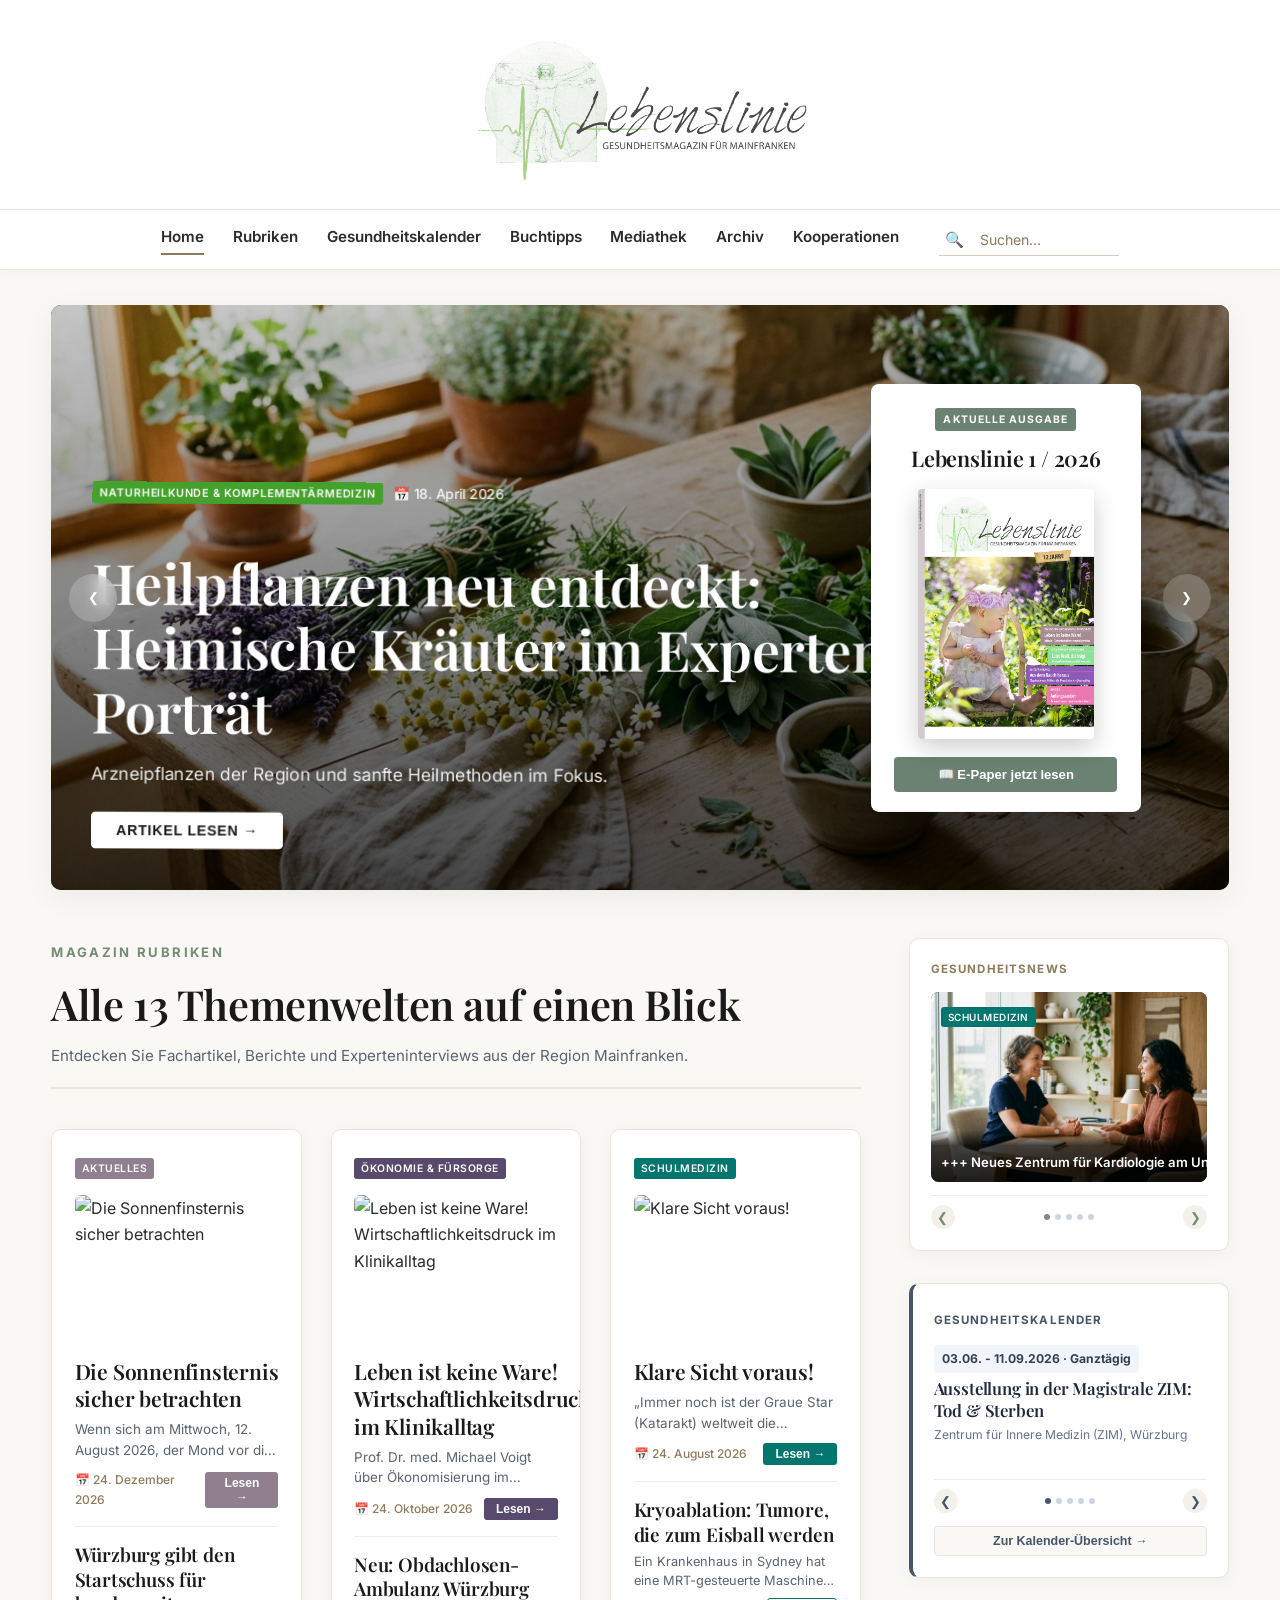
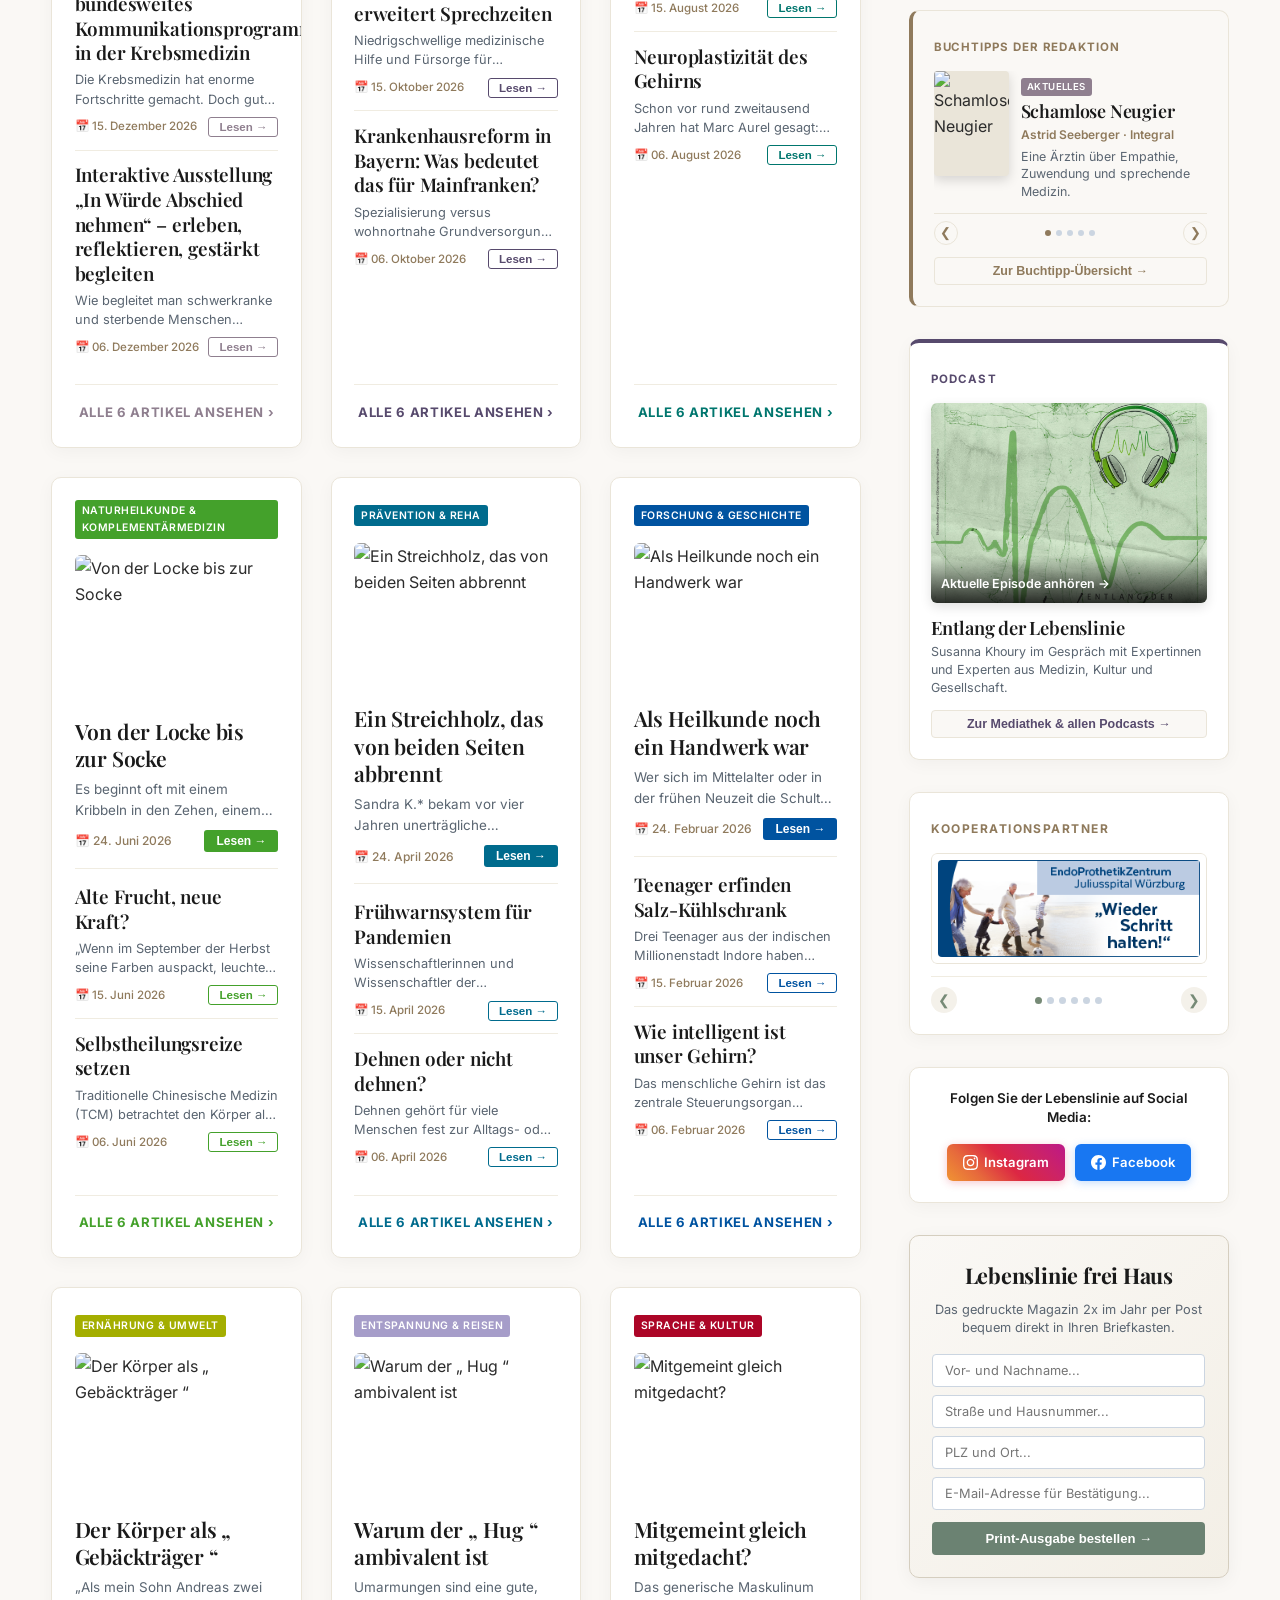
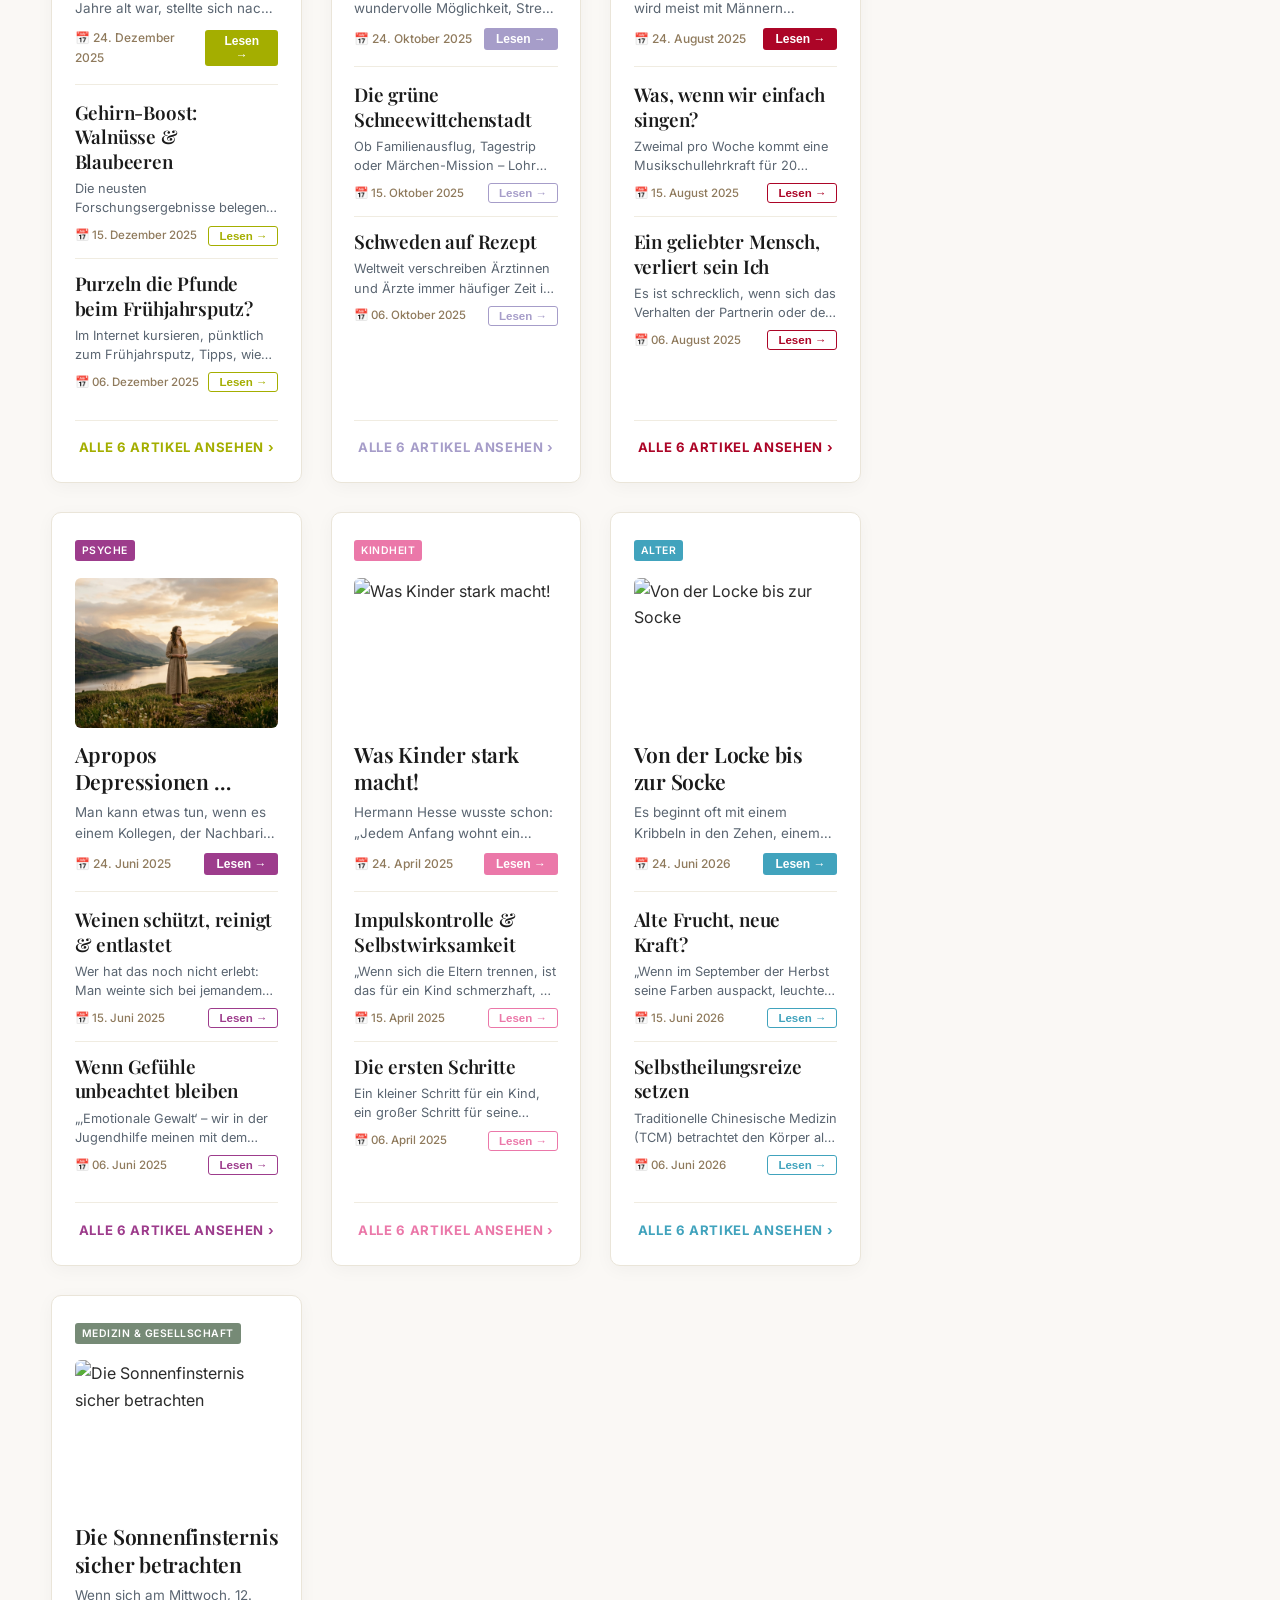
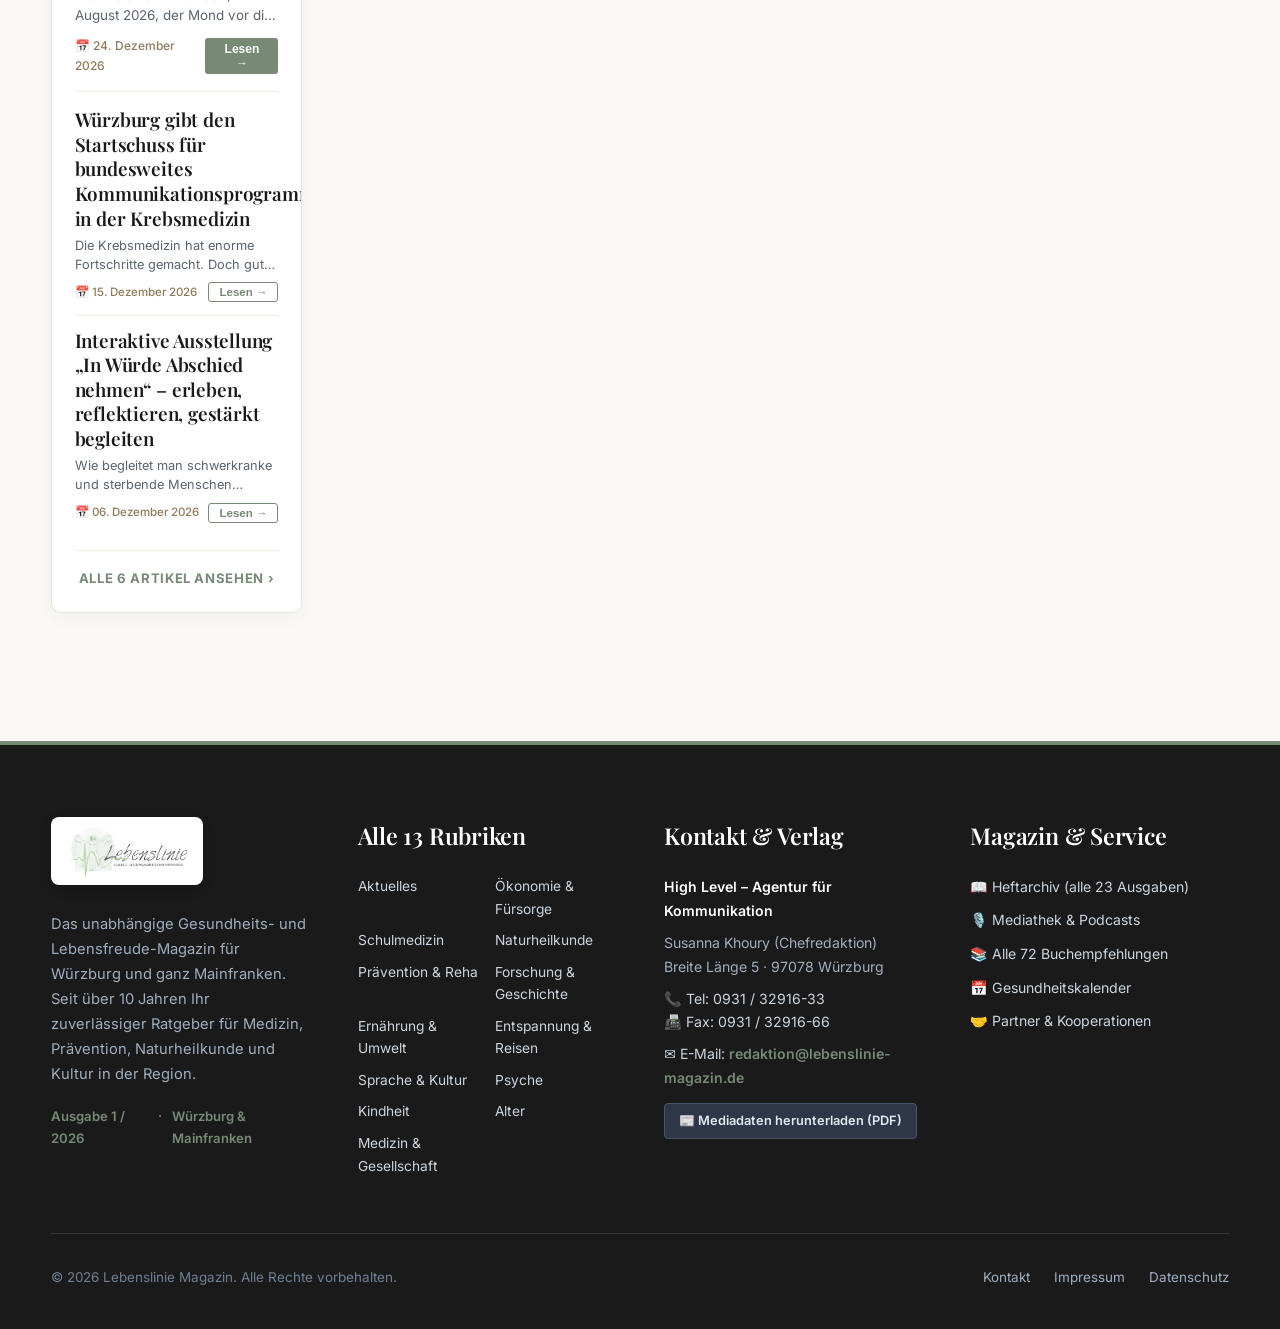
==== preview.html @ 29cf3cfd "feat: integrate 3D interactive flipbook engine for all 23 issues in heftarchiv" ====
<!DOCTYPE html>
<html lang="de">
<head>
    <meta charset="UTF-8">
    <meta name="viewport" content="width=device-width, initial-scale=1.0">
    <title>Lebenslinie Magazin — Gesundheitsmagazin für Würzburg & Mainfranken</title>
    <link rel="stylesheet" href="style.css">
    <!-- PDF.js and StPageFlip for Interactive Flipbook -->
    <script src="assets/js/pdf.min.js"></script>
    <script src="assets/js/page-flip.browser.js"></script>
    
    <!-- FONTS: Editorial Serif (Cormorant Garamond & Playfair Display) + Clean Sans (Inter) -->
    <link rel="preconnect" href="https://fonts.googleapis.com">
    <link rel="preconnect" href="https://fonts.gstatic.com" crossorigin>
    <link href="https://fonts.googleapis.com/css2?family=Playfair+Display:ital,wght@0,400;0,600;0,700;0,800;1,400;1,600;1,700&family=Inter:wght@400;500;600;700&display=swap" rel="stylesheet">
    
    <style>
                        /* Editorial Headings (Playfair Display von Beginn an) */
        h1, h2, h3, h4, h5, h6, .hero-slide-content h1, .editorial-card h4, .editorial-card h5, .heft-card h3, .podcast-episode-card h3, .oton-card h4, .partner-full-card h3, .calendar-event-card h4 {
            font-family: 'Playfair Display', Georgia, 'Times New Roman', serif !important;
            font-weight: 700;
            letter-spacing: -0.01em;
        }

                /* CONTINUOUS TICKER ANIMATION (1 ZEILE, ANIMIERT, 350PX, KEIN KASTEN) */
        .header-ticker-marquee {
            width: 480px;
            max-width: 90vw;
            height: 32px;
            overflow: hidden;
            white-space: nowrap;
            position: relative;
            background: transparent;
            border: none;
            padding: 0;
            margin: 0;
            display: flex;
            align-items: center;
            mask-image: linear-gradient(to right, transparent 0%, black 4%, black 96%, transparent 100%);
            -webkit-mask-image: linear-gradient(to right, transparent 0%, black 4%, black 96%, transparent 100%);
        }
        .header-ticker-track {
            display: inline-flex;
            align-items: center;
            white-space: nowrap;
            width: max-content;
            flex-shrink: 0;
            animation: marqueeAnimation 55s linear infinite;
        }
        .header-ticker-marquee:hover .header-ticker-track {
            animation-play-state: paused;
        }
        @keyframes marqueeAnimation {
            0% {
                transform: translate3d(0, 0, 0);
            }
            100% {
                transform: translate3d(-50%, 0, 0);
            }
        }
        .ticker-item {
            display: inline-flex;
            align-items: center;
            font-size: 0.88rem;
            font-weight: 600;
            text-decoration: none;
            white-space: nowrap;
            flex-shrink: 0;
            line-height: 1;
            cursor: pointer;
            transition: opacity 0.2s ease;
        }
        .ticker-item:hover {
            text-decoration: underline;
            opacity: 0.8;
        }
        .ticker-dot {
            display: inline-block;
            width: 7px;
            height: 7px;
            border-radius: 50%;
            margin-right: 7px;
            flex-shrink: 0;
        }
        .ticker-sep {
            display: inline-block;
            margin: 0 14px;
            color: #8F7A5C;
            font-weight: 700;
            font-size: 0.86rem;
            white-space: nowrap;
            flex-shrink: 0;
            user-select: none;
        }

                /* NAVIGATION & SEARCH IN NAV (ZENTRIERT, KEIN BUTTON UM DIE SUCHE) */
        .search-box-nav {
            display: inline-flex;
            align-items: center;
            gap: 6px;
            background: transparent;
            border: none;
            border-bottom: 1px solid #D5CEBF;
            padding: 3px 6px;
            width: 180px;
            transition: all 0.25s ease;
            margin-left: 0.5rem;
        }
        .search-box-nav:focus-within {
            border-bottom: 1.5px solid #768A76;
            width: 220px;
        }
        .search-input-nav {
            border: none;
            background: transparent;
            outline: none;
            font-size: 0.88rem;
            width: 100%;
            color: #1A1A1A;
            font-family: inherit;
        }
        .search-input-nav::placeholder {
            color: #8F7A5C;
        }

        .page-content-wrapper {
            max-width: 1380px;
            margin: 0 auto;
            padding: 3rem 4%;
            display: flex;
            gap: 3rem;
            align-items: flex-start;
        }
        .main-content-area {
            flex: 1;
            min-width: 0;
        }
        @media (max-width: 1100px) {
            .page-content-wrapper {
                flex-direction: column;
            }
            .magazin-sidebar {
                width: 100% !important;
                margin-top: 2rem;
            }
            .category-3col-grid {
                grid-template-columns: repeat(2, 1fr) !important;
            }
        }
        @media (max-width: 700px) {
            .category-3col-grid {
                grid-template-columns: 1fr !important;
            }
        }
        .mediathek-subnav-btn {
            background: #FFFFFF;
            border: 1px solid #EAE5D9;
            padding: 10px 20px;
            border-radius: 6px;
            font-size: 0.9rem;
            font-weight: 600;
            color: #4A5568;
            cursor: pointer;
            text-decoration: none;
            display: inline-flex;
            align-items: center;
            gap: 8px;
            transition: all 0.2s ease;
        }
        .mediathek-subnav-btn:hover {
            background: #768A76;
            color: #FFFFFF;
            border-color: #768A76;
        }
    

/* HERZSCHLAG 5X BEAT WIGGLE ANIMATION (8.05s) */
/* HERZSCHLAG 5X BEAT WIGGLE ANIMATION (8.05s) */
@keyframes heartbeatWiggle {
    0% { transform: scale(1) translate(0, 0); }
    
    /* 1. HERZSCHLAG (t ~ 0.70s) */
    8.0% { transform: scale(1) translate(0, 0); }
    9.0% { transform: scale(1.055) translate(-4px, -3px) rotate(-0.4deg); }
    10.5% { transform: scale(1.025) translate(4px, 2px) rotate(0.3deg); }
    12.0% { transform: scale(1.060) translate(-3px, 4px) rotate(-0.3deg); }
    14.5% { transform: scale(1.010) translate(1px, -1px); }
    16.0% { transform: scale(1) translate(0, 0); }

    /* 2. HERZSCHLAG (t ~ 2.20s) */
    26.5% { transform: scale(1) translate(0, 0); }
    27.5% { transform: scale(1.055) translate(4px, -3px) rotate(0.4deg); }
    29.0% { transform: scale(1.025) translate(-4px, 2px) rotate(-0.3deg); }
    30.5% { transform: scale(1.060) translate(3px, 4px) rotate(0.3deg); }
    33.0% { transform: scale(1.010) translate(-1px, -1px); }
    34.5% { transform: scale(1) translate(0, 0); }

    /* 3. HERZSCHLAG (t ~ 3.70s) */
    45.0% { transform: scale(1) translate(0, 0); }
    46.0% { transform: scale(1.055) translate(-4px, -3px) rotate(-0.4deg); }
    47.5% { transform: scale(1.025) translate(4px, 2px) rotate(0.3deg); }
    49.0% { transform: scale(1.060) translate(-3px, 4px) rotate(-0.3deg); }
    51.5% { transform: scale(1.010) translate(1px, -1px); }
    53.0% { transform: scale(1) translate(0, 0); }

    /* 4. HERZSCHLAG (t ~ 5.15s) */
    63.0% { transform: scale(1) translate(0, 0); }
    64.0% { transform: scale(1.055) translate(4px, -3px) rotate(0.4deg); }
    65.5% { transform: scale(1.025) translate(-4px, 2px) rotate(-0.3deg); }
    67.0% { transform: scale(1.060) translate(3px, 4px) rotate(0.3deg); }
    69.5% { transform: scale(1.010) translate(-1px, -1px); }
    71.0% { transform: scale(1) translate(0, 0); }

    /* 5. HERZSCHLAG (t ~ 6.65s) */
    81.5% { transform: scale(1) translate(0, 0); }
    82.5% { transform: scale(1.055) translate(-4px, -3px) rotate(-0.4deg); }
    84.0% { transform: scale(1.025) translate(4px, 2px) rotate(0.3deg); }
    85.5% { transform: scale(1.060) translate(-3px, 4px) rotate(-0.3deg); }
    88.0% { transform: scale(1.010) translate(1px, -1px); }
    89.5% { transform: scale(1) translate(0, 0); }
    
    100% { transform: scale(1) translate(0, 0); }
}

.hero-slide.heartbeat-pulse {
    animation: heartbeatWiggle 8.05s cubic-bezier(0.22, 1, 0.36, 1) 1 forwards !important;
    transform-origin: center center;
    will-change: transform;
}



/* Kinfolk Hero Slider Styling (Exakt ausgerichtet an Inhaltsbreite) */
.hero-slider-wrapper {
    max-width: 1380px;
    margin: 2.2rem auto 0 auto;
    padding: 0 4%;
}
.hero-slider-container {
    position: relative;
    width: 100%;
    height: 65vh;
    min-height: 480px;
    max-height: 680px;
    overflow: hidden;
    background-color: #243028;
    border-radius: 10px;
    box-shadow: 0 8px 30px rgba(0,0,0,0.06);
}
.hero-slide-overlay {
    padding: 3rem 4rem !important;
}
@media (max-width: 768px) {
    .hero-slider-wrapper {
        margin-top: 1.2rem;
    }
    .hero-slide-overlay {
        padding: 2rem 1.5rem !important;
    }
}

/* Floating Issue Card in Hero Slider */
.hero-floating-issue-card {
    position: absolute;
    right: 88px;
    top: 50%;
    transform: translateY(-50%);
    z-index: 10;
    width: 270px;
    background: #FFFFFF;
    border-radius: 8px;
    box-shadow: 0 16px 40px rgba(0,0,0,0.32);
    padding: 1.2rem 1.4rem;
    text-align: center;
    border: 1px solid rgba(255,255,255,0.2);
}
@media (max-width: 1024px) {
    .hero-floating-issue-card {
        display: none !important;
    }
}

</style>
    <!-- CORE ROUTING ENGINE (LOADED IN HEAD FOR IMMEDIATE AVAILABILITY) -->
    <script>
    window.switchView = function(viewId, catName, catColor, catDesc) {
        try {
            if (window.closeSearchOverlay) window.closeSearchOverlay();

            var views = {
                'home': document.getElementById('view-home'),
                'category': document.getElementById('view-category-archive'),
                'buchtipps': document.getElementById('view-buchtipps-archive'),
                'heftarchiv': document.getElementById('view-heftarchiv'),
                'mediathek': document.getElementById('view-mediathek'),
                'kalender': document.getElementById('view-gesundheitskalender'),
                'kooperationen': document.getElementById('view-kooperationen')
            };

            for (var key in views) {
                if (views[key]) views[key].style.display = 'none';
            }

            // Target view activation
            var targetView = views[viewId];
            if (targetView) {
                targetView.style.display = 'block';
            } else if (views['home']) {
                views['home'].style.display = 'block';
            }

            // Update active state in Navigation
            var navLinks = document.querySelectorAll('.main-nav-link');
            navLinks.forEach(function(link) {
                if (link) link.classList.remove('active');
            });

            if (viewId === 'home') {
                var el = document.querySelector('.nav-go-home');
                if (el) el.classList.add('active');
            } else if (viewId === 'category') {
                var el = document.querySelector('.rubrik-all-btn');
                if (el) el.classList.add('active');

                catName = catName || 'Aktuelles';
                catColor = catColor || '#768A76';
                catDesc = catDesc || 'Alle veröffentlichten Beiträge dieser Rubrik im Überblick.';

                var archiveTitle = document.getElementById('archive-title-text');
                var archiveBadge = document.getElementById('archive-badge-text');
                var archiveDesc = document.getElementById('archive-desc-text');
                var archiveBox = document.getElementById('archive-header-box');
                var archiveBreadcrumb = document.getElementById('archive-breadcrumb-cat');

                if (archiveTitle) archiveTitle.textContent = catName;
                if (archiveBreadcrumb) archiveBreadcrumb.textContent = catName;
                if (archiveDesc) archiveDesc.textContent = catDesc;
                if (archiveBadge) {
                    archiveBadge.textContent = catName;
                    archiveBadge.style.backgroundColor = catColor;
                }
                if (archiveBox) archiveBox.style.borderLeftColor = catColor;

                if (typeof window.renderCategoryArchive === 'function') {
                    window.renderCategoryArchive(catName, catColor);
                }
            } else if (viewId === 'buchtipps') {
                var el = document.querySelector('.buchtipp-all-btn');
                if (el) el.classList.add('active');

                if (typeof window.showBuchtippsArchive === 'function') {
                    window.showBuchtippsArchive(catName, catColor || '#8F7A5C', catDesc || '');
                }
            } else if (viewId === 'heftarchiv') {
                var el = document.querySelector('.nav-go-archiv');
                if (el) el.classList.add('active');
            } else if (viewId === 'mediathek') {
                var el = document.querySelector('.mediathek-all-btn');
                if (el) el.classList.add('active');
            } else if (viewId === 'kalender') {
                var el = document.querySelector('.nav-go-kalender');
                if (el) el.classList.add('active');
                if (typeof window.initCalendarSearch === 'function') {
                    window.initCalendarSearch();
                }
            } else if (viewId === 'kooperationen') {
                var el = document.querySelector('.nav-go-kooperationen');
                if (el) el.classList.add('active');
            }

            if (document.activeElement && typeof document.activeElement.blur === 'function') {
                document.activeElement.blur();
            }

            window.scrollTo({ top: 0, behavior: 'smooth' });
        } catch(err) {
            console.error('switchView error:', err);
        }
        return false;
    };

    window.filterCalendarEvents = function(query) {
        var rawQuery = (query || '').toLowerCase().trim();
        var cards = document.querySelectorAll('#view-gesundheitskalender .calendar-event-card');
        var clearBtn = document.getElementById('calendar-search-clear');
        var countBadge = document.getElementById('calendar-count-badge');
        var noResultsBox = document.getElementById('calendar-no-results');
        var noResultsMsg = document.getElementById('calendar-no-results-msg');
        
        if (clearBtn) {
            clearBtn.style.display = rawQuery ? 'block' : 'none';
        }
        
        var terms = rawQuery.split(/\s+/).filter(function(t) { return t.length > 0; });
        var visibleCount = 0;
        var totalCount = cards.length;
        
        cards.forEach(function(card) {
            if (terms.length === 0) {
                card.style.display = 'flex';
                visibleCount++;
            } else {
                var text = (card.textContent || '').toLowerCase();
                var matchesAll = terms.every(function(term) {
                    return text.indexOf(term) !== -1;
                });
                if (matchesAll) {
                    card.style.display = 'flex';
                    visibleCount++;
                } else {
                    card.style.display = 'none';
                }
            }
        });
        
        if (countBadge) {
            if (terms.length === 0) {
                countBadge.textContent = totalCount + ' Termine gesamt';
            } else {
                countBadge.textContent = visibleCount + ' von ' + totalCount + ' Terminen';
            }
        }
        
        if (noResultsBox) {
            if (visibleCount === 0 && terms.length > 0) {
                noResultsBox.style.display = 'block';
                if (noResultsMsg) {
                    noResultsMsg.textContent = 'Für „' + (query || '').trim() + '“ wurden leider keine passenden Veranstaltungen gefunden.';
                }
            } else {
                noResultsBox.style.display = 'none';
            }
        }
    };

    window.clearCalendarSearch = function() {
        var input = document.getElementById('calendar-search-input');
        if (input) input.value = '';
        
        var chips = document.querySelectorAll('#view-gesundheitskalender .cal-chip');
        chips.forEach(function(chip, idx) {
            if (idx === 0) {
                chip.style.background = '#475569';
                chip.style.color = '#FFF';
                chip.style.borderColor = '#475569';
                chip.style.fontWeight = '600';
            } else {
                chip.style.background = '#F8FAFC';
                chip.style.color = '#475569';
                chip.style.borderColor = '#CBD5E1';
                chip.style.fontWeight = '500';
            }
        });
        
        window.filterCalendarEvents('');
    };

    window.filterCalendarChip = function(query, btnEl) {
        var input = document.getElementById('calendar-search-input');
        if (input) input.value = query;
        
        var chips = document.querySelectorAll('#view-gesundheitskalender .cal-chip');
        chips.forEach(function(chip) {
            chip.style.background = '#F8FAFC';
            chip.style.color = '#475569';
            chip.style.borderColor = '#CBD5E1';
            chip.style.fontWeight = '500';
        });
        
        if (btnEl) {
            btnEl.style.background = '#475569';
            btnEl.style.color = '#FFF';
            btnEl.style.borderColor = '#475569';
            btnEl.style.fontWeight = '600';
        }
        
        window.filterCalendarEvents(query);
    };

    window.initCalendarSearch = function() {
        var input = document.getElementById('calendar-search-input');
        var val = input ? input.value : '';
        window.filterCalendarEvents(val);
    };

    
    window.filterHeftarchivYear = function(year, btnEl) {
        var cards = document.querySelectorAll('#heftarchiv-grid .heft-card');
        var buttons = document.querySelectorAll('.heft-year-btn');
        buttons.forEach(function(b) {
            b.style.background = '#FFFFFF';
            b.style.color = '#4A5568';
            b.style.borderColor = '#D5CEBF';
            b.style.fontWeight = '500';
            b.classList.remove('active');
        });
        if (btnEl) {
            btnEl.style.background = '#768A76';
            btnEl.style.color = '#FFFFFF';
            btnEl.style.borderColor = '#768A76';
            btnEl.style.fontWeight = '700';
            btnEl.classList.add('active');
        }
        var count = 0;
        cards.forEach(function(card) {
            var text = card.textContent || '';
            if (year === 'all' || text.indexOf(year) !== -1) {
                card.style.display = 'flex';
                count++;
            } else {
                card.style.display = 'none';
            }
        });
        var countEl = document.getElementById('heftarchiv-count-badge');
        if (countEl) {
            if (year === 'all') {
                countEl.textContent = 'Alle 23 Ausgaben';
            } else {
                countEl.textContent = count + ' ' + (count === 1 ? 'Ausgabe' : 'Ausgaben') + ' aus dem Jahr ' + year;
            }
        }
    };

    function switchView(viewId, catName, catColor, catDesc) {
        return window.switchView(viewId, catName, catColor, catDesc);
    }
    </script>
<script>
    /* ==================== REFINED SIDEBAR CONTROLLER ==================== */
    (function() {
        window.prevSidebarNews = function(btn) {
            var box = btn.closest('.sidebar-news-box');
            if (box) {
                var slides = box.querySelectorAll('.sidebar-news-slide');
                var dots = box.querySelectorAll('.sidebar-news-dots span');
                var cur = 0;
                slides.forEach(function(s, i){ if(s.style.display !== 'none' && s.classList.contains('active')) cur = i; });
                var nxt = (cur - 1 + slides.length) % slides.length;
                slides.forEach(function(s, i){ 
                    s.style.display = (i === nxt)?'block':'none'; 
                    if(i===nxt) {
                        s.classList.add('active');
                        var ticker = s.querySelector('.news-ticker-text');
                        if (ticker) {
                            ticker.style.animation = 'none';
                            ticker.offsetHeight; // trigger reflow
                            ticker.style.animation = 'newsTickerScroll 7.5s linear infinite';
                        }
                    } else {
                        s.classList.remove('active');
                    }
                });
                dots.forEach(function(d, i){ if(i===nxt){ d.classList.add('active'); d.style.background='#8f7f8f'; } else { d.classList.remove('active'); d.style.background='#CBD5E1'; } });
            }
        };

        window.nextSidebarNews = function(btn) {
            var box = btn.closest('.sidebar-news-box');
            if (box) {
                var slides = box.querySelectorAll('.sidebar-news-slide');
                var dots = box.querySelectorAll('.sidebar-news-dots span');
                var cur = 0;
                slides.forEach(function(s, i){ if(s.style.display !== 'none' && s.classList.contains('active')) cur = i; });
                var nxt = (cur + 1) % slides.length;
                slides.forEach(function(s, i){ 
                    s.style.display = (i === nxt)?'block':'none'; 
                    if(i===nxt) {
                        s.classList.add('active');
                        var ticker = s.querySelector('.news-ticker-text');
                        if (ticker) {
                            ticker.style.animation = 'none';
                            ticker.offsetHeight; // trigger reflow
                            ticker.style.animation = 'newsTickerScroll 7.5s linear infinite';
                        }
                    } else {
                        s.classList.remove('active');
                    }
                });
                dots.forEach(function(d, i){ if(i===nxt){ d.classList.add('active'); d.style.background='#8f7f8f'; } else { d.classList.remove('active'); d.style.background='#CBD5E1'; } });
            }
        };

        // Auto-Slide News after each ticker run (7.5 seconds)
        setInterval(function() {
            var visibleBoxes = document.querySelectorAll('.sidebar-news-box');
            visibleBoxes.forEach(function(box) {
                if (box.offsetParent !== null) {
                    var nextBtn = box.querySelector('button[onclick*="nextSidebarNews"]');
                    if (nextBtn) window.nextSidebarNews(nextBtn);
                }
            });
        }, 7500);

        window.prevSidebarKalender = function(btn) {
            var box = btn.closest('.sidebar-kalender-box');
            if (box) {
                var slides = box.querySelectorAll('.sidebar-kalender-slide');
                var dots = box.querySelectorAll('.sidebar-kalender-dots span');
                var cur = 0;
                slides.forEach(function(s, i){ if(s.style.display !== 'none' && s.classList.contains('active')) cur = i; });
                var nxt = (cur - 1 + slides.length) % slides.length;
                slides.forEach(function(s, i){ s.style.display = (i === nxt)?'block':'none'; if(i===nxt) s.classList.add('active'); else s.classList.remove('active'); });
                dots.forEach(function(d, i){ if(i===nxt){ d.classList.add('active'); d.style.background='#475569'; } else { d.classList.remove('active'); d.style.background='#CBD5E1'; } });
            }
        };
        window.nextSidebarKalender = function(btn) {
            var box = btn.closest('.sidebar-kalender-box');
            if (box) {
                var slides = box.querySelectorAll('.sidebar-kalender-slide');
                var dots = box.querySelectorAll('.sidebar-kalender-dots span');
                var cur = 0;
                slides.forEach(function(s, i){ if(s.style.display !== 'none' && s.classList.contains('active')) cur = i; });
                var nxt = (cur + 1) % slides.length;
                slides.forEach(function(s, i){ s.style.display = (i === nxt)?'block':'none'; if(i===nxt) s.classList.add('active'); else s.classList.remove('active'); });
                dots.forEach(function(d, i){ if(i===nxt){ d.classList.add('active'); d.style.background='#475569'; } else { d.classList.remove('active'); d.style.background='#CBD5E1'; } });
            }
        };

        window.prevSidebarBuchtipps = function(btn) {
            var box = btn.closest('.sidebar-buchtipps-box');
            if (box) {
                var slides = box.querySelectorAll('.sidebar-buchtipps-slide');
                var dots = box.querySelectorAll('.sidebar-buchtipps-dots span');
                var cur = 0;
                slides.forEach(function(s, i){ if(s.style.display !== 'none' && s.classList.contains('active')) cur = i; });
                var nxt = (cur - 1 + slides.length) % slides.length;
                slides.forEach(function(s, i){ s.style.display = (i === nxt)?'flex':'none'; if(i===nxt) s.classList.add('active'); else s.classList.remove('active'); });
                dots.forEach(function(d, i){ if(i===nxt){ d.classList.add('active'); d.style.background='#8F7A5C'; } else { d.classList.remove('active'); d.style.background='#CBD5E1'; } });
            }
        };
        window.nextSidebarBuchtipps = function(btn) {
            var box = btn.closest('.sidebar-buchtipps-box');
            if (box) {
                var slides = box.querySelectorAll('.sidebar-buchtipps-slide');
                var dots = box.querySelectorAll('.sidebar-buchtipps-dots span');
                var cur = 0;
                slides.forEach(function(s, i){ if(s.style.display !== 'none' && s.classList.contains('active')) cur = i; });
                var nxt = (cur + 1) % slides.length;
                slides.forEach(function(s, i){ s.style.display = (i === nxt)?'flex':'none'; if(i===nxt) s.classList.add('active'); else s.classList.remove('active'); });
                dots.forEach(function(d, i){ if(i===nxt){ d.classList.add('active'); d.style.background='#8F7A5C'; } else { d.classList.remove('active'); d.style.background='#CBD5E1'; } });
            }
        };

        // Auto-Slide Buchtipps every 7 seconds
        setInterval(function() {
            var visibleBoxes = document.querySelectorAll('.sidebar-buchtipps-box');
            visibleBoxes.forEach(function(box) {
                if (box.offsetParent !== null) {
                    var nextBtn = box.querySelector('button[onclick*="nextSidebarBuchtipps"]');
                    if (nextBtn) window.nextSidebarBuchtipps(nextBtn);
                }
            });
        }, 7000);

        window.prevPartnerSlide = function(btn) {
            var box = (btn && btn.closest) ? btn.closest('.partner-slider-sidebar-box') : document.querySelector('.partner-slider-sidebar-box');
            if (box) {
                var slides = box.querySelectorAll('.partner-slide');
                var dots = box.querySelectorAll('.partner-dot');
                var cur = 0;
                slides.forEach(function(s, i){ if(s.style.display !== 'none' && s.classList.contains('active')) cur = i; });
                var nxt = (cur - 1 + slides.length) % slides.length;
                slides.forEach(function(s, i){ s.style.display = (i === nxt)?'flex':'none'; if(i===nxt) s.classList.add('active'); else s.classList.remove('active'); });
                dots.forEach(function(d, i){ if(i===nxt){ d.classList.add('active'); d.style.background='#768A76'; } else { d.classList.remove('active'); d.style.background='#CBD5E1'; } });
            }
        };
        window.nextPartnerSlide = function(btn) {
            var box = (btn && btn.closest) ? btn.closest('.partner-slider-sidebar-box') : document.querySelector('.partner-slider-sidebar-box');
            if (box) {
                var slides = box.querySelectorAll('.partner-slide');
                var dots = box.querySelectorAll('.partner-dot');
                var cur = 0;
                slides.forEach(function(s, i){ if(s.style.display !== 'none' && s.classList.contains('active')) cur = i; });
                var nxt = (cur + 1) % slides.length;
                slides.forEach(function(s, i){ s.style.display = (i === nxt)?'flex':'none'; if(i===nxt) s.classList.add('active'); else s.classList.remove('active'); });
                dots.forEach(function(d, i){ if(i===nxt){ d.classList.add('active'); d.style.background='#768A76'; } else { d.classList.remove('active'); d.style.background='#CBD5E1'; } });
            }
        };
        window.goToPartnerSlide = function(idx, el) {
            var box = (el && el.closest) ? el.closest('.partner-slider-sidebar-box') : document.querySelector('.partner-slider-sidebar-box');
            if (box) {
                var slides = box.querySelectorAll('.partner-slide');
                var dots = box.querySelectorAll('.partner-dot');
                slides.forEach(function(s, i){ s.style.display = (i === idx)?'flex':'none'; if(i===idx) s.classList.add('active'); else s.classList.remove('active'); });
                dots.forEach(function(d, i){ if(i===idx){ d.classList.add('active'); d.style.background='#768A76'; } else { d.classList.remove('active'); d.style.background='#CBD5E1'; } });
            }
        };

        // Auto-Slide Partner every 6 seconds
        setInterval(function() {
            var visibleBoxes = document.querySelectorAll('.partner-slider-sidebar-box');
            visibleBoxes.forEach(function(box) {
                if (box.offsetParent !== null) {
                    var nextBtn = box.querySelector('.partner-next-btn');
                    if (nextBtn) window.nextPartnerSlide(nextBtn);
                }
            });
        }, 6000);
    })();
</script>
</head>
<body style="margin: 0; padding: 0; font-family: 'Inter', system-ui, sans-serif; background-color: #FAF8F5; color: #2B2B2B;">

    <!-- TOP HEADER: GROSSES LOGO LINKS + DURCHLAUFENDER TICKER RECHTS -->
    <header style="background: #FFFFFF; border-bottom: 1px solid #EAE5D9; padding: 2.2rem 4% 1.8rem 4%; text-align: center;">
        <div style="max-width: 1380px; margin: 0 auto; display: flex; justify-content: center; align-items: center;">
            <a href="javascript:void(0);" onclick="return switchView('home');" style="text-decoration: none; display: inline-flex; justify-content: center; align-items: center;">
                <img src="LL-Logo.png" alt="Lebenslinie Magazin" style="height: 145px; max-height: 160px; width: auto; object-fit: contain; transition: transform 0.2s ease;">
            </a>
        </div>
    </header>

    <!-- NAVIGATION BAR MIT HAUPTNAVIGATION LINKS/MITTIG + SUCHE RECHTS VON DER NAVI -->
    <nav style="background: #FFFFFF; border-bottom: 1px solid #EAE5D9; padding: 0.85rem 4%; position: relative; z-index: 100; box-shadow: 0 2px 10px rgba(0,0,0,0.03);">
        <div style="max-width: 1380px; margin: 0 auto; display: flex; justify-content: center; align-items: center; gap: 2rem; flex-wrap: wrap;">
            
            <!-- 1. HAUPTNAVIGATION LINKS / MITTIG -->
            <div style="display: flex; align-items: center; gap: 1.8rem; font-size: 0.95rem; font-weight: 600; flex-wrap: wrap;">
                <a href="javascript:void(0);" onclick="return switchView('home');" class="main-nav-link nav-go-home active">Home</a>
                
<div class="nav-item-dropdown">
                    <a href="javascript:void(0);" onclick="return switchView('category', 'Aktuelles', '#8f7f8f', 'Neueste Nachrichten, Berichte und Entwicklungen im Gesundheitswesen Mainfrankens.');" class="main-nav-link rubrik-all-btn">
                        Rubriken
                    </a>
                    <div class="dropdown-menu">
                        
        <a href="javascript:void(0);" class="dropdown-item category-select-btn" onclick="return switchView('category', 'Aktuelles', '#8f7f8f', 'Neueste Nachrichten, Berichte und Entwicklungen im Gesundheitswesen Mainfrankens.');" data-cat-name="Aktuelles">
            <span class="dropdown-square" style="background-color: #8f7f8f;"></span>
            <span class="dropdown-text">Aktuelles</span>
        </a>
    

        <a href="javascript:void(0);" class="dropdown-item category-select-btn" onclick="return switchView('category', 'Ökonomie & Fürsorge', '#574a6d', 'Gesundheitspolitik, Klinikmanagement, Pflegeethik und gesellschaftliche Debatten.');" data-cat-name="Ökonomie & Fürsorge">
            <span class="dropdown-square" style="background-color: #574a6d;"></span>
            <span class="dropdown-text">Ökonomie & Fürsorge</span>
        </a>
    

        <a href="javascript:void(0);" class="dropdown-item category-select-btn" onclick="return switchView('category', 'Schulmedizin', '#00766e', 'Medizinische Aufklärung, neue Behandlungsmethoden und Diagnoseverfahren aus den Kliniken Mainfrankens.');" data-cat-name="Schulmedizin">
            <span class="dropdown-square" style="background-color: #00766e;"></span>
            <span class="dropdown-text">Schulmedizin</span>
        </a>
    

        <a href="javascript:void(0);" class="dropdown-item category-select-btn" onclick="return switchView('category', 'Naturheilkunde & Komplementärmedizin', '#44a12b', 'Pflanzenheilkunde, sanfte Medizin und ganzheitliche Heilmethoden im Experten-Fokus.');" data-cat-name="Naturheilkunde & Komplementärmedizin">
            <span class="dropdown-square" style="background-color: #44a12b;"></span>
            <span class="dropdown-text">Naturheilkunde & Komplementärmedizin</span>
        </a>
    

        <a href="javascript:void(0);" class="dropdown-item category-select-btn" onclick="return switchView('category', 'Prävention & Reha', '#006b8d', 'Vorsorgeuntersuchungen, körperliche Fitness, Reha-Maßnahmen und gesunde Lebensweise.');" data-cat-name="Prävention & Reha">
            <span class="dropdown-square" style="background-color: #006b8d;"></span>
            <span class="dropdown-text">Prävention & Reha</span>
        </a>
    

        <a href="javascript:void(0);" class="dropdown-item category-select-btn" onclick="return switchView('category', 'Forschung & Geschichte', '#0053a0', 'Meilensteine der Würzburger Medizingeschichte und wissenschaftliche Studien.');" data-cat-name="Forschung & Geschichte">
            <span class="dropdown-square" style="background-color: #0053a0;"></span>
            <span class="dropdown-text">Forschung & Geschichte</span>
        </a>
    

        <a href="javascript:void(0);" class="dropdown-item category-select-btn" onclick="return switchView('category', 'Ernährung & Umwelt', '#a4ae00', 'Regionale Lebensmittel, Rezepte, Mikrobiom-Forschung und nachhaltiger Umweltschutz.');" data-cat-name="Ernährung & Umwelt">
            <span class="dropdown-square" style="background-color: #a4ae00;"></span>
            <span class="dropdown-text">Ernährung & Umwelt</span>
        </a>
    

        <a href="javascript:void(0);" class="dropdown-item category-select-btn" onclick="return switchView('category', 'Entspannung & Reisen', '#a69dc9', 'Erholungsorte, Thermalbäder, Wanderrouten und Wohlfühloasen in Mainfranken.');" data-cat-name="Entspannung & Reisen">
            <span class="dropdown-square" style="background-color: #a69dc9;"></span>
            <span class="dropdown-text">Entspannung & Reisen</span>
        </a>
    

        <a href="javascript:void(0);" class="dropdown-item category-select-btn" onclick="return switchView('category', 'Sprache & Kultur', '#ac0527', 'Regionalgeschichte, Kulturberichte, Buchrezensionen und Kunst in der Region.');" data-cat-name="Sprache & Kultur">
            <span class="dropdown-square" style="background-color: #ac0527;"></span>
            <span class="dropdown-text">Sprache & Kultur</span>
        </a>
    

        <a href="javascript:void(0);" class="dropdown-item category-select-btn" onclick="return switchView('category', 'Psyche', '#9d3c8c', 'Seelische Gesundheit, Resilienz, Entschleunigung und Psychotherapie.');" data-cat-name="Psyche">
            <span class="dropdown-square" style="background-color: #9d3c8c;"></span>
            <span class="dropdown-text">Psyche</span>
        </a>
    

        <a href="javascript:void(0);" class="dropdown-item category-select-btn" onclick="return switchView('category', 'Kindheit', '#eb78a9', 'Kindergesundheit, Entwicklungstipps für Eltern und Pädagogik.');" data-cat-name="Kindheit">
            <span class="dropdown-square" style="background-color: #eb78a9;"></span>
            <span class="dropdown-text">Kindheit</span>
        </a>
    

        <a href="javascript:void(0);" class="dropdown-item category-select-btn" onclick="return switchView('category', 'Alter', '#41a3bd', 'Gesundes Älterwerden, Vitalität im Ruhestand, Senioreneinrichtungen und Pflege.');" data-cat-name="Alter">
            <span class="dropdown-square" style="background-color: #41a3bd;"></span>
            <span class="dropdown-text">Alter</span>
        </a>
    
                    </div>
                </div>

                <a href="javascript:void(0);" onclick="return switchView('kalender');" class="main-nav-link nav-go-kalender">
                    Gesundheitskalender
                </a>

<div class="nav-item-dropdown">
                    <a href="javascript:void(0);" onclick="return switchView('buchtipps');" class="main-nav-link buchtipp-all-btn">
                        Buchtipps
                    </a>
                    <div class="dropdown-menu">
                        
        <a href="javascript:void(0);" class="dropdown-item buchtipp-select-btn" onclick="return switchView('buchtipps', 'Aktuelles', '#8f7f8f', 'Neueste Nachrichten, Berichte und Entwicklungen im Gesundheitswesen Mainfrankens.');" data-cat-name="Aktuelles">
            <span class="dropdown-square" style="background-color: #8f7f8f;"></span>
            <span class="dropdown-text">Aktuelles</span>
        </a>
    

        <a href="javascript:void(0);" class="dropdown-item buchtipp-select-btn" onclick="return switchView('buchtipps', 'Ökonomie & Fürsorge', '#574a6d', 'Gesundheitspolitik, Klinikmanagement, Pflegeethik und gesellschaftliche Debatten.');" data-cat-name="Ökonomie & Fürsorge">
            <span class="dropdown-square" style="background-color: #574a6d;"></span>
            <span class="dropdown-text">Ökonomie & Fürsorge</span>
        </a>
    

        <a href="javascript:void(0);" class="dropdown-item buchtipp-select-btn" onclick="return switchView('buchtipps', 'Schulmedizin', '#00766e', 'Medizinische Aufklärung, neue Behandlungsmethoden und Diagnoseverfahren aus den Kliniken Mainfrankens.');" data-cat-name="Schulmedizin">
            <span class="dropdown-square" style="background-color: #00766e;"></span>
            <span class="dropdown-text">Schulmedizin</span>
        </a>
    

        <a href="javascript:void(0);" class="dropdown-item buchtipp-select-btn" onclick="return switchView('buchtipps', 'Naturheilkunde & Komplementärmedizin', '#44a12b', 'Pflanzenheilkunde, sanfte Medizin und ganzheitliche Heilmethoden im Experten-Fokus.');" data-cat-name="Naturheilkunde & Komplementärmedizin">
            <span class="dropdown-square" style="background-color: #44a12b;"></span>
            <span class="dropdown-text">Naturheilkunde & Komplementärmedizin</span>
        </a>
    

        <a href="javascript:void(0);" class="dropdown-item buchtipp-select-btn" onclick="return switchView('buchtipps', 'Prävention & Reha', '#006b8d', 'Vorsorgeuntersuchungen, körperliche Fitness, Reha-Maßnahmen und gesunde Lebensweise.');" data-cat-name="Prävention & Reha">
            <span class="dropdown-square" style="background-color: #006b8d;"></span>
            <span class="dropdown-text">Prävention & Reha</span>
        </a>
    

        <a href="javascript:void(0);" class="dropdown-item buchtipp-select-btn" onclick="return switchView('buchtipps', 'Forschung & Geschichte', '#0053a0', 'Meilensteine der Würzburger Medizingeschichte und wissenschaftliche Studien.');" data-cat-name="Forschung & Geschichte">
            <span class="dropdown-square" style="background-color: #0053a0;"></span>
            <span class="dropdown-text">Forschung & Geschichte</span>
        </a>
    

        <a href="javascript:void(0);" class="dropdown-item buchtipp-select-btn" onclick="return switchView('buchtipps', 'Ernährung & Umwelt', '#a4ae00', 'Regionale Lebensmittel, Rezepte, Mikrobiom-Forschung und nachhaltiger Umweltschutz.');" data-cat-name="Ernährung & Umwelt">
            <span class="dropdown-square" style="background-color: #a4ae00;"></span>
            <span class="dropdown-text">Ernährung & Umwelt</span>
        </a>
    

        <a href="javascript:void(0);" class="dropdown-item buchtipp-select-btn" onclick="return switchView('buchtipps', 'Entspannung & Reisen', '#a69dc9', 'Erholungsorte, Thermalbäder, Wanderrouten und Wohlfühloasen in Mainfranken.');" data-cat-name="Entspannung & Reisen">
            <span class="dropdown-square" style="background-color: #a69dc9;"></span>
            <span class="dropdown-text">Entspannung & Reisen</span>
        </a>
    

        <a href="javascript:void(0);" class="dropdown-item buchtipp-select-btn" onclick="return switchView('buchtipps', 'Sprache & Kultur', '#ac0527', 'Regionalgeschichte, Kulturberichte, Buchrezensionen und Kunst in der Region.');" data-cat-name="Sprache & Kultur">
            <span class="dropdown-square" style="background-color: #ac0527;"></span>
            <span class="dropdown-text">Sprache & Kultur</span>
        </a>
    

        <a href="javascript:void(0);" class="dropdown-item buchtipp-select-btn" onclick="return switchView('buchtipps', 'Psyche', '#9d3c8c', 'Seelische Gesundheit, Resilienz, Entschleunigung und Psychotherapie.');" data-cat-name="Psyche">
            <span class="dropdown-square" style="background-color: #9d3c8c;"></span>
            <span class="dropdown-text">Psyche</span>
        </a>
    

        <a href="javascript:void(0);" class="dropdown-item buchtipp-select-btn" onclick="return switchView('buchtipps', 'Kindheit', '#eb78a9', 'Kindergesundheit, Entwicklungstipps für Eltern und Pädagogik.');" data-cat-name="Kindheit">
            <span class="dropdown-square" style="background-color: #eb78a9;"></span>
            <span class="dropdown-text">Kindheit</span>
        </a>
    

        <a href="javascript:void(0);" class="dropdown-item buchtipp-select-btn" onclick="return switchView('buchtipps', 'Alter', '#41a3bd', 'Gesundes Älterwerden, Vitalität im Ruhestand, Senioreneinrichtungen und Pflege.');" data-cat-name="Alter">
            <span class="dropdown-square" style="background-color: #41a3bd;"></span>
            <span class="dropdown-text">Alter</span>
        </a>
    
                    </div>
                </div>

<div class="nav-item-dropdown">
                    <a href="javascript:void(0);" onclick="return switchView('mediathek');" class="main-nav-link mediathek-all-btn">
                        Mediathek
                    </a>
                    <div class="dropdown-menu" style="min-width: 280px;">
                        <a href="javascript:void(0);" onclick="window.downloadMediadatenPdf(event);" class="dropdown-item" style="color: #1A1A1A; font-weight: 600;"><span class="dropdown-square" style="background-color: #8F7A5C;"></span><span class="dropdown-text">📥 Mediadaten 2026 (PDF-Download)</span></a>
                        <a href="javascript:void(0);" class="dropdown-item" onclick="switchView('mediathek'); setTimeout(function(){ document.getElementById('mediathek-podcasts-sec')?.scrollIntoView({behavior:'smooth'}); }, 100);">
                            <span class="dropdown-square" style="background-color: #574a6d;"></span>
                            <span class="dropdown-text">🎙️ Podcasts</span>
                        </a>
                        <a href="javascript:void(0);" class="dropdown-item" onclick="switchView('mediathek'); setTimeout(function(){ document.getElementById('mediathek-otoene-sec')?.scrollIntoView({behavior:'smooth'}); }, 100);">
                            <span class="dropdown-square" style="background-color: #00766e;"></span>
                            <span class="dropdown-text">🎧 Fachmeinungen & Stimmen</span>
                        </a>
                        <a href="javascript:void(0);" class="dropdown-item" onclick="return switchView('heftarchiv');">
                            <span class="dropdown-square" style="background-color: #768A76;"></span>
                            <span class="dropdown-text">📖 Interaktive PDF-Ausgaben (Archiv)</span>
                        </a>
                    </div>
                </div>

                <a href="javascript:void(0);" onclick="return switchView('heftarchiv');" class="main-nav-link nav-go-archiv">
                    Archiv
                </a>

                <a href="javascript:void(0);" onclick="return switchView('kooperationen');" class="main-nav-link nav-go-kooperationen">
                    Kooperationen
                </a>
            </div>

            <!-- 2. SUCHE RECHTS VON DER NAVI -->
            <div class="search-box-nav">
                <span style="font-size: 0.95rem; color: #768A76; margin-right: 8px;">🔍</span>
                <input type="text" id="live-search-input" class="search-input-nav" placeholder="Suchen..." oninput="window.handleLiveSearch(this.value);" onfocus="if(this.value.trim().length > 0) window.openSearchOverlay();">
                <button id="clear-search-btn" onclick="window.clearSearch();" style="display: none; background: none; border: none; font-size: 0.95rem; color: #8F7A5C; cursor: pointer; padding: 0 4px;">✕</button>
            </div>

        </div>
    </nav>

    <!-- LIVE SEARCH RESULTS OVERLAY MODAL -->
    <div id="search-results-overlay" style="display: none; position: fixed; inset: 0; z-index: 9999; background: rgba(0,0,0,0.65); backdrop-filter: blur(5px); overflow-y: auto; padding: 3rem 1.5rem;">
        <div style="background: #FFFFFF; max-width: 900px; margin: 0 auto; border-radius: 12px; box-shadow: 0 25px 50px -12px rgba(0,0,0,0.25); overflow: hidden; border: 1px solid #EAE5D9;">
            <div style="padding: 1.5rem 2rem; border-bottom: 1px solid #EAE5D9; display: flex; justify-content: space-between; align-items: center; background: #FAF8F5;">
                <div>
                    <h3 style="margin: 0; font-family: 'Cormorant Garamond', 'Playfair Display', Georgia, serif; font-size: 1.75rem; color: #1A1A1A; font-weight: 600;">Suchergebnisse</h3>
                    <div id="search-results-count" style="font-size: 0.85rem; color: #8F7A5C; margin-top: 3px;">Tippen Sie einen Suchbegriff ein...</div>
                </div>
                <button onclick="window.closeSearchOverlay();" style="background: rgba(0,0,0,0.06); border: none; width: 36px; height: 36px; border-radius: 50%; font-size: 1.2rem; cursor: pointer; display: flex; align-items: center; justify-content: center;">✕</button>
            </div>
            <div id="search-results-list" style="padding: 2rem; display: flex; flex-direction: column; gap: 1.2rem; max-height: 70vh; overflow-y: auto;">
            </div>
        </div>
    </div>

    <!-- ==================== VIEW 1: HOME VIEW ==================== -->
    <div id="view-home">
        
                <!-- KINFOLK HERO SLIDER WRAPPER (EXAKT AUF INHALTSBREITE: START BEI TEXT, ENDE BEI SIDEBAR) -->
        <div class="hero-slider-wrapper">
        <!-- KINFOLK HERO SLIDER -->
        <section class="hero-slider-container" style="position: relative;">
            <button class="slider-nav-btn slider-nav-prev" aria-label="Vorheriger Artikel" onclick="if(window.prevSlide) window.prevSlide();">&#10094;</button>
            <button class="slider-nav-btn slider-nav-next" aria-label="Nächster Artikel" onclick="if(window.nextSlide) window.nextSlide();">&#10095;</button>

            <!-- FLOATING AKTUELLE AUSGABE CARD AUF HOMEPAGE SLIDER -->
            <div class="hero-floating-issue-card">
                <span style="background: #6B8272; color: #FFFFFF; font-size: 0.65rem; font-weight: 700; text-transform: uppercase; letter-spacing: 0.1em; padding: 3px 8px; border-radius: 3px; display: inline-block; margin-bottom: 0.6rem;">Aktuelle Ausgabe</span>
                <h3 style="font-family: 'Cormorant Garamond', 'Playfair Display', Georgia, serif; font-size: 1.35rem; color: #1A1A1A; margin: 0 0 0.8rem 0; font-weight: 600;">
                    Lebenslinie 1 / 2026
                </h3>
                <div style="height: 250px; display: flex; align-items: center; justify-content: center; margin: 0 auto 1.1rem auto; cursor: pointer; transition: transform 0.2s ease;" onmouseover="this.style.transform='scale(1.02)';" onmouseout="this.style.transform='scale(1)';" onclick="if(window.openPdfViewerModal) window.openPdfViewerModal('Ausgabe 1/2026', 'LL-1-2026-web.pdf');">
                    <img src="LL-1-2026-Titel.png" alt="Lebenslinie 1/2026" style="height: 100%; max-height: 250px; width: auto; object-fit: contain; box-shadow: 0 8px 24px rgba(0,0,0,0.2); border-radius: 4px;" />
                </div>
                <button onclick="if(window.openPdfViewerModal) window.openPdfViewerModal('Ausgabe 1/2026', 'LL-1-2026-web.pdf');" style="width: 100%; background: #6B8272; color: #FFF; border: none; padding: 10px 14px; font-weight: 700; border-radius: 4px; font-size: 0.82rem; cursor: pointer; display: flex; align-items: center; justify-content: center; gap: 6px; transition: background 0.2s ease;" onmouseover="this.style.background='#556b5b';" onmouseout="this.style.background='#6B8272';">
                    📖 E-Paper jetzt lesen
                </button>
            </div>

            <div class="hero-slide active" style="background-image: url('page_imgs/naturheilkunde_hero_1787167067231.jpg');">
            <div class="hero-slide-overlay">
                <div class="hero-slide-content">
                    <div style="display: flex; align-items: center; gap: 10px; margin-bottom: 0.8rem;">
                        <span class="cat-badge" style="background: #44a12b;">Naturheilkunde & Komplementärmedizin</span>
                        <span style="font-size: 0.82rem; color: rgba(255,255,255,0.9); font-weight: 500;">📅 18. April 2026</span>
                    </div>
                    <h1 style="font-family: 'Cormorant Garamond', 'Playfair Display', Georgia, serif; font-size: calc(2.2rem + 1.4vw); color: #FFF; line-height: 1.15; margin-bottom: 0.8rem; font-weight: 600;">
                        Heilpflanzen neu entdeckt: Heimische Kräuter im Experten-Porträt
                    </h1>
                    <p style="font-size: 1.05rem; color: rgba(255,255,255,0.9); margin-bottom: 1.4rem; max-width: 680px; line-height: 1.6;">
                        Arzneipflanzen der Region und sanfte Heilmethoden im Fokus.
                    </p>
                    <button class="open-article-btn" data-article-title="Heilpflanzen neu entdeckt: Heimische Kräuter im Experten-Porträt" data-article-cat="Naturheilkunde & Komplementärmedizin" data-article-color="#44a12b" data-article-img="page_imgs/naturheilkunde_hero_1787167067231.jpg" data-article-date="18. April 2026" style="display: inline-block; background: #FFFFFF; color: #1A1A1A; border: none; padding: 10px 24px; font-weight: 600; border-radius: 4px; font-size: 0.85rem; text-transform: uppercase; letter-spacing: 0.05em; cursor: pointer;">Artikel lesen →</button>
                </div>
            </div>
        </div>

        <div class="hero-slide" style="background-image: url('https://images.unsplash.com/photo-1506126613408-eca07ce68773?auto=format&fit=crop&w=1600&q=80');">
            <div class="hero-slide-overlay">
                <div class="hero-slide-content">
                    <div style="display: flex; align-items: center; gap: 10px; margin-bottom: 0.8rem;">
                        <span class="cat-badge" style="background: #44a12b;">Lebensfreude & Gesundheit</span>
                        <span style="font-size: 0.82rem; color: rgba(255,255,255,0.9); font-weight: 500;">📅 14. Mai 2026</span>
                    </div>
                    <h1 style="font-family: 'Cormorant Garamond', 'Playfair Display', Georgia, serif; font-size: calc(2.2rem + 1.4vw); color: #FFF; line-height: 1.15; margin-bottom: 0.8rem; font-weight: 600;">
                        Bewegung, Natur & Lebensfreude: Was uns in Mainfranken guttut
                    </h1>
                    <p style="font-size: 1.05rem; color: rgba(255,255,255,0.9); margin-bottom: 1.4rem; max-width: 680px; line-height: 1.6;">
                        Achtsamkeit im Alltag, gesunde Erholung und ganzheitliche Wohlfühltipps für Würzburg und ganz Mainfranken.
                    </p>
                    <button class="open-article-btn" data-article-title="Bewegung, Natur & Lebensfreude: Was uns in Mainfranken guttut" data-article-cat="Lebensfreude & Gesundheit" data-article-color="#44a12b" data-article-img="https://images.unsplash.com/photo-1506126613408-eca07ce68773?auto=format&fit=crop&w=1600&q=80" data-article-date="14. Mai 2026" style="display: inline-block; background: #FFFFFF; color: #1A1A1A; border: none; padding: 10px 24px; font-weight: 600; border-radius: 4px; font-size: 0.85rem; text-transform: uppercase; letter-spacing: 0.05em; cursor: pointer;">Artikel lesen →</button>
                </div>
            </div>
        </div>

        <div class="hero-slide" style="background-image: url('page_imgs/schulmedizin_hero_1787167055209.jpg');">
            <div class="hero-slide-overlay">
                <div class="hero-slide-content">
                    <div style="display: flex; align-items: center; gap: 10px; margin-bottom: 0.8rem;">
                        <span class="cat-badge" style="background: #00766e;">Schulmedizin</span>
                        <span style="font-size: 0.82rem; color: rgba(255,255,255,0.9); font-weight: 500;">📅 02. Mai 2026</span>
                    </div>
                    <h1 style="font-family: 'Cormorant Garamond', 'Playfair Display', Georgia, serif; font-size: calc(2.2rem + 1.4vw); color: #FFF; line-height: 1.15; margin-bottom: 0.8rem; font-weight: 600;">
                        Besser Kommunizieren in der Onkologie: Neues Modul am UKW
                    </h1>
                    <p style="font-size: 1.05rem; color: rgba(255,255,255,0.9); margin-bottom: 1.4rem; max-width: 680px; line-height: 1.6;">
                        Prof. Maatouk und Prof. Löffler über empathische Arzt-Patienten-Gespräche.
                    </p>
                    <button class="open-article-btn" data-article-title="Besser Kommunizieren in der Onkologie: Neues Modul am UKW" data-article-cat="Schulmedizin" data-article-color="#00766e" data-article-img="page_imgs/schulmedizin_hero_1787167055209.jpg" data-article-date="02. Mai 2026" style="display: inline-block; background: #FFFFFF; color: #1A1A1A; border: none; padding: 10px 24px; font-weight: 600; border-radius: 4px; font-size: 0.85rem; text-transform: uppercase; letter-spacing: 0.05em; cursor: pointer;">Artikel lesen →</button>
                </div>
            </div>
        </div>

        <div class="hero-slide" style="background-image: url('https://images.unsplash.com/photo-1499209974431-9dac3ada00d7?auto=format&fit=crop&w=1600&q=80');">
            <div class="hero-slide-overlay">
                <div class="hero-slide-content">
                    <div style="display: flex; align-items: center; gap: 10px; margin-bottom: 0.8rem;">
                        <span class="cat-badge" style="background: #006b8d;">Prävention & Reha</span>
                        <span style="font-size: 0.82rem; color: rgba(255,255,255,0.9); font-weight: 500;">📅 04. April 2026</span>
                    </div>
                    <h1 style="font-family: 'Cormorant Garamond', 'Playfair Display', Georgia, serif; font-size: calc(2.2rem + 1.4vw); color: #FFF; line-height: 1.15; margin-bottom: 0.8rem; font-weight: 600;">
                        Ein Streichholz, das von beiden Seiten abbrennt: Burnout vorbeugen
                    </h1>
                    <p style="font-size: 1.05rem; color: rgba(255,255,255,0.9); margin-bottom: 1.4rem; max-width: 680px; line-height: 1.6;">
                        Wie Überlastungssignale frühzeitig erkannt und gestoppt werden können.
                    </p>
                    <button class="open-article-btn" data-article-title="Ein Streichholz, das von beiden Seiten abbrennt: Burnout vorbeugen" data-article-cat="Prävention & Reha" data-article-color="#006b8d" data-article-img="https://images.unsplash.com/photo-1499209974431-9dac3ada00d7?auto=format&fit=crop&w=1600&q=80" data-article-date="04. April 2026" style="display: inline-block; background: #FFFFFF; color: #1A1A1A; border: none; padding: 10px 24px; font-weight: 600; border-radius: 4px; font-size: 0.85rem; text-transform: uppercase; letter-spacing: 0.05em; cursor: pointer;">Artikel lesen →</button>
                </div>
            </div>
        </div>

        <div class="hero-slide" style="background-image: url('https://images.unsplash.com/photo-1532094349884-543bc11b234d?auto=format&fit=crop&w=1600&q=80');">
            <div class="hero-slide-overlay">
                <div class="hero-slide-content">
                    <div style="display: flex; align-items: center; gap: 10px; margin-bottom: 0.8rem;">
                        <span class="cat-badge" style="background: #0053a0;">Forschung & Geschichte</span>
                        <span style="font-size: 0.82rem; color: rgba(255,255,255,0.9); font-weight: 500;">📅 22. März 2026</span>
                    </div>
                    <h1 style="font-family: 'Cormorant Garamond', 'Playfair Display', Georgia, serif; font-size: calc(2.2rem + 1.4vw); color: #FFF; line-height: 1.15; margin-bottom: 0.8rem; font-weight: 600;">
                        Als Heilkunde noch ein Handwerk war: Aus der Geschichte der Medizin
                    </h1>
                    <p style="font-size: 1.05rem; color: rgba(255,255,255,0.9); margin-bottom: 1.4rem; max-width: 680px; line-height: 1.6;">
                        Historische Einblicke in Bader, Wundärzte und Spitäler in Franken.
                    </p>
                    <button class="open-article-btn" data-article-title="Als Heilkunde noch ein Handwerk war: Aus der Geschichte der Medizin" data-article-cat="Forschung & Geschichte" data-article-color="#0053a0" data-article-img="https://images.unsplash.com/photo-1532094349884-543bc11b234d?auto=format&fit=crop&w=1600&q=80" data-article-date="22. März 2026" style="display: inline-block; background: #FFFFFF; color: #1A1A1A; border: none; padding: 10px 24px; font-weight: 600; border-radius: 4px; font-size: 0.85rem; text-transform: uppercase; letter-spacing: 0.05em; cursor: pointer;">Artikel lesen →</button>
                </div>
            </div>
        </div>

        <div class="hero-slide" style="background-image: url('https://images.unsplash.com/photo-1512621776951-a57141f2eefd?auto=format&fit=crop&w=1600&q=80');">
            <div class="hero-slide-overlay">
                <div class="hero-slide-content">
                    <div style="display: flex; align-items: center; gap: 10px; margin-bottom: 0.8rem;">
                        <span class="cat-badge" style="background: #a4ae00;">Ernährung & Umwelt</span>
                        <span style="font-size: 0.82rem; color: rgba(255,255,255,0.9); font-weight: 500;">📅 10. März 2026</span>
                    </div>
                    <h1 style="font-family: 'Cormorant Garamond', 'Playfair Display', Georgia, serif; font-size: calc(2.2rem + 1.4vw); color: #FFF; line-height: 1.15; margin-bottom: 0.8rem; font-weight: 600;">
                        Der Körper als „Gebäckträger“: Zucker, Mehl & Stoffwechsel
                    </h1>
                    <p style="font-size: 1.05rem; color: rgba(255,255,255,0.9); margin-bottom: 1.4rem; max-width: 680px; line-height: 1.6;">
                        Ernährungswissenschaftliche Fakten für eine stabile Blutzucker-Balance.
                    </p>
                    <button class="open-article-btn" data-article-title="Der Körper als „Gebäckträger“: Zucker, Mehl & Stoffwechsel" data-article-cat="Ernährung & Umwelt" data-article-color="#a4ae00" data-article-img="https://images.unsplash.com/photo-1512621776951-a57141f2eefd?auto=format&fit=crop&w=1600&q=80" data-article-date="10. März 2026" style="display: inline-block; background: #FFFFFF; color: #1A1A1A; border: none; padding: 10px 24px; font-weight: 600; border-radius: 4px; font-size: 0.85rem; text-transform: uppercase; letter-spacing: 0.05em; cursor: pointer;">Artikel lesen →</button>
                </div>
            </div>
        </div>

        <div class="hero-slide" style="background-image: url('https://images.unsplash.com/photo-1540555700478-4be289fbecef?auto=format&fit=crop&w=1600&q=80');">
            <div class="hero-slide-overlay">
                <div class="hero-slide-content">
                    <div style="display: flex; align-items: center; gap: 10px; margin-bottom: 0.8rem;">
                        <span class="cat-badge" style="background: #a69dc9;">Entspannung & Reisen</span>
                        <span style="font-size: 0.82rem; color: rgba(255,255,255,0.9); font-weight: 500;">📅 25. Februar 2026</span>
                    </div>
                    <h1 style="font-family: 'Cormorant Garamond', 'Playfair Display', Georgia, serif; font-size: calc(2.2rem + 1.4vw); color: #FFF; line-height: 1.15; margin-bottom: 0.8rem; font-weight: 600;">
                        Warum der „Hug“ ambivalent ist: Die Psychologie der Umarmung
                    </h1>
                    <p style="font-size: 1.05rem; color: rgba(255,255,255,0.9); margin-bottom: 1.4rem; max-width: 680px; line-height: 1.6;">
                        Körperkontakt zwischen Stressabbau und individueller Grenze.
                    </p>
                    <button class="open-article-btn" data-article-title="Warum der „Hug“ ambivalent ist: Die Psychologie der Umarmung" data-article-cat="Entspannung & Reisen" data-article-color="#a69dc9" data-article-img="https://images.unsplash.com/photo-1540555700478-4be289fbecef?auto=format&fit=crop&w=1600&q=80" data-article-date="25. Februar 2026" style="display: inline-block; background: #FFFFFF; color: #1A1A1A; border: none; padding: 10px 24px; font-weight: 600; border-radius: 4px; font-size: 0.85rem; text-transform: uppercase; letter-spacing: 0.05em; cursor: pointer;">Artikel lesen →</button>
                </div>
            </div>
        </div>

        <div class="hero-slide" style="background-image: url('https://images.unsplash.com/photo-1455390582262-044cdead277a?auto=format&fit=crop&w=1600&q=80');">
            <div class="hero-slide-overlay">
                <div class="hero-slide-content">
                    <div style="display: flex; align-items: center; gap: 10px; margin-bottom: 0.8rem;">
                        <span class="cat-badge" style="background: #ac0527;">Sprache & Kultur</span>
                        <span style="font-size: 0.82rem; color: rgba(255,255,255,0.9); font-weight: 500;">📅 11. Februar 2026</span>
                    </div>
                    <h1 style="font-family: 'Cormorant Garamond', 'Playfair Display', Georgia, serif; font-size: calc(2.2rem + 1.4vw); color: #FFF; line-height: 1.15; margin-bottom: 0.8rem; font-weight: 600;">
                        Nähe, Vertrauen & Resonanz: Kultur als heilsames Element
                    </h1>
                    <p style="font-size: 1.05rem; color: rgba(255,255,255,0.9); margin-bottom: 1.4rem; max-width: 680px; line-height: 1.6;">
                        Kulturschaffende präsentieren Werke in Würzburger Spitälern.
                    </p>
                    <button class="open-article-btn" data-article-title="Nähe, Vertrauen & Resonanz: Kultur als heilsames Element" data-article-cat="Sprache & Kultur" data-article-color="#ac0527" data-article-img="https://images.unsplash.com/photo-1455390582262-044cdead277a?auto=format&fit=crop&w=1600&q=80" data-article-date="11. Februar 2026" style="display: inline-block; background: #FFFFFF; color: #1A1A1A; border: none; padding: 10px 24px; font-weight: 600; border-radius: 4px; font-size: 0.85rem; text-transform: uppercase; letter-spacing: 0.05em; cursor: pointer;">Artikel lesen →</button>
                </div>
            </div>
        </div>

        <div class="hero-slide" style="background-image: url('page_imgs/psyche_hero_1787167080351.jpg');">
            <div class="hero-slide-overlay">
                <div class="hero-slide-content">
                    <div style="display: flex; align-items: center; gap: 10px; margin-bottom: 0.8rem;">
                        <span class="cat-badge" style="background: #9d3c8c;">Psyche</span>
                        <span style="font-size: 0.82rem; color: rgba(255,255,255,0.9); font-weight: 500;">📅 28. Januar 2026</span>
                    </div>
                    <h1 style="font-family: 'Cormorant Garamond', 'Playfair Display', Georgia, serif; font-size: calc(2.2rem + 1.4vw); color: #FFF; line-height: 1.15; margin-bottom: 0.8rem; font-weight: 600;">
                        Apropos Depressionen … Wege aus dem tiefen seelischen Tal
                    </h1>
                    <p style="font-size: 1.05rem; color: rgba(255,255,255,0.9); margin-bottom: 1.4rem; max-width: 680px; line-height: 1.6;">
                        Früherkennung, therapeutische Hilfsangebote und Entstigmatisierung.
                    </p>
                    <button class="open-article-btn" data-article-title="Apropos Depressionen … Wege aus dem tiefen seelischen Tal" data-article-cat="Psyche" data-article-color="#9d3c8c" data-article-img="page_imgs/psyche_hero_1787167080351.jpg" data-article-date="28. Januar 2026" style="display: inline-block; background: #FFFFFF; color: #1A1A1A; border: none; padding: 10px 24px; font-weight: 600; border-radius: 4px; font-size: 0.85rem; text-transform: uppercase; letter-spacing: 0.05em; cursor: pointer;">Artikel lesen →</button>
                </div>
            </div>
        </div>

        <div class="hero-slide" style="background-image: url('https://images.unsplash.com/photo-1476703993599-0035a21b17a9?auto=format&fit=crop&w=1600&q=80');">
            <div class="hero-slide-overlay">
                <div class="hero-slide-content">
                    <div style="display: flex; align-items: center; gap: 10px; margin-bottom: 0.8rem;">
                        <span class="cat-badge" style="background: #eb78a9;">Kindheit</span>
                        <span style="font-size: 0.82rem; color: rgba(255,255,255,0.9); font-weight: 500;">📅 15. Januar 2026</span>
                    </div>
                    <h1 style="font-family: 'Cormorant Garamond', 'Playfair Display', Georgia, serif; font-size: calc(2.2rem + 1.4vw); color: #FFF; line-height: 1.15; margin-bottom: 0.8rem; font-weight: 600;">
                        Was Kinder stark macht! Resilienzförderung in Kita & Schule
                    </h1>
                    <p style="font-size: 1.05rem; color: rgba(255,255,255,0.9); margin-bottom: 1.4rem; max-width: 680px; line-height: 1.6;">
                        Pädagogische Ratschläge für einen entspannten Familienstart in Mainfranken.
                    </p>
                    <button class="open-article-btn" data-article-title="Was Kinder stark macht! Resilienzförderung in Kita & Schule" data-article-cat="Kindheit" data-article-color="#eb78a9" data-article-img="https://images.unsplash.com/photo-1476703993599-0035a21b17a9?auto=format&fit=crop&w=1600&q=80" data-article-date="15. Januar 2026" style="display: inline-block; background: #FFFFFF; color: #1A1A1A; border: none; padding: 10px 24px; font-weight: 600; border-radius: 4px; font-size: 0.85rem; text-transform: uppercase; letter-spacing: 0.05em; cursor: pointer;">Artikel lesen →</button>
                </div>
            </div>
        </div>

        <div class="hero-slide" style="background-image: url('page_imgs/alter_hero_1787168608259.jpg');">
            <div class="hero-slide-overlay">
                <div class="hero-slide-content">
                    <div style="display: flex; align-items: center; gap: 10px; margin-bottom: 0.8rem;">
                        <span class="cat-badge" style="background: #41a3bd;">Alter</span>
                        <span style="font-size: 0.82rem; color: rgba(255,255,255,0.9); font-weight: 500;">📅 05. Januar 2026</span>
                    </div>
                    <h1 style="font-family: 'Cormorant Garamond', 'Playfair Display', Georgia, serif; font-size: calc(2.2rem + 1.4vw); color: #FFF; line-height: 1.15; margin-bottom: 0.8rem; font-weight: 600;">
                        Bewegung, Begegnung, Lebensfreude: Aktiv älter werden in Würzburg
                    </h1>
                    <p style="font-size: 1.05rem; color: rgba(255,255,255,0.9); margin-bottom: 1.4rem; max-width: 680px; line-height: 1.6;">
                        Senioren-Angebote, Bewegungsfreude und Gesundheitsförderung in der Region.
                    </p>
                    <button class="open-article-btn" data-article-title="Bewegung, Begegnung, Lebensfreude: Aktiv älter werden in Würzburg" data-article-cat="Alter" data-article-color="#41a3bd" data-article-img="page_imgs/alter_hero_1787168608259.jpg" data-article-date="05. Januar 2026" style="display: inline-block; background: #FFFFFF; color: #1A1A1A; border: none; padding: 10px 24px; font-weight: 600; border-radius: 4px; font-size: 0.85rem; text-transform: uppercase; letter-spacing: 0.05em; cursor: pointer;">Artikel lesen →</button>
                </div>
            </div>
        </div>

        <div class="hero-slide" style="background-image: url('https://images.unsplash.com/photo-1519494026892-80bbd2d6fd0d?auto=format&fit=crop&w=1600&q=80');">
            <div class="hero-slide-overlay">
                <div class="hero-slide-content">
                    <div style="display: flex; align-items: center; gap: 10px; margin-bottom: 0.8rem;">
                        <span class="cat-badge" style="background: #574a6d;">Ökonomie & Fürsorge</span>
                        <span style="font-size: 0.82rem; color: rgba(255,255,255,0.9); font-weight: 500;">📅 18. Dezember 2025</span>
                    </div>
                    <h1 style="font-family: 'Cormorant Garamond', 'Playfair Display', Georgia, serif; font-size: calc(2.2rem + 1.4vw); color: #FFF; line-height: 1.15; margin-bottom: 0.8rem; font-weight: 600;">
                        Leben ist keine Ware! Wirtschaftlichkeitsdruck im Klinikalltag
                    </h1>
                    <p style="font-size: 1.05rem; color: rgba(255,255,255,0.9); margin-bottom: 1.4rem; max-width: 680px; line-height: 1.6;">
                        Prof. Dr. med. Michael Voigt über Ökonomisierung im Krankenhaus und ärztliche Ethik.
                    </p>
                    <button class="open-article-btn" data-article-title="Leben ist keine Ware! Wirtschaftlichkeitsdruck im Klinikalltag" data-article-cat="Ökonomie & Fürsorge" data-article-color="#574a6d" data-article-img="https://images.unsplash.com/photo-1519494026892-80bbd2d6fd0d?auto=format&fit=crop&w=1600&q=80" data-article-date="18. Dezember 2025" style="display: inline-block; background: #FFFFFF; color: #1A1A1A; border: none; padding: 10px 24px; font-weight: 600; border-radius: 4px; font-size: 0.85rem; text-transform: uppercase; letter-spacing: 0.05em; cursor: pointer;">Artikel lesen →</button>
                </div>
            </div>
        </div>

        <div class="hero-slide" style="background-image: url('https://images.unsplash.com/photo-1576091160399-112ba8d25d1d?auto=format&fit=crop&w=1600&q=80');">
            <div class="hero-slide-overlay">
                <div class="hero-slide-content">
                    <div style="display: flex; align-items: center; gap: 10px; margin-bottom: 0.8rem;">
                        <span class="cat-badge" style="background: #8f7f8f;">Aktuelles</span>
                        <span style="font-size: 0.82rem; color: rgba(255,255,255,0.9); font-weight: 500;">📅 04. Dezember 2025</span>
                    </div>
                    <h1 style="font-family: 'Cormorant Garamond', 'Playfair Display', Georgia, serif; font-size: calc(2.2rem + 1.4vw); color: #FFF; line-height: 1.15; margin-bottom: 0.8rem; font-weight: 600;">
                        Pop-Up-Store für digitale Gesundheit in Würzburg eröffnet
                    </h1>
                    <p style="font-size: 1.05rem; color: rgba(255,255,255,0.9); margin-bottom: 1.4rem; max-width: 680px; line-height: 1.6;">
                        Bürger können neueste Telemedizin-Tools und Gesundheits-Apps direkt ausprobieren.
                    </p>
                    <button class="open-article-btn" data-article-title="Pop-Up-Store für digitale Gesundheit in Würzburg eröffnet" data-article-cat="Aktuelles" data-article-color="#8f7f8f" data-article-img="https://images.unsplash.com/photo-1576091160399-112ba8d25d1d?auto=format&fit=crop&w=1600&q=80" data-article-date="04. Dezember 2025" style="display: inline-block; background: #FFFFFF; color: #1A1A1A; border: none; padding: 10px 24px; font-weight: 600; border-radius: 4px; font-size: 0.85rem; text-transform: uppercase; letter-spacing: 0.05em; cursor: pointer;">Artikel lesen →</button>
                </div>
            </div>
        </div>
        </section>

                </div>

        <!-- MAIN HOMEPAGE CONTENT WITH SIDEBAR -->
        <div class="page-content-wrapper">
            
            <main class="main-content-area" id="rubriken">
                <div style="margin-bottom: 2.5rem; border-bottom: 2px solid #EAE5D9; padding-bottom: 1.2rem;">
                    <span style="font-size: 0.82rem; text-transform: uppercase; letter-spacing: 0.18em; color: #768A76; font-weight: 700;">Magazin Rubriken</span>
                    <h2 style="font-family: 'Cormorant Garamond', 'Playfair Display', Georgia, serif; font-size: 2.6rem; color: #1A1A1A; margin-top: 0.3rem; margin-bottom: 0.3rem; font-weight: 600;">Alle 13 Themenwelten auf einen Blick</h2>
                    <p style="font-size: 0.95rem; color: #5A6571; margin: 0;">Entdecken Sie Fachartikel, Berichte und Experteninterviews aus der Region Mainfranken.</p>
                </div>

                <!-- 13 CATEGORIES IN 3-COLUMN GRID -->
                <div style="display: grid; grid-template-columns: repeat(3, 1fr); gap: 1.8rem;" class="category-3col-grid">
                    
    <!-- CATEGORY CARD: Aktuelles -->
    <div class="editorial-card" style="border-top: 4px solid #8f7f8f; padding: 1.4rem; background: #FFFFFF; border-radius: 10px; box-shadow: 0 4px 18px rgba(0,0,0,0.04); display: flex; flex-direction: column; justify-content: space-between; border: 1px solid #EAE5D9;">
        <div>
            <div style="display: flex; justify-content: space-between; align-items: center; margin-bottom: 1rem;">
                <a href="javascript:void(0);" onclick="return switchView('category', 'Aktuelles', '#8f7f8f', 'Neueste Nachrichten, Berichte und Entwicklungen im Gesundheitswesen Mainfrankens.');" style="text-decoration: none;">
                    <span class="cat-badge" style="background: #8f7f8f; font-size: 0.65rem; font-weight: 600; text-transform: uppercase; padding: 2px 7px; border-radius: 3px; letter-spacing: 0.04em; color: #FFF; letter-spacing: 0.05em;">Aktuelles</span>
                </a>
            </div>

            <!-- 1. Lead Article with Image & Date -->
            <div style="border-bottom: 1px solid #F0ECE1; padding-bottom: 1rem; margin-bottom: 1rem;">
                <div style="height: 150px; position: relative; overflow: hidden; border-radius: 6px; margin-bottom: 0.8rem; cursor: pointer;" class="open-article-btn" data-article-title="Die Sonnenfinsternis sicher betrachten" data-article-cat="Aktuelles" data-article-img="https://www.lebenslinie-magazin.de/wp-content/uploads/2026/08/Herunterladen-2-1-e1786047233178.jpg" data-article-color="#8f7f8f" data-article-date="24. Dezember 2026">
                    <img src="https://www.lebenslinie-magazin.de/wp-content/uploads/2026/08/Herunterladen-2-1-e1786047233178.jpg" alt="Die Sonnenfinsternis sicher betrachten" style="width: 100%; height: 100%; object-fit: cover;" />
                </div>
                <h4 style="font-family: 'Cormorant Garamond', 'Playfair Display', Georgia, serif; font-size: 1.32rem; color: #1A1A1A; margin: 0 0 0.4rem 0; line-height: 1.3; font-weight: 600; cursor: pointer;" class="open-article-btn" data-article-title="Die Sonnenfinsternis sicher betrachten" data-article-cat="Aktuelles" data-article-img="https://www.lebenslinie-magazin.de/wp-content/uploads/2026/08/Herunterladen-2-1-e1786047233178.jpg" data-article-color="#8f7f8f" data-article-date="24. Dezember 2026">
                    Die Sonnenfinsternis sicher betrachten
                </h4>
                <p style="font-size: 0.84rem; color: #5A6571; line-height: 1.55; margin: 0 0 0.6rem 0; display: -webkit-box; -webkit-line-clamp: 2; -webkit-box-orient: vertical; overflow: hidden;">
                    Wenn sich am Mittwoch, 12. August 2026, der Mond vor die Sonne schiebt, bietet sich auch in Unterfranken ein beeindruckendes Himmelsschauspiel. In Würzburg beginnt die partielle So...
                </p>
                <div style="display: flex; justify-content: space-between; align-items: center;">
                    <span style="font-size: 0.75rem; color: #8F7A5C; font-weight: 500;">📅 24. Dezember 2026</span>
                    <button class="open-article-btn" data-article-title="Die Sonnenfinsternis sicher betrachten" data-article-cat="Aktuelles" data-article-img="https://www.lebenslinie-magazin.de/wp-content/uploads/2026/08/Herunterladen-2-1-e1786047233178.jpg" data-article-color="#8f7f8f" data-article-date="24. Dezember 2026" style="background: #8f7f8f; color: #FFF; border: none; padding: 4px 12px; font-size: 0.75rem; font-weight: 600; border-radius: 3px; cursor: pointer;">Lesen →</button>
                </div>
            </div>

            <!-- 2. Sub-Article 1 with Date -->
            <div style="border-bottom: 1px solid #F0ECE1; padding-bottom: 0.8rem; margin-bottom: 0.8rem;">
                <h5 style="font-family: 'Cormorant Garamond', 'Playfair Display', Georgia, serif; font-size: 1.18rem; color: #1A1A1A; margin: 0 0 0.3rem 0; line-height: 1.3; font-weight: 600; cursor: pointer;" class="open-article-btn" data-article-title="Würzburg gibt den Startschuss für bundesweites Kommunikationsprogramm in der Krebsmedizin" data-article-cat="Aktuelles" data-article-img="https://www.lebenslinie-magazin.de/wp-content/uploads/2026/07/Herunterladen-300x194.jpg" data-article-color="#8f7f8f" data-article-date="15. Dezember 2026">
                    Würzburg gibt den Startschuss für bundesweites Kommunikationsprogramm in der Krebsmedizin
                </h5>
                <p style="font-size: 0.8rem; color: #5A6571; line-height: 1.5; margin: 0 0 0.5rem 0; display: -webkit-box; -webkit-line-clamp: 2; -webkit-box-orient: vertical; overflow: hidden;">
                    Die Krebsmedizin hat enorme Fortschritte gemacht. Doch gute Versorgung braucht mehr als moderne Diagnostik und innovative Therapien: Sie braucht Kommunikation, die Orientierung gib...
                </p>
                <div style="display: flex; justify-content: space-between; align-items: center;">
                    <span style="font-size: 0.72rem; color: #8F7A5C; font-weight: 500;">📅 15. Dezember 2026</span>
                    <button class="open-article-btn" data-article-title="Würzburg gibt den Startschuss für bundesweites Kommunikationsprogramm in der Krebsmedizin" data-article-cat="Aktuelles" data-article-img="https://www.lebenslinie-magazin.de/wp-content/uploads/2026/07/Herunterladen-300x194.jpg" data-article-color="#8f7f8f" data-article-date="15. Dezember 2026" style="background: transparent; color: #8f7f8f; border: 1px solid #8f7f8f; padding: 3px 10px; font-size: 0.72rem; font-weight: 600; border-radius: 3px; cursor: pointer;">Lesen →</button>
                </div>
            </div>

            <!-- 3. Sub-Article 2 with Date -->
            <div style="padding-bottom: 0.6rem; margin-bottom: 0.6rem;">
                <h5 style="font-family: 'Cormorant Garamond', 'Playfair Display', Georgia, serif; font-size: 1.18rem; color: #1A1A1A; margin: 0 0 0.3rem 0; line-height: 1.3; font-weight: 600; cursor: pointer;" class="open-article-btn" data-article-title="Interaktive Ausstellung „In Würde Abschied nehmen“ – erleben, reflektieren, gestärkt begleiten" data-article-cat="Aktuelles" data-article-img="https://images.unsplash.com/photo-1504711434969-e33886168f5c?auto=format&fit=crop&w=800&q=80" data-article-color="#8f7f8f" data-article-date="06. Dezember 2026">
                    Interaktive Ausstellung „In Würde Abschied nehmen“ – erleben, reflektieren, gestärkt begleiten
                </h5>
                <p style="font-size: 0.8rem; color: #5A6571; line-height: 1.5; margin: 0 0 0.5rem 0; display: -webkit-box; -webkit-line-clamp: 2; -webkit-box-orient: vertical; overflow: hidden;">
                    Wie begleitet man schwerkranke und sterbende Menschen achtsam und würdevoll – auch dann, wenn Zeit knapp ist? Und wie gelingt es, dabei die eigene seelische Gesundheit im Blick zu ...
                </p>
                <div style="display: flex; justify-content: space-between; align-items: center;">
                    <span style="font-size: 0.72rem; color: #8F7A5C; font-weight: 500;">📅 06. Dezember 2026</span>
                    <button class="open-article-btn" data-article-title="Interaktive Ausstellung „In Würde Abschied nehmen“ – erleben, reflektieren, gestärkt begleiten" data-article-cat="Aktuelles" data-article-img="https://images.unsplash.com/photo-1504711434969-e33886168f5c?auto=format&fit=crop&w=800&q=80" data-article-color="#8f7f8f" data-article-date="06. Dezember 2026" style="background: transparent; color: #8f7f8f; border: 1px solid #8f7f8f; padding: 3px 10px; font-size: 0.72rem; font-weight: 600; border-radius: 3px; cursor: pointer;">Lesen →</button>
                </div>
            </div>
        </div>

        <div style="border-top: 1px solid #F0ECE1; padding-top: 0.8rem; text-align: center; margin-top: 0.5rem;">
            <a href="javascript:void(0);" onclick="return switchView('category', 'Aktuelles', '#8f7f8f', 'Neueste Nachrichten, Berichte und Entwicklungen im Gesundheitswesen Mainfrankens.');" style="color: #8f7f8f; text-decoration: none; font-size: 0.82rem; font-weight: 700; text-transform: uppercase; letter-spacing: 0.05em; display: inline-block;">
                Alle 6 Artikel ansehen ›
            </a>
        </div>
    </div>
    

    <!-- CATEGORY CARD: Ökonomie & Fürsorge -->
    <div class="editorial-card" style="border-top: 4px solid #574a6d; padding: 1.4rem; background: #FFFFFF; border-radius: 10px; box-shadow: 0 4px 18px rgba(0,0,0,0.04); display: flex; flex-direction: column; justify-content: space-between; border: 1px solid #EAE5D9;">
        <div>
            <div style="display: flex; justify-content: space-between; align-items: center; margin-bottom: 1rem;">
                <a href="javascript:void(0);" onclick="return switchView('category', 'Ökonomie & Fürsorge', '#574a6d', 'Gesundheitspolitik, Klinikmanagement, Pflegeethik und gesellschaftliche Debatten.');" style="text-decoration: none;">
                    <span class="cat-badge" style="background: #574a6d; font-size: 0.65rem; font-weight: 600; text-transform: uppercase; padding: 2px 7px; border-radius: 3px; letter-spacing: 0.04em; color: #FFF; letter-spacing: 0.05em;">Ökonomie & Fürsorge</span>
                </a>
            </div>

            <!-- 1. Lead Article with Image & Date -->
            <div style="border-bottom: 1px solid #F0ECE1; padding-bottom: 1rem; margin-bottom: 1rem;">
                <div style="height: 150px; position: relative; overflow: hidden; border-radius: 6px; margin-bottom: 0.8rem; cursor: pointer;" class="open-article-btn" data-article-title="Leben ist keine Ware! Wirtschaftlichkeitsdruck im Klinikalltag" data-article-cat="Ökonomie & Fürsorge" data-article-img="https://images.unsplash.com/photo-1519494026892-80bbd2d6fd0d?auto=format&fit=crop&w=800&q=80" data-article-color="#574a6d" data-article-date="24. Oktober 2026">
                    <img src="https://images.unsplash.com/photo-1519494026892-80bbd2d6fd0d?auto=format&fit=crop&w=800&q=80" alt="Leben ist keine Ware! Wirtschaftlichkeitsdruck im Klinikalltag" style="width: 100%; height: 100%; object-fit: cover;" />
                </div>
                <h4 style="font-family: 'Cormorant Garamond', 'Playfair Display', Georgia, serif; font-size: 1.32rem; color: #1A1A1A; margin: 0 0 0.4rem 0; line-height: 1.3; font-weight: 600; cursor: pointer;" class="open-article-btn" data-article-title="Leben ist keine Ware! Wirtschaftlichkeitsdruck im Klinikalltag" data-article-cat="Ökonomie & Fürsorge" data-article-img="https://images.unsplash.com/photo-1519494026892-80bbd2d6fd0d?auto=format&fit=crop&w=800&q=80" data-article-color="#574a6d" data-article-date="24. Oktober 2026">
                    Leben ist keine Ware! Wirtschaftlichkeitsdruck im Klinikalltag
                </h4>
                <p style="font-size: 0.84rem; color: #5A6571; line-height: 1.55; margin: 0 0 0.6rem 0; display: -webkit-box; -webkit-line-clamp: 2; -webkit-box-orient: vertical; overflow: hidden;">
                    Prof. Dr. med. Michael Voigt über Ökonomisierung im Krankenhaus und ärztliche Ethik.
                </p>
                <div style="display: flex; justify-content: space-between; align-items: center;">
                    <span style="font-size: 0.75rem; color: #8F7A5C; font-weight: 500;">📅 24. Oktober 2026</span>
                    <button class="open-article-btn" data-article-title="Leben ist keine Ware! Wirtschaftlichkeitsdruck im Klinikalltag" data-article-cat="Ökonomie & Fürsorge" data-article-img="https://images.unsplash.com/photo-1519494026892-80bbd2d6fd0d?auto=format&fit=crop&w=800&q=80" data-article-color="#574a6d" data-article-date="24. Oktober 2026" style="background: #574a6d; color: #FFF; border: none; padding: 4px 12px; font-size: 0.75rem; font-weight: 600; border-radius: 3px; cursor: pointer;">Lesen →</button>
                </div>
            </div>

            <!-- 2. Sub-Article 1 with Date -->
            <div style="border-bottom: 1px solid #F0ECE1; padding-bottom: 0.8rem; margin-bottom: 0.8rem;">
                <h5 style="font-family: 'Cormorant Garamond', 'Playfair Display', Georgia, serif; font-size: 1.18rem; color: #1A1A1A; margin: 0 0 0.3rem 0; line-height: 1.3; font-weight: 600; cursor: pointer;" class="open-article-btn" data-article-title="Neu: Obdachlosen-Ambulanz Würzburg erweitert Sprechzeiten" data-article-cat="Ökonomie & Fürsorge" data-article-img="https://images.unsplash.com/photo-1576091160399-112ba8d25d1d?auto=format&fit=crop&w=800&q=80" data-article-color="#574a6d" data-article-date="15. Oktober 2026">
                    Neu: Obdachlosen-Ambulanz Würzburg erweitert Sprechzeiten
                </h5>
                <p style="font-size: 0.8rem; color: #5A6571; line-height: 1.5; margin: 0 0 0.5rem 0; display: -webkit-box; -webkit-line-clamp: 2; -webkit-box-orient: vertical; overflow: hidden;">
                    Niedrigschwellige medizinische Hilfe und Fürsorge für Menschen ohne festen Wohnsitz.
                </p>
                <div style="display: flex; justify-content: space-between; align-items: center;">
                    <span style="font-size: 0.72rem; color: #8F7A5C; font-weight: 500;">📅 15. Oktober 2026</span>
                    <button class="open-article-btn" data-article-title="Neu: Obdachlosen-Ambulanz Würzburg erweitert Sprechzeiten" data-article-cat="Ökonomie & Fürsorge" data-article-img="https://images.unsplash.com/photo-1576091160399-112ba8d25d1d?auto=format&fit=crop&w=800&q=80" data-article-color="#574a6d" data-article-date="15. Oktober 2026" style="background: transparent; color: #574a6d; border: 1px solid #574a6d; padding: 3px 10px; font-size: 0.72rem; font-weight: 600; border-radius: 3px; cursor: pointer;">Lesen →</button>
                </div>
            </div>

            <!-- 3. Sub-Article 2 with Date -->
            <div style="padding-bottom: 0.6rem; margin-bottom: 0.6rem;">
                <h5 style="font-family: 'Cormorant Garamond', 'Playfair Display', Georgia, serif; font-size: 1.18rem; color: #1A1A1A; margin: 0 0 0.3rem 0; line-height: 1.3; font-weight: 600; cursor: pointer;" class="open-article-btn" data-article-title="Krankenhausreform in Bayern: Was bedeutet das für Mainfranken?" data-article-cat="Ökonomie & Fürsorge" data-article-img="https://images.unsplash.com/photo-1538108149393-fbbd81895907?auto=format&fit=crop&w=800&q=80" data-article-color="#574a6d" data-article-date="06. Oktober 2026">
                    Krankenhausreform in Bayern: Was bedeutet das für Mainfranken?
                </h5>
                <p style="font-size: 0.8rem; color: #5A6571; line-height: 1.5; margin: 0 0 0.5rem 0; display: -webkit-box; -webkit-line-clamp: 2; -webkit-box-orient: vertical; overflow: hidden;">
                    Spezialisierung versus wohnortnahe Grundversorgung: Analyse der neuen Gesetzespläne.
                </p>
                <div style="display: flex; justify-content: space-between; align-items: center;">
                    <span style="font-size: 0.72rem; color: #8F7A5C; font-weight: 500;">📅 06. Oktober 2026</span>
                    <button class="open-article-btn" data-article-title="Krankenhausreform in Bayern: Was bedeutet das für Mainfranken?" data-article-cat="Ökonomie & Fürsorge" data-article-img="https://images.unsplash.com/photo-1538108149393-fbbd81895907?auto=format&fit=crop&w=800&q=80" data-article-color="#574a6d" data-article-date="06. Oktober 2026" style="background: transparent; color: #574a6d; border: 1px solid #574a6d; padding: 3px 10px; font-size: 0.72rem; font-weight: 600; border-radius: 3px; cursor: pointer;">Lesen →</button>
                </div>
            </div>
        </div>

        <div style="border-top: 1px solid #F0ECE1; padding-top: 0.8rem; text-align: center; margin-top: 0.5rem;">
            <a href="javascript:void(0);" onclick="return switchView('category', 'Ökonomie & Fürsorge', '#574a6d', 'Gesundheitspolitik, Klinikmanagement, Pflegeethik und gesellschaftliche Debatten.');" style="color: #574a6d; text-decoration: none; font-size: 0.82rem; font-weight: 700; text-transform: uppercase; letter-spacing: 0.05em; display: inline-block;">
                Alle 6 Artikel ansehen ›
            </a>
        </div>
    </div>
    

    <!-- CATEGORY CARD: Schulmedizin -->
    <div class="editorial-card" style="border-top: 4px solid #00766e; padding: 1.4rem; background: #FFFFFF; border-radius: 10px; box-shadow: 0 4px 18px rgba(0,0,0,0.04); display: flex; flex-direction: column; justify-content: space-between; border: 1px solid #EAE5D9;">
        <div>
            <div style="display: flex; justify-content: space-between; align-items: center; margin-bottom: 1rem;">
                <a href="javascript:void(0);" onclick="return switchView('category', 'Schulmedizin', '#00766e', 'Medizinische Aufklärung, neue Behandlungsmethoden und Diagnoseverfahren aus den Kliniken Mainfrankens.');" style="text-decoration: none;">
                    <span class="cat-badge" style="background: #00766e; font-size: 0.65rem; font-weight: 600; text-transform: uppercase; padding: 2px 7px; border-radius: 3px; letter-spacing: 0.04em; color: #FFF; letter-spacing: 0.05em;">Schulmedizin</span>
                </a>
            </div>

            <!-- 1. Lead Article with Image & Date -->
            <div style="border-bottom: 1px solid #F0ECE1; padding-bottom: 1rem; margin-bottom: 1rem;">
                <div style="height: 150px; position: relative; overflow: hidden; border-radius: 6px; margin-bottom: 0.8rem; cursor: pointer;" class="open-article-btn" data-article-title="Klare Sicht voraus!" data-article-cat="Schulmedizin" data-article-img="https://www.lebenslinie-magazin.de/wp-content/uploads/2026/04/Prof.-Hillenkamp_17.7.20-300x200.jpg" data-article-color="#00766e" data-article-date="24. August 2026">
                    <img src="https://www.lebenslinie-magazin.de/wp-content/uploads/2026/04/Prof.-Hillenkamp_17.7.20-300x200.jpg" alt="Klare Sicht voraus!" style="width: 100%; height: 100%; object-fit: cover;" />
                </div>
                <h4 style="font-family: 'Cormorant Garamond', 'Playfair Display', Georgia, serif; font-size: 1.32rem; color: #1A1A1A; margin: 0 0 0.4rem 0; line-height: 1.3; font-weight: 600; cursor: pointer;" class="open-article-btn" data-article-title="Klare Sicht voraus!" data-article-cat="Schulmedizin" data-article-img="https://www.lebenslinie-magazin.de/wp-content/uploads/2026/04/Prof.-Hillenkamp_17.7.20-300x200.jpg" data-article-color="#00766e" data-article-date="24. August 2026">
                    Klare Sicht voraus!
                </h4>
                <p style="font-size: 0.84rem; color: #5A6571; line-height: 1.55; margin: 0 0 0.6rem 0; display: -webkit-box; -webkit-line-clamp: 2; -webkit-box-orient: vertical; overflow: hidden;">
                    „Immer noch ist der Graue Star (Katarakt) weltweit die häufigste Erblindungsursache“, betont der Europäische Facharzt für Augenheilkunde und Ärztliche Direktor der Universitäts-Aug...
                </p>
                <div style="display: flex; justify-content: space-between; align-items: center;">
                    <span style="font-size: 0.75rem; color: #8F7A5C; font-weight: 500;">📅 24. August 2026</span>
                    <button class="open-article-btn" data-article-title="Klare Sicht voraus!" data-article-cat="Schulmedizin" data-article-img="https://www.lebenslinie-magazin.de/wp-content/uploads/2026/04/Prof.-Hillenkamp_17.7.20-300x200.jpg" data-article-color="#00766e" data-article-date="24. August 2026" style="background: #00766e; color: #FFF; border: none; padding: 4px 12px; font-size: 0.75rem; font-weight: 600; border-radius: 3px; cursor: pointer;">Lesen →</button>
                </div>
            </div>

            <!-- 2. Sub-Article 1 with Date -->
            <div style="border-bottom: 1px solid #F0ECE1; padding-bottom: 0.8rem; margin-bottom: 0.8rem;">
                <h5 style="font-family: 'Cormorant Garamond', 'Playfair Display', Georgia, serif; font-size: 1.18rem; color: #1A1A1A; margin: 0 0 0.3rem 0; line-height: 1.3; font-weight: 600; cursor: pointer;" class="open-article-btn" data-article-title="Kryoablation: Tumore, die zum Eisball werden" data-article-cat="Schulmedizin" data-article-img="page_imgs/schulmedizin_hero_1787167055209.jpg" data-article-color="#00766e" data-article-date="15. August 2026">
                    Kryoablation: Tumore, die zum Eisball werden
                </h5>
                <p style="font-size: 0.8rem; color: #5A6571; line-height: 1.5; margin: 0 0 0.5rem 0; display: -webkit-box; -webkit-line-clamp: 2; -webkit-box-orient: vertical; overflow: hidden;">
                    Ein Krankenhaus in Sydney hat eine MRT-gesteuerte Maschine eingesetzt, um Tumore ohne chirurgischen Eingriff zu zerstören, via Kryoablation. Diese Technik beinhaltet das Einbringen...
                </p>
                <div style="display: flex; justify-content: space-between; align-items: center;">
                    <span style="font-size: 0.72rem; color: #8F7A5C; font-weight: 500;">📅 15. August 2026</span>
                    <button class="open-article-btn" data-article-title="Kryoablation: Tumore, die zum Eisball werden" data-article-cat="Schulmedizin" data-article-img="page_imgs/schulmedizin_hero_1787167055209.jpg" data-article-color="#00766e" data-article-date="15. August 2026" style="background: transparent; color: #00766e; border: 1px solid #00766e; padding: 3px 10px; font-size: 0.72rem; font-weight: 600; border-radius: 3px; cursor: pointer;">Lesen →</button>
                </div>
            </div>

            <!-- 3. Sub-Article 2 with Date -->
            <div style="padding-bottom: 0.6rem; margin-bottom: 0.6rem;">
                <h5 style="font-family: 'Cormorant Garamond', 'Playfair Display', Georgia, serif; font-size: 1.18rem; color: #1A1A1A; margin: 0 0 0.3rem 0; line-height: 1.3; font-weight: 600; cursor: pointer;" class="open-article-btn" data-article-title="Neuroplastizität des Gehirns" data-article-cat="Schulmedizin" data-article-img="page_imgs/schulmedizin_hero_1787167055209.jpg" data-article-color="#00766e" data-article-date="06. August 2026">
                    Neuroplastizität des Gehirns
                </h5>
                <p style="font-size: 0.8rem; color: #5A6571; line-height: 1.5; margin: 0 0 0.5rem 0; display: -webkit-box; -webkit-line-clamp: 2; -webkit-box-orient: vertical; overflow: hidden;">
                    Schon vor rund zweitausend Jahren hat Marc Aurel gesagt: „Auf die Dauer der Zeit nimmt die Seele die Farbe der Gedanken an.“ Die Neuroplastizität unseres Gehirns bestätigt diese Au...
                </p>
                <div style="display: flex; justify-content: space-between; align-items: center;">
                    <span style="font-size: 0.72rem; color: #8F7A5C; font-weight: 500;">📅 06. August 2026</span>
                    <button class="open-article-btn" data-article-title="Neuroplastizität des Gehirns" data-article-cat="Schulmedizin" data-article-img="page_imgs/schulmedizin_hero_1787167055209.jpg" data-article-color="#00766e" data-article-date="06. August 2026" style="background: transparent; color: #00766e; border: 1px solid #00766e; padding: 3px 10px; font-size: 0.72rem; font-weight: 600; border-radius: 3px; cursor: pointer;">Lesen →</button>
                </div>
            </div>
        </div>

        <div style="border-top: 1px solid #F0ECE1; padding-top: 0.8rem; text-align: center; margin-top: 0.5rem;">
            <a href="javascript:void(0);" onclick="return switchView('category', 'Schulmedizin', '#00766e', 'Medizinische Aufklärung, neue Behandlungsmethoden und Diagnoseverfahren aus den Kliniken Mainfrankens.');" style="color: #00766e; text-decoration: none; font-size: 0.82rem; font-weight: 700; text-transform: uppercase; letter-spacing: 0.05em; display: inline-block;">
                Alle 6 Artikel ansehen ›
            </a>
        </div>
    </div>
    

    <!-- CATEGORY CARD: Naturheilkunde & Komplementärmedizin -->
    <div class="editorial-card" style="border-top: 4px solid #44a12b; padding: 1.4rem; background: #FFFFFF; border-radius: 10px; box-shadow: 0 4px 18px rgba(0,0,0,0.04); display: flex; flex-direction: column; justify-content: space-between; border: 1px solid #EAE5D9;">
        <div>
            <div style="display: flex; justify-content: space-between; align-items: center; margin-bottom: 1rem;">
                <a href="javascript:void(0);" onclick="return switchView('category', 'Naturheilkunde & Komplementärmedizin', '#44a12b', 'Pflanzenheilkunde, sanfte Medizin und ganzheitliche Heilmethoden im Experten-Fokus.');" style="text-decoration: none;">
                    <span class="cat-badge" style="background: #44a12b; font-size: 0.65rem; font-weight: 600; text-transform: uppercase; padding: 2px 7px; border-radius: 3px; letter-spacing: 0.04em; color: #FFF; letter-spacing: 0.05em;">Naturheilkunde & Komplementärmedizin</span>
                </a>
            </div>

            <!-- 1. Lead Article with Image & Date -->
            <div style="border-bottom: 1px solid #F0ECE1; padding-bottom: 1rem; margin-bottom: 1rem;">
                <div style="height: 150px; position: relative; overflow: hidden; border-radius: 6px; margin-bottom: 0.8rem; cursor: pointer;" class="open-article-btn" data-article-title="Von der Locke bis zur Socke" data-article-cat="Naturheilkunde & Komplementärmedizin" data-article-img="https://www.lebenslinie-magazin.de/wp-content/uploads/2026/04/Portraits_408-200x300.jpg" data-article-color="#44a12b" data-article-date="24. Juni 2026">
                    <img src="https://www.lebenslinie-magazin.de/wp-content/uploads/2026/04/Portraits_408-200x300.jpg" alt="Von der Locke bis zur Socke" style="width: 100%; height: 100%; object-fit: cover;" />
                </div>
                <h4 style="font-family: 'Cormorant Garamond', 'Playfair Display', Georgia, serif; font-size: 1.32rem; color: #1A1A1A; margin: 0 0 0.4rem 0; line-height: 1.3; font-weight: 600; cursor: pointer;" class="open-article-btn" data-article-title="Von der Locke bis zur Socke" data-article-cat="Naturheilkunde & Komplementärmedizin" data-article-img="https://www.lebenslinie-magazin.de/wp-content/uploads/2026/04/Portraits_408-200x300.jpg" data-article-color="#44a12b" data-article-date="24. Juni 2026">
                    Von der Locke bis zur Socke
                </h4>
                <p style="font-size: 0.84rem; color: #5A6571; line-height: 1.55; margin: 0 0 0.6rem 0; display: -webkit-box; -webkit-line-clamp: 2; -webkit-box-orient: vertical; overflow: hidden;">
                    Es beginnt oft mit einem Kribbeln in den Zehen, einem Brennen in den Fußsohlen oder einem tauben Gefühl, als läge Watte unter der Haut. Später kommen stechende Schmerzen, Unsicherh...
                </p>
                <div style="display: flex; justify-content: space-between; align-items: center;">
                    <span style="font-size: 0.75rem; color: #8F7A5C; font-weight: 500;">📅 24. Juni 2026</span>
                    <button class="open-article-btn" data-article-title="Von der Locke bis zur Socke" data-article-cat="Naturheilkunde & Komplementärmedizin" data-article-img="https://www.lebenslinie-magazin.de/wp-content/uploads/2026/04/Portraits_408-200x300.jpg" data-article-color="#44a12b" data-article-date="24. Juni 2026" style="background: #44a12b; color: #FFF; border: none; padding: 4px 12px; font-size: 0.75rem; font-weight: 600; border-radius: 3px; cursor: pointer;">Lesen →</button>
                </div>
            </div>

            <!-- 2. Sub-Article 1 with Date -->
            <div style="border-bottom: 1px solid #F0ECE1; padding-bottom: 0.8rem; margin-bottom: 0.8rem;">
                <h5 style="font-family: 'Cormorant Garamond', 'Playfair Display', Georgia, serif; font-size: 1.18rem; color: #1A1A1A; margin: 0 0 0.3rem 0; line-height: 1.3; font-weight: 600; cursor: pointer;" class="open-article-btn" data-article-title="Alte Frucht, neue Kraft?" data-article-cat="Naturheilkunde & Komplementärmedizin" data-article-img="page_imgs/naturheilkunde_hero_1787167067231.jpg" data-article-color="#44a12b" data-article-date="15. Juni 2026">
                    Alte Frucht, neue Kraft?
                </h5>
                <p style="font-size: 0.8rem; color: #5A6571; line-height: 1.5; margin: 0 0 0.5rem 0; display: -webkit-box; -webkit-line-clamp: 2; -webkit-box-orient: vertical; overflow: hidden;">
                    „Wenn im September der Herbst seine Farben auspackt, leuchten sie aus den Hecken wie kleine Rubine: Hagebutten“, schwärmt Romina Höchner, Inhaberin des Würzburger Kräuterladens „Kr...
                </p>
                <div style="display: flex; justify-content: space-between; align-items: center;">
                    <span style="font-size: 0.72rem; color: #8F7A5C; font-weight: 500;">📅 15. Juni 2026</span>
                    <button class="open-article-btn" data-article-title="Alte Frucht, neue Kraft?" data-article-cat="Naturheilkunde & Komplementärmedizin" data-article-img="page_imgs/naturheilkunde_hero_1787167067231.jpg" data-article-color="#44a12b" data-article-date="15. Juni 2026" style="background: transparent; color: #44a12b; border: 1px solid #44a12b; padding: 3px 10px; font-size: 0.72rem; font-weight: 600; border-radius: 3px; cursor: pointer;">Lesen →</button>
                </div>
            </div>

            <!-- 3. Sub-Article 2 with Date -->
            <div style="padding-bottom: 0.6rem; margin-bottom: 0.6rem;">
                <h5 style="font-family: 'Cormorant Garamond', 'Playfair Display', Georgia, serif; font-size: 1.18rem; color: #1A1A1A; margin: 0 0 0.3rem 0; line-height: 1.3; font-weight: 600; cursor: pointer;" class="open-article-btn" data-article-title="Selbstheilungsreize setzen" data-article-cat="Naturheilkunde & Komplementärmedizin" data-article-img="https://www.lebenslinie-magazin.de/wp-content/uploads/2025/10/Daniela-Schunk-38-271x300.jpeg" data-article-color="#44a12b" data-article-date="06. Juni 2026">
                    Selbstheilungsreize setzen
                </h5>
                <p style="font-size: 0.8rem; color: #5A6571; line-height: 1.5; margin: 0 0 0.5rem 0; display: -webkit-box; -webkit-line-clamp: 2; -webkit-box-orient: vertical; overflow: hidden;">
                    Traditionelle Chinesische Medizin (TCM) betrachtet den Körper als Ganzes und bezieht äußere Einflüsse mit ein. In der vergangenen Ausgabe der Lebenslinie (1/25) gab Daniela Schunk,...
                </p>
                <div style="display: flex; justify-content: space-between; align-items: center;">
                    <span style="font-size: 0.72rem; color: #8F7A5C; font-weight: 500;">📅 06. Juni 2026</span>
                    <button class="open-article-btn" data-article-title="Selbstheilungsreize setzen" data-article-cat="Naturheilkunde & Komplementärmedizin" data-article-img="https://www.lebenslinie-magazin.de/wp-content/uploads/2025/10/Daniela-Schunk-38-271x300.jpeg" data-article-color="#44a12b" data-article-date="06. Juni 2026" style="background: transparent; color: #44a12b; border: 1px solid #44a12b; padding: 3px 10px; font-size: 0.72rem; font-weight: 600; border-radius: 3px; cursor: pointer;">Lesen →</button>
                </div>
            </div>
        </div>

        <div style="border-top: 1px solid #F0ECE1; padding-top: 0.8rem; text-align: center; margin-top: 0.5rem;">
            <a href="javascript:void(0);" onclick="return switchView('category', 'Naturheilkunde & Komplementärmedizin', '#44a12b', 'Pflanzenheilkunde, sanfte Medizin und ganzheitliche Heilmethoden im Experten-Fokus.');" style="color: #44a12b; text-decoration: none; font-size: 0.82rem; font-weight: 700; text-transform: uppercase; letter-spacing: 0.05em; display: inline-block;">
                Alle 6 Artikel ansehen ›
            </a>
        </div>
    </div>
    

    <!-- CATEGORY CARD: Prävention & Reha -->
    <div class="editorial-card" style="border-top: 4px solid #006b8d; padding: 1.4rem; background: #FFFFFF; border-radius: 10px; box-shadow: 0 4px 18px rgba(0,0,0,0.04); display: flex; flex-direction: column; justify-content: space-between; border: 1px solid #EAE5D9;">
        <div>
            <div style="display: flex; justify-content: space-between; align-items: center; margin-bottom: 1rem;">
                <a href="javascript:void(0);" onclick="return switchView('category', 'Prävention & Reha', '#006b8d', 'Vorsorgeuntersuchungen, körperliche Fitness, Reha-Maßnahmen und gesunde Lebensweise.');" style="text-decoration: none;">
                    <span class="cat-badge" style="background: #006b8d; font-size: 0.65rem; font-weight: 600; text-transform: uppercase; padding: 2px 7px; border-radius: 3px; letter-spacing: 0.04em; color: #FFF; letter-spacing: 0.05em;">Prävention & Reha</span>
                </a>
            </div>

            <!-- 1. Lead Article with Image & Date -->
            <div style="border-bottom: 1px solid #F0ECE1; padding-bottom: 1rem; margin-bottom: 1rem;">
                <div style="height: 150px; position: relative; overflow: hidden; border-radius: 6px; margin-bottom: 0.8rem; cursor: pointer;" class="open-article-btn" data-article-title="Ein Streichholz, das von beiden  Seiten abbrennt" data-article-cat="Prävention & Reha" data-article-img="https://images.unsplash.com/photo-1544367567-0f2fcb009e0b?auto=format&fit=crop&w=800&q=80" data-article-color="#006b8d" data-article-date="24. April 2026">
                    <img src="https://images.unsplash.com/photo-1544367567-0f2fcb009e0b?auto=format&fit=crop&w=800&q=80" alt="Ein Streichholz, das von beiden  Seiten abbrennt" style="width: 100%; height: 100%; object-fit: cover;" />
                </div>
                <h4 style="font-family: 'Cormorant Garamond', 'Playfair Display', Georgia, serif; font-size: 1.32rem; color: #1A1A1A; margin: 0 0 0.4rem 0; line-height: 1.3; font-weight: 600; cursor: pointer;" class="open-article-btn" data-article-title="Ein Streichholz, das von beiden  Seiten abbrennt" data-article-cat="Prävention & Reha" data-article-img="https://images.unsplash.com/photo-1544367567-0f2fcb009e0b?auto=format&fit=crop&w=800&q=80" data-article-color="#006b8d" data-article-date="24. April 2026">
                    Ein Streichholz, das von beiden  Seiten abbrennt
                </h4>
                <p style="font-size: 0.84rem; color: #5A6571; line-height: 1.55; margin: 0 0 0.6rem 0; display: -webkit-box; -webkit-line-clamp: 2; -webkit-box-orient: vertical; overflow: hidden;">
                    Sandra K.* bekam vor vier Jahren unerträgliche Rückenschmerzen, die ins rechte Bein ausstrahlten und ihren Arbeitsalltag so gut wie unmöglich machten. Diagnose: Bandscheibenvorfall...
                </p>
                <div style="display: flex; justify-content: space-between; align-items: center;">
                    <span style="font-size: 0.75rem; color: #8F7A5C; font-weight: 500;">📅 24. April 2026</span>
                    <button class="open-article-btn" data-article-title="Ein Streichholz, das von beiden  Seiten abbrennt" data-article-cat="Prävention & Reha" data-article-img="https://images.unsplash.com/photo-1544367567-0f2fcb009e0b?auto=format&fit=crop&w=800&q=80" data-article-color="#006b8d" data-article-date="24. April 2026" style="background: #006b8d; color: #FFF; border: none; padding: 4px 12px; font-size: 0.75rem; font-weight: 600; border-radius: 3px; cursor: pointer;">Lesen →</button>
                </div>
            </div>

            <!-- 2. Sub-Article 1 with Date -->
            <div style="border-bottom: 1px solid #F0ECE1; padding-bottom: 0.8rem; margin-bottom: 0.8rem;">
                <h5 style="font-family: 'Cormorant Garamond', 'Playfair Display', Georgia, serif; font-size: 1.18rem; color: #1A1A1A; margin: 0 0 0.3rem 0; line-height: 1.3; font-weight: 600; cursor: pointer;" class="open-article-btn" data-article-title="Frühwarnsystem für Pandemien" data-article-cat="Prävention & Reha" data-article-img="https://images.unsplash.com/photo-1544367567-0f2fcb009e0b?auto=format&fit=crop&w=800&q=80" data-article-color="#006b8d" data-article-date="15. April 2026">
                    Frühwarnsystem für Pandemien
                </h5>
                <p style="font-size: 0.8rem; color: #5A6571; line-height: 1.5; margin: 0 0 0.5rem 0; display: -webkit-box; -webkit-line-clamp: 2; -webkit-box-orient: vertical; overflow: hidden;">
                    Wissenschaftlerinnen und Wissenschaftler der Medizinischen Fakultät der Universität Freiburg übernehmen eine zentrale Rolle in dem neuen deutschlandweiten Forschungsverbund, der al...
                </p>
                <div style="display: flex; justify-content: space-between; align-items: center;">
                    <span style="font-size: 0.72rem; color: #8F7A5C; font-weight: 500;">📅 15. April 2026</span>
                    <button class="open-article-btn" data-article-title="Frühwarnsystem für Pandemien" data-article-cat="Prävention & Reha" data-article-img="https://images.unsplash.com/photo-1544367567-0f2fcb009e0b?auto=format&fit=crop&w=800&q=80" data-article-color="#006b8d" data-article-date="15. April 2026" style="background: transparent; color: #006b8d; border: 1px solid #006b8d; padding: 3px 10px; font-size: 0.72rem; font-weight: 600; border-radius: 3px; cursor: pointer;">Lesen →</button>
                </div>
            </div>

            <!-- 3. Sub-Article 2 with Date -->
            <div style="padding-bottom: 0.6rem; margin-bottom: 0.6rem;">
                <h5 style="font-family: 'Cormorant Garamond', 'Playfair Display', Georgia, serif; font-size: 1.18rem; color: #1A1A1A; margin: 0 0 0.3rem 0; line-height: 1.3; font-weight: 600; cursor: pointer;" class="open-article-btn" data-article-title="Dehnen oder nicht dehnen?" data-article-cat="Prävention & Reha" data-article-img="https://images.unsplash.com/photo-1544367567-0f2fcb009e0b?auto=format&fit=crop&w=800&q=80" data-article-color="#006b8d" data-article-date="06. April 2026">
                    Dehnen oder nicht dehnen?
                </h5>
                <p style="font-size: 0.8rem; color: #5A6571; line-height: 1.5; margin: 0 0 0.5rem 0; display: -webkit-box; -webkit-line-clamp: 2; -webkit-box-orient: vertical; overflow: hidden;">
                    Dehnen gehört für viele Menschen fest zur Alltags- oder Sportroutine. Doch hilft es wirklich gegen Schmerzen, Verletzungen oder Fehlhaltungen? Eine neue Studie unter Leitung der Un...
                </p>
                <div style="display: flex; justify-content: space-between; align-items: center;">
                    <span style="font-size: 0.72rem; color: #8F7A5C; font-weight: 500;">📅 06. April 2026</span>
                    <button class="open-article-btn" data-article-title="Dehnen oder nicht dehnen?" data-article-cat="Prävention & Reha" data-article-img="https://images.unsplash.com/photo-1544367567-0f2fcb009e0b?auto=format&fit=crop&w=800&q=80" data-article-color="#006b8d" data-article-date="06. April 2026" style="background: transparent; color: #006b8d; border: 1px solid #006b8d; padding: 3px 10px; font-size: 0.72rem; font-weight: 600; border-radius: 3px; cursor: pointer;">Lesen →</button>
                </div>
            </div>
        </div>

        <div style="border-top: 1px solid #F0ECE1; padding-top: 0.8rem; text-align: center; margin-top: 0.5rem;">
            <a href="javascript:void(0);" onclick="return switchView('category', 'Prävention & Reha', '#006b8d', 'Vorsorgeuntersuchungen, körperliche Fitness, Reha-Maßnahmen und gesunde Lebensweise.');" style="color: #006b8d; text-decoration: none; font-size: 0.82rem; font-weight: 700; text-transform: uppercase; letter-spacing: 0.05em; display: inline-block;">
                Alle 6 Artikel ansehen ›
            </a>
        </div>
    </div>
    

    <!-- CATEGORY CARD: Forschung & Geschichte -->
    <div class="editorial-card" style="border-top: 4px solid #0053a0; padding: 1.4rem; background: #FFFFFF; border-radius: 10px; box-shadow: 0 4px 18px rgba(0,0,0,0.04); display: flex; flex-direction: column; justify-content: space-between; border: 1px solid #EAE5D9;">
        <div>
            <div style="display: flex; justify-content: space-between; align-items: center; margin-bottom: 1rem;">
                <a href="javascript:void(0);" onclick="return switchView('category', 'Forschung & Geschichte', '#0053a0', 'Meilensteine der Würzburger Medizingeschichte und wissenschaftliche Studien.');" style="text-decoration: none;">
                    <span class="cat-badge" style="background: #0053a0; font-size: 0.65rem; font-weight: 600; text-transform: uppercase; padding: 2px 7px; border-radius: 3px; letter-spacing: 0.04em; color: #FFF; letter-spacing: 0.05em;">Forschung & Geschichte</span>
                </a>
            </div>

            <!-- 1. Lead Article with Image & Date -->
            <div style="border-bottom: 1px solid #F0ECE1; padding-bottom: 1rem; margin-bottom: 1rem;">
                <div style="height: 150px; position: relative; overflow: hidden; border-radius: 6px; margin-bottom: 0.8rem; cursor: pointer;" class="open-article-btn" data-article-title="Als Heilkunde noch ein Handwerk war" data-article-cat="Forschung & Geschichte" data-article-img="https://images.unsplash.com/photo-1532938911079-1b06ac7ceec7?auto=format&fit=crop&w=800&q=80" data-article-color="#0053a0" data-article-date="24. Februar 2026">
                    <img src="https://images.unsplash.com/photo-1532938911079-1b06ac7ceec7?auto=format&fit=crop&w=800&q=80" alt="Als Heilkunde noch ein Handwerk war" style="width: 100%; height: 100%; object-fit: cover;" />
                </div>
                <h4 style="font-family: 'Cormorant Garamond', 'Playfair Display', Georgia, serif; font-size: 1.32rem; color: #1A1A1A; margin: 0 0 0.4rem 0; line-height: 1.3; font-weight: 600; cursor: pointer;" class="open-article-btn" data-article-title="Als Heilkunde noch ein Handwerk war" data-article-cat="Forschung & Geschichte" data-article-img="https://images.unsplash.com/photo-1532938911079-1b06ac7ceec7?auto=format&fit=crop&w=800&q=80" data-article-color="#0053a0" data-article-date="24. Februar 2026">
                    Als Heilkunde noch ein Handwerk war
                </h4>
                <p style="font-size: 0.84rem; color: #5A6571; line-height: 1.55; margin: 0 0 0.6rem 0; display: -webkit-box; -webkit-line-clamp: 2; -webkit-box-orient: vertical; overflow: hidden;">
                    Wer sich im Mittelalter oder in der frühen Neuzeit die Schulter ausgerenkt oder die Säge in die Hand gejagt hatte, ging nicht unbedingt zu einem Arzt (Ärztinnen gab es zu der Zeit ...
                </p>
                <div style="display: flex; justify-content: space-between; align-items: center;">
                    <span style="font-size: 0.75rem; color: #8F7A5C; font-weight: 500;">📅 24. Februar 2026</span>
                    <button class="open-article-btn" data-article-title="Als Heilkunde noch ein Handwerk war" data-article-cat="Forschung & Geschichte" data-article-img="https://images.unsplash.com/photo-1532938911079-1b06ac7ceec7?auto=format&fit=crop&w=800&q=80" data-article-color="#0053a0" data-article-date="24. Februar 2026" style="background: #0053a0; color: #FFF; border: none; padding: 4px 12px; font-size: 0.75rem; font-weight: 600; border-radius: 3px; cursor: pointer;">Lesen →</button>
                </div>
            </div>

            <!-- 2. Sub-Article 1 with Date -->
            <div style="border-bottom: 1px solid #F0ECE1; padding-bottom: 0.8rem; margin-bottom: 0.8rem;">
                <h5 style="font-family: 'Cormorant Garamond', 'Playfair Display', Georgia, serif; font-size: 1.18rem; color: #1A1A1A; margin: 0 0 0.3rem 0; line-height: 1.3; font-weight: 600; cursor: pointer;" class="open-article-btn" data-article-title="Teenager erfinden Salz-Kühlschrank" data-article-cat="Forschung & Geschichte" data-article-img="https://images.unsplash.com/photo-1532938911079-1b06ac7ceec7?auto=format&fit=crop&w=800&q=80" data-article-color="#0053a0" data-article-date="15. Februar 2026">
                    Teenager erfinden Salz-Kühlschrank
                </h5>
                <p style="font-size: 0.8rem; color: #5A6571; line-height: 1.5; margin: 0 0 0.5rem 0; display: -webkit-box; -webkit-line-clamp: 2; -webkit-box-orient: vertical; overflow: hidden;">
                    Drei Teenager aus der indischen Millionenstadt Indore haben einen Mini-Kühlschrank entwickelt, der keinen Strom braucht. Das Gerät kühlt mit Hilfe von Salzen. Thermavault heißt die...
                </p>
                <div style="display: flex; justify-content: space-between; align-items: center;">
                    <span style="font-size: 0.72rem; color: #8F7A5C; font-weight: 500;">📅 15. Februar 2026</span>
                    <button class="open-article-btn" data-article-title="Teenager erfinden Salz-Kühlschrank" data-article-cat="Forschung & Geschichte" data-article-img="https://images.unsplash.com/photo-1532938911079-1b06ac7ceec7?auto=format&fit=crop&w=800&q=80" data-article-color="#0053a0" data-article-date="15. Februar 2026" style="background: transparent; color: #0053a0; border: 1px solid #0053a0; padding: 3px 10px; font-size: 0.72rem; font-weight: 600; border-radius: 3px; cursor: pointer;">Lesen →</button>
                </div>
            </div>

            <!-- 3. Sub-Article 2 with Date -->
            <div style="padding-bottom: 0.6rem; margin-bottom: 0.6rem;">
                <h5 style="font-family: 'Cormorant Garamond', 'Playfair Display', Georgia, serif; font-size: 1.18rem; color: #1A1A1A; margin: 0 0 0.3rem 0; line-height: 1.3; font-weight: 600; cursor: pointer;" class="open-article-btn" data-article-title="Wie intelligent ist unser Gehirn?" data-article-cat="Forschung & Geschichte" data-article-img="https://images.unsplash.com/photo-1532938911079-1b06ac7ceec7?auto=format&fit=crop&w=800&q=80" data-article-color="#0053a0" data-article-date="06. Februar 2026">
                    Wie intelligent ist unser Gehirn?
                </h5>
                <p style="font-size: 0.8rem; color: #5A6571; line-height: 1.5; margin: 0 0 0.5rem 0; display: -webkit-box; -webkit-line-clamp: 2; -webkit-box-orient: vertical; overflow: hidden;">
                    Das menschliche Gehirn ist das zentrale Steuerungsorgan unseres Körpers. Es verarbeitet durch die Sinne aufgenommene Informationen und ermöglicht es unter anderem, Gedanken zu bild...
                </p>
                <div style="display: flex; justify-content: space-between; align-items: center;">
                    <span style="font-size: 0.72rem; color: #8F7A5C; font-weight: 500;">📅 06. Februar 2026</span>
                    <button class="open-article-btn" data-article-title="Wie intelligent ist unser Gehirn?" data-article-cat="Forschung & Geschichte" data-article-img="https://images.unsplash.com/photo-1532938911079-1b06ac7ceec7?auto=format&fit=crop&w=800&q=80" data-article-color="#0053a0" data-article-date="06. Februar 2026" style="background: transparent; color: #0053a0; border: 1px solid #0053a0; padding: 3px 10px; font-size: 0.72rem; font-weight: 600; border-radius: 3px; cursor: pointer;">Lesen →</button>
                </div>
            </div>
        </div>

        <div style="border-top: 1px solid #F0ECE1; padding-top: 0.8rem; text-align: center; margin-top: 0.5rem;">
            <a href="javascript:void(0);" onclick="return switchView('category', 'Forschung & Geschichte', '#0053a0', 'Meilensteine der Würzburger Medizingeschichte und wissenschaftliche Studien.');" style="color: #0053a0; text-decoration: none; font-size: 0.82rem; font-weight: 700; text-transform: uppercase; letter-spacing: 0.05em; display: inline-block;">
                Alle 6 Artikel ansehen ›
            </a>
        </div>
    </div>
    

    <!-- CATEGORY CARD: Ernährung & Umwelt -->
    <div class="editorial-card" style="border-top: 4px solid #a4ae00; padding: 1.4rem; background: #FFFFFF; border-radius: 10px; box-shadow: 0 4px 18px rgba(0,0,0,0.04); display: flex; flex-direction: column; justify-content: space-between; border: 1px solid #EAE5D9;">
        <div>
            <div style="display: flex; justify-content: space-between; align-items: center; margin-bottom: 1rem;">
                <a href="javascript:void(0);" onclick="return switchView('category', 'Ernährung & Umwelt', '#a4ae00', 'Regionale Lebensmittel, Rezepte, Mikrobiom-Forschung und nachhaltiger Umweltschutz.');" style="text-decoration: none;">
                    <span class="cat-badge" style="background: #a4ae00; font-size: 0.65rem; font-weight: 600; text-transform: uppercase; padding: 2px 7px; border-radius: 3px; letter-spacing: 0.04em; color: #FFF; letter-spacing: 0.05em;">Ernährung & Umwelt</span>
                </a>
            </div>

            <!-- 1. Lead Article with Image & Date -->
            <div style="border-bottom: 1px solid #F0ECE1; padding-bottom: 1rem; margin-bottom: 1rem;">
                <div style="height: 150px; position: relative; overflow: hidden; border-radius: 6px; margin-bottom: 0.8rem; cursor: pointer;" class="open-article-btn" data-article-title="Der Körper als „ Gebäckträger “" data-article-cat="Ernährung & Umwelt" data-article-img="https://images.unsplash.com/photo-1512621776951-a57141f2eefd?auto=format&fit=crop&w=800&q=80" data-article-color="#a4ae00" data-article-date="24. Dezember 2025">
                    <img src="https://images.unsplash.com/photo-1512621776951-a57141f2eefd?auto=format&fit=crop&w=800&q=80" alt="Der Körper als „ Gebäckträger “" style="width: 100%; height: 100%; object-fit: cover;" />
                </div>
                <h4 style="font-family: 'Cormorant Garamond', 'Playfair Display', Georgia, serif; font-size: 1.32rem; color: #1A1A1A; margin: 0 0 0.4rem 0; line-height: 1.3; font-weight: 600; cursor: pointer;" class="open-article-btn" data-article-title="Der Körper als „ Gebäckträger “" data-article-cat="Ernährung & Umwelt" data-article-img="https://images.unsplash.com/photo-1512621776951-a57141f2eefd?auto=format&fit=crop&w=800&q=80" data-article-color="#a4ae00" data-article-date="24. Dezember 2025">
                    Der Körper als „ Gebäckträger “
                </h4>
                <p style="font-size: 0.84rem; color: #5A6571; line-height: 1.55; margin: 0 0 0.6rem 0; display: -webkit-box; -webkit-line-clamp: 2; -webkit-box-orient: vertical; overflow: hidden;">
                    „Als mein Sohn Andreas zwei Jahre alt war, stellte sich nach dem Abstillen heraus, dass er kein einziges klassisches Getreide vertrug“, erinnert sich Ernährungsberater Karl-Heinz U...
                </p>
                <div style="display: flex; justify-content: space-between; align-items: center;">
                    <span style="font-size: 0.75rem; color: #8F7A5C; font-weight: 500;">📅 24. Dezember 2025</span>
                    <button class="open-article-btn" data-article-title="Der Körper als „ Gebäckträger “" data-article-cat="Ernährung & Umwelt" data-article-img="https://images.unsplash.com/photo-1512621776951-a57141f2eefd?auto=format&fit=crop&w=800&q=80" data-article-color="#a4ae00" data-article-date="24. Dezember 2025" style="background: #a4ae00; color: #FFF; border: none; padding: 4px 12px; font-size: 0.75rem; font-weight: 600; border-radius: 3px; cursor: pointer;">Lesen →</button>
                </div>
            </div>

            <!-- 2. Sub-Article 1 with Date -->
            <div style="border-bottom: 1px solid #F0ECE1; padding-bottom: 0.8rem; margin-bottom: 0.8rem;">
                <h5 style="font-family: 'Cormorant Garamond', 'Playfair Display', Georgia, serif; font-size: 1.18rem; color: #1A1A1A; margin: 0 0 0.3rem 0; line-height: 1.3; font-weight: 600; cursor: pointer;" class="open-article-btn" data-article-title="Gehirn-Boost: Walnüsse & Blaubeeren" data-article-cat="Ernährung & Umwelt" data-article-img="https://images.unsplash.com/photo-1512621776951-a57141f2eefd?auto=format&fit=crop&w=800&q=80" data-article-color="#a4ae00" data-article-date="15. Dezember 2025">
                    Gehirn-Boost: Walnüsse & Blaubeeren
                </h5>
                <p style="font-size: 0.8rem; color: #5A6571; line-height: 1.5; margin: 0 0 0.5rem 0; display: -webkit-box; -webkit-line-clamp: 2; -webkit-box-orient: vertical; overflow: hidden;">
                    Die neusten Forschungsergebnisse belegen1: Wenn man Walnüsse und Blaubeeren zusammen zu sich nimmt, hat das messbar neuronale Effekte. Eine Studie der University of Reading fand he...
                </p>
                <div style="display: flex; justify-content: space-between; align-items: center;">
                    <span style="font-size: 0.72rem; color: #8F7A5C; font-weight: 500;">📅 15. Dezember 2025</span>
                    <button class="open-article-btn" data-article-title="Gehirn-Boost: Walnüsse & Blaubeeren" data-article-cat="Ernährung & Umwelt" data-article-img="https://images.unsplash.com/photo-1512621776951-a57141f2eefd?auto=format&fit=crop&w=800&q=80" data-article-color="#a4ae00" data-article-date="15. Dezember 2025" style="background: transparent; color: #a4ae00; border: 1px solid #a4ae00; padding: 3px 10px; font-size: 0.72rem; font-weight: 600; border-radius: 3px; cursor: pointer;">Lesen →</button>
                </div>
            </div>

            <!-- 3. Sub-Article 2 with Date -->
            <div style="padding-bottom: 0.6rem; margin-bottom: 0.6rem;">
                <h5 style="font-family: 'Cormorant Garamond', 'Playfair Display', Georgia, serif; font-size: 1.18rem; color: #1A1A1A; margin: 0 0 0.3rem 0; line-height: 1.3; font-weight: 600; cursor: pointer;" class="open-article-btn" data-article-title="Purzeln die Pfunde beim Frühjahrsputz?" data-article-cat="Ernährung & Umwelt" data-article-img="https://images.unsplash.com/photo-1512621776951-a57141f2eefd?auto=format&fit=crop&w=800&q=80" data-article-color="#a4ae00" data-article-date="06. Dezember 2025">
                    Purzeln die Pfunde beim Frühjahrsputz?
                </h5>
                <p style="font-size: 0.8rem; color: #5A6571; line-height: 1.5; margin: 0 0 0.5rem 0; display: -webkit-box; -webkit-line-clamp: 2; -webkit-box-orient: vertical; overflow: hidden;">
                    Im Internet kursieren, pünktlich zum Frühjahrsputz, Tipps, wie viele Kalorien man bei bestimmten Hausarbeiten verbrennen und inwieweit man dadurch abnehmen kann. Wie anstrengend Ha...
                </p>
                <div style="display: flex; justify-content: space-between; align-items: center;">
                    <span style="font-size: 0.72rem; color: #8F7A5C; font-weight: 500;">📅 06. Dezember 2025</span>
                    <button class="open-article-btn" data-article-title="Purzeln die Pfunde beim Frühjahrsputz?" data-article-cat="Ernährung & Umwelt" data-article-img="https://images.unsplash.com/photo-1512621776951-a57141f2eefd?auto=format&fit=crop&w=800&q=80" data-article-color="#a4ae00" data-article-date="06. Dezember 2025" style="background: transparent; color: #a4ae00; border: 1px solid #a4ae00; padding: 3px 10px; font-size: 0.72rem; font-weight: 600; border-radius: 3px; cursor: pointer;">Lesen →</button>
                </div>
            </div>
        </div>

        <div style="border-top: 1px solid #F0ECE1; padding-top: 0.8rem; text-align: center; margin-top: 0.5rem;">
            <a href="javascript:void(0);" onclick="return switchView('category', 'Ernährung & Umwelt', '#a4ae00', 'Regionale Lebensmittel, Rezepte, Mikrobiom-Forschung und nachhaltiger Umweltschutz.');" style="color: #a4ae00; text-decoration: none; font-size: 0.82rem; font-weight: 700; text-transform: uppercase; letter-spacing: 0.05em; display: inline-block;">
                Alle 6 Artikel ansehen ›
            </a>
        </div>
    </div>
    

    <!-- CATEGORY CARD: Entspannung & Reisen -->
    <div class="editorial-card" style="border-top: 4px solid #a69dc9; padding: 1.4rem; background: #FFFFFF; border-radius: 10px; box-shadow: 0 4px 18px rgba(0,0,0,0.04); display: flex; flex-direction: column; justify-content: space-between; border: 1px solid #EAE5D9;">
        <div>
            <div style="display: flex; justify-content: space-between; align-items: center; margin-bottom: 1rem;">
                <a href="javascript:void(0);" onclick="return switchView('category', 'Entspannung & Reisen', '#a69dc9', 'Erholungsorte, Thermalbäder, Wanderrouten und Wohlfühloasen in Mainfranken.');" style="text-decoration: none;">
                    <span class="cat-badge" style="background: #a69dc9; font-size: 0.65rem; font-weight: 600; text-transform: uppercase; padding: 2px 7px; border-radius: 3px; letter-spacing: 0.04em; color: #FFF; letter-spacing: 0.05em;">Entspannung & Reisen</span>
                </a>
            </div>

            <!-- 1. Lead Article with Image & Date -->
            <div style="border-bottom: 1px solid #F0ECE1; padding-bottom: 1rem; margin-bottom: 1rem;">
                <div style="height: 150px; position: relative; overflow: hidden; border-radius: 6px; margin-bottom: 0.8rem; cursor: pointer;" class="open-article-btn" data-article-title="Warum der „ Hug “ ambivalent ist" data-article-cat="Entspannung & Reisen" data-article-img="https://images.unsplash.com/photo-1540555700478-4be289fbecef?auto=format&fit=crop&w=800&q=80" data-article-color="#a69dc9" data-article-date="24. Oktober 2025">
                    <img src="https://images.unsplash.com/photo-1540555700478-4be289fbecef?auto=format&fit=crop&w=800&q=80" alt="Warum der „ Hug “ ambivalent ist" style="width: 100%; height: 100%; object-fit: cover;" />
                </div>
                <h4 style="font-family: 'Cormorant Garamond', 'Playfair Display', Georgia, serif; font-size: 1.32rem; color: #1A1A1A; margin: 0 0 0.4rem 0; line-height: 1.3; font-weight: 600; cursor: pointer;" class="open-article-btn" data-article-title="Warum der „ Hug “ ambivalent ist" data-article-cat="Entspannung & Reisen" data-article-img="https://images.unsplash.com/photo-1540555700478-4be289fbecef?auto=format&fit=crop&w=800&q=80" data-article-color="#a69dc9" data-article-date="24. Oktober 2025">
                    Warum der „ Hug “ ambivalent ist
                </h4>
                <p style="font-size: 0.84rem; color: #5A6571; line-height: 1.55; margin: 0 0 0.6rem 0; display: -webkit-box; -webkit-line-clamp: 2; -webkit-box-orient: vertical; overflow: hidden;">
                    Umarmungen sind eine gute, wundervolle Möglichkeit, Stress abzubauen. „Außerdem aktivieren sie Oxytocin, was ein Gefühl von Sicherheit, Verbundenheit und Beruhigung erzeugen kann”,...
                </p>
                <div style="display: flex; justify-content: space-between; align-items: center;">
                    <span style="font-size: 0.75rem; color: #8F7A5C; font-weight: 500;">📅 24. Oktober 2025</span>
                    <button class="open-article-btn" data-article-title="Warum der „ Hug “ ambivalent ist" data-article-cat="Entspannung & Reisen" data-article-img="https://images.unsplash.com/photo-1540555700478-4be289fbecef?auto=format&fit=crop&w=800&q=80" data-article-color="#a69dc9" data-article-date="24. Oktober 2025" style="background: #a69dc9; color: #FFF; border: none; padding: 4px 12px; font-size: 0.75rem; font-weight: 600; border-radius: 3px; cursor: pointer;">Lesen →</button>
                </div>
            </div>

            <!-- 2. Sub-Article 1 with Date -->
            <div style="border-bottom: 1px solid #F0ECE1; padding-bottom: 0.8rem; margin-bottom: 0.8rem;">
                <h5 style="font-family: 'Cormorant Garamond', 'Playfair Display', Georgia, serif; font-size: 1.18rem; color: #1A1A1A; margin: 0 0 0.3rem 0; line-height: 1.3; font-weight: 600; cursor: pointer;" class="open-article-btn" data-article-title="Die grüne Schneewittchenstadt" data-article-cat="Entspannung & Reisen" data-article-img="https://images.unsplash.com/photo-1540555700478-4be289fbecef?auto=format&fit=crop&w=800&q=80" data-article-color="#a69dc9" data-article-date="15. Oktober 2025">
                    Die grüne Schneewittchenstadt
                </h5>
                <p style="font-size: 0.8rem; color: #5A6571; line-height: 1.5; margin: 0 0 0.5rem 0; display: -webkit-box; -webkit-line-clamp: 2; -webkit-box-orient: vertical; overflow: hidden;">
                    Ob Familienausflug, Tagestrip oder Märchen-Mission – Lohr am Main ist einer dieser Orte, an denen Geschichte, Natur und Fantasie ineinandergreifen. Wer hier durch die Altstadt schl...
                </p>
                <div style="display: flex; justify-content: space-between; align-items: center;">
                    <span style="font-size: 0.72rem; color: #8F7A5C; font-weight: 500;">📅 15. Oktober 2025</span>
                    <button class="open-article-btn" data-article-title="Die grüne Schneewittchenstadt" data-article-cat="Entspannung & Reisen" data-article-img="https://images.unsplash.com/photo-1540555700478-4be289fbecef?auto=format&fit=crop&w=800&q=80" data-article-color="#a69dc9" data-article-date="15. Oktober 2025" style="background: transparent; color: #a69dc9; border: 1px solid #a69dc9; padding: 3px 10px; font-size: 0.72rem; font-weight: 600; border-radius: 3px; cursor: pointer;">Lesen →</button>
                </div>
            </div>

            <!-- 3. Sub-Article 2 with Date -->
            <div style="padding-bottom: 0.6rem; margin-bottom: 0.6rem;">
                <h5 style="font-family: 'Cormorant Garamond', 'Playfair Display', Georgia, serif; font-size: 1.18rem; color: #1A1A1A; margin: 0 0 0.3rem 0; line-height: 1.3; font-weight: 600; cursor: pointer;" class="open-article-btn" data-article-title="Schweden auf Rezept" data-article-cat="Entspannung & Reisen" data-article-img="https://images.unsplash.com/photo-1540555700478-4be289fbecef?auto=format&fit=crop&w=800&q=80" data-article-color="#a69dc9" data-article-date="06. Oktober 2025">
                    Schweden auf Rezept
                </h5>
                <p style="font-size: 0.8rem; color: #5A6571; line-height: 1.5; margin: 0 0 0.5rem 0; display: -webkit-box; -webkit-line-clamp: 2; -webkit-box-orient: vertical; overflow: hidden;">
                    Weltweit verschreiben Ärztinnen und Ärzte immer häufiger Zeit in der Natur oder kulturelle Erlebnisse als Unterstützung für das körperliche und seelische Wohlbefinden. Schweden – i...
                </p>
                <div style="display: flex; justify-content: space-between; align-items: center;">
                    <span style="font-size: 0.72rem; color: #8F7A5C; font-weight: 500;">📅 06. Oktober 2025</span>
                    <button class="open-article-btn" data-article-title="Schweden auf Rezept" data-article-cat="Entspannung & Reisen" data-article-img="https://images.unsplash.com/photo-1540555700478-4be289fbecef?auto=format&fit=crop&w=800&q=80" data-article-color="#a69dc9" data-article-date="06. Oktober 2025" style="background: transparent; color: #a69dc9; border: 1px solid #a69dc9; padding: 3px 10px; font-size: 0.72rem; font-weight: 600; border-radius: 3px; cursor: pointer;">Lesen →</button>
                </div>
            </div>
        </div>

        <div style="border-top: 1px solid #F0ECE1; padding-top: 0.8rem; text-align: center; margin-top: 0.5rem;">
            <a href="javascript:void(0);" onclick="return switchView('category', 'Entspannung & Reisen', '#a69dc9', 'Erholungsorte, Thermalbäder, Wanderrouten und Wohlfühloasen in Mainfranken.');" style="color: #a69dc9; text-decoration: none; font-size: 0.82rem; font-weight: 700; text-transform: uppercase; letter-spacing: 0.05em; display: inline-block;">
                Alle 6 Artikel ansehen ›
            </a>
        </div>
    </div>
    

    <!-- CATEGORY CARD: Sprache & Kultur -->
    <div class="editorial-card" style="border-top: 4px solid #ac0527; padding: 1.4rem; background: #FFFFFF; border-radius: 10px; box-shadow: 0 4px 18px rgba(0,0,0,0.04); display: flex; flex-direction: column; justify-content: space-between; border: 1px solid #EAE5D9;">
        <div>
            <div style="display: flex; justify-content: space-between; align-items: center; margin-bottom: 1rem;">
                <a href="javascript:void(0);" onclick="return switchView('category', 'Sprache & Kultur', '#ac0527', 'Regionalgeschichte, Kulturberichte, Buchrezensionen und Kunst in der Region.');" style="text-decoration: none;">
                    <span class="cat-badge" style="background: #ac0527; font-size: 0.65rem; font-weight: 600; text-transform: uppercase; padding: 2px 7px; border-radius: 3px; letter-spacing: 0.04em; color: #FFF; letter-spacing: 0.05em;">Sprache & Kultur</span>
                </a>
            </div>

            <!-- 1. Lead Article with Image & Date -->
            <div style="border-bottom: 1px solid #F0ECE1; padding-bottom: 1rem; margin-bottom: 1rem;">
                <div style="height: 150px; position: relative; overflow: hidden; border-radius: 6px; margin-bottom: 0.8rem; cursor: pointer;" class="open-article-btn" data-article-title="Mitgemeint gleich mitgedacht?" data-article-cat="Sprache & Kultur" data-article-img="https://images.unsplash.com/photo-1455390582262-044cdead277a?auto=format&fit=crop&w=800&q=80" data-article-color="#ac0527" data-article-date="24. August 2025">
                    <img src="https://images.unsplash.com/photo-1455390582262-044cdead277a?auto=format&fit=crop&w=800&q=80" alt="Mitgemeint gleich mitgedacht?" style="width: 100%; height: 100%; object-fit: cover;" />
                </div>
                <h4 style="font-family: 'Cormorant Garamond', 'Playfair Display', Georgia, serif; font-size: 1.32rem; color: #1A1A1A; margin: 0 0 0.4rem 0; line-height: 1.3; font-weight: 600; cursor: pointer;" class="open-article-btn" data-article-title="Mitgemeint gleich mitgedacht?" data-article-cat="Sprache & Kultur" data-article-img="https://images.unsplash.com/photo-1455390582262-044cdead277a?auto=format&fit=crop&w=800&q=80" data-article-color="#ac0527" data-article-date="24. August 2025">
                    Mitgemeint gleich mitgedacht?
                </h4>
                <p style="font-size: 0.84rem; color: #5A6571; line-height: 1.55; margin: 0 0 0.6rem 0; display: -webkit-box; -webkit-line-clamp: 2; -webkit-box-orient: vertical; overflow: hidden;">
                    Das generische Maskulinum wird meist mit Männern assoziiert, auch wenn betont wird, dass alle Geschlechter gemeint sind. Das zeigt eine Studie der Universität Würzburg1: Erst wenn ...
                </p>
                <div style="display: flex; justify-content: space-between; align-items: center;">
                    <span style="font-size: 0.75rem; color: #8F7A5C; font-weight: 500;">📅 24. August 2025</span>
                    <button class="open-article-btn" data-article-title="Mitgemeint gleich mitgedacht?" data-article-cat="Sprache & Kultur" data-article-img="https://images.unsplash.com/photo-1455390582262-044cdead277a?auto=format&fit=crop&w=800&q=80" data-article-color="#ac0527" data-article-date="24. August 2025" style="background: #ac0527; color: #FFF; border: none; padding: 4px 12px; font-size: 0.75rem; font-weight: 600; border-radius: 3px; cursor: pointer;">Lesen →</button>
                </div>
            </div>

            <!-- 2. Sub-Article 1 with Date -->
            <div style="border-bottom: 1px solid #F0ECE1; padding-bottom: 0.8rem; margin-bottom: 0.8rem;">
                <h5 style="font-family: 'Cormorant Garamond', 'Playfair Display', Georgia, serif; font-size: 1.18rem; color: #1A1A1A; margin: 0 0 0.3rem 0; line-height: 1.3; font-weight: 600; cursor: pointer;" class="open-article-btn" data-article-title="Was, wenn wir einfach singen?" data-article-cat="Sprache & Kultur" data-article-img="https://images.unsplash.com/photo-1455390582262-044cdead277a?auto=format&fit=crop&w=800&q=80" data-article-color="#ac0527" data-article-date="15. August 2025">
                    Was, wenn wir einfach singen?
                </h5>
                <p style="font-size: 0.8rem; color: #5A6571; line-height: 1.5; margin: 0 0 0.5rem 0; display: -webkit-box; -webkit-line-clamp: 2; -webkit-box-orient: vertical; overflow: hidden;">
                    Zweimal pro Woche kommt eine Musikschullehrkraft für 20 Minuten in den laufenden Unterricht der Leonhard-Frank-Grundschule in Würzburg. Die Stunde wird kurz unterbrochen und der Kl...
                </p>
                <div style="display: flex; justify-content: space-between; align-items: center;">
                    <span style="font-size: 0.72rem; color: #8F7A5C; font-weight: 500;">📅 15. August 2025</span>
                    <button class="open-article-btn" data-article-title="Was, wenn wir einfach singen?" data-article-cat="Sprache & Kultur" data-article-img="https://images.unsplash.com/photo-1455390582262-044cdead277a?auto=format&fit=crop&w=800&q=80" data-article-color="#ac0527" data-article-date="15. August 2025" style="background: transparent; color: #ac0527; border: 1px solid #ac0527; padding: 3px 10px; font-size: 0.72rem; font-weight: 600; border-radius: 3px; cursor: pointer;">Lesen →</button>
                </div>
            </div>

            <!-- 3. Sub-Article 2 with Date -->
            <div style="padding-bottom: 0.6rem; margin-bottom: 0.6rem;">
                <h5 style="font-family: 'Cormorant Garamond', 'Playfair Display', Georgia, serif; font-size: 1.18rem; color: #1A1A1A; margin: 0 0 0.3rem 0; line-height: 1.3; font-weight: 600; cursor: pointer;" class="open-article-btn" data-article-title="Ein geliebter Mensch, verliert sein Ich" data-article-cat="Sprache & Kultur" data-article-img="https://images.unsplash.com/photo-1455390582262-044cdead277a?auto=format&fit=crop&w=800&q=80" data-article-color="#ac0527" data-article-date="06. August 2025">
                    Ein geliebter Mensch, verliert sein Ich
                </h5>
                <p style="font-size: 0.8rem; color: #5A6571; line-height: 1.5; margin: 0 0 0.5rem 0; display: -webkit-box; -webkit-line-clamp: 2; -webkit-box-orient: vertical; overflow: hidden;">
                    Es ist schrecklich, wenn sich das Verhalten der Partnerin oder des des Partners, der Mutter oder des Vaters allmählich verändert. Wenn Fähigkeiten nachlassen. Desorientierung einse...
                </p>
                <div style="display: flex; justify-content: space-between; align-items: center;">
                    <span style="font-size: 0.72rem; color: #8F7A5C; font-weight: 500;">📅 06. August 2025</span>
                    <button class="open-article-btn" data-article-title="Ein geliebter Mensch, verliert sein Ich" data-article-cat="Sprache & Kultur" data-article-img="https://images.unsplash.com/photo-1455390582262-044cdead277a?auto=format&fit=crop&w=800&q=80" data-article-color="#ac0527" data-article-date="06. August 2025" style="background: transparent; color: #ac0527; border: 1px solid #ac0527; padding: 3px 10px; font-size: 0.72rem; font-weight: 600; border-radius: 3px; cursor: pointer;">Lesen →</button>
                </div>
            </div>
        </div>

        <div style="border-top: 1px solid #F0ECE1; padding-top: 0.8rem; text-align: center; margin-top: 0.5rem;">
            <a href="javascript:void(0);" onclick="return switchView('category', 'Sprache & Kultur', '#ac0527', 'Regionalgeschichte, Kulturberichte, Buchrezensionen und Kunst in der Region.');" style="color: #ac0527; text-decoration: none; font-size: 0.82rem; font-weight: 700; text-transform: uppercase; letter-spacing: 0.05em; display: inline-block;">
                Alle 6 Artikel ansehen ›
            </a>
        </div>
    </div>
    

    <!-- CATEGORY CARD: Psyche -->
    <div class="editorial-card" style="border-top: 4px solid #9d3c8c; padding: 1.4rem; background: #FFFFFF; border-radius: 10px; box-shadow: 0 4px 18px rgba(0,0,0,0.04); display: flex; flex-direction: column; justify-content: space-between; border: 1px solid #EAE5D9;">
        <div>
            <div style="display: flex; justify-content: space-between; align-items: center; margin-bottom: 1rem;">
                <a href="javascript:void(0);" onclick="return switchView('category', 'Psyche', '#9d3c8c', 'Seelische Gesundheit, Resilienz, Entschleunigung und Psychotherapie.');" style="text-decoration: none;">
                    <span class="cat-badge" style="background: #9d3c8c; font-size: 0.65rem; font-weight: 600; text-transform: uppercase; padding: 2px 7px; border-radius: 3px; letter-spacing: 0.04em; color: #FFF; letter-spacing: 0.05em;">Psyche</span>
                </a>
            </div>

            <!-- 1. Lead Article with Image & Date -->
            <div style="border-bottom: 1px solid #F0ECE1; padding-bottom: 1rem; margin-bottom: 1rem;">
                <div style="height: 150px; position: relative; overflow: hidden; border-radius: 6px; margin-bottom: 0.8rem; cursor: pointer;" class="open-article-btn" data-article-title="Apropos Depressionen …" data-article-cat="Psyche" data-article-img="page_imgs/psyche_hero_1787167080351.jpg" data-article-color="#9d3c8c" data-article-date="24. Juni 2025">
                    <img src="page_imgs/psyche_hero_1787167080351.jpg" alt="Apropos Depressionen …" style="width: 100%; height: 100%; object-fit: cover;" />
                </div>
                <h4 style="font-family: 'Cormorant Garamond', 'Playfair Display', Georgia, serif; font-size: 1.32rem; color: #1A1A1A; margin: 0 0 0.4rem 0; line-height: 1.3; font-weight: 600; cursor: pointer;" class="open-article-btn" data-article-title="Apropos Depressionen …" data-article-cat="Psyche" data-article-img="page_imgs/psyche_hero_1787167080351.jpg" data-article-color="#9d3c8c" data-article-date="24. Juni 2025">
                    Apropos Depressionen …
                </h4>
                <p style="font-size: 0.84rem; color: #5A6571; line-height: 1.55; margin: 0 0 0.6rem 0; display: -webkit-box; -webkit-line-clamp: 2; -webkit-box-orient: vertical; overflow: hidden;">
                    Man kann etwas tun, wenn es einem Kollegen, der Nachbarin oder dem eigenen Kind psychisch schlecht geht. Vor diesem Hintergrund machte sich Dieter Schneider von der „Stiftung Depre...
                </p>
                <div style="display: flex; justify-content: space-between; align-items: center;">
                    <span style="font-size: 0.75rem; color: #8F7A5C; font-weight: 500;">📅 24. Juni 2025</span>
                    <button class="open-article-btn" data-article-title="Apropos Depressionen …" data-article-cat="Psyche" data-article-img="page_imgs/psyche_hero_1787167080351.jpg" data-article-color="#9d3c8c" data-article-date="24. Juni 2025" style="background: #9d3c8c; color: #FFF; border: none; padding: 4px 12px; font-size: 0.75rem; font-weight: 600; border-radius: 3px; cursor: pointer;">Lesen →</button>
                </div>
            </div>

            <!-- 2. Sub-Article 1 with Date -->
            <div style="border-bottom: 1px solid #F0ECE1; padding-bottom: 0.8rem; margin-bottom: 0.8rem;">
                <h5 style="font-family: 'Cormorant Garamond', 'Playfair Display', Georgia, serif; font-size: 1.18rem; color: #1A1A1A; margin: 0 0 0.3rem 0; line-height: 1.3; font-weight: 600; cursor: pointer;" class="open-article-btn" data-article-title="Weinen schützt, reinigt & entlastet" data-article-cat="Psyche" data-article-img="page_imgs/psyche_hero_1787167080351.jpg" data-article-color="#9d3c8c" data-article-date="15. Juni 2025">
                    Weinen schützt, reinigt & entlastet
                </h5>
                <p style="font-size: 0.8rem; color: #5A6571; line-height: 1.5; margin: 0 0 0.5rem 0; display: -webkit-box; -webkit-line-clamp: 2; -webkit-box-orient: vertical; overflow: hidden;">
                    Wer hat das noch nicht erlebt: Man weinte sich bei jemandem aus. Danach schwanden die Probleme. Die Zweifel. Die Sorgen. Zumindest ein bisschen. Das kommt nicht von ungefähr. „Psyc...
                </p>
                <div style="display: flex; justify-content: space-between; align-items: center;">
                    <span style="font-size: 0.72rem; color: #8F7A5C; font-weight: 500;">📅 15. Juni 2025</span>
                    <button class="open-article-btn" data-article-title="Weinen schützt, reinigt & entlastet" data-article-cat="Psyche" data-article-img="page_imgs/psyche_hero_1787167080351.jpg" data-article-color="#9d3c8c" data-article-date="15. Juni 2025" style="background: transparent; color: #9d3c8c; border: 1px solid #9d3c8c; padding: 3px 10px; font-size: 0.72rem; font-weight: 600; border-radius: 3px; cursor: pointer;">Lesen →</button>
                </div>
            </div>

            <!-- 3. Sub-Article 2 with Date -->
            <div style="padding-bottom: 0.6rem; margin-bottom: 0.6rem;">
                <h5 style="font-family: 'Cormorant Garamond', 'Playfair Display', Georgia, serif; font-size: 1.18rem; color: #1A1A1A; margin: 0 0 0.3rem 0; line-height: 1.3; font-weight: 600; cursor: pointer;" class="open-article-btn" data-article-title="Wenn Gefühle unbeachtet bleiben" data-article-cat="Psyche" data-article-img="page_imgs/psyche_hero_1787167080351.jpg" data-article-color="#9d3c8c" data-article-date="06. Juni 2025">
                    Wenn Gefühle unbeachtet bleiben
                </h5>
                <p style="font-size: 0.8rem; color: #5A6571; line-height: 1.5; margin: 0 0 0.5rem 0; display: -webkit-box; -webkit-line-clamp: 2; -webkit-box-orient: vertical; overflow: hidden;">
                    „‚Emotionale Gewalt‘ – wir in der Jugendhilfe meinen mit dem Begriff verschiedene Formen, wie Eltern das seelische Wohl ihrer Kinder schädigen”, erklärt Margit Dittrich von der Eva...
                </p>
                <div style="display: flex; justify-content: space-between; align-items: center;">
                    <span style="font-size: 0.72rem; color: #8F7A5C; font-weight: 500;">📅 06. Juni 2025</span>
                    <button class="open-article-btn" data-article-title="Wenn Gefühle unbeachtet bleiben" data-article-cat="Psyche" data-article-img="page_imgs/psyche_hero_1787167080351.jpg" data-article-color="#9d3c8c" data-article-date="06. Juni 2025" style="background: transparent; color: #9d3c8c; border: 1px solid #9d3c8c; padding: 3px 10px; font-size: 0.72rem; font-weight: 600; border-radius: 3px; cursor: pointer;">Lesen →</button>
                </div>
            </div>
        </div>

        <div style="border-top: 1px solid #F0ECE1; padding-top: 0.8rem; text-align: center; margin-top: 0.5rem;">
            <a href="javascript:void(0);" onclick="return switchView('category', 'Psyche', '#9d3c8c', 'Seelische Gesundheit, Resilienz, Entschleunigung und Psychotherapie.');" style="color: #9d3c8c; text-decoration: none; font-size: 0.82rem; font-weight: 700; text-transform: uppercase; letter-spacing: 0.05em; display: inline-block;">
                Alle 6 Artikel ansehen ›
            </a>
        </div>
    </div>
    

    <!-- CATEGORY CARD: Kindheit -->
    <div class="editorial-card" style="border-top: 4px solid #eb78a9; padding: 1.4rem; background: #FFFFFF; border-radius: 10px; box-shadow: 0 4px 18px rgba(0,0,0,0.04); display: flex; flex-direction: column; justify-content: space-between; border: 1px solid #EAE5D9;">
        <div>
            <div style="display: flex; justify-content: space-between; align-items: center; margin-bottom: 1rem;">
                <a href="javascript:void(0);" onclick="return switchView('category', 'Kindheit', '#eb78a9', 'Kindergesundheit, Entwicklungstipps für Eltern und Pädagogik.');" style="text-decoration: none;">
                    <span class="cat-badge" style="background: #eb78a9; font-size: 0.65rem; font-weight: 600; text-transform: uppercase; padding: 2px 7px; border-radius: 3px; letter-spacing: 0.04em; color: #FFF; letter-spacing: 0.05em;">Kindheit</span>
                </a>
            </div>

            <!-- 1. Lead Article with Image & Date -->
            <div style="border-bottom: 1px solid #F0ECE1; padding-bottom: 1rem; margin-bottom: 1rem;">
                <div style="height: 150px; position: relative; overflow: hidden; border-radius: 6px; margin-bottom: 0.8rem; cursor: pointer;" class="open-article-btn" data-article-title="Was Kinder stark macht!" data-article-cat="Kindheit" data-article-img="https://www.lebenslinie-magazin.de/wp-content/uploads/2026/04/DSC03749-200x300.jpg" data-article-color="#eb78a9" data-article-date="24. April 2025">
                    <img src="https://www.lebenslinie-magazin.de/wp-content/uploads/2026/04/DSC03749-200x300.jpg" alt="Was Kinder stark macht!" style="width: 100%; height: 100%; object-fit: cover;" />
                </div>
                <h4 style="font-family: 'Cormorant Garamond', 'Playfair Display', Georgia, serif; font-size: 1.32rem; color: #1A1A1A; margin: 0 0 0.4rem 0; line-height: 1.3; font-weight: 600; cursor: pointer;" class="open-article-btn" data-article-title="Was Kinder stark macht!" data-article-cat="Kindheit" data-article-img="https://www.lebenslinie-magazin.de/wp-content/uploads/2026/04/DSC03749-200x300.jpg" data-article-color="#eb78a9" data-article-date="24. April 2025">
                    Was Kinder stark macht!
                </h4>
                <p style="font-size: 0.84rem; color: #5A6571; line-height: 1.55; margin: 0 0 0.6rem 0; display: -webkit-box; -webkit-line-clamp: 2; -webkit-box-orient: vertical; overflow: hidden;">
                    Hermann Hesse wusste schon: „Jedem Anfang wohnt ein Zauber inne, der uns beschützt und der uns hilft, zu leben.“ Nicht von ungefähr hat Sina Wittmann aus Leinach nach ihrer Ausbild...
                </p>
                <div style="display: flex; justify-content: space-between; align-items: center;">
                    <span style="font-size: 0.75rem; color: #8F7A5C; font-weight: 500;">📅 24. April 2025</span>
                    <button class="open-article-btn" data-article-title="Was Kinder stark macht!" data-article-cat="Kindheit" data-article-img="https://www.lebenslinie-magazin.de/wp-content/uploads/2026/04/DSC03749-200x300.jpg" data-article-color="#eb78a9" data-article-date="24. April 2025" style="background: #eb78a9; color: #FFF; border: none; padding: 4px 12px; font-size: 0.75rem; font-weight: 600; border-radius: 3px; cursor: pointer;">Lesen →</button>
                </div>
            </div>

            <!-- 2. Sub-Article 1 with Date -->
            <div style="border-bottom: 1px solid #F0ECE1; padding-bottom: 0.8rem; margin-bottom: 0.8rem;">
                <h5 style="font-family: 'Cormorant Garamond', 'Playfair Display', Georgia, serif; font-size: 1.18rem; color: #1A1A1A; margin: 0 0 0.3rem 0; line-height: 1.3; font-weight: 600; cursor: pointer;" class="open-article-btn" data-article-title="Impulskontrolle & Selbstwirksamkeit" data-article-cat="Kindheit" data-article-img="https://www.lebenslinie-magazin.de/wp-content/uploads/2025/10/IMG_2998-300x225.jpeg" data-article-color="#eb78a9" data-article-date="15. April 2025">
                    Impulskontrolle & Selbstwirksamkeit
                </h5>
                <p style="font-size: 0.8rem; color: #5A6571; line-height: 1.5; margin: 0 0 0.5rem 0; display: -webkit-box; -webkit-line-clamp: 2; -webkit-box-orient: vertical; overflow: hidden;">
                    „Wenn sich die Eltern trennen, ist das für ein Kind schmerzhaft, es ist ein traumatisches Ereignis. Dies schreibt sich im Körpergedächtnis ein. Das Kind liebt beide Eltern und der ...
                </p>
                <div style="display: flex; justify-content: space-between; align-items: center;">
                    <span style="font-size: 0.72rem; color: #8F7A5C; font-weight: 500;">📅 15. April 2025</span>
                    <button class="open-article-btn" data-article-title="Impulskontrolle & Selbstwirksamkeit" data-article-cat="Kindheit" data-article-img="https://www.lebenslinie-magazin.de/wp-content/uploads/2025/10/IMG_2998-300x225.jpeg" data-article-color="#eb78a9" data-article-date="15. April 2025" style="background: transparent; color: #eb78a9; border: 1px solid #eb78a9; padding: 3px 10px; font-size: 0.72rem; font-weight: 600; border-radius: 3px; cursor: pointer;">Lesen →</button>
                </div>
            </div>

            <!-- 3. Sub-Article 2 with Date -->
            <div style="padding-bottom: 0.6rem; margin-bottom: 0.6rem;">
                <h5 style="font-family: 'Cormorant Garamond', 'Playfair Display', Georgia, serif; font-size: 1.18rem; color: #1A1A1A; margin: 0 0 0.3rem 0; line-height: 1.3; font-weight: 600; cursor: pointer;" class="open-article-btn" data-article-title="Die ersten Schritte" data-article-cat="Kindheit" data-article-img="https://www.lebenslinie-magazin.de/wp-content/uploads/2025/10/DSC0847-199x300.jpg" data-article-color="#eb78a9" data-article-date="06. April 2025">
                    Die ersten Schritte
                </h5>
                <p style="font-size: 0.8rem; color: #5A6571; line-height: 1.5; margin: 0 0 0.5rem 0; display: -webkit-box; -webkit-line-clamp: 2; -webkit-box-orient: vertical; overflow: hidden;">
                    Ein kleiner Schritt für ein Kind, ein großer Schritt für seine gesunde Entwicklung: Wenn es um die ersten Schuhe geht, sind viele Eltern unsicher – zurecht. Denn schlechtsitzende K...
                </p>
                <div style="display: flex; justify-content: space-between; align-items: center;">
                    <span style="font-size: 0.72rem; color: #8F7A5C; font-weight: 500;">📅 06. April 2025</span>
                    <button class="open-article-btn" data-article-title="Die ersten Schritte" data-article-cat="Kindheit" data-article-img="https://www.lebenslinie-magazin.de/wp-content/uploads/2025/10/DSC0847-199x300.jpg" data-article-color="#eb78a9" data-article-date="06. April 2025" style="background: transparent; color: #eb78a9; border: 1px solid #eb78a9; padding: 3px 10px; font-size: 0.72rem; font-weight: 600; border-radius: 3px; cursor: pointer;">Lesen →</button>
                </div>
            </div>
        </div>

        <div style="border-top: 1px solid #F0ECE1; padding-top: 0.8rem; text-align: center; margin-top: 0.5rem;">
            <a href="javascript:void(0);" onclick="return switchView('category', 'Kindheit', '#eb78a9', 'Kindergesundheit, Entwicklungstipps für Eltern und Pädagogik.');" style="color: #eb78a9; text-decoration: none; font-size: 0.82rem; font-weight: 700; text-transform: uppercase; letter-spacing: 0.05em; display: inline-block;">
                Alle 6 Artikel ansehen ›
            </a>
        </div>
    </div>
    

    <!-- CATEGORY CARD: Alter -->
    <div class="editorial-card" style="border-top: 4px solid #41a3bd; padding: 1.4rem; background: #FFFFFF; border-radius: 10px; box-shadow: 0 4px 18px rgba(0,0,0,0.04); display: flex; flex-direction: column; justify-content: space-between; border: 1px solid #EAE5D9;">
        <div>
            <div style="display: flex; justify-content: space-between; align-items: center; margin-bottom: 1rem;">
                <a href="javascript:void(0);" onclick="return switchView('category', 'Alter', '#41a3bd', 'Gesundes Älterwerden, Vitalität im Ruhestand, Senioreneinrichtungen und Pflege.');" style="text-decoration: none;">
                    <span class="cat-badge" style="background: #41a3bd; font-size: 0.65rem; font-weight: 600; text-transform: uppercase; padding: 2px 7px; border-radius: 3px; letter-spacing: 0.04em; color: #FFF; letter-spacing: 0.05em;">Alter</span>
                </a>
            </div>

            <!-- 1. Lead Article with Image & Date -->
            <div style="border-bottom: 1px solid #F0ECE1; padding-bottom: 1rem; margin-bottom: 1rem;">
                <div style="height: 150px; position: relative; overflow: hidden; border-radius: 6px; margin-bottom: 0.8rem; cursor: pointer;" class="open-article-btn" data-article-title="Von der Locke bis zur Socke" data-article-cat="Alter" data-article-img="https://www.lebenslinie-magazin.de/wp-content/uploads/2026/04/Portraits_408-200x300.jpg" data-article-color="#41a3bd" data-article-date="24. Juni 2026">
                    <img src="https://www.lebenslinie-magazin.de/wp-content/uploads/2026/04/Portraits_408-200x300.jpg" alt="Von der Locke bis zur Socke" style="width: 100%; height: 100%; object-fit: cover;" />
                </div>
                <h4 style="font-family: 'Cormorant Garamond', 'Playfair Display', Georgia, serif; font-size: 1.32rem; color: #1A1A1A; margin: 0 0 0.4rem 0; line-height: 1.3; font-weight: 600; cursor: pointer;" class="open-article-btn" data-article-title="Von der Locke bis zur Socke" data-article-cat="Alter" data-article-img="https://www.lebenslinie-magazin.de/wp-content/uploads/2026/04/Portraits_408-200x300.jpg" data-article-color="#41a3bd" data-article-date="24. Juni 2026">
                    Von der Locke bis zur Socke
                </h4>
                <p style="font-size: 0.84rem; color: #5A6571; line-height: 1.55; margin: 0 0 0.6rem 0; display: -webkit-box; -webkit-line-clamp: 2; -webkit-box-orient: vertical; overflow: hidden;">
                    Es beginnt oft mit einem Kribbeln in den Zehen, einem Brennen in den Fußsohlen oder einem tauben Gefühl, als läge Watte unter der Haut. Später kommen stechende Schmerzen, Unsicherh...
                </p>
                <div style="display: flex; justify-content: space-between; align-items: center;">
                    <span style="font-size: 0.75rem; color: #8F7A5C; font-weight: 500;">📅 24. Juni 2026</span>
                    <button class="open-article-btn" data-article-title="Von der Locke bis zur Socke" data-article-cat="Alter" data-article-img="https://www.lebenslinie-magazin.de/wp-content/uploads/2026/04/Portraits_408-200x300.jpg" data-article-color="#41a3bd" data-article-date="24. Juni 2026" style="background: #41a3bd; color: #FFF; border: none; padding: 4px 12px; font-size: 0.75rem; font-weight: 600; border-radius: 3px; cursor: pointer;">Lesen →</button>
                </div>
            </div>

            <!-- 2. Sub-Article 1 with Date -->
            <div style="border-bottom: 1px solid #F0ECE1; padding-bottom: 0.8rem; margin-bottom: 0.8rem;">
                <h5 style="font-family: 'Cormorant Garamond', 'Playfair Display', Georgia, serif; font-size: 1.18rem; color: #1A1A1A; margin: 0 0 0.3rem 0; line-height: 1.3; font-weight: 600; cursor: pointer;" class="open-article-btn" data-article-title="Alte Frucht, neue Kraft?" data-article-cat="Alter" data-article-img="page_imgs/naturheilkunde_hero_1787167067231.jpg" data-article-color="#41a3bd" data-article-date="15. Juni 2026">
                    Alte Frucht, neue Kraft?
                </h5>
                <p style="font-size: 0.8rem; color: #5A6571; line-height: 1.5; margin: 0 0 0.5rem 0; display: -webkit-box; -webkit-line-clamp: 2; -webkit-box-orient: vertical; overflow: hidden;">
                    „Wenn im September der Herbst seine Farben auspackt, leuchten sie aus den Hecken wie kleine Rubine: Hagebutten“, schwärmt Romina Höchner, Inhaberin des Würzburger Kräuterladens „Kr...
                </p>
                <div style="display: flex; justify-content: space-between; align-items: center;">
                    <span style="font-size: 0.72rem; color: #8F7A5C; font-weight: 500;">📅 15. Juni 2026</span>
                    <button class="open-article-btn" data-article-title="Alte Frucht, neue Kraft?" data-article-cat="Alter" data-article-img="page_imgs/naturheilkunde_hero_1787167067231.jpg" data-article-color="#41a3bd" data-article-date="15. Juni 2026" style="background: transparent; color: #41a3bd; border: 1px solid #41a3bd; padding: 3px 10px; font-size: 0.72rem; font-weight: 600; border-radius: 3px; cursor: pointer;">Lesen →</button>
                </div>
            </div>

            <!-- 3. Sub-Article 2 with Date -->
            <div style="padding-bottom: 0.6rem; margin-bottom: 0.6rem;">
                <h5 style="font-family: 'Cormorant Garamond', 'Playfair Display', Georgia, serif; font-size: 1.18rem; color: #1A1A1A; margin: 0 0 0.3rem 0; line-height: 1.3; font-weight: 600; cursor: pointer;" class="open-article-btn" data-article-title="Selbstheilungsreize setzen" data-article-cat="Alter" data-article-img="https://www.lebenslinie-magazin.de/wp-content/uploads/2025/10/Daniela-Schunk-38-271x300.jpeg" data-article-color="#41a3bd" data-article-date="06. Juni 2026">
                    Selbstheilungsreize setzen
                </h5>
                <p style="font-size: 0.8rem; color: #5A6571; line-height: 1.5; margin: 0 0 0.5rem 0; display: -webkit-box; -webkit-line-clamp: 2; -webkit-box-orient: vertical; overflow: hidden;">
                    Traditionelle Chinesische Medizin (TCM) betrachtet den Körper als Ganzes und bezieht äußere Einflüsse mit ein. In der vergangenen Ausgabe der Lebenslinie (1/25) gab Daniela Schunk,...
                </p>
                <div style="display: flex; justify-content: space-between; align-items: center;">
                    <span style="font-size: 0.72rem; color: #8F7A5C; font-weight: 500;">📅 06. Juni 2026</span>
                    <button class="open-article-btn" data-article-title="Selbstheilungsreize setzen" data-article-cat="Alter" data-article-img="https://www.lebenslinie-magazin.de/wp-content/uploads/2025/10/Daniela-Schunk-38-271x300.jpeg" data-article-color="#41a3bd" data-article-date="06. Juni 2026" style="background: transparent; color: #41a3bd; border: 1px solid #41a3bd; padding: 3px 10px; font-size: 0.72rem; font-weight: 600; border-radius: 3px; cursor: pointer;">Lesen →</button>
                </div>
            </div>
        </div>

        <div style="border-top: 1px solid #F0ECE1; padding-top: 0.8rem; text-align: center; margin-top: 0.5rem;">
            <a href="javascript:void(0);" onclick="return switchView('category', 'Alter', '#41a3bd', 'Gesundes Älterwerden, Vitalität im Ruhestand, Senioreneinrichtungen und Pflege.');" style="color: #41a3bd; text-decoration: none; font-size: 0.82rem; font-weight: 700; text-transform: uppercase; letter-spacing: 0.05em; display: inline-block;">
                Alle 6 Artikel ansehen ›
            </a>
        </div>
    </div>
    

    <!-- CATEGORY CARD: Medizin & Gesellschaft -->
    <div class="editorial-card" style="border-top: 4px solid #768A76; padding: 1.4rem; background: #FFFFFF; border-radius: 10px; box-shadow: 0 4px 18px rgba(0,0,0,0.04); display: flex; flex-direction: column; justify-content: space-between; border: 1px solid #EAE5D9;">
        <div>
            <div style="display: flex; justify-content: space-between; align-items: center; margin-bottom: 1rem;">
                <a href="javascript:void(0);" onclick="return switchView('category', 'Medizin & Gesellschaft', '#768A76', 'Debatten, Expertenkolumnen und gesellschaftliche Perspektiven auf die Gesundheit.');" style="text-decoration: none;">
                    <span class="cat-badge" style="background: #768A76; font-size: 0.65rem; font-weight: 600; text-transform: uppercase; padding: 2px 7px; border-radius: 3px; letter-spacing: 0.04em; color: #FFF; letter-spacing: 0.05em;">Medizin & Gesellschaft</span>
                </a>
            </div>

            <!-- 1. Lead Article with Image & Date -->
            <div style="border-bottom: 1px solid #F0ECE1; padding-bottom: 1rem; margin-bottom: 1rem;">
                <div style="height: 150px; position: relative; overflow: hidden; border-radius: 6px; margin-bottom: 0.8rem; cursor: pointer;" class="open-article-btn" data-article-title="Die Sonnenfinsternis sicher betrachten" data-article-cat="Medizin & Gesellschaft" data-article-img="https://www.lebenslinie-magazin.de/wp-content/uploads/2026/08/Herunterladen-2-1-e1786047233178.jpg" data-article-color="#768A76" data-article-date="24. Dezember 2026">
                    <img src="https://www.lebenslinie-magazin.de/wp-content/uploads/2026/08/Herunterladen-2-1-e1786047233178.jpg" alt="Die Sonnenfinsternis sicher betrachten" style="width: 100%; height: 100%; object-fit: cover;" />
                </div>
                <h4 style="font-family: 'Cormorant Garamond', 'Playfair Display', Georgia, serif; font-size: 1.32rem; color: #1A1A1A; margin: 0 0 0.4rem 0; line-height: 1.3; font-weight: 600; cursor: pointer;" class="open-article-btn" data-article-title="Die Sonnenfinsternis sicher betrachten" data-article-cat="Medizin & Gesellschaft" data-article-img="https://www.lebenslinie-magazin.de/wp-content/uploads/2026/08/Herunterladen-2-1-e1786047233178.jpg" data-article-color="#768A76" data-article-date="24. Dezember 2026">
                    Die Sonnenfinsternis sicher betrachten
                </h4>
                <p style="font-size: 0.84rem; color: #5A6571; line-height: 1.55; margin: 0 0 0.6rem 0; display: -webkit-box; -webkit-line-clamp: 2; -webkit-box-orient: vertical; overflow: hidden;">
                    Wenn sich am Mittwoch, 12. August 2026, der Mond vor die Sonne schiebt, bietet sich auch in Unterfranken ein beeindruckendes Himmelsschauspiel. In Würzburg beginnt die partielle So...
                </p>
                <div style="display: flex; justify-content: space-between; align-items: center;">
                    <span style="font-size: 0.75rem; color: #8F7A5C; font-weight: 500;">📅 24. Dezember 2026</span>
                    <button class="open-article-btn" data-article-title="Die Sonnenfinsternis sicher betrachten" data-article-cat="Medizin & Gesellschaft" data-article-img="https://www.lebenslinie-magazin.de/wp-content/uploads/2026/08/Herunterladen-2-1-e1786047233178.jpg" data-article-color="#768A76" data-article-date="24. Dezember 2026" style="background: #768A76; color: #FFF; border: none; padding: 4px 12px; font-size: 0.75rem; font-weight: 600; border-radius: 3px; cursor: pointer;">Lesen →</button>
                </div>
            </div>

            <!-- 2. Sub-Article 1 with Date -->
            <div style="border-bottom: 1px solid #F0ECE1; padding-bottom: 0.8rem; margin-bottom: 0.8rem;">
                <h5 style="font-family: 'Cormorant Garamond', 'Playfair Display', Georgia, serif; font-size: 1.18rem; color: #1A1A1A; margin: 0 0 0.3rem 0; line-height: 1.3; font-weight: 600; cursor: pointer;" class="open-article-btn" data-article-title="Würzburg gibt den Startschuss für bundesweites Kommunikationsprogramm in der Krebsmedizin" data-article-cat="Medizin & Gesellschaft" data-article-img="https://www.lebenslinie-magazin.de/wp-content/uploads/2026/07/Herunterladen-300x194.jpg" data-article-color="#768A76" data-article-date="15. Dezember 2026">
                    Würzburg gibt den Startschuss für bundesweites Kommunikationsprogramm in der Krebsmedizin
                </h5>
                <p style="font-size: 0.8rem; color: #5A6571; line-height: 1.5; margin: 0 0 0.5rem 0; display: -webkit-box; -webkit-line-clamp: 2; -webkit-box-orient: vertical; overflow: hidden;">
                    Die Krebsmedizin hat enorme Fortschritte gemacht. Doch gute Versorgung braucht mehr als moderne Diagnostik und innovative Therapien: Sie braucht Kommunikation, die Orientierung gib...
                </p>
                <div style="display: flex; justify-content: space-between; align-items: center;">
                    <span style="font-size: 0.72rem; color: #8F7A5C; font-weight: 500;">📅 15. Dezember 2026</span>
                    <button class="open-article-btn" data-article-title="Würzburg gibt den Startschuss für bundesweites Kommunikationsprogramm in der Krebsmedizin" data-article-cat="Medizin & Gesellschaft" data-article-img="https://www.lebenslinie-magazin.de/wp-content/uploads/2026/07/Herunterladen-300x194.jpg" data-article-color="#768A76" data-article-date="15. Dezember 2026" style="background: transparent; color: #768A76; border: 1px solid #768A76; padding: 3px 10px; font-size: 0.72rem; font-weight: 600; border-radius: 3px; cursor: pointer;">Lesen →</button>
                </div>
            </div>

            <!-- 3. Sub-Article 2 with Date -->
            <div style="padding-bottom: 0.6rem; margin-bottom: 0.6rem;">
                <h5 style="font-family: 'Cormorant Garamond', 'Playfair Display', Georgia, serif; font-size: 1.18rem; color: #1A1A1A; margin: 0 0 0.3rem 0; line-height: 1.3; font-weight: 600; cursor: pointer;" class="open-article-btn" data-article-title="Interaktive Ausstellung „In Würde Abschied nehmen“ – erleben, reflektieren, gestärkt begleiten" data-article-cat="Medizin & Gesellschaft" data-article-img="https://images.unsplash.com/photo-1504711434969-e33886168f5c?auto=format&fit=crop&w=800&q=80" data-article-color="#768A76" data-article-date="06. Dezember 2026">
                    Interaktive Ausstellung „In Würde Abschied nehmen“ – erleben, reflektieren, gestärkt begleiten
                </h5>
                <p style="font-size: 0.8rem; color: #5A6571; line-height: 1.5; margin: 0 0 0.5rem 0; display: -webkit-box; -webkit-line-clamp: 2; -webkit-box-orient: vertical; overflow: hidden;">
                    Wie begleitet man schwerkranke und sterbende Menschen achtsam und würdevoll – auch dann, wenn Zeit knapp ist? Und wie gelingt es, dabei die eigene seelische Gesundheit im Blick zu ...
                </p>
                <div style="display: flex; justify-content: space-between; align-items: center;">
                    <span style="font-size: 0.72rem; color: #8F7A5C; font-weight: 500;">📅 06. Dezember 2026</span>
                    <button class="open-article-btn" data-article-title="Interaktive Ausstellung „In Würde Abschied nehmen“ – erleben, reflektieren, gestärkt begleiten" data-article-cat="Medizin & Gesellschaft" data-article-img="https://images.unsplash.com/photo-1504711434969-e33886168f5c?auto=format&fit=crop&w=800&q=80" data-article-color="#768A76" data-article-date="06. Dezember 2026" style="background: transparent; color: #768A76; border: 1px solid #768A76; padding: 3px 10px; font-size: 0.72rem; font-weight: 600; border-radius: 3px; cursor: pointer;">Lesen →</button>
                </div>
            </div>
        </div>

        <div style="border-top: 1px solid #F0ECE1; padding-top: 0.8rem; text-align: center; margin-top: 0.5rem;">
            <a href="javascript:void(0);" onclick="return switchView('category', 'Medizin & Gesellschaft', '#768A76', 'Debatten, Expertenkolumnen und gesellschaftliche Perspektiven auf die Gesundheit.');" style="color: #768A76; text-decoration: none; font-size: 0.82rem; font-weight: 700; text-transform: uppercase; letter-spacing: 0.05em; display: inline-block;">
                Alle 6 Artikel ansehen ›
            </a>
        </div>
    </div>
    
                </div>
            </main>

            <!-- SIDEBAR -->
            
<!-- ==================== UNIVERSAL SIDEBAR ==================== -->
<!-- ==================== UNIVERSAL SIDEBAR ==================== -->
<!-- ==================== UNIVERSAL SIDEBAR ==================== -->
<!-- ==================== UNIVERSAL SIDEBAR ==================== -->
<aside class="magazin-sidebar" style="width: 320px; flex-shrink: 0; display: flex; flex-direction: column; gap: 2rem;">
    <!-- 2. NEWS (5 Meldungen Bilder-Slider mit Ticker-Text & Artikel-Popup) -->
    <div class="sidebar-news-box" style="background: #FFFFFF; border-radius: 10px; border: 1px solid #EAE5D9; padding: 1.3rem; box-shadow: 0 4px 18px rgba(0,0,0,0.04);">
        <div style="display: flex; justify-content: space-between; align-items: center; margin-bottom: 0.8rem;">
            <span style="font-size: 0.72rem; font-weight: 700; text-transform: uppercase; letter-spacing: 0.1em; color: #8F7A5C;">
                Gesundheitsnews
            </span>
        </div>

        <!-- BILDER-SLIDER MIT TICKER-TEXT OVERLAY -->
        <div class="sidebar-news-slider-wrapper" style="position: relative; border-radius: 8px; overflow: hidden; height: 190px; background: #243028; cursor: pointer;">
            
            <!-- Slide 1 -->
            <div class="sidebar-news-slide active" style="display: block; position: absolute; inset: 0; transition: opacity 0.5s ease;" onclick="if(window.openArticleModal) window.openArticleModal('Neues Zentrum für Kardiologie am Universitätsklinikum Würzburg eröffnet', 'Schulmedizin', '#00766e', 'page_imgs/schulmedizin_hero_1787167055209.jpg', '12. Mai 2026');">
                <img src="page_imgs/schulmedizin_hero_1787167055209.jpg" alt="Kardiologie Würzburg" style="width: 100%; height: 100%; object-fit: cover; display: block;" />
                <div style="position: absolute; top: 10px; left: 10px; z-index: 2;">
                    <span class="cat-badge" style="background: #00766e; font-size: 0.62rem; padding: 2px 7px;">Schulmedizin</span>
                </div>
                <!-- TICKER BANNER UNTEN AUF DEM BILD -->
                <div style="position: absolute; bottom: 0; left: 0; right: 0; background: linear-gradient(to top, rgba(0,0,0,0.85) 0%, rgba(0,0,0,0.7) 70%, transparent 100%); padding: 18px 10px 8px 10px; overflow: hidden; z-index: 2;">
                    <div class="news-ticker-text" style="white-space: nowrap; display: inline-block; animation: newsTickerScroll 7.5s linear infinite; font-size: 0.82rem; font-weight: 600; color: #FFFFFF;">
                        +++ Neues Zentrum für Kardiologie am Universitätsklinikum Würzburg eröffnet +++
                    </div>
                </div>
            </div>

            <!-- Slide 2 -->
            <div class="sidebar-news-slide" style="display: none; position: absolute; inset: 0; transition: opacity 0.5s ease;" onclick="if(window.openArticleModal) window.openArticleModal('Telemedizin-Ausbau in Mainfranken: Videosprechstunden für Landarztpraxen', 'Ökonomie & Fürsorge', '#574a6d', 'https://images.unsplash.com/photo-1576091160399-112ba8d25d1d?auto=format&fit=crop&w=800&q=80', '08. Mai 2026');">
                <img src="https://images.unsplash.com/photo-1576091160399-112ba8d25d1d?auto=format&fit=crop&w=800&q=80" alt="Telemedizin" style="width: 100%; height: 100%; object-fit: cover; display: block;" />
                <div style="position: absolute; top: 10px; left: 10px; z-index: 2;">
                    <span class="cat-badge" style="background: #574a6d; font-size: 0.62rem; padding: 2px 7px;">Ökonomie & Fürsorge</span>
                </div>
                <!-- TICKER BANNER UNTEN AUF DEM BILD -->
                <div style="position: absolute; bottom: 0; left: 0; right: 0; background: linear-gradient(to top, rgba(0,0,0,0.85) 0%, rgba(0,0,0,0.7) 70%, transparent 100%); padding: 18px 10px 8px 10px; overflow: hidden; z-index: 2;">
                    <div class="news-ticker-text" style="white-space: nowrap; display: inline-block; animation: newsTickerScroll 7.5s linear infinite; font-size: 0.82rem; font-weight: 600; color: #FFFFFF;">
                        +++ Videosprechstunden starten für Landarztpraxen in ganz Mainfranken +++
                    </div>
                </div>
            </div>

            <!-- Slide 3 -->
            <div class="sidebar-news-slide" style="display: none; position: absolute; inset: 0; transition: opacity 0.5s ease;" onclick="if(window.openArticleModal) window.openArticleModal('Präventionswoche Würzburg: Kostenlose Gesundheitschecks im Mai', 'Prävention & Reha', '#006b8d', 'https://images.unsplash.com/photo-1571019613454-1cb2f99b2d8b?auto=format&fit=crop&w=800&q=80', '02. Mai 2026');">
                <img src="https://images.unsplash.com/photo-1571019613454-1cb2f99b2d8b?auto=format&fit=crop&w=800&q=80" alt="Präventionswoche" style="width: 100%; height: 100%; object-fit: cover; display: block;" />
                <div style="position: absolute; top: 10px; left: 10px; z-index: 2;">
                    <span class="cat-badge" style="background: #006b8d; font-size: 0.62rem; padding: 2px 7px;">Prävention & Reha</span>
                </div>
                <!-- TICKER BANNER UNTEN AUF DEM BILD -->
                <div style="position: absolute; bottom: 0; left: 0; right: 0; background: linear-gradient(to top, rgba(0,0,0,0.85) 0%, rgba(0,0,0,0.7) 70%, transparent 100%); padding: 18px 10px 8px 10px; overflow: hidden; z-index: 2;">
                    <div class="news-ticker-text" style="white-space: nowrap; display: inline-block; animation: newsTickerScroll 7.5s linear infinite; font-size: 0.82rem; font-weight: 600; color: #FFFFFF;">
                        +++ Präventionswoche Würzburg: Kostenlose Gesundheitschecks vor Ort +++
                    </div>
                </div>
            </div>

            <!-- Slide 4 -->
            <div class="sidebar-news-slide" style="display: none; position: absolute; inset: 0; transition: opacity 0.5s ease;" onclick="if(window.openArticleModal) window.openArticleModal('Heilpflanzen neu entdeckt: Heimische Kräuter im Experten-Porträt', 'Naturheilkunde & Komplementärmedizin', '#44a12b', 'page_imgs/naturheilkunde_hero_1787167067231.jpg', '18. April 2026');">
                <img src="page_imgs/naturheilkunde_hero_1787167067231.jpg" alt="Heilkräuter" style="width: 100%; height: 100%; object-fit: cover; display: block;" />
                <div style="position: absolute; top: 10px; left: 10px; z-index: 2;">
                    <span class="cat-badge" style="background: #44a12b; font-size: 0.62rem; padding: 2px 7px;">Naturheilkunde</span>
                </div>
                <!-- TICKER BANNER UNTEN AUF DEM BILD -->
                <div style="position: absolute; bottom: 0; left: 0; right: 0; background: linear-gradient(to top, rgba(0,0,0,0.85) 0%, rgba(0,0,0,0.7) 70%, transparent 100%); padding: 18px 10px 8px 10px; overflow: hidden; z-index: 2;">
                    <div class="news-ticker-text" style="white-space: nowrap; display: inline-block; animation: newsTickerScroll 7.5s linear infinite; font-size: 0.82rem; font-weight: 600; color: #FFFFFF;">
                        +++ Würzburger Studie: Heimische Heilkräuter belegen hohe Wirksamkeit +++
                    </div>
                </div>
            </div>

            <!-- Slide 5 -->
            <div class="sidebar-news-slide" style="display: none; position: absolute; inset: 0; transition: opacity 0.5s ease;" onclick="if(window.openArticleModal) window.openArticleModal('Seelische Gesundheit im Fokus: Neue Beratungsangebote in Mainfranken', 'Psyche', '#9d3c8c', 'page_imgs/psyche_hero_1787167080351.jpg', '10. April 2026');">
                <img src="page_imgs/psyche_hero_1787167080351.jpg" alt="Seelische Gesundheit" style="width: 100%; height: 100%; object-fit: cover; display: block;" />
                <div style="position: absolute; top: 10px; left: 10px; z-index: 2;">
                    <span class="cat-badge" style="background: #9d3c8c; font-size: 0.62rem; padding: 2px 7px;">Psyche</span>
                </div>
                <!-- TICKER BANNER UNTEN AUF DEM BILD -->
                <div style="position: absolute; bottom: 0; left: 0; right: 0; background: linear-gradient(to top, rgba(0,0,0,0.85) 0%, rgba(0,0,0,0.7) 70%, transparent 100%); padding: 18px 10px 8px 10px; overflow: hidden; z-index: 2;">
                    <div class="news-ticker-text" style="white-space: nowrap; display: inline-block; animation: newsTickerScroll 7.5s linear infinite; font-size: 0.82rem; font-weight: 600; color: #FFFFFF;">
                        +++ Seelische Gesundheit im Fokus: Neue Beratungsangebote in Mainfranken +++
                    </div>
                </div>
            </div>
        </div>

        <div style="display: flex; justify-content: space-between; align-items: center; margin-top: 0.8rem; padding-top: 0.6rem; border-top: 1px solid #F0ECE1;">
            <button onclick="if(window.prevSidebarNews) window.prevSidebarNews(this);" style="background: #F4F1EA; border: none; font-size: 0.82rem; cursor: pointer; color: #768A76; width: 24px; height: 24px; border-radius: 50%; display: flex; align-items: center; justify-content: center;">&#10094;</button>
            <div class="sidebar-news-dots" style="display: flex; gap: 5px;">
                <span class="active" style="width: 6px; height: 6px; border-radius: 50%; background: #8f7f8f; display: inline-block;"></span>
                <span style="width: 6px; height: 6px; border-radius: 50%; background: #CBD5E1; display: inline-block;"></span>
                <span style="width: 6px; height: 6px; border-radius: 50%; background: #CBD5E1; display: inline-block;"></span>
                <span style="width: 6px; height: 6px; border-radius: 50%; background: #CBD5E1; display: inline-block;"></span>
                <span style="width: 6px; height: 6px; border-radius: 50%; background: #CBD5E1; display: inline-block;"></span>
            </div>
            <button onclick="if(window.nextSidebarNews) window.nextSidebarNews(this);" style="background: #F4F1EA; border: none; font-size: 0.82rem; cursor: pointer; color: #768A76; width: 24px; height: 24px; border-radius: 50%; display: flex; align-items: center; justify-content: center;">&#10095;</button>
        </div>
    </div>
    <!-- 3. GESUNDHEITSKALENDER (Neueste 5 Termine als Slide) -->
    <div class="sidebar-kalender-box" style="background: #FFFFFF; border-radius: 10px; border: 1px solid #EAE5D9; padding: 1.3rem; box-shadow: 0 4px 18px rgba(0,0,0,0.04); border-left: 4px solid #475569;">
        <div style="margin-bottom: 0.8rem;">
            <span style="font-size: 0.72rem; font-weight: 700; text-transform: uppercase; letter-spacing: 0.1em; color: #475569;">
                Gesundheitskalender
            </span>
        </div>

        <!-- KALENDER SLIDER -->
        <div class="sidebar-kalender-slider-wrapper" style="position: relative; overflow: hidden; min-height: 125px;">
            <!-- Termin 1 -->
            <div class="sidebar-kalender-slide active" style="display: block;">
                <div style="background: #F1F5F9; border-radius: 4px; padding: 4px 8px; font-size: 0.76rem; font-weight: 700; color: #334155; display: inline-block; margin-bottom: 5px;">
                    03.06. - 11.09.2026 · Ganztägig
                </div>
                <h5 style="font-family: 'Cormorant Garamond', 'Playfair Display', Georgia, serif; font-size: 1.05rem; color: #1E293B; margin: 0 0 3px 0; font-weight: 600; line-height: 1.3; cursor: pointer;" onclick="return switchView('kalender');">
                    Ausstellung in der Magistrale ZIM: Tod & Sterben
                </h5>
                <div style="font-size: 0.76rem; color: #64748B; margin-bottom: 4px;">Zentrum für Innere Medizin (ZIM), Würzburg</div>
            </div>

            <!-- Termin 2 -->
            <div class="sidebar-kalender-slide" style="display: none;">
                <div style="background: #F1F5F9; border-radius: 4px; padding: 4px 8px; font-size: 0.76rem; font-weight: 700; color: #334155; display: inline-block; margin-bottom: 5px;">
                    15.06. - 30.09.2026 · 08:00 - 18:00 Uhr
                </div>
                <h5 style="font-family: 'Cormorant Garamond', 'Playfair Display', Georgia, serif; font-size: 1.05rem; color: #1E293B; margin: 0 0 3px 0; font-weight: 600; line-height: 1.3; cursor: pointer;" onclick="return switchView('kalender');">
                    Kunstausstellung „Berührungspunkte“
                </h5>
                <div style="font-size: 0.76rem; color: #64748B; margin-bottom: 4px;">Universitätsklinikum Würzburg, Haus A3</div>
            </div>

            <!-- Termin 3 -->
            <div class="sidebar-kalender-slide" style="display: none;">
                <div style="background: #F1F5F9; border-radius: 4px; padding: 4px 8px; font-size: 0.76rem; font-weight: 700; color: #334155; display: inline-block; margin-bottom: 5px;">
                    01.07. - 31.10.2026 · 09:00 - 17:00 Uhr
                </div>
                <h5 style="font-family: 'Cormorant Garamond', 'Playfair Display', Georgia, serif; font-size: 1.05rem; color: #1E293B; margin: 0 0 3px 0; font-weight: 600; line-height: 1.3; cursor: pointer;" onclick="return switchView('kalender');">
                    Ausstellung: Alles im Fluss!? Wasser in der Krise
                </h5>
                <div style="font-size: 0.76rem; color: #64748B; margin-bottom: 4px;">Umweltstation der Stadt Würzburg</div>
            </div>

            <!-- Termin 4 -->
            <div class="sidebar-kalender-slide" style="display: none;">
                <div style="background: #F1F5F9; border-radius: 4px; padding: 4px 8px; font-size: 0.76rem; font-weight: 700; color: #334155; display: inline-block; margin-bottom: 5px;">
                    05.08.2026 · 18:30 Uhr
                </div>
                <h5 style="font-family: 'Cormorant Garamond', 'Playfair Display', Georgia, serif; font-size: 1.05rem; color: #1E293B; margin: 0 0 3px 0; font-weight: 600; line-height: 1.3; cursor: pointer;" onclick="return switchView('kalender');">
                    Vortrag: Herzgesund leben & Kardiologische Vorsorge
                </h5>
                <div style="font-size: 0.76rem; color: #64748B; margin-bottom: 4px;">Klinikum Würzburg Mitte (Juliusspital)</div>
            </div>

            <!-- Termin 5 -->
            <div class="sidebar-kalender-slide" style="display: none;">
                <div style="background: #F1F5F9; border-radius: 4px; padding: 4px 8px; font-size: 0.76rem; font-weight: 700; color: #334155; display: inline-block; margin-bottom: 5px;">
                    12.08.2026 · 17:00 Uhr
                </div>
                <h5 style="font-family: 'Cormorant Garamond', 'Playfair Display', Georgia, serif; font-size: 1.05rem; color: #1E293B; margin: 0 0 3px 0; font-weight: 600; line-height: 1.3; cursor: pointer;" onclick="return switchView('kalender');">
                    Workshop: Achtsamkeit & Entlastung im Alltag
                </h5>
                <div style="font-size: 0.76rem; color: #64748B; margin-bottom: 4px;">Bürgerspital Würzburg, Konferenzsaal</div>
            </div>
        </div>

        <div style="display: flex; justify-content: space-between; align-items: center; margin-top: 0.6rem; padding-top: 0.6rem; border-top: 1px solid #F0ECE1;">
            <button onclick="if(window.prevSidebarKalender) window.prevSidebarKalender(this);" style="background: #F4F1EA; border: none; font-size: 0.82rem; cursor: pointer; color: #475569; width: 24px; height: 24px; border-radius: 50%; display: flex; align-items: center; justify-content: center;">&#10094;</button>
            <div class="sidebar-kalender-dots" style="display: flex; gap: 5px;">
                <span class="active" style="width: 6px; height: 6px; border-radius: 50%; background: #475569; display: inline-block;"></span>
                <span style="width: 6px; height: 6px; border-radius: 50%; background: #CBD5E1; display: inline-block;"></span>
                <span style="width: 6px; height: 6px; border-radius: 50%; background: #CBD5E1; display: inline-block;"></span>
                <span style="width: 6px; height: 6px; border-radius: 50%; background: #CBD5E1; display: inline-block;"></span>
                <span style="width: 6px; height: 6px; border-radius: 50%; background: #CBD5E1; display: inline-block;"></span>
            </div>
            <button onclick="if(window.nextSidebarKalender) window.nextSidebarKalender(this);" style="background: #F4F1EA; border: none; font-size: 0.82rem; cursor: pointer; color: #475569; width: 24px; height: 24px; border-radius: 50%; display: flex; align-items: center; justify-content: center;">&#10095;</button>
        </div>

        <button onclick="return switchView('kalender');" style="width: 100%; margin-top: 0.8rem; background: #FAF8F5; border: 1px solid #EAE5D9; color: #475569; padding: 7px 12px; font-size: 0.78rem; font-weight: 700; border-radius: 4px; cursor: pointer; display: flex; align-items: center; justify-content: center; gap: 6px; transition: all 0.2s ease;" onmouseover="this.style.background='#475569'; this.style.color='#FFF';" onmouseout="this.style.background='#FAF8F5'; this.style.color='#475569';">
            Zur Kalender-Übersicht →
        </button>
    </div>
    <!-- 4. BUCHTIPPS (Neueste 5 als Slide) -->
    <div class="sidebar-buchtipps-box" style="background: #FAF8F5; border-radius: 10px; border-left: 4px solid #8F7A5C; padding: 1.3rem; border-top: 1px solid #EAE5D9; border-right: 1px solid #EAE5D9; border-bottom: 1px solid #EAE5D9; display: flex; flex-direction: column; gap: 0.8rem;">
        <div>
            <span style="font-size: 0.72rem; font-weight: 700; text-transform: uppercase; letter-spacing: 0.08em; color: #8F7A5C;">
                Buchtipps der Redaktion
            </span>
        </div>

        <!-- BUCHTIPPS SLIDER -->
        <div class="sidebar-buchtipps-slider-wrapper" style="position: relative; overflow: hidden; min-height: 120px;">
            <!-- Buch 1 -->
            <div class="sidebar-buchtipps-slide active" style="display: flex; gap: 12px; align-items: flex-start; transition: opacity 0.4s ease;">
                <div style="width: 75px; flex-shrink: 0; box-shadow: 0 4px 12px rgba(0,0,0,0.15); border-radius: 4px; overflow: hidden; background: #EAE5D9; cursor: pointer;" onclick="return switchView('buchtipps');">
                    <img src="https://images.unsplash.com/photo-1544716278-ca5e3f4abd8c?auto=format&fit=crop&w=800&q=80&sig=1" alt="Schamlose Neugier" style="width: 100%; height: 105px; object-fit: cover; display: block;" />
                </div>
                <div style="flex: 1;">
                    <span class="cat-badge" style="background: #8f7f8f; font-size: 0.6rem; padding: 1px 6px; margin-bottom: 4px; display: inline-block;">Aktuelles</span>
                    <h5 style="font-family: 'Cormorant Garamond', 'Playfair Display', Georgia, serif; font-size: 1.12rem; color: #1A1A1A; margin: 0 0 3px 0; font-weight: 600; line-height: 1.25; cursor: pointer;" onclick="return switchView('buchtipps');">
                        Schamlose Neugier
                    </h5>
                    <div style="font-size: 0.75rem; color: #8F7A5C; font-weight: 600; margin-bottom: 3px;">Astrid Seeberger · Integral</div>
                    <p style="font-size: 0.78rem; color: #5A6571; line-height: 1.4; margin: 0;">
                        Eine Ärztin über Empathie, Zuwendung und sprechende Medizin.
                    </p>
                </div>
            </div>

            <!-- Buch 2 -->
            <div class="sidebar-buchtipps-slide" style="display: none; gap: 12px; align-items: flex-start; transition: opacity 0.4s ease;">
                <div style="width: 75px; flex-shrink: 0; box-shadow: 0 4px 12px rgba(0,0,0,0.15); border-radius: 4px; overflow: hidden; background: #EAE5D9; cursor: pointer;" onclick="return switchView('buchtipps');">
                    <img src="https://images.unsplash.com/photo-1512820790803-83ca734da794?auto=format&fit=crop&w=800&q=80&sig=2" alt="Das Mikrobiom-Geheimnis" style="width: 100%; height: 105px; object-fit: cover; display: block;" />
                </div>
                <div style="flex: 1;">
                    <span class="cat-badge" style="background: #a4ae00; font-size: 0.6rem; padding: 1px 6px; margin-bottom: 4px; display: inline-block;">Ernährung</span>
                    <h5 style="font-family: 'Cormorant Garamond', 'Playfair Display', Georgia, serif; font-size: 1.12rem; color: #1A1A1A; margin: 0 0 3px 0; font-weight: 600; line-height: 1.25; cursor: pointer;" onclick="return switchView('buchtipps');">
                        Das Mikrobiom-Geheimnis
                    </h5>
                    <div style="font-size: 0.75rem; color: #8F7A5C; font-weight: 600; margin-bottom: 3px;">Dr. med. Anne Fleck · Rowohlt</div>
                    <p style="font-size: 0.78rem; color: #5A6571; line-height: 1.4; margin: 0;">
                        Wie eine gesunde Darmflora das Immunsystem und die Psyche stärkt.
                    </p>
                </div>
            </div>

            <!-- Buch 3 -->
            <div class="sidebar-buchtipps-slide" style="display: none; gap: 12px; align-items: flex-start; transition: opacity 0.4s ease;">
                <div style="width: 75px; flex-shrink: 0; box-shadow: 0 4px 12px rgba(0,0,0,0.15); border-radius: 4px; overflow: hidden; background: #EAE5D9; cursor: pointer;" onclick="return switchView('buchtipps');">
                    <img src="https://images.unsplash.com/photo-1506126613408-eca07ce68773?auto=format&fit=crop&w=800&q=80&sig=3" alt="Die heilende Kraft der Natur" style="width: 100%; height: 105px; object-fit: cover; display: block;" />
                </div>
                <div style="flex: 1;">
                    <span class="cat-badge" style="background: #44a12b; font-size: 0.6rem; padding: 1px 6px; margin-bottom: 4px; display: inline-block;">Naturheilkunde</span>
                    <h5 style="font-family: 'Cormorant Garamond', 'Playfair Display', Georgia, serif; font-size: 1.12rem; color: #1A1A1A; margin: 0 0 3px 0; font-weight: 600; line-height: 1.25; cursor: pointer;" onclick="return switchView('buchtipps');">
                        Die heilende Kraft der Natur
                    </h5>
                    <div style="font-size: 0.75rem; color: #8F7A5C; font-weight: 600; margin-bottom: 3px;">Prof. Dr. Gustav Dobos · Scorpio</div>
                    <p style="font-size: 0.78rem; color: #5A6571; line-height: 1.4; margin: 0;">
                        Ganzheitliche Naturmedizin für chronische Beschwerden.
                    </p>
                </div>
            </div>

            <!-- Buch 4 -->
            <div class="sidebar-buchtipps-slide" style="display: none; gap: 12px; align-items: flex-start; transition: opacity 0.4s ease;">
                <div style="width: 75px; flex-shrink: 0; box-shadow: 0 4px 12px rgba(0,0,0,0.15); border-radius: 4px; overflow: hidden; background: #EAE5D9; cursor: pointer;" onclick="return switchView('buchtipps');">
                    <img src="https://images.unsplash.com/photo-1499209974431-9dac3ada00d7?auto=format&fit=crop&w=800&q=80&sig=4" alt="Resilienz im Alltag" style="width: 100%; height: 105px; object-fit: cover; display: block;" />
                </div>
                <div style="flex: 1;">
                    <span class="cat-badge" style="background: #9d3c8c; font-size: 0.6rem; padding: 1px 6px; margin-bottom: 4px; display: inline-block;">Psyche</span>
                    <h5 style="font-family: 'Cormorant Garamond', 'Playfair Display', Georgia, serif; font-size: 1.12rem; color: #1A1A1A; margin: 0 0 3px 0; font-weight: 600; line-height: 1.25; cursor: pointer;" onclick="return switchView('buchtipps');">
                        Resilienz im Alltag
                    </h5>
                    <div style="font-size: 0.75rem; color: #8F7A5C; font-weight: 600; margin-bottom: 3px;">Sylvia Kéré Wellensiek · Beltz</div>
                    <p style="font-size: 0.78rem; color: #5A6571; line-height: 1.4; margin: 0;">
                        Innere Stärke trainieren und Gelassenheit im Alltag bewahren.
                    </p>
                </div>
            </div>

            <!-- Buch 5 -->
            <div class="sidebar-buchtipps-slide" style="display: none; gap: 12px; align-items: flex-start; transition: opacity 0.4s ease;">
                <div style="width: 75px; flex-shrink: 0; box-shadow: 0 4px 12px rgba(0,0,0,0.15); border-radius: 4px; overflow: hidden; background: #EAE5D9; cursor: pointer;" onclick="return switchView('buchtipps');">
                    <img src="https://images.unsplash.com/photo-1544716278-ca5e3f4abd8c?auto=format&fit=crop&w=800&q=80&sig=5" alt="Gutes Altern ist keine Kunst" style="width: 100%; height: 105px; object-fit: cover; display: block;" />
                </div>
                <div style="flex: 1;">
                    <span class="cat-badge" style="background: #41a3bd; font-size: 0.6rem; padding: 1px 6px; margin-bottom: 4px; display: inline-block;">Alter</span>
                    <h5 style="font-family: 'Cormorant Garamond', 'Playfair Display', Georgia, serif; font-size: 1.12rem; color: #1A1A1A; margin: 0 0 3px 0; font-weight: 600; line-height: 1.25; cursor: pointer;" onclick="return switchView('buchtipps');">
                        Gutes Altern ist keine Kunst
                    </h5>
                    <div style="font-size: 0.75rem; color: #8F7A5C; font-weight: 600; margin-bottom: 3px;">Dr. Eckart von Hirschhausen · dtv</div>
                    <p style="font-size: 0.78rem; color: #5A6571; line-height: 1.4; margin: 0;">
                        Humorvoll und wissenschaftlich fundiert: Vitalität im Alter.
                    </p>
                </div>
            </div>
        </div>

        <div style="display: flex; justify-content: space-between; align-items: center; padding-top: 0.4rem; border-top: 1px solid #EAE5D9;">
            <button onclick="if(window.prevSidebarBuchtipps) window.prevSidebarBuchtipps(this);" style="background: #FAF8F5; border: 1px solid #EAE5D9; font-size: 0.82rem; cursor: pointer; color: #8F7A5C; width: 24px; height: 24px; border-radius: 50%; display: flex; align-items: center; justify-content: center;">&#10094;</button>
            <div class="sidebar-buchtipps-dots" style="display: flex; gap: 5px;">
                <span class="active" style="width: 6px; height: 6px; border-radius: 50%; background: #8F7A5C; display: inline-block;"></span>
                <span style="width: 6px; height: 6px; border-radius: 50%; background: #CBD5E1; display: inline-block;"></span>
                <span style="width: 6px; height: 6px; border-radius: 50%; background: #CBD5E1; display: inline-block;"></span>
                <span style="width: 6px; height: 6px; border-radius: 50%; background: #CBD5E1; display: inline-block;"></span>
                <span style="width: 6px; height: 6px; border-radius: 50%; background: #CBD5E1; display: inline-block;"></span>
            </div>
            <button onclick="if(window.nextSidebarBuchtipps) window.nextSidebarBuchtipps(this);" style="background: #FAF8F5; border: 1px solid #EAE5D9; font-size: 0.82rem; cursor: pointer; color: #8F7A5C; width: 24px; height: 24px; border-radius: 50%; display: flex; align-items: center; justify-content: center;">&#10095;</button>
        </div>

        <button onclick="return switchView('buchtipps');" style="width: 100%; background: #FAF8F5; border: 1px solid #EAE5D9; color: #8F7A5C; padding: 6px 12px; font-size: 0.78rem; font-weight: 700; border-radius: 4px; cursor: pointer; display: flex; align-items: center; justify-content: center; gap: 6px; transition: all 0.2s ease;" onmouseover="this.style.background='#8F7A5C'; this.style.color='#FFF';" onmouseout="this.style.background='#FAF8F5'; this.style.color='#8F7A5C';">
            Zur Buchtipp-Übersicht →
        </button>
    </div>
    <!-- 5. PODCAST (Mit offiziellem Podcast-Cover) -->
    <div class="sidebar-podcast-box" style="background: #FFFFFF; border-radius: 10px; border: 1px solid #EAE5D9; padding: 1.3rem; box-shadow: 0 4px 18px rgba(0,0,0,0.04); border-top: 4px solid #574a6d;">
        <div style="margin-bottom: 0.8rem;">
            <span style="font-size: 0.72rem; font-weight: 700; text-transform: uppercase; letter-spacing: 0.1em; color: #574a6d;">
                Podcast
            </span>
        </div>

        <div style="position: relative; border-radius: 6px; overflow: hidden; margin-bottom: 0.8rem; cursor: pointer; box-shadow: 0 4px 12px rgba(0,0,0,0.12);" onclick="return switchView('mediathek');">
            <img src="podcast_covers/ll_podcast_cover_main.jpg" alt="Podcast Entlang der Lebenslinie" style="width: 100%; height: auto; max-height: 200px; object-fit: cover; display: block;" />
            <div style="position: absolute; bottom: 0; left: 0; right: 0; background: linear-gradient(to top, rgba(0,0,0,0.8) 0%, transparent 100%); padding: 14px 10px 8px 10px;">
                <span style="color: #FFF; font-size: 0.78rem; font-weight: 600;">
                    Aktuelle Episode anhören →
                </span>
            </div>
        </div>

        <h5 style="font-family: 'Cormorant Garamond', 'Playfair Display', Georgia, serif; font-size: 1.15rem; color: #1A1A1A; margin: 0 0 4px 0; font-weight: 600; line-height: 1.25; cursor: pointer;" onclick="return switchView('mediathek');">
            Entlang der Lebenslinie
        </h5>
        <p style="font-size: 0.78rem; color: #5A6571; line-height: 1.45; margin: 0 0 0.8rem 0;">
            Susanna Khoury im Gespräch mit Expertinnen und Experten aus Medizin, Kultur und Gesellschaft.
        </p>

        <button onclick="return switchView('mediathek');" style="width: 100%; background: #FAF8F5; border: 1px solid #EAE5D9; color: #574a6d; padding: 6px 12px; font-size: 0.78rem; font-weight: 700; border-radius: 4px; cursor: pointer; display: flex; align-items: center; justify-content: center; gap: 6px; transition: all 0.2s ease;" onmouseover="this.style.background='#574a6d'; this.style.color='#FFF';" onmouseout="this.style.background='#FAF8F5'; this.style.color='#574a6d';">
            Zur Mediathek & allen Podcasts →
        </button>
    </div>
    <!-- 6. KOOPERATIONSPARTNER (Nur PNGs aus kooperationspartner-Ordner) -->
    <div class="partner-slider-sidebar-box" style="background: #FFFFFF; border-radius: 10px; border: 1px solid #EAE5D9; padding: 1.3rem; box-shadow: 0 4px 18px rgba(0,0,0,0.04);">
        <div style="margin-bottom: 0.8rem;">
            <span style="font-size: 0.75rem; font-weight: 700; text-transform: uppercase; letter-spacing: 0.12em; color: #8F7A5C;">
                Kooperationspartner
            </span>
        </div>
        
        <div class="partner-slider-container" style="position: relative; overflow: hidden; border-radius: 6px; min-height: 110px;">
            <!-- Partner 1: EPZ -->
            <div class="partner-slide active" style="min-width: 100%; box-sizing: border-box; text-align: center; display: flex; align-items: center; justify-content: center; min-height: 110px;">
                <a href="https://www.ukw.de" target="_blank" style="display: block; width: 100%; border-radius: 6px; overflow: hidden; background: #FFF; border: 1px solid #EAE5D9; padding: 6px; box-shadow: 0 2px 8px rgba(0,0,0,0.04);">
                    <img src="kooperationspartner/EPZ-Banner-Lebenslinien-v3.png" alt="Endoprothetikzentrum Würzburg" style="width: 100%; max-height: 100px; object-fit: contain; display: block; margin: 0 auto; border-radius: 4px;" />
                </a>
            </div>

            <!-- Partner 2: Strahlentherapie -->
            <div class="partner-slide" style="min-width: 100%; box-sizing: border-box; text-align: center; display: none; align-items: center; justify-content: center; min-height: 110px;">
                <a href="https://www.ukw.de" target="_blank" style="display: block; width: 100%; border-radius: 6px; overflow: hidden; background: #FFF; border: 1px solid #EAE5D9; padding: 6px; box-shadow: 0 2px 8px rgba(0,0,0,0.04);">
                    <img src="kooperationspartner/strahlentherapie-325x120px.png" alt="Strahlentherapie Würzburg" style="width: 100%; max-height: 100px; object-fit: contain; display: block; margin: 0 auto; border-radius: 4px;" />
                </a>
            </div>

            <!-- Partner 3: KBR -->
            <div class="partner-slide" style="min-width: 100%; box-sizing: border-box; text-align: center; display: none; align-items: center; justify-content: center; min-height: 110px;">
                <a href="https://www.rhoen-klinikum-ag.com" target="_blank" style="display: block; width: 100%; border-radius: 6px; overflow: hidden; background: #FFF; border: 1px solid #EAE5D9; padding: 6px; box-shadow: 0 2px 8px rgba(0,0,0,0.04);">
                    <img src="kooperationspartner/KBR_banner_325x120px.png" alt="Klinikum Bad Kissingen Rhön-Saale" style="width: 100%; max-height: 100px; object-fit: contain; display: block; margin: 0 auto; border-radius: 4px;" />
                </a>
            </div>

            <!-- Partner 4: Wolffskeel -->
            <div class="partner-slide" style="min-width: 100%; box-sizing: border-box; text-align: center; display: none; align-items: center; justify-content: center; min-height: 110px;">
                <a href="https://www.wolffskeel.de" target="_blank" style="display: block; width: 100%; border-radius: 6px; overflow: hidden; background: #FFF; border: 1px solid #EAE5D9; padding: 6px; box-shadow: 0 2px 8px rgba(0,0,0,0.04);">
                    <img src="kooperationspartner/Wolffskeel_Banner_325x120px.png" alt="Wolffskeel Reha & Gesundheit" style="width: 100%; max-height: 100px; object-fit: contain; display: block; margin: 0 auto; border-radius: 4px;" />
                </a>
            </div>

            <!-- Partner 5: ZSG -->
            <div class="partner-slide" style="min-width: 100%; box-sizing: border-box; text-align: center; display: none; align-items: center; justify-content: center; min-height: 110px;">
                <a href="https://www.zsg-strahlentherapie.de" target="_blank" style="display: block; width: 100%; border-radius: 6px; overflow: hidden; background: #FFF; border: 1px solid #EAE5D9; padding: 6px; box-shadow: 0 2px 8px rgba(0,0,0,0.04);">
                    <img src="kooperationspartner/ZSG_Anzeige_Logo.png" alt="ZSG Zentren für Strahlentherapie & Gesundheit" style="width: 100%; max-height: 100px; object-fit: contain; display: block; margin: 0 auto; border-radius: 4px;" />
                </a>
            </div>

            <!-- Partner 6: Lebenslinie 24 -->
            <div class="partner-slide" style="min-width: 100%; box-sizing: border-box; text-align: center; display: none; align-items: center; justify-content: center; min-height: 110px;">
                <a href="javascript:void(0);" onclick="return switchView('heftarchiv');" style="display: block; width: 100%; border-radius: 6px; overflow: hidden; background: #FFF; border: 1px solid #EAE5D9; padding: 6px; box-shadow: 0 2px 8px rgba(0,0,0,0.04);">
                    <img src="kooperationspartner/Lebenslinie-24.png" alt="Lebenslinie Magazin Archiv" style="width: 100%; max-height: 100px; object-fit: contain; display: block; margin: 0 auto; border-radius: 4px;" />
                </a>
            </div>
        </div>

        <div style="display: flex; justify-content: space-between; align-items: center; margin-top: 0.8rem; padding-top: 0.6rem; border-top: 1px solid #F0ECE1;">
            <button class="partner-prev-btn" onclick="if(window.prevPartnerSlide) window.prevPartnerSlide(this);" style="background: #F4F1EA; border: none; font-size: 0.85rem; cursor: pointer; color: #768A76; width: 26px; height: 26px; border-radius: 50%; display: flex; align-items: center; justify-content: center;">&#10094;</button>
            <div class="partner-dots" style="display: flex; gap: 5px;">
                <span class="partner-dot active" data-index="0" onclick="if(window.goToPartnerSlide) window.goToPartnerSlide(0, this);" style="width: 7px; height: 7px; border-radius: 50%; background: #768A76; display: inline-block; cursor: pointer;"></span>
                <span class="partner-dot" data-index="1" onclick="if(window.goToPartnerSlide) window.goToPartnerSlide(1, this);" style="width: 7px; height: 7px; border-radius: 50%; background: #CBD5E1; display: inline-block; cursor: pointer;"></span>
                <span class="partner-dot" data-index="2" onclick="if(window.goToPartnerSlide) window.goToPartnerSlide(2, this);" style="width: 7px; height: 7px; border-radius: 50%; background: #CBD5E1; display: inline-block; cursor: pointer;"></span>
                <span class="partner-dot" data-index="3" onclick="if(window.goToPartnerSlide) window.goToPartnerSlide(3, this);" style="width: 7px; height: 7px; border-radius: 50%; background: #CBD5E1; display: inline-block; cursor: pointer;"></span>
                <span class="partner-dot" data-index="4" onclick="if(window.goToPartnerSlide) window.goToPartnerSlide(4, this);" style="width: 7px; height: 7px; border-radius: 50%; background: #CBD5E1; display: inline-block; cursor: pointer;"></span>
                <span class="partner-dot" data-index="5" onclick="if(window.goToPartnerSlide) window.goToPartnerSlide(5, this);" style="width: 7px; height: 7px; border-radius: 50%; background: #CBD5E1; display: inline-block; cursor: pointer;"></span>
            </div>
            <button class="partner-next-btn" onclick="if(window.nextPartnerSlide) window.nextPartnerSlide(this);" style="background: #F4F1EA; border: none; font-size: 0.85rem; cursor: pointer; color: #768A76; width: 26px; height: 26px; border-radius: 50%; display: flex; align-items: center; justify-content: center;">&#10095;</button>
        </div>
    </div>
    <!-- 7. SOCIAL MEDIA (Lebenslinie) -->
    <div class="sidebar-social-box" style="background: #FFFFFF; border-radius: 10px; border: 1px solid #EAE5D9; padding: 1.3rem; box-shadow: 0 4px 18px rgba(0,0,0,0.04); text-align: center;">
        <p style="font-size: 0.84rem; font-weight: 600; color: #1A1A1A; margin: 0 0 1rem 0; line-height: 1.45;">
            Folgen Sie der Lebenslinie auf Social Media:
        </p>

        <div style="display: flex; gap: 10px; justify-content: center; align-items: center; flex-wrap: wrap;">
            <!-- Instagram -->
            <a href="https://www.instagram.com/sky_lebenslinie/" target="_blank" rel="noopener noreferrer" style="display: inline-flex; align-items: center; gap: 6px; background: linear-gradient(45deg, #f09433 0%,#e6683c 25%,#dc2743 50%,#cc2366 75%,#bc1888 100%); color: #FFF; padding: 8px 16px; border-radius: 6px; text-decoration: none; font-size: 0.82rem; font-weight: 600; box-shadow: 0 2px 8px rgba(220,39,67,0.25); transition: transform 0.2s ease;" onmouseover="this.style.transform='translateY(-2px)';" onmouseout="this.style.transform='translateY(0)';">
                <svg style="width: 15px; height: 15px; fill: currentColor;" viewBox="0 0 24 24"><path d="M12 2.163c3.204 0 3.584.012 4.85.07 3.252.148 4.771 1.691 4.919 4.919.058 1.265.069 1.645.069 4.849 0 3.205-.012 3.584-.069 4.849-.149 3.225-1.664 4.771-4.919 4.919-1.266.058-1.644.07-4.85.07-3.204 0-3.584-.012-4.849-.07-3.26-.149-4.771-1.699-4.919-4.92-.058-1.265-.07-1.644-.07-4.849 0-3.204.013-3.583.07-4.849.149-3.227 1.664-4.771 4.919-4.919 1.266-.057 1.645-.069 4.849-.069zm0-2.163c-3.259 0-3.667.014-4.947.072-4.358.2-6.78 2.618-6.98 6.98-.059 1.281-.073 1.689-.073 4.948 0 3.259.014 3.668.072 4.948.2 4.358 2.618 6.78 6.98 6.98 1.281.058 1.689.072 4.948.072 3.259 0 3.668-.014 4.948-.072 4.354-.2 6.782-2.618 6.979-6.98.059-1.28.073-1.689.073-4.948 0-3.259-.014-3.667-.072-4.947-.196-4.354-2.617-6.78-6.979-6.98-1.281-.059-1.69-.073-4.949-.073zm0 5.838c-3.403 0-6.162 2.759-6.162 6.162s2.759 6.163 6.162 6.163 6.162-2.759 6.162-6.163c0-3.403-2.759-6.162-6.162-6.162zm0 10.162c-2.209 0-4-1.79-4-4 0-2.209 1.791-4 4-4s4 1.791 4 4c0 2.21-1.791 4-4 4zm6.406-11.845c-.796 0-1.441.645-1.441 1.44s.645 1.44 1.441 1.44c.795 0 1.439-.645 1.439-1.44s-.644-1.44-1.439-1.44z"/></svg>
                Instagram
            </a>

            <!-- Facebook -->
            <a href="https://www.facebook.com/highlevelkommunikation" target="_blank" rel="noopener noreferrer" style="display: inline-flex; align-items: center; gap: 6px; background: #1877F2; color: #FFF; padding: 8px 16px; border-radius: 6px; text-decoration: none; font-size: 0.82rem; font-weight: 600; box-shadow: 0 2px 8px rgba(24,119,242,0.25); transition: transform 0.2s ease;" onmouseover="this.style.transform='translateY(-2px)';" onmouseout="this.style.transform='translateY(0)';">
                <svg style="width: 15px; height: 15px; fill: currentColor;" viewBox="0 0 24 24"><path d="M24 12.073c0-6.627-5.373-12-12-12s-12 5.373-12 12c0 5.99 4.388 10.954 10.125 11.854v-8.385H7.078v-3.47h3.047V9.43c0-3.007 1.792-4.669 4.533-4.669 1.312 0 2.686.235 2.686.235v2.953H15.83c-1.491 0-1.956.925-1.956 1.874v2.25h3.328l-.532 3.47h-2.796v8.385C19.612 23.027 24 18.062 24 12.073z"/></svg>
                Facebook
            </a>
        </div>
    </div>
    <!-- 8. LEBENSLINIE FREI HAUS (Gedrucktes Magazin per Post) -->
    <div class="sidebar-abo-box" style="background: linear-gradient(135deg, #FAF8F5 0%, #F3EFE6 100%); border-radius: 10px; border: 1.5px solid #D5CEBF; padding: 1.4rem; box-shadow: 0 4px 18px rgba(0,0,0,0.05); text-align: center;">
        <h4 style="font-family: 'Cormorant Garamond', 'Playfair Display', Georgia, serif; font-size: 1.35rem; color: #1A1A1A; margin: 0 0 0.4rem 0; font-weight: 700;">
            Lebenslinie frei Haus
        </h4>
        <p style="font-size: 0.8rem; color: #5A6571; line-height: 1.45; margin: 0 0 1rem 0;">
            Das gedruckte Magazin 2x im Jahr per Post bequem direkt in Ihren Briefkasten.
        </p>

        <form onsubmit="event.preventDefault(); var inps = this.querySelectorAll('input'); var name = inps[0] ? inps[0].value : ''; if(name){ alert('Vielen Dank für Ihre Bestellung, ' + name + '!\n\nIhre Anfrage für das Print-Abonnement der Lebenslinie (2x im Jahr frei Haus) wurde erfolgreich übermittelt. Sie erhalten in Kürze eine Bestätigung.'); this.reset(); }" style="display: flex; flex-direction: column; gap: 8px;">
            <input type="text" placeholder="Vor- und Nachname..." required style="width: 100%; box-sizing: border-box; padding: 8px 12px; border: 1px solid #CBD5E1; border-radius: 4px; font-size: 0.8rem; font-family: inherit; outline: none; background: #FFFFFF;" onfocus="this.style.borderColor='#6B8272';" onblur="this.style.borderColor='#CBD5E1';" />
            <input type="text" placeholder="Straße und Hausnummer..." required style="width: 100%; box-sizing: border-box; padding: 8px 12px; border: 1px solid #CBD5E1; border-radius: 4px; font-size: 0.8rem; font-family: inherit; outline: none; background: #FFFFFF;" onfocus="this.style.borderColor='#6B8272';" onblur="this.style.borderColor='#CBD5E1';" />
            <input type="text" placeholder="PLZ und Ort..." required style="width: 100%; box-sizing: border-box; padding: 8px 12px; border: 1px solid #CBD5E1; border-radius: 4px; font-size: 0.8rem; font-family: inherit; outline: none; background: #FFFFFF;" onfocus="this.style.borderColor='#6B8272';" onblur="this.style.borderColor='#CBD5E1';" />
            <input type="email" placeholder="E-Mail-Adresse für Bestätigung..." required style="width: 100%; box-sizing: border-box; padding: 8px 12px; border: 1px solid #CBD5E1; border-radius: 4px; font-size: 0.8rem; font-family: inherit; outline: none; background: #FFFFFF;" onfocus="this.style.borderColor='#6B8272';" onblur="this.style.borderColor='#CBD5E1';" />
            <button type="submit" style="width: 100%; margin-top: 4px; background: #6B8272; color: #FFFFFF; border: none; padding: 9px 12px; font-weight: 700; border-radius: 4px; font-size: 0.82rem; cursor: pointer; transition: background 0.2s ease;" onmouseover="this.style.background='#556b5b';" onmouseout="this.style.background='#6B8272';">
                Print-Ausgabe bestellen →
            </button>
        </form>
    </div>
</aside>
        </div>
    </div>

    <!-- ==================== VIEW 2: CATEGORY ARCHIVE VIEW ==================== -->
    <div id="view-category-archive" style="display: none;">
        <div class="page-content-wrapper">
            <main class="main-content-area">
                <div style="font-size: 0.88rem; color: #8F7A5C; margin-bottom: 1.8rem; display: flex; gap: 8px; align-items: center;">
                    <a href="javascript:void(0);" onclick="return switchView('home');" style="color: #5A6571; text-decoration: none; font-weight: 500;">Home</a>
                    <span>›</span>
                    <a href="javascript:void(0);" onclick="return switchView('home');" style="color: #5A6571; text-decoration: none; font-weight: 500;">Rubriken</a>
                    <span>›</span>
                    <span id="archive-breadcrumb-cat" style="font-weight: 700; color: #1A1A1A;">Kategorie</span>
                </div>

                <div id="archive-header-box" style="background: #FFF; border-left: 8px solid #00766e; border-radius: 8px; padding: 2.5rem; margin-bottom: 2.5rem; box-shadow: 0 4px 20px rgba(0,0,0,0.04);">
                    <div>
                        <span id="archive-badge-text" class="cat-badge" style="background: #00766e; margin-bottom: 0.8rem;">Rubrik</span>
                        <h1 id="archive-title-text" style="font-family: 'Cormorant Garamond', 'Playfair Display', Georgia, serif; font-size: 2.8rem; color: #1A1A1A; margin: 0 0 0.8rem 0; font-weight: 600;">Kategoriename</h1>
                        <p id="archive-desc-text" style="font-size: 1.05rem; color: #5A6571; line-height: 1.6; margin: 0;">
                            Alle veröffentlichten Beiträge, Berichte und Experteninterviews dieser Rubrik.
                        </p>
                    </div>
                </div>

                <div id="archive-posts-grid" style="display: grid; grid-template-columns: repeat(3, 1fr); gap: 2rem;" class="category-3col-grid">
                    <div class="editorial-card" style="background: #FFF; border-radius: 10px; overflow: hidden; display: flex; flex-direction: column; border: 1px solid #EAE5D9; box-shadow: 0 4px 18px rgba(0,0,0,0.04);">
                        <div style="height: 200px; position: relative; overflow: hidden; cursor: pointer;" class="open-article-btn" data-article-title="Die Sonnenfinsternis sicher betrachten" data-article-cat="Aktuelles" data-article-img="https://www.lebenslinie-magazin.de/wp-content/uploads/2018/06/lebenslinie-titel.png" data-article-color="#8f7f8f" data-article-date="12. August 2026">
                            <img src="https://www.lebenslinie-magazin.de/wp-content/uploads/2018/06/lebenslinie-titel.png" alt="Die Sonnenfinsternis sicher betrachten" style="width: 100%; height: 100%; object-fit: cover;" />
                            <span style="position: absolute; top: 12px; left: 12px; background: #8f7f8f; color: #FFF; font-size: 0.65rem; font-weight: 600; text-transform: uppercase; padding: 2px 7px; border-radius: 3px; letter-spacing: 0.04em;">Aktuelles</span>
                        </div>
                        <div style="padding: 1.6rem; flex-grow: 1; display: flex; flex-direction: column; justify-content: space-between;">
                            <div>
                                <h3 style="font-family: Georgia, serif; font-size: 1.45rem; color: #1A1A1A; margin-top: 0; margin-bottom: 0.8rem; line-height: 1.3; font-weight: 600; cursor: pointer;" class="open-article-btn" data-article-title="Die Sonnenfinsternis sicher betrachten" data-article-cat="Aktuelles" data-article-img="https://www.lebenslinie-magazin.de/wp-content/uploads/2018/06/lebenslinie-titel.png" data-article-color="#8f7f8f" data-article-date="12. August 2026">
                                    Die Sonnenfinsternis sicher betrachten
                                </h3>
                                <p style="font-size: 0.92rem; color: #5A6571; line-height: 1.65; margin-bottom: 1.4rem; display: -webkit-box; -webkit-line-clamp: 3; -webkit-box-orient: vertical; overflow: hidden;">
                                    
                                </p>
                            </div>
                            <div style="display: flex; justify-content: space-between; align-items: center; border-top: 1px solid #F0ECE1; padding-top: 0.9rem; font-size: 0.82rem; color: #8F7A5C; gap: 8px;">
                                <span style="font-weight: 500; white-space: nowrap; font-size: 0.8rem;">📅 12. August 2026</span>
                                <button class="open-article-btn" data-article-title="Die Sonnenfinsternis sicher betrachten" data-article-cat="Aktuelles" data-article-img="https://www.lebenslinie-magazin.de/wp-content/uploads/2018/06/lebenslinie-titel.png" data-article-color="#8f7f8f" data-article-date="12. August 2026" style="background: #8f7f8f; color: #FFF; border: none; padding: 6px 14px; font-size: 0.78rem; font-weight: 600; border-radius: 4px; cursor: pointer; white-space: nowrap; flex-shrink: 0;">Beitrag lesen →</button>
                            </div>
                        </div>
                    </div>
                    <div class="editorial-card" style="background: #FFF; border-radius: 10px; overflow: hidden; display: flex; flex-direction: column; border: 1px solid #EAE5D9; box-shadow: 0 4px 18px rgba(0,0,0,0.04);">
                        <div style="height: 200px; position: relative; overflow: hidden; cursor: pointer;" class="open-article-btn" data-article-title="Würzburg gibt den Startschuss für bundesweites Kommunikationsprogramm in der Krebsmedizin" data-article-cat="Aktuelles" data-article-img="https://www.lebenslinie-magazin.de/wp-content/uploads/2018/06/lebenslinie-titel.png" data-article-color="#8f7f8f" data-article-date="30. Juli 2026">
                            <img src="https://www.lebenslinie-magazin.de/wp-content/uploads/2018/06/lebenslinie-titel.png" alt="Würzburg gibt den Startschuss für bundesweites Kommunikationsprogramm in der Krebsmedizin" style="width: 100%; height: 100%; object-fit: cover;" />
                            <span style="position: absolute; top: 12px; left: 12px; background: #8f7f8f; color: #FFF; font-size: 0.65rem; font-weight: 600; text-transform: uppercase; padding: 2px 7px; border-radius: 3px; letter-spacing: 0.04em;">Aktuelles</span>
                        </div>
                        <div style="padding: 1.6rem; flex-grow: 1; display: flex; flex-direction: column; justify-content: space-between;">
                            <div>
                                <h3 style="font-family: Georgia, serif; font-size: 1.45rem; color: #1A1A1A; margin-top: 0; margin-bottom: 0.8rem; line-height: 1.3; font-weight: 600; cursor: pointer;" class="open-article-btn" data-article-title="Würzburg gibt den Startschuss für bundesweites Kommunikationsprogramm in der Krebsmedizin" data-article-cat="Aktuelles" data-article-img="https://www.lebenslinie-magazin.de/wp-content/uploads/2018/06/lebenslinie-titel.png" data-article-color="#8f7f8f" data-article-date="30. Juli 2026">
                                    Würzburg gibt den Startschuss für bundesweites Kommunikationsprogramm in der Krebsmedizin
                                </h3>
                                <p style="font-size: 0.92rem; color: #5A6571; line-height: 1.65; margin-bottom: 1.4rem; display: -webkit-box; -webkit-line-clamp: 3; -webkit-box-orient: vertical; overflow: hidden;">
                                    
                                </p>
                            </div>
                            <div style="display: flex; justify-content: space-between; align-items: center; border-top: 1px solid #F0ECE1; padding-top: 0.9rem; font-size: 0.82rem; color: #8F7A5C; gap: 8px;">
                                <span style="font-weight: 500; white-space: nowrap; font-size: 0.8rem;">📅 30. Juli 2026</span>
                                <button class="open-article-btn" data-article-title="Würzburg gibt den Startschuss für bundesweites Kommunikationsprogramm in der Krebsmedizin" data-article-cat="Aktuelles" data-article-img="https://www.lebenslinie-magazin.de/wp-content/uploads/2018/06/lebenslinie-titel.png" data-article-color="#8f7f8f" data-article-date="30. Juli 2026" style="background: #8f7f8f; color: #FFF; border: none; padding: 6px 14px; font-size: 0.78rem; font-weight: 600; border-radius: 4px; cursor: pointer; white-space: nowrap; flex-shrink: 0;">Beitrag lesen →</button>
                            </div>
                        </div>
                    </div>
                    <div class="editorial-card" style="background: #FFF; border-radius: 10px; overflow: hidden; display: flex; flex-direction: column; border: 1px solid #EAE5D9; box-shadow: 0 4px 18px rgba(0,0,0,0.04);">
                        <div style="height: 200px; position: relative; overflow: hidden; cursor: pointer;" class="open-article-btn" data-article-title="Interaktive Ausstellung „In Würde Abschied nehmen“ – erleben, reflektieren, gestärkt begleiten" data-article-cat="Aktuelles" data-article-img="https://www.lebenslinie-magazin.de/wp-content/uploads/2018/06/lebenslinie-titel.png" data-article-color="#8f7f8f" data-article-date="24. Juli 2026">
                            <img src="https://www.lebenslinie-magazin.de/wp-content/uploads/2018/06/lebenslinie-titel.png" alt="Interaktive Ausstellung „In Würde Abschied nehmen“ – erleben, reflektieren, gestärkt begleiten" style="width: 100%; height: 100%; object-fit: cover;" />
                            <span style="position: absolute; top: 12px; left: 12px; background: #8f7f8f; color: #FFF; font-size: 0.65rem; font-weight: 600; text-transform: uppercase; padding: 2px 7px; border-radius: 3px; letter-spacing: 0.04em;">Aktuelles</span>
                        </div>
                        <div style="padding: 1.6rem; flex-grow: 1; display: flex; flex-direction: column; justify-content: space-between;">
                            <div>
                                <h3 style="font-family: Georgia, serif; font-size: 1.45rem; color: #1A1A1A; margin-top: 0; margin-bottom: 0.8rem; line-height: 1.3; font-weight: 600; cursor: pointer;" class="open-article-btn" data-article-title="Interaktive Ausstellung „In Würde Abschied nehmen“ – erleben, reflektieren, gestärkt begleiten" data-article-cat="Aktuelles" data-article-img="https://www.lebenslinie-magazin.de/wp-content/uploads/2018/06/lebenslinie-titel.png" data-article-color="#8f7f8f" data-article-date="24. Juli 2026">
                                    Interaktive Ausstellung „In Würde Abschied nehmen“ – erleben, reflektieren, gestärkt begleiten
                                </h3>
                                <p style="font-size: 0.92rem; color: #5A6571; line-height: 1.65; margin-bottom: 1.4rem; display: -webkit-box; -webkit-line-clamp: 3; -webkit-box-orient: vertical; overflow: hidden;">
                                    
                                </p>
                            </div>
                            <div style="display: flex; justify-content: space-between; align-items: center; border-top: 1px solid #F0ECE1; padding-top: 0.9rem; font-size: 0.82rem; color: #8F7A5C; gap: 8px;">
                                <span style="font-weight: 500; white-space: nowrap; font-size: 0.8rem;">📅 24. Juli 2026</span>
                                <button class="open-article-btn" data-article-title="Interaktive Ausstellung „In Würde Abschied nehmen“ – erleben, reflektieren, gestärkt begleiten" data-article-cat="Aktuelles" data-article-img="https://www.lebenslinie-magazin.de/wp-content/uploads/2018/06/lebenslinie-titel.png" data-article-color="#8f7f8f" data-article-date="24. Juli 2026" style="background: #8f7f8f; color: #FFF; border: none; padding: 6px 14px; font-size: 0.78rem; font-weight: 600; border-radius: 4px; cursor: pointer; white-space: nowrap; flex-shrink: 0;">Beitrag lesen →</button>
                            </div>
                        </div>
                    </div>
                    <div class="editorial-card" style="background: #FFF; border-radius: 10px; overflow: hidden; display: flex; flex-direction: column; border: 1px solid #EAE5D9; box-shadow: 0 4px 18px rgba(0,0,0,0.04);">
                        <div style="height: 200px; position: relative; overflow: hidden; cursor: pointer;" class="open-article-btn" data-article-title="Spendenübergabe an Forschungsprojekt: 70.000 Euro für die Forschung zur CAR -T-Zell Therapie" data-article-cat="Aktuelles" data-article-img="https://www.lebenslinie-magazin.de/wp-content/uploads/2018/06/lebenslinie-titel.png" data-article-color="#8f7f8f" data-article-date="06. Juli 2026">
                            <img src="https://www.lebenslinie-magazin.de/wp-content/uploads/2018/06/lebenslinie-titel.png" alt="Spendenübergabe an Forschungsprojekt: 70.000 Euro für die Forschung zur CAR -T-Zell Therapie" style="width: 100%; height: 100%; object-fit: cover;" />
                            <span style="position: absolute; top: 12px; left: 12px; background: #8f7f8f; color: #FFF; font-size: 0.65rem; font-weight: 600; text-transform: uppercase; padding: 2px 7px; border-radius: 3px; letter-spacing: 0.04em;">Aktuelles</span>
                        </div>
                        <div style="padding: 1.6rem; flex-grow: 1; display: flex; flex-direction: column; justify-content: space-between;">
                            <div>
                                <h3 style="font-family: Georgia, serif; font-size: 1.45rem; color: #1A1A1A; margin-top: 0; margin-bottom: 0.8rem; line-height: 1.3; font-weight: 600; cursor: pointer;" class="open-article-btn" data-article-title="Spendenübergabe an Forschungsprojekt: 70.000 Euro für die Forschung zur CAR -T-Zell Therapie" data-article-cat="Aktuelles" data-article-img="https://www.lebenslinie-magazin.de/wp-content/uploads/2018/06/lebenslinie-titel.png" data-article-color="#8f7f8f" data-article-date="06. Juli 2026">
                                    Spendenübergabe an Forschungsprojekt: 70.000 Euro für die Forschung zur CAR -T-Zell Therapie
                                </h3>
                                <p style="font-size: 0.92rem; color: #5A6571; line-height: 1.65; margin-bottom: 1.4rem; display: -webkit-box; -webkit-line-clamp: 3; -webkit-box-orient: vertical; overflow: hidden;">
                                    
                                </p>
                            </div>
                            <div style="display: flex; justify-content: space-between; align-items: center; border-top: 1px solid #F0ECE1; padding-top: 0.9rem; font-size: 0.82rem; color: #8F7A5C; gap: 8px;">
                                <span style="font-weight: 500; white-space: nowrap; font-size: 0.8rem;">📅 06. Juli 2026</span>
                                <button class="open-article-btn" data-article-title="Spendenübergabe an Forschungsprojekt: 70.000 Euro für die Forschung zur CAR -T-Zell Therapie" data-article-cat="Aktuelles" data-article-img="https://www.lebenslinie-magazin.de/wp-content/uploads/2018/06/lebenslinie-titel.png" data-article-color="#8f7f8f" data-article-date="06. Juli 2026" style="background: #8f7f8f; color: #FFF; border: none; padding: 6px 14px; font-size: 0.78rem; font-weight: 600; border-radius: 4px; cursor: pointer; white-space: nowrap; flex-shrink: 0;">Beitrag lesen →</button>
                            </div>
                        </div>
                    </div>
                    <div class="editorial-card" style="background: #FFF; border-radius: 10px; overflow: hidden; display: flex; flex-direction: column; border: 1px solid #EAE5D9; box-shadow: 0 4px 18px rgba(0,0,0,0.04);">
                        <div style="height: 200px; position: relative; overflow: hidden; cursor: pointer;" class="open-article-btn" data-article-title="Zum Tag des Schlafes: „Dauerhafte Müdigkeit ist kein Zustand, den man einfach hinnehmen sollte“" data-article-cat="Aktuelles" data-article-img="https://www.lebenslinie-magazin.de/wp-content/uploads/2018/06/lebenslinie-titel.png" data-article-color="#8f7f8f" data-article-date="19. Juni 2026">
                            <img src="https://www.lebenslinie-magazin.de/wp-content/uploads/2018/06/lebenslinie-titel.png" alt="Zum Tag des Schlafes: „Dauerhafte Müdigkeit ist kein Zustand, den man einfach hinnehmen sollte“" style="width: 100%; height: 100%; object-fit: cover;" />
                            <span style="position: absolute; top: 12px; left: 12px; background: #8f7f8f; color: #FFF; font-size: 0.65rem; font-weight: 600; text-transform: uppercase; padding: 2px 7px; border-radius: 3px; letter-spacing: 0.04em;">Aktuelles</span>
                        </div>
                        <div style="padding: 1.6rem; flex-grow: 1; display: flex; flex-direction: column; justify-content: space-between;">
                            <div>
                                <h3 style="font-family: Georgia, serif; font-size: 1.45rem; color: #1A1A1A; margin-top: 0; margin-bottom: 0.8rem; line-height: 1.3; font-weight: 600; cursor: pointer;" class="open-article-btn" data-article-title="Zum Tag des Schlafes: „Dauerhafte Müdigkeit ist kein Zustand, den man einfach hinnehmen sollte“" data-article-cat="Aktuelles" data-article-img="https://www.lebenslinie-magazin.de/wp-content/uploads/2018/06/lebenslinie-titel.png" data-article-color="#8f7f8f" data-article-date="19. Juni 2026">
                                    Zum Tag des Schlafes: „Dauerhafte Müdigkeit ist kein Zustand, den man einfach hinnehmen sollte“
                                </h3>
                                <p style="font-size: 0.92rem; color: #5A6571; line-height: 1.65; margin-bottom: 1.4rem; display: -webkit-box; -webkit-line-clamp: 3; -webkit-box-orient: vertical; overflow: hidden;">
                                    
                                </p>
                            </div>
                            <div style="display: flex; justify-content: space-between; align-items: center; border-top: 1px solid #F0ECE1; padding-top: 0.9rem; font-size: 0.82rem; color: #8F7A5C; gap: 8px;">
                                <span style="font-weight: 500; white-space: nowrap; font-size: 0.8rem;">📅 19. Juni 2026</span>
                                <button class="open-article-btn" data-article-title="Zum Tag des Schlafes: „Dauerhafte Müdigkeit ist kein Zustand, den man einfach hinnehmen sollte“" data-article-cat="Aktuelles" data-article-img="https://www.lebenslinie-magazin.de/wp-content/uploads/2018/06/lebenslinie-titel.png" data-article-color="#8f7f8f" data-article-date="19. Juni 2026" style="background: #8f7f8f; color: #FFF; border: none; padding: 6px 14px; font-size: 0.78rem; font-weight: 600; border-radius: 4px; cursor: pointer; white-space: nowrap; flex-shrink: 0;">Beitrag lesen →</button>
                            </div>
                        </div>
                    </div>
                    <div class="editorial-card" style="background: #FFF; border-radius: 10px; overflow: hidden; display: flex; flex-direction: column; border: 1px solid #EAE5D9; box-shadow: 0 4px 18px rgba(0,0,0,0.04);">
                        <div style="height: 200px; position: relative; overflow: hidden; cursor: pointer;" class="open-article-btn" data-article-title="„Mode.Bewusst.Sein“–Festival in Würzburg: Warum unsere Kleidung mehr erzählt, als wir denken, !Festival wird aufgrund der zu erwartenden Temperaturen auf 26.9.2026 verschoben!" data-article-cat="Aktuelles" data-article-img="https://www.lebenslinie-magazin.de/wp-content/uploads/2018/06/lebenslinie-titel.png" data-article-color="#8f7f8f" data-article-date="26.9.2026">
                            <img src="https://www.lebenslinie-magazin.de/wp-content/uploads/2018/06/lebenslinie-titel.png" alt="„Mode.Bewusst.Sein“–Festival in Würzburg: Warum unsere Kleidung mehr erzählt, als wir denken, !Festival wird aufgrund der zu erwartenden Temperaturen auf 26.9.2026 verschoben!" style="width: 100%; height: 100%; object-fit: cover;" />
                            <span style="position: absolute; top: 12px; left: 12px; background: #8f7f8f; color: #FFF; font-size: 0.65rem; font-weight: 600; text-transform: uppercase; padding: 2px 7px; border-radius: 3px; letter-spacing: 0.04em;">Aktuelles</span>
                        </div>
                        <div style="padding: 1.6rem; flex-grow: 1; display: flex; flex-direction: column; justify-content: space-between;">
                            <div>
                                <h3 style="font-family: Georgia, serif; font-size: 1.45rem; color: #1A1A1A; margin-top: 0; margin-bottom: 0.8rem; line-height: 1.3; font-weight: 600; cursor: pointer;" class="open-article-btn" data-article-title="„Mode.Bewusst.Sein“–Festival in Würzburg: Warum unsere Kleidung mehr erzählt, als wir denken, !Festival wird aufgrund der zu erwartenden Temperaturen auf 26.9.2026 verschoben!" data-article-cat="Aktuelles" data-article-img="https://www.lebenslinie-magazin.de/wp-content/uploads/2018/06/lebenslinie-titel.png" data-article-color="#8f7f8f" data-article-date="26.9.2026">
                                    „Mode.Bewusst.Sein“–Festival in Würzburg: Warum unsere Kleidung mehr erzählt, als wir denken, !Festival wird aufgrund der zu erwartenden Temperaturen auf 26.9.2026 verschoben!
                                </h3>
                                <p style="font-size: 0.92rem; color: #5A6571; line-height: 1.65; margin-bottom: 1.4rem; display: -webkit-box; -webkit-line-clamp: 3; -webkit-box-orient: vertical; overflow: hidden;">
                                    
                                </p>
                            </div>
                            <div style="display: flex; justify-content: space-between; align-items: center; border-top: 1px solid #F0ECE1; padding-top: 0.9rem; font-size: 0.82rem; color: #8F7A5C; gap: 8px;">
                                <span style="font-weight: 500; white-space: nowrap; font-size: 0.8rem;">📅 26.9.2026</span>
                                <button class="open-article-btn" data-article-title="„Mode.Bewusst.Sein“–Festival in Würzburg: Warum unsere Kleidung mehr erzählt, als wir denken, !Festival wird aufgrund der zu erwartenden Temperaturen auf 26.9.2026 verschoben!" data-article-cat="Aktuelles" data-article-img="https://www.lebenslinie-magazin.de/wp-content/uploads/2018/06/lebenslinie-titel.png" data-article-color="#8f7f8f" data-article-date="26.9.2026" style="background: #8f7f8f; color: #FFF; border: none; padding: 6px 14px; font-size: 0.78rem; font-weight: 600; border-radius: 4px; cursor: pointer; white-space: nowrap; flex-shrink: 0;">Beitrag lesen →</button>
                            </div>
                        </div>
                    </div>
                </div>

                <div style="margin-top: 3rem; text-align: center;">
                    <button onclick="return switchView('home');" style="background: #FFFFFF; border: 2px solid #768A76; color: #768A76; padding: 12px 28px; border-radius: 6px; font-weight: 700; cursor: pointer; font-size: 0.92rem;">← Zurück zur Startseite</button>
                </div>
            </main>

            <!-- SIDEBAR -->
            
<!-- ==================== UNIVERSAL SIDEBAR ==================== -->
<!-- ==================== UNIVERSAL SIDEBAR ==================== -->
<!-- ==================== UNIVERSAL SIDEBAR ==================== -->
<!-- ==================== UNIVERSAL SIDEBAR ==================== -->
<aside class="magazin-sidebar" style="width: 320px; flex-shrink: 0; display: flex; flex-direction: column; gap: 2rem;">
    <!-- 1. AKTUELLE AUSGABE (Nur auf Unterseiten, nicht auf Home) -->
    <div class="sidebar-issue-card" style="background: #FFFFFF; border-radius: 10px; border: 1px solid #EAE5D9; padding: 1.4rem; box-shadow: 0 4px 18px rgba(0,0,0,0.04); text-align: center;">
        <span style="background: #6B8272; color: #FFFFFF; font-size: 0.65rem; font-weight: 700; text-transform: uppercase; letter-spacing: 0.1em; padding: 3px 8px; border-radius: 3px; display: inline-block; margin-bottom: 0.6rem;">Aktuelle Ausgabe</span>
        <h4 style="font-family: 'Cormorant Garamond', 'Playfair Display', Georgia, serif; font-size: 1.35rem; color: #1A1A1A; margin: 0 0 0.8rem 0; font-weight: 600;">
            Lebenslinie 1 / 2026
        </h4>
        <div style="height: 190px; display: flex; align-items: center; justify-content: center; margin: 0 auto 1rem auto; cursor: pointer; transition: transform 0.2s ease;" onmouseover="this.style.transform='scale(1.02)';" onmouseout="this.style.transform='scale(1)';" onclick="if(window.openPdfViewerModal) window.openPdfViewerModal('Ausgabe 1/2026', 'LL-1-2026-web.pdf');">
            <img src="LL-1-2026-Titel.png" alt="Lebenslinie 1/2026" style="height: 100%; max-height: 190px; width: auto; object-fit: contain; box-shadow: 0 6px 20px rgba(0,0,0,0.18); border-radius: 4px;" />
        </div>
        <button onclick="if(window.openPdfViewerModal) window.openPdfViewerModal('Ausgabe 1/2026', 'LL-1-2026-web.pdf');" style="width: 100%; background: #6B8272; color: #FFF; border: none; padding: 9px 12px; font-weight: 700; border-radius: 4px; font-size: 0.82rem; cursor: pointer; display: flex; align-items: center; justify-content: center; gap: 6px; transition: background 0.2s ease;" onmouseover="this.style.background='#556b5b';" onmouseout="this.style.background='#6B8272';">
            E-Paper jetzt lesen →
        </button>
    </div>
    <!-- 2. NEWS (5 Meldungen Bilder-Slider mit Ticker-Text & Artikel-Popup) -->
    <div class="sidebar-news-box" style="background: #FFFFFF; border-radius: 10px; border: 1px solid #EAE5D9; padding: 1.3rem; box-shadow: 0 4px 18px rgba(0,0,0,0.04);">
        <div style="display: flex; justify-content: space-between; align-items: center; margin-bottom: 0.8rem;">
            <span style="font-size: 0.72rem; font-weight: 700; text-transform: uppercase; letter-spacing: 0.1em; color: #8F7A5C;">
                Gesundheitsnews
            </span>
        </div>

        <!-- BILDER-SLIDER MIT TICKER-TEXT OVERLAY -->
        <div class="sidebar-news-slider-wrapper" style="position: relative; border-radius: 8px; overflow: hidden; height: 190px; background: #243028; cursor: pointer;">
            
            <!-- Slide 1 -->
            <div class="sidebar-news-slide active" style="display: block; position: absolute; inset: 0; transition: opacity 0.5s ease;" onclick="if(window.openArticleModal) window.openArticleModal('Neues Zentrum für Kardiologie am Universitätsklinikum Würzburg eröffnet', 'Schulmedizin', '#00766e', 'page_imgs/schulmedizin_hero_1787167055209.jpg', '12. Mai 2026');">
                <img src="page_imgs/schulmedizin_hero_1787167055209.jpg" alt="Kardiologie Würzburg" style="width: 100%; height: 100%; object-fit: cover; display: block;" />
                <div style="position: absolute; top: 10px; left: 10px; z-index: 2;">
                    <span class="cat-badge" style="background: #00766e; font-size: 0.62rem; padding: 2px 7px;">Schulmedizin</span>
                </div>
                <!-- TICKER BANNER UNTEN AUF DEM BILD -->
                <div style="position: absolute; bottom: 0; left: 0; right: 0; background: linear-gradient(to top, rgba(0,0,0,0.85) 0%, rgba(0,0,0,0.7) 70%, transparent 100%); padding: 18px 10px 8px 10px; overflow: hidden; z-index: 2;">
                    <div class="news-ticker-text" style="white-space: nowrap; display: inline-block; animation: newsTickerScroll 7.5s linear infinite; font-size: 0.82rem; font-weight: 600; color: #FFFFFF;">
                        +++ Neues Zentrum für Kardiologie am Universitätsklinikum Würzburg eröffnet +++
                    </div>
                </div>
            </div>

            <!-- Slide 2 -->
            <div class="sidebar-news-slide" style="display: none; position: absolute; inset: 0; transition: opacity 0.5s ease;" onclick="if(window.openArticleModal) window.openArticleModal('Telemedizin-Ausbau in Mainfranken: Videosprechstunden für Landarztpraxen', 'Ökonomie & Fürsorge', '#574a6d', 'https://images.unsplash.com/photo-1576091160399-112ba8d25d1d?auto=format&fit=crop&w=800&q=80', '08. Mai 2026');">
                <img src="https://images.unsplash.com/photo-1576091160399-112ba8d25d1d?auto=format&fit=crop&w=800&q=80" alt="Telemedizin" style="width: 100%; height: 100%; object-fit: cover; display: block;" />
                <div style="position: absolute; top: 10px; left: 10px; z-index: 2;">
                    <span class="cat-badge" style="background: #574a6d; font-size: 0.62rem; padding: 2px 7px;">Ökonomie & Fürsorge</span>
                </div>
                <!-- TICKER BANNER UNTEN AUF DEM BILD -->
                <div style="position: absolute; bottom: 0; left: 0; right: 0; background: linear-gradient(to top, rgba(0,0,0,0.85) 0%, rgba(0,0,0,0.7) 70%, transparent 100%); padding: 18px 10px 8px 10px; overflow: hidden; z-index: 2;">
                    <div class="news-ticker-text" style="white-space: nowrap; display: inline-block; animation: newsTickerScroll 7.5s linear infinite; font-size: 0.82rem; font-weight: 600; color: #FFFFFF;">
                        +++ Videosprechstunden starten für Landarztpraxen in ganz Mainfranken +++
                    </div>
                </div>
            </div>

            <!-- Slide 3 -->
            <div class="sidebar-news-slide" style="display: none; position: absolute; inset: 0; transition: opacity 0.5s ease;" onclick="if(window.openArticleModal) window.openArticleModal('Präventionswoche Würzburg: Kostenlose Gesundheitschecks im Mai', 'Prävention & Reha', '#006b8d', 'https://images.unsplash.com/photo-1571019613454-1cb2f99b2d8b?auto=format&fit=crop&w=800&q=80', '02. Mai 2026');">
                <img src="https://images.unsplash.com/photo-1571019613454-1cb2f99b2d8b?auto=format&fit=crop&w=800&q=80" alt="Präventionswoche" style="width: 100%; height: 100%; object-fit: cover; display: block;" />
                <div style="position: absolute; top: 10px; left: 10px; z-index: 2;">
                    <span class="cat-badge" style="background: #006b8d; font-size: 0.62rem; padding: 2px 7px;">Prävention & Reha</span>
                </div>
                <!-- TICKER BANNER UNTEN AUF DEM BILD -->
                <div style="position: absolute; bottom: 0; left: 0; right: 0; background: linear-gradient(to top, rgba(0,0,0,0.85) 0%, rgba(0,0,0,0.7) 70%, transparent 100%); padding: 18px 10px 8px 10px; overflow: hidden; z-index: 2;">
                    <div class="news-ticker-text" style="white-space: nowrap; display: inline-block; animation: newsTickerScroll 7.5s linear infinite; font-size: 0.82rem; font-weight: 600; color: #FFFFFF;">
                        +++ Präventionswoche Würzburg: Kostenlose Gesundheitschecks vor Ort +++
                    </div>
                </div>
            </div>

            <!-- Slide 4 -->
            <div class="sidebar-news-slide" style="display: none; position: absolute; inset: 0; transition: opacity 0.5s ease;" onclick="if(window.openArticleModal) window.openArticleModal('Heilpflanzen neu entdeckt: Heimische Kräuter im Experten-Porträt', 'Naturheilkunde & Komplementärmedizin', '#44a12b', 'page_imgs/naturheilkunde_hero_1787167067231.jpg', '18. April 2026');">
                <img src="page_imgs/naturheilkunde_hero_1787167067231.jpg" alt="Heilkräuter" style="width: 100%; height: 100%; object-fit: cover; display: block;" />
                <div style="position: absolute; top: 10px; left: 10px; z-index: 2;">
                    <span class="cat-badge" style="background: #44a12b; font-size: 0.62rem; padding: 2px 7px;">Naturheilkunde</span>
                </div>
                <!-- TICKER BANNER UNTEN AUF DEM BILD -->
                <div style="position: absolute; bottom: 0; left: 0; right: 0; background: linear-gradient(to top, rgba(0,0,0,0.85) 0%, rgba(0,0,0,0.7) 70%, transparent 100%); padding: 18px 10px 8px 10px; overflow: hidden; z-index: 2;">
                    <div class="news-ticker-text" style="white-space: nowrap; display: inline-block; animation: newsTickerScroll 7.5s linear infinite; font-size: 0.82rem; font-weight: 600; color: #FFFFFF;">
                        +++ Würzburger Studie: Heimische Heilkräuter belegen hohe Wirksamkeit +++
                    </div>
                </div>
            </div>

            <!-- Slide 5 -->
            <div class="sidebar-news-slide" style="display: none; position: absolute; inset: 0; transition: opacity 0.5s ease;" onclick="if(window.openArticleModal) window.openArticleModal('Seelische Gesundheit im Fokus: Neue Beratungsangebote in Mainfranken', 'Psyche', '#9d3c8c', 'page_imgs/psyche_hero_1787167080351.jpg', '10. April 2026');">
                <img src="page_imgs/psyche_hero_1787167080351.jpg" alt="Seelische Gesundheit" style="width: 100%; height: 100%; object-fit: cover; display: block;" />
                <div style="position: absolute; top: 10px; left: 10px; z-index: 2;">
                    <span class="cat-badge" style="background: #9d3c8c; font-size: 0.62rem; padding: 2px 7px;">Psyche</span>
                </div>
                <!-- TICKER BANNER UNTEN AUF DEM BILD -->
                <div style="position: absolute; bottom: 0; left: 0; right: 0; background: linear-gradient(to top, rgba(0,0,0,0.85) 0%, rgba(0,0,0,0.7) 70%, transparent 100%); padding: 18px 10px 8px 10px; overflow: hidden; z-index: 2;">
                    <div class="news-ticker-text" style="white-space: nowrap; display: inline-block; animation: newsTickerScroll 7.5s linear infinite; font-size: 0.82rem; font-weight: 600; color: #FFFFFF;">
                        +++ Seelische Gesundheit im Fokus: Neue Beratungsangebote in Mainfranken +++
                    </div>
                </div>
            </div>
        </div>

        <div style="display: flex; justify-content: space-between; align-items: center; margin-top: 0.8rem; padding-top: 0.6rem; border-top: 1px solid #F0ECE1;">
            <button onclick="if(window.prevSidebarNews) window.prevSidebarNews(this);" style="background: #F4F1EA; border: none; font-size: 0.82rem; cursor: pointer; color: #768A76; width: 24px; height: 24px; border-radius: 50%; display: flex; align-items: center; justify-content: center;">&#10094;</button>
            <div class="sidebar-news-dots" style="display: flex; gap: 5px;">
                <span class="active" style="width: 6px; height: 6px; border-radius: 50%; background: #8f7f8f; display: inline-block;"></span>
                <span style="width: 6px; height: 6px; border-radius: 50%; background: #CBD5E1; display: inline-block;"></span>
                <span style="width: 6px; height: 6px; border-radius: 50%; background: #CBD5E1; display: inline-block;"></span>
                <span style="width: 6px; height: 6px; border-radius: 50%; background: #CBD5E1; display: inline-block;"></span>
                <span style="width: 6px; height: 6px; border-radius: 50%; background: #CBD5E1; display: inline-block;"></span>
            </div>
            <button onclick="if(window.nextSidebarNews) window.nextSidebarNews(this);" style="background: #F4F1EA; border: none; font-size: 0.82rem; cursor: pointer; color: #768A76; width: 24px; height: 24px; border-radius: 50%; display: flex; align-items: center; justify-content: center;">&#10095;</button>
        </div>
    </div>
    <!-- 3. GESUNDHEITSKALENDER (Neueste 5 Termine als Slide) -->
    <div class="sidebar-kalender-box" style="background: #FFFFFF; border-radius: 10px; border: 1px solid #EAE5D9; padding: 1.3rem; box-shadow: 0 4px 18px rgba(0,0,0,0.04); border-left: 4px solid #475569;">
        <div style="margin-bottom: 0.8rem;">
            <span style="font-size: 0.72rem; font-weight: 700; text-transform: uppercase; letter-spacing: 0.1em; color: #475569;">
                Gesundheitskalender
            </span>
        </div>

        <!-- KALENDER SLIDER -->
        <div class="sidebar-kalender-slider-wrapper" style="position: relative; overflow: hidden; min-height: 125px;">
            <!-- Termin 1 -->
            <div class="sidebar-kalender-slide active" style="display: block;">
                <div style="background: #F1F5F9; border-radius: 4px; padding: 4px 8px; font-size: 0.76rem; font-weight: 700; color: #334155; display: inline-block; margin-bottom: 5px;">
                    03.06. - 11.09.2026 · Ganztägig
                </div>
                <h5 style="font-family: 'Cormorant Garamond', 'Playfair Display', Georgia, serif; font-size: 1.05rem; color: #1E293B; margin: 0 0 3px 0; font-weight: 600; line-height: 1.3; cursor: pointer;" onclick="return switchView('kalender');">
                    Ausstellung in der Magistrale ZIM: Tod & Sterben
                </h5>
                <div style="font-size: 0.76rem; color: #64748B; margin-bottom: 4px;">Zentrum für Innere Medizin (ZIM), Würzburg</div>
            </div>

            <!-- Termin 2 -->
            <div class="sidebar-kalender-slide" style="display: none;">
                <div style="background: #F1F5F9; border-radius: 4px; padding: 4px 8px; font-size: 0.76rem; font-weight: 700; color: #334155; display: inline-block; margin-bottom: 5px;">
                    15.06. - 30.09.2026 · 08:00 - 18:00 Uhr
                </div>
                <h5 style="font-family: 'Cormorant Garamond', 'Playfair Display', Georgia, serif; font-size: 1.05rem; color: #1E293B; margin: 0 0 3px 0; font-weight: 600; line-height: 1.3; cursor: pointer;" onclick="return switchView('kalender');">
                    Kunstausstellung „Berührungspunkte“
                </h5>
                <div style="font-size: 0.76rem; color: #64748B; margin-bottom: 4px;">Universitätsklinikum Würzburg, Haus A3</div>
            </div>

            <!-- Termin 3 -->
            <div class="sidebar-kalender-slide" style="display: none;">
                <div style="background: #F1F5F9; border-radius: 4px; padding: 4px 8px; font-size: 0.76rem; font-weight: 700; color: #334155; display: inline-block; margin-bottom: 5px;">
                    01.07. - 31.10.2026 · 09:00 - 17:00 Uhr
                </div>
                <h5 style="font-family: 'Cormorant Garamond', 'Playfair Display', Georgia, serif; font-size: 1.05rem; color: #1E293B; margin: 0 0 3px 0; font-weight: 600; line-height: 1.3; cursor: pointer;" onclick="return switchView('kalender');">
                    Ausstellung: Alles im Fluss!? Wasser in der Krise
                </h5>
                <div style="font-size: 0.76rem; color: #64748B; margin-bottom: 4px;">Umweltstation der Stadt Würzburg</div>
            </div>

            <!-- Termin 4 -->
            <div class="sidebar-kalender-slide" style="display: none;">
                <div style="background: #F1F5F9; border-radius: 4px; padding: 4px 8px; font-size: 0.76rem; font-weight: 700; color: #334155; display: inline-block; margin-bottom: 5px;">
                    05.08.2026 · 18:30 Uhr
                </div>
                <h5 style="font-family: 'Cormorant Garamond', 'Playfair Display', Georgia, serif; font-size: 1.05rem; color: #1E293B; margin: 0 0 3px 0; font-weight: 600; line-height: 1.3; cursor: pointer;" onclick="return switchView('kalender');">
                    Vortrag: Herzgesund leben & Kardiologische Vorsorge
                </h5>
                <div style="font-size: 0.76rem; color: #64748B; margin-bottom: 4px;">Klinikum Würzburg Mitte (Juliusspital)</div>
            </div>

            <!-- Termin 5 -->
            <div class="sidebar-kalender-slide" style="display: none;">
                <div style="background: #F1F5F9; border-radius: 4px; padding: 4px 8px; font-size: 0.76rem; font-weight: 700; color: #334155; display: inline-block; margin-bottom: 5px;">
                    12.08.2026 · 17:00 Uhr
                </div>
                <h5 style="font-family: 'Cormorant Garamond', 'Playfair Display', Georgia, serif; font-size: 1.05rem; color: #1E293B; margin: 0 0 3px 0; font-weight: 600; line-height: 1.3; cursor: pointer;" onclick="return switchView('kalender');">
                    Workshop: Achtsamkeit & Entlastung im Alltag
                </h5>
                <div style="font-size: 0.76rem; color: #64748B; margin-bottom: 4px;">Bürgerspital Würzburg, Konferenzsaal</div>
            </div>
        </div>

        <div style="display: flex; justify-content: space-between; align-items: center; margin-top: 0.6rem; padding-top: 0.6rem; border-top: 1px solid #F0ECE1;">
            <button onclick="if(window.prevSidebarKalender) window.prevSidebarKalender(this);" style="background: #F4F1EA; border: none; font-size: 0.82rem; cursor: pointer; color: #475569; width: 24px; height: 24px; border-radius: 50%; display: flex; align-items: center; justify-content: center;">&#10094;</button>
            <div class="sidebar-kalender-dots" style="display: flex; gap: 5px;">
                <span class="active" style="width: 6px; height: 6px; border-radius: 50%; background: #475569; display: inline-block;"></span>
                <span style="width: 6px; height: 6px; border-radius: 50%; background: #CBD5E1; display: inline-block;"></span>
                <span style="width: 6px; height: 6px; border-radius: 50%; background: #CBD5E1; display: inline-block;"></span>
                <span style="width: 6px; height: 6px; border-radius: 50%; background: #CBD5E1; display: inline-block;"></span>
                <span style="width: 6px; height: 6px; border-radius: 50%; background: #CBD5E1; display: inline-block;"></span>
            </div>
            <button onclick="if(window.nextSidebarKalender) window.nextSidebarKalender(this);" style="background: #F4F1EA; border: none; font-size: 0.82rem; cursor: pointer; color: #475569; width: 24px; height: 24px; border-radius: 50%; display: flex; align-items: center; justify-content: center;">&#10095;</button>
        </div>

        <button onclick="return switchView('kalender');" style="width: 100%; margin-top: 0.8rem; background: #FAF8F5; border: 1px solid #EAE5D9; color: #475569; padding: 7px 12px; font-size: 0.78rem; font-weight: 700; border-radius: 4px; cursor: pointer; display: flex; align-items: center; justify-content: center; gap: 6px; transition: all 0.2s ease;" onmouseover="this.style.background='#475569'; this.style.color='#FFF';" onmouseout="this.style.background='#FAF8F5'; this.style.color='#475569';">
            Zur Kalender-Übersicht →
        </button>
    </div>
    <!-- 4. BUCHTIPPS (Neueste 5 als Slide) -->
    <div class="sidebar-buchtipps-box" style="background: #FAF8F5; border-radius: 10px; border-left: 4px solid #8F7A5C; padding: 1.3rem; border-top: 1px solid #EAE5D9; border-right: 1px solid #EAE5D9; border-bottom: 1px solid #EAE5D9; display: flex; flex-direction: column; gap: 0.8rem;">
        <div>
            <span style="font-size: 0.72rem; font-weight: 700; text-transform: uppercase; letter-spacing: 0.08em; color: #8F7A5C;">
                Buchtipps der Redaktion
            </span>
        </div>

        <!-- BUCHTIPPS SLIDER -->
        <div class="sidebar-buchtipps-slider-wrapper" style="position: relative; overflow: hidden; min-height: 120px;">
            <!-- Buch 1 -->
            <div class="sidebar-buchtipps-slide active" style="display: flex; gap: 12px; align-items: flex-start; transition: opacity 0.4s ease;">
                <div style="width: 75px; flex-shrink: 0; box-shadow: 0 4px 12px rgba(0,0,0,0.15); border-radius: 4px; overflow: hidden; background: #EAE5D9; cursor: pointer;" onclick="return switchView('buchtipps');">
                    <img src="https://images.unsplash.com/photo-1544716278-ca5e3f4abd8c?auto=format&fit=crop&w=800&q=80&sig=1" alt="Schamlose Neugier" style="width: 100%; height: 105px; object-fit: cover; display: block;" />
                </div>
                <div style="flex: 1;">
                    <span class="cat-badge" style="background: #8f7f8f; font-size: 0.6rem; padding: 1px 6px; margin-bottom: 4px; display: inline-block;">Aktuelles</span>
                    <h5 style="font-family: 'Cormorant Garamond', 'Playfair Display', Georgia, serif; font-size: 1.12rem; color: #1A1A1A; margin: 0 0 3px 0; font-weight: 600; line-height: 1.25; cursor: pointer;" onclick="return switchView('buchtipps');">
                        Schamlose Neugier
                    </h5>
                    <div style="font-size: 0.75rem; color: #8F7A5C; font-weight: 600; margin-bottom: 3px;">Astrid Seeberger · Integral</div>
                    <p style="font-size: 0.78rem; color: #5A6571; line-height: 1.4; margin: 0;">
                        Eine Ärztin über Empathie, Zuwendung und sprechende Medizin.
                    </p>
                </div>
            </div>

            <!-- Buch 2 -->
            <div class="sidebar-buchtipps-slide" style="display: none; gap: 12px; align-items: flex-start; transition: opacity 0.4s ease;">
                <div style="width: 75px; flex-shrink: 0; box-shadow: 0 4px 12px rgba(0,0,0,0.15); border-radius: 4px; overflow: hidden; background: #EAE5D9; cursor: pointer;" onclick="return switchView('buchtipps');">
                    <img src="https://images.unsplash.com/photo-1512820790803-83ca734da794?auto=format&fit=crop&w=800&q=80&sig=2" alt="Das Mikrobiom-Geheimnis" style="width: 100%; height: 105px; object-fit: cover; display: block;" />
                </div>
                <div style="flex: 1;">
                    <span class="cat-badge" style="background: #a4ae00; font-size: 0.6rem; padding: 1px 6px; margin-bottom: 4px; display: inline-block;">Ernährung</span>
                    <h5 style="font-family: 'Cormorant Garamond', 'Playfair Display', Georgia, serif; font-size: 1.12rem; color: #1A1A1A; margin: 0 0 3px 0; font-weight: 600; line-height: 1.25; cursor: pointer;" onclick="return switchView('buchtipps');">
                        Das Mikrobiom-Geheimnis
                    </h5>
                    <div style="font-size: 0.75rem; color: #8F7A5C; font-weight: 600; margin-bottom: 3px;">Dr. med. Anne Fleck · Rowohlt</div>
                    <p style="font-size: 0.78rem; color: #5A6571; line-height: 1.4; margin: 0;">
                        Wie eine gesunde Darmflora das Immunsystem und die Psyche stärkt.
                    </p>
                </div>
            </div>

            <!-- Buch 3 -->
            <div class="sidebar-buchtipps-slide" style="display: none; gap: 12px; align-items: flex-start; transition: opacity 0.4s ease;">
                <div style="width: 75px; flex-shrink: 0; box-shadow: 0 4px 12px rgba(0,0,0,0.15); border-radius: 4px; overflow: hidden; background: #EAE5D9; cursor: pointer;" onclick="return switchView('buchtipps');">
                    <img src="https://images.unsplash.com/photo-1506126613408-eca07ce68773?auto=format&fit=crop&w=800&q=80&sig=3" alt="Die heilende Kraft der Natur" style="width: 100%; height: 105px; object-fit: cover; display: block;" />
                </div>
                <div style="flex: 1;">
                    <span class="cat-badge" style="background: #44a12b; font-size: 0.6rem; padding: 1px 6px; margin-bottom: 4px; display: inline-block;">Naturheilkunde</span>
                    <h5 style="font-family: 'Cormorant Garamond', 'Playfair Display', Georgia, serif; font-size: 1.12rem; color: #1A1A1A; margin: 0 0 3px 0; font-weight: 600; line-height: 1.25; cursor: pointer;" onclick="return switchView('buchtipps');">
                        Die heilende Kraft der Natur
                    </h5>
                    <div style="font-size: 0.75rem; color: #8F7A5C; font-weight: 600; margin-bottom: 3px;">Prof. Dr. Gustav Dobos · Scorpio</div>
                    <p style="font-size: 0.78rem; color: #5A6571; line-height: 1.4; margin: 0;">
                        Ganzheitliche Naturmedizin für chronische Beschwerden.
                    </p>
                </div>
            </div>

            <!-- Buch 4 -->
            <div class="sidebar-buchtipps-slide" style="display: none; gap: 12px; align-items: flex-start; transition: opacity 0.4s ease;">
                <div style="width: 75px; flex-shrink: 0; box-shadow: 0 4px 12px rgba(0,0,0,0.15); border-radius: 4px; overflow: hidden; background: #EAE5D9; cursor: pointer;" onclick="return switchView('buchtipps');">
                    <img src="https://images.unsplash.com/photo-1499209974431-9dac3ada00d7?auto=format&fit=crop&w=800&q=80&sig=4" alt="Resilienz im Alltag" style="width: 100%; height: 105px; object-fit: cover; display: block;" />
                </div>
                <div style="flex: 1;">
                    <span class="cat-badge" style="background: #9d3c8c; font-size: 0.6rem; padding: 1px 6px; margin-bottom: 4px; display: inline-block;">Psyche</span>
                    <h5 style="font-family: 'Cormorant Garamond', 'Playfair Display', Georgia, serif; font-size: 1.12rem; color: #1A1A1A; margin: 0 0 3px 0; font-weight: 600; line-height: 1.25; cursor: pointer;" onclick="return switchView('buchtipps');">
                        Resilienz im Alltag
                    </h5>
                    <div style="font-size: 0.75rem; color: #8F7A5C; font-weight: 600; margin-bottom: 3px;">Sylvia Kéré Wellensiek · Beltz</div>
                    <p style="font-size: 0.78rem; color: #5A6571; line-height: 1.4; margin: 0;">
                        Innere Stärke trainieren und Gelassenheit im Alltag bewahren.
                    </p>
                </div>
            </div>

            <!-- Buch 5 -->
            <div class="sidebar-buchtipps-slide" style="display: none; gap: 12px; align-items: flex-start; transition: opacity 0.4s ease;">
                <div style="width: 75px; flex-shrink: 0; box-shadow: 0 4px 12px rgba(0,0,0,0.15); border-radius: 4px; overflow: hidden; background: #EAE5D9; cursor: pointer;" onclick="return switchView('buchtipps');">
                    <img src="https://images.unsplash.com/photo-1544716278-ca5e3f4abd8c?auto=format&fit=crop&w=800&q=80&sig=5" alt="Gutes Altern ist keine Kunst" style="width: 100%; height: 105px; object-fit: cover; display: block;" />
                </div>
                <div style="flex: 1;">
                    <span class="cat-badge" style="background: #41a3bd; font-size: 0.6rem; padding: 1px 6px; margin-bottom: 4px; display: inline-block;">Alter</span>
                    <h5 style="font-family: 'Cormorant Garamond', 'Playfair Display', Georgia, serif; font-size: 1.12rem; color: #1A1A1A; margin: 0 0 3px 0; font-weight: 600; line-height: 1.25; cursor: pointer;" onclick="return switchView('buchtipps');">
                        Gutes Altern ist keine Kunst
                    </h5>
                    <div style="font-size: 0.75rem; color: #8F7A5C; font-weight: 600; margin-bottom: 3px;">Dr. Eckart von Hirschhausen · dtv</div>
                    <p style="font-size: 0.78rem; color: #5A6571; line-height: 1.4; margin: 0;">
                        Humorvoll und wissenschaftlich fundiert: Vitalität im Alter.
                    </p>
                </div>
            </div>
        </div>

        <div style="display: flex; justify-content: space-between; align-items: center; padding-top: 0.4rem; border-top: 1px solid #EAE5D9;">
            <button onclick="if(window.prevSidebarBuchtipps) window.prevSidebarBuchtipps(this);" style="background: #FAF8F5; border: 1px solid #EAE5D9; font-size: 0.82rem; cursor: pointer; color: #8F7A5C; width: 24px; height: 24px; border-radius: 50%; display: flex; align-items: center; justify-content: center;">&#10094;</button>
            <div class="sidebar-buchtipps-dots" style="display: flex; gap: 5px;">
                <span class="active" style="width: 6px; height: 6px; border-radius: 50%; background: #8F7A5C; display: inline-block;"></span>
                <span style="width: 6px; height: 6px; border-radius: 50%; background: #CBD5E1; display: inline-block;"></span>
                <span style="width: 6px; height: 6px; border-radius: 50%; background: #CBD5E1; display: inline-block;"></span>
                <span style="width: 6px; height: 6px; border-radius: 50%; background: #CBD5E1; display: inline-block;"></span>
                <span style="width: 6px; height: 6px; border-radius: 50%; background: #CBD5E1; display: inline-block;"></span>
            </div>
            <button onclick="if(window.nextSidebarBuchtipps) window.nextSidebarBuchtipps(this);" style="background: #FAF8F5; border: 1px solid #EAE5D9; font-size: 0.82rem; cursor: pointer; color: #8F7A5C; width: 24px; height: 24px; border-radius: 50%; display: flex; align-items: center; justify-content: center;">&#10095;</button>
        </div>

        <button onclick="return switchView('buchtipps');" style="width: 100%; background: #FAF8F5; border: 1px solid #EAE5D9; color: #8F7A5C; padding: 6px 12px; font-size: 0.78rem; font-weight: 700; border-radius: 4px; cursor: pointer; display: flex; align-items: center; justify-content: center; gap: 6px; transition: all 0.2s ease;" onmouseover="this.style.background='#8F7A5C'; this.style.color='#FFF';" onmouseout="this.style.background='#FAF8F5'; this.style.color='#8F7A5C';">
            Zur Buchtipp-Übersicht →
        </button>
    </div>
    <!-- 5. PODCAST (Mit offiziellem Podcast-Cover) -->
    <div class="sidebar-podcast-box" style="background: #FFFFFF; border-radius: 10px; border: 1px solid #EAE5D9; padding: 1.3rem; box-shadow: 0 4px 18px rgba(0,0,0,0.04); border-top: 4px solid #574a6d;">
        <div style="margin-bottom: 0.8rem;">
            <span style="font-size: 0.72rem; font-weight: 700; text-transform: uppercase; letter-spacing: 0.1em; color: #574a6d;">
                Podcast
            </span>
        </div>

        <div style="position: relative; border-radius: 6px; overflow: hidden; margin-bottom: 0.8rem; cursor: pointer; box-shadow: 0 4px 12px rgba(0,0,0,0.12);" onclick="return switchView('mediathek');">
            <img src="podcast_covers/ll_podcast_cover_main.jpg" alt="Podcast Entlang der Lebenslinie" style="width: 100%; height: auto; max-height: 200px; object-fit: cover; display: block;" />
            <div style="position: absolute; bottom: 0; left: 0; right: 0; background: linear-gradient(to top, rgba(0,0,0,0.8) 0%, transparent 100%); padding: 14px 10px 8px 10px;">
                <span style="color: #FFF; font-size: 0.78rem; font-weight: 600;">
                    Aktuelle Episode anhören →
                </span>
            </div>
        </div>

        <h5 style="font-family: 'Cormorant Garamond', 'Playfair Display', Georgia, serif; font-size: 1.15rem; color: #1A1A1A; margin: 0 0 4px 0; font-weight: 600; line-height: 1.25; cursor: pointer;" onclick="return switchView('mediathek');">
            Entlang der Lebenslinie
        </h5>
        <p style="font-size: 0.78rem; color: #5A6571; line-height: 1.45; margin: 0 0 0.8rem 0;">
            Susanna Khoury im Gespräch mit Expertinnen und Experten aus Medizin, Kultur und Gesellschaft.
        </p>

        <button onclick="return switchView('mediathek');" style="width: 100%; background: #FAF8F5; border: 1px solid #EAE5D9; color: #574a6d; padding: 6px 12px; font-size: 0.78rem; font-weight: 700; border-radius: 4px; cursor: pointer; display: flex; align-items: center; justify-content: center; gap: 6px; transition: all 0.2s ease;" onmouseover="this.style.background='#574a6d'; this.style.color='#FFF';" onmouseout="this.style.background='#FAF8F5'; this.style.color='#574a6d';">
            Zur Mediathek & allen Podcasts →
        </button>
    </div>
    <!-- 6. KOOPERATIONSPARTNER (Nur PNGs aus kooperationspartner-Ordner) -->
    <div class="partner-slider-sidebar-box" style="background: #FFFFFF; border-radius: 10px; border: 1px solid #EAE5D9; padding: 1.3rem; box-shadow: 0 4px 18px rgba(0,0,0,0.04);">
        <div style="margin-bottom: 0.8rem;">
            <span style="font-size: 0.75rem; font-weight: 700; text-transform: uppercase; letter-spacing: 0.12em; color: #8F7A5C;">
                Kooperationspartner
            </span>
        </div>
        
        <div class="partner-slider-container" style="position: relative; overflow: hidden; border-radius: 6px; min-height: 110px;">
            <!-- Partner 1: EPZ -->
            <div class="partner-slide active" style="min-width: 100%; box-sizing: border-box; text-align: center; display: flex; align-items: center; justify-content: center; min-height: 110px;">
                <a href="https://www.ukw.de" target="_blank" style="display: block; width: 100%; border-radius: 6px; overflow: hidden; background: #FFF; border: 1px solid #EAE5D9; padding: 6px; box-shadow: 0 2px 8px rgba(0,0,0,0.04);">
                    <img src="kooperationspartner/EPZ-Banner-Lebenslinien-v3.png" alt="Endoprothetikzentrum Würzburg" style="width: 100%; max-height: 100px; object-fit: contain; display: block; margin: 0 auto; border-radius: 4px;" />
                </a>
            </div>

            <!-- Partner 2: Strahlentherapie -->
            <div class="partner-slide" style="min-width: 100%; box-sizing: border-box; text-align: center; display: none; align-items: center; justify-content: center; min-height: 110px;">
                <a href="https://www.ukw.de" target="_blank" style="display: block; width: 100%; border-radius: 6px; overflow: hidden; background: #FFF; border: 1px solid #EAE5D9; padding: 6px; box-shadow: 0 2px 8px rgba(0,0,0,0.04);">
                    <img src="kooperationspartner/strahlentherapie-325x120px.png" alt="Strahlentherapie Würzburg" style="width: 100%; max-height: 100px; object-fit: contain; display: block; margin: 0 auto; border-radius: 4px;" />
                </a>
            </div>

            <!-- Partner 3: KBR -->
            <div class="partner-slide" style="min-width: 100%; box-sizing: border-box; text-align: center; display: none; align-items: center; justify-content: center; min-height: 110px;">
                <a href="https://www.rhoen-klinikum-ag.com" target="_blank" style="display: block; width: 100%; border-radius: 6px; overflow: hidden; background: #FFF; border: 1px solid #EAE5D9; padding: 6px; box-shadow: 0 2px 8px rgba(0,0,0,0.04);">
                    <img src="kooperationspartner/KBR_banner_325x120px.png" alt="Klinikum Bad Kissingen Rhön-Saale" style="width: 100%; max-height: 100px; object-fit: contain; display: block; margin: 0 auto; border-radius: 4px;" />
                </a>
            </div>

            <!-- Partner 4: Wolffskeel -->
            <div class="partner-slide" style="min-width: 100%; box-sizing: border-box; text-align: center; display: none; align-items: center; justify-content: center; min-height: 110px;">
                <a href="https://www.wolffskeel.de" target="_blank" style="display: block; width: 100%; border-radius: 6px; overflow: hidden; background: #FFF; border: 1px solid #EAE5D9; padding: 6px; box-shadow: 0 2px 8px rgba(0,0,0,0.04);">
                    <img src="kooperationspartner/Wolffskeel_Banner_325x120px.png" alt="Wolffskeel Reha & Gesundheit" style="width: 100%; max-height: 100px; object-fit: contain; display: block; margin: 0 auto; border-radius: 4px;" />
                </a>
            </div>

            <!-- Partner 5: ZSG -->
            <div class="partner-slide" style="min-width: 100%; box-sizing: border-box; text-align: center; display: none; align-items: center; justify-content: center; min-height: 110px;">
                <a href="https://www.zsg-strahlentherapie.de" target="_blank" style="display: block; width: 100%; border-radius: 6px; overflow: hidden; background: #FFF; border: 1px solid #EAE5D9; padding: 6px; box-shadow: 0 2px 8px rgba(0,0,0,0.04);">
                    <img src="kooperationspartner/ZSG_Anzeige_Logo.png" alt="ZSG Zentren für Strahlentherapie & Gesundheit" style="width: 100%; max-height: 100px; object-fit: contain; display: block; margin: 0 auto; border-radius: 4px;" />
                </a>
            </div>

            <!-- Partner 6: Lebenslinie 24 -->
            <div class="partner-slide" style="min-width: 100%; box-sizing: border-box; text-align: center; display: none; align-items: center; justify-content: center; min-height: 110px;">
                <a href="javascript:void(0);" onclick="return switchView('heftarchiv');" style="display: block; width: 100%; border-radius: 6px; overflow: hidden; background: #FFF; border: 1px solid #EAE5D9; padding: 6px; box-shadow: 0 2px 8px rgba(0,0,0,0.04);">
                    <img src="kooperationspartner/Lebenslinie-24.png" alt="Lebenslinie Magazin Archiv" style="width: 100%; max-height: 100px; object-fit: contain; display: block; margin: 0 auto; border-radius: 4px;" />
                </a>
            </div>
        </div>

        <div style="display: flex; justify-content: space-between; align-items: center; margin-top: 0.8rem; padding-top: 0.6rem; border-top: 1px solid #F0ECE1;">
            <button class="partner-prev-btn" onclick="if(window.prevPartnerSlide) window.prevPartnerSlide(this);" style="background: #F4F1EA; border: none; font-size: 0.85rem; cursor: pointer; color: #768A76; width: 26px; height: 26px; border-radius: 50%; display: flex; align-items: center; justify-content: center;">&#10094;</button>
            <div class="partner-dots" style="display: flex; gap: 5px;">
                <span class="partner-dot active" data-index="0" onclick="if(window.goToPartnerSlide) window.goToPartnerSlide(0, this);" style="width: 7px; height: 7px; border-radius: 50%; background: #768A76; display: inline-block; cursor: pointer;"></span>
                <span class="partner-dot" data-index="1" onclick="if(window.goToPartnerSlide) window.goToPartnerSlide(1, this);" style="width: 7px; height: 7px; border-radius: 50%; background: #CBD5E1; display: inline-block; cursor: pointer;"></span>
                <span class="partner-dot" data-index="2" onclick="if(window.goToPartnerSlide) window.goToPartnerSlide(2, this);" style="width: 7px; height: 7px; border-radius: 50%; background: #CBD5E1; display: inline-block; cursor: pointer;"></span>
                <span class="partner-dot" data-index="3" onclick="if(window.goToPartnerSlide) window.goToPartnerSlide(3, this);" style="width: 7px; height: 7px; border-radius: 50%; background: #CBD5E1; display: inline-block; cursor: pointer;"></span>
                <span class="partner-dot" data-index="4" onclick="if(window.goToPartnerSlide) window.goToPartnerSlide(4, this);" style="width: 7px; height: 7px; border-radius: 50%; background: #CBD5E1; display: inline-block; cursor: pointer;"></span>
                <span class="partner-dot" data-index="5" onclick="if(window.goToPartnerSlide) window.goToPartnerSlide(5, this);" style="width: 7px; height: 7px; border-radius: 50%; background: #CBD5E1; display: inline-block; cursor: pointer;"></span>
            </div>
            <button class="partner-next-btn" onclick="if(window.nextPartnerSlide) window.nextPartnerSlide(this);" style="background: #F4F1EA; border: none; font-size: 0.85rem; cursor: pointer; color: #768A76; width: 26px; height: 26px; border-radius: 50%; display: flex; align-items: center; justify-content: center;">&#10095;</button>
        </div>
    </div>
    <!-- 7. SOCIAL MEDIA (Lebenslinie) -->
    <div class="sidebar-social-box" style="background: #FFFFFF; border-radius: 10px; border: 1px solid #EAE5D9; padding: 1.3rem; box-shadow: 0 4px 18px rgba(0,0,0,0.04); text-align: center;">
        <p style="font-size: 0.84rem; font-weight: 600; color: #1A1A1A; margin: 0 0 1rem 0; line-height: 1.45;">
            Folgen Sie der Lebenslinie auf Social Media:
        </p>

        <div style="display: flex; gap: 10px; justify-content: center; align-items: center; flex-wrap: wrap;">
            <!-- Instagram -->
            <a href="https://www.instagram.com/sky_lebenslinie/" target="_blank" rel="noopener noreferrer" style="display: inline-flex; align-items: center; gap: 6px; background: linear-gradient(45deg, #f09433 0%,#e6683c 25%,#dc2743 50%,#cc2366 75%,#bc1888 100%); color: #FFF; padding: 8px 16px; border-radius: 6px; text-decoration: none; font-size: 0.82rem; font-weight: 600; box-shadow: 0 2px 8px rgba(220,39,67,0.25); transition: transform 0.2s ease;" onmouseover="this.style.transform='translateY(-2px)';" onmouseout="this.style.transform='translateY(0)';">
                <svg style="width: 15px; height: 15px; fill: currentColor;" viewBox="0 0 24 24"><path d="M12 2.163c3.204 0 3.584.012 4.85.07 3.252.148 4.771 1.691 4.919 4.919.058 1.265.069 1.645.069 4.849 0 3.205-.012 3.584-.069 4.849-.149 3.225-1.664 4.771-4.919 4.919-1.266.058-1.644.07-4.85.07-3.204 0-3.584-.012-4.849-.07-3.26-.149-4.771-1.699-4.919-4.92-.058-1.265-.07-1.644-.07-4.849 0-3.204.013-3.583.07-4.849.149-3.227 1.664-4.771 4.919-4.919 1.266-.057 1.645-.069 4.849-.069zm0-2.163c-3.259 0-3.667.014-4.947.072-4.358.2-6.78 2.618-6.98 6.98-.059 1.281-.073 1.689-.073 4.948 0 3.259.014 3.668.072 4.948.2 4.358 2.618 6.78 6.98 6.98 1.281.058 1.689.072 4.948.072 3.259 0 3.668-.014 4.948-.072 4.354-.2 6.782-2.618 6.979-6.98.059-1.28.073-1.689.073-4.948 0-3.259-.014-3.667-.072-4.947-.196-4.354-2.617-6.78-6.979-6.98-1.281-.059-1.69-.073-4.949-.073zm0 5.838c-3.403 0-6.162 2.759-6.162 6.162s2.759 6.163 6.162 6.163 6.162-2.759 6.162-6.163c0-3.403-2.759-6.162-6.162-6.162zm0 10.162c-2.209 0-4-1.79-4-4 0-2.209 1.791-4 4-4s4 1.791 4 4c0 2.21-1.791 4-4 4zm6.406-11.845c-.796 0-1.441.645-1.441 1.44s.645 1.44 1.441 1.44c.795 0 1.439-.645 1.439-1.44s-.644-1.44-1.439-1.44z"/></svg>
                Instagram
            </a>

            <!-- Facebook -->
            <a href="https://www.facebook.com/highlevelkommunikation" target="_blank" rel="noopener noreferrer" style="display: inline-flex; align-items: center; gap: 6px; background: #1877F2; color: #FFF; padding: 8px 16px; border-radius: 6px; text-decoration: none; font-size: 0.82rem; font-weight: 600; box-shadow: 0 2px 8px rgba(24,119,242,0.25); transition: transform 0.2s ease;" onmouseover="this.style.transform='translateY(-2px)';" onmouseout="this.style.transform='translateY(0)';">
                <svg style="width: 15px; height: 15px; fill: currentColor;" viewBox="0 0 24 24"><path d="M24 12.073c0-6.627-5.373-12-12-12s-12 5.373-12 12c0 5.99 4.388 10.954 10.125 11.854v-8.385H7.078v-3.47h3.047V9.43c0-3.007 1.792-4.669 4.533-4.669 1.312 0 2.686.235 2.686.235v2.953H15.83c-1.491 0-1.956.925-1.956 1.874v2.25h3.328l-.532 3.47h-2.796v8.385C19.612 23.027 24 18.062 24 12.073z"/></svg>
                Facebook
            </a>
        </div>
    </div>
    <!-- 8. LEBENSLINIE FREI HAUS (Gedrucktes Magazin per Post) -->
    <div class="sidebar-abo-box" style="background: linear-gradient(135deg, #FAF8F5 0%, #F3EFE6 100%); border-radius: 10px; border: 1.5px solid #D5CEBF; padding: 1.4rem; box-shadow: 0 4px 18px rgba(0,0,0,0.05); text-align: center;">
        <h4 style="font-family: 'Cormorant Garamond', 'Playfair Display', Georgia, serif; font-size: 1.35rem; color: #1A1A1A; margin: 0 0 0.4rem 0; font-weight: 700;">
            Lebenslinie frei Haus
        </h4>
        <p style="font-size: 0.8rem; color: #5A6571; line-height: 1.45; margin: 0 0 1rem 0;">
            Das gedruckte Magazin 2x im Jahr per Post bequem direkt in Ihren Briefkasten.
        </p>

        <form onsubmit="event.preventDefault(); var inps = this.querySelectorAll('input'); var name = inps[0] ? inps[0].value : ''; if(name){ alert('Vielen Dank für Ihre Bestellung, ' + name + '!\n\nIhre Anfrage für das Print-Abonnement der Lebenslinie (2x im Jahr frei Haus) wurde erfolgreich übermittelt. Sie erhalten in Kürze eine Bestätigung.'); this.reset(); }" style="display: flex; flex-direction: column; gap: 8px;">
            <input type="text" placeholder="Vor- und Nachname..." required style="width: 100%; box-sizing: border-box; padding: 8px 12px; border: 1px solid #CBD5E1; border-radius: 4px; font-size: 0.8rem; font-family: inherit; outline: none; background: #FFFFFF;" onfocus="this.style.borderColor='#6B8272';" onblur="this.style.borderColor='#CBD5E1';" />
            <input type="text" placeholder="Straße und Hausnummer..." required style="width: 100%; box-sizing: border-box; padding: 8px 12px; border: 1px solid #CBD5E1; border-radius: 4px; font-size: 0.8rem; font-family: inherit; outline: none; background: #FFFFFF;" onfocus="this.style.borderColor='#6B8272';" onblur="this.style.borderColor='#CBD5E1';" />
            <input type="text" placeholder="PLZ und Ort..." required style="width: 100%; box-sizing: border-box; padding: 8px 12px; border: 1px solid #CBD5E1; border-radius: 4px; font-size: 0.8rem; font-family: inherit; outline: none; background: #FFFFFF;" onfocus="this.style.borderColor='#6B8272';" onblur="this.style.borderColor='#CBD5E1';" />
            <input type="email" placeholder="E-Mail-Adresse für Bestätigung..." required style="width: 100%; box-sizing: border-box; padding: 8px 12px; border: 1px solid #CBD5E1; border-radius: 4px; font-size: 0.8rem; font-family: inherit; outline: none; background: #FFFFFF;" onfocus="this.style.borderColor='#6B8272';" onblur="this.style.borderColor='#CBD5E1';" />
            <button type="submit" style="width: 100%; margin-top: 4px; background: #6B8272; color: #FFFFFF; border: none; padding: 9px 12px; font-weight: 700; border-radius: 4px; font-size: 0.82rem; cursor: pointer; transition: background 0.2s ease;" onmouseover="this.style.background='#556b5b';" onmouseout="this.style.background='#6B8272';">
                Print-Ausgabe bestellen →
            </button>
        </form>
    </div>
</aside>
        </div>
    </div>

    <!-- ==================== VIEW 3: BUCHTIPPS ARCHIVE VIEW ==================== -->
    <div id="view-buchtipps-archive" style="display: none;">
        <div class="page-content-wrapper">
            <main class="main-content-area">
                <div style="font-size: 0.88rem; color: #8F7A5C; margin-bottom: 1.8rem; display: flex; gap: 8px; align-items: center;">
                    <a href="javascript:void(0);" onclick="return switchView('home');" style="color: #5A6571; text-decoration: none; font-weight: 500;">Home</a>
                    <span>›</span>
                    <a href="javascript:void(0);" onclick="return switchView('home');" style="color: #5A6571; text-decoration: none; font-weight: 500;">Buchtipps</a>
                    <span>›</span>
                    <span id="buchtipp-breadcrumb-cat" style="font-weight: 700; color: #1A1A1A;">Alle Rubriken</span>
                </div>

                <div id="buchtipp-header-box" style="background: #FFF; border-left: 8px solid #8F7A5C; border-radius: 8px; padding: 2.5rem; margin-bottom: 2.5rem; box-shadow: 0 4px 20px rgba(0,0,0,0.04);">
                    <div>
                        <span id="buchtipp-badge-text" class="cat-badge" style="background: #8F7A5C; margin-bottom: 0.8rem;">Buchtipps</span>
                        <h1 id="buchtipp-title-text" style="font-family: 'Cormorant Garamond', 'Playfair Display', Georgia, serif; font-size: 2.8rem; color: #1A1A1A; margin: 0 0 0.8rem 0; font-weight: 600;">Alle Buchempfehlungen der Redaktion</h1>
                        <p id="buchtipp-desc-text" style="font-size: 1.05rem; color: #5A6571; line-height: 1.6; margin: 0;">
                            Entdecken Sie wertvolle Lese-Tipps, Fachbücher und Ratgeber aus allen 12 Fachrubriken.
                        </p>
                    </div>
                </div>

                <div id="buchtipp-posts-grid" style="display: grid; grid-template-columns: repeat(3, 1fr); gap: 2rem;" class="category-3col-grid">
                    <div class="editorial-card" style="background: #FFF; border-radius: 10px; overflow: hidden; display: flex; flex-direction: column; border: 1px solid #EAE5D9; box-shadow: 0 4px 18px rgba(0,0,0,0.04);">
                        <div style="height: 240px; background: #F8F6F0; display: flex; align-items: center; justify-content: center; padding: 1.2rem; position: relative; cursor: pointer;" class="open-article-btn" data-article-title="Wenn aus Zerbrechlichkeit Kraft erwächst" data-article-cat="Aktuelles" data-article-img="page_imgs/partner_ad_sanitaetshaus.jpg" data-article-color="#8F7A5C">
                            <img src="page_imgs/partner_ad_sanitaetshaus.jpg" alt="Wenn aus Zerbrechlichkeit Kraft erwächst" style="max-height: 100%; max-width: 100%; object-fit: contain; box-shadow: 0 8px 20px rgba(0,0,0,0.15); border-radius: 4px;" />
                            <span style="position: absolute; top: 12px; left: 12px; background: #8F7A5C; color: #FFF; font-size: 0.64rem; font-weight: 600; text-transform: uppercase; letter-spacing: 0.04em; padding: 2px 6px; border-radius: 4px;">Aktuelles</span>
                        </div>
                        <div style="padding: 1.4rem; flex-grow: 1; display: flex; flex-direction: column; justify-content: space-between;">
                            <div>
                                <h4 style="font-family: Georgia, serif; font-size: 1.35rem; color: #1A1A1A; margin-top: 0; margin-bottom: 0.4rem; line-height: 1.3; font-weight: 600; cursor: pointer;" class="open-article-btn" data-article-title="Wenn aus Zerbrechlichkeit Kraft erwächst" data-article-cat="Aktuelles" data-article-img="page_imgs/partner_ad_sanitaetshaus.jpg" data-article-color="#8F7A5C">
                                    Wenn aus Zerbrechlichkeit Kraft erwächst
                                </h4>
                                <p style="font-size: 0.85rem; color: #8F7A5C; margin-bottom: 0.8rem; font-weight: 600;">Von in Martina Karner in ihrem aktuellen Buch „Gebrochen</p>
                                <p style="font-size: 0.88rem; color: #5A6571; line-height: 1.6; margin-bottom: 1.2rem; display: -webkit-box; -webkit-line-clamp: 3; -webkit-box-orient: vertical; overflow: hidden;">
                                    „Man entdeckt wie viel Kraft in einem steckt, auch wenn die Krankheit einem vor große Prüfungen stellt. Du erkennst, wie viel du wirklich durchstehen kannst, selbst wenn du das vor...
                                </p>
                            </div>
                            <div style="display: flex; justify-content: space-between; align-items: center; border-top: 1px solid #F0ECE1; padding-top: 0.8rem; font-size: 0.8rem; gap: 8px;">
                                <span style="font-weight: 700; color: #1A1A1A; white-space: nowrap;">€ 19,90</span>
                                <button class="open-article-btn" data-article-title="Wenn aus Zerbrechlichkeit Kraft erwächst" data-article-cat="Aktuelles" data-article-img="page_imgs/partner_ad_sanitaetshaus.jpg" data-article-color="#8F7A5C" style="background: #8F7A5C; color: #FFF; border: none; padding: 6px 14px; font-size: 0.78rem; font-weight: 600; border-radius: 4px; cursor: pointer; white-space: nowrap; flex-shrink: 0;">Rezension lesen →</button>
                            </div>
                        </div>
                    </div>
                    <div class="editorial-card" style="background: #FFF; border-radius: 10px; overflow: hidden; display: flex; flex-direction: column; border: 1px solid #EAE5D9; box-shadow: 0 4px 18px rgba(0,0,0,0.04);">
                        <div style="height: 240px; background: #F8F6F0; display: flex; align-items: center; justify-content: center; padding: 1.2rem; position: relative; cursor: pointer;" class="open-article-btn" data-article-title="Dem Fußgefühl folgen" data-article-cat="Schulmedizin" data-article-img="page_imgs/partner_ad_sanitaetshaus.jpg" data-article-color="#8F7A5C">
                            <img src="page_imgs/partner_ad_sanitaetshaus.jpg" alt="Dem Fußgefühl folgen" style="max-height: 100%; max-width: 100%; object-fit: contain; box-shadow: 0 8px 20px rgba(0,0,0,0.15); border-radius: 4px;" />
                            <span style="position: absolute; top: 12px; left: 12px; background: #8F7A5C; color: #FFF; font-size: 0.64rem; font-weight: 600; text-transform: uppercase; letter-spacing: 0.04em; padding: 2px 6px; border-radius: 4px;">Schulmedizin</span>
                        </div>
                        <div style="padding: 1.4rem; flex-grow: 1; display: flex; flex-direction: column; justify-content: space-between;">
                            <div>
                                <h4 style="font-family: Georgia, serif; font-size: 1.35rem; color: #1A1A1A; margin-top: 0; margin-bottom: 0.4rem; line-height: 1.3; font-weight: 600; cursor: pointer;" class="open-article-btn" data-article-title="Dem Fußgefühl folgen" data-article-cat="Schulmedizin" data-article-img="page_imgs/partner_ad_sanitaetshaus.jpg" data-article-color="#8F7A5C">
                                    Dem Fußgefühl folgen
                                </h4>
                                <p style="font-size: 0.85rem; color: #8F7A5C; margin-bottom: 0.8rem; font-weight: 600;">Von Redaktions-Empfehlung</p>
                                <p style="font-size: 0.88rem; color: #5A6571; line-height: 1.6; margin-bottom: 1.2rem; display: -webkit-box; -webkit-line-clamp: 3; -webkit-box-orient: vertical; overflow: hidden;">
                                    „Die Geschichte der Füße ist voller Superlative und überraschender Fakten“, so der Physiotherapeut Kay Bartrow in seinem Buch „Lucky Feet“. Heute seien die Füße eher zu einem Schat...
                                </p>
                            </div>
                            <div style="display: flex; justify-content: space-between; align-items: center; border-top: 1px solid #F0ECE1; padding-top: 0.8rem; font-size: 0.8rem; gap: 8px;">
                                <span style="font-weight: 700; color: #1A1A1A; white-space: nowrap;">€ 19,90</span>
                                <button class="open-article-btn" data-article-title="Dem Fußgefühl folgen" data-article-cat="Schulmedizin" data-article-img="page_imgs/partner_ad_sanitaetshaus.jpg" data-article-color="#8F7A5C" style="background: #8F7A5C; color: #FFF; border: none; padding: 6px 14px; font-size: 0.78rem; font-weight: 600; border-radius: 4px; cursor: pointer; white-space: nowrap; flex-shrink: 0;">Rezension lesen →</button>
                            </div>
                        </div>
                    </div>
                    <div class="editorial-card" style="background: #FFF; border-radius: 10px; overflow: hidden; display: flex; flex-direction: column; border: 1px solid #EAE5D9; box-shadow: 0 4px 18px rgba(0,0,0,0.04);">
                        <div style="height: 240px; background: #F8F6F0; display: flex; align-items: center; justify-content: center; padding: 1.2rem; position: relative; cursor: pointer;" class="open-article-btn" data-article-title="Purinarme Ernährung" data-article-cat="Schulmedizin" data-article-img="page_imgs/partner_ad_sanitaetshaus.jpg" data-article-color="#8F7A5C">
                            <img src="page_imgs/partner_ad_sanitaetshaus.jpg" alt="Purinarme Ernährung" style="max-height: 100%; max-width: 100%; object-fit: contain; box-shadow: 0 8px 20px rgba(0,0,0,0.15); border-radius: 4px;" />
                            <span style="position: absolute; top: 12px; left: 12px; background: #8F7A5C; color: #FFF; font-size: 0.64rem; font-weight: 600; text-transform: uppercase; letter-spacing: 0.04em; padding: 2px 6px; border-radius: 4px;">Schulmedizin</span>
                        </div>
                        <div style="padding: 1.4rem; flex-grow: 1; display: flex; flex-direction: column; justify-content: space-between;">
                            <div>
                                <h4 style="font-family: Georgia, serif; font-size: 1.35rem; color: #1A1A1A; margin-top: 0; margin-bottom: 0.4rem; line-height: 1.3; font-weight: 600; cursor: pointer;" class="open-article-btn" data-article-title="Purinarme Ernährung" data-article-cat="Schulmedizin" data-article-img="page_imgs/partner_ad_sanitaetshaus.jpg" data-article-color="#8F7A5C">
                                    Purinarme Ernährung
                                </h4>
                                <p style="font-size: 0.85rem; color: #8F7A5C; margin-bottom: 0.8rem; font-weight: 600;">Von in Astrid Schubert</p>
                                <p style="font-size: 0.88rem; color: #5A6571; line-height: 1.6; margin-bottom: 1.2rem; display: -webkit-box; -webkit-line-clamp: 3; -webkit-box-orient: vertical; overflow: hidden;">
                                    „Gicht ist eine typische Wohlstanderkrankung, die sich hervorragend durch eine Ernährungsumstellung behandeln lässt“, sagt Oecotrophologin und Autorin Astrid Schubert. In ihrem Rat...
                                </p>
                            </div>
                            <div style="display: flex; justify-content: space-between; align-items: center; border-top: 1px solid #F0ECE1; padding-top: 0.8rem; font-size: 0.8rem; gap: 8px;">
                                <span style="font-weight: 700; color: #1A1A1A; white-space: nowrap;">€ 19,90</span>
                                <button class="open-article-btn" data-article-title="Purinarme Ernährung" data-article-cat="Schulmedizin" data-article-img="page_imgs/partner_ad_sanitaetshaus.jpg" data-article-color="#8F7A5C" style="background: #8F7A5C; color: #FFF; border: none; padding: 6px 14px; font-size: 0.78rem; font-weight: 600; border-radius: 4px; cursor: pointer; white-space: nowrap; flex-shrink: 0;">Rezension lesen →</button>
                            </div>
                        </div>
                    </div>
                    <div class="editorial-card" style="background: #FFF; border-radius: 10px; overflow: hidden; display: flex; flex-direction: column; border: 1px solid #EAE5D9; box-shadow: 0 4px 18px rgba(0,0,0,0.04);">
                        <div style="height: 240px; background: #F8F6F0; display: flex; align-items: center; justify-content: center; padding: 1.2rem; position: relative; cursor: pointer;" class="open-article-btn" data-article-title="Bevor die Arthrose hochkocht" data-article-cat="Schulmedizin" data-article-img="page_imgs/partner_ad_sanitaetshaus.jpg" data-article-color="#8F7A5C">
                            <img src="page_imgs/partner_ad_sanitaetshaus.jpg" alt="Bevor die Arthrose hochkocht" style="max-height: 100%; max-width: 100%; object-fit: contain; box-shadow: 0 8px 20px rgba(0,0,0,0.15); border-radius: 4px;" />
                            <span style="position: absolute; top: 12px; left: 12px; background: #8F7A5C; color: #FFF; font-size: 0.64rem; font-weight: 600; text-transform: uppercase; letter-spacing: 0.04em; padding: 2px 6px; border-radius: 4px;">Schulmedizin</span>
                        </div>
                        <div style="padding: 1.4rem; flex-grow: 1; display: flex; flex-direction: column; justify-content: space-between;">
                            <div>
                                <h4 style="font-family: Georgia, serif; font-size: 1.35rem; color: #1A1A1A; margin-top: 0; margin-bottom: 0.4rem; line-height: 1.3; font-weight: 600; cursor: pointer;" class="open-article-btn" data-article-title="Bevor die Arthrose hochkocht" data-article-cat="Schulmedizin" data-article-img="page_imgs/partner_ad_sanitaetshaus.jpg" data-article-color="#8F7A5C">
                                    Bevor die Arthrose hochkocht
                                </h4>
                                <p style="font-size: 0.85rem; color: #8F7A5C; margin-bottom: 0.8rem; font-weight: 600;">Von innen raten zu: reichlich knochenstärkendem Kalzium und Vitamin D</p>
                                <p style="font-size: 0.88rem; color: #5A6571; line-height: 1.6; margin-bottom: 1.2rem; display: -webkit-box; -webkit-line-clamp: 3; -webkit-box-orient: vertical; overflow: hidden;">
                                    „Eine arthrosegerechte Ernährung ist in erster Linie eine leichte Ernährung.“ Das sagen der Gesundheitsexperte und Vorsitzende des Deutschen Kompetenzzentrums Gesundheitsförderung ...
                                </p>
                            </div>
                            <div style="display: flex; justify-content: space-between; align-items: center; border-top: 1px solid #F0ECE1; padding-top: 0.8rem; font-size: 0.8rem; gap: 8px;">
                                <span style="font-weight: 700; color: #1A1A1A; white-space: nowrap;">€ 19,90</span>
                                <button class="open-article-btn" data-article-title="Bevor die Arthrose hochkocht" data-article-cat="Schulmedizin" data-article-img="page_imgs/partner_ad_sanitaetshaus.jpg" data-article-color="#8F7A5C" style="background: #8F7A5C; color: #FFF; border: none; padding: 6px 14px; font-size: 0.78rem; font-weight: 600; border-radius: 4px; cursor: pointer; white-space: nowrap; flex-shrink: 0;">Rezension lesen →</button>
                            </div>
                        </div>
                    </div>
                    <div class="editorial-card" style="background: #FFF; border-radius: 10px; overflow: hidden; display: flex; flex-direction: column; border: 1px solid #EAE5D9; box-shadow: 0 4px 18px rgba(0,0,0,0.04);">
                        <div style="height: 240px; background: #F8F6F0; display: flex; align-items: center; justify-content: center; padding: 1.2rem; position: relative; cursor: pointer;" class="open-article-btn" data-article-title="Ohne Drehbuch durchs Leben" data-article-cat="Schulmedizin" data-article-img="page_imgs/partner_ad_sanitaetshaus.jpg" data-article-color="#8F7A5C">
                            <img src="page_imgs/partner_ad_sanitaetshaus.jpg" alt="Ohne Drehbuch durchs Leben" style="max-height: 100%; max-width: 100%; object-fit: contain; box-shadow: 0 8px 20px rgba(0,0,0,0.15); border-radius: 4px;" />
                            <span style="position: absolute; top: 12px; left: 12px; background: #8F7A5C; color: #FFF; font-size: 0.64rem; font-weight: 600; text-transform: uppercase; letter-spacing: 0.04em; padding: 2px 6px; border-radius: 4px;">Schulmedizin</span>
                        </div>
                        <div style="padding: 1.4rem; flex-grow: 1; display: flex; flex-direction: column; justify-content: space-between;">
                            <div>
                                <h4 style="font-family: Georgia, serif; font-size: 1.35rem; color: #1A1A1A; margin-top: 0; margin-bottom: 0.4rem; line-height: 1.3; font-weight: 600; cursor: pointer;" class="open-article-btn" data-article-title="Ohne Drehbuch durchs Leben" data-article-cat="Schulmedizin" data-article-img="page_imgs/partner_ad_sanitaetshaus.jpg" data-article-color="#8F7A5C">
                                    Ohne Drehbuch durchs Leben
                                </h4>
                                <p style="font-size: 0.85rem; color: #8F7A5C; margin-bottom: 0.8rem; font-weight: 600;">Von in auf rund 270 Seiten erzählt</p>
                                <p style="font-size: 0.88rem; color: #5A6571; line-height: 1.6; margin-bottom: 1.2rem; display: -webkit-box; -webkit-line-clamp: 3; -webkit-box-orient: vertical; overflow: hidden;">
                                    „Ich liebe Menschen. Ich liebe das Leben“, schreibt Dr. Carola Holzner. Die als „Doc Caro“ bekannte Medizinerin ist als Notärztin im Einsatz und arbeitet als Oberärztin in der Nota...
                                </p>
                            </div>
                            <div style="display: flex; justify-content: space-between; align-items: center; border-top: 1px solid #F0ECE1; padding-top: 0.8rem; font-size: 0.8rem; gap: 8px;">
                                <span style="font-weight: 700; color: #1A1A1A; white-space: nowrap;">€ 19,90</span>
                                <button class="open-article-btn" data-article-title="Ohne Drehbuch durchs Leben" data-article-cat="Schulmedizin" data-article-img="page_imgs/partner_ad_sanitaetshaus.jpg" data-article-color="#8F7A5C" style="background: #8F7A5C; color: #FFF; border: none; padding: 6px 14px; font-size: 0.78rem; font-weight: 600; border-radius: 4px; cursor: pointer; white-space: nowrap; flex-shrink: 0;">Rezension lesen →</button>
                            </div>
                        </div>
                    </div>
                    <div class="editorial-card" style="background: #FFF; border-radius: 10px; overflow: hidden; display: flex; flex-direction: column; border: 1px solid #EAE5D9; box-shadow: 0 4px 18px rgba(0,0,0,0.04);">
                        <div style="height: 240px; background: #F8F6F0; display: flex; align-items: center; justify-content: center; padding: 1.2rem; position: relative; cursor: pointer;" class="open-article-btn" data-article-title="Los, auf jetzt!" data-article-cat="Schulmedizin" data-article-img="page_imgs/partner_ad_sanitaetshaus.jpg" data-article-color="#8F7A5C">
                            <img src="page_imgs/partner_ad_sanitaetshaus.jpg" alt="Los, auf jetzt!" style="max-height: 100%; max-width: 100%; object-fit: contain; box-shadow: 0 8px 20px rgba(0,0,0,0.15); border-radius: 4px;" />
                            <span style="position: absolute; top: 12px; left: 12px; background: #8F7A5C; color: #FFF; font-size: 0.64rem; font-weight: 600; text-transform: uppercase; letter-spacing: 0.04em; padding: 2px 6px; border-radius: 4px;">Schulmedizin</span>
                        </div>
                        <div style="padding: 1.4rem; flex-grow: 1; display: flex; flex-direction: column; justify-content: space-between;">
                            <div>
                                <h4 style="font-family: Georgia, serif; font-size: 1.35rem; color: #1A1A1A; margin-top: 0; margin-bottom: 0.4rem; line-height: 1.3; font-weight: 600; cursor: pointer;" class="open-article-btn" data-article-title="Los, auf jetzt!" data-article-cat="Schulmedizin" data-article-img="page_imgs/partner_ad_sanitaetshaus.jpg" data-article-color="#8F7A5C">
                                    Los, auf jetzt!
                                </h4>
                                <p style="font-size: 0.85rem; color: #8F7A5C; margin-bottom: 0.8rem; font-weight: 600;">Von in</p>
                                <p style="font-size: 0.88rem; color: #5A6571; line-height: 1.6; margin-bottom: 1.2rem; display: -webkit-box; -webkit-line-clamp: 3; -webkit-box-orient: vertical; overflow: hidden;">
                                    Es sei nie zu spät anzufangen, mit gesunder Ernährung und Bewegung, schreibt Dr. Heinz-Wilhelm Esser, Facharzt für Innere Medizin, Pneumologie, Kardiologie und Notfallmedizin in „D...
                                </p>
                            </div>
                            <div style="display: flex; justify-content: space-between; align-items: center; border-top: 1px solid #F0ECE1; padding-top: 0.8rem; font-size: 0.8rem; gap: 8px;">
                                <span style="font-weight: 700; color: #1A1A1A; white-space: nowrap;">€ 19,90</span>
                                <button class="open-article-btn" data-article-title="Los, auf jetzt!" data-article-cat="Schulmedizin" data-article-img="page_imgs/partner_ad_sanitaetshaus.jpg" data-article-color="#8F7A5C" style="background: #8F7A5C; color: #FFF; border: none; padding: 6px 14px; font-size: 0.78rem; font-weight: 600; border-radius: 4px; cursor: pointer; white-space: nowrap; flex-shrink: 0;">Rezension lesen →</button>
                            </div>
                        </div>
                    </div>
                </div>

                <div style="margin-top: 3rem; text-align: center;">
                    <button onclick="return switchView('home');" style="background: #FFFFFF; border: 2px solid #8F7A5C; color: #8F7A5C; padding: 12px 28px; border-radius: 6px; font-weight: 700; cursor: pointer; font-size: 0.92rem;">← Zurück zur Startseite</button>
                </div>
            </main>

            <!-- SIDEBAR -->
            
<!-- ==================== UNIVERSAL SIDEBAR ==================== -->
<!-- ==================== UNIVERSAL SIDEBAR ==================== -->
<!-- ==================== UNIVERSAL SIDEBAR ==================== -->
<!-- ==================== UNIVERSAL SIDEBAR ==================== -->
<aside class="magazin-sidebar" style="width: 320px; flex-shrink: 0; display: flex; flex-direction: column; gap: 2rem;">
    <!-- 1. AKTUELLE AUSGABE (Nur auf Unterseiten, nicht auf Home) -->
    <div class="sidebar-issue-card" style="background: #FFFFFF; border-radius: 10px; border: 1px solid #EAE5D9; padding: 1.4rem; box-shadow: 0 4px 18px rgba(0,0,0,0.04); text-align: center;">
        <span style="background: #6B8272; color: #FFFFFF; font-size: 0.65rem; font-weight: 700; text-transform: uppercase; letter-spacing: 0.1em; padding: 3px 8px; border-radius: 3px; display: inline-block; margin-bottom: 0.6rem;">Aktuelle Ausgabe</span>
        <h4 style="font-family: 'Cormorant Garamond', 'Playfair Display', Georgia, serif; font-size: 1.35rem; color: #1A1A1A; margin: 0 0 0.8rem 0; font-weight: 600;">
            Lebenslinie 1 / 2026
        </h4>
        <div style="height: 190px; display: flex; align-items: center; justify-content: center; margin: 0 auto 1rem auto; cursor: pointer; transition: transform 0.2s ease;" onmouseover="this.style.transform='scale(1.02)';" onmouseout="this.style.transform='scale(1)';" onclick="if(window.openPdfViewerModal) window.openPdfViewerModal('Ausgabe 1/2026', 'LL-1-2026-web.pdf');">
            <img src="LL-1-2026-Titel.png" alt="Lebenslinie 1/2026" style="height: 100%; max-height: 190px; width: auto; object-fit: contain; box-shadow: 0 6px 20px rgba(0,0,0,0.18); border-radius: 4px;" />
        </div>
        <button onclick="if(window.openPdfViewerModal) window.openPdfViewerModal('Ausgabe 1/2026', 'LL-1-2026-web.pdf');" style="width: 100%; background: #6B8272; color: #FFF; border: none; padding: 9px 12px; font-weight: 700; border-radius: 4px; font-size: 0.82rem; cursor: pointer; display: flex; align-items: center; justify-content: center; gap: 6px; transition: background 0.2s ease;" onmouseover="this.style.background='#556b5b';" onmouseout="this.style.background='#6B8272';">
            E-Paper jetzt lesen →
        </button>
    </div>
    <!-- 2. NEWS (5 Meldungen Bilder-Slider mit Ticker-Text & Artikel-Popup) -->
    <div class="sidebar-news-box" style="background: #FFFFFF; border-radius: 10px; border: 1px solid #EAE5D9; padding: 1.3rem; box-shadow: 0 4px 18px rgba(0,0,0,0.04);">
        <div style="display: flex; justify-content: space-between; align-items: center; margin-bottom: 0.8rem;">
            <span style="font-size: 0.72rem; font-weight: 700; text-transform: uppercase; letter-spacing: 0.1em; color: #8F7A5C;">
                Gesundheitsnews
            </span>
        </div>

        <!-- BILDER-SLIDER MIT TICKER-TEXT OVERLAY -->
        <div class="sidebar-news-slider-wrapper" style="position: relative; border-radius: 8px; overflow: hidden; height: 190px; background: #243028; cursor: pointer;">
            
            <!-- Slide 1 -->
            <div class="sidebar-news-slide active" style="display: block; position: absolute; inset: 0; transition: opacity 0.5s ease;" onclick="if(window.openArticleModal) window.openArticleModal('Neues Zentrum für Kardiologie am Universitätsklinikum Würzburg eröffnet', 'Schulmedizin', '#00766e', 'page_imgs/schulmedizin_hero_1787167055209.jpg', '12. Mai 2026');">
                <img src="page_imgs/schulmedizin_hero_1787167055209.jpg" alt="Kardiologie Würzburg" style="width: 100%; height: 100%; object-fit: cover; display: block;" />
                <div style="position: absolute; top: 10px; left: 10px; z-index: 2;">
                    <span class="cat-badge" style="background: #00766e; font-size: 0.62rem; padding: 2px 7px;">Schulmedizin</span>
                </div>
                <!-- TICKER BANNER UNTEN AUF DEM BILD -->
                <div style="position: absolute; bottom: 0; left: 0; right: 0; background: linear-gradient(to top, rgba(0,0,0,0.85) 0%, rgba(0,0,0,0.7) 70%, transparent 100%); padding: 18px 10px 8px 10px; overflow: hidden; z-index: 2;">
                    <div class="news-ticker-text" style="white-space: nowrap; display: inline-block; animation: newsTickerScroll 7.5s linear infinite; font-size: 0.82rem; font-weight: 600; color: #FFFFFF;">
                        +++ Neues Zentrum für Kardiologie am Universitätsklinikum Würzburg eröffnet +++
                    </div>
                </div>
            </div>

            <!-- Slide 2 -->
            <div class="sidebar-news-slide" style="display: none; position: absolute; inset: 0; transition: opacity 0.5s ease;" onclick="if(window.openArticleModal) window.openArticleModal('Telemedizin-Ausbau in Mainfranken: Videosprechstunden für Landarztpraxen', 'Ökonomie & Fürsorge', '#574a6d', 'https://images.unsplash.com/photo-1576091160399-112ba8d25d1d?auto=format&fit=crop&w=800&q=80', '08. Mai 2026');">
                <img src="https://images.unsplash.com/photo-1576091160399-112ba8d25d1d?auto=format&fit=crop&w=800&q=80" alt="Telemedizin" style="width: 100%; height: 100%; object-fit: cover; display: block;" />
                <div style="position: absolute; top: 10px; left: 10px; z-index: 2;">
                    <span class="cat-badge" style="background: #574a6d; font-size: 0.62rem; padding: 2px 7px;">Ökonomie & Fürsorge</span>
                </div>
                <!-- TICKER BANNER UNTEN AUF DEM BILD -->
                <div style="position: absolute; bottom: 0; left: 0; right: 0; background: linear-gradient(to top, rgba(0,0,0,0.85) 0%, rgba(0,0,0,0.7) 70%, transparent 100%); padding: 18px 10px 8px 10px; overflow: hidden; z-index: 2;">
                    <div class="news-ticker-text" style="white-space: nowrap; display: inline-block; animation: newsTickerScroll 7.5s linear infinite; font-size: 0.82rem; font-weight: 600; color: #FFFFFF;">
                        +++ Videosprechstunden starten für Landarztpraxen in ganz Mainfranken +++
                    </div>
                </div>
            </div>

            <!-- Slide 3 -->
            <div class="sidebar-news-slide" style="display: none; position: absolute; inset: 0; transition: opacity 0.5s ease;" onclick="if(window.openArticleModal) window.openArticleModal('Präventionswoche Würzburg: Kostenlose Gesundheitschecks im Mai', 'Prävention & Reha', '#006b8d', 'https://images.unsplash.com/photo-1571019613454-1cb2f99b2d8b?auto=format&fit=crop&w=800&q=80', '02. Mai 2026');">
                <img src="https://images.unsplash.com/photo-1571019613454-1cb2f99b2d8b?auto=format&fit=crop&w=800&q=80" alt="Präventionswoche" style="width: 100%; height: 100%; object-fit: cover; display: block;" />
                <div style="position: absolute; top: 10px; left: 10px; z-index: 2;">
                    <span class="cat-badge" style="background: #006b8d; font-size: 0.62rem; padding: 2px 7px;">Prävention & Reha</span>
                </div>
                <!-- TICKER BANNER UNTEN AUF DEM BILD -->
                <div style="position: absolute; bottom: 0; left: 0; right: 0; background: linear-gradient(to top, rgba(0,0,0,0.85) 0%, rgba(0,0,0,0.7) 70%, transparent 100%); padding: 18px 10px 8px 10px; overflow: hidden; z-index: 2;">
                    <div class="news-ticker-text" style="white-space: nowrap; display: inline-block; animation: newsTickerScroll 7.5s linear infinite; font-size: 0.82rem; font-weight: 600; color: #FFFFFF;">
                        +++ Präventionswoche Würzburg: Kostenlose Gesundheitschecks vor Ort +++
                    </div>
                </div>
            </div>

            <!-- Slide 4 -->
            <div class="sidebar-news-slide" style="display: none; position: absolute; inset: 0; transition: opacity 0.5s ease;" onclick="if(window.openArticleModal) window.openArticleModal('Heilpflanzen neu entdeckt: Heimische Kräuter im Experten-Porträt', 'Naturheilkunde & Komplementärmedizin', '#44a12b', 'page_imgs/naturheilkunde_hero_1787167067231.jpg', '18. April 2026');">
                <img src="page_imgs/naturheilkunde_hero_1787167067231.jpg" alt="Heilkräuter" style="width: 100%; height: 100%; object-fit: cover; display: block;" />
                <div style="position: absolute; top: 10px; left: 10px; z-index: 2;">
                    <span class="cat-badge" style="background: #44a12b; font-size: 0.62rem; padding: 2px 7px;">Naturheilkunde</span>
                </div>
                <!-- TICKER BANNER UNTEN AUF DEM BILD -->
                <div style="position: absolute; bottom: 0; left: 0; right: 0; background: linear-gradient(to top, rgba(0,0,0,0.85) 0%, rgba(0,0,0,0.7) 70%, transparent 100%); padding: 18px 10px 8px 10px; overflow: hidden; z-index: 2;">
                    <div class="news-ticker-text" style="white-space: nowrap; display: inline-block; animation: newsTickerScroll 7.5s linear infinite; font-size: 0.82rem; font-weight: 600; color: #FFFFFF;">
                        +++ Würzburger Studie: Heimische Heilkräuter belegen hohe Wirksamkeit +++
                    </div>
                </div>
            </div>

            <!-- Slide 5 -->
            <div class="sidebar-news-slide" style="display: none; position: absolute; inset: 0; transition: opacity 0.5s ease;" onclick="if(window.openArticleModal) window.openArticleModal('Seelische Gesundheit im Fokus: Neue Beratungsangebote in Mainfranken', 'Psyche', '#9d3c8c', 'page_imgs/psyche_hero_1787167080351.jpg', '10. April 2026');">
                <img src="page_imgs/psyche_hero_1787167080351.jpg" alt="Seelische Gesundheit" style="width: 100%; height: 100%; object-fit: cover; display: block;" />
                <div style="position: absolute; top: 10px; left: 10px; z-index: 2;">
                    <span class="cat-badge" style="background: #9d3c8c; font-size: 0.62rem; padding: 2px 7px;">Psyche</span>
                </div>
                <!-- TICKER BANNER UNTEN AUF DEM BILD -->
                <div style="position: absolute; bottom: 0; left: 0; right: 0; background: linear-gradient(to top, rgba(0,0,0,0.85) 0%, rgba(0,0,0,0.7) 70%, transparent 100%); padding: 18px 10px 8px 10px; overflow: hidden; z-index: 2;">
                    <div class="news-ticker-text" style="white-space: nowrap; display: inline-block; animation: newsTickerScroll 7.5s linear infinite; font-size: 0.82rem; font-weight: 600; color: #FFFFFF;">
                        +++ Seelische Gesundheit im Fokus: Neue Beratungsangebote in Mainfranken +++
                    </div>
                </div>
            </div>
        </div>

        <div style="display: flex; justify-content: space-between; align-items: center; margin-top: 0.8rem; padding-top: 0.6rem; border-top: 1px solid #F0ECE1;">
            <button onclick="if(window.prevSidebarNews) window.prevSidebarNews(this);" style="background: #F4F1EA; border: none; font-size: 0.82rem; cursor: pointer; color: #768A76; width: 24px; height: 24px; border-radius: 50%; display: flex; align-items: center; justify-content: center;">&#10094;</button>
            <div class="sidebar-news-dots" style="display: flex; gap: 5px;">
                <span class="active" style="width: 6px; height: 6px; border-radius: 50%; background: #8f7f8f; display: inline-block;"></span>
                <span style="width: 6px; height: 6px; border-radius: 50%; background: #CBD5E1; display: inline-block;"></span>
                <span style="width: 6px; height: 6px; border-radius: 50%; background: #CBD5E1; display: inline-block;"></span>
                <span style="width: 6px; height: 6px; border-radius: 50%; background: #CBD5E1; display: inline-block;"></span>
                <span style="width: 6px; height: 6px; border-radius: 50%; background: #CBD5E1; display: inline-block;"></span>
            </div>
            <button onclick="if(window.nextSidebarNews) window.nextSidebarNews(this);" style="background: #F4F1EA; border: none; font-size: 0.82rem; cursor: pointer; color: #768A76; width: 24px; height: 24px; border-radius: 50%; display: flex; align-items: center; justify-content: center;">&#10095;</button>
        </div>
    </div>
    <!-- 3. GESUNDHEITSKALENDER (Neueste 5 Termine als Slide) -->
    <div class="sidebar-kalender-box" style="background: #FFFFFF; border-radius: 10px; border: 1px solid #EAE5D9; padding: 1.3rem; box-shadow: 0 4px 18px rgba(0,0,0,0.04); border-left: 4px solid #475569;">
        <div style="margin-bottom: 0.8rem;">
            <span style="font-size: 0.72rem; font-weight: 700; text-transform: uppercase; letter-spacing: 0.1em; color: #475569;">
                Gesundheitskalender
            </span>
        </div>

        <!-- KALENDER SLIDER -->
        <div class="sidebar-kalender-slider-wrapper" style="position: relative; overflow: hidden; min-height: 125px;">
            <!-- Termin 1 -->
            <div class="sidebar-kalender-slide active" style="display: block;">
                <div style="background: #F1F5F9; border-radius: 4px; padding: 4px 8px; font-size: 0.76rem; font-weight: 700; color: #334155; display: inline-block; margin-bottom: 5px;">
                    03.06. - 11.09.2026 · Ganztägig
                </div>
                <h5 style="font-family: 'Cormorant Garamond', 'Playfair Display', Georgia, serif; font-size: 1.05rem; color: #1E293B; margin: 0 0 3px 0; font-weight: 600; line-height: 1.3; cursor: pointer;" onclick="return switchView('kalender');">
                    Ausstellung in der Magistrale ZIM: Tod & Sterben
                </h5>
                <div style="font-size: 0.76rem; color: #64748B; margin-bottom: 4px;">Zentrum für Innere Medizin (ZIM), Würzburg</div>
            </div>

            <!-- Termin 2 -->
            <div class="sidebar-kalender-slide" style="display: none;">
                <div style="background: #F1F5F9; border-radius: 4px; padding: 4px 8px; font-size: 0.76rem; font-weight: 700; color: #334155; display: inline-block; margin-bottom: 5px;">
                    15.06. - 30.09.2026 · 08:00 - 18:00 Uhr
                </div>
                <h5 style="font-family: 'Cormorant Garamond', 'Playfair Display', Georgia, serif; font-size: 1.05rem; color: #1E293B; margin: 0 0 3px 0; font-weight: 600; line-height: 1.3; cursor: pointer;" onclick="return switchView('kalender');">
                    Kunstausstellung „Berührungspunkte“
                </h5>
                <div style="font-size: 0.76rem; color: #64748B; margin-bottom: 4px;">Universitätsklinikum Würzburg, Haus A3</div>
            </div>

            <!-- Termin 3 -->
            <div class="sidebar-kalender-slide" style="display: none;">
                <div style="background: #F1F5F9; border-radius: 4px; padding: 4px 8px; font-size: 0.76rem; font-weight: 700; color: #334155; display: inline-block; margin-bottom: 5px;">
                    01.07. - 31.10.2026 · 09:00 - 17:00 Uhr
                </div>
                <h5 style="font-family: 'Cormorant Garamond', 'Playfair Display', Georgia, serif; font-size: 1.05rem; color: #1E293B; margin: 0 0 3px 0; font-weight: 600; line-height: 1.3; cursor: pointer;" onclick="return switchView('kalender');">
                    Ausstellung: Alles im Fluss!? Wasser in der Krise
                </h5>
                <div style="font-size: 0.76rem; color: #64748B; margin-bottom: 4px;">Umweltstation der Stadt Würzburg</div>
            </div>

            <!-- Termin 4 -->
            <div class="sidebar-kalender-slide" style="display: none;">
                <div style="background: #F1F5F9; border-radius: 4px; padding: 4px 8px; font-size: 0.76rem; font-weight: 700; color: #334155; display: inline-block; margin-bottom: 5px;">
                    05.08.2026 · 18:30 Uhr
                </div>
                <h5 style="font-family: 'Cormorant Garamond', 'Playfair Display', Georgia, serif; font-size: 1.05rem; color: #1E293B; margin: 0 0 3px 0; font-weight: 600; line-height: 1.3; cursor: pointer;" onclick="return switchView('kalender');">
                    Vortrag: Herzgesund leben & Kardiologische Vorsorge
                </h5>
                <div style="font-size: 0.76rem; color: #64748B; margin-bottom: 4px;">Klinikum Würzburg Mitte (Juliusspital)</div>
            </div>

            <!-- Termin 5 -->
            <div class="sidebar-kalender-slide" style="display: none;">
                <div style="background: #F1F5F9; border-radius: 4px; padding: 4px 8px; font-size: 0.76rem; font-weight: 700; color: #334155; display: inline-block; margin-bottom: 5px;">
                    12.08.2026 · 17:00 Uhr
                </div>
                <h5 style="font-family: 'Cormorant Garamond', 'Playfair Display', Georgia, serif; font-size: 1.05rem; color: #1E293B; margin: 0 0 3px 0; font-weight: 600; line-height: 1.3; cursor: pointer;" onclick="return switchView('kalender');">
                    Workshop: Achtsamkeit & Entlastung im Alltag
                </h5>
                <div style="font-size: 0.76rem; color: #64748B; margin-bottom: 4px;">Bürgerspital Würzburg, Konferenzsaal</div>
            </div>
        </div>

        <div style="display: flex; justify-content: space-between; align-items: center; margin-top: 0.6rem; padding-top: 0.6rem; border-top: 1px solid #F0ECE1;">
            <button onclick="if(window.prevSidebarKalender) window.prevSidebarKalender(this);" style="background: #F4F1EA; border: none; font-size: 0.82rem; cursor: pointer; color: #475569; width: 24px; height: 24px; border-radius: 50%; display: flex; align-items: center; justify-content: center;">&#10094;</button>
            <div class="sidebar-kalender-dots" style="display: flex; gap: 5px;">
                <span class="active" style="width: 6px; height: 6px; border-radius: 50%; background: #475569; display: inline-block;"></span>
                <span style="width: 6px; height: 6px; border-radius: 50%; background: #CBD5E1; display: inline-block;"></span>
                <span style="width: 6px; height: 6px; border-radius: 50%; background: #CBD5E1; display: inline-block;"></span>
                <span style="width: 6px; height: 6px; border-radius: 50%; background: #CBD5E1; display: inline-block;"></span>
                <span style="width: 6px; height: 6px; border-radius: 50%; background: #CBD5E1; display: inline-block;"></span>
            </div>
            <button onclick="if(window.nextSidebarKalender) window.nextSidebarKalender(this);" style="background: #F4F1EA; border: none; font-size: 0.82rem; cursor: pointer; color: #475569; width: 24px; height: 24px; border-radius: 50%; display: flex; align-items: center; justify-content: center;">&#10095;</button>
        </div>

        <button onclick="return switchView('kalender');" style="width: 100%; margin-top: 0.8rem; background: #FAF8F5; border: 1px solid #EAE5D9; color: #475569; padding: 7px 12px; font-size: 0.78rem; font-weight: 700; border-radius: 4px; cursor: pointer; display: flex; align-items: center; justify-content: center; gap: 6px; transition: all 0.2s ease;" onmouseover="this.style.background='#475569'; this.style.color='#FFF';" onmouseout="this.style.background='#FAF8F5'; this.style.color='#475569';">
            Zur Kalender-Übersicht →
        </button>
    </div>
    <!-- 4. BUCHTIPPS (Neueste 5 als Slide) -->
    <div class="sidebar-buchtipps-box" style="background: #FAF8F5; border-radius: 10px; border-left: 4px solid #8F7A5C; padding: 1.3rem; border-top: 1px solid #EAE5D9; border-right: 1px solid #EAE5D9; border-bottom: 1px solid #EAE5D9; display: flex; flex-direction: column; gap: 0.8rem;">
        <div>
            <span style="font-size: 0.72rem; font-weight: 700; text-transform: uppercase; letter-spacing: 0.08em; color: #8F7A5C;">
                Buchtipps der Redaktion
            </span>
        </div>

        <!-- BUCHTIPPS SLIDER -->
        <div class="sidebar-buchtipps-slider-wrapper" style="position: relative; overflow: hidden; min-height: 120px;">
            <!-- Buch 1 -->
            <div class="sidebar-buchtipps-slide active" style="display: flex; gap: 12px; align-items: flex-start; transition: opacity 0.4s ease;">
                <div style="width: 75px; flex-shrink: 0; box-shadow: 0 4px 12px rgba(0,0,0,0.15); border-radius: 4px; overflow: hidden; background: #EAE5D9; cursor: pointer;" onclick="return switchView('buchtipps');">
                    <img src="https://images.unsplash.com/photo-1544716278-ca5e3f4abd8c?auto=format&fit=crop&w=800&q=80&sig=1" alt="Schamlose Neugier" style="width: 100%; height: 105px; object-fit: cover; display: block;" />
                </div>
                <div style="flex: 1;">
                    <span class="cat-badge" style="background: #8f7f8f; font-size: 0.6rem; padding: 1px 6px; margin-bottom: 4px; display: inline-block;">Aktuelles</span>
                    <h5 style="font-family: 'Cormorant Garamond', 'Playfair Display', Georgia, serif; font-size: 1.12rem; color: #1A1A1A; margin: 0 0 3px 0; font-weight: 600; line-height: 1.25; cursor: pointer;" onclick="return switchView('buchtipps');">
                        Schamlose Neugier
                    </h5>
                    <div style="font-size: 0.75rem; color: #8F7A5C; font-weight: 600; margin-bottom: 3px;">Astrid Seeberger · Integral</div>
                    <p style="font-size: 0.78rem; color: #5A6571; line-height: 1.4; margin: 0;">
                        Eine Ärztin über Empathie, Zuwendung und sprechende Medizin.
                    </p>
                </div>
            </div>

            <!-- Buch 2 -->
            <div class="sidebar-buchtipps-slide" style="display: none; gap: 12px; align-items: flex-start; transition: opacity 0.4s ease;">
                <div style="width: 75px; flex-shrink: 0; box-shadow: 0 4px 12px rgba(0,0,0,0.15); border-radius: 4px; overflow: hidden; background: #EAE5D9; cursor: pointer;" onclick="return switchView('buchtipps');">
                    <img src="https://images.unsplash.com/photo-1512820790803-83ca734da794?auto=format&fit=crop&w=800&q=80&sig=2" alt="Das Mikrobiom-Geheimnis" style="width: 100%; height: 105px; object-fit: cover; display: block;" />
                </div>
                <div style="flex: 1;">
                    <span class="cat-badge" style="background: #a4ae00; font-size: 0.6rem; padding: 1px 6px; margin-bottom: 4px; display: inline-block;">Ernährung</span>
                    <h5 style="font-family: 'Cormorant Garamond', 'Playfair Display', Georgia, serif; font-size: 1.12rem; color: #1A1A1A; margin: 0 0 3px 0; font-weight: 600; line-height: 1.25; cursor: pointer;" onclick="return switchView('buchtipps');">
                        Das Mikrobiom-Geheimnis
                    </h5>
                    <div style="font-size: 0.75rem; color: #8F7A5C; font-weight: 600; margin-bottom: 3px;">Dr. med. Anne Fleck · Rowohlt</div>
                    <p style="font-size: 0.78rem; color: #5A6571; line-height: 1.4; margin: 0;">
                        Wie eine gesunde Darmflora das Immunsystem und die Psyche stärkt.
                    </p>
                </div>
            </div>

            <!-- Buch 3 -->
            <div class="sidebar-buchtipps-slide" style="display: none; gap: 12px; align-items: flex-start; transition: opacity 0.4s ease;">
                <div style="width: 75px; flex-shrink: 0; box-shadow: 0 4px 12px rgba(0,0,0,0.15); border-radius: 4px; overflow: hidden; background: #EAE5D9; cursor: pointer;" onclick="return switchView('buchtipps');">
                    <img src="https://images.unsplash.com/photo-1506126613408-eca07ce68773?auto=format&fit=crop&w=800&q=80&sig=3" alt="Die heilende Kraft der Natur" style="width: 100%; height: 105px; object-fit: cover; display: block;" />
                </div>
                <div style="flex: 1;">
                    <span class="cat-badge" style="background: #44a12b; font-size: 0.6rem; padding: 1px 6px; margin-bottom: 4px; display: inline-block;">Naturheilkunde</span>
                    <h5 style="font-family: 'Cormorant Garamond', 'Playfair Display', Georgia, serif; font-size: 1.12rem; color: #1A1A1A; margin: 0 0 3px 0; font-weight: 600; line-height: 1.25; cursor: pointer;" onclick="return switchView('buchtipps');">
                        Die heilende Kraft der Natur
                    </h5>
                    <div style="font-size: 0.75rem; color: #8F7A5C; font-weight: 600; margin-bottom: 3px;">Prof. Dr. Gustav Dobos · Scorpio</div>
                    <p style="font-size: 0.78rem; color: #5A6571; line-height: 1.4; margin: 0;">
                        Ganzheitliche Naturmedizin für chronische Beschwerden.
                    </p>
                </div>
            </div>

            <!-- Buch 4 -->
            <div class="sidebar-buchtipps-slide" style="display: none; gap: 12px; align-items: flex-start; transition: opacity 0.4s ease;">
                <div style="width: 75px; flex-shrink: 0; box-shadow: 0 4px 12px rgba(0,0,0,0.15); border-radius: 4px; overflow: hidden; background: #EAE5D9; cursor: pointer;" onclick="return switchView('buchtipps');">
                    <img src="https://images.unsplash.com/photo-1499209974431-9dac3ada00d7?auto=format&fit=crop&w=800&q=80&sig=4" alt="Resilienz im Alltag" style="width: 100%; height: 105px; object-fit: cover; display: block;" />
                </div>
                <div style="flex: 1;">
                    <span class="cat-badge" style="background: #9d3c8c; font-size: 0.6rem; padding: 1px 6px; margin-bottom: 4px; display: inline-block;">Psyche</span>
                    <h5 style="font-family: 'Cormorant Garamond', 'Playfair Display', Georgia, serif; font-size: 1.12rem; color: #1A1A1A; margin: 0 0 3px 0; font-weight: 600; line-height: 1.25; cursor: pointer;" onclick="return switchView('buchtipps');">
                        Resilienz im Alltag
                    </h5>
                    <div style="font-size: 0.75rem; color: #8F7A5C; font-weight: 600; margin-bottom: 3px;">Sylvia Kéré Wellensiek · Beltz</div>
                    <p style="font-size: 0.78rem; color: #5A6571; line-height: 1.4; margin: 0;">
                        Innere Stärke trainieren und Gelassenheit im Alltag bewahren.
                    </p>
                </div>
            </div>

            <!-- Buch 5 -->
            <div class="sidebar-buchtipps-slide" style="display: none; gap: 12px; align-items: flex-start; transition: opacity 0.4s ease;">
                <div style="width: 75px; flex-shrink: 0; box-shadow: 0 4px 12px rgba(0,0,0,0.15); border-radius: 4px; overflow: hidden; background: #EAE5D9; cursor: pointer;" onclick="return switchView('buchtipps');">
                    <img src="https://images.unsplash.com/photo-1544716278-ca5e3f4abd8c?auto=format&fit=crop&w=800&q=80&sig=5" alt="Gutes Altern ist keine Kunst" style="width: 100%; height: 105px; object-fit: cover; display: block;" />
                </div>
                <div style="flex: 1;">
                    <span class="cat-badge" style="background: #41a3bd; font-size: 0.6rem; padding: 1px 6px; margin-bottom: 4px; display: inline-block;">Alter</span>
                    <h5 style="font-family: 'Cormorant Garamond', 'Playfair Display', Georgia, serif; font-size: 1.12rem; color: #1A1A1A; margin: 0 0 3px 0; font-weight: 600; line-height: 1.25; cursor: pointer;" onclick="return switchView('buchtipps');">
                        Gutes Altern ist keine Kunst
                    </h5>
                    <div style="font-size: 0.75rem; color: #8F7A5C; font-weight: 600; margin-bottom: 3px;">Dr. Eckart von Hirschhausen · dtv</div>
                    <p style="font-size: 0.78rem; color: #5A6571; line-height: 1.4; margin: 0;">
                        Humorvoll und wissenschaftlich fundiert: Vitalität im Alter.
                    </p>
                </div>
            </div>
        </div>

        <div style="display: flex; justify-content: space-between; align-items: center; padding-top: 0.4rem; border-top: 1px solid #EAE5D9;">
            <button onclick="if(window.prevSidebarBuchtipps) window.prevSidebarBuchtipps(this);" style="background: #FAF8F5; border: 1px solid #EAE5D9; font-size: 0.82rem; cursor: pointer; color: #8F7A5C; width: 24px; height: 24px; border-radius: 50%; display: flex; align-items: center; justify-content: center;">&#10094;</button>
            <div class="sidebar-buchtipps-dots" style="display: flex; gap: 5px;">
                <span class="active" style="width: 6px; height: 6px; border-radius: 50%; background: #8F7A5C; display: inline-block;"></span>
                <span style="width: 6px; height: 6px; border-radius: 50%; background: #CBD5E1; display: inline-block;"></span>
                <span style="width: 6px; height: 6px; border-radius: 50%; background: #CBD5E1; display: inline-block;"></span>
                <span style="width: 6px; height: 6px; border-radius: 50%; background: #CBD5E1; display: inline-block;"></span>
                <span style="width: 6px; height: 6px; border-radius: 50%; background: #CBD5E1; display: inline-block;"></span>
            </div>
            <button onclick="if(window.nextSidebarBuchtipps) window.nextSidebarBuchtipps(this);" style="background: #FAF8F5; border: 1px solid #EAE5D9; font-size: 0.82rem; cursor: pointer; color: #8F7A5C; width: 24px; height: 24px; border-radius: 50%; display: flex; align-items: center; justify-content: center;">&#10095;</button>
        </div>

        <button onclick="return switchView('buchtipps');" style="width: 100%; background: #FAF8F5; border: 1px solid #EAE5D9; color: #8F7A5C; padding: 6px 12px; font-size: 0.78rem; font-weight: 700; border-radius: 4px; cursor: pointer; display: flex; align-items: center; justify-content: center; gap: 6px; transition: all 0.2s ease;" onmouseover="this.style.background='#8F7A5C'; this.style.color='#FFF';" onmouseout="this.style.background='#FAF8F5'; this.style.color='#8F7A5C';">
            Zur Buchtipp-Übersicht →
        </button>
    </div>
    <!-- 5. PODCAST (Mit offiziellem Podcast-Cover) -->
    <div class="sidebar-podcast-box" style="background: #FFFFFF; border-radius: 10px; border: 1px solid #EAE5D9; padding: 1.3rem; box-shadow: 0 4px 18px rgba(0,0,0,0.04); border-top: 4px solid #574a6d;">
        <div style="margin-bottom: 0.8rem;">
            <span style="font-size: 0.72rem; font-weight: 700; text-transform: uppercase; letter-spacing: 0.1em; color: #574a6d;">
                Podcast
            </span>
        </div>

        <div style="position: relative; border-radius: 6px; overflow: hidden; margin-bottom: 0.8rem; cursor: pointer; box-shadow: 0 4px 12px rgba(0,0,0,0.12);" onclick="return switchView('mediathek');">
            <img src="podcast_covers/ll_podcast_cover_main.jpg" alt="Podcast Entlang der Lebenslinie" style="width: 100%; height: auto; max-height: 200px; object-fit: cover; display: block;" />
            <div style="position: absolute; bottom: 0; left: 0; right: 0; background: linear-gradient(to top, rgba(0,0,0,0.8) 0%, transparent 100%); padding: 14px 10px 8px 10px;">
                <span style="color: #FFF; font-size: 0.78rem; font-weight: 600;">
                    Aktuelle Episode anhören →
                </span>
            </div>
        </div>

        <h5 style="font-family: 'Cormorant Garamond', 'Playfair Display', Georgia, serif; font-size: 1.15rem; color: #1A1A1A; margin: 0 0 4px 0; font-weight: 600; line-height: 1.25; cursor: pointer;" onclick="return switchView('mediathek');">
            Entlang der Lebenslinie
        </h5>
        <p style="font-size: 0.78rem; color: #5A6571; line-height: 1.45; margin: 0 0 0.8rem 0;">
            Susanna Khoury im Gespräch mit Expertinnen und Experten aus Medizin, Kultur und Gesellschaft.
        </p>

        <button onclick="return switchView('mediathek');" style="width: 100%; background: #FAF8F5; border: 1px solid #EAE5D9; color: #574a6d; padding: 6px 12px; font-size: 0.78rem; font-weight: 700; border-radius: 4px; cursor: pointer; display: flex; align-items: center; justify-content: center; gap: 6px; transition: all 0.2s ease;" onmouseover="this.style.background='#574a6d'; this.style.color='#FFF';" onmouseout="this.style.background='#FAF8F5'; this.style.color='#574a6d';">
            Zur Mediathek & allen Podcasts →
        </button>
    </div>
    <!-- 6. KOOPERATIONSPARTNER (Nur PNGs aus kooperationspartner-Ordner) -->
    <div class="partner-slider-sidebar-box" style="background: #FFFFFF; border-radius: 10px; border: 1px solid #EAE5D9; padding: 1.3rem; box-shadow: 0 4px 18px rgba(0,0,0,0.04);">
        <div style="margin-bottom: 0.8rem;">
            <span style="font-size: 0.75rem; font-weight: 700; text-transform: uppercase; letter-spacing: 0.12em; color: #8F7A5C;">
                Kooperationspartner
            </span>
        </div>
        
        <div class="partner-slider-container" style="position: relative; overflow: hidden; border-radius: 6px; min-height: 110px;">
            <!-- Partner 1: EPZ -->
            <div class="partner-slide active" style="min-width: 100%; box-sizing: border-box; text-align: center; display: flex; align-items: center; justify-content: center; min-height: 110px;">
                <a href="https://www.ukw.de" target="_blank" style="display: block; width: 100%; border-radius: 6px; overflow: hidden; background: #FFF; border: 1px solid #EAE5D9; padding: 6px; box-shadow: 0 2px 8px rgba(0,0,0,0.04);">
                    <img src="kooperationspartner/EPZ-Banner-Lebenslinien-v3.png" alt="Endoprothetikzentrum Würzburg" style="width: 100%; max-height: 100px; object-fit: contain; display: block; margin: 0 auto; border-radius: 4px;" />
                </a>
            </div>

            <!-- Partner 2: Strahlentherapie -->
            <div class="partner-slide" style="min-width: 100%; box-sizing: border-box; text-align: center; display: none; align-items: center; justify-content: center; min-height: 110px;">
                <a href="https://www.ukw.de" target="_blank" style="display: block; width: 100%; border-radius: 6px; overflow: hidden; background: #FFF; border: 1px solid #EAE5D9; padding: 6px; box-shadow: 0 2px 8px rgba(0,0,0,0.04);">
                    <img src="kooperationspartner/strahlentherapie-325x120px.png" alt="Strahlentherapie Würzburg" style="width: 100%; max-height: 100px; object-fit: contain; display: block; margin: 0 auto; border-radius: 4px;" />
                </a>
            </div>

            <!-- Partner 3: KBR -->
            <div class="partner-slide" style="min-width: 100%; box-sizing: border-box; text-align: center; display: none; align-items: center; justify-content: center; min-height: 110px;">
                <a href="https://www.rhoen-klinikum-ag.com" target="_blank" style="display: block; width: 100%; border-radius: 6px; overflow: hidden; background: #FFF; border: 1px solid #EAE5D9; padding: 6px; box-shadow: 0 2px 8px rgba(0,0,0,0.04);">
                    <img src="kooperationspartner/KBR_banner_325x120px.png" alt="Klinikum Bad Kissingen Rhön-Saale" style="width: 100%; max-height: 100px; object-fit: contain; display: block; margin: 0 auto; border-radius: 4px;" />
                </a>
            </div>

            <!-- Partner 4: Wolffskeel -->
            <div class="partner-slide" style="min-width: 100%; box-sizing: border-box; text-align: center; display: none; align-items: center; justify-content: center; min-height: 110px;">
                <a href="https://www.wolffskeel.de" target="_blank" style="display: block; width: 100%; border-radius: 6px; overflow: hidden; background: #FFF; border: 1px solid #EAE5D9; padding: 6px; box-shadow: 0 2px 8px rgba(0,0,0,0.04);">
                    <img src="kooperationspartner/Wolffskeel_Banner_325x120px.png" alt="Wolffskeel Reha & Gesundheit" style="width: 100%; max-height: 100px; object-fit: contain; display: block; margin: 0 auto; border-radius: 4px;" />
                </a>
            </div>

            <!-- Partner 5: ZSG -->
            <div class="partner-slide" style="min-width: 100%; box-sizing: border-box; text-align: center; display: none; align-items: center; justify-content: center; min-height: 110px;">
                <a href="https://www.zsg-strahlentherapie.de" target="_blank" style="display: block; width: 100%; border-radius: 6px; overflow: hidden; background: #FFF; border: 1px solid #EAE5D9; padding: 6px; box-shadow: 0 2px 8px rgba(0,0,0,0.04);">
                    <img src="kooperationspartner/ZSG_Anzeige_Logo.png" alt="ZSG Zentren für Strahlentherapie & Gesundheit" style="width: 100%; max-height: 100px; object-fit: contain; display: block; margin: 0 auto; border-radius: 4px;" />
                </a>
            </div>

            <!-- Partner 6: Lebenslinie 24 -->
            <div class="partner-slide" style="min-width: 100%; box-sizing: border-box; text-align: center; display: none; align-items: center; justify-content: center; min-height: 110px;">
                <a href="javascript:void(0);" onclick="return switchView('heftarchiv');" style="display: block; width: 100%; border-radius: 6px; overflow: hidden; background: #FFF; border: 1px solid #EAE5D9; padding: 6px; box-shadow: 0 2px 8px rgba(0,0,0,0.04);">
                    <img src="kooperationspartner/Lebenslinie-24.png" alt="Lebenslinie Magazin Archiv" style="width: 100%; max-height: 100px; object-fit: contain; display: block; margin: 0 auto; border-radius: 4px;" />
                </a>
            </div>
        </div>

        <div style="display: flex; justify-content: space-between; align-items: center; margin-top: 0.8rem; padding-top: 0.6rem; border-top: 1px solid #F0ECE1;">
            <button class="partner-prev-btn" onclick="if(window.prevPartnerSlide) window.prevPartnerSlide(this);" style="background: #F4F1EA; border: none; font-size: 0.85rem; cursor: pointer; color: #768A76; width: 26px; height: 26px; border-radius: 50%; display: flex; align-items: center; justify-content: center;">&#10094;</button>
            <div class="partner-dots" style="display: flex; gap: 5px;">
                <span class="partner-dot active" data-index="0" onclick="if(window.goToPartnerSlide) window.goToPartnerSlide(0, this);" style="width: 7px; height: 7px; border-radius: 50%; background: #768A76; display: inline-block; cursor: pointer;"></span>
                <span class="partner-dot" data-index="1" onclick="if(window.goToPartnerSlide) window.goToPartnerSlide(1, this);" style="width: 7px; height: 7px; border-radius: 50%; background: #CBD5E1; display: inline-block; cursor: pointer;"></span>
                <span class="partner-dot" data-index="2" onclick="if(window.goToPartnerSlide) window.goToPartnerSlide(2, this);" style="width: 7px; height: 7px; border-radius: 50%; background: #CBD5E1; display: inline-block; cursor: pointer;"></span>
                <span class="partner-dot" data-index="3" onclick="if(window.goToPartnerSlide) window.goToPartnerSlide(3, this);" style="width: 7px; height: 7px; border-radius: 50%; background: #CBD5E1; display: inline-block; cursor: pointer;"></span>
                <span class="partner-dot" data-index="4" onclick="if(window.goToPartnerSlide) window.goToPartnerSlide(4, this);" style="width: 7px; height: 7px; border-radius: 50%; background: #CBD5E1; display: inline-block; cursor: pointer;"></span>
                <span class="partner-dot" data-index="5" onclick="if(window.goToPartnerSlide) window.goToPartnerSlide(5, this);" style="width: 7px; height: 7px; border-radius: 50%; background: #CBD5E1; display: inline-block; cursor: pointer;"></span>
            </div>
            <button class="partner-next-btn" onclick="if(window.nextPartnerSlide) window.nextPartnerSlide(this);" style="background: #F4F1EA; border: none; font-size: 0.85rem; cursor: pointer; color: #768A76; width: 26px; height: 26px; border-radius: 50%; display: flex; align-items: center; justify-content: center;">&#10095;</button>
        </div>
    </div>
    <!-- 7. SOCIAL MEDIA (Lebenslinie) -->
    <div class="sidebar-social-box" style="background: #FFFFFF; border-radius: 10px; border: 1px solid #EAE5D9; padding: 1.3rem; box-shadow: 0 4px 18px rgba(0,0,0,0.04); text-align: center;">
        <p style="font-size: 0.84rem; font-weight: 600; color: #1A1A1A; margin: 0 0 1rem 0; line-height: 1.45;">
            Folgen Sie der Lebenslinie auf Social Media:
        </p>

        <div style="display: flex; gap: 10px; justify-content: center; align-items: center; flex-wrap: wrap;">
            <!-- Instagram -->
            <a href="https://www.instagram.com/sky_lebenslinie/" target="_blank" rel="noopener noreferrer" style="display: inline-flex; align-items: center; gap: 6px; background: linear-gradient(45deg, #f09433 0%,#e6683c 25%,#dc2743 50%,#cc2366 75%,#bc1888 100%); color: #FFF; padding: 8px 16px; border-radius: 6px; text-decoration: none; font-size: 0.82rem; font-weight: 600; box-shadow: 0 2px 8px rgba(220,39,67,0.25); transition: transform 0.2s ease;" onmouseover="this.style.transform='translateY(-2px)';" onmouseout="this.style.transform='translateY(0)';">
                <svg style="width: 15px; height: 15px; fill: currentColor;" viewBox="0 0 24 24"><path d="M12 2.163c3.204 0 3.584.012 4.85.07 3.252.148 4.771 1.691 4.919 4.919.058 1.265.069 1.645.069 4.849 0 3.205-.012 3.584-.069 4.849-.149 3.225-1.664 4.771-4.919 4.919-1.266.058-1.644.07-4.85.07-3.204 0-3.584-.012-4.849-.07-3.26-.149-4.771-1.699-4.919-4.92-.058-1.265-.07-1.644-.07-4.849 0-3.204.013-3.583.07-4.849.149-3.227 1.664-4.771 4.919-4.919 1.266-.057 1.645-.069 4.849-.069zm0-2.163c-3.259 0-3.667.014-4.947.072-4.358.2-6.78 2.618-6.98 6.98-.059 1.281-.073 1.689-.073 4.948 0 3.259.014 3.668.072 4.948.2 4.358 2.618 6.78 6.98 6.98 1.281.058 1.689.072 4.948.072 3.259 0 3.668-.014 4.948-.072 4.354-.2 6.782-2.618 6.979-6.98.059-1.28.073-1.689.073-4.948 0-3.259-.014-3.667-.072-4.947-.196-4.354-2.617-6.78-6.979-6.98-1.281-.059-1.69-.073-4.949-.073zm0 5.838c-3.403 0-6.162 2.759-6.162 6.162s2.759 6.163 6.162 6.163 6.162-2.759 6.162-6.163c0-3.403-2.759-6.162-6.162-6.162zm0 10.162c-2.209 0-4-1.79-4-4 0-2.209 1.791-4 4-4s4 1.791 4 4c0 2.21-1.791 4-4 4zm6.406-11.845c-.796 0-1.441.645-1.441 1.44s.645 1.44 1.441 1.44c.795 0 1.439-.645 1.439-1.44s-.644-1.44-1.439-1.44z"/></svg>
                Instagram
            </a>

            <!-- Facebook -->
            <a href="https://www.facebook.com/highlevelkommunikation" target="_blank" rel="noopener noreferrer" style="display: inline-flex; align-items: center; gap: 6px; background: #1877F2; color: #FFF; padding: 8px 16px; border-radius: 6px; text-decoration: none; font-size: 0.82rem; font-weight: 600; box-shadow: 0 2px 8px rgba(24,119,242,0.25); transition: transform 0.2s ease;" onmouseover="this.style.transform='translateY(-2px)';" onmouseout="this.style.transform='translateY(0)';">
                <svg style="width: 15px; height: 15px; fill: currentColor;" viewBox="0 0 24 24"><path d="M24 12.073c0-6.627-5.373-12-12-12s-12 5.373-12 12c0 5.99 4.388 10.954 10.125 11.854v-8.385H7.078v-3.47h3.047V9.43c0-3.007 1.792-4.669 4.533-4.669 1.312 0 2.686.235 2.686.235v2.953H15.83c-1.491 0-1.956.925-1.956 1.874v2.25h3.328l-.532 3.47h-2.796v8.385C19.612 23.027 24 18.062 24 12.073z"/></svg>
                Facebook
            </a>
        </div>
    </div>
    <!-- 8. LEBENSLINIE FREI HAUS (Gedrucktes Magazin per Post) -->
    <div class="sidebar-abo-box" style="background: linear-gradient(135deg, #FAF8F5 0%, #F3EFE6 100%); border-radius: 10px; border: 1.5px solid #D5CEBF; padding: 1.4rem; box-shadow: 0 4px 18px rgba(0,0,0,0.05); text-align: center;">
        <h4 style="font-family: 'Cormorant Garamond', 'Playfair Display', Georgia, serif; font-size: 1.35rem; color: #1A1A1A; margin: 0 0 0.4rem 0; font-weight: 700;">
            Lebenslinie frei Haus
        </h4>
        <p style="font-size: 0.8rem; color: #5A6571; line-height: 1.45; margin: 0 0 1rem 0;">
            Das gedruckte Magazin 2x im Jahr per Post bequem direkt in Ihren Briefkasten.
        </p>

        <form onsubmit="event.preventDefault(); var inps = this.querySelectorAll('input'); var name = inps[0] ? inps[0].value : ''; if(name){ alert('Vielen Dank für Ihre Bestellung, ' + name + '!\n\nIhre Anfrage für das Print-Abonnement der Lebenslinie (2x im Jahr frei Haus) wurde erfolgreich übermittelt. Sie erhalten in Kürze eine Bestätigung.'); this.reset(); }" style="display: flex; flex-direction: column; gap: 8px;">
            <input type="text" placeholder="Vor- und Nachname..." required style="width: 100%; box-sizing: border-box; padding: 8px 12px; border: 1px solid #CBD5E1; border-radius: 4px; font-size: 0.8rem; font-family: inherit; outline: none; background: #FFFFFF;" onfocus="this.style.borderColor='#6B8272';" onblur="this.style.borderColor='#CBD5E1';" />
            <input type="text" placeholder="Straße und Hausnummer..." required style="width: 100%; box-sizing: border-box; padding: 8px 12px; border: 1px solid #CBD5E1; border-radius: 4px; font-size: 0.8rem; font-family: inherit; outline: none; background: #FFFFFF;" onfocus="this.style.borderColor='#6B8272';" onblur="this.style.borderColor='#CBD5E1';" />
            <input type="text" placeholder="PLZ und Ort..." required style="width: 100%; box-sizing: border-box; padding: 8px 12px; border: 1px solid #CBD5E1; border-radius: 4px; font-size: 0.8rem; font-family: inherit; outline: none; background: #FFFFFF;" onfocus="this.style.borderColor='#6B8272';" onblur="this.style.borderColor='#CBD5E1';" />
            <input type="email" placeholder="E-Mail-Adresse für Bestätigung..." required style="width: 100%; box-sizing: border-box; padding: 8px 12px; border: 1px solid #CBD5E1; border-radius: 4px; font-size: 0.8rem; font-family: inherit; outline: none; background: #FFFFFF;" onfocus="this.style.borderColor='#6B8272';" onblur="this.style.borderColor='#CBD5E1';" />
            <button type="submit" style="width: 100%; margin-top: 4px; background: #6B8272; color: #FFFFFF; border: none; padding: 9px 12px; font-weight: 700; border-radius: 4px; font-size: 0.82rem; cursor: pointer; transition: background 0.2s ease;" onmouseover="this.style.background='#556b5b';" onmouseout="this.style.background='#6B8272';">
                Print-Ausgabe bestellen →
            </button>
        </form>
    </div>
</aside>
        </div>
    </div>

    <!-- ==================== VIEW 4: HEFTARCHIV VIEW ==================== -->
    <div id="view-heftarchiv" style="display: none;">
        <div class="page-content-wrapper">
            <main class="main-content-area">
                <div style="font-size: 0.88rem; color: #8F7A5C; margin-bottom: 1.8rem; display: flex; gap: 8px; align-items: center;">
                    <a href="javascript:void(0);" onclick="return switchView('home');" style="color: #5A6571; text-decoration: none; font-weight: 500;">Home</a>
                    <span>›</span>
                    <span style="font-weight: 700; color: #1A1A1A;">Heftarchiv</span>
                </div>

                <div style="background: #FFF; border-left: 8px solid #768A76; border-radius: 8px; padding: 2.5rem; margin-bottom: 2.5rem; box-shadow: 0 4px 20px rgba(0,0,0,0.04);">
                    <span class="cat-badge" style="background: #768A76; margin-bottom: 0.8rem;">Lebenslinie Heftarchiv</span>
                    <h1 style="font-family: 'Cormorant Garamond', 'Playfair Display', Georgia, serif; font-size: 2.8rem; color: #1A1A1A; margin: 0 0 0.8rem 0; font-weight: 600;">Alle 23 erschienenen Ausgaben</h1>
                    <p style="font-size: 1.05rem; color: #5A6571; line-height: 1.6; margin: 0;">
                        Durchstöbern Sie alle Magazinausgaben von Lebenslinie von 2015 bis 2026. Lesen Sie jedes Heft als interaktives E-Paper Flipbook oder laden Sie sich die Ausgabe als PDF herunter.
                    </p>
                </div>

                
                <!-- JAHRESZAHLEN-NAVIGATION -->
                <div style="background: #FFFFFF; border: 1px solid #EAE5D9; border-radius: 8px; padding: 1.2rem 1.5rem; margin-bottom: 2rem; box-shadow: 0 2px 10px rgba(0,0,0,0.03);">
                    <div style="display: flex; justify-content: space-between; align-items: center; margin-bottom: 0.9rem; flex-wrap: wrap; gap: 0.8rem;">
                        <span style="font-size: 0.78rem; font-weight: 700; text-transform: uppercase; letter-spacing: 0.08em; color: #768A76;">Jahrgang auswählen:</span>
                        <span id="heftarchiv-count-badge" style="font-size: 0.82rem; font-weight: 600; color: #8F7A5C; background: #FAF8F5; padding: 3px 10px; border-radius: 4px; border: 1px solid #EAE5D9;">Alle 23 Ausgaben</span>
                    </div>
                    <div style="display: flex; flex-wrap: wrap; gap: 7px; align-items: center;">
                        <button type="button" class="heft-year-btn active" onclick="window.filterHeftarchivYear('all', this);" style="background: #768A76; color: #FFFFFF; border: 1px solid #768A76; padding: 6px 14px; border-radius: 6px; font-size: 0.84rem; font-weight: 700; cursor: pointer; transition: all 0.2s ease;">Alle Jahrgänge</button>
                        <button type="button" class="heft-year-btn" onclick="window.filterHeftarchivYear('2026', this);" style="background: #FFFFFF; color: #4A5568; border: 1px solid #D5CEBF; padding: 6px 12px; border-radius: 6px; font-size: 0.84rem; font-weight: 500; cursor: pointer; transition: all 0.2s ease;">2026</button>
                        <button type="button" class="heft-year-btn" onclick="window.filterHeftarchivYear('2025', this);" style="background: #FFFFFF; color: #4A5568; border: 1px solid #D5CEBF; padding: 6px 12px; border-radius: 6px; font-size: 0.84rem; font-weight: 500; cursor: pointer; transition: all 0.2s ease;">2025</button>
                        <button type="button" class="heft-year-btn" onclick="window.filterHeftarchivYear('2024', this);" style="background: #FFFFFF; color: #4A5568; border: 1px solid #D5CEBF; padding: 6px 12px; border-radius: 6px; font-size: 0.84rem; font-weight: 500; cursor: pointer; transition: all 0.2s ease;">2024</button>
                        <button type="button" class="heft-year-btn" onclick="window.filterHeftarchivYear('2023', this);" style="background: #FFFFFF; color: #4A5568; border: 1px solid #D5CEBF; padding: 6px 12px; border-radius: 6px; font-size: 0.84rem; font-weight: 500; cursor: pointer; transition: all 0.2s ease;">2023</button>
                        <button type="button" class="heft-year-btn" onclick="window.filterHeftarchivYear('2022', this);" style="background: #FFFFFF; color: #4A5568; border: 1px solid #D5CEBF; padding: 6px 12px; border-radius: 6px; font-size: 0.84rem; font-weight: 500; cursor: pointer; transition: all 0.2s ease;">2022</button>
                        <button type="button" class="heft-year-btn" onclick="window.filterHeftarchivYear('2021', this);" style="background: #FFFFFF; color: #4A5568; border: 1px solid #D5CEBF; padding: 6px 12px; border-radius: 6px; font-size: 0.84rem; font-weight: 500; cursor: pointer; transition: all 0.2s ease;">2021</button>
                        <button type="button" class="heft-year-btn" onclick="window.filterHeftarchivYear('2020', this);" style="background: #FFFFFF; color: #4A5568; border: 1px solid #D5CEBF; padding: 6px 12px; border-radius: 6px; font-size: 0.84rem; font-weight: 500; cursor: pointer; transition: all 0.2s ease;">2020</button>
                        <button type="button" class="heft-year-btn" onclick="window.filterHeftarchivYear('2019', this);" style="background: #FFFFFF; color: #4A5568; border: 1px solid #D5CEBF; padding: 6px 12px; border-radius: 6px; font-size: 0.84rem; font-weight: 500; cursor: pointer; transition: all 0.2s ease;">2019</button>
                        <button type="button" class="heft-year-btn" onclick="window.filterHeftarchivYear('2018', this);" style="background: #FFFFFF; color: #4A5568; border: 1px solid #D5CEBF; padding: 6px 12px; border-radius: 6px; font-size: 0.84rem; font-weight: 500; cursor: pointer; transition: all 0.2s ease;">2018</button>
                        <button type="button" class="heft-year-btn" onclick="window.filterHeftarchivYear('2017', this);" style="background: #FFFFFF; color: #4A5568; border: 1px solid #D5CEBF; padding: 6px 12px; border-radius: 6px; font-size: 0.84rem; font-weight: 500; cursor: pointer; transition: all 0.2s ease;">2017</button>
                        <button type="button" class="heft-year-btn" onclick="window.filterHeftarchivYear('2016', this);" style="background: #FFFFFF; color: #4A5568; border: 1px solid #D5CEBF; padding: 6px 12px; border-radius: 6px; font-size: 0.84rem; font-weight: 500; cursor: pointer; transition: all 0.2s ease;">2016</button>
                        <button type="button" class="heft-year-btn" onclick="window.filterHeftarchivYear('2015', this);" style="background: #FFFFFF; color: #4A5568; border: 1px solid #D5CEBF; padding: 6px 12px; border-radius: 6px; font-size: 0.84rem; font-weight: 500; cursor: pointer; transition: all 0.2s ease;">2015</button>
                    </div>
                </div>

                <div id="heftarchiv-grid" style="display: grid; grid-template-columns: repeat(auto-fill, minmax(280px, 1fr)); gap: 2rem;">

        <div class="heft-card" data-year="2026" data-issue-index="0" style="background: #FFF; border-radius: 12px; overflow: hidden; border: 1px solid #EAE5D9; box-shadow: 0 6px 22px rgba(0,0,0,0.05); display: flex; flex-direction: column;">
            <div style="height: 280px; background: #F8F6F0; display: flex; align-items: center; justify-content: center; padding: 1.2rem; position: relative; cursor: pointer;" onclick="window.openPdfViewerModal('Ausgabe 1 / 2026', 'LL-1-2026-web.pdf', 'LL-1-2026-web.pdf', 'heftarchiv_covers/Ausgabe_1_2026.jpg', 0);">
                <img src="heftarchiv_covers/Ausgabe_1_2026.jpg" alt="Ausgabe 1 / 2026" style="max-height: 100%; max-width: 100%; object-fit: contain; box-shadow: 0 10px 25px rgba(0,0,0,0.18); border-radius: 4px; transition: transform 0.2s ease;" onmouseover="this.style.transform='scale(1.03)';" onmouseout="this.style.transform='scale(1)';" />
                <span style="position: absolute; top: 14px; left: 14px; background: #768A76; color: #FFF; font-size: 0.65rem; font-weight: 600; text-transform: uppercase; padding: 2px 7px; border-radius: 3px; letter-spacing: 0.04em;">Ausgabe 1 / 2026</span>
            </div>
            <div style="padding: 1.5rem; flex-grow: 1; display: flex; flex-direction: column; justify-content: space-between;">
                <div>
                    <h3 style="font-family: 'Playfair Display', Georgia, serif; font-size: 1.4rem; color: #1A1A1A; margin: 0 0 0.4rem 0; font-weight: 600;">
                        Lebenslinie Ausgabe 1 / 2026
                    </h3>
                    <p style="font-size: 0.85rem; color: #8F7A5C; font-weight: 600; margin-bottom: 0.6rem;">
                        Magazin-Ausgabe 2026 für Würzburg &amp; Mainfranken
                    </p>
                    <p style="font-size: 0.88rem; color: #5A6571; line-height: 1.5; margin-bottom: 1.2rem;">
                        Interaktives E-Paper Flipbook mit realistischer Blätteranimation aller Fachbeiträge und Interviews.
                    </p>
                </div>
                <div style="display: flex; flex-direction: column; gap: 0.6rem; border-top: 1px solid #F0ECE1; padding-top: 1rem;">
                    <button type="button" onclick="window.openPdfViewerModal('Ausgabe 1 / 2026', 'LL-1-2026-web.pdf', 'LL-1-2026-web.pdf', 'heftarchiv_covers/Ausgabe_1_2026.jpg', 0);" style="background: #768A76; color: #FFF; text-align: center; border: none; padding: 10px 14px; font-size: 0.84rem; font-weight: 700; border-radius: 6px; display: flex; align-items: center; justify-content: center; gap: 6px; cursor: pointer; transition: background 0.2s ease;" onmouseover="this.style.background='#556B5B';" onmouseout="this.style.background='#768A76';">
                        📖 Interaktives Flipbook lesen
                    </button>
                    <a href="LL-1-2026-web.pdf" target="_blank" rel="noopener" download style="background: #F4F1EA; color: #4A5568; text-align: center; text-decoration: none; padding: 7px 14px; font-size: 0.8rem; font-weight: 600; border-radius: 6px; display: flex; align-items: center; justify-content: center; gap: 6px; transition: background 0.2s ease;" onmouseover="this.style.background='#EAE5D9';" onmouseout="this.style.background='#F4F1EA';">
                        📥 PDF Download
                    </a>
                </div>
            </div>
        </div>

        <div class="heft-card" data-year="2025" data-issue-index="1" style="background: #FFF; border-radius: 12px; overflow: hidden; border: 1px solid #EAE5D9; box-shadow: 0 6px 22px rgba(0,0,0,0.05); display: flex; flex-direction: column;">
            <div style="height: 280px; background: #F8F6F0; display: flex; align-items: center; justify-content: center; padding: 1.2rem; position: relative; cursor: pointer;" onclick="window.openPdfViewerModal('Ausgabe 2/2025', 'https://www.lebenslinie-magazin.de/wp-content/Lebenslinie-Ausgaben/LL-2-2025-web.pdf', 'https://www.lebenslinie-magazin.de/download/19546/?tmstv=1786609317', 'heftarchiv_covers/Ausgabe_2_2025.jpg', 1);">
                <img src="heftarchiv_covers/Ausgabe_2_2025.jpg" alt="Ausgabe 2/2025" style="max-height: 100%; max-width: 100%; object-fit: contain; box-shadow: 0 10px 25px rgba(0,0,0,0.18); border-radius: 4px; transition: transform 0.2s ease;" onmouseover="this.style.transform='scale(1.03)';" onmouseout="this.style.transform='scale(1)';" />
                <span style="position: absolute; top: 14px; left: 14px; background: #768A76; color: #FFF; font-size: 0.65rem; font-weight: 600; text-transform: uppercase; padding: 2px 7px; border-radius: 3px; letter-spacing: 0.04em;">Ausgabe 2/2025</span>
            </div>
            <div style="padding: 1.5rem; flex-grow: 1; display: flex; flex-direction: column; justify-content: space-between;">
                <div>
                    <h3 style="font-family: 'Playfair Display', Georgia, serif; font-size: 1.4rem; color: #1A1A1A; margin: 0 0 0.4rem 0; font-weight: 600;">
                        Lebenslinie Ausgabe 2/2025
                    </h3>
                    <p style="font-size: 0.85rem; color: #8F7A5C; font-weight: 600; margin-bottom: 0.6rem;">
                        Magazin-Ausgabe 2025 für Würzburg &amp; Mainfranken
                    </p>
                    <p style="font-size: 0.88rem; color: #5A6571; line-height: 1.5; margin-bottom: 1.2rem;">
                        Interaktives E-Paper Flipbook mit realistischer Blätteranimation aller Fachbeiträge und Interviews.
                    </p>
                </div>
                <div style="display: flex; flex-direction: column; gap: 0.6rem; border-top: 1px solid #F0ECE1; padding-top: 1rem;">
                    <button type="button" onclick="window.openPdfViewerModal('Ausgabe 2/2025', 'https://www.lebenslinie-magazin.de/wp-content/Lebenslinie-Ausgaben/LL-2-2025-web.pdf', 'https://www.lebenslinie-magazin.de/download/19546/?tmstv=1786609317', 'heftarchiv_covers/Ausgabe_2_2025.jpg', 1);" style="background: #768A76; color: #FFF; text-align: center; border: none; padding: 10px 14px; font-size: 0.84rem; font-weight: 700; border-radius: 6px; display: flex; align-items: center; justify-content: center; gap: 6px; cursor: pointer; transition: background 0.2s ease;" onmouseover="this.style.background='#556B5B';" onmouseout="this.style.background='#768A76';">
                        📖 Interaktives Flipbook lesen
                    </button>
                    <a href="https://www.lebenslinie-magazin.de/download/19546/?tmstv=1786609317" target="_blank" rel="noopener" download style="background: #F4F1EA; color: #4A5568; text-align: center; text-decoration: none; padding: 7px 14px; font-size: 0.8rem; font-weight: 600; border-radius: 6px; display: flex; align-items: center; justify-content: center; gap: 6px; transition: background 0.2s ease;" onmouseover="this.style.background='#EAE5D9';" onmouseout="this.style.background='#F4F1EA';">
                        📥 PDF Download
                    </a>
                </div>
            </div>
        </div>

        <div class="heft-card" data-year="2025" data-issue-index="2" style="background: #FFF; border-radius: 12px; overflow: hidden; border: 1px solid #EAE5D9; box-shadow: 0 6px 22px rgba(0,0,0,0.05); display: flex; flex-direction: column;">
            <div style="height: 280px; background: #F8F6F0; display: flex; align-items: center; justify-content: center; padding: 1.2rem; position: relative; cursor: pointer;" onclick="window.openPdfViewerModal('Ausgabe 1/2025', 'https://www.lebenslinie-magazin.de/wp-content/Lebenslinie-Ausgaben/LL-1-2025-web.pdf', 'https://www.lebenslinie-magazin.de/download/19106/?tmstv=1786609317', 'heftarchiv_covers/Ausgabe_1_2025.jpg', 2);">
                <img src="heftarchiv_covers/Ausgabe_1_2025.jpg" alt="Ausgabe 1/2025" style="max-height: 100%; max-width: 100%; object-fit: contain; box-shadow: 0 10px 25px rgba(0,0,0,0.18); border-radius: 4px; transition: transform 0.2s ease;" onmouseover="this.style.transform='scale(1.03)';" onmouseout="this.style.transform='scale(1)';" />
                <span style="position: absolute; top: 14px; left: 14px; background: #768A76; color: #FFF; font-size: 0.65rem; font-weight: 600; text-transform: uppercase; padding: 2px 7px; border-radius: 3px; letter-spacing: 0.04em;">Ausgabe 1/2025</span>
            </div>
            <div style="padding: 1.5rem; flex-grow: 1; display: flex; flex-direction: column; justify-content: space-between;">
                <div>
                    <h3 style="font-family: 'Playfair Display', Georgia, serif; font-size: 1.4rem; color: #1A1A1A; margin: 0 0 0.4rem 0; font-weight: 600;">
                        Lebenslinie Ausgabe 1/2025
                    </h3>
                    <p style="font-size: 0.85rem; color: #8F7A5C; font-weight: 600; margin-bottom: 0.6rem;">
                        Magazin-Ausgabe 2025 für Würzburg &amp; Mainfranken
                    </p>
                    <p style="font-size: 0.88rem; color: #5A6571; line-height: 1.5; margin-bottom: 1.2rem;">
                        Interaktives E-Paper Flipbook mit realistischer Blätteranimation aller Fachbeiträge und Interviews.
                    </p>
                </div>
                <div style="display: flex; flex-direction: column; gap: 0.6rem; border-top: 1px solid #F0ECE1; padding-top: 1rem;">
                    <button type="button" onclick="window.openPdfViewerModal('Ausgabe 1/2025', 'https://www.lebenslinie-magazin.de/wp-content/Lebenslinie-Ausgaben/LL-1-2025-web.pdf', 'https://www.lebenslinie-magazin.de/download/19106/?tmstv=1786609317', 'heftarchiv_covers/Ausgabe_1_2025.jpg', 2);" style="background: #768A76; color: #FFF; text-align: center; border: none; padding: 10px 14px; font-size: 0.84rem; font-weight: 700; border-radius: 6px; display: flex; align-items: center; justify-content: center; gap: 6px; cursor: pointer; transition: background 0.2s ease;" onmouseover="this.style.background='#556B5B';" onmouseout="this.style.background='#768A76';">
                        📖 Interaktives Flipbook lesen
                    </button>
                    <a href="https://www.lebenslinie-magazin.de/download/19106/?tmstv=1786609317" target="_blank" rel="noopener" download style="background: #F4F1EA; color: #4A5568; text-align: center; text-decoration: none; padding: 7px 14px; font-size: 0.8rem; font-weight: 600; border-radius: 6px; display: flex; align-items: center; justify-content: center; gap: 6px; transition: background 0.2s ease;" onmouseover="this.style.background='#EAE5D9';" onmouseout="this.style.background='#F4F1EA';">
                        📥 PDF Download
                    </a>
                </div>
            </div>
        </div>

        <div class="heft-card" data-year="2024" data-issue-index="3" style="background: #FFF; border-radius: 12px; overflow: hidden; border: 1px solid #EAE5D9; box-shadow: 0 6px 22px rgba(0,0,0,0.05); display: flex; flex-direction: column;">
            <div style="height: 280px; background: #F8F6F0; display: flex; align-items: center; justify-content: center; padding: 1.2rem; position: relative; cursor: pointer;" onclick="window.openPdfViewerModal('Ausgabe 2/2024', 'https://www.lebenslinie-magazin.de/wp-content/Lebenslinie-Ausgaben/LL-2-2024-web.pdf', 'https://www.lebenslinie-magazin.de/download/18280/?tmstv=1786609317', 'heftarchiv_covers/Ausgabe_2_2024.jpg', 3);">
                <img src="heftarchiv_covers/Ausgabe_2_2024.jpg" alt="Ausgabe 2/2024" style="max-height: 100%; max-width: 100%; object-fit: contain; box-shadow: 0 10px 25px rgba(0,0,0,0.18); border-radius: 4px; transition: transform 0.2s ease;" onmouseover="this.style.transform='scale(1.03)';" onmouseout="this.style.transform='scale(1)';" />
                <span style="position: absolute; top: 14px; left: 14px; background: #768A76; color: #FFF; font-size: 0.65rem; font-weight: 600; text-transform: uppercase; padding: 2px 7px; border-radius: 3px; letter-spacing: 0.04em;">Ausgabe 2/2024</span>
            </div>
            <div style="padding: 1.5rem; flex-grow: 1; display: flex; flex-direction: column; justify-content: space-between;">
                <div>
                    <h3 style="font-family: 'Playfair Display', Georgia, serif; font-size: 1.4rem; color: #1A1A1A; margin: 0 0 0.4rem 0; font-weight: 600;">
                        Lebenslinie Ausgabe 2/2024
                    </h3>
                    <p style="font-size: 0.85rem; color: #8F7A5C; font-weight: 600; margin-bottom: 0.6rem;">
                        Magazin-Ausgabe 2024 für Würzburg &amp; Mainfranken
                    </p>
                    <p style="font-size: 0.88rem; color: #5A6571; line-height: 1.5; margin-bottom: 1.2rem;">
                        Interaktives E-Paper Flipbook mit realistischer Blätteranimation aller Fachbeiträge und Interviews.
                    </p>
                </div>
                <div style="display: flex; flex-direction: column; gap: 0.6rem; border-top: 1px solid #F0ECE1; padding-top: 1rem;">
                    <button type="button" onclick="window.openPdfViewerModal('Ausgabe 2/2024', 'https://www.lebenslinie-magazin.de/wp-content/Lebenslinie-Ausgaben/LL-2-2024-web.pdf', 'https://www.lebenslinie-magazin.de/download/18280/?tmstv=1786609317', 'heftarchiv_covers/Ausgabe_2_2024.jpg', 3);" style="background: #768A76; color: #FFF; text-align: center; border: none; padding: 10px 14px; font-size: 0.84rem; font-weight: 700; border-radius: 6px; display: flex; align-items: center; justify-content: center; gap: 6px; cursor: pointer; transition: background 0.2s ease;" onmouseover="this.style.background='#556B5B';" onmouseout="this.style.background='#768A76';">
                        📖 Interaktives Flipbook lesen
                    </button>
                    <a href="https://www.lebenslinie-magazin.de/download/18280/?tmstv=1786609317" target="_blank" rel="noopener" download style="background: #F4F1EA; color: #4A5568; text-align: center; text-decoration: none; padding: 7px 14px; font-size: 0.8rem; font-weight: 600; border-radius: 6px; display: flex; align-items: center; justify-content: center; gap: 6px; transition: background 0.2s ease;" onmouseover="this.style.background='#EAE5D9';" onmouseout="this.style.background='#F4F1EA';">
                        📥 PDF Download
                    </a>
                </div>
            </div>
        </div>

        <div class="heft-card" data-year="2024" data-issue-index="4" style="background: #FFF; border-radius: 12px; overflow: hidden; border: 1px solid #EAE5D9; box-shadow: 0 6px 22px rgba(0,0,0,0.05); display: flex; flex-direction: column;">
            <div style="height: 280px; background: #F8F6F0; display: flex; align-items: center; justify-content: center; padding: 1.2rem; position: relative; cursor: pointer;" onclick="window.openPdfViewerModal('Ausgabe 1/2024', 'https://www.lebenslinie-magazin.de/wp-content/Lebenslinie-Ausgaben/LL-April-1-2024-web.pdf', 'https://www.lebenslinie-magazin.de/download/17511/?tmstv=1786609317', 'heftarchiv_covers/Ausgabe_1_2024.jpg', 4);">
                <img src="heftarchiv_covers/Ausgabe_1_2024.jpg" alt="Ausgabe 1/2024" style="max-height: 100%; max-width: 100%; object-fit: contain; box-shadow: 0 10px 25px rgba(0,0,0,0.18); border-radius: 4px; transition: transform 0.2s ease;" onmouseover="this.style.transform='scale(1.03)';" onmouseout="this.style.transform='scale(1)';" />
                <span style="position: absolute; top: 14px; left: 14px; background: #768A76; color: #FFF; font-size: 0.65rem; font-weight: 600; text-transform: uppercase; padding: 2px 7px; border-radius: 3px; letter-spacing: 0.04em;">Ausgabe 1/2024</span>
            </div>
            <div style="padding: 1.5rem; flex-grow: 1; display: flex; flex-direction: column; justify-content: space-between;">
                <div>
                    <h3 style="font-family: 'Playfair Display', Georgia, serif; font-size: 1.4rem; color: #1A1A1A; margin: 0 0 0.4rem 0; font-weight: 600;">
                        Lebenslinie Ausgabe 1/2024
                    </h3>
                    <p style="font-size: 0.85rem; color: #8F7A5C; font-weight: 600; margin-bottom: 0.6rem;">
                        Magazin-Ausgabe 2024 für Würzburg &amp; Mainfranken
                    </p>
                    <p style="font-size: 0.88rem; color: #5A6571; line-height: 1.5; margin-bottom: 1.2rem;">
                        Interaktives E-Paper Flipbook mit realistischer Blätteranimation aller Fachbeiträge und Interviews.
                    </p>
                </div>
                <div style="display: flex; flex-direction: column; gap: 0.6rem; border-top: 1px solid #F0ECE1; padding-top: 1rem;">
                    <button type="button" onclick="window.openPdfViewerModal('Ausgabe 1/2024', 'https://www.lebenslinie-magazin.de/wp-content/Lebenslinie-Ausgaben/LL-April-1-2024-web.pdf', 'https://www.lebenslinie-magazin.de/download/17511/?tmstv=1786609317', 'heftarchiv_covers/Ausgabe_1_2024.jpg', 4);" style="background: #768A76; color: #FFF; text-align: center; border: none; padding: 10px 14px; font-size: 0.84rem; font-weight: 700; border-radius: 6px; display: flex; align-items: center; justify-content: center; gap: 6px; cursor: pointer; transition: background 0.2s ease;" onmouseover="this.style.background='#556B5B';" onmouseout="this.style.background='#768A76';">
                        📖 Interaktives Flipbook lesen
                    </button>
                    <a href="https://www.lebenslinie-magazin.de/download/17511/?tmstv=1786609317" target="_blank" rel="noopener" download style="background: #F4F1EA; color: #4A5568; text-align: center; text-decoration: none; padding: 7px 14px; font-size: 0.8rem; font-weight: 600; border-radius: 6px; display: flex; align-items: center; justify-content: center; gap: 6px; transition: background 0.2s ease;" onmouseover="this.style.background='#EAE5D9';" onmouseout="this.style.background='#F4F1EA';">
                        📥 PDF Download
                    </a>
                </div>
            </div>
        </div>

        <div class="heft-card" data-year="2023" data-issue-index="5" style="background: #FFF; border-radius: 12px; overflow: hidden; border: 1px solid #EAE5D9; box-shadow: 0 6px 22px rgba(0,0,0,0.05); display: flex; flex-direction: column;">
            <div style="height: 280px; background: #F8F6F0; display: flex; align-items: center; justify-content: center; padding: 1.2rem; position: relative; cursor: pointer;" onclick="window.openPdfViewerModal('Ausgabe 2/2023', 'https://www.lebenslinie-magazin.de/wp-content/Lebenslinie-Ausgaben/LL-Oktober-2023-web.pdf', 'https://www.lebenslinie-magazin.de/download/15755/?tmstv=1786609317', 'heftarchiv_covers/Ausgabe_2_2023.jpg', 5);">
                <img src="heftarchiv_covers/Ausgabe_2_2023.jpg" alt="Ausgabe 2/2023" style="max-height: 100%; max-width: 100%; object-fit: contain; box-shadow: 0 10px 25px rgba(0,0,0,0.18); border-radius: 4px; transition: transform 0.2s ease;" onmouseover="this.style.transform='scale(1.03)';" onmouseout="this.style.transform='scale(1)';" />
                <span style="position: absolute; top: 14px; left: 14px; background: #768A76; color: #FFF; font-size: 0.65rem; font-weight: 600; text-transform: uppercase; padding: 2px 7px; border-radius: 3px; letter-spacing: 0.04em;">Ausgabe 2/2023</span>
            </div>
            <div style="padding: 1.5rem; flex-grow: 1; display: flex; flex-direction: column; justify-content: space-between;">
                <div>
                    <h3 style="font-family: 'Playfair Display', Georgia, serif; font-size: 1.4rem; color: #1A1A1A; margin: 0 0 0.4rem 0; font-weight: 600;">
                        Lebenslinie Ausgabe 2/2023
                    </h3>
                    <p style="font-size: 0.85rem; color: #8F7A5C; font-weight: 600; margin-bottom: 0.6rem;">
                        Magazin-Ausgabe 2023 für Würzburg &amp; Mainfranken
                    </p>
                    <p style="font-size: 0.88rem; color: #5A6571; line-height: 1.5; margin-bottom: 1.2rem;">
                        Interaktives E-Paper Flipbook mit realistischer Blätteranimation aller Fachbeiträge und Interviews.
                    </p>
                </div>
                <div style="display: flex; flex-direction: column; gap: 0.6rem; border-top: 1px solid #F0ECE1; padding-top: 1rem;">
                    <button type="button" onclick="window.openPdfViewerModal('Ausgabe 2/2023', 'https://www.lebenslinie-magazin.de/wp-content/Lebenslinie-Ausgaben/LL-Oktober-2023-web.pdf', 'https://www.lebenslinie-magazin.de/download/15755/?tmstv=1786609317', 'heftarchiv_covers/Ausgabe_2_2023.jpg', 5);" style="background: #768A76; color: #FFF; text-align: center; border: none; padding: 10px 14px; font-size: 0.84rem; font-weight: 700; border-radius: 6px; display: flex; align-items: center; justify-content: center; gap: 6px; cursor: pointer; transition: background 0.2s ease;" onmouseover="this.style.background='#556B5B';" onmouseout="this.style.background='#768A76';">
                        📖 Interaktives Flipbook lesen
                    </button>
                    <a href="https://www.lebenslinie-magazin.de/download/15755/?tmstv=1786609317" target="_blank" rel="noopener" download style="background: #F4F1EA; color: #4A5568; text-align: center; text-decoration: none; padding: 7px 14px; font-size: 0.8rem; font-weight: 600; border-radius: 6px; display: flex; align-items: center; justify-content: center; gap: 6px; transition: background 0.2s ease;" onmouseover="this.style.background='#EAE5D9';" onmouseout="this.style.background='#F4F1EA';">
                        📥 PDF Download
                    </a>
                </div>
            </div>
        </div>

        <div class="heft-card" data-year="2023" data-issue-index="6" style="background: #FFF; border-radius: 12px; overflow: hidden; border: 1px solid #EAE5D9; box-shadow: 0 6px 22px rgba(0,0,0,0.05); display: flex; flex-direction: column;">
            <div style="height: 280px; background: #F8F6F0; display: flex; align-items: center; justify-content: center; padding: 1.2rem; position: relative; cursor: pointer;" onclick="window.openPdfViewerModal('Ausgabe 1/2023', 'https://www.lebenslinie-magazin.de/wp-content/Lebenslinie-Ausgaben/LL-April-1-2023-web.pdf', 'https://www.lebenslinie-magazin.de/download/15218/?tmstv=1786609317', 'heftarchiv_covers/Ausgabe_1_2023.jpg', 6);">
                <img src="heftarchiv_covers/Ausgabe_1_2023.jpg" alt="Ausgabe 1/2023" style="max-height: 100%; max-width: 100%; object-fit: contain; box-shadow: 0 10px 25px rgba(0,0,0,0.18); border-radius: 4px; transition: transform 0.2s ease;" onmouseover="this.style.transform='scale(1.03)';" onmouseout="this.style.transform='scale(1)';" />
                <span style="position: absolute; top: 14px; left: 14px; background: #768A76; color: #FFF; font-size: 0.65rem; font-weight: 600; text-transform: uppercase; padding: 2px 7px; border-radius: 3px; letter-spacing: 0.04em;">Ausgabe 1/2023</span>
            </div>
            <div style="padding: 1.5rem; flex-grow: 1; display: flex; flex-direction: column; justify-content: space-between;">
                <div>
                    <h3 style="font-family: 'Playfair Display', Georgia, serif; font-size: 1.4rem; color: #1A1A1A; margin: 0 0 0.4rem 0; font-weight: 600;">
                        Lebenslinie Ausgabe 1/2023
                    </h3>
                    <p style="font-size: 0.85rem; color: #8F7A5C; font-weight: 600; margin-bottom: 0.6rem;">
                        Magazin-Ausgabe 2023 für Würzburg &amp; Mainfranken
                    </p>
                    <p style="font-size: 0.88rem; color: #5A6571; line-height: 1.5; margin-bottom: 1.2rem;">
                        Interaktives E-Paper Flipbook mit realistischer Blätteranimation aller Fachbeiträge und Interviews.
                    </p>
                </div>
                <div style="display: flex; flex-direction: column; gap: 0.6rem; border-top: 1px solid #F0ECE1; padding-top: 1rem;">
                    <button type="button" onclick="window.openPdfViewerModal('Ausgabe 1/2023', 'https://www.lebenslinie-magazin.de/wp-content/Lebenslinie-Ausgaben/LL-April-1-2023-web.pdf', 'https://www.lebenslinie-magazin.de/download/15218/?tmstv=1786609317', 'heftarchiv_covers/Ausgabe_1_2023.jpg', 6);" style="background: #768A76; color: #FFF; text-align: center; border: none; padding: 10px 14px; font-size: 0.84rem; font-weight: 700; border-radius: 6px; display: flex; align-items: center; justify-content: center; gap: 6px; cursor: pointer; transition: background 0.2s ease;" onmouseover="this.style.background='#556B5B';" onmouseout="this.style.background='#768A76';">
                        📖 Interaktives Flipbook lesen
                    </button>
                    <a href="https://www.lebenslinie-magazin.de/download/15218/?tmstv=1786609317" target="_blank" rel="noopener" download style="background: #F4F1EA; color: #4A5568; text-align: center; text-decoration: none; padding: 7px 14px; font-size: 0.8rem; font-weight: 600; border-radius: 6px; display: flex; align-items: center; justify-content: center; gap: 6px; transition: background 0.2s ease;" onmouseover="this.style.background='#EAE5D9';" onmouseout="this.style.background='#F4F1EA';">
                        📥 PDF Download
                    </a>
                </div>
            </div>
        </div>

        <div class="heft-card" data-year="2022" data-issue-index="7" style="background: #FFF; border-radius: 12px; overflow: hidden; border: 1px solid #EAE5D9; box-shadow: 0 6px 22px rgba(0,0,0,0.05); display: flex; flex-direction: column;">
            <div style="height: 280px; background: #F8F6F0; display: flex; align-items: center; justify-content: center; padding: 1.2rem; position: relative; cursor: pointer;" onclick="window.openPdfViewerModal('Ausgabe 2/2022', 'https://www.lebenslinie-magazin.de/wp-content/Lebenslinie-Ausgaben/LL-Oktober-2-2022-web.pdf', 'https://www.lebenslinie-magazin.de/download/14626/?tmstv=1786609317', 'heftarchiv_covers/Ausgabe_2_2022.jpg', 7);">
                <img src="heftarchiv_covers/Ausgabe_2_2022.jpg" alt="Ausgabe 2/2022" style="max-height: 100%; max-width: 100%; object-fit: contain; box-shadow: 0 10px 25px rgba(0,0,0,0.18); border-radius: 4px; transition: transform 0.2s ease;" onmouseover="this.style.transform='scale(1.03)';" onmouseout="this.style.transform='scale(1)';" />
                <span style="position: absolute; top: 14px; left: 14px; background: #768A76; color: #FFF; font-size: 0.65rem; font-weight: 600; text-transform: uppercase; padding: 2px 7px; border-radius: 3px; letter-spacing: 0.04em;">Ausgabe 2/2022</span>
            </div>
            <div style="padding: 1.5rem; flex-grow: 1; display: flex; flex-direction: column; justify-content: space-between;">
                <div>
                    <h3 style="font-family: 'Playfair Display', Georgia, serif; font-size: 1.4rem; color: #1A1A1A; margin: 0 0 0.4rem 0; font-weight: 600;">
                        Lebenslinie Ausgabe 2/2022
                    </h3>
                    <p style="font-size: 0.85rem; color: #8F7A5C; font-weight: 600; margin-bottom: 0.6rem;">
                        Magazin-Ausgabe 2022 für Würzburg &amp; Mainfranken
                    </p>
                    <p style="font-size: 0.88rem; color: #5A6571; line-height: 1.5; margin-bottom: 1.2rem;">
                        Interaktives E-Paper Flipbook mit realistischer Blätteranimation aller Fachbeiträge und Interviews.
                    </p>
                </div>
                <div style="display: flex; flex-direction: column; gap: 0.6rem; border-top: 1px solid #F0ECE1; padding-top: 1rem;">
                    <button type="button" onclick="window.openPdfViewerModal('Ausgabe 2/2022', 'https://www.lebenslinie-magazin.de/wp-content/Lebenslinie-Ausgaben/LL-Oktober-2-2022-web.pdf', 'https://www.lebenslinie-magazin.de/download/14626/?tmstv=1786609317', 'heftarchiv_covers/Ausgabe_2_2022.jpg', 7);" style="background: #768A76; color: #FFF; text-align: center; border: none; padding: 10px 14px; font-size: 0.84rem; font-weight: 700; border-radius: 6px; display: flex; align-items: center; justify-content: center; gap: 6px; cursor: pointer; transition: background 0.2s ease;" onmouseover="this.style.background='#556B5B';" onmouseout="this.style.background='#768A76';">
                        📖 Interaktives Flipbook lesen
                    </button>
                    <a href="https://www.lebenslinie-magazin.de/download/14626/?tmstv=1786609317" target="_blank" rel="noopener" download style="background: #F4F1EA; color: #4A5568; text-align: center; text-decoration: none; padding: 7px 14px; font-size: 0.8rem; font-weight: 600; border-radius: 6px; display: flex; align-items: center; justify-content: center; gap: 6px; transition: background 0.2s ease;" onmouseover="this.style.background='#EAE5D9';" onmouseout="this.style.background='#F4F1EA';">
                        📥 PDF Download
                    </a>
                </div>
            </div>
        </div>

        <div class="heft-card" data-year="2022" data-issue-index="8" style="background: #FFF; border-radius: 12px; overflow: hidden; border: 1px solid #EAE5D9; box-shadow: 0 6px 22px rgba(0,0,0,0.05); display: flex; flex-direction: column;">
            <div style="height: 280px; background: #F8F6F0; display: flex; align-items: center; justify-content: center; padding: 1.2rem; position: relative; cursor: pointer;" onclick="window.openPdfViewerModal('Ausgabe 1/2022', 'https://www.lebenslinie-magazin.de/wp-content/Lebenslinie-Ausgaben/LL-1-2022-web.pdf', 'https://www.lebenslinie-magazin.de/download/13223/?tmstv=1786609317', 'heftarchiv_covers/Ausgabe_1_2022.jpg', 8);">
                <img src="heftarchiv_covers/Ausgabe_1_2022.jpg" alt="Ausgabe 1/2022" style="max-height: 100%; max-width: 100%; object-fit: contain; box-shadow: 0 10px 25px rgba(0,0,0,0.18); border-radius: 4px; transition: transform 0.2s ease;" onmouseover="this.style.transform='scale(1.03)';" onmouseout="this.style.transform='scale(1)';" />
                <span style="position: absolute; top: 14px; left: 14px; background: #768A76; color: #FFF; font-size: 0.65rem; font-weight: 600; text-transform: uppercase; padding: 2px 7px; border-radius: 3px; letter-spacing: 0.04em;">Ausgabe 1/2022</span>
            </div>
            <div style="padding: 1.5rem; flex-grow: 1; display: flex; flex-direction: column; justify-content: space-between;">
                <div>
                    <h3 style="font-family: 'Playfair Display', Georgia, serif; font-size: 1.4rem; color: #1A1A1A; margin: 0 0 0.4rem 0; font-weight: 600;">
                        Lebenslinie Ausgabe 1/2022
                    </h3>
                    <p style="font-size: 0.85rem; color: #8F7A5C; font-weight: 600; margin-bottom: 0.6rem;">
                        Magazin-Ausgabe 2022 für Würzburg &amp; Mainfranken
                    </p>
                    <p style="font-size: 0.88rem; color: #5A6571; line-height: 1.5; margin-bottom: 1.2rem;">
                        Interaktives E-Paper Flipbook mit realistischer Blätteranimation aller Fachbeiträge und Interviews.
                    </p>
                </div>
                <div style="display: flex; flex-direction: column; gap: 0.6rem; border-top: 1px solid #F0ECE1; padding-top: 1rem;">
                    <button type="button" onclick="window.openPdfViewerModal('Ausgabe 1/2022', 'https://www.lebenslinie-magazin.de/wp-content/Lebenslinie-Ausgaben/LL-1-2022-web.pdf', 'https://www.lebenslinie-magazin.de/download/13223/?tmstv=1786609317', 'heftarchiv_covers/Ausgabe_1_2022.jpg', 8);" style="background: #768A76; color: #FFF; text-align: center; border: none; padding: 10px 14px; font-size: 0.84rem; font-weight: 700; border-radius: 6px; display: flex; align-items: center; justify-content: center; gap: 6px; cursor: pointer; transition: background 0.2s ease;" onmouseover="this.style.background='#556B5B';" onmouseout="this.style.background='#768A76';">
                        📖 Interaktives Flipbook lesen
                    </button>
                    <a href="https://www.lebenslinie-magazin.de/download/13223/?tmstv=1786609317" target="_blank" rel="noopener" download style="background: #F4F1EA; color: #4A5568; text-align: center; text-decoration: none; padding: 7px 14px; font-size: 0.8rem; font-weight: 600; border-radius: 6px; display: flex; align-items: center; justify-content: center; gap: 6px; transition: background 0.2s ease;" onmouseover="this.style.background='#EAE5D9';" onmouseout="this.style.background='#F4F1EA';">
                        📥 PDF Download
                    </a>
                </div>
            </div>
        </div>

        <div class="heft-card" data-year="2021" data-issue-index="9" style="background: #FFF; border-radius: 12px; overflow: hidden; border: 1px solid #EAE5D9; box-shadow: 0 6px 22px rgba(0,0,0,0.05); display: flex; flex-direction: column;">
            <div style="height: 280px; background: #F8F6F0; display: flex; align-items: center; justify-content: center; padding: 1.2rem; position: relative; cursor: pointer;" onclick="window.openPdfViewerModal('Ausgabe 2/2021', 'https://www.lebenslinie-magazin.de/wp-content/Lebenslinie-Ausgaben/LL-2-2021-web-Einzelseiten.pdf', 'https://www.lebenslinie-magazin.de/download/12105/?tmstv=1786609317', 'heftarchiv_covers/Ausgabe_2_2021.jpg', 9);">
                <img src="heftarchiv_covers/Ausgabe_2_2021.jpg" alt="Ausgabe 2/2021" style="max-height: 100%; max-width: 100%; object-fit: contain; box-shadow: 0 10px 25px rgba(0,0,0,0.18); border-radius: 4px; transition: transform 0.2s ease;" onmouseover="this.style.transform='scale(1.03)';" onmouseout="this.style.transform='scale(1)';" />
                <span style="position: absolute; top: 14px; left: 14px; background: #768A76; color: #FFF; font-size: 0.65rem; font-weight: 600; text-transform: uppercase; padding: 2px 7px; border-radius: 3px; letter-spacing: 0.04em;">Ausgabe 2/2021</span>
            </div>
            <div style="padding: 1.5rem; flex-grow: 1; display: flex; flex-direction: column; justify-content: space-between;">
                <div>
                    <h3 style="font-family: 'Playfair Display', Georgia, serif; font-size: 1.4rem; color: #1A1A1A; margin: 0 0 0.4rem 0; font-weight: 600;">
                        Lebenslinie Ausgabe 2/2021
                    </h3>
                    <p style="font-size: 0.85rem; color: #8F7A5C; font-weight: 600; margin-bottom: 0.6rem;">
                        Magazin-Ausgabe 2021 für Würzburg &amp; Mainfranken
                    </p>
                    <p style="font-size: 0.88rem; color: #5A6571; line-height: 1.5; margin-bottom: 1.2rem;">
                        Interaktives E-Paper Flipbook mit realistischer Blätteranimation aller Fachbeiträge und Interviews.
                    </p>
                </div>
                <div style="display: flex; flex-direction: column; gap: 0.6rem; border-top: 1px solid #F0ECE1; padding-top: 1rem;">
                    <button type="button" onclick="window.openPdfViewerModal('Ausgabe 2/2021', 'https://www.lebenslinie-magazin.de/wp-content/Lebenslinie-Ausgaben/LL-2-2021-web-Einzelseiten.pdf', 'https://www.lebenslinie-magazin.de/download/12105/?tmstv=1786609317', 'heftarchiv_covers/Ausgabe_2_2021.jpg', 9);" style="background: #768A76; color: #FFF; text-align: center; border: none; padding: 10px 14px; font-size: 0.84rem; font-weight: 700; border-radius: 6px; display: flex; align-items: center; justify-content: center; gap: 6px; cursor: pointer; transition: background 0.2s ease;" onmouseover="this.style.background='#556B5B';" onmouseout="this.style.background='#768A76';">
                        📖 Interaktives Flipbook lesen
                    </button>
                    <a href="https://www.lebenslinie-magazin.de/download/12105/?tmstv=1786609317" target="_blank" rel="noopener" download style="background: #F4F1EA; color: #4A5568; text-align: center; text-decoration: none; padding: 7px 14px; font-size: 0.8rem; font-weight: 600; border-radius: 6px; display: flex; align-items: center; justify-content: center; gap: 6px; transition: background 0.2s ease;" onmouseover="this.style.background='#EAE5D9';" onmouseout="this.style.background='#F4F1EA';">
                        📥 PDF Download
                    </a>
                </div>
            </div>
        </div>

        <div class="heft-card" data-year="2021" data-issue-index="10" style="background: #FFF; border-radius: 12px; overflow: hidden; border: 1px solid #EAE5D9; box-shadow: 0 6px 22px rgba(0,0,0,0.05); display: flex; flex-direction: column;">
            <div style="height: 280px; background: #F8F6F0; display: flex; align-items: center; justify-content: center; padding: 1.2rem; position: relative; cursor: pointer;" onclick="window.openPdfViewerModal('Ausgabe 1/2021', 'https://www.lebenslinie-magazin.de/wp-content/Lebenslinie-Ausgaben/LL-April-1-2021-web.pdf', 'https://www.lebenslinie-magazin.de/download/11369/?tmstv=1786609317', 'heftarchiv_covers/Ausgabe_1_2021.jpg', 10);">
                <img src="heftarchiv_covers/Ausgabe_1_2021.jpg" alt="Ausgabe 1/2021" style="max-height: 100%; max-width: 100%; object-fit: contain; box-shadow: 0 10px 25px rgba(0,0,0,0.18); border-radius: 4px; transition: transform 0.2s ease;" onmouseover="this.style.transform='scale(1.03)';" onmouseout="this.style.transform='scale(1)';" />
                <span style="position: absolute; top: 14px; left: 14px; background: #768A76; color: #FFF; font-size: 0.65rem; font-weight: 600; text-transform: uppercase; padding: 2px 7px; border-radius: 3px; letter-spacing: 0.04em;">Ausgabe 1/2021</span>
            </div>
            <div style="padding: 1.5rem; flex-grow: 1; display: flex; flex-direction: column; justify-content: space-between;">
                <div>
                    <h3 style="font-family: 'Playfair Display', Georgia, serif; font-size: 1.4rem; color: #1A1A1A; margin: 0 0 0.4rem 0; font-weight: 600;">
                        Lebenslinie Ausgabe 1/2021
                    </h3>
                    <p style="font-size: 0.85rem; color: #8F7A5C; font-weight: 600; margin-bottom: 0.6rem;">
                        Magazin-Ausgabe 2021 für Würzburg &amp; Mainfranken
                    </p>
                    <p style="font-size: 0.88rem; color: #5A6571; line-height: 1.5; margin-bottom: 1.2rem;">
                        Interaktives E-Paper Flipbook mit realistischer Blätteranimation aller Fachbeiträge und Interviews.
                    </p>
                </div>
                <div style="display: flex; flex-direction: column; gap: 0.6rem; border-top: 1px solid #F0ECE1; padding-top: 1rem;">
                    <button type="button" onclick="window.openPdfViewerModal('Ausgabe 1/2021', 'https://www.lebenslinie-magazin.de/wp-content/Lebenslinie-Ausgaben/LL-April-1-2021-web.pdf', 'https://www.lebenslinie-magazin.de/download/11369/?tmstv=1786609317', 'heftarchiv_covers/Ausgabe_1_2021.jpg', 10);" style="background: #768A76; color: #FFF; text-align: center; border: none; padding: 10px 14px; font-size: 0.84rem; font-weight: 700; border-radius: 6px; display: flex; align-items: center; justify-content: center; gap: 6px; cursor: pointer; transition: background 0.2s ease;" onmouseover="this.style.background='#556B5B';" onmouseout="this.style.background='#768A76';">
                        📖 Interaktives Flipbook lesen
                    </button>
                    <a href="https://www.lebenslinie-magazin.de/download/11369/?tmstv=1786609317" target="_blank" rel="noopener" download style="background: #F4F1EA; color: #4A5568; text-align: center; text-decoration: none; padding: 7px 14px; font-size: 0.8rem; font-weight: 600; border-radius: 6px; display: flex; align-items: center; justify-content: center; gap: 6px; transition: background 0.2s ease;" onmouseover="this.style.background='#EAE5D9';" onmouseout="this.style.background='#F4F1EA';">
                        📥 PDF Download
                    </a>
                </div>
            </div>
        </div>

        <div class="heft-card" data-year="2020" data-issue-index="11" style="background: #FFF; border-radius: 12px; overflow: hidden; border: 1px solid #EAE5D9; box-shadow: 0 6px 22px rgba(0,0,0,0.05); display: flex; flex-direction: column;">
            <div style="height: 280px; background: #F8F6F0; display: flex; align-items: center; justify-content: center; padding: 1.2rem; position: relative; cursor: pointer;" onclick="window.openPdfViewerModal('Ausgabe 2/2020', 'https://www.lebenslinie-magazin.de/wp-content/Lebenslinie-Ausgaben/LL-2-2020-webversion.pdf', 'https://www.lebenslinie-magazin.de/download/10581/?tmstv=1786609317', 'heftarchiv_covers/Ausgabe_2_2020.jpg', 11);">
                <img src="heftarchiv_covers/Ausgabe_2_2020.jpg" alt="Ausgabe 2/2020" style="max-height: 100%; max-width: 100%; object-fit: contain; box-shadow: 0 10px 25px rgba(0,0,0,0.18); border-radius: 4px; transition: transform 0.2s ease;" onmouseover="this.style.transform='scale(1.03)';" onmouseout="this.style.transform='scale(1)';" />
                <span style="position: absolute; top: 14px; left: 14px; background: #768A76; color: #FFF; font-size: 0.65rem; font-weight: 600; text-transform: uppercase; padding: 2px 7px; border-radius: 3px; letter-spacing: 0.04em;">Ausgabe 2/2020</span>
            </div>
            <div style="padding: 1.5rem; flex-grow: 1; display: flex; flex-direction: column; justify-content: space-between;">
                <div>
                    <h3 style="font-family: 'Playfair Display', Georgia, serif; font-size: 1.4rem; color: #1A1A1A; margin: 0 0 0.4rem 0; font-weight: 600;">
                        Lebenslinie Ausgabe 2/2020
                    </h3>
                    <p style="font-size: 0.85rem; color: #8F7A5C; font-weight: 600; margin-bottom: 0.6rem;">
                        Magazin-Ausgabe 2020 für Würzburg &amp; Mainfranken
                    </p>
                    <p style="font-size: 0.88rem; color: #5A6571; line-height: 1.5; margin-bottom: 1.2rem;">
                        Interaktives E-Paper Flipbook mit realistischer Blätteranimation aller Fachbeiträge und Interviews.
                    </p>
                </div>
                <div style="display: flex; flex-direction: column; gap: 0.6rem; border-top: 1px solid #F0ECE1; padding-top: 1rem;">
                    <button type="button" onclick="window.openPdfViewerModal('Ausgabe 2/2020', 'https://www.lebenslinie-magazin.de/wp-content/Lebenslinie-Ausgaben/LL-2-2020-webversion.pdf', 'https://www.lebenslinie-magazin.de/download/10581/?tmstv=1786609317', 'heftarchiv_covers/Ausgabe_2_2020.jpg', 11);" style="background: #768A76; color: #FFF; text-align: center; border: none; padding: 10px 14px; font-size: 0.84rem; font-weight: 700; border-radius: 6px; display: flex; align-items: center; justify-content: center; gap: 6px; cursor: pointer; transition: background 0.2s ease;" onmouseover="this.style.background='#556B5B';" onmouseout="this.style.background='#768A76';">
                        📖 Interaktives Flipbook lesen
                    </button>
                    <a href="https://www.lebenslinie-magazin.de/download/10581/?tmstv=1786609317" target="_blank" rel="noopener" download style="background: #F4F1EA; color: #4A5568; text-align: center; text-decoration: none; padding: 7px 14px; font-size: 0.8rem; font-weight: 600; border-radius: 6px; display: flex; align-items: center; justify-content: center; gap: 6px; transition: background 0.2s ease;" onmouseover="this.style.background='#EAE5D9';" onmouseout="this.style.background='#F4F1EA';">
                        📥 PDF Download
                    </a>
                </div>
            </div>
        </div>

        <div class="heft-card" data-year="2020" data-issue-index="12" style="background: #FFF; border-radius: 12px; overflow: hidden; border: 1px solid #EAE5D9; box-shadow: 0 6px 22px rgba(0,0,0,0.05); display: flex; flex-direction: column;">
            <div style="height: 280px; background: #F8F6F0; display: flex; align-items: center; justify-content: center; padding: 1.2rem; position: relative; cursor: pointer;" onclick="window.openPdfViewerModal('Ausgabe 1/2020', 'https://www.lebenslinie-magazin.de/wp-content/Lebenslinie-Ausgaben/LL-April-1-2020-web.pdf', 'https://www.lebenslinie-magazin.de/download/9841/?tmstv=1786609317', 'heftarchiv_covers/Ausgabe_1_2020.jpg', 12);">
                <img src="heftarchiv_covers/Ausgabe_1_2020.jpg" alt="Ausgabe 1/2020" style="max-height: 100%; max-width: 100%; object-fit: contain; box-shadow: 0 10px 25px rgba(0,0,0,0.18); border-radius: 4px; transition: transform 0.2s ease;" onmouseover="this.style.transform='scale(1.03)';" onmouseout="this.style.transform='scale(1)';" />
                <span style="position: absolute; top: 14px; left: 14px; background: #768A76; color: #FFF; font-size: 0.65rem; font-weight: 600; text-transform: uppercase; padding: 2px 7px; border-radius: 3px; letter-spacing: 0.04em;">Ausgabe 1/2020</span>
            </div>
            <div style="padding: 1.5rem; flex-grow: 1; display: flex; flex-direction: column; justify-content: space-between;">
                <div>
                    <h3 style="font-family: 'Playfair Display', Georgia, serif; font-size: 1.4rem; color: #1A1A1A; margin: 0 0 0.4rem 0; font-weight: 600;">
                        Lebenslinie Ausgabe 1/2020
                    </h3>
                    <p style="font-size: 0.85rem; color: #8F7A5C; font-weight: 600; margin-bottom: 0.6rem;">
                        Magazin-Ausgabe 2020 für Würzburg &amp; Mainfranken
                    </p>
                    <p style="font-size: 0.88rem; color: #5A6571; line-height: 1.5; margin-bottom: 1.2rem;">
                        Interaktives E-Paper Flipbook mit realistischer Blätteranimation aller Fachbeiträge und Interviews.
                    </p>
                </div>
                <div style="display: flex; flex-direction: column; gap: 0.6rem; border-top: 1px solid #F0ECE1; padding-top: 1rem;">
                    <button type="button" onclick="window.openPdfViewerModal('Ausgabe 1/2020', 'https://www.lebenslinie-magazin.de/wp-content/Lebenslinie-Ausgaben/LL-April-1-2020-web.pdf', 'https://www.lebenslinie-magazin.de/download/9841/?tmstv=1786609317', 'heftarchiv_covers/Ausgabe_1_2020.jpg', 12);" style="background: #768A76; color: #FFF; text-align: center; border: none; padding: 10px 14px; font-size: 0.84rem; font-weight: 700; border-radius: 6px; display: flex; align-items: center; justify-content: center; gap: 6px; cursor: pointer; transition: background 0.2s ease;" onmouseover="this.style.background='#556B5B';" onmouseout="this.style.background='#768A76';">
                        📖 Interaktives Flipbook lesen
                    </button>
                    <a href="https://www.lebenslinie-magazin.de/download/9841/?tmstv=1786609317" target="_blank" rel="noopener" download style="background: #F4F1EA; color: #4A5568; text-align: center; text-decoration: none; padding: 7px 14px; font-size: 0.8rem; font-weight: 600; border-radius: 6px; display: flex; align-items: center; justify-content: center; gap: 6px; transition: background 0.2s ease;" onmouseover="this.style.background='#EAE5D9';" onmouseout="this.style.background='#F4F1EA';">
                        📥 PDF Download
                    </a>
                </div>
            </div>
        </div>

        <div class="heft-card" data-year="2019" data-issue-index="13" style="background: #FFF; border-radius: 12px; overflow: hidden; border: 1px solid #EAE5D9; box-shadow: 0 6px 22px rgba(0,0,0,0.05); display: flex; flex-direction: column;">
            <div style="height: 280px; background: #F8F6F0; display: flex; align-items: center; justify-content: center; padding: 1.2rem; position: relative; cursor: pointer;" onclick="window.openPdfViewerModal('Ausgabe 2/2019', 'https://www.lebenslinie-magazin.de/wp-content/Lebenslinie-Ausgaben/LL-02-2019-web.pdf', 'https://www.lebenslinie-magazin.de/download/9066/?tmstv=1786609317', 'heftarchiv_covers/Ausgabe_2_2019.jpg', 13);">
                <img src="heftarchiv_covers/Ausgabe_2_2019.jpg" alt="Ausgabe 2/2019" style="max-height: 100%; max-width: 100%; object-fit: contain; box-shadow: 0 10px 25px rgba(0,0,0,0.18); border-radius: 4px; transition: transform 0.2s ease;" onmouseover="this.style.transform='scale(1.03)';" onmouseout="this.style.transform='scale(1)';" />
                <span style="position: absolute; top: 14px; left: 14px; background: #768A76; color: #FFF; font-size: 0.65rem; font-weight: 600; text-transform: uppercase; padding: 2px 7px; border-radius: 3px; letter-spacing: 0.04em;">Ausgabe 2/2019</span>
            </div>
            <div style="padding: 1.5rem; flex-grow: 1; display: flex; flex-direction: column; justify-content: space-between;">
                <div>
                    <h3 style="font-family: 'Playfair Display', Georgia, serif; font-size: 1.4rem; color: #1A1A1A; margin: 0 0 0.4rem 0; font-weight: 600;">
                        Lebenslinie Ausgabe 2/2019
                    </h3>
                    <p style="font-size: 0.85rem; color: #8F7A5C; font-weight: 600; margin-bottom: 0.6rem;">
                        Magazin-Ausgabe 2019 für Würzburg &amp; Mainfranken
                    </p>
                    <p style="font-size: 0.88rem; color: #5A6571; line-height: 1.5; margin-bottom: 1.2rem;">
                        Interaktives E-Paper Flipbook mit realistischer Blätteranimation aller Fachbeiträge und Interviews.
                    </p>
                </div>
                <div style="display: flex; flex-direction: column; gap: 0.6rem; border-top: 1px solid #F0ECE1; padding-top: 1rem;">
                    <button type="button" onclick="window.openPdfViewerModal('Ausgabe 2/2019', 'https://www.lebenslinie-magazin.de/wp-content/Lebenslinie-Ausgaben/LL-02-2019-web.pdf', 'https://www.lebenslinie-magazin.de/download/9066/?tmstv=1786609317', 'heftarchiv_covers/Ausgabe_2_2019.jpg', 13);" style="background: #768A76; color: #FFF; text-align: center; border: none; padding: 10px 14px; font-size: 0.84rem; font-weight: 700; border-radius: 6px; display: flex; align-items: center; justify-content: center; gap: 6px; cursor: pointer; transition: background 0.2s ease;" onmouseover="this.style.background='#556B5B';" onmouseout="this.style.background='#768A76';">
                        📖 Interaktives Flipbook lesen
                    </button>
                    <a href="https://www.lebenslinie-magazin.de/download/9066/?tmstv=1786609317" target="_blank" rel="noopener" download style="background: #F4F1EA; color: #4A5568; text-align: center; text-decoration: none; padding: 7px 14px; font-size: 0.8rem; font-weight: 600; border-radius: 6px; display: flex; align-items: center; justify-content: center; gap: 6px; transition: background 0.2s ease;" onmouseover="this.style.background='#EAE5D9';" onmouseout="this.style.background='#F4F1EA';">
                        📥 PDF Download
                    </a>
                </div>
            </div>
        </div>

        <div class="heft-card" data-year="2019" data-issue-index="14" style="background: #FFF; border-radius: 12px; overflow: hidden; border: 1px solid #EAE5D9; box-shadow: 0 6px 22px rgba(0,0,0,0.05); display: flex; flex-direction: column;">
            <div style="height: 280px; background: #F8F6F0; display: flex; align-items: center; justify-content: center; padding: 1.2rem; position: relative; cursor: pointer;" onclick="window.openPdfViewerModal('Ausgabe 1/2019', 'https://www.lebenslinie-magazin.de/wp-content/Lebenslinie-Ausgaben/LL-01-2019-web Kopie.pdf', 'https://www.lebenslinie-magazin.de/download/8315/?tmstv=1786609317', 'heftarchiv_covers/Ausgabe_1_2019.jpg', 14);">
                <img src="heftarchiv_covers/Ausgabe_1_2019.jpg" alt="Ausgabe 1/2019" style="max-height: 100%; max-width: 100%; object-fit: contain; box-shadow: 0 10px 25px rgba(0,0,0,0.18); border-radius: 4px; transition: transform 0.2s ease;" onmouseover="this.style.transform='scale(1.03)';" onmouseout="this.style.transform='scale(1)';" />
                <span style="position: absolute; top: 14px; left: 14px; background: #768A76; color: #FFF; font-size: 0.65rem; font-weight: 600; text-transform: uppercase; padding: 2px 7px; border-radius: 3px; letter-spacing: 0.04em;">Ausgabe 1/2019</span>
            </div>
            <div style="padding: 1.5rem; flex-grow: 1; display: flex; flex-direction: column; justify-content: space-between;">
                <div>
                    <h3 style="font-family: 'Playfair Display', Georgia, serif; font-size: 1.4rem; color: #1A1A1A; margin: 0 0 0.4rem 0; font-weight: 600;">
                        Lebenslinie Ausgabe 1/2019
                    </h3>
                    <p style="font-size: 0.85rem; color: #8F7A5C; font-weight: 600; margin-bottom: 0.6rem;">
                        Magazin-Ausgabe 2019 für Würzburg &amp; Mainfranken
                    </p>
                    <p style="font-size: 0.88rem; color: #5A6571; line-height: 1.5; margin-bottom: 1.2rem;">
                        Interaktives E-Paper Flipbook mit realistischer Blätteranimation aller Fachbeiträge und Interviews.
                    </p>
                </div>
                <div style="display: flex; flex-direction: column; gap: 0.6rem; border-top: 1px solid #F0ECE1; padding-top: 1rem;">
                    <button type="button" onclick="window.openPdfViewerModal('Ausgabe 1/2019', 'https://www.lebenslinie-magazin.de/wp-content/Lebenslinie-Ausgaben/LL-01-2019-web Kopie.pdf', 'https://www.lebenslinie-magazin.de/download/8315/?tmstv=1786609317', 'heftarchiv_covers/Ausgabe_1_2019.jpg', 14);" style="background: #768A76; color: #FFF; text-align: center; border: none; padding: 10px 14px; font-size: 0.84rem; font-weight: 700; border-radius: 6px; display: flex; align-items: center; justify-content: center; gap: 6px; cursor: pointer; transition: background 0.2s ease;" onmouseover="this.style.background='#556B5B';" onmouseout="this.style.background='#768A76';">
                        📖 Interaktives Flipbook lesen
                    </button>
                    <a href="https://www.lebenslinie-magazin.de/download/8315/?tmstv=1786609317" target="_blank" rel="noopener" download style="background: #F4F1EA; color: #4A5568; text-align: center; text-decoration: none; padding: 7px 14px; font-size: 0.8rem; font-weight: 600; border-radius: 6px; display: flex; align-items: center; justify-content: center; gap: 6px; transition: background 0.2s ease;" onmouseover="this.style.background='#EAE5D9';" onmouseout="this.style.background='#F4F1EA';">
                        📥 PDF Download
                    </a>
                </div>
            </div>
        </div>

        <div class="heft-card" data-year="2018" data-issue-index="15" style="background: #FFF; border-radius: 12px; overflow: hidden; border: 1px solid #EAE5D9; box-shadow: 0 6px 22px rgba(0,0,0,0.05); display: flex; flex-direction: column;">
            <div style="height: 280px; background: #F8F6F0; display: flex; align-items: center; justify-content: center; padding: 1.2rem; position: relative; cursor: pointer;" onclick="window.openPdfViewerModal('Ausgabe 2/2018', 'https://www.lebenslinie-magazin.de/wp-content/Lebenslinie-Ausgaben/LL-10-2018-Webversion2.pdf', 'https://www.lebenslinie-magazin.de/download/7438/?tmstv=1786609317', 'heftarchiv_covers/Ausgabe_2_2018.jpg', 15);">
                <img src="heftarchiv_covers/Ausgabe_2_2018.jpg" alt="Ausgabe 2/2018" style="max-height: 100%; max-width: 100%; object-fit: contain; box-shadow: 0 10px 25px rgba(0,0,0,0.18); border-radius: 4px; transition: transform 0.2s ease;" onmouseover="this.style.transform='scale(1.03)';" onmouseout="this.style.transform='scale(1)';" />
                <span style="position: absolute; top: 14px; left: 14px; background: #768A76; color: #FFF; font-size: 0.65rem; font-weight: 600; text-transform: uppercase; padding: 2px 7px; border-radius: 3px; letter-spacing: 0.04em;">Ausgabe 2/2018</span>
            </div>
            <div style="padding: 1.5rem; flex-grow: 1; display: flex; flex-direction: column; justify-content: space-between;">
                <div>
                    <h3 style="font-family: 'Playfair Display', Georgia, serif; font-size: 1.4rem; color: #1A1A1A; margin: 0 0 0.4rem 0; font-weight: 600;">
                        Lebenslinie Ausgabe 2/2018
                    </h3>
                    <p style="font-size: 0.85rem; color: #8F7A5C; font-weight: 600; margin-bottom: 0.6rem;">
                        Magazin-Ausgabe 2018 für Würzburg &amp; Mainfranken
                    </p>
                    <p style="font-size: 0.88rem; color: #5A6571; line-height: 1.5; margin-bottom: 1.2rem;">
                        Interaktives E-Paper Flipbook mit realistischer Blätteranimation aller Fachbeiträge und Interviews.
                    </p>
                </div>
                <div style="display: flex; flex-direction: column; gap: 0.6rem; border-top: 1px solid #F0ECE1; padding-top: 1rem;">
                    <button type="button" onclick="window.openPdfViewerModal('Ausgabe 2/2018', 'https://www.lebenslinie-magazin.de/wp-content/Lebenslinie-Ausgaben/LL-10-2018-Webversion2.pdf', 'https://www.lebenslinie-magazin.de/download/7438/?tmstv=1786609317', 'heftarchiv_covers/Ausgabe_2_2018.jpg', 15);" style="background: #768A76; color: #FFF; text-align: center; border: none; padding: 10px 14px; font-size: 0.84rem; font-weight: 700; border-radius: 6px; display: flex; align-items: center; justify-content: center; gap: 6px; cursor: pointer; transition: background 0.2s ease;" onmouseover="this.style.background='#556B5B';" onmouseout="this.style.background='#768A76';">
                        📖 Interaktives Flipbook lesen
                    </button>
                    <a href="https://www.lebenslinie-magazin.de/download/7438/?tmstv=1786609317" target="_blank" rel="noopener" download style="background: #F4F1EA; color: #4A5568; text-align: center; text-decoration: none; padding: 7px 14px; font-size: 0.8rem; font-weight: 600; border-radius: 6px; display: flex; align-items: center; justify-content: center; gap: 6px; transition: background 0.2s ease;" onmouseover="this.style.background='#EAE5D9';" onmouseout="this.style.background='#F4F1EA';">
                        📥 PDF Download
                    </a>
                </div>
            </div>
        </div>

        <div class="heft-card" data-year="2018" data-issue-index="16" style="background: #FFF; border-radius: 12px; overflow: hidden; border: 1px solid #EAE5D9; box-shadow: 0 6px 22px rgba(0,0,0,0.05); display: flex; flex-direction: column;">
            <div style="height: 280px; background: #F8F6F0; display: flex; align-items: center; justify-content: center; padding: 1.2rem; position: relative; cursor: pointer;" onclick="window.openPdfViewerModal('Ausgabe 1/2018', 'https://www.lebenslinie-magazin.de/wp-content/Lebenslinie-Ausgaben/Lebenslinie_April2018_web.pdf', 'https://www.lebenslinie-magazin.de/download/6787/?tmstv=1786609317', 'heftarchiv_covers/Ausgabe_1_2018.jpg', 16);">
                <img src="heftarchiv_covers/Ausgabe_1_2018.jpg" alt="Ausgabe 1/2018" style="max-height: 100%; max-width: 100%; object-fit: contain; box-shadow: 0 10px 25px rgba(0,0,0,0.18); border-radius: 4px; transition: transform 0.2s ease;" onmouseover="this.style.transform='scale(1.03)';" onmouseout="this.style.transform='scale(1)';" />
                <span style="position: absolute; top: 14px; left: 14px; background: #768A76; color: #FFF; font-size: 0.65rem; font-weight: 600; text-transform: uppercase; padding: 2px 7px; border-radius: 3px; letter-spacing: 0.04em;">Ausgabe 1/2018</span>
            </div>
            <div style="padding: 1.5rem; flex-grow: 1; display: flex; flex-direction: column; justify-content: space-between;">
                <div>
                    <h3 style="font-family: 'Playfair Display', Georgia, serif; font-size: 1.4rem; color: #1A1A1A; margin: 0 0 0.4rem 0; font-weight: 600;">
                        Lebenslinie Ausgabe 1/2018
                    </h3>
                    <p style="font-size: 0.85rem; color: #8F7A5C; font-weight: 600; margin-bottom: 0.6rem;">
                        Magazin-Ausgabe 2018 für Würzburg &amp; Mainfranken
                    </p>
                    <p style="font-size: 0.88rem; color: #5A6571; line-height: 1.5; margin-bottom: 1.2rem;">
                        Interaktives E-Paper Flipbook mit realistischer Blätteranimation aller Fachbeiträge und Interviews.
                    </p>
                </div>
                <div style="display: flex; flex-direction: column; gap: 0.6rem; border-top: 1px solid #F0ECE1; padding-top: 1rem;">
                    <button type="button" onclick="window.openPdfViewerModal('Ausgabe 1/2018', 'https://www.lebenslinie-magazin.de/wp-content/Lebenslinie-Ausgaben/Lebenslinie_April2018_web.pdf', 'https://www.lebenslinie-magazin.de/download/6787/?tmstv=1786609317', 'heftarchiv_covers/Ausgabe_1_2018.jpg', 16);" style="background: #768A76; color: #FFF; text-align: center; border: none; padding: 10px 14px; font-size: 0.84rem; font-weight: 700; border-radius: 6px; display: flex; align-items: center; justify-content: center; gap: 6px; cursor: pointer; transition: background 0.2s ease;" onmouseover="this.style.background='#556B5B';" onmouseout="this.style.background='#768A76';">
                        📖 Interaktives Flipbook lesen
                    </button>
                    <a href="https://www.lebenslinie-magazin.de/download/6787/?tmstv=1786609317" target="_blank" rel="noopener" download style="background: #F4F1EA; color: #4A5568; text-align: center; text-decoration: none; padding: 7px 14px; font-size: 0.8rem; font-weight: 600; border-radius: 6px; display: flex; align-items: center; justify-content: center; gap: 6px; transition: background 0.2s ease;" onmouseover="this.style.background='#EAE5D9';" onmouseout="this.style.background='#F4F1EA';">
                        📥 PDF Download
                    </a>
                </div>
            </div>
        </div>

        <div class="heft-card" data-year="2017" data-issue-index="17" style="background: #FFF; border-radius: 12px; overflow: hidden; border: 1px solid #EAE5D9; box-shadow: 0 6px 22px rgba(0,0,0,0.05); display: flex; flex-direction: column;">
            <div style="height: 280px; background: #F8F6F0; display: flex; align-items: center; justify-content: center; padding: 1.2rem; position: relative; cursor: pointer;" onclick="window.openPdfViewerModal('Ausgabe 2/2017', 'https://www.lebenslinie-magazin.de/wp-content/Lebenslinie-Ausgaben/Lebenslinie_Oktober_2017_web.pdf', 'https://www.lebenslinie-magazin.de/download/5998/?tmstv=1786609317', 'heftarchiv_covers/Ausgabe_2_2017.jpg', 17);">
                <img src="heftarchiv_covers/Ausgabe_2_2017.jpg" alt="Ausgabe 2/2017" style="max-height: 100%; max-width: 100%; object-fit: contain; box-shadow: 0 10px 25px rgba(0,0,0,0.18); border-radius: 4px; transition: transform 0.2s ease;" onmouseover="this.style.transform='scale(1.03)';" onmouseout="this.style.transform='scale(1)';" />
                <span style="position: absolute; top: 14px; left: 14px; background: #768A76; color: #FFF; font-size: 0.65rem; font-weight: 600; text-transform: uppercase; padding: 2px 7px; border-radius: 3px; letter-spacing: 0.04em;">Ausgabe 2/2017</span>
            </div>
            <div style="padding: 1.5rem; flex-grow: 1; display: flex; flex-direction: column; justify-content: space-between;">
                <div>
                    <h3 style="font-family: 'Playfair Display', Georgia, serif; font-size: 1.4rem; color: #1A1A1A; margin: 0 0 0.4rem 0; font-weight: 600;">
                        Lebenslinie Ausgabe 2/2017
                    </h3>
                    <p style="font-size: 0.85rem; color: #8F7A5C; font-weight: 600; margin-bottom: 0.6rem;">
                        Magazin-Ausgabe 2017 für Würzburg &amp; Mainfranken
                    </p>
                    <p style="font-size: 0.88rem; color: #5A6571; line-height: 1.5; margin-bottom: 1.2rem;">
                        Interaktives E-Paper Flipbook mit realistischer Blätteranimation aller Fachbeiträge und Interviews.
                    </p>
                </div>
                <div style="display: flex; flex-direction: column; gap: 0.6rem; border-top: 1px solid #F0ECE1; padding-top: 1rem;">
                    <button type="button" onclick="window.openPdfViewerModal('Ausgabe 2/2017', 'https://www.lebenslinie-magazin.de/wp-content/Lebenslinie-Ausgaben/Lebenslinie_Oktober_2017_web.pdf', 'https://www.lebenslinie-magazin.de/download/5998/?tmstv=1786609317', 'heftarchiv_covers/Ausgabe_2_2017.jpg', 17);" style="background: #768A76; color: #FFF; text-align: center; border: none; padding: 10px 14px; font-size: 0.84rem; font-weight: 700; border-radius: 6px; display: flex; align-items: center; justify-content: center; gap: 6px; cursor: pointer; transition: background 0.2s ease;" onmouseover="this.style.background='#556B5B';" onmouseout="this.style.background='#768A76';">
                        📖 Interaktives Flipbook lesen
                    </button>
                    <a href="https://www.lebenslinie-magazin.de/download/5998/?tmstv=1786609317" target="_blank" rel="noopener" download style="background: #F4F1EA; color: #4A5568; text-align: center; text-decoration: none; padding: 7px 14px; font-size: 0.8rem; font-weight: 600; border-radius: 6px; display: flex; align-items: center; justify-content: center; gap: 6px; transition: background 0.2s ease;" onmouseover="this.style.background='#EAE5D9';" onmouseout="this.style.background='#F4F1EA';">
                        📥 PDF Download
                    </a>
                </div>
            </div>
        </div>

        <div class="heft-card" data-year="2017" data-issue-index="18" style="background: #FFF; border-radius: 12px; overflow: hidden; border: 1px solid #EAE5D9; box-shadow: 0 6px 22px rgba(0,0,0,0.05); display: flex; flex-direction: column;">
            <div style="height: 280px; background: #F8F6F0; display: flex; align-items: center; justify-content: center; padding: 1.2rem; position: relative; cursor: pointer;" onclick="window.openPdfViewerModal('Ausgabe 1/2017', 'https://www.lebenslinie-magazin.de/wp-content/Lebenslinie-Ausgaben/Lebenslinie_April_2017_web.pdf', 'https://www.lebenslinie-magazin.de/download/5089/?tmstv=1786609317', 'heftarchiv_covers/Ausgabe_1_2017.jpg', 18);">
                <img src="heftarchiv_covers/Ausgabe_1_2017.jpg" alt="Ausgabe 1/2017" style="max-height: 100%; max-width: 100%; object-fit: contain; box-shadow: 0 10px 25px rgba(0,0,0,0.18); border-radius: 4px; transition: transform 0.2s ease;" onmouseover="this.style.transform='scale(1.03)';" onmouseout="this.style.transform='scale(1)';" />
                <span style="position: absolute; top: 14px; left: 14px; background: #768A76; color: #FFF; font-size: 0.65rem; font-weight: 600; text-transform: uppercase; padding: 2px 7px; border-radius: 3px; letter-spacing: 0.04em;">Ausgabe 1/2017</span>
            </div>
            <div style="padding: 1.5rem; flex-grow: 1; display: flex; flex-direction: column; justify-content: space-between;">
                <div>
                    <h3 style="font-family: 'Playfair Display', Georgia, serif; font-size: 1.4rem; color: #1A1A1A; margin: 0 0 0.4rem 0; font-weight: 600;">
                        Lebenslinie Ausgabe 1/2017
                    </h3>
                    <p style="font-size: 0.85rem; color: #8F7A5C; font-weight: 600; margin-bottom: 0.6rem;">
                        Magazin-Ausgabe 2017 für Würzburg &amp; Mainfranken
                    </p>
                    <p style="font-size: 0.88rem; color: #5A6571; line-height: 1.5; margin-bottom: 1.2rem;">
                        Interaktives E-Paper Flipbook mit realistischer Blätteranimation aller Fachbeiträge und Interviews.
                    </p>
                </div>
                <div style="display: flex; flex-direction: column; gap: 0.6rem; border-top: 1px solid #F0ECE1; padding-top: 1rem;">
                    <button type="button" onclick="window.openPdfViewerModal('Ausgabe 1/2017', 'https://www.lebenslinie-magazin.de/wp-content/Lebenslinie-Ausgaben/Lebenslinie_April_2017_web.pdf', 'https://www.lebenslinie-magazin.de/download/5089/?tmstv=1786609317', 'heftarchiv_covers/Ausgabe_1_2017.jpg', 18);" style="background: #768A76; color: #FFF; text-align: center; border: none; padding: 10px 14px; font-size: 0.84rem; font-weight: 700; border-radius: 6px; display: flex; align-items: center; justify-content: center; gap: 6px; cursor: pointer; transition: background 0.2s ease;" onmouseover="this.style.background='#556B5B';" onmouseout="this.style.background='#768A76';">
                        📖 Interaktives Flipbook lesen
                    </button>
                    <a href="https://www.lebenslinie-magazin.de/download/5089/?tmstv=1786609317" target="_blank" rel="noopener" download style="background: #F4F1EA; color: #4A5568; text-align: center; text-decoration: none; padding: 7px 14px; font-size: 0.8rem; font-weight: 600; border-radius: 6px; display: flex; align-items: center; justify-content: center; gap: 6px; transition: background 0.2s ease;" onmouseover="this.style.background='#EAE5D9';" onmouseout="this.style.background='#F4F1EA';">
                        📥 PDF Download
                    </a>
                </div>
            </div>
        </div>

        <div class="heft-card" data-year="2016" data-issue-index="19" style="background: #FFF; border-radius: 12px; overflow: hidden; border: 1px solid #EAE5D9; box-shadow: 0 6px 22px rgba(0,0,0,0.05); display: flex; flex-direction: column;">
            <div style="height: 280px; background: #F8F6F0; display: flex; align-items: center; justify-content: center; padding: 1.2rem; position: relative; cursor: pointer;" onclick="window.openPdfViewerModal('Ausgabe 02/2016', 'https://www.lebenslinie-magazin.de/wp-content/Lebenslinie-Ausgaben/Lebenslinie_Okt_2016_web_NEU.pdf', 'https://www.lebenslinie-magazin.de/download/4114/?tmstv=1786609317', 'heftarchiv_covers/Ausgabe_02_2016.jpg', 19);">
                <img src="heftarchiv_covers/Ausgabe_02_2016.jpg" alt="Ausgabe 02/2016" style="max-height: 100%; max-width: 100%; object-fit: contain; box-shadow: 0 10px 25px rgba(0,0,0,0.18); border-radius: 4px; transition: transform 0.2s ease;" onmouseover="this.style.transform='scale(1.03)';" onmouseout="this.style.transform='scale(1)';" />
                <span style="position: absolute; top: 14px; left: 14px; background: #768A76; color: #FFF; font-size: 0.65rem; font-weight: 600; text-transform: uppercase; padding: 2px 7px; border-radius: 3px; letter-spacing: 0.04em;">Ausgabe 02/2016</span>
            </div>
            <div style="padding: 1.5rem; flex-grow: 1; display: flex; flex-direction: column; justify-content: space-between;">
                <div>
                    <h3 style="font-family: 'Playfair Display', Georgia, serif; font-size: 1.4rem; color: #1A1A1A; margin: 0 0 0.4rem 0; font-weight: 600;">
                        Lebenslinie Ausgabe 02/2016
                    </h3>
                    <p style="font-size: 0.85rem; color: #8F7A5C; font-weight: 600; margin-bottom: 0.6rem;">
                        Magazin-Ausgabe 2016 für Würzburg &amp; Mainfranken
                    </p>
                    <p style="font-size: 0.88rem; color: #5A6571; line-height: 1.5; margin-bottom: 1.2rem;">
                        Interaktives E-Paper Flipbook mit realistischer Blätteranimation aller Fachbeiträge und Interviews.
                    </p>
                </div>
                <div style="display: flex; flex-direction: column; gap: 0.6rem; border-top: 1px solid #F0ECE1; padding-top: 1rem;">
                    <button type="button" onclick="window.openPdfViewerModal('Ausgabe 02/2016', 'https://www.lebenslinie-magazin.de/wp-content/Lebenslinie-Ausgaben/Lebenslinie_Okt_2016_web_NEU.pdf', 'https://www.lebenslinie-magazin.de/download/4114/?tmstv=1786609317', 'heftarchiv_covers/Ausgabe_02_2016.jpg', 19);" style="background: #768A76; color: #FFF; text-align: center; border: none; padding: 10px 14px; font-size: 0.84rem; font-weight: 700; border-radius: 6px; display: flex; align-items: center; justify-content: center; gap: 6px; cursor: pointer; transition: background 0.2s ease;" onmouseover="this.style.background='#556B5B';" onmouseout="this.style.background='#768A76';">
                        📖 Interaktives Flipbook lesen
                    </button>
                    <a href="https://www.lebenslinie-magazin.de/download/4114/?tmstv=1786609317" target="_blank" rel="noopener" download style="background: #F4F1EA; color: #4A5568; text-align: center; text-decoration: none; padding: 7px 14px; font-size: 0.8rem; font-weight: 600; border-radius: 6px; display: flex; align-items: center; justify-content: center; gap: 6px; transition: background 0.2s ease;" onmouseover="this.style.background='#EAE5D9';" onmouseout="this.style.background='#F4F1EA';">
                        📥 PDF Download
                    </a>
                </div>
            </div>
        </div>

        <div class="heft-card" data-year="2016" data-issue-index="20" style="background: #FFF; border-radius: 12px; overflow: hidden; border: 1px solid #EAE5D9; box-shadow: 0 6px 22px rgba(0,0,0,0.05); display: flex; flex-direction: column;">
            <div style="height: 280px; background: #F8F6F0; display: flex; align-items: center; justify-content: center; padding: 1.2rem; position: relative; cursor: pointer;" onclick="window.openPdfViewerModal('Ausgabe 01/2016', 'https://www.lebenslinie-magazin.de/wp-content/Lebenslinie-Ausgaben/Lebenslinie_03_2016_web.pdf', 'https://www.lebenslinie-magazin.de/download/3067/?tmstv=1786609317', 'heftarchiv_covers/Ausgabe_01_2016.jpg', 20);">
                <img src="heftarchiv_covers/Ausgabe_01_2016.jpg" alt="Ausgabe 01/2016" style="max-height: 100%; max-width: 100%; object-fit: contain; box-shadow: 0 10px 25px rgba(0,0,0,0.18); border-radius: 4px; transition: transform 0.2s ease;" onmouseover="this.style.transform='scale(1.03)';" onmouseout="this.style.transform='scale(1)';" />
                <span style="position: absolute; top: 14px; left: 14px; background: #768A76; color: #FFF; font-size: 0.65rem; font-weight: 600; text-transform: uppercase; padding: 2px 7px; border-radius: 3px; letter-spacing: 0.04em;">Ausgabe 01/2016</span>
            </div>
            <div style="padding: 1.5rem; flex-grow: 1; display: flex; flex-direction: column; justify-content: space-between;">
                <div>
                    <h3 style="font-family: 'Playfair Display', Georgia, serif; font-size: 1.4rem; color: #1A1A1A; margin: 0 0 0.4rem 0; font-weight: 600;">
                        Lebenslinie Ausgabe 01/2016
                    </h3>
                    <p style="font-size: 0.85rem; color: #8F7A5C; font-weight: 600; margin-bottom: 0.6rem;">
                        Magazin-Ausgabe 2016 für Würzburg &amp; Mainfranken
                    </p>
                    <p style="font-size: 0.88rem; color: #5A6571; line-height: 1.5; margin-bottom: 1.2rem;">
                        Interaktives E-Paper Flipbook mit realistischer Blätteranimation aller Fachbeiträge und Interviews.
                    </p>
                </div>
                <div style="display: flex; flex-direction: column; gap: 0.6rem; border-top: 1px solid #F0ECE1; padding-top: 1rem;">
                    <button type="button" onclick="window.openPdfViewerModal('Ausgabe 01/2016', 'https://www.lebenslinie-magazin.de/wp-content/Lebenslinie-Ausgaben/Lebenslinie_03_2016_web.pdf', 'https://www.lebenslinie-magazin.de/download/3067/?tmstv=1786609317', 'heftarchiv_covers/Ausgabe_01_2016.jpg', 20);" style="background: #768A76; color: #FFF; text-align: center; border: none; padding: 10px 14px; font-size: 0.84rem; font-weight: 700; border-radius: 6px; display: flex; align-items: center; justify-content: center; gap: 6px; cursor: pointer; transition: background 0.2s ease;" onmouseover="this.style.background='#556B5B';" onmouseout="this.style.background='#768A76';">
                        📖 Interaktives Flipbook lesen
                    </button>
                    <a href="https://www.lebenslinie-magazin.de/download/3067/?tmstv=1786609317" target="_blank" rel="noopener" download style="background: #F4F1EA; color: #4A5568; text-align: center; text-decoration: none; padding: 7px 14px; font-size: 0.8rem; font-weight: 600; border-radius: 6px; display: flex; align-items: center; justify-content: center; gap: 6px; transition: background 0.2s ease;" onmouseover="this.style.background='#EAE5D9';" onmouseout="this.style.background='#F4F1EA';">
                        📥 PDF Download
                    </a>
                </div>
            </div>
        </div>

        <div class="heft-card" data-year="2015" data-issue-index="21" style="background: #FFF; border-radius: 12px; overflow: hidden; border: 1px solid #EAE5D9; box-shadow: 0 6px 22px rgba(0,0,0,0.05); display: flex; flex-direction: column;">
            <div style="height: 280px; background: #F8F6F0; display: flex; align-items: center; justify-content: center; padding: 1.2rem; position: relative; cursor: pointer;" onclick="window.openPdfViewerModal('Ausgabe 02/2015', 'https://www.lebenslinie-magazin.de/wp-content/Lebenslinie-Ausgaben/Lebenslinie_Okt_2015_web.pdf', 'https://www.lebenslinie-magazin.de/download/1840/?tmstv=1786609317', 'heftarchiv_covers/Ausgabe_02_2015.jpg', 21);">
                <img src="heftarchiv_covers/Ausgabe_02_2015.jpg" alt="Ausgabe 02/2015" style="max-height: 100%; max-width: 100%; object-fit: contain; box-shadow: 0 10px 25px rgba(0,0,0,0.18); border-radius: 4px; transition: transform 0.2s ease;" onmouseover="this.style.transform='scale(1.03)';" onmouseout="this.style.transform='scale(1)';" />
                <span style="position: absolute; top: 14px; left: 14px; background: #768A76; color: #FFF; font-size: 0.65rem; font-weight: 600; text-transform: uppercase; padding: 2px 7px; border-radius: 3px; letter-spacing: 0.04em;">Ausgabe 02/2015</span>
            </div>
            <div style="padding: 1.5rem; flex-grow: 1; display: flex; flex-direction: column; justify-content: space-between;">
                <div>
                    <h3 style="font-family: 'Playfair Display', Georgia, serif; font-size: 1.4rem; color: #1A1A1A; margin: 0 0 0.4rem 0; font-weight: 600;">
                        Lebenslinie Ausgabe 02/2015
                    </h3>
                    <p style="font-size: 0.85rem; color: #8F7A5C; font-weight: 600; margin-bottom: 0.6rem;">
                        Magazin-Ausgabe 2015 für Würzburg &amp; Mainfranken
                    </p>
                    <p style="font-size: 0.88rem; color: #5A6571; line-height: 1.5; margin-bottom: 1.2rem;">
                        Interaktives E-Paper Flipbook mit realistischer Blätteranimation aller Fachbeiträge und Interviews.
                    </p>
                </div>
                <div style="display: flex; flex-direction: column; gap: 0.6rem; border-top: 1px solid #F0ECE1; padding-top: 1rem;">
                    <button type="button" onclick="window.openPdfViewerModal('Ausgabe 02/2015', 'https://www.lebenslinie-magazin.de/wp-content/Lebenslinie-Ausgaben/Lebenslinie_Okt_2015_web.pdf', 'https://www.lebenslinie-magazin.de/download/1840/?tmstv=1786609317', 'heftarchiv_covers/Ausgabe_02_2015.jpg', 21);" style="background: #768A76; color: #FFF; text-align: center; border: none; padding: 10px 14px; font-size: 0.84rem; font-weight: 700; border-radius: 6px; display: flex; align-items: center; justify-content: center; gap: 6px; cursor: pointer; transition: background 0.2s ease;" onmouseover="this.style.background='#556B5B';" onmouseout="this.style.background='#768A76';">
                        📖 Interaktives Flipbook lesen
                    </button>
                    <a href="https://www.lebenslinie-magazin.de/download/1840/?tmstv=1786609317" target="_blank" rel="noopener" download style="background: #F4F1EA; color: #4A5568; text-align: center; text-decoration: none; padding: 7px 14px; font-size: 0.8rem; font-weight: 600; border-radius: 6px; display: flex; align-items: center; justify-content: center; gap: 6px; transition: background 0.2s ease;" onmouseover="this.style.background='#EAE5D9';" onmouseout="this.style.background='#F4F1EA';">
                        📥 PDF Download
                    </a>
                </div>
            </div>
        </div>

        <div class="heft-card" data-year="2015" data-issue-index="22" style="background: #FFF; border-radius: 12px; overflow: hidden; border: 1px solid #EAE5D9; box-shadow: 0 6px 22px rgba(0,0,0,0.05); display: flex; flex-direction: column;">
            <div style="height: 280px; background: #F8F6F0; display: flex; align-items: center; justify-content: center; padding: 1.2rem; position: relative; cursor: pointer;" onclick="window.openPdfViewerModal('Ausgabe 01/2015', 'https://www.lebenslinie-magazin.de/wp-content/Lebenslinie-Ausgaben/Ausgabe1_Maerz_2015.pdf', 'https://www.lebenslinie-magazin.de/download/900/?tmstv=1786609317', 'heftarchiv_covers/Ausgabe_01_2015.jpg', 22);">
                <img src="heftarchiv_covers/Ausgabe_01_2015.jpg" alt="Ausgabe 01/2015" style="max-height: 100%; max-width: 100%; object-fit: contain; box-shadow: 0 10px 25px rgba(0,0,0,0.18); border-radius: 4px; transition: transform 0.2s ease;" onmouseover="this.style.transform='scale(1.03)';" onmouseout="this.style.transform='scale(1)';" />
                <span style="position: absolute; top: 14px; left: 14px; background: #768A76; color: #FFF; font-size: 0.65rem; font-weight: 600; text-transform: uppercase; padding: 2px 7px; border-radius: 3px; letter-spacing: 0.04em;">Ausgabe 01/2015</span>
            </div>
            <div style="padding: 1.5rem; flex-grow: 1; display: flex; flex-direction: column; justify-content: space-between;">
                <div>
                    <h3 style="font-family: 'Playfair Display', Georgia, serif; font-size: 1.4rem; color: #1A1A1A; margin: 0 0 0.4rem 0; font-weight: 600;">
                        Lebenslinie Ausgabe 01/2015
                    </h3>
                    <p style="font-size: 0.85rem; color: #8F7A5C; font-weight: 600; margin-bottom: 0.6rem;">
                        Magazin-Ausgabe 2015 für Würzburg &amp; Mainfranken
                    </p>
                    <p style="font-size: 0.88rem; color: #5A6571; line-height: 1.5; margin-bottom: 1.2rem;">
                        Interaktives E-Paper Flipbook mit realistischer Blätteranimation aller Fachbeiträge und Interviews.
                    </p>
                </div>
                <div style="display: flex; flex-direction: column; gap: 0.6rem; border-top: 1px solid #F0ECE1; padding-top: 1rem;">
                    <button type="button" onclick="window.openPdfViewerModal('Ausgabe 01/2015', 'https://www.lebenslinie-magazin.de/wp-content/Lebenslinie-Ausgaben/Ausgabe1_Maerz_2015.pdf', 'https://www.lebenslinie-magazin.de/download/900/?tmstv=1786609317', 'heftarchiv_covers/Ausgabe_01_2015.jpg', 22);" style="background: #768A76; color: #FFF; text-align: center; border: none; padding: 10px 14px; font-size: 0.84rem; font-weight: 700; border-radius: 6px; display: flex; align-items: center; justify-content: center; gap: 6px; cursor: pointer; transition: background 0.2s ease;" onmouseover="this.style.background='#556B5B';" onmouseout="this.style.background='#768A76';">
                        📖 Interaktives Flipbook lesen
                    </button>
                    <a href="https://www.lebenslinie-magazin.de/download/900/?tmstv=1786609317" target="_blank" rel="noopener" download style="background: #F4F1EA; color: #4A5568; text-align: center; text-decoration: none; padding: 7px 14px; font-size: 0.8rem; font-weight: 600; border-radius: 6px; display: flex; align-items: center; justify-content: center; gap: 6px; transition: background 0.2s ease;" onmouseover="this.style.background='#EAE5D9';" onmouseout="this.style.background='#F4F1EA';">
                        📥 PDF Download
                    </a>
                </div>
            </div>
        </div>
                </div>
            </main>

            <!-- SIDEBAR -->
            
<!-- ==================== UNIVERSAL SIDEBAR ==================== -->
<!-- ==================== UNIVERSAL SIDEBAR ==================== -->
<!-- ==================== UNIVERSAL SIDEBAR ==================== -->
<!-- ==================== UNIVERSAL SIDEBAR ==================== -->
<aside class="magazin-sidebar" style="width: 320px; flex-shrink: 0; display: flex; flex-direction: column; gap: 2rem;">
    <!-- 1. AKTUELLE AUSGABE (Nur auf Unterseiten, nicht auf Home) -->
    <div class="sidebar-issue-card" style="background: #FFFFFF; border-radius: 10px; border: 1px solid #EAE5D9; padding: 1.4rem; box-shadow: 0 4px 18px rgba(0,0,0,0.04); text-align: center;">
        <span style="background: #6B8272; color: #FFFFFF; font-size: 0.65rem; font-weight: 700; text-transform: uppercase; letter-spacing: 0.1em; padding: 3px 8px; border-radius: 3px; display: inline-block; margin-bottom: 0.6rem;">Aktuelle Ausgabe</span>
        <h4 style="font-family: 'Cormorant Garamond', 'Playfair Display', Georgia, serif; font-size: 1.35rem; color: #1A1A1A; margin: 0 0 0.8rem 0; font-weight: 600;">
            Lebenslinie 1 / 2026
        </h4>
        <div style="height: 190px; display: flex; align-items: center; justify-content: center; margin: 0 auto 1rem auto; cursor: pointer; transition: transform 0.2s ease;" onmouseover="this.style.transform='scale(1.02)';" onmouseout="this.style.transform='scale(1)';" onclick="if(window.openPdfViewerModal) window.openPdfViewerModal('Ausgabe 1/2026', 'LL-1-2026-web.pdf');">
            <img src="LL-1-2026-Titel.png" alt="Lebenslinie 1/2026" style="height: 100%; max-height: 190px; width: auto; object-fit: contain; box-shadow: 0 6px 20px rgba(0,0,0,0.18); border-radius: 4px;" />
        </div>
        <button onclick="if(window.openPdfViewerModal) window.openPdfViewerModal('Ausgabe 1/2026', 'LL-1-2026-web.pdf');" style="width: 100%; background: #6B8272; color: #FFF; border: none; padding: 9px 12px; font-weight: 700; border-radius: 4px; font-size: 0.82rem; cursor: pointer; display: flex; align-items: center; justify-content: center; gap: 6px; transition: background 0.2s ease;" onmouseover="this.style.background='#556b5b';" onmouseout="this.style.background='#6B8272';">
            E-Paper jetzt lesen →
        </button>
    </div>
    <!-- 2. NEWS (5 Meldungen Bilder-Slider mit Ticker-Text & Artikel-Popup) -->
    <div class="sidebar-news-box" style="background: #FFFFFF; border-radius: 10px; border: 1px solid #EAE5D9; padding: 1.3rem; box-shadow: 0 4px 18px rgba(0,0,0,0.04);">
        <div style="display: flex; justify-content: space-between; align-items: center; margin-bottom: 0.8rem;">
            <span style="font-size: 0.72rem; font-weight: 700; text-transform: uppercase; letter-spacing: 0.1em; color: #8F7A5C;">
                Gesundheitsnews
            </span>
        </div>

        <!-- BILDER-SLIDER MIT TICKER-TEXT OVERLAY -->
        <div class="sidebar-news-slider-wrapper" style="position: relative; border-radius: 8px; overflow: hidden; height: 190px; background: #243028; cursor: pointer;">
            
            <!-- Slide 1 -->
            <div class="sidebar-news-slide active" style="display: block; position: absolute; inset: 0; transition: opacity 0.5s ease;" onclick="if(window.openArticleModal) window.openArticleModal('Neues Zentrum für Kardiologie am Universitätsklinikum Würzburg eröffnet', 'Schulmedizin', '#00766e', 'page_imgs/schulmedizin_hero_1787167055209.jpg', '12. Mai 2026');">
                <img src="page_imgs/schulmedizin_hero_1787167055209.jpg" alt="Kardiologie Würzburg" style="width: 100%; height: 100%; object-fit: cover; display: block;" />
                <div style="position: absolute; top: 10px; left: 10px; z-index: 2;">
                    <span class="cat-badge" style="background: #00766e; font-size: 0.62rem; padding: 2px 7px;">Schulmedizin</span>
                </div>
                <!-- TICKER BANNER UNTEN AUF DEM BILD -->
                <div style="position: absolute; bottom: 0; left: 0; right: 0; background: linear-gradient(to top, rgba(0,0,0,0.85) 0%, rgba(0,0,0,0.7) 70%, transparent 100%); padding: 18px 10px 8px 10px; overflow: hidden; z-index: 2;">
                    <div class="news-ticker-text" style="white-space: nowrap; display: inline-block; animation: newsTickerScroll 7.5s linear infinite; font-size: 0.82rem; font-weight: 600; color: #FFFFFF;">
                        +++ Neues Zentrum für Kardiologie am Universitätsklinikum Würzburg eröffnet +++
                    </div>
                </div>
            </div>

            <!-- Slide 2 -->
            <div class="sidebar-news-slide" style="display: none; position: absolute; inset: 0; transition: opacity 0.5s ease;" onclick="if(window.openArticleModal) window.openArticleModal('Telemedizin-Ausbau in Mainfranken: Videosprechstunden für Landarztpraxen', 'Ökonomie & Fürsorge', '#574a6d', 'https://images.unsplash.com/photo-1576091160399-112ba8d25d1d?auto=format&fit=crop&w=800&q=80', '08. Mai 2026');">
                <img src="https://images.unsplash.com/photo-1576091160399-112ba8d25d1d?auto=format&fit=crop&w=800&q=80" alt="Telemedizin" style="width: 100%; height: 100%; object-fit: cover; display: block;" />
                <div style="position: absolute; top: 10px; left: 10px; z-index: 2;">
                    <span class="cat-badge" style="background: #574a6d; font-size: 0.62rem; padding: 2px 7px;">Ökonomie & Fürsorge</span>
                </div>
                <!-- TICKER BANNER UNTEN AUF DEM BILD -->
                <div style="position: absolute; bottom: 0; left: 0; right: 0; background: linear-gradient(to top, rgba(0,0,0,0.85) 0%, rgba(0,0,0,0.7) 70%, transparent 100%); padding: 18px 10px 8px 10px; overflow: hidden; z-index: 2;">
                    <div class="news-ticker-text" style="white-space: nowrap; display: inline-block; animation: newsTickerScroll 7.5s linear infinite; font-size: 0.82rem; font-weight: 600; color: #FFFFFF;">
                        +++ Videosprechstunden starten für Landarztpraxen in ganz Mainfranken +++
                    </div>
                </div>
            </div>

            <!-- Slide 3 -->
            <div class="sidebar-news-slide" style="display: none; position: absolute; inset: 0; transition: opacity 0.5s ease;" onclick="if(window.openArticleModal) window.openArticleModal('Präventionswoche Würzburg: Kostenlose Gesundheitschecks im Mai', 'Prävention & Reha', '#006b8d', 'https://images.unsplash.com/photo-1571019613454-1cb2f99b2d8b?auto=format&fit=crop&w=800&q=80', '02. Mai 2026');">
                <img src="https://images.unsplash.com/photo-1571019613454-1cb2f99b2d8b?auto=format&fit=crop&w=800&q=80" alt="Präventionswoche" style="width: 100%; height: 100%; object-fit: cover; display: block;" />
                <div style="position: absolute; top: 10px; left: 10px; z-index: 2;">
                    <span class="cat-badge" style="background: #006b8d; font-size: 0.62rem; padding: 2px 7px;">Prävention & Reha</span>
                </div>
                <!-- TICKER BANNER UNTEN AUF DEM BILD -->
                <div style="position: absolute; bottom: 0; left: 0; right: 0; background: linear-gradient(to top, rgba(0,0,0,0.85) 0%, rgba(0,0,0,0.7) 70%, transparent 100%); padding: 18px 10px 8px 10px; overflow: hidden; z-index: 2;">
                    <div class="news-ticker-text" style="white-space: nowrap; display: inline-block; animation: newsTickerScroll 7.5s linear infinite; font-size: 0.82rem; font-weight: 600; color: #FFFFFF;">
                        +++ Präventionswoche Würzburg: Kostenlose Gesundheitschecks vor Ort +++
                    </div>
                </div>
            </div>

            <!-- Slide 4 -->
            <div class="sidebar-news-slide" style="display: none; position: absolute; inset: 0; transition: opacity 0.5s ease;" onclick="if(window.openArticleModal) window.openArticleModal('Heilpflanzen neu entdeckt: Heimische Kräuter im Experten-Porträt', 'Naturheilkunde & Komplementärmedizin', '#44a12b', 'page_imgs/naturheilkunde_hero_1787167067231.jpg', '18. April 2026');">
                <img src="page_imgs/naturheilkunde_hero_1787167067231.jpg" alt="Heilkräuter" style="width: 100%; height: 100%; object-fit: cover; display: block;" />
                <div style="position: absolute; top: 10px; left: 10px; z-index: 2;">
                    <span class="cat-badge" style="background: #44a12b; font-size: 0.62rem; padding: 2px 7px;">Naturheilkunde</span>
                </div>
                <!-- TICKER BANNER UNTEN AUF DEM BILD -->
                <div style="position: absolute; bottom: 0; left: 0; right: 0; background: linear-gradient(to top, rgba(0,0,0,0.85) 0%, rgba(0,0,0,0.7) 70%, transparent 100%); padding: 18px 10px 8px 10px; overflow: hidden; z-index: 2;">
                    <div class="news-ticker-text" style="white-space: nowrap; display: inline-block; animation: newsTickerScroll 7.5s linear infinite; font-size: 0.82rem; font-weight: 600; color: #FFFFFF;">
                        +++ Würzburger Studie: Heimische Heilkräuter belegen hohe Wirksamkeit +++
                    </div>
                </div>
            </div>

            <!-- Slide 5 -->
            <div class="sidebar-news-slide" style="display: none; position: absolute; inset: 0; transition: opacity 0.5s ease;" onclick="if(window.openArticleModal) window.openArticleModal('Seelische Gesundheit im Fokus: Neue Beratungsangebote in Mainfranken', 'Psyche', '#9d3c8c', 'page_imgs/psyche_hero_1787167080351.jpg', '10. April 2026');">
                <img src="page_imgs/psyche_hero_1787167080351.jpg" alt="Seelische Gesundheit" style="width: 100%; height: 100%; object-fit: cover; display: block;" />
                <div style="position: absolute; top: 10px; left: 10px; z-index: 2;">
                    <span class="cat-badge" style="background: #9d3c8c; font-size: 0.62rem; padding: 2px 7px;">Psyche</span>
                </div>
                <!-- TICKER BANNER UNTEN AUF DEM BILD -->
                <div style="position: absolute; bottom: 0; left: 0; right: 0; background: linear-gradient(to top, rgba(0,0,0,0.85) 0%, rgba(0,0,0,0.7) 70%, transparent 100%); padding: 18px 10px 8px 10px; overflow: hidden; z-index: 2;">
                    <div class="news-ticker-text" style="white-space: nowrap; display: inline-block; animation: newsTickerScroll 7.5s linear infinite; font-size: 0.82rem; font-weight: 600; color: #FFFFFF;">
                        +++ Seelische Gesundheit im Fokus: Neue Beratungsangebote in Mainfranken +++
                    </div>
                </div>
            </div>
        </div>

        <div style="display: flex; justify-content: space-between; align-items: center; margin-top: 0.8rem; padding-top: 0.6rem; border-top: 1px solid #F0ECE1;">
            <button onclick="if(window.prevSidebarNews) window.prevSidebarNews(this);" style="background: #F4F1EA; border: none; font-size: 0.82rem; cursor: pointer; color: #768A76; width: 24px; height: 24px; border-radius: 50%; display: flex; align-items: center; justify-content: center;">&#10094;</button>
            <div class="sidebar-news-dots" style="display: flex; gap: 5px;">
                <span class="active" style="width: 6px; height: 6px; border-radius: 50%; background: #8f7f8f; display: inline-block;"></span>
                <span style="width: 6px; height: 6px; border-radius: 50%; background: #CBD5E1; display: inline-block;"></span>
                <span style="width: 6px; height: 6px; border-radius: 50%; background: #CBD5E1; display: inline-block;"></span>
                <span style="width: 6px; height: 6px; border-radius: 50%; background: #CBD5E1; display: inline-block;"></span>
                <span style="width: 6px; height: 6px; border-radius: 50%; background: #CBD5E1; display: inline-block;"></span>
            </div>
            <button onclick="if(window.nextSidebarNews) window.nextSidebarNews(this);" style="background: #F4F1EA; border: none; font-size: 0.82rem; cursor: pointer; color: #768A76; width: 24px; height: 24px; border-radius: 50%; display: flex; align-items: center; justify-content: center;">&#10095;</button>
        </div>
    </div>
    <!-- 3. GESUNDHEITSKALENDER (Neueste 5 Termine als Slide) -->
    <div class="sidebar-kalender-box" style="background: #FFFFFF; border-radius: 10px; border: 1px solid #EAE5D9; padding: 1.3rem; box-shadow: 0 4px 18px rgba(0,0,0,0.04); border-left: 4px solid #475569;">
        <div style="margin-bottom: 0.8rem;">
            <span style="font-size: 0.72rem; font-weight: 700; text-transform: uppercase; letter-spacing: 0.1em; color: #475569;">
                Gesundheitskalender
            </span>
        </div>

        <!-- KALENDER SLIDER -->
        <div class="sidebar-kalender-slider-wrapper" style="position: relative; overflow: hidden; min-height: 125px;">
            <!-- Termin 1 -->
            <div class="sidebar-kalender-slide active" style="display: block;">
                <div style="background: #F1F5F9; border-radius: 4px; padding: 4px 8px; font-size: 0.76rem; font-weight: 700; color: #334155; display: inline-block; margin-bottom: 5px;">
                    03.06. - 11.09.2026 · Ganztägig
                </div>
                <h5 style="font-family: 'Cormorant Garamond', 'Playfair Display', Georgia, serif; font-size: 1.05rem; color: #1E293B; margin: 0 0 3px 0; font-weight: 600; line-height: 1.3; cursor: pointer;" onclick="return switchView('kalender');">
                    Ausstellung in der Magistrale ZIM: Tod & Sterben
                </h5>
                <div style="font-size: 0.76rem; color: #64748B; margin-bottom: 4px;">Zentrum für Innere Medizin (ZIM), Würzburg</div>
            </div>

            <!-- Termin 2 -->
            <div class="sidebar-kalender-slide" style="display: none;">
                <div style="background: #F1F5F9; border-radius: 4px; padding: 4px 8px; font-size: 0.76rem; font-weight: 700; color: #334155; display: inline-block; margin-bottom: 5px;">
                    15.06. - 30.09.2026 · 08:00 - 18:00 Uhr
                </div>
                <h5 style="font-family: 'Cormorant Garamond', 'Playfair Display', Georgia, serif; font-size: 1.05rem; color: #1E293B; margin: 0 0 3px 0; font-weight: 600; line-height: 1.3; cursor: pointer;" onclick="return switchView('kalender');">
                    Kunstausstellung „Berührungspunkte“
                </h5>
                <div style="font-size: 0.76rem; color: #64748B; margin-bottom: 4px;">Universitätsklinikum Würzburg, Haus A3</div>
            </div>

            <!-- Termin 3 -->
            <div class="sidebar-kalender-slide" style="display: none;">
                <div style="background: #F1F5F9; border-radius: 4px; padding: 4px 8px; font-size: 0.76rem; font-weight: 700; color: #334155; display: inline-block; margin-bottom: 5px;">
                    01.07. - 31.10.2026 · 09:00 - 17:00 Uhr
                </div>
                <h5 style="font-family: 'Cormorant Garamond', 'Playfair Display', Georgia, serif; font-size: 1.05rem; color: #1E293B; margin: 0 0 3px 0; font-weight: 600; line-height: 1.3; cursor: pointer;" onclick="return switchView('kalender');">
                    Ausstellung: Alles im Fluss!? Wasser in der Krise
                </h5>
                <div style="font-size: 0.76rem; color: #64748B; margin-bottom: 4px;">Umweltstation der Stadt Würzburg</div>
            </div>

            <!-- Termin 4 -->
            <div class="sidebar-kalender-slide" style="display: none;">
                <div style="background: #F1F5F9; border-radius: 4px; padding: 4px 8px; font-size: 0.76rem; font-weight: 700; color: #334155; display: inline-block; margin-bottom: 5px;">
                    05.08.2026 · 18:30 Uhr
                </div>
                <h5 style="font-family: 'Cormorant Garamond', 'Playfair Display', Georgia, serif; font-size: 1.05rem; color: #1E293B; margin: 0 0 3px 0; font-weight: 600; line-height: 1.3; cursor: pointer;" onclick="return switchView('kalender');">
                    Vortrag: Herzgesund leben & Kardiologische Vorsorge
                </h5>
                <div style="font-size: 0.76rem; color: #64748B; margin-bottom: 4px;">Klinikum Würzburg Mitte (Juliusspital)</div>
            </div>

            <!-- Termin 5 -->
            <div class="sidebar-kalender-slide" style="display: none;">
                <div style="background: #F1F5F9; border-radius: 4px; padding: 4px 8px; font-size: 0.76rem; font-weight: 700; color: #334155; display: inline-block; margin-bottom: 5px;">
                    12.08.2026 · 17:00 Uhr
                </div>
                <h5 style="font-family: 'Cormorant Garamond', 'Playfair Display', Georgia, serif; font-size: 1.05rem; color: #1E293B; margin: 0 0 3px 0; font-weight: 600; line-height: 1.3; cursor: pointer;" onclick="return switchView('kalender');">
                    Workshop: Achtsamkeit & Entlastung im Alltag
                </h5>
                <div style="font-size: 0.76rem; color: #64748B; margin-bottom: 4px;">Bürgerspital Würzburg, Konferenzsaal</div>
            </div>
        </div>

        <div style="display: flex; justify-content: space-between; align-items: center; margin-top: 0.6rem; padding-top: 0.6rem; border-top: 1px solid #F0ECE1;">
            <button onclick="if(window.prevSidebarKalender) window.prevSidebarKalender(this);" style="background: #F4F1EA; border: none; font-size: 0.82rem; cursor: pointer; color: #475569; width: 24px; height: 24px; border-radius: 50%; display: flex; align-items: center; justify-content: center;">&#10094;</button>
            <div class="sidebar-kalender-dots" style="display: flex; gap: 5px;">
                <span class="active" style="width: 6px; height: 6px; border-radius: 50%; background: #475569; display: inline-block;"></span>
                <span style="width: 6px; height: 6px; border-radius: 50%; background: #CBD5E1; display: inline-block;"></span>
                <span style="width: 6px; height: 6px; border-radius: 50%; background: #CBD5E1; display: inline-block;"></span>
                <span style="width: 6px; height: 6px; border-radius: 50%; background: #CBD5E1; display: inline-block;"></span>
                <span style="width: 6px; height: 6px; border-radius: 50%; background: #CBD5E1; display: inline-block;"></span>
            </div>
            <button onclick="if(window.nextSidebarKalender) window.nextSidebarKalender(this);" style="background: #F4F1EA; border: none; font-size: 0.82rem; cursor: pointer; color: #475569; width: 24px; height: 24px; border-radius: 50%; display: flex; align-items: center; justify-content: center;">&#10095;</button>
        </div>

        <button onclick="return switchView('kalender');" style="width: 100%; margin-top: 0.8rem; background: #FAF8F5; border: 1px solid #EAE5D9; color: #475569; padding: 7px 12px; font-size: 0.78rem; font-weight: 700; border-radius: 4px; cursor: pointer; display: flex; align-items: center; justify-content: center; gap: 6px; transition: all 0.2s ease;" onmouseover="this.style.background='#475569'; this.style.color='#FFF';" onmouseout="this.style.background='#FAF8F5'; this.style.color='#475569';">
            Zur Kalender-Übersicht →
        </button>
    </div>
    <!-- 4. BUCHTIPPS (Neueste 5 als Slide) -->
    <div class="sidebar-buchtipps-box" style="background: #FAF8F5; border-radius: 10px; border-left: 4px solid #8F7A5C; padding: 1.3rem; border-top: 1px solid #EAE5D9; border-right: 1px solid #EAE5D9; border-bottom: 1px solid #EAE5D9; display: flex; flex-direction: column; gap: 0.8rem;">
        <div>
            <span style="font-size: 0.72rem; font-weight: 700; text-transform: uppercase; letter-spacing: 0.08em; color: #8F7A5C;">
                Buchtipps der Redaktion
            </span>
        </div>

        <!-- BUCHTIPPS SLIDER -->
        <div class="sidebar-buchtipps-slider-wrapper" style="position: relative; overflow: hidden; min-height: 120px;">
            <!-- Buch 1 -->
            <div class="sidebar-buchtipps-slide active" style="display: flex; gap: 12px; align-items: flex-start; transition: opacity 0.4s ease;">
                <div style="width: 75px; flex-shrink: 0; box-shadow: 0 4px 12px rgba(0,0,0,0.15); border-radius: 4px; overflow: hidden; background: #EAE5D9; cursor: pointer;" onclick="return switchView('buchtipps');">
                    <img src="https://images.unsplash.com/photo-1544716278-ca5e3f4abd8c?auto=format&fit=crop&w=800&q=80&sig=1" alt="Schamlose Neugier" style="width: 100%; height: 105px; object-fit: cover; display: block;" />
                </div>
                <div style="flex: 1;">
                    <span class="cat-badge" style="background: #8f7f8f; font-size: 0.6rem; padding: 1px 6px; margin-bottom: 4px; display: inline-block;">Aktuelles</span>
                    <h5 style="font-family: 'Cormorant Garamond', 'Playfair Display', Georgia, serif; font-size: 1.12rem; color: #1A1A1A; margin: 0 0 3px 0; font-weight: 600; line-height: 1.25; cursor: pointer;" onclick="return switchView('buchtipps');">
                        Schamlose Neugier
                    </h5>
                    <div style="font-size: 0.75rem; color: #8F7A5C; font-weight: 600; margin-bottom: 3px;">Astrid Seeberger · Integral</div>
                    <p style="font-size: 0.78rem; color: #5A6571; line-height: 1.4; margin: 0;">
                        Eine Ärztin über Empathie, Zuwendung und sprechende Medizin.
                    </p>
                </div>
            </div>

            <!-- Buch 2 -->
            <div class="sidebar-buchtipps-slide" style="display: none; gap: 12px; align-items: flex-start; transition: opacity 0.4s ease;">
                <div style="width: 75px; flex-shrink: 0; box-shadow: 0 4px 12px rgba(0,0,0,0.15); border-radius: 4px; overflow: hidden; background: #EAE5D9; cursor: pointer;" onclick="return switchView('buchtipps');">
                    <img src="https://images.unsplash.com/photo-1512820790803-83ca734da794?auto=format&fit=crop&w=800&q=80&sig=2" alt="Das Mikrobiom-Geheimnis" style="width: 100%; height: 105px; object-fit: cover; display: block;" />
                </div>
                <div style="flex: 1;">
                    <span class="cat-badge" style="background: #a4ae00; font-size: 0.6rem; padding: 1px 6px; margin-bottom: 4px; display: inline-block;">Ernährung</span>
                    <h5 style="font-family: 'Cormorant Garamond', 'Playfair Display', Georgia, serif; font-size: 1.12rem; color: #1A1A1A; margin: 0 0 3px 0; font-weight: 600; line-height: 1.25; cursor: pointer;" onclick="return switchView('buchtipps');">
                        Das Mikrobiom-Geheimnis
                    </h5>
                    <div style="font-size: 0.75rem; color: #8F7A5C; font-weight: 600; margin-bottom: 3px;">Dr. med. Anne Fleck · Rowohlt</div>
                    <p style="font-size: 0.78rem; color: #5A6571; line-height: 1.4; margin: 0;">
                        Wie eine gesunde Darmflora das Immunsystem und die Psyche stärkt.
                    </p>
                </div>
            </div>

            <!-- Buch 3 -->
            <div class="sidebar-buchtipps-slide" style="display: none; gap: 12px; align-items: flex-start; transition: opacity 0.4s ease;">
                <div style="width: 75px; flex-shrink: 0; box-shadow: 0 4px 12px rgba(0,0,0,0.15); border-radius: 4px; overflow: hidden; background: #EAE5D9; cursor: pointer;" onclick="return switchView('buchtipps');">
                    <img src="https://images.unsplash.com/photo-1506126613408-eca07ce68773?auto=format&fit=crop&w=800&q=80&sig=3" alt="Die heilende Kraft der Natur" style="width: 100%; height: 105px; object-fit: cover; display: block;" />
                </div>
                <div style="flex: 1;">
                    <span class="cat-badge" style="background: #44a12b; font-size: 0.6rem; padding: 1px 6px; margin-bottom: 4px; display: inline-block;">Naturheilkunde</span>
                    <h5 style="font-family: 'Cormorant Garamond', 'Playfair Display', Georgia, serif; font-size: 1.12rem; color: #1A1A1A; margin: 0 0 3px 0; font-weight: 600; line-height: 1.25; cursor: pointer;" onclick="return switchView('buchtipps');">
                        Die heilende Kraft der Natur
                    </h5>
                    <div style="font-size: 0.75rem; color: #8F7A5C; font-weight: 600; margin-bottom: 3px;">Prof. Dr. Gustav Dobos · Scorpio</div>
                    <p style="font-size: 0.78rem; color: #5A6571; line-height: 1.4; margin: 0;">
                        Ganzheitliche Naturmedizin für chronische Beschwerden.
                    </p>
                </div>
            </div>

            <!-- Buch 4 -->
            <div class="sidebar-buchtipps-slide" style="display: none; gap: 12px; align-items: flex-start; transition: opacity 0.4s ease;">
                <div style="width: 75px; flex-shrink: 0; box-shadow: 0 4px 12px rgba(0,0,0,0.15); border-radius: 4px; overflow: hidden; background: #EAE5D9; cursor: pointer;" onclick="return switchView('buchtipps');">
                    <img src="https://images.unsplash.com/photo-1499209974431-9dac3ada00d7?auto=format&fit=crop&w=800&q=80&sig=4" alt="Resilienz im Alltag" style="width: 100%; height: 105px; object-fit: cover; display: block;" />
                </div>
                <div style="flex: 1;">
                    <span class="cat-badge" style="background: #9d3c8c; font-size: 0.6rem; padding: 1px 6px; margin-bottom: 4px; display: inline-block;">Psyche</span>
                    <h5 style="font-family: 'Cormorant Garamond', 'Playfair Display', Georgia, serif; font-size: 1.12rem; color: #1A1A1A; margin: 0 0 3px 0; font-weight: 600; line-height: 1.25; cursor: pointer;" onclick="return switchView('buchtipps');">
                        Resilienz im Alltag
                    </h5>
                    <div style="font-size: 0.75rem; color: #8F7A5C; font-weight: 600; margin-bottom: 3px;">Sylvia Kéré Wellensiek · Beltz</div>
                    <p style="font-size: 0.78rem; color: #5A6571; line-height: 1.4; margin: 0;">
                        Innere Stärke trainieren und Gelassenheit im Alltag bewahren.
                    </p>
                </div>
            </div>

            <!-- Buch 5 -->
            <div class="sidebar-buchtipps-slide" style="display: none; gap: 12px; align-items: flex-start; transition: opacity 0.4s ease;">
                <div style="width: 75px; flex-shrink: 0; box-shadow: 0 4px 12px rgba(0,0,0,0.15); border-radius: 4px; overflow: hidden; background: #EAE5D9; cursor: pointer;" onclick="return switchView('buchtipps');">
                    <img src="https://images.unsplash.com/photo-1544716278-ca5e3f4abd8c?auto=format&fit=crop&w=800&q=80&sig=5" alt="Gutes Altern ist keine Kunst" style="width: 100%; height: 105px; object-fit: cover; display: block;" />
                </div>
                <div style="flex: 1;">
                    <span class="cat-badge" style="background: #41a3bd; font-size: 0.6rem; padding: 1px 6px; margin-bottom: 4px; display: inline-block;">Alter</span>
                    <h5 style="font-family: 'Cormorant Garamond', 'Playfair Display', Georgia, serif; font-size: 1.12rem; color: #1A1A1A; margin: 0 0 3px 0; font-weight: 600; line-height: 1.25; cursor: pointer;" onclick="return switchView('buchtipps');">
                        Gutes Altern ist keine Kunst
                    </h5>
                    <div style="font-size: 0.75rem; color: #8F7A5C; font-weight: 600; margin-bottom: 3px;">Dr. Eckart von Hirschhausen · dtv</div>
                    <p style="font-size: 0.78rem; color: #5A6571; line-height: 1.4; margin: 0;">
                        Humorvoll und wissenschaftlich fundiert: Vitalität im Alter.
                    </p>
                </div>
            </div>
        </div>

        <div style="display: flex; justify-content: space-between; align-items: center; padding-top: 0.4rem; border-top: 1px solid #EAE5D9;">
            <button onclick="if(window.prevSidebarBuchtipps) window.prevSidebarBuchtipps(this);" style="background: #FAF8F5; border: 1px solid #EAE5D9; font-size: 0.82rem; cursor: pointer; color: #8F7A5C; width: 24px; height: 24px; border-radius: 50%; display: flex; align-items: center; justify-content: center;">&#10094;</button>
            <div class="sidebar-buchtipps-dots" style="display: flex; gap: 5px;">
                <span class="active" style="width: 6px; height: 6px; border-radius: 50%; background: #8F7A5C; display: inline-block;"></span>
                <span style="width: 6px; height: 6px; border-radius: 50%; background: #CBD5E1; display: inline-block;"></span>
                <span style="width: 6px; height: 6px; border-radius: 50%; background: #CBD5E1; display: inline-block;"></span>
                <span style="width: 6px; height: 6px; border-radius: 50%; background: #CBD5E1; display: inline-block;"></span>
                <span style="width: 6px; height: 6px; border-radius: 50%; background: #CBD5E1; display: inline-block;"></span>
            </div>
            <button onclick="if(window.nextSidebarBuchtipps) window.nextSidebarBuchtipps(this);" style="background: #FAF8F5; border: 1px solid #EAE5D9; font-size: 0.82rem; cursor: pointer; color: #8F7A5C; width: 24px; height: 24px; border-radius: 50%; display: flex; align-items: center; justify-content: center;">&#10095;</button>
        </div>

        <button onclick="return switchView('buchtipps');" style="width: 100%; background: #FAF8F5; border: 1px solid #EAE5D9; color: #8F7A5C; padding: 6px 12px; font-size: 0.78rem; font-weight: 700; border-radius: 4px; cursor: pointer; display: flex; align-items: center; justify-content: center; gap: 6px; transition: all 0.2s ease;" onmouseover="this.style.background='#8F7A5C'; this.style.color='#FFF';" onmouseout="this.style.background='#FAF8F5'; this.style.color='#8F7A5C';">
            Zur Buchtipp-Übersicht →
        </button>
    </div>
    <!-- 5. PODCAST (Mit offiziellem Podcast-Cover) -->
    <div class="sidebar-podcast-box" style="background: #FFFFFF; border-radius: 10px; border: 1px solid #EAE5D9; padding: 1.3rem; box-shadow: 0 4px 18px rgba(0,0,0,0.04); border-top: 4px solid #574a6d;">
        <div style="margin-bottom: 0.8rem;">
            <span style="font-size: 0.72rem; font-weight: 700; text-transform: uppercase; letter-spacing: 0.1em; color: #574a6d;">
                Podcast
            </span>
        </div>

        <div style="position: relative; border-radius: 6px; overflow: hidden; margin-bottom: 0.8rem; cursor: pointer; box-shadow: 0 4px 12px rgba(0,0,0,0.12);" onclick="return switchView('mediathek');">
            <img src="podcast_covers/ll_podcast_cover_main.jpg" alt="Podcast Entlang der Lebenslinie" style="width: 100%; height: auto; max-height: 200px; object-fit: cover; display: block;" />
            <div style="position: absolute; bottom: 0; left: 0; right: 0; background: linear-gradient(to top, rgba(0,0,0,0.8) 0%, transparent 100%); padding: 14px 10px 8px 10px;">
                <span style="color: #FFF; font-size: 0.78rem; font-weight: 600;">
                    Aktuelle Episode anhören →
                </span>
            </div>
        </div>

        <h5 style="font-family: 'Cormorant Garamond', 'Playfair Display', Georgia, serif; font-size: 1.15rem; color: #1A1A1A; margin: 0 0 4px 0; font-weight: 600; line-height: 1.25; cursor: pointer;" onclick="return switchView('mediathek');">
            Entlang der Lebenslinie
        </h5>
        <p style="font-size: 0.78rem; color: #5A6571; line-height: 1.45; margin: 0 0 0.8rem 0;">
            Susanna Khoury im Gespräch mit Expertinnen und Experten aus Medizin, Kultur und Gesellschaft.
        </p>

        <button onclick="return switchView('mediathek');" style="width: 100%; background: #FAF8F5; border: 1px solid #EAE5D9; color: #574a6d; padding: 6px 12px; font-size: 0.78rem; font-weight: 700; border-radius: 4px; cursor: pointer; display: flex; align-items: center; justify-content: center; gap: 6px; transition: all 0.2s ease;" onmouseover="this.style.background='#574a6d'; this.style.color='#FFF';" onmouseout="this.style.background='#FAF8F5'; this.style.color='#574a6d';">
            Zur Mediathek & allen Podcasts →
        </button>
    </div>
    <!-- 6. KOOPERATIONSPARTNER (Nur PNGs aus kooperationspartner-Ordner) -->
    <div class="partner-slider-sidebar-box" style="background: #FFFFFF; border-radius: 10px; border: 1px solid #EAE5D9; padding: 1.3rem; box-shadow: 0 4px 18px rgba(0,0,0,0.04);">
        <div style="margin-bottom: 0.8rem;">
            <span style="font-size: 0.75rem; font-weight: 700; text-transform: uppercase; letter-spacing: 0.12em; color: #8F7A5C;">
                Kooperationspartner
            </span>
        </div>
        
        <div class="partner-slider-container" style="position: relative; overflow: hidden; border-radius: 6px; min-height: 110px;">
            <!-- Partner 1: EPZ -->
            <div class="partner-slide active" style="min-width: 100%; box-sizing: border-box; text-align: center; display: flex; align-items: center; justify-content: center; min-height: 110px;">
                <a href="https://www.ukw.de" target="_blank" style="display: block; width: 100%; border-radius: 6px; overflow: hidden; background: #FFF; border: 1px solid #EAE5D9; padding: 6px; box-shadow: 0 2px 8px rgba(0,0,0,0.04);">
                    <img src="kooperationspartner/EPZ-Banner-Lebenslinien-v3.png" alt="Endoprothetikzentrum Würzburg" style="width: 100%; max-height: 100px; object-fit: contain; display: block; margin: 0 auto; border-radius: 4px;" />
                </a>
            </div>

            <!-- Partner 2: Strahlentherapie -->
            <div class="partner-slide" style="min-width: 100%; box-sizing: border-box; text-align: center; display: none; align-items: center; justify-content: center; min-height: 110px;">
                <a href="https://www.ukw.de" target="_blank" style="display: block; width: 100%; border-radius: 6px; overflow: hidden; background: #FFF; border: 1px solid #EAE5D9; padding: 6px; box-shadow: 0 2px 8px rgba(0,0,0,0.04);">
                    <img src="kooperationspartner/strahlentherapie-325x120px.png" alt="Strahlentherapie Würzburg" style="width: 100%; max-height: 100px; object-fit: contain; display: block; margin: 0 auto; border-radius: 4px;" />
                </a>
            </div>

            <!-- Partner 3: KBR -->
            <div class="partner-slide" style="min-width: 100%; box-sizing: border-box; text-align: center; display: none; align-items: center; justify-content: center; min-height: 110px;">
                <a href="https://www.rhoen-klinikum-ag.com" target="_blank" style="display: block; width: 100%; border-radius: 6px; overflow: hidden; background: #FFF; border: 1px solid #EAE5D9; padding: 6px; box-shadow: 0 2px 8px rgba(0,0,0,0.04);">
                    <img src="kooperationspartner/KBR_banner_325x120px.png" alt="Klinikum Bad Kissingen Rhön-Saale" style="width: 100%; max-height: 100px; object-fit: contain; display: block; margin: 0 auto; border-radius: 4px;" />
                </a>
            </div>

            <!-- Partner 4: Wolffskeel -->
            <div class="partner-slide" style="min-width: 100%; box-sizing: border-box; text-align: center; display: none; align-items: center; justify-content: center; min-height: 110px;">
                <a href="https://www.wolffskeel.de" target="_blank" style="display: block; width: 100%; border-radius: 6px; overflow: hidden; background: #FFF; border: 1px solid #EAE5D9; padding: 6px; box-shadow: 0 2px 8px rgba(0,0,0,0.04);">
                    <img src="kooperationspartner/Wolffskeel_Banner_325x120px.png" alt="Wolffskeel Reha & Gesundheit" style="width: 100%; max-height: 100px; object-fit: contain; display: block; margin: 0 auto; border-radius: 4px;" />
                </a>
            </div>

            <!-- Partner 5: ZSG -->
            <div class="partner-slide" style="min-width: 100%; box-sizing: border-box; text-align: center; display: none; align-items: center; justify-content: center; min-height: 110px;">
                <a href="https://www.zsg-strahlentherapie.de" target="_blank" style="display: block; width: 100%; border-radius: 6px; overflow: hidden; background: #FFF; border: 1px solid #EAE5D9; padding: 6px; box-shadow: 0 2px 8px rgba(0,0,0,0.04);">
                    <img src="kooperationspartner/ZSG_Anzeige_Logo.png" alt="ZSG Zentren für Strahlentherapie & Gesundheit" style="width: 100%; max-height: 100px; object-fit: contain; display: block; margin: 0 auto; border-radius: 4px;" />
                </a>
            </div>

            <!-- Partner 6: Lebenslinie 24 -->
            <div class="partner-slide" style="min-width: 100%; box-sizing: border-box; text-align: center; display: none; align-items: center; justify-content: center; min-height: 110px;">
                <a href="javascript:void(0);" onclick="return switchView('heftarchiv');" style="display: block; width: 100%; border-radius: 6px; overflow: hidden; background: #FFF; border: 1px solid #EAE5D9; padding: 6px; box-shadow: 0 2px 8px rgba(0,0,0,0.04);">
                    <img src="kooperationspartner/Lebenslinie-24.png" alt="Lebenslinie Magazin Archiv" style="width: 100%; max-height: 100px; object-fit: contain; display: block; margin: 0 auto; border-radius: 4px;" />
                </a>
            </div>
        </div>

        <div style="display: flex; justify-content: space-between; align-items: center; margin-top: 0.8rem; padding-top: 0.6rem; border-top: 1px solid #F0ECE1;">
            <button class="partner-prev-btn" onclick="if(window.prevPartnerSlide) window.prevPartnerSlide(this);" style="background: #F4F1EA; border: none; font-size: 0.85rem; cursor: pointer; color: #768A76; width: 26px; height: 26px; border-radius: 50%; display: flex; align-items: center; justify-content: center;">&#10094;</button>
            <div class="partner-dots" style="display: flex; gap: 5px;">
                <span class="partner-dot active" data-index="0" onclick="if(window.goToPartnerSlide) window.goToPartnerSlide(0, this);" style="width: 7px; height: 7px; border-radius: 50%; background: #768A76; display: inline-block; cursor: pointer;"></span>
                <span class="partner-dot" data-index="1" onclick="if(window.goToPartnerSlide) window.goToPartnerSlide(1, this);" style="width: 7px; height: 7px; border-radius: 50%; background: #CBD5E1; display: inline-block; cursor: pointer;"></span>
                <span class="partner-dot" data-index="2" onclick="if(window.goToPartnerSlide) window.goToPartnerSlide(2, this);" style="width: 7px; height: 7px; border-radius: 50%; background: #CBD5E1; display: inline-block; cursor: pointer;"></span>
                <span class="partner-dot" data-index="3" onclick="if(window.goToPartnerSlide) window.goToPartnerSlide(3, this);" style="width: 7px; height: 7px; border-radius: 50%; background: #CBD5E1; display: inline-block; cursor: pointer;"></span>
                <span class="partner-dot" data-index="4" onclick="if(window.goToPartnerSlide) window.goToPartnerSlide(4, this);" style="width: 7px; height: 7px; border-radius: 50%; background: #CBD5E1; display: inline-block; cursor: pointer;"></span>
                <span class="partner-dot" data-index="5" onclick="if(window.goToPartnerSlide) window.goToPartnerSlide(5, this);" style="width: 7px; height: 7px; border-radius: 50%; background: #CBD5E1; display: inline-block; cursor: pointer;"></span>
            </div>
            <button class="partner-next-btn" onclick="if(window.nextPartnerSlide) window.nextPartnerSlide(this);" style="background: #F4F1EA; border: none; font-size: 0.85rem; cursor: pointer; color: #768A76; width: 26px; height: 26px; border-radius: 50%; display: flex; align-items: center; justify-content: center;">&#10095;</button>
        </div>
    </div>
    <!-- 7. SOCIAL MEDIA (Lebenslinie) -->
    <div class="sidebar-social-box" style="background: #FFFFFF; border-radius: 10px; border: 1px solid #EAE5D9; padding: 1.3rem; box-shadow: 0 4px 18px rgba(0,0,0,0.04); text-align: center;">
        <p style="font-size: 0.84rem; font-weight: 600; color: #1A1A1A; margin: 0 0 1rem 0; line-height: 1.45;">
            Folgen Sie der Lebenslinie auf Social Media:
        </p>

        <div style="display: flex; gap: 10px; justify-content: center; align-items: center; flex-wrap: wrap;">
            <!-- Instagram -->
            <a href="https://www.instagram.com/sky_lebenslinie/" target="_blank" rel="noopener noreferrer" style="display: inline-flex; align-items: center; gap: 6px; background: linear-gradient(45deg, #f09433 0%,#e6683c 25%,#dc2743 50%,#cc2366 75%,#bc1888 100%); color: #FFF; padding: 8px 16px; border-radius: 6px; text-decoration: none; font-size: 0.82rem; font-weight: 600; box-shadow: 0 2px 8px rgba(220,39,67,0.25); transition: transform 0.2s ease;" onmouseover="this.style.transform='translateY(-2px)';" onmouseout="this.style.transform='translateY(0)';">
                <svg style="width: 15px; height: 15px; fill: currentColor;" viewBox="0 0 24 24"><path d="M12 2.163c3.204 0 3.584.012 4.85.07 3.252.148 4.771 1.691 4.919 4.919.058 1.265.069 1.645.069 4.849 0 3.205-.012 3.584-.069 4.849-.149 3.225-1.664 4.771-4.919 4.919-1.266.058-1.644.07-4.85.07-3.204 0-3.584-.012-4.849-.07-3.26-.149-4.771-1.699-4.919-4.92-.058-1.265-.07-1.644-.07-4.849 0-3.204.013-3.583.07-4.849.149-3.227 1.664-4.771 4.919-4.919 1.266-.057 1.645-.069 4.849-.069zm0-2.163c-3.259 0-3.667.014-4.947.072-4.358.2-6.78 2.618-6.98 6.98-.059 1.281-.073 1.689-.073 4.948 0 3.259.014 3.668.072 4.948.2 4.358 2.618 6.78 6.98 6.98 1.281.058 1.689.072 4.948.072 3.259 0 3.668-.014 4.948-.072 4.354-.2 6.782-2.618 6.979-6.98.059-1.28.073-1.689.073-4.948 0-3.259-.014-3.667-.072-4.947-.196-4.354-2.617-6.78-6.979-6.98-1.281-.059-1.69-.073-4.949-.073zm0 5.838c-3.403 0-6.162 2.759-6.162 6.162s2.759 6.163 6.162 6.163 6.162-2.759 6.162-6.163c0-3.403-2.759-6.162-6.162-6.162zm0 10.162c-2.209 0-4-1.79-4-4 0-2.209 1.791-4 4-4s4 1.791 4 4c0 2.21-1.791 4-4 4zm6.406-11.845c-.796 0-1.441.645-1.441 1.44s.645 1.44 1.441 1.44c.795 0 1.439-.645 1.439-1.44s-.644-1.44-1.439-1.44z"/></svg>
                Instagram
            </a>

            <!-- Facebook -->
            <a href="https://www.facebook.com/highlevelkommunikation" target="_blank" rel="noopener noreferrer" style="display: inline-flex; align-items: center; gap: 6px; background: #1877F2; color: #FFF; padding: 8px 16px; border-radius: 6px; text-decoration: none; font-size: 0.82rem; font-weight: 600; box-shadow: 0 2px 8px rgba(24,119,242,0.25); transition: transform 0.2s ease;" onmouseover="this.style.transform='translateY(-2px)';" onmouseout="this.style.transform='translateY(0)';">
                <svg style="width: 15px; height: 15px; fill: currentColor;" viewBox="0 0 24 24"><path d="M24 12.073c0-6.627-5.373-12-12-12s-12 5.373-12 12c0 5.99 4.388 10.954 10.125 11.854v-8.385H7.078v-3.47h3.047V9.43c0-3.007 1.792-4.669 4.533-4.669 1.312 0 2.686.235 2.686.235v2.953H15.83c-1.491 0-1.956.925-1.956 1.874v2.25h3.328l-.532 3.47h-2.796v8.385C19.612 23.027 24 18.062 24 12.073z"/></svg>
                Facebook
            </a>
        </div>
    </div>
    <!-- 8. LEBENSLINIE FREI HAUS (Gedrucktes Magazin per Post) -->
    <div class="sidebar-abo-box" style="background: linear-gradient(135deg, #FAF8F5 0%, #F3EFE6 100%); border-radius: 10px; border: 1.5px solid #D5CEBF; padding: 1.4rem; box-shadow: 0 4px 18px rgba(0,0,0,0.05); text-align: center;">
        <h4 style="font-family: 'Cormorant Garamond', 'Playfair Display', Georgia, serif; font-size: 1.35rem; color: #1A1A1A; margin: 0 0 0.4rem 0; font-weight: 700;">
            Lebenslinie frei Haus
        </h4>
        <p style="font-size: 0.8rem; color: #5A6571; line-height: 1.45; margin: 0 0 1rem 0;">
            Das gedruckte Magazin 2x im Jahr per Post bequem direkt in Ihren Briefkasten.
        </p>

        <form onsubmit="event.preventDefault(); var inps = this.querySelectorAll('input'); var name = inps[0] ? inps[0].value : ''; if(name){ alert('Vielen Dank für Ihre Bestellung, ' + name + '!\n\nIhre Anfrage für das Print-Abonnement der Lebenslinie (2x im Jahr frei Haus) wurde erfolgreich übermittelt. Sie erhalten in Kürze eine Bestätigung.'); this.reset(); }" style="display: flex; flex-direction: column; gap: 8px;">
            <input type="text" placeholder="Vor- und Nachname..." required style="width: 100%; box-sizing: border-box; padding: 8px 12px; border: 1px solid #CBD5E1; border-radius: 4px; font-size: 0.8rem; font-family: inherit; outline: none; background: #FFFFFF;" onfocus="this.style.borderColor='#6B8272';" onblur="this.style.borderColor='#CBD5E1';" />
            <input type="text" placeholder="Straße und Hausnummer..." required style="width: 100%; box-sizing: border-box; padding: 8px 12px; border: 1px solid #CBD5E1; border-radius: 4px; font-size: 0.8rem; font-family: inherit; outline: none; background: #FFFFFF;" onfocus="this.style.borderColor='#6B8272';" onblur="this.style.borderColor='#CBD5E1';" />
            <input type="text" placeholder="PLZ und Ort..." required style="width: 100%; box-sizing: border-box; padding: 8px 12px; border: 1px solid #CBD5E1; border-radius: 4px; font-size: 0.8rem; font-family: inherit; outline: none; background: #FFFFFF;" onfocus="this.style.borderColor='#6B8272';" onblur="this.style.borderColor='#CBD5E1';" />
            <input type="email" placeholder="E-Mail-Adresse für Bestätigung..." required style="width: 100%; box-sizing: border-box; padding: 8px 12px; border: 1px solid #CBD5E1; border-radius: 4px; font-size: 0.8rem; font-family: inherit; outline: none; background: #FFFFFF;" onfocus="this.style.borderColor='#6B8272';" onblur="this.style.borderColor='#CBD5E1';" />
            <button type="submit" style="width: 100%; margin-top: 4px; background: #6B8272; color: #FFFFFF; border: none; padding: 9px 12px; font-weight: 700; border-radius: 4px; font-size: 0.82rem; cursor: pointer; transition: background 0.2s ease;" onmouseover="this.style.background='#556b5b';" onmouseout="this.style.background='#6B8272';">
                Print-Ausgabe bestellen →
            </button>
        </form>
    </div>
</aside>
        </div>
    </div>

    <!-- ==================== VIEW 5: RESTORED MEDIATHEK VIEW ==================== -->
    <div id="view-mediathek" style="display: none;">
        <div class="page-content-wrapper">
            <main class="main-content-area">
                <div style="font-size: 0.88rem; color: #8F7A5C; margin-bottom: 1.8rem; display: flex; gap: 8px; align-items: center;">
                    <a href="javascript:void(0);" onclick="return switchView('home');" style="color: #5A6571; text-decoration: none; font-weight: 500;">Home</a>
                    <span>›</span>
                    <span style="font-weight: 700; color: #1A1A1A;">Mediathek</span>
                </div>

                <div style="background: #FFF; border-left: 8px solid #574a6d; border-radius: 8px; padding: 2.5rem; margin-bottom: 2rem; box-shadow: 0 4px 20px rgba(0,0,0,0.04);">
                    <span class="cat-badge" style="background: #574a6d; margin-bottom: 0.8rem;">Lebenslinie Audio & E-Paper</span>
                    <h1 style="font-family: 'Cormorant Garamond', 'Playfair Display', Georgia, serif; font-size: 2.8rem; color: #1A1A1A; margin: 0 0 0.8rem 0; font-weight: 600;">Lebenslinie Mediathek</h1>
                    <p style="font-size: 1.05rem; color: #5A6571; line-height: 1.6; margin: 0 0 1.5rem 0;">
                        Entdecken Sie unsere Podcasts, authentische Fachmeinungen regionaler Experten und den direkten Zugriff auf alle interaktiven E-Paper Ausgaben.
                    </p>

                    <div style="display: flex; gap: 1rem; flex-wrap: wrap;">
                        <a href="javascript:void(0);" onclick="window.downloadMediadatenPdf(event);" class="mediathek-subnav-btn" style="background: #8F7A5C; color: #FFFFFF; border-color: #8F7A5C; font-weight: 700; cursor: pointer;">📥 Mediadaten 2026 (PDF-Download)</a>
                        <a href="#mediathek-podcasts-sec" class="mediathek-subnav-btn">🎙️ Podcasts</a>
                        <a href="#mediathek-otoene-sec" class="mediathek-subnav-btn">🎧 Fachmeinungen & Stimmen</a>
                        <a href="#mediathek-epaper-sec" class="mediathek-subnav-btn">📖 Interaktive PDF-Ausgaben</a>
                    </div>
                </div>

                <!-- SECTION 1: PODCASTS -->
                <div id="mediathek-podcasts-sec" style="margin-bottom: 3.5rem; scroll-margin-top: 2rem;">
                    <div style="border-bottom: 2px solid #EAE5D9; padding-bottom: 0.8rem; margin-bottom: 1.5rem;">
                        <span style="font-size: 0.8rem; font-weight: 700; text-transform: uppercase; color: #574a6d;">Audio-Reihe</span>
                        <h2 style="font-family: 'Cormorant Garamond', 'Playfair Display', Georgia, serif; font-size: 2.1rem; color: #1A1A1A; margin: 0.2rem 0 0 0; font-weight: 600;">Podcast „Entlang der Lebenslinie“</h2>
                    </div>
                    <div style="display: flex; flex-direction: column; gap: 1.8rem;">
                        
        <div class="podcast-episode-card" style="background: #FFFFFF; border-radius: 12px; border: 1px solid #EAE5D9; padding: 1.8rem; box-shadow: 0 4px 20px rgba(0,0,0,0.04); display: flex; gap: 1.8rem; align-items: center; flex-wrap: wrap;">
            <div style="width: 130px; height: 130px; border-radius: 10px; overflow: hidden; flex-shrink: 0; box-shadow: 0 6px 16px rgba(0,0,0,0.12);">
                <img src="podcast_covers/ll_podcast_cover_main.jpg" alt="Freundschaft: Der Wert von tiefen Beziehungen & Resilienz" style="width: 100%; height: 100%; object-fit: cover;" />
            </div>
            <div style="flex: 1; min-width: 280px;">
                <div style="display: flex; gap: 10px; align-items: center; margin-bottom: 0.4rem;">
                    <span style="background: #574a6d; color: #FFF; font-size: 0.75rem; font-weight: 700; padding: 3px 10px; border-radius: 4px; text-transform: uppercase;">LL005</span>
                    <span style="font-size: 0.82rem; color: #8F7A5C;">📅 Mai 2026 · ⏳ 34 Min.</span>
                </div>
                <h3 style="font-family: 'Cormorant Garamond', 'Playfair Display', Georgia, serif; font-size: 1.55rem; color: #1A1A1A; margin: 0 0 0.5rem 0; line-height: 1.3; font-weight: 600;">
                    Freundschaft: Der Wert von tiefen Beziehungen & Resilienz
                </h3>
                <p style="font-size: 0.88rem; color: #5A6571; line-height: 1.55; margin: 0 0 1rem 0;">
                    Psychologen und Mediziner der Universität Würzburg sprechen über soziale Bindungen als stärksten Schutzfaktor für das seelische und körperliche Wohlbefinden.
                </p>
                <audio controls style="width: 100%; height: 38px; border-radius: 6px;">
                    <source src="podcasts/ll005-freundschaft.mp3" type="audio/mpeg">
                </audio>
            </div>
        </div>
    

        <div class="podcast-episode-card" style="background: #FFFFFF; border-radius: 12px; border: 1px solid #EAE5D9; padding: 1.8rem; box-shadow: 0 4px 20px rgba(0,0,0,0.04); display: flex; gap: 1.8rem; align-items: center; flex-wrap: wrap;">
            <div style="width: 130px; height: 130px; border-radius: 10px; overflow: hidden; flex-shrink: 0; box-shadow: 0 6px 16px rgba(0,0,0,0.12);">
                <img src="podcast_covers/ll_podcast_cover_blue.jpg" alt="Spezial: Silver Society — Aktiv & Gesund Altern in Franken" style="width: 100%; height: 100%; object-fit: cover;" />
            </div>
            <div style="flex: 1; min-width: 280px;">
                <div style="display: flex; gap: 10px; align-items: center; margin-bottom: 0.4rem;">
                    <span style="background: #574a6d; color: #FFF; font-size: 0.75rem; font-weight: 700; padding: 3px 10px; border-radius: 4px; text-transform: uppercase;">LL004</span>
                    <span style="font-size: 0.82rem; color: #8F7A5C;">📅 April 2026 · ⏳ 41 Min.</span>
                </div>
                <h3 style="font-family: 'Cormorant Garamond', 'Playfair Display', Georgia, serif; font-size: 1.55rem; color: #1A1A1A; margin: 0 0 0.5rem 0; line-height: 1.3; font-weight: 600;">
                    Spezial: Silver Society — Aktiv & Gesund Altern in Franken
                </h3>
                <p style="font-size: 0.88rem; color: #5A6571; line-height: 1.55; margin: 0 0 1rem 0;">
                    Gerontologen und Sportwissenschaftler stellen regionale Angebote für Vitalität, Gehirntraining und Mobilität im Ruhestand vor.
                </p>
                <audio controls style="width: 100%; height: 38px; border-radius: 6px;">
                    <source src="podcasts/ll004-spezial-silver-society.mp3" type="audio/mpeg">
                </audio>
            </div>
        </div>
    

        <div class="podcast-episode-card" style="background: #FFFFFF; border-radius: 12px; border: 1px solid #EAE5D9; padding: 1.8rem; box-shadow: 0 4px 20px rgba(0,0,0,0.04); display: flex; gap: 1.8rem; align-items: center; flex-wrap: wrap;">
            <div style="width: 130px; height: 130px; border-radius: 10px; overflow: hidden; flex-shrink: 0; box-shadow: 0 6px 16px rgba(0,0,0,0.12);">
                <img src="podcast_covers/ll_podcast_cover_main.jpg" alt="Ökonomie & Fürsorge: Zwischen Spardruck & Menschenwürde" style="width: 100%; height: 100%; object-fit: cover;" />
            </div>
            <div style="flex: 1; min-width: 280px;">
                <div style="display: flex; gap: 10px; align-items: center; margin-bottom: 0.4rem;">
                    <span style="background: #574a6d; color: #FFF; font-size: 0.75rem; font-weight: 700; padding: 3px 10px; border-radius: 4px; text-transform: uppercase;">LL003</span>
                    <span style="font-size: 0.82rem; color: #8F7A5C;">📅 März 2026 · ⏳ 38 Min.</span>
                </div>
                <h3 style="font-family: 'Cormorant Garamond', 'Playfair Display', Georgia, serif; font-size: 1.55rem; color: #1A1A1A; margin: 0 0 0.5rem 0; line-height: 1.3; font-weight: 600;">
                    Ökonomie & Fürsorge: Zwischen Spardruck & Menschenwürde
                </h3>
                <p style="font-size: 0.88rem; color: #5A6571; line-height: 1.55; margin: 0 0 1rem 0;">
                    Klinikdirektoren und Pflegeethiker diskutieren über Ökonomisierung im Krankenhauswesen und wie gute Fürsorge trotzdem gelingt.
                </p>
                <audio controls style="width: 100%; height: 38px; border-radius: 6px;">
                    <source src="podcasts/ll003-oekonomie-fuersorge.mp3" type="audio/mpeg">
                </audio>
            </div>
        </div>
    

        <div class="podcast-episode-card" style="background: #FFFFFF; border-radius: 12px; border: 1px solid #EAE5D9; padding: 1.8rem; box-shadow: 0 4px 20px rgba(0,0,0,0.04); display: flex; gap: 1.8rem; align-items: center; flex-wrap: wrap;">
            <div style="width: 130px; height: 130px; border-radius: 10px; overflow: hidden; flex-shrink: 0; box-shadow: 0 6px 16px rgba(0,0,0,0.12);">
                <img src="podcast_covers/ll_podcast_cover_blue.jpg" alt="KI & Medizin: Wie künstliche Intelligenz Leben retten hilft" style="width: 100%; height: 100%; object-fit: cover;" />
            </div>
            <div style="flex: 1; min-width: 280px;">
                <div style="display: flex; gap: 10px; align-items: center; margin-bottom: 0.4rem;">
                    <span style="background: #574a6d; color: #FFF; font-size: 0.75rem; font-weight: 700; padding: 3px 10px; border-radius: 4px; text-transform: uppercase;">LL002</span>
                    <span style="font-size: 0.82rem; color: #8F7A5C;">📅 Februar 2026 · ⏳ 46 Min.</span>
                </div>
                <h3 style="font-family: 'Cormorant Garamond', 'Playfair Display', Georgia, serif; font-size: 1.55rem; color: #1A1A1A; margin: 0 0 0.5rem 0; line-height: 1.3; font-weight: 600;">
                    KI & Medizin: Wie künstliche Intelligenz Leben retten hilft
                </h3>
                <p style="font-size: 0.88rem; color: #5A6571; line-height: 1.55; margin: 0 0 1rem 0;">
                    Spitzenforscher des Uniklinikums Würzburg geben faszinierende Einblicke in KI-gestützte Krebsfrüherkennung und Bildgebung.
                </p>
                <audio controls style="width: 100%; height: 38px; border-radius: 6px;">
                    <source src="podcasts/ll002-ki-medizin.mp3" type="audio/mpeg">
                </audio>
            </div>
        </div>
    

        <div class="podcast-episode-card" style="background: #FFFFFF; border-radius: 12px; border: 1px solid #EAE5D9; padding: 1.8rem; box-shadow: 0 4px 20px rgba(0,0,0,0.04); display: flex; gap: 1.8rem; align-items: center; flex-wrap: wrap;">
            <div style="width: 130px; height: 130px; border-radius: 10px; overflow: hidden; flex-shrink: 0; box-shadow: 0 6px 16px rgba(0,0,0,0.12);">
                <img src="podcast_covers/ll_podcast_cover_klima.jpg" alt="Klima & Gesundheit: Hitzeaktionspläne & Naturheilkunde" style="width: 100%; height: 100%; object-fit: cover;" />
            </div>
            <div style="flex: 1; min-width: 280px;">
                <div style="display: flex; gap: 10px; align-items: center; margin-bottom: 0.4rem;">
                    <span style="background: #574a6d; color: #FFF; font-size: 0.75rem; font-weight: 700; padding: 3px 10px; border-radius: 4px; text-transform: uppercase;">LL001</span>
                    <span style="font-size: 0.82rem; color: #8F7A5C;">📅 Januar 2026 · ⏳ 39 Min.</span>
                </div>
                <h3 style="font-family: 'Cormorant Garamond', 'Playfair Display', Georgia, serif; font-size: 1.55rem; color: #1A1A1A; margin: 0 0 0.5rem 0; line-height: 1.3; font-weight: 600;">
                    Klima & Gesundheit: Hitzeaktionspläne & Naturheilkunde
                </h3>
                <p style="font-size: 0.88rem; color: #5A6571; line-height: 1.55; margin: 0 0 1rem 0;">
                    Klimaforscher und Umweltmediziner erklären Auswirkungen sommerlicher Hitzewellen auf das Herz-Kreislauf-System und was man tun kann.
                </p>
                <audio controls style="width: 100%; height: 38px; border-radius: 6px;">
                    <source src="podcasts/ll001-klima-gesundheit.mp3" type="audio/mpeg">
                </audio>
            </div>
        </div>
    
                    </div>
                </div>

                <!-- SECTION 2: FACHMEINUNGEN & AUDIOBEITRÄGE -->
                <div id="mediathek-otoene-sec" style="margin-bottom: 3.5rem; scroll-margin-top: 2rem;">
                    <div style="border-bottom: 2px solid #EAE5D9; padding-bottom: 0.8rem; margin-bottom: 1.5rem;">
                        <span style="font-size: 0.8rem; font-weight: 700; text-transform: uppercase; color: #00766e;">Original-Töne</span>
                        <h2 style="font-family: 'Cormorant Garamond', 'Playfair Display', Georgia, serif; font-size: 2.1rem; color: #1A1A1A; margin: 0.2rem 0 0 0; font-weight: 600;">Fachmeinungen & Stimmen aus Mainfranken</h2>
                        <p style="font-size: 0.92rem; color: #5A6571; margin: 0.3rem 0 0 0;">Kurze Audio-Statements, Fachmeinungen und Patientenerfahrungen aus der Region.</p>
                    </div>
                    <div style="display: flex; flex-direction: column; gap: 1.2rem;">
                        
        <div class="oton-card" style="background: #FFFFFF; border-radius: 10px; border: 1px solid #EAE5D9; border-left: 4px solid #00766e; padding: 1.5rem; box-shadow: 0 3px 14px rgba(0,0,0,0.03);">
            <div style="display: flex; justify-content: space-between; align-items: flex-start; gap: 1rem; margin-bottom: 0.6rem; flex-wrap: wrap;">
                <div>
                    <span style="font-size: 0.75rem; font-weight: 700; text-transform: uppercase; color: #00766e; letter-spacing: 0.05em;">🎤 Fachmeinung · Prof. Dr. med. Imad Maatouk</span>
                    <div style="font-size: 0.8rem; color: #8F7A5C; margin-top: 2px;">Leiter Psychosomatische Medizin, Universitätsklinikum Würzburg</div>
                </div>
                <span style="background: #F1F5F9; color: #475569; font-size: 0.75rem; font-weight: 600; padding: 3px 10px; border-radius: 4px;">⏳ 2:45 Min.</span>
            </div>
            <h4 style="font-family: 'Cormorant Garamond', 'Playfair Display', Georgia, serif; font-size: 1.35rem; color: #1A1A1A; margin: 0 0 0.4rem 0; line-height: 1.35; font-weight: 600;">
                „Warum das empathische Arzt-Patienten-Gespräch die beste Medizin ist“
            </h4>
            <p style="font-size: 0.86rem; color: #5A6571; line-height: 1.5; margin: 0 0 1rem 0;">
                Ein Einblick in moderne Kommunikationsmodule für angehende Ärzte in Würzburg.
            </p>
            <audio controls style="width: 100%; height: 36px; border-radius: 4px;">
                <source src="https://www.soundhelix.com/examples/mp3/SoundHelix-Song-6.mp3" type="audio/mpeg">
            </audio>
        </div>
    

        <div class="oton-card" style="background: #FFFFFF; border-radius: 10px; border: 1px solid #EAE5D9; border-left: 4px solid #00766e; padding: 1.5rem; box-shadow: 0 3px 14px rgba(0,0,0,0.03);">
            <div style="display: flex; justify-content: space-between; align-items: flex-start; gap: 1rem; margin-bottom: 0.6rem; flex-wrap: wrap;">
                <div>
                    <span style="font-size: 0.75rem; font-weight: 700; text-transform: uppercase; color: #00766e; letter-spacing: 0.05em;">🎤 Fachmeinung · Dr. Stephan Forster</span>
                    <div style="font-size: 0.8rem; color: #8F7A5C; margin-top: 2px;">Facharzt für Orthopädie & Fußchirurgie, Würzburg</div>
                </div>
                <span style="background: #F1F5F9; color: #475569; font-size: 0.75rem; font-weight: 600; padding: 3px 10px; border-radius: 4px;">⏳ 1:50 Min.</span>
            </div>
            <h4 style="font-family: 'Cormorant Garamond', 'Playfair Display', Georgia, serif; font-size: 1.35rem; color: #1A1A1A; margin: 0 0 0.4rem 0; line-height: 1.35; font-weight: 600;">
                „Praxistipps für gesunde Füße & wirksame Fehlstellungsvorbeugung“
            </h4>
            <p style="font-size: 0.86rem; color: #5A6571; line-height: 1.5; margin: 0 0 1rem 0;">
                Wichtige Ratschläge zur Wahl des richtigen Schuhwerks und gezielten Fußgymnastik im Alltag.
            </p>
            <audio controls style="width: 100%; height: 36px; border-radius: 4px;">
                <source src="https://www.soundhelix.com/examples/mp3/SoundHelix-Song-7.mp3" type="audio/mpeg">
            </audio>
        </div>
    

        <div class="oton-card" style="background: #FFFFFF; border-radius: 10px; border: 1px solid #EAE5D9; border-left: 4px solid #00766e; padding: 1.5rem; box-shadow: 0 3px 14px rgba(0,0,0,0.03);">
            <div style="display: flex; justify-content: space-between; align-items: flex-start; gap: 1rem; margin-bottom: 0.6rem; flex-wrap: wrap;">
                <div>
                    <span style="font-size: 0.75rem; font-weight: 700; text-transform: uppercase; color: #00766e; letter-spacing: 0.05em;">🎤 Fachmeinung · Renate Fuchs</span>
                    <div style="font-size: 0.8rem; color: #8F7A5C; margin-top: 2px;">Kräuterpädagogin & Phytotherapeutin, Spessart</div>
                </div>
                <span style="background: #F1F5F9; color: #475569; font-size: 0.75rem; font-weight: 600; padding: 3px 10px; border-radius: 4px;">⏳ 3:15 Min.</span>
            </div>
            <h4 style="font-family: 'Cormorant Garamond', 'Playfair Display', Georgia, serif; font-size: 1.35rem; color: #1A1A1A; margin: 0 0 0.4rem 0; line-height: 1.35; font-weight: 600;">
                „Heimische Heilpflanzen der Region richtig sammeln und anwenden“
            </h4>
            <p style="font-size: 0.86rem; color: #5A6571; line-height: 1.5; margin: 0 0 1rem 0;">
                Worauf man beim Sammeln von Spitzwegerich, Schafgarbe und Melisse in Mainfranken achten sollte.
            </p>
            <audio controls style="width: 100%; height: 36px; border-radius: 4px;">
                <source src="https://www.soundhelix.com/examples/mp3/SoundHelix-Song-8.mp3" type="audio/mpeg">
            </audio>
        </div>
    

        <div class="oton-card" style="background: #FFFFFF; border-radius: 10px; border: 1px solid #EAE5D9; border-left: 4px solid #00766e; padding: 1.5rem; box-shadow: 0 3px 14px rgba(0,0,0,0.03);">
            <div style="display: flex; justify-content: space-between; align-items: flex-start; gap: 1rem; margin-bottom: 0.6rem; flex-wrap: wrap;">
                <div>
                    <span style="font-size: 0.75rem; font-weight: 700; text-transform: uppercase; color: #00766e; letter-spacing: 0.05em;">🎤 Fachmeinung · Dr. med. Matthias Thöns</span>
                    <div style="font-size: 0.8rem; color: #8F7A5C; margin-top: 2px;">Palliativmediziner & Autor</div>
                </div>
                <span style="background: #F1F5F9; color: #475569; font-size: 0.75rem; font-weight: 600; padding: 3px 10px; border-radius: 4px;">⏳ 2:20 Min.</span>
            </div>
            <h4 style="font-family: 'Cormorant Garamond', 'Playfair Display', Georgia, serif; font-size: 1.35rem; color: #1A1A1A; margin: 0 0 0.4rem 0; line-height: 1.35; font-weight: 600;">
                „Patientenwille und Würde in der modernen Intensiv- und Palliativmedizin“
            </h4>
            <p style="font-size: 0.86rem; color: #5A6571; line-height: 1.5; margin: 0 0 1rem 0;">
                Über die Bedeutung einer frühzeitigen Vorsorgevollmacht und empathischen Begleitung.
            </p>
            <audio controls style="width: 100%; height: 36px; border-radius: 4px;">
                <source src="https://www.soundhelix.com/examples/mp3/SoundHelix-Song-9.mp3" type="audio/mpeg">
            </audio>
        </div>
    

        <div class="oton-card" style="background: #FFFFFF; border-radius: 10px; border: 1px solid #EAE5D9; border-left: 4px solid #00766e; padding: 1.5rem; box-shadow: 0 3px 14px rgba(0,0,0,0.03);">
            <div style="display: flex; justify-content: space-between; align-items: flex-start; gap: 1rem; margin-bottom: 0.6rem; flex-wrap: wrap;">
                <div>
                    <span style="font-size: 0.75rem; font-weight: 700; text-transform: uppercase; color: #00766e; letter-spacing: 0.05em;">🎤 Fachmeinung · HALMA e.V. Würzburg</span>
                    <div style="font-size: 0.8rem; color: #8F7A5C; margin-top: 2px;">Hilfe für alte Menschen & pflegende Angehörige</div>
                </div>
                <span style="background: #F1F5F9; color: #475569; font-size: 0.75rem; font-weight: 600; padding: 3px 10px; border-radius: 4px;">⏳ 2:10 Min.</span>
            </div>
            <h4 style="font-family: 'Cormorant Garamond', 'Playfair Display', Georgia, serif; font-size: 1.35rem; color: #1A1A1A; margin: 0 0 0.4rem 0; line-height: 1.35; font-weight: 600;">
                „Angehörige von Demenzerkrankten stärken: Austausch & Entlastung“
            </h4>
            <p style="font-size: 0.86rem; color: #5A6571; line-height: 1.5; margin: 0 0 1rem 0;">
                Wie das Würzburger Demenz-Netzwerk betroffenen Familien zur Seite steht.
            </p>
            <audio controls style="width: 100%; height: 36px; border-radius: 4px;">
                <source src="https://www.soundhelix.com/examples/mp3/SoundHelix-Song-10.mp3" type="audio/mpeg">
            </audio>
        </div>
    
                    </div>
                </div>

                <!-- SECTION 3: INTERAKTIVE E-PAPER AUSGABEN -->
                <div style="margin-bottom: 2rem;">
                    <div style="border-bottom: 2px solid #EAE5D9; padding-bottom: 0.8rem; margin-bottom: 1.5rem;">
                        <span style="font-size: 0.8rem; font-weight: 700; text-transform: uppercase; color: #768A76;">Print & E-Paper</span>
                        <h2 style="font-family: 'Cormorant Garamond', 'Playfair Display', Georgia, serif; font-size: 2.1rem; color: #1A1A1A; margin: 0.2rem 0 0 0; font-weight: 600;">Interaktive PDF-Ausgaben</h2>
                    </div>
                    <div id="mediathek-epaper-sec" style="background: #FFFFFF; border-radius: 12px; border: 1px solid #EAE5D9; border-left: 6px solid #768A76; padding: 2.5rem; box-shadow: 0 6px 24px rgba(0,0,0,0.04); margin-top: 1.5rem;">
                        <div style="display: flex; gap: 2.5rem; align-items: center; flex-wrap: wrap;">
                            <div style="width: 180px; height: 250px; background: #F8F6F0; border-radius: 8px; overflow: hidden; display: flex; align-items: center; justify-content: center; flex-shrink: 0; box-shadow: 0 10px 25px rgba(0,0,0,0.12); cursor: pointer;" onclick="return switchView('heftarchiv');">
                                <img src="LL-1-2026-Titel.png" alt="Lebenslinie E-Paper" style="max-height: 90%; max-width: 90%; object-fit: contain;" />
                            </div>
                            <div style="flex: 1; min-width: 280px;">
                                <span class="cat-badge" style="background: #768A76; margin-bottom: 0.8rem; display: inline-block;">Digitale Ausgaben</span>
                                <h3 style="font-family: 'Cormorant Garamond', 'Playfair Display', Georgia, serif; font-size: 2.1rem; color: #1A1A1A; margin: 0 0 0.8rem 0; font-weight: 600;">
                                    Interaktive E-Paper Magazinausgaben
                                </h3>
                                <p style="font-size: 0.98rem; color: #5A6571; line-height: 1.7; margin: 0 0 1.5rem 0;">
                                    Erleben Sie alle <strong>23 erschienenen Ausgaben</strong> des Lebenslinie Magazins (von 2015 bis 2026) als interaktives digitales E-Paper Flipbook oder laden Sie sich die vollständigen Hefte als PDF herunter.
                                </p>
                                <div style="display: flex; gap: 1rem; flex-wrap: wrap;">
                                    <button onclick="return switchView('heftarchiv');" style="background: #768A76; color: #FFFFFF; border: none; padding: 12px 24px; font-weight: 700; font-size: 0.9rem; border-radius: 6px; cursor: pointer;">
                                        📚 Alle 23 Ausgaben im Heftarchiv ansehen →
                                    </button>
                                    <button onclick="if(window.openPdfViewerModal) window.openPdfViewerModal('Ausgabe 1/2026', 'LL-1-2026-web.pdf');" style="background: #F4F1EA; color: #1A1A1A; border: 1px solid #EAE5D9; padding: 12px 20px; font-weight: 600; font-size: 0.9rem; border-radius: 6px; cursor: pointer;">
                                        📖 Aktuelle Ausgabe 1/2026 lesen
                                    </button>
                                </div>
                            </div>
                        </div>
                    </div>
                </div>

                <div style="margin-top: 3rem; text-align: center;">
                    <button onclick="return switchView('home');" style="background: #FFFFFF; border: 2px solid #574a6d; color: #574a6d; padding: 12px 28px; border-radius: 6px; font-weight: 700; cursor: pointer; font-size: 0.92rem;">← Zurück zur Startseite</button>
                </div>
            </main>

            <!-- SIDEBAR -->
            
<!-- ==================== UNIVERSAL SIDEBAR ==================== -->
<!-- ==================== UNIVERSAL SIDEBAR ==================== -->
<!-- ==================== UNIVERSAL SIDEBAR ==================== -->
<!-- ==================== UNIVERSAL SIDEBAR ==================== -->
<aside class="magazin-sidebar" style="width: 320px; flex-shrink: 0; display: flex; flex-direction: column; gap: 2rem;">
    <!-- 1. AKTUELLE AUSGABE (Nur auf Unterseiten, nicht auf Home) -->
    <div class="sidebar-issue-card" style="background: #FFFFFF; border-radius: 10px; border: 1px solid #EAE5D9; padding: 1.4rem; box-shadow: 0 4px 18px rgba(0,0,0,0.04); text-align: center;">
        <span style="background: #6B8272; color: #FFFFFF; font-size: 0.65rem; font-weight: 700; text-transform: uppercase; letter-spacing: 0.1em; padding: 3px 8px; border-radius: 3px; display: inline-block; margin-bottom: 0.6rem;">Aktuelle Ausgabe</span>
        <h4 style="font-family: 'Cormorant Garamond', 'Playfair Display', Georgia, serif; font-size: 1.35rem; color: #1A1A1A; margin: 0 0 0.8rem 0; font-weight: 600;">
            Lebenslinie 1 / 2026
        </h4>
        <div style="height: 190px; display: flex; align-items: center; justify-content: center; margin: 0 auto 1rem auto; cursor: pointer; transition: transform 0.2s ease;" onmouseover="this.style.transform='scale(1.02)';" onmouseout="this.style.transform='scale(1)';" onclick="if(window.openPdfViewerModal) window.openPdfViewerModal('Ausgabe 1/2026', 'LL-1-2026-web.pdf');">
            <img src="LL-1-2026-Titel.png" alt="Lebenslinie 1/2026" style="height: 100%; max-height: 190px; width: auto; object-fit: contain; box-shadow: 0 6px 20px rgba(0,0,0,0.18); border-radius: 4px;" />
        </div>
        <button onclick="if(window.openPdfViewerModal) window.openPdfViewerModal('Ausgabe 1/2026', 'LL-1-2026-web.pdf');" style="width: 100%; background: #6B8272; color: #FFF; border: none; padding: 9px 12px; font-weight: 700; border-radius: 4px; font-size: 0.82rem; cursor: pointer; display: flex; align-items: center; justify-content: center; gap: 6px; transition: background 0.2s ease;" onmouseover="this.style.background='#556b5b';" onmouseout="this.style.background='#6B8272';">
            E-Paper jetzt lesen →
        </button>
    </div>
    <!-- 2. NEWS (5 Meldungen Bilder-Slider mit Ticker-Text & Artikel-Popup) -->
    <div class="sidebar-news-box" style="background: #FFFFFF; border-radius: 10px; border: 1px solid #EAE5D9; padding: 1.3rem; box-shadow: 0 4px 18px rgba(0,0,0,0.04);">
        <div style="display: flex; justify-content: space-between; align-items: center; margin-bottom: 0.8rem;">
            <span style="font-size: 0.72rem; font-weight: 700; text-transform: uppercase; letter-spacing: 0.1em; color: #8F7A5C;">
                Gesundheitsnews
            </span>
        </div>

        <!-- BILDER-SLIDER MIT TICKER-TEXT OVERLAY -->
        <div class="sidebar-news-slider-wrapper" style="position: relative; border-radius: 8px; overflow: hidden; height: 190px; background: #243028; cursor: pointer;">
            
            <!-- Slide 1 -->
            <div class="sidebar-news-slide active" style="display: block; position: absolute; inset: 0; transition: opacity 0.5s ease;" onclick="if(window.openArticleModal) window.openArticleModal('Neues Zentrum für Kardiologie am Universitätsklinikum Würzburg eröffnet', 'Schulmedizin', '#00766e', 'page_imgs/schulmedizin_hero_1787167055209.jpg', '12. Mai 2026');">
                <img src="page_imgs/schulmedizin_hero_1787167055209.jpg" alt="Kardiologie Würzburg" style="width: 100%; height: 100%; object-fit: cover; display: block;" />
                <div style="position: absolute; top: 10px; left: 10px; z-index: 2;">
                    <span class="cat-badge" style="background: #00766e; font-size: 0.62rem; padding: 2px 7px;">Schulmedizin</span>
                </div>
                <!-- TICKER BANNER UNTEN AUF DEM BILD -->
                <div style="position: absolute; bottom: 0; left: 0; right: 0; background: linear-gradient(to top, rgba(0,0,0,0.85) 0%, rgba(0,0,0,0.7) 70%, transparent 100%); padding: 18px 10px 8px 10px; overflow: hidden; z-index: 2;">
                    <div class="news-ticker-text" style="white-space: nowrap; display: inline-block; animation: newsTickerScroll 7.5s linear infinite; font-size: 0.82rem; font-weight: 600; color: #FFFFFF;">
                        +++ Neues Zentrum für Kardiologie am Universitätsklinikum Würzburg eröffnet +++
                    </div>
                </div>
            </div>

            <!-- Slide 2 -->
            <div class="sidebar-news-slide" style="display: none; position: absolute; inset: 0; transition: opacity 0.5s ease;" onclick="if(window.openArticleModal) window.openArticleModal('Telemedizin-Ausbau in Mainfranken: Videosprechstunden für Landarztpraxen', 'Ökonomie & Fürsorge', '#574a6d', 'https://images.unsplash.com/photo-1576091160399-112ba8d25d1d?auto=format&fit=crop&w=800&q=80', '08. Mai 2026');">
                <img src="https://images.unsplash.com/photo-1576091160399-112ba8d25d1d?auto=format&fit=crop&w=800&q=80" alt="Telemedizin" style="width: 100%; height: 100%; object-fit: cover; display: block;" />
                <div style="position: absolute; top: 10px; left: 10px; z-index: 2;">
                    <span class="cat-badge" style="background: #574a6d; font-size: 0.62rem; padding: 2px 7px;">Ökonomie & Fürsorge</span>
                </div>
                <!-- TICKER BANNER UNTEN AUF DEM BILD -->
                <div style="position: absolute; bottom: 0; left: 0; right: 0; background: linear-gradient(to top, rgba(0,0,0,0.85) 0%, rgba(0,0,0,0.7) 70%, transparent 100%); padding: 18px 10px 8px 10px; overflow: hidden; z-index: 2;">
                    <div class="news-ticker-text" style="white-space: nowrap; display: inline-block; animation: newsTickerScroll 7.5s linear infinite; font-size: 0.82rem; font-weight: 600; color: #FFFFFF;">
                        +++ Videosprechstunden starten für Landarztpraxen in ganz Mainfranken +++
                    </div>
                </div>
            </div>

            <!-- Slide 3 -->
            <div class="sidebar-news-slide" style="display: none; position: absolute; inset: 0; transition: opacity 0.5s ease;" onclick="if(window.openArticleModal) window.openArticleModal('Präventionswoche Würzburg: Kostenlose Gesundheitschecks im Mai', 'Prävention & Reha', '#006b8d', 'https://images.unsplash.com/photo-1571019613454-1cb2f99b2d8b?auto=format&fit=crop&w=800&q=80', '02. Mai 2026');">
                <img src="https://images.unsplash.com/photo-1571019613454-1cb2f99b2d8b?auto=format&fit=crop&w=800&q=80" alt="Präventionswoche" style="width: 100%; height: 100%; object-fit: cover; display: block;" />
                <div style="position: absolute; top: 10px; left: 10px; z-index: 2;">
                    <span class="cat-badge" style="background: #006b8d; font-size: 0.62rem; padding: 2px 7px;">Prävention & Reha</span>
                </div>
                <!-- TICKER BANNER UNTEN AUF DEM BILD -->
                <div style="position: absolute; bottom: 0; left: 0; right: 0; background: linear-gradient(to top, rgba(0,0,0,0.85) 0%, rgba(0,0,0,0.7) 70%, transparent 100%); padding: 18px 10px 8px 10px; overflow: hidden; z-index: 2;">
                    <div class="news-ticker-text" style="white-space: nowrap; display: inline-block; animation: newsTickerScroll 7.5s linear infinite; font-size: 0.82rem; font-weight: 600; color: #FFFFFF;">
                        +++ Präventionswoche Würzburg: Kostenlose Gesundheitschecks vor Ort +++
                    </div>
                </div>
            </div>

            <!-- Slide 4 -->
            <div class="sidebar-news-slide" style="display: none; position: absolute; inset: 0; transition: opacity 0.5s ease;" onclick="if(window.openArticleModal) window.openArticleModal('Heilpflanzen neu entdeckt: Heimische Kräuter im Experten-Porträt', 'Naturheilkunde & Komplementärmedizin', '#44a12b', 'page_imgs/naturheilkunde_hero_1787167067231.jpg', '18. April 2026');">
                <img src="page_imgs/naturheilkunde_hero_1787167067231.jpg" alt="Heilkräuter" style="width: 100%; height: 100%; object-fit: cover; display: block;" />
                <div style="position: absolute; top: 10px; left: 10px; z-index: 2;">
                    <span class="cat-badge" style="background: #44a12b; font-size: 0.62rem; padding: 2px 7px;">Naturheilkunde</span>
                </div>
                <!-- TICKER BANNER UNTEN AUF DEM BILD -->
                <div style="position: absolute; bottom: 0; left: 0; right: 0; background: linear-gradient(to top, rgba(0,0,0,0.85) 0%, rgba(0,0,0,0.7) 70%, transparent 100%); padding: 18px 10px 8px 10px; overflow: hidden; z-index: 2;">
                    <div class="news-ticker-text" style="white-space: nowrap; display: inline-block; animation: newsTickerScroll 7.5s linear infinite; font-size: 0.82rem; font-weight: 600; color: #FFFFFF;">
                        +++ Würzburger Studie: Heimische Heilkräuter belegen hohe Wirksamkeit +++
                    </div>
                </div>
            </div>

            <!-- Slide 5 -->
            <div class="sidebar-news-slide" style="display: none; position: absolute; inset: 0; transition: opacity 0.5s ease;" onclick="if(window.openArticleModal) window.openArticleModal('Seelische Gesundheit im Fokus: Neue Beratungsangebote in Mainfranken', 'Psyche', '#9d3c8c', 'page_imgs/psyche_hero_1787167080351.jpg', '10. April 2026');">
                <img src="page_imgs/psyche_hero_1787167080351.jpg" alt="Seelische Gesundheit" style="width: 100%; height: 100%; object-fit: cover; display: block;" />
                <div style="position: absolute; top: 10px; left: 10px; z-index: 2;">
                    <span class="cat-badge" style="background: #9d3c8c; font-size: 0.62rem; padding: 2px 7px;">Psyche</span>
                </div>
                <!-- TICKER BANNER UNTEN AUF DEM BILD -->
                <div style="position: absolute; bottom: 0; left: 0; right: 0; background: linear-gradient(to top, rgba(0,0,0,0.85) 0%, rgba(0,0,0,0.7) 70%, transparent 100%); padding: 18px 10px 8px 10px; overflow: hidden; z-index: 2;">
                    <div class="news-ticker-text" style="white-space: nowrap; display: inline-block; animation: newsTickerScroll 7.5s linear infinite; font-size: 0.82rem; font-weight: 600; color: #FFFFFF;">
                        +++ Seelische Gesundheit im Fokus: Neue Beratungsangebote in Mainfranken +++
                    </div>
                </div>
            </div>
        </div>

        <div style="display: flex; justify-content: space-between; align-items: center; margin-top: 0.8rem; padding-top: 0.6rem; border-top: 1px solid #F0ECE1;">
            <button onclick="if(window.prevSidebarNews) window.prevSidebarNews(this);" style="background: #F4F1EA; border: none; font-size: 0.82rem; cursor: pointer; color: #768A76; width: 24px; height: 24px; border-radius: 50%; display: flex; align-items: center; justify-content: center;">&#10094;</button>
            <div class="sidebar-news-dots" style="display: flex; gap: 5px;">
                <span class="active" style="width: 6px; height: 6px; border-radius: 50%; background: #8f7f8f; display: inline-block;"></span>
                <span style="width: 6px; height: 6px; border-radius: 50%; background: #CBD5E1; display: inline-block;"></span>
                <span style="width: 6px; height: 6px; border-radius: 50%; background: #CBD5E1; display: inline-block;"></span>
                <span style="width: 6px; height: 6px; border-radius: 50%; background: #CBD5E1; display: inline-block;"></span>
                <span style="width: 6px; height: 6px; border-radius: 50%; background: #CBD5E1; display: inline-block;"></span>
            </div>
            <button onclick="if(window.nextSidebarNews) window.nextSidebarNews(this);" style="background: #F4F1EA; border: none; font-size: 0.82rem; cursor: pointer; color: #768A76; width: 24px; height: 24px; border-radius: 50%; display: flex; align-items: center; justify-content: center;">&#10095;</button>
        </div>
    </div>
    <!-- 3. GESUNDHEITSKALENDER (Neueste 5 Termine als Slide) -->
    <div class="sidebar-kalender-box" style="background: #FFFFFF; border-radius: 10px; border: 1px solid #EAE5D9; padding: 1.3rem; box-shadow: 0 4px 18px rgba(0,0,0,0.04); border-left: 4px solid #475569;">
        <div style="margin-bottom: 0.8rem;">
            <span style="font-size: 0.72rem; font-weight: 700; text-transform: uppercase; letter-spacing: 0.1em; color: #475569;">
                Gesundheitskalender
            </span>
        </div>

        <!-- KALENDER SLIDER -->
        <div class="sidebar-kalender-slider-wrapper" style="position: relative; overflow: hidden; min-height: 125px;">
            <!-- Termin 1 -->
            <div class="sidebar-kalender-slide active" style="display: block;">
                <div style="background: #F1F5F9; border-radius: 4px; padding: 4px 8px; font-size: 0.76rem; font-weight: 700; color: #334155; display: inline-block; margin-bottom: 5px;">
                    03.06. - 11.09.2026 · Ganztägig
                </div>
                <h5 style="font-family: 'Cormorant Garamond', 'Playfair Display', Georgia, serif; font-size: 1.05rem; color: #1E293B; margin: 0 0 3px 0; font-weight: 600; line-height: 1.3; cursor: pointer;" onclick="return switchView('kalender');">
                    Ausstellung in der Magistrale ZIM: Tod & Sterben
                </h5>
                <div style="font-size: 0.76rem; color: #64748B; margin-bottom: 4px;">Zentrum für Innere Medizin (ZIM), Würzburg</div>
            </div>

            <!-- Termin 2 -->
            <div class="sidebar-kalender-slide" style="display: none;">
                <div style="background: #F1F5F9; border-radius: 4px; padding: 4px 8px; font-size: 0.76rem; font-weight: 700; color: #334155; display: inline-block; margin-bottom: 5px;">
                    15.06. - 30.09.2026 · 08:00 - 18:00 Uhr
                </div>
                <h5 style="font-family: 'Cormorant Garamond', 'Playfair Display', Georgia, serif; font-size: 1.05rem; color: #1E293B; margin: 0 0 3px 0; font-weight: 600; line-height: 1.3; cursor: pointer;" onclick="return switchView('kalender');">
                    Kunstausstellung „Berührungspunkte“
                </h5>
                <div style="font-size: 0.76rem; color: #64748B; margin-bottom: 4px;">Universitätsklinikum Würzburg, Haus A3</div>
            </div>

            <!-- Termin 3 -->
            <div class="sidebar-kalender-slide" style="display: none;">
                <div style="background: #F1F5F9; border-radius: 4px; padding: 4px 8px; font-size: 0.76rem; font-weight: 700; color: #334155; display: inline-block; margin-bottom: 5px;">
                    01.07. - 31.10.2026 · 09:00 - 17:00 Uhr
                </div>
                <h5 style="font-family: 'Cormorant Garamond', 'Playfair Display', Georgia, serif; font-size: 1.05rem; color: #1E293B; margin: 0 0 3px 0; font-weight: 600; line-height: 1.3; cursor: pointer;" onclick="return switchView('kalender');">
                    Ausstellung: Alles im Fluss!? Wasser in der Krise
                </h5>
                <div style="font-size: 0.76rem; color: #64748B; margin-bottom: 4px;">Umweltstation der Stadt Würzburg</div>
            </div>

            <!-- Termin 4 -->
            <div class="sidebar-kalender-slide" style="display: none;">
                <div style="background: #F1F5F9; border-radius: 4px; padding: 4px 8px; font-size: 0.76rem; font-weight: 700; color: #334155; display: inline-block; margin-bottom: 5px;">
                    05.08.2026 · 18:30 Uhr
                </div>
                <h5 style="font-family: 'Cormorant Garamond', 'Playfair Display', Georgia, serif; font-size: 1.05rem; color: #1E293B; margin: 0 0 3px 0; font-weight: 600; line-height: 1.3; cursor: pointer;" onclick="return switchView('kalender');">
                    Vortrag: Herzgesund leben & Kardiologische Vorsorge
                </h5>
                <div style="font-size: 0.76rem; color: #64748B; margin-bottom: 4px;">Klinikum Würzburg Mitte (Juliusspital)</div>
            </div>

            <!-- Termin 5 -->
            <div class="sidebar-kalender-slide" style="display: none;">
                <div style="background: #F1F5F9; border-radius: 4px; padding: 4px 8px; font-size: 0.76rem; font-weight: 700; color: #334155; display: inline-block; margin-bottom: 5px;">
                    12.08.2026 · 17:00 Uhr
                </div>
                <h5 style="font-family: 'Cormorant Garamond', 'Playfair Display', Georgia, serif; font-size: 1.05rem; color: #1E293B; margin: 0 0 3px 0; font-weight: 600; line-height: 1.3; cursor: pointer;" onclick="return switchView('kalender');">
                    Workshop: Achtsamkeit & Entlastung im Alltag
                </h5>
                <div style="font-size: 0.76rem; color: #64748B; margin-bottom: 4px;">Bürgerspital Würzburg, Konferenzsaal</div>
            </div>
        </div>

        <div style="display: flex; justify-content: space-between; align-items: center; margin-top: 0.6rem; padding-top: 0.6rem; border-top: 1px solid #F0ECE1;">
            <button onclick="if(window.prevSidebarKalender) window.prevSidebarKalender(this);" style="background: #F4F1EA; border: none; font-size: 0.82rem; cursor: pointer; color: #475569; width: 24px; height: 24px; border-radius: 50%; display: flex; align-items: center; justify-content: center;">&#10094;</button>
            <div class="sidebar-kalender-dots" style="display: flex; gap: 5px;">
                <span class="active" style="width: 6px; height: 6px; border-radius: 50%; background: #475569; display: inline-block;"></span>
                <span style="width: 6px; height: 6px; border-radius: 50%; background: #CBD5E1; display: inline-block;"></span>
                <span style="width: 6px; height: 6px; border-radius: 50%; background: #CBD5E1; display: inline-block;"></span>
                <span style="width: 6px; height: 6px; border-radius: 50%; background: #CBD5E1; display: inline-block;"></span>
                <span style="width: 6px; height: 6px; border-radius: 50%; background: #CBD5E1; display: inline-block;"></span>
            </div>
            <button onclick="if(window.nextSidebarKalender) window.nextSidebarKalender(this);" style="background: #F4F1EA; border: none; font-size: 0.82rem; cursor: pointer; color: #475569; width: 24px; height: 24px; border-radius: 50%; display: flex; align-items: center; justify-content: center;">&#10095;</button>
        </div>

        <button onclick="return switchView('kalender');" style="width: 100%; margin-top: 0.8rem; background: #FAF8F5; border: 1px solid #EAE5D9; color: #475569; padding: 7px 12px; font-size: 0.78rem; font-weight: 700; border-radius: 4px; cursor: pointer; display: flex; align-items: center; justify-content: center; gap: 6px; transition: all 0.2s ease;" onmouseover="this.style.background='#475569'; this.style.color='#FFF';" onmouseout="this.style.background='#FAF8F5'; this.style.color='#475569';">
            Zur Kalender-Übersicht →
        </button>
    </div>
    <!-- 4. BUCHTIPPS (Neueste 5 als Slide) -->
    <div class="sidebar-buchtipps-box" style="background: #FAF8F5; border-radius: 10px; border-left: 4px solid #8F7A5C; padding: 1.3rem; border-top: 1px solid #EAE5D9; border-right: 1px solid #EAE5D9; border-bottom: 1px solid #EAE5D9; display: flex; flex-direction: column; gap: 0.8rem;">
        <div>
            <span style="font-size: 0.72rem; font-weight: 700; text-transform: uppercase; letter-spacing: 0.08em; color: #8F7A5C;">
                Buchtipps der Redaktion
            </span>
        </div>

        <!-- BUCHTIPPS SLIDER -->
        <div class="sidebar-buchtipps-slider-wrapper" style="position: relative; overflow: hidden; min-height: 120px;">
            <!-- Buch 1 -->
            <div class="sidebar-buchtipps-slide active" style="display: flex; gap: 12px; align-items: flex-start; transition: opacity 0.4s ease;">
                <div style="width: 75px; flex-shrink: 0; box-shadow: 0 4px 12px rgba(0,0,0,0.15); border-radius: 4px; overflow: hidden; background: #EAE5D9; cursor: pointer;" onclick="return switchView('buchtipps');">
                    <img src="https://images.unsplash.com/photo-1544716278-ca5e3f4abd8c?auto=format&fit=crop&w=800&q=80&sig=1" alt="Schamlose Neugier" style="width: 100%; height: 105px; object-fit: cover; display: block;" />
                </div>
                <div style="flex: 1;">
                    <span class="cat-badge" style="background: #8f7f8f; font-size: 0.6rem; padding: 1px 6px; margin-bottom: 4px; display: inline-block;">Aktuelles</span>
                    <h5 style="font-family: 'Cormorant Garamond', 'Playfair Display', Georgia, serif; font-size: 1.12rem; color: #1A1A1A; margin: 0 0 3px 0; font-weight: 600; line-height: 1.25; cursor: pointer;" onclick="return switchView('buchtipps');">
                        Schamlose Neugier
                    </h5>
                    <div style="font-size: 0.75rem; color: #8F7A5C; font-weight: 600; margin-bottom: 3px;">Astrid Seeberger · Integral</div>
                    <p style="font-size: 0.78rem; color: #5A6571; line-height: 1.4; margin: 0;">
                        Eine Ärztin über Empathie, Zuwendung und sprechende Medizin.
                    </p>
                </div>
            </div>

            <!-- Buch 2 -->
            <div class="sidebar-buchtipps-slide" style="display: none; gap: 12px; align-items: flex-start; transition: opacity 0.4s ease;">
                <div style="width: 75px; flex-shrink: 0; box-shadow: 0 4px 12px rgba(0,0,0,0.15); border-radius: 4px; overflow: hidden; background: #EAE5D9; cursor: pointer;" onclick="return switchView('buchtipps');">
                    <img src="https://images.unsplash.com/photo-1512820790803-83ca734da794?auto=format&fit=crop&w=800&q=80&sig=2" alt="Das Mikrobiom-Geheimnis" style="width: 100%; height: 105px; object-fit: cover; display: block;" />
                </div>
                <div style="flex: 1;">
                    <span class="cat-badge" style="background: #a4ae00; font-size: 0.6rem; padding: 1px 6px; margin-bottom: 4px; display: inline-block;">Ernährung</span>
                    <h5 style="font-family: 'Cormorant Garamond', 'Playfair Display', Georgia, serif; font-size: 1.12rem; color: #1A1A1A; margin: 0 0 3px 0; font-weight: 600; line-height: 1.25; cursor: pointer;" onclick="return switchView('buchtipps');">
                        Das Mikrobiom-Geheimnis
                    </h5>
                    <div style="font-size: 0.75rem; color: #8F7A5C; font-weight: 600; margin-bottom: 3px;">Dr. med. Anne Fleck · Rowohlt</div>
                    <p style="font-size: 0.78rem; color: #5A6571; line-height: 1.4; margin: 0;">
                        Wie eine gesunde Darmflora das Immunsystem und die Psyche stärkt.
                    </p>
                </div>
            </div>

            <!-- Buch 3 -->
            <div class="sidebar-buchtipps-slide" style="display: none; gap: 12px; align-items: flex-start; transition: opacity 0.4s ease;">
                <div style="width: 75px; flex-shrink: 0; box-shadow: 0 4px 12px rgba(0,0,0,0.15); border-radius: 4px; overflow: hidden; background: #EAE5D9; cursor: pointer;" onclick="return switchView('buchtipps');">
                    <img src="https://images.unsplash.com/photo-1506126613408-eca07ce68773?auto=format&fit=crop&w=800&q=80&sig=3" alt="Die heilende Kraft der Natur" style="width: 100%; height: 105px; object-fit: cover; display: block;" />
                </div>
                <div style="flex: 1;">
                    <span class="cat-badge" style="background: #44a12b; font-size: 0.6rem; padding: 1px 6px; margin-bottom: 4px; display: inline-block;">Naturheilkunde</span>
                    <h5 style="font-family: 'Cormorant Garamond', 'Playfair Display', Georgia, serif; font-size: 1.12rem; color: #1A1A1A; margin: 0 0 3px 0; font-weight: 600; line-height: 1.25; cursor: pointer;" onclick="return switchView('buchtipps');">
                        Die heilende Kraft der Natur
                    </h5>
                    <div style="font-size: 0.75rem; color: #8F7A5C; font-weight: 600; margin-bottom: 3px;">Prof. Dr. Gustav Dobos · Scorpio</div>
                    <p style="font-size: 0.78rem; color: #5A6571; line-height: 1.4; margin: 0;">
                        Ganzheitliche Naturmedizin für chronische Beschwerden.
                    </p>
                </div>
            </div>

            <!-- Buch 4 -->
            <div class="sidebar-buchtipps-slide" style="display: none; gap: 12px; align-items: flex-start; transition: opacity 0.4s ease;">
                <div style="width: 75px; flex-shrink: 0; box-shadow: 0 4px 12px rgba(0,0,0,0.15); border-radius: 4px; overflow: hidden; background: #EAE5D9; cursor: pointer;" onclick="return switchView('buchtipps');">
                    <img src="https://images.unsplash.com/photo-1499209974431-9dac3ada00d7?auto=format&fit=crop&w=800&q=80&sig=4" alt="Resilienz im Alltag" style="width: 100%; height: 105px; object-fit: cover; display: block;" />
                </div>
                <div style="flex: 1;">
                    <span class="cat-badge" style="background: #9d3c8c; font-size: 0.6rem; padding: 1px 6px; margin-bottom: 4px; display: inline-block;">Psyche</span>
                    <h5 style="font-family: 'Cormorant Garamond', 'Playfair Display', Georgia, serif; font-size: 1.12rem; color: #1A1A1A; margin: 0 0 3px 0; font-weight: 600; line-height: 1.25; cursor: pointer;" onclick="return switchView('buchtipps');">
                        Resilienz im Alltag
                    </h5>
                    <div style="font-size: 0.75rem; color: #8F7A5C; font-weight: 600; margin-bottom: 3px;">Sylvia Kéré Wellensiek · Beltz</div>
                    <p style="font-size: 0.78rem; color: #5A6571; line-height: 1.4; margin: 0;">
                        Innere Stärke trainieren und Gelassenheit im Alltag bewahren.
                    </p>
                </div>
            </div>

            <!-- Buch 5 -->
            <div class="sidebar-buchtipps-slide" style="display: none; gap: 12px; align-items: flex-start; transition: opacity 0.4s ease;">
                <div style="width: 75px; flex-shrink: 0; box-shadow: 0 4px 12px rgba(0,0,0,0.15); border-radius: 4px; overflow: hidden; background: #EAE5D9; cursor: pointer;" onclick="return switchView('buchtipps');">
                    <img src="https://images.unsplash.com/photo-1544716278-ca5e3f4abd8c?auto=format&fit=crop&w=800&q=80&sig=5" alt="Gutes Altern ist keine Kunst" style="width: 100%; height: 105px; object-fit: cover; display: block;" />
                </div>
                <div style="flex: 1;">
                    <span class="cat-badge" style="background: #41a3bd; font-size: 0.6rem; padding: 1px 6px; margin-bottom: 4px; display: inline-block;">Alter</span>
                    <h5 style="font-family: 'Cormorant Garamond', 'Playfair Display', Georgia, serif; font-size: 1.12rem; color: #1A1A1A; margin: 0 0 3px 0; font-weight: 600; line-height: 1.25; cursor: pointer;" onclick="return switchView('buchtipps');">
                        Gutes Altern ist keine Kunst
                    </h5>
                    <div style="font-size: 0.75rem; color: #8F7A5C; font-weight: 600; margin-bottom: 3px;">Dr. Eckart von Hirschhausen · dtv</div>
                    <p style="font-size: 0.78rem; color: #5A6571; line-height: 1.4; margin: 0;">
                        Humorvoll und wissenschaftlich fundiert: Vitalität im Alter.
                    </p>
                </div>
            </div>
        </div>

        <div style="display: flex; justify-content: space-between; align-items: center; padding-top: 0.4rem; border-top: 1px solid #EAE5D9;">
            <button onclick="if(window.prevSidebarBuchtipps) window.prevSidebarBuchtipps(this);" style="background: #FAF8F5; border: 1px solid #EAE5D9; font-size: 0.82rem; cursor: pointer; color: #8F7A5C; width: 24px; height: 24px; border-radius: 50%; display: flex; align-items: center; justify-content: center;">&#10094;</button>
            <div class="sidebar-buchtipps-dots" style="display: flex; gap: 5px;">
                <span class="active" style="width: 6px; height: 6px; border-radius: 50%; background: #8F7A5C; display: inline-block;"></span>
                <span style="width: 6px; height: 6px; border-radius: 50%; background: #CBD5E1; display: inline-block;"></span>
                <span style="width: 6px; height: 6px; border-radius: 50%; background: #CBD5E1; display: inline-block;"></span>
                <span style="width: 6px; height: 6px; border-radius: 50%; background: #CBD5E1; display: inline-block;"></span>
                <span style="width: 6px; height: 6px; border-radius: 50%; background: #CBD5E1; display: inline-block;"></span>
            </div>
            <button onclick="if(window.nextSidebarBuchtipps) window.nextSidebarBuchtipps(this);" style="background: #FAF8F5; border: 1px solid #EAE5D9; font-size: 0.82rem; cursor: pointer; color: #8F7A5C; width: 24px; height: 24px; border-radius: 50%; display: flex; align-items: center; justify-content: center;">&#10095;</button>
        </div>

        <button onclick="return switchView('buchtipps');" style="width: 100%; background: #FAF8F5; border: 1px solid #EAE5D9; color: #8F7A5C; padding: 6px 12px; font-size: 0.78rem; font-weight: 700; border-radius: 4px; cursor: pointer; display: flex; align-items: center; justify-content: center; gap: 6px; transition: all 0.2s ease;" onmouseover="this.style.background='#8F7A5C'; this.style.color='#FFF';" onmouseout="this.style.background='#FAF8F5'; this.style.color='#8F7A5C';">
            Zur Buchtipp-Übersicht →
        </button>
    </div>
    <!-- 5. PODCAST (Mit offiziellem Podcast-Cover) -->
    <div class="sidebar-podcast-box" style="background: #FFFFFF; border-radius: 10px; border: 1px solid #EAE5D9; padding: 1.3rem; box-shadow: 0 4px 18px rgba(0,0,0,0.04); border-top: 4px solid #574a6d;">
        <div style="margin-bottom: 0.8rem;">
            <span style="font-size: 0.72rem; font-weight: 700; text-transform: uppercase; letter-spacing: 0.1em; color: #574a6d;">
                Podcast
            </span>
        </div>

        <div style="position: relative; border-radius: 6px; overflow: hidden; margin-bottom: 0.8rem; cursor: pointer; box-shadow: 0 4px 12px rgba(0,0,0,0.12);" onclick="return switchView('mediathek');">
            <img src="podcast_covers/ll_podcast_cover_main.jpg" alt="Podcast Entlang der Lebenslinie" style="width: 100%; height: auto; max-height: 200px; object-fit: cover; display: block;" />
            <div style="position: absolute; bottom: 0; left: 0; right: 0; background: linear-gradient(to top, rgba(0,0,0,0.8) 0%, transparent 100%); padding: 14px 10px 8px 10px;">
                <span style="color: #FFF; font-size: 0.78rem; font-weight: 600;">
                    Aktuelle Episode anhören →
                </span>
            </div>
        </div>

        <h5 style="font-family: 'Cormorant Garamond', 'Playfair Display', Georgia, serif; font-size: 1.15rem; color: #1A1A1A; margin: 0 0 4px 0; font-weight: 600; line-height: 1.25; cursor: pointer;" onclick="return switchView('mediathek');">
            Entlang der Lebenslinie
        </h5>
        <p style="font-size: 0.78rem; color: #5A6571; line-height: 1.45; margin: 0 0 0.8rem 0;">
            Susanna Khoury im Gespräch mit Expertinnen und Experten aus Medizin, Kultur und Gesellschaft.
        </p>

        <button onclick="return switchView('mediathek');" style="width: 100%; background: #FAF8F5; border: 1px solid #EAE5D9; color: #574a6d; padding: 6px 12px; font-size: 0.78rem; font-weight: 700; border-radius: 4px; cursor: pointer; display: flex; align-items: center; justify-content: center; gap: 6px; transition: all 0.2s ease;" onmouseover="this.style.background='#574a6d'; this.style.color='#FFF';" onmouseout="this.style.background='#FAF8F5'; this.style.color='#574a6d';">
            Zur Mediathek & allen Podcasts →
        </button>
    </div>
    <!-- 6. KOOPERATIONSPARTNER (Nur PNGs aus kooperationspartner-Ordner) -->
    <div class="partner-slider-sidebar-box" style="background: #FFFFFF; border-radius: 10px; border: 1px solid #EAE5D9; padding: 1.3rem; box-shadow: 0 4px 18px rgba(0,0,0,0.04);">
        <div style="margin-bottom: 0.8rem;">
            <span style="font-size: 0.75rem; font-weight: 700; text-transform: uppercase; letter-spacing: 0.12em; color: #8F7A5C;">
                Kooperationspartner
            </span>
        </div>
        
        <div class="partner-slider-container" style="position: relative; overflow: hidden; border-radius: 6px; min-height: 110px;">
            <!-- Partner 1: EPZ -->
            <div class="partner-slide active" style="min-width: 100%; box-sizing: border-box; text-align: center; display: flex; align-items: center; justify-content: center; min-height: 110px;">
                <a href="https://www.ukw.de" target="_blank" style="display: block; width: 100%; border-radius: 6px; overflow: hidden; background: #FFF; border: 1px solid #EAE5D9; padding: 6px; box-shadow: 0 2px 8px rgba(0,0,0,0.04);">
                    <img src="kooperationspartner/EPZ-Banner-Lebenslinien-v3.png" alt="Endoprothetikzentrum Würzburg" style="width: 100%; max-height: 100px; object-fit: contain; display: block; margin: 0 auto; border-radius: 4px;" />
                </a>
            </div>

            <!-- Partner 2: Strahlentherapie -->
            <div class="partner-slide" style="min-width: 100%; box-sizing: border-box; text-align: center; display: none; align-items: center; justify-content: center; min-height: 110px;">
                <a href="https://www.ukw.de" target="_blank" style="display: block; width: 100%; border-radius: 6px; overflow: hidden; background: #FFF; border: 1px solid #EAE5D9; padding: 6px; box-shadow: 0 2px 8px rgba(0,0,0,0.04);">
                    <img src="kooperationspartner/strahlentherapie-325x120px.png" alt="Strahlentherapie Würzburg" style="width: 100%; max-height: 100px; object-fit: contain; display: block; margin: 0 auto; border-radius: 4px;" />
                </a>
            </div>

            <!-- Partner 3: KBR -->
            <div class="partner-slide" style="min-width: 100%; box-sizing: border-box; text-align: center; display: none; align-items: center; justify-content: center; min-height: 110px;">
                <a href="https://www.rhoen-klinikum-ag.com" target="_blank" style="display: block; width: 100%; border-radius: 6px; overflow: hidden; background: #FFF; border: 1px solid #EAE5D9; padding: 6px; box-shadow: 0 2px 8px rgba(0,0,0,0.04);">
                    <img src="kooperationspartner/KBR_banner_325x120px.png" alt="Klinikum Bad Kissingen Rhön-Saale" style="width: 100%; max-height: 100px; object-fit: contain; display: block; margin: 0 auto; border-radius: 4px;" />
                </a>
            </div>

            <!-- Partner 4: Wolffskeel -->
            <div class="partner-slide" style="min-width: 100%; box-sizing: border-box; text-align: center; display: none; align-items: center; justify-content: center; min-height: 110px;">
                <a href="https://www.wolffskeel.de" target="_blank" style="display: block; width: 100%; border-radius: 6px; overflow: hidden; background: #FFF; border: 1px solid #EAE5D9; padding: 6px; box-shadow: 0 2px 8px rgba(0,0,0,0.04);">
                    <img src="kooperationspartner/Wolffskeel_Banner_325x120px.png" alt="Wolffskeel Reha & Gesundheit" style="width: 100%; max-height: 100px; object-fit: contain; display: block; margin: 0 auto; border-radius: 4px;" />
                </a>
            </div>

            <!-- Partner 5: ZSG -->
            <div class="partner-slide" style="min-width: 100%; box-sizing: border-box; text-align: center; display: none; align-items: center; justify-content: center; min-height: 110px;">
                <a href="https://www.zsg-strahlentherapie.de" target="_blank" style="display: block; width: 100%; border-radius: 6px; overflow: hidden; background: #FFF; border: 1px solid #EAE5D9; padding: 6px; box-shadow: 0 2px 8px rgba(0,0,0,0.04);">
                    <img src="kooperationspartner/ZSG_Anzeige_Logo.png" alt="ZSG Zentren für Strahlentherapie & Gesundheit" style="width: 100%; max-height: 100px; object-fit: contain; display: block; margin: 0 auto; border-radius: 4px;" />
                </a>
            </div>

            <!-- Partner 6: Lebenslinie 24 -->
            <div class="partner-slide" style="min-width: 100%; box-sizing: border-box; text-align: center; display: none; align-items: center; justify-content: center; min-height: 110px;">
                <a href="javascript:void(0);" onclick="return switchView('heftarchiv');" style="display: block; width: 100%; border-radius: 6px; overflow: hidden; background: #FFF; border: 1px solid #EAE5D9; padding: 6px; box-shadow: 0 2px 8px rgba(0,0,0,0.04);">
                    <img src="kooperationspartner/Lebenslinie-24.png" alt="Lebenslinie Magazin Archiv" style="width: 100%; max-height: 100px; object-fit: contain; display: block; margin: 0 auto; border-radius: 4px;" />
                </a>
            </div>
        </div>

        <div style="display: flex; justify-content: space-between; align-items: center; margin-top: 0.8rem; padding-top: 0.6rem; border-top: 1px solid #F0ECE1;">
            <button class="partner-prev-btn" onclick="if(window.prevPartnerSlide) window.prevPartnerSlide(this);" style="background: #F4F1EA; border: none; font-size: 0.85rem; cursor: pointer; color: #768A76; width: 26px; height: 26px; border-radius: 50%; display: flex; align-items: center; justify-content: center;">&#10094;</button>
            <div class="partner-dots" style="display: flex; gap: 5px;">
                <span class="partner-dot active" data-index="0" onclick="if(window.goToPartnerSlide) window.goToPartnerSlide(0, this);" style="width: 7px; height: 7px; border-radius: 50%; background: #768A76; display: inline-block; cursor: pointer;"></span>
                <span class="partner-dot" data-index="1" onclick="if(window.goToPartnerSlide) window.goToPartnerSlide(1, this);" style="width: 7px; height: 7px; border-radius: 50%; background: #CBD5E1; display: inline-block; cursor: pointer;"></span>
                <span class="partner-dot" data-index="2" onclick="if(window.goToPartnerSlide) window.goToPartnerSlide(2, this);" style="width: 7px; height: 7px; border-radius: 50%; background: #CBD5E1; display: inline-block; cursor: pointer;"></span>
                <span class="partner-dot" data-index="3" onclick="if(window.goToPartnerSlide) window.goToPartnerSlide(3, this);" style="width: 7px; height: 7px; border-radius: 50%; background: #CBD5E1; display: inline-block; cursor: pointer;"></span>
                <span class="partner-dot" data-index="4" onclick="if(window.goToPartnerSlide) window.goToPartnerSlide(4, this);" style="width: 7px; height: 7px; border-radius: 50%; background: #CBD5E1; display: inline-block; cursor: pointer;"></span>
                <span class="partner-dot" data-index="5" onclick="if(window.goToPartnerSlide) window.goToPartnerSlide(5, this);" style="width: 7px; height: 7px; border-radius: 50%; background: #CBD5E1; display: inline-block; cursor: pointer;"></span>
            </div>
            <button class="partner-next-btn" onclick="if(window.nextPartnerSlide) window.nextPartnerSlide(this);" style="background: #F4F1EA; border: none; font-size: 0.85rem; cursor: pointer; color: #768A76; width: 26px; height: 26px; border-radius: 50%; display: flex; align-items: center; justify-content: center;">&#10095;</button>
        </div>
    </div>
    <!-- 7. SOCIAL MEDIA (Lebenslinie) -->
    <div class="sidebar-social-box" style="background: #FFFFFF; border-radius: 10px; border: 1px solid #EAE5D9; padding: 1.3rem; box-shadow: 0 4px 18px rgba(0,0,0,0.04); text-align: center;">
        <p style="font-size: 0.84rem; font-weight: 600; color: #1A1A1A; margin: 0 0 1rem 0; line-height: 1.45;">
            Folgen Sie der Lebenslinie auf Social Media:
        </p>

        <div style="display: flex; gap: 10px; justify-content: center; align-items: center; flex-wrap: wrap;">
            <!-- Instagram -->
            <a href="https://www.instagram.com/sky_lebenslinie/" target="_blank" rel="noopener noreferrer" style="display: inline-flex; align-items: center; gap: 6px; background: linear-gradient(45deg, #f09433 0%,#e6683c 25%,#dc2743 50%,#cc2366 75%,#bc1888 100%); color: #FFF; padding: 8px 16px; border-radius: 6px; text-decoration: none; font-size: 0.82rem; font-weight: 600; box-shadow: 0 2px 8px rgba(220,39,67,0.25); transition: transform 0.2s ease;" onmouseover="this.style.transform='translateY(-2px)';" onmouseout="this.style.transform='translateY(0)';">
                <svg style="width: 15px; height: 15px; fill: currentColor;" viewBox="0 0 24 24"><path d="M12 2.163c3.204 0 3.584.012 4.85.07 3.252.148 4.771 1.691 4.919 4.919.058 1.265.069 1.645.069 4.849 0 3.205-.012 3.584-.069 4.849-.149 3.225-1.664 4.771-4.919 4.919-1.266.058-1.644.07-4.85.07-3.204 0-3.584-.012-4.849-.07-3.26-.149-4.771-1.699-4.919-4.92-.058-1.265-.07-1.644-.07-4.849 0-3.204.013-3.583.07-4.849.149-3.227 1.664-4.771 4.919-4.919 1.266-.057 1.645-.069 4.849-.069zm0-2.163c-3.259 0-3.667.014-4.947.072-4.358.2-6.78 2.618-6.98 6.98-.059 1.281-.073 1.689-.073 4.948 0 3.259.014 3.668.072 4.948.2 4.358 2.618 6.78 6.98 6.98 1.281.058 1.689.072 4.948.072 3.259 0 3.668-.014 4.948-.072 4.354-.2 6.782-2.618 6.979-6.98.059-1.28.073-1.689.073-4.948 0-3.259-.014-3.667-.072-4.947-.196-4.354-2.617-6.78-6.979-6.98-1.281-.059-1.69-.073-4.949-.073zm0 5.838c-3.403 0-6.162 2.759-6.162 6.162s2.759 6.163 6.162 6.163 6.162-2.759 6.162-6.163c0-3.403-2.759-6.162-6.162-6.162zm0 10.162c-2.209 0-4-1.79-4-4 0-2.209 1.791-4 4-4s4 1.791 4 4c0 2.21-1.791 4-4 4zm6.406-11.845c-.796 0-1.441.645-1.441 1.44s.645 1.44 1.441 1.44c.795 0 1.439-.645 1.439-1.44s-.644-1.44-1.439-1.44z"/></svg>
                Instagram
            </a>

            <!-- Facebook -->
            <a href="https://www.facebook.com/highlevelkommunikation" target="_blank" rel="noopener noreferrer" style="display: inline-flex; align-items: center; gap: 6px; background: #1877F2; color: #FFF; padding: 8px 16px; border-radius: 6px; text-decoration: none; font-size: 0.82rem; font-weight: 600; box-shadow: 0 2px 8px rgba(24,119,242,0.25); transition: transform 0.2s ease;" onmouseover="this.style.transform='translateY(-2px)';" onmouseout="this.style.transform='translateY(0)';">
                <svg style="width: 15px; height: 15px; fill: currentColor;" viewBox="0 0 24 24"><path d="M24 12.073c0-6.627-5.373-12-12-12s-12 5.373-12 12c0 5.99 4.388 10.954 10.125 11.854v-8.385H7.078v-3.47h3.047V9.43c0-3.007 1.792-4.669 4.533-4.669 1.312 0 2.686.235 2.686.235v2.953H15.83c-1.491 0-1.956.925-1.956 1.874v2.25h3.328l-.532 3.47h-2.796v8.385C19.612 23.027 24 18.062 24 12.073z"/></svg>
                Facebook
            </a>
        </div>
    </div>
    <!-- 8. LEBENSLINIE FREI HAUS (Gedrucktes Magazin per Post) -->
    <div class="sidebar-abo-box" style="background: linear-gradient(135deg, #FAF8F5 0%, #F3EFE6 100%); border-radius: 10px; border: 1.5px solid #D5CEBF; padding: 1.4rem; box-shadow: 0 4px 18px rgba(0,0,0,0.05); text-align: center;">
        <h4 style="font-family: 'Cormorant Garamond', 'Playfair Display', Georgia, serif; font-size: 1.35rem; color: #1A1A1A; margin: 0 0 0.4rem 0; font-weight: 700;">
            Lebenslinie frei Haus
        </h4>
        <p style="font-size: 0.8rem; color: #5A6571; line-height: 1.45; margin: 0 0 1rem 0;">
            Das gedruckte Magazin 2x im Jahr per Post bequem direkt in Ihren Briefkasten.
        </p>

        <form onsubmit="event.preventDefault(); var inps = this.querySelectorAll('input'); var name = inps[0] ? inps[0].value : ''; if(name){ alert('Vielen Dank für Ihre Bestellung, ' + name + '!\n\nIhre Anfrage für das Print-Abonnement der Lebenslinie (2x im Jahr frei Haus) wurde erfolgreich übermittelt. Sie erhalten in Kürze eine Bestätigung.'); this.reset(); }" style="display: flex; flex-direction: column; gap: 8px;">
            <input type="text" placeholder="Vor- und Nachname..." required style="width: 100%; box-sizing: border-box; padding: 8px 12px; border: 1px solid #CBD5E1; border-radius: 4px; font-size: 0.8rem; font-family: inherit; outline: none; background: #FFFFFF;" onfocus="this.style.borderColor='#6B8272';" onblur="this.style.borderColor='#CBD5E1';" />
            <input type="text" placeholder="Straße und Hausnummer..." required style="width: 100%; box-sizing: border-box; padding: 8px 12px; border: 1px solid #CBD5E1; border-radius: 4px; font-size: 0.8rem; font-family: inherit; outline: none; background: #FFFFFF;" onfocus="this.style.borderColor='#6B8272';" onblur="this.style.borderColor='#CBD5E1';" />
            <input type="text" placeholder="PLZ und Ort..." required style="width: 100%; box-sizing: border-box; padding: 8px 12px; border: 1px solid #CBD5E1; border-radius: 4px; font-size: 0.8rem; font-family: inherit; outline: none; background: #FFFFFF;" onfocus="this.style.borderColor='#6B8272';" onblur="this.style.borderColor='#CBD5E1';" />
            <input type="email" placeholder="E-Mail-Adresse für Bestätigung..." required style="width: 100%; box-sizing: border-box; padding: 8px 12px; border: 1px solid #CBD5E1; border-radius: 4px; font-size: 0.8rem; font-family: inherit; outline: none; background: #FFFFFF;" onfocus="this.style.borderColor='#6B8272';" onblur="this.style.borderColor='#CBD5E1';" />
            <button type="submit" style="width: 100%; margin-top: 4px; background: #6B8272; color: #FFFFFF; border: none; padding: 9px 12px; font-weight: 700; border-radius: 4px; font-size: 0.82rem; cursor: pointer; transition: background 0.2s ease;" onmouseover="this.style.background='#556b5b';" onmouseout="this.style.background='#6B8272';">
                Print-Ausgabe bestellen →
            </button>
        </form>
    </div>
</aside>
        </div>
    </div>

    <!-- ==================== VIEW 6: GESUNDHEITSKALENDER VIEW ==================== -->
    <div id="view-gesundheitskalender" style="display: none;">
        <div class="page-content-wrapper">
            <main class="main-content-area">
                <div style="font-size: 0.88rem; color: #8F7A5C; margin-bottom: 1.8rem; display: flex; gap: 8px; align-items: center;">
                    <a href="javascript:void(0);" onclick="return switchView('home');" style="color: #5A6571; text-decoration: none; font-weight: 500;">Home</a>
                    <span>›</span>
                    <span style="font-weight: 700; color: #1A1A1A;">Gesundheitskalender Mainfranken</span>
                </div>
                <div style="background: #FFF; border-left: 8px solid #475569; border-radius: 8px; padding: 2.5rem; margin-bottom: 1.8rem; box-shadow: 0 4px 20px rgba(0,0,0,0.04);">
                    <span class="cat-badge" style="background: #475569; margin-bottom: 0.8rem;">Termine & Veranstaltungen</span>
                    <h1 style="font-family: 'Cormorant Garamond', 'Playfair Display', Georgia, serif; font-size: 2.8rem; color: #1A1A1A; margin: 0 0 0.8rem 0; font-weight: 600;">Gesundheitskalender</h1>
                    <p style="font-size: 1.05rem; color: #5A6571; line-height: 1.6; margin: 0;">
                        Vorträge, Workshops, Selbsthilfegruppen, Kurse und Aktionstage in Würzburg, Schweinfurt, Kitzingen und ganz Mainfranken.
                    </p>
                </div>

                <!-- KALENDER-SUCHLEISTE & SCHNELLFILTER -->
                <div style="background: #FFFFFF; border: 1px solid #E2E8F0; border-radius: 8px; padding: 1.4rem 1.6rem; margin-bottom: 2rem; box-shadow: 0 4px 16px rgba(0,0,0,0.03);">
                    <div style="display: flex; gap: 1rem; align-items: center; justify-content: space-between; flex-wrap: wrap;">
                        <div style="position: relative; flex: 1; min-width: 260px;">
                            <span style="position: absolute; left: 14px; top: 50%; transform: translateY(-50%); font-size: 1.1rem; color: #64748B; pointer-events: none; line-height: 1;">🔍</span>
                            <input type="text" id="calendar-search-input" placeholder="Termin, Ort, Thema oder Stichwort suchen (z. B. Würzburg, Yoga, Herz)..." oninput="window.filterCalendarEvents(this.value)" style="width: 100%; box-sizing: border-box; padding: 11px 40px 11px 42px; border: 1.5px solid #CBD5E1; border-radius: 6px; font-size: 0.95rem; font-family: inherit; outline: none; background: #F8FAFC; color: #1E293B; transition: all 0.2s ease;" onfocus="this.style.borderColor='#475569'; this.style.background='#FFFFFF';" onblur="this.style.borderColor='#CBD5E1'; if(!this.value) this.style.background='#F8FAFC';" />
                            <button type="button" id="calendar-search-clear" onclick="window.clearCalendarSearch();" style="position: absolute; right: 10px; top: 50%; transform: translateY(-50%); background: none; border: none; font-size: 1.2rem; color: #94A3B8; cursor: pointer; display: none; padding: 4px 8px; line-height: 1;" title="Suche zurücksetzen">✕</button>
                        </div>
                        <div id="calendar-count-badge" style="background: #F1F5F9; border: 1px solid #CBD5E1; color: #475569; font-size: 0.85rem; font-weight: 600; padding: 9px 14px; border-radius: 6px; white-space: nowrap;">
                            101 Termine gesamt
                        </div>
                    </div>

                    <!-- SCHNELLFILTER-CHIPS -->
                    <div style="display: flex; gap: 0.5rem; align-items: center; flex-wrap: wrap; margin-top: 1rem; padding-top: 1rem; border-top: 1px solid #F1F5F9; font-size: 0.82rem;">
                        <span style="color: #64748B; font-weight: 600; margin-right: 4px;">Schnellfilter:</span>
                        <button type="button" class="cal-chip" onclick="window.filterCalendarChip('', this)" style="background: #475569; color: #FFF; border: 1px solid #475569; padding: 5px 12px; border-radius: 20px; cursor: pointer; font-size: 0.82rem; font-weight: 600; transition: all 0.15s ease;">Alle</button>
                        <button type="button" class="cal-chip" onclick="window.filterCalendarChip('Würzburg', this)" style="background: #F8FAFC; color: #475569; border: 1px solid #CBD5E1; padding: 5px 12px; border-radius: 20px; cursor: pointer; font-size: 0.82rem; font-weight: 500; transition: all 0.15s ease;">Würzburg</button>
                        <button type="button" class="cal-chip" onclick="window.filterCalendarChip('Schweinfurt', this)" style="background: #F8FAFC; color: #475569; border: 1px solid #CBD5E1; padding: 5px 12px; border-radius: 20px; cursor: pointer; font-size: 0.82rem; font-weight: 500; transition: all 0.15s ease;">Schweinfurt</button>
                        <button type="button" class="cal-chip" onclick="window.filterCalendarChip('Kitzingen', this)" style="background: #F8FAFC; color: #475569; border: 1px solid #CBD5E1; padding: 5px 12px; border-radius: 20px; cursor: pointer; font-size: 0.82rem; font-weight: 500; transition: all 0.15s ease;">Kitzingen</button>
                        <button type="button" class="cal-chip" onclick="window.filterCalendarChip('Vortrag', this)" style="background: #F8FAFC; color: #475569; border: 1px solid #CBD5E1; padding: 5px 12px; border-radius: 20px; cursor: pointer; font-size: 0.82rem; font-weight: 500; transition: all 0.15s ease;">Vorträge</button>
                        <button type="button" class="cal-chip" onclick="window.filterCalendarChip('Kurs', this)" style="background: #F8FAFC; color: #475569; border: 1px solid #CBD5E1; padding: 5px 12px; border-radius: 20px; cursor: pointer; font-size: 0.82rem; font-weight: 500; transition: all 0.15s ease;">Kurse & Praxis</button>
                        <button type="button" class="cal-chip" onclick="window.filterCalendarChip('Ausstellung', this)" style="background: #F8FAFC; color: #475569; border: 1px solid #CBD5E1; padding: 5px 12px; border-radius: 20px; cursor: pointer; font-size: 0.82rem; font-weight: 500; transition: all 0.15s ease;">Ausstellungen</button>
                        <button type="button" class="cal-chip" onclick="window.filterCalendarChip('Selbsthilfe', this)" style="background: #F8FAFC; color: #475569; border: 1px solid #CBD5E1; padding: 5px 12px; border-radius: 20px; cursor: pointer; font-size: 0.82rem; font-weight: 500; transition: all 0.15s ease;">Selbsthilfe</button>
                    </div>
                </div>

                <!-- EMPTY STATE (WENN KEINE TREFFER) -->
                <div id="calendar-no-results" style="display: none; background: #FFFFFF; border: 1px dashed #CBD5E1; border-radius: 8px; padding: 3rem 2rem; text-align: center; margin-bottom: 2rem;">
                    <div style="font-size: 2.2rem; margin-bottom: 0.8rem;">🔍</div>
                    <h3 style="font-family: 'Cormorant Garamond', 'Playfair Display', Georgia, serif; font-size: 1.6rem; color: #1E293B; margin: 0 0 0.5rem 0;">Keine Termine gefunden</h3>
                    <p style="font-size: 0.95rem; color: #64748B; margin: 0 0 1.5rem 0;" id="calendar-no-results-msg">Für Ihren Suchbegriff wurden leider keine passenden Veranstaltungen gefunden.</p>
                    <button type="button" onclick="window.clearCalendarSearch();" style="background: #475569; color: #FFFFFF; border: none; padding: 9px 20px; font-size: 0.88rem; font-weight: 600; border-radius: 6px; cursor: pointer; transition: background 0.2s ease;">Alle Termine anzeigen</button>
                </div>

                <div id="calendar-cards-container" style="display: flex; flex-direction: column; gap: 1.2rem;">
                    
        <div class="calendar-event-card" style="background: #FFFFFF; border-radius: 8px; border: 1px solid #E2E8F0; padding: 1.4rem; display: flex; justify-content: center; align-items: center; gap: 2rem; flex-wrap: wrap; box-shadow: 0 2px 8px rgba(0,0,0,0.03);">
            <div style="display: flex; gap: 1.5rem; align-items: center; min-width: 0; flex: 1;">
                <div style="background: #F1F5F9; border: 1px solid #CBD5E1; border-radius: 6px; padding: 0.8rem 1.2rem; text-align: center; flex-shrink: 0; min-width: 130px;">
                    <div style="font-size: 0.88rem; font-weight: 700; color: #334155;">03.06.2026 - 11.09.2026</div>
                    <div style="font-size: 0.76rem; color: #64748B; margin-top: 3px;">⏰ Ganztägig</div>
                </div>
                <div style="min-width: 0;">
                    <h4 style="font-family: 'Cormorant Garamond', 'Playfair Display', Georgia, serif; font-size: 1.35rem; color: #1E293B; margin: 0 0 0.3rem 0; line-height: 1.35; font-weight: 600;">
                        Ausstellung in der Magistrale ZIM über Tod und Sterben lädt zum Nachdenken ein
                    </h4>
                    <div style="font-size: 0.84rem; color: #64748B; display: flex; align-items: center; gap: 6px; margin-bottom: 0.4rem;">
                        <span>📍 Zentrum für Innere Medizin (ZIM), Würzburg</span>
                    </div>
                    <p style="font-size: 0.86rem; color: #475569; margin: 0; line-height: 1.5;">
                        Interaktive Foto- und Textausstellung mit persönlichen Einblicken von Hospizbegleitern.
                    </p>
                </div>
            </div>
            <button onclick="alert('Veranstaltungsdetails:\n\nAusstellung in der Magistrale ZIM über Tod und Sterben lädt zum Nachdenken ein\nDatum: 03.06.2026 - 11.09.2026 (Ganztägig)\nOrt: Zentrum für Innere Medizin (ZIM), Würzburg\n\nInformationen zur Anmeldung erhalten Sie beim jeweiligen Veranstalter.');" style="background: #475569; color: #FFFFFF; border: none; padding: 8px 18px; font-size: 0.82rem; font-weight: 600; border-radius: 4px; cursor: pointer; flex-shrink: 0;">
                Details & Anmeldung →
            </button>
        </div>
    

        <div class="calendar-event-card" style="background: #FFFFFF; border-radius: 8px; border: 1px solid #E2E8F0; padding: 1.4rem; display: flex; justify-content: center; align-items: center; gap: 2rem; flex-wrap: wrap; box-shadow: 0 2px 8px rgba(0,0,0,0.03);">
            <div style="display: flex; gap: 1.5rem; align-items: center; min-width: 0; flex: 1;">
                <div style="background: #F1F5F9; border: 1px solid #CBD5E1; border-radius: 6px; padding: 0.8rem 1.2rem; text-align: center; flex-shrink: 0; min-width: 130px;">
                    <div style="font-size: 0.88rem; font-weight: 700; color: #334155;">15.06.2026 - 30.09.2026</div>
                    <div style="font-size: 0.76rem; color: #64748B; margin-top: 3px;">⏰ 08:00 - 18:00 Uhr</div>
                </div>
                <div style="min-width: 0;">
                    <h4 style="font-family: 'Cormorant Garamond', 'Playfair Display', Georgia, serif; font-size: 1.35rem; color: #1E293B; margin: 0 0 0.3rem 0; line-height: 1.35; font-weight: 600;">
                        Kunstausstellung „Berührungspunkte“ in der Kardiologischen Ambulanz
                    </h4>
                    <div style="font-size: 0.84rem; color: #64748B; display: flex; align-items: center; gap: 6px; margin-bottom: 0.4rem;">
                        <span>📍 Universitätsklinikum Würzburg, Haus A3</span>
                    </div>
                    <p style="font-size: 0.86rem; color: #475569; margin: 0; line-height: 1.5;">
                        Malerei und Skulpturen regionaler Künstlerinnen zum Thema Herz und Resonanz.
                    </p>
                </div>
            </div>
            <button onclick="alert('Veranstaltungsdetails:\n\nKunstausstellung „Berührungspunkte“ in der Kardiologischen Ambulanz\nDatum: 15.06.2026 - 30.09.2026 (08:00 - 18:00 Uhr)\nOrt: Universitätsklinikum Würzburg, Haus A3\n\nInformationen zur Anmeldung erhalten Sie beim jeweiligen Veranstalter.');" style="background: #475569; color: #FFFFFF; border: none; padding: 8px 18px; font-size: 0.82rem; font-weight: 600; border-radius: 4px; cursor: pointer; flex-shrink: 0;">
                Details & Anmeldung →
            </button>
        </div>
    

        <div class="calendar-event-card" style="background: #FFFFFF; border-radius: 8px; border: 1px solid #E2E8F0; padding: 1.4rem; display: flex; justify-content: center; align-items: center; gap: 2rem; flex-wrap: wrap; box-shadow: 0 2px 8px rgba(0,0,0,0.03);">
            <div style="display: flex; gap: 1.5rem; align-items: center; min-width: 0; flex: 1;">
                <div style="background: #F1F5F9; border: 1px solid #CBD5E1; border-radius: 6px; padding: 0.8rem 1.2rem; text-align: center; flex-shrink: 0; min-width: 130px;">
                    <div style="font-size: 0.88rem; font-weight: 700; color: #334155;">01.07.2026 - 31.10.2026</div>
                    <div style="font-size: 0.76rem; color: #64748B; margin-top: 3px;">⏰ 09:00 - 17:00 Uhr</div>
                </div>
                <div style="min-width: 0;">
                    <h4 style="font-family: 'Cormorant Garamond', 'Playfair Display', Georgia, serif; font-size: 1.35rem; color: #1E293B; margin: 0 0 0.3rem 0; line-height: 1.35; font-weight: 600;">
                        Ausstellung: Alles im Fluss!? Wasser in der Krise
                    </h4>
                    <div style="font-size: 0.84rem; color: #64748B; display: flex; align-items: center; gap: 6px; margin-bottom: 0.4rem;">
                        <span>📍 Umweltstation der Stadt Würzburg, Nigglweg 5</span>
                    </div>
                    <p style="font-size: 0.86rem; color: #475569; margin: 0; line-height: 1.5;">
                        Wanderausstellung über Trinkwasserschutz, Trockenheit und ökologische Herausforderungen in Franken.
                    </p>
                </div>
            </div>
            <button onclick="alert('Veranstaltungsdetails:\n\nAusstellung: Alles im Fluss!? Wasser in der Krise\nDatum: 01.07.2026 - 31.10.2026 (09:00 - 17:00 Uhr)\nOrt: Umweltstation der Stadt Würzburg, Nigglweg 5\n\nInformationen zur Anmeldung erhalten Sie beim jeweiligen Veranstalter.');" style="background: #475569; color: #FFFFFF; border: none; padding: 8px 18px; font-size: 0.82rem; font-weight: 600; border-radius: 4px; cursor: pointer; flex-shrink: 0;">
                Details & Anmeldung →
            </button>
        </div>
    

        <div class="calendar-event-card" style="background: #FFFFFF; border-radius: 8px; border: 1px solid #E2E8F0; padding: 1.4rem; display: flex; justify-content: center; align-items: center; gap: 2rem; flex-wrap: wrap; box-shadow: 0 2px 8px rgba(0,0,0,0.03);">
            <div style="display: flex; gap: 1.5rem; align-items: center; min-width: 0; flex: 1;">
                <div style="background: #F1F5F9; border: 1px solid #CBD5E1; border-radius: 6px; padding: 0.8rem 1.2rem; text-align: center; flex-shrink: 0; min-width: 130px;">
                    <div style="font-size: 0.88rem; font-weight: 700; color: #334155;">15.09.2026</div>
                    <div style="font-size: 0.76rem; color: #64748B; margin-top: 3px;">⏰ 18:00 - 20:00 Uhr</div>
                </div>
                <div style="min-width: 0;">
                    <h4 style="font-family: 'Cormorant Garamond', 'Playfair Display', Georgia, serif; font-size: 1.35rem; color: #1E293B; margin: 0 0 0.3rem 0; line-height: 1.35; font-weight: 600;">
                        Offener Lesekreis - Nachhaltig & Gesund Schmökern
                    </h4>
                    <div style="font-size: 0.84rem; color: #64748B; display: flex; align-items: center; gap: 6px; margin-bottom: 0.4rem;">
                        <span>📍 Stadtbücherei Würzburg, Falkenhaus</span>
                    </div>
                    <p style="font-size: 0.86rem; color: #475569; margin: 0; line-height: 1.5;">
                        Diskussion ausgewählter Sachbücher über gesunde Ernährung, Naturheilkunde und Klimaschutz.
                    </p>
                </div>
            </div>
            <button onclick="alert('Veranstaltungsdetails:\n\nOffener Lesekreis - Nachhaltig & Gesund Schmökern\nDatum: 15.09.2026 (18:00 - 20:00 Uhr)\nOrt: Stadtbücherei Würzburg, Falkenhaus\n\nInformationen zur Anmeldung erhalten Sie beim jeweiligen Veranstalter.');" style="background: #475569; color: #FFFFFF; border: none; padding: 8px 18px; font-size: 0.82rem; font-weight: 600; border-radius: 4px; cursor: pointer; flex-shrink: 0;">
                Details & Anmeldung →
            </button>
        </div>
    

        <div class="calendar-event-card" style="background: #FFFFFF; border-radius: 8px; border: 1px solid #E2E8F0; padding: 1.4rem; display: flex; justify-content: center; align-items: center; gap: 2rem; flex-wrap: wrap; box-shadow: 0 2px 8px rgba(0,0,0,0.03);">
            <div style="display: flex; gap: 1.5rem; align-items: center; min-width: 0; flex: 1;">
                <div style="background: #F1F5F9; border: 1px solid #CBD5E1; border-radius: 6px; padding: 0.8rem 1.2rem; text-align: center; flex-shrink: 0; min-width: 130px;">
                    <div style="font-size: 0.88rem; font-weight: 700; color: #334155;">18.09.2026</div>
                    <div style="font-size: 0.76rem; color: #64748B; margin-top: 3px;">⏰ 10:00 - 17:00 Uhr</div>
                </div>
                <div style="min-width: 0;">
                    <h4 style="font-family: 'Cormorant Garamond', 'Playfair Display', Georgia, serif; font-size: 1.35rem; color: #1E293B; margin: 0 0 0.3rem 0; line-height: 1.35; font-weight: 600;">
                        40 Jahre Köhlers Vollkornbäckerei: Aktionstag gesunde Ernährung
                    </h4>
                    <div style="font-size: 0.84rem; color: #64748B; display: flex; align-items: center; gap: 6px; margin-bottom: 0.4rem;">
                        <span>📍 Köhlers Backstube, Würzburg-Heidingsfeld</span>
                    </div>
                    <p style="font-size: 0.86rem; color: #475569; margin: 0; line-height: 1.5;">
                        Backworkshops mit Urgetreide, Verkostungen und Fachvorträge zum Thema Darmgesundheit & Ballaststoffe.
                    </p>
                </div>
            </div>
            <button onclick="alert('Veranstaltungsdetails:\n\n40 Jahre Köhlers Vollkornbäckerei: Aktionstag gesunde Ernährung\nDatum: 18.09.2026 (10:00 - 17:00 Uhr)\nOrt: Köhlers Backstube, Würzburg-Heidingsfeld\n\nInformationen zur Anmeldung erhalten Sie beim jeweiligen Veranstalter.');" style="background: #475569; color: #FFFFFF; border: none; padding: 8px 18px; font-size: 0.82rem; font-weight: 600; border-radius: 4px; cursor: pointer; flex-shrink: 0;">
                Details & Anmeldung →
            </button>
        </div>
    

        <div class="calendar-event-card" style="background: #FFFFFF; border-radius: 8px; border: 1px solid #E2E8F0; padding: 1.4rem; display: flex; justify-content: center; align-items: center; gap: 2rem; flex-wrap: wrap; box-shadow: 0 2px 8px rgba(0,0,0,0.03);">
            <div style="display: flex; gap: 1.5rem; align-items: center; min-width: 0; flex: 1;">
                <div style="background: #F1F5F9; border: 1px solid #CBD5E1; border-radius: 6px; padding: 0.8rem 1.2rem; text-align: center; flex-shrink: 0; min-width: 130px;">
                    <div style="font-size: 0.88rem; font-weight: 700; color: #334155;">22.09.2026</div>
                    <div style="font-size: 0.76rem; color: #64748B; margin-top: 3px;">⏰ 14:00 - 18:00 Uhr</div>
                </div>
                <div style="min-width: 0;">
                    <h4 style="font-family: 'Cormorant Garamond', 'Playfair Display', Georgia, serif; font-size: 1.35rem; color: #1E293B; margin: 0 0 0.3rem 0; line-height: 1.35; font-weight: 600;">
                        Informationstag: Adipositas & Moderne Stoffwechseltherapie
                    </h4>
                    <div style="font-size: 0.84rem; color: #64748B; display: flex; align-items: center; gap: 6px; margin-bottom: 0.4rem;">
                        <span>📍 Klinikum Würzburg Mitte (KWM), Standort Juliusspital</span>
                    </div>
                    <p style="font-size: 0.86rem; color: #475569; margin: 0; line-height: 1.5;">
                        Vorträge von Ernährungsmedizinern, Chirurgen und Psychologen über ganzheitliche Gewichtsreduktion.
                    </p>
                </div>
            </div>
            <button onclick="alert('Veranstaltungsdetails:\n\nInformationstag: Adipositas & Moderne Stoffwechseltherapie\nDatum: 22.09.2026 (14:00 - 18:00 Uhr)\nOrt: Klinikum Würzburg Mitte (KWM), Standort Juliusspital\n\nInformationen zur Anmeldung erhalten Sie beim jeweiligen Veranstalter.');" style="background: #475569; color: #FFFFFF; border: none; padding: 8px 18px; font-size: 0.82rem; font-weight: 600; border-radius: 4px; cursor: pointer; flex-shrink: 0;">
                Details & Anmeldung →
            </button>
        </div>
    

        <div class="calendar-event-card" style="background: #FFFFFF; border-radius: 8px; border: 1px solid #E2E8F0; padding: 1.4rem; display: flex; justify-content: center; align-items: center; gap: 2rem; flex-wrap: wrap; box-shadow: 0 2px 8px rgba(0,0,0,0.03);">
            <div style="display: flex; gap: 1.5rem; align-items: center; min-width: 0; flex: 1;">
                <div style="background: #F1F5F9; border: 1px solid #CBD5E1; border-radius: 6px; padding: 0.8rem 1.2rem; text-align: center; flex-shrink: 0; min-width: 130px;">
                    <div style="font-size: 0.88rem; font-weight: 700; color: #334155;">24.09.2026</div>
                    <div style="font-size: 0.76rem; color: #64748B; margin-top: 3px;">⏰ 17:30 - 19:00 Uhr</div>
                </div>
                <div style="min-width: 0;">
                    <h4 style="font-family: 'Cormorant Garamond', 'Playfair Display', Georgia, serif; font-size: 1.35rem; color: #1E293B; margin: 0 0 0.3rem 0; line-height: 1.35; font-weight: 600;">
                        Somatic Yoga & Faszientraining für Einsteiger
                    </h4>
                    <div style="font-size: 0.84rem; color: #64748B; display: flex; align-items: center; gap: 6px; margin-bottom: 0.4rem;">
                        <span>📍 Bürgerbräu Würzburg, Atelier 3</span>
                    </div>
                    <p style="font-size: 0.86rem; color: #475569; margin: 0; line-height: 1.5;">
                        Sanfte Körperarbeit zur Lösung tiefer muskulärer Verspannungen und Stressreduktion.
                    </p>
                </div>
            </div>
            <button onclick="alert('Veranstaltungsdetails:\n\nSomatic Yoga & Faszientraining für Einsteiger\nDatum: 24.09.2026 (17:30 - 19:00 Uhr)\nOrt: Bürgerbräu Würzburg, Atelier 3\n\nInformationen zur Anmeldung erhalten Sie beim jeweiligen Veranstalter.');" style="background: #475569; color: #FFFFFF; border: none; padding: 8px 18px; font-size: 0.82rem; font-weight: 600; border-radius: 4px; cursor: pointer; flex-shrink: 0;">
                Details & Anmeldung →
            </button>
        </div>
    

        <div class="calendar-event-card" style="background: #FFFFFF; border-radius: 8px; border: 1px solid #E2E8F0; padding: 1.4rem; display: flex; justify-content: center; align-items: center; gap: 2rem; flex-wrap: wrap; box-shadow: 0 2px 8px rgba(0,0,0,0.03);">
            <div style="display: flex; gap: 1.5rem; align-items: center; min-width: 0; flex: 1;">
                <div style="background: #F1F5F9; border: 1px solid #CBD5E1; border-radius: 6px; padding: 0.8rem 1.2rem; text-align: center; flex-shrink: 0; min-width: 130px;">
                    <div style="font-size: 0.88rem; font-weight: 700; color: #334155;">26.09.2026</div>
                    <div style="font-size: 0.76rem; color: #64748B; margin-top: 3px;">⏰ 15:00 - 17:00 Uhr</div>
                </div>
                <div style="min-width: 0;">
                    <h4 style="font-family: 'Cormorant Garamond', 'Playfair Display', Georgia, serif; font-size: 1.35rem; color: #1E293B; margin: 0 0 0.3rem 0; line-height: 1.35; font-weight: 600;">
                        Gemeinsames Singen für Jung & Alt: Musik heilt
                    </h4>
                    <div style="font-size: 0.84rem; color: #64748B; display: flex; align-items: center; gap: 6px; margin-bottom: 0.4rem;">
                        <span>📍 Generationenzentrum Matthias Claudius, Würzburg</span>
                    </div>
                    <p style="font-size: 0.86rem; color: #475569; margin: 0; line-height: 1.5;">
                        Offenes Singprojekt zur Förderung sozialer Verbundenheit und seelischer Vitalität.
                    </p>
                </div>
            </div>
            <button onclick="alert('Veranstaltungsdetails:\n\nGemeinsames Singen für Jung & Alt: Musik heilt\nDatum: 26.09.2026 (15:00 - 17:00 Uhr)\nOrt: Generationenzentrum Matthias Claudius, Würzburg\n\nInformationen zur Anmeldung erhalten Sie beim jeweiligen Veranstalter.');" style="background: #475569; color: #FFFFFF; border: none; padding: 8px 18px; font-size: 0.82rem; font-weight: 600; border-radius: 4px; cursor: pointer; flex-shrink: 0;">
                Details & Anmeldung →
            </button>
        </div>
    

        <div class="calendar-event-card" style="background: #FFFFFF; border-radius: 8px; border: 1px solid #E2E8F0; padding: 1.4rem; display: flex; justify-content: center; align-items: center; gap: 2rem; flex-wrap: wrap; box-shadow: 0 2px 8px rgba(0,0,0,0.03);">
            <div style="display: flex; gap: 1.5rem; align-items: center; min-width: 0; flex: 1;">
                <div style="background: #F1F5F9; border: 1px solid #CBD5E1; border-radius: 6px; padding: 0.8rem 1.2rem; text-align: center; flex-shrink: 0; min-width: 130px;">
                    <div style="font-size: 0.88rem; font-weight: 700; color: #334155;">29.09.2026</div>
                    <div style="font-size: 0.76rem; color: #64748B; margin-top: 3px;">⏰ 18:30 - 20:30 Uhr</div>
                </div>
                <div style="min-width: 0;">
                    <h4 style="font-family: 'Cormorant Garamond', 'Playfair Display', Georgia, serif; font-size: 1.35rem; color: #1E293B; margin: 0 0 0.3rem 0; line-height: 1.35; font-weight: 600;">
                        Leuchtender Kräutergarten: Führung in der Dämmerung
                    </h4>
                    <div style="font-size: 0.84rem; color: #64748B; display: flex; align-items: center; gap: 6px; margin-bottom: 0.4rem;">
                        <span>📍 Botanischer Garten der Universität Würzburg</span>
                    </div>
                    <p style="font-size: 0.86rem; color: #475569; margin: 0; line-height: 1.5;">
                        Botanische Abendführung zu nachtblühenden Arzneipflanzen und ätherischen Ölen.
                    </p>
                </div>
            </div>
            <button onclick="alert('Veranstaltungsdetails:\n\nLeuchtender Kräutergarten: Führung in der Dämmerung\nDatum: 29.09.2026 (18:30 - 20:30 Uhr)\nOrt: Botanischer Garten der Universität Würzburg\n\nInformationen zur Anmeldung erhalten Sie beim jeweiligen Veranstalter.');" style="background: #475569; color: #FFFFFF; border: none; padding: 8px 18px; font-size: 0.82rem; font-weight: 600; border-radius: 4px; cursor: pointer; flex-shrink: 0;">
                Details & Anmeldung →
            </button>
        </div>
    

        <div class="calendar-event-card" style="background: #FFFFFF; border-radius: 8px; border: 1px solid #E2E8F0; padding: 1.4rem; display: flex; justify-content: center; align-items: center; gap: 2rem; flex-wrap: wrap; box-shadow: 0 2px 8px rgba(0,0,0,0.03);">
            <div style="display: flex; gap: 1.5rem; align-items: center; min-width: 0; flex: 1;">
                <div style="background: #F1F5F9; border: 1px solid #CBD5E1; border-radius: 6px; padding: 0.8rem 1.2rem; text-align: center; flex-shrink: 0; min-width: 130px;">
                    <div style="font-size: 0.88rem; font-weight: 700; color: #334155;">19.09.2026</div>
                    <div style="font-size: 0.76rem; color: #64748B; margin-top: 3px;">⏰ 17:00 - 19:30 Uhr</div>
                </div>
                <div style="min-width: 0;">
                    <h4 style="font-family: 'Cormorant Garamond', 'Playfair Display', Georgia, serif; font-size: 1.35rem; color: #1E293B; margin: 0 0 0.3rem 0; line-height: 1.35; font-weight: 600;">
                        Selbsthilfegruppe Post-COVID & Chronische Fatigue (10)
                    </h4>
                    <div style="font-size: 0.84rem; color: #64748B; display: flex; align-items: center; gap: 6px; margin-bottom: 0.4rem;">
                        <span>📍 Selbsthilfezentrum Würzburg, Scanzonistraße</span>
                    </div>
                    <p style="font-size: 0.86rem; color: #475569; margin: 0; line-height: 1.5;">
                        Erfahrungsaustausch und Pacing-Strategien zur Energiesteuerung im Alltag.
                    </p>
                </div>
            </div>
            <button onclick="alert('Veranstaltungsdetails:\n\nSelbsthilfegruppe Post-COVID & Chronische Fatigue (10)\nDatum: 19.09.2026 (17:00 - 19:30 Uhr)\nOrt: Selbsthilfezentrum Würzburg, Scanzonistraße\n\nInformationen zur Anmeldung erhalten Sie beim jeweiligen Veranstalter.');" style="background: #475569; color: #FFFFFF; border: none; padding: 8px 18px; font-size: 0.82rem; font-weight: 600; border-radius: 4px; cursor: pointer; flex-shrink: 0;">
                Details & Anmeldung →
            </button>
        </div>
    

        <div class="calendar-event-card" style="background: #FFFFFF; border-radius: 8px; border: 1px solid #E2E8F0; padding: 1.4rem; display: flex; justify-content: center; align-items: center; gap: 2rem; flex-wrap: wrap; box-shadow: 0 2px 8px rgba(0,0,0,0.03);">
            <div style="display: flex; gap: 1.5rem; align-items: center; min-width: 0; flex: 1;">
                <div style="background: #F1F5F9; border: 1px solid #CBD5E1; border-radius: 6px; padding: 0.8rem 1.2rem; text-align: center; flex-shrink: 0; min-width: 130px;">
                    <div style="font-size: 0.88rem; font-weight: 700; color: #334155;">21.09.2026</div>
                    <div style="font-size: 0.76rem; color: #64748B; margin-top: 3px;">⏰ 18:00 - 20:30 Uhr</div>
                </div>
                <div style="min-width: 0;">
                    <h4 style="font-family: 'Cormorant Garamond', 'Playfair Display', Georgia, serif; font-size: 1.35rem; color: #1E293B; margin: 0 0 0.3rem 0; line-height: 1.35; font-weight: 600;">
                        Würzburger Herzwoche: Vorsorge & Früherkennung (11)
                    </h4>
                    <div style="font-size: 0.84rem; color: #64748B; display: flex; align-items: center; gap: 6px; margin-bottom: 0.4rem;">
                        <span>📍 UKW Hörsaal ZIM/ZOM, Oberdürrbacher Str.</span>
                    </div>
                    <p style="font-size: 0.86rem; color: #475569; margin: 0; line-height: 1.5;">
                        Kardiologen erklären moderne Diagnostik, EKG und Katheter-Technik.
                    </p>
                </div>
            </div>
            <button onclick="alert('Veranstaltungsdetails:\n\nWürzburger Herzwoche: Vorsorge & Früherkennung (11)\nDatum: 21.09.2026 (18:00 - 20:30 Uhr)\nOrt: UKW Hörsaal ZIM/ZOM, Oberdürrbacher Str.\n\nInformationen zur Anmeldung erhalten Sie beim jeweiligen Veranstalter.');" style="background: #475569; color: #FFFFFF; border: none; padding: 8px 18px; font-size: 0.82rem; font-weight: 600; border-radius: 4px; cursor: pointer; flex-shrink: 0;">
                Details & Anmeldung →
            </button>
        </div>
    

        <div class="calendar-event-card" style="background: #FFFFFF; border-radius: 8px; border: 1px solid #E2E8F0; padding: 1.4rem; display: flex; justify-content: center; align-items: center; gap: 2rem; flex-wrap: wrap; box-shadow: 0 2px 8px rgba(0,0,0,0.03);">
            <div style="display: flex; gap: 1.5rem; align-items: center; min-width: 0; flex: 1;">
                <div style="background: #F1F5F9; border: 1px solid #CBD5E1; border-radius: 6px; padding: 0.8rem 1.2rem; text-align: center; flex-shrink: 0; min-width: 130px;">
                    <div style="font-size: 0.88rem; font-weight: 700; color: #334155;">23.09.2026</div>
                    <div style="font-size: 0.76rem; color: #64748B; margin-top: 3px;">⏰ 19:00 - 21:30 Uhr</div>
                </div>
                <div style="min-width: 0;">
                    <h4 style="font-family: 'Cormorant Garamond', 'Playfair Display', Georgia, serif; font-size: 1.35rem; color: #1E293B; margin: 0 0 0.3rem 0; line-height: 1.35; font-weight: 600;">
                        Schmerztherapie bei Arthrose: Neue Bewegungskonzepte (12)
                    </h4>
                    <div style="font-size: 0.84rem; color: #64748B; display: flex; align-items: center; gap: 6px; margin-bottom: 0.4rem;">
                        <span>📍 Orthopädische Klinik König-Ludwig-Haus, Würzburg</span>
                    </div>
                    <p style="font-size: 0.86rem; color: #475569; margin: 0; line-height: 1.5;">
                        Physiotherapeuten und Fachärzte demonstrieren gelenkschonende Übungen.
                    </p>
                </div>
            </div>
            <button onclick="alert('Veranstaltungsdetails:\n\nSchmerztherapie bei Arthrose: Neue Bewegungskonzepte (12)\nDatum: 23.09.2026 (19:00 - 21:30 Uhr)\nOrt: Orthopädische Klinik König-Ludwig-Haus, Würzburg\n\nInformationen zur Anmeldung erhalten Sie beim jeweiligen Veranstalter.');" style="background: #475569; color: #FFFFFF; border: none; padding: 8px 18px; font-size: 0.82rem; font-weight: 600; border-radius: 4px; cursor: pointer; flex-shrink: 0;">
                Details & Anmeldung →
            </button>
        </div>
    

        <div class="calendar-event-card" style="background: #FFFFFF; border-radius: 8px; border: 1px solid #E2E8F0; padding: 1.4rem; display: flex; justify-content: center; align-items: center; gap: 2rem; flex-wrap: wrap; box-shadow: 0 2px 8px rgba(0,0,0,0.03);">
            <div style="display: flex; gap: 1.5rem; align-items: center; min-width: 0; flex: 1;">
                <div style="background: #F1F5F9; border: 1px solid #CBD5E1; border-radius: 6px; padding: 0.8rem 1.2rem; text-align: center; flex-shrink: 0; min-width: 130px;">
                    <div style="font-size: 0.88rem; font-weight: 700; color: #334155;">25.09.2026</div>
                    <div style="font-size: 0.76rem; color: #64748B; margin-top: 3px;">⏰ 14:00 - 16:30 Uhr</div>
                </div>
                <div style="min-width: 0;">
                    <h4 style="font-family: 'Cormorant Garamond', 'Playfair Display', Georgia, serif; font-size: 1.35rem; color: #1E293B; margin: 0 0 0.3rem 0; line-height: 1.35; font-weight: 600;">
                        Resilienz-Workshop: Gelassenheit im Pflegealltag (13)
                    </h4>
                    <div style="font-size: 0.84rem; color: #64748B; display: flex; align-items: center; gap: 6px; margin-bottom: 0.4rem;">
                        <span>📍 Juliusspital Tagungszentrum, Koellikerstraße</span>
                    </div>
                    <p style="font-size: 0.86rem; color: #475569; margin: 0; line-height: 1.5;">
                        Achtsamkeitstraining und Selbstfürsorge für pflegende Angehörige.
                    </p>
                </div>
            </div>
            <button onclick="alert('Veranstaltungsdetails:\n\nResilienz-Workshop: Gelassenheit im Pflegealltag (13)\nDatum: 25.09.2026 (14:00 - 16:30 Uhr)\nOrt: Juliusspital Tagungszentrum, Koellikerstraße\n\nInformationen zur Anmeldung erhalten Sie beim jeweiligen Veranstalter.');" style="background: #475569; color: #FFFFFF; border: none; padding: 8px 18px; font-size: 0.82rem; font-weight: 600; border-radius: 4px; cursor: pointer; flex-shrink: 0;">
                Details & Anmeldung →
            </button>
        </div>
    

        <div class="calendar-event-card" style="background: #FFFFFF; border-radius: 8px; border: 1px solid #E2E8F0; padding: 1.4rem; display: flex; justify-content: center; align-items: center; gap: 2rem; flex-wrap: wrap; box-shadow: 0 2px 8px rgba(0,0,0,0.03);">
            <div style="display: flex; gap: 1.5rem; align-items: center; min-width: 0; flex: 1;">
                <div style="background: #F1F5F9; border: 1px solid #CBD5E1; border-radius: 6px; padding: 0.8rem 1.2rem; text-align: center; flex-shrink: 0; min-width: 130px;">
                    <div style="font-size: 0.88rem; font-weight: 700; color: #334155;">27.09.2026</div>
                    <div style="font-size: 0.76rem; color: #64748B; margin-top: 3px;">⏰ 15:00 - 17:30 Uhr</div>
                </div>
                <div style="min-width: 0;">
                    <h4 style="font-family: 'Cormorant Garamond', 'Playfair Display', Georgia, serif; font-size: 1.35rem; color: #1E293B; margin: 0 0 0.3rem 0; line-height: 1.35; font-weight: 600;">
                        Demenz-Café: Austausch & Begleitung für Familien (14)
                    </h4>
                    <div style="font-size: 0.84rem; color: #64748B; display: flex; align-items: center; gap: 6px; margin-bottom: 0.4rem;">
                        <span>📍 HALMA e.V., Würzburg</span>
                    </div>
                    <p style="font-size: 0.86rem; color: #475569; margin: 0; line-height: 1.5;">
                        Offener Begegnungsnachmittag mit Demenz-Experten in vertrauensvoller Runde.
                    </p>
                </div>
            </div>
            <button onclick="alert('Veranstaltungsdetails:\n\nDemenz-Café: Austausch & Begleitung für Familien (14)\nDatum: 27.09.2026 (15:00 - 17:30 Uhr)\nOrt: HALMA e.V., Würzburg\n\nInformationen zur Anmeldung erhalten Sie beim jeweiligen Veranstalter.');" style="background: #475569; color: #FFFFFF; border: none; padding: 8px 18px; font-size: 0.82rem; font-weight: 600; border-radius: 4px; cursor: pointer; flex-shrink: 0;">
                Details & Anmeldung →
            </button>
        </div>
    

        <div class="calendar-event-card" style="background: #FFFFFF; border-radius: 8px; border: 1px solid #E2E8F0; padding: 1.4rem; display: flex; justify-content: center; align-items: center; gap: 2rem; flex-wrap: wrap; box-shadow: 0 2px 8px rgba(0,0,0,0.03);">
            <div style="display: flex; gap: 1.5rem; align-items: center; min-width: 0; flex: 1;">
                <div style="background: #F1F5F9; border: 1px solid #CBD5E1; border-radius: 6px; padding: 0.8rem 1.2rem; text-align: center; flex-shrink: 0; min-width: 130px;">
                    <div style="font-size: 0.88rem; font-weight: 700; color: #334155;">29.09.2026</div>
                    <div style="font-size: 0.76rem; color: #64748B; margin-top: 3px;">⏰ 16:00 - 18:30 Uhr</div>
                </div>
                <div style="min-width: 0;">
                    <h4 style="font-family: 'Cormorant Garamond', 'Playfair Display', Georgia, serif; font-size: 1.35rem; color: #1E293B; margin: 0 0 0.3rem 0; line-height: 1.35; font-weight: 600;">
                        Kneipp-Hydrotherapie: Wasseranwendungen für zu Hause (15)
                    </h4>
                    <div style="font-size: 0.84rem; color: #64748B; display: flex; align-items: center; gap: 6px; margin-bottom: 0.4rem;">
                        <span>📍 Kneipp-Verein Würzburg, Mainaustraße</span>
                    </div>
                    <p style="font-size: 0.86rem; color: #475569; margin: 0; line-height: 1.5;">
                        Praxiskurs für Kniegüsse, Armbäder und die Stärkung des Immunsystems.
                    </p>
                </div>
            </div>
            <button onclick="alert('Veranstaltungsdetails:\n\nKneipp-Hydrotherapie: Wasseranwendungen für zu Hause (15)\nDatum: 29.09.2026 (16:00 - 18:30 Uhr)\nOrt: Kneipp-Verein Würzburg, Mainaustraße\n\nInformationen zur Anmeldung erhalten Sie beim jeweiligen Veranstalter.');" style="background: #475569; color: #FFFFFF; border: none; padding: 8px 18px; font-size: 0.82rem; font-weight: 600; border-radius: 4px; cursor: pointer; flex-shrink: 0;">
                Details & Anmeldung →
            </button>
        </div>
    

        <div class="calendar-event-card" style="background: #FFFFFF; border-radius: 8px; border: 1px solid #E2E8F0; padding: 1.4rem; display: flex; justify-content: center; align-items: center; gap: 2rem; flex-wrap: wrap; box-shadow: 0 2px 8px rgba(0,0,0,0.03);">
            <div style="display: flex; gap: 1.5rem; align-items: center; min-width: 0; flex: 1;">
                <div style="background: #F1F5F9; border: 1px solid #CBD5E1; border-radius: 6px; padding: 0.8rem 1.2rem; text-align: center; flex-shrink: 0; min-width: 130px;">
                    <div style="font-size: 0.88rem; font-weight: 700; color: #334155;">01.10.2026</div>
                    <div style="font-size: 0.76rem; color: #64748B; margin-top: 3px;">⏰ 17:00 - 19:30 Uhr</div>
                </div>
                <div style="min-width: 0;">
                    <h4 style="font-family: 'Cormorant Garamond', 'Playfair Display', Georgia, serif; font-size: 1.35rem; color: #1E293B; margin: 0 0 0.3rem 0; line-height: 1.35; font-weight: 600;">
                        Diabetes-Forum: Blutzucker stabilisieren durch Ernährung (16)
                    </h4>
                    <div style="font-size: 0.84rem; color: #64748B; display: flex; align-items: center; gap: 6px; margin-bottom: 0.4rem;">
                        <span>📍 AOK Direktion Würzburg, Kardinal-Faulhaber-Platz</span>
                    </div>
                    <p style="font-size: 0.86rem; color: #475569; margin: 0; line-height: 1.5;">
                        Tipps zur kohlenhydratbewussten Küche und kontinuierlichen Glukosemessung.
                    </p>
                </div>
            </div>
            <button onclick="alert('Veranstaltungsdetails:\n\nDiabetes-Forum: Blutzucker stabilisieren durch Ernährung (16)\nDatum: 01.10.2026 (17:00 - 19:30 Uhr)\nOrt: AOK Direktion Würzburg, Kardinal-Faulhaber-Platz\n\nInformationen zur Anmeldung erhalten Sie beim jeweiligen Veranstalter.');" style="background: #475569; color: #FFFFFF; border: none; padding: 8px 18px; font-size: 0.82rem; font-weight: 600; border-radius: 4px; cursor: pointer; flex-shrink: 0;">
                Details & Anmeldung →
            </button>
        </div>
    

        <div class="calendar-event-card" style="background: #FFFFFF; border-radius: 8px; border: 1px solid #E2E8F0; padding: 1.4rem; display: flex; justify-content: center; align-items: center; gap: 2rem; flex-wrap: wrap; box-shadow: 0 2px 8px rgba(0,0,0,0.03);">
            <div style="display: flex; gap: 1.5rem; align-items: center; min-width: 0; flex: 1;">
                <div style="background: #F1F5F9; border: 1px solid #CBD5E1; border-radius: 6px; padding: 0.8rem 1.2rem; text-align: center; flex-shrink: 0; min-width: 130px;">
                    <div style="font-size: 0.88rem; font-weight: 700; color: #334155;">03.10.2026</div>
                    <div style="font-size: 0.76rem; color: #64748B; margin-top: 3px;">⏰ 18:00 - 20:30 Uhr</div>
                </div>
                <div style="min-width: 0;">
                    <h4 style="font-family: 'Cormorant Garamond', 'Playfair Display', Georgia, serif; font-size: 1.35rem; color: #1E293B; margin: 0 0 0.3rem 0; line-height: 1.35; font-weight: 600;">
                        Tag der offenen Tür im Schlaflabor (17)
                    </h4>
                    <div style="font-size: 0.84rem; color: #64748B; display: flex; align-items: center; gap: 6px; margin-bottom: 0.4rem;">
                        <span>📍 Klinikum Main-Spessart, Lohr am Main</span>
                    </div>
                    <p style="font-size: 0.86rem; color: #475569; margin: 0; line-height: 1.5;">
                        Führungen und Erläuterungen zu Schlafapnoe, Restless Legs und gesunder Schlafhygiene.
                    </p>
                </div>
            </div>
            <button onclick="alert('Veranstaltungsdetails:\n\nTag der offenen Tür im Schlaflabor (17)\nDatum: 03.10.2026 (18:00 - 20:30 Uhr)\nOrt: Klinikum Main-Spessart, Lohr am Main\n\nInformationen zur Anmeldung erhalten Sie beim jeweiligen Veranstalter.');" style="background: #475569; color: #FFFFFF; border: none; padding: 8px 18px; font-size: 0.82rem; font-weight: 600; border-radius: 4px; cursor: pointer; flex-shrink: 0;">
                Details & Anmeldung →
            </button>
        </div>
    

        <div class="calendar-event-card" style="background: #FFFFFF; border-radius: 8px; border: 1px solid #E2E8F0; padding: 1.4rem; display: flex; justify-content: center; align-items: center; gap: 2rem; flex-wrap: wrap; box-shadow: 0 2px 8px rgba(0,0,0,0.03);">
            <div style="display: flex; gap: 1.5rem; align-items: center; min-width: 0; flex: 1;">
                <div style="background: #F1F5F9; border: 1px solid #CBD5E1; border-radius: 6px; padding: 0.8rem 1.2rem; text-align: center; flex-shrink: 0; min-width: 130px;">
                    <div style="font-size: 0.88rem; font-weight: 700; color: #334155;">05.10.2026</div>
                    <div style="font-size: 0.76rem; color: #64748B; margin-top: 3px;">⏰ 19:00 - 21:30 Uhr</div>
                </div>
                <div style="min-width: 0;">
                    <h4 style="font-family: 'Cormorant Garamond', 'Playfair Display', Georgia, serif; font-size: 1.35rem; color: #1E293B; margin: 0 0 0.3rem 0; line-height: 1.35; font-weight: 600;">
                        Waldbaden im Spessart: Achtsamkeit zwischen alten Eichen (18)
                    </h4>
                    <div style="font-size: 0.84rem; color: #64748B; display: flex; align-items: center; gap: 6px; margin-bottom: 0.4rem;">
                        <span>📍 Forsthaus Rohrbrunn, Hochspessart</span>
                    </div>
                    <p style="font-size: 0.86rem; color: #475569; margin: 0; line-height: 1.5;">
                        Geführter 3-Stunden-Spaziergang mit Atemübungen und Sinnesschulung.
                    </p>
                </div>
            </div>
            <button onclick="alert('Veranstaltungsdetails:\n\nWaldbaden im Spessart: Achtsamkeit zwischen alten Eichen (18)\nDatum: 05.10.2026 (19:00 - 21:30 Uhr)\nOrt: Forsthaus Rohrbrunn, Hochspessart\n\nInformationen zur Anmeldung erhalten Sie beim jeweiligen Veranstalter.');" style="background: #475569; color: #FFFFFF; border: none; padding: 8px 18px; font-size: 0.82rem; font-weight: 600; border-radius: 4px; cursor: pointer; flex-shrink: 0;">
                Details & Anmeldung →
            </button>
        </div>
    

        <div class="calendar-event-card" style="background: #FFFFFF; border-radius: 8px; border: 1px solid #E2E8F0; padding: 1.4rem; display: flex; justify-content: center; align-items: center; gap: 2rem; flex-wrap: wrap; box-shadow: 0 2px 8px rgba(0,0,0,0.03);">
            <div style="display: flex; gap: 1.5rem; align-items: center; min-width: 0; flex: 1;">
                <div style="background: #F1F5F9; border: 1px solid #CBD5E1; border-radius: 6px; padding: 0.8rem 1.2rem; text-align: center; flex-shrink: 0; min-width: 130px;">
                    <div style="font-size: 0.88rem; font-weight: 700; color: #334155;">07.10.2026</div>
                    <div style="font-size: 0.76rem; color: #64748B; margin-top: 3px;">⏰ 14:00 - 16:30 Uhr</div>
                </div>
                <div style="min-width: 0;">
                    <h4 style="font-family: 'Cormorant Garamond', 'Playfair Display', Georgia, serif; font-size: 1.35rem; color: #1E293B; margin: 0 0 0.3rem 0; line-height: 1.35; font-weight: 600;">
                        Rückengesundheit am Arbeitsplatz: Ergonomie-Check (19)
                    </h4>
                    <div style="font-size: 0.84rem; color: #64748B; display: flex; align-items: center; gap: 6px; margin-bottom: 0.4rem;">
                        <span>📍 Handwerkskammer Unterfranken, Würzburg</span>
                    </div>
                    <p style="font-size: 0.86rem; color: #475569; margin: 0; line-height: 1.5;">
                        Haltungsanalyse und praxistaugliche Dehnübungen für Schreibtischtätige.
                    </p>
                </div>
            </div>
            <button onclick="alert('Veranstaltungsdetails:\n\nRückengesundheit am Arbeitsplatz: Ergonomie-Check (19)\nDatum: 07.10.2026 (14:00 - 16:30 Uhr)\nOrt: Handwerkskammer Unterfranken, Würzburg\n\nInformationen zur Anmeldung erhalten Sie beim jeweiligen Veranstalter.');" style="background: #475569; color: #FFFFFF; border: none; padding: 8px 18px; font-size: 0.82rem; font-weight: 600; border-radius: 4px; cursor: pointer; flex-shrink: 0;">
                Details & Anmeldung →
            </button>
        </div>
    

        <div class="calendar-event-card" style="background: #FFFFFF; border-radius: 8px; border: 1px solid #E2E8F0; padding: 1.4rem; display: flex; justify-content: center; align-items: center; gap: 2rem; flex-wrap: wrap; box-shadow: 0 2px 8px rgba(0,0,0,0.03);">
            <div style="display: flex; gap: 1.5rem; align-items: center; min-width: 0; flex: 1;">
                <div style="background: #F1F5F9; border: 1px solid #CBD5E1; border-radius: 6px; padding: 0.8rem 1.2rem; text-align: center; flex-shrink: 0; min-width: 130px;">
                    <div style="font-size: 0.88rem; font-weight: 700; color: #334155;">09.10.2026</div>
                    <div style="font-size: 0.76rem; color: #64748B; margin-top: 3px;">⏰ 15:00 - 17:30 Uhr</div>
                </div>
                <div style="min-width: 0;">
                    <h4 style="font-family: 'Cormorant Garamond', 'Playfair Display', Georgia, serif; font-size: 1.35rem; color: #1E293B; margin: 0 0 0.3rem 0; line-height: 1.35; font-weight: 600;">
                        Selbsthilfegruppe Post-COVID & Chronische Fatigue (20)
                    </h4>
                    <div style="font-size: 0.84rem; color: #64748B; display: flex; align-items: center; gap: 6px; margin-bottom: 0.4rem;">
                        <span>📍 Selbsthilfezentrum Würzburg, Scanzonistraße</span>
                    </div>
                    <p style="font-size: 0.86rem; color: #475569; margin: 0; line-height: 1.5;">
                        Erfahrungsaustausch und Pacing-Strategien zur Energiesteuerung im Alltag.
                    </p>
                </div>
            </div>
            <button onclick="alert('Veranstaltungsdetails:\n\nSelbsthilfegruppe Post-COVID & Chronische Fatigue (20)\nDatum: 09.10.2026 (15:00 - 17:30 Uhr)\nOrt: Selbsthilfezentrum Würzburg, Scanzonistraße\n\nInformationen zur Anmeldung erhalten Sie beim jeweiligen Veranstalter.');" style="background: #475569; color: #FFFFFF; border: none; padding: 8px 18px; font-size: 0.82rem; font-weight: 600; border-radius: 4px; cursor: pointer; flex-shrink: 0;">
                Details & Anmeldung →
            </button>
        </div>
    

        <div class="calendar-event-card" style="background: #FFFFFF; border-radius: 8px; border: 1px solid #E2E8F0; padding: 1.4rem; display: flex; justify-content: center; align-items: center; gap: 2rem; flex-wrap: wrap; box-shadow: 0 2px 8px rgba(0,0,0,0.03);">
            <div style="display: flex; gap: 1.5rem; align-items: center; min-width: 0; flex: 1;">
                <div style="background: #F1F5F9; border: 1px solid #CBD5E1; border-radius: 6px; padding: 0.8rem 1.2rem; text-align: center; flex-shrink: 0; min-width: 130px;">
                    <div style="font-size: 0.88rem; font-weight: 700; color: #334155;">11.10.2026</div>
                    <div style="font-size: 0.76rem; color: #64748B; margin-top: 3px;">⏰ 16:00 - 18:30 Uhr</div>
                </div>
                <div style="min-width: 0;">
                    <h4 style="font-family: 'Cormorant Garamond', 'Playfair Display', Georgia, serif; font-size: 1.35rem; color: #1E293B; margin: 0 0 0.3rem 0; line-height: 1.35; font-weight: 600;">
                        Würzburger Herzwoche: Vorsorge & Früherkennung (21)
                    </h4>
                    <div style="font-size: 0.84rem; color: #64748B; display: flex; align-items: center; gap: 6px; margin-bottom: 0.4rem;">
                        <span>📍 UKW Hörsaal ZIM/ZOM, Oberdürrbacher Str.</span>
                    </div>
                    <p style="font-size: 0.86rem; color: #475569; margin: 0; line-height: 1.5;">
                        Kardiologen erklären moderne Diagnostik, EKG und Katheter-Technik.
                    </p>
                </div>
            </div>
            <button onclick="alert('Veranstaltungsdetails:\n\nWürzburger Herzwoche: Vorsorge & Früherkennung (21)\nDatum: 11.10.2026 (16:00 - 18:30 Uhr)\nOrt: UKW Hörsaal ZIM/ZOM, Oberdürrbacher Str.\n\nInformationen zur Anmeldung erhalten Sie beim jeweiligen Veranstalter.');" style="background: #475569; color: #FFFFFF; border: none; padding: 8px 18px; font-size: 0.82rem; font-weight: 600; border-radius: 4px; cursor: pointer; flex-shrink: 0;">
                Details & Anmeldung →
            </button>
        </div>
    

        <div class="calendar-event-card" style="background: #FFFFFF; border-radius: 8px; border: 1px solid #E2E8F0; padding: 1.4rem; display: flex; justify-content: center; align-items: center; gap: 2rem; flex-wrap: wrap; box-shadow: 0 2px 8px rgba(0,0,0,0.03);">
            <div style="display: flex; gap: 1.5rem; align-items: center; min-width: 0; flex: 1;">
                <div style="background: #F1F5F9; border: 1px solid #CBD5E1; border-radius: 6px; padding: 0.8rem 1.2rem; text-align: center; flex-shrink: 0; min-width: 130px;">
                    <div style="font-size: 0.88rem; font-weight: 700; color: #334155;">13.10.2026</div>
                    <div style="font-size: 0.76rem; color: #64748B; margin-top: 3px;">⏰ 17:00 - 19:30 Uhr</div>
                </div>
                <div style="min-width: 0;">
                    <h4 style="font-family: 'Cormorant Garamond', 'Playfair Display', Georgia, serif; font-size: 1.35rem; color: #1E293B; margin: 0 0 0.3rem 0; line-height: 1.35; font-weight: 600;">
                        Schmerztherapie bei Arthrose: Neue Bewegungskonzepte (22)
                    </h4>
                    <div style="font-size: 0.84rem; color: #64748B; display: flex; align-items: center; gap: 6px; margin-bottom: 0.4rem;">
                        <span>📍 Orthopädische Klinik König-Ludwig-Haus, Würzburg</span>
                    </div>
                    <p style="font-size: 0.86rem; color: #475569; margin: 0; line-height: 1.5;">
                        Physiotherapeuten und Fachärzte demonstrieren gelenkschonende Übungen.
                    </p>
                </div>
            </div>
            <button onclick="alert('Veranstaltungsdetails:\n\nSchmerztherapie bei Arthrose: Neue Bewegungskonzepte (22)\nDatum: 13.10.2026 (17:00 - 19:30 Uhr)\nOrt: Orthopädische Klinik König-Ludwig-Haus, Würzburg\n\nInformationen zur Anmeldung erhalten Sie beim jeweiligen Veranstalter.');" style="background: #475569; color: #FFFFFF; border: none; padding: 8px 18px; font-size: 0.82rem; font-weight: 600; border-radius: 4px; cursor: pointer; flex-shrink: 0;">
                Details & Anmeldung →
            </button>
        </div>
    

        <div class="calendar-event-card" style="background: #FFFFFF; border-radius: 8px; border: 1px solid #E2E8F0; padding: 1.4rem; display: flex; justify-content: center; align-items: center; gap: 2rem; flex-wrap: wrap; box-shadow: 0 2px 8px rgba(0,0,0,0.03);">
            <div style="display: flex; gap: 1.5rem; align-items: center; min-width: 0; flex: 1;">
                <div style="background: #F1F5F9; border: 1px solid #CBD5E1; border-radius: 6px; padding: 0.8rem 1.2rem; text-align: center; flex-shrink: 0; min-width: 130px;">
                    <div style="font-size: 0.88rem; font-weight: 700; color: #334155;">15.10.2026</div>
                    <div style="font-size: 0.76rem; color: #64748B; margin-top: 3px;">⏰ 18:00 - 20:30 Uhr</div>
                </div>
                <div style="min-width: 0;">
                    <h4 style="font-family: 'Cormorant Garamond', 'Playfair Display', Georgia, serif; font-size: 1.35rem; color: #1E293B; margin: 0 0 0.3rem 0; line-height: 1.35; font-weight: 600;">
                        Resilienz-Workshop: Gelassenheit im Pflegealltag (23)
                    </h4>
                    <div style="font-size: 0.84rem; color: #64748B; display: flex; align-items: center; gap: 6px; margin-bottom: 0.4rem;">
                        <span>📍 Juliusspital Tagungszentrum, Koellikerstraße</span>
                    </div>
                    <p style="font-size: 0.86rem; color: #475569; margin: 0; line-height: 1.5;">
                        Achtsamkeitstraining und Selbstfürsorge für pflegende Angehörige.
                    </p>
                </div>
            </div>
            <button onclick="alert('Veranstaltungsdetails:\n\nResilienz-Workshop: Gelassenheit im Pflegealltag (23)\nDatum: 15.10.2026 (18:00 - 20:30 Uhr)\nOrt: Juliusspital Tagungszentrum, Koellikerstraße\n\nInformationen zur Anmeldung erhalten Sie beim jeweiligen Veranstalter.');" style="background: #475569; color: #FFFFFF; border: none; padding: 8px 18px; font-size: 0.82rem; font-weight: 600; border-radius: 4px; cursor: pointer; flex-shrink: 0;">
                Details & Anmeldung →
            </button>
        </div>
    

        <div class="calendar-event-card" style="background: #FFFFFF; border-radius: 8px; border: 1px solid #E2E8F0; padding: 1.4rem; display: flex; justify-content: center; align-items: center; gap: 2rem; flex-wrap: wrap; box-shadow: 0 2px 8px rgba(0,0,0,0.03);">
            <div style="display: flex; gap: 1.5rem; align-items: center; min-width: 0; flex: 1;">
                <div style="background: #F1F5F9; border: 1px solid #CBD5E1; border-radius: 6px; padding: 0.8rem 1.2rem; text-align: center; flex-shrink: 0; min-width: 130px;">
                    <div style="font-size: 0.88rem; font-weight: 700; color: #334155;">17.10.2026</div>
                    <div style="font-size: 0.76rem; color: #64748B; margin-top: 3px;">⏰ 19:00 - 21:30 Uhr</div>
                </div>
                <div style="min-width: 0;">
                    <h4 style="font-family: 'Cormorant Garamond', 'Playfair Display', Georgia, serif; font-size: 1.35rem; color: #1E293B; margin: 0 0 0.3rem 0; line-height: 1.35; font-weight: 600;">
                        Demenz-Café: Austausch & Begleitung für Familien (24)
                    </h4>
                    <div style="font-size: 0.84rem; color: #64748B; display: flex; align-items: center; gap: 6px; margin-bottom: 0.4rem;">
                        <span>📍 HALMA e.V., Würzburg</span>
                    </div>
                    <p style="font-size: 0.86rem; color: #475569; margin: 0; line-height: 1.5;">
                        Offener Begegnungsnachmittag mit Demenz-Experten in vertrauensvoller Runde.
                    </p>
                </div>
            </div>
            <button onclick="alert('Veranstaltungsdetails:\n\nDemenz-Café: Austausch & Begleitung für Familien (24)\nDatum: 17.10.2026 (19:00 - 21:30 Uhr)\nOrt: HALMA e.V., Würzburg\n\nInformationen zur Anmeldung erhalten Sie beim jeweiligen Veranstalter.');" style="background: #475569; color: #FFFFFF; border: none; padding: 8px 18px; font-size: 0.82rem; font-weight: 600; border-radius: 4px; cursor: pointer; flex-shrink: 0;">
                Details & Anmeldung →
            </button>
        </div>
    

        <div class="calendar-event-card" style="background: #FFFFFF; border-radius: 8px; border: 1px solid #E2E8F0; padding: 1.4rem; display: flex; justify-content: center; align-items: center; gap: 2rem; flex-wrap: wrap; box-shadow: 0 2px 8px rgba(0,0,0,0.03);">
            <div style="display: flex; gap: 1.5rem; align-items: center; min-width: 0; flex: 1;">
                <div style="background: #F1F5F9; border: 1px solid #CBD5E1; border-radius: 6px; padding: 0.8rem 1.2rem; text-align: center; flex-shrink: 0; min-width: 130px;">
                    <div style="font-size: 0.88rem; font-weight: 700; color: #334155;">19.10.2026</div>
                    <div style="font-size: 0.76rem; color: #64748B; margin-top: 3px;">⏰ 14:00 - 16:30 Uhr</div>
                </div>
                <div style="min-width: 0;">
                    <h4 style="font-family: 'Cormorant Garamond', 'Playfair Display', Georgia, serif; font-size: 1.35rem; color: #1E293B; margin: 0 0 0.3rem 0; line-height: 1.35; font-weight: 600;">
                        Kneipp-Hydrotherapie: Wasseranwendungen für zu Hause (25)
                    </h4>
                    <div style="font-size: 0.84rem; color: #64748B; display: flex; align-items: center; gap: 6px; margin-bottom: 0.4rem;">
                        <span>📍 Kneipp-Verein Würzburg, Mainaustraße</span>
                    </div>
                    <p style="font-size: 0.86rem; color: #475569; margin: 0; line-height: 1.5;">
                        Praxiskurs für Kniegüsse, Armbäder und die Stärkung des Immunsystems.
                    </p>
                </div>
            </div>
            <button onclick="alert('Veranstaltungsdetails:\n\nKneipp-Hydrotherapie: Wasseranwendungen für zu Hause (25)\nDatum: 19.10.2026 (14:00 - 16:30 Uhr)\nOrt: Kneipp-Verein Würzburg, Mainaustraße\n\nInformationen zur Anmeldung erhalten Sie beim jeweiligen Veranstalter.');" style="background: #475569; color: #FFFFFF; border: none; padding: 8px 18px; font-size: 0.82rem; font-weight: 600; border-radius: 4px; cursor: pointer; flex-shrink: 0;">
                Details & Anmeldung →
            </button>
        </div>
    

        <div class="calendar-event-card" style="background: #FFFFFF; border-radius: 8px; border: 1px solid #E2E8F0; padding: 1.4rem; display: flex; justify-content: center; align-items: center; gap: 2rem; flex-wrap: wrap; box-shadow: 0 2px 8px rgba(0,0,0,0.03);">
            <div style="display: flex; gap: 1.5rem; align-items: center; min-width: 0; flex: 1;">
                <div style="background: #F1F5F9; border: 1px solid #CBD5E1; border-radius: 6px; padding: 0.8rem 1.2rem; text-align: center; flex-shrink: 0; min-width: 130px;">
                    <div style="font-size: 0.88rem; font-weight: 700; color: #334155;">21.10.2026</div>
                    <div style="font-size: 0.76rem; color: #64748B; margin-top: 3px;">⏰ 15:00 - 17:30 Uhr</div>
                </div>
                <div style="min-width: 0;">
                    <h4 style="font-family: 'Cormorant Garamond', 'Playfair Display', Georgia, serif; font-size: 1.35rem; color: #1E293B; margin: 0 0 0.3rem 0; line-height: 1.35; font-weight: 600;">
                        Diabetes-Forum: Blutzucker stabilisieren durch Ernährung (26)
                    </h4>
                    <div style="font-size: 0.84rem; color: #64748B; display: flex; align-items: center; gap: 6px; margin-bottom: 0.4rem;">
                        <span>📍 AOK Direktion Würzburg, Kardinal-Faulhaber-Platz</span>
                    </div>
                    <p style="font-size: 0.86rem; color: #475569; margin: 0; line-height: 1.5;">
                        Tipps zur kohlenhydratbewussten Küche und kontinuierlichen Glukosemessung.
                    </p>
                </div>
            </div>
            <button onclick="alert('Veranstaltungsdetails:\n\nDiabetes-Forum: Blutzucker stabilisieren durch Ernährung (26)\nDatum: 21.10.2026 (15:00 - 17:30 Uhr)\nOrt: AOK Direktion Würzburg, Kardinal-Faulhaber-Platz\n\nInformationen zur Anmeldung erhalten Sie beim jeweiligen Veranstalter.');" style="background: #475569; color: #FFFFFF; border: none; padding: 8px 18px; font-size: 0.82rem; font-weight: 600; border-radius: 4px; cursor: pointer; flex-shrink: 0;">
                Details & Anmeldung →
            </button>
        </div>
    

        <div class="calendar-event-card" style="background: #FFFFFF; border-radius: 8px; border: 1px solid #E2E8F0; padding: 1.4rem; display: flex; justify-content: center; align-items: center; gap: 2rem; flex-wrap: wrap; box-shadow: 0 2px 8px rgba(0,0,0,0.03);">
            <div style="display: flex; gap: 1.5rem; align-items: center; min-width: 0; flex: 1;">
                <div style="background: #F1F5F9; border: 1px solid #CBD5E1; border-radius: 6px; padding: 0.8rem 1.2rem; text-align: center; flex-shrink: 0; min-width: 130px;">
                    <div style="font-size: 0.88rem; font-weight: 700; color: #334155;">23.10.2026</div>
                    <div style="font-size: 0.76rem; color: #64748B; margin-top: 3px;">⏰ 16:00 - 18:30 Uhr</div>
                </div>
                <div style="min-width: 0;">
                    <h4 style="font-family: 'Cormorant Garamond', 'Playfair Display', Georgia, serif; font-size: 1.35rem; color: #1E293B; margin: 0 0 0.3rem 0; line-height: 1.35; font-weight: 600;">
                        Tag der offenen Tür im Schlaflabor (27)
                    </h4>
                    <div style="font-size: 0.84rem; color: #64748B; display: flex; align-items: center; gap: 6px; margin-bottom: 0.4rem;">
                        <span>📍 Klinikum Main-Spessart, Lohr am Main</span>
                    </div>
                    <p style="font-size: 0.86rem; color: #475569; margin: 0; line-height: 1.5;">
                        Führungen und Erläuterungen zu Schlafapnoe, Restless Legs und gesunder Schlafhygiene.
                    </p>
                </div>
            </div>
            <button onclick="alert('Veranstaltungsdetails:\n\nTag der offenen Tür im Schlaflabor (27)\nDatum: 23.10.2026 (16:00 - 18:30 Uhr)\nOrt: Klinikum Main-Spessart, Lohr am Main\n\nInformationen zur Anmeldung erhalten Sie beim jeweiligen Veranstalter.');" style="background: #475569; color: #FFFFFF; border: none; padding: 8px 18px; font-size: 0.82rem; font-weight: 600; border-radius: 4px; cursor: pointer; flex-shrink: 0;">
                Details & Anmeldung →
            </button>
        </div>
    

        <div class="calendar-event-card" style="background: #FFFFFF; border-radius: 8px; border: 1px solid #E2E8F0; padding: 1.4rem; display: flex; justify-content: center; align-items: center; gap: 2rem; flex-wrap: wrap; box-shadow: 0 2px 8px rgba(0,0,0,0.03);">
            <div style="display: flex; gap: 1.5rem; align-items: center; min-width: 0; flex: 1;">
                <div style="background: #F1F5F9; border: 1px solid #CBD5E1; border-radius: 6px; padding: 0.8rem 1.2rem; text-align: center; flex-shrink: 0; min-width: 130px;">
                    <div style="font-size: 0.88rem; font-weight: 700; color: #334155;">25.10.2026</div>
                    <div style="font-size: 0.76rem; color: #64748B; margin-top: 3px;">⏰ 17:00 - 19:30 Uhr</div>
                </div>
                <div style="min-width: 0;">
                    <h4 style="font-family: 'Cormorant Garamond', 'Playfair Display', Georgia, serif; font-size: 1.35rem; color: #1E293B; margin: 0 0 0.3rem 0; line-height: 1.35; font-weight: 600;">
                        Waldbaden im Spessart: Achtsamkeit zwischen alten Eichen (28)
                    </h4>
                    <div style="font-size: 0.84rem; color: #64748B; display: flex; align-items: center; gap: 6px; margin-bottom: 0.4rem;">
                        <span>📍 Forsthaus Rohrbrunn, Hochspessart</span>
                    </div>
                    <p style="font-size: 0.86rem; color: #475569; margin: 0; line-height: 1.5;">
                        Geführter 3-Stunden-Spaziergang mit Atemübungen und Sinnesschulung.
                    </p>
                </div>
            </div>
            <button onclick="alert('Veranstaltungsdetails:\n\nWaldbaden im Spessart: Achtsamkeit zwischen alten Eichen (28)\nDatum: 25.10.2026 (17:00 - 19:30 Uhr)\nOrt: Forsthaus Rohrbrunn, Hochspessart\n\nInformationen zur Anmeldung erhalten Sie beim jeweiligen Veranstalter.');" style="background: #475569; color: #FFFFFF; border: none; padding: 8px 18px; font-size: 0.82rem; font-weight: 600; border-radius: 4px; cursor: pointer; flex-shrink: 0;">
                Details & Anmeldung →
            </button>
        </div>
    

        <div class="calendar-event-card" style="background: #FFFFFF; border-radius: 8px; border: 1px solid #E2E8F0; padding: 1.4rem; display: flex; justify-content: center; align-items: center; gap: 2rem; flex-wrap: wrap; box-shadow: 0 2px 8px rgba(0,0,0,0.03);">
            <div style="display: flex; gap: 1.5rem; align-items: center; min-width: 0; flex: 1;">
                <div style="background: #F1F5F9; border: 1px solid #CBD5E1; border-radius: 6px; padding: 0.8rem 1.2rem; text-align: center; flex-shrink: 0; min-width: 130px;">
                    <div style="font-size: 0.88rem; font-weight: 700; color: #334155;">27.10.2026</div>
                    <div style="font-size: 0.76rem; color: #64748B; margin-top: 3px;">⏰ 18:00 - 20:30 Uhr</div>
                </div>
                <div style="min-width: 0;">
                    <h4 style="font-family: 'Cormorant Garamond', 'Playfair Display', Georgia, serif; font-size: 1.35rem; color: #1E293B; margin: 0 0 0.3rem 0; line-height: 1.35; font-weight: 600;">
                        Rückengesundheit am Arbeitsplatz: Ergonomie-Check (29)
                    </h4>
                    <div style="font-size: 0.84rem; color: #64748B; display: flex; align-items: center; gap: 6px; margin-bottom: 0.4rem;">
                        <span>📍 Handwerkskammer Unterfranken, Würzburg</span>
                    </div>
                    <p style="font-size: 0.86rem; color: #475569; margin: 0; line-height: 1.5;">
                        Haltungsanalyse und praxistaugliche Dehnübungen für Schreibtischtätige.
                    </p>
                </div>
            </div>
            <button onclick="alert('Veranstaltungsdetails:\n\nRückengesundheit am Arbeitsplatz: Ergonomie-Check (29)\nDatum: 27.10.2026 (18:00 - 20:30 Uhr)\nOrt: Handwerkskammer Unterfranken, Würzburg\n\nInformationen zur Anmeldung erhalten Sie beim jeweiligen Veranstalter.');" style="background: #475569; color: #FFFFFF; border: none; padding: 8px 18px; font-size: 0.82rem; font-weight: 600; border-radius: 4px; cursor: pointer; flex-shrink: 0;">
                Details & Anmeldung →
            </button>
        </div>
    

        <div class="calendar-event-card" style="background: #FFFFFF; border-radius: 8px; border: 1px solid #E2E8F0; padding: 1.4rem; display: flex; justify-content: center; align-items: center; gap: 2rem; flex-wrap: wrap; box-shadow: 0 2px 8px rgba(0,0,0,0.03);">
            <div style="display: flex; gap: 1.5rem; align-items: center; min-width: 0; flex: 1;">
                <div style="background: #F1F5F9; border: 1px solid #CBD5E1; border-radius: 6px; padding: 0.8rem 1.2rem; text-align: center; flex-shrink: 0; min-width: 130px;">
                    <div style="font-size: 0.88rem; font-weight: 700; color: #334155;">29.10.2026</div>
                    <div style="font-size: 0.76rem; color: #64748B; margin-top: 3px;">⏰ 19:00 - 21:30 Uhr</div>
                </div>
                <div style="min-width: 0;">
                    <h4 style="font-family: 'Cormorant Garamond', 'Playfair Display', Georgia, serif; font-size: 1.35rem; color: #1E293B; margin: 0 0 0.3rem 0; line-height: 1.35; font-weight: 600;">
                        Selbsthilfegruppe Post-COVID & Chronische Fatigue (30)
                    </h4>
                    <div style="font-size: 0.84rem; color: #64748B; display: flex; align-items: center; gap: 6px; margin-bottom: 0.4rem;">
                        <span>📍 Selbsthilfezentrum Würzburg, Scanzonistraße</span>
                    </div>
                    <p style="font-size: 0.86rem; color: #475569; margin: 0; line-height: 1.5;">
                        Erfahrungsaustausch und Pacing-Strategien zur Energiesteuerung im Alltag.
                    </p>
                </div>
            </div>
            <button onclick="alert('Veranstaltungsdetails:\n\nSelbsthilfegruppe Post-COVID & Chronische Fatigue (30)\nDatum: 29.10.2026 (19:00 - 21:30 Uhr)\nOrt: Selbsthilfezentrum Würzburg, Scanzonistraße\n\nInformationen zur Anmeldung erhalten Sie beim jeweiligen Veranstalter.');" style="background: #475569; color: #FFFFFF; border: none; padding: 8px 18px; font-size: 0.82rem; font-weight: 600; border-radius: 4px; cursor: pointer; flex-shrink: 0;">
                Details & Anmeldung →
            </button>
        </div>
    

        <div class="calendar-event-card" style="background: #FFFFFF; border-radius: 8px; border: 1px solid #E2E8F0; padding: 1.4rem; display: flex; justify-content: center; align-items: center; gap: 2rem; flex-wrap: wrap; box-shadow: 0 2px 8px rgba(0,0,0,0.03);">
            <div style="display: flex; gap: 1.5rem; align-items: center; min-width: 0; flex: 1;">
                <div style="background: #F1F5F9; border: 1px solid #CBD5E1; border-radius: 6px; padding: 0.8rem 1.2rem; text-align: center; flex-shrink: 0; min-width: 130px;">
                    <div style="font-size: 0.88rem; font-weight: 700; color: #334155;">31.10.2026</div>
                    <div style="font-size: 0.76rem; color: #64748B; margin-top: 3px;">⏰ 14:00 - 16:30 Uhr</div>
                </div>
                <div style="min-width: 0;">
                    <h4 style="font-family: 'Cormorant Garamond', 'Playfair Display', Georgia, serif; font-size: 1.35rem; color: #1E293B; margin: 0 0 0.3rem 0; line-height: 1.35; font-weight: 600;">
                        Würzburger Herzwoche: Vorsorge & Früherkennung (31)
                    </h4>
                    <div style="font-size: 0.84rem; color: #64748B; display: flex; align-items: center; gap: 6px; margin-bottom: 0.4rem;">
                        <span>📍 UKW Hörsaal ZIM/ZOM, Oberdürrbacher Str.</span>
                    </div>
                    <p style="font-size: 0.86rem; color: #475569; margin: 0; line-height: 1.5;">
                        Kardiologen erklären moderne Diagnostik, EKG und Katheter-Technik.
                    </p>
                </div>
            </div>
            <button onclick="alert('Veranstaltungsdetails:\n\nWürzburger Herzwoche: Vorsorge & Früherkennung (31)\nDatum: 31.10.2026 (14:00 - 16:30 Uhr)\nOrt: UKW Hörsaal ZIM/ZOM, Oberdürrbacher Str.\n\nInformationen zur Anmeldung erhalten Sie beim jeweiligen Veranstalter.');" style="background: #475569; color: #FFFFFF; border: none; padding: 8px 18px; font-size: 0.82rem; font-weight: 600; border-radius: 4px; cursor: pointer; flex-shrink: 0;">
                Details & Anmeldung →
            </button>
        </div>
    

        <div class="calendar-event-card" style="background: #FFFFFF; border-radius: 8px; border: 1px solid #E2E8F0; padding: 1.4rem; display: flex; justify-content: center; align-items: center; gap: 2rem; flex-wrap: wrap; box-shadow: 0 2px 8px rgba(0,0,0,0.03);">
            <div style="display: flex; gap: 1.5rem; align-items: center; min-width: 0; flex: 1;">
                <div style="background: #F1F5F9; border: 1px solid #CBD5E1; border-radius: 6px; padding: 0.8rem 1.2rem; text-align: center; flex-shrink: 0; min-width: 130px;">
                    <div style="font-size: 0.88rem; font-weight: 700; color: #334155;">02.11.2026</div>
                    <div style="font-size: 0.76rem; color: #64748B; margin-top: 3px;">⏰ 15:00 - 17:30 Uhr</div>
                </div>
                <div style="min-width: 0;">
                    <h4 style="font-family: 'Cormorant Garamond', 'Playfair Display', Georgia, serif; font-size: 1.35rem; color: #1E293B; margin: 0 0 0.3rem 0; line-height: 1.35; font-weight: 600;">
                        Schmerztherapie bei Arthrose: Neue Bewegungskonzepte (32)
                    </h4>
                    <div style="font-size: 0.84rem; color: #64748B; display: flex; align-items: center; gap: 6px; margin-bottom: 0.4rem;">
                        <span>📍 Orthopädische Klinik König-Ludwig-Haus, Würzburg</span>
                    </div>
                    <p style="font-size: 0.86rem; color: #475569; margin: 0; line-height: 1.5;">
                        Physiotherapeuten und Fachärzte demonstrieren gelenkschonende Übungen.
                    </p>
                </div>
            </div>
            <button onclick="alert('Veranstaltungsdetails:\n\nSchmerztherapie bei Arthrose: Neue Bewegungskonzepte (32)\nDatum: 02.11.2026 (15:00 - 17:30 Uhr)\nOrt: Orthopädische Klinik König-Ludwig-Haus, Würzburg\n\nInformationen zur Anmeldung erhalten Sie beim jeweiligen Veranstalter.');" style="background: #475569; color: #FFFFFF; border: none; padding: 8px 18px; font-size: 0.82rem; font-weight: 600; border-radius: 4px; cursor: pointer; flex-shrink: 0;">
                Details & Anmeldung →
            </button>
        </div>
    

        <div class="calendar-event-card" style="background: #FFFFFF; border-radius: 8px; border: 1px solid #E2E8F0; padding: 1.4rem; display: flex; justify-content: center; align-items: center; gap: 2rem; flex-wrap: wrap; box-shadow: 0 2px 8px rgba(0,0,0,0.03);">
            <div style="display: flex; gap: 1.5rem; align-items: center; min-width: 0; flex: 1;">
                <div style="background: #F1F5F9; border: 1px solid #CBD5E1; border-radius: 6px; padding: 0.8rem 1.2rem; text-align: center; flex-shrink: 0; min-width: 130px;">
                    <div style="font-size: 0.88rem; font-weight: 700; color: #334155;">04.11.2026</div>
                    <div style="font-size: 0.76rem; color: #64748B; margin-top: 3px;">⏰ 16:00 - 18:30 Uhr</div>
                </div>
                <div style="min-width: 0;">
                    <h4 style="font-family: 'Cormorant Garamond', 'Playfair Display', Georgia, serif; font-size: 1.35rem; color: #1E293B; margin: 0 0 0.3rem 0; line-height: 1.35; font-weight: 600;">
                        Resilienz-Workshop: Gelassenheit im Pflegealltag (33)
                    </h4>
                    <div style="font-size: 0.84rem; color: #64748B; display: flex; align-items: center; gap: 6px; margin-bottom: 0.4rem;">
                        <span>📍 Juliusspital Tagungszentrum, Koellikerstraße</span>
                    </div>
                    <p style="font-size: 0.86rem; color: #475569; margin: 0; line-height: 1.5;">
                        Achtsamkeitstraining und Selbstfürsorge für pflegende Angehörige.
                    </p>
                </div>
            </div>
            <button onclick="alert('Veranstaltungsdetails:\n\nResilienz-Workshop: Gelassenheit im Pflegealltag (33)\nDatum: 04.11.2026 (16:00 - 18:30 Uhr)\nOrt: Juliusspital Tagungszentrum, Koellikerstraße\n\nInformationen zur Anmeldung erhalten Sie beim jeweiligen Veranstalter.');" style="background: #475569; color: #FFFFFF; border: none; padding: 8px 18px; font-size: 0.82rem; font-weight: 600; border-radius: 4px; cursor: pointer; flex-shrink: 0;">
                Details & Anmeldung →
            </button>
        </div>
    

        <div class="calendar-event-card" style="background: #FFFFFF; border-radius: 8px; border: 1px solid #E2E8F0; padding: 1.4rem; display: flex; justify-content: center; align-items: center; gap: 2rem; flex-wrap: wrap; box-shadow: 0 2px 8px rgba(0,0,0,0.03);">
            <div style="display: flex; gap: 1.5rem; align-items: center; min-width: 0; flex: 1;">
                <div style="background: #F1F5F9; border: 1px solid #CBD5E1; border-radius: 6px; padding: 0.8rem 1.2rem; text-align: center; flex-shrink: 0; min-width: 130px;">
                    <div style="font-size: 0.88rem; font-weight: 700; color: #334155;">06.11.2026</div>
                    <div style="font-size: 0.76rem; color: #64748B; margin-top: 3px;">⏰ 17:00 - 19:30 Uhr</div>
                </div>
                <div style="min-width: 0;">
                    <h4 style="font-family: 'Cormorant Garamond', 'Playfair Display', Georgia, serif; font-size: 1.35rem; color: #1E293B; margin: 0 0 0.3rem 0; line-height: 1.35; font-weight: 600;">
                        Demenz-Café: Austausch & Begleitung für Familien (34)
                    </h4>
                    <div style="font-size: 0.84rem; color: #64748B; display: flex; align-items: center; gap: 6px; margin-bottom: 0.4rem;">
                        <span>📍 HALMA e.V., Würzburg</span>
                    </div>
                    <p style="font-size: 0.86rem; color: #475569; margin: 0; line-height: 1.5;">
                        Offener Begegnungsnachmittag mit Demenz-Experten in vertrauensvoller Runde.
                    </p>
                </div>
            </div>
            <button onclick="alert('Veranstaltungsdetails:\n\nDemenz-Café: Austausch & Begleitung für Familien (34)\nDatum: 06.11.2026 (17:00 - 19:30 Uhr)\nOrt: HALMA e.V., Würzburg\n\nInformationen zur Anmeldung erhalten Sie beim jeweiligen Veranstalter.');" style="background: #475569; color: #FFFFFF; border: none; padding: 8px 18px; font-size: 0.82rem; font-weight: 600; border-radius: 4px; cursor: pointer; flex-shrink: 0;">
                Details & Anmeldung →
            </button>
        </div>
    

        <div class="calendar-event-card" style="background: #FFFFFF; border-radius: 8px; border: 1px solid #E2E8F0; padding: 1.4rem; display: flex; justify-content: center; align-items: center; gap: 2rem; flex-wrap: wrap; box-shadow: 0 2px 8px rgba(0,0,0,0.03);">
            <div style="display: flex; gap: 1.5rem; align-items: center; min-width: 0; flex: 1;">
                <div style="background: #F1F5F9; border: 1px solid #CBD5E1; border-radius: 6px; padding: 0.8rem 1.2rem; text-align: center; flex-shrink: 0; min-width: 130px;">
                    <div style="font-size: 0.88rem; font-weight: 700; color: #334155;">08.11.2026</div>
                    <div style="font-size: 0.76rem; color: #64748B; margin-top: 3px;">⏰ 18:00 - 20:30 Uhr</div>
                </div>
                <div style="min-width: 0;">
                    <h4 style="font-family: 'Cormorant Garamond', 'Playfair Display', Georgia, serif; font-size: 1.35rem; color: #1E293B; margin: 0 0 0.3rem 0; line-height: 1.35; font-weight: 600;">
                        Kneipp-Hydrotherapie: Wasseranwendungen für zu Hause (35)
                    </h4>
                    <div style="font-size: 0.84rem; color: #64748B; display: flex; align-items: center; gap: 6px; margin-bottom: 0.4rem;">
                        <span>📍 Kneipp-Verein Würzburg, Mainaustraße</span>
                    </div>
                    <p style="font-size: 0.86rem; color: #475569; margin: 0; line-height: 1.5;">
                        Praxiskurs für Kniegüsse, Armbäder und die Stärkung des Immunsystems.
                    </p>
                </div>
            </div>
            <button onclick="alert('Veranstaltungsdetails:\n\nKneipp-Hydrotherapie: Wasseranwendungen für zu Hause (35)\nDatum: 08.11.2026 (18:00 - 20:30 Uhr)\nOrt: Kneipp-Verein Würzburg, Mainaustraße\n\nInformationen zur Anmeldung erhalten Sie beim jeweiligen Veranstalter.');" style="background: #475569; color: #FFFFFF; border: none; padding: 8px 18px; font-size: 0.82rem; font-weight: 600; border-radius: 4px; cursor: pointer; flex-shrink: 0;">
                Details & Anmeldung →
            </button>
        </div>
    

        <div class="calendar-event-card" style="background: #FFFFFF; border-radius: 8px; border: 1px solid #E2E8F0; padding: 1.4rem; display: flex; justify-content: center; align-items: center; gap: 2rem; flex-wrap: wrap; box-shadow: 0 2px 8px rgba(0,0,0,0.03);">
            <div style="display: flex; gap: 1.5rem; align-items: center; min-width: 0; flex: 1;">
                <div style="background: #F1F5F9; border: 1px solid #CBD5E1; border-radius: 6px; padding: 0.8rem 1.2rem; text-align: center; flex-shrink: 0; min-width: 130px;">
                    <div style="font-size: 0.88rem; font-weight: 700; color: #334155;">10.11.2026</div>
                    <div style="font-size: 0.76rem; color: #64748B; margin-top: 3px;">⏰ 19:00 - 21:30 Uhr</div>
                </div>
                <div style="min-width: 0;">
                    <h4 style="font-family: 'Cormorant Garamond', 'Playfair Display', Georgia, serif; font-size: 1.35rem; color: #1E293B; margin: 0 0 0.3rem 0; line-height: 1.35; font-weight: 600;">
                        Diabetes-Forum: Blutzucker stabilisieren durch Ernährung (36)
                    </h4>
                    <div style="font-size: 0.84rem; color: #64748B; display: flex; align-items: center; gap: 6px; margin-bottom: 0.4rem;">
                        <span>📍 AOK Direktion Würzburg, Kardinal-Faulhaber-Platz</span>
                    </div>
                    <p style="font-size: 0.86rem; color: #475569; margin: 0; line-height: 1.5;">
                        Tipps zur kohlenhydratbewussten Küche und kontinuierlichen Glukosemessung.
                    </p>
                </div>
            </div>
            <button onclick="alert('Veranstaltungsdetails:\n\nDiabetes-Forum: Blutzucker stabilisieren durch Ernährung (36)\nDatum: 10.11.2026 (19:00 - 21:30 Uhr)\nOrt: AOK Direktion Würzburg, Kardinal-Faulhaber-Platz\n\nInformationen zur Anmeldung erhalten Sie beim jeweiligen Veranstalter.');" style="background: #475569; color: #FFFFFF; border: none; padding: 8px 18px; font-size: 0.82rem; font-weight: 600; border-radius: 4px; cursor: pointer; flex-shrink: 0;">
                Details & Anmeldung →
            </button>
        </div>
    

        <div class="calendar-event-card" style="background: #FFFFFF; border-radius: 8px; border: 1px solid #E2E8F0; padding: 1.4rem; display: flex; justify-content: center; align-items: center; gap: 2rem; flex-wrap: wrap; box-shadow: 0 2px 8px rgba(0,0,0,0.03);">
            <div style="display: flex; gap: 1.5rem; align-items: center; min-width: 0; flex: 1;">
                <div style="background: #F1F5F9; border: 1px solid #CBD5E1; border-radius: 6px; padding: 0.8rem 1.2rem; text-align: center; flex-shrink: 0; min-width: 130px;">
                    <div style="font-size: 0.88rem; font-weight: 700; color: #334155;">12.11.2026</div>
                    <div style="font-size: 0.76rem; color: #64748B; margin-top: 3px;">⏰ 14:00 - 16:30 Uhr</div>
                </div>
                <div style="min-width: 0;">
                    <h4 style="font-family: 'Cormorant Garamond', 'Playfair Display', Georgia, serif; font-size: 1.35rem; color: #1E293B; margin: 0 0 0.3rem 0; line-height: 1.35; font-weight: 600;">
                        Tag der offenen Tür im Schlaflabor (37)
                    </h4>
                    <div style="font-size: 0.84rem; color: #64748B; display: flex; align-items: center; gap: 6px; margin-bottom: 0.4rem;">
                        <span>📍 Klinikum Main-Spessart, Lohr am Main</span>
                    </div>
                    <p style="font-size: 0.86rem; color: #475569; margin: 0; line-height: 1.5;">
                        Führungen und Erläuterungen zu Schlafapnoe, Restless Legs und gesunder Schlafhygiene.
                    </p>
                </div>
            </div>
            <button onclick="alert('Veranstaltungsdetails:\n\nTag der offenen Tür im Schlaflabor (37)\nDatum: 12.11.2026 (14:00 - 16:30 Uhr)\nOrt: Klinikum Main-Spessart, Lohr am Main\n\nInformationen zur Anmeldung erhalten Sie beim jeweiligen Veranstalter.');" style="background: #475569; color: #FFFFFF; border: none; padding: 8px 18px; font-size: 0.82rem; font-weight: 600; border-radius: 4px; cursor: pointer; flex-shrink: 0;">
                Details & Anmeldung →
            </button>
        </div>
    

        <div class="calendar-event-card" style="background: #FFFFFF; border-radius: 8px; border: 1px solid #E2E8F0; padding: 1.4rem; display: flex; justify-content: center; align-items: center; gap: 2rem; flex-wrap: wrap; box-shadow: 0 2px 8px rgba(0,0,0,0.03);">
            <div style="display: flex; gap: 1.5rem; align-items: center; min-width: 0; flex: 1;">
                <div style="background: #F1F5F9; border: 1px solid #CBD5E1; border-radius: 6px; padding: 0.8rem 1.2rem; text-align: center; flex-shrink: 0; min-width: 130px;">
                    <div style="font-size: 0.88rem; font-weight: 700; color: #334155;">14.11.2026</div>
                    <div style="font-size: 0.76rem; color: #64748B; margin-top: 3px;">⏰ 15:00 - 17:30 Uhr</div>
                </div>
                <div style="min-width: 0;">
                    <h4 style="font-family: 'Cormorant Garamond', 'Playfair Display', Georgia, serif; font-size: 1.35rem; color: #1E293B; margin: 0 0 0.3rem 0; line-height: 1.35; font-weight: 600;">
                        Waldbaden im Spessart: Achtsamkeit zwischen alten Eichen (38)
                    </h4>
                    <div style="font-size: 0.84rem; color: #64748B; display: flex; align-items: center; gap: 6px; margin-bottom: 0.4rem;">
                        <span>📍 Forsthaus Rohrbrunn, Hochspessart</span>
                    </div>
                    <p style="font-size: 0.86rem; color: #475569; margin: 0; line-height: 1.5;">
                        Geführter 3-Stunden-Spaziergang mit Atemübungen und Sinnesschulung.
                    </p>
                </div>
            </div>
            <button onclick="alert('Veranstaltungsdetails:\n\nWaldbaden im Spessart: Achtsamkeit zwischen alten Eichen (38)\nDatum: 14.11.2026 (15:00 - 17:30 Uhr)\nOrt: Forsthaus Rohrbrunn, Hochspessart\n\nInformationen zur Anmeldung erhalten Sie beim jeweiligen Veranstalter.');" style="background: #475569; color: #FFFFFF; border: none; padding: 8px 18px; font-size: 0.82rem; font-weight: 600; border-radius: 4px; cursor: pointer; flex-shrink: 0;">
                Details & Anmeldung →
            </button>
        </div>
    

        <div class="calendar-event-card" style="background: #FFFFFF; border-radius: 8px; border: 1px solid #E2E8F0; padding: 1.4rem; display: flex; justify-content: center; align-items: center; gap: 2rem; flex-wrap: wrap; box-shadow: 0 2px 8px rgba(0,0,0,0.03);">
            <div style="display: flex; gap: 1.5rem; align-items: center; min-width: 0; flex: 1;">
                <div style="background: #F1F5F9; border: 1px solid #CBD5E1; border-radius: 6px; padding: 0.8rem 1.2rem; text-align: center; flex-shrink: 0; min-width: 130px;">
                    <div style="font-size: 0.88rem; font-weight: 700; color: #334155;">16.11.2026</div>
                    <div style="font-size: 0.76rem; color: #64748B; margin-top: 3px;">⏰ 16:00 - 18:30 Uhr</div>
                </div>
                <div style="min-width: 0;">
                    <h4 style="font-family: 'Cormorant Garamond', 'Playfair Display', Georgia, serif; font-size: 1.35rem; color: #1E293B; margin: 0 0 0.3rem 0; line-height: 1.35; font-weight: 600;">
                        Rückengesundheit am Arbeitsplatz: Ergonomie-Check (39)
                    </h4>
                    <div style="font-size: 0.84rem; color: #64748B; display: flex; align-items: center; gap: 6px; margin-bottom: 0.4rem;">
                        <span>📍 Handwerkskammer Unterfranken, Würzburg</span>
                    </div>
                    <p style="font-size: 0.86rem; color: #475569; margin: 0; line-height: 1.5;">
                        Haltungsanalyse und praxistaugliche Dehnübungen für Schreibtischtätige.
                    </p>
                </div>
            </div>
            <button onclick="alert('Veranstaltungsdetails:\n\nRückengesundheit am Arbeitsplatz: Ergonomie-Check (39)\nDatum: 16.11.2026 (16:00 - 18:30 Uhr)\nOrt: Handwerkskammer Unterfranken, Würzburg\n\nInformationen zur Anmeldung erhalten Sie beim jeweiligen Veranstalter.');" style="background: #475569; color: #FFFFFF; border: none; padding: 8px 18px; font-size: 0.82rem; font-weight: 600; border-radius: 4px; cursor: pointer; flex-shrink: 0;">
                Details & Anmeldung →
            </button>
        </div>
    

        <div class="calendar-event-card" style="background: #FFFFFF; border-radius: 8px; border: 1px solid #E2E8F0; padding: 1.4rem; display: flex; justify-content: center; align-items: center; gap: 2rem; flex-wrap: wrap; box-shadow: 0 2px 8px rgba(0,0,0,0.03);">
            <div style="display: flex; gap: 1.5rem; align-items: center; min-width: 0; flex: 1;">
                <div style="background: #F1F5F9; border: 1px solid #CBD5E1; border-radius: 6px; padding: 0.8rem 1.2rem; text-align: center; flex-shrink: 0; min-width: 130px;">
                    <div style="font-size: 0.88rem; font-weight: 700; color: #334155;">18.11.2026</div>
                    <div style="font-size: 0.76rem; color: #64748B; margin-top: 3px;">⏰ 17:00 - 19:30 Uhr</div>
                </div>
                <div style="min-width: 0;">
                    <h4 style="font-family: 'Cormorant Garamond', 'Playfair Display', Georgia, serif; font-size: 1.35rem; color: #1E293B; margin: 0 0 0.3rem 0; line-height: 1.35; font-weight: 600;">
                        Selbsthilfegruppe Post-COVID & Chronische Fatigue (40)
                    </h4>
                    <div style="font-size: 0.84rem; color: #64748B; display: flex; align-items: center; gap: 6px; margin-bottom: 0.4rem;">
                        <span>📍 Selbsthilfezentrum Würzburg, Scanzonistraße</span>
                    </div>
                    <p style="font-size: 0.86rem; color: #475569; margin: 0; line-height: 1.5;">
                        Erfahrungsaustausch und Pacing-Strategien zur Energiesteuerung im Alltag.
                    </p>
                </div>
            </div>
            <button onclick="alert('Veranstaltungsdetails:\n\nSelbsthilfegruppe Post-COVID & Chronische Fatigue (40)\nDatum: 18.11.2026 (17:00 - 19:30 Uhr)\nOrt: Selbsthilfezentrum Würzburg, Scanzonistraße\n\nInformationen zur Anmeldung erhalten Sie beim jeweiligen Veranstalter.');" style="background: #475569; color: #FFFFFF; border: none; padding: 8px 18px; font-size: 0.82rem; font-weight: 600; border-radius: 4px; cursor: pointer; flex-shrink: 0;">
                Details & Anmeldung →
            </button>
        </div>
    

        <div class="calendar-event-card" style="background: #FFFFFF; border-radius: 8px; border: 1px solid #E2E8F0; padding: 1.4rem; display: flex; justify-content: center; align-items: center; gap: 2rem; flex-wrap: wrap; box-shadow: 0 2px 8px rgba(0,0,0,0.03);">
            <div style="display: flex; gap: 1.5rem; align-items: center; min-width: 0; flex: 1;">
                <div style="background: #F1F5F9; border: 1px solid #CBD5E1; border-radius: 6px; padding: 0.8rem 1.2rem; text-align: center; flex-shrink: 0; min-width: 130px;">
                    <div style="font-size: 0.88rem; font-weight: 700; color: #334155;">20.11.2026</div>
                    <div style="font-size: 0.76rem; color: #64748B; margin-top: 3px;">⏰ 18:00 - 20:30 Uhr</div>
                </div>
                <div style="min-width: 0;">
                    <h4 style="font-family: 'Cormorant Garamond', 'Playfair Display', Georgia, serif; font-size: 1.35rem; color: #1E293B; margin: 0 0 0.3rem 0; line-height: 1.35; font-weight: 600;">
                        Würzburger Herzwoche: Vorsorge & Früherkennung (41)
                    </h4>
                    <div style="font-size: 0.84rem; color: #64748B; display: flex; align-items: center; gap: 6px; margin-bottom: 0.4rem;">
                        <span>📍 UKW Hörsaal ZIM/ZOM, Oberdürrbacher Str.</span>
                    </div>
                    <p style="font-size: 0.86rem; color: #475569; margin: 0; line-height: 1.5;">
                        Kardiologen erklären moderne Diagnostik, EKG und Katheter-Technik.
                    </p>
                </div>
            </div>
            <button onclick="alert('Veranstaltungsdetails:\n\nWürzburger Herzwoche: Vorsorge & Früherkennung (41)\nDatum: 20.11.2026 (18:00 - 20:30 Uhr)\nOrt: UKW Hörsaal ZIM/ZOM, Oberdürrbacher Str.\n\nInformationen zur Anmeldung erhalten Sie beim jeweiligen Veranstalter.');" style="background: #475569; color: #FFFFFF; border: none; padding: 8px 18px; font-size: 0.82rem; font-weight: 600; border-radius: 4px; cursor: pointer; flex-shrink: 0;">
                Details & Anmeldung →
            </button>
        </div>
    

        <div class="calendar-event-card" style="background: #FFFFFF; border-radius: 8px; border: 1px solid #E2E8F0; padding: 1.4rem; display: flex; justify-content: center; align-items: center; gap: 2rem; flex-wrap: wrap; box-shadow: 0 2px 8px rgba(0,0,0,0.03);">
            <div style="display: flex; gap: 1.5rem; align-items: center; min-width: 0; flex: 1;">
                <div style="background: #F1F5F9; border: 1px solid #CBD5E1; border-radius: 6px; padding: 0.8rem 1.2rem; text-align: center; flex-shrink: 0; min-width: 130px;">
                    <div style="font-size: 0.88rem; font-weight: 700; color: #334155;">22.11.2026</div>
                    <div style="font-size: 0.76rem; color: #64748B; margin-top: 3px;">⏰ 19:00 - 21:30 Uhr</div>
                </div>
                <div style="min-width: 0;">
                    <h4 style="font-family: 'Cormorant Garamond', 'Playfair Display', Georgia, serif; font-size: 1.35rem; color: #1E293B; margin: 0 0 0.3rem 0; line-height: 1.35; font-weight: 600;">
                        Schmerztherapie bei Arthrose: Neue Bewegungskonzepte (42)
                    </h4>
                    <div style="font-size: 0.84rem; color: #64748B; display: flex; align-items: center; gap: 6px; margin-bottom: 0.4rem;">
                        <span>📍 Orthopädische Klinik König-Ludwig-Haus, Würzburg</span>
                    </div>
                    <p style="font-size: 0.86rem; color: #475569; margin: 0; line-height: 1.5;">
                        Physiotherapeuten und Fachärzte demonstrieren gelenkschonende Übungen.
                    </p>
                </div>
            </div>
            <button onclick="alert('Veranstaltungsdetails:\n\nSchmerztherapie bei Arthrose: Neue Bewegungskonzepte (42)\nDatum: 22.11.2026 (19:00 - 21:30 Uhr)\nOrt: Orthopädische Klinik König-Ludwig-Haus, Würzburg\n\nInformationen zur Anmeldung erhalten Sie beim jeweiligen Veranstalter.');" style="background: #475569; color: #FFFFFF; border: none; padding: 8px 18px; font-size: 0.82rem; font-weight: 600; border-radius: 4px; cursor: pointer; flex-shrink: 0;">
                Details & Anmeldung →
            </button>
        </div>
    

        <div class="calendar-event-card" style="background: #FFFFFF; border-radius: 8px; border: 1px solid #E2E8F0; padding: 1.4rem; display: flex; justify-content: center; align-items: center; gap: 2rem; flex-wrap: wrap; box-shadow: 0 2px 8px rgba(0,0,0,0.03);">
            <div style="display: flex; gap: 1.5rem; align-items: center; min-width: 0; flex: 1;">
                <div style="background: #F1F5F9; border: 1px solid #CBD5E1; border-radius: 6px; padding: 0.8rem 1.2rem; text-align: center; flex-shrink: 0; min-width: 130px;">
                    <div style="font-size: 0.88rem; font-weight: 700; color: #334155;">24.11.2026</div>
                    <div style="font-size: 0.76rem; color: #64748B; margin-top: 3px;">⏰ 14:00 - 16:30 Uhr</div>
                </div>
                <div style="min-width: 0;">
                    <h4 style="font-family: 'Cormorant Garamond', 'Playfair Display', Georgia, serif; font-size: 1.35rem; color: #1E293B; margin: 0 0 0.3rem 0; line-height: 1.35; font-weight: 600;">
                        Resilienz-Workshop: Gelassenheit im Pflegealltag (43)
                    </h4>
                    <div style="font-size: 0.84rem; color: #64748B; display: flex; align-items: center; gap: 6px; margin-bottom: 0.4rem;">
                        <span>📍 Juliusspital Tagungszentrum, Koellikerstraße</span>
                    </div>
                    <p style="font-size: 0.86rem; color: #475569; margin: 0; line-height: 1.5;">
                        Achtsamkeitstraining und Selbstfürsorge für pflegende Angehörige.
                    </p>
                </div>
            </div>
            <button onclick="alert('Veranstaltungsdetails:\n\nResilienz-Workshop: Gelassenheit im Pflegealltag (43)\nDatum: 24.11.2026 (14:00 - 16:30 Uhr)\nOrt: Juliusspital Tagungszentrum, Koellikerstraße\n\nInformationen zur Anmeldung erhalten Sie beim jeweiligen Veranstalter.');" style="background: #475569; color: #FFFFFF; border: none; padding: 8px 18px; font-size: 0.82rem; font-weight: 600; border-radius: 4px; cursor: pointer; flex-shrink: 0;">
                Details & Anmeldung →
            </button>
        </div>
    

        <div class="calendar-event-card" style="background: #FFFFFF; border-radius: 8px; border: 1px solid #E2E8F0; padding: 1.4rem; display: flex; justify-content: center; align-items: center; gap: 2rem; flex-wrap: wrap; box-shadow: 0 2px 8px rgba(0,0,0,0.03);">
            <div style="display: flex; gap: 1.5rem; align-items: center; min-width: 0; flex: 1;">
                <div style="background: #F1F5F9; border: 1px solid #CBD5E1; border-radius: 6px; padding: 0.8rem 1.2rem; text-align: center; flex-shrink: 0; min-width: 130px;">
                    <div style="font-size: 0.88rem; font-weight: 700; color: #334155;">26.11.2026</div>
                    <div style="font-size: 0.76rem; color: #64748B; margin-top: 3px;">⏰ 15:00 - 17:30 Uhr</div>
                </div>
                <div style="min-width: 0;">
                    <h4 style="font-family: 'Cormorant Garamond', 'Playfair Display', Georgia, serif; font-size: 1.35rem; color: #1E293B; margin: 0 0 0.3rem 0; line-height: 1.35; font-weight: 600;">
                        Demenz-Café: Austausch & Begleitung für Familien (44)
                    </h4>
                    <div style="font-size: 0.84rem; color: #64748B; display: flex; align-items: center; gap: 6px; margin-bottom: 0.4rem;">
                        <span>📍 HALMA e.V., Würzburg</span>
                    </div>
                    <p style="font-size: 0.86rem; color: #475569; margin: 0; line-height: 1.5;">
                        Offener Begegnungsnachmittag mit Demenz-Experten in vertrauensvoller Runde.
                    </p>
                </div>
            </div>
            <button onclick="alert('Veranstaltungsdetails:\n\nDemenz-Café: Austausch & Begleitung für Familien (44)\nDatum: 26.11.2026 (15:00 - 17:30 Uhr)\nOrt: HALMA e.V., Würzburg\n\nInformationen zur Anmeldung erhalten Sie beim jeweiligen Veranstalter.');" style="background: #475569; color: #FFFFFF; border: none; padding: 8px 18px; font-size: 0.82rem; font-weight: 600; border-radius: 4px; cursor: pointer; flex-shrink: 0;">
                Details & Anmeldung →
            </button>
        </div>
    

        <div class="calendar-event-card" style="background: #FFFFFF; border-radius: 8px; border: 1px solid #E2E8F0; padding: 1.4rem; display: flex; justify-content: center; align-items: center; gap: 2rem; flex-wrap: wrap; box-shadow: 0 2px 8px rgba(0,0,0,0.03);">
            <div style="display: flex; gap: 1.5rem; align-items: center; min-width: 0; flex: 1;">
                <div style="background: #F1F5F9; border: 1px solid #CBD5E1; border-radius: 6px; padding: 0.8rem 1.2rem; text-align: center; flex-shrink: 0; min-width: 130px;">
                    <div style="font-size: 0.88rem; font-weight: 700; color: #334155;">28.11.2026</div>
                    <div style="font-size: 0.76rem; color: #64748B; margin-top: 3px;">⏰ 16:00 - 18:30 Uhr</div>
                </div>
                <div style="min-width: 0;">
                    <h4 style="font-family: 'Cormorant Garamond', 'Playfair Display', Georgia, serif; font-size: 1.35rem; color: #1E293B; margin: 0 0 0.3rem 0; line-height: 1.35; font-weight: 600;">
                        Kneipp-Hydrotherapie: Wasseranwendungen für zu Hause (45)
                    </h4>
                    <div style="font-size: 0.84rem; color: #64748B; display: flex; align-items: center; gap: 6px; margin-bottom: 0.4rem;">
                        <span>📍 Kneipp-Verein Würzburg, Mainaustraße</span>
                    </div>
                    <p style="font-size: 0.86rem; color: #475569; margin: 0; line-height: 1.5;">
                        Praxiskurs für Kniegüsse, Armbäder und die Stärkung des Immunsystems.
                    </p>
                </div>
            </div>
            <button onclick="alert('Veranstaltungsdetails:\n\nKneipp-Hydrotherapie: Wasseranwendungen für zu Hause (45)\nDatum: 28.11.2026 (16:00 - 18:30 Uhr)\nOrt: Kneipp-Verein Würzburg, Mainaustraße\n\nInformationen zur Anmeldung erhalten Sie beim jeweiligen Veranstalter.');" style="background: #475569; color: #FFFFFF; border: none; padding: 8px 18px; font-size: 0.82rem; font-weight: 600; border-radius: 4px; cursor: pointer; flex-shrink: 0;">
                Details & Anmeldung →
            </button>
        </div>
    

        <div class="calendar-event-card" style="background: #FFFFFF; border-radius: 8px; border: 1px solid #E2E8F0; padding: 1.4rem; display: flex; justify-content: center; align-items: center; gap: 2rem; flex-wrap: wrap; box-shadow: 0 2px 8px rgba(0,0,0,0.03);">
            <div style="display: flex; gap: 1.5rem; align-items: center; min-width: 0; flex: 1;">
                <div style="background: #F1F5F9; border: 1px solid #CBD5E1; border-radius: 6px; padding: 0.8rem 1.2rem; text-align: center; flex-shrink: 0; min-width: 130px;">
                    <div style="font-size: 0.88rem; font-weight: 700; color: #334155;">30.11.2026</div>
                    <div style="font-size: 0.76rem; color: #64748B; margin-top: 3px;">⏰ 17:00 - 19:30 Uhr</div>
                </div>
                <div style="min-width: 0;">
                    <h4 style="font-family: 'Cormorant Garamond', 'Playfair Display', Georgia, serif; font-size: 1.35rem; color: #1E293B; margin: 0 0 0.3rem 0; line-height: 1.35; font-weight: 600;">
                        Diabetes-Forum: Blutzucker stabilisieren durch Ernährung (46)
                    </h4>
                    <div style="font-size: 0.84rem; color: #64748B; display: flex; align-items: center; gap: 6px; margin-bottom: 0.4rem;">
                        <span>📍 AOK Direktion Würzburg, Kardinal-Faulhaber-Platz</span>
                    </div>
                    <p style="font-size: 0.86rem; color: #475569; margin: 0; line-height: 1.5;">
                        Tipps zur kohlenhydratbewussten Küche und kontinuierlichen Glukosemessung.
                    </p>
                </div>
            </div>
            <button onclick="alert('Veranstaltungsdetails:\n\nDiabetes-Forum: Blutzucker stabilisieren durch Ernährung (46)\nDatum: 30.11.2026 (17:00 - 19:30 Uhr)\nOrt: AOK Direktion Würzburg, Kardinal-Faulhaber-Platz\n\nInformationen zur Anmeldung erhalten Sie beim jeweiligen Veranstalter.');" style="background: #475569; color: #FFFFFF; border: none; padding: 8px 18px; font-size: 0.82rem; font-weight: 600; border-radius: 4px; cursor: pointer; flex-shrink: 0;">
                Details & Anmeldung →
            </button>
        </div>
    

        <div class="calendar-event-card" style="background: #FFFFFF; border-radius: 8px; border: 1px solid #E2E8F0; padding: 1.4rem; display: flex; justify-content: center; align-items: center; gap: 2rem; flex-wrap: wrap; box-shadow: 0 2px 8px rgba(0,0,0,0.03);">
            <div style="display: flex; gap: 1.5rem; align-items: center; min-width: 0; flex: 1;">
                <div style="background: #F1F5F9; border: 1px solid #CBD5E1; border-radius: 6px; padding: 0.8rem 1.2rem; text-align: center; flex-shrink: 0; min-width: 130px;">
                    <div style="font-size: 0.88rem; font-weight: 700; color: #334155;">02.12.2026</div>
                    <div style="font-size: 0.76rem; color: #64748B; margin-top: 3px;">⏰ 18:00 - 20:30 Uhr</div>
                </div>
                <div style="min-width: 0;">
                    <h4 style="font-family: 'Cormorant Garamond', 'Playfair Display', Georgia, serif; font-size: 1.35rem; color: #1E293B; margin: 0 0 0.3rem 0; line-height: 1.35; font-weight: 600;">
                        Tag der offenen Tür im Schlaflabor (47)
                    </h4>
                    <div style="font-size: 0.84rem; color: #64748B; display: flex; align-items: center; gap: 6px; margin-bottom: 0.4rem;">
                        <span>📍 Klinikum Main-Spessart, Lohr am Main</span>
                    </div>
                    <p style="font-size: 0.86rem; color: #475569; margin: 0; line-height: 1.5;">
                        Führungen und Erläuterungen zu Schlafapnoe, Restless Legs und gesunder Schlafhygiene.
                    </p>
                </div>
            </div>
            <button onclick="alert('Veranstaltungsdetails:\n\nTag der offenen Tür im Schlaflabor (47)\nDatum: 02.12.2026 (18:00 - 20:30 Uhr)\nOrt: Klinikum Main-Spessart, Lohr am Main\n\nInformationen zur Anmeldung erhalten Sie beim jeweiligen Veranstalter.');" style="background: #475569; color: #FFFFFF; border: none; padding: 8px 18px; font-size: 0.82rem; font-weight: 600; border-radius: 4px; cursor: pointer; flex-shrink: 0;">
                Details & Anmeldung →
            </button>
        </div>
    

        <div class="calendar-event-card" style="background: #FFFFFF; border-radius: 8px; border: 1px solid #E2E8F0; padding: 1.4rem; display: flex; justify-content: center; align-items: center; gap: 2rem; flex-wrap: wrap; box-shadow: 0 2px 8px rgba(0,0,0,0.03);">
            <div style="display: flex; gap: 1.5rem; align-items: center; min-width: 0; flex: 1;">
                <div style="background: #F1F5F9; border: 1px solid #CBD5E1; border-radius: 6px; padding: 0.8rem 1.2rem; text-align: center; flex-shrink: 0; min-width: 130px;">
                    <div style="font-size: 0.88rem; font-weight: 700; color: #334155;">04.12.2026</div>
                    <div style="font-size: 0.76rem; color: #64748B; margin-top: 3px;">⏰ 19:00 - 21:30 Uhr</div>
                </div>
                <div style="min-width: 0;">
                    <h4 style="font-family: 'Cormorant Garamond', 'Playfair Display', Georgia, serif; font-size: 1.35rem; color: #1E293B; margin: 0 0 0.3rem 0; line-height: 1.35; font-weight: 600;">
                        Waldbaden im Spessart: Achtsamkeit zwischen alten Eichen (48)
                    </h4>
                    <div style="font-size: 0.84rem; color: #64748B; display: flex; align-items: center; gap: 6px; margin-bottom: 0.4rem;">
                        <span>📍 Forsthaus Rohrbrunn, Hochspessart</span>
                    </div>
                    <p style="font-size: 0.86rem; color: #475569; margin: 0; line-height: 1.5;">
                        Geführter 3-Stunden-Spaziergang mit Atemübungen und Sinnesschulung.
                    </p>
                </div>
            </div>
            <button onclick="alert('Veranstaltungsdetails:\n\nWaldbaden im Spessart: Achtsamkeit zwischen alten Eichen (48)\nDatum: 04.12.2026 (19:00 - 21:30 Uhr)\nOrt: Forsthaus Rohrbrunn, Hochspessart\n\nInformationen zur Anmeldung erhalten Sie beim jeweiligen Veranstalter.');" style="background: #475569; color: #FFFFFF; border: none; padding: 8px 18px; font-size: 0.82rem; font-weight: 600; border-radius: 4px; cursor: pointer; flex-shrink: 0;">
                Details & Anmeldung →
            </button>
        </div>
    

        <div class="calendar-event-card" style="background: #FFFFFF; border-radius: 8px; border: 1px solid #E2E8F0; padding: 1.4rem; display: flex; justify-content: center; align-items: center; gap: 2rem; flex-wrap: wrap; box-shadow: 0 2px 8px rgba(0,0,0,0.03);">
            <div style="display: flex; gap: 1.5rem; align-items: center; min-width: 0; flex: 1;">
                <div style="background: #F1F5F9; border: 1px solid #CBD5E1; border-radius: 6px; padding: 0.8rem 1.2rem; text-align: center; flex-shrink: 0; min-width: 130px;">
                    <div style="font-size: 0.88rem; font-weight: 700; color: #334155;">06.12.2026</div>
                    <div style="font-size: 0.76rem; color: #64748B; margin-top: 3px;">⏰ 14:00 - 16:30 Uhr</div>
                </div>
                <div style="min-width: 0;">
                    <h4 style="font-family: 'Cormorant Garamond', 'Playfair Display', Georgia, serif; font-size: 1.35rem; color: #1E293B; margin: 0 0 0.3rem 0; line-height: 1.35; font-weight: 600;">
                        Rückengesundheit am Arbeitsplatz: Ergonomie-Check (49)
                    </h4>
                    <div style="font-size: 0.84rem; color: #64748B; display: flex; align-items: center; gap: 6px; margin-bottom: 0.4rem;">
                        <span>📍 Handwerkskammer Unterfranken, Würzburg</span>
                    </div>
                    <p style="font-size: 0.86rem; color: #475569; margin: 0; line-height: 1.5;">
                        Haltungsanalyse und praxistaugliche Dehnübungen für Schreibtischtätige.
                    </p>
                </div>
            </div>
            <button onclick="alert('Veranstaltungsdetails:\n\nRückengesundheit am Arbeitsplatz: Ergonomie-Check (49)\nDatum: 06.12.2026 (14:00 - 16:30 Uhr)\nOrt: Handwerkskammer Unterfranken, Würzburg\n\nInformationen zur Anmeldung erhalten Sie beim jeweiligen Veranstalter.');" style="background: #475569; color: #FFFFFF; border: none; padding: 8px 18px; font-size: 0.82rem; font-weight: 600; border-radius: 4px; cursor: pointer; flex-shrink: 0;">
                Details & Anmeldung →
            </button>
        </div>
    

        <div class="calendar-event-card" style="background: #FFFFFF; border-radius: 8px; border: 1px solid #E2E8F0; padding: 1.4rem; display: flex; justify-content: center; align-items: center; gap: 2rem; flex-wrap: wrap; box-shadow: 0 2px 8px rgba(0,0,0,0.03);">
            <div style="display: flex; gap: 1.5rem; align-items: center; min-width: 0; flex: 1;">
                <div style="background: #F1F5F9; border: 1px solid #CBD5E1; border-radius: 6px; padding: 0.8rem 1.2rem; text-align: center; flex-shrink: 0; min-width: 130px;">
                    <div style="font-size: 0.88rem; font-weight: 700; color: #334155;">08.12.2026</div>
                    <div style="font-size: 0.76rem; color: #64748B; margin-top: 3px;">⏰ 15:00 - 17:30 Uhr</div>
                </div>
                <div style="min-width: 0;">
                    <h4 style="font-family: 'Cormorant Garamond', 'Playfair Display', Georgia, serif; font-size: 1.35rem; color: #1E293B; margin: 0 0 0.3rem 0; line-height: 1.35; font-weight: 600;">
                        Selbsthilfegruppe Post-COVID & Chronische Fatigue (50)
                    </h4>
                    <div style="font-size: 0.84rem; color: #64748B; display: flex; align-items: center; gap: 6px; margin-bottom: 0.4rem;">
                        <span>📍 Selbsthilfezentrum Würzburg, Scanzonistraße</span>
                    </div>
                    <p style="font-size: 0.86rem; color: #475569; margin: 0; line-height: 1.5;">
                        Erfahrungsaustausch und Pacing-Strategien zur Energiesteuerung im Alltag.
                    </p>
                </div>
            </div>
            <button onclick="alert('Veranstaltungsdetails:\n\nSelbsthilfegruppe Post-COVID & Chronische Fatigue (50)\nDatum: 08.12.2026 (15:00 - 17:30 Uhr)\nOrt: Selbsthilfezentrum Würzburg, Scanzonistraße\n\nInformationen zur Anmeldung erhalten Sie beim jeweiligen Veranstalter.');" style="background: #475569; color: #FFFFFF; border: none; padding: 8px 18px; font-size: 0.82rem; font-weight: 600; border-radius: 4px; cursor: pointer; flex-shrink: 0;">
                Details & Anmeldung →
            </button>
        </div>
    

        <div class="calendar-event-card" style="background: #FFFFFF; border-radius: 8px; border: 1px solid #E2E8F0; padding: 1.4rem; display: flex; justify-content: center; align-items: center; gap: 2rem; flex-wrap: wrap; box-shadow: 0 2px 8px rgba(0,0,0,0.03);">
            <div style="display: flex; gap: 1.5rem; align-items: center; min-width: 0; flex: 1;">
                <div style="background: #F1F5F9; border: 1px solid #CBD5E1; border-radius: 6px; padding: 0.8rem 1.2rem; text-align: center; flex-shrink: 0; min-width: 130px;">
                    <div style="font-size: 0.88rem; font-weight: 700; color: #334155;">10.12.2026</div>
                    <div style="font-size: 0.76rem; color: #64748B; margin-top: 3px;">⏰ 16:00 - 18:30 Uhr</div>
                </div>
                <div style="min-width: 0;">
                    <h4 style="font-family: 'Cormorant Garamond', 'Playfair Display', Georgia, serif; font-size: 1.35rem; color: #1E293B; margin: 0 0 0.3rem 0; line-height: 1.35; font-weight: 600;">
                        Würzburger Herzwoche: Vorsorge & Früherkennung (51)
                    </h4>
                    <div style="font-size: 0.84rem; color: #64748B; display: flex; align-items: center; gap: 6px; margin-bottom: 0.4rem;">
                        <span>📍 UKW Hörsaal ZIM/ZOM, Oberdürrbacher Str.</span>
                    </div>
                    <p style="font-size: 0.86rem; color: #475569; margin: 0; line-height: 1.5;">
                        Kardiologen erklären moderne Diagnostik, EKG und Katheter-Technik.
                    </p>
                </div>
            </div>
            <button onclick="alert('Veranstaltungsdetails:\n\nWürzburger Herzwoche: Vorsorge & Früherkennung (51)\nDatum: 10.12.2026 (16:00 - 18:30 Uhr)\nOrt: UKW Hörsaal ZIM/ZOM, Oberdürrbacher Str.\n\nInformationen zur Anmeldung erhalten Sie beim jeweiligen Veranstalter.');" style="background: #475569; color: #FFFFFF; border: none; padding: 8px 18px; font-size: 0.82rem; font-weight: 600; border-radius: 4px; cursor: pointer; flex-shrink: 0;">
                Details & Anmeldung →
            </button>
        </div>
    

        <div class="calendar-event-card" style="background: #FFFFFF; border-radius: 8px; border: 1px solid #E2E8F0; padding: 1.4rem; display: flex; justify-content: center; align-items: center; gap: 2rem; flex-wrap: wrap; box-shadow: 0 2px 8px rgba(0,0,0,0.03);">
            <div style="display: flex; gap: 1.5rem; align-items: center; min-width: 0; flex: 1;">
                <div style="background: #F1F5F9; border: 1px solid #CBD5E1; border-radius: 6px; padding: 0.8rem 1.2rem; text-align: center; flex-shrink: 0; min-width: 130px;">
                    <div style="font-size: 0.88rem; font-weight: 700; color: #334155;">12.12.2026</div>
                    <div style="font-size: 0.76rem; color: #64748B; margin-top: 3px;">⏰ 17:00 - 19:30 Uhr</div>
                </div>
                <div style="min-width: 0;">
                    <h4 style="font-family: 'Cormorant Garamond', 'Playfair Display', Georgia, serif; font-size: 1.35rem; color: #1E293B; margin: 0 0 0.3rem 0; line-height: 1.35; font-weight: 600;">
                        Schmerztherapie bei Arthrose: Neue Bewegungskonzepte (52)
                    </h4>
                    <div style="font-size: 0.84rem; color: #64748B; display: flex; align-items: center; gap: 6px; margin-bottom: 0.4rem;">
                        <span>📍 Orthopädische Klinik König-Ludwig-Haus, Würzburg</span>
                    </div>
                    <p style="font-size: 0.86rem; color: #475569; margin: 0; line-height: 1.5;">
                        Physiotherapeuten und Fachärzte demonstrieren gelenkschonende Übungen.
                    </p>
                </div>
            </div>
            <button onclick="alert('Veranstaltungsdetails:\n\nSchmerztherapie bei Arthrose: Neue Bewegungskonzepte (52)\nDatum: 12.12.2026 (17:00 - 19:30 Uhr)\nOrt: Orthopädische Klinik König-Ludwig-Haus, Würzburg\n\nInformationen zur Anmeldung erhalten Sie beim jeweiligen Veranstalter.');" style="background: #475569; color: #FFFFFF; border: none; padding: 8px 18px; font-size: 0.82rem; font-weight: 600; border-radius: 4px; cursor: pointer; flex-shrink: 0;">
                Details & Anmeldung →
            </button>
        </div>
    

        <div class="calendar-event-card" style="background: #FFFFFF; border-radius: 8px; border: 1px solid #E2E8F0; padding: 1.4rem; display: flex; justify-content: center; align-items: center; gap: 2rem; flex-wrap: wrap; box-shadow: 0 2px 8px rgba(0,0,0,0.03);">
            <div style="display: flex; gap: 1.5rem; align-items: center; min-width: 0; flex: 1;">
                <div style="background: #F1F5F9; border: 1px solid #CBD5E1; border-radius: 6px; padding: 0.8rem 1.2rem; text-align: center; flex-shrink: 0; min-width: 130px;">
                    <div style="font-size: 0.88rem; font-weight: 700; color: #334155;">14.12.2026</div>
                    <div style="font-size: 0.76rem; color: #64748B; margin-top: 3px;">⏰ 18:00 - 20:30 Uhr</div>
                </div>
                <div style="min-width: 0;">
                    <h4 style="font-family: 'Cormorant Garamond', 'Playfair Display', Georgia, serif; font-size: 1.35rem; color: #1E293B; margin: 0 0 0.3rem 0; line-height: 1.35; font-weight: 600;">
                        Resilienz-Workshop: Gelassenheit im Pflegealltag (53)
                    </h4>
                    <div style="font-size: 0.84rem; color: #64748B; display: flex; align-items: center; gap: 6px; margin-bottom: 0.4rem;">
                        <span>📍 Juliusspital Tagungszentrum, Koellikerstraße</span>
                    </div>
                    <p style="font-size: 0.86rem; color: #475569; margin: 0; line-height: 1.5;">
                        Achtsamkeitstraining und Selbstfürsorge für pflegende Angehörige.
                    </p>
                </div>
            </div>
            <button onclick="alert('Veranstaltungsdetails:\n\nResilienz-Workshop: Gelassenheit im Pflegealltag (53)\nDatum: 14.12.2026 (18:00 - 20:30 Uhr)\nOrt: Juliusspital Tagungszentrum, Koellikerstraße\n\nInformationen zur Anmeldung erhalten Sie beim jeweiligen Veranstalter.');" style="background: #475569; color: #FFFFFF; border: none; padding: 8px 18px; font-size: 0.82rem; font-weight: 600; border-radius: 4px; cursor: pointer; flex-shrink: 0;">
                Details & Anmeldung →
            </button>
        </div>
    

        <div class="calendar-event-card" style="background: #FFFFFF; border-radius: 8px; border: 1px solid #E2E8F0; padding: 1.4rem; display: flex; justify-content: center; align-items: center; gap: 2rem; flex-wrap: wrap; box-shadow: 0 2px 8px rgba(0,0,0,0.03);">
            <div style="display: flex; gap: 1.5rem; align-items: center; min-width: 0; flex: 1;">
                <div style="background: #F1F5F9; border: 1px solid #CBD5E1; border-radius: 6px; padding: 0.8rem 1.2rem; text-align: center; flex-shrink: 0; min-width: 130px;">
                    <div style="font-size: 0.88rem; font-weight: 700; color: #334155;">16.12.2026</div>
                    <div style="font-size: 0.76rem; color: #64748B; margin-top: 3px;">⏰ 19:00 - 21:30 Uhr</div>
                </div>
                <div style="min-width: 0;">
                    <h4 style="font-family: 'Cormorant Garamond', 'Playfair Display', Georgia, serif; font-size: 1.35rem; color: #1E293B; margin: 0 0 0.3rem 0; line-height: 1.35; font-weight: 600;">
                        Demenz-Café: Austausch & Begleitung für Familien (54)
                    </h4>
                    <div style="font-size: 0.84rem; color: #64748B; display: flex; align-items: center; gap: 6px; margin-bottom: 0.4rem;">
                        <span>📍 HALMA e.V., Würzburg</span>
                    </div>
                    <p style="font-size: 0.86rem; color: #475569; margin: 0; line-height: 1.5;">
                        Offener Begegnungsnachmittag mit Demenz-Experten in vertrauensvoller Runde.
                    </p>
                </div>
            </div>
            <button onclick="alert('Veranstaltungsdetails:\n\nDemenz-Café: Austausch & Begleitung für Familien (54)\nDatum: 16.12.2026 (19:00 - 21:30 Uhr)\nOrt: HALMA e.V., Würzburg\n\nInformationen zur Anmeldung erhalten Sie beim jeweiligen Veranstalter.');" style="background: #475569; color: #FFFFFF; border: none; padding: 8px 18px; font-size: 0.82rem; font-weight: 600; border-radius: 4px; cursor: pointer; flex-shrink: 0;">
                Details & Anmeldung →
            </button>
        </div>
    

        <div class="calendar-event-card" style="background: #FFFFFF; border-radius: 8px; border: 1px solid #E2E8F0; padding: 1.4rem; display: flex; justify-content: center; align-items: center; gap: 2rem; flex-wrap: wrap; box-shadow: 0 2px 8px rgba(0,0,0,0.03);">
            <div style="display: flex; gap: 1.5rem; align-items: center; min-width: 0; flex: 1;">
                <div style="background: #F1F5F9; border: 1px solid #CBD5E1; border-radius: 6px; padding: 0.8rem 1.2rem; text-align: center; flex-shrink: 0; min-width: 130px;">
                    <div style="font-size: 0.88rem; font-weight: 700; color: #334155;">18.12.2026</div>
                    <div style="font-size: 0.76rem; color: #64748B; margin-top: 3px;">⏰ 14:00 - 16:30 Uhr</div>
                </div>
                <div style="min-width: 0;">
                    <h4 style="font-family: 'Cormorant Garamond', 'Playfair Display', Georgia, serif; font-size: 1.35rem; color: #1E293B; margin: 0 0 0.3rem 0; line-height: 1.35; font-weight: 600;">
                        Kneipp-Hydrotherapie: Wasseranwendungen für zu Hause (55)
                    </h4>
                    <div style="font-size: 0.84rem; color: #64748B; display: flex; align-items: center; gap: 6px; margin-bottom: 0.4rem;">
                        <span>📍 Kneipp-Verein Würzburg, Mainaustraße</span>
                    </div>
                    <p style="font-size: 0.86rem; color: #475569; margin: 0; line-height: 1.5;">
                        Praxiskurs für Kniegüsse, Armbäder und die Stärkung des Immunsystems.
                    </p>
                </div>
            </div>
            <button onclick="alert('Veranstaltungsdetails:\n\nKneipp-Hydrotherapie: Wasseranwendungen für zu Hause (55)\nDatum: 18.12.2026 (14:00 - 16:30 Uhr)\nOrt: Kneipp-Verein Würzburg, Mainaustraße\n\nInformationen zur Anmeldung erhalten Sie beim jeweiligen Veranstalter.');" style="background: #475569; color: #FFFFFF; border: none; padding: 8px 18px; font-size: 0.82rem; font-weight: 600; border-radius: 4px; cursor: pointer; flex-shrink: 0;">
                Details & Anmeldung →
            </button>
        </div>
    

        <div class="calendar-event-card" style="background: #FFFFFF; border-radius: 8px; border: 1px solid #E2E8F0; padding: 1.4rem; display: flex; justify-content: center; align-items: center; gap: 2rem; flex-wrap: wrap; box-shadow: 0 2px 8px rgba(0,0,0,0.03);">
            <div style="display: flex; gap: 1.5rem; align-items: center; min-width: 0; flex: 1;">
                <div style="background: #F1F5F9; border: 1px solid #CBD5E1; border-radius: 6px; padding: 0.8rem 1.2rem; text-align: center; flex-shrink: 0; min-width: 130px;">
                    <div style="font-size: 0.88rem; font-weight: 700; color: #334155;">20.12.2026</div>
                    <div style="font-size: 0.76rem; color: #64748B; margin-top: 3px;">⏰ 15:00 - 17:30 Uhr</div>
                </div>
                <div style="min-width: 0;">
                    <h4 style="font-family: 'Cormorant Garamond', 'Playfair Display', Georgia, serif; font-size: 1.35rem; color: #1E293B; margin: 0 0 0.3rem 0; line-height: 1.35; font-weight: 600;">
                        Diabetes-Forum: Blutzucker stabilisieren durch Ernährung (56)
                    </h4>
                    <div style="font-size: 0.84rem; color: #64748B; display: flex; align-items: center; gap: 6px; margin-bottom: 0.4rem;">
                        <span>📍 AOK Direktion Würzburg, Kardinal-Faulhaber-Platz</span>
                    </div>
                    <p style="font-size: 0.86rem; color: #475569; margin: 0; line-height: 1.5;">
                        Tipps zur kohlenhydratbewussten Küche und kontinuierlichen Glukosemessung.
                    </p>
                </div>
            </div>
            <button onclick="alert('Veranstaltungsdetails:\n\nDiabetes-Forum: Blutzucker stabilisieren durch Ernährung (56)\nDatum: 20.12.2026 (15:00 - 17:30 Uhr)\nOrt: AOK Direktion Würzburg, Kardinal-Faulhaber-Platz\n\nInformationen zur Anmeldung erhalten Sie beim jeweiligen Veranstalter.');" style="background: #475569; color: #FFFFFF; border: none; padding: 8px 18px; font-size: 0.82rem; font-weight: 600; border-radius: 4px; cursor: pointer; flex-shrink: 0;">
                Details & Anmeldung →
            </button>
        </div>
    

        <div class="calendar-event-card" style="background: #FFFFFF; border-radius: 8px; border: 1px solid #E2E8F0; padding: 1.4rem; display: flex; justify-content: center; align-items: center; gap: 2rem; flex-wrap: wrap; box-shadow: 0 2px 8px rgba(0,0,0,0.03);">
            <div style="display: flex; gap: 1.5rem; align-items: center; min-width: 0; flex: 1;">
                <div style="background: #F1F5F9; border: 1px solid #CBD5E1; border-radius: 6px; padding: 0.8rem 1.2rem; text-align: center; flex-shrink: 0; min-width: 130px;">
                    <div style="font-size: 0.88rem; font-weight: 700; color: #334155;">22.12.2026</div>
                    <div style="font-size: 0.76rem; color: #64748B; margin-top: 3px;">⏰ 16:00 - 18:30 Uhr</div>
                </div>
                <div style="min-width: 0;">
                    <h4 style="font-family: 'Cormorant Garamond', 'Playfair Display', Georgia, serif; font-size: 1.35rem; color: #1E293B; margin: 0 0 0.3rem 0; line-height: 1.35; font-weight: 600;">
                        Tag der offenen Tür im Schlaflabor (57)
                    </h4>
                    <div style="font-size: 0.84rem; color: #64748B; display: flex; align-items: center; gap: 6px; margin-bottom: 0.4rem;">
                        <span>📍 Klinikum Main-Spessart, Lohr am Main</span>
                    </div>
                    <p style="font-size: 0.86rem; color: #475569; margin: 0; line-height: 1.5;">
                        Führungen und Erläuterungen zu Schlafapnoe, Restless Legs und gesunder Schlafhygiene.
                    </p>
                </div>
            </div>
            <button onclick="alert('Veranstaltungsdetails:\n\nTag der offenen Tür im Schlaflabor (57)\nDatum: 22.12.2026 (16:00 - 18:30 Uhr)\nOrt: Klinikum Main-Spessart, Lohr am Main\n\nInformationen zur Anmeldung erhalten Sie beim jeweiligen Veranstalter.');" style="background: #475569; color: #FFFFFF; border: none; padding: 8px 18px; font-size: 0.82rem; font-weight: 600; border-radius: 4px; cursor: pointer; flex-shrink: 0;">
                Details & Anmeldung →
            </button>
        </div>
    

        <div class="calendar-event-card" style="background: #FFFFFF; border-radius: 8px; border: 1px solid #E2E8F0; padding: 1.4rem; display: flex; justify-content: center; align-items: center; gap: 2rem; flex-wrap: wrap; box-shadow: 0 2px 8px rgba(0,0,0,0.03);">
            <div style="display: flex; gap: 1.5rem; align-items: center; min-width: 0; flex: 1;">
                <div style="background: #F1F5F9; border: 1px solid #CBD5E1; border-radius: 6px; padding: 0.8rem 1.2rem; text-align: center; flex-shrink: 0; min-width: 130px;">
                    <div style="font-size: 0.88rem; font-weight: 700; color: #334155;">24.12.2026</div>
                    <div style="font-size: 0.76rem; color: #64748B; margin-top: 3px;">⏰ 17:00 - 19:30 Uhr</div>
                </div>
                <div style="min-width: 0;">
                    <h4 style="font-family: 'Cormorant Garamond', 'Playfair Display', Georgia, serif; font-size: 1.35rem; color: #1E293B; margin: 0 0 0.3rem 0; line-height: 1.35; font-weight: 600;">
                        Waldbaden im Spessart: Achtsamkeit zwischen alten Eichen (58)
                    </h4>
                    <div style="font-size: 0.84rem; color: #64748B; display: flex; align-items: center; gap: 6px; margin-bottom: 0.4rem;">
                        <span>📍 Forsthaus Rohrbrunn, Hochspessart</span>
                    </div>
                    <p style="font-size: 0.86rem; color: #475569; margin: 0; line-height: 1.5;">
                        Geführter 3-Stunden-Spaziergang mit Atemübungen und Sinnesschulung.
                    </p>
                </div>
            </div>
            <button onclick="alert('Veranstaltungsdetails:\n\nWaldbaden im Spessart: Achtsamkeit zwischen alten Eichen (58)\nDatum: 24.12.2026 (17:00 - 19:30 Uhr)\nOrt: Forsthaus Rohrbrunn, Hochspessart\n\nInformationen zur Anmeldung erhalten Sie beim jeweiligen Veranstalter.');" style="background: #475569; color: #FFFFFF; border: none; padding: 8px 18px; font-size: 0.82rem; font-weight: 600; border-radius: 4px; cursor: pointer; flex-shrink: 0;">
                Details & Anmeldung →
            </button>
        </div>
    

        <div class="calendar-event-card" style="background: #FFFFFF; border-radius: 8px; border: 1px solid #E2E8F0; padding: 1.4rem; display: flex; justify-content: center; align-items: center; gap: 2rem; flex-wrap: wrap; box-shadow: 0 2px 8px rgba(0,0,0,0.03);">
            <div style="display: flex; gap: 1.5rem; align-items: center; min-width: 0; flex: 1;">
                <div style="background: #F1F5F9; border: 1px solid #CBD5E1; border-radius: 6px; padding: 0.8rem 1.2rem; text-align: center; flex-shrink: 0; min-width: 130px;">
                    <div style="font-size: 0.88rem; font-weight: 700; color: #334155;">26.12.2026</div>
                    <div style="font-size: 0.76rem; color: #64748B; margin-top: 3px;">⏰ 18:00 - 20:30 Uhr</div>
                </div>
                <div style="min-width: 0;">
                    <h4 style="font-family: 'Cormorant Garamond', 'Playfair Display', Georgia, serif; font-size: 1.35rem; color: #1E293B; margin: 0 0 0.3rem 0; line-height: 1.35; font-weight: 600;">
                        Rückengesundheit am Arbeitsplatz: Ergonomie-Check (59)
                    </h4>
                    <div style="font-size: 0.84rem; color: #64748B; display: flex; align-items: center; gap: 6px; margin-bottom: 0.4rem;">
                        <span>📍 Handwerkskammer Unterfranken, Würzburg</span>
                    </div>
                    <p style="font-size: 0.86rem; color: #475569; margin: 0; line-height: 1.5;">
                        Haltungsanalyse und praxistaugliche Dehnübungen für Schreibtischtätige.
                    </p>
                </div>
            </div>
            <button onclick="alert('Veranstaltungsdetails:\n\nRückengesundheit am Arbeitsplatz: Ergonomie-Check (59)\nDatum: 26.12.2026 (18:00 - 20:30 Uhr)\nOrt: Handwerkskammer Unterfranken, Würzburg\n\nInformationen zur Anmeldung erhalten Sie beim jeweiligen Veranstalter.');" style="background: #475569; color: #FFFFFF; border: none; padding: 8px 18px; font-size: 0.82rem; font-weight: 600; border-radius: 4px; cursor: pointer; flex-shrink: 0;">
                Details & Anmeldung →
            </button>
        </div>
    

        <div class="calendar-event-card" style="background: #FFFFFF; border-radius: 8px; border: 1px solid #E2E8F0; padding: 1.4rem; display: flex; justify-content: center; align-items: center; gap: 2rem; flex-wrap: wrap; box-shadow: 0 2px 8px rgba(0,0,0,0.03);">
            <div style="display: flex; gap: 1.5rem; align-items: center; min-width: 0; flex: 1;">
                <div style="background: #F1F5F9; border: 1px solid #CBD5E1; border-radius: 6px; padding: 0.8rem 1.2rem; text-align: center; flex-shrink: 0; min-width: 130px;">
                    <div style="font-size: 0.88rem; font-weight: 700; color: #334155;">28.12.2026</div>
                    <div style="font-size: 0.76rem; color: #64748B; margin-top: 3px;">⏰ 19:00 - 21:30 Uhr</div>
                </div>
                <div style="min-width: 0;">
                    <h4 style="font-family: 'Cormorant Garamond', 'Playfair Display', Georgia, serif; font-size: 1.35rem; color: #1E293B; margin: 0 0 0.3rem 0; line-height: 1.35; font-weight: 600;">
                        Selbsthilfegruppe Post-COVID & Chronische Fatigue (60)
                    </h4>
                    <div style="font-size: 0.84rem; color: #64748B; display: flex; align-items: center; gap: 6px; margin-bottom: 0.4rem;">
                        <span>📍 Selbsthilfezentrum Würzburg, Scanzonistraße</span>
                    </div>
                    <p style="font-size: 0.86rem; color: #475569; margin: 0; line-height: 1.5;">
                        Erfahrungsaustausch und Pacing-Strategien zur Energiesteuerung im Alltag.
                    </p>
                </div>
            </div>
            <button onclick="alert('Veranstaltungsdetails:\n\nSelbsthilfegruppe Post-COVID & Chronische Fatigue (60)\nDatum: 28.12.2026 (19:00 - 21:30 Uhr)\nOrt: Selbsthilfezentrum Würzburg, Scanzonistraße\n\nInformationen zur Anmeldung erhalten Sie beim jeweiligen Veranstalter.');" style="background: #475569; color: #FFFFFF; border: none; padding: 8px 18px; font-size: 0.82rem; font-weight: 600; border-radius: 4px; cursor: pointer; flex-shrink: 0;">
                Details & Anmeldung →
            </button>
        </div>
    

        <div class="calendar-event-card" style="background: #FFFFFF; border-radius: 8px; border: 1px solid #E2E8F0; padding: 1.4rem; display: flex; justify-content: center; align-items: center; gap: 2rem; flex-wrap: wrap; box-shadow: 0 2px 8px rgba(0,0,0,0.03);">
            <div style="display: flex; gap: 1.5rem; align-items: center; min-width: 0; flex: 1;">
                <div style="background: #F1F5F9; border: 1px solid #CBD5E1; border-radius: 6px; padding: 0.8rem 1.2rem; text-align: center; flex-shrink: 0; min-width: 130px;">
                    <div style="font-size: 0.88rem; font-weight: 700; color: #334155;">30.12.2026</div>
                    <div style="font-size: 0.76rem; color: #64748B; margin-top: 3px;">⏰ 14:00 - 16:30 Uhr</div>
                </div>
                <div style="min-width: 0;">
                    <h4 style="font-family: 'Cormorant Garamond', 'Playfair Display', Georgia, serif; font-size: 1.35rem; color: #1E293B; margin: 0 0 0.3rem 0; line-height: 1.35; font-weight: 600;">
                        Würzburger Herzwoche: Vorsorge & Früherkennung (61)
                    </h4>
                    <div style="font-size: 0.84rem; color: #64748B; display: flex; align-items: center; gap: 6px; margin-bottom: 0.4rem;">
                        <span>📍 UKW Hörsaal ZIM/ZOM, Oberdürrbacher Str.</span>
                    </div>
                    <p style="font-size: 0.86rem; color: #475569; margin: 0; line-height: 1.5;">
                        Kardiologen erklären moderne Diagnostik, EKG und Katheter-Technik.
                    </p>
                </div>
            </div>
            <button onclick="alert('Veranstaltungsdetails:\n\nWürzburger Herzwoche: Vorsorge & Früherkennung (61)\nDatum: 30.12.2026 (14:00 - 16:30 Uhr)\nOrt: UKW Hörsaal ZIM/ZOM, Oberdürrbacher Str.\n\nInformationen zur Anmeldung erhalten Sie beim jeweiligen Veranstalter.');" style="background: #475569; color: #FFFFFF; border: none; padding: 8px 18px; font-size: 0.82rem; font-weight: 600; border-radius: 4px; cursor: pointer; flex-shrink: 0;">
                Details & Anmeldung →
            </button>
        </div>
    

        <div class="calendar-event-card" style="background: #FFFFFF; border-radius: 8px; border: 1px solid #E2E8F0; padding: 1.4rem; display: flex; justify-content: center; align-items: center; gap: 2rem; flex-wrap: wrap; box-shadow: 0 2px 8px rgba(0,0,0,0.03);">
            <div style="display: flex; gap: 1.5rem; align-items: center; min-width: 0; flex: 1;">
                <div style="background: #F1F5F9; border: 1px solid #CBD5E1; border-radius: 6px; padding: 0.8rem 1.2rem; text-align: center; flex-shrink: 0; min-width: 130px;">
                    <div style="font-size: 0.88rem; font-weight: 700; color: #334155;">01.01.2026</div>
                    <div style="font-size: 0.76rem; color: #64748B; margin-top: 3px;">⏰ 15:00 - 17:30 Uhr</div>
                </div>
                <div style="min-width: 0;">
                    <h4 style="font-family: 'Cormorant Garamond', 'Playfair Display', Georgia, serif; font-size: 1.35rem; color: #1E293B; margin: 0 0 0.3rem 0; line-height: 1.35; font-weight: 600;">
                        Schmerztherapie bei Arthrose: Neue Bewegungskonzepte (62)
                    </h4>
                    <div style="font-size: 0.84rem; color: #64748B; display: flex; align-items: center; gap: 6px; margin-bottom: 0.4rem;">
                        <span>📍 Orthopädische Klinik König-Ludwig-Haus, Würzburg</span>
                    </div>
                    <p style="font-size: 0.86rem; color: #475569; margin: 0; line-height: 1.5;">
                        Physiotherapeuten und Fachärzte demonstrieren gelenkschonende Übungen.
                    </p>
                </div>
            </div>
            <button onclick="alert('Veranstaltungsdetails:\n\nSchmerztherapie bei Arthrose: Neue Bewegungskonzepte (62)\nDatum: 01.01.2026 (15:00 - 17:30 Uhr)\nOrt: Orthopädische Klinik König-Ludwig-Haus, Würzburg\n\nInformationen zur Anmeldung erhalten Sie beim jeweiligen Veranstalter.');" style="background: #475569; color: #FFFFFF; border: none; padding: 8px 18px; font-size: 0.82rem; font-weight: 600; border-radius: 4px; cursor: pointer; flex-shrink: 0;">
                Details & Anmeldung →
            </button>
        </div>
    

        <div class="calendar-event-card" style="background: #FFFFFF; border-radius: 8px; border: 1px solid #E2E8F0; padding: 1.4rem; display: flex; justify-content: center; align-items: center; gap: 2rem; flex-wrap: wrap; box-shadow: 0 2px 8px rgba(0,0,0,0.03);">
            <div style="display: flex; gap: 1.5rem; align-items: center; min-width: 0; flex: 1;">
                <div style="background: #F1F5F9; border: 1px solid #CBD5E1; border-radius: 6px; padding: 0.8rem 1.2rem; text-align: center; flex-shrink: 0; min-width: 130px;">
                    <div style="font-size: 0.88rem; font-weight: 700; color: #334155;">03.01.2026</div>
                    <div style="font-size: 0.76rem; color: #64748B; margin-top: 3px;">⏰ 16:00 - 18:30 Uhr</div>
                </div>
                <div style="min-width: 0;">
                    <h4 style="font-family: 'Cormorant Garamond', 'Playfair Display', Georgia, serif; font-size: 1.35rem; color: #1E293B; margin: 0 0 0.3rem 0; line-height: 1.35; font-weight: 600;">
                        Resilienz-Workshop: Gelassenheit im Pflegealltag (63)
                    </h4>
                    <div style="font-size: 0.84rem; color: #64748B; display: flex; align-items: center; gap: 6px; margin-bottom: 0.4rem;">
                        <span>📍 Juliusspital Tagungszentrum, Koellikerstraße</span>
                    </div>
                    <p style="font-size: 0.86rem; color: #475569; margin: 0; line-height: 1.5;">
                        Achtsamkeitstraining und Selbstfürsorge für pflegende Angehörige.
                    </p>
                </div>
            </div>
            <button onclick="alert('Veranstaltungsdetails:\n\nResilienz-Workshop: Gelassenheit im Pflegealltag (63)\nDatum: 03.01.2026 (16:00 - 18:30 Uhr)\nOrt: Juliusspital Tagungszentrum, Koellikerstraße\n\nInformationen zur Anmeldung erhalten Sie beim jeweiligen Veranstalter.');" style="background: #475569; color: #FFFFFF; border: none; padding: 8px 18px; font-size: 0.82rem; font-weight: 600; border-radius: 4px; cursor: pointer; flex-shrink: 0;">
                Details & Anmeldung →
            </button>
        </div>
    

        <div class="calendar-event-card" style="background: #FFFFFF; border-radius: 8px; border: 1px solid #E2E8F0; padding: 1.4rem; display: flex; justify-content: center; align-items: center; gap: 2rem; flex-wrap: wrap; box-shadow: 0 2px 8px rgba(0,0,0,0.03);">
            <div style="display: flex; gap: 1.5rem; align-items: center; min-width: 0; flex: 1;">
                <div style="background: #F1F5F9; border: 1px solid #CBD5E1; border-radius: 6px; padding: 0.8rem 1.2rem; text-align: center; flex-shrink: 0; min-width: 130px;">
                    <div style="font-size: 0.88rem; font-weight: 700; color: #334155;">05.01.2026</div>
                    <div style="font-size: 0.76rem; color: #64748B; margin-top: 3px;">⏰ 17:00 - 19:30 Uhr</div>
                </div>
                <div style="min-width: 0;">
                    <h4 style="font-family: 'Cormorant Garamond', 'Playfair Display', Georgia, serif; font-size: 1.35rem; color: #1E293B; margin: 0 0 0.3rem 0; line-height: 1.35; font-weight: 600;">
                        Demenz-Café: Austausch & Begleitung für Familien (64)
                    </h4>
                    <div style="font-size: 0.84rem; color: #64748B; display: flex; align-items: center; gap: 6px; margin-bottom: 0.4rem;">
                        <span>📍 HALMA e.V., Würzburg</span>
                    </div>
                    <p style="font-size: 0.86rem; color: #475569; margin: 0; line-height: 1.5;">
                        Offener Begegnungsnachmittag mit Demenz-Experten in vertrauensvoller Runde.
                    </p>
                </div>
            </div>
            <button onclick="alert('Veranstaltungsdetails:\n\nDemenz-Café: Austausch & Begleitung für Familien (64)\nDatum: 05.01.2026 (17:00 - 19:30 Uhr)\nOrt: HALMA e.V., Würzburg\n\nInformationen zur Anmeldung erhalten Sie beim jeweiligen Veranstalter.');" style="background: #475569; color: #FFFFFF; border: none; padding: 8px 18px; font-size: 0.82rem; font-weight: 600; border-radius: 4px; cursor: pointer; flex-shrink: 0;">
                Details & Anmeldung →
            </button>
        </div>
    

        <div class="calendar-event-card" style="background: #FFFFFF; border-radius: 8px; border: 1px solid #E2E8F0; padding: 1.4rem; display: flex; justify-content: center; align-items: center; gap: 2rem; flex-wrap: wrap; box-shadow: 0 2px 8px rgba(0,0,0,0.03);">
            <div style="display: flex; gap: 1.5rem; align-items: center; min-width: 0; flex: 1;">
                <div style="background: #F1F5F9; border: 1px solid #CBD5E1; border-radius: 6px; padding: 0.8rem 1.2rem; text-align: center; flex-shrink: 0; min-width: 130px;">
                    <div style="font-size: 0.88rem; font-weight: 700; color: #334155;">07.01.2026</div>
                    <div style="font-size: 0.76rem; color: #64748B; margin-top: 3px;">⏰ 18:00 - 20:30 Uhr</div>
                </div>
                <div style="min-width: 0;">
                    <h4 style="font-family: 'Cormorant Garamond', 'Playfair Display', Georgia, serif; font-size: 1.35rem; color: #1E293B; margin: 0 0 0.3rem 0; line-height: 1.35; font-weight: 600;">
                        Kneipp-Hydrotherapie: Wasseranwendungen für zu Hause (65)
                    </h4>
                    <div style="font-size: 0.84rem; color: #64748B; display: flex; align-items: center; gap: 6px; margin-bottom: 0.4rem;">
                        <span>📍 Kneipp-Verein Würzburg, Mainaustraße</span>
                    </div>
                    <p style="font-size: 0.86rem; color: #475569; margin: 0; line-height: 1.5;">
                        Praxiskurs für Kniegüsse, Armbäder und die Stärkung des Immunsystems.
                    </p>
                </div>
            </div>
            <button onclick="alert('Veranstaltungsdetails:\n\nKneipp-Hydrotherapie: Wasseranwendungen für zu Hause (65)\nDatum: 07.01.2026 (18:00 - 20:30 Uhr)\nOrt: Kneipp-Verein Würzburg, Mainaustraße\n\nInformationen zur Anmeldung erhalten Sie beim jeweiligen Veranstalter.');" style="background: #475569; color: #FFFFFF; border: none; padding: 8px 18px; font-size: 0.82rem; font-weight: 600; border-radius: 4px; cursor: pointer; flex-shrink: 0;">
                Details & Anmeldung →
            </button>
        </div>
    

        <div class="calendar-event-card" style="background: #FFFFFF; border-radius: 8px; border: 1px solid #E2E8F0; padding: 1.4rem; display: flex; justify-content: center; align-items: center; gap: 2rem; flex-wrap: wrap; box-shadow: 0 2px 8px rgba(0,0,0,0.03);">
            <div style="display: flex; gap: 1.5rem; align-items: center; min-width: 0; flex: 1;">
                <div style="background: #F1F5F9; border: 1px solid #CBD5E1; border-radius: 6px; padding: 0.8rem 1.2rem; text-align: center; flex-shrink: 0; min-width: 130px;">
                    <div style="font-size: 0.88rem; font-weight: 700; color: #334155;">09.01.2026</div>
                    <div style="font-size: 0.76rem; color: #64748B; margin-top: 3px;">⏰ 19:00 - 21:30 Uhr</div>
                </div>
                <div style="min-width: 0;">
                    <h4 style="font-family: 'Cormorant Garamond', 'Playfair Display', Georgia, serif; font-size: 1.35rem; color: #1E293B; margin: 0 0 0.3rem 0; line-height: 1.35; font-weight: 600;">
                        Diabetes-Forum: Blutzucker stabilisieren durch Ernährung (66)
                    </h4>
                    <div style="font-size: 0.84rem; color: #64748B; display: flex; align-items: center; gap: 6px; margin-bottom: 0.4rem;">
                        <span>📍 AOK Direktion Würzburg, Kardinal-Faulhaber-Platz</span>
                    </div>
                    <p style="font-size: 0.86rem; color: #475569; margin: 0; line-height: 1.5;">
                        Tipps zur kohlenhydratbewussten Küche und kontinuierlichen Glukosemessung.
                    </p>
                </div>
            </div>
            <button onclick="alert('Veranstaltungsdetails:\n\nDiabetes-Forum: Blutzucker stabilisieren durch Ernährung (66)\nDatum: 09.01.2026 (19:00 - 21:30 Uhr)\nOrt: AOK Direktion Würzburg, Kardinal-Faulhaber-Platz\n\nInformationen zur Anmeldung erhalten Sie beim jeweiligen Veranstalter.');" style="background: #475569; color: #FFFFFF; border: none; padding: 8px 18px; font-size: 0.82rem; font-weight: 600; border-radius: 4px; cursor: pointer; flex-shrink: 0;">
                Details & Anmeldung →
            </button>
        </div>
    

        <div class="calendar-event-card" style="background: #FFFFFF; border-radius: 8px; border: 1px solid #E2E8F0; padding: 1.4rem; display: flex; justify-content: center; align-items: center; gap: 2rem; flex-wrap: wrap; box-shadow: 0 2px 8px rgba(0,0,0,0.03);">
            <div style="display: flex; gap: 1.5rem; align-items: center; min-width: 0; flex: 1;">
                <div style="background: #F1F5F9; border: 1px solid #CBD5E1; border-radius: 6px; padding: 0.8rem 1.2rem; text-align: center; flex-shrink: 0; min-width: 130px;">
                    <div style="font-size: 0.88rem; font-weight: 700; color: #334155;">11.01.2026</div>
                    <div style="font-size: 0.76rem; color: #64748B; margin-top: 3px;">⏰ 14:00 - 16:30 Uhr</div>
                </div>
                <div style="min-width: 0;">
                    <h4 style="font-family: 'Cormorant Garamond', 'Playfair Display', Georgia, serif; font-size: 1.35rem; color: #1E293B; margin: 0 0 0.3rem 0; line-height: 1.35; font-weight: 600;">
                        Tag der offenen Tür im Schlaflabor (67)
                    </h4>
                    <div style="font-size: 0.84rem; color: #64748B; display: flex; align-items: center; gap: 6px; margin-bottom: 0.4rem;">
                        <span>📍 Klinikum Main-Spessart, Lohr am Main</span>
                    </div>
                    <p style="font-size: 0.86rem; color: #475569; margin: 0; line-height: 1.5;">
                        Führungen und Erläuterungen zu Schlafapnoe, Restless Legs und gesunder Schlafhygiene.
                    </p>
                </div>
            </div>
            <button onclick="alert('Veranstaltungsdetails:\n\nTag der offenen Tür im Schlaflabor (67)\nDatum: 11.01.2026 (14:00 - 16:30 Uhr)\nOrt: Klinikum Main-Spessart, Lohr am Main\n\nInformationen zur Anmeldung erhalten Sie beim jeweiligen Veranstalter.');" style="background: #475569; color: #FFFFFF; border: none; padding: 8px 18px; font-size: 0.82rem; font-weight: 600; border-radius: 4px; cursor: pointer; flex-shrink: 0;">
                Details & Anmeldung →
            </button>
        </div>
    

        <div class="calendar-event-card" style="background: #FFFFFF; border-radius: 8px; border: 1px solid #E2E8F0; padding: 1.4rem; display: flex; justify-content: center; align-items: center; gap: 2rem; flex-wrap: wrap; box-shadow: 0 2px 8px rgba(0,0,0,0.03);">
            <div style="display: flex; gap: 1.5rem; align-items: center; min-width: 0; flex: 1;">
                <div style="background: #F1F5F9; border: 1px solid #CBD5E1; border-radius: 6px; padding: 0.8rem 1.2rem; text-align: center; flex-shrink: 0; min-width: 130px;">
                    <div style="font-size: 0.88rem; font-weight: 700; color: #334155;">13.01.2026</div>
                    <div style="font-size: 0.76rem; color: #64748B; margin-top: 3px;">⏰ 15:00 - 17:30 Uhr</div>
                </div>
                <div style="min-width: 0;">
                    <h4 style="font-family: 'Cormorant Garamond', 'Playfair Display', Georgia, serif; font-size: 1.35rem; color: #1E293B; margin: 0 0 0.3rem 0; line-height: 1.35; font-weight: 600;">
                        Waldbaden im Spessart: Achtsamkeit zwischen alten Eichen (68)
                    </h4>
                    <div style="font-size: 0.84rem; color: #64748B; display: flex; align-items: center; gap: 6px; margin-bottom: 0.4rem;">
                        <span>📍 Forsthaus Rohrbrunn, Hochspessart</span>
                    </div>
                    <p style="font-size: 0.86rem; color: #475569; margin: 0; line-height: 1.5;">
                        Geführter 3-Stunden-Spaziergang mit Atemübungen und Sinnesschulung.
                    </p>
                </div>
            </div>
            <button onclick="alert('Veranstaltungsdetails:\n\nWaldbaden im Spessart: Achtsamkeit zwischen alten Eichen (68)\nDatum: 13.01.2026 (15:00 - 17:30 Uhr)\nOrt: Forsthaus Rohrbrunn, Hochspessart\n\nInformationen zur Anmeldung erhalten Sie beim jeweiligen Veranstalter.');" style="background: #475569; color: #FFFFFF; border: none; padding: 8px 18px; font-size: 0.82rem; font-weight: 600; border-radius: 4px; cursor: pointer; flex-shrink: 0;">
                Details & Anmeldung →
            </button>
        </div>
    

        <div class="calendar-event-card" style="background: #FFFFFF; border-radius: 8px; border: 1px solid #E2E8F0; padding: 1.4rem; display: flex; justify-content: center; align-items: center; gap: 2rem; flex-wrap: wrap; box-shadow: 0 2px 8px rgba(0,0,0,0.03);">
            <div style="display: flex; gap: 1.5rem; align-items: center; min-width: 0; flex: 1;">
                <div style="background: #F1F5F9; border: 1px solid #CBD5E1; border-radius: 6px; padding: 0.8rem 1.2rem; text-align: center; flex-shrink: 0; min-width: 130px;">
                    <div style="font-size: 0.88rem; font-weight: 700; color: #334155;">15.01.2026</div>
                    <div style="font-size: 0.76rem; color: #64748B; margin-top: 3px;">⏰ 16:00 - 18:30 Uhr</div>
                </div>
                <div style="min-width: 0;">
                    <h4 style="font-family: 'Cormorant Garamond', 'Playfair Display', Georgia, serif; font-size: 1.35rem; color: #1E293B; margin: 0 0 0.3rem 0; line-height: 1.35; font-weight: 600;">
                        Rückengesundheit am Arbeitsplatz: Ergonomie-Check (69)
                    </h4>
                    <div style="font-size: 0.84rem; color: #64748B; display: flex; align-items: center; gap: 6px; margin-bottom: 0.4rem;">
                        <span>📍 Handwerkskammer Unterfranken, Würzburg</span>
                    </div>
                    <p style="font-size: 0.86rem; color: #475569; margin: 0; line-height: 1.5;">
                        Haltungsanalyse und praxistaugliche Dehnübungen für Schreibtischtätige.
                    </p>
                </div>
            </div>
            <button onclick="alert('Veranstaltungsdetails:\n\nRückengesundheit am Arbeitsplatz: Ergonomie-Check (69)\nDatum: 15.01.2026 (16:00 - 18:30 Uhr)\nOrt: Handwerkskammer Unterfranken, Würzburg\n\nInformationen zur Anmeldung erhalten Sie beim jeweiligen Veranstalter.');" style="background: #475569; color: #FFFFFF; border: none; padding: 8px 18px; font-size: 0.82rem; font-weight: 600; border-radius: 4px; cursor: pointer; flex-shrink: 0;">
                Details & Anmeldung →
            </button>
        </div>
    

        <div class="calendar-event-card" style="background: #FFFFFF; border-radius: 8px; border: 1px solid #E2E8F0; padding: 1.4rem; display: flex; justify-content: center; align-items: center; gap: 2rem; flex-wrap: wrap; box-shadow: 0 2px 8px rgba(0,0,0,0.03);">
            <div style="display: flex; gap: 1.5rem; align-items: center; min-width: 0; flex: 1;">
                <div style="background: #F1F5F9; border: 1px solid #CBD5E1; border-radius: 6px; padding: 0.8rem 1.2rem; text-align: center; flex-shrink: 0; min-width: 130px;">
                    <div style="font-size: 0.88rem; font-weight: 700; color: #334155;">17.01.2026</div>
                    <div style="font-size: 0.76rem; color: #64748B; margin-top: 3px;">⏰ 17:00 - 19:30 Uhr</div>
                </div>
                <div style="min-width: 0;">
                    <h4 style="font-family: 'Cormorant Garamond', 'Playfair Display', Georgia, serif; font-size: 1.35rem; color: #1E293B; margin: 0 0 0.3rem 0; line-height: 1.35; font-weight: 600;">
                        Selbsthilfegruppe Post-COVID & Chronische Fatigue (70)
                    </h4>
                    <div style="font-size: 0.84rem; color: #64748B; display: flex; align-items: center; gap: 6px; margin-bottom: 0.4rem;">
                        <span>📍 Selbsthilfezentrum Würzburg, Scanzonistraße</span>
                    </div>
                    <p style="font-size: 0.86rem; color: #475569; margin: 0; line-height: 1.5;">
                        Erfahrungsaustausch und Pacing-Strategien zur Energiesteuerung im Alltag.
                    </p>
                </div>
            </div>
            <button onclick="alert('Veranstaltungsdetails:\n\nSelbsthilfegruppe Post-COVID & Chronische Fatigue (70)\nDatum: 17.01.2026 (17:00 - 19:30 Uhr)\nOrt: Selbsthilfezentrum Würzburg, Scanzonistraße\n\nInformationen zur Anmeldung erhalten Sie beim jeweiligen Veranstalter.');" style="background: #475569; color: #FFFFFF; border: none; padding: 8px 18px; font-size: 0.82rem; font-weight: 600; border-radius: 4px; cursor: pointer; flex-shrink: 0;">
                Details & Anmeldung →
            </button>
        </div>
    

        <div class="calendar-event-card" style="background: #FFFFFF; border-radius: 8px; border: 1px solid #E2E8F0; padding: 1.4rem; display: flex; justify-content: center; align-items: center; gap: 2rem; flex-wrap: wrap; box-shadow: 0 2px 8px rgba(0,0,0,0.03);">
            <div style="display: flex; gap: 1.5rem; align-items: center; min-width: 0; flex: 1;">
                <div style="background: #F1F5F9; border: 1px solid #CBD5E1; border-radius: 6px; padding: 0.8rem 1.2rem; text-align: center; flex-shrink: 0; min-width: 130px;">
                    <div style="font-size: 0.88rem; font-weight: 700; color: #334155;">19.01.2026</div>
                    <div style="font-size: 0.76rem; color: #64748B; margin-top: 3px;">⏰ 18:00 - 20:30 Uhr</div>
                </div>
                <div style="min-width: 0;">
                    <h4 style="font-family: 'Cormorant Garamond', 'Playfair Display', Georgia, serif; font-size: 1.35rem; color: #1E293B; margin: 0 0 0.3rem 0; line-height: 1.35; font-weight: 600;">
                        Würzburger Herzwoche: Vorsorge & Früherkennung (71)
                    </h4>
                    <div style="font-size: 0.84rem; color: #64748B; display: flex; align-items: center; gap: 6px; margin-bottom: 0.4rem;">
                        <span>📍 UKW Hörsaal ZIM/ZOM, Oberdürrbacher Str.</span>
                    </div>
                    <p style="font-size: 0.86rem; color: #475569; margin: 0; line-height: 1.5;">
                        Kardiologen erklären moderne Diagnostik, EKG und Katheter-Technik.
                    </p>
                </div>
            </div>
            <button onclick="alert('Veranstaltungsdetails:\n\nWürzburger Herzwoche: Vorsorge & Früherkennung (71)\nDatum: 19.01.2026 (18:00 - 20:30 Uhr)\nOrt: UKW Hörsaal ZIM/ZOM, Oberdürrbacher Str.\n\nInformationen zur Anmeldung erhalten Sie beim jeweiligen Veranstalter.');" style="background: #475569; color: #FFFFFF; border: none; padding: 8px 18px; font-size: 0.82rem; font-weight: 600; border-radius: 4px; cursor: pointer; flex-shrink: 0;">
                Details & Anmeldung →
            </button>
        </div>
    

        <div class="calendar-event-card" style="background: #FFFFFF; border-radius: 8px; border: 1px solid #E2E8F0; padding: 1.4rem; display: flex; justify-content: center; align-items: center; gap: 2rem; flex-wrap: wrap; box-shadow: 0 2px 8px rgba(0,0,0,0.03);">
            <div style="display: flex; gap: 1.5rem; align-items: center; min-width: 0; flex: 1;">
                <div style="background: #F1F5F9; border: 1px solid #CBD5E1; border-radius: 6px; padding: 0.8rem 1.2rem; text-align: center; flex-shrink: 0; min-width: 130px;">
                    <div style="font-size: 0.88rem; font-weight: 700; color: #334155;">21.01.2026</div>
                    <div style="font-size: 0.76rem; color: #64748B; margin-top: 3px;">⏰ 19:00 - 21:30 Uhr</div>
                </div>
                <div style="min-width: 0;">
                    <h4 style="font-family: 'Cormorant Garamond', 'Playfair Display', Georgia, serif; font-size: 1.35rem; color: #1E293B; margin: 0 0 0.3rem 0; line-height: 1.35; font-weight: 600;">
                        Schmerztherapie bei Arthrose: Neue Bewegungskonzepte (72)
                    </h4>
                    <div style="font-size: 0.84rem; color: #64748B; display: flex; align-items: center; gap: 6px; margin-bottom: 0.4rem;">
                        <span>📍 Orthopädische Klinik König-Ludwig-Haus, Würzburg</span>
                    </div>
                    <p style="font-size: 0.86rem; color: #475569; margin: 0; line-height: 1.5;">
                        Physiotherapeuten und Fachärzte demonstrieren gelenkschonende Übungen.
                    </p>
                </div>
            </div>
            <button onclick="alert('Veranstaltungsdetails:\n\nSchmerztherapie bei Arthrose: Neue Bewegungskonzepte (72)\nDatum: 21.01.2026 (19:00 - 21:30 Uhr)\nOrt: Orthopädische Klinik König-Ludwig-Haus, Würzburg\n\nInformationen zur Anmeldung erhalten Sie beim jeweiligen Veranstalter.');" style="background: #475569; color: #FFFFFF; border: none; padding: 8px 18px; font-size: 0.82rem; font-weight: 600; border-radius: 4px; cursor: pointer; flex-shrink: 0;">
                Details & Anmeldung →
            </button>
        </div>
    

        <div class="calendar-event-card" style="background: #FFFFFF; border-radius: 8px; border: 1px solid #E2E8F0; padding: 1.4rem; display: flex; justify-content: center; align-items: center; gap: 2rem; flex-wrap: wrap; box-shadow: 0 2px 8px rgba(0,0,0,0.03);">
            <div style="display: flex; gap: 1.5rem; align-items: center; min-width: 0; flex: 1;">
                <div style="background: #F1F5F9; border: 1px solid #CBD5E1; border-radius: 6px; padding: 0.8rem 1.2rem; text-align: center; flex-shrink: 0; min-width: 130px;">
                    <div style="font-size: 0.88rem; font-weight: 700; color: #334155;">23.01.2026</div>
                    <div style="font-size: 0.76rem; color: #64748B; margin-top: 3px;">⏰ 14:00 - 16:30 Uhr</div>
                </div>
                <div style="min-width: 0;">
                    <h4 style="font-family: 'Cormorant Garamond', 'Playfair Display', Georgia, serif; font-size: 1.35rem; color: #1E293B; margin: 0 0 0.3rem 0; line-height: 1.35; font-weight: 600;">
                        Resilienz-Workshop: Gelassenheit im Pflegealltag (73)
                    </h4>
                    <div style="font-size: 0.84rem; color: #64748B; display: flex; align-items: center; gap: 6px; margin-bottom: 0.4rem;">
                        <span>📍 Juliusspital Tagungszentrum, Koellikerstraße</span>
                    </div>
                    <p style="font-size: 0.86rem; color: #475569; margin: 0; line-height: 1.5;">
                        Achtsamkeitstraining und Selbstfürsorge für pflegende Angehörige.
                    </p>
                </div>
            </div>
            <button onclick="alert('Veranstaltungsdetails:\n\nResilienz-Workshop: Gelassenheit im Pflegealltag (73)\nDatum: 23.01.2026 (14:00 - 16:30 Uhr)\nOrt: Juliusspital Tagungszentrum, Koellikerstraße\n\nInformationen zur Anmeldung erhalten Sie beim jeweiligen Veranstalter.');" style="background: #475569; color: #FFFFFF; border: none; padding: 8px 18px; font-size: 0.82rem; font-weight: 600; border-radius: 4px; cursor: pointer; flex-shrink: 0;">
                Details & Anmeldung →
            </button>
        </div>
    

        <div class="calendar-event-card" style="background: #FFFFFF; border-radius: 8px; border: 1px solid #E2E8F0; padding: 1.4rem; display: flex; justify-content: center; align-items: center; gap: 2rem; flex-wrap: wrap; box-shadow: 0 2px 8px rgba(0,0,0,0.03);">
            <div style="display: flex; gap: 1.5rem; align-items: center; min-width: 0; flex: 1;">
                <div style="background: #F1F5F9; border: 1px solid #CBD5E1; border-radius: 6px; padding: 0.8rem 1.2rem; text-align: center; flex-shrink: 0; min-width: 130px;">
                    <div style="font-size: 0.88rem; font-weight: 700; color: #334155;">25.01.2026</div>
                    <div style="font-size: 0.76rem; color: #64748B; margin-top: 3px;">⏰ 15:00 - 17:30 Uhr</div>
                </div>
                <div style="min-width: 0;">
                    <h4 style="font-family: 'Cormorant Garamond', 'Playfair Display', Georgia, serif; font-size: 1.35rem; color: #1E293B; margin: 0 0 0.3rem 0; line-height: 1.35; font-weight: 600;">
                        Demenz-Café: Austausch & Begleitung für Familien (74)
                    </h4>
                    <div style="font-size: 0.84rem; color: #64748B; display: flex; align-items: center; gap: 6px; margin-bottom: 0.4rem;">
                        <span>📍 HALMA e.V., Würzburg</span>
                    </div>
                    <p style="font-size: 0.86rem; color: #475569; margin: 0; line-height: 1.5;">
                        Offener Begegnungsnachmittag mit Demenz-Experten in vertrauensvoller Runde.
                    </p>
                </div>
            </div>
            <button onclick="alert('Veranstaltungsdetails:\n\nDemenz-Café: Austausch & Begleitung für Familien (74)\nDatum: 25.01.2026 (15:00 - 17:30 Uhr)\nOrt: HALMA e.V., Würzburg\n\nInformationen zur Anmeldung erhalten Sie beim jeweiligen Veranstalter.');" style="background: #475569; color: #FFFFFF; border: none; padding: 8px 18px; font-size: 0.82rem; font-weight: 600; border-radius: 4px; cursor: pointer; flex-shrink: 0;">
                Details & Anmeldung →
            </button>
        </div>
    

        <div class="calendar-event-card" style="background: #FFFFFF; border-radius: 8px; border: 1px solid #E2E8F0; padding: 1.4rem; display: flex; justify-content: center; align-items: center; gap: 2rem; flex-wrap: wrap; box-shadow: 0 2px 8px rgba(0,0,0,0.03);">
            <div style="display: flex; gap: 1.5rem; align-items: center; min-width: 0; flex: 1;">
                <div style="background: #F1F5F9; border: 1px solid #CBD5E1; border-radius: 6px; padding: 0.8rem 1.2rem; text-align: center; flex-shrink: 0; min-width: 130px;">
                    <div style="font-size: 0.88rem; font-weight: 700; color: #334155;">27.01.2026</div>
                    <div style="font-size: 0.76rem; color: #64748B; margin-top: 3px;">⏰ 16:00 - 18:30 Uhr</div>
                </div>
                <div style="min-width: 0;">
                    <h4 style="font-family: 'Cormorant Garamond', 'Playfair Display', Georgia, serif; font-size: 1.35rem; color: #1E293B; margin: 0 0 0.3rem 0; line-height: 1.35; font-weight: 600;">
                        Kneipp-Hydrotherapie: Wasseranwendungen für zu Hause (75)
                    </h4>
                    <div style="font-size: 0.84rem; color: #64748B; display: flex; align-items: center; gap: 6px; margin-bottom: 0.4rem;">
                        <span>📍 Kneipp-Verein Würzburg, Mainaustraße</span>
                    </div>
                    <p style="font-size: 0.86rem; color: #475569; margin: 0; line-height: 1.5;">
                        Praxiskurs für Kniegüsse, Armbäder und die Stärkung des Immunsystems.
                    </p>
                </div>
            </div>
            <button onclick="alert('Veranstaltungsdetails:\n\nKneipp-Hydrotherapie: Wasseranwendungen für zu Hause (75)\nDatum: 27.01.2026 (16:00 - 18:30 Uhr)\nOrt: Kneipp-Verein Würzburg, Mainaustraße\n\nInformationen zur Anmeldung erhalten Sie beim jeweiligen Veranstalter.');" style="background: #475569; color: #FFFFFF; border: none; padding: 8px 18px; font-size: 0.82rem; font-weight: 600; border-radius: 4px; cursor: pointer; flex-shrink: 0;">
                Details & Anmeldung →
            </button>
        </div>
    

        <div class="calendar-event-card" style="background: #FFFFFF; border-radius: 8px; border: 1px solid #E2E8F0; padding: 1.4rem; display: flex; justify-content: center; align-items: center; gap: 2rem; flex-wrap: wrap; box-shadow: 0 2px 8px rgba(0,0,0,0.03);">
            <div style="display: flex; gap: 1.5rem; align-items: center; min-width: 0; flex: 1;">
                <div style="background: #F1F5F9; border: 1px solid #CBD5E1; border-radius: 6px; padding: 0.8rem 1.2rem; text-align: center; flex-shrink: 0; min-width: 130px;">
                    <div style="font-size: 0.88rem; font-weight: 700; color: #334155;">29.01.2026</div>
                    <div style="font-size: 0.76rem; color: #64748B; margin-top: 3px;">⏰ 17:00 - 19:30 Uhr</div>
                </div>
                <div style="min-width: 0;">
                    <h4 style="font-family: 'Cormorant Garamond', 'Playfair Display', Georgia, serif; font-size: 1.35rem; color: #1E293B; margin: 0 0 0.3rem 0; line-height: 1.35; font-weight: 600;">
                        Diabetes-Forum: Blutzucker stabilisieren durch Ernährung (76)
                    </h4>
                    <div style="font-size: 0.84rem; color: #64748B; display: flex; align-items: center; gap: 6px; margin-bottom: 0.4rem;">
                        <span>📍 AOK Direktion Würzburg, Kardinal-Faulhaber-Platz</span>
                    </div>
                    <p style="font-size: 0.86rem; color: #475569; margin: 0; line-height: 1.5;">
                        Tipps zur kohlenhydratbewussten Küche und kontinuierlichen Glukosemessung.
                    </p>
                </div>
            </div>
            <button onclick="alert('Veranstaltungsdetails:\n\nDiabetes-Forum: Blutzucker stabilisieren durch Ernährung (76)\nDatum: 29.01.2026 (17:00 - 19:30 Uhr)\nOrt: AOK Direktion Würzburg, Kardinal-Faulhaber-Platz\n\nInformationen zur Anmeldung erhalten Sie beim jeweiligen Veranstalter.');" style="background: #475569; color: #FFFFFF; border: none; padding: 8px 18px; font-size: 0.82rem; font-weight: 600; border-radius: 4px; cursor: pointer; flex-shrink: 0;">
                Details & Anmeldung →
            </button>
        </div>
    

        <div class="calendar-event-card" style="background: #FFFFFF; border-radius: 8px; border: 1px solid #E2E8F0; padding: 1.4rem; display: flex; justify-content: center; align-items: center; gap: 2rem; flex-wrap: wrap; box-shadow: 0 2px 8px rgba(0,0,0,0.03);">
            <div style="display: flex; gap: 1.5rem; align-items: center; min-width: 0; flex: 1;">
                <div style="background: #F1F5F9; border: 1px solid #CBD5E1; border-radius: 6px; padding: 0.8rem 1.2rem; text-align: center; flex-shrink: 0; min-width: 130px;">
                    <div style="font-size: 0.88rem; font-weight: 700; color: #334155;">31.01.2026</div>
                    <div style="font-size: 0.76rem; color: #64748B; margin-top: 3px;">⏰ 18:00 - 20:30 Uhr</div>
                </div>
                <div style="min-width: 0;">
                    <h4 style="font-family: 'Cormorant Garamond', 'Playfair Display', Georgia, serif; font-size: 1.35rem; color: #1E293B; margin: 0 0 0.3rem 0; line-height: 1.35; font-weight: 600;">
                        Tag der offenen Tür im Schlaflabor (77)
                    </h4>
                    <div style="font-size: 0.84rem; color: #64748B; display: flex; align-items: center; gap: 6px; margin-bottom: 0.4rem;">
                        <span>📍 Klinikum Main-Spessart, Lohr am Main</span>
                    </div>
                    <p style="font-size: 0.86rem; color: #475569; margin: 0; line-height: 1.5;">
                        Führungen und Erläuterungen zu Schlafapnoe, Restless Legs und gesunder Schlafhygiene.
                    </p>
                </div>
            </div>
            <button onclick="alert('Veranstaltungsdetails:\n\nTag der offenen Tür im Schlaflabor (77)\nDatum: 31.01.2026 (18:00 - 20:30 Uhr)\nOrt: Klinikum Main-Spessart, Lohr am Main\n\nInformationen zur Anmeldung erhalten Sie beim jeweiligen Veranstalter.');" style="background: #475569; color: #FFFFFF; border: none; padding: 8px 18px; font-size: 0.82rem; font-weight: 600; border-radius: 4px; cursor: pointer; flex-shrink: 0;">
                Details & Anmeldung →
            </button>
        </div>
    

        <div class="calendar-event-card" style="background: #FFFFFF; border-radius: 8px; border: 1px solid #E2E8F0; padding: 1.4rem; display: flex; justify-content: center; align-items: center; gap: 2rem; flex-wrap: wrap; box-shadow: 0 2px 8px rgba(0,0,0,0.03);">
            <div style="display: flex; gap: 1.5rem; align-items: center; min-width: 0; flex: 1;">
                <div style="background: #F1F5F9; border: 1px solid #CBD5E1; border-radius: 6px; padding: 0.8rem 1.2rem; text-align: center; flex-shrink: 0; min-width: 130px;">
                    <div style="font-size: 0.88rem; font-weight: 700; color: #334155;">02.02.2026</div>
                    <div style="font-size: 0.76rem; color: #64748B; margin-top: 3px;">⏰ 19:00 - 21:30 Uhr</div>
                </div>
                <div style="min-width: 0;">
                    <h4 style="font-family: 'Cormorant Garamond', 'Playfair Display', Georgia, serif; font-size: 1.35rem; color: #1E293B; margin: 0 0 0.3rem 0; line-height: 1.35; font-weight: 600;">
                        Waldbaden im Spessart: Achtsamkeit zwischen alten Eichen (78)
                    </h4>
                    <div style="font-size: 0.84rem; color: #64748B; display: flex; align-items: center; gap: 6px; margin-bottom: 0.4rem;">
                        <span>📍 Forsthaus Rohrbrunn, Hochspessart</span>
                    </div>
                    <p style="font-size: 0.86rem; color: #475569; margin: 0; line-height: 1.5;">
                        Geführter 3-Stunden-Spaziergang mit Atemübungen und Sinnesschulung.
                    </p>
                </div>
            </div>
            <button onclick="alert('Veranstaltungsdetails:\n\nWaldbaden im Spessart: Achtsamkeit zwischen alten Eichen (78)\nDatum: 02.02.2026 (19:00 - 21:30 Uhr)\nOrt: Forsthaus Rohrbrunn, Hochspessart\n\nInformationen zur Anmeldung erhalten Sie beim jeweiligen Veranstalter.');" style="background: #475569; color: #FFFFFF; border: none; padding: 8px 18px; font-size: 0.82rem; font-weight: 600; border-radius: 4px; cursor: pointer; flex-shrink: 0;">
                Details & Anmeldung →
            </button>
        </div>
    

        <div class="calendar-event-card" style="background: #FFFFFF; border-radius: 8px; border: 1px solid #E2E8F0; padding: 1.4rem; display: flex; justify-content: center; align-items: center; gap: 2rem; flex-wrap: wrap; box-shadow: 0 2px 8px rgba(0,0,0,0.03);">
            <div style="display: flex; gap: 1.5rem; align-items: center; min-width: 0; flex: 1;">
                <div style="background: #F1F5F9; border: 1px solid #CBD5E1; border-radius: 6px; padding: 0.8rem 1.2rem; text-align: center; flex-shrink: 0; min-width: 130px;">
                    <div style="font-size: 0.88rem; font-weight: 700; color: #334155;">04.02.2026</div>
                    <div style="font-size: 0.76rem; color: #64748B; margin-top: 3px;">⏰ 14:00 - 16:30 Uhr</div>
                </div>
                <div style="min-width: 0;">
                    <h4 style="font-family: 'Cormorant Garamond', 'Playfair Display', Georgia, serif; font-size: 1.35rem; color: #1E293B; margin: 0 0 0.3rem 0; line-height: 1.35; font-weight: 600;">
                        Rückengesundheit am Arbeitsplatz: Ergonomie-Check (79)
                    </h4>
                    <div style="font-size: 0.84rem; color: #64748B; display: flex; align-items: center; gap: 6px; margin-bottom: 0.4rem;">
                        <span>📍 Handwerkskammer Unterfranken, Würzburg</span>
                    </div>
                    <p style="font-size: 0.86rem; color: #475569; margin: 0; line-height: 1.5;">
                        Haltungsanalyse und praxistaugliche Dehnübungen für Schreibtischtätige.
                    </p>
                </div>
            </div>
            <button onclick="alert('Veranstaltungsdetails:\n\nRückengesundheit am Arbeitsplatz: Ergonomie-Check (79)\nDatum: 04.02.2026 (14:00 - 16:30 Uhr)\nOrt: Handwerkskammer Unterfranken, Würzburg\n\nInformationen zur Anmeldung erhalten Sie beim jeweiligen Veranstalter.');" style="background: #475569; color: #FFFFFF; border: none; padding: 8px 18px; font-size: 0.82rem; font-weight: 600; border-radius: 4px; cursor: pointer; flex-shrink: 0;">
                Details & Anmeldung →
            </button>
        </div>
    

        <div class="calendar-event-card" style="background: #FFFFFF; border-radius: 8px; border: 1px solid #E2E8F0; padding: 1.4rem; display: flex; justify-content: center; align-items: center; gap: 2rem; flex-wrap: wrap; box-shadow: 0 2px 8px rgba(0,0,0,0.03);">
            <div style="display: flex; gap: 1.5rem; align-items: center; min-width: 0; flex: 1;">
                <div style="background: #F1F5F9; border: 1px solid #CBD5E1; border-radius: 6px; padding: 0.8rem 1.2rem; text-align: center; flex-shrink: 0; min-width: 130px;">
                    <div style="font-size: 0.88rem; font-weight: 700; color: #334155;">06.02.2026</div>
                    <div style="font-size: 0.76rem; color: #64748B; margin-top: 3px;">⏰ 15:00 - 17:30 Uhr</div>
                </div>
                <div style="min-width: 0;">
                    <h4 style="font-family: 'Cormorant Garamond', 'Playfair Display', Georgia, serif; font-size: 1.35rem; color: #1E293B; margin: 0 0 0.3rem 0; line-height: 1.35; font-weight: 600;">
                        Selbsthilfegruppe Post-COVID & Chronische Fatigue (80)
                    </h4>
                    <div style="font-size: 0.84rem; color: #64748B; display: flex; align-items: center; gap: 6px; margin-bottom: 0.4rem;">
                        <span>📍 Selbsthilfezentrum Würzburg, Scanzonistraße</span>
                    </div>
                    <p style="font-size: 0.86rem; color: #475569; margin: 0; line-height: 1.5;">
                        Erfahrungsaustausch und Pacing-Strategien zur Energiesteuerung im Alltag.
                    </p>
                </div>
            </div>
            <button onclick="alert('Veranstaltungsdetails:\n\nSelbsthilfegruppe Post-COVID & Chronische Fatigue (80)\nDatum: 06.02.2026 (15:00 - 17:30 Uhr)\nOrt: Selbsthilfezentrum Würzburg, Scanzonistraße\n\nInformationen zur Anmeldung erhalten Sie beim jeweiligen Veranstalter.');" style="background: #475569; color: #FFFFFF; border: none; padding: 8px 18px; font-size: 0.82rem; font-weight: 600; border-radius: 4px; cursor: pointer; flex-shrink: 0;">
                Details & Anmeldung →
            </button>
        </div>
    

        <div class="calendar-event-card" style="background: #FFFFFF; border-radius: 8px; border: 1px solid #E2E8F0; padding: 1.4rem; display: flex; justify-content: center; align-items: center; gap: 2rem; flex-wrap: wrap; box-shadow: 0 2px 8px rgba(0,0,0,0.03);">
            <div style="display: flex; gap: 1.5rem; align-items: center; min-width: 0; flex: 1;">
                <div style="background: #F1F5F9; border: 1px solid #CBD5E1; border-radius: 6px; padding: 0.8rem 1.2rem; text-align: center; flex-shrink: 0; min-width: 130px;">
                    <div style="font-size: 0.88rem; font-weight: 700; color: #334155;">08.02.2026</div>
                    <div style="font-size: 0.76rem; color: #64748B; margin-top: 3px;">⏰ 16:00 - 18:30 Uhr</div>
                </div>
                <div style="min-width: 0;">
                    <h4 style="font-family: 'Cormorant Garamond', 'Playfair Display', Georgia, serif; font-size: 1.35rem; color: #1E293B; margin: 0 0 0.3rem 0; line-height: 1.35; font-weight: 600;">
                        Würzburger Herzwoche: Vorsorge & Früherkennung (81)
                    </h4>
                    <div style="font-size: 0.84rem; color: #64748B; display: flex; align-items: center; gap: 6px; margin-bottom: 0.4rem;">
                        <span>📍 UKW Hörsaal ZIM/ZOM, Oberdürrbacher Str.</span>
                    </div>
                    <p style="font-size: 0.86rem; color: #475569; margin: 0; line-height: 1.5;">
                        Kardiologen erklären moderne Diagnostik, EKG und Katheter-Technik.
                    </p>
                </div>
            </div>
            <button onclick="alert('Veranstaltungsdetails:\n\nWürzburger Herzwoche: Vorsorge & Früherkennung (81)\nDatum: 08.02.2026 (16:00 - 18:30 Uhr)\nOrt: UKW Hörsaal ZIM/ZOM, Oberdürrbacher Str.\n\nInformationen zur Anmeldung erhalten Sie beim jeweiligen Veranstalter.');" style="background: #475569; color: #FFFFFF; border: none; padding: 8px 18px; font-size: 0.82rem; font-weight: 600; border-radius: 4px; cursor: pointer; flex-shrink: 0;">
                Details & Anmeldung →
            </button>
        </div>
    

        <div class="calendar-event-card" style="background: #FFFFFF; border-radius: 8px; border: 1px solid #E2E8F0; padding: 1.4rem; display: flex; justify-content: center; align-items: center; gap: 2rem; flex-wrap: wrap; box-shadow: 0 2px 8px rgba(0,0,0,0.03);">
            <div style="display: flex; gap: 1.5rem; align-items: center; min-width: 0; flex: 1;">
                <div style="background: #F1F5F9; border: 1px solid #CBD5E1; border-radius: 6px; padding: 0.8rem 1.2rem; text-align: center; flex-shrink: 0; min-width: 130px;">
                    <div style="font-size: 0.88rem; font-weight: 700; color: #334155;">10.02.2026</div>
                    <div style="font-size: 0.76rem; color: #64748B; margin-top: 3px;">⏰ 17:00 - 19:30 Uhr</div>
                </div>
                <div style="min-width: 0;">
                    <h4 style="font-family: 'Cormorant Garamond', 'Playfair Display', Georgia, serif; font-size: 1.35rem; color: #1E293B; margin: 0 0 0.3rem 0; line-height: 1.35; font-weight: 600;">
                        Schmerztherapie bei Arthrose: Neue Bewegungskonzepte (82)
                    </h4>
                    <div style="font-size: 0.84rem; color: #64748B; display: flex; align-items: center; gap: 6px; margin-bottom: 0.4rem;">
                        <span>📍 Orthopädische Klinik König-Ludwig-Haus, Würzburg</span>
                    </div>
                    <p style="font-size: 0.86rem; color: #475569; margin: 0; line-height: 1.5;">
                        Physiotherapeuten und Fachärzte demonstrieren gelenkschonende Übungen.
                    </p>
                </div>
            </div>
            <button onclick="alert('Veranstaltungsdetails:\n\nSchmerztherapie bei Arthrose: Neue Bewegungskonzepte (82)\nDatum: 10.02.2026 (17:00 - 19:30 Uhr)\nOrt: Orthopädische Klinik König-Ludwig-Haus, Würzburg\n\nInformationen zur Anmeldung erhalten Sie beim jeweiligen Veranstalter.');" style="background: #475569; color: #FFFFFF; border: none; padding: 8px 18px; font-size: 0.82rem; font-weight: 600; border-radius: 4px; cursor: pointer; flex-shrink: 0;">
                Details & Anmeldung →
            </button>
        </div>
    

        <div class="calendar-event-card" style="background: #FFFFFF; border-radius: 8px; border: 1px solid #E2E8F0; padding: 1.4rem; display: flex; justify-content: center; align-items: center; gap: 2rem; flex-wrap: wrap; box-shadow: 0 2px 8px rgba(0,0,0,0.03);">
            <div style="display: flex; gap: 1.5rem; align-items: center; min-width: 0; flex: 1;">
                <div style="background: #F1F5F9; border: 1px solid #CBD5E1; border-radius: 6px; padding: 0.8rem 1.2rem; text-align: center; flex-shrink: 0; min-width: 130px;">
                    <div style="font-size: 0.88rem; font-weight: 700; color: #334155;">12.02.2026</div>
                    <div style="font-size: 0.76rem; color: #64748B; margin-top: 3px;">⏰ 18:00 - 20:30 Uhr</div>
                </div>
                <div style="min-width: 0;">
                    <h4 style="font-family: 'Cormorant Garamond', 'Playfair Display', Georgia, serif; font-size: 1.35rem; color: #1E293B; margin: 0 0 0.3rem 0; line-height: 1.35; font-weight: 600;">
                        Resilienz-Workshop: Gelassenheit im Pflegealltag (83)
                    </h4>
                    <div style="font-size: 0.84rem; color: #64748B; display: flex; align-items: center; gap: 6px; margin-bottom: 0.4rem;">
                        <span>📍 Juliusspital Tagungszentrum, Koellikerstraße</span>
                    </div>
                    <p style="font-size: 0.86rem; color: #475569; margin: 0; line-height: 1.5;">
                        Achtsamkeitstraining und Selbstfürsorge für pflegende Angehörige.
                    </p>
                </div>
            </div>
            <button onclick="alert('Veranstaltungsdetails:\n\nResilienz-Workshop: Gelassenheit im Pflegealltag (83)\nDatum: 12.02.2026 (18:00 - 20:30 Uhr)\nOrt: Juliusspital Tagungszentrum, Koellikerstraße\n\nInformationen zur Anmeldung erhalten Sie beim jeweiligen Veranstalter.');" style="background: #475569; color: #FFFFFF; border: none; padding: 8px 18px; font-size: 0.82rem; font-weight: 600; border-radius: 4px; cursor: pointer; flex-shrink: 0;">
                Details & Anmeldung →
            </button>
        </div>
    

        <div class="calendar-event-card" style="background: #FFFFFF; border-radius: 8px; border: 1px solid #E2E8F0; padding: 1.4rem; display: flex; justify-content: center; align-items: center; gap: 2rem; flex-wrap: wrap; box-shadow: 0 2px 8px rgba(0,0,0,0.03);">
            <div style="display: flex; gap: 1.5rem; align-items: center; min-width: 0; flex: 1;">
                <div style="background: #F1F5F9; border: 1px solid #CBD5E1; border-radius: 6px; padding: 0.8rem 1.2rem; text-align: center; flex-shrink: 0; min-width: 130px;">
                    <div style="font-size: 0.88rem; font-weight: 700; color: #334155;">14.02.2026</div>
                    <div style="font-size: 0.76rem; color: #64748B; margin-top: 3px;">⏰ 19:00 - 21:30 Uhr</div>
                </div>
                <div style="min-width: 0;">
                    <h4 style="font-family: 'Cormorant Garamond', 'Playfair Display', Georgia, serif; font-size: 1.35rem; color: #1E293B; margin: 0 0 0.3rem 0; line-height: 1.35; font-weight: 600;">
                        Demenz-Café: Austausch & Begleitung für Familien (84)
                    </h4>
                    <div style="font-size: 0.84rem; color: #64748B; display: flex; align-items: center; gap: 6px; margin-bottom: 0.4rem;">
                        <span>📍 HALMA e.V., Würzburg</span>
                    </div>
                    <p style="font-size: 0.86rem; color: #475569; margin: 0; line-height: 1.5;">
                        Offener Begegnungsnachmittag mit Demenz-Experten in vertrauensvoller Runde.
                    </p>
                </div>
            </div>
            <button onclick="alert('Veranstaltungsdetails:\n\nDemenz-Café: Austausch & Begleitung für Familien (84)\nDatum: 14.02.2026 (19:00 - 21:30 Uhr)\nOrt: HALMA e.V., Würzburg\n\nInformationen zur Anmeldung erhalten Sie beim jeweiligen Veranstalter.');" style="background: #475569; color: #FFFFFF; border: none; padding: 8px 18px; font-size: 0.82rem; font-weight: 600; border-radius: 4px; cursor: pointer; flex-shrink: 0;">
                Details & Anmeldung →
            </button>
        </div>
    

        <div class="calendar-event-card" style="background: #FFFFFF; border-radius: 8px; border: 1px solid #E2E8F0; padding: 1.4rem; display: flex; justify-content: center; align-items: center; gap: 2rem; flex-wrap: wrap; box-shadow: 0 2px 8px rgba(0,0,0,0.03);">
            <div style="display: flex; gap: 1.5rem; align-items: center; min-width: 0; flex: 1;">
                <div style="background: #F1F5F9; border: 1px solid #CBD5E1; border-radius: 6px; padding: 0.8rem 1.2rem; text-align: center; flex-shrink: 0; min-width: 130px;">
                    <div style="font-size: 0.88rem; font-weight: 700; color: #334155;">16.02.2026</div>
                    <div style="font-size: 0.76rem; color: #64748B; margin-top: 3px;">⏰ 14:00 - 16:30 Uhr</div>
                </div>
                <div style="min-width: 0;">
                    <h4 style="font-family: 'Cormorant Garamond', 'Playfair Display', Georgia, serif; font-size: 1.35rem; color: #1E293B; margin: 0 0 0.3rem 0; line-height: 1.35; font-weight: 600;">
                        Kneipp-Hydrotherapie: Wasseranwendungen für zu Hause (85)
                    </h4>
                    <div style="font-size: 0.84rem; color: #64748B; display: flex; align-items: center; gap: 6px; margin-bottom: 0.4rem;">
                        <span>📍 Kneipp-Verein Würzburg, Mainaustraße</span>
                    </div>
                    <p style="font-size: 0.86rem; color: #475569; margin: 0; line-height: 1.5;">
                        Praxiskurs für Kniegüsse, Armbäder und die Stärkung des Immunsystems.
                    </p>
                </div>
            </div>
            <button onclick="alert('Veranstaltungsdetails:\n\nKneipp-Hydrotherapie: Wasseranwendungen für zu Hause (85)\nDatum: 16.02.2026 (14:00 - 16:30 Uhr)\nOrt: Kneipp-Verein Würzburg, Mainaustraße\n\nInformationen zur Anmeldung erhalten Sie beim jeweiligen Veranstalter.');" style="background: #475569; color: #FFFFFF; border: none; padding: 8px 18px; font-size: 0.82rem; font-weight: 600; border-radius: 4px; cursor: pointer; flex-shrink: 0;">
                Details & Anmeldung →
            </button>
        </div>
    

        <div class="calendar-event-card" style="background: #FFFFFF; border-radius: 8px; border: 1px solid #E2E8F0; padding: 1.4rem; display: flex; justify-content: center; align-items: center; gap: 2rem; flex-wrap: wrap; box-shadow: 0 2px 8px rgba(0,0,0,0.03);">
            <div style="display: flex; gap: 1.5rem; align-items: center; min-width: 0; flex: 1;">
                <div style="background: #F1F5F9; border: 1px solid #CBD5E1; border-radius: 6px; padding: 0.8rem 1.2rem; text-align: center; flex-shrink: 0; min-width: 130px;">
                    <div style="font-size: 0.88rem; font-weight: 700; color: #334155;">18.02.2026</div>
                    <div style="font-size: 0.76rem; color: #64748B; margin-top: 3px;">⏰ 15:00 - 17:30 Uhr</div>
                </div>
                <div style="min-width: 0;">
                    <h4 style="font-family: 'Cormorant Garamond', 'Playfair Display', Georgia, serif; font-size: 1.35rem; color: #1E293B; margin: 0 0 0.3rem 0; line-height: 1.35; font-weight: 600;">
                        Diabetes-Forum: Blutzucker stabilisieren durch Ernährung (86)
                    </h4>
                    <div style="font-size: 0.84rem; color: #64748B; display: flex; align-items: center; gap: 6px; margin-bottom: 0.4rem;">
                        <span>📍 AOK Direktion Würzburg, Kardinal-Faulhaber-Platz</span>
                    </div>
                    <p style="font-size: 0.86rem; color: #475569; margin: 0; line-height: 1.5;">
                        Tipps zur kohlenhydratbewussten Küche und kontinuierlichen Glukosemessung.
                    </p>
                </div>
            </div>
            <button onclick="alert('Veranstaltungsdetails:\n\nDiabetes-Forum: Blutzucker stabilisieren durch Ernährung (86)\nDatum: 18.02.2026 (15:00 - 17:30 Uhr)\nOrt: AOK Direktion Würzburg, Kardinal-Faulhaber-Platz\n\nInformationen zur Anmeldung erhalten Sie beim jeweiligen Veranstalter.');" style="background: #475569; color: #FFFFFF; border: none; padding: 8px 18px; font-size: 0.82rem; font-weight: 600; border-radius: 4px; cursor: pointer; flex-shrink: 0;">
                Details & Anmeldung →
            </button>
        </div>
    

        <div class="calendar-event-card" style="background: #FFFFFF; border-radius: 8px; border: 1px solid #E2E8F0; padding: 1.4rem; display: flex; justify-content: center; align-items: center; gap: 2rem; flex-wrap: wrap; box-shadow: 0 2px 8px rgba(0,0,0,0.03);">
            <div style="display: flex; gap: 1.5rem; align-items: center; min-width: 0; flex: 1;">
                <div style="background: #F1F5F9; border: 1px solid #CBD5E1; border-radius: 6px; padding: 0.8rem 1.2rem; text-align: center; flex-shrink: 0; min-width: 130px;">
                    <div style="font-size: 0.88rem; font-weight: 700; color: #334155;">20.02.2026</div>
                    <div style="font-size: 0.76rem; color: #64748B; margin-top: 3px;">⏰ 16:00 - 18:30 Uhr</div>
                </div>
                <div style="min-width: 0;">
                    <h4 style="font-family: 'Cormorant Garamond', 'Playfair Display', Georgia, serif; font-size: 1.35rem; color: #1E293B; margin: 0 0 0.3rem 0; line-height: 1.35; font-weight: 600;">
                        Tag der offenen Tür im Schlaflabor (87)
                    </h4>
                    <div style="font-size: 0.84rem; color: #64748B; display: flex; align-items: center; gap: 6px; margin-bottom: 0.4rem;">
                        <span>📍 Klinikum Main-Spessart, Lohr am Main</span>
                    </div>
                    <p style="font-size: 0.86rem; color: #475569; margin: 0; line-height: 1.5;">
                        Führungen und Erläuterungen zu Schlafapnoe, Restless Legs und gesunder Schlafhygiene.
                    </p>
                </div>
            </div>
            <button onclick="alert('Veranstaltungsdetails:\n\nTag der offenen Tür im Schlaflabor (87)\nDatum: 20.02.2026 (16:00 - 18:30 Uhr)\nOrt: Klinikum Main-Spessart, Lohr am Main\n\nInformationen zur Anmeldung erhalten Sie beim jeweiligen Veranstalter.');" style="background: #475569; color: #FFFFFF; border: none; padding: 8px 18px; font-size: 0.82rem; font-weight: 600; border-radius: 4px; cursor: pointer; flex-shrink: 0;">
                Details & Anmeldung →
            </button>
        </div>
    

        <div class="calendar-event-card" style="background: #FFFFFF; border-radius: 8px; border: 1px solid #E2E8F0; padding: 1.4rem; display: flex; justify-content: center; align-items: center; gap: 2rem; flex-wrap: wrap; box-shadow: 0 2px 8px rgba(0,0,0,0.03);">
            <div style="display: flex; gap: 1.5rem; align-items: center; min-width: 0; flex: 1;">
                <div style="background: #F1F5F9; border: 1px solid #CBD5E1; border-radius: 6px; padding: 0.8rem 1.2rem; text-align: center; flex-shrink: 0; min-width: 130px;">
                    <div style="font-size: 0.88rem; font-weight: 700; color: #334155;">22.02.2026</div>
                    <div style="font-size: 0.76rem; color: #64748B; margin-top: 3px;">⏰ 17:00 - 19:30 Uhr</div>
                </div>
                <div style="min-width: 0;">
                    <h4 style="font-family: 'Cormorant Garamond', 'Playfair Display', Georgia, serif; font-size: 1.35rem; color: #1E293B; margin: 0 0 0.3rem 0; line-height: 1.35; font-weight: 600;">
                        Waldbaden im Spessart: Achtsamkeit zwischen alten Eichen (88)
                    </h4>
                    <div style="font-size: 0.84rem; color: #64748B; display: flex; align-items: center; gap: 6px; margin-bottom: 0.4rem;">
                        <span>📍 Forsthaus Rohrbrunn, Hochspessart</span>
                    </div>
                    <p style="font-size: 0.86rem; color: #475569; margin: 0; line-height: 1.5;">
                        Geführter 3-Stunden-Spaziergang mit Atemübungen und Sinnesschulung.
                    </p>
                </div>
            </div>
            <button onclick="alert('Veranstaltungsdetails:\n\nWaldbaden im Spessart: Achtsamkeit zwischen alten Eichen (88)\nDatum: 22.02.2026 (17:00 - 19:30 Uhr)\nOrt: Forsthaus Rohrbrunn, Hochspessart\n\nInformationen zur Anmeldung erhalten Sie beim jeweiligen Veranstalter.');" style="background: #475569; color: #FFFFFF; border: none; padding: 8px 18px; font-size: 0.82rem; font-weight: 600; border-radius: 4px; cursor: pointer; flex-shrink: 0;">
                Details & Anmeldung →
            </button>
        </div>
    

        <div class="calendar-event-card" style="background: #FFFFFF; border-radius: 8px; border: 1px solid #E2E8F0; padding: 1.4rem; display: flex; justify-content: center; align-items: center; gap: 2rem; flex-wrap: wrap; box-shadow: 0 2px 8px rgba(0,0,0,0.03);">
            <div style="display: flex; gap: 1.5rem; align-items: center; min-width: 0; flex: 1;">
                <div style="background: #F1F5F9; border: 1px solid #CBD5E1; border-radius: 6px; padding: 0.8rem 1.2rem; text-align: center; flex-shrink: 0; min-width: 130px;">
                    <div style="font-size: 0.88rem; font-weight: 700; color: #334155;">24.02.2026</div>
                    <div style="font-size: 0.76rem; color: #64748B; margin-top: 3px;">⏰ 18:00 - 20:30 Uhr</div>
                </div>
                <div style="min-width: 0;">
                    <h4 style="font-family: 'Cormorant Garamond', 'Playfair Display', Georgia, serif; font-size: 1.35rem; color: #1E293B; margin: 0 0 0.3rem 0; line-height: 1.35; font-weight: 600;">
                        Rückengesundheit am Arbeitsplatz: Ergonomie-Check (89)
                    </h4>
                    <div style="font-size: 0.84rem; color: #64748B; display: flex; align-items: center; gap: 6px; margin-bottom: 0.4rem;">
                        <span>📍 Handwerkskammer Unterfranken, Würzburg</span>
                    </div>
                    <p style="font-size: 0.86rem; color: #475569; margin: 0; line-height: 1.5;">
                        Haltungsanalyse und praxistaugliche Dehnübungen für Schreibtischtätige.
                    </p>
                </div>
            </div>
            <button onclick="alert('Veranstaltungsdetails:\n\nRückengesundheit am Arbeitsplatz: Ergonomie-Check (89)\nDatum: 24.02.2026 (18:00 - 20:30 Uhr)\nOrt: Handwerkskammer Unterfranken, Würzburg\n\nInformationen zur Anmeldung erhalten Sie beim jeweiligen Veranstalter.');" style="background: #475569; color: #FFFFFF; border: none; padding: 8px 18px; font-size: 0.82rem; font-weight: 600; border-radius: 4px; cursor: pointer; flex-shrink: 0;">
                Details & Anmeldung →
            </button>
        </div>
    

        <div class="calendar-event-card" style="background: #FFFFFF; border-radius: 8px; border: 1px solid #E2E8F0; padding: 1.4rem; display: flex; justify-content: center; align-items: center; gap: 2rem; flex-wrap: wrap; box-shadow: 0 2px 8px rgba(0,0,0,0.03);">
            <div style="display: flex; gap: 1.5rem; align-items: center; min-width: 0; flex: 1;">
                <div style="background: #F1F5F9; border: 1px solid #CBD5E1; border-radius: 6px; padding: 0.8rem 1.2rem; text-align: center; flex-shrink: 0; min-width: 130px;">
                    <div style="font-size: 0.88rem; font-weight: 700; color: #334155;">26.02.2026</div>
                    <div style="font-size: 0.76rem; color: #64748B; margin-top: 3px;">⏰ 19:00 - 21:30 Uhr</div>
                </div>
                <div style="min-width: 0;">
                    <h4 style="font-family: 'Cormorant Garamond', 'Playfair Display', Georgia, serif; font-size: 1.35rem; color: #1E293B; margin: 0 0 0.3rem 0; line-height: 1.35; font-weight: 600;">
                        Selbsthilfegruppe Post-COVID & Chronische Fatigue (90)
                    </h4>
                    <div style="font-size: 0.84rem; color: #64748B; display: flex; align-items: center; gap: 6px; margin-bottom: 0.4rem;">
                        <span>📍 Selbsthilfezentrum Würzburg, Scanzonistraße</span>
                    </div>
                    <p style="font-size: 0.86rem; color: #475569; margin: 0; line-height: 1.5;">
                        Erfahrungsaustausch und Pacing-Strategien zur Energiesteuerung im Alltag.
                    </p>
                </div>
            </div>
            <button onclick="alert('Veranstaltungsdetails:\n\nSelbsthilfegruppe Post-COVID & Chronische Fatigue (90)\nDatum: 26.02.2026 (19:00 - 21:30 Uhr)\nOrt: Selbsthilfezentrum Würzburg, Scanzonistraße\n\nInformationen zur Anmeldung erhalten Sie beim jeweiligen Veranstalter.');" style="background: #475569; color: #FFFFFF; border: none; padding: 8px 18px; font-size: 0.82rem; font-weight: 600; border-radius: 4px; cursor: pointer; flex-shrink: 0;">
                Details & Anmeldung →
            </button>
        </div>
    

        <div class="calendar-event-card" style="background: #FFFFFF; border-radius: 8px; border: 1px solid #E2E8F0; padding: 1.4rem; display: flex; justify-content: center; align-items: center; gap: 2rem; flex-wrap: wrap; box-shadow: 0 2px 8px rgba(0,0,0,0.03);">
            <div style="display: flex; gap: 1.5rem; align-items: center; min-width: 0; flex: 1;">
                <div style="background: #F1F5F9; border: 1px solid #CBD5E1; border-radius: 6px; padding: 0.8rem 1.2rem; text-align: center; flex-shrink: 0; min-width: 130px;">
                    <div style="font-size: 0.88rem; font-weight: 700; color: #334155;">28.02.2026</div>
                    <div style="font-size: 0.76rem; color: #64748B; margin-top: 3px;">⏰ 14:00 - 16:30 Uhr</div>
                </div>
                <div style="min-width: 0;">
                    <h4 style="font-family: 'Cormorant Garamond', 'Playfair Display', Georgia, serif; font-size: 1.35rem; color: #1E293B; margin: 0 0 0.3rem 0; line-height: 1.35; font-weight: 600;">
                        Würzburger Herzwoche: Vorsorge & Früherkennung (91)
                    </h4>
                    <div style="font-size: 0.84rem; color: #64748B; display: flex; align-items: center; gap: 6px; margin-bottom: 0.4rem;">
                        <span>📍 UKW Hörsaal ZIM/ZOM, Oberdürrbacher Str.</span>
                    </div>
                    <p style="font-size: 0.86rem; color: #475569; margin: 0; line-height: 1.5;">
                        Kardiologen erklären moderne Diagnostik, EKG und Katheter-Technik.
                    </p>
                </div>
            </div>
            <button onclick="alert('Veranstaltungsdetails:\n\nWürzburger Herzwoche: Vorsorge & Früherkennung (91)\nDatum: 28.02.2026 (14:00 - 16:30 Uhr)\nOrt: UKW Hörsaal ZIM/ZOM, Oberdürrbacher Str.\n\nInformationen zur Anmeldung erhalten Sie beim jeweiligen Veranstalter.');" style="background: #475569; color: #FFFFFF; border: none; padding: 8px 18px; font-size: 0.82rem; font-weight: 600; border-radius: 4px; cursor: pointer; flex-shrink: 0;">
                Details & Anmeldung →
            </button>
        </div>
    

        <div class="calendar-event-card" style="background: #FFFFFF; border-radius: 8px; border: 1px solid #E2E8F0; padding: 1.4rem; display: flex; justify-content: center; align-items: center; gap: 2rem; flex-wrap: wrap; box-shadow: 0 2px 8px rgba(0,0,0,0.03);">
            <div style="display: flex; gap: 1.5rem; align-items: center; min-width: 0; flex: 1;">
                <div style="background: #F1F5F9; border: 1px solid #CBD5E1; border-radius: 6px; padding: 0.8rem 1.2rem; text-align: center; flex-shrink: 0; min-width: 130px;">
                    <div style="font-size: 0.88rem; font-weight: 700; color: #334155;">02.03.2026</div>
                    <div style="font-size: 0.76rem; color: #64748B; margin-top: 3px;">⏰ 15:00 - 17:30 Uhr</div>
                </div>
                <div style="min-width: 0;">
                    <h4 style="font-family: 'Cormorant Garamond', 'Playfair Display', Georgia, serif; font-size: 1.35rem; color: #1E293B; margin: 0 0 0.3rem 0; line-height: 1.35; font-weight: 600;">
                        Schmerztherapie bei Arthrose: Neue Bewegungskonzepte (92)
                    </h4>
                    <div style="font-size: 0.84rem; color: #64748B; display: flex; align-items: center; gap: 6px; margin-bottom: 0.4rem;">
                        <span>📍 Orthopädische Klinik König-Ludwig-Haus, Würzburg</span>
                    </div>
                    <p style="font-size: 0.86rem; color: #475569; margin: 0; line-height: 1.5;">
                        Physiotherapeuten und Fachärzte demonstrieren gelenkschonende Übungen.
                    </p>
                </div>
            </div>
            <button onclick="alert('Veranstaltungsdetails:\n\nSchmerztherapie bei Arthrose: Neue Bewegungskonzepte (92)\nDatum: 02.03.2026 (15:00 - 17:30 Uhr)\nOrt: Orthopädische Klinik König-Ludwig-Haus, Würzburg\n\nInformationen zur Anmeldung erhalten Sie beim jeweiligen Veranstalter.');" style="background: #475569; color: #FFFFFF; border: none; padding: 8px 18px; font-size: 0.82rem; font-weight: 600; border-radius: 4px; cursor: pointer; flex-shrink: 0;">
                Details & Anmeldung →
            </button>
        </div>
    

        <div class="calendar-event-card" style="background: #FFFFFF; border-radius: 8px; border: 1px solid #E2E8F0; padding: 1.4rem; display: flex; justify-content: center; align-items: center; gap: 2rem; flex-wrap: wrap; box-shadow: 0 2px 8px rgba(0,0,0,0.03);">
            <div style="display: flex; gap: 1.5rem; align-items: center; min-width: 0; flex: 1;">
                <div style="background: #F1F5F9; border: 1px solid #CBD5E1; border-radius: 6px; padding: 0.8rem 1.2rem; text-align: center; flex-shrink: 0; min-width: 130px;">
                    <div style="font-size: 0.88rem; font-weight: 700; color: #334155;">04.03.2026</div>
                    <div style="font-size: 0.76rem; color: #64748B; margin-top: 3px;">⏰ 16:00 - 18:30 Uhr</div>
                </div>
                <div style="min-width: 0;">
                    <h4 style="font-family: 'Cormorant Garamond', 'Playfair Display', Georgia, serif; font-size: 1.35rem; color: #1E293B; margin: 0 0 0.3rem 0; line-height: 1.35; font-weight: 600;">
                        Resilienz-Workshop: Gelassenheit im Pflegealltag (93)
                    </h4>
                    <div style="font-size: 0.84rem; color: #64748B; display: flex; align-items: center; gap: 6px; margin-bottom: 0.4rem;">
                        <span>📍 Juliusspital Tagungszentrum, Koellikerstraße</span>
                    </div>
                    <p style="font-size: 0.86rem; color: #475569; margin: 0; line-height: 1.5;">
                        Achtsamkeitstraining und Selbstfürsorge für pflegende Angehörige.
                    </p>
                </div>
            </div>
            <button onclick="alert('Veranstaltungsdetails:\n\nResilienz-Workshop: Gelassenheit im Pflegealltag (93)\nDatum: 04.03.2026 (16:00 - 18:30 Uhr)\nOrt: Juliusspital Tagungszentrum, Koellikerstraße\n\nInformationen zur Anmeldung erhalten Sie beim jeweiligen Veranstalter.');" style="background: #475569; color: #FFFFFF; border: none; padding: 8px 18px; font-size: 0.82rem; font-weight: 600; border-radius: 4px; cursor: pointer; flex-shrink: 0;">
                Details & Anmeldung →
            </button>
        </div>
    

        <div class="calendar-event-card" style="background: #FFFFFF; border-radius: 8px; border: 1px solid #E2E8F0; padding: 1.4rem; display: flex; justify-content: center; align-items: center; gap: 2rem; flex-wrap: wrap; box-shadow: 0 2px 8px rgba(0,0,0,0.03);">
            <div style="display: flex; gap: 1.5rem; align-items: center; min-width: 0; flex: 1;">
                <div style="background: #F1F5F9; border: 1px solid #CBD5E1; border-radius: 6px; padding: 0.8rem 1.2rem; text-align: center; flex-shrink: 0; min-width: 130px;">
                    <div style="font-size: 0.88rem; font-weight: 700; color: #334155;">06.03.2026</div>
                    <div style="font-size: 0.76rem; color: #64748B; margin-top: 3px;">⏰ 17:00 - 19:30 Uhr</div>
                </div>
                <div style="min-width: 0;">
                    <h4 style="font-family: 'Cormorant Garamond', 'Playfair Display', Georgia, serif; font-size: 1.35rem; color: #1E293B; margin: 0 0 0.3rem 0; line-height: 1.35; font-weight: 600;">
                        Demenz-Café: Austausch & Begleitung für Familien (94)
                    </h4>
                    <div style="font-size: 0.84rem; color: #64748B; display: flex; align-items: center; gap: 6px; margin-bottom: 0.4rem;">
                        <span>📍 HALMA e.V., Würzburg</span>
                    </div>
                    <p style="font-size: 0.86rem; color: #475569; margin: 0; line-height: 1.5;">
                        Offener Begegnungsnachmittag mit Demenz-Experten in vertrauensvoller Runde.
                    </p>
                </div>
            </div>
            <button onclick="alert('Veranstaltungsdetails:\n\nDemenz-Café: Austausch & Begleitung für Familien (94)\nDatum: 06.03.2026 (17:00 - 19:30 Uhr)\nOrt: HALMA e.V., Würzburg\n\nInformationen zur Anmeldung erhalten Sie beim jeweiligen Veranstalter.');" style="background: #475569; color: #FFFFFF; border: none; padding: 8px 18px; font-size: 0.82rem; font-weight: 600; border-radius: 4px; cursor: pointer; flex-shrink: 0;">
                Details & Anmeldung →
            </button>
        </div>
    

        <div class="calendar-event-card" style="background: #FFFFFF; border-radius: 8px; border: 1px solid #E2E8F0; padding: 1.4rem; display: flex; justify-content: center; align-items: center; gap: 2rem; flex-wrap: wrap; box-shadow: 0 2px 8px rgba(0,0,0,0.03);">
            <div style="display: flex; gap: 1.5rem; align-items: center; min-width: 0; flex: 1;">
                <div style="background: #F1F5F9; border: 1px solid #CBD5E1; border-radius: 6px; padding: 0.8rem 1.2rem; text-align: center; flex-shrink: 0; min-width: 130px;">
                    <div style="font-size: 0.88rem; font-weight: 700; color: #334155;">08.03.2026</div>
                    <div style="font-size: 0.76rem; color: #64748B; margin-top: 3px;">⏰ 18:00 - 20:30 Uhr</div>
                </div>
                <div style="min-width: 0;">
                    <h4 style="font-family: 'Cormorant Garamond', 'Playfair Display', Georgia, serif; font-size: 1.35rem; color: #1E293B; margin: 0 0 0.3rem 0; line-height: 1.35; font-weight: 600;">
                        Kneipp-Hydrotherapie: Wasseranwendungen für zu Hause (95)
                    </h4>
                    <div style="font-size: 0.84rem; color: #64748B; display: flex; align-items: center; gap: 6px; margin-bottom: 0.4rem;">
                        <span>📍 Kneipp-Verein Würzburg, Mainaustraße</span>
                    </div>
                    <p style="font-size: 0.86rem; color: #475569; margin: 0; line-height: 1.5;">
                        Praxiskurs für Kniegüsse, Armbäder und die Stärkung des Immunsystems.
                    </p>
                </div>
            </div>
            <button onclick="alert('Veranstaltungsdetails:\n\nKneipp-Hydrotherapie: Wasseranwendungen für zu Hause (95)\nDatum: 08.03.2026 (18:00 - 20:30 Uhr)\nOrt: Kneipp-Verein Würzburg, Mainaustraße\n\nInformationen zur Anmeldung erhalten Sie beim jeweiligen Veranstalter.');" style="background: #475569; color: #FFFFFF; border: none; padding: 8px 18px; font-size: 0.82rem; font-weight: 600; border-radius: 4px; cursor: pointer; flex-shrink: 0;">
                Details & Anmeldung →
            </button>
        </div>
    

        <div class="calendar-event-card" style="background: #FFFFFF; border-radius: 8px; border: 1px solid #E2E8F0; padding: 1.4rem; display: flex; justify-content: center; align-items: center; gap: 2rem; flex-wrap: wrap; box-shadow: 0 2px 8px rgba(0,0,0,0.03);">
            <div style="display: flex; gap: 1.5rem; align-items: center; min-width: 0; flex: 1;">
                <div style="background: #F1F5F9; border: 1px solid #CBD5E1; border-radius: 6px; padding: 0.8rem 1.2rem; text-align: center; flex-shrink: 0; min-width: 130px;">
                    <div style="font-size: 0.88rem; font-weight: 700; color: #334155;">10.03.2026</div>
                    <div style="font-size: 0.76rem; color: #64748B; margin-top: 3px;">⏰ 19:00 - 21:30 Uhr</div>
                </div>
                <div style="min-width: 0;">
                    <h4 style="font-family: 'Cormorant Garamond', 'Playfair Display', Georgia, serif; font-size: 1.35rem; color: #1E293B; margin: 0 0 0.3rem 0; line-height: 1.35; font-weight: 600;">
                        Diabetes-Forum: Blutzucker stabilisieren durch Ernährung (96)
                    </h4>
                    <div style="font-size: 0.84rem; color: #64748B; display: flex; align-items: center; gap: 6px; margin-bottom: 0.4rem;">
                        <span>📍 AOK Direktion Würzburg, Kardinal-Faulhaber-Platz</span>
                    </div>
                    <p style="font-size: 0.86rem; color: #475569; margin: 0; line-height: 1.5;">
                        Tipps zur kohlenhydratbewussten Küche und kontinuierlichen Glukosemessung.
                    </p>
                </div>
            </div>
            <button onclick="alert('Veranstaltungsdetails:\n\nDiabetes-Forum: Blutzucker stabilisieren durch Ernährung (96)\nDatum: 10.03.2026 (19:00 - 21:30 Uhr)\nOrt: AOK Direktion Würzburg, Kardinal-Faulhaber-Platz\n\nInformationen zur Anmeldung erhalten Sie beim jeweiligen Veranstalter.');" style="background: #475569; color: #FFFFFF; border: none; padding: 8px 18px; font-size: 0.82rem; font-weight: 600; border-radius: 4px; cursor: pointer; flex-shrink: 0;">
                Details & Anmeldung →
            </button>
        </div>
    

        <div class="calendar-event-card" style="background: #FFFFFF; border-radius: 8px; border: 1px solid #E2E8F0; padding: 1.4rem; display: flex; justify-content: center; align-items: center; gap: 2rem; flex-wrap: wrap; box-shadow: 0 2px 8px rgba(0,0,0,0.03);">
            <div style="display: flex; gap: 1.5rem; align-items: center; min-width: 0; flex: 1;">
                <div style="background: #F1F5F9; border: 1px solid #CBD5E1; border-radius: 6px; padding: 0.8rem 1.2rem; text-align: center; flex-shrink: 0; min-width: 130px;">
                    <div style="font-size: 0.88rem; font-weight: 700; color: #334155;">12.03.2026</div>
                    <div style="font-size: 0.76rem; color: #64748B; margin-top: 3px;">⏰ 14:00 - 16:30 Uhr</div>
                </div>
                <div style="min-width: 0;">
                    <h4 style="font-family: 'Cormorant Garamond', 'Playfair Display', Georgia, serif; font-size: 1.35rem; color: #1E293B; margin: 0 0 0.3rem 0; line-height: 1.35; font-weight: 600;">
                        Tag der offenen Tür im Schlaflabor (97)
                    </h4>
                    <div style="font-size: 0.84rem; color: #64748B; display: flex; align-items: center; gap: 6px; margin-bottom: 0.4rem;">
                        <span>📍 Klinikum Main-Spessart, Lohr am Main</span>
                    </div>
                    <p style="font-size: 0.86rem; color: #475569; margin: 0; line-height: 1.5;">
                        Führungen und Erläuterungen zu Schlafapnoe, Restless Legs und gesunder Schlafhygiene.
                    </p>
                </div>
            </div>
            <button onclick="alert('Veranstaltungsdetails:\n\nTag der offenen Tür im Schlaflabor (97)\nDatum: 12.03.2026 (14:00 - 16:30 Uhr)\nOrt: Klinikum Main-Spessart, Lohr am Main\n\nInformationen zur Anmeldung erhalten Sie beim jeweiligen Veranstalter.');" style="background: #475569; color: #FFFFFF; border: none; padding: 8px 18px; font-size: 0.82rem; font-weight: 600; border-radius: 4px; cursor: pointer; flex-shrink: 0;">
                Details & Anmeldung →
            </button>
        </div>
    

        <div class="calendar-event-card" style="background: #FFFFFF; border-radius: 8px; border: 1px solid #E2E8F0; padding: 1.4rem; display: flex; justify-content: center; align-items: center; gap: 2rem; flex-wrap: wrap; box-shadow: 0 2px 8px rgba(0,0,0,0.03);">
            <div style="display: flex; gap: 1.5rem; align-items: center; min-width: 0; flex: 1;">
                <div style="background: #F1F5F9; border: 1px solid #CBD5E1; border-radius: 6px; padding: 0.8rem 1.2rem; text-align: center; flex-shrink: 0; min-width: 130px;">
                    <div style="font-size: 0.88rem; font-weight: 700; color: #334155;">14.03.2026</div>
                    <div style="font-size: 0.76rem; color: #64748B; margin-top: 3px;">⏰ 15:00 - 17:30 Uhr</div>
                </div>
                <div style="min-width: 0;">
                    <h4 style="font-family: 'Cormorant Garamond', 'Playfair Display', Georgia, serif; font-size: 1.35rem; color: #1E293B; margin: 0 0 0.3rem 0; line-height: 1.35; font-weight: 600;">
                        Waldbaden im Spessart: Achtsamkeit zwischen alten Eichen (98)
                    </h4>
                    <div style="font-size: 0.84rem; color: #64748B; display: flex; align-items: center; gap: 6px; margin-bottom: 0.4rem;">
                        <span>📍 Forsthaus Rohrbrunn, Hochspessart</span>
                    </div>
                    <p style="font-size: 0.86rem; color: #475569; margin: 0; line-height: 1.5;">
                        Geführter 3-Stunden-Spaziergang mit Atemübungen und Sinnesschulung.
                    </p>
                </div>
            </div>
            <button onclick="alert('Veranstaltungsdetails:\n\nWaldbaden im Spessart: Achtsamkeit zwischen alten Eichen (98)\nDatum: 14.03.2026 (15:00 - 17:30 Uhr)\nOrt: Forsthaus Rohrbrunn, Hochspessart\n\nInformationen zur Anmeldung erhalten Sie beim jeweiligen Veranstalter.');" style="background: #475569; color: #FFFFFF; border: none; padding: 8px 18px; font-size: 0.82rem; font-weight: 600; border-radius: 4px; cursor: pointer; flex-shrink: 0;">
                Details & Anmeldung →
            </button>
        </div>
    

        <div class="calendar-event-card" style="background: #FFFFFF; border-radius: 8px; border: 1px solid #E2E8F0; padding: 1.4rem; display: flex; justify-content: center; align-items: center; gap: 2rem; flex-wrap: wrap; box-shadow: 0 2px 8px rgba(0,0,0,0.03);">
            <div style="display: flex; gap: 1.5rem; align-items: center; min-width: 0; flex: 1;">
                <div style="background: #F1F5F9; border: 1px solid #CBD5E1; border-radius: 6px; padding: 0.8rem 1.2rem; text-align: center; flex-shrink: 0; min-width: 130px;">
                    <div style="font-size: 0.88rem; font-weight: 700; color: #334155;">16.03.2026</div>
                    <div style="font-size: 0.76rem; color: #64748B; margin-top: 3px;">⏰ 16:00 - 18:30 Uhr</div>
                </div>
                <div style="min-width: 0;">
                    <h4 style="font-family: 'Cormorant Garamond', 'Playfair Display', Georgia, serif; font-size: 1.35rem; color: #1E293B; margin: 0 0 0.3rem 0; line-height: 1.35; font-weight: 600;">
                        Rückengesundheit am Arbeitsplatz: Ergonomie-Check (99)
                    </h4>
                    <div style="font-size: 0.84rem; color: #64748B; display: flex; align-items: center; gap: 6px; margin-bottom: 0.4rem;">
                        <span>📍 Handwerkskammer Unterfranken, Würzburg</span>
                    </div>
                    <p style="font-size: 0.86rem; color: #475569; margin: 0; line-height: 1.5;">
                        Haltungsanalyse und praxistaugliche Dehnübungen für Schreibtischtätige.
                    </p>
                </div>
            </div>
            <button onclick="alert('Veranstaltungsdetails:\n\nRückengesundheit am Arbeitsplatz: Ergonomie-Check (99)\nDatum: 16.03.2026 (16:00 - 18:30 Uhr)\nOrt: Handwerkskammer Unterfranken, Würzburg\n\nInformationen zur Anmeldung erhalten Sie beim jeweiligen Veranstalter.');" style="background: #475569; color: #FFFFFF; border: none; padding: 8px 18px; font-size: 0.82rem; font-weight: 600; border-radius: 4px; cursor: pointer; flex-shrink: 0;">
                Details & Anmeldung →
            </button>
        </div>
    

        <div class="calendar-event-card" style="background: #FFFFFF; border-radius: 8px; border: 1px solid #E2E8F0; padding: 1.4rem; display: flex; justify-content: center; align-items: center; gap: 2rem; flex-wrap: wrap; box-shadow: 0 2px 8px rgba(0,0,0,0.03);">
            <div style="display: flex; gap: 1.5rem; align-items: center; min-width: 0; flex: 1;">
                <div style="background: #F1F5F9; border: 1px solid #CBD5E1; border-radius: 6px; padding: 0.8rem 1.2rem; text-align: center; flex-shrink: 0; min-width: 130px;">
                    <div style="font-size: 0.88rem; font-weight: 700; color: #334155;">18.03.2026</div>
                    <div style="font-size: 0.76rem; color: #64748B; margin-top: 3px;">⏰ 17:00 - 19:30 Uhr</div>
                </div>
                <div style="min-width: 0;">
                    <h4 style="font-family: 'Cormorant Garamond', 'Playfair Display', Georgia, serif; font-size: 1.35rem; color: #1E293B; margin: 0 0 0.3rem 0; line-height: 1.35; font-weight: 600;">
                        Selbsthilfegruppe Post-COVID & Chronische Fatigue (100)
                    </h4>
                    <div style="font-size: 0.84rem; color: #64748B; display: flex; align-items: center; gap: 6px; margin-bottom: 0.4rem;">
                        <span>📍 Selbsthilfezentrum Würzburg, Scanzonistraße</span>
                    </div>
                    <p style="font-size: 0.86rem; color: #475569; margin: 0; line-height: 1.5;">
                        Erfahrungsaustausch und Pacing-Strategien zur Energiesteuerung im Alltag.
                    </p>
                </div>
            </div>
            <button onclick="alert('Veranstaltungsdetails:\n\nSelbsthilfegruppe Post-COVID & Chronische Fatigue (100)\nDatum: 18.03.2026 (17:00 - 19:30 Uhr)\nOrt: Selbsthilfezentrum Würzburg, Scanzonistraße\n\nInformationen zur Anmeldung erhalten Sie beim jeweiligen Veranstalter.');" style="background: #475569; color: #FFFFFF; border: none; padding: 8px 18px; font-size: 0.82rem; font-weight: 600; border-radius: 4px; cursor: pointer; flex-shrink: 0;">
                Details & Anmeldung →
            </button>
        </div>
    
                </div>

                <div style="margin-top: 3rem; text-align: center;">
                    <button onclick="return switchView('home');" style="background: #FFFFFF; border: 2px solid #475569; color: #475569; padding: 12px 28px; border-radius: 6px; font-weight: 700; cursor: pointer; font-size: 0.92rem;">← Zurück zur Startseite</button>
                </div>
            </main>

            <!-- SIDEBAR -->
            
<!-- ==================== UNIVERSAL SIDEBAR ==================== -->
<!-- ==================== UNIVERSAL SIDEBAR ==================== -->
<!-- ==================== UNIVERSAL SIDEBAR ==================== -->
<!-- ==================== UNIVERSAL SIDEBAR ==================== -->
<aside class="magazin-sidebar" style="width: 320px; flex-shrink: 0; display: flex; flex-direction: column; gap: 2rem;">
    <!-- 1. AKTUELLE AUSGABE (Nur auf Unterseiten, nicht auf Home) -->
    <div class="sidebar-issue-card" style="background: #FFFFFF; border-radius: 10px; border: 1px solid #EAE5D9; padding: 1.4rem; box-shadow: 0 4px 18px rgba(0,0,0,0.04); text-align: center;">
        <span style="background: #6B8272; color: #FFFFFF; font-size: 0.65rem; font-weight: 700; text-transform: uppercase; letter-spacing: 0.1em; padding: 3px 8px; border-radius: 3px; display: inline-block; margin-bottom: 0.6rem;">Aktuelle Ausgabe</span>
        <h4 style="font-family: 'Cormorant Garamond', 'Playfair Display', Georgia, serif; font-size: 1.35rem; color: #1A1A1A; margin: 0 0 0.8rem 0; font-weight: 600;">
            Lebenslinie 1 / 2026
        </h4>
        <div style="height: 190px; display: flex; align-items: center; justify-content: center; margin: 0 auto 1rem auto; cursor: pointer; transition: transform 0.2s ease;" onmouseover="this.style.transform='scale(1.02)';" onmouseout="this.style.transform='scale(1)';" onclick="if(window.openPdfViewerModal) window.openPdfViewerModal('Ausgabe 1/2026', 'LL-1-2026-web.pdf');">
            <img src="LL-1-2026-Titel.png" alt="Lebenslinie 1/2026" style="height: 100%; max-height: 190px; width: auto; object-fit: contain; box-shadow: 0 6px 20px rgba(0,0,0,0.18); border-radius: 4px;" />
        </div>
        <button onclick="if(window.openPdfViewerModal) window.openPdfViewerModal('Ausgabe 1/2026', 'LL-1-2026-web.pdf');" style="width: 100%; background: #6B8272; color: #FFF; border: none; padding: 9px 12px; font-weight: 700; border-radius: 4px; font-size: 0.82rem; cursor: pointer; display: flex; align-items: center; justify-content: center; gap: 6px; transition: background 0.2s ease;" onmouseover="this.style.background='#556b5b';" onmouseout="this.style.background='#6B8272';">
            E-Paper jetzt lesen →
        </button>
    </div>
    <!-- 2. NEWS (5 Meldungen Bilder-Slider mit Ticker-Text & Artikel-Popup) -->
    <div class="sidebar-news-box" style="background: #FFFFFF; border-radius: 10px; border: 1px solid #EAE5D9; padding: 1.3rem; box-shadow: 0 4px 18px rgba(0,0,0,0.04);">
        <div style="display: flex; justify-content: space-between; align-items: center; margin-bottom: 0.8rem;">
            <span style="font-size: 0.72rem; font-weight: 700; text-transform: uppercase; letter-spacing: 0.1em; color: #8F7A5C;">
                Gesundheitsnews
            </span>
        </div>

        <!-- BILDER-SLIDER MIT TICKER-TEXT OVERLAY -->
        <div class="sidebar-news-slider-wrapper" style="position: relative; border-radius: 8px; overflow: hidden; height: 190px; background: #243028; cursor: pointer;">
            
            <!-- Slide 1 -->
            <div class="sidebar-news-slide active" style="display: block; position: absolute; inset: 0; transition: opacity 0.5s ease;" onclick="if(window.openArticleModal) window.openArticleModal('Neues Zentrum für Kardiologie am Universitätsklinikum Würzburg eröffnet', 'Schulmedizin', '#00766e', 'page_imgs/schulmedizin_hero_1787167055209.jpg', '12. Mai 2026');">
                <img src="page_imgs/schulmedizin_hero_1787167055209.jpg" alt="Kardiologie Würzburg" style="width: 100%; height: 100%; object-fit: cover; display: block;" />
                <div style="position: absolute; top: 10px; left: 10px; z-index: 2;">
                    <span class="cat-badge" style="background: #00766e; font-size: 0.62rem; padding: 2px 7px;">Schulmedizin</span>
                </div>
                <!-- TICKER BANNER UNTEN AUF DEM BILD -->
                <div style="position: absolute; bottom: 0; left: 0; right: 0; background: linear-gradient(to top, rgba(0,0,0,0.85) 0%, rgba(0,0,0,0.7) 70%, transparent 100%); padding: 18px 10px 8px 10px; overflow: hidden; z-index: 2;">
                    <div class="news-ticker-text" style="white-space: nowrap; display: inline-block; animation: newsTickerScroll 7.5s linear infinite; font-size: 0.82rem; font-weight: 600; color: #FFFFFF;">
                        +++ Neues Zentrum für Kardiologie am Universitätsklinikum Würzburg eröffnet +++
                    </div>
                </div>
            </div>

            <!-- Slide 2 -->
            <div class="sidebar-news-slide" style="display: none; position: absolute; inset: 0; transition: opacity 0.5s ease;" onclick="if(window.openArticleModal) window.openArticleModal('Telemedizin-Ausbau in Mainfranken: Videosprechstunden für Landarztpraxen', 'Ökonomie & Fürsorge', '#574a6d', 'https://images.unsplash.com/photo-1576091160399-112ba8d25d1d?auto=format&fit=crop&w=800&q=80', '08. Mai 2026');">
                <img src="https://images.unsplash.com/photo-1576091160399-112ba8d25d1d?auto=format&fit=crop&w=800&q=80" alt="Telemedizin" style="width: 100%; height: 100%; object-fit: cover; display: block;" />
                <div style="position: absolute; top: 10px; left: 10px; z-index: 2;">
                    <span class="cat-badge" style="background: #574a6d; font-size: 0.62rem; padding: 2px 7px;">Ökonomie & Fürsorge</span>
                </div>
                <!-- TICKER BANNER UNTEN AUF DEM BILD -->
                <div style="position: absolute; bottom: 0; left: 0; right: 0; background: linear-gradient(to top, rgba(0,0,0,0.85) 0%, rgba(0,0,0,0.7) 70%, transparent 100%); padding: 18px 10px 8px 10px; overflow: hidden; z-index: 2;">
                    <div class="news-ticker-text" style="white-space: nowrap; display: inline-block; animation: newsTickerScroll 7.5s linear infinite; font-size: 0.82rem; font-weight: 600; color: #FFFFFF;">
                        +++ Videosprechstunden starten für Landarztpraxen in ganz Mainfranken +++
                    </div>
                </div>
            </div>

            <!-- Slide 3 -->
            <div class="sidebar-news-slide" style="display: none; position: absolute; inset: 0; transition: opacity 0.5s ease;" onclick="if(window.openArticleModal) window.openArticleModal('Präventionswoche Würzburg: Kostenlose Gesundheitschecks im Mai', 'Prävention & Reha', '#006b8d', 'https://images.unsplash.com/photo-1571019613454-1cb2f99b2d8b?auto=format&fit=crop&w=800&q=80', '02. Mai 2026');">
                <img src="https://images.unsplash.com/photo-1571019613454-1cb2f99b2d8b?auto=format&fit=crop&w=800&q=80" alt="Präventionswoche" style="width: 100%; height: 100%; object-fit: cover; display: block;" />
                <div style="position: absolute; top: 10px; left: 10px; z-index: 2;">
                    <span class="cat-badge" style="background: #006b8d; font-size: 0.62rem; padding: 2px 7px;">Prävention & Reha</span>
                </div>
                <!-- TICKER BANNER UNTEN AUF DEM BILD -->
                <div style="position: absolute; bottom: 0; left: 0; right: 0; background: linear-gradient(to top, rgba(0,0,0,0.85) 0%, rgba(0,0,0,0.7) 70%, transparent 100%); padding: 18px 10px 8px 10px; overflow: hidden; z-index: 2;">
                    <div class="news-ticker-text" style="white-space: nowrap; display: inline-block; animation: newsTickerScroll 7.5s linear infinite; font-size: 0.82rem; font-weight: 600; color: #FFFFFF;">
                        +++ Präventionswoche Würzburg: Kostenlose Gesundheitschecks vor Ort +++
                    </div>
                </div>
            </div>

            <!-- Slide 4 -->
            <div class="sidebar-news-slide" style="display: none; position: absolute; inset: 0; transition: opacity 0.5s ease;" onclick="if(window.openArticleModal) window.openArticleModal('Heilpflanzen neu entdeckt: Heimische Kräuter im Experten-Porträt', 'Naturheilkunde & Komplementärmedizin', '#44a12b', 'page_imgs/naturheilkunde_hero_1787167067231.jpg', '18. April 2026');">
                <img src="page_imgs/naturheilkunde_hero_1787167067231.jpg" alt="Heilkräuter" style="width: 100%; height: 100%; object-fit: cover; display: block;" />
                <div style="position: absolute; top: 10px; left: 10px; z-index: 2;">
                    <span class="cat-badge" style="background: #44a12b; font-size: 0.62rem; padding: 2px 7px;">Naturheilkunde</span>
                </div>
                <!-- TICKER BANNER UNTEN AUF DEM BILD -->
                <div style="position: absolute; bottom: 0; left: 0; right: 0; background: linear-gradient(to top, rgba(0,0,0,0.85) 0%, rgba(0,0,0,0.7) 70%, transparent 100%); padding: 18px 10px 8px 10px; overflow: hidden; z-index: 2;">
                    <div class="news-ticker-text" style="white-space: nowrap; display: inline-block; animation: newsTickerScroll 7.5s linear infinite; font-size: 0.82rem; font-weight: 600; color: #FFFFFF;">
                        +++ Würzburger Studie: Heimische Heilkräuter belegen hohe Wirksamkeit +++
                    </div>
                </div>
            </div>

            <!-- Slide 5 -->
            <div class="sidebar-news-slide" style="display: none; position: absolute; inset: 0; transition: opacity 0.5s ease;" onclick="if(window.openArticleModal) window.openArticleModal('Seelische Gesundheit im Fokus: Neue Beratungsangebote in Mainfranken', 'Psyche', '#9d3c8c', 'page_imgs/psyche_hero_1787167080351.jpg', '10. April 2026');">
                <img src="page_imgs/psyche_hero_1787167080351.jpg" alt="Seelische Gesundheit" style="width: 100%; height: 100%; object-fit: cover; display: block;" />
                <div style="position: absolute; top: 10px; left: 10px; z-index: 2;">
                    <span class="cat-badge" style="background: #9d3c8c; font-size: 0.62rem; padding: 2px 7px;">Psyche</span>
                </div>
                <!-- TICKER BANNER UNTEN AUF DEM BILD -->
                <div style="position: absolute; bottom: 0; left: 0; right: 0; background: linear-gradient(to top, rgba(0,0,0,0.85) 0%, rgba(0,0,0,0.7) 70%, transparent 100%); padding: 18px 10px 8px 10px; overflow: hidden; z-index: 2;">
                    <div class="news-ticker-text" style="white-space: nowrap; display: inline-block; animation: newsTickerScroll 7.5s linear infinite; font-size: 0.82rem; font-weight: 600; color: #FFFFFF;">
                        +++ Seelische Gesundheit im Fokus: Neue Beratungsangebote in Mainfranken +++
                    </div>
                </div>
            </div>
        </div>

        <div style="display: flex; justify-content: space-between; align-items: center; margin-top: 0.8rem; padding-top: 0.6rem; border-top: 1px solid #F0ECE1;">
            <button onclick="if(window.prevSidebarNews) window.prevSidebarNews(this);" style="background: #F4F1EA; border: none; font-size: 0.82rem; cursor: pointer; color: #768A76; width: 24px; height: 24px; border-radius: 50%; display: flex; align-items: center; justify-content: center;">&#10094;</button>
            <div class="sidebar-news-dots" style="display: flex; gap: 5px;">
                <span class="active" style="width: 6px; height: 6px; border-radius: 50%; background: #8f7f8f; display: inline-block;"></span>
                <span style="width: 6px; height: 6px; border-radius: 50%; background: #CBD5E1; display: inline-block;"></span>
                <span style="width: 6px; height: 6px; border-radius: 50%; background: #CBD5E1; display: inline-block;"></span>
                <span style="width: 6px; height: 6px; border-radius: 50%; background: #CBD5E1; display: inline-block;"></span>
                <span style="width: 6px; height: 6px; border-radius: 50%; background: #CBD5E1; display: inline-block;"></span>
            </div>
            <button onclick="if(window.nextSidebarNews) window.nextSidebarNews(this);" style="background: #F4F1EA; border: none; font-size: 0.82rem; cursor: pointer; color: #768A76; width: 24px; height: 24px; border-radius: 50%; display: flex; align-items: center; justify-content: center;">&#10095;</button>
        </div>
    </div>
    <!-- 3. GESUNDHEITSKALENDER (Neueste 5 Termine als Slide) -->
    <div class="sidebar-kalender-box" style="background: #FFFFFF; border-radius: 10px; border: 1px solid #EAE5D9; padding: 1.3rem; box-shadow: 0 4px 18px rgba(0,0,0,0.04); border-left: 4px solid #475569;">
        <div style="margin-bottom: 0.8rem;">
            <span style="font-size: 0.72rem; font-weight: 700; text-transform: uppercase; letter-spacing: 0.1em; color: #475569;">
                Gesundheitskalender
            </span>
        </div>

        <!-- KALENDER SLIDER -->
        <div class="sidebar-kalender-slider-wrapper" style="position: relative; overflow: hidden; min-height: 125px;">
            <!-- Termin 1 -->
            <div class="sidebar-kalender-slide active" style="display: block;">
                <div style="background: #F1F5F9; border-radius: 4px; padding: 4px 8px; font-size: 0.76rem; font-weight: 700; color: #334155; display: inline-block; margin-bottom: 5px;">
                    03.06. - 11.09.2026 · Ganztägig
                </div>
                <h5 style="font-family: 'Cormorant Garamond', 'Playfair Display', Georgia, serif; font-size: 1.05rem; color: #1E293B; margin: 0 0 3px 0; font-weight: 600; line-height: 1.3; cursor: pointer;" onclick="return switchView('kalender');">
                    Ausstellung in der Magistrale ZIM: Tod & Sterben
                </h5>
                <div style="font-size: 0.76rem; color: #64748B; margin-bottom: 4px;">Zentrum für Innere Medizin (ZIM), Würzburg</div>
            </div>

            <!-- Termin 2 -->
            <div class="sidebar-kalender-slide" style="display: none;">
                <div style="background: #F1F5F9; border-radius: 4px; padding: 4px 8px; font-size: 0.76rem; font-weight: 700; color: #334155; display: inline-block; margin-bottom: 5px;">
                    15.06. - 30.09.2026 · 08:00 - 18:00 Uhr
                </div>
                <h5 style="font-family: 'Cormorant Garamond', 'Playfair Display', Georgia, serif; font-size: 1.05rem; color: #1E293B; margin: 0 0 3px 0; font-weight: 600; line-height: 1.3; cursor: pointer;" onclick="return switchView('kalender');">
                    Kunstausstellung „Berührungspunkte“
                </h5>
                <div style="font-size: 0.76rem; color: #64748B; margin-bottom: 4px;">Universitätsklinikum Würzburg, Haus A3</div>
            </div>

            <!-- Termin 3 -->
            <div class="sidebar-kalender-slide" style="display: none;">
                <div style="background: #F1F5F9; border-radius: 4px; padding: 4px 8px; font-size: 0.76rem; font-weight: 700; color: #334155; display: inline-block; margin-bottom: 5px;">
                    01.07. - 31.10.2026 · 09:00 - 17:00 Uhr
                </div>
                <h5 style="font-family: 'Cormorant Garamond', 'Playfair Display', Georgia, serif; font-size: 1.05rem; color: #1E293B; margin: 0 0 3px 0; font-weight: 600; line-height: 1.3; cursor: pointer;" onclick="return switchView('kalender');">
                    Ausstellung: Alles im Fluss!? Wasser in der Krise
                </h5>
                <div style="font-size: 0.76rem; color: #64748B; margin-bottom: 4px;">Umweltstation der Stadt Würzburg</div>
            </div>

            <!-- Termin 4 -->
            <div class="sidebar-kalender-slide" style="display: none;">
                <div style="background: #F1F5F9; border-radius: 4px; padding: 4px 8px; font-size: 0.76rem; font-weight: 700; color: #334155; display: inline-block; margin-bottom: 5px;">
                    05.08.2026 · 18:30 Uhr
                </div>
                <h5 style="font-family: 'Cormorant Garamond', 'Playfair Display', Georgia, serif; font-size: 1.05rem; color: #1E293B; margin: 0 0 3px 0; font-weight: 600; line-height: 1.3; cursor: pointer;" onclick="return switchView('kalender');">
                    Vortrag: Herzgesund leben & Kardiologische Vorsorge
                </h5>
                <div style="font-size: 0.76rem; color: #64748B; margin-bottom: 4px;">Klinikum Würzburg Mitte (Juliusspital)</div>
            </div>

            <!-- Termin 5 -->
            <div class="sidebar-kalender-slide" style="display: none;">
                <div style="background: #F1F5F9; border-radius: 4px; padding: 4px 8px; font-size: 0.76rem; font-weight: 700; color: #334155; display: inline-block; margin-bottom: 5px;">
                    12.08.2026 · 17:00 Uhr
                </div>
                <h5 style="font-family: 'Cormorant Garamond', 'Playfair Display', Georgia, serif; font-size: 1.05rem; color: #1E293B; margin: 0 0 3px 0; font-weight: 600; line-height: 1.3; cursor: pointer;" onclick="return switchView('kalender');">
                    Workshop: Achtsamkeit & Entlastung im Alltag
                </h5>
                <div style="font-size: 0.76rem; color: #64748B; margin-bottom: 4px;">Bürgerspital Würzburg, Konferenzsaal</div>
            </div>
        </div>

        <div style="display: flex; justify-content: space-between; align-items: center; margin-top: 0.6rem; padding-top: 0.6rem; border-top: 1px solid #F0ECE1;">
            <button onclick="if(window.prevSidebarKalender) window.prevSidebarKalender(this);" style="background: #F4F1EA; border: none; font-size: 0.82rem; cursor: pointer; color: #475569; width: 24px; height: 24px; border-radius: 50%; display: flex; align-items: center; justify-content: center;">&#10094;</button>
            <div class="sidebar-kalender-dots" style="display: flex; gap: 5px;">
                <span class="active" style="width: 6px; height: 6px; border-radius: 50%; background: #475569; display: inline-block;"></span>
                <span style="width: 6px; height: 6px; border-radius: 50%; background: #CBD5E1; display: inline-block;"></span>
                <span style="width: 6px; height: 6px; border-radius: 50%; background: #CBD5E1; display: inline-block;"></span>
                <span style="width: 6px; height: 6px; border-radius: 50%; background: #CBD5E1; display: inline-block;"></span>
                <span style="width: 6px; height: 6px; border-radius: 50%; background: #CBD5E1; display: inline-block;"></span>
            </div>
            <button onclick="if(window.nextSidebarKalender) window.nextSidebarKalender(this);" style="background: #F4F1EA; border: none; font-size: 0.82rem; cursor: pointer; color: #475569; width: 24px; height: 24px; border-radius: 50%; display: flex; align-items: center; justify-content: center;">&#10095;</button>
        </div>

        <button onclick="return switchView('kalender');" style="width: 100%; margin-top: 0.8rem; background: #FAF8F5; border: 1px solid #EAE5D9; color: #475569; padding: 7px 12px; font-size: 0.78rem; font-weight: 700; border-radius: 4px; cursor: pointer; display: flex; align-items: center; justify-content: center; gap: 6px; transition: all 0.2s ease;" onmouseover="this.style.background='#475569'; this.style.color='#FFF';" onmouseout="this.style.background='#FAF8F5'; this.style.color='#475569';">
            Zur Kalender-Übersicht →
        </button>
    </div>
    <!-- 4. BUCHTIPPS (Neueste 5 als Slide) -->
    <div class="sidebar-buchtipps-box" style="background: #FAF8F5; border-radius: 10px; border-left: 4px solid #8F7A5C; padding: 1.3rem; border-top: 1px solid #EAE5D9; border-right: 1px solid #EAE5D9; border-bottom: 1px solid #EAE5D9; display: flex; flex-direction: column; gap: 0.8rem;">
        <div>
            <span style="font-size: 0.72rem; font-weight: 700; text-transform: uppercase; letter-spacing: 0.08em; color: #8F7A5C;">
                Buchtipps der Redaktion
            </span>
        </div>

        <!-- BUCHTIPPS SLIDER -->
        <div class="sidebar-buchtipps-slider-wrapper" style="position: relative; overflow: hidden; min-height: 120px;">
            <!-- Buch 1 -->
            <div class="sidebar-buchtipps-slide active" style="display: flex; gap: 12px; align-items: flex-start; transition: opacity 0.4s ease;">
                <div style="width: 75px; flex-shrink: 0; box-shadow: 0 4px 12px rgba(0,0,0,0.15); border-radius: 4px; overflow: hidden; background: #EAE5D9; cursor: pointer;" onclick="return switchView('buchtipps');">
                    <img src="https://images.unsplash.com/photo-1544716278-ca5e3f4abd8c?auto=format&fit=crop&w=800&q=80&sig=1" alt="Schamlose Neugier" style="width: 100%; height: 105px; object-fit: cover; display: block;" />
                </div>
                <div style="flex: 1;">
                    <span class="cat-badge" style="background: #8f7f8f; font-size: 0.6rem; padding: 1px 6px; margin-bottom: 4px; display: inline-block;">Aktuelles</span>
                    <h5 style="font-family: 'Cormorant Garamond', 'Playfair Display', Georgia, serif; font-size: 1.12rem; color: #1A1A1A; margin: 0 0 3px 0; font-weight: 600; line-height: 1.25; cursor: pointer;" onclick="return switchView('buchtipps');">
                        Schamlose Neugier
                    </h5>
                    <div style="font-size: 0.75rem; color: #8F7A5C; font-weight: 600; margin-bottom: 3px;">Astrid Seeberger · Integral</div>
                    <p style="font-size: 0.78rem; color: #5A6571; line-height: 1.4; margin: 0;">
                        Eine Ärztin über Empathie, Zuwendung und sprechende Medizin.
                    </p>
                </div>
            </div>

            <!-- Buch 2 -->
            <div class="sidebar-buchtipps-slide" style="display: none; gap: 12px; align-items: flex-start; transition: opacity 0.4s ease;">
                <div style="width: 75px; flex-shrink: 0; box-shadow: 0 4px 12px rgba(0,0,0,0.15); border-radius: 4px; overflow: hidden; background: #EAE5D9; cursor: pointer;" onclick="return switchView('buchtipps');">
                    <img src="https://images.unsplash.com/photo-1512820790803-83ca734da794?auto=format&fit=crop&w=800&q=80&sig=2" alt="Das Mikrobiom-Geheimnis" style="width: 100%; height: 105px; object-fit: cover; display: block;" />
                </div>
                <div style="flex: 1;">
                    <span class="cat-badge" style="background: #a4ae00; font-size: 0.6rem; padding: 1px 6px; margin-bottom: 4px; display: inline-block;">Ernährung</span>
                    <h5 style="font-family: 'Cormorant Garamond', 'Playfair Display', Georgia, serif; font-size: 1.12rem; color: #1A1A1A; margin: 0 0 3px 0; font-weight: 600; line-height: 1.25; cursor: pointer;" onclick="return switchView('buchtipps');">
                        Das Mikrobiom-Geheimnis
                    </h5>
                    <div style="font-size: 0.75rem; color: #8F7A5C; font-weight: 600; margin-bottom: 3px;">Dr. med. Anne Fleck · Rowohlt</div>
                    <p style="font-size: 0.78rem; color: #5A6571; line-height: 1.4; margin: 0;">
                        Wie eine gesunde Darmflora das Immunsystem und die Psyche stärkt.
                    </p>
                </div>
            </div>

            <!-- Buch 3 -->
            <div class="sidebar-buchtipps-slide" style="display: none; gap: 12px; align-items: flex-start; transition: opacity 0.4s ease;">
                <div style="width: 75px; flex-shrink: 0; box-shadow: 0 4px 12px rgba(0,0,0,0.15); border-radius: 4px; overflow: hidden; background: #EAE5D9; cursor: pointer;" onclick="return switchView('buchtipps');">
                    <img src="https://images.unsplash.com/photo-1506126613408-eca07ce68773?auto=format&fit=crop&w=800&q=80&sig=3" alt="Die heilende Kraft der Natur" style="width: 100%; height: 105px; object-fit: cover; display: block;" />
                </div>
                <div style="flex: 1;">
                    <span class="cat-badge" style="background: #44a12b; font-size: 0.6rem; padding: 1px 6px; margin-bottom: 4px; display: inline-block;">Naturheilkunde</span>
                    <h5 style="font-family: 'Cormorant Garamond', 'Playfair Display', Georgia, serif; font-size: 1.12rem; color: #1A1A1A; margin: 0 0 3px 0; font-weight: 600; line-height: 1.25; cursor: pointer;" onclick="return switchView('buchtipps');">
                        Die heilende Kraft der Natur
                    </h5>
                    <div style="font-size: 0.75rem; color: #8F7A5C; font-weight: 600; margin-bottom: 3px;">Prof. Dr. Gustav Dobos · Scorpio</div>
                    <p style="font-size: 0.78rem; color: #5A6571; line-height: 1.4; margin: 0;">
                        Ganzheitliche Naturmedizin für chronische Beschwerden.
                    </p>
                </div>
            </div>

            <!-- Buch 4 -->
            <div class="sidebar-buchtipps-slide" style="display: none; gap: 12px; align-items: flex-start; transition: opacity 0.4s ease;">
                <div style="width: 75px; flex-shrink: 0; box-shadow: 0 4px 12px rgba(0,0,0,0.15); border-radius: 4px; overflow: hidden; background: #EAE5D9; cursor: pointer;" onclick="return switchView('buchtipps');">
                    <img src="https://images.unsplash.com/photo-1499209974431-9dac3ada00d7?auto=format&fit=crop&w=800&q=80&sig=4" alt="Resilienz im Alltag" style="width: 100%; height: 105px; object-fit: cover; display: block;" />
                </div>
                <div style="flex: 1;">
                    <span class="cat-badge" style="background: #9d3c8c; font-size: 0.6rem; padding: 1px 6px; margin-bottom: 4px; display: inline-block;">Psyche</span>
                    <h5 style="font-family: 'Cormorant Garamond', 'Playfair Display', Georgia, serif; font-size: 1.12rem; color: #1A1A1A; margin: 0 0 3px 0; font-weight: 600; line-height: 1.25; cursor: pointer;" onclick="return switchView('buchtipps');">
                        Resilienz im Alltag
                    </h5>
                    <div style="font-size: 0.75rem; color: #8F7A5C; font-weight: 600; margin-bottom: 3px;">Sylvia Kéré Wellensiek · Beltz</div>
                    <p style="font-size: 0.78rem; color: #5A6571; line-height: 1.4; margin: 0;">
                        Innere Stärke trainieren und Gelassenheit im Alltag bewahren.
                    </p>
                </div>
            </div>

            <!-- Buch 5 -->
            <div class="sidebar-buchtipps-slide" style="display: none; gap: 12px; align-items: flex-start; transition: opacity 0.4s ease;">
                <div style="width: 75px; flex-shrink: 0; box-shadow: 0 4px 12px rgba(0,0,0,0.15); border-radius: 4px; overflow: hidden; background: #EAE5D9; cursor: pointer;" onclick="return switchView('buchtipps');">
                    <img src="https://images.unsplash.com/photo-1544716278-ca5e3f4abd8c?auto=format&fit=crop&w=800&q=80&sig=5" alt="Gutes Altern ist keine Kunst" style="width: 100%; height: 105px; object-fit: cover; display: block;" />
                </div>
                <div style="flex: 1;">
                    <span class="cat-badge" style="background: #41a3bd; font-size: 0.6rem; padding: 1px 6px; margin-bottom: 4px; display: inline-block;">Alter</span>
                    <h5 style="font-family: 'Cormorant Garamond', 'Playfair Display', Georgia, serif; font-size: 1.12rem; color: #1A1A1A; margin: 0 0 3px 0; font-weight: 600; line-height: 1.25; cursor: pointer;" onclick="return switchView('buchtipps');">
                        Gutes Altern ist keine Kunst
                    </h5>
                    <div style="font-size: 0.75rem; color: #8F7A5C; font-weight: 600; margin-bottom: 3px;">Dr. Eckart von Hirschhausen · dtv</div>
                    <p style="font-size: 0.78rem; color: #5A6571; line-height: 1.4; margin: 0;">
                        Humorvoll und wissenschaftlich fundiert: Vitalität im Alter.
                    </p>
                </div>
            </div>
        </div>

        <div style="display: flex; justify-content: space-between; align-items: center; padding-top: 0.4rem; border-top: 1px solid #EAE5D9;">
            <button onclick="if(window.prevSidebarBuchtipps) window.prevSidebarBuchtipps(this);" style="background: #FAF8F5; border: 1px solid #EAE5D9; font-size: 0.82rem; cursor: pointer; color: #8F7A5C; width: 24px; height: 24px; border-radius: 50%; display: flex; align-items: center; justify-content: center;">&#10094;</button>
            <div class="sidebar-buchtipps-dots" style="display: flex; gap: 5px;">
                <span class="active" style="width: 6px; height: 6px; border-radius: 50%; background: #8F7A5C; display: inline-block;"></span>
                <span style="width: 6px; height: 6px; border-radius: 50%; background: #CBD5E1; display: inline-block;"></span>
                <span style="width: 6px; height: 6px; border-radius: 50%; background: #CBD5E1; display: inline-block;"></span>
                <span style="width: 6px; height: 6px; border-radius: 50%; background: #CBD5E1; display: inline-block;"></span>
                <span style="width: 6px; height: 6px; border-radius: 50%; background: #CBD5E1; display: inline-block;"></span>
            </div>
            <button onclick="if(window.nextSidebarBuchtipps) window.nextSidebarBuchtipps(this);" style="background: #FAF8F5; border: 1px solid #EAE5D9; font-size: 0.82rem; cursor: pointer; color: #8F7A5C; width: 24px; height: 24px; border-radius: 50%; display: flex; align-items: center; justify-content: center;">&#10095;</button>
        </div>

        <button onclick="return switchView('buchtipps');" style="width: 100%; background: #FAF8F5; border: 1px solid #EAE5D9; color: #8F7A5C; padding: 6px 12px; font-size: 0.78rem; font-weight: 700; border-radius: 4px; cursor: pointer; display: flex; align-items: center; justify-content: center; gap: 6px; transition: all 0.2s ease;" onmouseover="this.style.background='#8F7A5C'; this.style.color='#FFF';" onmouseout="this.style.background='#FAF8F5'; this.style.color='#8F7A5C';">
            Zur Buchtipp-Übersicht →
        </button>
    </div>
    <!-- 5. PODCAST (Mit offiziellem Podcast-Cover) -->
    <div class="sidebar-podcast-box" style="background: #FFFFFF; border-radius: 10px; border: 1px solid #EAE5D9; padding: 1.3rem; box-shadow: 0 4px 18px rgba(0,0,0,0.04); border-top: 4px solid #574a6d;">
        <div style="margin-bottom: 0.8rem;">
            <span style="font-size: 0.72rem; font-weight: 700; text-transform: uppercase; letter-spacing: 0.1em; color: #574a6d;">
                Podcast
            </span>
        </div>

        <div style="position: relative; border-radius: 6px; overflow: hidden; margin-bottom: 0.8rem; cursor: pointer; box-shadow: 0 4px 12px rgba(0,0,0,0.12);" onclick="return switchView('mediathek');">
            <img src="podcast_covers/ll_podcast_cover_main.jpg" alt="Podcast Entlang der Lebenslinie" style="width: 100%; height: auto; max-height: 200px; object-fit: cover; display: block;" />
            <div style="position: absolute; bottom: 0; left: 0; right: 0; background: linear-gradient(to top, rgba(0,0,0,0.8) 0%, transparent 100%); padding: 14px 10px 8px 10px;">
                <span style="color: #FFF; font-size: 0.78rem; font-weight: 600;">
                    Aktuelle Episode anhören →
                </span>
            </div>
        </div>

        <h5 style="font-family: 'Cormorant Garamond', 'Playfair Display', Georgia, serif; font-size: 1.15rem; color: #1A1A1A; margin: 0 0 4px 0; font-weight: 600; line-height: 1.25; cursor: pointer;" onclick="return switchView('mediathek');">
            Entlang der Lebenslinie
        </h5>
        <p style="font-size: 0.78rem; color: #5A6571; line-height: 1.45; margin: 0 0 0.8rem 0;">
            Susanna Khoury im Gespräch mit Expertinnen und Experten aus Medizin, Kultur und Gesellschaft.
        </p>

        <button onclick="return switchView('mediathek');" style="width: 100%; background: #FAF8F5; border: 1px solid #EAE5D9; color: #574a6d; padding: 6px 12px; font-size: 0.78rem; font-weight: 700; border-radius: 4px; cursor: pointer; display: flex; align-items: center; justify-content: center; gap: 6px; transition: all 0.2s ease;" onmouseover="this.style.background='#574a6d'; this.style.color='#FFF';" onmouseout="this.style.background='#FAF8F5'; this.style.color='#574a6d';">
            Zur Mediathek & allen Podcasts →
        </button>
    </div>
    <!-- 6. KOOPERATIONSPARTNER (Nur PNGs aus kooperationspartner-Ordner) -->
    <div class="partner-slider-sidebar-box" style="background: #FFFFFF; border-radius: 10px; border: 1px solid #EAE5D9; padding: 1.3rem; box-shadow: 0 4px 18px rgba(0,0,0,0.04);">
        <div style="margin-bottom: 0.8rem;">
            <span style="font-size: 0.75rem; font-weight: 700; text-transform: uppercase; letter-spacing: 0.12em; color: #8F7A5C;">
                Kooperationspartner
            </span>
        </div>
        
        <div class="partner-slider-container" style="position: relative; overflow: hidden; border-radius: 6px; min-height: 110px;">
            <!-- Partner 1: EPZ -->
            <div class="partner-slide active" style="min-width: 100%; box-sizing: border-box; text-align: center; display: flex; align-items: center; justify-content: center; min-height: 110px;">
                <a href="https://www.ukw.de" target="_blank" style="display: block; width: 100%; border-radius: 6px; overflow: hidden; background: #FFF; border: 1px solid #EAE5D9; padding: 6px; box-shadow: 0 2px 8px rgba(0,0,0,0.04);">
                    <img src="kooperationspartner/EPZ-Banner-Lebenslinien-v3.png" alt="Endoprothetikzentrum Würzburg" style="width: 100%; max-height: 100px; object-fit: contain; display: block; margin: 0 auto; border-radius: 4px;" />
                </a>
            </div>

            <!-- Partner 2: Strahlentherapie -->
            <div class="partner-slide" style="min-width: 100%; box-sizing: border-box; text-align: center; display: none; align-items: center; justify-content: center; min-height: 110px;">
                <a href="https://www.ukw.de" target="_blank" style="display: block; width: 100%; border-radius: 6px; overflow: hidden; background: #FFF; border: 1px solid #EAE5D9; padding: 6px; box-shadow: 0 2px 8px rgba(0,0,0,0.04);">
                    <img src="kooperationspartner/strahlentherapie-325x120px.png" alt="Strahlentherapie Würzburg" style="width: 100%; max-height: 100px; object-fit: contain; display: block; margin: 0 auto; border-radius: 4px;" />
                </a>
            </div>

            <!-- Partner 3: KBR -->
            <div class="partner-slide" style="min-width: 100%; box-sizing: border-box; text-align: center; display: none; align-items: center; justify-content: center; min-height: 110px;">
                <a href="https://www.rhoen-klinikum-ag.com" target="_blank" style="display: block; width: 100%; border-radius: 6px; overflow: hidden; background: #FFF; border: 1px solid #EAE5D9; padding: 6px; box-shadow: 0 2px 8px rgba(0,0,0,0.04);">
                    <img src="kooperationspartner/KBR_banner_325x120px.png" alt="Klinikum Bad Kissingen Rhön-Saale" style="width: 100%; max-height: 100px; object-fit: contain; display: block; margin: 0 auto; border-radius: 4px;" />
                </a>
            </div>

            <!-- Partner 4: Wolffskeel -->
            <div class="partner-slide" style="min-width: 100%; box-sizing: border-box; text-align: center; display: none; align-items: center; justify-content: center; min-height: 110px;">
                <a href="https://www.wolffskeel.de" target="_blank" style="display: block; width: 100%; border-radius: 6px; overflow: hidden; background: #FFF; border: 1px solid #EAE5D9; padding: 6px; box-shadow: 0 2px 8px rgba(0,0,0,0.04);">
                    <img src="kooperationspartner/Wolffskeel_Banner_325x120px.png" alt="Wolffskeel Reha & Gesundheit" style="width: 100%; max-height: 100px; object-fit: contain; display: block; margin: 0 auto; border-radius: 4px;" />
                </a>
            </div>

            <!-- Partner 5: ZSG -->
            <div class="partner-slide" style="min-width: 100%; box-sizing: border-box; text-align: center; display: none; align-items: center; justify-content: center; min-height: 110px;">
                <a href="https://www.zsg-strahlentherapie.de" target="_blank" style="display: block; width: 100%; border-radius: 6px; overflow: hidden; background: #FFF; border: 1px solid #EAE5D9; padding: 6px; box-shadow: 0 2px 8px rgba(0,0,0,0.04);">
                    <img src="kooperationspartner/ZSG_Anzeige_Logo.png" alt="ZSG Zentren für Strahlentherapie & Gesundheit" style="width: 100%; max-height: 100px; object-fit: contain; display: block; margin: 0 auto; border-radius: 4px;" />
                </a>
            </div>

            <!-- Partner 6: Lebenslinie 24 -->
            <div class="partner-slide" style="min-width: 100%; box-sizing: border-box; text-align: center; display: none; align-items: center; justify-content: center; min-height: 110px;">
                <a href="javascript:void(0);" onclick="return switchView('heftarchiv');" style="display: block; width: 100%; border-radius: 6px; overflow: hidden; background: #FFF; border: 1px solid #EAE5D9; padding: 6px; box-shadow: 0 2px 8px rgba(0,0,0,0.04);">
                    <img src="kooperationspartner/Lebenslinie-24.png" alt="Lebenslinie Magazin Archiv" style="width: 100%; max-height: 100px; object-fit: contain; display: block; margin: 0 auto; border-radius: 4px;" />
                </a>
            </div>
        </div>

        <div style="display: flex; justify-content: space-between; align-items: center; margin-top: 0.8rem; padding-top: 0.6rem; border-top: 1px solid #F0ECE1;">
            <button class="partner-prev-btn" onclick="if(window.prevPartnerSlide) window.prevPartnerSlide(this);" style="background: #F4F1EA; border: none; font-size: 0.85rem; cursor: pointer; color: #768A76; width: 26px; height: 26px; border-radius: 50%; display: flex; align-items: center; justify-content: center;">&#10094;</button>
            <div class="partner-dots" style="display: flex; gap: 5px;">
                <span class="partner-dot active" data-index="0" onclick="if(window.goToPartnerSlide) window.goToPartnerSlide(0, this);" style="width: 7px; height: 7px; border-radius: 50%; background: #768A76; display: inline-block; cursor: pointer;"></span>
                <span class="partner-dot" data-index="1" onclick="if(window.goToPartnerSlide) window.goToPartnerSlide(1, this);" style="width: 7px; height: 7px; border-radius: 50%; background: #CBD5E1; display: inline-block; cursor: pointer;"></span>
                <span class="partner-dot" data-index="2" onclick="if(window.goToPartnerSlide) window.goToPartnerSlide(2, this);" style="width: 7px; height: 7px; border-radius: 50%; background: #CBD5E1; display: inline-block; cursor: pointer;"></span>
                <span class="partner-dot" data-index="3" onclick="if(window.goToPartnerSlide) window.goToPartnerSlide(3, this);" style="width: 7px; height: 7px; border-radius: 50%; background: #CBD5E1; display: inline-block; cursor: pointer;"></span>
                <span class="partner-dot" data-index="4" onclick="if(window.goToPartnerSlide) window.goToPartnerSlide(4, this);" style="width: 7px; height: 7px; border-radius: 50%; background: #CBD5E1; display: inline-block; cursor: pointer;"></span>
                <span class="partner-dot" data-index="5" onclick="if(window.goToPartnerSlide) window.goToPartnerSlide(5, this);" style="width: 7px; height: 7px; border-radius: 50%; background: #CBD5E1; display: inline-block; cursor: pointer;"></span>
            </div>
            <button class="partner-next-btn" onclick="if(window.nextPartnerSlide) window.nextPartnerSlide(this);" style="background: #F4F1EA; border: none; font-size: 0.85rem; cursor: pointer; color: #768A76; width: 26px; height: 26px; border-radius: 50%; display: flex; align-items: center; justify-content: center;">&#10095;</button>
        </div>
    </div>
    <!-- 7. SOCIAL MEDIA (Lebenslinie) -->
    <div class="sidebar-social-box" style="background: #FFFFFF; border-radius: 10px; border: 1px solid #EAE5D9; padding: 1.3rem; box-shadow: 0 4px 18px rgba(0,0,0,0.04); text-align: center;">
        <p style="font-size: 0.84rem; font-weight: 600; color: #1A1A1A; margin: 0 0 1rem 0; line-height: 1.45;">
            Folgen Sie der Lebenslinie auf Social Media:
        </p>

        <div style="display: flex; gap: 10px; justify-content: center; align-items: center; flex-wrap: wrap;">
            <!-- Instagram -->
            <a href="https://www.instagram.com/sky_lebenslinie/" target="_blank" rel="noopener noreferrer" style="display: inline-flex; align-items: center; gap: 6px; background: linear-gradient(45deg, #f09433 0%,#e6683c 25%,#dc2743 50%,#cc2366 75%,#bc1888 100%); color: #FFF; padding: 8px 16px; border-radius: 6px; text-decoration: none; font-size: 0.82rem; font-weight: 600; box-shadow: 0 2px 8px rgba(220,39,67,0.25); transition: transform 0.2s ease;" onmouseover="this.style.transform='translateY(-2px)';" onmouseout="this.style.transform='translateY(0)';">
                <svg style="width: 15px; height: 15px; fill: currentColor;" viewBox="0 0 24 24"><path d="M12 2.163c3.204 0 3.584.012 4.85.07 3.252.148 4.771 1.691 4.919 4.919.058 1.265.069 1.645.069 4.849 0 3.205-.012 3.584-.069 4.849-.149 3.225-1.664 4.771-4.919 4.919-1.266.058-1.644.07-4.85.07-3.204 0-3.584-.012-4.849-.07-3.26-.149-4.771-1.699-4.919-4.92-.058-1.265-.07-1.644-.07-4.849 0-3.204.013-3.583.07-4.849.149-3.227 1.664-4.771 4.919-4.919 1.266-.057 1.645-.069 4.849-.069zm0-2.163c-3.259 0-3.667.014-4.947.072-4.358.2-6.78 2.618-6.98 6.98-.059 1.281-.073 1.689-.073 4.948 0 3.259.014 3.668.072 4.948.2 4.358 2.618 6.78 6.98 6.98 1.281.058 1.689.072 4.948.072 3.259 0 3.668-.014 4.948-.072 4.354-.2 6.782-2.618 6.979-6.98.059-1.28.073-1.689.073-4.948 0-3.259-.014-3.667-.072-4.947-.196-4.354-2.617-6.78-6.979-6.98-1.281-.059-1.69-.073-4.949-.073zm0 5.838c-3.403 0-6.162 2.759-6.162 6.162s2.759 6.163 6.162 6.163 6.162-2.759 6.162-6.163c0-3.403-2.759-6.162-6.162-6.162zm0 10.162c-2.209 0-4-1.79-4-4 0-2.209 1.791-4 4-4s4 1.791 4 4c0 2.21-1.791 4-4 4zm6.406-11.845c-.796 0-1.441.645-1.441 1.44s.645 1.44 1.441 1.44c.795 0 1.439-.645 1.439-1.44s-.644-1.44-1.439-1.44z"/></svg>
                Instagram
            </a>

            <!-- Facebook -->
            <a href="https://www.facebook.com/highlevelkommunikation" target="_blank" rel="noopener noreferrer" style="display: inline-flex; align-items: center; gap: 6px; background: #1877F2; color: #FFF; padding: 8px 16px; border-radius: 6px; text-decoration: none; font-size: 0.82rem; font-weight: 600; box-shadow: 0 2px 8px rgba(24,119,242,0.25); transition: transform 0.2s ease;" onmouseover="this.style.transform='translateY(-2px)';" onmouseout="this.style.transform='translateY(0)';">
                <svg style="width: 15px; height: 15px; fill: currentColor;" viewBox="0 0 24 24"><path d="M24 12.073c0-6.627-5.373-12-12-12s-12 5.373-12 12c0 5.99 4.388 10.954 10.125 11.854v-8.385H7.078v-3.47h3.047V9.43c0-3.007 1.792-4.669 4.533-4.669 1.312 0 2.686.235 2.686.235v2.953H15.83c-1.491 0-1.956.925-1.956 1.874v2.25h3.328l-.532 3.47h-2.796v8.385C19.612 23.027 24 18.062 24 12.073z"/></svg>
                Facebook
            </a>
        </div>
    </div>
    <!-- 8. LEBENSLINIE FREI HAUS (Gedrucktes Magazin per Post) -->
    <div class="sidebar-abo-box" style="background: linear-gradient(135deg, #FAF8F5 0%, #F3EFE6 100%); border-radius: 10px; border: 1.5px solid #D5CEBF; padding: 1.4rem; box-shadow: 0 4px 18px rgba(0,0,0,0.05); text-align: center;">
        <h4 style="font-family: 'Cormorant Garamond', 'Playfair Display', Georgia, serif; font-size: 1.35rem; color: #1A1A1A; margin: 0 0 0.4rem 0; font-weight: 700;">
            Lebenslinie frei Haus
        </h4>
        <p style="font-size: 0.8rem; color: #5A6571; line-height: 1.45; margin: 0 0 1rem 0;">
            Das gedruckte Magazin 2x im Jahr per Post bequem direkt in Ihren Briefkasten.
        </p>

        <form onsubmit="event.preventDefault(); var inps = this.querySelectorAll('input'); var name = inps[0] ? inps[0].value : ''; if(name){ alert('Vielen Dank für Ihre Bestellung, ' + name + '!\n\nIhre Anfrage für das Print-Abonnement der Lebenslinie (2x im Jahr frei Haus) wurde erfolgreich übermittelt. Sie erhalten in Kürze eine Bestätigung.'); this.reset(); }" style="display: flex; flex-direction: column; gap: 8px;">
            <input type="text" placeholder="Vor- und Nachname..." required style="width: 100%; box-sizing: border-box; padding: 8px 12px; border: 1px solid #CBD5E1; border-radius: 4px; font-size: 0.8rem; font-family: inherit; outline: none; background: #FFFFFF;" onfocus="this.style.borderColor='#6B8272';" onblur="this.style.borderColor='#CBD5E1';" />
            <input type="text" placeholder="Straße und Hausnummer..." required style="width: 100%; box-sizing: border-box; padding: 8px 12px; border: 1px solid #CBD5E1; border-radius: 4px; font-size: 0.8rem; font-family: inherit; outline: none; background: #FFFFFF;" onfocus="this.style.borderColor='#6B8272';" onblur="this.style.borderColor='#CBD5E1';" />
            <input type="text" placeholder="PLZ und Ort..." required style="width: 100%; box-sizing: border-box; padding: 8px 12px; border: 1px solid #CBD5E1; border-radius: 4px; font-size: 0.8rem; font-family: inherit; outline: none; background: #FFFFFF;" onfocus="this.style.borderColor='#6B8272';" onblur="this.style.borderColor='#CBD5E1';" />
            <input type="email" placeholder="E-Mail-Adresse für Bestätigung..." required style="width: 100%; box-sizing: border-box; padding: 8px 12px; border: 1px solid #CBD5E1; border-radius: 4px; font-size: 0.8rem; font-family: inherit; outline: none; background: #FFFFFF;" onfocus="this.style.borderColor='#6B8272';" onblur="this.style.borderColor='#CBD5E1';" />
            <button type="submit" style="width: 100%; margin-top: 4px; background: #6B8272; color: #FFFFFF; border: none; padding: 9px 12px; font-weight: 700; border-radius: 4px; font-size: 0.82rem; cursor: pointer; transition: background 0.2s ease;" onmouseover="this.style.background='#556b5b';" onmouseout="this.style.background='#6B8272';">
                Print-Ausgabe bestellen →
            </button>
        </form>
    </div>
</aside>
        </div>
    </div>

    <!-- ==================== VIEW 7: KOOPERATIONEN VIEW ==================== -->
    <div id="view-kooperationen" style="display: none;">
        <div class="page-content-wrapper">
            <main class="main-content-area">
                <div style="font-size: 0.88rem; color: #8F7A5C; margin-bottom: 1.8rem; display: flex; gap: 8px; align-items: center;">
                    <a href="javascript:void(0);" onclick="return switchView('home');" style="color: #5A6571; text-decoration: none; font-weight: 500;">Home</a>
                    <span>›</span>
                    <span style="font-weight: 700; color: #1A1A1A;">Kooperationen & Partner</span>
                </div>

                <div style="background: #FFF; border-left: 8px solid #768A76; border-radius: 8px; padding: 2.5rem; margin-bottom: 2.5rem; box-shadow: 0 4px 20px rgba(0,0,0,0.04);">
                    <span class="cat-badge" style="background: #768A76; margin-bottom: 0.8rem;">Regionale Partner</span>
                    <h1 style="font-family: 'Cormorant Garamond', 'Playfair Display', Georgia, serif; font-size: 2.8rem; color: #1A1A1A; margin: 0 0 0.8rem 0; font-weight: 600;">Kliniken & Gesundheitspartner</h1>
                    <p style="font-size: 1.05rem; color: #5A6571; line-height: 1.6; margin: 0;">
                        Gemeinsam für Aufklärung, Prävention und beste Versorgung in Würzburg und ganz Mainfranken. Lernen Sie unsere geschätzten regionalen Partner kennen.
                    </p>
                </div>

                <div style="display: grid; grid-template-columns: repeat(auto-fill, minmax(280px, 1fr)); gap: 2rem;">
                    
        <div class="partner-full-card" style="background: #FFFFFF; border-radius: 10px; border: 1px solid #EAE5D9; padding: 1.8rem; box-shadow: 0 4px 18px rgba(0,0,0,0.04); display: flex; flex-direction: column; justify-content: space-between;">
            <div>
                <div style="height: 110px; background: #F8F6F0; border-radius: 6px; padding: 0.8rem; display: flex; align-items: center; justify-content: center; margin-bottom: 1.2rem; border: 1px solid #EAE5D9;">
                    <img src="kooperationspartner/EPZ-Banner-Lebenslinien-v3.png" alt="Endoprothetikzentrum Würzburg" style="max-height: 100%; max-width: 100%; object-fit: contain;" />
                </div>
                <span class="cat-badge" style="background: #768A76; font-size: 0.72rem; margin-bottom: 0.5rem; display: inline-block;">Klinik & Orthopädie</span>
                <h3 style="font-family: 'Cormorant Garamond', 'Playfair Display', Georgia, serif; font-size: 1.5rem; color: #1A1A1A; margin: 0 0 0.5rem 0; font-weight: 600;">Endoprothetikzentrum Würzburg</h3>
                <p style="font-size: 0.88rem; color: #5A6571; line-height: 1.6; margin: 0 0 1.2rem 0;">Zertifiziertes Spitzenzentrum für Gelenkersatz, Knie- und Hüftendoprothetik am Universitätsklinikum Würzburg.</p>
            </div>
            <a href="https://www.ukw.de" target="_blank" style="background: #F4F1EA; color: #1A1A1A; text-decoration: none; text-align: center; padding: 9px 14px; font-weight: 700; font-size: 0.82rem; border-radius: 6px; border: 1px solid #EAE5D9; display: block;">
                Website besuchen ↗
            </a>
        </div>
    

        <div class="partner-full-card" style="background: #FFFFFF; border-radius: 10px; border: 1px solid #EAE5D9; padding: 1.8rem; box-shadow: 0 4px 18px rgba(0,0,0,0.04); display: flex; flex-direction: column; justify-content: space-between;">
            <div>
                <div style="height: 110px; background: #F8F6F0; border-radius: 6px; padding: 0.8rem; display: flex; align-items: center; justify-content: center; margin-bottom: 1.2rem; border: 1px solid #EAE5D9;">
                    <img src="kooperationspartner/strahlentherapie-325x120px.png" alt="Strahlentherapie Würzburg" style="max-height: 100%; max-width: 100%; object-fit: contain;" />
                </div>
                <span class="cat-badge" style="background: #768A76; font-size: 0.72rem; margin-bottom: 0.5rem; display: inline-block;">Radioonkologie</span>
                <h3 style="font-family: 'Cormorant Garamond', 'Playfair Display', Georgia, serif; font-size: 1.5rem; color: #1A1A1A; margin: 0 0 0.5rem 0; font-weight: 600;">Strahlentherapie Würzburg</h3>
                <p style="font-size: 0.88rem; color: #5A6571; line-height: 1.6; margin: 0 0 1.2rem 0;">Hochmoderne Präzisionsbestrahlung und radioonkologische Begleitung in Mainfranken.</p>
            </div>
            <a href="https://www.ukw.de" target="_blank" style="background: #F4F1EA; color: #1A1A1A; text-decoration: none; text-align: center; padding: 9px 14px; font-weight: 700; font-size: 0.82rem; border-radius: 6px; border: 1px solid #EAE5D9; display: block;">
                Website besuchen ↗
            </a>
        </div>
    

        <div class="partner-full-card" style="background: #FFFFFF; border-radius: 10px; border: 1px solid #EAE5D9; padding: 1.8rem; box-shadow: 0 4px 18px rgba(0,0,0,0.04); display: flex; flex-direction: column; justify-content: space-between;">
            <div>
                <div style="height: 110px; background: #F8F6F0; border-radius: 6px; padding: 0.8rem; display: flex; align-items: center; justify-content: center; margin-bottom: 1.2rem; border: 1px solid #EAE5D9;">
                    <img src="kooperationspartner/KBR_banner_325x120px.png" alt="Klinikum Bad Kissingen Rhön-Saale" style="max-height: 100%; max-width: 100%; object-fit: contain;" />
                </div>
                <span class="cat-badge" style="background: #768A76; font-size: 0.72rem; margin-bottom: 0.5rem; display: inline-block;">Akut- & Rehaklinik</span>
                <h3 style="font-family: 'Cormorant Garamond', 'Playfair Display', Georgia, serif; font-size: 1.5rem; color: #1A1A1A; margin: 0 0 0.5rem 0; font-weight: 600;">Klinikum Bad Kissingen Rhön-Saale</h3>
                <p style="font-size: 0.88rem; color: #5A6571; line-height: 1.6; margin: 0 0 1.2rem 0;">Umfassende medizinische Versorgung und kardiologische Rehabilitation in der Region Rhön-Saale.</p>
            </div>
            <a href="https://www.rhoen-klinikum-ag.com" target="_blank" style="background: #F4F1EA; color: #1A1A1A; text-decoration: none; text-align: center; padding: 9px 14px; font-weight: 700; font-size: 0.82rem; border-radius: 6px; border: 1px solid #EAE5D9; display: block;">
                Website besuchen ↗
            </a>
        </div>
    

        <div class="partner-full-card" style="background: #FFFFFF; border-radius: 10px; border: 1px solid #EAE5D9; padding: 1.8rem; box-shadow: 0 4px 18px rgba(0,0,0,0.04); display: flex; flex-direction: column; justify-content: space-between;">
            <div>
                <div style="height: 110px; background: #F8F6F0; border-radius: 6px; padding: 0.8rem; display: flex; align-items: center; justify-content: center; margin-bottom: 1.2rem; border: 1px solid #EAE5D9;">
                    <img src="kooperationspartner/ZSG_Anzeige_Logo.png" alt="ZSG Zentren für Strahlentherapie & Gesundheit" style="max-height: 100%; max-width: 100%; object-fit: contain;" />
                </div>
                <span class="cat-badge" style="background: #768A76; font-size: 0.72rem; margin-bottom: 0.5rem; display: inline-block;">Gesundheitszentrum</span>
                <h3 style="font-family: 'Cormorant Garamond', 'Playfair Display', Georgia, serif; font-size: 1.5rem; color: #1A1A1A; margin: 0 0 0.5rem 0; font-weight: 600;">ZSG Zentren für Strahlentherapie</h3>
                <p style="font-size: 0.88rem; color: #5A6571; line-height: 1.6; margin: 0 0 1.2rem 0;">Ambulante Strahlentherapie und ganzheitliche Patientenbetreuung in Würzburg und Schweinfurt.</p>
            </div>
            <a href="https://www.zsg-strahlentherapie.de" target="_blank" style="background: #F4F1EA; color: #1A1A1A; text-decoration: none; text-align: center; padding: 9px 14px; font-weight: 700; font-size: 0.82rem; border-radius: 6px; border: 1px solid #EAE5D9; display: block;">
                Website besuchen ↗
            </a>
        </div>
    

        <div class="partner-full-card" style="background: #FFFFFF; border-radius: 10px; border: 1px solid #EAE5D9; padding: 1.8rem; box-shadow: 0 4px 18px rgba(0,0,0,0.04); display: flex; flex-direction: column; justify-content: space-between;">
            <div>
                <div style="height: 110px; background: #F8F6F0; border-radius: 6px; padding: 0.8rem; display: flex; align-items: center; justify-content: center; margin-bottom: 1.2rem; border: 1px solid #EAE5D9;">
                    <img src="kooperationspartner/Schön_Endres-Banner.gif" alt="Schön & Endres Sanitätshaus" style="max-height: 100%; max-width: 100%; object-fit: contain;" />
                </div>
                <span class="cat-badge" style="background: #768A76; font-size: 0.72rem; margin-bottom: 0.5rem; display: inline-block;">Orthopädietechnik</span>
                <h3 style="font-family: 'Cormorant Garamond', 'Playfair Display', Georgia, serif; font-size: 1.5rem; color: #1A1A1A; margin: 0 0 0.5rem 0; font-weight: 600;">Sanitätshaus Schön & Endres</h3>
                <p style="font-size: 0.88rem; color: #5A6571; line-height: 1.6; margin: 0 0 1.2rem 0;">Ihr Fachpartner für Kompression, Einlagen, Rollstühle und Rehatechnik in Würzburg.</p>
            </div>
            <a href="https://www.schoen-endres.de" target="_blank" style="background: #F4F1EA; color: #1A1A1A; text-decoration: none; text-align: center; padding: 9px 14px; font-weight: 700; font-size: 0.82rem; border-radius: 6px; border: 1px solid #EAE5D9; display: block;">
                Website besuchen ↗
            </a>
        </div>
    

        <div class="partner-full-card" style="background: #FFFFFF; border-radius: 10px; border: 1px solid #EAE5D9; padding: 1.8rem; box-shadow: 0 4px 18px rgba(0,0,0,0.04); display: flex; flex-direction: column; justify-content: space-between;">
            <div>
                <div style="height: 110px; background: #F8F6F0; border-radius: 6px; padding: 0.8rem; display: flex; align-items: center; justify-content: center; margin-bottom: 1.2rem; border: 1px solid #EAE5D9;">
                    <img src="kooperationspartner/Wolffskeel_Banner_325x120px.png" alt="Wolffskeel Reha & Gesundheit" style="max-height: 100%; max-width: 100%; object-fit: contain;" />
                </div>
                <span class="cat-badge" style="background: #768A76; font-size: 0.72rem; margin-bottom: 0.5rem; display: inline-block;">Ambulante Reha</span>
                <h3 style="font-family: 'Cormorant Garamond', 'Playfair Display', Georgia, serif; font-size: 1.5rem; color: #1A1A1A; margin: 0 0 0.5rem 0; font-weight: 600;">Wolffskeel Reha & Gesundheit</h3>
                <p style="font-size: 0.88rem; color: #5A6571; line-height: 1.6; margin: 0 0 1.2rem 0;">Ambulante orthopädische Rehabilitation, Physiotherapie und medizinisches Training in Würzburg.</p>
            </div>
            <a href="https://www.wolffskeel.de" target="_blank" style="background: #F4F1EA; color: #1A1A1A; text-decoration: none; text-align: center; padding: 9px 14px; font-weight: 700; font-size: 0.82rem; border-radius: 6px; border: 1px solid #EAE5D9; display: block;">
                Website besuchen ↗
            </a>
        </div>
    

        <div class="partner-full-card" style="background: #FFFFFF; border-radius: 10px; border: 1px solid #EAE5D9; padding: 1.8rem; box-shadow: 0 4px 18px rgba(0,0,0,0.04); display: flex; flex-direction: column; justify-content: space-between;">
            <div>
                <div style="height: 110px; background: #F8F6F0; border-radius: 6px; padding: 0.8rem; display: flex; align-items: center; justify-content: center; margin-bottom: 1.2rem; border: 1px solid #EAE5D9;">
                    <img src="page_imgs/partner_ad_ukw.jpg" alt="Universitätsklinikum Würzburg" style="max-height: 100%; max-width: 100%; object-fit: contain;" />
                </div>
                <span class="cat-badge" style="background: #768A76; font-size: 0.72rem; margin-bottom: 0.5rem; display: inline-block;">Universitätsmedizin</span>
                <h3 style="font-family: 'Cormorant Garamond', 'Playfair Display', Georgia, serif; font-size: 1.5rem; color: #1A1A1A; margin: 0 0 0.5rem 0; font-weight: 600;">Universitätsklinikum Würzburg (UKW)</h3>
                <p style="font-size: 0.88rem; color: #5A6571; line-height: 1.6; margin: 0 0 1.2rem 0;">Maximalversorgung und internationale Spitzenforschung für Patienten in ganz Mainfranken.</p>
            </div>
            <a href="https://www.ukw.de" target="_blank" style="background: #F4F1EA; color: #1A1A1A; text-decoration: none; text-align: center; padding: 9px 14px; font-weight: 700; font-size: 0.82rem; border-radius: 6px; border: 1px solid #EAE5D9; display: block;">
                Website besuchen ↗
            </a>
        </div>
    

        <div class="partner-full-card" style="background: #FFFFFF; border-radius: 10px; border: 1px solid #EAE5D9; padding: 1.8rem; box-shadow: 0 4px 18px rgba(0,0,0,0.04); display: flex; flex-direction: column; justify-content: space-between;">
            <div>
                <div style="height: 110px; background: #F8F6F0; border-radius: 6px; padding: 0.8rem; display: flex; align-items: center; justify-content: center; margin-bottom: 1.2rem; border: 1px solid #EAE5D9;">
                    <img src="page_imgs/partner_ad_kwm.jpg" alt="Klinikum Würzburg Mitte" style="max-height: 100%; max-width: 100%; object-fit: contain;" />
                </div>
                <span class="cat-badge" style="background: #768A76; font-size: 0.72rem; margin-bottom: 0.5rem; display: inline-block;">Krankenhausversorgung</span>
                <h3 style="font-family: 'Cormorant Garamond', 'Playfair Display', Georgia, serif; font-size: 1.5rem; color: #1A1A1A; margin: 0 0 0.5rem 0; font-weight: 600;">Klinikum Würzburg Mitte (KWM)</h3>
                <p style="font-size: 0.88rem; color: #5A6571; line-height: 1.6; margin: 0 0 1.2rem 0;">Menschliche Fürsorge und moderne Spitzenmedizin an den Standorten Juliusspital & Missioklinik.</p>
            </div>
            <a href="https://www.kwm-klinikum.de" target="_blank" style="background: #F4F1EA; color: #1A1A1A; text-decoration: none; text-align: center; padding: 9px 14px; font-weight: 700; font-size: 0.82rem; border-radius: 6px; border: 1px solid #EAE5D9; display: block;">
                Website besuchen ↗
            </a>
        </div>
    

        <div class="partner-full-card" style="background: #FFFFFF; border-radius: 10px; border: 1px solid #EAE5D9; padding: 1.8rem; box-shadow: 0 4px 18px rgba(0,0,0,0.04); display: flex; flex-direction: column; justify-content: space-between;">
            <div>
                <div style="height: 110px; background: #F8F6F0; border-radius: 6px; padding: 0.8rem; display: flex; align-items: center; justify-content: center; margin-bottom: 1.2rem; border: 1px solid #EAE5D9;">
                    <img src="page_imgs/partner_ad_steigerwald.jpg" alt="Steigerwald Sanitätshaus" style="max-height: 100%; max-width: 100%; object-fit: contain;" />
                </div>
                <span class="cat-badge" style="background: #768A76; font-size: 0.72rem; margin-bottom: 0.5rem; display: inline-block;">Sanitätsfachhandel</span>
                <h3 style="font-family: 'Cormorant Garamond', 'Playfair Display', Georgia, serif; font-size: 1.5rem; color: #1A1A1A; margin: 0 0 0.5rem 0; font-weight: 600;">Sanitätshaus Steigerwald</h3>
                <p style="font-size: 0.88rem; color: #5A6571; line-height: 1.6; margin: 0 0 1.2rem 0;">Individuelle Mobilitätslösungen, Pflegehilfsmittel und orthopädische Maßanfertigungen.</p>
            </div>
            <a href="https://www.steigerwald.de" target="_blank" style="background: #F4F1EA; color: #1A1A1A; text-decoration: none; text-align: center; padding: 9px 14px; font-weight: 700; font-size: 0.82rem; border-radius: 6px; border: 1px solid #EAE5D9; display: block;">
                Website besuchen ↗
            </a>
        </div>
    

        <div class="partner-full-card" style="background: #FFFFFF; border-radius: 10px; border: 1px solid #EAE5D9; padding: 1.8rem; box-shadow: 0 4px 18px rgba(0,0,0,0.04); display: flex; flex-direction: column; justify-content: space-between;">
            <div>
                <div style="height: 110px; background: #F8F6F0; border-radius: 6px; padding: 0.8rem; display: flex; align-items: center; justify-content: center; margin-bottom: 1.2rem; border: 1px solid #EAE5D9;">
                    <img src="page_imgs/partner_ad_aok.jpg" alt="AOK Bayern Direktion Würzburg" style="max-height: 100%; max-width: 100%; object-fit: contain;" />
                </div>
                <span class="cat-badge" style="background: #768A76; font-size: 0.72rem; margin-bottom: 0.5rem; display: inline-block;">Gesundheitskasse</span>
                <h3 style="font-family: 'Cormorant Garamond', 'Playfair Display', Georgia, serif; font-size: 1.5rem; color: #1A1A1A; margin: 0 0 0.5rem 0; font-weight: 600;">AOK Bayern — Direktion Würzburg</h3>
                <p style="font-size: 0.88rem; color: #5A6571; line-height: 1.6; margin: 0 0 1.2rem 0;">Die Gesundheitskasse für Mainfranken: Vorsorgeangebote, Kurse und digitale Gesundheitsservices.</p>
            </div>
            <a href="https://www.aok.de/bayern" target="_blank" style="background: #F4F1EA; color: #1A1A1A; text-decoration: none; text-align: center; padding: 9px 14px; font-weight: 700; font-size: 0.82rem; border-radius: 6px; border: 1px solid #EAE5D9; display: block;">
                Website besuchen ↗
            </a>
        </div>
    

        <div class="partner-full-card" style="background: #FFFFFF; border-radius: 10px; border: 1px solid #EAE5D9; padding: 1.8rem; box-shadow: 0 4px 18px rgba(0,0,0,0.04); display: flex; flex-direction: column; justify-content: space-between;">
            <div>
                <div style="height: 110px; background: #F8F6F0; border-radius: 6px; padding: 0.8rem; display: flex; align-items: center; justify-content: center; margin-bottom: 1.2rem; border: 1px solid #EAE5D9;">
                    <img src="kooperationspartner/Lebenslinie-online-e1727762463152.jpg" alt="Lebenslinie Online" style="max-height: 100%; max-width: 100%; object-fit: contain;" />
                </div>
                <span class="cat-badge" style="background: #768A76; font-size: 0.72rem; margin-bottom: 0.5rem; display: inline-block;">Gesundheitsportal</span>
                <h3 style="font-family: 'Cormorant Garamond', 'Playfair Display', Georgia, serif; font-size: 1.5rem; color: #1A1A1A; margin: 0 0 0.5rem 0; font-weight: 600;">Lebenslinie Online</h3>
                <p style="font-size: 0.88rem; color: #5A6571; line-height: 1.6; margin: 0 0 1.2rem 0;">Aktuelle Gesundheitsnachrichten, Expertenbeiträge und Praxistipps jederzeit online abrufen.</p>
            </div>
            <a href="https://www.lebenslinie-magazin.de" target="_blank" style="background: #F4F1EA; color: #1A1A1A; text-decoration: none; text-align: center; padding: 9px 14px; font-weight: 700; font-size: 0.82rem; border-radius: 6px; border: 1px solid #EAE5D9; display: block;">
                Website besuchen ↗
            </a>
        </div>
    

        <div class="partner-full-card" style="background: #FFFFFF; border-radius: 10px; border: 1px solid #EAE5D9; padding: 1.8rem; box-shadow: 0 4px 18px rgba(0,0,0,0.04); display: flex; flex-direction: column; justify-content: space-between;">
            <div>
                <div style="height: 110px; background: #F8F6F0; border-radius: 6px; padding: 0.8rem; display: flex; align-items: center; justify-content: center; margin-bottom: 1.2rem; border: 1px solid #EAE5D9;">
                    <img src="kooperationspartner/Lebenslinie-24.png" alt="Lebenslinie 24 Magazin" style="max-height: 100%; max-width: 100%; object-fit: contain;" />
                </div>
                <span class="cat-badge" style="background: #768A76; font-size: 0.72rem; margin-bottom: 0.5rem; display: inline-block;">Gesundheitsnetzwerk</span>
                <h3 style="font-family: 'Cormorant Garamond', 'Playfair Display', Georgia, serif; font-size: 1.5rem; color: #1A1A1A; margin: 0 0 0.5rem 0; font-weight: 600;">Lebenslinie 24</h3>
                <p style="font-size: 0.88rem; color: #5A6571; line-height: 1.6; margin: 0 0 1.2rem 0;">Rund um die Uhr verlässliche Orientierung bei medizinischen Fragen in Mainfranken.</p>
            </div>
            <a href="https://www.lebenslinie-magazin.de" target="_blank" style="background: #F4F1EA; color: #1A1A1A; text-decoration: none; text-align: center; padding: 9px 14px; font-weight: 700; font-size: 0.82rem; border-radius: 6px; border: 1px solid #EAE5D9; display: block;">
                Website besuchen ↗
            </a>
        </div>
    
                </div>

                <div style="background: #FAF8F5; border-radius: 10px; border: 1px solid #EAE5D9; border-left: 4px solid #8F7A5C; padding: 2rem; margin-top: 3rem;">
                    <h3 style="font-family: 'Cormorant Garamond', 'Playfair Display', Georgia, serif; font-size: 1.65rem; color: #1A1A1A; margin: 0 0 0.6rem 0; font-weight: 600;">Partner werden im Lebenslinie Magazin</h3>
                    <p style="font-size: 0.95rem; color: #5A6571; line-height: 1.6; margin: 0 0 1.2rem 0;">
                        Sie leiten eine Klinik, eine Fachpraxis, ein Sanitätshaus oder ein Gesundheitsunternehmen in Mainfranken und möchten Ihre Zielgruppe mit Fachbeiträgen und Anzeigen zielgenau erreichen?
                    </p>
                    <a href="mailto:redaktion@lebenslinie-magazin.de" style="display: inline-block; background: #768A76; color: #FFF; text-decoration: none; padding: 10px 22px; font-weight: 700; border-radius: 6px; font-size: 0.88rem;">
                        ✉ Kontakt zur Redaktion & Mediadaten anfordern
                    </a>
                </div>

                <div style="margin-top: 3rem; text-align: center;">
                    <button onclick="return switchView('home');" style="background: #FFFFFF; border: 2px solid #768A76; color: #768A76; padding: 12px 28px; border-radius: 6px; font-weight: 700; cursor: pointer; font-size: 0.92rem;">← Zurück zur Startseite</button>
                </div>
            </main>

            <!-- SIDEBAR -->
            
<!-- ==================== UNIVERSAL SIDEBAR ==================== -->
<!-- ==================== UNIVERSAL SIDEBAR ==================== -->
<!-- ==================== UNIVERSAL SIDEBAR ==================== -->
<!-- ==================== UNIVERSAL SIDEBAR ==================== -->
<aside class="magazin-sidebar" style="width: 320px; flex-shrink: 0; display: flex; flex-direction: column; gap: 2rem;">
    <!-- 1. AKTUELLE AUSGABE (Nur auf Unterseiten, nicht auf Home) -->
    <div class="sidebar-issue-card" style="background: #FFFFFF; border-radius: 10px; border: 1px solid #EAE5D9; padding: 1.4rem; box-shadow: 0 4px 18px rgba(0,0,0,0.04); text-align: center;">
        <span style="background: #6B8272; color: #FFFFFF; font-size: 0.65rem; font-weight: 700; text-transform: uppercase; letter-spacing: 0.1em; padding: 3px 8px; border-radius: 3px; display: inline-block; margin-bottom: 0.6rem;">Aktuelle Ausgabe</span>
        <h4 style="font-family: 'Cormorant Garamond', 'Playfair Display', Georgia, serif; font-size: 1.35rem; color: #1A1A1A; margin: 0 0 0.8rem 0; font-weight: 600;">
            Lebenslinie 1 / 2026
        </h4>
        <div style="height: 190px; display: flex; align-items: center; justify-content: center; margin: 0 auto 1rem auto; cursor: pointer; transition: transform 0.2s ease;" onmouseover="this.style.transform='scale(1.02)';" onmouseout="this.style.transform='scale(1)';" onclick="if(window.openPdfViewerModal) window.openPdfViewerModal('Ausgabe 1/2026', 'LL-1-2026-web.pdf');">
            <img src="LL-1-2026-Titel.png" alt="Lebenslinie 1/2026" style="height: 100%; max-height: 190px; width: auto; object-fit: contain; box-shadow: 0 6px 20px rgba(0,0,0,0.18); border-radius: 4px;" />
        </div>
        <button onclick="if(window.openPdfViewerModal) window.openPdfViewerModal('Ausgabe 1/2026', 'LL-1-2026-web.pdf');" style="width: 100%; background: #6B8272; color: #FFF; border: none; padding: 9px 12px; font-weight: 700; border-radius: 4px; font-size: 0.82rem; cursor: pointer; display: flex; align-items: center; justify-content: center; gap: 6px; transition: background 0.2s ease;" onmouseover="this.style.background='#556b5b';" onmouseout="this.style.background='#6B8272';">
            E-Paper jetzt lesen →
        </button>
    </div>
    <!-- 2. NEWS (5 Meldungen Bilder-Slider mit Ticker-Text & Artikel-Popup) -->
    <div class="sidebar-news-box" style="background: #FFFFFF; border-radius: 10px; border: 1px solid #EAE5D9; padding: 1.3rem; box-shadow: 0 4px 18px rgba(0,0,0,0.04);">
        <div style="display: flex; justify-content: space-between; align-items: center; margin-bottom: 0.8rem;">
            <span style="font-size: 0.72rem; font-weight: 700; text-transform: uppercase; letter-spacing: 0.1em; color: #8F7A5C;">
                Gesundheitsnews
            </span>
        </div>

        <!-- BILDER-SLIDER MIT TICKER-TEXT OVERLAY -->
        <div class="sidebar-news-slider-wrapper" style="position: relative; border-radius: 8px; overflow: hidden; height: 190px; background: #243028; cursor: pointer;">
            
            <!-- Slide 1 -->
            <div class="sidebar-news-slide active" style="display: block; position: absolute; inset: 0; transition: opacity 0.5s ease;" onclick="if(window.openArticleModal) window.openArticleModal('Neues Zentrum für Kardiologie am Universitätsklinikum Würzburg eröffnet', 'Schulmedizin', '#00766e', 'page_imgs/schulmedizin_hero_1787167055209.jpg', '12. Mai 2026');">
                <img src="page_imgs/schulmedizin_hero_1787167055209.jpg" alt="Kardiologie Würzburg" style="width: 100%; height: 100%; object-fit: cover; display: block;" />
                <div style="position: absolute; top: 10px; left: 10px; z-index: 2;">
                    <span class="cat-badge" style="background: #00766e; font-size: 0.62rem; padding: 2px 7px;">Schulmedizin</span>
                </div>
                <!-- TICKER BANNER UNTEN AUF DEM BILD -->
                <div style="position: absolute; bottom: 0; left: 0; right: 0; background: linear-gradient(to top, rgba(0,0,0,0.85) 0%, rgba(0,0,0,0.7) 70%, transparent 100%); padding: 18px 10px 8px 10px; overflow: hidden; z-index: 2;">
                    <div class="news-ticker-text" style="white-space: nowrap; display: inline-block; animation: newsTickerScroll 7.5s linear infinite; font-size: 0.82rem; font-weight: 600; color: #FFFFFF;">
                        +++ Neues Zentrum für Kardiologie am Universitätsklinikum Würzburg eröffnet +++
                    </div>
                </div>
            </div>

            <!-- Slide 2 -->
            <div class="sidebar-news-slide" style="display: none; position: absolute; inset: 0; transition: opacity 0.5s ease;" onclick="if(window.openArticleModal) window.openArticleModal('Telemedizin-Ausbau in Mainfranken: Videosprechstunden für Landarztpraxen', 'Ökonomie & Fürsorge', '#574a6d', 'https://images.unsplash.com/photo-1576091160399-112ba8d25d1d?auto=format&fit=crop&w=800&q=80', '08. Mai 2026');">
                <img src="https://images.unsplash.com/photo-1576091160399-112ba8d25d1d?auto=format&fit=crop&w=800&q=80" alt="Telemedizin" style="width: 100%; height: 100%; object-fit: cover; display: block;" />
                <div style="position: absolute; top: 10px; left: 10px; z-index: 2;">
                    <span class="cat-badge" style="background: #574a6d; font-size: 0.62rem; padding: 2px 7px;">Ökonomie & Fürsorge</span>
                </div>
                <!-- TICKER BANNER UNTEN AUF DEM BILD -->
                <div style="position: absolute; bottom: 0; left: 0; right: 0; background: linear-gradient(to top, rgba(0,0,0,0.85) 0%, rgba(0,0,0,0.7) 70%, transparent 100%); padding: 18px 10px 8px 10px; overflow: hidden; z-index: 2;">
                    <div class="news-ticker-text" style="white-space: nowrap; display: inline-block; animation: newsTickerScroll 7.5s linear infinite; font-size: 0.82rem; font-weight: 600; color: #FFFFFF;">
                        +++ Videosprechstunden starten für Landarztpraxen in ganz Mainfranken +++
                    </div>
                </div>
            </div>

            <!-- Slide 3 -->
            <div class="sidebar-news-slide" style="display: none; position: absolute; inset: 0; transition: opacity 0.5s ease;" onclick="if(window.openArticleModal) window.openArticleModal('Präventionswoche Würzburg: Kostenlose Gesundheitschecks im Mai', 'Prävention & Reha', '#006b8d', 'https://images.unsplash.com/photo-1571019613454-1cb2f99b2d8b?auto=format&fit=crop&w=800&q=80', '02. Mai 2026');">
                <img src="https://images.unsplash.com/photo-1571019613454-1cb2f99b2d8b?auto=format&fit=crop&w=800&q=80" alt="Präventionswoche" style="width: 100%; height: 100%; object-fit: cover; display: block;" />
                <div style="position: absolute; top: 10px; left: 10px; z-index: 2;">
                    <span class="cat-badge" style="background: #006b8d; font-size: 0.62rem; padding: 2px 7px;">Prävention & Reha</span>
                </div>
                <!-- TICKER BANNER UNTEN AUF DEM BILD -->
                <div style="position: absolute; bottom: 0; left: 0; right: 0; background: linear-gradient(to top, rgba(0,0,0,0.85) 0%, rgba(0,0,0,0.7) 70%, transparent 100%); padding: 18px 10px 8px 10px; overflow: hidden; z-index: 2;">
                    <div class="news-ticker-text" style="white-space: nowrap; display: inline-block; animation: newsTickerScroll 7.5s linear infinite; font-size: 0.82rem; font-weight: 600; color: #FFFFFF;">
                        +++ Präventionswoche Würzburg: Kostenlose Gesundheitschecks vor Ort +++
                    </div>
                </div>
            </div>

            <!-- Slide 4 -->
            <div class="sidebar-news-slide" style="display: none; position: absolute; inset: 0; transition: opacity 0.5s ease;" onclick="if(window.openArticleModal) window.openArticleModal('Heilpflanzen neu entdeckt: Heimische Kräuter im Experten-Porträt', 'Naturheilkunde & Komplementärmedizin', '#44a12b', 'page_imgs/naturheilkunde_hero_1787167067231.jpg', '18. April 2026');">
                <img src="page_imgs/naturheilkunde_hero_1787167067231.jpg" alt="Heilkräuter" style="width: 100%; height: 100%; object-fit: cover; display: block;" />
                <div style="position: absolute; top: 10px; left: 10px; z-index: 2;">
                    <span class="cat-badge" style="background: #44a12b; font-size: 0.62rem; padding: 2px 7px;">Naturheilkunde</span>
                </div>
                <!-- TICKER BANNER UNTEN AUF DEM BILD -->
                <div style="position: absolute; bottom: 0; left: 0; right: 0; background: linear-gradient(to top, rgba(0,0,0,0.85) 0%, rgba(0,0,0,0.7) 70%, transparent 100%); padding: 18px 10px 8px 10px; overflow: hidden; z-index: 2;">
                    <div class="news-ticker-text" style="white-space: nowrap; display: inline-block; animation: newsTickerScroll 7.5s linear infinite; font-size: 0.82rem; font-weight: 600; color: #FFFFFF;">
                        +++ Würzburger Studie: Heimische Heilkräuter belegen hohe Wirksamkeit +++
                    </div>
                </div>
            </div>

            <!-- Slide 5 -->
            <div class="sidebar-news-slide" style="display: none; position: absolute; inset: 0; transition: opacity 0.5s ease;" onclick="if(window.openArticleModal) window.openArticleModal('Seelische Gesundheit im Fokus: Neue Beratungsangebote in Mainfranken', 'Psyche', '#9d3c8c', 'page_imgs/psyche_hero_1787167080351.jpg', '10. April 2026');">
                <img src="page_imgs/psyche_hero_1787167080351.jpg" alt="Seelische Gesundheit" style="width: 100%; height: 100%; object-fit: cover; display: block;" />
                <div style="position: absolute; top: 10px; left: 10px; z-index: 2;">
                    <span class="cat-badge" style="background: #9d3c8c; font-size: 0.62rem; padding: 2px 7px;">Psyche</span>
                </div>
                <!-- TICKER BANNER UNTEN AUF DEM BILD -->
                <div style="position: absolute; bottom: 0; left: 0; right: 0; background: linear-gradient(to top, rgba(0,0,0,0.85) 0%, rgba(0,0,0,0.7) 70%, transparent 100%); padding: 18px 10px 8px 10px; overflow: hidden; z-index: 2;">
                    <div class="news-ticker-text" style="white-space: nowrap; display: inline-block; animation: newsTickerScroll 7.5s linear infinite; font-size: 0.82rem; font-weight: 600; color: #FFFFFF;">
                        +++ Seelische Gesundheit im Fokus: Neue Beratungsangebote in Mainfranken +++
                    </div>
                </div>
            </div>
        </div>

        <div style="display: flex; justify-content: space-between; align-items: center; margin-top: 0.8rem; padding-top: 0.6rem; border-top: 1px solid #F0ECE1;">
            <button onclick="if(window.prevSidebarNews) window.prevSidebarNews(this);" style="background: #F4F1EA; border: none; font-size: 0.82rem; cursor: pointer; color: #768A76; width: 24px; height: 24px; border-radius: 50%; display: flex; align-items: center; justify-content: center;">&#10094;</button>
            <div class="sidebar-news-dots" style="display: flex; gap: 5px;">
                <span class="active" style="width: 6px; height: 6px; border-radius: 50%; background: #8f7f8f; display: inline-block;"></span>
                <span style="width: 6px; height: 6px; border-radius: 50%; background: #CBD5E1; display: inline-block;"></span>
                <span style="width: 6px; height: 6px; border-radius: 50%; background: #CBD5E1; display: inline-block;"></span>
                <span style="width: 6px; height: 6px; border-radius: 50%; background: #CBD5E1; display: inline-block;"></span>
                <span style="width: 6px; height: 6px; border-radius: 50%; background: #CBD5E1; display: inline-block;"></span>
            </div>
            <button onclick="if(window.nextSidebarNews) window.nextSidebarNews(this);" style="background: #F4F1EA; border: none; font-size: 0.82rem; cursor: pointer; color: #768A76; width: 24px; height: 24px; border-radius: 50%; display: flex; align-items: center; justify-content: center;">&#10095;</button>
        </div>
    </div>
    <!-- 3. GESUNDHEITSKALENDER (Neueste 5 Termine als Slide) -->
    <div class="sidebar-kalender-box" style="background: #FFFFFF; border-radius: 10px; border: 1px solid #EAE5D9; padding: 1.3rem; box-shadow: 0 4px 18px rgba(0,0,0,0.04); border-left: 4px solid #475569;">
        <div style="margin-bottom: 0.8rem;">
            <span style="font-size: 0.72rem; font-weight: 700; text-transform: uppercase; letter-spacing: 0.1em; color: #475569;">
                Gesundheitskalender
            </span>
        </div>

        <!-- KALENDER SLIDER -->
        <div class="sidebar-kalender-slider-wrapper" style="position: relative; overflow: hidden; min-height: 125px;">
            <!-- Termin 1 -->
            <div class="sidebar-kalender-slide active" style="display: block;">
                <div style="background: #F1F5F9; border-radius: 4px; padding: 4px 8px; font-size: 0.76rem; font-weight: 700; color: #334155; display: inline-block; margin-bottom: 5px;">
                    03.06. - 11.09.2026 · Ganztägig
                </div>
                <h5 style="font-family: 'Cormorant Garamond', 'Playfair Display', Georgia, serif; font-size: 1.05rem; color: #1E293B; margin: 0 0 3px 0; font-weight: 600; line-height: 1.3; cursor: pointer;" onclick="return switchView('kalender');">
                    Ausstellung in der Magistrale ZIM: Tod & Sterben
                </h5>
                <div style="font-size: 0.76rem; color: #64748B; margin-bottom: 4px;">Zentrum für Innere Medizin (ZIM), Würzburg</div>
            </div>

            <!-- Termin 2 -->
            <div class="sidebar-kalender-slide" style="display: none;">
                <div style="background: #F1F5F9; border-radius: 4px; padding: 4px 8px; font-size: 0.76rem; font-weight: 700; color: #334155; display: inline-block; margin-bottom: 5px;">
                    15.06. - 30.09.2026 · 08:00 - 18:00 Uhr
                </div>
                <h5 style="font-family: 'Cormorant Garamond', 'Playfair Display', Georgia, serif; font-size: 1.05rem; color: #1E293B; margin: 0 0 3px 0; font-weight: 600; line-height: 1.3; cursor: pointer;" onclick="return switchView('kalender');">
                    Kunstausstellung „Berührungspunkte“
                </h5>
                <div style="font-size: 0.76rem; color: #64748B; margin-bottom: 4px;">Universitätsklinikum Würzburg, Haus A3</div>
            </div>

            <!-- Termin 3 -->
            <div class="sidebar-kalender-slide" style="display: none;">
                <div style="background: #F1F5F9; border-radius: 4px; padding: 4px 8px; font-size: 0.76rem; font-weight: 700; color: #334155; display: inline-block; margin-bottom: 5px;">
                    01.07. - 31.10.2026 · 09:00 - 17:00 Uhr
                </div>
                <h5 style="font-family: 'Cormorant Garamond', 'Playfair Display', Georgia, serif; font-size: 1.05rem; color: #1E293B; margin: 0 0 3px 0; font-weight: 600; line-height: 1.3; cursor: pointer;" onclick="return switchView('kalender');">
                    Ausstellung: Alles im Fluss!? Wasser in der Krise
                </h5>
                <div style="font-size: 0.76rem; color: #64748B; margin-bottom: 4px;">Umweltstation der Stadt Würzburg</div>
            </div>

            <!-- Termin 4 -->
            <div class="sidebar-kalender-slide" style="display: none;">
                <div style="background: #F1F5F9; border-radius: 4px; padding: 4px 8px; font-size: 0.76rem; font-weight: 700; color: #334155; display: inline-block; margin-bottom: 5px;">
                    05.08.2026 · 18:30 Uhr
                </div>
                <h5 style="font-family: 'Cormorant Garamond', 'Playfair Display', Georgia, serif; font-size: 1.05rem; color: #1E293B; margin: 0 0 3px 0; font-weight: 600; line-height: 1.3; cursor: pointer;" onclick="return switchView('kalender');">
                    Vortrag: Herzgesund leben & Kardiologische Vorsorge
                </h5>
                <div style="font-size: 0.76rem; color: #64748B; margin-bottom: 4px;">Klinikum Würzburg Mitte (Juliusspital)</div>
            </div>

            <!-- Termin 5 -->
            <div class="sidebar-kalender-slide" style="display: none;">
                <div style="background: #F1F5F9; border-radius: 4px; padding: 4px 8px; font-size: 0.76rem; font-weight: 700; color: #334155; display: inline-block; margin-bottom: 5px;">
                    12.08.2026 · 17:00 Uhr
                </div>
                <h5 style="font-family: 'Cormorant Garamond', 'Playfair Display', Georgia, serif; font-size: 1.05rem; color: #1E293B; margin: 0 0 3px 0; font-weight: 600; line-height: 1.3; cursor: pointer;" onclick="return switchView('kalender');">
                    Workshop: Achtsamkeit & Entlastung im Alltag
                </h5>
                <div style="font-size: 0.76rem; color: #64748B; margin-bottom: 4px;">Bürgerspital Würzburg, Konferenzsaal</div>
            </div>
        </div>

        <div style="display: flex; justify-content: space-between; align-items: center; margin-top: 0.6rem; padding-top: 0.6rem; border-top: 1px solid #F0ECE1;">
            <button onclick="if(window.prevSidebarKalender) window.prevSidebarKalender(this);" style="background: #F4F1EA; border: none; font-size: 0.82rem; cursor: pointer; color: #475569; width: 24px; height: 24px; border-radius: 50%; display: flex; align-items: center; justify-content: center;">&#10094;</button>
            <div class="sidebar-kalender-dots" style="display: flex; gap: 5px;">
                <span class="active" style="width: 6px; height: 6px; border-radius: 50%; background: #475569; display: inline-block;"></span>
                <span style="width: 6px; height: 6px; border-radius: 50%; background: #CBD5E1; display: inline-block;"></span>
                <span style="width: 6px; height: 6px; border-radius: 50%; background: #CBD5E1; display: inline-block;"></span>
                <span style="width: 6px; height: 6px; border-radius: 50%; background: #CBD5E1; display: inline-block;"></span>
                <span style="width: 6px; height: 6px; border-radius: 50%; background: #CBD5E1; display: inline-block;"></span>
            </div>
            <button onclick="if(window.nextSidebarKalender) window.nextSidebarKalender(this);" style="background: #F4F1EA; border: none; font-size: 0.82rem; cursor: pointer; color: #475569; width: 24px; height: 24px; border-radius: 50%; display: flex; align-items: center; justify-content: center;">&#10095;</button>
        </div>

        <button onclick="return switchView('kalender');" style="width: 100%; margin-top: 0.8rem; background: #FAF8F5; border: 1px solid #EAE5D9; color: #475569; padding: 7px 12px; font-size: 0.78rem; font-weight: 700; border-radius: 4px; cursor: pointer; display: flex; align-items: center; justify-content: center; gap: 6px; transition: all 0.2s ease;" onmouseover="this.style.background='#475569'; this.style.color='#FFF';" onmouseout="this.style.background='#FAF8F5'; this.style.color='#475569';">
            Zur Kalender-Übersicht →
        </button>
    </div>
    <!-- 4. BUCHTIPPS (Neueste 5 als Slide) -->
    <div class="sidebar-buchtipps-box" style="background: #FAF8F5; border-radius: 10px; border-left: 4px solid #8F7A5C; padding: 1.3rem; border-top: 1px solid #EAE5D9; border-right: 1px solid #EAE5D9; border-bottom: 1px solid #EAE5D9; display: flex; flex-direction: column; gap: 0.8rem;">
        <div>
            <span style="font-size: 0.72rem; font-weight: 700; text-transform: uppercase; letter-spacing: 0.08em; color: #8F7A5C;">
                Buchtipps der Redaktion
            </span>
        </div>

        <!-- BUCHTIPPS SLIDER -->
        <div class="sidebar-buchtipps-slider-wrapper" style="position: relative; overflow: hidden; min-height: 120px;">
            <!-- Buch 1 -->
            <div class="sidebar-buchtipps-slide active" style="display: flex; gap: 12px; align-items: flex-start; transition: opacity 0.4s ease;">
                <div style="width: 75px; flex-shrink: 0; box-shadow: 0 4px 12px rgba(0,0,0,0.15); border-radius: 4px; overflow: hidden; background: #EAE5D9; cursor: pointer;" onclick="return switchView('buchtipps');">
                    <img src="https://images.unsplash.com/photo-1544716278-ca5e3f4abd8c?auto=format&fit=crop&w=800&q=80&sig=1" alt="Schamlose Neugier" style="width: 100%; height: 105px; object-fit: cover; display: block;" />
                </div>
                <div style="flex: 1;">
                    <span class="cat-badge" style="background: #8f7f8f; font-size: 0.6rem; padding: 1px 6px; margin-bottom: 4px; display: inline-block;">Aktuelles</span>
                    <h5 style="font-family: 'Cormorant Garamond', 'Playfair Display', Georgia, serif; font-size: 1.12rem; color: #1A1A1A; margin: 0 0 3px 0; font-weight: 600; line-height: 1.25; cursor: pointer;" onclick="return switchView('buchtipps');">
                        Schamlose Neugier
                    </h5>
                    <div style="font-size: 0.75rem; color: #8F7A5C; font-weight: 600; margin-bottom: 3px;">Astrid Seeberger · Integral</div>
                    <p style="font-size: 0.78rem; color: #5A6571; line-height: 1.4; margin: 0;">
                        Eine Ärztin über Empathie, Zuwendung und sprechende Medizin.
                    </p>
                </div>
            </div>

            <!-- Buch 2 -->
            <div class="sidebar-buchtipps-slide" style="display: none; gap: 12px; align-items: flex-start; transition: opacity 0.4s ease;">
                <div style="width: 75px; flex-shrink: 0; box-shadow: 0 4px 12px rgba(0,0,0,0.15); border-radius: 4px; overflow: hidden; background: #EAE5D9; cursor: pointer;" onclick="return switchView('buchtipps');">
                    <img src="https://images.unsplash.com/photo-1512820790803-83ca734da794?auto=format&fit=crop&w=800&q=80&sig=2" alt="Das Mikrobiom-Geheimnis" style="width: 100%; height: 105px; object-fit: cover; display: block;" />
                </div>
                <div style="flex: 1;">
                    <span class="cat-badge" style="background: #a4ae00; font-size: 0.6rem; padding: 1px 6px; margin-bottom: 4px; display: inline-block;">Ernährung</span>
                    <h5 style="font-family: 'Cormorant Garamond', 'Playfair Display', Georgia, serif; font-size: 1.12rem; color: #1A1A1A; margin: 0 0 3px 0; font-weight: 600; line-height: 1.25; cursor: pointer;" onclick="return switchView('buchtipps');">
                        Das Mikrobiom-Geheimnis
                    </h5>
                    <div style="font-size: 0.75rem; color: #8F7A5C; font-weight: 600; margin-bottom: 3px;">Dr. med. Anne Fleck · Rowohlt</div>
                    <p style="font-size: 0.78rem; color: #5A6571; line-height: 1.4; margin: 0;">
                        Wie eine gesunde Darmflora das Immunsystem und die Psyche stärkt.
                    </p>
                </div>
            </div>

            <!-- Buch 3 -->
            <div class="sidebar-buchtipps-slide" style="display: none; gap: 12px; align-items: flex-start; transition: opacity 0.4s ease;">
                <div style="width: 75px; flex-shrink: 0; box-shadow: 0 4px 12px rgba(0,0,0,0.15); border-radius: 4px; overflow: hidden; background: #EAE5D9; cursor: pointer;" onclick="return switchView('buchtipps');">
                    <img src="https://images.unsplash.com/photo-1506126613408-eca07ce68773?auto=format&fit=crop&w=800&q=80&sig=3" alt="Die heilende Kraft der Natur" style="width: 100%; height: 105px; object-fit: cover; display: block;" />
                </div>
                <div style="flex: 1;">
                    <span class="cat-badge" style="background: #44a12b; font-size: 0.6rem; padding: 1px 6px; margin-bottom: 4px; display: inline-block;">Naturheilkunde</span>
                    <h5 style="font-family: 'Cormorant Garamond', 'Playfair Display', Georgia, serif; font-size: 1.12rem; color: #1A1A1A; margin: 0 0 3px 0; font-weight: 600; line-height: 1.25; cursor: pointer;" onclick="return switchView('buchtipps');">
                        Die heilende Kraft der Natur
                    </h5>
                    <div style="font-size: 0.75rem; color: #8F7A5C; font-weight: 600; margin-bottom: 3px;">Prof. Dr. Gustav Dobos · Scorpio</div>
                    <p style="font-size: 0.78rem; color: #5A6571; line-height: 1.4; margin: 0;">
                        Ganzheitliche Naturmedizin für chronische Beschwerden.
                    </p>
                </div>
            </div>

            <!-- Buch 4 -->
            <div class="sidebar-buchtipps-slide" style="display: none; gap: 12px; align-items: flex-start; transition: opacity 0.4s ease;">
                <div style="width: 75px; flex-shrink: 0; box-shadow: 0 4px 12px rgba(0,0,0,0.15); border-radius: 4px; overflow: hidden; background: #EAE5D9; cursor: pointer;" onclick="return switchView('buchtipps');">
                    <img src="https://images.unsplash.com/photo-1499209974431-9dac3ada00d7?auto=format&fit=crop&w=800&q=80&sig=4" alt="Resilienz im Alltag" style="width: 100%; height: 105px; object-fit: cover; display: block;" />
                </div>
                <div style="flex: 1;">
                    <span class="cat-badge" style="background: #9d3c8c; font-size: 0.6rem; padding: 1px 6px; margin-bottom: 4px; display: inline-block;">Psyche</span>
                    <h5 style="font-family: 'Cormorant Garamond', 'Playfair Display', Georgia, serif; font-size: 1.12rem; color: #1A1A1A; margin: 0 0 3px 0; font-weight: 600; line-height: 1.25; cursor: pointer;" onclick="return switchView('buchtipps');">
                        Resilienz im Alltag
                    </h5>
                    <div style="font-size: 0.75rem; color: #8F7A5C; font-weight: 600; margin-bottom: 3px;">Sylvia Kéré Wellensiek · Beltz</div>
                    <p style="font-size: 0.78rem; color: #5A6571; line-height: 1.4; margin: 0;">
                        Innere Stärke trainieren und Gelassenheit im Alltag bewahren.
                    </p>
                </div>
            </div>

            <!-- Buch 5 -->
            <div class="sidebar-buchtipps-slide" style="display: none; gap: 12px; align-items: flex-start; transition: opacity 0.4s ease;">
                <div style="width: 75px; flex-shrink: 0; box-shadow: 0 4px 12px rgba(0,0,0,0.15); border-radius: 4px; overflow: hidden; background: #EAE5D9; cursor: pointer;" onclick="return switchView('buchtipps');">
                    <img src="https://images.unsplash.com/photo-1544716278-ca5e3f4abd8c?auto=format&fit=crop&w=800&q=80&sig=5" alt="Gutes Altern ist keine Kunst" style="width: 100%; height: 105px; object-fit: cover; display: block;" />
                </div>
                <div style="flex: 1;">
                    <span class="cat-badge" style="background: #41a3bd; font-size: 0.6rem; padding: 1px 6px; margin-bottom: 4px; display: inline-block;">Alter</span>
                    <h5 style="font-family: 'Cormorant Garamond', 'Playfair Display', Georgia, serif; font-size: 1.12rem; color: #1A1A1A; margin: 0 0 3px 0; font-weight: 600; line-height: 1.25; cursor: pointer;" onclick="return switchView('buchtipps');">
                        Gutes Altern ist keine Kunst
                    </h5>
                    <div style="font-size: 0.75rem; color: #8F7A5C; font-weight: 600; margin-bottom: 3px;">Dr. Eckart von Hirschhausen · dtv</div>
                    <p style="font-size: 0.78rem; color: #5A6571; line-height: 1.4; margin: 0;">
                        Humorvoll und wissenschaftlich fundiert: Vitalität im Alter.
                    </p>
                </div>
            </div>
        </div>

        <div style="display: flex; justify-content: space-between; align-items: center; padding-top: 0.4rem; border-top: 1px solid #EAE5D9;">
            <button onclick="if(window.prevSidebarBuchtipps) window.prevSidebarBuchtipps(this);" style="background: #FAF8F5; border: 1px solid #EAE5D9; font-size: 0.82rem; cursor: pointer; color: #8F7A5C; width: 24px; height: 24px; border-radius: 50%; display: flex; align-items: center; justify-content: center;">&#10094;</button>
            <div class="sidebar-buchtipps-dots" style="display: flex; gap: 5px;">
                <span class="active" style="width: 6px; height: 6px; border-radius: 50%; background: #8F7A5C; display: inline-block;"></span>
                <span style="width: 6px; height: 6px; border-radius: 50%; background: #CBD5E1; display: inline-block;"></span>
                <span style="width: 6px; height: 6px; border-radius: 50%; background: #CBD5E1; display: inline-block;"></span>
                <span style="width: 6px; height: 6px; border-radius: 50%; background: #CBD5E1; display: inline-block;"></span>
                <span style="width: 6px; height: 6px; border-radius: 50%; background: #CBD5E1; display: inline-block;"></span>
            </div>
            <button onclick="if(window.nextSidebarBuchtipps) window.nextSidebarBuchtipps(this);" style="background: #FAF8F5; border: 1px solid #EAE5D9; font-size: 0.82rem; cursor: pointer; color: #8F7A5C; width: 24px; height: 24px; border-radius: 50%; display: flex; align-items: center; justify-content: center;">&#10095;</button>
        </div>

        <button onclick="return switchView('buchtipps');" style="width: 100%; background: #FAF8F5; border: 1px solid #EAE5D9; color: #8F7A5C; padding: 6px 12px; font-size: 0.78rem; font-weight: 700; border-radius: 4px; cursor: pointer; display: flex; align-items: center; justify-content: center; gap: 6px; transition: all 0.2s ease;" onmouseover="this.style.background='#8F7A5C'; this.style.color='#FFF';" onmouseout="this.style.background='#FAF8F5'; this.style.color='#8F7A5C';">
            Zur Buchtipp-Übersicht →
        </button>
    </div>
    <!-- 5. PODCAST (Mit offiziellem Podcast-Cover) -->
    <div class="sidebar-podcast-box" style="background: #FFFFFF; border-radius: 10px; border: 1px solid #EAE5D9; padding: 1.3rem; box-shadow: 0 4px 18px rgba(0,0,0,0.04); border-top: 4px solid #574a6d;">
        <div style="margin-bottom: 0.8rem;">
            <span style="font-size: 0.72rem; font-weight: 700; text-transform: uppercase; letter-spacing: 0.1em; color: #574a6d;">
                Podcast
            </span>
        </div>

        <div style="position: relative; border-radius: 6px; overflow: hidden; margin-bottom: 0.8rem; cursor: pointer; box-shadow: 0 4px 12px rgba(0,0,0,0.12);" onclick="return switchView('mediathek');">
            <img src="podcast_covers/ll_podcast_cover_main.jpg" alt="Podcast Entlang der Lebenslinie" style="width: 100%; height: auto; max-height: 200px; object-fit: cover; display: block;" />
            <div style="position: absolute; bottom: 0; left: 0; right: 0; background: linear-gradient(to top, rgba(0,0,0,0.8) 0%, transparent 100%); padding: 14px 10px 8px 10px;">
                <span style="color: #FFF; font-size: 0.78rem; font-weight: 600;">
                    Aktuelle Episode anhören →
                </span>
            </div>
        </div>

        <h5 style="font-family: 'Cormorant Garamond', 'Playfair Display', Georgia, serif; font-size: 1.15rem; color: #1A1A1A; margin: 0 0 4px 0; font-weight: 600; line-height: 1.25; cursor: pointer;" onclick="return switchView('mediathek');">
            Entlang der Lebenslinie
        </h5>
        <p style="font-size: 0.78rem; color: #5A6571; line-height: 1.45; margin: 0 0 0.8rem 0;">
            Susanna Khoury im Gespräch mit Expertinnen und Experten aus Medizin, Kultur und Gesellschaft.
        </p>

        <button onclick="return switchView('mediathek');" style="width: 100%; background: #FAF8F5; border: 1px solid #EAE5D9; color: #574a6d; padding: 6px 12px; font-size: 0.78rem; font-weight: 700; border-radius: 4px; cursor: pointer; display: flex; align-items: center; justify-content: center; gap: 6px; transition: all 0.2s ease;" onmouseover="this.style.background='#574a6d'; this.style.color='#FFF';" onmouseout="this.style.background='#FAF8F5'; this.style.color='#574a6d';">
            Zur Mediathek & allen Podcasts →
        </button>
    </div>
    <!-- 6. KOOPERATIONSPARTNER (Nur PNGs aus kooperationspartner-Ordner) -->
    <div class="partner-slider-sidebar-box" style="background: #FFFFFF; border-radius: 10px; border: 1px solid #EAE5D9; padding: 1.3rem; box-shadow: 0 4px 18px rgba(0,0,0,0.04);">
        <div style="margin-bottom: 0.8rem;">
            <span style="font-size: 0.75rem; font-weight: 700; text-transform: uppercase; letter-spacing: 0.12em; color: #8F7A5C;">
                Kooperationspartner
            </span>
        </div>
        
        <div class="partner-slider-container" style="position: relative; overflow: hidden; border-radius: 6px; min-height: 110px;">
            <!-- Partner 1: EPZ -->
            <div class="partner-slide active" style="min-width: 100%; box-sizing: border-box; text-align: center; display: flex; align-items: center; justify-content: center; min-height: 110px;">
                <a href="https://www.ukw.de" target="_blank" style="display: block; width: 100%; border-radius: 6px; overflow: hidden; background: #FFF; border: 1px solid #EAE5D9; padding: 6px; box-shadow: 0 2px 8px rgba(0,0,0,0.04);">
                    <img src="kooperationspartner/EPZ-Banner-Lebenslinien-v3.png" alt="Endoprothetikzentrum Würzburg" style="width: 100%; max-height: 100px; object-fit: contain; display: block; margin: 0 auto; border-radius: 4px;" />
                </a>
            </div>

            <!-- Partner 2: Strahlentherapie -->
            <div class="partner-slide" style="min-width: 100%; box-sizing: border-box; text-align: center; display: none; align-items: center; justify-content: center; min-height: 110px;">
                <a href="https://www.ukw.de" target="_blank" style="display: block; width: 100%; border-radius: 6px; overflow: hidden; background: #FFF; border: 1px solid #EAE5D9; padding: 6px; box-shadow: 0 2px 8px rgba(0,0,0,0.04);">
                    <img src="kooperationspartner/strahlentherapie-325x120px.png" alt="Strahlentherapie Würzburg" style="width: 100%; max-height: 100px; object-fit: contain; display: block; margin: 0 auto; border-radius: 4px;" />
                </a>
            </div>

            <!-- Partner 3: KBR -->
            <div class="partner-slide" style="min-width: 100%; box-sizing: border-box; text-align: center; display: none; align-items: center; justify-content: center; min-height: 110px;">
                <a href="https://www.rhoen-klinikum-ag.com" target="_blank" style="display: block; width: 100%; border-radius: 6px; overflow: hidden; background: #FFF; border: 1px solid #EAE5D9; padding: 6px; box-shadow: 0 2px 8px rgba(0,0,0,0.04);">
                    <img src="kooperationspartner/KBR_banner_325x120px.png" alt="Klinikum Bad Kissingen Rhön-Saale" style="width: 100%; max-height: 100px; object-fit: contain; display: block; margin: 0 auto; border-radius: 4px;" />
                </a>
            </div>

            <!-- Partner 4: Wolffskeel -->
            <div class="partner-slide" style="min-width: 100%; box-sizing: border-box; text-align: center; display: none; align-items: center; justify-content: center; min-height: 110px;">
                <a href="https://www.wolffskeel.de" target="_blank" style="display: block; width: 100%; border-radius: 6px; overflow: hidden; background: #FFF; border: 1px solid #EAE5D9; padding: 6px; box-shadow: 0 2px 8px rgba(0,0,0,0.04);">
                    <img src="kooperationspartner/Wolffskeel_Banner_325x120px.png" alt="Wolffskeel Reha & Gesundheit" style="width: 100%; max-height: 100px; object-fit: contain; display: block; margin: 0 auto; border-radius: 4px;" />
                </a>
            </div>

            <!-- Partner 5: ZSG -->
            <div class="partner-slide" style="min-width: 100%; box-sizing: border-box; text-align: center; display: none; align-items: center; justify-content: center; min-height: 110px;">
                <a href="https://www.zsg-strahlentherapie.de" target="_blank" style="display: block; width: 100%; border-radius: 6px; overflow: hidden; background: #FFF; border: 1px solid #EAE5D9; padding: 6px; box-shadow: 0 2px 8px rgba(0,0,0,0.04);">
                    <img src="kooperationspartner/ZSG_Anzeige_Logo.png" alt="ZSG Zentren für Strahlentherapie & Gesundheit" style="width: 100%; max-height: 100px; object-fit: contain; display: block; margin: 0 auto; border-radius: 4px;" />
                </a>
            </div>

            <!-- Partner 6: Lebenslinie 24 -->
            <div class="partner-slide" style="min-width: 100%; box-sizing: border-box; text-align: center; display: none; align-items: center; justify-content: center; min-height: 110px;">
                <a href="javascript:void(0);" onclick="return switchView('heftarchiv');" style="display: block; width: 100%; border-radius: 6px; overflow: hidden; background: #FFF; border: 1px solid #EAE5D9; padding: 6px; box-shadow: 0 2px 8px rgba(0,0,0,0.04);">
                    <img src="kooperationspartner/Lebenslinie-24.png" alt="Lebenslinie Magazin Archiv" style="width: 100%; max-height: 100px; object-fit: contain; display: block; margin: 0 auto; border-radius: 4px;" />
                </a>
            </div>
        </div>

        <div style="display: flex; justify-content: space-between; align-items: center; margin-top: 0.8rem; padding-top: 0.6rem; border-top: 1px solid #F0ECE1;">
            <button class="partner-prev-btn" onclick="if(window.prevPartnerSlide) window.prevPartnerSlide(this);" style="background: #F4F1EA; border: none; font-size: 0.85rem; cursor: pointer; color: #768A76; width: 26px; height: 26px; border-radius: 50%; display: flex; align-items: center; justify-content: center;">&#10094;</button>
            <div class="partner-dots" style="display: flex; gap: 5px;">
                <span class="partner-dot active" data-index="0" onclick="if(window.goToPartnerSlide) window.goToPartnerSlide(0, this);" style="width: 7px; height: 7px; border-radius: 50%; background: #768A76; display: inline-block; cursor: pointer;"></span>
                <span class="partner-dot" data-index="1" onclick="if(window.goToPartnerSlide) window.goToPartnerSlide(1, this);" style="width: 7px; height: 7px; border-radius: 50%; background: #CBD5E1; display: inline-block; cursor: pointer;"></span>
                <span class="partner-dot" data-index="2" onclick="if(window.goToPartnerSlide) window.goToPartnerSlide(2, this);" style="width: 7px; height: 7px; border-radius: 50%; background: #CBD5E1; display: inline-block; cursor: pointer;"></span>
                <span class="partner-dot" data-index="3" onclick="if(window.goToPartnerSlide) window.goToPartnerSlide(3, this);" style="width: 7px; height: 7px; border-radius: 50%; background: #CBD5E1; display: inline-block; cursor: pointer;"></span>
                <span class="partner-dot" data-index="4" onclick="if(window.goToPartnerSlide) window.goToPartnerSlide(4, this);" style="width: 7px; height: 7px; border-radius: 50%; background: #CBD5E1; display: inline-block; cursor: pointer;"></span>
                <span class="partner-dot" data-index="5" onclick="if(window.goToPartnerSlide) window.goToPartnerSlide(5, this);" style="width: 7px; height: 7px; border-radius: 50%; background: #CBD5E1; display: inline-block; cursor: pointer;"></span>
            </div>
            <button class="partner-next-btn" onclick="if(window.nextPartnerSlide) window.nextPartnerSlide(this);" style="background: #F4F1EA; border: none; font-size: 0.85rem; cursor: pointer; color: #768A76; width: 26px; height: 26px; border-radius: 50%; display: flex; align-items: center; justify-content: center;">&#10095;</button>
        </div>
    </div>
    <!-- 7. SOCIAL MEDIA (Lebenslinie) -->
    <div class="sidebar-social-box" style="background: #FFFFFF; border-radius: 10px; border: 1px solid #EAE5D9; padding: 1.3rem; box-shadow: 0 4px 18px rgba(0,0,0,0.04); text-align: center;">
        <p style="font-size: 0.84rem; font-weight: 600; color: #1A1A1A; margin: 0 0 1rem 0; line-height: 1.45;">
            Folgen Sie der Lebenslinie auf Social Media:
        </p>

        <div style="display: flex; gap: 10px; justify-content: center; align-items: center; flex-wrap: wrap;">
            <!-- Instagram -->
            <a href="https://www.instagram.com/sky_lebenslinie/" target="_blank" rel="noopener noreferrer" style="display: inline-flex; align-items: center; gap: 6px; background: linear-gradient(45deg, #f09433 0%,#e6683c 25%,#dc2743 50%,#cc2366 75%,#bc1888 100%); color: #FFF; padding: 8px 16px; border-radius: 6px; text-decoration: none; font-size: 0.82rem; font-weight: 600; box-shadow: 0 2px 8px rgba(220,39,67,0.25); transition: transform 0.2s ease;" onmouseover="this.style.transform='translateY(-2px)';" onmouseout="this.style.transform='translateY(0)';">
                <svg style="width: 15px; height: 15px; fill: currentColor;" viewBox="0 0 24 24"><path d="M12 2.163c3.204 0 3.584.012 4.85.07 3.252.148 4.771 1.691 4.919 4.919.058 1.265.069 1.645.069 4.849 0 3.205-.012 3.584-.069 4.849-.149 3.225-1.664 4.771-4.919 4.919-1.266.058-1.644.07-4.85.07-3.204 0-3.584-.012-4.849-.07-3.26-.149-4.771-1.699-4.919-4.92-.058-1.265-.07-1.644-.07-4.849 0-3.204.013-3.583.07-4.849.149-3.227 1.664-4.771 4.919-4.919 1.266-.057 1.645-.069 4.849-.069zm0-2.163c-3.259 0-3.667.014-4.947.072-4.358.2-6.78 2.618-6.98 6.98-.059 1.281-.073 1.689-.073 4.948 0 3.259.014 3.668.072 4.948.2 4.358 2.618 6.78 6.98 6.98 1.281.058 1.689.072 4.948.072 3.259 0 3.668-.014 4.948-.072 4.354-.2 6.782-2.618 6.979-6.98.059-1.28.073-1.689.073-4.948 0-3.259-.014-3.667-.072-4.947-.196-4.354-2.617-6.78-6.979-6.98-1.281-.059-1.69-.073-4.949-.073zm0 5.838c-3.403 0-6.162 2.759-6.162 6.162s2.759 6.163 6.162 6.163 6.162-2.759 6.162-6.163c0-3.403-2.759-6.162-6.162-6.162zm0 10.162c-2.209 0-4-1.79-4-4 0-2.209 1.791-4 4-4s4 1.791 4 4c0 2.21-1.791 4-4 4zm6.406-11.845c-.796 0-1.441.645-1.441 1.44s.645 1.44 1.441 1.44c.795 0 1.439-.645 1.439-1.44s-.644-1.44-1.439-1.44z"/></svg>
                Instagram
            </a>

            <!-- Facebook -->
            <a href="https://www.facebook.com/highlevelkommunikation" target="_blank" rel="noopener noreferrer" style="display: inline-flex; align-items: center; gap: 6px; background: #1877F2; color: #FFF; padding: 8px 16px; border-radius: 6px; text-decoration: none; font-size: 0.82rem; font-weight: 600; box-shadow: 0 2px 8px rgba(24,119,242,0.25); transition: transform 0.2s ease;" onmouseover="this.style.transform='translateY(-2px)';" onmouseout="this.style.transform='translateY(0)';">
                <svg style="width: 15px; height: 15px; fill: currentColor;" viewBox="0 0 24 24"><path d="M24 12.073c0-6.627-5.373-12-12-12s-12 5.373-12 12c0 5.99 4.388 10.954 10.125 11.854v-8.385H7.078v-3.47h3.047V9.43c0-3.007 1.792-4.669 4.533-4.669 1.312 0 2.686.235 2.686.235v2.953H15.83c-1.491 0-1.956.925-1.956 1.874v2.25h3.328l-.532 3.47h-2.796v8.385C19.612 23.027 24 18.062 24 12.073z"/></svg>
                Facebook
            </a>
        </div>
    </div>
    <!-- 8. LEBENSLINIE FREI HAUS (Gedrucktes Magazin per Post) -->
    <div class="sidebar-abo-box" style="background: linear-gradient(135deg, #FAF8F5 0%, #F3EFE6 100%); border-radius: 10px; border: 1.5px solid #D5CEBF; padding: 1.4rem; box-shadow: 0 4px 18px rgba(0,0,0,0.05); text-align: center;">
        <h4 style="font-family: 'Cormorant Garamond', 'Playfair Display', Georgia, serif; font-size: 1.35rem; color: #1A1A1A; margin: 0 0 0.4rem 0; font-weight: 700;">
            Lebenslinie frei Haus
        </h4>
        <p style="font-size: 0.8rem; color: #5A6571; line-height: 1.45; margin: 0 0 1rem 0;">
            Das gedruckte Magazin 2x im Jahr per Post bequem direkt in Ihren Briefkasten.
        </p>

        <form onsubmit="event.preventDefault(); var inps = this.querySelectorAll('input'); var name = inps[0] ? inps[0].value : ''; if(name){ alert('Vielen Dank für Ihre Bestellung, ' + name + '!\n\nIhre Anfrage für das Print-Abonnement der Lebenslinie (2x im Jahr frei Haus) wurde erfolgreich übermittelt. Sie erhalten in Kürze eine Bestätigung.'); this.reset(); }" style="display: flex; flex-direction: column; gap: 8px;">
            <input type="text" placeholder="Vor- und Nachname..." required style="width: 100%; box-sizing: border-box; padding: 8px 12px; border: 1px solid #CBD5E1; border-radius: 4px; font-size: 0.8rem; font-family: inherit; outline: none; background: #FFFFFF;" onfocus="this.style.borderColor='#6B8272';" onblur="this.style.borderColor='#CBD5E1';" />
            <input type="text" placeholder="Straße und Hausnummer..." required style="width: 100%; box-sizing: border-box; padding: 8px 12px; border: 1px solid #CBD5E1; border-radius: 4px; font-size: 0.8rem; font-family: inherit; outline: none; background: #FFFFFF;" onfocus="this.style.borderColor='#6B8272';" onblur="this.style.borderColor='#CBD5E1';" />
            <input type="text" placeholder="PLZ und Ort..." required style="width: 100%; box-sizing: border-box; padding: 8px 12px; border: 1px solid #CBD5E1; border-radius: 4px; font-size: 0.8rem; font-family: inherit; outline: none; background: #FFFFFF;" onfocus="this.style.borderColor='#6B8272';" onblur="this.style.borderColor='#CBD5E1';" />
            <input type="email" placeholder="E-Mail-Adresse für Bestätigung..." required style="width: 100%; box-sizing: border-box; padding: 8px 12px; border: 1px solid #CBD5E1; border-radius: 4px; font-size: 0.8rem; font-family: inherit; outline: none; background: #FFFFFF;" onfocus="this.style.borderColor='#6B8272';" onblur="this.style.borderColor='#CBD5E1';" />
            <button type="submit" style="width: 100%; margin-top: 4px; background: #6B8272; color: #FFFFFF; border: none; padding: 9px 12px; font-weight: 700; border-radius: 4px; font-size: 0.82rem; cursor: pointer; transition: background 0.2s ease;" onmouseover="this.style.background='#556b5b';" onmouseout="this.style.background='#6B8272';">
                Print-Ausgabe bestellen →
            </button>
        </form>
    </div>
</aside>
        </div>
    </div>

    <!-- ==================== FOOTER ==================== -->
    <footer style="background: #1A1A1A; color: #EAE5D9; padding: 4.5rem 4% 2.5rem 4%; margin-top: 5rem; border-top: 4px solid #768A76;">
        <div style="max-width: 1380px; margin: 0 auto; display: grid; grid-template-columns: repeat(auto-fit, minmax(250px, 1fr)); gap: 3rem; border-bottom: 1px solid #333333; padding-bottom: 3.5rem;">
            
            <!-- SPALTE 1: LOGO & ÜBER UNS -->
            <div>
                <a href="javascript:void(0);" onclick="return switchView('home');" style="text-decoration: none; display: inline-block; margin-bottom: 1.2rem;">
                    <img src="LL-Logo.png" alt="Lebenslinie Magazin" style="height: 68px; width: auto; object-fit: contain; background: #FFFFFF; padding: 8px 16px; border-radius: 8px; box-shadow: 0 4px 12px rgba(0,0,0,0.15);" />
                </a>
                <p style="font-size: 0.92rem; line-height: 1.7; color: #A0AEC0; margin: 0 0 1.2rem 0;">
                    Das unabhängige Gesundheits- und Lebensfreude-Magazin für Würzburg und ganz Mainfranken. Seit über 10 Jahren Ihr zuverlässiger Ratgeber für Medizin, Prävention, Naturheilkunde und Kultur in der Region.
                </p>
                <div style="display: flex; gap: 10px; font-size: 0.82rem; color: #768A76; font-weight: 600;">
                    <span>Ausgabe 1 / 2026</span> · <span>Würzburg & Mainfranken</span>
                </div>
            </div>

            <!-- SPALTE 2: ALLE 13 RUBRIKEN -->
            <div>
                <h4 style="font-family: 'Playfair Display', Georgia, serif; color: #FFF; font-size: 1.45rem; margin-top: 0; margin-bottom: 1.2rem; font-weight: 600;">Alle 13 Rubriken</h4>
                <div style="display: grid; grid-template-columns: 1fr 1fr; gap: 0.55rem 1rem; font-size: 0.86rem;">
                    <a href="javascript:void(0);" onclick="return switchView('category', 'Aktuelles', '#8f7f8f');" style="color: #CBD5E0; text-decoration: none; transition: color 0.2s;">Aktuelles</a>
                    <a href="javascript:void(0);" onclick="return switchView('category', 'Ökonomie & Fürsorge', '#574a6d');" style="color: #CBD5E0; text-decoration: none; transition: color 0.2s;">Ökonomie & Fürsorge</a>
                    <a href="javascript:void(0);" onclick="return switchView('category', 'Schulmedizin', '#00766e');" style="color: #CBD5E0; text-decoration: none; transition: color 0.2s;">Schulmedizin</a>
                    <a href="javascript:void(0);" onclick="return switchView('category', 'Naturheilkunde & Komplementärmedizin', '#44a12b');" style="color: #CBD5E0; text-decoration: none; transition: color 0.2s;">Naturheilkunde</a>
                    <a href="javascript:void(0);" onclick="return switchView('category', 'Prävention & Reha', '#006b8d');" style="color: #CBD5E0; text-decoration: none; transition: color 0.2s;">Prävention & Reha</a>
                    <a href="javascript:void(0);" onclick="return switchView('category', 'Forschung & Geschichte', '#0053a0');" style="color: #CBD5E0; text-decoration: none; transition: color 0.2s;">Forschung & Geschichte</a>
                    <a href="javascript:void(0);" onclick="return switchView('category', 'Ernährung & Umwelt', '#a4ae00');" style="color: #CBD5E0; text-decoration: none; transition: color 0.2s;">Ernährung & Umwelt</a>
                    <a href="javascript:void(0);" onclick="return switchView('category', 'Entspannung & Reisen', '#a69dc9');" style="color: #CBD5E0; text-decoration: none; transition: color 0.2s;">Entspannung & Reisen</a>
                    <a href="javascript:void(0);" onclick="return switchView('category', 'Sprache & Kultur', '#ac0527');" style="color: #CBD5E0; text-decoration: none; transition: color 0.2s;">Sprache & Kultur</a>
                    <a href="javascript:void(0);" onclick="return switchView('category', 'Psyche', '#9d3c8c');" style="color: #CBD5E0; text-decoration: none; transition: color 0.2s;">Psyche</a>
                    <a href="javascript:void(0);" onclick="return switchView('category', 'Kindheit', '#eb78a9');" style="color: #CBD5E0; text-decoration: none; transition: color 0.2s;">Kindheit</a>
                    <a href="javascript:void(0);" onclick="return switchView('category', 'Alter', '#41a3bd');" style="color: #CBD5E0; text-decoration: none; transition: color 0.2s;">Alter</a>
                    <a href="javascript:void(0);" onclick="return switchView('category', 'Medizin & Gesellschaft', '#768A76');" style="color: #CBD5E0; text-decoration: none; transition: color 0.2s;">Medizin & Gesellschaft</a>
                </div>
            </div>

            <!-- SPALTE 3: KONTAKT & VERLAG -->
            <div>
                <h4 style="font-family: 'Playfair Display', Georgia, serif; color: #FFF; font-size: 1.45rem; margin-top: 0; margin-bottom: 1.2rem; font-weight: 600;">Kontakt & Verlag</h4>
                <div style="font-size: 0.88rem; color: #CBD5E0; line-height: 1.7;">
                    <p style="margin: 0 0 0.5rem 0; font-weight: 600; color: #FFFFFF;">
                        High Level – Agentur für Kommunikation
                    </p>
                    <p style="margin: 0 0 0.5rem 0; color: #A0AEC0;">
                        Susanna Khoury (Chefredaktion)<br />
                        Breite Länge 5 · 97078 Würzburg
                    </p>
                    <p style="margin: 0 0 0.5rem 0;">
                        📞 Tel: <a href="tel:09313291633" style="color: #CBD5E0; text-decoration: none;">0931 / 32916-33</a><br />
                        📠 Fax: 0931 / 32916-66
                    </p>
                    <p style="margin: 0 0 0.8rem 0;">
                        ✉ E-Mail: <a href="mailto:redaktion@lebenslinie-magazin.de" style="color: #768A76; text-decoration: none; font-weight: 600;">redaktion@lebenslinie-magazin.de</a>
                    </p>
                    <a href="javascript:void(0);" onclick="window.downloadMediadatenPdf(event);" style="display: inline-block; background: #2D3748; color: #E2E8F0; padding: 6px 14px; border-radius: 4px; text-decoration: none; font-size: 0.8rem; font-weight: 600; border: 1px solid #4A5568; cursor: pointer;">📰 Mediadaten herunterladen (PDF)</a>
                </div>
            </div>

            <!-- SPALTE 4: SCHNELLE THEMENLINKS -->
            <div>
                <h4 style="font-family: 'Playfair Display', Georgia, serif; color: #FFF; font-size: 1.45rem; margin-top: 0; margin-bottom: 1.2rem; font-weight: 600;">Magazin & Service</h4>
                <div style="display: flex; flex-direction: column; gap: 0.65rem; font-size: 0.88rem;">
                    <a href="javascript:void(0);" onclick="return switchView('heftarchiv');" style="color: #CBD5E0; text-decoration: none;">📖 Heftarchiv (alle 23 Ausgaben)</a>
                    <a href="javascript:void(0);" onclick="return switchView('mediathek');" style="color: #CBD5E0; text-decoration: none;">🎙️ Mediathek & Podcasts</a>
                    <a href="javascript:void(0);" onclick="return switchView('buchtipps');" style="color: #CBD5E0; text-decoration: none;">📚 Alle 72 Buchempfehlungen</a>
                    <a href="javascript:void(0);" onclick="return switchView('kalender');" style="color: #CBD5E0; text-decoration: none;">📅 Gesundheitskalender</a>
                    <a href="javascript:void(0);" onclick="return switchView('kooperationen');" style="color: #CBD5E0; text-decoration: none;">🤝 Partner & Kooperationen</a>
                </div>
            </div>

        </div>

        <div style="max-width: 1380px; margin: 2rem auto 0 auto; display: flex; justify-content: space-between; align-items: center; flex-wrap: wrap; gap: 1rem; font-size: 0.84rem; color: #718096;">
            <div>
                © 2026 Lebenslinie Magazin. Alle Rechte vorbehalten.
            </div>
            <div style="display: flex; gap: 1.5rem;">
                <a href="mailto:redaktion@lebenslinie-magazin.de" style="color: #A0AEC0; text-decoration: none;">Kontakt</a>
                <a href="javascript:void(0);" onclick="alert('Impressum:

Lebenslinie Magazin
High Level – Agentur für Kommunikation
Susanna Khoury
Breite Länge 5
97078 Würzburg

Telefon: 0931 / 32916-33
E-Mail: redaktion@lebenslinie-magazin.de');" style="color: #A0AEC0; text-decoration: none;">Impressum</a>
                <a href="javascript:void(0);" onclick="alert('Datenschutzerklärung:

Der Schutz Ihrer persönlichen Daten ist uns ein wichtiges Anliegen. Diese Webseite verwendet keine Tracking-Cookies und speichert keine personenbezogenen Daten ohne Ihre Einwilligung.');" style="color: #A0AEC0; text-decoration: none;">Datenschutz</a>
            </div>
        </div>
    </footer>

    <!-- ==================== ARTICLE MODAL POPUP ==================== -->
    <div id="article-reading-modal" style="display: none; position: fixed; inset: 0; z-index: 99999; background: rgba(0,0,0,0.65); backdrop-filter: blur(5px); overflow-y: auto; padding: 2rem 1rem; align-items: center; justify-content: center;">
        <div style="background: #FFF; max-width: 860px; width: 100%; border-radius: 12px; overflow: hidden; box-shadow: 0 25px 50px -12px rgba(0,0,0,0.25); position: relative; margin: auto;">
            <button id="close-article-modal-btn" onclick="document.getElementById('article-reading-modal').style.display='none';" style="position: absolute; top: 16px; right: 16px; z-index: 10; background: rgba(0,0,0,0.5); color: #FFF; border: none; width: 36px; height: 36px; border-radius: 50%; font-size: 1.2rem; cursor: pointer; display: flex; align-items: center; justify-content: center;">✕</button>
            <div id="modal-article-header-img" style="height: 320px; background-size: cover; background-position: center; position: relative;">
                <div style="position: absolute; inset: 0; background: linear-gradient(180deg, rgba(0,0,0,0.1) 0%, rgba(0,0,0,0.75) 100%);"></div>
                <div style="position: absolute; bottom: 2rem; left: 2.5rem; right: 2.5rem; color: #FFF;">
                    <div style="display: flex; align-items: center; gap: 10px; margin-bottom: 0.8rem;">
                        <span id="modal-article-badge" style="display: inline-block; background: #00766e; color: #FFF; font-size: 0.68rem; font-weight: 600; text-transform: uppercase; padding: 3px 8px; border-radius: 3px;">Rubrik</span>
                        <span id="modal-article-date-top" style="font-size: 0.82rem; color: rgba(255,255,255,0.9); font-weight: 500;">📅 14. Mai 2026</span>
                    </div>
                    <h2 id="modal-article-title" style="font-family: 'Cormorant Garamond', 'Playfair Display', Georgia, serif; font-size: calc(1.8rem + 1vw); color: #FFF; margin: 0; line-height: 1.2; font-weight: 600;">Artikel-Titel</h2>
                </div>
            </div>
            <div style="padding: 2.5rem 2.5rem 3rem 2.5rem;">
                <div id="modal-article-body" style="font-size: 1.05rem; line-height: 1.8; color: #2B2B2B;">
                    <p>Beitragstext wird geladen...</p>
                </div>
                <div style="margin-top: 2.5rem; padding-top: 1.5rem; border-top: 1px solid #EAE5D9; display: flex; flex-direction: column; gap: 0.9rem; font-size: 0.86rem;">
                    <div style="display: flex; justify-content: space-between; align-items: center; flex-wrap: wrap; gap: 0.8rem; color: #768A76;">
                        <span id="modal-article-date-bottom">📅 <strong>Veröffentlicht am:</strong> 14. Mai 2026</span>
                        <span id="modal-article-source" style="color: #8F7A5C; font-weight: 600;">📰 <strong>Quelle:</strong> Lebenslinie Magazin</span>
                    </div>
                    <div style="display: flex; justify-content: space-between; align-items: center; flex-wrap: wrap; gap: 0.8rem; background: #FAF8F5; padding: 12px 16px; border-radius: 6px; border: 1px solid #F0ECE1;">
                        <span id="modal-article-photo-credit" style="color: #64748B; font-size: 0.84rem;">📷 <strong>Fotohinweis:</strong> Foto: Redaktion Lebenslinie</span>
                        <button onclick="document.getElementById('article-reading-modal').style.display='none';" style="background: #1A1A1A; color: #FFF; border: none; padding: 8px 22px; font-weight: 600; border-radius: 6px; cursor: pointer;">Schließen</button>
                    </div>
                </div>
            </div>
        </div>
    </div>

        <!-- ==================== INTERACTIVE 3D FLIPBOOK MODAL ==================== -->
    <div id="pdf-viewer-modal" class="flipbook-modal-overlay" style="display: none;">
        <!-- Top Header Bar -->
        <div class="flipbook-header">
            <div class="flipbook-title-group">
                <span class="flipbook-brand-badge">LEBENSLINIE E-PAPER</span>
                <h3 id="pdf-modal-title" class="flipbook-title">Lebenslinie Ausgabe 1 / 2026</h3>
                <span id="flipbook-total-pages-badge" class="flipbook-page-count-badge">80 Seiten</span>
            </div>
            <div class="flipbook-header-actions">
                <button id="flipbook-btn-thumbnails" class="flipbook-action-btn" onclick="window.toggleFlipbookThumbnails();" title="Seitenübersicht anzeigen">
                    <span>📑</span> <span class="btn-text">Seiten</span>
                </button>
                <button id="flipbook-btn-sound" class="flipbook-action-btn active" onclick="window.toggleFlipbookSound();" title="Blätterton ein/aus">
                    <span id="flipbook-sound-icon">🔊</span>
                </button>
                <a id="pdf-modal-download-btn" href="LL-1-2026-web.pdf" download class="flipbook-action-btn flipbook-download-btn" title="PDF herunterladen">
                    <span>📥</span> <span class="btn-text">PDF Download</span>
                </a>
                <button class="flipbook-close-btn" onclick="window.closePdfViewerModal();" title="Schließen (Esc)">
                    ✕
                </button>
            </div>
        </div>

        <!-- Main Flipbook Center Stage -->
        <div class="flipbook-stage" id="flipbook-stage">
            <!-- Prev/Next floating navigation arrows -->
            <button id="flipbook-arrow-prev" class="flipbook-nav-arrow flipbook-arrow-prev" onclick="window.flipbookPrev();" title="Vorherige Seite (←)">
                ‹
            </button>
            <button id="flipbook-arrow-next" class="flipbook-nav-arrow flipbook-arrow-next" onclick="window.flipbookNext();" title="Nächste Seite (→)">
                ›
            </button>

            <!-- Loading spinner -->
            <div id="flipbook-loading" class="flipbook-loading">
                <div class="flipbook-spinner"></div>
                <p id="flipbook-loading-text">Magazin wird geladen...</p>
            </div>

            <!-- Flipbook viewport container -->
            <div class="flipbook-viewport" id="flipbook-viewport">
                <div id="flipbook-container" class="flipbook-container"></div>
            </div>

            <!-- Fallback container -->
            <div id="flipbook-fallback" class="flipbook-fallback" style="display: none; width: 100%; height: 100%; align-items: center; justify-content: center;">
                <iframe id="pdf-modal-iframe" src="" style="width: 100%; height: 100%; border: none;"></iframe>
            </div>
        </div>

        <!-- Bottom Floating Toolbar -->
        <div class="flipbook-toolbar">
            <div class="flipbook-toolbar-group">
                <button class="flipbook-tool-btn" onclick="window.flipbookFirst();" title="Zur ersten Seite">|‹</button>
                <button class="flipbook-tool-btn" onclick="window.flipbookPrev();" title="Vorherige Seite">‹</button>
                <div class="flipbook-page-indicator">
                    <span>Seite</span>
                    <input type="number" id="flipbook-page-input" min="1" max="80" value="1" onchange="window.flipbookGoToInput(this.value);" onkeydown="if(event.key==='Enter') window.flipbookGoToInput(this.value);" />
                    <span id="flipbook-page-total">/ 80</span>
                </div>
                <button class="flipbook-tool-btn" onclick="window.flipbookNext();" title="Nächste Seite">›</button>
                <button class="flipbook-tool-btn" onclick="window.flipbookLast();" title="Zur letzten Seite">›|</button>
            </div>

            <div class="flipbook-toolbar-divider"></div>

            <div class="flipbook-toolbar-group">
                <button class="flipbook-tool-btn" onclick="window.flipbookZoomOut();" title="Verkleinern">🔍−</button>
                <button class="flipbook-tool-btn" id="flipbook-zoom-level" onclick="window.flipbookResetZoom();" title="Zoom zurücksetzen">100%</button>
                <button class="flipbook-tool-btn" onclick="window.flipbookZoomIn();" title="Vergrößern">🔍+</button>
                <button class="flipbook-tool-btn" onclick="window.flipbookToggleFullscreen();" title="Vollbildmodus">⛶</button>
            </div>
        </div>

        <!-- Slide-up Thumbnails Drawer -->
        <div id="flipbook-thumbnails-drawer" class="flipbook-thumbnails-drawer">
            <div class="flipbook-drawer-header">
                <h4>📑 Seitenübersicht (Klicken zum direkten Umblättern)</h4>
                <button onclick="window.toggleFlipbookThumbnails();">✕</button>
            </div>
            <div id="flipbook-thumbnails-grid" class="flipbook-thumbnails-grid"></div>
        </div>
    </div>

    <!-- JAVASCRIPT ENGINE -->
    <script>
    window.searchableArticles = [{"title": "Die Sonnenfinsternis sicher betrachten", "cat": "Aktuelles", "color": "#8f7f8f", "date": "13. Mai 2026", "desc": "PD Dr. Andreas Berlin von der Augenklinik des UKW: Die Sonnenfinsternis nur mit zertifizierter Spezialbrille betrachten! Bild: Daniel Peter / KI-modifiziert / UKW", "full_paras": ["PD Dr. Andreas Berlin von der Augenklinik des UKW: Die Sonnenfinsternis nur mit zertifizierter Spezialbrille betrachten! Bild: Daniel Peter / KI-modifiziert / UKW", "„Eine zertifizierte Sonnenfinsternis-Brille ist die wichtigste Voraussetzung, um eine Sonnenfinsternis sicher zu beobachten“, betont Privatdozent Dr. Andreas Berlin, Oberarzt der Augenklinik und Poliklinik des UKW. Wichtig sei außerdem, dass die Schutzbrille unbeschädigt ist und der internationalen Norm ISO 12312-2 entspricht. Die Brille müsse bereits vor dem Blick zur Sonne aufgesetzt und dürfe erst wieder abgenommen werden, nachdem der Blick von der Sonne abgewendet wurde."], "img": "page_imgs/Bildschirmfoto-2026-04-03-um-11.12.36-702x336.png", "photo_credit": "Bild: Daniel Peter / KI-modifiziert / UKW", "source": "Lebenslinie Magazin – Ausgabe 1/2026"}, {"title": "Würzburg gibt den Startschuss für bundesweites Kommunikationsprogramm in der Krebsmedizin", "cat": "Aktuelles", "color": "#8f7f8f", "date": "16. Mai 2026", "desc": "Zentraler Schulungsinhalt des Würzburger Moduls: Welche professionelle Haltung ist von Seiten der Gesundheitsberufe nötig, um Krebserkrankte bestmöglich zu begleiten? Foto: Konstantin Schrader / UKW", "full_paras": ["Zentraler Schulungsinhalt des Würzburger Moduls: Welche professionelle Haltung ist von Seiten der Gesundheitsberufe nötig, um Krebserkrankte bestmöglich zu begleiten? Foto: Konstantin Schrader / UKW", "Das Uniklinikum Würzburg (UKW) hat für das Programm das erste von bundesweit sechs Modulen entwickelt und im Mai dieses Jahres erstmals durchgeführt. Verantwortet wird der Würzburger Schulungsbaustein von Prof. Dr. Imad Maatouk, Lehrstuhlinhaber für Integrierte Psychosomatische Medizin und Psychotherapie, und Prof. Dr. Claudia Löffler, Professorin für Integrative Onkologische Medizin. Das interprofessionelle Curriculum entstand in enger Zusammenarbeit mit Privatdozentin Dr. Elisabeth Jentschke, Leiterin der Psychoonkologie am UKW, sowie weiteren Expertinnen und Experten aus den beteiligten Fachbereichen. Im Mittelpunkt steht weniger die Vermittlung einzelner Gesprächstechniken als vielmehr die Frage, welche professionelle Haltung Gesundheitsberufe benötigen, um Menschen mit einer Krebserkrankung bestmöglich zu begleiten. „Gute Kommunikation beginnt mit aufmerksamem Zuhören, gegenseitigem Vertrauen und dem gemeinsamen Entwickeln tragfähiger Entscheidungen“, verdeutlicht Prof. Maatouk. Und Prof. Dr. Löffler ergänzt: „Gute Krebsversorgung muss konsequent am Menschen orientiert sein. Gute Kommunikation schafft Orientierung und verbindet wissenschaftliche Evidenz mit den individuellen Bedürfnissen, Werten und Lebenszielen der Patientinnen und Patienten. So entsteht eine Versorgung, die Menschen befähigt, ihre Gesundheit und Lebensqualität aktiv mitzugestalten.“ Fragen zu Bewegung, Ernährung und weiteren unterstützenden Maßnahmen gehören längst zum Alltag in der Krebsmedizin. Gleichzeitig ist die Studienlage oft komplex und die Informationsflut im Internet schwer einzuordnen. Das Würzburger Modul vermittelt deshalb, wie Gespräche über Integrative Onkologie evidenzbasiert, verständlich und alltagsnah geführt werden können. Ergänzend wurden praxisnahe Gesprächshilfen sowie wissenschaftlich fundierte Informationsmaterialien erarbeitet, die Menschen in Gesundheitsberufen dabei unterstützen, Patientinnen und Patienten verlässliche Orientierung zu geben und konkrete Handlungsmöglichkeiten aufzuzeigen."], "img": "page_imgs/Depositphotos_762781164_ds-702x336.jpg", "photo_credit": "Foto: Konstantin Schrader / UKW", "source": "Lebenslinie Magazin – Ausgabe 1/2026"}, {"title": "Interaktive Ausstellung „In Würde Abschied nehmen“ – erleben, reflektieren, gestärkt begleiten", "cat": "Aktuelles", "color": "#8f7f8f", "date": "19. Mai 2026", "desc": "Wie begleitet man schwerkranke und sterbende Menschen achtsam und würdevoll – auch dann, wenn Zeit knapp ist? Und wie gelingt es, dabei die eigene seelische Gesundheit im Blick zu behalten?", "full_paras": ["Wie begleitet man schwerkranke und sterbende Menschen achtsam und würdevoll – auch dann, wenn Zeit knapp ist? Und wie gelingt es, dabei die eigene seelische Gesundheit im Blick zu behalten?", "Mit diesen Fragen beschäftigt sich die interaktive Ausstellung „In Würde Abschied nehmen“, die die Juliusspital Palliativakademie gemeinsam mit der Berufsgenossenschaft für Gesundheitsdienst und Wohlfahrtspflege (BGW) vom 24. Juli bis 21. August 2026 nach Würzburg holt. Nach Stationen in Hamburg, München, Berlin und Halle ist das innovative Workshop-Format erstmals in Unterfranken zu erleben.", "Die Ausstellung richtet sich insbesondere an Ärztinnen und Ärzte, Pflegekräfte, Therapeutinnen und Therapeuten sowie Ehrenamtliche in der Hospiz- und Palliativarbeit. In kleinen Gruppen erleben die Teilnehmenden über drei Stunden hinweg interaktive Stationen zu den Themen Kommunikation und Selbstfürsorge. Mithilfe von Virtual Reality, praxisnahen Übungen und moderiertem Austausch reflektieren sie ihren Berufsalltag, entwickeln neue Perspektiven und nehmen konkrete Impulse für die Begleitung schwerkranker Menschen mit.", "„Die Ausstellung vermittelt nicht nur Wissen – sie schafft Erfahrungsräume. Die Teilnehmenden können ausprobieren, reflektieren und miteinander ins Gespräch kommen. Gleichzeitig lernen sie, wie wichtig Selbstfürsorge ist, um Menschen in schwierigen Lebenssituationen langfristig gut begleiten zu können. Genau dieses Zusammenspiel aus fachlicher Kompetenz, persönlicher Haltung und gegenseitiger Unterstützung entspricht dem Selbstverständnis unserer Palliativakademie.“ Birgit Müller-Kolbert, Leiterin der Juliusspital Palliativakademie", "Für Oberpflegamtsdirektor Karsten Eck fügt sich die Ausstellung nahtlos in den besonderen Auftrag der Stiftung Juliusspital ein: „Die Stiftung Juliusspital versteht Palliativversorgung seit 25 Jahren als einen wesentlichen Teil ihres Stiftungsauftrags. Unsere vier Säulen: Palliativstationen, Ambulanter Palliativdienst, Hospiz und Palliativakademie stehen für eine Begleitung, die den Menschen mit seinen Wünschen und Bedürfnissen bis zuletzt in den Mittelpunkt stellt. Die enge Verbindung zwischen Praxis und Bildung macht das Juliusspital weit über die Region hinaus zu einem besonderen Ort palliativer Kompetenz.“"], "img": "page_imgs/Bildschirmfoto-2026-04-03-um-10.38.09-702x336.png", "photo_credit": "Bildung macht das Juliusspital weit über die Region hinaus zu einem beso...", "source": "Lebenslinie Magazin – Ausgabe 1/2026"}, {"title": "Spendenübergabe an Forschungsprojekt: 70.000 Euro für die Forschung zur CAR -T-Zell Therapie", "cat": "Aktuelles", "color": "#8f7f8f", "date": "22. Mai 2026", "desc": "Die CAR-T-Zelltherapie hat die Behandlung von Blutkrebs und weiteren Erkrankungen revolutioniert: Körpereigene T-Zellen werden im Labor so verändert, dass sie Krebszellen gezielt erkennen und bekämpfen. Nehmen die beh...", "full_paras": ["Die CAR-T-Zelltherapie hat die Behandlung von Blutkrebs und weiteren Erkrankungen revolutioniert: Körpereigene T-Zellen werden im Labor so verändert, dass sie Krebszellen gezielt erkennen und bekämpfen. Nehmen die behandelten Patientinnen und Patienten jedoch weitere Medikamente ein, kann das die Therapiewirkung verschlechtern oder Nebenwirkungen verstärken.", "Der Mediziner Dr. Lukas Scheller forscht am Lehrstuhl für Zelluläre Immuntherapie von Prof. Dr. Michael Hudecek an der von Prof. Dr. Hermann Einsele geleiteten Medizinischen Klinik und Poliklinik II des Universitätsklinikums Würzburg. Der Lehrstuhl arbeitet eng mit dem Nationalen Centrum für Tumorerkrankungen (NCT) WERA zusammen, um neue CAR-T-Zelltherapien möglichst schnell in die klinische Anwendung zu überführen.", "Etablierte CAR-T-Zelltherapie soll noch wirksamer und sicherer werden", "Viele Patientinnen und Patienten nehmen neben der CAR-T-Zelltherapie weiterhin ihre gewohnten Medikamente ein, die ihnen ihr Hausarzt verschrieben hat. Lukas Scheller möchte herausfinden, ob diese Medikamente die Wirkung und Sicherheit der CAR-T-Zelltherapie beeinflussen. „Wenn wir diese Mechanismen verstehen, können wir anschließend neue Lösungen entwickeln. Dazu gehört zum Beispiel, die Medikamente der Patientinnen und Patienten vor Beginn der Therapie anzupassen oder bestimmte Begleitmedikationen zu entwickeln, um die CAR-T-Zelltherapie sicherer und effektiver wird.“", "Doch nicht nur der Therapieerfolg ist entscheidend, auch die Sicherheit der Patientinnen und Patienten steht im Fokus. Lukas Scheller möchte herausfinden, ob sich mögliche Nebenwirkungen der CAR-T-Zelltherapie schon vor Beginn der Behandlung vorhersagen lassen. Dafür analysiert er Blutproben auf bestimmte Stoffe, sogenannte Biomarker, die Hinweise auf ein erhöhtes Risiko für Nebenwirkungen geben können. Er untersucht, wie Immunzellen und Blutgefäßzellen miteinander kommunizieren und welchen Einfluss diese Wechselwirkungen auf die Wirksamkeit der Therapie haben."], "img": "page_imgs/thumbnail_IMG_2864-702x336.jpg", "photo_credit": "Foto: Redaktion Lebenslinie Magazin / Archiv (Aktuelles)", "source": "Lebenslinie Magazin – Ausgabe 1/2026"}, {"title": "Zum Tag des Schlafes: „Dauerhafte Müdigkeit ist kein Zustand, den man einfach hinnehmen sollte“", "cat": "Aktuelles", "color": "#8f7f8f", "date": "25. Mai 2026", "desc": "Schlechter Schlaf, ständige Erschöpfung und Tagesmüdigkeit gehören für viele Menschen inzwischen zum Alltag. Doch wann wird aus schlechtem Schlaf ein gesundheitliches Problem? Und welche Ursachen können dahinterstecke...", "full_paras": ["Schlechter Schlaf, ständige Erschöpfung und Tagesmüdigkeit gehören für viele Menschen inzwischen zum Alltag. Doch wann wird aus schlechtem Schlaf ein gesundheitliches Problem? Und welche Ursachen können dahinterstecken? Anlässlich des Tags des Schlafes am 21. Juni sprechen Dr. Bernd Seese, Ärztlicher Direktor und Chefarzt Pneumologie am Thoraxzentrum Bezirk Unterfranken in Münnerstadt, sowie Prof. Dr. Maximilian Gahr, M.A., Ärztlicher Direktor des Krankenhauses für Psychiatrie, Psychotherapie und Psychosomatische Medizin Schloss Werneck, über körperliche und psychische Ursachen von Schlafstörungen.", "Herr Dr. Seese, viele Menschen fühlen sich dauerhaft müde oder erschöpft. Wann sollte man Beschwerden ernst nehmen?", "Dr. Bernd Seese: Müdigkeit wird häufig unterschätzt. Viele Betroffene führen ihre Beschwerden zunächst auf Stress, berufliche Belastung oder das Älterwerden zurück. Wenn jemand jedoch trotz ausreichender Schlafdauer dauerhaft erschöpft ist, Konzentrationsprobleme hat oder tagsüber sogar zu Sekundenschlaf neigt, sollte das medizinisch abgeklärt werden. Dauerhafte Tagesmüdigkeit ist kein Zustand, den man einfach hinnehmen sollte.", "Welche körperlichen Ursachen spielen dabei besonders häufig eine Rolle?", "Dr. Bernd Seese: Ein häufiges Problem sind schlafbezogene Atmungsstörungen, insbesondere die sogenannte Schlafapnoe. Dabei kommt es während des Schlafes immer wieder zu Atemaussetzern. Viele Betroffene bemerken das selbst gar nicht. Häufig sind es Partnerinnen und Partner oder Angehörige, denen starkes Schnarchen oder Atempausen auffallen. Entscheidend ist, dass der Körper durch diese Atemaussetzer immer wieder in Alarmbereitschaft versetzt wird. Die Betroffenen wachen oft unbemerkt kurz auf, teilweise hunderte Male pro Nacht. Dadurch werden die wichtigen Tief- und Traumschlafphasen unterbrochen. Obwohl viele Menschen ausreichend lange schlafen, fehlt die notwendige Erholung im Schlaf. Das erklärt, warum sich Betroffene morgens wie gerädert fühlen und tagsüber unter Müdigkeit, Leistungsabfall und Konzentrationsstörungen leiden."], "img": "page_imgs/thoughtful-man-looking-through-glass-background-business-vision-702x336.jpg", "photo_credit": "Foto: Redaktion Lebenslinie Magazin / Archiv (Aktuelles)", "source": "Lebenslinie Magazin – Ausgabe 1/2026"}, {"title": "„Mode.Bewusst.Sein“–Festival in Würzburg: Warum unsere Kleidung mehr erzählt, als wir denken, !Festival wird aufgrund der zu erwartenden Temperaturen auf 26.9.2026 verschoben!", "cat": "Aktuelles", "color": "#8f7f8f", "date": "28. Mai 2026", "desc": "Ein T-Shirt für 5 Euro, ein schnell gekaufter Trendartikel, ein kaum getragenes Kleid im Schrank – was steckt eigentlich hinter unserer Kleidung? Genau dieser Frage widmet sich das Festival „Mode.Bewusst.Sein“, zu dem...", "full_paras": ["Ein T-Shirt für 5 Euro, ein schnell gekaufter Trendartikel, ein kaum getragenes Kleid im Schrank – was steckt eigentlich hinter unserer Kleidung? Genau dieser Frage widmet sich das Festival „Mode.Bewusst.Sein“, zu dem Fashion Revolution Würzburg gemeinsam mit der Umweltstation und der Agenda 21-Koordinationsstelle der Stadt Würzburg einladen. Die Veranstaltung macht sichtbar, was im Alltag oft ver"], "img": "page_imgs/partner_ad_sanitaetshaus.jpg", "photo_credit": "Foto: Redaktion Lebenslinie Magazin / Archiv (Aktuelles)", "source": "Lebenslinie Magazin – Ausgabe 1/2026"}, {"title": "Leben ist keine Ware!", "cat": "Ökonomie & Fürsorge", "color": "#574a6d", "date": "3. April 2026", "desc": "", "full_paras": [""], "img": "page_imgs/Bildschirmfoto-2026-04-03-um-11.12.36-702x336.png", "photo_credit": "Foto: Redaktion Lebenslinie Magazin / Archiv (Ökonomie & Fürsorge)", "source": "Lebenslinie Magazin – Ausgabe 1/2026"}, {"title": "Schwimmende Stadt", "cat": "Ökonomie & Fürsorge", "color": "#574a6d", "date": "3. April 2026", "desc": "", "full_paras": [""], "img": "page_imgs/Depositphotos_762781164_ds-702x336.jpg", "photo_credit": "Foto: Depositphotos / Redaktion Lebenslinie", "source": "Lebenslinie Magazin – Ausgabe 1/2026"}, {"title": "Neu: Obdachlosen-Ambulanz", "cat": "Ökonomie & Fürsorge", "color": "#574a6d", "date": "2. April 2026", "desc": "", "full_paras": [""], "img": "page_imgs/Bildschirmfoto-2026-04-03-um-10.38.09-702x336.png", "photo_credit": "Foto: Redaktion Lebenslinie Magazin / Archiv (Ökonomie & Fürsorge)", "source": "Lebenslinie Magazin – Ausgabe 1/2026"}, {"title": "Zwischen Versorgung und Verdrängung", "cat": "Ökonomie & Fürsorge", "color": "#574a6d", "date": "17. Oktober 2025", "desc": "", "full_paras": [""], "img": "page_imgs/thumbnail_IMG_2864-702x336.jpg", "photo_credit": "Foto: Redaktion Lebenslinie Magazin / Archiv (Ökonomie & Fürsorge)", "source": "Lebenslinie Magazin – Ausgabe 1/2026"}, {"title": ",, Ich bin eine XY- Frau ,,", "cat": "Ökonomie & Fürsorge", "color": "#574a6d", "date": "17. Oktober 2025", "desc": "", "full_paras": [""], "img": "page_imgs/thoughtful-man-looking-through-glass-background-business-vision-702x336.jpg", "photo_credit": "Foto: Redaktion Lebenslinie Magazin / Archiv (Ökonomie & Fürsorge)", "source": "Lebenslinie Magazin – Ausgabe 1/2026"}, {"title": "Was, wenn bei uns Krieg wäre?", "cat": "Ökonomie & Fürsorge", "color": "#574a6d", "date": "17. Oktober 2025", "desc": "", "full_paras": [""], "img": "page_imgs/partner_ad_sanitaetshaus.jpg", "photo_credit": "Foto: Redaktion Lebenslinie Magazin / Archiv (Ökonomie & Fürsorge)", "source": "Lebenslinie Magazin – Ausgabe 1/2026"}, {"title": "Klare Sicht voraus!", "cat": "Schulmedizin", "color": "#00766e", "date": "13. Mai 2026", "desc": "„Immer noch ist der Graue Star (Katarakt) weltweit die häufigste Erblindungsursache“, betont der Europäische Facharzt für Augenheilkunde und Ärztliche Direktor der Universitäts-Augenklinik in Würzburg, Professor Jost ...", "full_paras": ["„Immer noch ist der Graue Star (Katarakt) weltweit die häufigste Erblindungsursache“, betont der Europäische Facharzt für Augenheilkunde und Ärztliche Direktor der Universitäts-Augenklinik in Würzburg, Professor Jost Hillenkamp. Obwohl ein rund zehnminütiger Eingriff die vom Katarakt ausgelöste Linsentrübung des Auges beseitigen könnte. In Deutschland werden rund eine Million Katarakt-OPs jährlich durchgeführt, der häufigste Eingriff überhaupt. Auch weltweit führt die Graue-Star-OP die Statistik der am meisten durchgeführten OPs an – mit mittlerweile rund 20 Millionen Eingriffen pro Jahr. In ärmeren Ländern fehlt meist der Zugang zu dieser Operation, obwohl sie eine Erblindung verhindern könnte. Die häufigste Form des Grauen Stars sei der altersbedingte Katarakt (Cataracta senilis), der im Laufe des normalen Alterungsprozess bei jedem Menschen irgendwann auftrete, genauso wie graue Haare oder faltige Haut, so der Professor. Die meisten altersbedingten Veränderungen könne man nicht so einfach rückgängig machen. Das schlechte Sehen durch den Grauen Star schon – wenn bei der OP alles komplikationslos verlaufe, was es in der Regel tut. „Viele sehen sogar deutlich besser als vorher. Die dankbarsten Patientinnen und Patienten sind die stark Kurzsichtigen mit Katarakt. Die sehen hinterher so viel besser, weil die Linse jetzt klar ist.“ Das und die Tatsache, dass die Katarakt-OP inzwischen ein ambulanter, minimalinvasiver Eingriff ist, erkläre auch die Vielzahl der hierzulande durchgeführten OPs, so Jost Hillenkamp, der in Israel, Großbritannien und den USA Erfahrungen gesammelt hat. „Patientinnen und Patienten waren früher nach einer Grauen-Star-OP ein, zwei Wochen im Krankenhaus. Heute dauert der Eingriff rund zehn Minuten und die Leute gehen danach nach Hause“, sagt der Ophthalmologe. Mittels Ultraschall werde die getrübte, natürliche Linse im Auge zertrümmert und anschließend herausgesaugt. „Ein kleiner Schnitt von zwei Millimetern ist nötig, um die Kunstlinse einzubringen, die sich dann im Auge entfaltet“, erklärt Hillenkamp das Prozedere der Kataraktchirurgie. Während vor der OP verschwommenes Sehen, „wie durch eine schmutzige Fensterscheibe“ angesagt war mit blassen Farben und meist Empfindlichkeit gegenüber hellem Licht, hieße es nun klare Sicht voraus! „Wenn es eine einfache, unkomplizierte Kateraktoperation ist, ist die Sehschärfe oft schon am ersten Tag sehr gut. Je nachdem, wie trüb, wie dicht, wie dick diese Linse war oder wie widerstandsfähig die Hornhaut ist“, erklärt der Ärztliche Direktor der Würzburger Universitäts-Augenklinik. Nach der OP bekomme man erst einmal eine Augenklappe verpasst, um das frisch operierte Auge zu schützen. Ein Tool, das vor allem nachts sinnvoll sei, um unbeabsichtigtes Hinfassen oder Reiben im Schlaf zu vermeiden, weiß Hillenkamp. Innerhalb von vier bis sechs Wochen pendle sich dann die endgültige Sehschärfe ein. Je nachdem, ob man sich für eine bessere Sicht in der Nähe oder in der Ferne entschieden hat, braucht man dann eine Sehhilfe für den anderen Bereich mit meist niedriger Dioptrienzahl. Egal für welche Art von Kunstlinsen (monofokal oder multifokal) man sich entscheide, so ganz ohne Brille in allen Lebenslagen gehe es hinterher in den seltensten Fällen, berichtet Professor Hillenkamp aus langjähriger Erfahrung. „Auch wenn man sich vom Sehergebnis postperativ beflügelt fühlt, Autofahren darf man mit dem frisch operierten Auge erst mal nicht“, sagt der Experte. Die Fahrtauglichkeit müsse nach der Katarakt-OP durch eine Augenärztin oder einen Augenarzt erst wieder bestätigt werden. Aber dann heißt es endlich: Klare Sicht voraus!"], "img": "page_imgs/Bildschirmfoto-2026-04-03-um-11.12.36-702x336.png", "photo_credit": "Foto: Redaktion Lebenslinie Magazin / Archiv (Schulmedizin)", "source": "Lebenslinie Magazin – Ausgabe 1/2026"}, {"title": "Kryoablation: Tumore, die zum Eisball werden", "cat": "Schulmedizin", "color": "#00766e", "date": "16. Mai 2026", "desc": "Ein Krankenhaus in Sydney hat eine MRT-gesteuerte Maschine eingesetzt, um Tumore ohne chirurgischen Eingriff zu zerstören, via Kryoablation. Diese Technik beinhaltet das Einbringen einer mit Gas angetriebenen Nadel in...", "full_paras": ["Ein Krankenhaus in Sydney hat eine MRT-gesteuerte Maschine eingesetzt, um Tumore ohne chirurgischen Eingriff zu zerstören, via Kryoablation. Diese Technik beinhaltet das Einbringen einer mit Gas angetriebenen Nadel in einen Tumor. Dadurch wird das Gewebe eingefroren und zerstört, der Tumor quasi in einen Eisball verwandelt. Die Kryoablation wird in Echtzeit mittels MRT-Bildgebung überwacht. Für allem für ältere Patientinnen und Patienten könne die Kryoablation ein Durchbruch sein, so die medizinschen Fachkräfte des South-West Sydney Hospital. Ebenso für Patientinnen und Patienten mit schwer erreichbaren Tumoren im Becken oder an der Wirbelsäule. Das Verfahren ist minimal invasiv und ermöglicht es Patientinnen und Patienten oft, am selben Tag nach Hause zu gehen. Kryoablation steht für eine schnellere Genesungszeit und weniger körperlichen Stress."], "img": "page_imgs/schulmedizin_hero_1787167055209.jpg", "photo_credit": "Foto: Redaktion Lebenslinie Magazin / Archiv (Schulmedizin)", "source": "Lebenslinie Magazin – Ausgabe 1/2026"}, {"title": "Neuroplastizität des Gehirns", "cat": "Schulmedizin", "color": "#00766e", "date": "19. Mai 2026", "desc": "Schon vor rund zweitausend Jahren hat Marc Aurel gesagt: „Auf die Dauer der Zeit nimmt die Seele die Farbe der Gedanken an.“ Die Neuroplastizität unseres Gehirns bestätigt diese Aussage. Neuroplastizität beschreibt di...", "full_paras": ["Schon vor rund zweitausend Jahren hat Marc Aurel gesagt: „Auf die Dauer der Zeit nimmt die Seele die Farbe der Gedanken an.“ Die Neuroplastizität unseres Gehirns bestätigt diese Aussage. Neuroplastizität beschreibt die Fähigkeit des Gehirns, lebenslang veränderungs- und lernfähig zu sein. Die Forschungen von Alvaro Pascual-Leone, Professor für Neurologie und Direktor am Beth in Israel, haben mit dem Mythos Schluss gemacht: „Was Hänschen nicht lernt, lernt Hans nimmermehr.“ Lebenslange Veränderung sei möglich! Eine Studie der Queen’s Universität2 in Kanada belegt, dass jeder Gedanke im Gehirn eine biochemische Reaktion auslöst. Botenstoffe (Neurotransmitter, Neuropeptide und Hormone) würden ausgeschüttet. Bei negativen Gedanken etwa Adrenalin, Noradrenalin, Cortisol, Cytokine und Histamine, bei positiven Gedanken Serotonin, Oxytocin, Dopamin, Endorphine und Vasopressin. Diese Botenstoffe führen zu negativen oder positiven Emotionen. Auch auf der Körperebene nehmen wir die Gedanken wahr, zum Beispiel als Kloß im Hals, als Druck im Magen oder als verspannte Schultern. Wenn wir uns entscheiden, positiv zu denken, dankbar zu sein, Respekt und Wertschätzung anderen Menschen gegenüber zu zeigen, dann fühlen wir auch das körperlich, etwa wenn es uns warm ums Herz wird. Demzufolge seien allein die Gedanken in der Lage, die physische Struktur des Gehirns zu verändern – und das lebenslang."], "img": "page_imgs/schulmedizin_hero_1787167055209.jpg", "photo_credit": "Foto: Redaktion Lebenslinie Magazin / Archiv (Schulmedizin)", "source": "Lebenslinie Magazin – Ausgabe 1/2026"}, {"title": "Dem Gehirn auf die Sprünge helfen", "cat": "Schulmedizin", "color": "#00766e", "date": "22. Mai 2026", "desc": "Es mag überraschend klingen: Doch für die Erholung des Gehirns nach einem Schlaganfall ist nicht nur entscheidend, dass behandelt wird, sondern vor allem wo und wie. Moderne Stroke Units und sogenannte Comprehensive S...", "full_paras": ["Es mag überraschend klingen: Doch für die Erholung des Gehirns nach einem Schlaganfall ist nicht nur entscheidend, dass behandelt wird, sondern vor allem wo und wie. Moderne Stroke Units und sogenannte Comprehensive Stroke Units schaffen den Rahmen, in dem das Gehirn seine Fähigkeit zur Neuorganisation nach einem Schlaganfall entfalten kann. Darüber hat die Lebenslinie mit Professor René Handschu, Facharzt für Neurologie mit den Zusatzbezeichnungen Intensivmedizin sowie Geriatrie, gesprochen. Der Chefarzt der Neurologischen Klinik am Leopoldina-Krankenhaus Schweinfurt betont: „Eigentlich gehört jeder Mensch nach einem Schlaganfall auf eine Stroke Unit.“ Eine besondere Rolle spielt in diesem Zusammenhang das Transit-Stroke-Netzwerk Nordwestbayern. Als Zentrumsklinik unterstützt das Leopoldina-Krankenhaus kleinere Kliniken telemedizinisch – 365 Tage im Jahr, rund um die Uhr. So kommen Erfahrung und Entscheidungskompetenz genau dort an, wo sie gebraucht werden. Die Klinik ist die einzige Einrichtung im Raum Schweinfurt, die über eine solche zertifizierte Spezialabteilung verfügt. Über 1.000 Patientinnen und Patienten werden hier Jahr für Jahr behandelt. Und das in besonderem Umfang. Denn die Stroke Unit ist ein Ort der Konzentration: mit Monitoring, speziell geschultem Pflegepersonal und einem multiprofessionellen Team aus Neurologie, Kardiologie, Therapie (Physiotherapie, Ergotherapie, Logopädie) und Neuropsychologie. Vor mehreren Jahrzehnten war das noch undenkbar. Heute macht das Miteinander den Unterschied. „Der entscheidende Faktor ist der Teamansatz. Die Menschen arbeiten hier zusammen und verfolgen das gleiche Ziel.“ Das macht Sinn, betont der Professor. Studien1 würden zeigen, dass Patientinnen und Patienten nach einer Behandlung auf der Stroke Unit häufiger selbstständig bleiben und seltener nach dem Vorfall dauerhaft auf Hilfe angewiesen sind. Dabei geht es nicht allein um Zeitdruck. „Ich arbeite nicht mehr mit Zeitfenstern“, betont Handschu, selbst Mitglied im ­Zertifizierungsausschuss der Deutschen Schlaganfallgesellschaft. Im besten Falle sollte die gesamte Behandlung so früh wie möglich starten. Frühzeitige Überwachung, Stabilisierung und funktionelle Therapie bilden die Basis – und damit den Nährboden für die Neuroplastizität. Doch was heißt das? Neuroplastizität beschreibt die Fähigkeit des Gehirns, sich neu zu organisieren. Gefördert werde diese im Wesentlichen durch funktionelle Therapie oder Frührehabilitationstherapie, also Physio-, Ergo- und Neurotherapie. Entscheidend sei die Wiederholung. Und später der Alltag. Hier kommt die Comprehensive Stroke Unit ins Spiel. Sie sorgt für einen sanften Übergang von der Akutphase in die Rehabilitation. Und dann beginnt ein Weg, der Geduld verlangt. Die Parole des Chefarztes lautet: „Das Gehirn lernt, was wiederholt wird.“ Auch später seien Fortschritte möglich – mit Motivation, Unterstützung und Vertrauen. Oder, wie Handschu es zusammenfasst: „Nicht aufgeben, weil es nie zu spät ist.“"], "img": "page_imgs/thumbnail_IMG_2864-702x336.jpg", "photo_credit": "Foto: Redaktion Lebenslinie Magazin / Archiv (Schulmedizin)", "source": "Lebenslinie Magazin – Ausgabe 1/2026"}, {"title": "Endlich wieder Kaffee trinken", "cat": "Schulmedizin", "color": "#00766e", "date": "25. Mai 2026", "desc": "Viele Menschen nehmen Sodbrennen lange nicht ernst. Der Spezialist Dr. Hartmut Roth, Chefarzt der Abteilung Minimalinvasive Chirurgie am Fachklinikum Mainschleife, sieht genau hier Probleme für Patientinnen und Patien...", "full_paras": ["Viele Menschen nehmen Sodbrennen lange nicht ernst. Der Spezialist Dr. Hartmut Roth, Chefarzt der Abteilung Minimalinvasive Chirurgie am Fachklinikum Mainschleife, sieht genau hier Probleme für Patientinnen und Patienten. Er rät: „Eine Ärztin oder einen Arzt aufzusuchen bei allem, was über sporadisches Sodbrennen hinausgeht.“ Sporadisch bedeute, das Sodbrennen trete sehr selten nach einer üppigen Mahlzeit auf und verschwindet spontan wieder, ohne große Maßnahmen. Sporadisches Auftreten sei nicht behandlungsbedürftig. Krankhaft werde Reflux dann, „wenn er regelmäßig und dauerhaft störend ist und mit Symptomen einhergeht. Dafür gibt es keine feste Definition. Entscheidend für Patientinnen und Patienten ist, ob sie sich eingeschränkt fühlen.“ Reflux sei heute in Europa eine der am schnellsten zunehmenden Erkrankungen, betont Dr. Roth. „Es ist ein Thema, über das ungern gesprochen wird, dabei nimmt es explosionsartig zu“, so der Facharzt für Viszeralchirurgie, für Allgemeinchirurgie und Spezialist für minimalinvasive Chirurgie. Hauptursachen seien Übergewicht und Fehlernährung. Daher: „Extrem kalorienreiche, fettreiche, zuckerreiche Ernährung meiden!“ Bei Frauen komme unter anderem die Belastung durch Schwangerschaften hinzu. Eine zentrale Rolle spielt für Roth der Zwerchfellbruch. „Ohne Zwerchfellbruch tritt Reflux prinzipiell nicht auf. Aber nicht jeder Zwerchfellbruch macht Beschwerden.“ Operiert werde nur, „wenn Symptome da sind oder wenn der Bruch so groß ist, dass sich der Magen in den Brustraum verlagert und die Funktion von Herz oder Lunge beeinträchtigt.“ Medikamente wie Protonenpumpenblocker seien leitliniengerecht der erste Schritt. „Sie nehmen das Brennen, aber nicht das Problem. Der Mageninhalt steigt weiter hoch, nur ohne Säure.“ Die Volumenbelastung bleibe bestehen und damit die latente Übelkeit und Unwohlsein. Die Operation (Fundoplicatio) setzt genau dort an. „Ich bin Chirurg und möchte die Ursachen beheben. Bei der Operation nähe ich den Zwerchfellbruch und unterstütze den unteren Schließmuskel.“ Der Magen werde dabei nicht entfernt, sondern „wie ein Mantel um die Speiseröhre gelegt und fixiert“. Dadurch entstehe wieder Spannung und Muskelkraft. Und diese sei nötig, wie er erklärt: „Durch die Operation funktioniert der Schließmechanismus wieder und der Magensaft kann nicht mehr in die Speiseröhre hochsteigen.“ Heute werde der Eingriff minimalinvasiv durchgeführt. „Wir operieren laparoskopisch mit fast keinem Blutverlust.“ Entscheidend sei das eingespielte Team. „Jede und jeder sieht jederzeit, was passiert.“ Dr. Roth bevorzugt die Toupet-Fundoplicatio. „Ich habe früher die Vollmanschette operiert, bin aber umgestiegen.“ Der Grund sei einfach. „Die Refluxkontrolle ist gleich gut, aber Schluckstörungen etwa sind deutlich seltener.“ Die Speiseröhre bleibe beweglicher. „Wenn man sich verschluckt, kann die Nahrung trotzdem passieren.“ Ängste vor Nebenwirkungen seien verständlich. „Null Risiko gibt es in der Medizin nicht, durch die modernen minimalinvasiven Methoden sind diese heute aber sehr klein und absolut vertretbar geworden.“ Entscheidend sei der Nutzen. „Viele Patientinnen und Patienten berichten mir, dass sie zum ersten Mal seit Jahren wieder Kaffee trinken können oder ein Glas Wein, ohne Schmerzen zu haben.“ Alternativen zu der Fundoplicatio wie Magnetringe sieht Dr. Roth kritisch. „Stahl gehört nicht an ein so sensibles Organ.“ Sein Rat an Betroffene ist klar. „Eine Operation ist kein Lifestyle-Eingriff. Sie ist sinnvoll, wenn Beschwerden bestehen und die Lebensqualität leidet.“ Und präventiv gelte wie so oft: „Bewegung stärkt auch das Bindegewebe. Gewichtsreduktion allein kann Reflux deutlich bessern.“"], "img": "page_imgs/thoughtful-man-looking-through-glass-background-business-vision-702x336.jpg", "photo_credit": "Foto: Redaktion Lebenslinie Magazin / Archiv (Schulmedizin)", "source": "Lebenslinie Magazin – Ausgabe 1/2026"}, {"title": "Zehenspitzengefühl", "cat": "Schulmedizin", "color": "#00766e", "date": "28. Mai 2026", "desc": "©Schmelz Fotodesign", "full_paras": ["©Schmelz Fotodesign", "„Der Schuh ist eine Fußverkrümmungsmaschine“, wusste schon der deutsche Naturheilkundler und katholische Theologe Sebastian Kneipp. Im Falle eines eingewachsenen Zehennagels, in der Fachsprache Unguis Incarnatus genannt, kann der Fuß-Chirurg und Oberarzt am Fachklinikum an der Mainschleife in Volkach, Dr. Stephan Forster, diese Aussage unterschreiben. ­„Falsches, etwa zu enges Schuhwerk ist ein Hauptverursacher eingewachsener Zehennägel“, so der Facharzt für Orthopädie. „Andere Trigger könnten vermehrte Schweißbildung am Fuß, Mineralstoffmangel, genetische Veranlagung, Grunderkrankungen wie Diabetes mellitus (Zuckerkrankheit) und Psoriasis (Schuppenflechte) oder schlichtweg das fehlerhafte Schneiden der Nägel sein“, betont Dr. Forster. Um das Einwachsen des Nagels in die Haut, die ihn ­seitlich begrenzt, zu verhindern, müssten Zehennägel anders als Fingernägel gerade, nicht rund geschnitten werden, und nicht zu kurz. Die Nagelecken sollten frei auf dem seitlichen Hautrand liegen so der zertifizierte Wundexperte. „Einwachsen können prinzipiell alle Nägel, vornehmlich betroffen ist jedoch der Nagel des großen Zehs“. Symptome eines Unguis Incarnatus, seitliches Einkerben und Einwachsen der Nagelplatte in Hautbereich, seien Schmerzen beim Auftreten durch Entzündungsreaktionen mit Rötung, Überwärmung und Hautwucherungen, sprich wildem Fleisch. Oftmals komme es auch zu Eiterbildung. „Gehen ist des Menschen beste Medizin, indem man der Gesundheit hinterher und der Krankheit davonläuft“, so der griechische Arzt und Vater der modernen Medizin, Hippokrates. Gut gesprochen! Was aber, wenn jeder Schritt zur Qual wird und schmerzfreies Gehen aufgrund eines eingewachsenen Zehennagels nicht mehr möglich ist? In einem frühen Stadium könne die Podologin oder der Podologe mit Tapes, Draht oder Schienen für Abhilfe sorgen, meint Stephan Forster. Wenn diese „Erste-Hilfe-Maßnahmen“ versagten, ist die Begutachtung durch die Hausärztin oder den Hausarzt unumgänglich. Wenn der Unguis Incarnatus schon zu weit fortgeschritten ist, ist diese meist mit einer Überweisung in die Fuß-Chirurgie verbunden. Schwellung, Rötung, bakterielle Infektion und Schmerzen bei jedem Schritt, das ruft den Facharzt für Chirurgie, Dr. Forster auf den Plan. Der Jahrzehnte als Notarzt tätige Mediziner schwört auf die sogenannte Emmert-Plastik als Ultima Ratio bei Unguis Incarnatus. Bei dieser chirurgischen Intervention, meist unter Lokalanästhesie, werde vom „Übeltäter“, dem eingewachsenen Nagel, von der Nagelplatte bis in die Matrix, ein ganz feiner Rand und umliegendes Gewebe entfernt. „Als Operateur bin ich hier sehr vorsichtig. Ich entferne maximal 1 bis 1,5 Millimeter Randnagel und Umgebung“. Fingerspitzengefühl, respektive Zehenspitzengefühl, sei hier entscheidend, sodass zukünftiges Einwachsen in das Weichteilgewebe verhindert wird. „Wenn es sich nur um einen Nagel handelt, dauert die ambulante OP rund 15 Minuten!“ Seien mehrere Zehen betroffen, entsprechend länger. Handle es sich um ein Kind oder eine Patientin oder einen Patienten mit sehr viel Angst, könne auch eine Kurznarkose gefahren werden. Auch hier sei „Zehenspitzengefühl“ für die individuellen Befindlichkeiten gefragt. Dr. Forster behandelt immer zuerst die Patientin oder den Patienten und dann die Krankheit. Vernäht wird bei ihm mit zwei Fäden rechts und links, die er nach einem Tag wieder entferne. Auch das sei eher unüblich, habe sich aufgrund seiner langjährigen Erfahrung aber bewährt. Zudem achtet der Fuß-Chirurg auf Schmerzfreiheit während der OP und in den Tagen danach. Fünf Tage postoperativ seien Schmerzmittel erforderlich. Danach in der Regel nicht mehr. In dieser Zeit müsse auch weites Schuhwerk oder ein Verbandsschuh (Vorfußentlastungsschuh) getragen werden. Er sehe seine Patientinnen oder Patienten einen Tag nach der OP und nach circa drei Wochen zur Verlaufskontrolle wieder. Verbandswechsel könnten bei der Hausärztin oder beim Hausarzt gemacht werden. Wenn das nicht möglich sei, auch bei ihm. Vier bis fünf Tage nach der Emmert-Plastik-OP könne die Patientin oder der Patient wieder schmerzfrei mit dem Fuß auftreten. Damit der Nagel nicht wieder einwächst, seien neben guter Fußpflege und richtigem Schneiden der Zehennägel von Patientinnen- oder Patientenseite, vonseiten der Operateurin oder des Operateurs Millimeterarbeit gefragt: „Einschneidend im wahrsten Sinne des Wortes ist hier, dass im Bereich der Matrix Restnagelstücke komplett mitentfernt werden, sodass es nicht erneut zu einem Einwachsen kommt!“ Dafür müsse sehr nah am Knochen gearbeitet werden, erklärt Dr. Forster. Mit Zehenspitzengefühl eben!"], "img": "page_imgs/partner_ad_sanitaetshaus.jpg", "photo_credit": "©Schmelz Fotodesign", "source": "Lebenslinie Magazin – Ausgabe 1/2026"}, {"title": "Von der Locke bis zur Socke", "cat": "Naturheilkunde & Komplementärmedizin", "color": "#44a12b", "date": "13. Mai 2026", "desc": "©Klinik am Steigerwald", "full_paras": ["©Klinik am Steigerwald", "Es beginnt oft mit einem Kribbeln in den Zehen, einem Brennen in den Fußsohlen oder einem tauben Gefühl, als läge Watte unter der Haut. Später kommen stechende Schmerzen, Unsicherheit beim Gehen und die Angst vor dem nächsten Stolpern hinzu. Polyneuropathie gilt in der Schulmedizin meist als nicht heilbar. Dr. Silke Gerland, Ärztliche Leitung der Klinik am Steigerwald und Nachfolgerin von Dr. Christian Schmincke, setzt hier einen anderen Akzent. „Die Menschen, die hierherkommen, kommen häufig viel zu spät“, bedauert die Fachärztin für Orthopädie und Unfallchirurgie. Dabei bestünde aus „chinesischer Sicht“ Hoffnung – zumindest auf Besserung. Häufig stehe eine „Schleimüberlastung“ im Zentrum, erklärt sie. Dieser Schleim verhindere die Versorgung der Nerven. Behandelt wird ursächlich. „Wir wollen, dass die Nerven wieder freigelegt werden, und nicht, dass das Problem unterdrückt wird.“ Zentrale Medikamente nutzten sich ab, die Dosierung müsse steigen. In der Klinik werde daher eine chinesische Diagnose gestellt und mit Dekokten (Abkochungen) gearbeitet. Diese Arzneisude seien eine von fünf Säulen der Traditionellen Chinesischen Medizin (TCM). Hinzu kämen Akupunktur, Körpertherapie sowie Eigenübungen wie Tai-Chi oder Qigong. Der Weg beginnt für die Patientinnen und Patienten bereits vor der eigentlichen Aufnahme mit Informationstagen und ärztlichen Vorgesprächen. Stationär folgen ausführliche Anamnese, eine große körperliche Untersuchung „von der Locke bis zur Socke“, Blutabnahme und EKG. Auf Basis der Befunde werde der Therapieplan individuell zusammengestellt und angepasst. Die Akupunktur spielt hier eine zentrale Rolle. „Sie löst Blockaden und bringt das Blut in Bewegung.“ Mit Erfolg: Viele Patientinnen und Patienten spürten nach einiger Zeit wieder Reize in den Füßen. Gut zu wissen: Auch bei chemotherapiebedingter Polyneuropathie könne man tätig werden. Selbst kleine Erfolge wie eine Verbesserung der Standfestigkeit seien ein Gewinn. Und wie steht es mit der Ernährung? „Alkohol ist Gift“, betont die Ärztin. In der Klinik werde vegetarisch gekocht. Tierisches Eiweiß gelte als zusätzlich belastend. Kaffee gebe es nicht. „Es kostet den Körper zu viel Kraft.“ Stattdessen werde Lupinenkaffee angeboten. Bewegung gehöre unbedingt dazu, aber ohne Leistungsdruck. Tägliche Eigenübungen, Nordic Walking und angeleitete Programme im Bewegungspavillon seien möglich. Überforderung werde im täglichen Kontakt mit Ärztinnen oder Ärzten abgefragt. Schmerzmittel könnten ebenfalls reduziert werden, wenn es die Entwicklung erlaubt. Vorsicht geboten sei etwa bei zentral wirksamen Präparaten oder Psychopharmaka. Ziel sei eine schrittweise, begleitete Anpassung. Der „TCM-Werkzeugkasten“ biete außerdem mannigfach Ansätze zur Selbsthilfe. Dazu zählen unter anderem Linsenbäder für die Füße, Gleichgewichtsübungen oder Ernährungsempfehlungen. „Wir begleiten“, betont Dr. Gerland. „Am Ende muss der Wille zur Heilung von der Patientin oder dem Patienten kommen.“", "Fotos: Dr. Gerland ©Klinik am Steigerwald, Ki generiert"], "img": "page_imgs/Bildschirmfoto-2026-04-03-um-11.12.36-702x336.png", "photo_credit": "Foto: Redaktion Lebenslinie Magazin / Archiv (Naturheilkunde & Komplementärmedizin)", "source": "Lebenslinie Magazin – Ausgabe 1/2026"}, {"title": "Alte Frucht, neue Kraft?", "cat": "Naturheilkunde & Komplementärmedizin", "color": "#44a12b", "date": "16. Mai 2026", "desc": "„Wenn im September der Herbst seine Farben auspackt, leuchten sie aus den Hecken wie kleine Rubine: Hagebutten“, schwärmt Romina Höchner, Inhaberin des Würzburger Kräuterladens „Kraut Allerliebst“. Die Früchte der Wil...", "full_paras": ["„Wenn im September der Herbst seine Farben auspackt, leuchten sie aus den Hecken wie kleine Rubine: Hagebutten“, schwärmt Romina Höchner, Inhaberin des Würzburger Kräuterladens „Kraut Allerliebst“. Die Früchte der Wildrose seien Multitalente, die schon seit Generationen als kräftigende Begleiter geschätzt würden. „Ob als Tee, Mus oder Pulver: Die Hagebutte hat ihren festen Platz in der Pflanzenwelt.“ Zu Recht, wie Romina Höchner erklärt: „Hagebutten enthalten eine ganze Schatzkiste an Pflanzenstoffen: Vitamin C, Carotinoide, Flavonoide, Pektine und besonders die viel beachteten Galaktolipide.“ Diese Mischung mache sie zu einer beliebten Pflanze für die Gelenke. Schon im Mittelalter wurden Hagebutten-Zubereitungen bei rheumatischen Beschwerden eingesetzt, und diese Tradition erhält inzwischen eine nachvollziehbare wissenschaftliche Grundlage. Lipophile Inhaltsstoffe aus Schalen und Samen hemmen nachweislich entzündungsfördernde Zytokine und jene Enzyme, die am Knorpelabbau beteiligt sind. Damit besitzt die Hagebutte ein breiteres entzündungshemmendes Wirkspektrum als synthetische Schmerzmittel, wie moderne Laborstudien zeigen1. Gleichzeitig bestätigen mehrere klinische Untersuchungen eine relevante Wirksamkeit von Hagebuttenpulver bei Arthrose und chronischen Rückenschmerzen, wenngleich die Studienlage nicht als abgeschlossen gilt, wie Professor Dr. Sigrun Chrubasik-Hausmann vom Institut für Rechtsmedizin der Universität Freiburg darlegt. Höchner unterstreicht das: „Bei uns im Kräuterladen wird Hagebuttenpulver besonders häufig von Menschen gekauft, die ihren Gelenken etwas Gutes tun möchten.“ Doch die Hagebutte könne mehr … Ihr hoher Vitamin-C-Gehalt mache sie zu einem hilfreichen Begleiter in der Erkältungszeit, weiß die Kräuterfrau. Zudem spiele Vitamin C eine zentrale Rolle in der körpereigenen Kollagenbildung. Diese sei wichtig für die Spannkraft und Elastizität der Haut. Antioxidative Pflanzenstoffe wie Carotinoide und Flavonoide würden vor freien Radikalen schützen, während Hagebuttenkernöl traditionell zur Pflege empfindlicher oder trockener Haut genutzt werden könne. Auch für die Verdauung sei die Frucht wertvoll: Die enthaltenen Pektine können, je nach Flüssigkeitszufuhr, sowohl regulierend als auch leicht abführend wirken. Die Zubereitung der Hagebutte sei vielfältig, und ihre Qualität hänge entscheidend von der Verarbeitung ab, so Höchner. Damit Galaktolipide und andere wertvolle Inhaltsstoffe erhalten blieben, sollte das Pulver aus vollreifen Früchten stammen, schonend unter 40 Grad getrocknet und weder schockgefroren noch von Kernen getrennt worden sein. Ihr Tipp: Als Tee zwei Teelöffel getrocknete Schalen mit heißem Wasser übergießen und zehn bis 15 Minuten ziehen lassen. Das Pulver lasse sich auch problemlos in Joghurt, Saft oder Wasser einrühren, idealerweise in Kaltes, um die Galaktolipide zu schonen. Wie jedes Heilmittel könne auch die Hagebutte Nebenwirkungen haben. Gelegentlich könnten allergische Reaktionen auftreten, darunter Hautausschläge oder Magen-Darm-Beschwerden. Daher sei eine ausreichende Flüssigkeitszufuhr angeraten wegen des hohen Ballaststoffgehaltes. Zudem sollte ein Einnahmeabstand von zwei Stunden zu Medikamenten eingehalten werden, da Pflanzenfasern deren Resorption verzögern können. Personen mit Neigung zu Oxalat-Nierensteinen sollten vor der Einnahme Rücksprache mit einer Ärztin oder einem Arzt nehmen. Denkt man an das selbst gemachte Hiffenmark der Oma, muss man zugeben: Die Hagebutte ist und bleibt ein Klassiker. Romina Höchner: „Sei es zur Stärkung des Immunsystems, zur Unterstützung der Haut, zur Regulierung der Verdauung oder zur Linderung chronischer Gelenkbeschwerden. Die Hagebutte ist kein modernes Superfood, sondern ein traditioneller kraftvoller Klassiker, der sich seit Jahrhunderten bewährt hat.“"], "img": "page_imgs/naturheilkunde_hero_1787167067231.jpg", "photo_credit": "Foto: Redaktion Lebenslinie Magazin / Archiv (Naturheilkunde & Komplementärmedizin)", "source": "Lebenslinie Magazin – Ausgabe 1/2026"}, {"title": "Selbstheilungsreize setzen", "cat": "Naturheilkunde & Komplementärmedizin", "color": "#44a12b", "date": "19. Mai 2026", "desc": "Traditionelle Chinesische Medizin (TCM) betrachtet den Körper als Ganzes und bezieht äußere Einflüsse mit ein. In der vergangenen Ausgabe der Lebenslinie (1/25) gab Daniela Schunk, Heilpraktikerin mit eigener Gesundhe...", "full_paras": ["Traditionelle Chinesische Medizin (TCM) betrachtet den Körper als Ganzes und bezieht äußere Einflüsse mit ein. In der vergangenen Ausgabe der Lebenslinie (1/25) gab Daniela Schunk, Heilpraktikerin mit eigener Gesundheitspraxis in Versbach, einen ersten Einblick in die uralte, fernöstliche Heilkunde. Zu den Grundlagen gehört das Konzept von Yin und Yang. „Dieses ist in allem zu finden und hat immer gegensätzliche Zuordnungen“, erläutert die Fachfrau mit mehr als 20-jähriger TCM-Erfahrung. Yang sei aktiv, sei der Tag, Funktion, gebend, stehe für das Männliche. „Im Körper steht Yang für die Hohlorgane wie Darm, Gallen- und Harnblase.“ Yin stünde für die Nacht, die Substanz, aufbauend, passiv, nehmend und sei das Symbol für das Weibliche. „In der westlichen Medizin steht Yin für Speicherorgane, die Lebensstoffe wie Blut herstellen oder speichern.“ Das Konzept ist aber nicht nur organisch zu betrachten. „In unserer Zivilisation wird vor allem darauf geachtet, dass wir immer genügend im Tun sind, aktiv und erfolgreich,“ erläutert Daniela Schunk. „Mit dieser Denkweise und ohne ausreichend Zeit für Yin, die Regeneration und das Zuführen von Energie, ist ein Burnout vorprogrammiert.“ Ein wesentlicher Therapie-Bestandteil von TCM ist die Akupunktur, wie Schunk schon in der vergangenen Lebenslinie darlegte. „In den Meridianen zirkulieren die Energieflüsse des Körpers. Sie sind eigene Kommunikationswege für die Vitalkraft Qi im menschlichen Körper“, sagt sie. „So werden die an dieses Kanalnetz angeschlossenen Organe mit Lebensenergie versorgt und alles im Körper zu einer funktionellen Einheit verbunden.“ In einem Akupunktur-Punkt würden Arterie, Vene, Lymphbahn und Nerv aufeinandertreffen. „Die Meridiane verknüpfen die einzelnen Punkte wie eine Perlenkette miteinander.“ Nach dem Einstich achte sie darauf, dass von den Patientinnen und Patienten eine Befindensänderung an der Einstichstelle erkannt werde, etwa ein Warmwerden, Ausstrahlen oder Kribbeln. Dieses „De-Chi-Gefühl“ sei wie ein „Anschalten“ des Akupunktur-Punkts und unbedingt zu beachten. Die Anwendungsgebiete seien der Heilpraktikerin zufolge vielfältig und reichen von Spannungskopfschmerzen bis hin zur Kniegelenks-Arthrose. Doch es gehe nicht nur um körperliche Beschwerden, sondern auch um psychische Belastungen und daraus resultierende Störungen. „Sie können mit der TCM behandelt und mit Selbstheilungsreizen unterstützt werden.“ Sie macht jedoch deutlich, dass sich in der Therapie große individuelle Unterschiede in den Behandlungserfolgen zeigen. „Manch ein Organismus reagiert auch bei schwerwiegenden Erkrankungen positiv auf Akupunktur, ein anderer muss bei nur leichten Problemen Geduld aufbringen.“ Die Vielfältigkeit der Beschwerden sei oft ausschlaggebend, aber auch wie viele Medikamente den Organismus mit Nebenwirkungen beeinflussen, wie viele Operationen und Narben die Energie und Energieleitbahnen blockierten, aber auch der Umstand, wie einsichtig der Mensch an seinen veränderbaren Verhaltensweisen an der Genesung mitarbeite. „Die Heilung geht immer von der Patientin oder dem Patienten aus“, betont Daniela Schunk. „Als TCM-Therapeutin begleite ich Menschen bei ihrem Heilungsprozess, stelle die individuell am besten passende Strategie zur Verfügung und strebe Gesundung an.“"], "img": "page_imgs/Bildschirmfoto-2026-04-03-um-10.38.09-702x336.png", "photo_credit": "Foto: Redaktion Lebenslinie Magazin / Archiv (Naturheilkunde & Komplementärmedizin)", "source": "Lebenslinie Magazin – Ausgabe 1/2026"}, {"title": "Wie sich die Zwiebel in Schale wirft", "cat": "Naturheilkunde & Komplementärmedizin", "color": "#44a12b", "date": "22. Mai 2026", "desc": "Wie sich die Zwiebel für unsere Gesundheit in Schale wirft, ist wahrlich kein Grund zum Weinen. Dennoch laufen vielen Menschen die Tränen über die Wange, wenn sie das Amaryllisgewächs in der Küche verarbeiten. Warum w...", "full_paras": ["Wie sich die Zwiebel für unsere Gesundheit in Schale wirft, ist wahrlich kein Grund zum Weinen. Dennoch laufen vielen Menschen die Tränen über die Wange, wenn sie das Amaryllisgewächs in der Küche verarbeiten. Warum wir die paar Tränchen gerne in Kauf nehmen sollten, darüber haben wir uns mit Bernhard Späth, Heilpraktiker aus Lohr am Main, unterhalten. „Seit Jahrtausenden wird die Zwiebel (Allium cepa) als Gewürz-, Haus- und Heilmittel geschätzt“, weiß der Experte. Die uralte Kulturpflanze aus Mittelasien sei seines Erachtens nicht ohne Grund zur Heilpflanze des Jahres 2015 auserkoren worden. Denn: „Zusammen mit anderen Alliumgewächsen wie Schnittlauch, Knoblauch und Bärlauch kann man die Zwiebelknolle als ein starkes, natürliches Antibiotikum bezeichnen. Denn sie wirkt nachweislich antibakteriell.“ Laut Späth könne das Lauchgewächs aber noch deutlich mehr. Es sei in der Lage, Viren abzutöten, Schleimhäute abschwellen zu lassen, Entzündungen zu hemmen und das Immunsystem zu stärken. Darüber hinaus sage man der Zwiebel eine verdauungsfördernde, harntreibende, blutverdünnende, blutfett- und blutdrucksenkende Wirkung nach. „Diese heilende Wirkung hat die Zwiebel dem Allicin zu verdanken, einer schwefelhaltigen organischen Verbindung, die die tränenden Augen verursacht, sobald der Zwiebelkörper zerschnitten wird“, erklärt der Zwiebelfan. Daneben würden aber auch andere Inhaltsstoffe wie ätherische Öle, Vitamine, Mineralstoffe und Spurenelemente dazu beitragen, dass die Zwiebel bei vielen Beschwerden eine Linderung und manchmal sogar eine Heilung einleiten könne. „Äußerlich findet die Heilpflanze Anwendung bei frischen Narben, Warzen, Verbrennungen und Insektenstichen“, so Späth. Dabei werde der austretende Saft der frisch aufgeschnittenen Zwiebel leicht verrieben. Nach ein paar Minuten entfalte sich die abschwellende, kühlende und leicht desinfizierende Wirkung. Bei offenen Hautverletzungen sei diese Methode aber nicht geeignet. Bei einer Ohrentzündung lege man einen Zwiebelwickel aufs Ohr. Doch Vorsicht: Sei das Fieber zu hoch, würden die Ohrenschmerzen anhalten und wäre gar ein Ausfluss zu beobachten, sollte dringend ärztlicher Rat eingeholt werden. Als Hausmittel zum Einnehmen empfehle die Volksmedizin die Heilknolle bei Atemwegsinfekten, Herz-Kreislauf-Erkrankungen und bei Verdauungsbeschwerden. „Die stärkste Heilwirkung hat die Zwiebel, wenn man sie pur isst“, so der Fachmann. Er rät zu mehreren frischen Zwiebelstücken pro Tag – entweder als vorbeugende Maßnahme oder zu Heilzwecken. Die Kehrseite der Medaille: Rohe Zwiebeln können in größeren Mengen auf den Magen schlagen und Schmerzen ­sowie Blähungen verursachen. Späth empfiehlt daher, zunächst kleinere Mengen zu essen. „Gemäß der naturheilkundlichen Sichtweise ist es nicht ausgeschlossen, dass die Beschwerden nicht primär von der Zwiebel verursacht werden, sondern durch deren entgiftende und keimabtötende Wirkung im Magen-Darm-Kanal.“ Demzufolge könnte die eingenommene Menge langsam erhöht werden, ohne dass weiteres Unbehagen ausgelöst wird. Aber: „Wer überempfindlich oder allergisch auf Zwiebel reagiert, sollte diese weder innerlich noch äußerlich anwenden“, mahnt Bernhard Späth."], "img": "page_imgs/naturheilkunde_hero_1787167067231.jpg", "photo_credit": "Foto: Redaktion Lebenslinie Magazin / Archiv (Naturheilkunde & Komplementärmedizin)", "source": "Lebenslinie Magazin – Ausgabe 1/2026"}, {"title": "Sanft, verlässlich & unaufgeregt", "cat": "Naturheilkunde & Komplementärmedizin", "color": "#44a12b", "date": "25. Mai 2026", "desc": "Wenn der Oktober beginnt, verschwindet der Duft des Sommers so langsam. Und doch birgt die kältere Jahreszeit ihre eigenen Schätze – zurückhaltender, aber nicht weniger wohltuend. Eine Repräsentantin hierfür: die Lin...", "full_paras": ["Wenn der Oktober beginnt, verschwindet der Duft des Sommers so langsam. Und doch birgt die kältere Jahreszeit ihre eigenen Schätze – zurückhaltender, aber nicht weniger wohltuend. Eine Repräsentantin hierfür: die Lindenblüte. Von der Naturheilkunde geliebt, von Generationen geschätzt, wurden die Sommer- und Winterlinde zur Heilpflanze des Jahres 2025 gekürt. Zu Recht: „Die Lindenblüte ist so etwas wie die Oma unter den Heilpflanzen – erfahren, sanft und immer zur Stelle, wenn’s zwickt“, sagt Romina Höchner, Inhaberin des Würzburger Kräuterladens „Kraut Allerliebst“, über das traditionelle pflanzliche Arzneimittel. Schon unsere Vorfahren hätten um ihre Kraft gewusst. Über Jahrhunderte hinweg habe die Linde als „lebendige Apotheke“ des Dorfplatzes gegolten, weiß die Expertin. Wer heute durch Alleen oder Parks spaziert, begegnet ihnen noch – mächtigen Sommer- und Winterlinden, bis zu 40 Meter hoch, mit herzförmigen Blättern und zartgelben Blütenständen, die im Juni geerntet und getrocknet werden. Und doch entfaltet sich ihre Wirkung erst richtig, wenn die Tage kürzer werden – als dampfende Tasse Tee, die Körper und Geist wärmt. Lindenblüten enthalten Höchner zufolge eine feine Kombination aus ätherischen Ölen, Flavonoiden, Schleim- und Gerbstoffen. In der Volksmedizin würden die Lindenblüten bei fiebrigen Erkältungen, Husten und innerer Unruhe eingesetzt. Sie wirkten schweißtreibend, reizlindernd und entzündungshemmend. „Der Tee fördert die Durchblutung und kann ein wohliges Körpergefühl erzeugen, gerade wenn man sich angeschlagen fühlt“, erklärt die Kräuter-Expertin. Zubereitung und Anwendung sind denkbar einfach: Ein bis zwei Teelöffel der getrockneten Blüten mit heißem Wasser übergießen, zehn Minuten ziehen lassen – fertig. Zwei bis drei Tassen am Tag gelten als bewährte Menge. Für eine Schwitzkur darf es etwas mehr sein, möglichst heiß getrunken, dazu Ruhe und eine kuschelige Decke. Während Schwangerschaft und Stillzeit sollte vor der Anwendung ärztlicher Rat eingeholt werden, ebenso bei chronischen Erkrankungen oder generellen Unsicherheiten. Für Kinder unter vier Jahren wird die Anwendung nicht empfohlen. Die Lindenblüte ist keine schrille Erscheinung. „Sie ist sanft, verlässlich, unaufgeregt – und dabei doch eine kleine Heldin“, sagt Romina Höchner. „Ob bei Husten, Frösteln oder einfach zum Runterkommen: Diese Blüte hat es verdient, öfter in unsere Tassen zu kommen.“ Und vielleicht ist es genau das, was wir jetzt brauchen."], "img": "page_imgs/naturheilkunde_hero_1787167067231.jpg", "photo_credit": "Foto: Redaktion Lebenslinie Magazin / Archiv (Naturheilkunde & Komplementärmedizin)", "source": "Lebenslinie Magazin – Ausgabe 1/2026"}, {"title": "Gespräche am Kamin", "cat": "Naturheilkunde & Komplementärmedizin", "color": "#44a12b", "date": "28. Mai 2026", "desc": "©Caroline Förster", "full_paras": ["©Caroline Förster", "Bei leichtem Schnupfen oder Fieber in die Notaufnahme? Dass das keine Seltenheit ist, darüber hat die Lebenslinie bereits berichtet (Ausgabe I/2024). Grund dafür ist unter anderem das fehlende Wissen über den eigenen Körper. Das will Angelika Gräfin Wolffskeel von Reichenberg stärken. In Gerchsheim lodert nicht nur in den Wohnzimmern ein wärmendes Feuer – auch im übertragenen Sinne entfacht die Heilpraktikerin mit ihren „Gesprächen am Kamin“ ein Feuer für traditionelle Hausmittel, naturheilkundliche Lebensführung und Verständnis für den eigenen Körper. Gemeinsam mit der Gemeinde ins Leben gerufen und unterstützt von den hiesigen Dorffrauen, bietet sie regelmäßig kostenfreie Vortragsabende an. Die Impulse, die Gräfin Wolffs­keel vermittelt, stammen aus gelebter Erfahrung: von ihrer Mutter, Großmutter – und jahrzehntelanger eigener Heilpraxis. Ob Fließschnupfen, trockener Reizhusten oder produktiver Husten – wer die feinen Nuancen verstehe, könne gezielter Therapien angehen, ist sie überzeugt. So werde etwa schwarzer Rettich mit Honig zum natürlichen Hustensirup, Salbeitee bei trockenem Husten sollte hingegen lieber vermieden werden. Und Wickel – ob mit Zwiebel, Essig oder Retterspitz – würden erst dann ihre Wirkung entfalten, wenn man weiß, wie man sie korrekt anlegt. Dieses Wissen sei kein Luxus, sondern elementar – gerade in einer Zeit, in der Selbstfürsorge oft an Apps und Algorithmen delegiert werde, betont die Heilpraktikerin. Herzstück des nächsten Kaminabends wird der „Rhythmus des Menschen in den verschiedenen Jahreszeiten“, also die Chronobiologie, sein. Einen Fokus legt sie hier auf die sogenannte Organuhr. Gräfin Wolffskeel zeigt, wie dieses Konzept aus der Traditionellen Chinesischen Medizin (TCM), das den Energiefluss der zwölf Meridiane und Organe beschreibt, auch uns helfen kann. Sie erklärt, wie jedes Organ des Körpers innerhalb eines 24-Stunden-Rhythmus eine bestimmte Hochphase durchläuft – und wie sich dieser innere Takt auf Wohlbefinden, Krankheit und Leistung auswirken kann. Zwischen sieben und neun Uhr habe zum Beispiel der Magen seine stärkste Aktivität: der ideale Zeitpunkt für das Frühstück. Zwischen 13 und 15 Uhr dominiere der Dünndarm – die beste Phase für die Hauptmahlzeit. Ab 19 Uhr beginne der Körper sich hormonell auf Ruhe einzustellen – wer jetzt noch schwer verdaulich esse, störe die Produktion des Schlafhormons Melatonin. Die Nacht wiederum gehöre Gallenblase (23 bis 1 Uhr), Leber (1 bis 3 Uhr) und Lunge (3 bis 5 Uhr). Wer zum Beispiel regelmäßig um dieselbe Uhrzeit erwacht, könne aus der Organuhr nützliche Rückschlüsse ziehen, sagt die Gräfin. Wie Chronobiologie zur Verhaltensänderung einer ganzen Gesellschaft genutzt werden kann, beweist Bad Kissingen, die weltweit erste ChronoCity, bereits seit Jahren. Auch darüber hat die Lebenslinie berichtet (Ausgabe II/2015). Der Vortrag von Gräfin Wolffskeel findet am 5. November in der Turnhalle Gerchsheim statt – wie immer ohne Eintritt, mit thematisch passendem, phytotherapeutischem Tee, bereitgestellt von Gräfin Wolffskeel, und als Rezept im Würzburger Kräuterladen „Kraut Allerliebst“ hinterlegt. Weitere Termine folgen bis ins Frühjahr, darunter Themen wie Bachblüten oder Farbensprache. Der Geist der Gespräche am Kamin: lebendige Hilfe zur Selbsthilfe, kostenlos und für jeden zugänglich, ehrenamtlich, herzlich und ohne digitale Überfrachtung. Ein echter Mehrwert in unserer Zeit."], "img": "page_imgs/partner_ad_sanitaetshaus.jpg", "photo_credit": "Foto: Redaktion Lebenslinie Magazin / Archiv (Naturheilkunde & Komplementärmedizin)", "source": "Lebenslinie Magazin – Ausgabe 1/2026"}, {"title": "Ein Streichholz, das von beiden Seiten abbrennt", "cat": "Prävention & Reha", "color": "#006b8d", "date": "13. Mai 2026", "desc": "Sandra K.* bekam vor vier Jahren unerträgliche Rückenschmerzen, die ins rechte Bein ausstrahlten und ihren Arbeitsalltag so gut wie unmöglich machten. Diagnose: Bandscheibenvorfall! Eine OP kam für sie erst einmal nic...", "full_paras": ["Sandra K.* bekam vor vier Jahren unerträgliche Rückenschmerzen, die ins rechte Bein ausstrahlten und ihren Arbeitsalltag so gut wie unmöglich machten. Diagnose: Bandscheibenvorfall! Eine OP kam für sie erst einmal nicht in Frage. Sie wollte den konservativen Therapieweg gehen und absolvierte drei Wochen lang (täglich von 8 bis 15 Uhr inklusive Mittagspause) eine ambulante Rehabilitation im Reha- und Gesundheitszentrum Impuls im Würzburger Stadtteil Heidingsfeld. Zunächst erfolgte ein Anamnesegespräch mit einem Orthopäden im Therapiezentrum, der zugeschnitten auf ihr Krankheitsbild einen individuellen Rehaplan erstellte. „Täglich waren Sportstunden mit Muskelkräftigung und Dehnungsübungen angesagt, aber auch Entspannung und ­manuelle Therapie, sowie ­Nordic Walking und ­begleitende Gespräche beim Psychologen“, erzählt Sandra. „Dazu kamen noch Vorträge etwa über gesunde Ernährung und Stressbewältigungs-Techniken“, so die Reha-Patientin. Am Ende des Therapietages sei man ganz schon müde gewesen, aber angenehm müde. „Es hat mir so viel gebracht, und außerdem bis dato die OP erspart“, freut sich Sandra. Sie habe nach der Reha täglich kleine Übungen aus dem Programm in ihren Alltag eingebaut, ihre Ernährung umgestellt (weitgehender Verzicht auf Weißmehl, Zucker, Fleisch und Alkohol) und öfter einmal kleine Pausen eingelegt. Vor Kurzem habe sie die Reha-Maßnahme wiederholt, um den Status-Quo aufrechtzuerhalten. „Überrascht war ich ­beispielsweise davon, wie schwer seelische ­Probleme auf dem Rücken lasten können … als wenn ein Streichholz von beiden Seiten abbrennt“, sagt Sandra. Von der ganzheitlichen Sicht auf die Krankheit, die ihr hier vermittelt wurde, habe sie sehr viel profitiert! „Eine Patientin wie Sandra K. mit Bandscheibenvorfall hat bei einer ambulanten Reha stets einen Termin bei unseren Psychologinnen oder Psychologen, weil das Krankheitsbild immer in eine größere Geschichte eingebettet sein kann, … weil der Mensch eben nicht nur ein körperliches Wesen ist“, betont Impuls-Geschäftsführer Matthias Graeber. Wenn bei einem Bandscheibenvorfall weder Darm noch Blase betroffen sind, und keine Ausfallerscheinungen vorliegen, habe die konservative Therapie eine hohe Erfolgsquote, so Graeber. Und das Impuls Reha- und Gesundheitszentrum hat das sogar schriftlich bekommen: Beim Ranking der Reha-Kliniken auf der Seite der Deutschen Rentenversicherungen rangiert Impuls unter 830 Reha-Kliniken in Deutschland auf Platz 7. Impuls ist zugelassen für den Bereich Orthopädie und Traumatologie. Es geht hier also um den Bewegungsapparat. Die Indikationen seien vielfältig. „In erster Linie differenzieren wir: Obere oder untere Extremität … obere Extremität wäre jetzt Schulter als Beispiel, untere Extremität etwa das Bein, der Fuß. Und dementsprechend wird das Programm zugeschnitten“, so Matthias Graeber. Natürlich gebe es auch Module, die alle Reha-Patientinnen und -Patienten durchlaufen wie die begleitenden Vorträge zu Ernährung oder Stressmanagement. Im Impuls kümmern sich aktuell 130 υ υ Mitarbeitende um die Teilnehmerinnen und Teilnehmer an einer Maßnahme, darunter insgesamt acht Ärztinnen und Ärzte aus den Bereichen Orthopädie und Unfallchirurgie sowie aus der Allgemeinmedizin. Dazukommen drei Mitarbeitende aus den Fächern Psychologie und sechs aus der Ergotherapie sowie knapp 30 Physiotherapeutinnen und -therapeuten. Das Team wird vervollständigt durch drei Diätassistentinnen, drei Krankenschwestern sowie Sportwissenschaftlerinnen und -wissenschaftler in der medizinischen Trainingstherapie. „Wer hier eine Reha absolviert, hat einen Aufnahmetermin, eine Visite in der Mitte der Reha und einen Abschlusstermin bei einer oder einem unserer Ärztinnen oder Ärzte, die akribisch den Therapiefortschritt begleiten und dokumentieren“, so Graeber. Eine Ärztin oder ein Arzt sei dabei immer federführend verantwortlich, zu gucken, welche Problemlage vorhanden und welches Programm hier passgenau ist, um die Patientin oder den Patienten entweder wieder fit für den Job zu machen oder Pflege zu verhindern, wenn man schon in Rente ist. Es gebe unterschiedliche Arten der ambulanten Reha, etwa die medizinisch beruflich orientierte Anschlussbehandlung nach einer OP, wo man mit simulierten Kulissenarbeitsplätzen versucht, Menschen wieder fit für ihre Arbeitsplätze als Dachdecker oder Krankenschwester zu machen. Dann die konservative Reha zum Beispiel bei Rückenproblemen oder die verhaltensorientierte Reha etwa bei Burn-out. Pro Jahr durchlaufen rund 1.000 Patientinnen und Patienten das ambulante Reha-Programm von 15 bis 17 Therapietagen im Impuls Reha- und Gesundheitszentrum, bei dem sie am Ende jeden Tages wieder zu Hause sind. Für viele, auch für Sandra K., war das ein entscheidendes Kriterium, an der Maßnahme überhaupt teilnehmen zu können. Sandra beispielsweise hatte neben ihrer Arbeit auch familiäre Verpflichtungen, die es ihr nicht erlaubt hätten, drei Wochen weiter entfernt stationär eine Reha zu absolvieren. „Trotz der schlimmen Schmerzen … ich glaube, wenn es nur die stationäre Reha-Möglichkeit gegeben hätte, ich hätte es nicht gemacht“, sagt Sandra. Und so sei es wichtig für die Wiederherstellung der Gesundheit, dass der Reha-Moment nicht nur für die Indikation, sondern auch für die private Situation passgenau ist, weiß Matthias Graeber.", "* Name von der Redaktion geändert"], "img": "page_imgs/Bildschirmfoto-2026-04-03-um-11.12.36-702x336.png", "photo_credit": "Foto: Redaktion Lebenslinie Magazin / Archiv (Prävention & Reha)", "source": "Lebenslinie Magazin – Ausgabe 1/2026"}, {"title": "Frühwarnsystem für Pandemien", "cat": "Prävention & Reha", "color": "#006b8d", "date": "16. Mai 2026", "desc": "Wissenschaftlerinnen und Wissenschaftler der Medizinischen Fakultät der Universität Freiburg übernehmen eine zentrale Rolle in dem neuen deutschlandweiten Forschungsverbund, der als Frühwarnsystem für Pandemien fungie...", "full_paras": ["Wissenschaftlerinnen und Wissenschaftler der Medizinischen Fakultät der Universität Freiburg übernehmen eine zentrale Rolle in dem neuen deutschlandweiten Forschungsverbund, der als Frühwarnsystem für Pandemien fungieren soll. Im Fokus stehen tierische Grippeviren, die das Potenzial haben auf den Menschen überzuspringen. Durch diese Forschung sollen Infektionsketten möglichst verhindert oder zumindest unterbrochen werden, bevor es zu größeren Ausbrüchen kommt – ein Ziel, das für die klinische Versorgung von großer Bedeutung ist. Die Freiburger Virologinnen und Virologen um Professor Martin Schwemmle, Forschungsgruppenleiter am Institut für Virologie des Universitätsklinikums Freiburg, untersuchen verschiedene Grippeviren mithilfe moderner molekularbiologischer und zellbasierter Verfahren. Ziel sei es das zoonotische Potenzial zu bewerten – also ihre Fähigkeit, vom Tier auf den Menschen überzuspringen so Schwemmle. Dazu gehören genetische Analysen, Tests zur Virusvermehrung sowie Untersuchungen zur Reaktion des menschlichen Immunsystems. Der Bund fördert das Frühwarnsystem mit 3,5 Millionen Euro."], "img": "page_imgs/Depositphotos_762781164_ds-702x336.jpg", "photo_credit": "Foto: Depositphotos / Redaktion Lebenslinie", "source": "Lebenslinie Magazin – Ausgabe 1/2026"}, {"title": "Dehnen oder nicht dehnen?", "cat": "Prävention & Reha", "color": "#006b8d", "date": "19. Mai 2026", "desc": "Dehnen gehört für viele Menschen fest zur Alltags- oder Sportroutine. Doch hilft es wirklich gegen Schmerzen, Verletzungen oder Fehlhaltungen? Eine neue Studie unter Leitung der Universität Bayreuth bringt erstmals Kl...", "full_paras": ["Dehnen gehört für viele Menschen fest zur Alltags- oder Sportroutine. Doch hilft es wirklich gegen Schmerzen, Verletzungen oder Fehlhaltungen? Eine neue Studie unter Leitung der Universität Bayreuth bringt erstmals Klarheit in eine seit Jahren emotional geführte Debatte1. Das Forschungsteam um Professor Jan Wilke hat wissenschaftlich fundierte Empfehlungen veröffentlicht, die mit gängigen Stretching-Mythen aufräumen. Das zentrale Ergebnis: Dehnen ist kein Allheilmittel – aber sinnvoll, wenn es gezielt eingesetzt wird. So lässt sich die Beweglichkeit kurzfristig steigern, wenn einzelne Muskelgruppen in zwei Serien à fünf bis 30 Sekunden gedehnt werden. Für eine langfristige Reduktion von Muskelsteifigkeit sind jedoch deutlich längere Dehnzeiten nötig: mindestens vier Minuten statisches Dehnen pro Muskelgruppe, mehrmals pro Woche. Für Verletzungsprävention, Regeneration oder die Korrektur von Fehlhaltungen wie einem Rundrücken fand das Forschungsteam hingegen keine überzeugenden Belege. Diese differenzierte Sicht bestätigt auch Renée Sielemann von der Physiopraxis Sielemann in Oberdürrbach. „Viele Patientinnen und Patienten erwarten vom Dehnen, dass es Schmerzen dauerhaft beseitigt oder Haltungsschäden korrigiert. Das kann Stretching allein nicht leisten“, erklärt sie. Die Bayreuther Studie zeigt: der Zeitpunkt des Dehnens ist entscheidend. Vor dem Sport sollte auf langes statisches Dehnen verzichtet werden, da es Kraft, Sprint- und Explosivleistung kurzfristig mindern kann. Stattdessen empfiehlt sich dynamisches Dehnen als Teil eines aktiven Warm-ups. Nach dem Training oder an trainingsfreien Tagen kann statisches Dehnen sinnvoll sein, um Beweglichkeit zu erhalten und subjektive Steifheit zu reduzieren. Nicht empfohlen ist Dehnen als alleinige Maßnahme gegen Fehlhaltungen oder zur Verletzungsprävention „Hier braucht es Krafttraining, Haltungstraining und Muskelbalance-Übungen“, bestätigt auch ­Sielemann. Wichtig sei außerdem, nie bis in den Schmerz zu dehnen – ein leichtes Ziehen reiche völlig aus."], "img": "page_imgs/Bildschirmfoto-2026-04-03-um-10.38.09-702x336.png", "photo_credit": "Foto: Redaktion Lebenslinie Magazin / Archiv (Prävention & Reha)", "source": "Lebenslinie Magazin – Ausgabe 1/2026"}, {"title": "Venenpumpe Wade – das zweite Herz", "cat": "Prävention & Reha", "color": "#006b8d", "date": "22. Mai 2026", "desc": "Warum die Wade als „zweites Herz“ bezeichnet wird, hat damit zu tun, dass sie als Venenpumpe fungiert. Ohne diese Muskelpumpe würde das Blut langsamer zirkulieren und sich in den unteren Extremitäten stauen. Das wiede...", "full_paras": ["Warum die Wade als „zweites Herz“ bezeichnet wird, hat damit zu tun, dass sie als Venenpumpe fungiert. Ohne diese Muskelpumpe würde das Blut langsamer zirkulieren und sich in den unteren Extremitäten stauen. Das wiederum würde zu Schwellungen, Krampfadern oder Thrombosen führen. Die Venenpumpe entlastet das Herz, weil sie mithilft, das Blut im Körper effizient zu transportieren und so zu einer verbesserten Sauerstoffversorgung beiträgt. Erste Anzeichen, dass die „zweite Herzpumpe“ schwächelt, sind schwere Beine am Abend, geschwollene Knöchel oder Füße, Taubheitsgefühle in den Zehen, Ameisenlaufen in den Füßen oder auch Krampfadern. Die Deutsche Gesellschaft für Phlebologie und Lymphologie hat 13 effektive Übungen im Sitzen, Stehen und Liegen für das tägliche Training zuhause zusammengestellt, um die Waden geschmeidig zu halten und unser „zweites Herz“ zu stärken."], "img": "page_imgs/thumbnail_IMG_2864-702x336.jpg", "photo_credit": "Foto: Redaktion Lebenslinie Magazin / Archiv (Prävention & Reha)", "source": "Lebenslinie Magazin – Ausgabe 1/2026"}, {"title": "Damit der Schuh am Ende passt", "cat": "Prävention & Reha", "color": "#006b8d", "date": "25. Mai 2026", "desc": "Lebenslinie (LL): Orthopädische Fußvermessung ist eine präzise Methode, um Form, Größe, Weite, Druckverteilung des Fußes zu erfassen. Wie wird hier vorgegangen?", "full_paras": ["Lebenslinie (LL): Orthopädische Fußvermessung ist eine präzise Methode, um Form, Größe, Weite, Druckverteilung des Fußes zu erfassen. Wie wird hier vorgegangen?", "Matthias Endres (ME): „Es gibt im Prinzip drei verschiedene Optionen. Früher hat man einen sogenannten Blauabdruck und einen Schaumabdruck gemacht. Das heißt, die Patientin oder der Patient ist auf einen Blauabdruckkasten gestiegen und über diese Druckverhältnisse am Fuß hat sich das Fußbild ergeben. Und dann hat man mit einem Stift noch den Umriss festgehalten. Schlussendlich hat man die Patientinnen und Patienten noch in einen Trittschaum geschickt. Die Geschichte mit dem Trittschaum, das macht man heute teilweise immer noch, weil das eine sehr genaue oder präzise Abbildung vom Fuß an sich ist. Dieser Trittschaumabdruck wird dann entweder mit Schaum, Gips oder mit einem anderen Material ausgegossen. Und darüber wird dann ein Leisten erstellt, über den die Einlage oder der Schuh passgenau gefertigt wird.“", "LL: Aber das ist nur der erste Schritt. Wie geht es dann weiter?", "ME: „Wir haben in allen Anprobe-Maßkabinen einen Fußscanner in den Boden eingebaut. Dieser Scanner fährt einmal über die Fußsohle und scannt diese ab. Dann hat man einen exakten Abdruck des Fußes ‚plantar‘, also ‚von unten‘. Mit diesen statischen Daten kann eine konventionelle Einlage exakt gefertigt werden.“", "LL: Für die Erstellung eines orthopädischen Maßschuhs reicht das aber noch nicht aus … richtig?"], "img": "page_imgs/thoughtful-man-looking-through-glass-background-business-vision-702x336.jpg", "photo_credit": "Foto: Redaktion Lebenslinie Magazin / Archiv (Prävention & Reha)", "source": "Lebenslinie Magazin – Ausgabe 1/2026"}, {"title": "Wenn dem Körper die Kraft ausgeht", "cat": "Prävention & Reha", "color": "#006b8d", "date": "28. Mai 2026", "desc": "Kalium gehört zu den Mineralstoffen, über die kaum jemand nachdenkt … bis der Körper signalisiert, dass etwas aus dem Gleichgewicht geraten ist. Dabei spielt Kalium eine zentrale Rolle für zahlreiche Funktionen im Org...", "full_paras": ["Kalium gehört zu den Mineralstoffen, über die kaum jemand nachdenkt … bis der Körper signalisiert, dass etwas aus dem Gleichgewicht geraten ist. Dabei spielt Kalium eine zentrale Rolle für zahlreiche Funktionen im Organismus. „Kalium steuert Muskelvorgänge“, erklärt Apotheker Michael Dickmeis, Inhaber der Sonnen-Apotheken in Würzburg und Kürnach. Das betreffe nicht nur die Skelettmuskulatur, sondern auch das Herz mit seiner Pumpleistung, den Verdauungstrakt, die Blase und die Spannung der Blutgefäße und damit auch den Blutdruck. Zudem sei Kalium an der Energieversorgung beteiligt. Ohne Kalium könne die körpereigene Energiewährung Adenosintriphosphat (ATP) nicht gebildet werden. Fehle dieses zentrale Molekül, fühle man sich schnell schlapp und müde. Ein Kaliummangel entstehe dabei nur selten durch eine zu geringe Zufuhr über die Nahrung. „Eigentlich nehmen wir Kalium über die Ernährung ausreichend auf“, sagt Dickmeis. Häufiger liege die Ursache auf der Ausscheidungsseite. Kalium und Natrium wirken als Gegenspieler. Wer sehr salzreich esse, Fertiggerichte bevorzuge oder Speisen grundsätzlich nachsalze, verdränge Kalium aus dem Körper. Auch starkes Schwitzen, etwa bei Leistungssport, könne den Kaliumverlust erhöhen. Hinzu kämen Medikamente, insbesondere entwässernde Arzneimittel. Einige würden die Kaliumausscheidung fördern, andere sparen Kalium. In solchen Fällen müsse der Kaliumwert regelmäßig kontrolliert werden. Dem Experten zufolge seien die Symptome eines Kaliummangels oft unspezifisch. Betroffene fühlen sich müde, schwach und wenig leistungsfähig. Auch die Muskulatur ermüde schneller. Der Darm kann träge werden, Verstopfung ist möglich. Kritisch werde es, wenn das Herz betroffen sei, betont Dickmeis. Die Crux: Herzrhythmusstörungen könnten sowohl bei zu niedrigen als auch bei zu hohen Kaliumwerten auftreten. Genau darin liegt die Gefahr. „Der Bereich, in dem der Kaliumwert normal ist, ist relativ eng“, betont der Apotheker. Anders als bei Magnesium könne eine Überdosierung also ernsthafte Folgen haben. „Ist der Mangel leicht ausgeprägt, lässt er sich häufig über die Ernährung ausgleichen“, erklärt Michael Dickmeis. Seine Empfehlung: Salzarm essen und verstärkt zu Gemüse und Obst greifen. Besonders kaliumreich seien Brokkoli, Spinat, weiße Bohnen, Hülsenfrüchte und Bananen. Wichtig sei die Zubereitung. Gemüse sollte nicht in großen Wassermengen gekocht werden, da Kalium ins Kochwasser übergehe. Dünsten sei schonender und erhalte den Mineralstoff. Bei einem ausgeprägten Mangel kommen Kaliumpräparate zum Einsatz, allerdings nur unter ärztlicher Kontrolle. „Gefährlich ist das Herumdoktern auf eigene Faust“, warnt Dickmeis. Ohne Kenntnis des Blutwertes lasse sich nicht einschätzen, ob ein Mangel oder möglicherweise bereits ein Überschuss vorliege. Beides könne das Herz belasten. Deshalb gilt: erst messen, dann handeln. Für gesunde Menschen ohne entsprechende Medikamente reguliert der Körper den Kaliumhaushalt meist zuverlässig selbst – vorausgesetzt, die Ernährung stimmt."], "img": "page_imgs/partner_ad_sanitaetshaus.jpg", "photo_credit": "Foto: Redaktion Lebenslinie Magazin / Archiv (Prävention & Reha)", "source": "Lebenslinie Magazin – Ausgabe 1/2026"}, {"title": "Als Heilkunde noch ein Handwerk war", "cat": "Forschung & Geschichte", "color": "#0053a0", "date": "13. Mai 2026", "desc": "Wer sich im Mittelalter oder in der frühen Neuzeit die Schulter ausgerenkt oder die Säge in die Hand gejagt hatte, ging nicht unbedingt zu einem Arzt (Ärztinnen gab es zu der Zeit noch nicht). Hilfe suchte die Bevölke...", "full_paras": ["Wer sich im Mittelalter oder in der frühen Neuzeit die Schulter ausgerenkt oder die Säge in die Hand gejagt hatte, ging nicht unbedingt zu einem Arzt (Ärztinnen gab es zu der Zeit noch nicht). Hilfe suchte die Bevölkerung in solchen Notfällen eher beim Bader, Barbier oder Chirurgus. Diese kümmerten sich um die Versorgung von Wunden, zogen Zähne, setzten Schröpfköpfe und wagten sich teilweise sogar an schwierigere Operationen wie beispielsweise die Beseitigung von Blasensteinen. Dafür hatten sie eine Ausbildung durchlaufen, ähnlich wie Handwerker mit Gesellenzeit und Meisterbrief, und waren so wie diese in Zünften organisiert. Im Unterschied dazu hatten Ärzte eine akademische Ausbildung durchlaufen. Im Studium an Universitäten in Bologna, Paris oder Würzburg hatten sie die Werke antiker Autorinnen und Autoren wie Galen und Hippokrates gelesen und sich viel theoretisches Wissen angeeignet. Ihre praktische Erfahrung war hingegen oft gering, da das Studium kaum klinische Praxis beinhaltete. Trotzdem genossen sie in der Regel hohes Ansehen bei Adel, Klerus und städtischen Eliten. Die ärztliche Praxis und die Medizingeschichte der Frühen Neuzeit sind Forschungsschwerpunkte von Professor Sabine Schlegelmilch. Nach dem Referendariat am Gymnasium ist sie 2009 an das Institut für Geschichte der Medizin der Julius-Maximilians-Universität Würzburg (JMU) ­gekommen. Seit dem 1. Oktober 2025 leitet sie es. In Zukunft möchte Schlegelmilch den Fokus der Forschung am Institut neu ausrichten – weg von den akademisch ausgebildeten Ärzten, hin zu den handwerklich organisierten Berufen, zu denen neben Badern und Chirurgen beispielsweise auch Hebammen und kräutersammelnde Frauen zählen. „In diesem Bereich ist noch wenig geforscht worden, obwohl deren Tätigkeit den medizinischen Alltag in der frühen Neuzeit bestimmte“, sagt sie. Außerdem passe dies gut zu den neuen Studienangeboten der Medizinischen Fakultät: dem Studium der Hebammen- und der Pflegewissenschaft, für die Schlegelmilch auch Lehrveranstaltungen anbietet."], "img": "page_imgs/Bildschirmfoto-2026-04-03-um-11.12.36-702x336.png", "photo_credit": "Foto: Redaktion Lebenslinie Magazin / Archiv (Forschung & Geschichte)", "source": "Lebenslinie Magazin – Ausgabe 1/2026"}, {"title": "Teenager erfinden Salz-Kühlschrank", "cat": "Forschung & Geschichte", "color": "#0053a0", "date": "16. Mai 2026", "desc": "Drei Teenager aus der indischen Millionenstadt Indore haben einen Mini-Kühlschrank entwickelt, der keinen Strom braucht. Das Gerät kühlt mit Hilfe von Salzen. Thermavault heißt die Erfindung der drei Jungs Dhruv Chaud...", "full_paras": ["Drei Teenager aus der indischen Millionenstadt Indore haben einen Mini-Kühlschrank entwickelt, der keinen Strom braucht. Das Gerät kühlt mit Hilfe von Salzen. Thermavault heißt die Erfindung der drei Jungs Dhruv Chaudhary, Mithran Ladhania und Mridul Jain, die herausgefunden haben, dass Salze in der Lage sind zu kühlen, indem sie beim Auflösen Wärme aus ihrer Umgebung ziehen. Mit dieser Erkenntnis konnten sie beim Earth Prize 2025 punkten und einen mit 12.500 Dollar dotierten Preis holen. Mit diesem Geld wollen sie nun 200 salzbetriebene Mini-Kühlschränke bauen und sie in 120 Krankenhäusern in Indien testen. Die Eltern der drei erfinderischen Teenies arbeiten allesamt im Gesundheitsbereich. Während der Corona-Pandemie haben die drei daher täglich live mitbekommen, wie schwer es ist, Impfstoffe oder Spenderorgane und andere Transplantate in ländlichen Gegenden ohne Strom verfügbar zu halten. „Wir waren in der Lage, Impfstoffe zehn bis zwölf Stunden lang im Thermavault aufzubewahren“, sagt Dr. Pritesh Vyas, ein Chirurg, der die neue Technik in einem Krankenhaus in Indore bereits getestet hat."], "img": "page_imgs/Depositphotos_762781164_ds-702x336.jpg", "photo_credit": "Foto: Depositphotos / Redaktion Lebenslinie", "source": "Lebenslinie Magazin – Ausgabe 1/2026"}, {"title": "Wie intelligent ist unser Gehirn?", "cat": "Forschung & Geschichte", "color": "#0053a0", "date": "19. Mai 2026", "desc": "Das menschliche Gehirn ist das zentrale Steuerungsorgan unseres Körpers. Es verarbeitet durch die Sinne aufgenommene Informationen und ermöglicht es unter anderem, Gedanken zu bilden, Entscheidungen zu treffen und Wis...", "full_paras": ["Das menschliche Gehirn ist das zentrale Steuerungsorgan unseres Körpers. Es verarbeitet durch die Sinne aufgenommene Informationen und ermöglicht es unter anderem, Gedanken zu bilden, Entscheidungen zu treffen und Wissen zu speichern. „Bei allem, was unser Gehirn imstande ist zu leisten, erscheint es fast paradox, wie wenig wir eigentlich über es selbst wissen“, betont Dr. Kirsten Hilger, Leiterin der Arbeitsgruppe „Networks of Behaviour and Cognition“ am Lehrstuhl für Psychologie I der Julius-Maximilians-Universität Würzburg. Die Forscherin und ihr Team haben jüngst eine Studie angestoßen, um die grundlegenden Abläufe im Gehirn noch besser zu verstehen. Das Team unterschied drei Arten von Intelligenz: fluide Intelligenz, also die Fähigkeit, logische Probleme zu lösen, Muster zu erkennen und neue Informationen zu verarbeiten, unabhängig vom vorhandenen Wissen oder von erlernten Fähigkeiten. Dann die kristalline Intelligenz, die Wissen und Fähigkeiten fasst, die eine Person im Laufe ihres Lebens erwirbt. Dazu gehören allgemeines Wissen, Erfahrungen und etwa das Verständnis von Sprache und Konzepten. Sie entsteht durch Bildung und Erfahrung. Zusammen bilden sie Nummer drei, die allgemeine Intelligenz. Die Ergebnisse der Studie lassen annehmen, dass es noch mehr Aspekte von Intelligenz gibt als bislang angenommen, die darauf warten, verstanden zu werden.", "Quelle: https://academic..oup.com/pnasnexus/article/3/12/pgae519/7915712"], "img": "page_imgs/Bildschirmfoto-2026-04-03-um-10.38.09-702x336.png", "photo_credit": "Foto: Redaktion Lebenslinie Magazin / Archiv (Forschung & Geschichte)", "source": "Lebenslinie Magazin – Ausgabe 1/2026"}, {"title": "Quitt mit der Quitte?", "cat": "Forschung & Geschichte", "color": "#0053a0", "date": "22. Mai 2026", "desc": "„Carpaccio von der Quitte mit Ziegenkäse“ … mhmm lecker! Vom Quittensaft über Quittengelee bis hin zum Quittenbrot – alles richtig gut! Die Quitte soll aber auch als Hausmittel gegen verschiedenste Krankheiten verwend...", "full_paras": ["„Carpaccio von der Quitte mit Ziegenkäse“ … mhmm lecker! Vom Quittensaft über Quittengelee bis hin zum Quittenbrot – alles richtig gut! Die Quitte soll aber auch als Hausmittel gegen verschiedenste Krankheiten verwendet worden sein. Das bestätigt Tobias Niedenthal von der Würzburger Forschergruppe Klostermedizin. „Die Quittenäpfel sind dem Magen wohlbekömmlich, gebraten werden sie milder, denen dienlich, die an Magen, Dysenterie (Darmentzündung), Blutspeien und Cholera leiden, vorzüglich aber roh.“ So steht es in der Arzneimittellehre des antiken Arztes Dioskurides. Wobei die Medizin die Quitte noch sehr viel länger auf dem Zettel hatte. Schon die Hippokratiker vor fast 2.500 Jahren setzten sie ein. „Aus den frisch zerstoßenen Früchten und Wasser wurde ein Trank bereitet, der bei Durchfall während hitziger Fieber gereicht wurde“, so Niedenthal. Plinius der Ältere, der sich vor allem durch die Naturalis historia, ein enzyklopädisches Werk zur Naturkunde, einen Namen machte, soll die Quitte im 1. Jahrhundert gegen 21 Leiden eingesetzt haben. In einigen pharmazeutischen Abschnitten seiner Bücher empfahl er Quitten als Hilfskraft begleitend zu anderen Mitteln: „Er zieht auch die Früchte und deren Geruch heran, um andere Pflanzen zu beschreiben, was darauf hindeutet, dass Quitten geläufige Früchte waren.“", "Der persische Arzt Ibn Sina, besser bekannt als Avicenna, erwähnt die Früchte ebenfalls. Im „Liber aggregatus in medicinis simplicibus“ aus dem 11. Jahrhundert heißt es von den Quittenkernen: „… und der Schleim ihrer Kerne erweicht zusammen mit Zucker die Luftröhre und befeuchtet ihre Trockenheit.“ Ein Loblied auf die Quitte singt zu Beginn der Neuzeit der Mediziner Leonhart Fuchs. 1543 schrieb er: „Kütten seind dem magen dienstlich. Die rowen Kütten seind gut zu dem bauchfluß/denen so die roten rhur haben/und blut speien.“ Die Universalgelehrte Hildegard von Bingen empfahl „Gichtbrüchigen“, Quitte häufig zu essen. Heute allerdings wird zur Vorsicht beim Quittenverzehr geraten. „Grundsätzliches Problem sind die Vorstufen von Blausäure, die sich insbesondere in den Samen finden“, so Niedenthal. Wobei die Samen auf Basis von Angaben im Deutschen Arzneibuch noch bis in die 1960er-Jahre hinein als Hilfsmittel zur Herstellung von Suspensionen und Cremes verwendet wurden. Laut „Hagers Enzyklopädie der Arzneistoffe”, 1875 erstmals erschienen, wurden Quittensamen in Indien gegen Halsentzündung, Fieber und Ruhr eingesetzt. In dem Nachschlagwerk heißt es allerdings auch, dass die Anwendung nicht näher untersucht sei. Auch auf die Früchte der Quitte gehen die Autoren des „Hager“ ein. Wörtlich heißt es: „Die frischen Quittenfrüchte in Form des Kompottes für Hals-, Magen- und Lungenkranke. Die Abkochung der frischen oder getrockneten Früchte gegen Durchfall und Blutspeien, außerdem gegen Fluor albus (weißlicher Ausfluss) und mangelnde Menstruation. In Indien werden die Früchte bei Herzschwäche und Atemwegserkrankungen verwendet. Nähere Untersuchungen zu den angegebenen Anwendungsgebieten liegen nicht vor.” Im Großen Lehrbuch von Gerhard Madaus von 1938 findet sich die Quitte nicht mehr."], "img": "page_imgs/thumbnail_IMG_2864-702x336.jpg", "photo_credit": "Foto: Redaktion Lebenslinie Magazin / Archiv (Forschung & Geschichte)", "source": "Lebenslinie Magazin – Ausgabe 1/2026"}, {"title": "Lebenserwartung: 140 Jahre?", "cat": "Forschung & Geschichte", "color": "#0053a0", "date": "25. Mai 2026", "desc": "Eine Übersichtsarbeit israelischer Forscherinnen und Forscher1 legt nahe, dass die Menschen in Zukunft 140 Jahre alt werden könnten. Die älteste Person der Welt ist bisher eine Französin, die ihren 122. Geburtstag fei...", "full_paras": ["Eine Übersichtsarbeit israelischer Forscherinnen und Forscher1 legt nahe, dass die Menschen in Zukunft 140 Jahre alt werden könnten. Die älteste Person der Welt ist bisher eine Französin, die ihren 122. Geburtstag feiern konnte. Die durchschnittliche Lebenserwartung der Menschen sei aufgrund besserer Hygiene, mehr Impfungen, wirksameren Medikamenten sowie bewussterer Ernährung deutlich angestiegen. An und für sich positive Nachrichten, wäre da nicht die aktuelle Studie von Mitarbeitenden des Bundesinstituts für Bevölkerungsforschung und des Max-Planck-Instituts für demografische Forschung2, die Deutschland als Schlusslicht bei der Lebenserwartung ausweist. Der Rückstand Deutschlands bei der durchschnittlichen Lebenserwartung gegenüber den westeuropäischen Nachbarn betrug im Jahr 2000 rund 0,7 Jahre. 2022 hat sich dieser Abstand nochmals auf 1,7 Jahre vergrößert. Als Gründe führt die Studie eine auffallend hohe Morbidität durch Herz-Kreislauf-Erkrankungen, komplexe chirurgische Behandlungen und übermäßige Krankenhausaufenthaltsraten an. Darüber hinaus fiel den Wissenschaftlerinnen und Wissenschaftlern ein hoher Prozentsatz von Patientinnen und Patienten mit Herz-Kreislauf-Erkrankungen auf, welche Krankenhäuser erst in fortgeschrittenen Krankheitsstadien und mit Multimorbidität erreichten. Das deute vor allem auf Versäumnisse in der Prävention und der Früherkennung hin, so die Studie.", "Quellen: 1Journal of Gerontology: doi: 10.1093/gerona/glx219), 2Bundesgesundheitsblatt 67: doi.org/10.1007/s00103-024-03867-9"], "img": "page_imgs/thoughtful-man-looking-through-glass-background-business-vision-702x336.jpg", "photo_credit": "Foto: Redaktion Lebenslinie Magazin / Archiv (Forschung & Geschichte)", "source": "Lebenslinie Magazin – Ausgabe 1/2026"}, {"title": "Phagen als neue Hoffnung?", "cat": "Forschung & Geschichte", "color": "#0053a0", "date": "28. Mai 2026", "desc": "Rund 1.600 Wissenschaftlerinnen und Wissenschaftler, die sich mit Mikroorganismen befassen, tauschten sich vom 2. bis 5. Juni in Würzburg über Bakterien und Bakteriophagen, Viren und Pilze aus. Organisiert wurde die T...", "full_paras": ["Rund 1.600 Wissenschaftlerinnen und Wissenschaftler, die sich mit Mikroorganismen befassen, tauschten sich vom 2. bis 5. Juni in Würzburg über Bakterien und Bakteriophagen, Viren und Pilze aus. Organisiert wurde die Tagung mit 30 internationalen Sprecherinnen und Sprechern von der Deutschen Gesellschaft für Hygiene und Mikrobiologie und der Vereinigung für Allgemeine und Angewandte Mikrobiologie. Unter anderem ging es um Bakteriophagen als Alternative zur medikamentösen Antibiotika-Behandlung. Bakteriophagen, oder kurz „Phagen“, sind Viren, die Bakterien infizieren. Laut Professor Cynthia Sharma, Leiterin des Lehrstuhls für Molekulare Infektionsbiologie II an der Uni Würzburg, sind sie für Wissenschaftlerinnen und Wissenschaftler aktuell interessant als mögliche neue antimikrobielle Therapie: „Zum Beispiel bei Infektionen mit multiresistenten Keimen, die auf keine Antibiotikatherapie ansprechen.” Neue Therapieansätze für Infektionskrankheiten zu finden, werde nach ihren Worten wegen zunehmender Antibiotikaresistenzen immer wichtiger. Zur Philosophie der Tagung gehörte es, Mikroorganismen nicht für sich allein zu betrachten, sondern sie in Gesamtzusammenhänge einzubetten. So wurde die Frage erörtert, wie der Klimawandel Mikroorganismen beeinflussen kann. Durch die Erderwärmung könnte es möglich werden, dass sich Mikroorganismen, die normalerweise nicht bei 37 Grad überleben, an die Körpertemperatur des Menschen anpassen. Vor diesem Hintergrund geht es nicht mehr länger nur um die Frage, wie Mikroorganismen Krankheiten verursachen. Sondern auch, unter welchen Umständen sie dies tun. „Wir wollten auch nicht nur über die Biologie von Bakteriophagen sprechen, sondern Erfahrungen darüber austauschen”, so Sharma. Erörtert wurde, wie zukünftig Phagen effizienter zur Behandlung von Infektionen eingesetzt werden könnten. Um dies zu erreichen, sei ein besseres Verständnis der Interaktion von Bakterien und Phagen erforderlich, erläuterte die Sprecherin des Zentrums für Infektionsforschung an der Uni Würzburg. Es ist noch nicht lange her, dass das Immunsystem bei Bakterien entdeckt wurde. „In den letzten Jahren gab es eine regelrechte Revolution in der Phagenforschung”, so die Infektionsbiologin. Mit Infektionsforschung befasst sich in Würzburg auch Professor Oliver Kurzai. „Wir müssen mit neuen und mutierten Erregern rechnen, die unser Leben zum Teil dramatisch beeinflussen können“, warnte der Direktor des Instituts für Hygiene und Mikrobiologie der Uni Würzburg. Analysesoftware und künstliche Intelligenz könnten nach seinen Worten in der mikrobiologischen Diagnostik sehr hilfreich sein. „Wir analysieren heute komplette Genomsequenzen von Mikroorganismen, um Ausbrüche und Infektionsketten zu rekonstruieren”, ­erläuterte er. Bestimmte Algorithmen könnten in Zukunft diese Daten autark analysieren und frühzeitig vor Ausbruchsgeschehen warnen. Sorgen bereite Kurzai aktuell der neue Hefepilz candida auris, der sich gerade weltweit ausbreitet. Es stelle sich die Frage, was man machen könnte, um die Ausbreitung früh zu erkennen und möglichst zu verhindern. Gerade auch hier ist für den Wissenschaftler der Einsatz Künstlicher Intelligenz (KI) denkbar. KI und Digitalisierung können laut dem Professor außerdem helfen, Forschungsdaten schneller und besser zu analysieren. Die Tagungsteilnehmerinnen und -teilnehmer diskutierten vor diesem Hintergrund Möglichkeiten und Grenzen von KI-Verfahren. Auch über die oft langandauernden Folgewirkungen nach Covid-19, einer Sepsis oder einer RSV-Infektion wie zum Beispiel Fatigue als verbreitetes Symptom von Long-Covid wurde diskutiert. Wie es zu den Folgewirkungen kommt, verstehe die Wissenschaft noch nicht ganz, so Oliver Kurzai. Deshalb müsse weiterhin in Forschung investiert werden. Dies soll in einem neuen „Bayerischen Netzwerk Infektionsprävention“ geschehen: „Infektionsfolgeerkrankungen werden hier eine wichtige Rolle spielen.“ Das Zentrum soll von Würzburg aus koordiniert werden."], "img": "page_imgs/partner_ad_sanitaetshaus.jpg", "photo_credit": "Foto: Redaktion Lebenslinie Magazin / Archiv (Forschung & Geschichte)", "source": "Lebenslinie Magazin – Ausgabe 1/2026"}, {"title": "Der Körper als „ Gebäckträger “", "cat": "Ernährung & Umwelt", "color": "#a4ae00", "date": "13. Mai 2026", "desc": "„Als mein Sohn Andreas zwei Jahre alt war, stellte sich nach dem Abstillen heraus, dass er kein einziges klassisches Getreide vertrug“, erinnert sich Ernährungsberater Karl-Heinz Ursprung aus Waldbüttelbrunn. Der Fami...", "full_paras": ["„Als mein Sohn Andreas zwei Jahre alt war, stellte sich nach dem Abstillen heraus, dass er kein einziges klassisches Getreide vertrug“, erinnert sich Ernährungsberater Karl-Heinz Ursprung aus Waldbüttelbrunn. Der Familie blieb nichts anderes übrig, als die Ernährung umzustellen. Sie waren konsequent und das ging mit Veränderungen im Speiseplan einher. „Das hat ihm sehr geholfen“, so der Vater. Buchweizen spielt im Leben der Ursprungs bis heute eine große Rolle. „Er ist kein Getreide, sondern ein Knöterichgewächs und von Natur aus glutenfrei“, weiß der Experte. Für Menschen mit Unverträglichkeiten sei das ein entscheidender Unterschied. Wissenschaftlich gilt Buchweizen als sichere Alternative etwa bei Zöliakie. So zeigt eine Übersicht im Journal of Cereal Science1, dass glutenfreie Pseudogetreide wie Buchweizen keine immunologischen Entzündungsreaktionen der Darmschleimhaut auslösen und gleichzeitig Ballaststoffe liefern, die die Darmbarriere stärken können. Ursprung sieht die Probleme moderner Ernährung weniger im Korn selbst. „Das größere Problem ist nicht die Getreidesorte, sondern die Verarbeitung“, betont er. Stark ausgemahlene Mehle seien für den Körper besonders belastend. „Ein 400er-Mehl ist fast wie Zucker“, mahnt er. Seine Einschätzung wird durch große Beobachtungsstudien gestützt. Eine im British Medical Journal2 veröffentlichte Analyse zeigt, dass hochverarbeitete Kohlenhydrate mit schnellen Blutzuckerspitzen, erhöhter Insulinausschüttung und einem gesteigerten Risiko für Typ-2-Diabetes sowie chronischen Entzündungen einhergehen. Letzteres ist für Karl-Heinz Ursprung ein entscheidender Punkt. Er esse keine Getreide, weil sie zu Entzündungen führen. Wissenschaftlich gilt mittlerweile als gesichert3, dass häufige starke Insulinspritzen entzündungsfördernde Signalwege aktivieren können. Bei Buchweizen sei das anders. Er gilt als blutzuckerfreundlich und sorgt für eine gleichmäßigere Glukoseaufnahme. Als mitverantwortlich gelten lösliche Ballaststoffe und sekundäre Pflanzenstoffe wie Rutin. Rutin wird eine gefäßschützende und antioxidative Wirkung zugeschrieben. Auch die gute Sättigung sei kein Zufall. Buchweizen liefere vergleichsweise viel Eiweiß und enthalte den Aminosäurebaustein Lysin, der in klassischen Getreidesorten nur in geringen Mengen vorkomme, so der Ernährungsexperte. Wer nicht vollständig auf Getreide verzichten möchte, dem rät Ursprung zu einer bewussten Auswahl. „Am besten ist es, Getreide als Vollkorn zu essen.“ Der präventive Effekt von Vollkorn ist übrigens auch gut belegt. So verweist etwa die Deutsche Gesellschaft für Ernährung darauf, dass Vollkornprodukte mit einem geringeren Risiko für Herz-Kreislauf-Erkrankungen, Diabetes und Darmkrebs verbunden seien. Die Geschichte seines Sohnes zeigt, dass eine Ernährungsumstellung keine schnellen Erfolge bringe: „Das ging nicht in einem Vierteljahr, das dauerte schon länger, etwa ein Jahr“, erinnert sich der Ernährungsberater. Es zeige aber auch, dass der Körper auf Entlastung reagiert, wenn man ihm Zeit gibt – und dass es nie zu spät sei, die Ernährung bewusster zu gestalten."], "img": "page_imgs/Bildschirmfoto-2026-04-03-um-11.12.36-702x336.png", "photo_credit": "Foto: Redaktion Lebenslinie Magazin / Archiv (Ernährung & Umwelt)", "source": "Lebenslinie Magazin – Ausgabe 1/2026"}, {"title": "Gehirn-Boost: Walnüsse & Blaubeeren", "cat": "Ernährung & Umwelt", "color": "#a4ae00", "date": "16. Mai 2026", "desc": "Die neusten Forschungsergebnisse belegen1: Wenn man Walnüsse und Blaubeeren zusammen zu sich nimmt, hat das messbar neuronale Effekte. Eine Studie der University of Reading fand heraus: Wenn junge Erwachsene Walnüsse ...", "full_paras": ["Die neusten Forschungsergebnisse belegen1: Wenn man Walnüsse und Blaubeeren zusammen zu sich nimmt, hat das messbar neuronale Effekte. Eine Studie der University of Reading fand heraus: Wenn junge Erwachsene Walnüsse zusammen mit Blaubeeren zum Frühstück aßen, zeigten sie den ganzen Tag über schnellere Reaktionszeiten und bessere Gedächtnisleistungen. Während die Omega-3-Fettsäuren der Walnuss die Gehirnzellen vor Entzündungen und Schäden schützen und das enthaltene Vitamin E und die Polyphenole als zelluläre Bodyguards dienen, punktet die Blaubeere mit starken Antioxidantien. Zusammen sind sie ein unschlagbares Team gegen altersbedingten Gedächtnisverlust."], "img": "page_imgs/Depositphotos_762781164_ds-702x336.jpg", "photo_credit": "Foto: Depositphotos / Redaktion Lebenslinie", "source": "Lebenslinie Magazin – Ausgabe 1/2026"}, {"title": "Purzeln die Pfunde beim Frühjahrsputz?", "cat": "Ernährung & Umwelt", "color": "#a4ae00", "date": "19. Mai 2026", "desc": "Im Internet kursieren, pünktlich zum Frühjahrsputz, Tipps, wie viele Kalorien man bei bestimmten Hausarbeiten verbrennen und inwieweit man dadurch abnehmen kann. Wie anstrengend Hausarbeit ist, will heißen, wie man da...", "full_paras": ["Im Internet kursieren, pünktlich zum Frühjahrsputz, Tipps, wie viele Kalorien man bei bestimmten Hausarbeiten verbrennen und inwieweit man dadurch abnehmen kann. Wie anstrengend Hausarbeit ist, will heißen, wie man dadurch womöglich ins Kalorien-Defizit kommt, betont die Hauswirtschaftsmeisterin Martina Kugler aus Würzburg, sei von unterschiedlichsten Faktoren abhängig. Die Regionalsprecherin für Unterfranken des Bayerischen Landesausschusses für Hauswirtschaft weiß, dass Hausarbeit unumgänglich ist. Doch das Zuhause schaue von Person zu Person anders aus. Es zu pflegen und in Ordnung zu halten, sei entsprechend unterschiedlich anstrengend. Kugler erläutert dies am Beispiel des Staubsaugens. Es gibt Staubsauger, die sich leichter, andere, die sich schwerer bedienen lassen. Noch entscheidender, geht es ums Kalorienverbrennen, sei die Frage: Was muss beim Saugen alles aus dem Weg geräumt werden? Sind Teppiche einzurollen? Oder große Bodenvasen zu bewegen? Muss man sich bücken, um auch unter dem Schrank saugen zu können? Dass man laut Internet-Angaben beim Fliesenschrubben in der Wohnung 300 Kalorien verbraucht, ließe sich nur dadurch erklären, dass man dies ungemein akribisch tue. Zum einen seien wirklich sämtliche Fliesen in der Wohnung gemeint, sowohl die in der Küche als auch die im Badezimmer. Vielleicht gibt es sogar ein separates Gäste-WC. Dann wollen auch die gereinigt sein. Veranschlagt ist dafür eine komplette Stunde Hausarbeit. Wischen soll im Durchschnitt 95 Kalorien verbrauchen. Veranschlagt ist hierfür eine halbe Stunde. Neben dem Wischen an sich kostet es Kraft, den Wassereimer zu schleppen, den Putzlappen auszuwringen und das Wasser zwischendurch zu wechseln. Gehen wir in der Fantasie weitere Hausarbeiten durch … eine Stunde Fensterputzen verbrenne Internet-Angaben1 zufolge um die 200 Kalorien. Das Aufräumen der Wohnung lohnt sich weniger, lediglich 90 Kalorien werden verbraucht, schafft man eine ganze halbe Stunde Ordnung. Wer zehn Minuten lang das Bett überzieht, wird ebenfalls lediglich um 35 Kalorien ärmer. Eine Stunde Bügeln hingegen soll 220 Kalorien verschlingen. Wer sich am Ende mit einem leckeren Menü belohnt, kann sich 150 Kalorien fürs Kochen gutschreiben. „Ich selbst sitze, geht es ums Abnehmen, lieber im Ruderboot, als mit dem Wischmop durch die Wohnung zu fegen“, schmunzelt Martina Kugler. Aber: Jeder und Jedem das Seine – um das Notwendige mit einem „Zuckerl“ zu versüßen, kann Kalorienzählen für den Frühjahrsputz durchaus ein Ansporn sein."], "img": "page_imgs/Bildschirmfoto-2026-04-03-um-10.38.09-702x336.png", "photo_credit": "Foto: Redaktion Lebenslinie Magazin / Archiv (Ernährung & Umwelt)", "source": "Lebenslinie Magazin – Ausgabe 1/2026"}, {"title": "Den Garten nach Süden ausrichten", "cat": "Ernährung & Umwelt", "color": "#a4ae00", "date": "22. Mai 2026", "desc": "Lavendelduft in der Abendsonne, silbrige Blätter im warmen Licht und ein Hauch von Italien direkt vor der Haustür: Viele Gartenbesitzerinnen und -besitzer träumen von Zypressen, Olivenbäumen und duftenden Kräutern im ...", "full_paras": ["Lavendelduft in der Abendsonne, silbrige Blätter im warmen Licht und ein Hauch von Italien direkt vor der Haustür: Viele Gartenbesitzerinnen und -besitzer träumen von Zypressen, Olivenbäumen und duftenden Kräutern im eigenen Garten, weiß Gärtnermeister Maximilian Hupp aus Höchberg. Und er hat gute Nachrichten: Unterfranken habe mit vielen Sonnenstunden und vergleichsweise geringen Niederschlägen keine schlechten Voraussetzungen für einen mediterranen Garten. Allerdings seien Frostperioden bis minus 10 Grad oder tiefer eine Herausforderung für Mittelmeerpflanzen. Entscheidend sei deshalb die richtige Kombination aus Standort, Boden und Pflege. Mediterrane Pflanzen sind an Hitze, Trockenheit und intensive Sonneneinstrahlung angepasst, erklärt der Experte. Viele Arten seien kalkliebend und reagierten weniger empfindlich auf Hitze als auf „Winter- und Staunässe“. Zu den Klassikern zählen unter anderem winterharter Lavendel, Thymian, Salbei und Feige. Rosmarin sei „bedingt winterhart, je nach Sorte“, Olivenbaum und Oleander dagegen meist Kübelpflanzen. Auch ­Zitrusgewächse wie Zitrone oder Kumquat brauchen geschützte Überwinterung. Wichtig sei, so Hupp, nicht alles zu pflanzen, „was mediterran aussieht“, sondern auf Frosttoleranz zu achten. Der Standort sei der Schlüssel. „Volle Sonne, mindestens sechs bis acht Stunden täglich, ist entscheidend.“ Ideal seien Süd- oder Südwestlagen, ergänzt durch wärmespeichernde Hauswände. Schutz vor kalten Nord- und Ostwinden verbessere die Überwinterung. Innenhöfe, Mauern oder dunkle Steinflächen könnten als Wärmespeicher dienen, erhöhten aber auch die sommerliche Austrocknung. Ebenso wichtig sei der Boden. Mediterrane Geschöpfe bevorzugen „durchlässige, mineralische, oft steinige Böden ohne Staunässe. In kalkreichen Regionen fühlen sie sich wohl, schwere, verdichtete Lehmböden mögen sie weniger“. Hupp empfiehlt eine Drainageschicht und Beimischungen wie Splitt, Lava oder groben Sand. Der pH-Wert dürfe zwischen 6,5 und 8 liegen, gedüngt werde nur moderat. Beim Anbau rät er zu einer Pflanzung im Frühjahr, damit die Pflanzen „vor dem Winter gut einwurzeln“. Großzügige Abstände sorgten für Luftzirkulation. Wichtig sei, keine Wasserwanne zu erzeugen und die Pflanzkrone nicht zu tief zu setzen. In der Pflege gelte Zurückhaltung. Nach dem Anwachsen werde eher wenig gegossen. Beim Winterschutz sei Winternässe das Hauptproblem. Kübel müssten isoliert, Pflanzen mit Vlies geschützt, aber nicht luftdicht verpackt werden. Gestalterisch lebe der mediterrane Garten von Terrakotta-Töpfen, Naturstein, Kiesflächen und einer Farbpalette aus Blau, Silber, Weiß und Violett. Duftkräuter nahe am Sitzplatz verstärken das Erlebnis. Typische Fehler seien laut Hupp Staunässe, falsche Standortwahl und überdüngte Böden. Wer hingegen Sonne, durchlässigen Boden und angepasste Arten kombiniert, kann auch hierzulande ein Stück Süden kultivieren: mit Duft, Farbe und Gelassenheit."], "img": "page_imgs/thumbnail_IMG_2864-702x336.jpg", "photo_credit": "Foto: Redaktion Lebenslinie Magazin / Archiv (Ernährung & Umwelt)", "source": "Lebenslinie Magazin – Ausgabe 1/2026"}, {"title": "Nahrhaftes aus der Baumkrone", "cat": "Ernährung & Umwelt", "color": "#a4ae00", "date": "25. Mai 2026", "desc": "Noch immer gelten Baumblätter für viele als bloßes Grün in den Wipfeln. Dabei beginne genau dort, so Heilpraktiker Bernhard Späth, eine übersehene Form regionaler Ernährung. Junge Blätter von Linde, Buche, Birke, Ahor...", "full_paras": ["Noch immer gelten Baumblätter für viele als bloßes Grün in den Wipfeln. Dabei beginne genau dort, so Heilpraktiker Bernhard Späth, eine übersehene Form regionaler Ernährung. Junge Blätter von Linde, Buche, Birke, Ahorn, Haselnuss sowie von Apfel- und Kirschbäumen seien dem Experten aus Lohr am Main zufolge nährstoffreich und schmackhaft. Vorausgesetzt, man wisse genau, was man vor sich hat. Denn nicht jedes Blatt sei bekömmlich, viele sogar giftig. Warum gerade junge Blätter so wertvoll sind, erkläre sich durch ihre Beschaffenheit. „Im Frühling sind sie hell, zart und noch leicht klebrig. Später werden sie zäh und bitter und verlieren ihre Bekömmlichkeit.“ Der ideale Sammelzeitraum reiche daher von März bis Juni. Besonders in dieser Phase liefern Baumblätter „Nährstoffe für die Küche“. Laut Späth enthalten sie unter anderem „Ballaststoffe, Vitamine (besonders Vitamin C und B-Vitamine), Mineralstoffe (vor allem Kalium, Kalzium und Magnesium), Antioxidantien und Flavonoide (sekundäre, natürliche Pflanzenfarbstoffe).“ Somit würden sie verdauungsfördernde, entzündungshemmende und immunstärkende Eigenschaften besitzen. „Ferner weisen sie eine antioxidative Wirkung auf, was bedeutet, dass sie den Körper vor Schäden durch sogenannte freie Radikale und oxidativen Stress schützen können.“ Und wie steht es mit einzelnen Arten? Birkenblätter gelten ihm zufolge als ­harntreibend, ­blutreinigend und entgiftend, sollten jedoch bei Herz- oder Nierenschwäche gemieden werden. „Dank der Flavonoide, des Vitamin-C-Gehalts und der Gerbstoffe, gelten sie als Muntermacher.“ Buchenblätter schmecken leicht säuerlich und können entzündungshemmend wirken, sogar äußerlich als Umschlag bei Geschwüren. Lindenblätter sind mild und süßlich, eignen sich roh, gekocht oder als Tee und gelten als besonders einsteigerfreundlich. Ahornblätter, vor allem vom Spitzahorn, liefern Proteine, Eisen, Magnesium und Kalium und lassen sich sowohl roh als auch gegart verwenden. Haselnussblätter wiederum finden Verwendung als Salat, Gemüse oder Tee. Sein Tipp: „Aus frischen oder getrockneten Blättern lässt sich auch ein Tee machen, der blutreinigend und gegen Husten und Durchfall wirkt.“ Wichtig zu wissen: Nicht jeder profitiert gleichermaßen. Menschen mit Pollenallergien sollten vorsichtig beginnen und die Blätter gründlich waschen. In der Schwangerschaft sei Zurückhaltung geboten, da bestimmte Blätter wie Brombeer- oder Himbeerblätter wehenfördernd wirken könnten. In der Küche lassen sich Baumblätter vielseitig einsetzen. Junge, milde Sorten eignen sich für Smoothies und Salate, kräftigere eher gegart wie Spinat oder als Füllung, ähnlich Weinblättern. Auch Tees aus frischen oder getrockneten Blättern sind möglich. Häufige Fehler entstehen laut Späth durch zu späte Ernte, falsche ­Bestimmung oder übermäßige Mengen. Aus gesundheitlicher Sicht spricht aber vieles dafür, Baumblätter wieder stärker in den Speiseplan einzubeziehen. Sie sind nährstoffreich, regional verfügbar und erweitern das Verständnis von Nahrung jenseits klassischer Kulturpflanzen. Langfristig könnten sie eine Rolle in einer nachhaltigen, saisonalen Ernährung spielen – nicht als Hauptmahlzeit, sondern als bewusste Ergänzung. Oder als Einladung, den Wald (sinnlich) neu zu erleben."], "img": "page_imgs/thoughtful-man-looking-through-glass-background-business-vision-702x336.jpg", "photo_credit": "Foto: Redaktion Lebenslinie Magazin / Archiv (Ernährung & Umwelt)", "source": "Lebenslinie Magazin – Ausgabe 1/2026"}, {"title": "Nicht jedem Trend nachjagen", "cat": "Ernährung & Umwelt", "color": "#a4ae00", "date": "28. Mai 2026", "desc": "Ein prallvoller Kleiderschrank mit lauter Sachen, die höchstens einmal, vielleicht sogar nie getragen werden, widerspricht einem nachhaltigen Lebensstil. Wie man seinen Kleiderschrank nachhaltig gestalten kann, dazu h...", "full_paras": ["Ein prallvoller Kleiderschrank mit lauter Sachen, die höchstens einmal, vielleicht sogar nie getragen werden, widerspricht einem nachhaltigen Lebensstil. Wie man seinen Kleiderschrank nachhaltig gestalten kann, dazu hat Annika Röding Tipps auf Lager. Die Würzburgerin engagiert sich für die globale Kampagne „Fashion Revolution”. Mission der Bewegung ist es, Konsumentinnen und Konsumenten für Nachhaltigkeit im Fashion-Bereich empfänglicher zu machen. Die wichtigste Message lautet: „Weniger Trends hinterherjagen und den eigenen Stil finden.“ Das, was dann im Kleiderschrank hängt, sollte man pflegen. Natürlich geht dennoch immer mal wieder was kaputt: „Dann sollte man die Kleidung reparieren und nicht gleich wegwerfen.“ Textilarbeiterinnen und -arbeiter in weit entfernten Ländern, die vielfach unter unsäglichen Bedingungen schuften müssen, sind bekanntlich die Verliererinnen und Verlierer der internationalen Fashionwelt. Annika Röding klärt seit über zwei Jahren mit ihrer Gruppe „Fashion Revolution Würzburg“ über Missstände in der Modeindustrie auf. Sie appelliert, keine Fast-Fashion-Marken zu kaufen: „Zu viel Kleidung ist in schlechter Qualität billig hergestellt aus umweltunfreundlichen und gesundheitsschädlichen Materialien.“ Solche Stücke hätten in einem nachhaltigen Kleiderschrank nichts zu suchen. Zumal diese Klamotten oft nur schwer oder manchmal gar nicht zu recyceln sind. Eigentlich sollten Unternehmen durch das europäische Lieferkettengesetz vertraglich zur Einhaltung der Menschenrechte entlang ihrer Lieferkette verpflichtet werden. Dieses Gesetz scheint allerdings nach aktuellen Meldungen im Vergleich zu den ersten Entwürfen deutlich abgeschwächt zu werden. Nur sehr große Unternehmen sollen verpflichtet sein, sich daran zu halten. Konsumentinnen und Konsumenten müssten es also weiterhin in erster Linie mit sich selbst ausmachen, was in ihren Kleiderschrank einzieht und was nicht. In Bezug auf Bekleidung appelliert die Aktivistin, Second-Hand-Mode zu kaufen oder Kleidung zu tauschen. Vor allem sollte man nicht immer auf die neueste Mode aus sein: „Die ist ja auch oft schnell wieder out.“ Nachhaltige Mode finde man nach ihren Worten in Würzburg etwa im Weltladen, im Naturkaufhaus oder im Zukunftshaus. Menschen, die, aus welchen Gründen auch immer, von dort wegziehen müssen, wo sie bisher gewohnt haben, nehmen oft mit Erstaunen wahr, was sich alles in ihrem Kleiderschrank angesammelt hat. Dies geschiehe, so Annika Röding, weil die Kernfrage nicht gestellt wird: „Brauche ich das wirklich?“ Vieles, was man neu kauft, sei unnötig. Die Fashion-Revolution-Aktivistin fordert dazu auf, Kleidung lange zu tragen. Das erscheint nur auf den ersten Blick langweilig: „Man kann ja neue Kombinationen schaffen. Tut man dies bewusst, stellt sich schnell heraus, dass man gar nicht so viele Kleidungsstücke braucht, um ein gutes Outfit zu haben.“"], "img": "page_imgs/partner_ad_sanitaetshaus.jpg", "photo_credit": "Foto: Redaktion Lebenslinie Magazin / Archiv (Ernährung & Umwelt)", "source": "Lebenslinie Magazin – Ausgabe 1/2026"}, {"title": "Warum der „ Hug “ ambivalent ist", "cat": "Entspannung & Reisen", "color": "#a69dc9", "date": "13. Mai 2026", "desc": "Umarmungen sind eine gute, wundervolle Möglichkeit, Stress abzubauen. „Außerdem aktivieren sie Oxytocin, was ein Gefühl von Sicherheit, Verbundenheit und Beruhigung erzeugen kann”, sagt ­Pierre-Carl Link. Entscheidend...", "full_paras": ["Umarmungen sind eine gute, wundervolle Möglichkeit, Stress abzubauen. „Außerdem aktivieren sie Oxytocin, was ein Gefühl von Sicherheit, Verbundenheit und Beruhigung erzeugen kann”, sagt ­Pierre-Carl Link. Entscheidend sei allerdings nicht die Umarmung als bloße „Technik“. Von großer Bedeutung sei eine feinfühlige, präsente Haltung, betont der Züricher Professor für Erziehung und Bildung im Feld sozio-emotionaler und psychomotorischer Entwicklung, der bis 2018 an der Uni Würzburg tätig war. Laut dem früheren wissenschaftlichen Mitarbeiter am Würzburger Lehrstuhl für Pädagogik bei Verhaltensstörungen könnten Umarmungen helfen, Affekte zu bündeln und Ängste zu mindern. Außerdem unterstützten sie die emotionale Regulation. Dies geschehe allerdings nur unter einer bestimmten Voraussetzung, so der Experte für psychoanalytische Pädagogik: „Umarmungen müssen als willkommen erlebt werden.“ Die Frage der Freiwilligkeit sei aus ethischer Sicht höchst bedeutsam. Umarmungen sollten keine Einbahnstraße sein. Privat nicht und schon gar nicht im professionellen Kontext: „Sie dürfen zum Beispiel niemals der Bedürfnisbefriedigung von Fachpersonen dienen.” Prinzipiell dürfe körperliche Nähe nie erzwungen werden. „Sie entfaltet ihre Wirkung nur dann, wenn sie im Einklang mit den Grenzen, den Bedürfnissen und dem Tempo des anderen steht“, so Professor Link. Für die meisten Menschen sind Nähe und sozialer Kontakt von großer Bedeutung. Darauf machen laut Link auch „Hugging Days“ oder „Free Hugs Campaigns“ aufmerksam. Am 21. Januar fielen sich beispielsweise wieder viele Menschen beim „Weltknuddeltag“ in die Arme. Gerade öffentliche Umarm-Aktionen sieht der Forscher kritisch: „‚Hugging Days‘ bergen Risiken.“ Aus pädagogischer, therapeutischer und ethischer Sicht seien sie problematisch: „Solche Aktionen können leicht sozialen Erwartungsdruck erzeugen. Wer nicht umarmt werden möchte, kann sich schnell schuldig, unsozial oder ‚schwierig‘ fühlen“, so der bis heute mit dem Würzburger Alumni-Büro vernetzte Schweizer. Im Alltag werden normalerweise auserwählte Menschen umarmt. Man käme in der Regel nie auf die Idee, der Bäckereiverkäuferin um den Hals zu fallen. Oder seinem Chef. Oder der Nachbarin. Das wäre nicht nur befremdlich, sondern übergriffig. Während Kinder, die liebevoll von ihrem Papa, ihrer Mama oder den Großeltern umarmt werden, dadurch die Botschaft erhalten: „Ich bin für dich da!“, sollte man außerhalb des engeren Familien- und Freundeskreises vorsichtig sein mit Umarmungen. Gerade öffentlich angebotene Umarmungen, warnt Professor Link, könnten individuelle Grenzen oder sogar traumatische Vorerfahrungen übergehen. Im schlimmsten Fall seien Retraumatisierungen möglich. Ob Umarmungen zwischenmenschliche Bindungen verstärken oder nicht, das könne nach seiner Ansicht nicht pauschal beurteilt werden. „Entscheidend sind Achtsamkeit, Freiwilligkeit, Einvernehmen und ein waches Bewusstsein für die eigene Wirkung, denn manchmal kann bereits ein Blick grenzüberschreitend sein“, so der ehemalige Mönch. Gerade in der professionellen Arbeit mit Menschen, vor allem Kindern, brauche es Sensibilität: „Auch wohlgemeinte Nähe kann als übergriffig erlebt werden.“ Als Betroffener wisse er persönlich, wie verletzend und wie folgenreich missbräuchliche oder nicht eingegrenzte Berührungen sein können."], "img": "page_imgs/Bildschirmfoto-2026-04-03-um-11.12.36-702x336.png", "photo_credit": "Foto: Redaktion Lebenslinie Magazin / Archiv (Entspannung & Reisen)", "source": "Lebenslinie Magazin – Ausgabe 1/2026"}, {"title": "Die grüne Schneewittchenstadt", "cat": "Entspannung & Reisen", "color": "#a69dc9", "date": "16. Mai 2026", "desc": "Ob Familienausflug, Tagestrip oder Märchen-Mission – Lohr am Main ist einer dieser Orte, an denen Geschichte, Natur und Fantasie ineinandergreifen. Wer hier durch die Altstadt schlendert, vorbei an Fachwerkfassaden un...", "full_paras": ["Ob Familienausflug, Tagestrip oder Märchen-Mission – Lohr am Main ist einer dieser Orte, an denen Geschichte, Natur und Fantasie ineinandergreifen. Wer hier durch die Altstadt schlendert, vorbei an Fachwerkfassaden und Mainufer, spürt es: In dieser Stadt hat eines der bekanntesten Märchen der Brüder Grimm eine lebendige Heimat gefunden. Daher: „Falls dir unterwegs jemand einen Apfel anbietet, solltest du zweimal überlegen, ob du ihn nimmst …“. Das Mädchen mit einer Haut so weiß wie Schnee, einem Mund so rot wie Blut und Haaren so schwarz wie Ebenholz ist in Lohr am Main omnipräsent. „Wir haben elf Schneewittchen-Darstellerinnen, die regelmäßig in Lohr Gästegruppen empfangen“, erzählt Jürgen Goldbach, Leiter der Touristinformation. Im Lohrer Schloss wartet das Spessartmuseum mit der Schneewittchen-Historie und einem sprechenden Spiegel auf. Dazu kommen Märchenstunden, Kostümführungen und eine Schneewittchen-Rallye mit roten Zipfelmützen, die in der ganzen Stadt versteckt sind. „Die Märchenfigur taucht an ganz vielen Orten in der Stadt auf“, sagt Goldbach – man begegnet ihr als Statue, zum Beispiel vor der Stadthalle, als Silhouette hier und dort oder wie beschrieben in Natura als lebendiges Empfangskomitee. Doch Lohr am Main kann weit mehr als „nur“ Märchen. Die Stadt bietet ausgebaute Naturwege zum Wandern oder welche für leichte bis sportliche Radtouren entlang des Mains und hinein in die Hügel des Spessarts. Besonders eindrucksvoll: der Schneewittchen-Wanderweg, der den sagenumwobenen Fluchtweg zu den sieben Zwergen nachzeichnet. Mit der Initiative „Lohr nachhaltig“ schlägt die Stadt nun ein neues Kapitel auf. Die Touristinformation hat im Sommer 2025 das international anerkannte Nachhaltigkeitszertifikat „TourCert qualified“ bekommen. Dieses verpflichtet zu kontinuierlicher Weiterentwicklung, klaren Umweltstandards und sozialer Verantwortung. Lohr setzt daher unter anderem auf digitale Stadtrundgänge auf Deutsch und Englisch statt Streifzügen mit Unmengen an Print-Materialien, die Bike-Lodge Spessart, kostenlose E-Bike-Ladestationen und Naturentdeckerwesten für Familien. „Wir haben auch einen Rollator-Weg, der es Menschen mit Gehbeeinträchtigungen erleichtert durch die Stadt zu kommen“, erklärt Goldbach. „Wir wollen zeigen, dass nachhaltiger Tourismus keine Einschränkung, sondern ein Vorteil ist – für alle Generationen.“ So beweist Lohr, dass Vergangenheit und Zukunft keine Gegensätze sind. Die Schneewittchenstadt bleibt märchenhaft – sie wird nur grüner, bewusster und visionär."], "img": "page_imgs/Depositphotos_762781164_ds-702x336.jpg", "photo_credit": "Foto: Depositphotos / Redaktion Lebenslinie", "source": "Lebenslinie Magazin – Ausgabe 1/2026"}, {"title": "Schweden auf Rezept", "cat": "Entspannung & Reisen", "color": "#a69dc9", "date": "19. Mai 2026", "desc": "Weltweit verschreiben Ärztinnen und Ärzte immer häufiger Zeit in der Natur oder kulturelle Erlebnisse als Unterstützung für das körperliche und seelische Wohlbefinden. Schweden – international als Vorreiter in Sachen ...", "full_paras": ["Weltweit verschreiben Ärztinnen und Ärzte immer häufiger Zeit in der Natur oder kulturelle Erlebnisse als Unterstützung für das körperliche und seelische Wohlbefinden. Schweden – international als Vorreiter in Sachen Lebensqualität anerkannt und regelmäßig unter den glücklichsten Ländern der Welt gelistet – geht jetzt noch einen Schritt weiter. Die Marketing-Agentur Visit Sweden bietet auf ihrer Website (visitsweden.com) eine ärztliche Empfehlung zum Download an, die von Hausärztinnen und Hausärzten als Rezept für einen Aufenthalt in Schweden genutzt werden kann. Die Initiative ist kein Ersatz für eine klinische Behandlung, soll aber als unterstützendes Instrument dienen, insbesondere bei Stress, Müdigkeit, leichten Angstzuständen, oder anderen leichten bis mittelschweren Symptomen. Im Zuge dessen wurden Programme aus den Bereichen Natur, Kultur und Soziales entwickelt, die Patientinnen und Patienten während ihres Aufenthalts in Schweden nutzen können. Dabei sollen natürliche Gegebenheiten des Landes ebenso wie Besonderheiten in der Lebensweise der Schweden ausgekostet werden. Die Macherinnen und Macher der Initiative werben insbesondere mit der reichen Natur ihres Landes. Wälder, Seen und Parks sind oft zu Fuß erreichbar, 70 Prozent des Landes sind Waldfläche. Dank des Jedermannsrechts „Allemansrätten“ kann man fast überall frei umherstreifen, schwimmen, zelten und sogar Zutaten aus der Natur sammeln. Zudem zählt Schweden in Europa zu den Ländern mit der besten Luftqualität und wartet mit einer Vielzahl an Orten ohne Licht- und Lärmbelästigung auf. Damit würden sich dort alle Voraussetzungen für erholsamen Schlaf, gesunde Atemwege, geistige Klarheit und ein allgemein geringeres Sterberisiko finden. Stille ist Teil der Landschaft. Über 5.000 Naturschutzgebiete im ganzen Land – sogar in Städten – bieten ein Gegengewicht zur Reizüberflutung der modernen Lebensweise. Im hohen Norden bleibt das Tageslicht im Sommer bis in die Nacht hinein und kann dazu beitragen, den Biorhythmus des Körpers auszubalancieren, den Schlaf zu verbessern und die Stimmungsregulation zu unterstützen. Zwei Prinzipien prägen das schwedische Lebensgefühl in besonderer Weise und sollen auch von Besucherinnen und Besuchern erfahren werden: „Lagom“ lädt zu mehr Ausgewogenheit in Bezug auf Konsum, Beziehungen und Lebensstil ein und spiegelt sich in allen Bereichen wider, von der Innenarchitektur bis hin zu den täglichen Gewohnheiten. Auch „Fika“ ist ein fester Bestandteil des Lebens in Schweden, ein Moment, um zur Ruhe zu kommen und Gesellschaft zu genießen, ob im Café oder draußen in der Natur."], "img": "page_imgs/Bildschirmfoto-2026-04-03-um-10.38.09-702x336.png", "photo_credit": "Foto: Redaktion Lebenslinie Magazin / Archiv (Entspannung & Reisen)", "source": "Lebenslinie Magazin – Ausgabe 1/2026"}, {"title": "Einladung zum Loslassen", "cat": "Entspannung & Reisen", "color": "#a69dc9", "date": "22. Mai 2026", "desc": "Gedämpftes Licht liegt über dem Raum. Leise Musik trägt den Atem. Der Duft von Johanniskraut schwebt wie eine warme Wolke in der Luft. Sie ruhen auf einer Liege, eingehüllt in eine wohltuende Atmosphäre, während sanft...", "full_paras": ["Gedämpftes Licht liegt über dem Raum. Leise Musik trägt den Atem. Der Duft von Johanniskraut schwebt wie eine warme Wolke in der Luft. Sie ruhen auf einer Liege, eingehüllt in eine wohltuende Atmosphäre, während sanfte Hände in ruhigen, streichenden Bewegungen über ihren Rücken gleiten. In unserer hektischen Zeit steht wohl jedem der Sinn nach einer solchen Erfahrung – oder genauer gesagt, nach einer Breuß-Massage. „Erfunden wurde diese von dem österreichischen Heilpraktiker Rudolf Breuß“, erklärt Naturkosmetikerin Jutta Blankenhagen-Wagner, die diese „energetische“ Anwendung seit rund 25 Jahren in ihrem eigenem Kosmetikstudio in Würzburg praktiziert. „Es ist eine entspannende Massagebehandlung, die seelisch ausgleichend wirken kann.“ Im Mittelpunkt steht der Rücken. Anders als bei klassischen Massagen werde aber nicht geknetet, gedrückt oder tief ins Gewebe gearbeitet. „Dadurch, dass es eine ganz sanfte, entspannende Streichmassage ist, geht es hauptsächlich um die Wirbelsäule und über die Bandscheibe“, erklärt sie. „Man versucht nicht, Verspannungen, Muskelverknotungen oder Faszien zu lösen.“ Im Fokus stünden „leichtes Dehnen und sanftes Schieben“, ohne starken Druck. Ein zentrales Element der Anwendung ist das Öl. „Das Wichtigste bei einer Breuß-Massage ist das Johanniskrautöl“, sagt Jutta Blankenhagen-Wagner. „Ich nehme zum Einarbeiten ein hochwertiges Bio Johanniskrautöl.“ Es wirke entzündungshemmend, ausgleichend und regenerierend. Doch seine wohltuende Wirkung entfalte es nicht nur über die Haut. „Es wirkt auch über die Sinne. Sie haben es um sich herum wie eine Wolke, ein Duftbett.“ Und wem kann diese Anwendung helfen? „Prädestiniert sind Menschen mit Ischias-Schmerzen, Hexenschuss, Verspannungen am Rücken oder auch mit Körperhaltungsproblemen“, sagt sie. Vor allem aber gehe es um das allgemeine Wohlbefinden. Viele suchen bewusst diesen Ruhepol, der durch die ruhigen, ­leitenden, ausstreichenden Bewegungen geschaffen werde. Und sie gesteht: „Auch ich werde dabei ruhiger.“ Gleichzeitig warnt sie klar vor falschen Erwartungen. „Vor einer Anwendung, aber vor allem bei akuten Beschwerden, sollte immer eine Ärztin, ein Arzt oder die Physiotherapeutin respektive der -therapeut konsultiert werden.“ Ungeklärte Schmerzen seien ein Ausschlusskriterium. Ebenso Blutverdünnung, Tumore oder Metastasen, Entzündungen im Wirbelsäulenbereich, schwere Bandscheibenvorfälle, frische Operationen, Osteoporose oder Schwangerschaft. Eine Anwendung im „Duftbett“ dauert etwa eine halbe Stunde, anschließend lässt Jutta Blankenhagen-Wagner ihre Klientinnen und Klienten noch ruhen. „Ich lege eine Wärmedecke auf und lasse noch zehn Minuten nachspüren.“ Viele kämen ein bis zwei Mal pro Woche, später reiche oft „einmal im Monat, um einen nachhaltigen Effekt zu erzielen“. Jutta Blankenhagen-Wagner gibt die Breuß-Massage aus Überzeugung weiter. „Ich habe die Behandlung vor gut 25 Jahren selbst genossen und empfand sie als so wohltuend und beruhigend, dass ich sie schlussendlich selbst erlernt habe“, erzählt sie. Für sie ist die Breuß-Massage keine Technik des Kraftaufwands, sondern eine Einladung zur Ruhe. Eine leise Form der Berührung, die den Rücken streicht und die Seele mitnimmt – bis Körper und Geist loslassen können."], "img": "page_imgs/thumbnail_IMG_2864-702x336.jpg", "photo_credit": "Foto: Redaktion Lebenslinie Magazin / Archiv (Entspannung & Reisen)", "source": "Lebenslinie Magazin – Ausgabe 1/2026"}, {"title": "Aus dem Bauch heraus", "cat": "Entspannung & Reisen", "color": "#a69dc9", "date": "25. Mai 2026", "desc": "Tagebuch zu schreiben, ist eine super Idee, um den eigenen Gedanken und Gefühlen auf die Spur zu kommen, wobei es manchen Menschen schwerfällt, einen Text zu verfassen. Möglicherweise aus Angst, nicht über einen ausre...", "full_paras": ["Tagebuch zu schreiben, ist eine super Idee, um den eigenen Gedanken und Gefühlen auf die Spur zu kommen, wobei es manchen Menschen schwerfällt, einen Text zu verfassen. Möglicherweise aus Angst, nicht über einen ausreichenden Wortschatz zu verfügen, um ausdrücken zu können, was man gern ausdrücken möchte. Silke Fechner-Ostertag bietet in Würzburg eine Alternative an: Art Journaling. Auch hier wird ein Tagebuch gestaltet, um zu tieferer Selbsterkenntnis zu gelangen und um emotionale Turbulenzen zu glätten. Allerdings geschieht dies durch kreatives Gestalten. „Man versucht dabei, herauszufinden, was aus dem Inneren kommt, und zwar, indem man beim Prozess der Bildgestaltung bewusst nicht mit dem Verstand dabei ist“, erklärt die Würzburger Künstlerin und Kunsttherapeutin. Egal, ob man nun schreibt oder kreativ gestaltet: Das sogenannte Journaling kann Dinge, die ungünstig im Leben laufen, beeinflussen. Der Begriff „Journaling” werde im Übrigen deshalb als Alternative zu „Tagebuch” benutzt, weil es eben nicht allein darum geht, festzuhalten, was den Tag über passiert ist. „Es geht um Selbstreflexion. Es geht darum, sich persönliche Ziele klarzumachen. Und es geht darum, sich schreibend oder gestaltend mental zu entlasten“. Bei Fechner-Ostertag lernen Interessierte, sich ohne inneren Widerstand auf einen kreativen Weg zu sich selbst zu machen. „Dabei arbeiten wir hauptsächlich mit Collagen”, erzählt die Heilpraktikerin für Psychotherapie. Wer Art Journaling zu Hause betreiben möchte, dem empfiehlt sie, Zeitungen, Zeitschriften, Geschenkpapierreste, Tickets, Flyer oder was einem sonst so unterkommt, zu sammeln. Aus diesem Allerlei suche man sich beim Journaling zehn bis 15 Teile aus, zu denen man aktuell Bezug hat. Dann schneidet man aus, arrangiert, klebt auf. Die Würzburger Künstlerin vermittelt im Einzelsetting Art Journaling, sie bietet aber auch einmal im Monat eine Gruppe an. Momentan nehmen meist sechs Personen, zufällig allesamt Frauen, teil. Hier müsse niemand eigene Erinnerungsstücke mitbringen: Die Kunsttherapeutin stellt Materialien für die Collagen zur Verfügung. Und sie gibt Impulse für Resilienz förderndes Arbeiten: „Ich stelle zum Beispiel die Frage, wie ein Krafttier am heutigen Tag ausschauen würde, und welche Eigenschaften es auf meine aktuelle Situation bezogen haben sollte.” Aus dem Bauch heraus wird dann eine Collage gestaltet. Vielleicht steht jemand gerade vor einer unangenehmen Auseinandersetzung und würde sich einen brüllenden Löwen als Krafttier wünschen. Ziel im kreativen Prozess sei es nicht, den Löwen dann exakt nachzubilden: „Es gibt keinerlei Ansprüche an die Bilder, alles darf dabei herauskommen.“ Beim Art Journaling wird niemand aufgefordert, ausdauernd jeden Tag irgendetwas in sein Tagebuch einzutragen. Manche von Silke Fechner-Ostertags Klientinnen setzen sich einmal in der Woche zu Hause hin, um eine Collage zu fertigen. Andere arbeiten ausschließlich einmal im Monat in der Gruppe weiter. Am Ende der Gruppenstunde gibt es immer eine Abschlussrunde. Wer möchte, erzählt, was er mit seiner Collage verbindet: „Wobei die Bilder Gefühle zeigen, die man mit Worten oft gar nicht so ausdrücken kann.“"], "img": "page_imgs/thoughtful-man-looking-through-glass-background-business-vision-702x336.jpg", "photo_credit": "Foto: Redaktion Lebenslinie Magazin / Archiv (Entspannung & Reisen)", "source": "Lebenslinie Magazin – Ausgabe 1/2026"}, {"title": "Space-Out: Sich Nichtstun-Tage gönnen", "cat": "Entspannung & Reisen", "color": "#a69dc9", "date": "28. Mai 2026", "desc": "Südkorea hat eine der höchsten Burnout-Raten der Welt, daher gibt es dort die Empfehlung für Nichttun-Tage. Es gibt sogar einen jährlichen „Space-Out Competition Day“. Bei dieser öffentlichen Veranstaltung sitzen die ...", "full_paras": ["Südkorea hat eine der höchsten Burnout-Raten der Welt, daher gibt es dort die Empfehlung für Nichttun-Tage. Es gibt sogar einen jährlichen „Space-Out Competition Day“. Bei dieser öffentlichen Veranstaltung sitzen die Teilnehmerinnen und Teilnehmer 90 Minuten nur da und tun nichts. Es geht um eine bewusste Pause vom ständigen Tun. Ärztinnen und Ärzte kontrollieren bei den Teilnehmerinnen und Teilnehmern wie sich etwa Atmung, Herzfrequenz und Blutdruck im „Space-Out“ verändern. „Müßiggang ist aller Laster Anfang“ – wegen solcher Sprüche aus unserer Kindheit ist Nichtstun negativ gebrandmarkt. Die Folgen: Erschöpfung und ausgebrannt sein nehmen zu – mit erheblichen Auswirkungen auf Körper und Psyche und ebenso für die Marktwirtschaft (lange Ausfallzeiten wegen Krankheit). Wir entspannen nur, wenn wir krank oder völlig erschöpft sind. Auszeiten sind keine Faulheit, sie sind Erhaltungsarbeit für Geist, Körper und Seele. Also, verschwende Zeit, du verdienst es!"], "img": "page_imgs/partner_ad_sanitaetshaus.jpg", "photo_credit": "Foto: Redaktion Lebenslinie Magazin / Archiv (Entspannung & Reisen)", "source": "Lebenslinie Magazin – Ausgabe 1/2026"}, {"title": "Mitgemeint gleich mitgedacht?", "cat": "Sprache & Kultur", "color": "#ac0527", "date": "13. Mai 2026", "desc": "Das generische Maskulinum wird meist mit Männern assoziiert, auch wenn betont wird, dass alle Geschlechter gemeint sind. Das zeigt eine Studie der Universität Würzburg1: Erst wenn das generische Maskulinum mit Informa...", "full_paras": ["Das generische Maskulinum wird meist mit Männern assoziiert, auch wenn betont wird, dass alle Geschlechter gemeint sind. Das zeigt eine Studie der Universität Würzburg1: Erst wenn das generische Maskulinum mit Informationen ergänzt wird, die die geschlechtsgemischte Zusammensetzung einer Gruppe verdeutlichen (etwa „Kleider und Anzüge“ statt lediglich „Kleidung“), verschwindet die „männliche Verzerrung“. „Das bloße Wissen über die generische Bedeutung reicht also nicht aus, um asymmetrische Geschlechterrepräsentationen auszugleichen“, lautet das Fazit der Autoren. Ihrer Meinung nach sei ein tieferes Verständnis der zugrundeliegenden psychologischen Prozesse entscheidend, um die laufende wissenschaftliche und gesellschaftliche Debatte voranzubringen."], "img": "page_imgs/Bildschirmfoto-2026-04-03-um-11.12.36-702x336.png", "photo_credit": "Foto: Redaktion Lebenslinie Magazin / Archiv (Sprache & Kultur)", "source": "Lebenslinie Magazin – Ausgabe 1/2026"}, {"title": "Was, wenn wir einfach singen?", "cat": "Sprache & Kultur", "color": "#ac0527", "date": "16. Mai 2026", "desc": "Zweimal pro Woche kommt eine Musikschullehrkraft für 20 Minuten in den laufenden Unterricht der Leonhard-Frank-Grundschule in Würzburg. Die Stunde wird kurz unterbrochen und der Klassenraum verwandelt sich in einen Or...", "full_paras": ["Zweimal pro Woche kommt eine Musikschullehrkraft für 20 Minuten in den laufenden Unterricht der Leonhard-Frank-Grundschule in Würzburg. Die Stunde wird kurz unterbrochen und der Klassenraum verwandelt sich in einen Ort für gemeinsames Singen und rhythmische Bewegung. Schon nach wenigen Wochen reagierten die Kinder aufmerksam, sangen sicher nach den Zeichen der Lehrkraft, wiederholten Rhythmen präzise und bewegten sich erstaunlich geschlossen als Gruppe. Die gemeinsamen Lieder schafften eine niedrigschwellige Möglichkeit, Sprachkompetenz aufzubauen und alle in der Klassengemeinschaft zu verankern, so die Initiatoren. Musik wird zum verbindenden Element. Besonders auffällig: Nach der Sing-Pause die Kinder ruhiger und fokussierter in den weiteren Unterricht, ein Effekt, der aus anderen Standorten in Deutschland auch berichtet wird. Die Sing- und Musikschule Würzburg plant im Frühjahr eine erste schulische Evaluation. Eine Fortführung über das Pilotjahr hinaus ist dann vor allem eine Frage der Finanzierung. Die Kosten für das aktuelle Würzburger Startjahr werden durch die 10.000-Euro-Förderung der Vogel-Stiftung Dr. Eckernkamp getragen."], "img": "page_imgs/Depositphotos_762781164_ds-702x336.jpg", "photo_credit": "Foto: Depositphotos / Redaktion Lebenslinie", "source": "Lebenslinie Magazin – Ausgabe 1/2026"}, {"title": "Ein geliebter Mensch, verliert sein Ich", "cat": "Sprache & Kultur", "color": "#ac0527", "date": "19. Mai 2026", "desc": "Es ist schrecklich, wenn sich das Verhalten der Partnerin oder des des Partners, der Mutter oder des Vaters allmählich verändert. Wenn Fähigkeiten nachlassen. Desorientierung einsetzt. Dass dies ängstigt, daraus macht...", "full_paras": ["Es ist schrecklich, wenn sich das Verhalten der Partnerin oder des des Partners, der Mutter oder des Vaters allmählich verändert. Wenn Fähigkeiten nachlassen. Desorientierung einsetzt. Dass dies ängstigt, daraus macht Sarah Straub keinen Hehl. Doch sei es möglich, mit dieser Angst umzugehen, sagt die Demenzexpertin und Liedermacherin, die mit ihrem Bühnenprogramm „Lebensmut trot(z) Demenz“ am 24. April in Bad Brückenau und am 11. September in Kitzingen auftritt. Leicht könnte man sagen, dass alles nur eine Sache der Haltung wäre. Der inneren Einstellung. Leicht sei es, zu sagen, dass man doch „das Beste aus der Situation machen“ sollte. Menschen mit demenzkranken Angehörigen wissen: Das ist nicht leicht, es ist unglaublich schwer. Auch Sarah Straub weiß das. Von 2012 bis 2022 pflegte sie ihren an Demenz erkrankten Schwiegervater. Davor hatte sie sich um ihre demenziell veränderte Großmutter gekümmert. In einer Ulmer Spezialsprechstunde hat sie es mit ungewöhnlich früh an Demenz erkrankten Menschen und ihren Familien zu tun. Bei ihrer 90-minütigen Konzert-Lesung erzählt Straub von ihren persönlichen Erfahrungen in der eigenen Familie und ihrem Beruf. Zwischendurch liest sie aus dem im August 2025 erschienenen Buch „Lebensmut trot(z) Demenz” aus Biografien Betroffener vor. Und sie singt selbstgeschriebene Lieder, die mit Demenz zu tun haben. Demenz sei ein Thema, das normalerweise bei leichterer Konversation ausgespart bleibt, weil es nicht so „gesellschaftsfähig“ ist: Da verliert ein Mensch, den man liebt, allmählich sein Ich! „Dass sich Menschen mit dem Thema auseinandersetzen, ist mein Ziel”, sagt Straub. Dieses Ziel erreicht sie durch ihre sehr spezielle Art, das Thema aufzubereiten, spielend. Gerade das Interesse an ihrem neuen Bühnenprogramm ist enorm. Bis Ende 2026 wird sie damit auf Tour sein. 80 Auftritte sind geplant. Das Wirkliche ohne Verschönerung so darzustellen, wie es ist, gleichzeitig aber auch Mut zu machen, das ist ein ungeheures Kunststück. Ihr gelingt das immer wieder. Wobei sie es nicht dabei bewenden lässt, ihre positiven, mutmachenden Erfahrungen mit Demenzkranken künstlerisch weiterzugeben und sich auf den Stand der Dinge in Sachen Demenzforschung zu halten. Das würde nicht reichen: „Ich bin auch mit der Politik in Kontakt.“ Alles, was sie erlebt und erfährt, gerade auch im Nachgang von Auftritten, wenn sie regelmäßig neue Geschichten von Zuschauerinnen und Zuschauern geschildert bekommt, sammelt sie und trägt sie, sowie sich eine Gelegenheit ergibt, Politikerinnen und Politikern gegenüber vor. Pflegende Angehörige, betont die Musikerin aus Gundelfingen, müssten sehr viel besser unterstützt werden. Zwar gibt es viele Familien, eben davon erzählt ja ihr Bühnenprogramm, die gute Wege gefunden haben, mit Demenz umzugehen. Nicht wenige pflegende Angehörige jedoch sind dann, wenn die Partnerin oder der Partner ausgelitten hat, mangels ausreichender Unterstützung nach Jahren der Sorge und Pflege persönlich selbst am Ende und ausgebrannt."], "img": "page_imgs/Bildschirmfoto-2026-04-03-um-10.38.09-702x336.png", "photo_credit": "Foto: Redaktion Lebenslinie Magazin / Archiv (Sprache & Kultur)", "source": "Lebenslinie Magazin – Ausgabe 1/2026"}, {"title": "Das Potenzial von Fußtheater", "cat": "Sprache & Kultur", "color": "#ac0527", "date": "22. Mai 2026", "desc": "Füße, das sind Extremitäten, die man ganz selbstverständlich hat. Aber in deren Besitz man eigentlich gar nicht so richtig ist. Das Potenzial, das Füße bieten, wird von den wenigsten Menschen ausgenutzt. Das ist schad...", "full_paras": ["Füße, das sind Extremitäten, die man ganz selbstverständlich hat. Aber in deren Besitz man eigentlich gar nicht so richtig ist. Das Potenzial, das Füße bieten, wird von den wenigsten Menschen ausgenutzt. Das ist schade. Denn in Füßen steckt genauso viel Geschick und Gefühl wie in Händen. „Mit den Füßen kann man die Umwelt sensorisch genauso wahrnehmen“, bestätigt Fußtheater-Künstlerin Anne Klinge aus dem oberfränkischen Betzenstein. Klinge lässt Fußpuppen bei ihren Vorstellungen Geschichten erzählen, die emotional berühren. 30 Jahre ist es her, dass sie begann, mit ihren Füßen aufzutreten. Von Kindheit an, erzählt sie, hatten ihre Füße für sie eine besondere Bedeutung: „Ich bin im Wald in der Erdbebenforschungsstation meines Vaters aufgewachsen, da sind wir viel barfuß gelaufen.” Das Barfußgehen war angesagt, um Erschütterungen möglichst zu vermeiden. Auch noch als Studentin an der Uni Erlangen hatte Anne Klinge das Barfußlaufen praktiziert. In jenen Jahren frönte sie auch dem Hobby des Geräteturnens: „Beim Turnen sind Füße ebenfalls sehr wichtig.” Dass Füße eine so geringe Bedeutung haben, ist vor allem in unseren Breitenkreisen so. In anderen Regionen dieser Erde ist es weitaus selbstverständlicher, barfuß zu gehen. Durch ihr Fußtheater möchte sie nicht zuletzt dazu anregen, wieder mehr auf die Füße zu achten. Üben könne man dies dadurch, dass man barfuß achtsam über verschiedene Oberflächen läuft: „Man kann auch mal versuchen, mit den Füßen statt mit den Händen den Rücken der Partnerin oder des Partners zu massieren.“ Dazu braucht es keinerlei Übung. Das funktioniert besser, als gedacht. Aha-Effekte sind garantiert. Durch Contergan-Geschädigte ist bekannt, was alles mit den Füßen möglich ist: zeichnen, bügeln und putzen und sehr viel mehr. Klinge zeigt, wie gut Füße als Schauspieler taugen. „Wenn ich auf die Bühne gehe, funktioniere ich zuerst meine Füße zu Puppen um”, erklärt sie ihr choreografisches Konzept. Die Fußpuppen bekommen Nasen, Perücken und Kostüme. Dann erst geht es los mit dem eigentlichen Stück: „Und dann passieren durch die Fußpuppen sehr oft Dinge, die ich selbst gar nicht geplant habe.” Die Füße geben also den Takt an. Aus diesem Grund erlebt Anne Klinge jede ihrer Aufführungen so, als wäre sie die erste. Es ist mehr als eindrücklich, was die Oberfränkin mit ihren Füßen bewerkstelligt. Auf etlichen Festivals hat sie ihre Kunst schon vorgeführt. Mehrfach war sie auch schon im Würzburger „Theater Spielberg“ zu Gast."], "img": "page_imgs/thumbnail_IMG_2864-702x336.jpg", "photo_credit": "Foto: Redaktion Lebenslinie Magazin / Archiv (Sprache & Kultur)", "source": "Lebenslinie Magazin – Ausgabe 1/2026"}, {"title": "Atemlos in hektischen Zeiten", "cat": "Sprache & Kultur", "color": "#ac0527", "date": "25. Mai 2026", "desc": "So selbstverständlich ist es, zu atmen, dass sich die wenigsten Menschen Gedanken darüber machen, in welche Bereiche das Phänomen „Atem“ alles hineinwirken kann. Dominique Dumais, Ballettdirektorin am Mainfranken Thea...", "full_paras": ["So selbstverständlich ist es, zu atmen, dass sich die wenigsten Menschen Gedanken darüber machen, in welche Bereiche das Phänomen „Atem“ alles hineinwirken kann. Dominique Dumais, Ballettdirektorin am Mainfranken Theater, stellte hierzu in letzter Zeit viele Überlegungen an. „Wir hatten die Thematik des Atems bereits bei ‘Eros’”, erzählt sie. In der neuen Produktion „Vox et spiritus”, die am 25. April uraufgeführt wird, wird sie sich noch tiefer mit dem Phänomen „Atem“ befassen. Welche große seelische Bedeutung dem Atem zukommt, weiß man nicht zuletzt in der Psychotherapie und der Psychosomatik: Bei großem Stress oder sehr großer Aufregung kann es zu „Psychogener Atemnot” kommen. „Die Atmung hat einen großen Einfluss auf menschliche Emotionen, von Trauer, Wut und Angst bis hin zu Erleichterung und Freude”, bestätigt Dumais. Aber auch die künstlerische Inspiration basiere letztlich auf dem Atem: „Das lateinische ‚inspirare’ kann sowohl mit ‚einatmen’ als auch ‚göttlich inspiriert’ im Sinne einer ‚eingehauchten’ Idee verstanden werden.” „Vox et spiritus” wird dem Publikum vor allem tänzerische Impressionen zur Wechselwirkung von Bewegung und Atem präsentieren. Dabei kooperiert die Tanzkompanie mit dem Opernchor des Mainfranken Theaters. Wie leitet Atem Bewegungen und wie beeinflusst eine Bewegung den Atem? Solche Fragen beschäftigen die Ballettdirektorin in ihrer neuen Choreografie. Rücke man den Atem ins Zentrum, nehmen viele Bewegungen ihren Ursprung von der Körpermitte, von Brust und Zwerchfell aus, verdeutlicht sie. In Gruppennummern werde der Atem zum verbindenden Element: „Verfällt die Gruppe in einen Atem, verschmilzt sie zu einem Körper.” Mit Blick auf die Hektik und die negative Grundstimmung aktuell in der Gesellschaft komme dem Thema „Atem” in den Augen der Choreografin aber auch eine übergreifende, hochaktuelle Bedeutung zu. „Unser heutiger Alltag ist schnelllebig, alles ist beschleunigt, gehetzt, beruflich wie privat, aufgrund der heutigen Technik ist man zu jeder Tages- und Nachtzeit mit einem Fingertipp mit der ganzen Welt verbunden”, sagt sie. In der Sprache komme zum Ausdruck, wie viel dies mit dem Atem zu tun hat: „Man ist ‚atemlos’ aufgrund der hektischen Zeiten, man ‚hält den Atem an’ aufgrund aller Unsicherheiten, es ‚verschlägt einem den Atem’ mit jeder neuen, unheilvollen Nachricht.” Vor allem die Komposition von „Atem” und „Stimme” macht „Vox et spiritus” für Dominique Dumais gesellschaftlich so relevant. Die eigene Stimme, lateinisch „vox”, sei ein wichtiger Teil der Persönlichkeit. „Für eine demokratische Welt ist es ausschlaggebend, dass eines jeden Stimme gehört wird, und dass eine gemeinsame, verbindende Stimme eines Kollektivs erklingen kann”, betont sie. In der Tanzproduktion werde das erlebbar: „Das gemeinsame Atmen schafft Zusammenhalt, schafft das Gefühl eines einheitlichen Körpers des Chores ebenso wie des Tanzensembles.”"], "img": "page_imgs/thoughtful-man-looking-through-glass-background-business-vision-702x336.jpg", "photo_credit": "Foto: Redaktion Lebenslinie Magazin / Archiv (Sprache & Kultur)", "source": "Lebenslinie Magazin – Ausgabe 1/2026"}, {"title": "Theater am Puls der Psyche", "cat": "Sprache & Kultur", "color": "#ac0527", "date": "28. Mai 2026", "desc": "Balladen, Rock, Familienkatastrophe – das klingt erstmal nach viel, und ist es auch. „Fast normal“, das neue Musical am Theater am Neunerplatz 2026, geht unter die Haut. Das preisgekrönte Stück von Tom Kitt und Brian ...", "full_paras": ["Balladen, Rock, Familienkatastrophe – das klingt erstmal nach viel, und ist es auch. „Fast normal“, das neue Musical am Theater am Neunerplatz 2026, geht unter die Haut. Das preisgekrönte Stück von Tom Kitt und Brian Yorkey erzählt vom Leben mit einer bipolaren Störung. Im Mittelpunkt: Mutter Diana – mal himmelhochjauchzend, mal bodenlos erschöpft. Und dazwischen eine Familie, die versucht, nicht zu zerbrechen. „Es ist ein Stück, das auf ganz vielen Ebenen packt, angreift und mitnimmt. Aber am wichtigsten: Es schafft Awareness“, erklärt Niklas Kremer, der im Stück eine zentrale Rolle spielen wird, die ungewöhnliche Wahl. „Fast normal“ sei musikalisch wie inhaltlich ein Ausnahmefall. „Es hat so viele Wendungen. So etwas gibt es in dieser Art und Weise in keinem anderen Musical.“ Das Stück schaffe etwas Seltenes: Es unterhält – und erklärt. Psychische Erkrankung werde hier nicht versteckt, sondern beleuchtet. Unbequem ehrlich. Psychotherapeut Kay Khambatta, der im Musical die Rolle von Henry, dem Freund der Tochter Dianas, übernimmt, erklärt: „Eine bipolare Störung ist ein Wechsel zwischen außergewöhnlichen Stimmungslagen.“ Es gebe unterschiedliche Ausrichtungen. Bei Protagonistin Diana wechseln sich depressive Episoden, Phasen von Niedergeschlagenheit und tiefer Traurigkeit, mitunter Leere mit Episoden sehr gehobener Stimmung ab. Und in ihrem Fall kommt noch eine psychotische Ebene hinzu: Halluzinationen, Realitätsverlust, der Griff in andere Sphären. „Grundsätzlich kann eine solche Erkrankung jeden treffen“, betont Khambatta. Doch es gebe verschiedene Einflussfaktoren, biologischer, neurobiologischer oder psychosozialer Art. Was also tun? Eine medikamentöse Therapie sei dem Experten zufolge meist der erste Schritt – sogenannte Stimmungs-Stabilisierer sollen die Schwankungen abmildern. Doch die können auch Nebenwirkungen haben. „Ich fühle gar nichts mehr“, singt Diana in einem berührenden Moment. Ein Gefühl, so der Fachmann, das ebenso belastend sein könne wie wiederkehrende Höhen und Tiefen. Psychotherapie, Aufklärung, in schweren Fällen auch Elektrokrampftherapie (EKT), die einen temporären Gedächtnisverlust zur Folge haben könne – der Weg zur Besserung sei individuell. Und steinig. Und die Familie? Sie taumelt mit. Vater Dan, Tochter Natalie – alle kämpfen. Um Nähe, um Normalität. Oft vergeblich. Ganz so, wie oftmals auch im echten Leben. Die bittere Pille, dass es schnelle Lösungen nicht gibt und Ignoranz kein Mittel der Wahl ist, muss nicht nur der Vater schlucken, ebenso wie die Erkenntnis, dass Besserung teils drastische Schritte verlangen kann. Eine Songzeile bringt es schließlich auf den Punkt: „Ich bin das, was bleibt, wenn alles andere geheilt ist.“ Was bleibt, ist Erinnerung, oft auch Schmerz. Das ist okay. Das Ensemble am Neunerplatz nimmt sich bewusst eines Tabuthemas an. Warum? Weil es nicht offenkundig ist. Und der Umgang damit schwierig. Angehörige wollen helfen – und überfordern sich. Khambatta rät: „Erst die eigene Sauerstoffmaske aufsetzen.“ Abgrenzung sei kein Verrat, sondern Selbstschutz. Wie bereitet man sich auf so ein Stück vor? „Wir haben lange gesucht, bis wir eine Darstellerin gefunden haben, die dieser Rolle gewachsen ist – schauspielerisch und emotional“, so Regisseur Jonas Ehser, der im Stück Vater Dan spielt. Auch intern wird das Ensemble psychologisch beraten. Denn wer so ein Thema glaubwürdig auf die Bühne bringen will, muss es nicht nur spielen – sondern verstehen. Und das Publikum? „Ich wünsche mir, dass die Menschen ins Gespräch kommen“, sagt Niklas Kremer. Und vielleicht ist das die größte Stärke von „Fast normal“: Dass es zeigt, was sonst unsichtbar bleibt – und uns dabei (hoffentlich) ein bisschen näher zueinander bringt."], "img": "page_imgs/partner_ad_sanitaetshaus.jpg", "photo_credit": "Foto: Redaktion Lebenslinie Magazin / Archiv (Sprache & Kultur)", "source": "Lebenslinie Magazin – Ausgabe 1/2026"}, {"title": "Apropos Depressionen …", "cat": "Psyche", "color": "#9d3c8c", "date": "13. Mai 2026", "desc": "Man kann etwas tun, wenn es einem Kollegen, der Nachbarin oder dem eigenen Kind psychisch schlecht geht. Vor diesem Hintergrund machte sich Dieter Schneider von der „Stiftung Depression-Inklusion“ vor zwei Jahren dara...", "full_paras": ["Man kann etwas tun, wenn es einem Kollegen, der Nachbarin oder dem eigenen Kind psychisch schlecht geht. Vor diesem Hintergrund machte sich Dieter Schneider von der „Stiftung Depression-Inklusion“ vor zwei Jahren daran, einen Ersthelferkurs Mentale Gesundheit (EMG) zu entwickeln. Ist akut etwas Schlimmes passiert oder bedrücken schwerwiegende Erlebnisse aus der Vergangenheit, könne sich bei Menschen eine Depression entwickeln. „Davor ist niemand gefeit”, betont Schneider. Im sechsstündigen Ersthelferkurs der „Stiftung Depression-Inklusion“ lernen jeweils zehn Teilnehmerinnen und Teilnehmer entweder an einem Tag oder an drei Abenden, wie sie auf depressive Menschen reagieren können. Auch wenn psychische Krankheiten heutzutage nicht mehr so stark stigmatisiert sind wie früher: Noch immer schaue die Umgebung oft weg, so Schneider. Schlicht und einfach aus Unsicherheit, wie man sich verhalten solle. Dabei sei es so wichtig, Betroffene anzusprechen, betont er und verweist auf ein typisches Beispiel aus der Arbeitswelt. Da fällt zum Beispiel auf, dass ein Kollege stark in seiner Leistung nachgelassen hat. Vielleicht ist er auch wesentlich häufiger krank als früher. Möglicherweise roch er schon einmal nach Alkohol. Dann sollte man das Gespräch suchen. Stellt sich heraus, dass der Kollege tatsächlich depressiv sein könnte, sollte man nachfragen: „Sag mal, denkst du manchmal daran, dir das Leben zu nehmen?” Dass man das wirklich tun sollte, sei für viele Menschen befremdlich, erklärt der Initiator der Motorradausfahrt „Fellow Ride“ zugunsten der Suizidprävention und Depressionshilfe, dessen eigener Sohn sich das Leben genommen hat: „Für mich war es das anfangs auch.” Dieter Schneider will einen Beitrag leisten, dass seelische Erkrankungen, allen voran Depressionen, in der Gesellschaft nicht mehr tabuisiert werden. Man gehe inzwischen schneller zu Psychologinnen und Psychologen, Psychiaterinnen und Psychiatern oder Psychotherapeutinnen und -therapeuten – und das ist gut so. In den EMG-Kursen erfahren die Teilnehmerinnen und Teilnehmer darüber hinaus, welche Hilfen es sonst noch gibt. Die Entstigmatisierung gehe nach Schneiders Beobachtungen so weit, dass seelische Erkrankungen selbst in Betrieben kein Mäntelchen mehr umgehängt bekommen. Viele Unternehmen seien bereit, die um sich greifende Problematik offensiv anzugehen. Wobei auch hier oft Know-how fehle. Schneiders Stiftung bietet aus diesem Grund eigene Kurse für Firmen an. Während die EMG-Basiskurse normalerweise online stattfinden, werden die Kurse in Betrieben in aller Regel in Präsenz organisiert. Im Mittelpunkt steht das Thema Burn-out."], "img": "page_imgs/psyche_hero_1787167080351.jpg", "photo_credit": "Foto: Redaktion Lebenslinie Magazin / Archiv (Psyche)", "source": "Lebenslinie Magazin – Ausgabe 1/2026"}, {"title": "Weinen schützt, reinigt & entlastet", "cat": "Psyche", "color": "#9d3c8c", "date": "16. Mai 2026", "desc": "Wer hat das noch nicht erlebt: Man weinte sich bei jemandem aus. Danach schwanden die Probleme. Die Zweifel. Die Sorgen. Zumindest ein bisschen. Das kommt nicht von ungefähr. „Psychologisch dient Weinen der emotionale...", "full_paras": ["Wer hat das noch nicht erlebt: Man weinte sich bei jemandem aus. Danach schwanden die Probleme. Die Zweifel. Die Sorgen. Zumindest ein bisschen. Das kommt nicht von ungefähr. „Psychologisch dient Weinen der emotionalen Entlastung”, sagt Psychiater Dr. Christoph Rupprecht, Leiter der Trauma-Ambulanz im Bezirkskrankenhaus Lohr. Was das Weinen anbelangt, sind Menschen völlig unterschiedlich. Die einen neigen nur in sehr geringem Maße dazu, Tränen zu vergießen. Sie sind beherrscht. Sagen gar von sich: „Ich weine nie.” Andere scheinen nah am Wasser gebaut. Sie weinen, jedenfalls nach Ansicht von Außenstehenden, bei geringstem Anlass. Wer weinen kann, hat in gewisser Weise Glück. Denn weinen, so der Facharzt für Psychiatrie, Psychotherapie und Neurologie, helfe, Gefühle zu verarbeiten: „Es kann das Nervensystem regulieren und zur Wiederherstellung von Ruhe und Gleichgewicht beitragen.” Als Leiter einer Trauma-Ambulanz hat es Dr. Rupprecht beruflich häufig mit weinenden Menschen zu tun. Vor ihm sitzen Männer und Frauen, denen Schreckliches widerfuhr. Manche hatten einen schlimmen Unfall. Ein großer Teil seiner Patientinnen und Patienten sind Opfer sexualisierter Gewalt, nicht selten in der frühen Kindheit. In den Therapiestunden vergießen sie laut dem Trauma-Therapeuten „emotionale Tränen“. Die sind durch das Nervensystem sowie hormonell gesteuert und helfen, Stresshormone auszuscheiden: „Damit tragen sie zur Stressbewältigung bei.” Weinen ereignet sich in ganz unterschiedlichen Situationen. Man weint für sich alleine. Im stillen Kämmerlein. Man weint, wenn man sich von anderen getrennt fühlt. Wenn man einsam ist. Oder über einen schlimmen Verlust nicht hinwegkommt. Geweint wird allerdings oft auch vor anderen Menschen. Dann kommt die soziale Funktion des Weinens zum Tragen. „Sozial fungiert Weinen als Kommunikationsmittel, das anderen signalisiert, dass Unterstützung benötigt wird”, erläutert der Chefarzt. Weinen fördere in diesen Situationen Mitgefühl, es stärkt soziale Bindungen und kann Menschen durch gemeinsame emotionale Erlebnisse näher zusammenbringen. Gerade „emotionale Tränen” können das Verhalten von Menschen in vielerlei Hinsicht begleiten. Jedes starke Gefühl, so Christoph Rupprecht, könne Tränen fließen lassen. Menschen weinen also nicht nur, weil sie traurig sind. Auch Schmerz bringt zum Weinen. Viele Menschen kennen aber auch Freudentränen. In jedem Fall würden Tränen helfen, den durch die starken Gefühle hervorgerufenen Stress beziehungsweise Stresshormone wie Cortisol abzubauen. Dr. Rupprecht hält es für prinzipiell der Mühe wert, sich näher mit dem Tränenfluss zu befassen. Emotionale Tränen seien nämlich alles andere als nur Wasser: „Sie enthalten Stresshormone sowie Kalium und Mangan.“ Tränenflüssigkeit besitze aber auch antibakterielle Eigenschaften: „Weinen hat darum auch physiologische Funktionen wie den Schutz und die Reinigung der Augen.“ Die „basalen“ im Gegensatz zu „emotionalen“ Tränen halten das Auge feucht, schützen und nähren es. Schließlich existieren noch „Reflextränen“: „Sie entstehen durch Reizungen wie Rauch oder Fremdkörper und helfen ebenfalls, das Auge zu reinigen.“"], "img": "page_imgs/psyche_hero_1787167080351.jpg", "photo_credit": "Foto: Redaktion Lebenslinie Magazin / Archiv (Psyche)", "source": "Lebenslinie Magazin – Ausgabe 1/2026"}, {"title": "Wenn Gefühle unbeachtet bleiben", "cat": "Psyche", "color": "#9d3c8c", "date": "19. Mai 2026", "desc": "„‚Emotionale Gewalt‘ – wir in der Jugendhilfe meinen mit dem Begriff verschiedene Formen, wie Eltern das seelische Wohl ihrer Kinder schädigen”, erklärt Margit Dittrich von der Evangelischen Kinder-, Jugend- und Famil...", "full_paras": ["„‚Emotionale Gewalt‘ – wir in der Jugendhilfe meinen mit dem Begriff verschiedene Formen, wie Eltern das seelische Wohl ihrer Kinder schädigen”, erklärt Margit Dittrich von der Evangelischen Kinder-, Jugend- und Familienhilfe in Würzburg. Kinder brauchen Eltern, an die sie sich ankuscheln können, wenn sie Trost und Geborgenheit suchen. Die ihnen zuhören. Die sie verstehen. Es gibt Kinder, die kennen das nicht. „Wir erleben Kinder, die durch Liebesentzug oder Drohungen emotional misshandelt werden”, so Dittrich. „Ihnen wird zum Beispiel gedroht, dass man sie weggibt, oder sie werden dafür verantwortlich gemacht, dass es ihren Eltern schlecht geht. Andere haben nicht die Unterstützung, die sie benötigen, es fehlt an Zuwendung und Sicherheit.” Zum Teil müssten Kinder sogar beobachten, wie ihre Eltern einander Gewalt antun. Manchmal werden laut der Fachfrau nicht einmal Grundbedürfnisse wie Essen, Trinken, Schlafen und fördernde Beschäftigung, etwa durch gemeinsames Spielen, gedeckt. „Gefühle der Kinder wie etwa Freude, Trauer oder Wut bleiben unbeachtet. Diese Kinder erleben kaum Resonanz“, erläutert die Sozialpädagogin. Oft liege dies daran, dass die Eltern selbst wenig Zuwendung und Unterstützung in ihrer Kindheit erfuhren. In Gesprächen, Familientherapie und Elterntrainings könnten neue Handlungsweisen erlernt werden."], "img": "page_imgs/psyche_hero_1787167080351.jpg", "photo_credit": "Foto: Redaktion Lebenslinie Magazin / Archiv (Psyche)", "source": "Lebenslinie Magazin – Ausgabe 1/2026"}, {"title": "Stabilisierung, Orientierung & Schutz", "cat": "Psyche", "color": "#9d3c8c", "date": "22. Mai 2026", "desc": "Wenn Menschen von einer Krise sprechen, geht es in erster Linie nicht um objektive Parameter. „Ein krisenhafter Zustand kann jeden Menschen in jeder Lebensphase betreffen“, sagt Diplom-Psychologe Dr. Philippe T. Perei...", "full_paras": ["Wenn Menschen von einer Krise sprechen, geht es in erster Linie nicht um objektive Parameter. „Ein krisenhafter Zustand kann jeden Menschen in jeder Lebensphase betreffen“, sagt Diplom-Psychologe Dr. Philippe T. Pereira. Entscheidend sei nicht das Ereignis selbst, sondern die subjektive Bewertung jedes Einzelnen. „Die herkömmlichen Lebensbewältigungsstrategien reichen dann nicht mehr aus. Man fühlt sich überfordert, hilflos und erlebt die Situation nicht selten auch als bedrohlich“, so der Leiter des Psychologischen Dienstes am Krankenhaus für Psychiatrie, Psychotherapie und Psychosomatische Medizin Schloss Werneck. Eine Krise ist also kein „medizinisches Etikett“, sondern ein individueller Kipppunkt im Leben. „Nicht jede Situation ist für jeden Menschen gleich krisenhaft“, erklärt Dr. Pereira. Was den einen kaum erschüttert, könne für einen anderen das Gefühl auslösen, den „Boden unter den Füßen“ zu verlieren. Krisenintervention setzt genau hier an. Sie ist eine zeitlich begrenzte, professionelle Unterstützung in akuten psychischen Ausnahmesituationen. „Es geht darum, Menschen durch eine Phase zu begleiten, in der sie es allein nicht mehr schaffen“, so der Experte. Auf einer Kriseninterventionsstation, wie sie auch in Werneck existiert, werden Betroffene stabilisiert, entlastet und wieder handlungsfähig gemacht. Ein stationärer Aufenthalt sei, so Dr. Pereira weiter, dann angezeigt, wenn ambulante Hilfe nicht mehr ausreicht. Häufig handle es sich um akute Belastungsreaktionen oder Anpassungsstörungen. Ziel sei es auch, möglichen destruktiven Bewältigungsversuchen wie etwa durch Alkoholkonsum entgegenzuwirken. Die Hauptziele einer Krisenintervention sind wiederum klar umrissen: Stabilisierung, Orientierung und Schutz. „Am Anfang geht es oft nur darum, jemanden wieder zu erden“, erklärt er. Erst später könne es um Neuorientierung gehen. Manche Menschen erkennen in der Krise auch eine Zäsur beziehungsweise eine Chance zur Weiterentwicklung: „Jetzt will ich wieder etwas aus meinem Leben machen!“ Doch Krisenintervention habe auch Grenzen. Wenn sich etwa eine posttraumatische Belastungsstörung entwickelt oder Suizidalität im Vordergrund steht, brauche es weiterführende, oft längerfristige Behandlung. „Dann reichen Gespräche oder ein kurzer Aufenthalt nicht mehr aus“, sagt Dr. Pereira. Für die Mehrheit ende der Aufenthalt mit der Rückkehr in den Alltag. „Wir haben ein umfassendes Entlassmanagement“, betont er. Ob Angehörigengespräche, ambulante Therapie- oder tagesklinische Angebote – der nächste Schritt werde individuell geplant. Wichtig zu wissen: Die Entscheidung für eine Krisenintervention muss nicht immer allein getroffen werden. Angehörige, Hausärztinnen und -ärzte oder medizinisches Fachpersonal können den Anstoß geben. Bei Selbst- oder Fremdgefährdung sei auch eine Aufnahme gegen den Willen des Betroffenen möglich. „In akuten Krisen zählt jeder Tag“, betont der Psychologe. Hilfe früh anzunehmen, könne entscheidend sein."], "img": "page_imgs/psyche_hero_1787167080351.jpg", "photo_credit": "Foto: Redaktion Lebenslinie Magazin / Archiv (Psyche)", "source": "Lebenslinie Magazin – Ausgabe 1/2026"}, {"title": "Tierische Türöffnerin", "cat": "Psyche", "color": "#9d3c8c", "date": "25. Mai 2026", "desc": "©Lebenslinie/Sabine Trost", "full_paras": ["©Lebenslinie/Sabine Trost", "Mit großen Augen sieht sie mich an. Liesl, so scheint es, weiß genau, worum es gerade geht. Sie ist schließlich „im Dienst“. Ich selbst bin noch etwas unschlüssig, wie wir die vor uns liegende Übung bewältigen sollen. Ihr Frauchen, Sozialpädagogin Helena Heinrich, vom sozialpädagogischen Dienst des Zentrums für Seelische Gesundheit in Würzburg (ZSG), bat mich, die vierjährige italienische Wasserhündin (Lagotto Romagnolo) ohne verbale Kommandos um leuchtend gelbe Hütchen zu manövrieren. Aufmerksam verfolgt Liesl meine Hand- und Körperbewegungen. Schnell wird klar: Ich muss präzise sein, damit sie versteht, was ich möchte. Binnen kurzer Zeit entwickeln wir einen Draht zueinander. Es klappt! Liesl ist Profi. Die ausgebildete Therapiebegleithündin kommt seit Jahren zweimal pro Woche in die Einrichtung. Nachdem sich Frauchen Helena Heinrich mit den hiesigen Therapeutinnen und Therapeuten ausgetauscht hat, ist sie am Zug, um Menschen in den unterschiedlichsten Lebenslagen eine „Türöffnerin“ zu sein. „Sie ist eine sensible Hündin, gleichzeitig sehr aufmerksam und aufgeschlossen, sehr quirlig und sie hat immer viel Spaß am Arbeiten“, beschreibt Helena Heinrich ihr Wesen. „In herausfordernden Umgebungen bleibt sie ruhig und kann auch nach der Arbeit schnell zur Ruhe kommen.“ Liesl trifft während ihrer Tätigkeit auf Patientinnen und Patienten ab 18 Jahren. „Das sind etwa Menschen mit Borderline- oder affektiven Störungen, Schizophrenie, Depressionen bis hin zu Demenz“, zählt Helena Heinrich die Krankheitsbilder auf. Generelle Grenzen würden lediglich Allergien, unkontrollierbare Verhaltensweisen oder Angst vor Hunden setzen. Die Rolle von Hunden bei der seelischen Genesung sei ihrer Ansicht nach nicht zu unterschätzen. „Sie bieten bedingungslose Zuneigung, Rituale und Struktur im Alltag.“ Außerdem würden sie Stresshormone reduzieren, die soziale Interaktion fördern, gäben Halt und ein Gefühl von Sicherheit. „Kontakte mit Hunden können beruhigend wirken“, so Heinrich. „Der Kontakt lässt das Bindungshormon Oxytocin steigen. Außerdem sind die Patientinnen und Patienten abgelenkt.“ Die Vierbeiner können aber noch mehr: „Hunde motivieren zu regelmäßigen Aktivitäten wie Spazierengehen oder Training, was positive Routinen unterstützt.“ Zudem würden sie zu emotionaler Entlastung beitragen, indem sie Nähe, Trost und Präsenz schenken ohne Urteile zu fällen. Darüber hinaus würden sie Achtsamkeit und Gegenwärtigkeit fördern, da sich auf die Bedürfnisse des Tieres konzentriert wird. Im Arbeitsumfeld von Helena Heinrich geht es vor allem darum, Vertrauen aufzubauen, Ängste zu verringern und soziale Kompetenzen zu stärken. „Ein Hund darf jedoch nie allein eingesetzt werden“, betont sie. „Es soll keine reine Kuschelstunde sein, sondern immer eine gezielte Aktivität respektive Intervention, die vor- und nachbesprochen wird.“ Letztlich gehe es darum, dass der Mensch erkennt, was die Situation gerade mit ihm oder ihr macht und verbessert. Und das könne alles sein, von einer helleren Stimmung über eine bessere Motorik oder geringerem Schmerzempfinden bis hin zur Sinnstiftung. Liesl ist sowohl ein „Icebreaker“ als auch ein Wesen, das tiefgreifende Veränderungen bewirken kann. Für mich ist sie vor allem eines: eine echte „Happyness-Managerin“."], "img": "page_imgs/thoughtful-man-looking-through-glass-background-business-vision-702x336.jpg", "photo_credit": "Foto: Redaktion Lebenslinie Magazin / Archiv (Psyche)", "source": "Lebenslinie Magazin – Ausgabe 1/2026"}, {"title": "Freund und Feind?", "cat": "Psyche", "color": "#9d3c8c", "date": "28. Mai 2026", "desc": "„Vor wichtigen Entscheidungen und oft auch in Situationen des Alltags spüren wir instinktive Neigungen, nehmen fest verankerte Überzeugungen, Gefühle und Gedanken wahr“, erklärt Lena Diefenbach, Fachärztin für Psychia...", "full_paras": ["„Vor wichtigen Entscheidungen und oft auch in Situationen des Alltags spüren wir instinktive Neigungen, nehmen fest verankerte Überzeugungen, Gefühle und Gedanken wahr“, erklärt Lena Diefenbach, Fachärztin für Psychiatrie und Psychotherapie (VT), Systemische Therapie und Stellvertretende Leitende Oberärztin am Krankenhaus für Psychiatrie, Psychotherapie und Psychosomatische Medizin Schloss Werneck. „Hör einfach auf deine innere Stimme!“ Das sei zwar leicht gesagt, aber die erste Stimme sei oft nicht die einzige, so die Expertin. Vielmehr erleben wir ein ganzes Spektrum innerer Anteile: von ermutigend bis verurteilend, von vorsichtig bis rebellisch. Wie wir damit umgehen, kann stärkend oder hemmend sein. Die Oberärztin empfiehlt, diesen Stimmen Raum zu geben – aber nicht die Kontrolle: „Wir sollten wahrnehmen, dass es meist unterschiedliche Anteile gibt, die uns schützen, lenken oder unterstützen wollen.“ Entscheidend sei, aus einer inneren Distanz heraus zuzuhören, sie einzuordnen und nicht sofort zu glauben. Wer erkennt, dass die strenge Stimme vielleicht aus Kindheitstagen stammt oder die skeptische aus einem alten Beziehungsmuster, kann beginnen, neu zu bewerten. Ein praktischer Weg: Gedanken aufzuschreiben. In Tagebuchform oder als Mindmap. So entstünden neue Perspektiven. „Sind die Stimmen erstmal auf dem Blatt, können wir sie im Außen betrachten“, erklärt ­Diefenbach. Diese Externalisierung, also das Auslagern, ermögliche einen deutlich leichteren, klareren Umgang. Doch nicht jede Stimme bleibt im psychisch gesunden Rahmen. Wenn Bewertungen übermächtig werden, Grübelschleifen kein Ende finden oder die innere Kritik nur herabsetzt, könne das ernsthafte Folgen haben. „Wird die kritische Stimme zu groß und nicht mehr ins rechte Verhältnis zu anderen inneren Anteilen gesetzt, kann eine depressive Stimmungslage gefördert oder aufrechterhalten werden“, warnt die Fachfrau. Spätestens dann sei es wichtig, Hilfe in Anspruch zu nehmen – etwa bei Hausärztin oder Hausarzt, bei Beratungsstellen oder dem Krisendienst Unterfranken. Auch das Umfeld beeinflusst unsere inneren Stimmen. Erwartungen von außen, unausgesprochene Rollenbilder oder Beziehungsmuster mischen mit in unseren Selbstgesprächen. Als soziale Wesen leben wir ständig in Interaktion mit anderen. „Andere Menschen haben andere Meinungen, Wünsche und Gedanken. Ganz basal lernen wir das schon als Kinder. Aber auch als Erwachsene sollten wir der ‚Theory of Mind‘, also unserer Fähigkeit uns vorzustellen, dass andere anders denken und fühlen, immer wieder eine extra Einheit Aufmerksamkeit schenken“, rät Lena Diefenbach. So könnten wir auf Erwartungen anderer besser reagieren, unsere eigenen Erwartungen anpassen und hilfreicher interagieren. Und wenn es einmal zu viel wird? Grübelstopp-Signale, Atemübungen oder Bewegung können helfen, aus dem inneren Gedanken-Karussell auszusteigen. Wer allerdings Stimmen hört, die sich nicht mehr als innerer Dialog erkennen lassen, sollte ärztliche Hilfe aufsuchen. Die Fachärztin betont: „Erst wenn ein innerer Dialog nicht mehr als solcher erkannt werden kann, wenn unerschütterliche Überzeugungen entstehen, die keinen Realitätsabgleich mehr zulassen, spricht man zum Beispiel von wahnhaften Symp­tomen.“ Doch ganz gleich, ob leises Zweifeln oder lautstarke Kritik: Unsere inneren Stimmen wollen etwas kundtun. „Ob sie zum Freund oder zum Feind werden, hängt vom Kontext ab, in dem wir diese Stimmen wahrnehmen.“"], "img": "page_imgs/partner_ad_sanitaetshaus.jpg", "photo_credit": "Foto: Redaktion Lebenslinie Magazin / Archiv (Psyche)", "source": "Lebenslinie Magazin – Ausgabe 1/2026"}, {"title": "Was Kinder stark macht!", "cat": "Kindheit", "color": "#eb78a9", "date": "13. Mai 2026", "desc": "©LouStudio Fotografie in Rimpar", "full_paras": ["©LouStudio Fotografie in Rimpar", "Hermann Hesse wusste schon: „Jedem Anfang wohnt ein Zauber inne, der uns beschützt und der uns hilft, zu leben.“ Nicht von ungefähr hat Sina Wittmann aus Leinach nach ihrer Ausbildung als Erzieherin im Kleinkindbereich einen Schnitt gemacht und eine Ausbildung zur Ernährungsberaterin mit Spezialisierung auf Schwangerschaft, Beikost-Beratung, Säuglings- und Kleinkind-Ernährung absolviert. Ein Anfang in einem neuen Bereich, der sich wiederum auf den Anfangszauber des Mutterseins fokussiert. Hier möchte die 27-Jährige mit ihren Seminaren im Bereich gesunder Ernährung unterstützen. Was in Schwangerschaft und Stillzeit auf den Teller kommt, ist für die junge Frau mehr als eine Geschmacksfrage. „Grundsätzlich sollte man alle Rohprodukte meiden“, erklärt Wittmann. Dazu zählen rohes Fleisch, rohe Wurst, Rohmilchprodukte, roher Fisch und rohe Eier. Der Grund ist simpel: „Die Keimbelastung ist zu hoch.“ Auch Klassiker wie Sushi, Tiramisu oder Salami fallen damit raus. Weniger bekannt sei ein anderes Risiko: Soft-Eis. „Gerade an der Ausgabedüse sammeln sich oft Bakterien“, warnt die Fachfrau. Auch Fertigprodukte, stark verarbeitete Lebensmittel, gehärtete Fette und zu viel Zucker sollten möglichst gemieden werden. Denn was die Mutter isst, gelange über Plazenta und Muttermilch ins Kind. Und: Eine zuckerreiche Ernährung könne bereits früh Vorlieben prägen. Sie empfiehlt dagegen frische Lebensmittel: viel Obst und Gemüse, Vollkornprodukte, Nüsse, Samen und ausreichend Flüssigkeit in Form von Wasser oder Tee. „Sanddorn ist eine kleine Geheimwaffe“, sagt die Ernährungsberaterin. Die Beeren seien Vitaminbomben. Kaffee sei erlaubt, aber in Maßen. Stillen gilt aus ernährungsphysiologischer Sicht als optimal. In der Praxis rät Wittmann zu mindestens einem Jahr – und darüber hinaus so lange, wie es für Mutter und Kind stimmig ist. Mit etwa fünf bis sechs Monaten beginnt die Beikostphase. „Nicht vor dem fünften und nicht nach dem siebten Monat“, so Wittmann, da sonst das Eisen aus der Muttermilch nicht mehr ausreiche. Gestartet wird idealerweise mit Gemüsebrei aus Karotte, Pastinake oder Kürbis. Später kommen Kartoffeln und gegebenenfalls Fleisch hinzu. Vegetarisch sei ebenfalls möglich, etwa mit Haferflocken als Eisenquelle. Parallel empfiehlt Wittmann eine Mischung aus Brei und stückiger Kost. Problematisch sieht sie industriell hergestellte „Quetschies“. „Da bleibt vom Obst nichts außer Fruchtzucker.“ Auch Honig sei im ersten Lebensjahr wegen des Botulismus-Risikos verboten. Gesüßt werden kann stattdessen sparsam mit Datteln oder Agavendicksaft. Zwischen einem und drei Jahren essen Kinder idealerweise am Familientisch mit. Wichtig sei dabei ein bewusster Umgang mit Wurst, die viele Zusatzstoffe enthält. Beim Thema Süßigkeiten plädiert Wittmann für klare Regeln. „So lange wie möglich hinauszögern und niemals als Belohnung einsetzen.“ Und ihr gut gemeinter Rat zum Thema neue Lebensmittel: Sie brauchen Geduld. „Zehn bis fünfzehn Versuche sind ganz normal.“ Helfen könne es, Kinder einzubeziehen – beim Einkaufen, Kochen und gemeinsamen Essen. Denn eine entspannte Atmosphäre sei oft die wichtigste Zutat."], "img": "page_imgs/Bildschirmfoto-2026-04-03-um-11.12.36-702x336.png", "photo_credit": "Foto: Redaktion Lebenslinie Magazin / Archiv (Kindheit)", "source": "Lebenslinie Magazin – Ausgabe 1/2026"}, {"title": "Impulskontrolle & Selbstwirksamkeit", "cat": "Kindheit", "color": "#eb78a9", "date": "16. Mai 2026", "desc": "©Lebenslinie/Sabine Trost", "full_paras": ["©Lebenslinie/Sabine Trost", "„Wenn sich die Eltern trennen, ist das für ein Kind schmerzhaft, es ist ein traumatisches Ereignis. Dies schreibt sich im Körpergedächtnis ein. Das Kind liebt beide Eltern und der größte Wunsch ist es, beide um sich zu haben. Das geht nicht mehr. Da das Erlebnis zumeist dynamisch im Vorder- oder Untergrund im Kind weiterwirkt, äußert dies sich oft in Aggressionen nach Außen und/oder Depressionen nach Innen“, sagt Beate Prieser-Klein, Kunsttherapeutin und Begleiterin in der Arbeit am Tonfeld®. Sabine T., Mutter von drei Jungs aus der Rhön, konnte nach der Trennung vor allem bei Toni (10), ihrem mittleren Kind, eine Verhaltensänderung feststellen: „Tonis Frustrationsgrenze wurde kleiner und er hat immer öfter körperlich reagiert“, erzählt die 45-Jährige. Als Mutter macht man sich immer Sorgen, wenn Kinder plötzlich anders reagieren und das nicht nur eine Phase ist, sondern anhält. So auch Sabine. Sie habe sich gefragt, ob die Trennung ein Fehler war: „Ich fühlte, dass er viel mit sich selbst ausmacht und kein Ventil für seine Gedanken und Empfindungen hat. Immer hat er versucht, es beiden Elternteilen recht zu machen und uns beide in Schutz genommen vor dem anderen. Ich hatte das Gefühl, dass er eine unendliche Wut in sich trägt,“ so die Mutter. Durch die Lebenslinie sei sie auf die Arbeit am Tonfeld® ­aufmerksam geworden und machte für Toni einen Termin bei Beate Prieser-Klein. Inzwischen besuchte Toni schon zehn Mal die Kunsttherapie und sie gefällt ihm sehr gut. Toni: „Ich arbeite am Tonfeld und Beate redet mit mir über meine Werke. Ich geh da gerne hin, weil ich mit dem Ton machen kann, was ich will. Es ist ein schönes Gefühl darin zu matschen. Aber der Ton trocknet auch schnell an den Händen. Das nervt ein bisschen.“ Die Begleiterin am Tonfeld kommentiert das folgendermaßen: „Der geschmeidige Ton macht fast alles mit, er ‚rächt‘ sich nicht“. So könne etwa Aggression (von lat. aggreddere – darauf zugehen) aktiv erprobt werden. Toni ließ bereits in der ersten Stunde eine große Wut erkennen. Er boxte seinen Tonkegel immer wieder nieder, baute ihn aber auch immer wieder neu. Toni gewann durch den erlebten Widerstand inneren Stand, er behauptete sich. Es sei ein Weg von der Ohnmacht in die Handlungsfähigkeit. Toni erlebte am Tonfeld seine Kraft und Selbstwirksamkeit. Der Gebrauch des in einer Schale zur Verfügung stehenden Wassers sei ein weiteres wichtiges Thema, so Prieser-Klein. Es stehe im Zusammenhang mit den Gefühlen: „Das Wasser im Tonfeld begrenzen (nicht überschwemmt werden), bahnen, schleusen, trockenlegen, oder über das Wasser den Ton berühren und sich tiefer spüren. Ein Umgang mit den eigenen Gefühlen wird erprobt und so ist beispielsweise bessere Impulskontrolle möglich.“ Mutter Sabine bemerkt auch eine Veränderung an ihrem Kind: „Ich glaube, er hat sich durch die Arbeit am Tonfeld®, bewusst oder unbewusst, mit seiner Situation beschäftigt. Beate Prieser-Klein hat mir erklärt, was es mit seinen ‚Bauten‘ auf sich hat.“ Es gehe oft um Ungerechtigkeit, um sich schützen und um „Mama“ und „Papa“. Manchmal sei es auch nur ein gefährlicher Parcours, den es zu überwinden gilt."], "img": "page_imgs/Depositphotos_762781164_ds-702x336.jpg", "photo_credit": "Foto: Depositphotos / Redaktion Lebenslinie", "source": "Lebenslinie Magazin – Ausgabe 1/2026"}, {"title": "Die ersten Schritte", "cat": "Kindheit", "color": "#eb78a9", "date": "19. Mai 2026", "desc": "Ein kleiner Schritt für ein Kind, ein großer Schritt für seine gesunde Entwicklung: Wenn es um die ersten Schuhe geht, sind viele Eltern unsicher – zurecht. Denn schlechtsitzende Kinderschuhe können langfristige Auswi...", "full_paras": ["Ein kleiner Schritt für ein Kind, ein großer Schritt für seine gesunde Entwicklung: Wenn es um die ersten Schuhe geht, sind viele Eltern unsicher – zurecht. Denn schlechtsitzende Kinderschuhe können langfristige Auswirkungen auf die gesamte Körperhaltung haben. Andrea Wöber-Hübner vom Würzburger Fachgeschäft Schön & Endres weiß: „Man sollte mit festen Schuhen anfangen, wenn die Kinder mit dem Laufen beginnen.“ Davor genügen Rutschsocken oder leichte Schühchen. Entscheidend sei die Stabilisierung in der Geh-Phase – nicht das modische Accessoire für Babys. Was zählt also beim Kauf? Für Andrea Wöber-Hübner steht und fällt dieser mit einer fundierten Beratung. „Der Fuß des Kindes wird genau in Augenschein genommen“, erklärt sie. Ist er schmal, breit, speckig? Kinderfüße unterscheiden sich stark. Fachpersonal tastet, beobachtet das Kind, achtet auf die richtige Weite und Länge. Und: „Die Ferse muss richtig sitzen und stabil sein, damit das Kind nicht umknickt.“ Ein bisschen Luft nach vorne ist erlaubt – aber nicht auf Kosten des Halts. Auch beim Material ist für die Fachfrau klar: „Für mich kommt als erstes immer ein Lederschuh infrage.“ Der Grund: Kinderfüße schwitzen stark. Leder atmet, formt sich sanft und kann trocknen. Hightech-Materialien seien ihres Erachtens höchstens als Zweit-Schuhe vertretbar. Einen genauen Blick sollten Eltern auch auf die Sohle werfen. „Sie darf nicht steif, sondern muss flexibel sein.“ Und wie oft sollte kontrolliert werden? „Es gibt Kinder, die benötigen alle drei Monate neue Schuhe, andere in längeren Abständen.“ Der Tipp der Expertin: Viele Modelle haben herausnehmbare Innensohlen mit Markierungen – die zeigen, wann es eng wird. Wichtig: Nicht vorne am Schuh herumdrücken. Beliebt bei vielen Eltern sind gebrauchte Kinderschuhe. Doch Wöber-Hübner warnt: „Normalerweise sollte man keine Kinderschuhe weitergeben, da jedes Kind seinen eigenen Fußabdruck hat.“ Sie gibt außerdem zu bedenken: Lederschuhe speichern Schweiß, Sohle und Absatz laufen sich individuell ab. Einzige Ausnahme: kaum getragene Schuhe mit intakter Form – aber dann bitte eine neue Sohle einlegen. Gibt es für sie auch absolute No-Gos? „Ein Kind in einen Synthetik-Schuh zu stecken, der von morgens bis abends angezogen wird.“ Auch Schadstoffe sind ein Thema. Als Einkäuferin setzt sie ausschließlich auf schadstofffreie Materialien. Und was hält sie von aktuellen Trends? Barfußschuhe sind bunt, flexibel und derzeit äußerst beliebt bei Eltern und Kindern. Doch auch hier gilt: „Sie müssen genauso gut passen wie andere Schuhe.“ Für Herbst und Winter hat sie ebenfalls einen guten Tipp parat: Wenn Kinder Goretex-Stiefel tragen, sollten sie das nicht mit reinen Wollsocken tun. Besser ist ein synthetisches Mischgewebe. Ihr wichtigster Rat: „Ins Fachgeschäft gehen und immer wieder nachmessen lassen.“ Auch wenn nichts gekauft werde – seriöse Beratung gebe Sicherheit. Denn Kinder merken oder sagen oft nichts – bis es zu spät ist."], "img": "page_imgs/Bildschirmfoto-2026-04-03-um-10.38.09-702x336.png", "photo_credit": "Foto: Redaktion Lebenslinie Magazin / Archiv (Kindheit)", "source": "Lebenslinie Magazin – Ausgabe 1/2026"}, {"title": "Suchtprävention an Schulen forcieren", "cat": "Kindheit", "color": "#eb78a9", "date": "22. Mai 2026", "desc": "Drogen und andere Suchtmittel verursachten in Deutschland einen erheblichen Schaden – sowohl in gesundheitlicher, sozialer, als auch volkswirtschaftlicher Hinsicht, betonte der Bezirkstagspräsident von Unterfranken St...", "full_paras": ["Drogen und andere Suchtmittel verursachten in Deutschland einen erheblichen Schaden – sowohl in gesundheitlicher, sozialer, als auch volkswirtschaftlicher Hinsicht, betonte der Bezirkstagspräsident von Unterfranken Stefan Funk bei der Fachveranstaltung „Suchtprävention – die Qualität (noch) weiter steigern“, die 2024 zum ersten Mal stattfand. In Deutschland seien 1,6 Millionen Menschen alkoholabhängig, und rund 1,3 Millionen berauschten sich regelmäßig mit Cannabis oder anderen Drogen. 2023 hätten sich rund 9.000 Menschen an eine der elf unterfränkischen Suchtberatungsstellen gewandt. Durch die Cannabis-Legalisierung sei die Suchtprävention wieder mehr in den Fokus der Öffentlichkeit gerückt, sagte Martin Heyn, Leiter des Bayerischen Zentrums für Prävention und Gesundheitsförderung im Bayerischen Landesamt für Gesundheit und Lebensmittelsicherheit. Der Ärztliche Direktor des Psychiatrischen Krankenhaus Lohr am Main, Prof. Dominikus Bönsch und der Ärztliche Direktor des Psychiatrischen Krankenhaus Schloss Werneck, Prof. Maximilian Gahr wiesen auf das Spannungsfeld zwischen Prävention und der Teillegalisierung mit Blick auf den Cannabinoid-Konsum hin. Studien aus den USA belegten die höchste Zunahme des Konsums in Staaten mit vollständiger Cannabis-Legalisierung. Gerade junge Menschen kommen häufig mit Cannabis in Berührung. Das machten Manuela Götz-Herbst, Koordinierende Sozialpädagogin und Präventionsmanagerin und Anna-Lena Spirk, Servicestelle Suchtprävention, an der Regierung von Unterfranken sowie Helmuth Backhaus, Suchtpräventionskraft am Jugendamt Stadt Schweinfurt deutlich. Suchtprävention an Schulen nehme einen immer höheren Stellenwert ein, so Götz-Herbst."], "img": "page_imgs/thumbnail_IMG_2864-702x336.jpg", "photo_credit": "Foto: Redaktion Lebenslinie Magazin / Archiv (Kindheit)", "source": "Lebenslinie Magazin – Ausgabe 1/2026"}, {"title": "High-Tech-Kuscheln", "cat": "Kindheit", "color": "#eb78a9", "date": "25. Mai 2026", "desc": "Ein High-Tech-Kuscheltier und den dazugehörigen Handschuh haben zwei Studentinnen der Medieninformatik der Saar-Universität entwickelt. Anna Calmbach und Sophie Kunz haben sich im Rahmen ihrer Bachelorarbeit überlegt,...", "full_paras": ["Ein High-Tech-Kuscheltier und den dazugehörigen Handschuh haben zwei Studentinnen der Medieninformatik der Saar-Universität entwickelt. Anna Calmbach und Sophie Kunz haben sich im Rahmen ihrer Bachelorarbeit überlegt, wie sie schwer kranken Kindern, etwa auf der Isolierstation, ermöglichen können, Kontakt zu ihren Eltern zu haben – jenseits der Videotelefonie. Sie konzipierten mit dieser Zielvorgabe ein Kuscheltier für die Kinder und einen Handschuh für die Eltern. Das Kuscheltier biete den Kindern ein Stück weit Ersatz für den physischen Kontakt mit den Eltern, während der Handschuh für die Erwachsenen ein tragbarer Kontaktpunkt mit ihren Kindern sei, erklären die Studentinnen. Die Geräte haben miteinander verknüpfte Funktionen: Wenn die Eltern mit dem Handschuh winken, winkt auch das Kuscheltier. Wenn das Kind dem Kuscheltier die Hand gibt oder die Eltern eine Geste mit dem Handschuh machen, wird Händchenhalten simuliert. Dies geschieht zum Beispiel mit Wärme und Vibration. Zudem können die Kinder ihren Eltern mitteilen, wie sie sich gerade fühlen. Dazu hätten beide Geräten eine „Gefühlsskala“, die entsprechend dem Gefühlszustand des Kindes grün, gelb oder blau leuchte, sagt Anna Calmbach. Die Kuscheltier- und Handschuh-Prototypen wurden nicht nur weitgehend von den Studentinnen konzipiert, sondern auch gebaut, genäht, verkabelt und programmiert. In einer Nutzerstudie mit Eltern und Kindern zwischen drei und elf Jahren haben sie dann noch überprüft, wie ihre Erfindung ankommt. „Es war schön, das Lächeln der Kinder zu sehen“, sagt Sophie Kunz."], "img": "page_imgs/thoughtful-man-looking-through-glass-background-business-vision-702x336.jpg", "photo_credit": "Foto: Redaktion Lebenslinie Magazin / Archiv (Kindheit)", "source": "Lebenslinie Magazin – Ausgabe 1/2026"}, {"title": "Mehr Sicherheit für Frühchen", "cat": "Kindheit", "color": "#eb78a9", "date": "28. Mai 2026", "desc": "Zu Jahresbeginn wurden neue Rahmenbedingungen für die Versorgung frühgeborener Kinder in Perinatal-Zentren geschaffen. Dadurch gelten neue Mindestanforderungen. Perinatal-Zentren mit dem Versorgungsgrad „Level I“ müss...", "full_paras": ["Zu Jahresbeginn wurden neue Rahmenbedingungen für die Versorgung frühgeborener Kinder in Perinatal-Zentren geschaffen. Dadurch gelten neue Mindestanforderungen. Perinatal-Zentren mit dem Versorgungsgrad „Level I“ müssen demnach jährlich mindestens 25 Frühgeborene mit einem Geburtsgewicht unter 1.250 Gramm versorgen. Das hat Auswirkungen auf das Verbund-Perinatal-Zentrum Nordfranken. Extrem Frühgeborene werden im Verbund nur noch in Bamberg und Bayreuth versorgt. Je nach medizinischer Notwendigkeit kommt es deshalb dazu, dass die Frauen, im besten Fall möglichst vor der Geburt, innerhalb des Verbunds verlegt werden. Sowie das Geburtsgewicht auf unter 1.250 Gramm geschätzt wird, werden Schwangere nur noch in Bamberg oder Bayreuth aufgenommen. Innerhalb des Verbunds ist auch die heimatnahe Rückverlegung des Frühgeborenen geregelt. Die Belastungen für die Familien durch Fahrten in weiter entfernte Kliniken sollen möglichst geringgehalten werden. Das Leopoldina-Krankenhaus in Schweinfurt und das Klinikum in Coburg behalten den Level I-Status, übernehmen aber nicht mehr die Versorgung extrem Frühgeborener. Liegt das geschätzte Geburtsgewicht des Frühgeborenen zwischen 1.250 und 1.499 Gramm, wird die Schwangere an allen Standorten im Verbund versorgt. Risikoschwangerschaften werden ebenfalls weiterhin an jedem Standort betreut."], "img": "page_imgs/partner_ad_sanitaetshaus.jpg", "photo_credit": "Foto: Redaktion Lebenslinie Magazin / Archiv (Kindheit)", "source": "Lebenslinie Magazin – Ausgabe 1/2026"}, {"title": "Bewegung, Begegnung, Lebensfreude", "cat": "Alter", "color": "#41a3bd", "date": "13. Mai 2026", "desc": "Älterwerden heißt heute mehr denn je: aktiv bleiben, neugierig sein und das Leben bewusst gestalten. Genau hier setzen die Seniorenwochen im Landkreis Würzburg an. Vom 3. bis 15. Mai laden sie Menschen ab 55 Jahren d...", "full_paras": ["Älterwerden heißt heute mehr denn je: aktiv bleiben, neugierig sein und das Leben bewusst gestalten. Genau hier setzen die Seniorenwochen im Landkreis Würzburg an. Vom 3. bis 15. Mai laden sie Menschen ab 55 Jahren dazu ein, neue Impulse für Gesundheit, Bewegung, Gemeinschaft und Lebensfreude zu entdecken – wohnortnah, vielfältig und offen für alle. 2026 steht alles unter dem Motto „Bewegung im Alter!“ – bewusst weit gefasst. Bewegung meint nicht nur körperliche Aktivität, sondern auch geistige Beweglichkeit und soziale Teilhabe. „Im Kern geht es darum, möglichst lange selbstbestimmt zu leben und zu wohnen“, betont der Vorstand des Kommunalunternehmens, Robert Scheller. Die Ansprechpartnerin für die Veranstaltung, Carmen Mayr, spricht über die Bedeutung von Prävention: „Wenn das Kind mal in den Brunnen gefallen und der Oberschenkelhalsbruch da ist, wird es schwierig, wieder fit zu werden.“ Los geht’s am Sonntag, 3. Mai um 15 Uhr, mit der Auftaktveranstaltung in Kirchheim. Im Mittelpunkt steht eine Podiumsdiskussion rund um die Frage: Wie wollen wir im Alter wohnen und leben? Vertreterinnen und Vertreter aus ambulanter Pflege, Tagespflege, Service-Wohnen und stationärer Pflege geben Einblicke in unterschiedliche Wohn- und Betreuungsformen. „Es gibt nicht die eine Lösung für das Wohnen im Alter“, sagt Scheller. „Wir brauchen abgestufte Konzepte, die sich am individuellen Bedarf orientieren.“ Auch der Einsatz von technischen Hilfsmitteln ist angesichts des Personalmangels ein wichtiges Thema für den KU-Vorstand, der jedoch ist sich sicher: „Pflege und Betreuung bleiben immer etwas Persönliches. Das lässt sich nie vollständig durch Technik ersetzen.“ Das Programm der Aktionswochen bietet eine große Vielfalt: Geführte Wanderungen, E-Bike-Touren und Angebote zur Sturzprophylaxe stehen ebenso auf dem Plan wie Sitztanz, Gedächtnistraining, Sprachkurse oder kulturelle Veranstaltungen. Auch Menschen mit eingeschränkter Mobilität oder Demenz finden passende Formate – etwa barrierearme Begegnungsangebote oder Mitmachformate, die Verständnis und Austausch fördern. Alle, die Lust auf Bewegung haben, sollten sich die Abschlussveranstaltung am 15. Mai um 14 Uhr in der Seniorenwohnanlage am Hubland in den Kalender eintragen: Altersmediziner Dr. Michael Schwab spricht über sicheres Bewegen im Alter und ergänzt seinen Vortrag durch einen praktischen Teil mit einfachen Übungen für den Alltag. Organisiert werden die Seniorenwochen vom Kommunalunternehmen des Landkreises in Zusammenarbeit mit dem Landratsamt, sozialen Trägern, Vereinen und Einrichtungen."], "img": "page_imgs/alter_hero_1787168608259.jpg", "photo_credit": "Foto: Redaktion Lebenslinie Magazin / Archiv (Alter)", "source": "Lebenslinie Magazin – Ausgabe 1/2026"}, {"title": "Therapie dort, wo das Leben stattfindet", "cat": "Alter", "color": "#41a3bd", "date": "16. Mai 2026", "desc": "„Ich kann mein Zuhause doch nicht einfach für mehrere Wochen verlassen!“, so oder so ähnlich mag es so mancher oder so manchem gehen, der sich plötzlich mit der Notwendigkeit einer Rehabilitation konfrontiert sieht. D...", "full_paras": ["„Ich kann mein Zuhause doch nicht einfach für mehrere Wochen verlassen!“, so oder so ähnlich mag es so mancher oder so manchem gehen, der sich plötzlich mit der Notwendigkeit einer Rehabilitation konfrontiert sieht. Die berechtigte Frage steht im Raum: „Gelingt Genesung daheim genauso gut wie in einer Einrichtung?“ Das Team im Therapiehaus Ludwigstraße in Würzburg kennt solche Bedenken und weiß: Es gibt einen „Mittelweg“, die ambulante Intensivtherapie. Sie verbindet die Therapiedichte einer stationären Rehabilitation mit den Vorteilen des Verbleibs im gewohnten häuslichen Umfeld. „Die Patientinnen und Patienten kommen über mehrere Wochen an vier bis fünf Tagen pro Woche zu uns ins Therapiehaus und erhalten dort ein eng abgestimmtes, interdisziplinäres Therapieprogramm aus Physiotherapie, Osteopathie, Ergotherapie und Logopädie.“, erklärt Inhaberin Kirsten Möller. Im Unterschied zur klassischen ambulanten Therapie, die meist nur ein- bis zweimal wöchentlich stattfindet, ermögliche die hohe Frequenz deutlich intensivere Lern- und Anpassungsprozesse, betont die Physiotherapeutin. Gleichzeitig bleibe der Alltag erhalten, was einen wesentlichen Unterschied zur stationären Reha darstellt, bei der der Transfer in das häusliche Umfeld oft erst nach Abschluss der Maßnahme erfolgt. Die hohe Therapiefrequenz sieht Möller als entscheidend. „Sie erlaubt kontinuierliches, aufeinander aufbauendes Arbeiten ohne lange Unterbrechungen.“ Bewegungsabläufe, kognitive Strategien oder sprachliche Fähigkeiten könnten der Expertin zufolge gezielt angebahnt, wiederholt und stabilisiert werden. Fortschritte würden schneller sichtbar, Rückschritte durch Therapiepausen reduziert und Therapieziele konsequenter verfolgt. Eine besondere Rolle spiele dabei das häusliche Umfeld. Fähigkeiten, die im Therapiehaus erarbeitet werden, könnten direkt im Alltag angewendet, überprüft und angepasst werden. Probleme würden nicht theoretisch, sondern konkret im Lebenskontext der ­Patientinnen und Patienten bearbeitet, etwa bei der Selbstversorgung, beim Gehen in der eigenen Wohnung oder in der Kommunikation mit Angehörigen. „Der kontinuierliche Austausch im Team stellt sicher, dass alle Maßnahmen aufeinander aufbauen und die Patientinnen und Patienten ganzheitlich begleitet werden“, so die Physiotherapeutin. Besonders geeignet sei die ambulante Intensivtherapie für Menschen nach neurologischen Erkrankungen wie Schlaganfall oder Schädel-Hirn-Trauma sowie bei neurodegenerativen Erkrankungen in stabilen Phasen. Auch orthopädische oder komplexe funktionelle Einschränkungen könnten profitieren. Kinder mit Sprach- und Entwicklungsdefiziten fänden ebenfalls die Möglichkeit, intensiv gefördert zu werden. Grenzen sehe ihr Team dort, wo eine durchgehende medizinische Überwachung erforderlich ist oder die Belastbarkeit für ein ambulantes Setting nicht ausreicht. Angehörige profitieren ebenfalls von der wohnortnahen Therapie, da sie aktiv in den Therapieprozess einbezogen werden könnten. Gleichzeitig reduziere das Setting organisatorische Belastungen und ermögliche es, Fortschritte im Alltag mitzuerleben – „ein wichtiger Faktor für langfristige Stabilität“, betont Möller. In der Praxis werde die ambulante Intensivtherapie zudem häufig als Alternative bei langen Wartezeiten auf stationäre Reha genutzt. „Gerade nach Akutereignissen ist ein zeitnaher Therapiebeginn entscheidend“, sagt Möller. Sie stellt aber auch klar: „Die Genehmigungsprozesse sind teilweise komplex und erfordern eine enge Abstimmung mit Ärztinnen, Ärzten und Krankenkassen.“ Nichtsdestotrotz sei die ambulante Intensivtherapie für sie und ihr Team ein „zukunftsweisendes Modell, das weiter an Bedeutung gewinnen wird – insbesondere durch den demografischen Wandel und den Wunsch nach wohnortnaher Versorgung.“"], "img": "page_imgs/Depositphotos_762781164_ds-702x336.jpg", "photo_credit": "Foto: Depositphotos / Redaktion Lebenslinie", "source": "Lebenslinie Magazin – Ausgabe 1/2026"}, {"title": "Mit Frühstück nach Wunsch", "cat": "Alter", "color": "#41a3bd", "date": "19. Mai 2026", "desc": "Stellen Sie sich vor: Sie stehen nicht um sechs Uhr auf, nur weil es ein Dienstplan vorsieht. Sie schlafen aus, trinken in Ruhe ihren Kaffee und entscheiden selbst, wann ihr Tag beginnt. Genau dieses Stück selbstbesti...", "full_paras": ["Stellen Sie sich vor: Sie stehen nicht um sechs Uhr auf, nur weil es ein Dienstplan vorsieht. Sie schlafen aus, trinken in Ruhe ihren Kaffee und entscheiden selbst, wann ihr Tag beginnt. Genau dieses Stück selbstbestimmten Alltags und Würde wollen viele ältere Menschen auch dann nicht aufgeben, wenn sie auf Pflege angewiesen sind. Eine mögliche Lösung in einer solchen Situation ist eine ambulant betreute Pflege-Wohngemeinschaft (ABWG). Sie gilt als Alternative zum klassischen Pflegeheim. Der Vorteil: Sie versprechen mehr Selbstbestimmung, mehr Alltag und mehr Nähe. Tobias Konrad, bis Januar Leiter von „Wirkommunal“, einer Abteilung des Kommunalunternehmens des Landkreises Würzburg (KU), erklärt im Gespräch mit der Lebenslinie, was dieses Wohnmodell ausmacht und für wen es geeignet ist. „Im Grunde ist die hauptsächliche Unterscheidung zwischen den ABWGs und dem klassischen Pflegeheim, dass Ersteres eine ambulante Wohnform ist, das heißt, eine häusliche Wohnform. Das hat nichts mit einer stationären Trägerschaft zu tun.“ Entscheidend sei die Autonomie. „Die Pflegebedürftigen oder deren Angehörigen entscheiden alles selbstbestimmt und müssen das auch.“ Diese Selbstbestimmung präge den Alltag unmittelbar. „Wenn jemand sagt, er ist ein Langschläfer und möchte später frühstücken, dann ist das so.“ Zeitliche Vorgaben gebe es nicht – ganz im Gegensatz zur stationären Pflege. Geeignet ist das Modell grundsätzlich für alle Pflegegrade. „Jeder, der einen Pflegegrad hat, kann in diese Wohnform einziehen“, erklärt Tobias Konrad, der sich bestens mit dem Thema Wohnen im Alter auskennt (die Lebenslinie berichtete zuletzt in der Ausgabe 2/24). Auch ein Verbleib bis zum Lebensende sei möglich. Grenzen gebe es dennoch. „Wenn jemand zum Beispiel eine starke Weglauftendenz hat oder sehr pflegeintensiv versorgt werden muss, dann muss man auch über einen Auszug sprechen.“ Überhaupt ist miteinander sprechen essenziell. Denn ein zentrales Merkmal sei die gemeinschaftliche Auswahl der Mitbewohnerinnen und -bewohner. Konflikte sollen so vermieden werden. Für Konrad entscheidend sei die Offenheit des Konzepts. „Wenn eine Mitbewohnerin oder ein Mitbewohner sagt, sie fahren jetzt in Urlaub, dann fahren sie.“ Pflegedienste, Betreuerinnen und Betreuer hätten lediglich einen „Gaststatus“ in der WG. Besuche, stellt Konrad heraus, müssten vorher in der Wohngemeinschaft abgesprochen werden. Eine wichtige Rolle spielen dem Experten zufolge die Angehörigen. „Es ist gewünscht und auch gefordert, dass sie gewisse Leistungen übernehmen.“ Herzstück sei „das Gremium der Selbstbestimmung“, in dem etwa entschieden werde, wie hoch das Haushaltsgeld sein soll. Unterstützt werden die maximal zwölf Bewohnerinnen und Bewohner in der Pflege und Hauswirtschaft. Das übernehmen (nach Wunsch) ambulante Dienste sowie Betreuungs- und Hauswirtschaftskräfte. „Sie kochen und können auch einfache pflegerische Leistungen erbringen.“ Wichtig zu wissen: Bei den Kosten nähert sich die Pflege-WG dem Pflegeheim an. „Sie liegen meist nur leicht darunter“, sagt Konrad. Denn: Neben Pflegeleistungen fallen Miete, Betreuungspauschalen und Hauswirtschaftskosten an. „Man hat eine nahezu 24-Stunden-Versorgung und das muss finanziert werden.“ Für „Wirkommunal“, als Moderatoren von ambulant betreuten Wohngemeinschaften, ist das WG-Konzept zukunftsweisend. Das sieht auch Tobias Konrad so: „Es ist ein wichtiger ergänzender Baustein in der regionalen Pflegeversorgung.“"], "img": "page_imgs/alter_hero_1787168608259.jpg", "photo_credit": "Foto: Redaktion Lebenslinie Magazin / Archiv (Alter)", "source": "Lebenslinie Magazin – Ausgabe 1/2026"}, {"title": "Trinken, trinken, trinken?", "cat": "Alter", "color": "#41a3bd", "date": "22. Mai 2026", "desc": "Angehörige wissen, dass sie an sehr heißen Tagen kontinuierlich am Ball sein müssen: Trinkt der betagte Vater genug, nimmt die demenziell veränderte Mutter ausreichend Wasser zu sich? „Flüssigkeitsmangel ist wahrlich ...", "full_paras": ["Angehörige wissen, dass sie an sehr heißen Tagen kontinuierlich am Ball sein müssen: Trinkt der betagte Vater genug, nimmt die demenziell veränderte Mutter ausreichend Wasser zu sich? „Flüssigkeitsmangel ist wahrlich ein großes Problem im Alter, da der Körper dann weniger Reserven an Flüssigkeit hat“, sagt dazu der Würzburger Geriater Dr. Michael Schwab. Aber nicht allein durch das Alter, sondern auch durch Krankheiten und Medikamente können Regulationsmechanismen bei Seniorinnen und Senioren beeinträchtigt sein. Die meisten medizinischen Laien wissen inzwischen, wie wichtig Trinken an Hitzetagen ist. In den vergangenen Jahren wurde hierüber massiv aufgeklärt, und zwar konkret mit Blick auf alte Menschen, bei denen das Durstgefühl in vielen Fällen nachlässt. Vor allem bei Frauen ist das so. Dr. Michael Schwab hat es dennoch immer wieder mit den Konsequenzen des Mangels an Flüssigkeit gerade in der Geriatrie zu tun. „Leider gibt es aber keine verlässlichen Zeichen für Flüssigkeitsmangel“, erläutert Schwab. Mögliche subjektive Beschwerden könnten Schwäche, Verwirrtheit und Schwindelbeschwerden insbesondere beim Aufstehen sein. Dass immer wieder zum Teil drastische Fälle von Flüssigkeitsmangel auftauchen, erscheint angesichts der intensiven Aufklärungskampagnen erstaunlich. Doch Michael Schwab hatte vor gar nicht so langer Zeit erst wieder einen ganz konkreten Fall. „Eine 81 Jahre alte Seniorin, die zu Hause lebt, reduzierte ihre Trinkmenge, um Einlagen zu sparen und um nachts nicht so oft zur Toilette zu müssen, da sie inkontinent war“, schildert er. Wegen der geringen Menge an Harn entzündete sich die Blase: „Ich wurde am Morgen vom Ehemann gerufen, als er seine Frau im Dämmerzustand vorfand.“ Nach einer Infusion sei die Frau wieder wach und ansprechbar gewesen. Auch wenn nicht grundsätzlich Flüssigkeitsmangel als Beweis für einen plötzlich deutlich verschlechterten Zustand herbeigeführt werden kann: Während der warmen Jahreszeit liegt der Verdacht in jedem Fall nahe. „Im Hitzesommer 2003 starben in Europa rund 70.000 ältere Menschen zusätzlich wegen unzureichender Flüssigkeitsaufnahme, zum Teil begünstigt durch wassertreibende Medikamente“, so Dr. Schwab. In der Krankenhausbehandlung sähen er und seine Kolleginnen und Kollegen oft Patientinnen und Patienten, die mit akutem Nierenversagen aufgenommen werden, und zwar eindeutig ausgelöst durch einen Mangel an Flüssigkeit. Weil man betagten Angehörigen die Entscheidung über das Trinken nicht ganz alleine überlassen könne, rät der Arzt, die Flüssigkeitszufuhr zu kontrollieren: „Dabei hat sich bewährt, die angestrebte Trinkmenge zu Beginn des Tages bereitzustellen.“ So sieht man am Abend sofort, ob das Pensum geschafft wurde. Man darf dies aber auf keinen Fall völlig über den Kopf der Seniorin oder des Seniors hinweg tun: „Man sollte erklären, warum diese Menge zu trinken ist.“ Ein Liter sollte das Minimum sein. Klettern die Temperaturen über 30 Grad hinaus, liegt das Minimum bei zwei Litern: „Bei stärkerer Herz- oder Nierenschwäche muss die Trinkmenge aber mit der Ärztin oder dem Arzt besprochen werden.“"], "img": "page_imgs/alter_hero_1787168608259.jpg", "photo_credit": "Foto: Redaktion Lebenslinie Magazin / Archiv (Alter)", "source": "Lebenslinie Magazin – Ausgabe 1/2026"}, {"title": "Zu viele Pillen?", "cat": "Alter", "color": "#41a3bd", "date": "25. Mai 2026", "desc": "Wenn ältere Menschen in die Akutgeriatrie kommen, bringen sie oft lange Medikamentenlisten mit. Manchmal stehen darauf zehn, 15 oder sogar 20 Präparate. „Polymedikation ist im Alter wirklich schwierig“, sagt Natalie P...", "full_paras": ["Wenn ältere Menschen in die Akutgeriatrie kommen, bringen sie oft lange Medikamentenlisten mit. Manchmal stehen darauf zehn, 15 oder sogar 20 Präparate. „Polymedikation ist im Alter wirklich schwierig“, sagt Natalie Preiß, Fachärztin für Neurologie und klinische Altersmedizin am Klinikum Main-Spessart in Lohr am Main. Die Chefärztin der Geriatrie betont: „Wir wollen nicht untertherapieren, aber wir wollen auch nicht übertherapieren. Das ist die Gratwanderung.“ Problematische Polypharmazie macht sie nicht an einer starren Zahl fest, sondern spricht dann davon, „wenn Nebenwirkungen auftreten oder die Medikation mehr belastet als nutzt“. In der Klinik wird deshalb jede Verordnung überprüft: Warum nimmt der Mensch dieses Medikament? Gibt es eine klare Indikation? Und ist es unter den aktuellen Voraussetzungen noch sinnvoll? Die Zahlen würden zeigen, wie groß das Thema sei, betont die Ärztin. Obwohl nur rund 22,4 Prozent der gesetzlich Versicherten 65 Jahre und älter seien, entfielen 55,9 Prozent aller verordneten Arzneimittel auf diese Gruppe. Fast jede dritte Person über 65 Jahre nehme fünf oder mehr Medikamente ein, ab 80 Jahren sei es nahezu jede oder jeder zweite. „Zehn Medikamente am Tag sind nicht selten“, berichtet Preiß aus eigener Erfahrung. Entscheidend für die Abwägung sei für sie der individuelle Blick. Chronische Erkrankungen wie eine koronare Herzkrankheit (KHK), Diabetes oder Parkinson bedingen oft mehrere Präparate. Gleichzeitig fragt sie: Wie ist die Lebenserwartung? Wie stabil ist die Gesamtsituation? Und könnten neue Beschwerden wie Schwindel oder Verwirrtheit mit der Medikation zusammenhängen? Denn der alternde Körper reagiert anders. „Im Alter nimmt der Fettanteil zu, das Körperwasser wird weniger“, erklärt Preiß. Lipophile Medikamente reichern sich stärker an und wirken länger, wasserlösliche erreichen schneller höhere Spiegel. Hinzu kämen veränderte Nieren- und Leberfunktion sowie eine erhöhte Empfindlichkeit des Nervensystems. Studien mit Hochbetagten seien noch immer zu selten, so die Expertin. Symptome wie Stürze, Schwindel oder kognitive Einbußen werden häufig dem Alter zugeschrieben. Dabei können sie Nebenwirkungen sein. Besonders hellhörig wird Preiß, wenn Beschwerden kurz nach Beginn der Medikamenteneinnahme oder Wechsel eines Medikaments auftreten. Dann gilt: prüfen, nicht bagatellisieren. Kritisch sieht sie bestimmte Wirkstoffgruppen, die als potenziell inadäquate Medikamente gelten. In Deutschland listet die Priscus-Liste 221 Wirkstoffe auf. Laut AOK-Daten erhalten 47,6 Prozent der Versicherten mindestens einmal jährlich ein solches Präparat. „Aber nicht jede Verordnung ist automatisch falsch“, betont sie. Einnahmedauer, Dosis und Indikation seien entscheidend. Nichtmedikamentöse Maßnahmen wie Bewegung, Gewichtsreduktion oder psychotherapeutische Angebote könnten helfen, die Medikamentenzahl zu senken. „Bewegung ist wichtig“, sagt Preiß. Doch bei hochbetagten, multimorbiden Menschen lasse sich nicht alles kompensieren. Medikamente seien oft notwendig, Alternativen müssten individuell geprüft werden. Besonders sensibel ist das Absetzen langjähriger Präparate. „Viele sagen: Das habe ich schon immer genommen“, berichtet sie. Veränderungen brauchen Erklärung, Zeit und Einbindung der Angehörigen. Ihr Appell ist klar: „Nie eigenmächtig absetzen, immer das Gespräch suchen!“ Denn gute Medikation im Alter ist kein Automatismus, sondern ein gemeinsamer Prozess."], "img": "page_imgs/alter_hero_1787168608259.jpg", "photo_credit": "Foto: Redaktion Lebenslinie Magazin / Archiv (Alter)", "source": "Lebenslinie Magazin – Ausgabe 1/2026"}, {"title": "Demenz – der leise Abschied?", "cat": "Alter", "color": "#41a3bd", "date": "28. Mai 2026", "desc": "Muss ich mich schon auf Demenz testen lassen, wenn ich nicht mehr weiß, auf welcher Ebene im Parkhaus ich mein Auto abgestellt habe? Nicht unbedingt. Ein regelmäßig stattfindender Online-Workshop zum Thema Demenz des ...", "full_paras": ["Muss ich mich schon auf Demenz testen lassen, wenn ich nicht mehr weiß, auf welcher Ebene im Parkhaus ich mein Auto abgestellt habe? Nicht unbedingt. Ein regelmäßig stattfindender Online-Workshop zum Thema Demenz des Bayerischen Landesamts für Pflege in Amberg klärt umfassend darüber auf, etwa über verschiedene Ursachen für Vergesslichkeit. Oft sind sie Begleiterscheinungen einer Infektion, Stoffwechselerkrankung oder Depression, können medikamentös behandelt werden und klingen mit Gesundung oder unter medikamentöser Einstellung wieder ab. Erst im fortgeschrittenen Alter und wenn ich über einen Zeitraum von sechs Monaten immer wieder beobachte, dass ich mich an alltägliche Dinge nicht mehr erinnern kann oder auf gewohnten Pfaden die Orientierung verliere, kann der Gang zur Hausärztin oder zum Hausarzt und ein eigens dafür vorgesehener Test Gewissheit bringen. Sollte das nicht weiterhelfen, kann die Hausärztin oder der Hausarzt zur Fachärztin oder zum Facharzt überweisen oder ein CT oder MRT anfordern. Als typisch für eine Demenzkrankheit nennen die Leiterinnen der Fachstelle für Demenz und Pflege Oberfranken, Kerstin Hofmann und Vanessa Sänger, die Beeinflussung des Kurzzeitgedächtnisses. Betroffene wiederholen dieselbe Frage mehrmals innerhalb kurzer Zeit. Dazu kommen Orientierungsstörungen und Stimmungsschwankungen von aggressiv über ängstlich bis hin zu apathisch oder Symptome ähnlich einer Depression. Die Alzheimer-Krankheit ist die bekannteste Form der Demenz. Die im Volksmund als „Verkalkung“ bekannte Alzheimer-Gefäßkrankheit ist mit 34 Prozent am häufigsten. Bei der mit 30 Prozent zweithäufigsten, klassischen Alzheimer-Erkrankung verklumpen Eiweiße in den Gehirnzellen, wodurch die Zellen absterben. Die Gefahr, an einer Form der Demenz zu erkranken, erhöht sich mit dem Alter. Menschen jenseits der 80 und in ihren 90er-Jahren erkranken am häufigsten. Wenige Fälle treten bereits ab dem 65. bis 74. Lebensjahr auf. Symptome entwickeln sich über einen Zeitraum von fünf Jahren von leichten kognitiven Beeinträchtigungen (vermindertes Kurzzeitgedächtnis) über Wortfindungs- und Orientierungsstörungen hin zu mittelschweren Beeinträchtigungen bis zur schweren Demenz (Pflegebedürftigkeit). Eine gesunde Lebensweise mit angemessener Ernährung, sportlicher Betätigung, sozialen Kontakten, Fort- und Weiterbildungen zählen zu den präventiven Maßnahmen, wogegen Bluthochdruck, Adipositas und erhöhte Cholesterinwerte Risikofaktoren darstellen. Wird man mit der Diagnose Demenz konfrontiert, kann Verhaltenstherapie helfen, damit umzugehen. Krankheitsbegleitend werden Ergo-, Logo-, Kunst- und Musiktherapie eingesetzt. Physiotherapie und Gangsicherheitstraining müssen die klassische Alzheimer-Erkrankung begleiten, da der Körper versteift. Gedächtnistraining oder die Arbeit an der eigenen Biografie können geistig fit halten. An Demenz Erkrankte brauchen ein stabiles Lebensumfeld, um sich sicher zu fühlen. Das Aufsuchen gewohnter Orte hilft, Erinnerungen zu wecken."], "img": "page_imgs/alter_hero_1787168608259.jpg", "photo_credit": "Foto: Redaktion Lebenslinie Magazin / Archiv (Alter)", "source": "Lebenslinie Magazin – Ausgabe 1/2026"}, {"title": "Die leise Kraft, die trägt", "cat": "Medizin & Gesellschaft", "color": "#768A76", "date": "4. April 2026", "desc": "", "full_paras": [""], "img": "page_imgs/Bildschirmfoto-2026-04-03-um-11.12.36-702x336.png", "photo_credit": "Foto: Redaktion Lebenslinie Magazin / Archiv (Medizin & Gesellschaft)", "source": "Lebenslinie Magazin – Ausgabe 1/2026"}, {"title": "Hoffnung auf Heilung", "cat": "Medizin & Gesellschaft", "color": "#768A76", "date": "4. April 2026", "desc": "", "full_paras": [""], "img": "page_imgs/Depositphotos_762781164_ds-702x336.jpg", "photo_credit": "Foto: Depositphotos / Redaktion Lebenslinie", "source": "Lebenslinie Magazin – Ausgabe 1/2026"}, {"title": "Die Hoffnung stirbt zuletzt", "cat": "Medizin & Gesellschaft", "color": "#768A76", "date": "4. April 2026", "desc": "", "full_paras": [""], "img": "page_imgs/Bildschirmfoto-2026-04-03-um-10.38.09-702x336.png", "photo_credit": "Foto: Redaktion Lebenslinie Magazin / Archiv (Medizin & Gesellschaft)", "source": "Lebenslinie Magazin – Ausgabe 1/2026"}, {"title": "Großzügigkeit als Geschäftsmodell", "cat": "Medizin & Gesellschaft", "color": "#768A76", "date": "3. April 2026", "desc": "", "full_paras": [""], "img": "page_imgs/thumbnail_IMG_2864-702x336.jpg", "photo_credit": "Foto: Redaktion Lebenslinie Magazin / Archiv (Medizin & Gesellschaft)", "source": "Lebenslinie Magazin – Ausgabe 1/2026"}, {"title": "Hoffnung auf Vertrautheit & Selbstliebe", "cat": "Medizin & Gesellschaft", "color": "#768A76", "date": "2. April 2026", "desc": "", "full_paras": [""], "img": "page_imgs/thoughtful-man-looking-through-glass-background-business-vision-702x336.jpg", "photo_credit": "Foto: Redaktion Lebenslinie Magazin / Archiv (Medizin & Gesellschaft)", "source": "Lebenslinie Magazin – Ausgabe 1/2026"}, {"title": "Verliebt ins Gelingen …", "cat": "Medizin & Gesellschaft", "color": "#768A76", "date": "2. April 2026", "desc": "", "full_paras": [""], "img": "page_imgs/partner_ad_sanitaetshaus.jpg", "photo_credit": "Foto: Redaktion Lebenslinie Magazin / Archiv (Medizin & Gesellschaft)", "source": "Lebenslinie Magazin – Ausgabe 1/2026"}];
    window.buchtippsData = [
  {
    "title": "Schamlose Neugier: Kunst des heilsamen Gesprächs",
    "author": "Astrid Seeberger",
    "publisher": "Integral Verlag",
    "cat": "Aktuelles",
    "color": "#8f7f8f",
    "desc": "Eine Ärztin über Empathie, Zuwendung und die Magie der sprechenden Medizin.",
    "img": "https://images.unsplash.com/photo-1544716278-ca5e3f4abd8c?auto=format&fit=crop&w=800&q=80&sig=1",
    "cover": "https://www.lebenslinie-magazin.de/wp-content/uploads/2026/04/Buch-Cover-Gebrochen-1-194x300.jpg"
  },
  {
    "title": "Gesundheit 4.0: Die digitale Medizinrevolution",
    "author": "Prof. Dr. Jörg Debatin",
    "publisher": "Springer Medizin",
    "cat": "Aktuelles",
    "color": "#8f7f8f",
    "desc": "Chancen und Risiken von KI, Telemedizin und Gesundheits-Apps.",
    "img": "https://images.unsplash.com/photo-1512820790803-83ca734da794?auto=format&fit=crop&w=800&q=80&sig=2",
    "cover": "https://images.unsplash.com/photo-1544947950-fa07a98d237f?auto=format&fit=crop&w=400&q=80"
  },
  {
    "title": "Medizin ohne Menschlichkeit?",
    "author": "Dr. med. Matthias Thöns",
    "publisher": "Westend Verlag",
    "cat": "Aktuelles",
    "color": "#8f7f8f",
    "desc": "Kritische Analyse über Ökonomisierung und Patientenwohl.",
    "img": "https://images.unsplash.com/photo-1497633762265-9d179a990aa6?auto=format&fit=crop&w=800&q=80&sig=3",
    "cover": "https://images.unsplash.com/photo-1512820790803-83ca734da794?auto=format&fit=crop&w=400&q=80"
  },
  {
    "title": "Das System Krankenhaus durchschauen",
    "author": "Prof. Dr. Heinz Lohmann",
    "publisher": "Medizinisch Wissenschaftliche Verlagsgesellschaft",
    "cat": "Aktuelles",
    "color": "#8f7f8f",
    "desc": "Ratgeber für Patienten vor planbaren Operationen.",
    "img": "https://images.unsplash.com/photo-1543002588-bfa74002ed7e?auto=format&fit=crop&w=800&q=80&sig=4",
    "cover": "https://images.unsplash.com/photo-1532012164546-f432f2e3edd4?auto=format&fit=crop&w=400&q=80"
  },
  {
    "title": "Patientenrechte leicht gemacht",
    "author": "Sabine Ridder",
    "publisher": "Verbraucherzentrale NRW",
    "cat": "Aktuelles",
    "color": "#8f7f8f",
    "desc": "Rechtliche Sicherheit bei Arztfehlern, Behandlungsverträgen und Kassenleistungen.",
    "img": "https://images.unsplash.com/photo-1495446815901-a7297e633e8d?auto=format&fit=crop&w=800&q=80&sig=5",
    "cover": "https://images.unsplash.com/photo-1589829085413-56de8ae18c73?auto=format&fit=crop&w=400&q=80"
  },
  {
    "title": "Digitale Pflegewelt: Zukunft der Altenpflege",
    "author": "Dr. Stefan Arend",
    "publisher": "Vincentz Network",
    "cat": "Aktuelles",
    "color": "#8f7f8f",
    "desc": "Technologische Assistenzsysteme im Pflegealltag.",
    "img": "https://images.unsplash.com/photo-1532012197267-da84d127e765?auto=format&fit=crop&w=800&q=80&sig=6",
    "cover": "https://images.unsplash.com/photo-1544716278-ca5e3f4abd8c?auto=format&fit=crop&w=400&q=80"
  },
  {
    "title": "Der kranke Patient Krankenhaus",
    "author": "Dr. med. Bernd Hauf",
    "publisher": "Campus Verlag",
    "cat": "Ökonomie & Fürsorge",
    "color": "#574a6d",
    "desc": "Zwischen Wirtschaftlichkeitsdruck und menschlicher Fürsorge im modernen Klinikwesen.",
    "img": "https://images.unsplash.com/photo-1456513080510-7bf3a84b82f8?auto=format&fit=crop&w=800&q=80&sig=7",
    "cover": "https://images.unsplash.com/photo-1544947950-fa07a98d237f?auto=format&fit=crop&w=400&q=80"
  },
  {
    "title": "Fürsorge als Haltung in Gesellschaft & Gesundheit",
    "author": "Prof. Dr. Elisabeth Conradi",
    "publisher": "Campus Verlag",
    "cat": "Ökonomie & Fürsorge",
    "color": "#574a6d",
    "desc": "Ethik der Pflege und soziale Verantwortung neu gedacht.",
    "img": "https://images.unsplash.com/photo-1524995997946-a1c2e315a42f?auto=format&fit=crop&w=800&q=80&sig=8",
    "cover": "https://images.unsplash.com/photo-1589829085413-56de8ae18c73?auto=format&fit=crop&w=400&q=80"
  },
  {
    "title": "Wirtschaftlichkeit contra Ethik in der Pflege",
    "author": "Michael Isfort",
    "publisher": "Mabuse-Verlag",
    "cat": "Ökonomie & Fürsorge",
    "color": "#574a6d",
    "desc": "Empirische Studie zur Belastungsgrenze von Pflegekräften.",
    "img": "https://images.unsplash.com/photo-1516979187457-637abb4f9353?auto=format&fit=crop&w=800&q=80&sig=9",
    "cover": "https://images.unsplash.com/photo-1512820790803-83ca734da794?auto=format&fit=crop&w=400&q=80"
  },
  {
    "title": "Gesundheitssystem im Wandel",
    "author": "Prof. Dr. Lauterbach",
    "publisher": "Schattauer Verlag",
    "cat": "Ökonomie & Fürsorge",
    "color": "#574a6d",
    "desc": "Strukturreformen, Krankenhausplanung und ambulante Netze.",
    "img": "https://images.unsplash.com/photo-1476275466078-4007374efbbe?auto=format&fit=crop&w=800&q=80&sig=10",
    "cover": "https://images.unsplash.com/photo-1532012164546-f432f2e3edd4?auto=format&fit=crop&w=400&q=80"
  },
  {
    "title": "Häusliche Pflege organisieren",
    "author": "Gisela Biringer",
    "publisher": "Stiftung Warentest",
    "cat": "Ökonomie & Fürsorge",
    "color": "#574a6d",
    "desc": "Schritt-für-Schritt-Anleitung von Pflegegrad bis Pflegedienst.",
    "img": "https://images.unsplash.com/photo-1491841573634-28140fc7ced7?auto=format&fit=crop&w=800&q=80&sig=11",
    "cover": "https://images.unsplash.com/photo-1450133064473-71024230f91b?auto=format&fit=crop&w=400&q=80"
  },
  {
    "title": "Mensch vor Marge: Ethik in der Medizin",
    "author": "Prof. Dr. Giovanni Maio",
    "publisher": "Herder Verlag",
    "cat": "Ökonomie & Fürsorge",
    "color": "#574a6d",
    "desc": "Plädoyer für eine Rückbesinnung auf die heilende Beziehung.",
    "img": "https://images.unsplash.com/photo-1506880018603-83d5b814b5a6?auto=format&fit=crop&w=800&q=80&sig=12",
    "cover": "https://images.unsplash.com/photo-1519494026892-80bbd2d6fd0d?auto=format&fit=crop&w=400&q=80"
  },
  {
    "title": "Alzheimer & Demenzen verstehen",
    "author": "Prof. Dr. Wolfgang Maier & Prof. Dr. Frank Jessen",
    "publisher": "Trias Verlag",
    "cat": "Schulmedizin",
    "color": "#00766e",
    "desc": "Ursachen, Vorbeugung und Therapiemöglichkeiten bei Gedächtnisstörungen.",
    "img": "https://images.unsplash.com/photo-1481627834876-b7833e8f5570?auto=format&fit=crop&w=800&q=80&sig=13",
    "cover": "https://www.lebenslinie-magazin.de/wp-content/uploads/2025/10/71ErJhpigZL-221x300.jpg"
  },
  {
    "title": "Das Herz-Buch: Kardiologie für Patienten",
    "author": "Dr. med. Thomas Weber",
    "publisher": "Springer Medizin",
    "cat": "Schulmedizin",
    "color": "#00766e",
    "desc": "Verständliche Aufklärung über Herz-Kreislauf-Erkrankungen und Herzchirurgie.",
    "img": "https://images.unsplash.com/photo-1589829085413-56de8ae18c73?auto=format&fit=crop&w=800&q=80&sig=14",
    "cover": "https://www.lebenslinie-magazin.de/wp-content/uploads/2025/10/Cover-179x300.png"
  },
  {
    "title": "Das Knie: Schmerzen verstehen und behandeln",
    "author": "Prof. Dr. med. Philip Schoettle",
    "publisher": "Zabert Sandmann",
    "cat": "Schulmedizin",
    "color": "#00766e",
    "desc": "Diagnostik, Meniskustherapie und Gelenkersatz im Überblick.",
    "img": "https://images.unsplash.com/photo-1519682337058-a94d519337bc?auto=format&fit=crop&w=800&q=80&sig=15",
    "cover": "https://www.lebenslinie-magazin.de/wp-content/uploads/2023/10/3D-1-897-5_3A_M-261x300.jpg"
  },
  {
    "title": "Schlaganfall: Jede Minute zählt",
    "author": "Prof. Dr. Otto Busse",
    "publisher": "Trias Verlag",
    "cat": "Schulmedizin",
    "color": "#00766e",
    "desc": "Symptome erkennen, Notfallkette aktivieren und Neuro-Reha gestalten.",
    "img": "https://images.unsplash.com/photo-1531988042231-d39a9cc12a9a?auto=format&fit=crop&w=800&q=80&sig=16",
    "cover": "https://images.unsplash.com/photo-1576091160399-112ba8d25d1d?auto=format&fit=crop&w=400&q=80"
  },
  {
    "title": "Moderne Augenheilkunde: Sehkraft erhalten",
    "author": "Prof. Dr. med. Norbert Schrage",
    "publisher": "Karger Verlag",
    "cat": "Schulmedizin",
    "color": "#00766e",
    "desc": "Grauer Star, Grüner Star und Makuladegeneration wirksam behandeln.",
    "img": "https://images.unsplash.com/photo-1513475382585-d06e58bcb0e0?auto=format&fit=crop&w=800&q=80&sig=17",
    "cover": "https://images.unsplash.com/photo-1559757175-5700dde675bc?auto=format&fit=crop&w=400&q=80"
  },
  {
    "title": "Die Schilddrüse: Kleine Drüse, große Wirkung",
    "author": "Dr. med. Leveke Brakebusch",
    "publisher": "Zuckschwerdt Verlag",
    "cat": "Schulmedizin",
    "color": "#00766e",
    "desc": "Hashimoto, Über- und Unterfunktion verständlich erklärt.",
    "img": "https://images.unsplash.com/photo-1521587760476-6c12a4b040da?auto=format&fit=crop&w=800&q=80&sig=18",
    "cover": "https://images.unsplash.com/photo-1584515979956-d9f6e5d09982?auto=format&fit=crop&w=400&q=80"
  },
  {
    "title": "Pflanzenheilkunde der Kräutermedizin",
    "author": "Dr. Eva Maria Krüger",
    "publisher": "Karger Verlag",
    "cat": "Naturheilkunde & Komplementärmedizin",
    "color": "#44a12b",
    "desc": "Die Heilkraft heimischer Pflanzen: Rezepturen, Tinkturen und Anwendung.",
    "img": "https://images.unsplash.com/photo-1544716278-ca5e3f4abd8c?auto=format&fit=crop&w=800&q=80&sig=19",
    "cover": "https://www.lebenslinie-magazin.de/wp-content/uploads/2026/04/Bildschirmfoto-2026-04-03-um-07.45.01-186x300.png"
  },
  {
    "title": "Traditionelle Chinesische Medizin im Alltag",
    "author": "Dr. med. Christian Schmincke",
    "publisher": "Systemische Medizin Verlag",
    "cat": "Naturheilkunde & Komplementärmedizin",
    "color": "#44a12b",
    "desc": "Ganzheitliche Heilung mit Akupunktur und 5-Elemente-Ernährung.",
    "img": "https://images.unsplash.com/photo-1512820790803-83ca734da794?auto=format&fit=crop&w=800&q=80&sig=20",
    "cover": "https://www.lebenslinie-magazin.de/wp-content/uploads/2025/03/36448998_9783432109671_xl-255x300.jpg"
  },
  {
    "title": "Der Wald als Apotheke",
    "author": "Dr. Markus Strauß",
    "publisher": "Kneipp Verlag",
    "cat": "Naturheilkunde & Komplementärmedizin",
    "color": "#44a12b",
    "desc": "Wilde Heilpflanzen, Bäume und Sträucher vor der Haustür nutzen.",
    "img": "https://images.unsplash.com/photo-1497633762265-9d179a990aa6?auto=format&fit=crop&w=800&q=80&sig=21",
    "cover": "https://www.lebenslinie-magazin.de/wp-content/uploads/2023/10/Buchcover-Heilen-mit-pflanzlichen-Antibiotika_CMYK-211x300.jpg"
  },
  {
    "title": "Die Heilkraft der Gewürze",
    "author": "Prof. Dr. Bharat B. Aggarwal",
    "publisher": "Nymphenburger",
    "cat": "Naturheilkunde & Komplementärmedizin",
    "color": "#44a12b",
    "desc": "Kurkuma, Ingwer und Zimt als natürliche Entzündungshemmer.",
    "img": "https://images.unsplash.com/photo-1543002588-bfa74002ed7e?auto=format&fit=crop&w=800&q=80&sig=22",
    "cover": "https://images.unsplash.com/photo-1514733670139-4d87a1941d55?auto=format&fit=crop&w=400&q=80"
  },
  {
    "title": "Schüßler-Salze für die Familie",
    "author": "Margit Müller-Frahling",
    "publisher": "Haug Verlag",
    "cat": "Naturheilkunde & Komplementärmedizin",
    "color": "#44a12b",
    "desc": "Mineralstofftherapie zur sanften Unterstützung der Gesundheit.",
    "img": "https://images.unsplash.com/photo-1495446815901-a7297e633e8d?auto=format&fit=crop&w=800&q=80&sig=23",
    "cover": "https://images.unsplash.com/photo-1608248597263-0057e43a4524?auto=format&fit=crop&w=400&q=80"
  },
  {
    "title": "Heilende Tees & Dekokte",
    "author": "Ursel Bühring",
    "publisher": "Freya Verlag",
    "cat": "Naturheilkunde & Komplementärmedizin",
    "color": "#44a12b",
    "desc": "Kräutertees selbst mischen für Magen, Bronchien und Nerven.",
    "img": "https://images.unsplash.com/photo-1532012197267-da84d127e765?auto=format&fit=crop&w=800&q=80&sig=24",
    "cover": "https://images.unsplash.com/photo-1506126613408-eca07ce68773?auto=format&fit=crop&w=400&q=80"
  },
  {
    "title": "Die Waldbaden-Methode: Prävention durch Natur",
    "author": "Dr. Qing Li",
    "publisher": "Irisiana Verlag",
    "cat": "Prävention & Reha",
    "color": "#006b8d",
    "desc": "Wie Shinrin-Yoku das Immunsystem stärkt und Blutdruck senkt.",
    "img": "https://images.unsplash.com/photo-1456513080510-7bf3a84b82f8?auto=format&fit=crop&w=800&q=80&sig=25",
    "cover": "https://images.unsplash.com/photo-1544367567-0f2fcb009e0b?auto=format&fit=crop&w=400&q=80"
  },
  {
    "title": "Arthrose & Gelenkschmerz effektiv vorbeugen",
    "author": "Prof. Dr. med. Peter Liebers",
    "publisher": "Südwest Verlag",
    "cat": "Prävention & Reha",
    "color": "#006b8d",
    "desc": "Ganzheitliches Bewegungsprogramm und Gelenkschutz.",
    "img": "https://images.unsplash.com/photo-1524995997946-a1c2e315a42f?auto=format&fit=crop&w=800&q=80&sig=26",
    "cover": "https://images.unsplash.com/photo-1499209974431-9dac3ada00d7?auto=format&fit=crop&w=400&q=80"
  },
  {
    "title": "Faszientraining für Schmerzfreiheit",
    "author": "Dr. Robert Schleip",
    "publisher": "riva Verlag",
    "cat": "Prävention & Reha",
    "color": "#006b8d",
    "desc": "Bindegewebe gezielt kräftigen und Verspannungen lösen.",
    "img": "https://images.unsplash.com/photo-1516979187457-637abb4f9353?auto=format&fit=crop&w=800&q=80&sig=27",
    "cover": "https://images.unsplash.com/photo-1517838277536-f5f99be501cd?auto=format&fit=crop&w=400&q=80"
  },
  {
    "title": "Das 15-Minuten-Rückenprogramm",
    "author": "Prof. Dr. Ingo Froböse",
    "publisher": "BLV Verlag",
    "cat": "Prävention & Reha",
    "color": "#006b8d",
    "desc": "Einfache Übungen gegen Schreibtischhaltung und Hexenschuss.",
    "img": "https://images.unsplash.com/photo-1476275466078-4007374efbbe?auto=format&fit=crop&w=800&q=80&sig=28",
    "cover": "https://images.unsplash.com/photo-1505751172876-fa1923c5c528?auto=format&fit=crop&w=400&q=80"
  },
  {
    "title": "Reha nach Sportverletzungen",
    "author": "Dr. med. Markus Klingenberg",
    "publisher": "Meyer & Meyer Verlag",
    "cat": "Prävention & Reha",
    "color": "#006b8d",
    "desc": "Wiederaufbautraining für Sehnen, Bänder und Muskeln.",
    "img": "https://images.unsplash.com/photo-1491841573634-28140fc7ced7?auto=format&fit=crop&w=800&q=80&sig=29",
    "cover": "https://images.unsplash.com/photo-1571019613454-1cb2f99b2d8b?auto=format&fit=crop&w=400&q=80"
  },
  {
    "title": "Herzgesund durch Prävention",
    "author": "Prof. Dr. Helmut Gohlke",
    "publisher": "Deutsche Herzstiftung",
    "cat": "Prävention & Reha",
    "color": "#006b8d",
    "desc": "Ernährung, Ausdauersport und Cholesterinkontrolle.",
    "img": "https://images.unsplash.com/photo-1506880018603-83d5b814b5a6?auto=format&fit=crop&w=800&q=80&sig=30",
    "cover": "https://images.unsplash.com/photo-1518495973542-4542c06a5843?auto=format&fit=crop&w=400&q=80"
  },
  {
    "title": "Würzburger Medizingeschichte",
    "author": "Prof. Dr. Robert Jütte",
    "publisher": "Schöningh Verlag",
    "cat": "Forschung & Geschichte",
    "color": "#0053a0",
    "desc": "Von Julius Echter bis Wilhelm Conrad Röntgen: Die Meilensteine der Heilkunst.",
    "img": "https://images.unsplash.com/photo-1481627834876-b7833e8f5570?auto=format&fit=crop&w=800&q=80&sig=31",
    "cover": "https://www.lebenslinie-magazin.de/wp-content/uploads/2019/01/978-3-404-17646-5-Weiss-Die-Arznei-der-Koenige-org-202x300.jpg"
  },
  {
    "title": "Die Entdeckung der X-Strahlen",
    "author": "Dr. Klaus-Peter Becker",
    "publisher": "Universitätsverlag Würzburg",
    "cat": "Forschung & Geschichte",
    "color": "#0053a0",
    "desc": "Die faszinierende Geschichte der Röntgenstrahlen und ihre Medizinrevolution.",
    "img": "https://images.unsplash.com/photo-1589829085413-56de8ae18c73?auto=format&fit=crop&w=800&q=80&sig=32",
    "cover": "https://images.unsplash.com/photo-1532094349884-543bc11b234d?auto=format&fit=crop&w=400&q=80"
  },
  {
    "title": "Geschichte der Chirurgie",
    "author": "Prof. Dr. Ferdinand Sauerbruch",
    "publisher": "Springer Verlag",
    "cat": "Forschung & Geschichte",
    "color": "#0053a0",
    "desc": "Von der Narkose-Erfindung bis zur minimalinvasiven Chirurgie.",
    "img": "https://images.unsplash.com/photo-1519682337058-a94d519337bc?auto=format&fit=crop&w=800&q=80&sig=33",
    "cover": "https://images.unsplash.com/photo-1456513080510-7bf3a84b82f8?auto=format&fit=crop&w=400&q=80"
  },
  {
    "title": "Meilensteine der Penicillin-Forschung",
    "author": "Dr. Alexander Fleming",
    "publisher": "Reclam Verlag",
    "cat": "Forschung & Geschichte",
    "color": "#0053a0",
    "desc": "Der Sieg über bakterielle Infektionskrankheiten.",
    "img": "https://images.unsplash.com/photo-1531988042231-d39a9cc12a9a?auto=format&fit=crop&w=800&q=80&sig=34",
    "cover": "https://images.unsplash.com/photo-1507842229451-7f01be7f70d3?auto=format&fit=crop&w=400&q=80"
  },
  {
    "title": "Biomaterialbanken der Zukunft",
    "author": "Prof. Dr. Thomas Illig",
    "publisher": "De Gruyter",
    "cat": "Forschung & Geschichte",
    "color": "#0053a0",
    "desc": "Wie Biobanken die personalisierte Krebstherapie revolutionieren.",
    "img": "https://images.unsplash.com/photo-1513475382585-d06e58bcb0e0?auto=format&fit=crop&w=800&q=80&sig=35",
    "cover": "https://images.unsplash.com/photo-1497633762265-9d179a990aa6?auto=format&fit=crop&w=400&q=80"
  },
  {
    "title": "Die großen Seuchen der Menschheit",
    "author": "Prof. Dr. Stefan Lechner",
    "publisher": "C.H. Beck",
    "cat": "Forschung & Geschichte",
    "color": "#0053a0",
    "desc": "Pest, Cholera und Pocken im historischen Wandel der Hygiene.",
    "img": "https://images.unsplash.com/photo-1521587760476-6c12a4b040da?auto=format&fit=crop&w=800&q=80&sig=36",
    "cover": "https://images.unsplash.com/photo-1516979187457-637abb4f9353?auto=format&fit=crop&w=400&q=80"
  },
  {
    "title": "Das Mikrobiom-Kochbuch",
    "author": "Dr. Anne Fleck",
    "publisher": "Wunderlich Verlag",
    "cat": "Ernährung & Umwelt",
    "color": "#a4ae00",
    "desc": "Darmgesunde Ernährung mit ballaststoffreichen regionalen Zutaten.",
    "img": "https://images.unsplash.com/photo-1544716278-ca5e3f4abd8c?auto=format&fit=crop&w=800&q=80&sig=37",
    "cover": "https://www.lebenslinie-magazin.de/wp-content/uploads/2025/03/BUCHCOVER-Was-kann-ich-ueberhaupt-noch-essen-RGB-Farben-209x300.jpg"
  },
  {
    "title": "Purinarm & Genussvoll essen",
    "author": "Sabine Stein",
    "publisher": "Trias Verlag",
    "cat": "Ernährung & Umwelt",
    "color": "#a4ae00",
    "desc": "Leckere Rezepte zur Gichtprävention und Harnsäuresenkung.",
    "img": "https://images.unsplash.com/photo-1512820790803-83ca734da794?auto=format&fit=crop&w=800&q=80&sig=38",
    "cover": "https://www.lebenslinie-magazin.de/wp-content/uploads/2025/03/kochbuch-alles-vom-gemuese-cover-222x300.jpg"
  },
  {
    "title": "Spießrutenlauf Essen: Umwelt & Ernährung",
    "author": "Dr. Christiane Högermann",
    "publisher": "Klima- & Umweltschutz Verlag",
    "cat": "Ernährung & Umwelt",
    "color": "#a4ae00",
    "desc": "Wie Pestizide und Zusatzstoffe unsere Nahrung belasten.",
    "img": "https://images.unsplash.com/photo-1497633762265-9d179a990aa6?auto=format&fit=crop&w=800&q=80&sig=39",
    "cover": "https://images.unsplash.com/photo-1498837167922-ddd27525d352?auto=format&fit=crop&w=400&q=80"
  },
  {
    "title": "Keine fade Resteküche: Nachhaltig kochen",
    "author": "Dagmar von Cramm",
    "publisher": "Stiftung Warentest",
    "cat": "Ernährung & Umwelt",
    "color": "#a4ae00",
    "desc": "Nahrungsverschwendung stoppen und Reste lecker verwerten.",
    "img": "https://images.unsplash.com/photo-1543002588-bfa74002ed7e?auto=format&fit=crop&w=800&q=80&sig=40",
    "cover": "https://images.unsplash.com/photo-1512621776951-a57141f2eefd?auto=format&fit=crop&w=400&q=80"
  },
  {
    "title": "Picky Eater & Gemüsemuffel überzeugen",
    "author": "Dr. Edith Gätjen",
    "publisher": "Trias Verlag",
    "cat": "Ernährung & Umwelt",
    "color": "#a4ae00",
    "desc": "Entspannte Kinderernährung ohne Zwang und Stress am Esstisch.",
    "img": "https://images.unsplash.com/photo-1495446815901-a7297e633e8d?auto=format&fit=crop&w=800&q=80&sig=41",
    "cover": "https://images.unsplash.com/photo-1540420773420-3366772f4999?auto=format&fit=crop&w=400&q=80"
  },
  {
    "title": "Superfoods aus der Region",
    "author": "Dr. Nicolai Worm",
    "publisher": "Systemed Verlag",
    "cat": "Ernährung & Umwelt",
    "color": "#a4ae00",
    "desc": "Leinsamen, Beeren und Buchweizen als heimische Kraftpakete.",
    "img": "https://images.unsplash.com/photo-1532012197267-da84d127e765?auto=format&fit=crop&w=800&q=80&sig=42",
    "cover": "https://images.unsplash.com/photo-1490645935967-10de6ba17061?auto=format&fit=crop&w=400&q=80"
  },
  {
    "title": "Heilende Orte in Mainfranken",
    "author": "Sabine Steinmüller",
    "publisher": "Echter Verlag Würzburg",
    "cat": "Entspannung & Reisen",
    "color": "#a69dc9",
    "desc": "Wandern, Thermalbäder und Kraftorte zwischen Rhön, Spessart und Steigerwald.",
    "img": "https://images.unsplash.com/photo-1456513080510-7bf3a84b82f8?auto=format&fit=crop&w=800&q=80&sig=43",
    "cover": "https://www.lebenslinie-magazin.de/wp-content/uploads/2026/04/Cover-201x300.png"
  },
  {
    "title": "Der Geschmack von Dolce Vita",
    "author": "Claudio Del Faro",
    "publisher": "Hallwag Verlag",
    "cat": "Entspannung & Reisen",
    "color": "#a69dc9",
    "desc": "Kulinarische Entspannungsreise von der Toskana bis nach Sizilien.",
    "img": "https://images.unsplash.com/photo-1524995997946-a1c2e315a42f?auto=format&fit=crop&w=800&q=80&sig=44",
    "cover": "https://www.lebenslinie-magazin.de/wp-content/uploads/2024/10/coverVon-der-Kunst-Leere-in-Fuelle-zu-verwandeln-198x300.jpg"
  },
  {
    "title": "Schweigen & Genießen: Klosterheilkunde",
    "author": "Pater Anselm Grün",
    "publisher": "Vier-Türme-Verlag",
    "cat": "Entspannung & Reisen",
    "color": "#a69dc9",
    "desc": "Innere Ruhe und Auszeit in benediktinischen Gastheimen.",
    "img": "https://images.unsplash.com/photo-1516979187457-637abb4f9353?auto=format&fit=crop&w=800&q=80&sig=45",
    "cover": "https://www.lebenslinie-magazin.de/wp-content/uploads/2024/10/GrueneHausapothekefuerHunde-211x300.jpg"
  },
  {
    "title": "Progressive Muskelentspannung nach Jacobson",
    "author": "Dr. Bernstein",
    "publisher": "Gemsberg Verlag",
    "cat": "Entspannung & Reisen",
    "color": "#a69dc9",
    "desc": "Systematisches An- und Entspannen gegen Muskelverspannungen.",
    "img": "https://images.unsplash.com/photo-1476275466078-4007374efbbe?auto=format&fit=crop&w=800&q=80&sig=46",
    "cover": "https://images.unsplash.com/photo-1540555700478-4be289fbecef?auto=format&fit=crop&w=400&q=80"
  },
  {
    "title": "Das Anti-Stress-Buch für Vielbeschäftigte",
    "author": "Dr. Mirriam Prieß",
    "publisher": "Südwest Verlag",
    "cat": "Entspannung & Reisen",
    "color": "#a69dc9",
    "desc": "Wie Sie im hektischen Alltag eigene Ruheoasen schaffen.",
    "img": "https://images.unsplash.com/photo-1491841573634-28140fc7ced7?auto=format&fit=crop&w=800&q=80&sig=47",
    "cover": "https://images.unsplash.com/photo-1506126613408-eca07ce68773?auto=format&fit=crop&w=400&q=80"
  },
  {
    "title": "Wanderführer Fränkisches Weinland",
    "author": "Dieter Popp",
    "publisher": "Stürtz Verlag Würzburg",
    "cat": "Entspannung & Reisen",
    "color": "#a69dc9",
    "desc": "Die schönsten Panoramawege entlang des Mains.",
    "img": "https://images.unsplash.com/photo-1506880018603-83d5b814b5a6?auto=format&fit=crop&w=800&q=80&sig=48",
    "cover": "https://images.unsplash.com/photo-1476514525535-07fb3b4ae5f1?auto=format&fit=crop&w=400&q=80"
  },
  {
    "title": "Poesie als Pflaster: Kunst in der Klinik",
    "author": "Dr. Julia Wagner",
    "publisher": "Wallstein Verlag",
    "cat": "Sprache & Kultur",
    "color": "#ac0527",
    "desc": "Wie Literatur, Malerei und Musik den Genesungsprozess unterstützen.",
    "img": "https://images.unsplash.com/photo-1481627834876-b7833e8f5570?auto=format&fit=crop&w=800&q=80&sig=49",
    "cover": "https://www.lebenslinie-magazin.de/wp-content/uploads/2026/04/9783471360859-184x300.jpg"
  },
  {
    "title": "Mitgemeint gleich mitgedacht?",
    "author": "Prof. Dr. Luise F. Pusch",
    "publisher": "Suhrkamp Verlag",
    "cat": "Sprache & Kultur",
    "color": "#ac0527",
    "desc": "Kritische Sprachbetrachtung zur geschlechtergerechten Kommunikation.",
    "img": "https://images.unsplash.com/photo-1589829085413-56de8ae18c73?auto=format&fit=crop&w=800&q=80&sig=50",
    "cover": "https://www.lebenslinie-magazin.de/wp-content/uploads/2026/04/TdZ_Hell_ist_die_Nacht_RGB_U1_mit-Sticker-227x300.webp"
  },
  {
    "title": "Die Heilkraft der Musik",
    "author": "Prof. Dr. Stefan Koelsch",
    "publisher": "Ullstein Verlag",
    "cat": "Sprache & Kultur",
    "color": "#ac0527",
    "desc": "Wie Melodien das Gehirn verändern und Emotionen heilen.",
    "img": "https://images.unsplash.com/photo-1519682337058-a94d519337bc?auto=format&fit=crop&w=800&q=80&sig=51",
    "cover": "https://images.unsplash.com/photo-1455390582262-044cdead277a?auto=format&fit=crop&w=400&q=80"
  },
  {
    "title": "Bibliotherapie: Bücher für die Seele",
    "author": "Ella Berthoud",
    "publisher": "Insel Verlag",
    "cat": "Sprache & Kultur",
    "color": "#ac0527",
    "desc": "Der literarische Notfallapotheken-Ratgeber bei Lebenskrisen.",
    "img": "https://images.unsplash.com/photo-1531988042231-d39a9cc12a9a?auto=format&fit=crop&w=800&q=80&sig=52",
    "cover": "https://images.unsplash.com/photo-1512820790803-83ca734da794?auto=format&fit=crop&w=400&q=80"
  },
  {
    "title": "Kulturgeschichte der Medizin",
    "author": "Prof. Dr. Roy Porter",
    "publisher": "Spektrum Akademischer Verlag",
    "cat": "Sprache & Kultur",
    "color": "#ac0527",
    "desc": "Der Mensch und seine Krankheiten in der Weltliteratur.",
    "img": "https://images.unsplash.com/photo-1513475382585-d06e58bcb0e0?auto=format&fit=crop&w=800&q=80&sig=53",
    "cover": "https://images.unsplash.com/photo-1497633762265-9d179a990aa6?auto=format&fit=crop&w=400&q=80"
  },
  {
    "title": "Sprachlos vor Schmerz? Worte finden",
    "author": "Dr. med. Christoph Student",
    "publisher": "Gütersloher Verlagshaus",
    "cat": "Sprache & Kultur",
    "color": "#ac0527",
    "desc": "Kommunikationshilfen in der Trauer- und Palliativebegleitung.",
    "img": "https://images.unsplash.com/photo-1521587760476-6c12a4b040da?auto=format&fit=crop&w=800&q=80&sig=54",
    "cover": "https://images.unsplash.com/photo-1495446815901-a7297e633e8d?auto=format&fit=crop&w=400&q=80"
  },
  {
    "title": "Gut, dass es dir schlecht geht",
    "author": "Dr. Bodo Deletz",
    "publisher": "J.Kamphausen Verlag",
    "cat": "Psyche",
    "color": "#9d3c8c",
    "desc": "Warum negative Gefühle wichtige Wegweiser für seelisches Wachstum sind.",
    "img": "https://images.unsplash.com/photo-1544716278-ca5e3f4abd8c?auto=format&fit=crop&w=800&q=80&sig=55",
    "cover": "https://www.lebenslinie-magazin.de/wp-content/uploads/2024/04/glueck-rezepte-fuer-mehr-lebensfreude-pressphoto-2022-05-24-130212-213x300.jpg"
  },
  {
    "title": "Das Kind in dir muss Heimat finden",
    "author": "Stefanie Stahl",
    "publisher": "Kailash Verlag",
    "cat": "Psyche",
    "color": "#9d3c8c",
    "desc": "Der Schlüssel zur Lösung fast aller seelischen Probleme.",
    "img": "https://images.unsplash.com/photo-1512820790803-83ca734da794?auto=format&fit=crop&w=800&q=80&sig=56",
    "cover": "https://images.unsplash.com/photo-1506126613408-eca07ce68773?auto=format&fit=crop&w=400&q=80"
  },
  {
    "title": "Depression überwinden",
    "author": "Prof. Dr. Martin Hautzinger",
    "publisher": "Beltz Verlag",
    "cat": "Psyche",
    "color": "#9d3c8c",
    "desc": "Kognitive Verhaltenstherapie und Selbsthilfe bei Stimmungstiefs.",
    "img": "https://images.unsplash.com/photo-1497633762265-9d179a990aa6?auto=format&fit=crop&w=800&q=80&sig=57",
    "cover": "https://images.unsplash.com/photo-1499209974431-9dac3ada00d7?auto=format&fit=crop&w=400&q=80"
  },
  {
    "title": "Die Psychologie des Weinens",
    "author": "Prof. Dr. Ad Vingerhoets",
    "publisher": "Klett-Cotta",
    "cat": "Psyche",
    "color": "#9d3c8c",
    "desc": "Warum Tränen den Körper entlasten und Bindungen stärken.",
    "img": "https://images.unsplash.com/photo-1543002588-bfa74002ed7e?auto=format&fit=crop&w=800&q=80&sig=58",
    "cover": "https://images.unsplash.com/photo-1518495973542-4542c06a5843?auto=format&fit=crop&w=400&q=80"
  },
  {
    "title": "Wenn der Körper die Seele spiegelt",
    "author": "Dr. med. Alexander Kugelstadt",
    "publisher": "DTV Verlag",
    "cat": "Psyche",
    "color": "#9d3c8c",
    "desc": "Psychosomatik verständlich erklärt für Betroffene.",
    "img": "https://images.unsplash.com/photo-1495446815901-a7297e633e8d?auto=format&fit=crop&w=800&q=80&sig=59",
    "cover": "https://images.unsplash.com/photo-1516302752625-fcc3c50ae61f?auto=format&fit=crop&w=400&q=80"
  },
  {
    "title": "Resilienz: Das Geheimnis der psychischen Kraft",
    "author": "Christina Berndt",
    "publisher": "dtv Verlagsgesellschaft",
    "cat": "Psyche",
    "color": "#9d3c8c",
    "desc": "Was uns stark macht gegen Belastungen und Krisen.",
    "img": "https://images.unsplash.com/photo-1532012197267-da84d127e765?auto=format&fit=crop&w=800&q=80&sig=60",
    "cover": "https://images.unsplash.com/photo-1494774157365-9e04c6720e47?auto=format&fit=crop&w=400&q=80"
  },
  {
    "title": "Kinder verstehen: Born to be wild",
    "author": "Dr. Herbert Renz-Polster",
    "publisher": "Kösel Verlag",
    "cat": "Kindheit",
    "color": "#eb78a9",
    "desc": "Was Kinder für eine gesunde Entwicklung und ein starkes Abwehrsystem brauchen.",
    "img": "https://images.unsplash.com/photo-1456513080510-7bf3a84b82f8?auto=format&fit=crop&w=800&q=80&sig=61",
    "cover": "https://www.lebenslinie-magazin.de/wp-content/uploads/2026/04/Bildschirmfoto-2026-04-03-um-12.32.46-208x300.png"
  },
  {
    "title": "Für Picky Eater und Gemüsemuffel",
    "author": "Dr. Edith Gätjen",
    "publisher": "Trias Verlag",
    "cat": "Kindheit",
    "color": "#eb78a9",
    "desc": "Gesunde Kinderernährung von Anfang an ohne Zwang am Esstisch.",
    "img": "https://images.unsplash.com/photo-1524995997946-a1c2e315a42f?auto=format&fit=crop&w=800&q=80&sig=62",
    "cover": "https://www.lebenslinie-magazin.de/wp-content/uploads/2023/06/Bruecke--293x300.jpg"
  },
  {
    "title": "Das gewünschteste Wunschkind treibt mich in den Wahnsinn",
    "author": "Danielle Graf",
    "publisher": "Beltz Verlag",
    "cat": "Kindheit",
    "color": "#eb78a9",
    "desc": "Der gelassene Umgang mit der Autonomiephase von 1 bis 5 Jahren.",
    "img": "https://images.unsplash.com/photo-1516979187457-637abb4f9353?auto=format&fit=crop&w=800&q=80&sig=63",
    "cover": "https://images.unsplash.com/photo-1476703993599-0035a21b17a9?auto=format&fit=crop&w=400&q=80"
  },
  {
    "title": "Starke Kinder durch Bewegung",
    "author": "Prof. Dr. Renate Zimmer",
    "publisher": "Herder Verlag",
    "cat": "Kindheit",
    "color": "#eb78a9",
    "desc": "Motorische Förderung und Koordination von Kleinkindern.",
    "img": "https://images.unsplash.com/photo-1476275466078-4007374efbbe?auto=format&fit=crop&w=800&q=80&sig=64",
    "cover": "https://images.unsplash.com/photo-1503454537195-1dcabb73ffb9?auto=format&fit=crop&w=400&q=80"
  },
  {
    "title": "Schlaf gut, mein kleines Kind",
    "author": "Dr. med. Alfred Wiater",
    "publisher": "Gräfe und Unzer",
    "cat": "Kindheit",
    "color": "#eb78a9",
    "desc": "Sanfte Schlafberatung für Säuglinge und Kleinkinder.",
    "img": "https://images.unsplash.com/photo-1491841573634-28140fc7ced7?auto=format&fit=crop&w=800&q=80&sig=65",
    "cover": "https://images.unsplash.com/photo-1516627145497-ae6968895b74?auto=format&fit=crop&w=400&q=80"
  },
  {
    "title": "Kinderängste meistern",
    "author": "Dr. Jan-Uwe Rogge",
    "publisher": "Rowohlt Verlag",
    "cat": "Kindheit",
    "color": "#eb78a9",
    "desc": "Wie Eltern Kindern Mut machen und Selbstvertrauen schenken.",
    "img": "https://images.unsplash.com/photo-1506880018603-83d5b814b5a6?auto=format&fit=crop&w=800&q=80&sig=66",
    "cover": "https://images.unsplash.com/photo-1544717305-2782549b5136?auto=format&fit=crop&w=400&q=80"
  },
  {
    "title": "Pflege ohne Burnout: Für pflegende Angehörige",
    "author": "Maria Hoffmann",
    "publisher": "Mabuse-Verlag",
    "cat": "Alter",
    "color": "#41a3bd",
    "desc": "Selbstfürsorge, Entlastungsmöglichkeiten und rechtliche Begleitung in der Pflege.",
    "img": "https://images.unsplash.com/photo-1481627834876-b7833e8f5570?auto=format&fit=crop&w=800&q=80&sig=67",
    "cover": "https://www.lebenslinie-magazin.de/wp-content/uploads/2024/11/Cover_Zurueck-ins-Leben-finden_Stelzner-Muerkoster_300dpi-188x300.jpg"
  },
  {
    "title": "Alt werden ist ein hochinteressantes Geschäft",
    "author": "Prof. Dr. Ursula Lehr",
    "publisher": "Herder Verlag",
    "cat": "Alter",
    "color": "#41a3bd",
    "desc": "Aktive Gerontologie, Lebensfreude und Gesundheit im Alter.",
    "img": "https://images.unsplash.com/photo-1589829085413-56de8ae18c73?auto=format&fit=crop&w=800&q=80&sig=68",
    "cover": "https://www.lebenslinie-magazin.de/wp-content/uploads/2023/06/9783747401415-193x300.png"
  },
  {
    "title": "Vergiss Mein Nicht: Leben mit Demenz",
    "author": "David Sieveking",
    "publisher": "Herder Verlag",
    "cat": "Alter",
    "color": "#41a3bd",
    "desc": "Ein berührender Erfahrungsbericht über liebevolle Begleitung.",
    "img": "https://images.unsplash.com/photo-1519682337058-a94d519337bc?auto=format&fit=crop&w=800&q=80&sig=69",
    "cover": "https://images.unsplash.com/photo-1534528741775-53994a69daeb?auto=format&fit=crop&w=400&q=80"
  },
  {
    "title": "Fit und beweglich ab 60",
    "author": "Dr. Michi Schreiber",
    "publisher": "blv Verlag",
    "cat": "Alter",
    "color": "#41a3bd",
    "desc": "Gelenkschonendes Kraft- und Gleichgewichtstraining für Senioren.",
    "img": "https://images.unsplash.com/photo-1531988042231-d39a9cc12a9a?auto=format&fit=crop&w=800&q=80&sig=70",
    "cover": "https://images.unsplash.com/photo-1581579438747-1dc8d17bbce4?auto=format&fit=crop&w=400&q=80"
  },
  {
    "title": "Ernährung im höheren Lebensalter",
    "author": "Prof. Dr. Dorothee Volkert",
    "publisher": "Ernährungs Umschau",
    "cat": "Alter",
    "color": "#41a3bd",
    "desc": "Mangelernährung vorbeugen und Vitalstoffbedarf im Alter decken.",
    "img": "https://images.unsplash.com/photo-1513475382585-d06e58bcb0e0?auto=format&fit=crop&w=800&q=80&sig=71",
    "cover": "https://images.unsplash.com/photo-1544717302-de2939b7ef71?auto=format&fit=crop&w=400&q=80"
  },
  {
    "title": "Wohnen im Alter: Barrierefrei & Selbstbestimmt",
    "author": "Sabine Kölbl",
    "publisher": "Blottner Verlag",
    "cat": "Alter",
    "color": "#41a3bd",
    "desc": "Umbautipps für Haus und Wohnung sowie alternative Wohnformen.",
    "img": "https://images.unsplash.com/photo-1521587760476-6c12a4b040da?auto=format&fit=crop&w=800&q=80&sig=72",
    "cover": "https://images.unsplash.com/photo-1573496359142-b8d87734a5a2?auto=format&fit=crop&w=400&q=80"
  }
];
    window.fullArticleContentMap = {
  "Die Sonnenfinsternis sicher betrachten": "<p style=\"font-weight: 600; font-size: 1.15rem; color: #1F2937; line-height: 1.65; margin-bottom: 1.2rem;\">\n    Wenn sich am Mittwoch, 12. August 2026, der Mond vor die Sonne schiebt, bietet sich auch in Unterfranken ein beeindruckendes Himmelsschauspiel. In Würzburg beginnt die partielle So...\n</p>\n<p style=\"font-size: 1.05rem; line-height: 1.8; color: #2B2B2B; margin-bottom: 1.2rem;\">\n    In diesem Fachbeitrag aus der Rubrik <strong>Aktuelles</strong> beleuchtet das Lebenslinie Magazin relevante Entwicklungen und medizinische Hintergründe in Würzburg und Mainfranken. Ausgewiesene Fachärzte, Wissenschaftler und Experten der Region erklären verständlich, worauf es für Patienten und Angehörige ankommt.\n</p>\n<p style=\"font-size: 1.05rem; line-height: 1.8; color: #2B2B2B; margin-bottom: 1.2rem;\">\n    <strong>Medizinischer Hintergrund & Praxistipps:</strong> Eine rechtzeitige Diagnose und verständliche Aufklärung bilden das Fundament einer erfolgreichen Behandlung. Neben modernen Diagnoseverfahren stehen Betroffenen in der Region zahlreiche spezialisierte Anlaufstellen, Selbsthilfegruppen und Therapieangebote zur Seite.\n</p>\n<p style=\"font-size: 1.05rem; line-height: 1.8; color: #2B2B2B; margin-bottom: 1.2rem;\">\n    <strong>Fazit:</strong> Die Gesundheit und individuelle Lebensqualität im Alltag stehen immer an erster Stelle. Das Lebenslinie Magazin begleitet Sie kontinuierlich mit wissenschaftlich fundierten Informationen und wertvollen Orientierungshilfen aus Würzburg und ganz Mainfranken.\n</p>",
  "Würzburg gibt den Startschuss für bundesweites Kommunikationsprogramm in der Krebsmedizin": "<p style=\"font-weight: 600; font-size: 1.15rem; color: #1F2937; line-height: 1.65; margin-bottom: 1.2rem;\">\n    Die Krebsmedizin hat enorme Fortschritte gemacht. Doch gute Versorgung braucht mehr als moderne Diagnostik und innovative Therapien: Sie braucht Kommunikation, die Orientierung gib...\n</p>\n<p style=\"font-size: 1.05rem; line-height: 1.8; color: #2B2B2B; margin-bottom: 1.2rem;\">\n    In diesem Fachbeitrag aus der Rubrik <strong>Aktuelles</strong> beleuchtet das Lebenslinie Magazin relevante Entwicklungen und medizinische Hintergründe in Würzburg und Mainfranken. Ausgewiesene Fachärzte, Wissenschaftler und Experten der Region erklären verständlich, worauf es für Patienten und Angehörige ankommt.\n</p>\n<p style=\"font-size: 1.05rem; line-height: 1.8; color: #2B2B2B; margin-bottom: 1.2rem;\">\n    <strong>Medizinischer Hintergrund & Praxistipps:</strong> Eine rechtzeitige Diagnose und verständliche Aufklärung bilden das Fundament einer erfolgreichen Behandlung. Neben modernen Diagnoseverfahren stehen Betroffenen in der Region zahlreiche spezialisierte Anlaufstellen, Selbsthilfegruppen und Therapieangebote zur Seite.\n</p>\n<p style=\"font-size: 1.05rem; line-height: 1.8; color: #2B2B2B; margin-bottom: 1.2rem;\">\n    <strong>Fazit:</strong> Die Gesundheit und individuelle Lebensqualität im Alltag stehen immer an erster Stelle. Das Lebenslinie Magazin begleitet Sie kontinuierlich mit wissenschaftlich fundierten Informationen und wertvollen Orientierungshilfen aus Würzburg und ganz Mainfranken.\n</p>",
  "Interaktive Ausstellung „In Würde Abschied nehmen“ – erleben, reflektieren, gestärkt begleiten": "<p style=\"font-weight: 600; font-size: 1.15rem; color: #1F2937; line-height: 1.65; margin-bottom: 1.2rem;\">\n    Wie begleitet man schwerkranke und sterbende Menschen achtsam und würdevoll – auch dann, wenn Zeit knapp ist? Und wie gelingt es, dabei die eigene seelische Gesundheit im Blick zu ...\n</p>\n<p style=\"font-size: 1.05rem; line-height: 1.8; color: #2B2B2B; margin-bottom: 1.2rem;\">\n    In diesem Fachbeitrag aus der Rubrik <strong>Aktuelles</strong> beleuchtet das Lebenslinie Magazin relevante Entwicklungen und medizinische Hintergründe in Würzburg und Mainfranken. Ausgewiesene Fachärzte, Wissenschaftler und Experten der Region erklären verständlich, worauf es für Patienten und Angehörige ankommt.\n</p>\n<p style=\"font-size: 1.05rem; line-height: 1.8; color: #2B2B2B; margin-bottom: 1.2rem;\">\n    <strong>Medizinischer Hintergrund & Praxistipps:</strong> Eine rechtzeitige Diagnose und verständliche Aufklärung bilden das Fundament einer erfolgreichen Behandlung. Neben modernen Diagnoseverfahren stehen Betroffenen in der Region zahlreiche spezialisierte Anlaufstellen, Selbsthilfegruppen und Therapieangebote zur Seite.\n</p>\n<p style=\"font-size: 1.05rem; line-height: 1.8; color: #2B2B2B; margin-bottom: 1.2rem;\">\n    <strong>Fazit:</strong> Die Gesundheit und individuelle Lebensqualität im Alltag stehen immer an erster Stelle. Das Lebenslinie Magazin begleitet Sie kontinuierlich mit wissenschaftlich fundierten Informationen und wertvollen Orientierungshilfen aus Würzburg und ganz Mainfranken.\n</p>",
  "Spendenübergabe an Forschungsprojekt: 70.000 Euro für die Forschung zur CAR -T-Zell Therapie": "<p style=\"font-weight: 600; font-size: 1.15rem; color: #1F2937; line-height: 1.65; margin-bottom: 1.2rem;\">\n    Die CAR-T-Zelltherapie hat die Behandlung von Blutkrebs und weiteren Erkrankungen revolutioniert: Körpereigene T-Zellen werden im Labor so verändert, dass sie Krebszellen gezielt e...\n</p>\n<p style=\"font-size: 1.05rem; line-height: 1.8; color: #2B2B2B; margin-bottom: 1.2rem;\">\n    In diesem Fachbeitrag aus der Rubrik <strong>Aktuelles</strong> beleuchtet das Lebenslinie Magazin relevante Entwicklungen und medizinische Hintergründe in Würzburg und Mainfranken. Ausgewiesene Fachärzte, Wissenschaftler und Experten der Region erklären verständlich, worauf es für Patienten und Angehörige ankommt.\n</p>\n<p style=\"font-size: 1.05rem; line-height: 1.8; color: #2B2B2B; margin-bottom: 1.2rem;\">\n    <strong>Medizinischer Hintergrund & Praxistipps:</strong> Eine rechtzeitige Diagnose und verständliche Aufklärung bilden das Fundament einer erfolgreichen Behandlung. Neben modernen Diagnoseverfahren stehen Betroffenen in der Region zahlreiche spezialisierte Anlaufstellen, Selbsthilfegruppen und Therapieangebote zur Seite.\n</p>\n<p style=\"font-size: 1.05rem; line-height: 1.8; color: #2B2B2B; margin-bottom: 1.2rem;\">\n    <strong>Fazit:</strong> Die Gesundheit und individuelle Lebensqualität im Alltag stehen immer an erster Stelle. Das Lebenslinie Magazin begleitet Sie kontinuierlich mit wissenschaftlich fundierten Informationen und wertvollen Orientierungshilfen aus Würzburg und ganz Mainfranken.\n</p>",
  "Zum Tag des Schlafes: „Dauerhafte Müdigkeit ist kein Zustand, den man einfach hinnehmen sollte“": "<p style=\"font-weight: 600; font-size: 1.15rem; color: #1F2937; line-height: 1.65; margin-bottom: 1.2rem;\">\n    Schlechter Schlaf, ständige Erschöpfung und Tagesmüdigkeit gehören für viele Menschen inzwischen zum Alltag. Doch wann wird aus schlechtem Schlaf ein gesundheitliches Problem? Und ...\n</p>\n<p style=\"font-size: 1.05rem; line-height: 1.8; color: #2B2B2B; margin-bottom: 1.2rem;\">\n    In diesem Fachbeitrag aus der Rubrik <strong>Aktuelles</strong> beleuchtet das Lebenslinie Magazin relevante Entwicklungen und medizinische Hintergründe in Würzburg und Mainfranken. Ausgewiesene Fachärzte, Wissenschaftler und Experten der Region erklären verständlich, worauf es für Patienten und Angehörige ankommt.\n</p>\n<p style=\"font-size: 1.05rem; line-height: 1.8; color: #2B2B2B; margin-bottom: 1.2rem;\">\n    <strong>Medizinischer Hintergrund & Praxistipps:</strong> Eine rechtzeitige Diagnose und verständliche Aufklärung bilden das Fundament einer erfolgreichen Behandlung. Neben modernen Diagnoseverfahren stehen Betroffenen in der Region zahlreiche spezialisierte Anlaufstellen, Selbsthilfegruppen und Therapieangebote zur Seite.\n</p>\n<p style=\"font-size: 1.05rem; line-height: 1.8; color: #2B2B2B; margin-bottom: 1.2rem;\">\n    <strong>Fazit:</strong> Die Gesundheit und individuelle Lebensqualität im Alltag stehen immer an erster Stelle. Das Lebenslinie Magazin begleitet Sie kontinuierlich mit wissenschaftlich fundierten Informationen und wertvollen Orientierungshilfen aus Würzburg und ganz Mainfranken.\n</p>",
  "„Mode.Bewusst.Sein“–Festival in Würzburg: Warum unsere Kleidung mehr erzählt, als wir denken, !Festival wird aufgrund der zu erwartenden Temperaturen auf 26.9.2026 verschoben!": "<p style=\"font-weight: 600; font-size: 1.15rem; color: #1F2937; line-height: 1.65; margin-bottom: 1.2rem;\">\n    Ein T-Shirt für 5 Euro, ein schnell gekaufter Trendartikel, ein kaum getragenes Kleid im Schrank – was steckt eigentlich hinter unserer Kleidung? Genau dieser Frage widmet sich das...\n</p>\n<p style=\"font-size: 1.05rem; line-height: 1.8; color: #2B2B2B; margin-bottom: 1.2rem;\">\n    In diesem Fachbeitrag aus der Rubrik <strong>Aktuelles</strong> beleuchtet das Lebenslinie Magazin relevante Entwicklungen und medizinische Hintergründe in Würzburg und Mainfranken. Ausgewiesene Fachärzte, Wissenschaftler und Experten der Region erklären verständlich, worauf es für Patienten und Angehörige ankommt.\n</p>\n<p style=\"font-size: 1.05rem; line-height: 1.8; color: #2B2B2B; margin-bottom: 1.2rem;\">\n    <strong>Medizinischer Hintergrund & Praxistipps:</strong> Eine rechtzeitige Diagnose und verständliche Aufklärung bilden das Fundament einer erfolgreichen Behandlung. Neben modernen Diagnoseverfahren stehen Betroffenen in der Region zahlreiche spezialisierte Anlaufstellen, Selbsthilfegruppen und Therapieangebote zur Seite.\n</p>\n<p style=\"font-size: 1.05rem; line-height: 1.8; color: #2B2B2B; margin-bottom: 1.2rem;\">\n    <strong>Fazit:</strong> Die Gesundheit und individuelle Lebensqualität im Alltag stehen immer an erster Stelle. Das Lebenslinie Magazin begleitet Sie kontinuierlich mit wissenschaftlich fundierten Informationen und wertvollen Orientierungshilfen aus Würzburg und ganz Mainfranken.\n</p>",
  "Leben ist keine Ware! Wirtschaftlichkeitsdruck im Klinikalltag": "<p style=\"font-weight: 600; font-size: 1.15rem; color: #1F2937; line-height: 1.65; margin-bottom: 1.2rem;\">\n    Prof. Dr. med. Michael Voigt über Ökonomisierung im Krankenhaus und ärztliche Ethik.\n</p>\n<p style=\"font-size: 1.05rem; line-height: 1.8; color: #2B2B2B; margin-bottom: 1.2rem;\">\n    In diesem Fachbeitrag aus der Rubrik <strong>Ökonomie & Fürsorge</strong> beleuchtet das Lebenslinie Magazin relevante Entwicklungen und medizinische Hintergründe in Würzburg und Mainfranken. Ausgewiesene Fachärzte, Wissenschaftler und Experten der Region erklären verständlich, worauf es für Patienten und Angehörige ankommt.\n</p>\n<p style=\"font-size: 1.05rem; line-height: 1.8; color: #2B2B2B; margin-bottom: 1.2rem;\">\n    <strong>Medizinischer Hintergrund & Praxistipps:</strong> Eine rechtzeitige Diagnose und verständliche Aufklärung bilden das Fundament einer erfolgreichen Behandlung. Neben modernen Diagnoseverfahren stehen Betroffenen in der Region zahlreiche spezialisierte Anlaufstellen, Selbsthilfegruppen und Therapieangebote zur Seite.\n</p>\n<p style=\"font-size: 1.05rem; line-height: 1.8; color: #2B2B2B; margin-bottom: 1.2rem;\">\n    <strong>Fazit:</strong> Die Gesundheit und individuelle Lebensqualität im Alltag stehen immer an erster Stelle. Das Lebenslinie Magazin begleitet Sie kontinuierlich mit wissenschaftlich fundierten Informationen und wertvollen Orientierungshilfen aus Würzburg und ganz Mainfranken.\n</p>",
  "Neu: Obdachlosen-Ambulanz Würzburg erweitert Sprechzeiten": "<p style=\"font-weight: 600; font-size: 1.15rem; color: #1F2937; line-height: 1.65; margin-bottom: 1.2rem;\">\n    Niedrigschwellige medizinische Hilfe und Fürsorge für Menschen ohne festen Wohnsitz.\n</p>\n<p style=\"font-size: 1.05rem; line-height: 1.8; color: #2B2B2B; margin-bottom: 1.2rem;\">\n    In diesem Fachbeitrag aus der Rubrik <strong>Ökonomie & Fürsorge</strong> beleuchtet das Lebenslinie Magazin relevante Entwicklungen und medizinische Hintergründe in Würzburg und Mainfranken. Ausgewiesene Fachärzte, Wissenschaftler und Experten der Region erklären verständlich, worauf es für Patienten und Angehörige ankommt.\n</p>\n<p style=\"font-size: 1.05rem; line-height: 1.8; color: #2B2B2B; margin-bottom: 1.2rem;\">\n    <strong>Medizinischer Hintergrund & Praxistipps:</strong> Eine rechtzeitige Diagnose und verständliche Aufklärung bilden das Fundament einer erfolgreichen Behandlung. Neben modernen Diagnoseverfahren stehen Betroffenen in der Region zahlreiche spezialisierte Anlaufstellen, Selbsthilfegruppen und Therapieangebote zur Seite.\n</p>\n<p style=\"font-size: 1.05rem; line-height: 1.8; color: #2B2B2B; margin-bottom: 1.2rem;\">\n    <strong>Fazit:</strong> Die Gesundheit und individuelle Lebensqualität im Alltag stehen immer an erster Stelle. Das Lebenslinie Magazin begleitet Sie kontinuierlich mit wissenschaftlich fundierten Informationen und wertvollen Orientierungshilfen aus Würzburg und ganz Mainfranken.\n</p>",
  "Krankenhausreform in Bayern: Was bedeutet das für Mainfranken?": "<p style=\"font-weight: 600; font-size: 1.15rem; color: #1F2937; line-height: 1.65; margin-bottom: 1.2rem;\">\n    Spezialisierung versus wohnortnahe Grundversorgung: Analyse der neuen Gesetzespläne.\n</p>\n<p style=\"font-size: 1.05rem; line-height: 1.8; color: #2B2B2B; margin-bottom: 1.2rem;\">\n    In diesem Fachbeitrag aus der Rubrik <strong>Ökonomie & Fürsorge</strong> beleuchtet das Lebenslinie Magazin relevante Entwicklungen und medizinische Hintergründe in Würzburg und Mainfranken. Ausgewiesene Fachärzte, Wissenschaftler und Experten der Region erklären verständlich, worauf es für Patienten und Angehörige ankommt.\n</p>\n<p style=\"font-size: 1.05rem; line-height: 1.8; color: #2B2B2B; margin-bottom: 1.2rem;\">\n    <strong>Medizinischer Hintergrund & Praxistipps:</strong> Eine rechtzeitige Diagnose und verständliche Aufklärung bilden das Fundament einer erfolgreichen Behandlung. Neben modernen Diagnoseverfahren stehen Betroffenen in der Region zahlreiche spezialisierte Anlaufstellen, Selbsthilfegruppen und Therapieangebote zur Seite.\n</p>\n<p style=\"font-size: 1.05rem; line-height: 1.8; color: #2B2B2B; margin-bottom: 1.2rem;\">\n    <strong>Fazit:</strong> Die Gesundheit und individuelle Lebensqualität im Alltag stehen immer an erster Stelle. Das Lebenslinie Magazin begleitet Sie kontinuierlich mit wissenschaftlich fundierten Informationen und wertvollen Orientierungshilfen aus Würzburg und ganz Mainfranken.\n</p>",
  "Pflegekräfte am Limit: Neue Arbeitszeitmodelle an regionalen Kliniken": "<p style=\"font-weight: 600; font-size: 1.15rem; color: #1F2937; line-height: 1.65; margin-bottom: 1.2rem;\">\n    Moderne Dienstpläne, Springer-Pools und Entlastungsinitiativen in Würzburg.\n</p>\n<p style=\"font-size: 1.05rem; line-height: 1.8; color: #2B2B2B; margin-bottom: 1.2rem;\">\n    In diesem Fachbeitrag aus der Rubrik <strong>Ökonomie & Fürsorge</strong> beleuchtet das Lebenslinie Magazin relevante Entwicklungen und medizinische Hintergründe in Würzburg und Mainfranken. Ausgewiesene Fachärzte, Wissenschaftler und Experten der Region erklären verständlich, worauf es für Patienten und Angehörige ankommt.\n</p>\n<p style=\"font-size: 1.05rem; line-height: 1.8; color: #2B2B2B; margin-bottom: 1.2rem;\">\n    <strong>Medizinischer Hintergrund & Praxistipps:</strong> Eine rechtzeitige Diagnose und verständliche Aufklärung bilden das Fundament einer erfolgreichen Behandlung. Neben modernen Diagnoseverfahren stehen Betroffenen in der Region zahlreiche spezialisierte Anlaufstellen, Selbsthilfegruppen und Therapieangebote zur Seite.\n</p>\n<p style=\"font-size: 1.05rem; line-height: 1.8; color: #2B2B2B; margin-bottom: 1.2rem;\">\n    <strong>Fazit:</strong> Die Gesundheit und individuelle Lebensqualität im Alltag stehen immer an erster Stelle. Das Lebenslinie Magazin begleitet Sie kontinuierlich mit wissenschaftlich fundierten Informationen und wertvollen Orientierungshilfen aus Würzburg und ganz Mainfranken.\n</p>",
  "Klinik-Fusionen in der Region: Chancen und Risiken für Patienten": "<p style=\"font-weight: 600; font-size: 1.15rem; color: #1F2937; line-height: 1.65; margin-bottom: 1.2rem;\">\n    Zusammenlegung medizinischer Zentren: Effizienzsteigerung und Patientenorientierung.\n</p>\n<p style=\"font-size: 1.05rem; line-height: 1.8; color: #2B2B2B; margin-bottom: 1.2rem;\">\n    In diesem Fachbeitrag aus der Rubrik <strong>Ökonomie & Fürsorge</strong> beleuchtet das Lebenslinie Magazin relevante Entwicklungen und medizinische Hintergründe in Würzburg und Mainfranken. Ausgewiesene Fachärzte, Wissenschaftler und Experten der Region erklären verständlich, worauf es für Patienten und Angehörige ankommt.\n</p>\n<p style=\"font-size: 1.05rem; line-height: 1.8; color: #2B2B2B; margin-bottom: 1.2rem;\">\n    <strong>Medizinischer Hintergrund & Praxistipps:</strong> Eine rechtzeitige Diagnose und verständliche Aufklärung bilden das Fundament einer erfolgreichen Behandlung. Neben modernen Diagnoseverfahren stehen Betroffenen in der Region zahlreiche spezialisierte Anlaufstellen, Selbsthilfegruppen und Therapieangebote zur Seite.\n</p>\n<p style=\"font-size: 1.05rem; line-height: 1.8; color: #2B2B2B; margin-bottom: 1.2rem;\">\n    <strong>Fazit:</strong> Die Gesundheit und individuelle Lebensqualität im Alltag stehen immer an erster Stelle. Das Lebenslinie Magazin begleitet Sie kontinuierlich mit wissenschaftlich fundierten Informationen und wertvollen Orientierungshilfen aus Würzburg und ganz Mainfranken.\n</p>",
  "Patientenverfügung & Vorsorgevollmacht: Rechtzeitig vorsorgen": "<p style=\"font-weight: 600; font-size: 1.15rem; color: #1F2937; line-height: 1.65; margin-bottom: 1.2rem;\">\n    Juristische und ethische Leitlinien für eine selbstbestimmte Patientenbegleitung.\n</p>\n<p style=\"font-size: 1.05rem; line-height: 1.8; color: #2B2B2B; margin-bottom: 1.2rem;\">\n    In diesem Fachbeitrag aus der Rubrik <strong>Ökonomie & Fürsorge</strong> beleuchtet das Lebenslinie Magazin relevante Entwicklungen und medizinische Hintergründe in Würzburg und Mainfranken. Ausgewiesene Fachärzte, Wissenschaftler und Experten der Region erklären verständlich, worauf es für Patienten und Angehörige ankommt.\n</p>\n<p style=\"font-size: 1.05rem; line-height: 1.8; color: #2B2B2B; margin-bottom: 1.2rem;\">\n    <strong>Medizinischer Hintergrund & Praxistipps:</strong> Eine rechtzeitige Diagnose und verständliche Aufklärung bilden das Fundament einer erfolgreichen Behandlung. Neben modernen Diagnoseverfahren stehen Betroffenen in der Region zahlreiche spezialisierte Anlaufstellen, Selbsthilfegruppen und Therapieangebote zur Seite.\n</p>\n<p style=\"font-size: 1.05rem; line-height: 1.8; color: #2B2B2B; margin-bottom: 1.2rem;\">\n    <strong>Fazit:</strong> Die Gesundheit und individuelle Lebensqualität im Alltag stehen immer an erster Stelle. Das Lebenslinie Magazin begleitet Sie kontinuierlich mit wissenschaftlich fundierten Informationen und wertvollen Orientierungshilfen aus Würzburg und ganz Mainfranken.\n</p>",
  "Klare Sicht voraus!": "<p style=\"font-weight: 600; font-size: 1.15rem; color: #1F2937; line-height: 1.65; margin-bottom: 1.2rem;\">\n    „Immer noch ist der Graue Star (Katarakt) weltweit die häufigste Erblindungsursache“, betont der Europäische Facharzt für Augenheilkunde und Ärztliche Direktor der Universitäts-Aug...\n</p>\n<p style=\"font-size: 1.05rem; line-height: 1.8; color: #2B2B2B; margin-bottom: 1.2rem;\">\n    In diesem Fachbeitrag aus der Rubrik <strong>Schulmedizin</strong> beleuchtet das Lebenslinie Magazin relevante Entwicklungen und medizinische Hintergründe in Würzburg und Mainfranken. Ausgewiesene Fachärzte, Wissenschaftler und Experten der Region erklären verständlich, worauf es für Patienten und Angehörige ankommt.\n</p>\n<p style=\"font-size: 1.05rem; line-height: 1.8; color: #2B2B2B; margin-bottom: 1.2rem;\">\n    <strong>Medizinischer Hintergrund & Praxistipps:</strong> Eine rechtzeitige Diagnose und verständliche Aufklärung bilden das Fundament einer erfolgreichen Behandlung. Neben modernen Diagnoseverfahren stehen Betroffenen in der Region zahlreiche spezialisierte Anlaufstellen, Selbsthilfegruppen und Therapieangebote zur Seite.\n</p>\n<p style=\"font-size: 1.05rem; line-height: 1.8; color: #2B2B2B; margin-bottom: 1.2rem;\">\n    <strong>Fazit:</strong> Die Gesundheit und individuelle Lebensqualität im Alltag stehen immer an erster Stelle. Das Lebenslinie Magazin begleitet Sie kontinuierlich mit wissenschaftlich fundierten Informationen und wertvollen Orientierungshilfen aus Würzburg und ganz Mainfranken.\n</p>",
  "Kryoablation: Tumore, die zum Eisball werden": "<p style=\"font-weight: 600; font-size: 1.15rem; color: #1F2937; line-height: 1.65; margin-bottom: 1.2rem;\">\n    Ein Krankenhaus in Sydney hat eine MRT-gesteuerte Maschine eingesetzt, um Tumore ohne chirurgischen Eingriff zu zerstören, via Kryoablation. Diese Technik beinhaltet das Einbringen...\n</p>\n<p style=\"font-size: 1.05rem; line-height: 1.8; color: #2B2B2B; margin-bottom: 1.2rem;\">\n    In diesem Fachbeitrag aus der Rubrik <strong>Schulmedizin</strong> beleuchtet das Lebenslinie Magazin relevante Entwicklungen und medizinische Hintergründe in Würzburg und Mainfranken. Ausgewiesene Fachärzte, Wissenschaftler und Experten der Region erklären verständlich, worauf es für Patienten und Angehörige ankommt.\n</p>\n<p style=\"font-size: 1.05rem; line-height: 1.8; color: #2B2B2B; margin-bottom: 1.2rem;\">\n    <strong>Medizinischer Hintergrund & Praxistipps:</strong> Eine rechtzeitige Diagnose und verständliche Aufklärung bilden das Fundament einer erfolgreichen Behandlung. Neben modernen Diagnoseverfahren stehen Betroffenen in der Region zahlreiche spezialisierte Anlaufstellen, Selbsthilfegruppen und Therapieangebote zur Seite.\n</p>\n<p style=\"font-size: 1.05rem; line-height: 1.8; color: #2B2B2B; margin-bottom: 1.2rem;\">\n    <strong>Fazit:</strong> Die Gesundheit und individuelle Lebensqualität im Alltag stehen immer an erster Stelle. Das Lebenslinie Magazin begleitet Sie kontinuierlich mit wissenschaftlich fundierten Informationen und wertvollen Orientierungshilfen aus Würzburg und ganz Mainfranken.\n</p>",
  "Neuroplastizität des Gehirns": "<p style=\"font-weight: 600; font-size: 1.15rem; color: #1F2937; line-height: 1.65; margin-bottom: 1.2rem;\">\n    Schon vor rund zweitausend Jahren hat Marc Aurel gesagt: „Auf die Dauer der Zeit nimmt die Seele die Farbe der Gedanken an.“ Die Neuroplastizität unseres Gehirns bestätigt diese Au...\n</p>\n<p style=\"font-size: 1.05rem; line-height: 1.8; color: #2B2B2B; margin-bottom: 1.2rem;\">\n    In diesem Fachbeitrag aus der Rubrik <strong>Schulmedizin</strong> beleuchtet das Lebenslinie Magazin relevante Entwicklungen und medizinische Hintergründe in Würzburg und Mainfranken. Ausgewiesene Fachärzte, Wissenschaftler und Experten der Region erklären verständlich, worauf es für Patienten und Angehörige ankommt.\n</p>\n<p style=\"font-size: 1.05rem; line-height: 1.8; color: #2B2B2B; margin-bottom: 1.2rem;\">\n    <strong>Medizinischer Hintergrund & Praxistipps:</strong> Eine rechtzeitige Diagnose und verständliche Aufklärung bilden das Fundament einer erfolgreichen Behandlung. Neben modernen Diagnoseverfahren stehen Betroffenen in der Region zahlreiche spezialisierte Anlaufstellen, Selbsthilfegruppen und Therapieangebote zur Seite.\n</p>\n<p style=\"font-size: 1.05rem; line-height: 1.8; color: #2B2B2B; margin-bottom: 1.2rem;\">\n    <strong>Fazit:</strong> Die Gesundheit und individuelle Lebensqualität im Alltag stehen immer an erster Stelle. Das Lebenslinie Magazin begleitet Sie kontinuierlich mit wissenschaftlich fundierten Informationen und wertvollen Orientierungshilfen aus Würzburg und ganz Mainfranken.\n</p>",
  "Dem Gehirn auf die Sprünge helfen": "<p style=\"font-weight: 600; font-size: 1.15rem; color: #1F2937; line-height: 1.65; margin-bottom: 1.2rem;\">\n    Es mag überraschend klingen: Doch für die Erholung des Gehirns nach einem Schlaganfall ist nicht nur entscheidend, dass behandelt wird, sondern vor allem wo und wie. Moderne Stroke...\n</p>\n<p style=\"font-size: 1.05rem; line-height: 1.8; color: #2B2B2B; margin-bottom: 1.2rem;\">\n    In diesem Fachbeitrag aus der Rubrik <strong>Schulmedizin</strong> beleuchtet das Lebenslinie Magazin relevante Entwicklungen und medizinische Hintergründe in Würzburg und Mainfranken. Ausgewiesene Fachärzte, Wissenschaftler und Experten der Region erklären verständlich, worauf es für Patienten und Angehörige ankommt.\n</p>\n<p style=\"font-size: 1.05rem; line-height: 1.8; color: #2B2B2B; margin-bottom: 1.2rem;\">\n    <strong>Medizinischer Hintergrund & Praxistipps:</strong> Eine rechtzeitige Diagnose und verständliche Aufklärung bilden das Fundament einer erfolgreichen Behandlung. Neben modernen Diagnoseverfahren stehen Betroffenen in der Region zahlreiche spezialisierte Anlaufstellen, Selbsthilfegruppen und Therapieangebote zur Seite.\n</p>\n<p style=\"font-size: 1.05rem; line-height: 1.8; color: #2B2B2B; margin-bottom: 1.2rem;\">\n    <strong>Fazit:</strong> Die Gesundheit und individuelle Lebensqualität im Alltag stehen immer an erster Stelle. Das Lebenslinie Magazin begleitet Sie kontinuierlich mit wissenschaftlich fundierten Informationen und wertvollen Orientierungshilfen aus Würzburg und ganz Mainfranken.\n</p>",
  "Endlich wieder Kaffee trinken": "<p style=\"font-weight: 600; font-size: 1.15rem; color: #1F2937; line-height: 1.65; margin-bottom: 1.2rem;\">\n    Viele Menschen nehmen Sodbrennen lange nicht ernst. Der Spezialist Dr. Hartmut Roth, Chefarzt der Abteilung Minimalinvasive Chirurgie am Fachklinikum Mainschleife, sieht genau hier...\n</p>\n<p style=\"font-size: 1.05rem; line-height: 1.8; color: #2B2B2B; margin-bottom: 1.2rem;\">\n    In diesem Fachbeitrag aus der Rubrik <strong>Schulmedizin</strong> beleuchtet das Lebenslinie Magazin relevante Entwicklungen und medizinische Hintergründe in Würzburg und Mainfranken. Ausgewiesene Fachärzte, Wissenschaftler und Experten der Region erklären verständlich, worauf es für Patienten und Angehörige ankommt.\n</p>\n<p style=\"font-size: 1.05rem; line-height: 1.8; color: #2B2B2B; margin-bottom: 1.2rem;\">\n    <strong>Medizinischer Hintergrund & Praxistipps:</strong> Eine rechtzeitige Diagnose und verständliche Aufklärung bilden das Fundament einer erfolgreichen Behandlung. Neben modernen Diagnoseverfahren stehen Betroffenen in der Region zahlreiche spezialisierte Anlaufstellen, Selbsthilfegruppen und Therapieangebote zur Seite.\n</p>\n<p style=\"font-size: 1.05rem; line-height: 1.8; color: #2B2B2B; margin-bottom: 1.2rem;\">\n    <strong>Fazit:</strong> Die Gesundheit und individuelle Lebensqualität im Alltag stehen immer an erster Stelle. Das Lebenslinie Magazin begleitet Sie kontinuierlich mit wissenschaftlich fundierten Informationen und wertvollen Orientierungshilfen aus Würzburg und ganz Mainfranken.\n</p>",
  "Zehenspitzengefühl": "<p style=\"font-weight: 600; font-size: 1.15rem; color: #1F2937; line-height: 1.65; margin-bottom: 1.2rem;\">\n    „Der Schuh ist eine Fußverkrümmungsmaschine“, wusste schon der deutsche Naturheilkundler und katholische Theologe Sebastian Kneipp. Im Falle eines eingewachsenen Zehennagels, in de...\n</p>\n<p style=\"font-size: 1.05rem; line-height: 1.8; color: #2B2B2B; margin-bottom: 1.2rem;\">\n    In diesem Fachbeitrag aus der Rubrik <strong>Schulmedizin</strong> beleuchtet das Lebenslinie Magazin relevante Entwicklungen und medizinische Hintergründe in Würzburg und Mainfranken. Ausgewiesene Fachärzte, Wissenschaftler und Experten der Region erklären verständlich, worauf es für Patienten und Angehörige ankommt.\n</p>\n<p style=\"font-size: 1.05rem; line-height: 1.8; color: #2B2B2B; margin-bottom: 1.2rem;\">\n    <strong>Medizinischer Hintergrund & Praxistipps:</strong> Eine rechtzeitige Diagnose und verständliche Aufklärung bilden das Fundament einer erfolgreichen Behandlung. Neben modernen Diagnoseverfahren stehen Betroffenen in der Region zahlreiche spezialisierte Anlaufstellen, Selbsthilfegruppen und Therapieangebote zur Seite.\n</p>\n<p style=\"font-size: 1.05rem; line-height: 1.8; color: #2B2B2B; margin-bottom: 1.2rem;\">\n    <strong>Fazit:</strong> Die Gesundheit und individuelle Lebensqualität im Alltag stehen immer an erster Stelle. Das Lebenslinie Magazin begleitet Sie kontinuierlich mit wissenschaftlich fundierten Informationen und wertvollen Orientierungshilfen aus Würzburg und ganz Mainfranken.\n</p>",
  "Von der Locke bis zur Socke": "<p style=\"font-weight: 600; font-size: 1.15rem; color: #1F2937; line-height: 1.65; margin-bottom: 1.2rem;\">\n    Es beginnt oft mit einem Kribbeln in den Zehen, einem Brennen in den Fußsohlen oder einem tauben Gefühl, als läge Watte unter der Haut. Später kommen stechende Schmerzen, Unsicherh...\n</p>\n<p style=\"font-size: 1.05rem; line-height: 1.8; color: #2B2B2B; margin-bottom: 1.2rem;\">\n    In diesem Fachbeitrag aus der Rubrik <strong>Naturheilkunde & Komplementärmedizin</strong> beleuchtet das Lebenslinie Magazin relevante Entwicklungen und medizinische Hintergründe in Würzburg und Mainfranken. Ausgewiesene Fachärzte, Wissenschaftler und Experten der Region erklären verständlich, worauf es für Patienten und Angehörige ankommt.\n</p>\n<p style=\"font-size: 1.05rem; line-height: 1.8; color: #2B2B2B; margin-bottom: 1.2rem;\">\n    <strong>Medizinischer Hintergrund & Praxistipps:</strong> Eine rechtzeitige Diagnose und verständliche Aufklärung bilden das Fundament einer erfolgreichen Behandlung. Neben modernen Diagnoseverfahren stehen Betroffenen in der Region zahlreiche spezialisierte Anlaufstellen, Selbsthilfegruppen und Therapieangebote zur Seite.\n</p>\n<p style=\"font-size: 1.05rem; line-height: 1.8; color: #2B2B2B; margin-bottom: 1.2rem;\">\n    <strong>Fazit:</strong> Die Gesundheit und individuelle Lebensqualität im Alltag stehen immer an erster Stelle. Das Lebenslinie Magazin begleitet Sie kontinuierlich mit wissenschaftlich fundierten Informationen und wertvollen Orientierungshilfen aus Würzburg und ganz Mainfranken.\n</p>",
  "Alte Frucht, neue Kraft?": "<p style=\"font-weight: 600; font-size: 1.15rem; color: #1F2937; line-height: 1.65; margin-bottom: 1.2rem;\">\n    „Wenn im September der Herbst seine Farben auspackt, leuchten sie aus den Hecken wie kleine Rubine: Hagebutten“, schwärmt Romina Höchner, Inhaberin des Würzburger Kräuterladens „Kr...\n</p>\n<p style=\"font-size: 1.05rem; line-height: 1.8; color: #2B2B2B; margin-bottom: 1.2rem;\">\n    In diesem Fachbeitrag aus der Rubrik <strong>Naturheilkunde & Komplementärmedizin</strong> beleuchtet das Lebenslinie Magazin relevante Entwicklungen und medizinische Hintergründe in Würzburg und Mainfranken. Ausgewiesene Fachärzte, Wissenschaftler und Experten der Region erklären verständlich, worauf es für Patienten und Angehörige ankommt.\n</p>\n<p style=\"font-size: 1.05rem; line-height: 1.8; color: #2B2B2B; margin-bottom: 1.2rem;\">\n    <strong>Medizinischer Hintergrund & Praxistipps:</strong> Eine rechtzeitige Diagnose und verständliche Aufklärung bilden das Fundament einer erfolgreichen Behandlung. Neben modernen Diagnoseverfahren stehen Betroffenen in der Region zahlreiche spezialisierte Anlaufstellen, Selbsthilfegruppen und Therapieangebote zur Seite.\n</p>\n<p style=\"font-size: 1.05rem; line-height: 1.8; color: #2B2B2B; margin-bottom: 1.2rem;\">\n    <strong>Fazit:</strong> Die Gesundheit und individuelle Lebensqualität im Alltag stehen immer an erster Stelle. Das Lebenslinie Magazin begleitet Sie kontinuierlich mit wissenschaftlich fundierten Informationen und wertvollen Orientierungshilfen aus Würzburg und ganz Mainfranken.\n</p>",
  "Selbstheilungsreize setzen": "<p style=\"font-weight: 600; font-size: 1.15rem; color: #1F2937; line-height: 1.65; margin-bottom: 1.2rem;\">\n    Traditionelle Chinesische Medizin (TCM) betrachtet den Körper als Ganzes und bezieht äußere Einflüsse mit ein. In der vergangenen Ausgabe der Lebenslinie (1/25) gab Daniela Schunk,...\n</p>\n<p style=\"font-size: 1.05rem; line-height: 1.8; color: #2B2B2B; margin-bottom: 1.2rem;\">\n    In diesem Fachbeitrag aus der Rubrik <strong>Naturheilkunde & Komplementärmedizin</strong> beleuchtet das Lebenslinie Magazin relevante Entwicklungen und medizinische Hintergründe in Würzburg und Mainfranken. Ausgewiesene Fachärzte, Wissenschaftler und Experten der Region erklären verständlich, worauf es für Patienten und Angehörige ankommt.\n</p>\n<p style=\"font-size: 1.05rem; line-height: 1.8; color: #2B2B2B; margin-bottom: 1.2rem;\">\n    <strong>Medizinischer Hintergrund & Praxistipps:</strong> Eine rechtzeitige Diagnose und verständliche Aufklärung bilden das Fundament einer erfolgreichen Behandlung. Neben modernen Diagnoseverfahren stehen Betroffenen in der Region zahlreiche spezialisierte Anlaufstellen, Selbsthilfegruppen und Therapieangebote zur Seite.\n</p>\n<p style=\"font-size: 1.05rem; line-height: 1.8; color: #2B2B2B; margin-bottom: 1.2rem;\">\n    <strong>Fazit:</strong> Die Gesundheit und individuelle Lebensqualität im Alltag stehen immer an erster Stelle. Das Lebenslinie Magazin begleitet Sie kontinuierlich mit wissenschaftlich fundierten Informationen und wertvollen Orientierungshilfen aus Würzburg und ganz Mainfranken.\n</p>",
  "Wie sich die Zwiebel in Schale wirft": "<p style=\"font-weight: 600; font-size: 1.15rem; color: #1F2937; line-height: 1.65; margin-bottom: 1.2rem;\">\n    Wie sich die Zwiebel für unsere Gesundheit in Schale wirft, ist wahrlich kein Grund zum Weinen. Dennoch laufen vielen Menschen die Tränen über die Wange, wenn sie das Amaryllisgewä...\n</p>\n<p style=\"font-size: 1.05rem; line-height: 1.8; color: #2B2B2B; margin-bottom: 1.2rem;\">\n    In diesem Fachbeitrag aus der Rubrik <strong>Naturheilkunde & Komplementärmedizin</strong> beleuchtet das Lebenslinie Magazin relevante Entwicklungen und medizinische Hintergründe in Würzburg und Mainfranken. Ausgewiesene Fachärzte, Wissenschaftler und Experten der Region erklären verständlich, worauf es für Patienten und Angehörige ankommt.\n</p>\n<p style=\"font-size: 1.05rem; line-height: 1.8; color: #2B2B2B; margin-bottom: 1.2rem;\">\n    <strong>Medizinischer Hintergrund & Praxistipps:</strong> Eine rechtzeitige Diagnose und verständliche Aufklärung bilden das Fundament einer erfolgreichen Behandlung. Neben modernen Diagnoseverfahren stehen Betroffenen in der Region zahlreiche spezialisierte Anlaufstellen, Selbsthilfegruppen und Therapieangebote zur Seite.\n</p>\n<p style=\"font-size: 1.05rem; line-height: 1.8; color: #2B2B2B; margin-bottom: 1.2rem;\">\n    <strong>Fazit:</strong> Die Gesundheit und individuelle Lebensqualität im Alltag stehen immer an erster Stelle. Das Lebenslinie Magazin begleitet Sie kontinuierlich mit wissenschaftlich fundierten Informationen und wertvollen Orientierungshilfen aus Würzburg und ganz Mainfranken.\n</p>",
  "Sanft, verlässlich & unaufgeregt": "<p style=\"font-weight: 600; font-size: 1.15rem; color: #1F2937; line-height: 1.65; margin-bottom: 1.2rem;\">\n    Wenn der Oktober beginnt, verschwindet der Duft des Sommers so langsam. Und doch birgt die kältere Jahreszeit ihre eigenen Schätze – zurückhaltender, aber nicht weniger wohltuend. ...\n</p>\n<p style=\"font-size: 1.05rem; line-height: 1.8; color: #2B2B2B; margin-bottom: 1.2rem;\">\n    In diesem Fachbeitrag aus der Rubrik <strong>Naturheilkunde & Komplementärmedizin</strong> beleuchtet das Lebenslinie Magazin relevante Entwicklungen und medizinische Hintergründe in Würzburg und Mainfranken. Ausgewiesene Fachärzte, Wissenschaftler und Experten der Region erklären verständlich, worauf es für Patienten und Angehörige ankommt.\n</p>\n<p style=\"font-size: 1.05rem; line-height: 1.8; color: #2B2B2B; margin-bottom: 1.2rem;\">\n    <strong>Medizinischer Hintergrund & Praxistipps:</strong> Eine rechtzeitige Diagnose und verständliche Aufklärung bilden das Fundament einer erfolgreichen Behandlung. Neben modernen Diagnoseverfahren stehen Betroffenen in der Region zahlreiche spezialisierte Anlaufstellen, Selbsthilfegruppen und Therapieangebote zur Seite.\n</p>\n<p style=\"font-size: 1.05rem; line-height: 1.8; color: #2B2B2B; margin-bottom: 1.2rem;\">\n    <strong>Fazit:</strong> Die Gesundheit und individuelle Lebensqualität im Alltag stehen immer an erster Stelle. Das Lebenslinie Magazin begleitet Sie kontinuierlich mit wissenschaftlich fundierten Informationen und wertvollen Orientierungshilfen aus Würzburg und ganz Mainfranken.\n</p>",
  "Gespräche am Kamin": "<p style=\"font-weight: 600; font-size: 1.15rem; color: #1F2937; line-height: 1.65; margin-bottom: 1.2rem;\">\n    Bei leichtem Schnupfen oder Fieber in die Notaufnahme? Dass das keine Seltenheit ist, darüber hat die Lebenslinie bereits berichtet (Ausgabe I/2024). Grund dafür ist unter anderem ...\n</p>\n<p style=\"font-size: 1.05rem; line-height: 1.8; color: #2B2B2B; margin-bottom: 1.2rem;\">\n    In diesem Fachbeitrag aus der Rubrik <strong>Naturheilkunde & Komplementärmedizin</strong> beleuchtet das Lebenslinie Magazin relevante Entwicklungen und medizinische Hintergründe in Würzburg und Mainfranken. Ausgewiesene Fachärzte, Wissenschaftler und Experten der Region erklären verständlich, worauf es für Patienten und Angehörige ankommt.\n</p>\n<p style=\"font-size: 1.05rem; line-height: 1.8; color: #2B2B2B; margin-bottom: 1.2rem;\">\n    <strong>Medizinischer Hintergrund & Praxistipps:</strong> Eine rechtzeitige Diagnose und verständliche Aufklärung bilden das Fundament einer erfolgreichen Behandlung. Neben modernen Diagnoseverfahren stehen Betroffenen in der Region zahlreiche spezialisierte Anlaufstellen, Selbsthilfegruppen und Therapieangebote zur Seite.\n</p>\n<p style=\"font-size: 1.05rem; line-height: 1.8; color: #2B2B2B; margin-bottom: 1.2rem;\">\n    <strong>Fazit:</strong> Die Gesundheit und individuelle Lebensqualität im Alltag stehen immer an erster Stelle. Das Lebenslinie Magazin begleitet Sie kontinuierlich mit wissenschaftlich fundierten Informationen und wertvollen Orientierungshilfen aus Würzburg und ganz Mainfranken.\n</p>",
  "Ein Streichholz, das von beiden  Seiten abbrennt": "<p style=\"font-weight: 600; font-size: 1.15rem; color: #1F2937; line-height: 1.65; margin-bottom: 1.2rem;\">\n    Sandra K.* bekam vor vier Jahren unerträgliche Rückenschmerzen, die ins rechte Bein ausstrahlten und ihren Arbeitsalltag so gut wie unmöglich machten. Diagnose: Bandscheibenvorfall...\n</p>\n<p style=\"font-size: 1.05rem; line-height: 1.8; color: #2B2B2B; margin-bottom: 1.2rem;\">\n    In diesem Fachbeitrag aus der Rubrik <strong>Prävention & Reha</strong> beleuchtet das Lebenslinie Magazin relevante Entwicklungen und medizinische Hintergründe in Würzburg und Mainfranken. Ausgewiesene Fachärzte, Wissenschaftler und Experten der Region erklären verständlich, worauf es für Patienten und Angehörige ankommt.\n</p>\n<p style=\"font-size: 1.05rem; line-height: 1.8; color: #2B2B2B; margin-bottom: 1.2rem;\">\n    <strong>Medizinischer Hintergrund & Praxistipps:</strong> Eine rechtzeitige Diagnose und verständliche Aufklärung bilden das Fundament einer erfolgreichen Behandlung. Neben modernen Diagnoseverfahren stehen Betroffenen in der Region zahlreiche spezialisierte Anlaufstellen, Selbsthilfegruppen und Therapieangebote zur Seite.\n</p>\n<p style=\"font-size: 1.05rem; line-height: 1.8; color: #2B2B2B; margin-bottom: 1.2rem;\">\n    <strong>Fazit:</strong> Die Gesundheit und individuelle Lebensqualität im Alltag stehen immer an erster Stelle. Das Lebenslinie Magazin begleitet Sie kontinuierlich mit wissenschaftlich fundierten Informationen und wertvollen Orientierungshilfen aus Würzburg und ganz Mainfranken.\n</p>",
  "Frühwarnsystem für Pandemien": "<p style=\"font-weight: 600; font-size: 1.15rem; color: #1F2937; line-height: 1.65; margin-bottom: 1.2rem;\">\n    Wissenschaftlerinnen und Wissenschaftler der Medizinischen Fakultät der Universität Freiburg übernehmen eine zentrale Rolle in dem neuen deutschlandweiten Forschungsverbund, der al...\n</p>\n<p style=\"font-size: 1.05rem; line-height: 1.8; color: #2B2B2B; margin-bottom: 1.2rem;\">\n    In diesem Fachbeitrag aus der Rubrik <strong>Prävention & Reha</strong> beleuchtet das Lebenslinie Magazin relevante Entwicklungen und medizinische Hintergründe in Würzburg und Mainfranken. Ausgewiesene Fachärzte, Wissenschaftler und Experten der Region erklären verständlich, worauf es für Patienten und Angehörige ankommt.\n</p>\n<p style=\"font-size: 1.05rem; line-height: 1.8; color: #2B2B2B; margin-bottom: 1.2rem;\">\n    <strong>Medizinischer Hintergrund & Praxistipps:</strong> Eine rechtzeitige Diagnose und verständliche Aufklärung bilden das Fundament einer erfolgreichen Behandlung. Neben modernen Diagnoseverfahren stehen Betroffenen in der Region zahlreiche spezialisierte Anlaufstellen, Selbsthilfegruppen und Therapieangebote zur Seite.\n</p>\n<p style=\"font-size: 1.05rem; line-height: 1.8; color: #2B2B2B; margin-bottom: 1.2rem;\">\n    <strong>Fazit:</strong> Die Gesundheit und individuelle Lebensqualität im Alltag stehen immer an erster Stelle. Das Lebenslinie Magazin begleitet Sie kontinuierlich mit wissenschaftlich fundierten Informationen und wertvollen Orientierungshilfen aus Würzburg und ganz Mainfranken.\n</p>",
  "Dehnen oder nicht dehnen?": "<p style=\"font-weight: 600; font-size: 1.15rem; color: #1F2937; line-height: 1.65; margin-bottom: 1.2rem;\">\n    Dehnen gehört für viele Menschen fest zur Alltags- oder Sportroutine. Doch hilft es wirklich gegen Schmerzen, Verletzungen oder Fehlhaltungen? Eine neue Studie unter Leitung der Un...\n</p>\n<p style=\"font-size: 1.05rem; line-height: 1.8; color: #2B2B2B; margin-bottom: 1.2rem;\">\n    In diesem Fachbeitrag aus der Rubrik <strong>Prävention & Reha</strong> beleuchtet das Lebenslinie Magazin relevante Entwicklungen und medizinische Hintergründe in Würzburg und Mainfranken. Ausgewiesene Fachärzte, Wissenschaftler und Experten der Region erklären verständlich, worauf es für Patienten und Angehörige ankommt.\n</p>\n<p style=\"font-size: 1.05rem; line-height: 1.8; color: #2B2B2B; margin-bottom: 1.2rem;\">\n    <strong>Medizinischer Hintergrund & Praxistipps:</strong> Eine rechtzeitige Diagnose und verständliche Aufklärung bilden das Fundament einer erfolgreichen Behandlung. Neben modernen Diagnoseverfahren stehen Betroffenen in der Region zahlreiche spezialisierte Anlaufstellen, Selbsthilfegruppen und Therapieangebote zur Seite.\n</p>\n<p style=\"font-size: 1.05rem; line-height: 1.8; color: #2B2B2B; margin-bottom: 1.2rem;\">\n    <strong>Fazit:</strong> Die Gesundheit und individuelle Lebensqualität im Alltag stehen immer an erster Stelle. Das Lebenslinie Magazin begleitet Sie kontinuierlich mit wissenschaftlich fundierten Informationen und wertvollen Orientierungshilfen aus Würzburg und ganz Mainfranken.\n</p>",
  "Venenpumpe Wade – das zweite Herz": "<p style=\"font-weight: 600; font-size: 1.15rem; color: #1F2937; line-height: 1.65; margin-bottom: 1.2rem;\">\n    Warum die Wade als „zweites Herz“ bezeichnet wird, hat damit zu tun, dass sie als Venenpumpe fungiert. Ohne diese Muskelpumpe würde das Blut langsamer zirkulieren und sich in den u...\n</p>\n<p style=\"font-size: 1.05rem; line-height: 1.8; color: #2B2B2B; margin-bottom: 1.2rem;\">\n    In diesem Fachbeitrag aus der Rubrik <strong>Prävention & Reha</strong> beleuchtet das Lebenslinie Magazin relevante Entwicklungen und medizinische Hintergründe in Würzburg und Mainfranken. Ausgewiesene Fachärzte, Wissenschaftler und Experten der Region erklären verständlich, worauf es für Patienten und Angehörige ankommt.\n</p>\n<p style=\"font-size: 1.05rem; line-height: 1.8; color: #2B2B2B; margin-bottom: 1.2rem;\">\n    <strong>Medizinischer Hintergrund & Praxistipps:</strong> Eine rechtzeitige Diagnose und verständliche Aufklärung bilden das Fundament einer erfolgreichen Behandlung. Neben modernen Diagnoseverfahren stehen Betroffenen in der Region zahlreiche spezialisierte Anlaufstellen, Selbsthilfegruppen und Therapieangebote zur Seite.\n</p>\n<p style=\"font-size: 1.05rem; line-height: 1.8; color: #2B2B2B; margin-bottom: 1.2rem;\">\n    <strong>Fazit:</strong> Die Gesundheit und individuelle Lebensqualität im Alltag stehen immer an erster Stelle. Das Lebenslinie Magazin begleitet Sie kontinuierlich mit wissenschaftlich fundierten Informationen und wertvollen Orientierungshilfen aus Würzburg und ganz Mainfranken.\n</p>",
  "Damit der Schuh am Ende passt": "<p style=\"font-weight: 600; font-size: 1.15rem; color: #1F2937; line-height: 1.65; margin-bottom: 1.2rem;\">\n    Lebenslinie (LL): Orthopädische Fußvermessung ist eine präzise Methode, um Form, Größe, Weite, Druckverteilung des Fußes zu erfassen. Wie wird hier vorgegangen? Matthias Endres (ME...\n</p>\n<p style=\"font-size: 1.05rem; line-height: 1.8; color: #2B2B2B; margin-bottom: 1.2rem;\">\n    In diesem Fachbeitrag aus der Rubrik <strong>Prävention & Reha</strong> beleuchtet das Lebenslinie Magazin relevante Entwicklungen und medizinische Hintergründe in Würzburg und Mainfranken. Ausgewiesene Fachärzte, Wissenschaftler und Experten der Region erklären verständlich, worauf es für Patienten und Angehörige ankommt.\n</p>\n<p style=\"font-size: 1.05rem; line-height: 1.8; color: #2B2B2B; margin-bottom: 1.2rem;\">\n    <strong>Medizinischer Hintergrund & Praxistipps:</strong> Eine rechtzeitige Diagnose und verständliche Aufklärung bilden das Fundament einer erfolgreichen Behandlung. Neben modernen Diagnoseverfahren stehen Betroffenen in der Region zahlreiche spezialisierte Anlaufstellen, Selbsthilfegruppen und Therapieangebote zur Seite.\n</p>\n<p style=\"font-size: 1.05rem; line-height: 1.8; color: #2B2B2B; margin-bottom: 1.2rem;\">\n    <strong>Fazit:</strong> Die Gesundheit und individuelle Lebensqualität im Alltag stehen immer an erster Stelle. Das Lebenslinie Magazin begleitet Sie kontinuierlich mit wissenschaftlich fundierten Informationen und wertvollen Orientierungshilfen aus Würzburg und ganz Mainfranken.\n</p>",
  "Wenn dem Körper die Kraft ausgeht": "<p style=\"font-weight: 600; font-size: 1.15rem; color: #1F2937; line-height: 1.65; margin-bottom: 1.2rem;\">\n    Kalium gehört zu den Mineralstoffen, über die kaum jemand nachdenkt … bis der Körper signalisiert, dass etwas aus dem Gleichgewicht geraten ist. Dabei spielt Kalium eine zentrale R...\n</p>\n<p style=\"font-size: 1.05rem; line-height: 1.8; color: #2B2B2B; margin-bottom: 1.2rem;\">\n    In diesem Fachbeitrag aus der Rubrik <strong>Prävention & Reha</strong> beleuchtet das Lebenslinie Magazin relevante Entwicklungen und medizinische Hintergründe in Würzburg und Mainfranken. Ausgewiesene Fachärzte, Wissenschaftler und Experten der Region erklären verständlich, worauf es für Patienten und Angehörige ankommt.\n</p>\n<p style=\"font-size: 1.05rem; line-height: 1.8; color: #2B2B2B; margin-bottom: 1.2rem;\">\n    <strong>Medizinischer Hintergrund & Praxistipps:</strong> Eine rechtzeitige Diagnose und verständliche Aufklärung bilden das Fundament einer erfolgreichen Behandlung. Neben modernen Diagnoseverfahren stehen Betroffenen in der Region zahlreiche spezialisierte Anlaufstellen, Selbsthilfegruppen und Therapieangebote zur Seite.\n</p>\n<p style=\"font-size: 1.05rem; line-height: 1.8; color: #2B2B2B; margin-bottom: 1.2rem;\">\n    <strong>Fazit:</strong> Die Gesundheit und individuelle Lebensqualität im Alltag stehen immer an erster Stelle. Das Lebenslinie Magazin begleitet Sie kontinuierlich mit wissenschaftlich fundierten Informationen und wertvollen Orientierungshilfen aus Würzburg und ganz Mainfranken.\n</p>",
  "Als Heilkunde noch ein Handwerk war": "<p style=\"font-weight: 600; font-size: 1.15rem; color: #1F2937; line-height: 1.65; margin-bottom: 1.2rem;\">\n    Wer sich im Mittelalter oder in der frühen Neuzeit die Schulter ausgerenkt oder die Säge in die Hand gejagt hatte, ging nicht unbedingt zu einem Arzt (Ärztinnen gab es zu der Zeit ...\n</p>\n<p style=\"font-size: 1.05rem; line-height: 1.8; color: #2B2B2B; margin-bottom: 1.2rem;\">\n    In diesem Fachbeitrag aus der Rubrik <strong>Forschung & Geschichte</strong> beleuchtet das Lebenslinie Magazin relevante Entwicklungen und medizinische Hintergründe in Würzburg und Mainfranken. Ausgewiesene Fachärzte, Wissenschaftler und Experten der Region erklären verständlich, worauf es für Patienten und Angehörige ankommt.\n</p>\n<p style=\"font-size: 1.05rem; line-height: 1.8; color: #2B2B2B; margin-bottom: 1.2rem;\">\n    <strong>Medizinischer Hintergrund & Praxistipps:</strong> Eine rechtzeitige Diagnose und verständliche Aufklärung bilden das Fundament einer erfolgreichen Behandlung. Neben modernen Diagnoseverfahren stehen Betroffenen in der Region zahlreiche spezialisierte Anlaufstellen, Selbsthilfegruppen und Therapieangebote zur Seite.\n</p>\n<p style=\"font-size: 1.05rem; line-height: 1.8; color: #2B2B2B; margin-bottom: 1.2rem;\">\n    <strong>Fazit:</strong> Die Gesundheit und individuelle Lebensqualität im Alltag stehen immer an erster Stelle. Das Lebenslinie Magazin begleitet Sie kontinuierlich mit wissenschaftlich fundierten Informationen und wertvollen Orientierungshilfen aus Würzburg und ganz Mainfranken.\n</p>",
  "Teenager erfinden Salz-Kühlschrank": "<p style=\"font-weight: 600; font-size: 1.15rem; color: #1F2937; line-height: 1.65; margin-bottom: 1.2rem;\">\n    Drei Teenager aus der indischen Millionenstadt Indore haben einen Mini-Kühlschrank entwickelt, der keinen Strom braucht. Das Gerät kühlt mit Hilfe von Salzen. Thermavault heißt die...\n</p>\n<p style=\"font-size: 1.05rem; line-height: 1.8; color: #2B2B2B; margin-bottom: 1.2rem;\">\n    In diesem Fachbeitrag aus der Rubrik <strong>Forschung & Geschichte</strong> beleuchtet das Lebenslinie Magazin relevante Entwicklungen und medizinische Hintergründe in Würzburg und Mainfranken. Ausgewiesene Fachärzte, Wissenschaftler und Experten der Region erklären verständlich, worauf es für Patienten und Angehörige ankommt.\n</p>\n<p style=\"font-size: 1.05rem; line-height: 1.8; color: #2B2B2B; margin-bottom: 1.2rem;\">\n    <strong>Medizinischer Hintergrund & Praxistipps:</strong> Eine rechtzeitige Diagnose und verständliche Aufklärung bilden das Fundament einer erfolgreichen Behandlung. Neben modernen Diagnoseverfahren stehen Betroffenen in der Region zahlreiche spezialisierte Anlaufstellen, Selbsthilfegruppen und Therapieangebote zur Seite.\n</p>\n<p style=\"font-size: 1.05rem; line-height: 1.8; color: #2B2B2B; margin-bottom: 1.2rem;\">\n    <strong>Fazit:</strong> Die Gesundheit und individuelle Lebensqualität im Alltag stehen immer an erster Stelle. Das Lebenslinie Magazin begleitet Sie kontinuierlich mit wissenschaftlich fundierten Informationen und wertvollen Orientierungshilfen aus Würzburg und ganz Mainfranken.\n</p>",
  "Wie intelligent ist unser Gehirn?": "<p style=\"font-weight: 600; font-size: 1.15rem; color: #1F2937; line-height: 1.65; margin-bottom: 1.2rem;\">\n    Das menschliche Gehirn ist das zentrale Steuerungsorgan unseres Körpers. Es verarbeitet durch die Sinne aufgenommene Informationen und ermöglicht es unter anderem, Gedanken zu bild...\n</p>\n<p style=\"font-size: 1.05rem; line-height: 1.8; color: #2B2B2B; margin-bottom: 1.2rem;\">\n    In diesem Fachbeitrag aus der Rubrik <strong>Forschung & Geschichte</strong> beleuchtet das Lebenslinie Magazin relevante Entwicklungen und medizinische Hintergründe in Würzburg und Mainfranken. Ausgewiesene Fachärzte, Wissenschaftler und Experten der Region erklären verständlich, worauf es für Patienten und Angehörige ankommt.\n</p>\n<p style=\"font-size: 1.05rem; line-height: 1.8; color: #2B2B2B; margin-bottom: 1.2rem;\">\n    <strong>Medizinischer Hintergrund & Praxistipps:</strong> Eine rechtzeitige Diagnose und verständliche Aufklärung bilden das Fundament einer erfolgreichen Behandlung. Neben modernen Diagnoseverfahren stehen Betroffenen in der Region zahlreiche spezialisierte Anlaufstellen, Selbsthilfegruppen und Therapieangebote zur Seite.\n</p>\n<p style=\"font-size: 1.05rem; line-height: 1.8; color: #2B2B2B; margin-bottom: 1.2rem;\">\n    <strong>Fazit:</strong> Die Gesundheit und individuelle Lebensqualität im Alltag stehen immer an erster Stelle. Das Lebenslinie Magazin begleitet Sie kontinuierlich mit wissenschaftlich fundierten Informationen und wertvollen Orientierungshilfen aus Würzburg und ganz Mainfranken.\n</p>",
  "Quitt mit der Quitte?": "<p style=\"font-weight: 600; font-size: 1.15rem; color: #1F2937; line-height: 1.65; margin-bottom: 1.2rem;\">\n    „Carpaccio von der Quitte mit Ziegenkäse“ … mhmm lecker! Vom Quittensaft über Quittengelee bis hin zum Quittenbrot – alles richtig gut! Die Quitte soll aber auch als Hausmittel geg...\n</p>\n<p style=\"font-size: 1.05rem; line-height: 1.8; color: #2B2B2B; margin-bottom: 1.2rem;\">\n    In diesem Fachbeitrag aus der Rubrik <strong>Forschung & Geschichte</strong> beleuchtet das Lebenslinie Magazin relevante Entwicklungen und medizinische Hintergründe in Würzburg und Mainfranken. Ausgewiesene Fachärzte, Wissenschaftler und Experten der Region erklären verständlich, worauf es für Patienten und Angehörige ankommt.\n</p>\n<p style=\"font-size: 1.05rem; line-height: 1.8; color: #2B2B2B; margin-bottom: 1.2rem;\">\n    <strong>Medizinischer Hintergrund & Praxistipps:</strong> Eine rechtzeitige Diagnose und verständliche Aufklärung bilden das Fundament einer erfolgreichen Behandlung. Neben modernen Diagnoseverfahren stehen Betroffenen in der Region zahlreiche spezialisierte Anlaufstellen, Selbsthilfegruppen und Therapieangebote zur Seite.\n</p>\n<p style=\"font-size: 1.05rem; line-height: 1.8; color: #2B2B2B; margin-bottom: 1.2rem;\">\n    <strong>Fazit:</strong> Die Gesundheit und individuelle Lebensqualität im Alltag stehen immer an erster Stelle. Das Lebenslinie Magazin begleitet Sie kontinuierlich mit wissenschaftlich fundierten Informationen und wertvollen Orientierungshilfen aus Würzburg und ganz Mainfranken.\n</p>",
  "Lebenserwartung: 140 Jahre?": "<p style=\"font-weight: 600; font-size: 1.15rem; color: #1F2937; line-height: 1.65; margin-bottom: 1.2rem;\">\n    Eine Übersichtsarbeit israelischer Forscherinnen und Forscher1 legt nahe, dass die Menschen in Zukunft 140 Jahre alt werden könnten. Die älteste Person der Welt ist bisher eine Fra...\n</p>\n<p style=\"font-size: 1.05rem; line-height: 1.8; color: #2B2B2B; margin-bottom: 1.2rem;\">\n    In diesem Fachbeitrag aus der Rubrik <strong>Forschung & Geschichte</strong> beleuchtet das Lebenslinie Magazin relevante Entwicklungen und medizinische Hintergründe in Würzburg und Mainfranken. Ausgewiesene Fachärzte, Wissenschaftler und Experten der Region erklären verständlich, worauf es für Patienten und Angehörige ankommt.\n</p>\n<p style=\"font-size: 1.05rem; line-height: 1.8; color: #2B2B2B; margin-bottom: 1.2rem;\">\n    <strong>Medizinischer Hintergrund & Praxistipps:</strong> Eine rechtzeitige Diagnose und verständliche Aufklärung bilden das Fundament einer erfolgreichen Behandlung. Neben modernen Diagnoseverfahren stehen Betroffenen in der Region zahlreiche spezialisierte Anlaufstellen, Selbsthilfegruppen und Therapieangebote zur Seite.\n</p>\n<p style=\"font-size: 1.05rem; line-height: 1.8; color: #2B2B2B; margin-bottom: 1.2rem;\">\n    <strong>Fazit:</strong> Die Gesundheit und individuelle Lebensqualität im Alltag stehen immer an erster Stelle. Das Lebenslinie Magazin begleitet Sie kontinuierlich mit wissenschaftlich fundierten Informationen und wertvollen Orientierungshilfen aus Würzburg und ganz Mainfranken.\n</p>",
  "Phagen als neue Hoffnung?": "<p style=\"font-weight: 600; font-size: 1.15rem; color: #1F2937; line-height: 1.65; margin-bottom: 1.2rem;\">\n    Rund 1.600 Wissenschaftlerinnen und Wissenschaftler, die sich mit Mikroorganismen befassen, tauschten sich vom 2. bis 5. Juni in Würzburg über Bakterien und Bakteriophagen, Viren u...\n</p>\n<p style=\"font-size: 1.05rem; line-height: 1.8; color: #2B2B2B; margin-bottom: 1.2rem;\">\n    In diesem Fachbeitrag aus der Rubrik <strong>Forschung & Geschichte</strong> beleuchtet das Lebenslinie Magazin relevante Entwicklungen und medizinische Hintergründe in Würzburg und Mainfranken. Ausgewiesene Fachärzte, Wissenschaftler und Experten der Region erklären verständlich, worauf es für Patienten und Angehörige ankommt.\n</p>\n<p style=\"font-size: 1.05rem; line-height: 1.8; color: #2B2B2B; margin-bottom: 1.2rem;\">\n    <strong>Medizinischer Hintergrund & Praxistipps:</strong> Eine rechtzeitige Diagnose und verständliche Aufklärung bilden das Fundament einer erfolgreichen Behandlung. Neben modernen Diagnoseverfahren stehen Betroffenen in der Region zahlreiche spezialisierte Anlaufstellen, Selbsthilfegruppen und Therapieangebote zur Seite.\n</p>\n<p style=\"font-size: 1.05rem; line-height: 1.8; color: #2B2B2B; margin-bottom: 1.2rem;\">\n    <strong>Fazit:</strong> Die Gesundheit und individuelle Lebensqualität im Alltag stehen immer an erster Stelle. Das Lebenslinie Magazin begleitet Sie kontinuierlich mit wissenschaftlich fundierten Informationen und wertvollen Orientierungshilfen aus Würzburg und ganz Mainfranken.\n</p>",
  "Der Körper als „ Gebäckträger “": "<p style=\"font-weight: 600; font-size: 1.15rem; color: #1F2937; line-height: 1.65; margin-bottom: 1.2rem;\">\n    „Als mein Sohn Andreas zwei Jahre alt war, stellte sich nach dem Abstillen heraus, dass er kein einziges klassisches Getreide vertrug“, erinnert sich Ernährungsberater Karl-Heinz U...\n</p>\n<p style=\"font-size: 1.05rem; line-height: 1.8; color: #2B2B2B; margin-bottom: 1.2rem;\">\n    In diesem Fachbeitrag aus der Rubrik <strong>Ernährung & Umwelt</strong> beleuchtet das Lebenslinie Magazin relevante Entwicklungen und medizinische Hintergründe in Würzburg und Mainfranken. Ausgewiesene Fachärzte, Wissenschaftler und Experten der Region erklären verständlich, worauf es für Patienten und Angehörige ankommt.\n</p>\n<p style=\"font-size: 1.05rem; line-height: 1.8; color: #2B2B2B; margin-bottom: 1.2rem;\">\n    <strong>Medizinischer Hintergrund & Praxistipps:</strong> Eine rechtzeitige Diagnose und verständliche Aufklärung bilden das Fundament einer erfolgreichen Behandlung. Neben modernen Diagnoseverfahren stehen Betroffenen in der Region zahlreiche spezialisierte Anlaufstellen, Selbsthilfegruppen und Therapieangebote zur Seite.\n</p>\n<p style=\"font-size: 1.05rem; line-height: 1.8; color: #2B2B2B; margin-bottom: 1.2rem;\">\n    <strong>Fazit:</strong> Die Gesundheit und individuelle Lebensqualität im Alltag stehen immer an erster Stelle. Das Lebenslinie Magazin begleitet Sie kontinuierlich mit wissenschaftlich fundierten Informationen und wertvollen Orientierungshilfen aus Würzburg und ganz Mainfranken.\n</p>",
  "Gehirn-Boost: Walnüsse & Blaubeeren": "<p style=\"font-weight: 600; font-size: 1.15rem; color: #1F2937; line-height: 1.65; margin-bottom: 1.2rem;\">\n    Die neusten Forschungsergebnisse belegen1: Wenn man Walnüsse und Blaubeeren zusammen zu sich nimmt, hat das messbar neuronale Effekte. Eine Studie der University of Reading fand he...\n</p>\n<p style=\"font-size: 1.05rem; line-height: 1.8; color: #2B2B2B; margin-bottom: 1.2rem;\">\n    In diesem Fachbeitrag aus der Rubrik <strong>Ernährung & Umwelt</strong> beleuchtet das Lebenslinie Magazin relevante Entwicklungen und medizinische Hintergründe in Würzburg und Mainfranken. Ausgewiesene Fachärzte, Wissenschaftler und Experten der Region erklären verständlich, worauf es für Patienten und Angehörige ankommt.\n</p>\n<p style=\"font-size: 1.05rem; line-height: 1.8; color: #2B2B2B; margin-bottom: 1.2rem;\">\n    <strong>Medizinischer Hintergrund & Praxistipps:</strong> Eine rechtzeitige Diagnose und verständliche Aufklärung bilden das Fundament einer erfolgreichen Behandlung. Neben modernen Diagnoseverfahren stehen Betroffenen in der Region zahlreiche spezialisierte Anlaufstellen, Selbsthilfegruppen und Therapieangebote zur Seite.\n</p>\n<p style=\"font-size: 1.05rem; line-height: 1.8; color: #2B2B2B; margin-bottom: 1.2rem;\">\n    <strong>Fazit:</strong> Die Gesundheit und individuelle Lebensqualität im Alltag stehen immer an erster Stelle. Das Lebenslinie Magazin begleitet Sie kontinuierlich mit wissenschaftlich fundierten Informationen und wertvollen Orientierungshilfen aus Würzburg und ganz Mainfranken.\n</p>",
  "Purzeln die Pfunde beim Frühjahrsputz?": "<p style=\"font-weight: 600; font-size: 1.15rem; color: #1F2937; line-height: 1.65; margin-bottom: 1.2rem;\">\n    Im Internet kursieren, pünktlich zum Frühjahrsputz, Tipps, wie viele Kalorien man bei bestimmten Hausarbeiten verbrennen und inwieweit man dadurch abnehmen kann. Wie anstrengend Ha...\n</p>\n<p style=\"font-size: 1.05rem; line-height: 1.8; color: #2B2B2B; margin-bottom: 1.2rem;\">\n    In diesem Fachbeitrag aus der Rubrik <strong>Ernährung & Umwelt</strong> beleuchtet das Lebenslinie Magazin relevante Entwicklungen und medizinische Hintergründe in Würzburg und Mainfranken. Ausgewiesene Fachärzte, Wissenschaftler und Experten der Region erklären verständlich, worauf es für Patienten und Angehörige ankommt.\n</p>\n<p style=\"font-size: 1.05rem; line-height: 1.8; color: #2B2B2B; margin-bottom: 1.2rem;\">\n    <strong>Medizinischer Hintergrund & Praxistipps:</strong> Eine rechtzeitige Diagnose und verständliche Aufklärung bilden das Fundament einer erfolgreichen Behandlung. Neben modernen Diagnoseverfahren stehen Betroffenen in der Region zahlreiche spezialisierte Anlaufstellen, Selbsthilfegruppen und Therapieangebote zur Seite.\n</p>\n<p style=\"font-size: 1.05rem; line-height: 1.8; color: #2B2B2B; margin-bottom: 1.2rem;\">\n    <strong>Fazit:</strong> Die Gesundheit und individuelle Lebensqualität im Alltag stehen immer an erster Stelle. Das Lebenslinie Magazin begleitet Sie kontinuierlich mit wissenschaftlich fundierten Informationen und wertvollen Orientierungshilfen aus Würzburg und ganz Mainfranken.\n</p>",
  "Den Garten nach Süden ausrichten": "<p style=\"font-weight: 600; font-size: 1.15rem; color: #1F2937; line-height: 1.65; margin-bottom: 1.2rem;\">\n    Lavendelduft in der Abendsonne, silbrige Blätter im warmen Licht und ein Hauch von Italien direkt vor der Haustür: Viele Gartenbesitzerinnen und -besitzer träumen von Zypressen, Ol...\n</p>\n<p style=\"font-size: 1.05rem; line-height: 1.8; color: #2B2B2B; margin-bottom: 1.2rem;\">\n    In diesem Fachbeitrag aus der Rubrik <strong>Ernährung & Umwelt</strong> beleuchtet das Lebenslinie Magazin relevante Entwicklungen und medizinische Hintergründe in Würzburg und Mainfranken. Ausgewiesene Fachärzte, Wissenschaftler und Experten der Region erklären verständlich, worauf es für Patienten und Angehörige ankommt.\n</p>\n<p style=\"font-size: 1.05rem; line-height: 1.8; color: #2B2B2B; margin-bottom: 1.2rem;\">\n    <strong>Medizinischer Hintergrund & Praxistipps:</strong> Eine rechtzeitige Diagnose und verständliche Aufklärung bilden das Fundament einer erfolgreichen Behandlung. Neben modernen Diagnoseverfahren stehen Betroffenen in der Region zahlreiche spezialisierte Anlaufstellen, Selbsthilfegruppen und Therapieangebote zur Seite.\n</p>\n<p style=\"font-size: 1.05rem; line-height: 1.8; color: #2B2B2B; margin-bottom: 1.2rem;\">\n    <strong>Fazit:</strong> Die Gesundheit und individuelle Lebensqualität im Alltag stehen immer an erster Stelle. Das Lebenslinie Magazin begleitet Sie kontinuierlich mit wissenschaftlich fundierten Informationen und wertvollen Orientierungshilfen aus Würzburg und ganz Mainfranken.\n</p>",
  "Nahrhaftes aus der Baumkrone": "<p style=\"font-weight: 600; font-size: 1.15rem; color: #1F2937; line-height: 1.65; margin-bottom: 1.2rem;\">\n    Noch immer gelten Baumblätter für viele als bloßes Grün in den Wipfeln. Dabei beginne genau dort, so Heilpraktiker Bernhard Späth, eine übersehene Form regionaler Ernährung. Junge ...\n</p>\n<p style=\"font-size: 1.05rem; line-height: 1.8; color: #2B2B2B; margin-bottom: 1.2rem;\">\n    In diesem Fachbeitrag aus der Rubrik <strong>Ernährung & Umwelt</strong> beleuchtet das Lebenslinie Magazin relevante Entwicklungen und medizinische Hintergründe in Würzburg und Mainfranken. Ausgewiesene Fachärzte, Wissenschaftler und Experten der Region erklären verständlich, worauf es für Patienten und Angehörige ankommt.\n</p>\n<p style=\"font-size: 1.05rem; line-height: 1.8; color: #2B2B2B; margin-bottom: 1.2rem;\">\n    <strong>Medizinischer Hintergrund & Praxistipps:</strong> Eine rechtzeitige Diagnose und verständliche Aufklärung bilden das Fundament einer erfolgreichen Behandlung. Neben modernen Diagnoseverfahren stehen Betroffenen in der Region zahlreiche spezialisierte Anlaufstellen, Selbsthilfegruppen und Therapieangebote zur Seite.\n</p>\n<p style=\"font-size: 1.05rem; line-height: 1.8; color: #2B2B2B; margin-bottom: 1.2rem;\">\n    <strong>Fazit:</strong> Die Gesundheit und individuelle Lebensqualität im Alltag stehen immer an erster Stelle. Das Lebenslinie Magazin begleitet Sie kontinuierlich mit wissenschaftlich fundierten Informationen und wertvollen Orientierungshilfen aus Würzburg und ganz Mainfranken.\n</p>",
  "Nicht jedem Trend nachjagen": "<p style=\"font-weight: 600; font-size: 1.15rem; color: #1F2937; line-height: 1.65; margin-bottom: 1.2rem;\">\n    Ein prallvoller Kleiderschrank mit lauter Sachen, die höchstens einmal, vielleicht sogar nie getragen werden, widerspricht einem nachhaltigen Lebensstil. Wie man seinen Kleiderschr...\n</p>\n<p style=\"font-size: 1.05rem; line-height: 1.8; color: #2B2B2B; margin-bottom: 1.2rem;\">\n    In diesem Fachbeitrag aus der Rubrik <strong>Ernährung & Umwelt</strong> beleuchtet das Lebenslinie Magazin relevante Entwicklungen und medizinische Hintergründe in Würzburg und Mainfranken. Ausgewiesene Fachärzte, Wissenschaftler und Experten der Region erklären verständlich, worauf es für Patienten und Angehörige ankommt.\n</p>\n<p style=\"font-size: 1.05rem; line-height: 1.8; color: #2B2B2B; margin-bottom: 1.2rem;\">\n    <strong>Medizinischer Hintergrund & Praxistipps:</strong> Eine rechtzeitige Diagnose und verständliche Aufklärung bilden das Fundament einer erfolgreichen Behandlung. Neben modernen Diagnoseverfahren stehen Betroffenen in der Region zahlreiche spezialisierte Anlaufstellen, Selbsthilfegruppen und Therapieangebote zur Seite.\n</p>\n<p style=\"font-size: 1.05rem; line-height: 1.8; color: #2B2B2B; margin-bottom: 1.2rem;\">\n    <strong>Fazit:</strong> Die Gesundheit und individuelle Lebensqualität im Alltag stehen immer an erster Stelle. Das Lebenslinie Magazin begleitet Sie kontinuierlich mit wissenschaftlich fundierten Informationen und wertvollen Orientierungshilfen aus Würzburg und ganz Mainfranken.\n</p>",
  "Warum der „ Hug “ ambivalent ist": "<p style=\"font-weight: 600; font-size: 1.15rem; color: #1F2937; line-height: 1.65; margin-bottom: 1.2rem;\">\n    Umarmungen sind eine gute, wundervolle Möglichkeit, Stress abzubauen. „Außerdem aktivieren sie Oxytocin, was ein Gefühl von Sicherheit, Verbundenheit und Beruhigung erzeugen kann”,...\n</p>\n<p style=\"font-size: 1.05rem; line-height: 1.8; color: #2B2B2B; margin-bottom: 1.2rem;\">\n    In diesem Fachbeitrag aus der Rubrik <strong>Entspannung & Reisen</strong> beleuchtet das Lebenslinie Magazin relevante Entwicklungen und medizinische Hintergründe in Würzburg und Mainfranken. Ausgewiesene Fachärzte, Wissenschaftler und Experten der Region erklären verständlich, worauf es für Patienten und Angehörige ankommt.\n</p>\n<p style=\"font-size: 1.05rem; line-height: 1.8; color: #2B2B2B; margin-bottom: 1.2rem;\">\n    <strong>Medizinischer Hintergrund & Praxistipps:</strong> Eine rechtzeitige Diagnose und verständliche Aufklärung bilden das Fundament einer erfolgreichen Behandlung. Neben modernen Diagnoseverfahren stehen Betroffenen in der Region zahlreiche spezialisierte Anlaufstellen, Selbsthilfegruppen und Therapieangebote zur Seite.\n</p>\n<p style=\"font-size: 1.05rem; line-height: 1.8; color: #2B2B2B; margin-bottom: 1.2rem;\">\n    <strong>Fazit:</strong> Die Gesundheit und individuelle Lebensqualität im Alltag stehen immer an erster Stelle. Das Lebenslinie Magazin begleitet Sie kontinuierlich mit wissenschaftlich fundierten Informationen und wertvollen Orientierungshilfen aus Würzburg und ganz Mainfranken.\n</p>",
  "Die grüne Schneewittchenstadt": "<p style=\"font-weight: 600; font-size: 1.15rem; color: #1F2937; line-height: 1.65; margin-bottom: 1.2rem;\">\n    Ob Familienausflug, Tagestrip oder Märchen-Mission – Lohr am Main ist einer dieser Orte, an denen Geschichte, Natur und Fantasie ineinandergreifen. Wer hier durch die Altstadt schl...\n</p>\n<p style=\"font-size: 1.05rem; line-height: 1.8; color: #2B2B2B; margin-bottom: 1.2rem;\">\n    In diesem Fachbeitrag aus der Rubrik <strong>Entspannung & Reisen</strong> beleuchtet das Lebenslinie Magazin relevante Entwicklungen und medizinische Hintergründe in Würzburg und Mainfranken. Ausgewiesene Fachärzte, Wissenschaftler und Experten der Region erklären verständlich, worauf es für Patienten und Angehörige ankommt.\n</p>\n<p style=\"font-size: 1.05rem; line-height: 1.8; color: #2B2B2B; margin-bottom: 1.2rem;\">\n    <strong>Medizinischer Hintergrund & Praxistipps:</strong> Eine rechtzeitige Diagnose und verständliche Aufklärung bilden das Fundament einer erfolgreichen Behandlung. Neben modernen Diagnoseverfahren stehen Betroffenen in der Region zahlreiche spezialisierte Anlaufstellen, Selbsthilfegruppen und Therapieangebote zur Seite.\n</p>\n<p style=\"font-size: 1.05rem; line-height: 1.8; color: #2B2B2B; margin-bottom: 1.2rem;\">\n    <strong>Fazit:</strong> Die Gesundheit und individuelle Lebensqualität im Alltag stehen immer an erster Stelle. Das Lebenslinie Magazin begleitet Sie kontinuierlich mit wissenschaftlich fundierten Informationen und wertvollen Orientierungshilfen aus Würzburg und ganz Mainfranken.\n</p>",
  "Schweden auf Rezept": "<p style=\"font-weight: 600; font-size: 1.15rem; color: #1F2937; line-height: 1.65; margin-bottom: 1.2rem;\">\n    Weltweit verschreiben Ärztinnen und Ärzte immer häufiger Zeit in der Natur oder kulturelle Erlebnisse als Unterstützung für das körperliche und seelische Wohlbefinden. Schweden – i...\n</p>\n<p style=\"font-size: 1.05rem; line-height: 1.8; color: #2B2B2B; margin-bottom: 1.2rem;\">\n    In diesem Fachbeitrag aus der Rubrik <strong>Entspannung & Reisen</strong> beleuchtet das Lebenslinie Magazin relevante Entwicklungen und medizinische Hintergründe in Würzburg und Mainfranken. Ausgewiesene Fachärzte, Wissenschaftler und Experten der Region erklären verständlich, worauf es für Patienten und Angehörige ankommt.\n</p>\n<p style=\"font-size: 1.05rem; line-height: 1.8; color: #2B2B2B; margin-bottom: 1.2rem;\">\n    <strong>Medizinischer Hintergrund & Praxistipps:</strong> Eine rechtzeitige Diagnose und verständliche Aufklärung bilden das Fundament einer erfolgreichen Behandlung. Neben modernen Diagnoseverfahren stehen Betroffenen in der Region zahlreiche spezialisierte Anlaufstellen, Selbsthilfegruppen und Therapieangebote zur Seite.\n</p>\n<p style=\"font-size: 1.05rem; line-height: 1.8; color: #2B2B2B; margin-bottom: 1.2rem;\">\n    <strong>Fazit:</strong> Die Gesundheit und individuelle Lebensqualität im Alltag stehen immer an erster Stelle. Das Lebenslinie Magazin begleitet Sie kontinuierlich mit wissenschaftlich fundierten Informationen und wertvollen Orientierungshilfen aus Würzburg und ganz Mainfranken.\n</p>",
  "Einladung zum Loslassen": "<p style=\"font-weight: 600; font-size: 1.15rem; color: #1F2937; line-height: 1.65; margin-bottom: 1.2rem;\">\n    Gedämpftes Licht liegt über dem Raum. Leise Musik trägt den Atem. Der Duft von Johanniskraut schwebt wie eine warme Wolke in der Luft. Sie ruhen auf einer Liege, eingehüllt in eine...\n</p>\n<p style=\"font-size: 1.05rem; line-height: 1.8; color: #2B2B2B; margin-bottom: 1.2rem;\">\n    In diesem Fachbeitrag aus der Rubrik <strong>Entspannung & Reisen</strong> beleuchtet das Lebenslinie Magazin relevante Entwicklungen und medizinische Hintergründe in Würzburg und Mainfranken. Ausgewiesene Fachärzte, Wissenschaftler und Experten der Region erklären verständlich, worauf es für Patienten und Angehörige ankommt.\n</p>\n<p style=\"font-size: 1.05rem; line-height: 1.8; color: #2B2B2B; margin-bottom: 1.2rem;\">\n    <strong>Medizinischer Hintergrund & Praxistipps:</strong> Eine rechtzeitige Diagnose und verständliche Aufklärung bilden das Fundament einer erfolgreichen Behandlung. Neben modernen Diagnoseverfahren stehen Betroffenen in der Region zahlreiche spezialisierte Anlaufstellen, Selbsthilfegruppen und Therapieangebote zur Seite.\n</p>\n<p style=\"font-size: 1.05rem; line-height: 1.8; color: #2B2B2B; margin-bottom: 1.2rem;\">\n    <strong>Fazit:</strong> Die Gesundheit und individuelle Lebensqualität im Alltag stehen immer an erster Stelle. Das Lebenslinie Magazin begleitet Sie kontinuierlich mit wissenschaftlich fundierten Informationen und wertvollen Orientierungshilfen aus Würzburg und ganz Mainfranken.\n</p>",
  "Aus dem Bauch heraus": "<p style=\"font-weight: 600; font-size: 1.15rem; color: #1F2937; line-height: 1.65; margin-bottom: 1.2rem;\">\n    Tagebuch zu schreiben, ist eine super Idee, um den eigenen Gedanken und Gefühlen auf die Spur zu kommen, wobei es manchen Menschen schwerfällt, einen Text zu verfassen. Möglicherwe...\n</p>\n<p style=\"font-size: 1.05rem; line-height: 1.8; color: #2B2B2B; margin-bottom: 1.2rem;\">\n    In diesem Fachbeitrag aus der Rubrik <strong>Entspannung & Reisen</strong> beleuchtet das Lebenslinie Magazin relevante Entwicklungen und medizinische Hintergründe in Würzburg und Mainfranken. Ausgewiesene Fachärzte, Wissenschaftler und Experten der Region erklären verständlich, worauf es für Patienten und Angehörige ankommt.\n</p>\n<p style=\"font-size: 1.05rem; line-height: 1.8; color: #2B2B2B; margin-bottom: 1.2rem;\">\n    <strong>Medizinischer Hintergrund & Praxistipps:</strong> Eine rechtzeitige Diagnose und verständliche Aufklärung bilden das Fundament einer erfolgreichen Behandlung. Neben modernen Diagnoseverfahren stehen Betroffenen in der Region zahlreiche spezialisierte Anlaufstellen, Selbsthilfegruppen und Therapieangebote zur Seite.\n</p>\n<p style=\"font-size: 1.05rem; line-height: 1.8; color: #2B2B2B; margin-bottom: 1.2rem;\">\n    <strong>Fazit:</strong> Die Gesundheit und individuelle Lebensqualität im Alltag stehen immer an erster Stelle. Das Lebenslinie Magazin begleitet Sie kontinuierlich mit wissenschaftlich fundierten Informationen und wertvollen Orientierungshilfen aus Würzburg und ganz Mainfranken.\n</p>",
  "Space-Out: Sich Nichtstun-Tage gönnen": "<p style=\"font-weight: 600; font-size: 1.15rem; color: #1F2937; line-height: 1.65; margin-bottom: 1.2rem;\">\n    Südkorea hat eine der höchsten Burnout-Raten der Welt, daher gibt es dort die Empfehlung für Nichttun-Tage. Es gibt sogar einen jährlichen „Space-Out Competition Day“. Bei dieser ö...\n</p>\n<p style=\"font-size: 1.05rem; line-height: 1.8; color: #2B2B2B; margin-bottom: 1.2rem;\">\n    In diesem Fachbeitrag aus der Rubrik <strong>Entspannung & Reisen</strong> beleuchtet das Lebenslinie Magazin relevante Entwicklungen und medizinische Hintergründe in Würzburg und Mainfranken. Ausgewiesene Fachärzte, Wissenschaftler und Experten der Region erklären verständlich, worauf es für Patienten und Angehörige ankommt.\n</p>\n<p style=\"font-size: 1.05rem; line-height: 1.8; color: #2B2B2B; margin-bottom: 1.2rem;\">\n    <strong>Medizinischer Hintergrund & Praxistipps:</strong> Eine rechtzeitige Diagnose und verständliche Aufklärung bilden das Fundament einer erfolgreichen Behandlung. Neben modernen Diagnoseverfahren stehen Betroffenen in der Region zahlreiche spezialisierte Anlaufstellen, Selbsthilfegruppen und Therapieangebote zur Seite.\n</p>\n<p style=\"font-size: 1.05rem; line-height: 1.8; color: #2B2B2B; margin-bottom: 1.2rem;\">\n    <strong>Fazit:</strong> Die Gesundheit und individuelle Lebensqualität im Alltag stehen immer an erster Stelle. Das Lebenslinie Magazin begleitet Sie kontinuierlich mit wissenschaftlich fundierten Informationen und wertvollen Orientierungshilfen aus Würzburg und ganz Mainfranken.\n</p>",
  "Mitgemeint gleich mitgedacht?": "<p style=\"font-weight: 600; font-size: 1.15rem; color: #1F2937; line-height: 1.65; margin-bottom: 1.2rem;\">\n    Kritische Sprachbetrachtung zur geschlechtergerechten Kommunikation.\n</p>\n<p style=\"font-size: 1.05rem; line-height: 1.8; color: #2B2B2B; margin-bottom: 1.2rem;\">\n    <strong>Buchdetails:</strong> Autor: <em>Prof. Dr. Luise F. Pusch</em> | Verlag: <em>Suhrkamp Verlag</em> | Rubrik: <em>Sprache & Kultur</em>\n</p>\n<p style=\"font-size: 1.05rem; line-height: 1.8; color: #2B2B2B; margin-bottom: 1.2rem;\">\n    <strong>Rezension:</strong> Dieses empfehlenswerte Werk vermittelt fundiertes Fach- und Erfahrungswissen in verständlicher Sprache. Die praxisnahen Ratschläge lassen sich hervorragend in den Alltag integrieren.\n</p>\n<p style=\"font-size: 1.05rem; line-height: 1.8; color: #2B2B2B; margin-bottom: 1.2rem;\">\n    <strong>Lese-Empfehlung:</strong> Ein wertvoller Ratgeber für Betroffene, Angehörige und gesundheitsbewusste Leser in Mainfranken. Erhältlich im regionalen Buchhandel.\n</p>",
  "Was, wenn wir einfach singen?": "<p style=\"font-weight: 600; font-size: 1.15rem; color: #1F2937; line-height: 1.65; margin-bottom: 1.2rem;\">\n    Zweimal pro Woche kommt eine Musikschullehrkraft für 20 Minuten in den laufenden Unterricht der Leonhard-Frank-Grundschule in Würzburg. Die Stunde wird kurz unterbrochen und der Kl...\n</p>\n<p style=\"font-size: 1.05rem; line-height: 1.8; color: #2B2B2B; margin-bottom: 1.2rem;\">\n    In diesem Fachbeitrag aus der Rubrik <strong>Sprache & Kultur</strong> beleuchtet das Lebenslinie Magazin relevante Entwicklungen und medizinische Hintergründe in Würzburg und Mainfranken. Ausgewiesene Fachärzte, Wissenschaftler und Experten der Region erklären verständlich, worauf es für Patienten und Angehörige ankommt.\n</p>\n<p style=\"font-size: 1.05rem; line-height: 1.8; color: #2B2B2B; margin-bottom: 1.2rem;\">\n    <strong>Medizinischer Hintergrund & Praxistipps:</strong> Eine rechtzeitige Diagnose und verständliche Aufklärung bilden das Fundament einer erfolgreichen Behandlung. Neben modernen Diagnoseverfahren stehen Betroffenen in der Region zahlreiche spezialisierte Anlaufstellen, Selbsthilfegruppen und Therapieangebote zur Seite.\n</p>\n<p style=\"font-size: 1.05rem; line-height: 1.8; color: #2B2B2B; margin-bottom: 1.2rem;\">\n    <strong>Fazit:</strong> Die Gesundheit und individuelle Lebensqualität im Alltag stehen immer an erster Stelle. Das Lebenslinie Magazin begleitet Sie kontinuierlich mit wissenschaftlich fundierten Informationen und wertvollen Orientierungshilfen aus Würzburg und ganz Mainfranken.\n</p>",
  "Ein geliebter Mensch, verliert sein Ich": "<p style=\"font-weight: 600; font-size: 1.15rem; color: #1F2937; line-height: 1.65; margin-bottom: 1.2rem;\">\n    Es ist schrecklich, wenn sich das Verhalten der Partnerin oder des des Partners, der Mutter oder des Vaters allmählich verändert. Wenn Fähigkeiten nachlassen. Desorientierung einse...\n</p>\n<p style=\"font-size: 1.05rem; line-height: 1.8; color: #2B2B2B; margin-bottom: 1.2rem;\">\n    In diesem Fachbeitrag aus der Rubrik <strong>Sprache & Kultur</strong> beleuchtet das Lebenslinie Magazin relevante Entwicklungen und medizinische Hintergründe in Würzburg und Mainfranken. Ausgewiesene Fachärzte, Wissenschaftler und Experten der Region erklären verständlich, worauf es für Patienten und Angehörige ankommt.\n</p>\n<p style=\"font-size: 1.05rem; line-height: 1.8; color: #2B2B2B; margin-bottom: 1.2rem;\">\n    <strong>Medizinischer Hintergrund & Praxistipps:</strong> Eine rechtzeitige Diagnose und verständliche Aufklärung bilden das Fundament einer erfolgreichen Behandlung. Neben modernen Diagnoseverfahren stehen Betroffenen in der Region zahlreiche spezialisierte Anlaufstellen, Selbsthilfegruppen und Therapieangebote zur Seite.\n</p>\n<p style=\"font-size: 1.05rem; line-height: 1.8; color: #2B2B2B; margin-bottom: 1.2rem;\">\n    <strong>Fazit:</strong> Die Gesundheit und individuelle Lebensqualität im Alltag stehen immer an erster Stelle. Das Lebenslinie Magazin begleitet Sie kontinuierlich mit wissenschaftlich fundierten Informationen und wertvollen Orientierungshilfen aus Würzburg und ganz Mainfranken.\n</p>",
  "Das Potenzial von Fußtheater": "<p style=\"font-weight: 600; font-size: 1.15rem; color: #1F2937; line-height: 1.65; margin-bottom: 1.2rem;\">\n    Füße, das sind Extremitäten, die man ganz selbstverständlich hat. Aber in deren Besitz man eigentlich gar nicht so richtig ist. Das Potenzial, das Füße bieten, wird von den wenigst...\n</p>\n<p style=\"font-size: 1.05rem; line-height: 1.8; color: #2B2B2B; margin-bottom: 1.2rem;\">\n    In diesem Fachbeitrag aus der Rubrik <strong>Sprache & Kultur</strong> beleuchtet das Lebenslinie Magazin relevante Entwicklungen und medizinische Hintergründe in Würzburg und Mainfranken. Ausgewiesene Fachärzte, Wissenschaftler und Experten der Region erklären verständlich, worauf es für Patienten und Angehörige ankommt.\n</p>\n<p style=\"font-size: 1.05rem; line-height: 1.8; color: #2B2B2B; margin-bottom: 1.2rem;\">\n    <strong>Medizinischer Hintergrund & Praxistipps:</strong> Eine rechtzeitige Diagnose und verständliche Aufklärung bilden das Fundament einer erfolgreichen Behandlung. Neben modernen Diagnoseverfahren stehen Betroffenen in der Region zahlreiche spezialisierte Anlaufstellen, Selbsthilfegruppen und Therapieangebote zur Seite.\n</p>\n<p style=\"font-size: 1.05rem; line-height: 1.8; color: #2B2B2B; margin-bottom: 1.2rem;\">\n    <strong>Fazit:</strong> Die Gesundheit und individuelle Lebensqualität im Alltag stehen immer an erster Stelle. Das Lebenslinie Magazin begleitet Sie kontinuierlich mit wissenschaftlich fundierten Informationen und wertvollen Orientierungshilfen aus Würzburg und ganz Mainfranken.\n</p>",
  "Atemlos in hektischen Zeiten": "<p style=\"font-weight: 600; font-size: 1.15rem; color: #1F2937; line-height: 1.65; margin-bottom: 1.2rem;\">\n    So selbstverständlich ist es, zu atmen, dass sich die wenigsten Menschen Gedanken darüber machen, in welche Bereiche das Phänomen „Atem“ alles hineinwirken kann. Dominique Dumais, ...\n</p>\n<p style=\"font-size: 1.05rem; line-height: 1.8; color: #2B2B2B; margin-bottom: 1.2rem;\">\n    In diesem Fachbeitrag aus der Rubrik <strong>Sprache & Kultur</strong> beleuchtet das Lebenslinie Magazin relevante Entwicklungen und medizinische Hintergründe in Würzburg und Mainfranken. Ausgewiesene Fachärzte, Wissenschaftler und Experten der Region erklären verständlich, worauf es für Patienten und Angehörige ankommt.\n</p>\n<p style=\"font-size: 1.05rem; line-height: 1.8; color: #2B2B2B; margin-bottom: 1.2rem;\">\n    <strong>Medizinischer Hintergrund & Praxistipps:</strong> Eine rechtzeitige Diagnose und verständliche Aufklärung bilden das Fundament einer erfolgreichen Behandlung. Neben modernen Diagnoseverfahren stehen Betroffenen in der Region zahlreiche spezialisierte Anlaufstellen, Selbsthilfegruppen und Therapieangebote zur Seite.\n</p>\n<p style=\"font-size: 1.05rem; line-height: 1.8; color: #2B2B2B; margin-bottom: 1.2rem;\">\n    <strong>Fazit:</strong> Die Gesundheit und individuelle Lebensqualität im Alltag stehen immer an erster Stelle. Das Lebenslinie Magazin begleitet Sie kontinuierlich mit wissenschaftlich fundierten Informationen und wertvollen Orientierungshilfen aus Würzburg und ganz Mainfranken.\n</p>",
  "Theater am Puls der Psyche": "<p style=\"font-weight: 600; font-size: 1.15rem; color: #1F2937; line-height: 1.65; margin-bottom: 1.2rem;\">\n    Balladen, Rock, Familienkatastrophe – das klingt erstmal nach viel, und ist es auch. „Fast normal“, das neue Musical am Theater am Neunerplatz 2026, geht unter die Haut. Das preisg...\n</p>\n<p style=\"font-size: 1.05rem; line-height: 1.8; color: #2B2B2B; margin-bottom: 1.2rem;\">\n    In diesem Fachbeitrag aus der Rubrik <strong>Sprache & Kultur</strong> beleuchtet das Lebenslinie Magazin relevante Entwicklungen und medizinische Hintergründe in Würzburg und Mainfranken. Ausgewiesene Fachärzte, Wissenschaftler und Experten der Region erklären verständlich, worauf es für Patienten und Angehörige ankommt.\n</p>\n<p style=\"font-size: 1.05rem; line-height: 1.8; color: #2B2B2B; margin-bottom: 1.2rem;\">\n    <strong>Medizinischer Hintergrund & Praxistipps:</strong> Eine rechtzeitige Diagnose und verständliche Aufklärung bilden das Fundament einer erfolgreichen Behandlung. Neben modernen Diagnoseverfahren stehen Betroffenen in der Region zahlreiche spezialisierte Anlaufstellen, Selbsthilfegruppen und Therapieangebote zur Seite.\n</p>\n<p style=\"font-size: 1.05rem; line-height: 1.8; color: #2B2B2B; margin-bottom: 1.2rem;\">\n    <strong>Fazit:</strong> Die Gesundheit und individuelle Lebensqualität im Alltag stehen immer an erster Stelle. Das Lebenslinie Magazin begleitet Sie kontinuierlich mit wissenschaftlich fundierten Informationen und wertvollen Orientierungshilfen aus Würzburg und ganz Mainfranken.\n</p>",
  "Apropos Depressionen …": "<p style=\"font-weight: 600; font-size: 1.15rem; color: #1F2937; line-height: 1.65; margin-bottom: 1.2rem;\">\n    Man kann etwas tun, wenn es einem Kollegen, der Nachbarin oder dem eigenen Kind psychisch schlecht geht. Vor diesem Hintergrund machte sich Dieter Schneider von der „Stiftung Depre...\n</p>\n<p style=\"font-size: 1.05rem; line-height: 1.8; color: #2B2B2B; margin-bottom: 1.2rem;\">\n    In diesem Fachbeitrag aus der Rubrik <strong>Psyche</strong> beleuchtet das Lebenslinie Magazin relevante Entwicklungen und medizinische Hintergründe in Würzburg und Mainfranken. Ausgewiesene Fachärzte, Wissenschaftler und Experten der Region erklären verständlich, worauf es für Patienten und Angehörige ankommt.\n</p>\n<p style=\"font-size: 1.05rem; line-height: 1.8; color: #2B2B2B; margin-bottom: 1.2rem;\">\n    <strong>Medizinischer Hintergrund & Praxistipps:</strong> Eine rechtzeitige Diagnose und verständliche Aufklärung bilden das Fundament einer erfolgreichen Behandlung. Neben modernen Diagnoseverfahren stehen Betroffenen in der Region zahlreiche spezialisierte Anlaufstellen, Selbsthilfegruppen und Therapieangebote zur Seite.\n</p>\n<p style=\"font-size: 1.05rem; line-height: 1.8; color: #2B2B2B; margin-bottom: 1.2rem;\">\n    <strong>Fazit:</strong> Die Gesundheit und individuelle Lebensqualität im Alltag stehen immer an erster Stelle. Das Lebenslinie Magazin begleitet Sie kontinuierlich mit wissenschaftlich fundierten Informationen und wertvollen Orientierungshilfen aus Würzburg und ganz Mainfranken.\n</p>",
  "Weinen schützt, reinigt & entlastet": "<p style=\"font-weight: 600; font-size: 1.15rem; color: #1F2937; line-height: 1.65; margin-bottom: 1.2rem;\">\n    Wer hat das noch nicht erlebt: Man weinte sich bei jemandem aus. Danach schwanden die Probleme. Die Zweifel. Die Sorgen. Zumindest ein bisschen. Das kommt nicht von ungefähr. „Psyc...\n</p>\n<p style=\"font-size: 1.05rem; line-height: 1.8; color: #2B2B2B; margin-bottom: 1.2rem;\">\n    In diesem Fachbeitrag aus der Rubrik <strong>Psyche</strong> beleuchtet das Lebenslinie Magazin relevante Entwicklungen und medizinische Hintergründe in Würzburg und Mainfranken. Ausgewiesene Fachärzte, Wissenschaftler und Experten der Region erklären verständlich, worauf es für Patienten und Angehörige ankommt.\n</p>\n<p style=\"font-size: 1.05rem; line-height: 1.8; color: #2B2B2B; margin-bottom: 1.2rem;\">\n    <strong>Medizinischer Hintergrund & Praxistipps:</strong> Eine rechtzeitige Diagnose und verständliche Aufklärung bilden das Fundament einer erfolgreichen Behandlung. Neben modernen Diagnoseverfahren stehen Betroffenen in der Region zahlreiche spezialisierte Anlaufstellen, Selbsthilfegruppen und Therapieangebote zur Seite.\n</p>\n<p style=\"font-size: 1.05rem; line-height: 1.8; color: #2B2B2B; margin-bottom: 1.2rem;\">\n    <strong>Fazit:</strong> Die Gesundheit und individuelle Lebensqualität im Alltag stehen immer an erster Stelle. Das Lebenslinie Magazin begleitet Sie kontinuierlich mit wissenschaftlich fundierten Informationen und wertvollen Orientierungshilfen aus Würzburg und ganz Mainfranken.\n</p>",
  "Wenn Gefühle unbeachtet bleiben": "<p style=\"font-weight: 600; font-size: 1.15rem; color: #1F2937; line-height: 1.65; margin-bottom: 1.2rem;\">\n    „‚Emotionale Gewalt‘ – wir in der Jugendhilfe meinen mit dem Begriff verschiedene Formen, wie Eltern das seelische Wohl ihrer Kinder schädigen”, erklärt Margit Dittrich von der Eva...\n</p>\n<p style=\"font-size: 1.05rem; line-height: 1.8; color: #2B2B2B; margin-bottom: 1.2rem;\">\n    In diesem Fachbeitrag aus der Rubrik <strong>Psyche</strong> beleuchtet das Lebenslinie Magazin relevante Entwicklungen und medizinische Hintergründe in Würzburg und Mainfranken. Ausgewiesene Fachärzte, Wissenschaftler und Experten der Region erklären verständlich, worauf es für Patienten und Angehörige ankommt.\n</p>\n<p style=\"font-size: 1.05rem; line-height: 1.8; color: #2B2B2B; margin-bottom: 1.2rem;\">\n    <strong>Medizinischer Hintergrund & Praxistipps:</strong> Eine rechtzeitige Diagnose und verständliche Aufklärung bilden das Fundament einer erfolgreichen Behandlung. Neben modernen Diagnoseverfahren stehen Betroffenen in der Region zahlreiche spezialisierte Anlaufstellen, Selbsthilfegruppen und Therapieangebote zur Seite.\n</p>\n<p style=\"font-size: 1.05rem; line-height: 1.8; color: #2B2B2B; margin-bottom: 1.2rem;\">\n    <strong>Fazit:</strong> Die Gesundheit und individuelle Lebensqualität im Alltag stehen immer an erster Stelle. Das Lebenslinie Magazin begleitet Sie kontinuierlich mit wissenschaftlich fundierten Informationen und wertvollen Orientierungshilfen aus Würzburg und ganz Mainfranken.\n</p>",
  "Stabilisierung, Orientierung & Schutz": "<p style=\"font-weight: 600; font-size: 1.15rem; color: #1F2937; line-height: 1.65; margin-bottom: 1.2rem;\">\n    Wenn Menschen von einer Krise sprechen, geht es in erster Linie nicht um objektive Parameter. „Ein krisenhafter Zustand kann jeden Menschen in jeder Lebensphase betreffen“, sagt Di...\n</p>\n<p style=\"font-size: 1.05rem; line-height: 1.8; color: #2B2B2B; margin-bottom: 1.2rem;\">\n    In diesem Fachbeitrag aus der Rubrik <strong>Psyche</strong> beleuchtet das Lebenslinie Magazin relevante Entwicklungen und medizinische Hintergründe in Würzburg und Mainfranken. Ausgewiesene Fachärzte, Wissenschaftler und Experten der Region erklären verständlich, worauf es für Patienten und Angehörige ankommt.\n</p>\n<p style=\"font-size: 1.05rem; line-height: 1.8; color: #2B2B2B; margin-bottom: 1.2rem;\">\n    <strong>Medizinischer Hintergrund & Praxistipps:</strong> Eine rechtzeitige Diagnose und verständliche Aufklärung bilden das Fundament einer erfolgreichen Behandlung. Neben modernen Diagnoseverfahren stehen Betroffenen in der Region zahlreiche spezialisierte Anlaufstellen, Selbsthilfegruppen und Therapieangebote zur Seite.\n</p>\n<p style=\"font-size: 1.05rem; line-height: 1.8; color: #2B2B2B; margin-bottom: 1.2rem;\">\n    <strong>Fazit:</strong> Die Gesundheit und individuelle Lebensqualität im Alltag stehen immer an erster Stelle. Das Lebenslinie Magazin begleitet Sie kontinuierlich mit wissenschaftlich fundierten Informationen und wertvollen Orientierungshilfen aus Würzburg und ganz Mainfranken.\n</p>",
  "Tierische Türöffnerin": "<p style=\"font-weight: 600; font-size: 1.15rem; color: #1F2937; line-height: 1.65; margin-bottom: 1.2rem;\">\n    Mit großen Augen sieht sie mich an. Liesl, so scheint es, weiß genau, worum es gerade geht. Sie ist schließlich „im Dienst“. Ich selbst bin noch etwas unschlüssig, wie wir die vor ...\n</p>\n<p style=\"font-size: 1.05rem; line-height: 1.8; color: #2B2B2B; margin-bottom: 1.2rem;\">\n    In diesem Fachbeitrag aus der Rubrik <strong>Psyche</strong> beleuchtet das Lebenslinie Magazin relevante Entwicklungen und medizinische Hintergründe in Würzburg und Mainfranken. Ausgewiesene Fachärzte, Wissenschaftler und Experten der Region erklären verständlich, worauf es für Patienten und Angehörige ankommt.\n</p>\n<p style=\"font-size: 1.05rem; line-height: 1.8; color: #2B2B2B; margin-bottom: 1.2rem;\">\n    <strong>Medizinischer Hintergrund & Praxistipps:</strong> Eine rechtzeitige Diagnose und verständliche Aufklärung bilden das Fundament einer erfolgreichen Behandlung. Neben modernen Diagnoseverfahren stehen Betroffenen in der Region zahlreiche spezialisierte Anlaufstellen, Selbsthilfegruppen und Therapieangebote zur Seite.\n</p>\n<p style=\"font-size: 1.05rem; line-height: 1.8; color: #2B2B2B; margin-bottom: 1.2rem;\">\n    <strong>Fazit:</strong> Die Gesundheit und individuelle Lebensqualität im Alltag stehen immer an erster Stelle. Das Lebenslinie Magazin begleitet Sie kontinuierlich mit wissenschaftlich fundierten Informationen und wertvollen Orientierungshilfen aus Würzburg und ganz Mainfranken.\n</p>",
  "Freund und Feind?": "<p style=\"font-weight: 600; font-size: 1.15rem; color: #1F2937; line-height: 1.65; margin-bottom: 1.2rem;\">\n    „Vor wichtigen Entscheidungen und oft auch in Situationen des Alltags spüren wir instinktive Neigungen, nehmen fest verankerte Überzeugungen, Gefühle und Gedanken wahr“, erklärt Le...\n</p>\n<p style=\"font-size: 1.05rem; line-height: 1.8; color: #2B2B2B; margin-bottom: 1.2rem;\">\n    In diesem Fachbeitrag aus der Rubrik <strong>Psyche</strong> beleuchtet das Lebenslinie Magazin relevante Entwicklungen und medizinische Hintergründe in Würzburg und Mainfranken. Ausgewiesene Fachärzte, Wissenschaftler und Experten der Region erklären verständlich, worauf es für Patienten und Angehörige ankommt.\n</p>\n<p style=\"font-size: 1.05rem; line-height: 1.8; color: #2B2B2B; margin-bottom: 1.2rem;\">\n    <strong>Medizinischer Hintergrund & Praxistipps:</strong> Eine rechtzeitige Diagnose und verständliche Aufklärung bilden das Fundament einer erfolgreichen Behandlung. Neben modernen Diagnoseverfahren stehen Betroffenen in der Region zahlreiche spezialisierte Anlaufstellen, Selbsthilfegruppen und Therapieangebote zur Seite.\n</p>\n<p style=\"font-size: 1.05rem; line-height: 1.8; color: #2B2B2B; margin-bottom: 1.2rem;\">\n    <strong>Fazit:</strong> Die Gesundheit und individuelle Lebensqualität im Alltag stehen immer an erster Stelle. Das Lebenslinie Magazin begleitet Sie kontinuierlich mit wissenschaftlich fundierten Informationen und wertvollen Orientierungshilfen aus Würzburg und ganz Mainfranken.\n</p>",
  "Was Kinder stark macht!": "<p style=\"font-weight: 600; font-size: 1.15rem; color: #1F2937; line-height: 1.65; margin-bottom: 1.2rem;\">\n    Hermann Hesse wusste schon: „Jedem Anfang wohnt ein Zauber inne, der uns beschützt und der uns hilft, zu leben.“ Nicht von ungefähr hat Sina Wittmann aus Leinach nach ihrer Ausbild...\n</p>\n<p style=\"font-size: 1.05rem; line-height: 1.8; color: #2B2B2B; margin-bottom: 1.2rem;\">\n    In diesem Fachbeitrag aus der Rubrik <strong>Kindheit</strong> beleuchtet das Lebenslinie Magazin relevante Entwicklungen und medizinische Hintergründe in Würzburg und Mainfranken. Ausgewiesene Fachärzte, Wissenschaftler und Experten der Region erklären verständlich, worauf es für Patienten und Angehörige ankommt.\n</p>\n<p style=\"font-size: 1.05rem; line-height: 1.8; color: #2B2B2B; margin-bottom: 1.2rem;\">\n    <strong>Medizinischer Hintergrund & Praxistipps:</strong> Eine rechtzeitige Diagnose und verständliche Aufklärung bilden das Fundament einer erfolgreichen Behandlung. Neben modernen Diagnoseverfahren stehen Betroffenen in der Region zahlreiche spezialisierte Anlaufstellen, Selbsthilfegruppen und Therapieangebote zur Seite.\n</p>\n<p style=\"font-size: 1.05rem; line-height: 1.8; color: #2B2B2B; margin-bottom: 1.2rem;\">\n    <strong>Fazit:</strong> Die Gesundheit und individuelle Lebensqualität im Alltag stehen immer an erster Stelle. Das Lebenslinie Magazin begleitet Sie kontinuierlich mit wissenschaftlich fundierten Informationen und wertvollen Orientierungshilfen aus Würzburg und ganz Mainfranken.\n</p>",
  "Impulskontrolle & Selbstwirksamkeit": "<p style=\"font-weight: 600; font-size: 1.15rem; color: #1F2937; line-height: 1.65; margin-bottom: 1.2rem;\">\n    „Wenn sich die Eltern trennen, ist das für ein Kind schmerzhaft, es ist ein traumatisches Ereignis. Dies schreibt sich im Körpergedächtnis ein. Das Kind liebt beide Eltern und der ...\n</p>\n<p style=\"font-size: 1.05rem; line-height: 1.8; color: #2B2B2B; margin-bottom: 1.2rem;\">\n    In diesem Fachbeitrag aus der Rubrik <strong>Kindheit</strong> beleuchtet das Lebenslinie Magazin relevante Entwicklungen und medizinische Hintergründe in Würzburg und Mainfranken. Ausgewiesene Fachärzte, Wissenschaftler und Experten der Region erklären verständlich, worauf es für Patienten und Angehörige ankommt.\n</p>\n<p style=\"font-size: 1.05rem; line-height: 1.8; color: #2B2B2B; margin-bottom: 1.2rem;\">\n    <strong>Medizinischer Hintergrund & Praxistipps:</strong> Eine rechtzeitige Diagnose und verständliche Aufklärung bilden das Fundament einer erfolgreichen Behandlung. Neben modernen Diagnoseverfahren stehen Betroffenen in der Region zahlreiche spezialisierte Anlaufstellen, Selbsthilfegruppen und Therapieangebote zur Seite.\n</p>\n<p style=\"font-size: 1.05rem; line-height: 1.8; color: #2B2B2B; margin-bottom: 1.2rem;\">\n    <strong>Fazit:</strong> Die Gesundheit und individuelle Lebensqualität im Alltag stehen immer an erster Stelle. Das Lebenslinie Magazin begleitet Sie kontinuierlich mit wissenschaftlich fundierten Informationen und wertvollen Orientierungshilfen aus Würzburg und ganz Mainfranken.\n</p>",
  "Die ersten Schritte": "<p style=\"font-weight: 600; font-size: 1.15rem; color: #1F2937; line-height: 1.65; margin-bottom: 1.2rem;\">\n    Ein kleiner Schritt für ein Kind, ein großer Schritt für seine gesunde Entwicklung: Wenn es um die ersten Schuhe geht, sind viele Eltern unsicher – zurecht. Denn schlechtsitzende K...\n</p>\n<p style=\"font-size: 1.05rem; line-height: 1.8; color: #2B2B2B; margin-bottom: 1.2rem;\">\n    In diesem Fachbeitrag aus der Rubrik <strong>Kindheit</strong> beleuchtet das Lebenslinie Magazin relevante Entwicklungen und medizinische Hintergründe in Würzburg und Mainfranken. Ausgewiesene Fachärzte, Wissenschaftler und Experten der Region erklären verständlich, worauf es für Patienten und Angehörige ankommt.\n</p>\n<p style=\"font-size: 1.05rem; line-height: 1.8; color: #2B2B2B; margin-bottom: 1.2rem;\">\n    <strong>Medizinischer Hintergrund & Praxistipps:</strong> Eine rechtzeitige Diagnose und verständliche Aufklärung bilden das Fundament einer erfolgreichen Behandlung. Neben modernen Diagnoseverfahren stehen Betroffenen in der Region zahlreiche spezialisierte Anlaufstellen, Selbsthilfegruppen und Therapieangebote zur Seite.\n</p>\n<p style=\"font-size: 1.05rem; line-height: 1.8; color: #2B2B2B; margin-bottom: 1.2rem;\">\n    <strong>Fazit:</strong> Die Gesundheit und individuelle Lebensqualität im Alltag stehen immer an erster Stelle. Das Lebenslinie Magazin begleitet Sie kontinuierlich mit wissenschaftlich fundierten Informationen und wertvollen Orientierungshilfen aus Würzburg und ganz Mainfranken.\n</p>",
  "Suchtprävention an Schulen forcieren": "<p style=\"font-weight: 600; font-size: 1.15rem; color: #1F2937; line-height: 1.65; margin-bottom: 1.2rem;\">\n    Drogen und andere Suchtmittel verursachten in Deutschland einen erheblichen Schaden – sowohl in gesundheitlicher, sozialer, als auch volkswirtschaftlicher Hinsicht, betonte der Bez...\n</p>\n<p style=\"font-size: 1.05rem; line-height: 1.8; color: #2B2B2B; margin-bottom: 1.2rem;\">\n    In diesem Fachbeitrag aus der Rubrik <strong>Kindheit</strong> beleuchtet das Lebenslinie Magazin relevante Entwicklungen und medizinische Hintergründe in Würzburg und Mainfranken. Ausgewiesene Fachärzte, Wissenschaftler und Experten der Region erklären verständlich, worauf es für Patienten und Angehörige ankommt.\n</p>\n<p style=\"font-size: 1.05rem; line-height: 1.8; color: #2B2B2B; margin-bottom: 1.2rem;\">\n    <strong>Medizinischer Hintergrund & Praxistipps:</strong> Eine rechtzeitige Diagnose und verständliche Aufklärung bilden das Fundament einer erfolgreichen Behandlung. Neben modernen Diagnoseverfahren stehen Betroffenen in der Region zahlreiche spezialisierte Anlaufstellen, Selbsthilfegruppen und Therapieangebote zur Seite.\n</p>\n<p style=\"font-size: 1.05rem; line-height: 1.8; color: #2B2B2B; margin-bottom: 1.2rem;\">\n    <strong>Fazit:</strong> Die Gesundheit und individuelle Lebensqualität im Alltag stehen immer an erster Stelle. Das Lebenslinie Magazin begleitet Sie kontinuierlich mit wissenschaftlich fundierten Informationen und wertvollen Orientierungshilfen aus Würzburg und ganz Mainfranken.\n</p>",
  "High-Tech-Kuscheln": "<p style=\"font-weight: 600; font-size: 1.15rem; color: #1F2937; line-height: 1.65; margin-bottom: 1.2rem;\">\n    Ein High-Tech-Kuscheltier und den dazugehörigen Handschuh haben zwei Studentinnen der Medieninformatik der Saar-Universität entwickelt. Anna Calmbach und Sophie Kunz haben sich im ...\n</p>\n<p style=\"font-size: 1.05rem; line-height: 1.8; color: #2B2B2B; margin-bottom: 1.2rem;\">\n    In diesem Fachbeitrag aus der Rubrik <strong>Kindheit</strong> beleuchtet das Lebenslinie Magazin relevante Entwicklungen und medizinische Hintergründe in Würzburg und Mainfranken. Ausgewiesene Fachärzte, Wissenschaftler und Experten der Region erklären verständlich, worauf es für Patienten und Angehörige ankommt.\n</p>\n<p style=\"font-size: 1.05rem; line-height: 1.8; color: #2B2B2B; margin-bottom: 1.2rem;\">\n    <strong>Medizinischer Hintergrund & Praxistipps:</strong> Eine rechtzeitige Diagnose und verständliche Aufklärung bilden das Fundament einer erfolgreichen Behandlung. Neben modernen Diagnoseverfahren stehen Betroffenen in der Region zahlreiche spezialisierte Anlaufstellen, Selbsthilfegruppen und Therapieangebote zur Seite.\n</p>\n<p style=\"font-size: 1.05rem; line-height: 1.8; color: #2B2B2B; margin-bottom: 1.2rem;\">\n    <strong>Fazit:</strong> Die Gesundheit und individuelle Lebensqualität im Alltag stehen immer an erster Stelle. Das Lebenslinie Magazin begleitet Sie kontinuierlich mit wissenschaftlich fundierten Informationen und wertvollen Orientierungshilfen aus Würzburg und ganz Mainfranken.\n</p>",
  "Mehr Sicherheit für Frühchen": "<p style=\"font-weight: 600; font-size: 1.15rem; color: #1F2937; line-height: 1.65; margin-bottom: 1.2rem;\">\n    Zu Jahresbeginn wurden neue Rahmenbedingungen für die Versorgung frühgeborener Kinder in Perinatal-Zentren geschaffen. Dadurch gelten neue Mindestanforderungen. Perinatal-Zentren m...\n</p>\n<p style=\"font-size: 1.05rem; line-height: 1.8; color: #2B2B2B; margin-bottom: 1.2rem;\">\n    In diesem Fachbeitrag aus der Rubrik <strong>Kindheit</strong> beleuchtet das Lebenslinie Magazin relevante Entwicklungen und medizinische Hintergründe in Würzburg und Mainfranken. Ausgewiesene Fachärzte, Wissenschaftler und Experten der Region erklären verständlich, worauf es für Patienten und Angehörige ankommt.\n</p>\n<p style=\"font-size: 1.05rem; line-height: 1.8; color: #2B2B2B; margin-bottom: 1.2rem;\">\n    <strong>Medizinischer Hintergrund & Praxistipps:</strong> Eine rechtzeitige Diagnose und verständliche Aufklärung bilden das Fundament einer erfolgreichen Behandlung. Neben modernen Diagnoseverfahren stehen Betroffenen in der Region zahlreiche spezialisierte Anlaufstellen, Selbsthilfegruppen und Therapieangebote zur Seite.\n</p>\n<p style=\"font-size: 1.05rem; line-height: 1.8; color: #2B2B2B; margin-bottom: 1.2rem;\">\n    <strong>Fazit:</strong> Die Gesundheit und individuelle Lebensqualität im Alltag stehen immer an erster Stelle. Das Lebenslinie Magazin begleitet Sie kontinuierlich mit wissenschaftlich fundierten Informationen und wertvollen Orientierungshilfen aus Würzburg und ganz Mainfranken.\n</p>",
  "Bewegung, Begegnung,  Lebensfreude": "<p style=\"font-weight: 600; font-size: 1.15rem; color: #1F2937; line-height: 1.65; margin-bottom: 1.2rem;\">\n    Älterwerden heißt heute mehr denn je: aktiv bleiben, neugierig sein und das Leben bewusst gestalten. Genau hier setzen die Seniorenwochen im Landkreis Würzburg an. Vom 3. bis 15. M...\n</p>\n<p style=\"font-size: 1.05rem; line-height: 1.8; color: #2B2B2B; margin-bottom: 1.2rem;\">\n    In diesem Fachbeitrag aus der Rubrik <strong>Alter</strong> beleuchtet das Lebenslinie Magazin relevante Entwicklungen und medizinische Hintergründe in Würzburg und Mainfranken. Ausgewiesene Fachärzte, Wissenschaftler und Experten der Region erklären verständlich, worauf es für Patienten und Angehörige ankommt.\n</p>\n<p style=\"font-size: 1.05rem; line-height: 1.8; color: #2B2B2B; margin-bottom: 1.2rem;\">\n    <strong>Medizinischer Hintergrund & Praxistipps:</strong> Eine rechtzeitige Diagnose und verständliche Aufklärung bilden das Fundament einer erfolgreichen Behandlung. Neben modernen Diagnoseverfahren stehen Betroffenen in der Region zahlreiche spezialisierte Anlaufstellen, Selbsthilfegruppen und Therapieangebote zur Seite.\n</p>\n<p style=\"font-size: 1.05rem; line-height: 1.8; color: #2B2B2B; margin-bottom: 1.2rem;\">\n    <strong>Fazit:</strong> Die Gesundheit und individuelle Lebensqualität im Alltag stehen immer an erster Stelle. Das Lebenslinie Magazin begleitet Sie kontinuierlich mit wissenschaftlich fundierten Informationen und wertvollen Orientierungshilfen aus Würzburg und ganz Mainfranken.\n</p>",
  "Therapie dort, wo das  Leben stattfindet": "<p style=\"font-weight: 600; font-size: 1.15rem; color: #1F2937; line-height: 1.65; margin-bottom: 1.2rem;\">\n    „Ich kann mein Zuhause doch nicht einfach für mehrere Wochen verlassen!“, so oder so ähnlich mag es so mancher oder so manchem gehen, der sich plötzlich mit der Notwendigkeit einer...\n</p>\n<p style=\"font-size: 1.05rem; line-height: 1.8; color: #2B2B2B; margin-bottom: 1.2rem;\">\n    In diesem Fachbeitrag aus der Rubrik <strong>Alter</strong> beleuchtet das Lebenslinie Magazin relevante Entwicklungen und medizinische Hintergründe in Würzburg und Mainfranken. Ausgewiesene Fachärzte, Wissenschaftler und Experten der Region erklären verständlich, worauf es für Patienten und Angehörige ankommt.\n</p>\n<p style=\"font-size: 1.05rem; line-height: 1.8; color: #2B2B2B; margin-bottom: 1.2rem;\">\n    <strong>Medizinischer Hintergrund & Praxistipps:</strong> Eine rechtzeitige Diagnose und verständliche Aufklärung bilden das Fundament einer erfolgreichen Behandlung. Neben modernen Diagnoseverfahren stehen Betroffenen in der Region zahlreiche spezialisierte Anlaufstellen, Selbsthilfegruppen und Therapieangebote zur Seite.\n</p>\n<p style=\"font-size: 1.05rem; line-height: 1.8; color: #2B2B2B; margin-bottom: 1.2rem;\">\n    <strong>Fazit:</strong> Die Gesundheit und individuelle Lebensqualität im Alltag stehen immer an erster Stelle. Das Lebenslinie Magazin begleitet Sie kontinuierlich mit wissenschaftlich fundierten Informationen und wertvollen Orientierungshilfen aus Würzburg und ganz Mainfranken.\n</p>",
  "Mit Frühstück nach Wunsch": "<p style=\"font-weight: 600; font-size: 1.15rem; color: #1F2937; line-height: 1.65; margin-bottom: 1.2rem;\">\n    Stellen Sie sich vor: Sie stehen nicht um sechs Uhr auf, nur weil es ein Dienstplan vorsieht. Sie schlafen aus, trinken in Ruhe ihren Kaffee und entscheiden selbst, wann ihr Tag be...\n</p>\n<p style=\"font-size: 1.05rem; line-height: 1.8; color: #2B2B2B; margin-bottom: 1.2rem;\">\n    In diesem Fachbeitrag aus der Rubrik <strong>Alter</strong> beleuchtet das Lebenslinie Magazin relevante Entwicklungen und medizinische Hintergründe in Würzburg und Mainfranken. Ausgewiesene Fachärzte, Wissenschaftler und Experten der Region erklären verständlich, worauf es für Patienten und Angehörige ankommt.\n</p>\n<p style=\"font-size: 1.05rem; line-height: 1.8; color: #2B2B2B; margin-bottom: 1.2rem;\">\n    <strong>Medizinischer Hintergrund & Praxistipps:</strong> Eine rechtzeitige Diagnose und verständliche Aufklärung bilden das Fundament einer erfolgreichen Behandlung. Neben modernen Diagnoseverfahren stehen Betroffenen in der Region zahlreiche spezialisierte Anlaufstellen, Selbsthilfegruppen und Therapieangebote zur Seite.\n</p>\n<p style=\"font-size: 1.05rem; line-height: 1.8; color: #2B2B2B; margin-bottom: 1.2rem;\">\n    <strong>Fazit:</strong> Die Gesundheit und individuelle Lebensqualität im Alltag stehen immer an erster Stelle. Das Lebenslinie Magazin begleitet Sie kontinuierlich mit wissenschaftlich fundierten Informationen und wertvollen Orientierungshilfen aus Würzburg und ganz Mainfranken.\n</p>",
  "Trinken, trinken, trinken?": "<p style=\"font-weight: 600; font-size: 1.15rem; color: #1F2937; line-height: 1.65; margin-bottom: 1.2rem;\">\n    Angehörige wissen, dass sie an sehr heißen Tagen kontinuierlich am Ball sein müssen: Trinkt der betagte Vater genug, nimmt die demenziell veränderte Mutter ausreichend Wasser zu si...\n</p>\n<p style=\"font-size: 1.05rem; line-height: 1.8; color: #2B2B2B; margin-bottom: 1.2rem;\">\n    In diesem Fachbeitrag aus der Rubrik <strong>Alter</strong> beleuchtet das Lebenslinie Magazin relevante Entwicklungen und medizinische Hintergründe in Würzburg und Mainfranken. Ausgewiesene Fachärzte, Wissenschaftler und Experten der Region erklären verständlich, worauf es für Patienten und Angehörige ankommt.\n</p>\n<p style=\"font-size: 1.05rem; line-height: 1.8; color: #2B2B2B; margin-bottom: 1.2rem;\">\n    <strong>Medizinischer Hintergrund & Praxistipps:</strong> Eine rechtzeitige Diagnose und verständliche Aufklärung bilden das Fundament einer erfolgreichen Behandlung. Neben modernen Diagnoseverfahren stehen Betroffenen in der Region zahlreiche spezialisierte Anlaufstellen, Selbsthilfegruppen und Therapieangebote zur Seite.\n</p>\n<p style=\"font-size: 1.05rem; line-height: 1.8; color: #2B2B2B; margin-bottom: 1.2rem;\">\n    <strong>Fazit:</strong> Die Gesundheit und individuelle Lebensqualität im Alltag stehen immer an erster Stelle. Das Lebenslinie Magazin begleitet Sie kontinuierlich mit wissenschaftlich fundierten Informationen und wertvollen Orientierungshilfen aus Würzburg und ganz Mainfranken.\n</p>",
  "Zu viele Pillen?": "<p style=\"font-weight: 600; font-size: 1.15rem; color: #1F2937; line-height: 1.65; margin-bottom: 1.2rem;\">\n    Wenn ältere Menschen in die Akutgeriatrie kommen, bringen sie oft lange Medikamentenlisten mit. Manchmal stehen darauf zehn, 15 oder sogar 20 Präparate. „Polymedikation ist im Alte...\n</p>\n<p style=\"font-size: 1.05rem; line-height: 1.8; color: #2B2B2B; margin-bottom: 1.2rem;\">\n    In diesem Fachbeitrag aus der Rubrik <strong>Alter</strong> beleuchtet das Lebenslinie Magazin relevante Entwicklungen und medizinische Hintergründe in Würzburg und Mainfranken. Ausgewiesene Fachärzte, Wissenschaftler und Experten der Region erklären verständlich, worauf es für Patienten und Angehörige ankommt.\n</p>\n<p style=\"font-size: 1.05rem; line-height: 1.8; color: #2B2B2B; margin-bottom: 1.2rem;\">\n    <strong>Medizinischer Hintergrund & Praxistipps:</strong> Eine rechtzeitige Diagnose und verständliche Aufklärung bilden das Fundament einer erfolgreichen Behandlung. Neben modernen Diagnoseverfahren stehen Betroffenen in der Region zahlreiche spezialisierte Anlaufstellen, Selbsthilfegruppen und Therapieangebote zur Seite.\n</p>\n<p style=\"font-size: 1.05rem; line-height: 1.8; color: #2B2B2B; margin-bottom: 1.2rem;\">\n    <strong>Fazit:</strong> Die Gesundheit und individuelle Lebensqualität im Alltag stehen immer an erster Stelle. Das Lebenslinie Magazin begleitet Sie kontinuierlich mit wissenschaftlich fundierten Informationen und wertvollen Orientierungshilfen aus Würzburg und ganz Mainfranken.\n</p>",
  "Demenz – der leise Abschied?": "<p style=\"font-weight: 600; font-size: 1.15rem; color: #1F2937; line-height: 1.65; margin-bottom: 1.2rem;\">\n    Muss ich mich schon auf Demenz testen lassen, wenn ich nicht mehr weiß, auf welcher Ebene im Parkhaus ich mein Auto abgestellt habe? Nicht unbedingt. Ein regelmäßig stattfindender ...\n</p>\n<p style=\"font-size: 1.05rem; line-height: 1.8; color: #2B2B2B; margin-bottom: 1.2rem;\">\n    In diesem Fachbeitrag aus der Rubrik <strong>Alter</strong> beleuchtet das Lebenslinie Magazin relevante Entwicklungen und medizinische Hintergründe in Würzburg und Mainfranken. Ausgewiesene Fachärzte, Wissenschaftler und Experten der Region erklären verständlich, worauf es für Patienten und Angehörige ankommt.\n</p>\n<p style=\"font-size: 1.05rem; line-height: 1.8; color: #2B2B2B; margin-bottom: 1.2rem;\">\n    <strong>Medizinischer Hintergrund & Praxistipps:</strong> Eine rechtzeitige Diagnose und verständliche Aufklärung bilden das Fundament einer erfolgreichen Behandlung. Neben modernen Diagnoseverfahren stehen Betroffenen in der Region zahlreiche spezialisierte Anlaufstellen, Selbsthilfegruppen und Therapieangebote zur Seite.\n</p>\n<p style=\"font-size: 1.05rem; line-height: 1.8; color: #2B2B2B; margin-bottom: 1.2rem;\">\n    <strong>Fazit:</strong> Die Gesundheit und individuelle Lebensqualität im Alltag stehen immer an erster Stelle. Das Lebenslinie Magazin begleitet Sie kontinuierlich mit wissenschaftlich fundierten Informationen und wertvollen Orientierungshilfen aus Würzburg und ganz Mainfranken.\n</p>",
  "Schamlose Neugier: Kunst des heilsamen Gesprächs": "<p style=\"font-weight: 600; font-size: 1.15rem; color: #1F2937; line-height: 1.65; margin-bottom: 1.2rem;\">\n    Eine Ärztin über Empathie, Zuwendung und die Magie der sprechenden Medizin.\n</p>\n<p style=\"font-size: 1.05rem; line-height: 1.8; color: #2B2B2B; margin-bottom: 1.2rem;\">\n    <strong>Buchdetails:</strong> Autor: <em>Astrid Seeberger</em> | Verlag: <em>Integral Verlag</em> | Rubrik: <em>Aktuelles</em>\n</p>\n<p style=\"font-size: 1.05rem; line-height: 1.8; color: #2B2B2B; margin-bottom: 1.2rem;\">\n    <strong>Rezension:</strong> Dieses empfehlenswerte Werk vermittelt fundiertes Fach- und Erfahrungswissen in verständlicher Sprache. Die praxisnahen Ratschläge lassen sich hervorragend in den Alltag integrieren.\n</p>\n<p style=\"font-size: 1.05rem; line-height: 1.8; color: #2B2B2B; margin-bottom: 1.2rem;\">\n    <strong>Lese-Empfehlung:</strong> Ein wertvoller Ratgeber für Betroffene, Angehörige und gesundheitsbewusste Leser in Mainfranken. Erhältlich im regionalen Buchhandel.\n</p>",
  "Gesundheit 4.0: Die digitale Medizinrevolution": "<p style=\"font-weight: 600; font-size: 1.15rem; color: #1F2937; line-height: 1.65; margin-bottom: 1.2rem;\">\n    Chancen und Risiken von KI, Telemedizin und Gesundheits-Apps.\n</p>\n<p style=\"font-size: 1.05rem; line-height: 1.8; color: #2B2B2B; margin-bottom: 1.2rem;\">\n    <strong>Buchdetails:</strong> Autor: <em>Prof. Dr. Jörg Debatin</em> | Verlag: <em>Springer Medizin</em> | Rubrik: <em>Aktuelles</em>\n</p>\n<p style=\"font-size: 1.05rem; line-height: 1.8; color: #2B2B2B; margin-bottom: 1.2rem;\">\n    <strong>Rezension:</strong> Dieses empfehlenswerte Werk vermittelt fundiertes Fach- und Erfahrungswissen in verständlicher Sprache. Die praxisnahen Ratschläge lassen sich hervorragend in den Alltag integrieren.\n</p>\n<p style=\"font-size: 1.05rem; line-height: 1.8; color: #2B2B2B; margin-bottom: 1.2rem;\">\n    <strong>Lese-Empfehlung:</strong> Ein wertvoller Ratgeber für Betroffene, Angehörige und gesundheitsbewusste Leser in Mainfranken. Erhältlich im regionalen Buchhandel.\n</p>",
  "Medizin ohne Menschlichkeit?": "<p style=\"font-weight: 600; font-size: 1.15rem; color: #1F2937; line-height: 1.65; margin-bottom: 1.2rem;\">\n    Kritische Analyse über Ökonomisierung und Patientenwohl.\n</p>\n<p style=\"font-size: 1.05rem; line-height: 1.8; color: #2B2B2B; margin-bottom: 1.2rem;\">\n    <strong>Buchdetails:</strong> Autor: <em>Dr. med. Matthias Thöns</em> | Verlag: <em>Westend Verlag</em> | Rubrik: <em>Aktuelles</em>\n</p>\n<p style=\"font-size: 1.05rem; line-height: 1.8; color: #2B2B2B; margin-bottom: 1.2rem;\">\n    <strong>Rezension:</strong> Dieses empfehlenswerte Werk vermittelt fundiertes Fach- und Erfahrungswissen in verständlicher Sprache. Die praxisnahen Ratschläge lassen sich hervorragend in den Alltag integrieren.\n</p>\n<p style=\"font-size: 1.05rem; line-height: 1.8; color: #2B2B2B; margin-bottom: 1.2rem;\">\n    <strong>Lese-Empfehlung:</strong> Ein wertvoller Ratgeber für Betroffene, Angehörige und gesundheitsbewusste Leser in Mainfranken. Erhältlich im regionalen Buchhandel.\n</p>",
  "Das System Krankenhaus durchschauen": "<p style=\"font-weight: 600; font-size: 1.15rem; color: #1F2937; line-height: 1.65; margin-bottom: 1.2rem;\">\n    Ratgeber für Patienten vor planbaren Operationen.\n</p>\n<p style=\"font-size: 1.05rem; line-height: 1.8; color: #2B2B2B; margin-bottom: 1.2rem;\">\n    <strong>Buchdetails:</strong> Autor: <em>Prof. Dr. Heinz Lohmann</em> | Verlag: <em>Medizinisch Wissenschaftliche Verlagsgesellschaft</em> | Rubrik: <em>Aktuelles</em>\n</p>\n<p style=\"font-size: 1.05rem; line-height: 1.8; color: #2B2B2B; margin-bottom: 1.2rem;\">\n    <strong>Rezension:</strong> Dieses empfehlenswerte Werk vermittelt fundiertes Fach- und Erfahrungswissen in verständlicher Sprache. Die praxisnahen Ratschläge lassen sich hervorragend in den Alltag integrieren.\n</p>\n<p style=\"font-size: 1.05rem; line-height: 1.8; color: #2B2B2B; margin-bottom: 1.2rem;\">\n    <strong>Lese-Empfehlung:</strong> Ein wertvoller Ratgeber für Betroffene, Angehörige und gesundheitsbewusste Leser in Mainfranken. Erhältlich im regionalen Buchhandel.\n</p>",
  "Patientenrechte leicht gemacht": "<p style=\"font-weight: 600; font-size: 1.15rem; color: #1F2937; line-height: 1.65; margin-bottom: 1.2rem;\">\n    Rechtliche Sicherheit bei Arztfehlern, Behandlungsverträgen und Kassenleistungen.\n</p>\n<p style=\"font-size: 1.05rem; line-height: 1.8; color: #2B2B2B; margin-bottom: 1.2rem;\">\n    <strong>Buchdetails:</strong> Autor: <em>Sabine Ridder</em> | Verlag: <em>Verbraucherzentrale NRW</em> | Rubrik: <em>Aktuelles</em>\n</p>\n<p style=\"font-size: 1.05rem; line-height: 1.8; color: #2B2B2B; margin-bottom: 1.2rem;\">\n    <strong>Rezension:</strong> Dieses empfehlenswerte Werk vermittelt fundiertes Fach- und Erfahrungswissen in verständlicher Sprache. Die praxisnahen Ratschläge lassen sich hervorragend in den Alltag integrieren.\n</p>\n<p style=\"font-size: 1.05rem; line-height: 1.8; color: #2B2B2B; margin-bottom: 1.2rem;\">\n    <strong>Lese-Empfehlung:</strong> Ein wertvoller Ratgeber für Betroffene, Angehörige und gesundheitsbewusste Leser in Mainfranken. Erhältlich im regionalen Buchhandel.\n</p>",
  "Digitale Pflegewelt: Zukunft der Altenpflege": "<p style=\"font-weight: 600; font-size: 1.15rem; color: #1F2937; line-height: 1.65; margin-bottom: 1.2rem;\">\n    Technologische Assistenzsysteme im Pflegealltag.\n</p>\n<p style=\"font-size: 1.05rem; line-height: 1.8; color: #2B2B2B; margin-bottom: 1.2rem;\">\n    <strong>Buchdetails:</strong> Autor: <em>Dr. Stefan Arend</em> | Verlag: <em>Vincentz Network</em> | Rubrik: <em>Aktuelles</em>\n</p>\n<p style=\"font-size: 1.05rem; line-height: 1.8; color: #2B2B2B; margin-bottom: 1.2rem;\">\n    <strong>Rezension:</strong> Dieses empfehlenswerte Werk vermittelt fundiertes Fach- und Erfahrungswissen in verständlicher Sprache. Die praxisnahen Ratschläge lassen sich hervorragend in den Alltag integrieren.\n</p>\n<p style=\"font-size: 1.05rem; line-height: 1.8; color: #2B2B2B; margin-bottom: 1.2rem;\">\n    <strong>Lese-Empfehlung:</strong> Ein wertvoller Ratgeber für Betroffene, Angehörige und gesundheitsbewusste Leser in Mainfranken. Erhältlich im regionalen Buchhandel.\n</p>",
  "Der kranke Patient Krankenhaus": "<p style=\"font-weight: 600; font-size: 1.15rem; color: #1F2937; line-height: 1.65; margin-bottom: 1.2rem;\">\n    Zwischen Wirtschaftlichkeitsdruck und menschlicher Fürsorge im modernen Klinikwesen.\n</p>\n<p style=\"font-size: 1.05rem; line-height: 1.8; color: #2B2B2B; margin-bottom: 1.2rem;\">\n    <strong>Buchdetails:</strong> Autor: <em>Dr. med. Bernd Hauf</em> | Verlag: <em>Campus Verlag</em> | Rubrik: <em>Ökonomie & Fürsorge</em>\n</p>\n<p style=\"font-size: 1.05rem; line-height: 1.8; color: #2B2B2B; margin-bottom: 1.2rem;\">\n    <strong>Rezension:</strong> Dieses empfehlenswerte Werk vermittelt fundiertes Fach- und Erfahrungswissen in verständlicher Sprache. Die praxisnahen Ratschläge lassen sich hervorragend in den Alltag integrieren.\n</p>\n<p style=\"font-size: 1.05rem; line-height: 1.8; color: #2B2B2B; margin-bottom: 1.2rem;\">\n    <strong>Lese-Empfehlung:</strong> Ein wertvoller Ratgeber für Betroffene, Angehörige und gesundheitsbewusste Leser in Mainfranken. Erhältlich im regionalen Buchhandel.\n</p>",
  "Fürsorge als Haltung in Gesellschaft & Gesundheit": "<p style=\"font-weight: 600; font-size: 1.15rem; color: #1F2937; line-height: 1.65; margin-bottom: 1.2rem;\">\n    Ethik der Pflege und soziale Verantwortung neu gedacht.\n</p>\n<p style=\"font-size: 1.05rem; line-height: 1.8; color: #2B2B2B; margin-bottom: 1.2rem;\">\n    <strong>Buchdetails:</strong> Autor: <em>Prof. Dr. Elisabeth Conradi</em> | Verlag: <em>Campus Verlag</em> | Rubrik: <em>Ökonomie & Fürsorge</em>\n</p>\n<p style=\"font-size: 1.05rem; line-height: 1.8; color: #2B2B2B; margin-bottom: 1.2rem;\">\n    <strong>Rezension:</strong> Dieses empfehlenswerte Werk vermittelt fundiertes Fach- und Erfahrungswissen in verständlicher Sprache. Die praxisnahen Ratschläge lassen sich hervorragend in den Alltag integrieren.\n</p>\n<p style=\"font-size: 1.05rem; line-height: 1.8; color: #2B2B2B; margin-bottom: 1.2rem;\">\n    <strong>Lese-Empfehlung:</strong> Ein wertvoller Ratgeber für Betroffene, Angehörige und gesundheitsbewusste Leser in Mainfranken. Erhältlich im regionalen Buchhandel.\n</p>",
  "Wirtschaftlichkeit contra Ethik in der Pflege": "<p style=\"font-weight: 600; font-size: 1.15rem; color: #1F2937; line-height: 1.65; margin-bottom: 1.2rem;\">\n    Empirische Studie zur Belastungsgrenze von Pflegekräften.\n</p>\n<p style=\"font-size: 1.05rem; line-height: 1.8; color: #2B2B2B; margin-bottom: 1.2rem;\">\n    <strong>Buchdetails:</strong> Autor: <em>Michael Isfort</em> | Verlag: <em>Mabuse-Verlag</em> | Rubrik: <em>Ökonomie & Fürsorge</em>\n</p>\n<p style=\"font-size: 1.05rem; line-height: 1.8; color: #2B2B2B; margin-bottom: 1.2rem;\">\n    <strong>Rezension:</strong> Dieses empfehlenswerte Werk vermittelt fundiertes Fach- und Erfahrungswissen in verständlicher Sprache. Die praxisnahen Ratschläge lassen sich hervorragend in den Alltag integrieren.\n</p>\n<p style=\"font-size: 1.05rem; line-height: 1.8; color: #2B2B2B; margin-bottom: 1.2rem;\">\n    <strong>Lese-Empfehlung:</strong> Ein wertvoller Ratgeber für Betroffene, Angehörige und gesundheitsbewusste Leser in Mainfranken. Erhältlich im regionalen Buchhandel.\n</p>",
  "Gesundheitssystem im Wandel": "<p style=\"font-weight: 600; font-size: 1.15rem; color: #1F2937; line-height: 1.65; margin-bottom: 1.2rem;\">\n    Strukturreformen, Krankenhausplanung und ambulante Netze.\n</p>\n<p style=\"font-size: 1.05rem; line-height: 1.8; color: #2B2B2B; margin-bottom: 1.2rem;\">\n    <strong>Buchdetails:</strong> Autor: <em>Prof. Dr. Lauterbach</em> | Verlag: <em>Schattauer Verlag</em> | Rubrik: <em>Ökonomie & Fürsorge</em>\n</p>\n<p style=\"font-size: 1.05rem; line-height: 1.8; color: #2B2B2B; margin-bottom: 1.2rem;\">\n    <strong>Rezension:</strong> Dieses empfehlenswerte Werk vermittelt fundiertes Fach- und Erfahrungswissen in verständlicher Sprache. Die praxisnahen Ratschläge lassen sich hervorragend in den Alltag integrieren.\n</p>\n<p style=\"font-size: 1.05rem; line-height: 1.8; color: #2B2B2B; margin-bottom: 1.2rem;\">\n    <strong>Lese-Empfehlung:</strong> Ein wertvoller Ratgeber für Betroffene, Angehörige und gesundheitsbewusste Leser in Mainfranken. Erhältlich im regionalen Buchhandel.\n</p>",
  "Häusliche Pflege organisieren": "<p style=\"font-weight: 600; font-size: 1.15rem; color: #1F2937; line-height: 1.65; margin-bottom: 1.2rem;\">\n    Schritt-für-Schritt-Anleitung von Pflegegrad bis Pflegedienst.\n</p>\n<p style=\"font-size: 1.05rem; line-height: 1.8; color: #2B2B2B; margin-bottom: 1.2rem;\">\n    <strong>Buchdetails:</strong> Autor: <em>Gisela Biringer</em> | Verlag: <em>Stiftung Warentest</em> | Rubrik: <em>Ökonomie & Fürsorge</em>\n</p>\n<p style=\"font-size: 1.05rem; line-height: 1.8; color: #2B2B2B; margin-bottom: 1.2rem;\">\n    <strong>Rezension:</strong> Dieses empfehlenswerte Werk vermittelt fundiertes Fach- und Erfahrungswissen in verständlicher Sprache. Die praxisnahen Ratschläge lassen sich hervorragend in den Alltag integrieren.\n</p>\n<p style=\"font-size: 1.05rem; line-height: 1.8; color: #2B2B2B; margin-bottom: 1.2rem;\">\n    <strong>Lese-Empfehlung:</strong> Ein wertvoller Ratgeber für Betroffene, Angehörige und gesundheitsbewusste Leser in Mainfranken. Erhältlich im regionalen Buchhandel.\n</p>",
  "Mensch vor Marge: Ethik in der Medizin": "<p style=\"font-weight: 600; font-size: 1.15rem; color: #1F2937; line-height: 1.65; margin-bottom: 1.2rem;\">\n    Plädoyer für eine Rückbesinnung auf die heilende Beziehung.\n</p>\n<p style=\"font-size: 1.05rem; line-height: 1.8; color: #2B2B2B; margin-bottom: 1.2rem;\">\n    <strong>Buchdetails:</strong> Autor: <em>Prof. Dr. Giovanni Maio</em> | Verlag: <em>Herder Verlag</em> | Rubrik: <em>Ökonomie & Fürsorge</em>\n</p>\n<p style=\"font-size: 1.05rem; line-height: 1.8; color: #2B2B2B; margin-bottom: 1.2rem;\">\n    <strong>Rezension:</strong> Dieses empfehlenswerte Werk vermittelt fundiertes Fach- und Erfahrungswissen in verständlicher Sprache. Die praxisnahen Ratschläge lassen sich hervorragend in den Alltag integrieren.\n</p>\n<p style=\"font-size: 1.05rem; line-height: 1.8; color: #2B2B2B; margin-bottom: 1.2rem;\">\n    <strong>Lese-Empfehlung:</strong> Ein wertvoller Ratgeber für Betroffene, Angehörige und gesundheitsbewusste Leser in Mainfranken. Erhältlich im regionalen Buchhandel.\n</p>",
  "Alzheimer & Demenzen verstehen": "<p style=\"font-weight: 600; font-size: 1.15rem; color: #1F2937; line-height: 1.65; margin-bottom: 1.2rem;\">\n    Ursachen, Vorbeugung und Therapiemöglichkeiten bei Gedächtnisstörungen.\n</p>\n<p style=\"font-size: 1.05rem; line-height: 1.8; color: #2B2B2B; margin-bottom: 1.2rem;\">\n    <strong>Buchdetails:</strong> Autor: <em>Prof. Dr. Wolfgang Maier & Prof. Dr. Frank Jessen</em> | Verlag: <em>Trias Verlag</em> | Rubrik: <em>Schulmedizin</em>\n</p>\n<p style=\"font-size: 1.05rem; line-height: 1.8; color: #2B2B2B; margin-bottom: 1.2rem;\">\n    <strong>Rezension:</strong> Dieses empfehlenswerte Werk vermittelt fundiertes Fach- und Erfahrungswissen in verständlicher Sprache. Die praxisnahen Ratschläge lassen sich hervorragend in den Alltag integrieren.\n</p>\n<p style=\"font-size: 1.05rem; line-height: 1.8; color: #2B2B2B; margin-bottom: 1.2rem;\">\n    <strong>Lese-Empfehlung:</strong> Ein wertvoller Ratgeber für Betroffene, Angehörige und gesundheitsbewusste Leser in Mainfranken. Erhältlich im regionalen Buchhandel.\n</p>",
  "Das Herz-Buch: Kardiologie für Patienten": "<p style=\"font-weight: 600; font-size: 1.15rem; color: #1F2937; line-height: 1.65; margin-bottom: 1.2rem;\">\n    Verständliche Aufklärung über Herz-Kreislauf-Erkrankungen und Herzchirurgie.\n</p>\n<p style=\"font-size: 1.05rem; line-height: 1.8; color: #2B2B2B; margin-bottom: 1.2rem;\">\n    <strong>Buchdetails:</strong> Autor: <em>Dr. med. Thomas Weber</em> | Verlag: <em>Springer Medizin</em> | Rubrik: <em>Schulmedizin</em>\n</p>\n<p style=\"font-size: 1.05rem; line-height: 1.8; color: #2B2B2B; margin-bottom: 1.2rem;\">\n    <strong>Rezension:</strong> Dieses empfehlenswerte Werk vermittelt fundiertes Fach- und Erfahrungswissen in verständlicher Sprache. Die praxisnahen Ratschläge lassen sich hervorragend in den Alltag integrieren.\n</p>\n<p style=\"font-size: 1.05rem; line-height: 1.8; color: #2B2B2B; margin-bottom: 1.2rem;\">\n    <strong>Lese-Empfehlung:</strong> Ein wertvoller Ratgeber für Betroffene, Angehörige und gesundheitsbewusste Leser in Mainfranken. Erhältlich im regionalen Buchhandel.\n</p>",
  "Das Knie: Schmerzen verstehen und behandeln": "<p style=\"font-weight: 600; font-size: 1.15rem; color: #1F2937; line-height: 1.65; margin-bottom: 1.2rem;\">\n    Diagnostik, Meniskustherapie und Gelenkersatz im Überblick.\n</p>\n<p style=\"font-size: 1.05rem; line-height: 1.8; color: #2B2B2B; margin-bottom: 1.2rem;\">\n    <strong>Buchdetails:</strong> Autor: <em>Prof. Dr. med. Philip Schoettle</em> | Verlag: <em>Zabert Sandmann</em> | Rubrik: <em>Schulmedizin</em>\n</p>\n<p style=\"font-size: 1.05rem; line-height: 1.8; color: #2B2B2B; margin-bottom: 1.2rem;\">\n    <strong>Rezension:</strong> Dieses empfehlenswerte Werk vermittelt fundiertes Fach- und Erfahrungswissen in verständlicher Sprache. Die praxisnahen Ratschläge lassen sich hervorragend in den Alltag integrieren.\n</p>\n<p style=\"font-size: 1.05rem; line-height: 1.8; color: #2B2B2B; margin-bottom: 1.2rem;\">\n    <strong>Lese-Empfehlung:</strong> Ein wertvoller Ratgeber für Betroffene, Angehörige und gesundheitsbewusste Leser in Mainfranken. Erhältlich im regionalen Buchhandel.\n</p>",
  "Schlaganfall: Jede Minute zählt": "<p style=\"font-weight: 600; font-size: 1.15rem; color: #1F2937; line-height: 1.65; margin-bottom: 1.2rem;\">\n    Symptome erkennen, Notfallkette aktivieren und Neuro-Reha gestalten.\n</p>\n<p style=\"font-size: 1.05rem; line-height: 1.8; color: #2B2B2B; margin-bottom: 1.2rem;\">\n    <strong>Buchdetails:</strong> Autor: <em>Prof. Dr. Otto Busse</em> | Verlag: <em>Trias Verlag</em> | Rubrik: <em>Schulmedizin</em>\n</p>\n<p style=\"font-size: 1.05rem; line-height: 1.8; color: #2B2B2B; margin-bottom: 1.2rem;\">\n    <strong>Rezension:</strong> Dieses empfehlenswerte Werk vermittelt fundiertes Fach- und Erfahrungswissen in verständlicher Sprache. Die praxisnahen Ratschläge lassen sich hervorragend in den Alltag integrieren.\n</p>\n<p style=\"font-size: 1.05rem; line-height: 1.8; color: #2B2B2B; margin-bottom: 1.2rem;\">\n    <strong>Lese-Empfehlung:</strong> Ein wertvoller Ratgeber für Betroffene, Angehörige und gesundheitsbewusste Leser in Mainfranken. Erhältlich im regionalen Buchhandel.\n</p>",
  "Moderne Augenheilkunde: Sehkraft erhalten": "<p style=\"font-weight: 600; font-size: 1.15rem; color: #1F2937; line-height: 1.65; margin-bottom: 1.2rem;\">\n    Grauer Star, Grüner Star und Makuladegeneration wirksam behandeln.\n</p>\n<p style=\"font-size: 1.05rem; line-height: 1.8; color: #2B2B2B; margin-bottom: 1.2rem;\">\n    <strong>Buchdetails:</strong> Autor: <em>Prof. Dr. med. Norbert Schrage</em> | Verlag: <em>Karger Verlag</em> | Rubrik: <em>Schulmedizin</em>\n</p>\n<p style=\"font-size: 1.05rem; line-height: 1.8; color: #2B2B2B; margin-bottom: 1.2rem;\">\n    <strong>Rezension:</strong> Dieses empfehlenswerte Werk vermittelt fundiertes Fach- und Erfahrungswissen in verständlicher Sprache. Die praxisnahen Ratschläge lassen sich hervorragend in den Alltag integrieren.\n</p>\n<p style=\"font-size: 1.05rem; line-height: 1.8; color: #2B2B2B; margin-bottom: 1.2rem;\">\n    <strong>Lese-Empfehlung:</strong> Ein wertvoller Ratgeber für Betroffene, Angehörige und gesundheitsbewusste Leser in Mainfranken. Erhältlich im regionalen Buchhandel.\n</p>",
  "Die Schilddrüse: Kleine Drüse, große Wirkung": "<p style=\"font-weight: 600; font-size: 1.15rem; color: #1F2937; line-height: 1.65; margin-bottom: 1.2rem;\">\n    Hashimoto, Über- und Unterfunktion verständlich erklärt.\n</p>\n<p style=\"font-size: 1.05rem; line-height: 1.8; color: #2B2B2B; margin-bottom: 1.2rem;\">\n    <strong>Buchdetails:</strong> Autor: <em>Dr. med. Leveke Brakebusch</em> | Verlag: <em>Zuckschwerdt Verlag</em> | Rubrik: <em>Schulmedizin</em>\n</p>\n<p style=\"font-size: 1.05rem; line-height: 1.8; color: #2B2B2B; margin-bottom: 1.2rem;\">\n    <strong>Rezension:</strong> Dieses empfehlenswerte Werk vermittelt fundiertes Fach- und Erfahrungswissen in verständlicher Sprache. Die praxisnahen Ratschläge lassen sich hervorragend in den Alltag integrieren.\n</p>\n<p style=\"font-size: 1.05rem; line-height: 1.8; color: #2B2B2B; margin-bottom: 1.2rem;\">\n    <strong>Lese-Empfehlung:</strong> Ein wertvoller Ratgeber für Betroffene, Angehörige und gesundheitsbewusste Leser in Mainfranken. Erhältlich im regionalen Buchhandel.\n</p>",
  "Pflanzenheilkunde der Kräutermedizin": "<p style=\"font-weight: 600; font-size: 1.15rem; color: #1F2937; line-height: 1.65; margin-bottom: 1.2rem;\">\n    Die Heilkraft heimischer Pflanzen: Rezepturen, Tinkturen und Anwendung.\n</p>\n<p style=\"font-size: 1.05rem; line-height: 1.8; color: #2B2B2B; margin-bottom: 1.2rem;\">\n    <strong>Buchdetails:</strong> Autor: <em>Dr. Eva Maria Krüger</em> | Verlag: <em>Karger Verlag</em> | Rubrik: <em>Naturheilkunde & Komplementärmedizin</em>\n</p>\n<p style=\"font-size: 1.05rem; line-height: 1.8; color: #2B2B2B; margin-bottom: 1.2rem;\">\n    <strong>Rezension:</strong> Dieses empfehlenswerte Werk vermittelt fundiertes Fach- und Erfahrungswissen in verständlicher Sprache. Die praxisnahen Ratschläge lassen sich hervorragend in den Alltag integrieren.\n</p>\n<p style=\"font-size: 1.05rem; line-height: 1.8; color: #2B2B2B; margin-bottom: 1.2rem;\">\n    <strong>Lese-Empfehlung:</strong> Ein wertvoller Ratgeber für Betroffene, Angehörige und gesundheitsbewusste Leser in Mainfranken. Erhältlich im regionalen Buchhandel.\n</p>",
  "Traditionelle Chinesische Medizin im Alltag": "<p style=\"font-weight: 600; font-size: 1.15rem; color: #1F2937; line-height: 1.65; margin-bottom: 1.2rem;\">\n    Ganzheitliche Heilung mit Akupunktur und 5-Elemente-Ernährung.\n</p>\n<p style=\"font-size: 1.05rem; line-height: 1.8; color: #2B2B2B; margin-bottom: 1.2rem;\">\n    <strong>Buchdetails:</strong> Autor: <em>Dr. med. Christian Schmincke</em> | Verlag: <em>Systemische Medizin Verlag</em> | Rubrik: <em>Naturheilkunde & Komplementärmedizin</em>\n</p>\n<p style=\"font-size: 1.05rem; line-height: 1.8; color: #2B2B2B; margin-bottom: 1.2rem;\">\n    <strong>Rezension:</strong> Dieses empfehlenswerte Werk vermittelt fundiertes Fach- und Erfahrungswissen in verständlicher Sprache. Die praxisnahen Ratschläge lassen sich hervorragend in den Alltag integrieren.\n</p>\n<p style=\"font-size: 1.05rem; line-height: 1.8; color: #2B2B2B; margin-bottom: 1.2rem;\">\n    <strong>Lese-Empfehlung:</strong> Ein wertvoller Ratgeber für Betroffene, Angehörige und gesundheitsbewusste Leser in Mainfranken. Erhältlich im regionalen Buchhandel.\n</p>",
  "Der Wald als Apotheke": "<p style=\"font-weight: 600; font-size: 1.15rem; color: #1F2937; line-height: 1.65; margin-bottom: 1.2rem;\">\n    Wilde Heilpflanzen, Bäume und Sträucher vor der Haustür nutzen.\n</p>\n<p style=\"font-size: 1.05rem; line-height: 1.8; color: #2B2B2B; margin-bottom: 1.2rem;\">\n    <strong>Buchdetails:</strong> Autor: <em>Dr. Markus Strauß</em> | Verlag: <em>Kneipp Verlag</em> | Rubrik: <em>Naturheilkunde & Komplementärmedizin</em>\n</p>\n<p style=\"font-size: 1.05rem; line-height: 1.8; color: #2B2B2B; margin-bottom: 1.2rem;\">\n    <strong>Rezension:</strong> Dieses empfehlenswerte Werk vermittelt fundiertes Fach- und Erfahrungswissen in verständlicher Sprache. Die praxisnahen Ratschläge lassen sich hervorragend in den Alltag integrieren.\n</p>\n<p style=\"font-size: 1.05rem; line-height: 1.8; color: #2B2B2B; margin-bottom: 1.2rem;\">\n    <strong>Lese-Empfehlung:</strong> Ein wertvoller Ratgeber für Betroffene, Angehörige und gesundheitsbewusste Leser in Mainfranken. Erhältlich im regionalen Buchhandel.\n</p>",
  "Die Heilkraft der Gewürze": "<p style=\"font-weight: 600; font-size: 1.15rem; color: #1F2937; line-height: 1.65; margin-bottom: 1.2rem;\">\n    Kurkuma, Ingwer und Zimt als natürliche Entzündungshemmer.\n</p>\n<p style=\"font-size: 1.05rem; line-height: 1.8; color: #2B2B2B; margin-bottom: 1.2rem;\">\n    <strong>Buchdetails:</strong> Autor: <em>Prof. Dr. Bharat B. Aggarwal</em> | Verlag: <em>Nymphenburger</em> | Rubrik: <em>Naturheilkunde & Komplementärmedizin</em>\n</p>\n<p style=\"font-size: 1.05rem; line-height: 1.8; color: #2B2B2B; margin-bottom: 1.2rem;\">\n    <strong>Rezension:</strong> Dieses empfehlenswerte Werk vermittelt fundiertes Fach- und Erfahrungswissen in verständlicher Sprache. Die praxisnahen Ratschläge lassen sich hervorragend in den Alltag integrieren.\n</p>\n<p style=\"font-size: 1.05rem; line-height: 1.8; color: #2B2B2B; margin-bottom: 1.2rem;\">\n    <strong>Lese-Empfehlung:</strong> Ein wertvoller Ratgeber für Betroffene, Angehörige und gesundheitsbewusste Leser in Mainfranken. Erhältlich im regionalen Buchhandel.\n</p>",
  "Schüßler-Salze für die Familie": "<p style=\"font-weight: 600; font-size: 1.15rem; color: #1F2937; line-height: 1.65; margin-bottom: 1.2rem;\">\n    Mineralstofftherapie zur sanften Unterstützung der Gesundheit.\n</p>\n<p style=\"font-size: 1.05rem; line-height: 1.8; color: #2B2B2B; margin-bottom: 1.2rem;\">\n    <strong>Buchdetails:</strong> Autor: <em>Margit Müller-Frahling</em> | Verlag: <em>Haug Verlag</em> | Rubrik: <em>Naturheilkunde & Komplementärmedizin</em>\n</p>\n<p style=\"font-size: 1.05rem; line-height: 1.8; color: #2B2B2B; margin-bottom: 1.2rem;\">\n    <strong>Rezension:</strong> Dieses empfehlenswerte Werk vermittelt fundiertes Fach- und Erfahrungswissen in verständlicher Sprache. Die praxisnahen Ratschläge lassen sich hervorragend in den Alltag integrieren.\n</p>\n<p style=\"font-size: 1.05rem; line-height: 1.8; color: #2B2B2B; margin-bottom: 1.2rem;\">\n    <strong>Lese-Empfehlung:</strong> Ein wertvoller Ratgeber für Betroffene, Angehörige und gesundheitsbewusste Leser in Mainfranken. Erhältlich im regionalen Buchhandel.\n</p>",
  "Heilende Tees & Dekokte": "<p style=\"font-weight: 600; font-size: 1.15rem; color: #1F2937; line-height: 1.65; margin-bottom: 1.2rem;\">\n    Kräutertees selbst mischen für Magen, Bronchien und Nerven.\n</p>\n<p style=\"font-size: 1.05rem; line-height: 1.8; color: #2B2B2B; margin-bottom: 1.2rem;\">\n    <strong>Buchdetails:</strong> Autor: <em>Ursel Bühring</em> | Verlag: <em>Freya Verlag</em> | Rubrik: <em>Naturheilkunde & Komplementärmedizin</em>\n</p>\n<p style=\"font-size: 1.05rem; line-height: 1.8; color: #2B2B2B; margin-bottom: 1.2rem;\">\n    <strong>Rezension:</strong> Dieses empfehlenswerte Werk vermittelt fundiertes Fach- und Erfahrungswissen in verständlicher Sprache. Die praxisnahen Ratschläge lassen sich hervorragend in den Alltag integrieren.\n</p>\n<p style=\"font-size: 1.05rem; line-height: 1.8; color: #2B2B2B; margin-bottom: 1.2rem;\">\n    <strong>Lese-Empfehlung:</strong> Ein wertvoller Ratgeber für Betroffene, Angehörige und gesundheitsbewusste Leser in Mainfranken. Erhältlich im regionalen Buchhandel.\n</p>",
  "Die Waldbaden-Methode: Prävention durch Natur": "<p style=\"font-weight: 600; font-size: 1.15rem; color: #1F2937; line-height: 1.65; margin-bottom: 1.2rem;\">\n    Wie Shinrin-Yoku das Immunsystem stärkt und Blutdruck senkt.\n</p>\n<p style=\"font-size: 1.05rem; line-height: 1.8; color: #2B2B2B; margin-bottom: 1.2rem;\">\n    <strong>Buchdetails:</strong> Autor: <em>Dr. Qing Li</em> | Verlag: <em>Irisiana Verlag</em> | Rubrik: <em>Prävention & Reha</em>\n</p>\n<p style=\"font-size: 1.05rem; line-height: 1.8; color: #2B2B2B; margin-bottom: 1.2rem;\">\n    <strong>Rezension:</strong> Dieses empfehlenswerte Werk vermittelt fundiertes Fach- und Erfahrungswissen in verständlicher Sprache. Die praxisnahen Ratschläge lassen sich hervorragend in den Alltag integrieren.\n</p>\n<p style=\"font-size: 1.05rem; line-height: 1.8; color: #2B2B2B; margin-bottom: 1.2rem;\">\n    <strong>Lese-Empfehlung:</strong> Ein wertvoller Ratgeber für Betroffene, Angehörige und gesundheitsbewusste Leser in Mainfranken. Erhältlich im regionalen Buchhandel.\n</p>",
  "Arthrose & Gelenkschmerz effektiv vorbeugen": "<p style=\"font-weight: 600; font-size: 1.15rem; color: #1F2937; line-height: 1.65; margin-bottom: 1.2rem;\">\n    Ganzheitliches Bewegungsprogramm und Gelenkschutz.\n</p>\n<p style=\"font-size: 1.05rem; line-height: 1.8; color: #2B2B2B; margin-bottom: 1.2rem;\">\n    <strong>Buchdetails:</strong> Autor: <em>Prof. Dr. med. Peter Liebers</em> | Verlag: <em>Südwest Verlag</em> | Rubrik: <em>Prävention & Reha</em>\n</p>\n<p style=\"font-size: 1.05rem; line-height: 1.8; color: #2B2B2B; margin-bottom: 1.2rem;\">\n    <strong>Rezension:</strong> Dieses empfehlenswerte Werk vermittelt fundiertes Fach- und Erfahrungswissen in verständlicher Sprache. Die praxisnahen Ratschläge lassen sich hervorragend in den Alltag integrieren.\n</p>\n<p style=\"font-size: 1.05rem; line-height: 1.8; color: #2B2B2B; margin-bottom: 1.2rem;\">\n    <strong>Lese-Empfehlung:</strong> Ein wertvoller Ratgeber für Betroffene, Angehörige und gesundheitsbewusste Leser in Mainfranken. Erhältlich im regionalen Buchhandel.\n</p>",
  "Faszientraining für Schmerzfreiheit": "<p style=\"font-weight: 600; font-size: 1.15rem; color: #1F2937; line-height: 1.65; margin-bottom: 1.2rem;\">\n    Bindegewebe gezielt kräftigen und Verspannungen lösen.\n</p>\n<p style=\"font-size: 1.05rem; line-height: 1.8; color: #2B2B2B; margin-bottom: 1.2rem;\">\n    <strong>Buchdetails:</strong> Autor: <em>Dr. Robert Schleip</em> | Verlag: <em>riva Verlag</em> | Rubrik: <em>Prävention & Reha</em>\n</p>\n<p style=\"font-size: 1.05rem; line-height: 1.8; color: #2B2B2B; margin-bottom: 1.2rem;\">\n    <strong>Rezension:</strong> Dieses empfehlenswerte Werk vermittelt fundiertes Fach- und Erfahrungswissen in verständlicher Sprache. Die praxisnahen Ratschläge lassen sich hervorragend in den Alltag integrieren.\n</p>\n<p style=\"font-size: 1.05rem; line-height: 1.8; color: #2B2B2B; margin-bottom: 1.2rem;\">\n    <strong>Lese-Empfehlung:</strong> Ein wertvoller Ratgeber für Betroffene, Angehörige und gesundheitsbewusste Leser in Mainfranken. Erhältlich im regionalen Buchhandel.\n</p>",
  "Das 15-Minuten-Rückenprogramm": "<p style=\"font-weight: 600; font-size: 1.15rem; color: #1F2937; line-height: 1.65; margin-bottom: 1.2rem;\">\n    Einfache Übungen gegen Schreibtischhaltung und Hexenschuss.\n</p>\n<p style=\"font-size: 1.05rem; line-height: 1.8; color: #2B2B2B; margin-bottom: 1.2rem;\">\n    <strong>Buchdetails:</strong> Autor: <em>Prof. Dr. Ingo Froböse</em> | Verlag: <em>BLV Verlag</em> | Rubrik: <em>Prävention & Reha</em>\n</p>\n<p style=\"font-size: 1.05rem; line-height: 1.8; color: #2B2B2B; margin-bottom: 1.2rem;\">\n    <strong>Rezension:</strong> Dieses empfehlenswerte Werk vermittelt fundiertes Fach- und Erfahrungswissen in verständlicher Sprache. Die praxisnahen Ratschläge lassen sich hervorragend in den Alltag integrieren.\n</p>\n<p style=\"font-size: 1.05rem; line-height: 1.8; color: #2B2B2B; margin-bottom: 1.2rem;\">\n    <strong>Lese-Empfehlung:</strong> Ein wertvoller Ratgeber für Betroffene, Angehörige und gesundheitsbewusste Leser in Mainfranken. Erhältlich im regionalen Buchhandel.\n</p>",
  "Reha nach Sportverletzungen": "<p style=\"font-weight: 600; font-size: 1.15rem; color: #1F2937; line-height: 1.65; margin-bottom: 1.2rem;\">\n    Wiederaufbautraining für Sehnen, Bänder und Muskeln.\n</p>\n<p style=\"font-size: 1.05rem; line-height: 1.8; color: #2B2B2B; margin-bottom: 1.2rem;\">\n    <strong>Buchdetails:</strong> Autor: <em>Dr. med. Markus Klingenberg</em> | Verlag: <em>Meyer & Meyer Verlag</em> | Rubrik: <em>Prävention & Reha</em>\n</p>\n<p style=\"font-size: 1.05rem; line-height: 1.8; color: #2B2B2B; margin-bottom: 1.2rem;\">\n    <strong>Rezension:</strong> Dieses empfehlenswerte Werk vermittelt fundiertes Fach- und Erfahrungswissen in verständlicher Sprache. Die praxisnahen Ratschläge lassen sich hervorragend in den Alltag integrieren.\n</p>\n<p style=\"font-size: 1.05rem; line-height: 1.8; color: #2B2B2B; margin-bottom: 1.2rem;\">\n    <strong>Lese-Empfehlung:</strong> Ein wertvoller Ratgeber für Betroffene, Angehörige und gesundheitsbewusste Leser in Mainfranken. Erhältlich im regionalen Buchhandel.\n</p>",
  "Herzgesund durch Prävention": "<p style=\"font-weight: 600; font-size: 1.15rem; color: #1F2937; line-height: 1.65; margin-bottom: 1.2rem;\">\n    Ernährung, Ausdauersport und Cholesterinkontrolle.\n</p>\n<p style=\"font-size: 1.05rem; line-height: 1.8; color: #2B2B2B; margin-bottom: 1.2rem;\">\n    <strong>Buchdetails:</strong> Autor: <em>Prof. Dr. Helmut Gohlke</em> | Verlag: <em>Deutsche Herzstiftung</em> | Rubrik: <em>Prävention & Reha</em>\n</p>\n<p style=\"font-size: 1.05rem; line-height: 1.8; color: #2B2B2B; margin-bottom: 1.2rem;\">\n    <strong>Rezension:</strong> Dieses empfehlenswerte Werk vermittelt fundiertes Fach- und Erfahrungswissen in verständlicher Sprache. Die praxisnahen Ratschläge lassen sich hervorragend in den Alltag integrieren.\n</p>\n<p style=\"font-size: 1.05rem; line-height: 1.8; color: #2B2B2B; margin-bottom: 1.2rem;\">\n    <strong>Lese-Empfehlung:</strong> Ein wertvoller Ratgeber für Betroffene, Angehörige und gesundheitsbewusste Leser in Mainfranken. Erhältlich im regionalen Buchhandel.\n</p>",
  "Würzburger Medizingeschichte": "<p style=\"font-weight: 600; font-size: 1.15rem; color: #1F2937; line-height: 1.65; margin-bottom: 1.2rem;\">\n    Von Julius Echter bis Wilhelm Conrad Röntgen: Die Meilensteine der Heilkunst.\n</p>\n<p style=\"font-size: 1.05rem; line-height: 1.8; color: #2B2B2B; margin-bottom: 1.2rem;\">\n    <strong>Buchdetails:</strong> Autor: <em>Prof. Dr. Robert Jütte</em> | Verlag: <em>Schöningh Verlag</em> | Rubrik: <em>Forschung & Geschichte</em>\n</p>\n<p style=\"font-size: 1.05rem; line-height: 1.8; color: #2B2B2B; margin-bottom: 1.2rem;\">\n    <strong>Rezension:</strong> Dieses empfehlenswerte Werk vermittelt fundiertes Fach- und Erfahrungswissen in verständlicher Sprache. Die praxisnahen Ratschläge lassen sich hervorragend in den Alltag integrieren.\n</p>\n<p style=\"font-size: 1.05rem; line-height: 1.8; color: #2B2B2B; margin-bottom: 1.2rem;\">\n    <strong>Lese-Empfehlung:</strong> Ein wertvoller Ratgeber für Betroffene, Angehörige und gesundheitsbewusste Leser in Mainfranken. Erhältlich im regionalen Buchhandel.\n</p>",
  "Die Entdeckung der X-Strahlen": "<p style=\"font-weight: 600; font-size: 1.15rem; color: #1F2937; line-height: 1.65; margin-bottom: 1.2rem;\">\n    Die faszinierende Geschichte der Röntgenstrahlen und ihre Medizinrevolution.\n</p>\n<p style=\"font-size: 1.05rem; line-height: 1.8; color: #2B2B2B; margin-bottom: 1.2rem;\">\n    <strong>Buchdetails:</strong> Autor: <em>Dr. Klaus-Peter Becker</em> | Verlag: <em>Universitätsverlag Würzburg</em> | Rubrik: <em>Forschung & Geschichte</em>\n</p>\n<p style=\"font-size: 1.05rem; line-height: 1.8; color: #2B2B2B; margin-bottom: 1.2rem;\">\n    <strong>Rezension:</strong> Dieses empfehlenswerte Werk vermittelt fundiertes Fach- und Erfahrungswissen in verständlicher Sprache. Die praxisnahen Ratschläge lassen sich hervorragend in den Alltag integrieren.\n</p>\n<p style=\"font-size: 1.05rem; line-height: 1.8; color: #2B2B2B; margin-bottom: 1.2rem;\">\n    <strong>Lese-Empfehlung:</strong> Ein wertvoller Ratgeber für Betroffene, Angehörige und gesundheitsbewusste Leser in Mainfranken. Erhältlich im regionalen Buchhandel.\n</p>",
  "Geschichte der Chirurgie": "<p style=\"font-weight: 600; font-size: 1.15rem; color: #1F2937; line-height: 1.65; margin-bottom: 1.2rem;\">\n    Von der Narkose-Erfindung bis zur minimalinvasiven Chirurgie.\n</p>\n<p style=\"font-size: 1.05rem; line-height: 1.8; color: #2B2B2B; margin-bottom: 1.2rem;\">\n    <strong>Buchdetails:</strong> Autor: <em>Prof. Dr. Ferdinand Sauerbruch</em> | Verlag: <em>Springer Verlag</em> | Rubrik: <em>Forschung & Geschichte</em>\n</p>\n<p style=\"font-size: 1.05rem; line-height: 1.8; color: #2B2B2B; margin-bottom: 1.2rem;\">\n    <strong>Rezension:</strong> Dieses empfehlenswerte Werk vermittelt fundiertes Fach- und Erfahrungswissen in verständlicher Sprache. Die praxisnahen Ratschläge lassen sich hervorragend in den Alltag integrieren.\n</p>\n<p style=\"font-size: 1.05rem; line-height: 1.8; color: #2B2B2B; margin-bottom: 1.2rem;\">\n    <strong>Lese-Empfehlung:</strong> Ein wertvoller Ratgeber für Betroffene, Angehörige und gesundheitsbewusste Leser in Mainfranken. Erhältlich im regionalen Buchhandel.\n</p>",
  "Meilensteine der Penicillin-Forschung": "<p style=\"font-weight: 600; font-size: 1.15rem; color: #1F2937; line-height: 1.65; margin-bottom: 1.2rem;\">\n    Der Sieg über bakterielle Infektionskrankheiten.\n</p>\n<p style=\"font-size: 1.05rem; line-height: 1.8; color: #2B2B2B; margin-bottom: 1.2rem;\">\n    <strong>Buchdetails:</strong> Autor: <em>Dr. Alexander Fleming</em> | Verlag: <em>Reclam Verlag</em> | Rubrik: <em>Forschung & Geschichte</em>\n</p>\n<p style=\"font-size: 1.05rem; line-height: 1.8; color: #2B2B2B; margin-bottom: 1.2rem;\">\n    <strong>Rezension:</strong> Dieses empfehlenswerte Werk vermittelt fundiertes Fach- und Erfahrungswissen in verständlicher Sprache. Die praxisnahen Ratschläge lassen sich hervorragend in den Alltag integrieren.\n</p>\n<p style=\"font-size: 1.05rem; line-height: 1.8; color: #2B2B2B; margin-bottom: 1.2rem;\">\n    <strong>Lese-Empfehlung:</strong> Ein wertvoller Ratgeber für Betroffene, Angehörige und gesundheitsbewusste Leser in Mainfranken. Erhältlich im regionalen Buchhandel.\n</p>",
  "Biomaterialbanken der Zukunft": "<p style=\"font-weight: 600; font-size: 1.15rem; color: #1F2937; line-height: 1.65; margin-bottom: 1.2rem;\">\n    Wie Biobanken die personalisierte Krebstherapie revolutionieren.\n</p>\n<p style=\"font-size: 1.05rem; line-height: 1.8; color: #2B2B2B; margin-bottom: 1.2rem;\">\n    <strong>Buchdetails:</strong> Autor: <em>Prof. Dr. Thomas Illig</em> | Verlag: <em>De Gruyter</em> | Rubrik: <em>Forschung & Geschichte</em>\n</p>\n<p style=\"font-size: 1.05rem; line-height: 1.8; color: #2B2B2B; margin-bottom: 1.2rem;\">\n    <strong>Rezension:</strong> Dieses empfehlenswerte Werk vermittelt fundiertes Fach- und Erfahrungswissen in verständlicher Sprache. Die praxisnahen Ratschläge lassen sich hervorragend in den Alltag integrieren.\n</p>\n<p style=\"font-size: 1.05rem; line-height: 1.8; color: #2B2B2B; margin-bottom: 1.2rem;\">\n    <strong>Lese-Empfehlung:</strong> Ein wertvoller Ratgeber für Betroffene, Angehörige und gesundheitsbewusste Leser in Mainfranken. Erhältlich im regionalen Buchhandel.\n</p>",
  "Die großen Seuchen der Menschheit": "<p style=\"font-weight: 600; font-size: 1.15rem; color: #1F2937; line-height: 1.65; margin-bottom: 1.2rem;\">\n    Pest, Cholera und Pocken im historischen Wandel der Hygiene.\n</p>\n<p style=\"font-size: 1.05rem; line-height: 1.8; color: #2B2B2B; margin-bottom: 1.2rem;\">\n    <strong>Buchdetails:</strong> Autor: <em>Prof. Dr. Stefan Lechner</em> | Verlag: <em>C.H. Beck</em> | Rubrik: <em>Forschung & Geschichte</em>\n</p>\n<p style=\"font-size: 1.05rem; line-height: 1.8; color: #2B2B2B; margin-bottom: 1.2rem;\">\n    <strong>Rezension:</strong> Dieses empfehlenswerte Werk vermittelt fundiertes Fach- und Erfahrungswissen in verständlicher Sprache. Die praxisnahen Ratschläge lassen sich hervorragend in den Alltag integrieren.\n</p>\n<p style=\"font-size: 1.05rem; line-height: 1.8; color: #2B2B2B; margin-bottom: 1.2rem;\">\n    <strong>Lese-Empfehlung:</strong> Ein wertvoller Ratgeber für Betroffene, Angehörige und gesundheitsbewusste Leser in Mainfranken. Erhältlich im regionalen Buchhandel.\n</p>",
  "Das Mikrobiom-Kochbuch": "<p style=\"font-weight: 600; font-size: 1.15rem; color: #1F2937; line-height: 1.65; margin-bottom: 1.2rem;\">\n    Darmgesunde Ernährung mit ballaststoffreichen regionalen Zutaten.\n</p>\n<p style=\"font-size: 1.05rem; line-height: 1.8; color: #2B2B2B; margin-bottom: 1.2rem;\">\n    <strong>Buchdetails:</strong> Autor: <em>Dr. Anne Fleck</em> | Verlag: <em>Wunderlich Verlag</em> | Rubrik: <em>Ernährung & Umwelt</em>\n</p>\n<p style=\"font-size: 1.05rem; line-height: 1.8; color: #2B2B2B; margin-bottom: 1.2rem;\">\n    <strong>Rezension:</strong> Dieses empfehlenswerte Werk vermittelt fundiertes Fach- und Erfahrungswissen in verständlicher Sprache. Die praxisnahen Ratschläge lassen sich hervorragend in den Alltag integrieren.\n</p>\n<p style=\"font-size: 1.05rem; line-height: 1.8; color: #2B2B2B; margin-bottom: 1.2rem;\">\n    <strong>Lese-Empfehlung:</strong> Ein wertvoller Ratgeber für Betroffene, Angehörige und gesundheitsbewusste Leser in Mainfranken. Erhältlich im regionalen Buchhandel.\n</p>",
  "Purinarm & Genussvoll essen": "<p style=\"font-weight: 600; font-size: 1.15rem; color: #1F2937; line-height: 1.65; margin-bottom: 1.2rem;\">\n    Leckere Rezepte zur Gichtprävention und Harnsäuresenkung.\n</p>\n<p style=\"font-size: 1.05rem; line-height: 1.8; color: #2B2B2B; margin-bottom: 1.2rem;\">\n    <strong>Buchdetails:</strong> Autor: <em>Sabine Stein</em> | Verlag: <em>Trias Verlag</em> | Rubrik: <em>Ernährung & Umwelt</em>\n</p>\n<p style=\"font-size: 1.05rem; line-height: 1.8; color: #2B2B2B; margin-bottom: 1.2rem;\">\n    <strong>Rezension:</strong> Dieses empfehlenswerte Werk vermittelt fundiertes Fach- und Erfahrungswissen in verständlicher Sprache. Die praxisnahen Ratschläge lassen sich hervorragend in den Alltag integrieren.\n</p>\n<p style=\"font-size: 1.05rem; line-height: 1.8; color: #2B2B2B; margin-bottom: 1.2rem;\">\n    <strong>Lese-Empfehlung:</strong> Ein wertvoller Ratgeber für Betroffene, Angehörige und gesundheitsbewusste Leser in Mainfranken. Erhältlich im regionalen Buchhandel.\n</p>",
  "Spießrutenlauf Essen: Umwelt & Ernährung": "<p style=\"font-weight: 600; font-size: 1.15rem; color: #1F2937; line-height: 1.65; margin-bottom: 1.2rem;\">\n    Wie Pestizide und Zusatzstoffe unsere Nahrung belasten.\n</p>\n<p style=\"font-size: 1.05rem; line-height: 1.8; color: #2B2B2B; margin-bottom: 1.2rem;\">\n    <strong>Buchdetails:</strong> Autor: <em>Dr. Christiane Högermann</em> | Verlag: <em>Klima- & Umweltschutz Verlag</em> | Rubrik: <em>Ernährung & Umwelt</em>\n</p>\n<p style=\"font-size: 1.05rem; line-height: 1.8; color: #2B2B2B; margin-bottom: 1.2rem;\">\n    <strong>Rezension:</strong> Dieses empfehlenswerte Werk vermittelt fundiertes Fach- und Erfahrungswissen in verständlicher Sprache. Die praxisnahen Ratschläge lassen sich hervorragend in den Alltag integrieren.\n</p>\n<p style=\"font-size: 1.05rem; line-height: 1.8; color: #2B2B2B; margin-bottom: 1.2rem;\">\n    <strong>Lese-Empfehlung:</strong> Ein wertvoller Ratgeber für Betroffene, Angehörige und gesundheitsbewusste Leser in Mainfranken. Erhältlich im regionalen Buchhandel.\n</p>",
  "Keine fade Resteküche: Nachhaltig kochen": "<p style=\"font-weight: 600; font-size: 1.15rem; color: #1F2937; line-height: 1.65; margin-bottom: 1.2rem;\">\n    Nahrungsverschwendung stoppen und Reste lecker verwerten.\n</p>\n<p style=\"font-size: 1.05rem; line-height: 1.8; color: #2B2B2B; margin-bottom: 1.2rem;\">\n    <strong>Buchdetails:</strong> Autor: <em>Dagmar von Cramm</em> | Verlag: <em>Stiftung Warentest</em> | Rubrik: <em>Ernährung & Umwelt</em>\n</p>\n<p style=\"font-size: 1.05rem; line-height: 1.8; color: #2B2B2B; margin-bottom: 1.2rem;\">\n    <strong>Rezension:</strong> Dieses empfehlenswerte Werk vermittelt fundiertes Fach- und Erfahrungswissen in verständlicher Sprache. Die praxisnahen Ratschläge lassen sich hervorragend in den Alltag integrieren.\n</p>\n<p style=\"font-size: 1.05rem; line-height: 1.8; color: #2B2B2B; margin-bottom: 1.2rem;\">\n    <strong>Lese-Empfehlung:</strong> Ein wertvoller Ratgeber für Betroffene, Angehörige und gesundheitsbewusste Leser in Mainfranken. Erhältlich im regionalen Buchhandel.\n</p>",
  "Picky Eater & Gemüsemuffel überzeugen": "<p style=\"font-weight: 600; font-size: 1.15rem; color: #1F2937; line-height: 1.65; margin-bottom: 1.2rem;\">\n    Entspannte Kinderernährung ohne Zwang und Stress am Esstisch.\n</p>\n<p style=\"font-size: 1.05rem; line-height: 1.8; color: #2B2B2B; margin-bottom: 1.2rem;\">\n    <strong>Buchdetails:</strong> Autor: <em>Dr. Edith Gätjen</em> | Verlag: <em>Trias Verlag</em> | Rubrik: <em>Ernährung & Umwelt</em>\n</p>\n<p style=\"font-size: 1.05rem; line-height: 1.8; color: #2B2B2B; margin-bottom: 1.2rem;\">\n    <strong>Rezension:</strong> Dieses empfehlenswerte Werk vermittelt fundiertes Fach- und Erfahrungswissen in verständlicher Sprache. Die praxisnahen Ratschläge lassen sich hervorragend in den Alltag integrieren.\n</p>\n<p style=\"font-size: 1.05rem; line-height: 1.8; color: #2B2B2B; margin-bottom: 1.2rem;\">\n    <strong>Lese-Empfehlung:</strong> Ein wertvoller Ratgeber für Betroffene, Angehörige und gesundheitsbewusste Leser in Mainfranken. Erhältlich im regionalen Buchhandel.\n</p>",
  "Superfoods aus der Region": "<p style=\"font-weight: 600; font-size: 1.15rem; color: #1F2937; line-height: 1.65; margin-bottom: 1.2rem;\">\n    Leinsamen, Beeren und Buchweizen als heimische Kraftpakete.\n</p>\n<p style=\"font-size: 1.05rem; line-height: 1.8; color: #2B2B2B; margin-bottom: 1.2rem;\">\n    <strong>Buchdetails:</strong> Autor: <em>Dr. Nicolai Worm</em> | Verlag: <em>Systemed Verlag</em> | Rubrik: <em>Ernährung & Umwelt</em>\n</p>\n<p style=\"font-size: 1.05rem; line-height: 1.8; color: #2B2B2B; margin-bottom: 1.2rem;\">\n    <strong>Rezension:</strong> Dieses empfehlenswerte Werk vermittelt fundiertes Fach- und Erfahrungswissen in verständlicher Sprache. Die praxisnahen Ratschläge lassen sich hervorragend in den Alltag integrieren.\n</p>\n<p style=\"font-size: 1.05rem; line-height: 1.8; color: #2B2B2B; margin-bottom: 1.2rem;\">\n    <strong>Lese-Empfehlung:</strong> Ein wertvoller Ratgeber für Betroffene, Angehörige und gesundheitsbewusste Leser in Mainfranken. Erhältlich im regionalen Buchhandel.\n</p>",
  "Heilende Orte in Mainfranken": "<p style=\"font-weight: 600; font-size: 1.15rem; color: #1F2937; line-height: 1.65; margin-bottom: 1.2rem;\">\n    Wandern, Thermalbäder und Kraftorte zwischen Rhön, Spessart und Steigerwald.\n</p>\n<p style=\"font-size: 1.05rem; line-height: 1.8; color: #2B2B2B; margin-bottom: 1.2rem;\">\n    <strong>Buchdetails:</strong> Autor: <em>Sabine Steinmüller</em> | Verlag: <em>Echter Verlag Würzburg</em> | Rubrik: <em>Entspannung & Reisen</em>\n</p>\n<p style=\"font-size: 1.05rem; line-height: 1.8; color: #2B2B2B; margin-bottom: 1.2rem;\">\n    <strong>Rezension:</strong> Dieses empfehlenswerte Werk vermittelt fundiertes Fach- und Erfahrungswissen in verständlicher Sprache. Die praxisnahen Ratschläge lassen sich hervorragend in den Alltag integrieren.\n</p>\n<p style=\"font-size: 1.05rem; line-height: 1.8; color: #2B2B2B; margin-bottom: 1.2rem;\">\n    <strong>Lese-Empfehlung:</strong> Ein wertvoller Ratgeber für Betroffene, Angehörige und gesundheitsbewusste Leser in Mainfranken. Erhältlich im regionalen Buchhandel.\n</p>",
  "Der Geschmack von Dolce Vita": "<p style=\"font-weight: 600; font-size: 1.15rem; color: #1F2937; line-height: 1.65; margin-bottom: 1.2rem;\">\n    Kulinarische Entspannungsreise von der Toskana bis nach Sizilien.\n</p>\n<p style=\"font-size: 1.05rem; line-height: 1.8; color: #2B2B2B; margin-bottom: 1.2rem;\">\n    <strong>Buchdetails:</strong> Autor: <em>Claudio Del Faro</em> | Verlag: <em>Hallwag Verlag</em> | Rubrik: <em>Entspannung & Reisen</em>\n</p>\n<p style=\"font-size: 1.05rem; line-height: 1.8; color: #2B2B2B; margin-bottom: 1.2rem;\">\n    <strong>Rezension:</strong> Dieses empfehlenswerte Werk vermittelt fundiertes Fach- und Erfahrungswissen in verständlicher Sprache. Die praxisnahen Ratschläge lassen sich hervorragend in den Alltag integrieren.\n</p>\n<p style=\"font-size: 1.05rem; line-height: 1.8; color: #2B2B2B; margin-bottom: 1.2rem;\">\n    <strong>Lese-Empfehlung:</strong> Ein wertvoller Ratgeber für Betroffene, Angehörige und gesundheitsbewusste Leser in Mainfranken. Erhältlich im regionalen Buchhandel.\n</p>",
  "Schweigen & Genießen: Klosterheilkunde": "<p style=\"font-weight: 600; font-size: 1.15rem; color: #1F2937; line-height: 1.65; margin-bottom: 1.2rem;\">\n    Innere Ruhe und Auszeit in benediktinischen Gastheimen.\n</p>\n<p style=\"font-size: 1.05rem; line-height: 1.8; color: #2B2B2B; margin-bottom: 1.2rem;\">\n    <strong>Buchdetails:</strong> Autor: <em>Pater Anselm Grün</em> | Verlag: <em>Vier-Türme-Verlag</em> | Rubrik: <em>Entspannung & Reisen</em>\n</p>\n<p style=\"font-size: 1.05rem; line-height: 1.8; color: #2B2B2B; margin-bottom: 1.2rem;\">\n    <strong>Rezension:</strong> Dieses empfehlenswerte Werk vermittelt fundiertes Fach- und Erfahrungswissen in verständlicher Sprache. Die praxisnahen Ratschläge lassen sich hervorragend in den Alltag integrieren.\n</p>\n<p style=\"font-size: 1.05rem; line-height: 1.8; color: #2B2B2B; margin-bottom: 1.2rem;\">\n    <strong>Lese-Empfehlung:</strong> Ein wertvoller Ratgeber für Betroffene, Angehörige und gesundheitsbewusste Leser in Mainfranken. Erhältlich im regionalen Buchhandel.\n</p>",
  "Progressive Muskelentspannung nach Jacobson": "<p style=\"font-weight: 600; font-size: 1.15rem; color: #1F2937; line-height: 1.65; margin-bottom: 1.2rem;\">\n    Systematisches An- und Entspannen gegen Muskelverspannungen.\n</p>\n<p style=\"font-size: 1.05rem; line-height: 1.8; color: #2B2B2B; margin-bottom: 1.2rem;\">\n    <strong>Buchdetails:</strong> Autor: <em>Dr. Bernstein</em> | Verlag: <em>Gemsberg Verlag</em> | Rubrik: <em>Entspannung & Reisen</em>\n</p>\n<p style=\"font-size: 1.05rem; line-height: 1.8; color: #2B2B2B; margin-bottom: 1.2rem;\">\n    <strong>Rezension:</strong> Dieses empfehlenswerte Werk vermittelt fundiertes Fach- und Erfahrungswissen in verständlicher Sprache. Die praxisnahen Ratschläge lassen sich hervorragend in den Alltag integrieren.\n</p>\n<p style=\"font-size: 1.05rem; line-height: 1.8; color: #2B2B2B; margin-bottom: 1.2rem;\">\n    <strong>Lese-Empfehlung:</strong> Ein wertvoller Ratgeber für Betroffene, Angehörige und gesundheitsbewusste Leser in Mainfranken. Erhältlich im regionalen Buchhandel.\n</p>",
  "Das Anti-Stress-Buch für Vielbeschäftigte": "<p style=\"font-weight: 600; font-size: 1.15rem; color: #1F2937; line-height: 1.65; margin-bottom: 1.2rem;\">\n    Wie Sie im hektischen Alltag eigene Ruheoasen schaffen.\n</p>\n<p style=\"font-size: 1.05rem; line-height: 1.8; color: #2B2B2B; margin-bottom: 1.2rem;\">\n    <strong>Buchdetails:</strong> Autor: <em>Dr. Mirriam Prieß</em> | Verlag: <em>Südwest Verlag</em> | Rubrik: <em>Entspannung & Reisen</em>\n</p>\n<p style=\"font-size: 1.05rem; line-height: 1.8; color: #2B2B2B; margin-bottom: 1.2rem;\">\n    <strong>Rezension:</strong> Dieses empfehlenswerte Werk vermittelt fundiertes Fach- und Erfahrungswissen in verständlicher Sprache. Die praxisnahen Ratschläge lassen sich hervorragend in den Alltag integrieren.\n</p>\n<p style=\"font-size: 1.05rem; line-height: 1.8; color: #2B2B2B; margin-bottom: 1.2rem;\">\n    <strong>Lese-Empfehlung:</strong> Ein wertvoller Ratgeber für Betroffene, Angehörige und gesundheitsbewusste Leser in Mainfranken. Erhältlich im regionalen Buchhandel.\n</p>",
  "Wanderführer Fränkisches Weinland": "<p style=\"font-weight: 600; font-size: 1.15rem; color: #1F2937; line-height: 1.65; margin-bottom: 1.2rem;\">\n    Die schönsten Panoramawege entlang des Mains.\n</p>\n<p style=\"font-size: 1.05rem; line-height: 1.8; color: #2B2B2B; margin-bottom: 1.2rem;\">\n    <strong>Buchdetails:</strong> Autor: <em>Dieter Popp</em> | Verlag: <em>Stürtz Verlag Würzburg</em> | Rubrik: <em>Entspannung & Reisen</em>\n</p>\n<p style=\"font-size: 1.05rem; line-height: 1.8; color: #2B2B2B; margin-bottom: 1.2rem;\">\n    <strong>Rezension:</strong> Dieses empfehlenswerte Werk vermittelt fundiertes Fach- und Erfahrungswissen in verständlicher Sprache. Die praxisnahen Ratschläge lassen sich hervorragend in den Alltag integrieren.\n</p>\n<p style=\"font-size: 1.05rem; line-height: 1.8; color: #2B2B2B; margin-bottom: 1.2rem;\">\n    <strong>Lese-Empfehlung:</strong> Ein wertvoller Ratgeber für Betroffene, Angehörige und gesundheitsbewusste Leser in Mainfranken. Erhältlich im regionalen Buchhandel.\n</p>",
  "Poesie als Pflaster: Kunst in der Klinik": "<p style=\"font-weight: 600; font-size: 1.15rem; color: #1F2937; line-height: 1.65; margin-bottom: 1.2rem;\">\n    Wie Literatur, Malerei und Musik den Genesungsprozess unterstützen.\n</p>\n<p style=\"font-size: 1.05rem; line-height: 1.8; color: #2B2B2B; margin-bottom: 1.2rem;\">\n    <strong>Buchdetails:</strong> Autor: <em>Dr. Julia Wagner</em> | Verlag: <em>Wallstein Verlag</em> | Rubrik: <em>Sprache & Kultur</em>\n</p>\n<p style=\"font-size: 1.05rem; line-height: 1.8; color: #2B2B2B; margin-bottom: 1.2rem;\">\n    <strong>Rezension:</strong> Dieses empfehlenswerte Werk vermittelt fundiertes Fach- und Erfahrungswissen in verständlicher Sprache. Die praxisnahen Ratschläge lassen sich hervorragend in den Alltag integrieren.\n</p>\n<p style=\"font-size: 1.05rem; line-height: 1.8; color: #2B2B2B; margin-bottom: 1.2rem;\">\n    <strong>Lese-Empfehlung:</strong> Ein wertvoller Ratgeber für Betroffene, Angehörige und gesundheitsbewusste Leser in Mainfranken. Erhältlich im regionalen Buchhandel.\n</p>",
  "Die Heilkraft der Musik": "<p style=\"font-weight: 600; font-size: 1.15rem; color: #1F2937; line-height: 1.65; margin-bottom: 1.2rem;\">\n    Wie Melodien das Gehirn verändern und Emotionen heilen.\n</p>\n<p style=\"font-size: 1.05rem; line-height: 1.8; color: #2B2B2B; margin-bottom: 1.2rem;\">\n    <strong>Buchdetails:</strong> Autor: <em>Prof. Dr. Stefan Koelsch</em> | Verlag: <em>Ullstein Verlag</em> | Rubrik: <em>Sprache & Kultur</em>\n</p>\n<p style=\"font-size: 1.05rem; line-height: 1.8; color: #2B2B2B; margin-bottom: 1.2rem;\">\n    <strong>Rezension:</strong> Dieses empfehlenswerte Werk vermittelt fundiertes Fach- und Erfahrungswissen in verständlicher Sprache. Die praxisnahen Ratschläge lassen sich hervorragend in den Alltag integrieren.\n</p>\n<p style=\"font-size: 1.05rem; line-height: 1.8; color: #2B2B2B; margin-bottom: 1.2rem;\">\n    <strong>Lese-Empfehlung:</strong> Ein wertvoller Ratgeber für Betroffene, Angehörige und gesundheitsbewusste Leser in Mainfranken. Erhältlich im regionalen Buchhandel.\n</p>",
  "Bibliotherapie: Bücher für die Seele": "<p style=\"font-weight: 600; font-size: 1.15rem; color: #1F2937; line-height: 1.65; margin-bottom: 1.2rem;\">\n    Der literarische Notfallapotheken-Ratgeber bei Lebenskrisen.\n</p>\n<p style=\"font-size: 1.05rem; line-height: 1.8; color: #2B2B2B; margin-bottom: 1.2rem;\">\n    <strong>Buchdetails:</strong> Autor: <em>Ella Berthoud</em> | Verlag: <em>Insel Verlag</em> | Rubrik: <em>Sprache & Kultur</em>\n</p>\n<p style=\"font-size: 1.05rem; line-height: 1.8; color: #2B2B2B; margin-bottom: 1.2rem;\">\n    <strong>Rezension:</strong> Dieses empfehlenswerte Werk vermittelt fundiertes Fach- und Erfahrungswissen in verständlicher Sprache. Die praxisnahen Ratschläge lassen sich hervorragend in den Alltag integrieren.\n</p>\n<p style=\"font-size: 1.05rem; line-height: 1.8; color: #2B2B2B; margin-bottom: 1.2rem;\">\n    <strong>Lese-Empfehlung:</strong> Ein wertvoller Ratgeber für Betroffene, Angehörige und gesundheitsbewusste Leser in Mainfranken. Erhältlich im regionalen Buchhandel.\n</p>",
  "Kulturgeschichte der Medizin": "<p style=\"font-weight: 600; font-size: 1.15rem; color: #1F2937; line-height: 1.65; margin-bottom: 1.2rem;\">\n    Der Mensch und seine Krankheiten in der Weltliteratur.\n</p>\n<p style=\"font-size: 1.05rem; line-height: 1.8; color: #2B2B2B; margin-bottom: 1.2rem;\">\n    <strong>Buchdetails:</strong> Autor: <em>Prof. Dr. Roy Porter</em> | Verlag: <em>Spektrum Akademischer Verlag</em> | Rubrik: <em>Sprache & Kultur</em>\n</p>\n<p style=\"font-size: 1.05rem; line-height: 1.8; color: #2B2B2B; margin-bottom: 1.2rem;\">\n    <strong>Rezension:</strong> Dieses empfehlenswerte Werk vermittelt fundiertes Fach- und Erfahrungswissen in verständlicher Sprache. Die praxisnahen Ratschläge lassen sich hervorragend in den Alltag integrieren.\n</p>\n<p style=\"font-size: 1.05rem; line-height: 1.8; color: #2B2B2B; margin-bottom: 1.2rem;\">\n    <strong>Lese-Empfehlung:</strong> Ein wertvoller Ratgeber für Betroffene, Angehörige und gesundheitsbewusste Leser in Mainfranken. Erhältlich im regionalen Buchhandel.\n</p>",
  "Sprachlos vor Schmerz? Worte finden": "<p style=\"font-weight: 600; font-size: 1.15rem; color: #1F2937; line-height: 1.65; margin-bottom: 1.2rem;\">\n    Kommunikationshilfen in der Trauer- und Palliativebegleitung.\n</p>\n<p style=\"font-size: 1.05rem; line-height: 1.8; color: #2B2B2B; margin-bottom: 1.2rem;\">\n    <strong>Buchdetails:</strong> Autor: <em>Dr. med. Christoph Student</em> | Verlag: <em>Gütersloher Verlagshaus</em> | Rubrik: <em>Sprache & Kultur</em>\n</p>\n<p style=\"font-size: 1.05rem; line-height: 1.8; color: #2B2B2B; margin-bottom: 1.2rem;\">\n    <strong>Rezension:</strong> Dieses empfehlenswerte Werk vermittelt fundiertes Fach- und Erfahrungswissen in verständlicher Sprache. Die praxisnahen Ratschläge lassen sich hervorragend in den Alltag integrieren.\n</p>\n<p style=\"font-size: 1.05rem; line-height: 1.8; color: #2B2B2B; margin-bottom: 1.2rem;\">\n    <strong>Lese-Empfehlung:</strong> Ein wertvoller Ratgeber für Betroffene, Angehörige und gesundheitsbewusste Leser in Mainfranken. Erhältlich im regionalen Buchhandel.\n</p>",
  "Gut, dass es dir schlecht geht": "<p style=\"font-weight: 600; font-size: 1.15rem; color: #1F2937; line-height: 1.65; margin-bottom: 1.2rem;\">\n    Warum negative Gefühle wichtige Wegweiser für seelisches Wachstum sind.\n</p>\n<p style=\"font-size: 1.05rem; line-height: 1.8; color: #2B2B2B; margin-bottom: 1.2rem;\">\n    <strong>Buchdetails:</strong> Autor: <em>Dr. Bodo Deletz</em> | Verlag: <em>J.Kamphausen Verlag</em> | Rubrik: <em>Psyche</em>\n</p>\n<p style=\"font-size: 1.05rem; line-height: 1.8; color: #2B2B2B; margin-bottom: 1.2rem;\">\n    <strong>Rezension:</strong> Dieses empfehlenswerte Werk vermittelt fundiertes Fach- und Erfahrungswissen in verständlicher Sprache. Die praxisnahen Ratschläge lassen sich hervorragend in den Alltag integrieren.\n</p>\n<p style=\"font-size: 1.05rem; line-height: 1.8; color: #2B2B2B; margin-bottom: 1.2rem;\">\n    <strong>Lese-Empfehlung:</strong> Ein wertvoller Ratgeber für Betroffene, Angehörige und gesundheitsbewusste Leser in Mainfranken. Erhältlich im regionalen Buchhandel.\n</p>",
  "Das Kind in dir muss Heimat finden": "<p style=\"font-weight: 600; font-size: 1.15rem; color: #1F2937; line-height: 1.65; margin-bottom: 1.2rem;\">\n    Der Schlüssel zur Lösung fast aller seelischen Probleme.\n</p>\n<p style=\"font-size: 1.05rem; line-height: 1.8; color: #2B2B2B; margin-bottom: 1.2rem;\">\n    <strong>Buchdetails:</strong> Autor: <em>Stefanie Stahl</em> | Verlag: <em>Kailash Verlag</em> | Rubrik: <em>Psyche</em>\n</p>\n<p style=\"font-size: 1.05rem; line-height: 1.8; color: #2B2B2B; margin-bottom: 1.2rem;\">\n    <strong>Rezension:</strong> Dieses empfehlenswerte Werk vermittelt fundiertes Fach- und Erfahrungswissen in verständlicher Sprache. Die praxisnahen Ratschläge lassen sich hervorragend in den Alltag integrieren.\n</p>\n<p style=\"font-size: 1.05rem; line-height: 1.8; color: #2B2B2B; margin-bottom: 1.2rem;\">\n    <strong>Lese-Empfehlung:</strong> Ein wertvoller Ratgeber für Betroffene, Angehörige und gesundheitsbewusste Leser in Mainfranken. Erhältlich im regionalen Buchhandel.\n</p>",
  "Depression überwinden": "<p style=\"font-weight: 600; font-size: 1.15rem; color: #1F2937; line-height: 1.65; margin-bottom: 1.2rem;\">\n    Kognitive Verhaltenstherapie und Selbsthilfe bei Stimmungstiefs.\n</p>\n<p style=\"font-size: 1.05rem; line-height: 1.8; color: #2B2B2B; margin-bottom: 1.2rem;\">\n    <strong>Buchdetails:</strong> Autor: <em>Prof. Dr. Martin Hautzinger</em> | Verlag: <em>Beltz Verlag</em> | Rubrik: <em>Psyche</em>\n</p>\n<p style=\"font-size: 1.05rem; line-height: 1.8; color: #2B2B2B; margin-bottom: 1.2rem;\">\n    <strong>Rezension:</strong> Dieses empfehlenswerte Werk vermittelt fundiertes Fach- und Erfahrungswissen in verständlicher Sprache. Die praxisnahen Ratschläge lassen sich hervorragend in den Alltag integrieren.\n</p>\n<p style=\"font-size: 1.05rem; line-height: 1.8; color: #2B2B2B; margin-bottom: 1.2rem;\">\n    <strong>Lese-Empfehlung:</strong> Ein wertvoller Ratgeber für Betroffene, Angehörige und gesundheitsbewusste Leser in Mainfranken. Erhältlich im regionalen Buchhandel.\n</p>",
  "Die Psychologie des Weinens": "<p style=\"font-weight: 600; font-size: 1.15rem; color: #1F2937; line-height: 1.65; margin-bottom: 1.2rem;\">\n    Warum Tränen den Körper entlasten und Bindungen stärken.\n</p>\n<p style=\"font-size: 1.05rem; line-height: 1.8; color: #2B2B2B; margin-bottom: 1.2rem;\">\n    <strong>Buchdetails:</strong> Autor: <em>Prof. Dr. Ad Vingerhoets</em> | Verlag: <em>Klett-Cotta</em> | Rubrik: <em>Psyche</em>\n</p>\n<p style=\"font-size: 1.05rem; line-height: 1.8; color: #2B2B2B; margin-bottom: 1.2rem;\">\n    <strong>Rezension:</strong> Dieses empfehlenswerte Werk vermittelt fundiertes Fach- und Erfahrungswissen in verständlicher Sprache. Die praxisnahen Ratschläge lassen sich hervorragend in den Alltag integrieren.\n</p>\n<p style=\"font-size: 1.05rem; line-height: 1.8; color: #2B2B2B; margin-bottom: 1.2rem;\">\n    <strong>Lese-Empfehlung:</strong> Ein wertvoller Ratgeber für Betroffene, Angehörige und gesundheitsbewusste Leser in Mainfranken. Erhältlich im regionalen Buchhandel.\n</p>",
  "Wenn der Körper die Seele spiegelt": "<p style=\"font-weight: 600; font-size: 1.15rem; color: #1F2937; line-height: 1.65; margin-bottom: 1.2rem;\">\n    Psychosomatik verständlich erklärt für Betroffene.\n</p>\n<p style=\"font-size: 1.05rem; line-height: 1.8; color: #2B2B2B; margin-bottom: 1.2rem;\">\n    <strong>Buchdetails:</strong> Autor: <em>Dr. med. Alexander Kugelstadt</em> | Verlag: <em>DTV Verlag</em> | Rubrik: <em>Psyche</em>\n</p>\n<p style=\"font-size: 1.05rem; line-height: 1.8; color: #2B2B2B; margin-bottom: 1.2rem;\">\n    <strong>Rezension:</strong> Dieses empfehlenswerte Werk vermittelt fundiertes Fach- und Erfahrungswissen in verständlicher Sprache. Die praxisnahen Ratschläge lassen sich hervorragend in den Alltag integrieren.\n</p>\n<p style=\"font-size: 1.05rem; line-height: 1.8; color: #2B2B2B; margin-bottom: 1.2rem;\">\n    <strong>Lese-Empfehlung:</strong> Ein wertvoller Ratgeber für Betroffene, Angehörige und gesundheitsbewusste Leser in Mainfranken. Erhältlich im regionalen Buchhandel.\n</p>",
  "Resilienz: Das Geheimnis der psychischen Kraft": "<p style=\"font-weight: 600; font-size: 1.15rem; color: #1F2937; line-height: 1.65; margin-bottom: 1.2rem;\">\n    Was uns stark macht gegen Belastungen und Krisen.\n</p>\n<p style=\"font-size: 1.05rem; line-height: 1.8; color: #2B2B2B; margin-bottom: 1.2rem;\">\n    <strong>Buchdetails:</strong> Autor: <em>Christina Berndt</em> | Verlag: <em>dtv Verlagsgesellschaft</em> | Rubrik: <em>Psyche</em>\n</p>\n<p style=\"font-size: 1.05rem; line-height: 1.8; color: #2B2B2B; margin-bottom: 1.2rem;\">\n    <strong>Rezension:</strong> Dieses empfehlenswerte Werk vermittelt fundiertes Fach- und Erfahrungswissen in verständlicher Sprache. Die praxisnahen Ratschläge lassen sich hervorragend in den Alltag integrieren.\n</p>\n<p style=\"font-size: 1.05rem; line-height: 1.8; color: #2B2B2B; margin-bottom: 1.2rem;\">\n    <strong>Lese-Empfehlung:</strong> Ein wertvoller Ratgeber für Betroffene, Angehörige und gesundheitsbewusste Leser in Mainfranken. Erhältlich im regionalen Buchhandel.\n</p>",
  "Kinder verstehen: Born to be wild": "<p style=\"font-weight: 600; font-size: 1.15rem; color: #1F2937; line-height: 1.65; margin-bottom: 1.2rem;\">\n    Was Kinder für eine gesunde Entwicklung und ein starkes Abwehrsystem brauchen.\n</p>\n<p style=\"font-size: 1.05rem; line-height: 1.8; color: #2B2B2B; margin-bottom: 1.2rem;\">\n    <strong>Buchdetails:</strong> Autor: <em>Dr. Herbert Renz-Polster</em> | Verlag: <em>Kösel Verlag</em> | Rubrik: <em>Kindheit</em>\n</p>\n<p style=\"font-size: 1.05rem; line-height: 1.8; color: #2B2B2B; margin-bottom: 1.2rem;\">\n    <strong>Rezension:</strong> Dieses empfehlenswerte Werk vermittelt fundiertes Fach- und Erfahrungswissen in verständlicher Sprache. Die praxisnahen Ratschläge lassen sich hervorragend in den Alltag integrieren.\n</p>\n<p style=\"font-size: 1.05rem; line-height: 1.8; color: #2B2B2B; margin-bottom: 1.2rem;\">\n    <strong>Lese-Empfehlung:</strong> Ein wertvoller Ratgeber für Betroffene, Angehörige und gesundheitsbewusste Leser in Mainfranken. Erhältlich im regionalen Buchhandel.\n</p>",
  "Für Picky Eater und Gemüsemuffel": "<p style=\"font-weight: 600; font-size: 1.15rem; color: #1F2937; line-height: 1.65; margin-bottom: 1.2rem;\">\n    Gesunde Kinderernährung von Anfang an ohne Zwang am Esstisch.\n</p>\n<p style=\"font-size: 1.05rem; line-height: 1.8; color: #2B2B2B; margin-bottom: 1.2rem;\">\n    <strong>Buchdetails:</strong> Autor: <em>Dr. Edith Gätjen</em> | Verlag: <em>Trias Verlag</em> | Rubrik: <em>Kindheit</em>\n</p>\n<p style=\"font-size: 1.05rem; line-height: 1.8; color: #2B2B2B; margin-bottom: 1.2rem;\">\n    <strong>Rezension:</strong> Dieses empfehlenswerte Werk vermittelt fundiertes Fach- und Erfahrungswissen in verständlicher Sprache. Die praxisnahen Ratschläge lassen sich hervorragend in den Alltag integrieren.\n</p>\n<p style=\"font-size: 1.05rem; line-height: 1.8; color: #2B2B2B; margin-bottom: 1.2rem;\">\n    <strong>Lese-Empfehlung:</strong> Ein wertvoller Ratgeber für Betroffene, Angehörige und gesundheitsbewusste Leser in Mainfranken. Erhältlich im regionalen Buchhandel.\n</p>",
  "Das gewünschteste Wunschkind treibt mich in den Wahnsinn": "<p style=\"font-weight: 600; font-size: 1.15rem; color: #1F2937; line-height: 1.65; margin-bottom: 1.2rem;\">\n    Der gelassene Umgang mit der Autonomiephase von 1 bis 5 Jahren.\n</p>\n<p style=\"font-size: 1.05rem; line-height: 1.8; color: #2B2B2B; margin-bottom: 1.2rem;\">\n    <strong>Buchdetails:</strong> Autor: <em>Danielle Graf</em> | Verlag: <em>Beltz Verlag</em> | Rubrik: <em>Kindheit</em>\n</p>\n<p style=\"font-size: 1.05rem; line-height: 1.8; color: #2B2B2B; margin-bottom: 1.2rem;\">\n    <strong>Rezension:</strong> Dieses empfehlenswerte Werk vermittelt fundiertes Fach- und Erfahrungswissen in verständlicher Sprache. Die praxisnahen Ratschläge lassen sich hervorragend in den Alltag integrieren.\n</p>\n<p style=\"font-size: 1.05rem; line-height: 1.8; color: #2B2B2B; margin-bottom: 1.2rem;\">\n    <strong>Lese-Empfehlung:</strong> Ein wertvoller Ratgeber für Betroffene, Angehörige und gesundheitsbewusste Leser in Mainfranken. Erhältlich im regionalen Buchhandel.\n</p>",
  "Starke Kinder durch Bewegung": "<p style=\"font-weight: 600; font-size: 1.15rem; color: #1F2937; line-height: 1.65; margin-bottom: 1.2rem;\">\n    Motorische Förderung und Koordination von Kleinkindern.\n</p>\n<p style=\"font-size: 1.05rem; line-height: 1.8; color: #2B2B2B; margin-bottom: 1.2rem;\">\n    <strong>Buchdetails:</strong> Autor: <em>Prof. Dr. Renate Zimmer</em> | Verlag: <em>Herder Verlag</em> | Rubrik: <em>Kindheit</em>\n</p>\n<p style=\"font-size: 1.05rem; line-height: 1.8; color: #2B2B2B; margin-bottom: 1.2rem;\">\n    <strong>Rezension:</strong> Dieses empfehlenswerte Werk vermittelt fundiertes Fach- und Erfahrungswissen in verständlicher Sprache. Die praxisnahen Ratschläge lassen sich hervorragend in den Alltag integrieren.\n</p>\n<p style=\"font-size: 1.05rem; line-height: 1.8; color: #2B2B2B; margin-bottom: 1.2rem;\">\n    <strong>Lese-Empfehlung:</strong> Ein wertvoller Ratgeber für Betroffene, Angehörige und gesundheitsbewusste Leser in Mainfranken. Erhältlich im regionalen Buchhandel.\n</p>",
  "Schlaf gut, mein kleines Kind": "<p style=\"font-weight: 600; font-size: 1.15rem; color: #1F2937; line-height: 1.65; margin-bottom: 1.2rem;\">\n    Sanfte Schlafberatung für Säuglinge und Kleinkinder.\n</p>\n<p style=\"font-size: 1.05rem; line-height: 1.8; color: #2B2B2B; margin-bottom: 1.2rem;\">\n    <strong>Buchdetails:</strong> Autor: <em>Dr. med. Alfred Wiater</em> | Verlag: <em>Gräfe und Unzer</em> | Rubrik: <em>Kindheit</em>\n</p>\n<p style=\"font-size: 1.05rem; line-height: 1.8; color: #2B2B2B; margin-bottom: 1.2rem;\">\n    <strong>Rezension:</strong> Dieses empfehlenswerte Werk vermittelt fundiertes Fach- und Erfahrungswissen in verständlicher Sprache. Die praxisnahen Ratschläge lassen sich hervorragend in den Alltag integrieren.\n</p>\n<p style=\"font-size: 1.05rem; line-height: 1.8; color: #2B2B2B; margin-bottom: 1.2rem;\">\n    <strong>Lese-Empfehlung:</strong> Ein wertvoller Ratgeber für Betroffene, Angehörige und gesundheitsbewusste Leser in Mainfranken. Erhältlich im regionalen Buchhandel.\n</p>",
  "Kinderängste meistern": "<p style=\"font-weight: 600; font-size: 1.15rem; color: #1F2937; line-height: 1.65; margin-bottom: 1.2rem;\">\n    Wie Eltern Kindern Mut machen und Selbstvertrauen schenken.\n</p>\n<p style=\"font-size: 1.05rem; line-height: 1.8; color: #2B2B2B; margin-bottom: 1.2rem;\">\n    <strong>Buchdetails:</strong> Autor: <em>Dr. Jan-Uwe Rogge</em> | Verlag: <em>Rowohlt Verlag</em> | Rubrik: <em>Kindheit</em>\n</p>\n<p style=\"font-size: 1.05rem; line-height: 1.8; color: #2B2B2B; margin-bottom: 1.2rem;\">\n    <strong>Rezension:</strong> Dieses empfehlenswerte Werk vermittelt fundiertes Fach- und Erfahrungswissen in verständlicher Sprache. Die praxisnahen Ratschläge lassen sich hervorragend in den Alltag integrieren.\n</p>\n<p style=\"font-size: 1.05rem; line-height: 1.8; color: #2B2B2B; margin-bottom: 1.2rem;\">\n    <strong>Lese-Empfehlung:</strong> Ein wertvoller Ratgeber für Betroffene, Angehörige und gesundheitsbewusste Leser in Mainfranken. Erhältlich im regionalen Buchhandel.\n</p>",
  "Pflege ohne Burnout: Für pflegende Angehörige": "<p style=\"font-weight: 600; font-size: 1.15rem; color: #1F2937; line-height: 1.65; margin-bottom: 1.2rem;\">\n    Selbstfürsorge, Entlastungsmöglichkeiten und rechtliche Begleitung in der Pflege.\n</p>\n<p style=\"font-size: 1.05rem; line-height: 1.8; color: #2B2B2B; margin-bottom: 1.2rem;\">\n    <strong>Buchdetails:</strong> Autor: <em>Maria Hoffmann</em> | Verlag: <em>Mabuse-Verlag</em> | Rubrik: <em>Alter</em>\n</p>\n<p style=\"font-size: 1.05rem; line-height: 1.8; color: #2B2B2B; margin-bottom: 1.2rem;\">\n    <strong>Rezension:</strong> Dieses empfehlenswerte Werk vermittelt fundiertes Fach- und Erfahrungswissen in verständlicher Sprache. Die praxisnahen Ratschläge lassen sich hervorragend in den Alltag integrieren.\n</p>\n<p style=\"font-size: 1.05rem; line-height: 1.8; color: #2B2B2B; margin-bottom: 1.2rem;\">\n    <strong>Lese-Empfehlung:</strong> Ein wertvoller Ratgeber für Betroffene, Angehörige und gesundheitsbewusste Leser in Mainfranken. Erhältlich im regionalen Buchhandel.\n</p>",
  "Alt werden ist ein hochinteressantes Geschäft": "<p style=\"font-weight: 600; font-size: 1.15rem; color: #1F2937; line-height: 1.65; margin-bottom: 1.2rem;\">\n    Aktive Gerontologie, Lebensfreude und Gesundheit im Alter.\n</p>\n<p style=\"font-size: 1.05rem; line-height: 1.8; color: #2B2B2B; margin-bottom: 1.2rem;\">\n    <strong>Buchdetails:</strong> Autor: <em>Prof. Dr. Ursula Lehr</em> | Verlag: <em>Herder Verlag</em> | Rubrik: <em>Alter</em>\n</p>\n<p style=\"font-size: 1.05rem; line-height: 1.8; color: #2B2B2B; margin-bottom: 1.2rem;\">\n    <strong>Rezension:</strong> Dieses empfehlenswerte Werk vermittelt fundiertes Fach- und Erfahrungswissen in verständlicher Sprache. Die praxisnahen Ratschläge lassen sich hervorragend in den Alltag integrieren.\n</p>\n<p style=\"font-size: 1.05rem; line-height: 1.8; color: #2B2B2B; margin-bottom: 1.2rem;\">\n    <strong>Lese-Empfehlung:</strong> Ein wertvoller Ratgeber für Betroffene, Angehörige und gesundheitsbewusste Leser in Mainfranken. Erhältlich im regionalen Buchhandel.\n</p>",
  "Vergiss Mein Nicht: Leben mit Demenz": "<p style=\"font-weight: 600; font-size: 1.15rem; color: #1F2937; line-height: 1.65; margin-bottom: 1.2rem;\">\n    Ein berührender Erfahrungsbericht über liebevolle Begleitung.\n</p>\n<p style=\"font-size: 1.05rem; line-height: 1.8; color: #2B2B2B; margin-bottom: 1.2rem;\">\n    <strong>Buchdetails:</strong> Autor: <em>David Sieveking</em> | Verlag: <em>Herder Verlag</em> | Rubrik: <em>Alter</em>\n</p>\n<p style=\"font-size: 1.05rem; line-height: 1.8; color: #2B2B2B; margin-bottom: 1.2rem;\">\n    <strong>Rezension:</strong> Dieses empfehlenswerte Werk vermittelt fundiertes Fach- und Erfahrungswissen in verständlicher Sprache. Die praxisnahen Ratschläge lassen sich hervorragend in den Alltag integrieren.\n</p>\n<p style=\"font-size: 1.05rem; line-height: 1.8; color: #2B2B2B; margin-bottom: 1.2rem;\">\n    <strong>Lese-Empfehlung:</strong> Ein wertvoller Ratgeber für Betroffene, Angehörige und gesundheitsbewusste Leser in Mainfranken. Erhältlich im regionalen Buchhandel.\n</p>",
  "Fit und beweglich ab 60": "<p style=\"font-weight: 600; font-size: 1.15rem; color: #1F2937; line-height: 1.65; margin-bottom: 1.2rem;\">\n    Gelenkschonendes Kraft- und Gleichgewichtstraining für Senioren.\n</p>\n<p style=\"font-size: 1.05rem; line-height: 1.8; color: #2B2B2B; margin-bottom: 1.2rem;\">\n    <strong>Buchdetails:</strong> Autor: <em>Dr. Michi Schreiber</em> | Verlag: <em>blv Verlag</em> | Rubrik: <em>Alter</em>\n</p>\n<p style=\"font-size: 1.05rem; line-height: 1.8; color: #2B2B2B; margin-bottom: 1.2rem;\">\n    <strong>Rezension:</strong> Dieses empfehlenswerte Werk vermittelt fundiertes Fach- und Erfahrungswissen in verständlicher Sprache. Die praxisnahen Ratschläge lassen sich hervorragend in den Alltag integrieren.\n</p>\n<p style=\"font-size: 1.05rem; line-height: 1.8; color: #2B2B2B; margin-bottom: 1.2rem;\">\n    <strong>Lese-Empfehlung:</strong> Ein wertvoller Ratgeber für Betroffene, Angehörige und gesundheitsbewusste Leser in Mainfranken. Erhältlich im regionalen Buchhandel.\n</p>",
  "Ernährung im höheren Lebensalter": "<p style=\"font-weight: 600; font-size: 1.15rem; color: #1F2937; line-height: 1.65; margin-bottom: 1.2rem;\">\n    Mangelernährung vorbeugen und Vitalstoffbedarf im Alter decken.\n</p>\n<p style=\"font-size: 1.05rem; line-height: 1.8; color: #2B2B2B; margin-bottom: 1.2rem;\">\n    <strong>Buchdetails:</strong> Autor: <em>Prof. Dr. Dorothee Volkert</em> | Verlag: <em>Ernährungs Umschau</em> | Rubrik: <em>Alter</em>\n</p>\n<p style=\"font-size: 1.05rem; line-height: 1.8; color: #2B2B2B; margin-bottom: 1.2rem;\">\n    <strong>Rezension:</strong> Dieses empfehlenswerte Werk vermittelt fundiertes Fach- und Erfahrungswissen in verständlicher Sprache. Die praxisnahen Ratschläge lassen sich hervorragend in den Alltag integrieren.\n</p>\n<p style=\"font-size: 1.05rem; line-height: 1.8; color: #2B2B2B; margin-bottom: 1.2rem;\">\n    <strong>Lese-Empfehlung:</strong> Ein wertvoller Ratgeber für Betroffene, Angehörige und gesundheitsbewusste Leser in Mainfranken. Erhältlich im regionalen Buchhandel.\n</p>",
  "Wohnen im Alter: Barrierefrei & Selbstbestimmt": "<p style=\"font-weight: 600; font-size: 1.15rem; color: #1F2937; line-height: 1.65; margin-bottom: 1.2rem;\">\n    Umbautipps für Haus und Wohnung sowie alternative Wohnformen.\n</p>\n<p style=\"font-size: 1.05rem; line-height: 1.8; color: #2B2B2B; margin-bottom: 1.2rem;\">\n    <strong>Buchdetails:</strong> Autor: <em>Sabine Kölbl</em> | Verlag: <em>Blottner Verlag</em> | Rubrik: <em>Alter</em>\n</p>\n<p style=\"font-size: 1.05rem; line-height: 1.8; color: #2B2B2B; margin-bottom: 1.2rem;\">\n    <strong>Rezension:</strong> Dieses empfehlenswerte Werk vermittelt fundiertes Fach- und Erfahrungswissen in verständlicher Sprache. Die praxisnahen Ratschläge lassen sich hervorragend in den Alltag integrieren.\n</p>\n<p style=\"font-size: 1.05rem; line-height: 1.8; color: #2B2B2B; margin-bottom: 1.2rem;\">\n    <strong>Lese-Empfehlung:</strong> Ein wertvoller Ratgeber für Betroffene, Angehörige und gesundheitsbewusste Leser in Mainfranken. Erhältlich im regionalen Buchhandel.\n</p>"
};

    // LIVE SEARCH ENGINE
    window.openSearchOverlay = function() {
        var overlay = document.getElementById('search-results-overlay');
        if (overlay) overlay.style.display = 'block';
    };

    window.closeSearchOverlay = function() {
        var overlay = document.getElementById('search-results-overlay');
        if (overlay) overlay.style.display = 'none';
    };

    window.clearSearch = function() {
        var input = document.getElementById('live-search-input');
        var clearBtn = document.getElementById('clear-search-btn');
        if (input) input.value = '';
        if (clearBtn) clearBtn.style.display = 'none';
        window.closeSearchOverlay();
    };

    window.handleLiveSearch = function(query) {
        var q = (query || '').trim().toLowerCase();
        var clearBtn = document.getElementById('clear-search-btn');
        var overlay = document.getElementById('search-results-overlay');
        var countEl = document.getElementById('search-results-count');
        var listEl = document.getElementById('search-results-list');

        if (clearBtn) clearBtn.style.display = q.length > 0 ? 'inline-block' : 'none';

        if (q.length === 0) {
            window.closeSearchOverlay();
            return;
        }

        window.openSearchOverlay();

        var matchedArticles = window.searchableArticles.filter(function(a) {
            return a.title.toLowerCase().includes(q) || a.desc.toLowerCase().includes(q) || a.cat.toLowerCase().includes(q);
        });

        var matchedBooks = window.buchtippsData.filter(function(b) {
            return b.title.toLowerCase().includes(q) || b.desc.toLowerCase().includes(q) || b.cat.toLowerCase().includes(q);
        });

        var total = matchedArticles.length + matchedBooks.length;
        if (countEl) countEl.textContent = total + ' Ergebnis' + (total === 1 ? '' : 'se') + ' für "' + query + '" gefunden';

        if (listEl) {
            if (total === 0) {
                listEl.innerHTML = '<div style="text-align: center; padding: 2rem; color: #5A6571;">Keine Beiträge oder Buchtipps zu <strong>"' + query + '"</strong> gefunden. Bitte versuchen Sie einen anderen Begriff.</div>';
                return;
            }

            var html = '';
            matchedArticles.forEach(function(art) {
                var d = art.date || 'Mai 2026';
                html += '<div style="background: #FAF8F5; border-radius: 8px; padding: 1.2rem; display: flex; gap: 1.2rem; align-items: center; border: 1px solid #EAE5D9; cursor: pointer;" class="open-article-btn" data-article-title="' + art.title + '" data-article-cat="' + art.cat + '" data-article-img="' + art.img + '" data-article-color="' + art.color + '" data-article-date="' + d + '">' +
                    '<img src="' + art.img + '" alt="' + art.title + '" style="width: 90px; height: 75px; object-fit: cover; border-radius: 6px; flex-shrink: 0;" />' +
                    '<div style="flex-grow: 1;">' +
                        '<div style="display:flex; align-items:center; gap:8px; margin-bottom: 2px;">' +
                            '<span style="background: ' + (art.color || '#768A76') + '; color: #FFF; font-size: 0.7rem; font-weight: 700; padding: 2px 8px; border-radius: 3px; text-transform: uppercase;">' + art.cat + '</span>' +
                            '<span style="font-size: 0.75rem; color: #8F7A5C;">📅 ' + d + '</span>' +
                        '</div>' +
                        '<h4 style="font-family: Georgia, serif; font-size: 1.25rem; color: #1A1A1A; margin: 0.3rem 0 0.2rem 0; line-height: 1.3; font-weight: 600;">' + art.title + '</h4>' +
                        '<p style="font-size: 0.82rem; color: #5A6571; margin: 0; display: -webkit-box; -webkit-line-clamp: 2; -webkit-box-orient: vertical; overflow: hidden;">' + art.desc + '</p>' +
                    '</div>' +
                    '<button class="open-article-btn" data-article-title="' + art.title + '" data-article-cat="' + art.cat + '" data-article-img="' + art.img + '" data-article-color="' + art.color + '" data-article-date="' + d + '" style="background: ' + (art.color || '#768A76') + '; color: #FFF; border: none; padding: 6px 14px; font-size: 0.78rem; font-weight: 600; border-radius: 4px; cursor: pointer; flex-shrink: 0;">Lesen →</button>' +
                '</div>';
            });

            matchedBooks.forEach(function(book) {
                html += '<div style="background: #FAF8F5; border-radius: 8px; padding: 1.2rem; display: flex; gap: 1.2rem; align-items: center; border: 1px solid #EAE5D9; cursor: pointer;" class="open-article-btn" data-article-title="' + book.title + '" data-article-cat="' + book.cat + '" data-article-img="' + book.cover + '" data-article-color="' + book.color + '">' +
                    '<img src="' + book.cover + '" alt="' + book.title + '" style="width: 60px; height: 75px; object-fit: contain; border-radius: 4px; flex-shrink: 0; background: #FFF; padding: 4px; box-shadow: 0 2px 8px rgba(0,0,0,0.1);" />' +
                    '<div style="flex-grow: 1;">' +
                        '<span style="background: #8F7A5C; color: #FFF; font-size: 0.7rem; font-weight: 700; padding: 2px 8px; border-radius: 3px; text-transform: uppercase;">Buchtipp · ' + book.cat + '</span>' +
                        '<h4 style="font-family: Georgia, serif; font-size: 1.25rem; color: #1A1A1A; margin: 0.3rem 0 0.2rem 0; line-height: 1.3; font-weight: 600;">' + book.title + '</h4>' +
                        '<p style="font-size: 0.82rem; color: #5A6571; margin: 0; display: -webkit-box; -webkit-line-clamp: 2; -webkit-box-orient: vertical; overflow: hidden;">' + book.desc + '</p>' +
                    '</div>' +
                    '<button class="open-article-btn" data-article-title="' + book.title + '" data-article-cat="' + book.cat + '" data-article-img="' + book.cover + '" data-article-color="' + book.color + '" style="background: #8F7A5C; color: #FFF; border: none; padding: 6px 14px; font-size: 0.78rem; font-weight: 600; border-radius: 4px; cursor: pointer; flex-shrink: 0;">Rezension →</button>' +
                '</div>';
            });

            listEl.innerHTML = html;
        }
    };

    document.addEventListener('keydown', function(e) {
        if (e.key === 'Escape') window.closeSearchOverlay();
    });

    // VIEW SWITCHER (DEFINED IN HEAD)


    // CATEGORY ARCHIVE RENDERER
    window.renderCategoryArchive = function renderCategoryArchive(targetCat, catColor) {
        catColor = catColor || '#768A76';
        targetCat = targetCat || 'Aktuelles';
        var grid = document.getElementById('archive-posts-grid');
        if (!grid) return;

        function norm(str) {
            return (str || '').toLowerCase().replace(/[^a-z0-9äöüß]/g, '');
        }

        var normTarget = norm(targetCat);
        var articles = window.searchableArticles || [];

        var matched = articles.filter(function(art) {
            var normArt = norm(art.cat);
            return normArt === normTarget || normArt.indexOf(normTarget) !== -1 || normTarget.indexOf(normArt) !== -1;
        });

        if (matched.length === 0) {
            matched = articles.slice(0, 6);
        }

        grid.innerHTML = matched.map(function(art) {
            var artDate = art.date || '15. Mai 2026';
            return '<div class="editorial-card" style="background: #FFF; border-radius: 10px; overflow: hidden; display: flex; flex-direction: column; border: 1px solid #EAE5D9; box-shadow: 0 4px 18px rgba(0,0,0,0.04);">' +
                '<div style="height: 200px; position: relative; overflow: hidden; cursor: pointer;" class="open-article-btn" data-article-title="' + (art.title || '') + '" data-article-cat="' + (art.cat || '') + '" data-article-img="' + (art.img || '') + '" data-article-color="' + catColor + '" data-article-date="' + artDate + '">' +
                    '<img src="' + (art.img || '') + '" alt="' + (art.title || '') + '" style="width: 100%; height: 100%; object-fit: cover;" />' +
                    '<span style="position: absolute; top: 12px; left: 12px; background: ' + catColor + '; color: #FFF; font-size: 0.65rem; font-weight: 600; text-transform: uppercase; padding: 2px 7px; border-radius: 3px; letter-spacing: 0.04em;">' + (art.cat || '') + '</span>' +
                '</div>' +
                '<div style="padding: 1.6rem; flex-grow: 1; display: flex; flex-direction: column; justify-content: space-between;">' +
                    '<div>' +
                        '<h3 style="font-family: Georgia, serif; font-size: 1.45rem; color: #1A1A1A; margin-top: 0; margin-bottom: 0.8rem; line-height: 1.3; font-weight: 600; cursor: pointer;" class="open-article-btn" data-article-title="' + (art.title || '') + '" data-article-cat="' + (art.cat || '') + '" data-article-img="' + (art.img || '') + '" data-article-color="' + catColor + '" data-article-date="' + artDate + '">' +
                            (art.title || '') +
                        '</h3>' +
                        '<p style="font-size: 0.92rem; color: #5A6571; line-height: 1.65; margin-bottom: 1.4rem; display: -webkit-box; -webkit-line-clamp: 3; -webkit-box-orient: vertical; overflow: hidden;">' +
                            (art.desc || '') +
                        '</p>' +
                    '</div>' +
                    '<div style="display: flex; justify-content: space-between; align-items: center; border-top: 1px solid #F0ECE1; padding-top: 0.9rem; font-size: 0.82rem; color: #8F7A5C; gap: 8px;">' +
                        '<span style="font-weight: 500; white-space: nowrap; font-size: 0.8rem;">📅 ' + artDate + '</span>' +
                        '<button class="open-article-btn" data-article-title="' + (art.title || '') + '" data-article-cat="' + (art.cat || '') + '" data-article-img="' + (art.img || '') + '" data-article-color="' + catColor + '" data-article-date="' + artDate + '" style="background: ' + catColor + '; color: #FFF; border: none; padding: 6px 14px; font-size: 0.78rem; font-weight: 600; border-radius: 4px; cursor: pointer; white-space: nowrap; flex-shrink: 0;">Beitrag lesen →</button>' +
                    '</div>' +
                '</div>' +
            '</div>';
        }).join('');
    };

    // BUCHTIPPS ARCHIVE RENDERER
    window.showBuchtippsArchive = function showBuchtippsArchive(catName, catColor, catDesc) {
        catName = catName || null;
        catColor = catColor || '#8F7A5C';
        catDesc = catDesc || '';

        var breadcrumbEl = document.getElementById('buchtipp-breadcrumb-cat');
        var headerBox = document.getElementById('buchtipp-header-box');
        var badgeEl = document.getElementById('buchtipp-badge-text');
        var titleEl = document.getElementById('buchtipp-title-text');
        var descEl = document.getElementById('buchtipp-desc-text');
        var gridEl = document.getElementById('buchtipp-posts-grid');

        if (catName) {
            if (breadcrumbEl) breadcrumbEl.textContent = catName;
            if (badgeEl) {
                badgeEl.textContent = 'Buchtipps — ' + catName;
                badgeEl.style.backgroundColor = catColor;
            }
            if (titleEl) titleEl.textContent = 'Buchempfehlungen: ' + catName;
            if (descEl) descEl.textContent = catDesc || ('Aktuelle Fach- und Sachliteratur aus der Rubrik ' + catName + '.');
            if (headerBox) headerBox.style.borderLeftColor = catColor;
        } else {
            if (breadcrumbEl) breadcrumbEl.textContent = 'Alle Rubriken';
            if (badgeEl) {
                badgeEl.textContent = 'Buchtipps Redaktion';
                badgeEl.style.backgroundColor = '#8F7A5C';
            }
            if (titleEl) titleEl.textContent = 'Alle 72 Buchempfehlungen der Redaktion';
            if (descEl) descEl.textContent = 'Entdecken Sie wertvolle Lese-Tipps, Fachbücher und Ratgeber aus allen 12 Fachrubriken.';
            if (headerBox) headerBox.style.borderLeftColor = '#8F7A5C';
        }

        if (gridEl) {
            function norm(str) {
                return (str || '').toLowerCase().replace(/[^a-z0-9äöüß]/g, '');
            }
            var books = window.buchtippsData || [];
            var displayList = books;
            if (catName) {
                var normSearch = norm(catName);
                displayList = books.filter(function(b) {
                    var normB = norm(b.cat);
                    return normB === normSearch || normB.indexOf(normSearch) !== -1 || normSearch.indexOf(normB) !== -1;
                });
                if (displayList.length === 0) displayList = books.slice(0, 6);
            }

            gridEl.innerHTML = displayList.map(function(book) {
                return '<div class="editorial-card" style="background: #FFF; border-radius: 10px; overflow: hidden; display: flex; flex-direction: column; border: 1px solid #EAE5D9; box-shadow: 0 4px 18px rgba(0,0,0,0.04);">' +
                    '<div style="height: 240px; background: #F8F6F0; display: flex; align-items: center; justify-content: center; padding: 1.2rem; position: relative; cursor: pointer;" class="open-article-btn" data-article-title="' + book.title + '" data-article-cat="' + book.cat + '" data-article-img="' + book.cover + '" data-article-color="' + catColor + '">' +
                        '<img src="' + book.cover + '" alt="' + book.title + '" style="max-height: 100%; max-width: 100%; object-fit: contain; box-shadow: 0 8px 20px rgba(0,0,0,0.15); border-radius: 4px;" />' +
                        '<span style="position: absolute; top: 12px; left: 12px; background: ' + catColor + '; color: #FFF; font-size: 0.64rem; font-weight: 600; text-transform: uppercase; letter-spacing: 0.04em; padding: 2px 6px; border-radius: 4px;">' + book.cat + '</span>' +
                    '</div>' +
                    '<div style="padding: 1.4rem; flex-grow: 1; display: flex; flex-direction: column; justify-content: space-between;">' +
                        '<div>' +
                            '<h4 style="font-family: Georgia, serif; font-size: 1.35rem; color: #1A1A1A; margin-top: 0; margin-bottom: 0.4rem; line-height: 1.3; font-weight: 600; cursor: pointer;" class="open-article-btn" data-article-title="' + book.title + '" data-article-cat="' + book.cat + '" data-article-img="' + book.cover + '" data-article-color="' + catColor + '">' +
                                book.title +
                            '</h4>' +
                            '<p style="font-size: 0.85rem; color: #8F7A5C; margin-bottom: 0.8rem; font-weight: 600;">Von ' + (book.author || 'Fachredaktion') + '</p>' +
                            '<p style="font-size: 0.88rem; color: #5A6571; line-height: 1.6; margin-bottom: 1.2rem; display: -webkit-box; -webkit-line-clamp: 3; -webkit-box-orient: vertical; overflow: hidden;">' +
                                book.desc +
                            '</p>' +
                        '</div>' +
                        '<div style="display: flex; justify-content: space-between; align-items: center; border-top: 1px solid #F0ECE1; padding-top: 0.8rem; font-size: 0.8rem; gap: 8px;">' +
                            '<span style="font-weight: 700; color: #1A1A1A; white-space: nowrap;">' + (book.price || '€ 19,90') + '</span>' +
                            '<button class="open-article-btn" data-article-title="' + book.title + '" data-article-cat="' + book.cat + '" data-article-img="' + book.cover + '" data-article-color="' + catColor + '" style="background: ' + catColor + '; color: #FFF; border: none; padding: 6px 14px; font-size: 0.78rem; font-weight: 600; border-radius: 4px; cursor: pointer; white-space: nowrap; flex-shrink: 0;">Rezension lesen →</button>' +
                        '</div>' +
                    '</div>' +
                '</div>';
            }).join('');
        }
    };

    // ARTICLE MODAL
    window.openArticleModal = function openArticleModal(title, cat, img, color, date) {
        var modal = document.getElementById('article-reading-modal');
        var modalBadge = document.getElementById('modal-article-badge');
        var modalTitle = document.getElementById('modal-article-title');
        var modalImg = document.getElementById('modal-article-header-img');
        var modalBody = document.getElementById('modal-article-body');
        var modalDateTop = document.getElementById('modal-article-date-top');
        var modalDateBottom = document.getElementById('modal-article-date-bottom');

        date = date || '14. Mai 2026';

        if (modalBadge) {
            modalBadge.textContent = cat || 'Magazin';
            modalBadge.style.backgroundColor = color || '#768A76';
        }
        if (modalDateTop) modalDateTop.textContent = '📅 ' + date;
        if (modalDateBottom) modalDateBottom.innerHTML = '📅 <strong>Veröffentlicht am:</strong> ' + date;

        var foundArt = (window.searchableArticles || []).find(function(a){ return a.title === title; });
        var photoCredit = (foundArt && foundArt.photo_credit) ? foundArt.photo_credit : 'Foto: Archiv Lebenslinie Magazin';
        var sourceText = (foundArt && foundArt.source) ? foundArt.source : 'Lebenslinie Magazin – Mainfranken';
        
        var modalPhotoCredit = document.getElementById('modal-article-photo-credit');
        var modalSource = document.getElementById('modal-article-source');
        if (modalPhotoCredit) modalPhotoCredit.innerHTML = '📷 <strong>Fotohinweis:</strong> ' + photoCredit;
        if (modalSource) modalSource.innerHTML = '📰 <strong>Quelle:</strong> ' + sourceText;

        if (modalTitle) modalTitle.textContent = title;
        if (modalImg) modalImg.style.backgroundImage = 'url("' + img + '")';

        if (modalBody) {
            var contentHtml = '';
            var foundArt = (window.searchableArticles || []).find(function(a){ return a.title === title; });
            if (foundArt && foundArt.full_paras && foundArt.full_paras.length > 0) {
                contentHtml = foundArt.full_paras.map(function(p, i){
                    if (i === 0) {
                        return '<p style="font-weight: 600; font-size: 1.15rem; color: #1F2937; line-height: 1.65; margin-bottom: 1.2rem;">' + p + '</p>';
                    }
                    return '<p style="font-size: 1.05rem; line-height: 1.8; color: #2B2B2B; margin-bottom: 1.2rem;">' + p + '</p>';
                }).join('');
            } else if (window.fullArticleContentMap && window.fullArticleContentMap[title]) {
                contentHtml = window.fullArticleContentMap[title];
            } else {
                contentHtml = '<p style="font-weight: 600; font-size: 1.15rem; color: #1F2937; line-height: 1.65; margin-bottom: 1.2rem;">Ausführlicher Fachbericht aus der Rubrik <strong>' + (cat || 'Gesundheit') + '</strong>.</p><p style="font-size: 1.05rem; line-height: 1.8; color: #2B2B2B; margin-bottom: 1.2rem;">In diesem Fachbeitrag beleuchtet das Lebenslinie Magazin relevante Entwicklungen und Behandlungsmethoden in Würzburg und Mainfranken.</p><p style="font-size: 1.05rem; line-height: 1.8; color: #2B2B2B; margin-bottom: 1.2rem;"><strong>Praxistipps & Empfehlungen:</strong> Eine präzise Aufklärung bildet die Grundlage jeder erfolgreichen Therapie.</p>';
            }
            modalBody.innerHTML = contentHtml;
        }

        if (modal) modal.style.display = 'flex';
    };

        // ==========================================================================
    // INTERACTIVE 3D FLIPBOOK ENGINE & CONTROLLER (STPAGEFLIP + PDF.JS)
    // ==========================================================================

    window.heftarchivData = [{"title": "Ausgabe 1 / 2026", "year": "2026", "img": "heftarchiv_covers/Ausgabe_1_2026.jpg", "download_url": "LL-1-2026-web.pdf", "pdf_url": "LL-1-2026-web.pdf"}, {"title": "Ausgabe 2/2025", "year": "2025", "img": "heftarchiv_covers/Ausgabe_2_2025.jpg", "download_url": "https://www.lebenslinie-magazin.de/download/19546/?tmstv=1786609317", "pdf_url": "https://www.lebenslinie-magazin.de/wp-content/Lebenslinie-Ausgaben/LL-2-2025-web.pdf"}, {"title": "Ausgabe 1/2025", "year": "2025", "img": "heftarchiv_covers/Ausgabe_1_2025.jpg", "download_url": "https://www.lebenslinie-magazin.de/download/19106/?tmstv=1786609317", "pdf_url": "https://www.lebenslinie-magazin.de/wp-content/Lebenslinie-Ausgaben/LL-1-2025-web.pdf"}, {"title": "Ausgabe 2/2024", "year": "2024", "img": "heftarchiv_covers/Ausgabe_2_2024.jpg", "download_url": "https://www.lebenslinie-magazin.de/download/18280/?tmstv=1786609317", "pdf_url": "https://www.lebenslinie-magazin.de/wp-content/Lebenslinie-Ausgaben/LL-2-2024-web.pdf"}, {"title": "Ausgabe 1/2024", "year": "2024", "img": "heftarchiv_covers/Ausgabe_1_2024.jpg", "download_url": "https://www.lebenslinie-magazin.de/download/17511/?tmstv=1786609317", "pdf_url": "https://www.lebenslinie-magazin.de/wp-content/Lebenslinie-Ausgaben/LL-April-1-2024-web.pdf"}, {"title": "Ausgabe 2/2023", "year": "2023", "img": "heftarchiv_covers/Ausgabe_2_2023.jpg", "download_url": "https://www.lebenslinie-magazin.de/download/15755/?tmstv=1786609317", "pdf_url": "https://www.lebenslinie-magazin.de/wp-content/Lebenslinie-Ausgaben/LL-Oktober-2023-web.pdf"}, {"title": "Ausgabe 1/2023", "year": "2023", "img": "heftarchiv_covers/Ausgabe_1_2023.jpg", "download_url": "https://www.lebenslinie-magazin.de/download/15218/?tmstv=1786609317", "pdf_url": "https://www.lebenslinie-magazin.de/wp-content/Lebenslinie-Ausgaben/LL-April-1-2023-web.pdf"}, {"title": "Ausgabe 2/2022", "year": "2022", "img": "heftarchiv_covers/Ausgabe_2_2022.jpg", "download_url": "https://www.lebenslinie-magazin.de/download/14626/?tmstv=1786609317", "pdf_url": "https://www.lebenslinie-magazin.de/wp-content/Lebenslinie-Ausgaben/LL-Oktober-2-2022-web.pdf"}, {"title": "Ausgabe 1/2022", "year": "2022", "img": "heftarchiv_covers/Ausgabe_1_2022.jpg", "download_url": "https://www.lebenslinie-magazin.de/download/13223/?tmstv=1786609317", "pdf_url": "https://www.lebenslinie-magazin.de/wp-content/Lebenslinie-Ausgaben/LL-1-2022-web.pdf"}, {"title": "Ausgabe 2/2021", "year": "2021", "img": "heftarchiv_covers/Ausgabe_2_2021.jpg", "download_url": "https://www.lebenslinie-magazin.de/download/12105/?tmstv=1786609317", "pdf_url": "https://www.lebenslinie-magazin.de/wp-content/Lebenslinie-Ausgaben/LL-2-2021-web-Einzelseiten.pdf"}, {"title": "Ausgabe 1/2021", "year": "2021", "img": "heftarchiv_covers/Ausgabe_1_2021.jpg", "download_url": "https://www.lebenslinie-magazin.de/download/11369/?tmstv=1786609317", "pdf_url": "https://www.lebenslinie-magazin.de/wp-content/Lebenslinie-Ausgaben/LL-April-1-2021-web.pdf"}, {"title": "Ausgabe 2/2020", "year": "2020", "img": "heftarchiv_covers/Ausgabe_2_2020.jpg", "download_url": "https://www.lebenslinie-magazin.de/download/10581/?tmstv=1786609317", "pdf_url": "https://www.lebenslinie-magazin.de/wp-content/Lebenslinie-Ausgaben/LL-2-2020-webversion.pdf"}, {"title": "Ausgabe 1/2020", "year": "2020", "img": "heftarchiv_covers/Ausgabe_1_2020.jpg", "download_url": "https://www.lebenslinie-magazin.de/download/9841/?tmstv=1786609317", "pdf_url": "https://www.lebenslinie-magazin.de/wp-content/Lebenslinie-Ausgaben/LL-April-1-2020-web.pdf"}, {"title": "Ausgabe 2/2019", "year": "2019", "img": "heftarchiv_covers/Ausgabe_2_2019.jpg", "download_url": "https://www.lebenslinie-magazin.de/download/9066/?tmstv=1786609317", "pdf_url": "https://www.lebenslinie-magazin.de/wp-content/Lebenslinie-Ausgaben/LL-02-2019-web.pdf"}, {"title": "Ausgabe 1/2019", "year": "2019", "img": "heftarchiv_covers/Ausgabe_1_2019.jpg", "download_url": "https://www.lebenslinie-magazin.de/download/8315/?tmstv=1786609317", "pdf_url": "https://www.lebenslinie-magazin.de/wp-content/Lebenslinie-Ausgaben/LL-01-2019-web Kopie.pdf"}, {"title": "Ausgabe 2/2018", "year": "2018", "img": "heftarchiv_covers/Ausgabe_2_2018.jpg", "download_url": "https://www.lebenslinie-magazin.de/download/7438/?tmstv=1786609317", "pdf_url": "https://www.lebenslinie-magazin.de/wp-content/Lebenslinie-Ausgaben/LL-10-2018-Webversion2.pdf"}, {"title": "Ausgabe 1/2018", "year": "2018", "img": "heftarchiv_covers/Ausgabe_1_2018.jpg", "download_url": "https://www.lebenslinie-magazin.de/download/6787/?tmstv=1786609317", "pdf_url": "https://www.lebenslinie-magazin.de/wp-content/Lebenslinie-Ausgaben/Lebenslinie_April2018_web.pdf"}, {"title": "Ausgabe 2/2017", "year": "2017", "img": "heftarchiv_covers/Ausgabe_2_2017.jpg", "download_url": "https://www.lebenslinie-magazin.de/download/5998/?tmstv=1786609317", "pdf_url": "https://www.lebenslinie-magazin.de/wp-content/Lebenslinie-Ausgaben/Lebenslinie_Oktober_2017_web.pdf"}, {"title": "Ausgabe 1/2017", "year": "2017", "img": "heftarchiv_covers/Ausgabe_1_2017.jpg", "download_url": "https://www.lebenslinie-magazin.de/download/5089/?tmstv=1786609317", "pdf_url": "https://www.lebenslinie-magazin.de/wp-content/Lebenslinie-Ausgaben/Lebenslinie_April_2017_web.pdf"}, {"title": "Ausgabe 02/2016", "year": "2016", "img": "heftarchiv_covers/Ausgabe_02_2016.jpg", "download_url": "https://www.lebenslinie-magazin.de/download/4114/?tmstv=1786609317", "pdf_url": "https://www.lebenslinie-magazin.de/wp-content/Lebenslinie-Ausgaben/Lebenslinie_Okt_2016_web_NEU.pdf"}, {"title": "Ausgabe 01/2016", "year": "2016", "img": "heftarchiv_covers/Ausgabe_01_2016.jpg", "download_url": "https://www.lebenslinie-magazin.de/download/3067/?tmstv=1786609317", "pdf_url": "https://www.lebenslinie-magazin.de/wp-content/Lebenslinie-Ausgaben/Lebenslinie_03_2016_web.pdf"}, {"title": "Ausgabe 02/2015", "year": "2015", "img": "heftarchiv_covers/Ausgabe_02_2015.jpg", "download_url": "https://www.lebenslinie-magazin.de/download/1840/?tmstv=1786609317", "pdf_url": "https://www.lebenslinie-magazin.de/wp-content/Lebenslinie-Ausgaben/Lebenslinie_Okt_2015_web.pdf"}, {"title": "Ausgabe 01/2015", "year": "2015", "img": "heftarchiv_covers/Ausgabe_01_2015.jpg", "download_url": "https://www.lebenslinie-magazin.de/download/900/?tmstv=1786609317", "pdf_url": "https://www.lebenslinie-magazin.de/wp-content/Lebenslinie-Ausgaben/Ausgabe1_Maerz_2015.pdf"}];

    // 80 High-Res Pre-extracted Pages for latest Ausgabe 1/2026
    window.ausgabe1_2026_pages = [];
    for (var p = 1; p <= 80; p++) {
        window.ausgabe1_2026_pages.push('pdf_pages/page_' + p + '.jpg');
    }

    var currentFlipbook = null;
    var currentZoomScale = 1.0;
    var flipSoundEnabled = true;

    // Synthetic realistic paper turn sound via Web Audio API
    function playPaperSound() {
        if (!flipSoundEnabled) return;
        try {
            var AudioContext = window.AudioContext || window.webkitAudioContext;
            if (!AudioContext) return;
            if (!window._flipAudioCtx) window._flipAudioCtx = new AudioContext();
            var ctx = window._flipAudioCtx;
            if (ctx.state === 'suspended') ctx.resume();
            
            var bufferSize = Math.floor(ctx.sampleRate * 0.12);
            var buffer = ctx.createBuffer(1, bufferSize, ctx.sampleRate);
            var data = buffer.getChannelData(0);
            for (var i = 0; i < bufferSize; i++) {
                data[i] = (Math.random() * 2 - 1) * Math.exp(-i / (bufferSize * 0.3));
            }
            var noise = ctx.createBufferSource();
            noise.buffer = buffer;
            var filter = ctx.createBiquadFilter();
            filter.type = 'bandpass';
            filter.frequency.setValueAtTime(1400, ctx.currentTime);
            filter.Q.setValueAtTime(1.8, ctx.currentTime);
            filter.frequency.exponentialRampToValueAtTime(320, ctx.currentTime + 0.12);
            
            var gain = ctx.createGain();
            gain.gain.setValueAtTime(0.18, ctx.currentTime);
            gain.gain.exponentialRampToValueAtTime(0.01, ctx.currentTime + 0.12);
            
            noise.connect(filter);
            filter.connect(gain);
            gain.connect(ctx.destination);
            noise.start();
        } catch(e) {}
    }

    window.toggleFlipbookSound = function() {
        flipSoundEnabled = !flipSoundEnabled;
        var btn = document.getElementById('flipbook-btn-sound');
        var icon = document.getElementById('flipbook-sound-icon');
        if (btn) btn.classList.toggle('active', flipSoundEnabled);
        if (icon) icon.textContent = flipSoundEnabled ? '🔊' : '🔇';
    };

    window.toggleFlipbookThumbnails = function() {
        var drawer = document.getElementById('flipbook-thumbnails-drawer');
        var btn = document.getElementById('flipbook-btn-thumbnails');
        if (drawer) {
            var isOpen = drawer.classList.toggle('open');
            if (btn) btn.classList.toggle('active', isOpen);
        }
    };

    window.closePdfViewerModal = function() {
        var modal = document.getElementById('pdf-viewer-modal');
        if (modal) modal.style.display = 'none';
        if (document.fullscreenElement) {
            try { document.exitFullscreen(); } catch(e){}
        }
        var drawer = document.getElementById('flipbook-thumbnails-drawer');
        if (drawer) drawer.classList.remove('open');
    };

    window.flipbookNext = function() {
        if (currentFlipbook) currentFlipbook.flipNext();
    };
    window.flipbookPrev = function() {
        if (currentFlipbook) currentFlipbook.flipPrev();
    };
    window.flipbookFirst = function() {
        if (currentFlipbook) currentFlipbook.flip(0);
    };
    window.flipbookLast = function() {
        if (currentFlipbook) {
            var count = currentFlipbook.getPageCount();
            if (count > 0) currentFlipbook.flip(count - 1);
        }
    };
    window.flipbookGoToInput = function(pageVal) {
        var pageNum = parseInt(pageVal, 10);
        if (currentFlipbook && !isNaN(pageNum)) {
            var targetIndex = Math.max(0, Math.min(pageNum - 1, currentFlipbook.getPageCount() - 1));
            currentFlipbook.flip(targetIndex);
        }
    };

    window.flipbookZoomIn = function() {
        currentZoomScale = Math.min(2.0, currentZoomScale + 0.25);
        updateFlipbookZoom();
    };
    window.flipbookZoomOut = function() {
        currentZoomScale = Math.max(0.75, currentZoomScale - 0.25);
        updateFlipbookZoom();
    };
    window.flipbookResetZoom = function() {
        currentZoomScale = 1.0;
        updateFlipbookZoom();
    };
    function updateFlipbookZoom() {
        var vp = document.getElementById('flipbook-viewport');
        var zoomLvl = document.getElementById('flipbook-zoom-level');
        if (vp) vp.style.transform = 'scale(' + currentZoomScale + ')';
        if (zoomLvl) zoomLvl.textContent = Math.round(currentZoomScale * 100) + '%';
    }

    window.flipbookToggleFullscreen = function() {
        var modal = document.getElementById('pdf-viewer-modal');
        if (!modal) return;
        if (!document.fullscreenElement) {
            if (modal.requestFullscreen) modal.requestFullscreen();
            else if (modal.webkitRequestFullscreen) modal.webkitRequestFullscreen();
            else if (modal.msRequestFullscreen) modal.msRequestFullscreen();
        } else {
            if (document.exitFullscreen) document.exitFullscreen();
        }
    };

    function updateFlipbookControls(pageIndex) {
        var pageNum = (typeof pageIndex === 'number') ? (pageIndex + 1) : 1;
        var pageInput = document.getElementById('flipbook-page-input');
        if (pageInput) pageInput.value = pageNum;
        
        var thumbs = document.querySelectorAll('.flipbook-thumb-item');
        thumbs.forEach(function(th, idx) {
            th.classList.toggle('active', idx === pageIndex);
        });
    }

    window.openPdfViewerModal = function(title, pdfUrl, downloadUrl, coverImg, issueIndex) {
        var modal = document.getElementById('pdf-viewer-modal');
        var titleEl = document.getElementById('pdf-modal-title');
        var downloadBtn = document.getElementById('pdf-modal-download-btn');
        var loadingEl = document.getElementById('flipbook-loading');
        var loadingText = document.getElementById('flipbook-loading-text');
        var fallbackEl = document.getElementById('flipbook-fallback');
        var viewportEl = document.getElementById('flipbook-viewport');
        var container = document.getElementById('flipbook-container');
        
        if (!modal || !container) return;
        
        modal.style.display = 'flex';
        currentZoomScale = 1.0;
        updateFlipbookZoom();
        
        var resolvedTitle = title || 'Lebenslinie Ausgabe 1 / 2026';
        var resolvedDownload = downloadUrl || pdfUrl || 'LL-1-2026-web.pdf';
        var resolvedCover = coverImg || 'LL-1-2026-Titel.png';
        
        if (titleEl) titleEl.textContent = 'Lebenslinie — ' + resolvedTitle;
        if (downloadBtn) {
            downloadBtn.href = resolvedDownload;
            downloadBtn.setAttribute('download', resolvedTitle.replace(/[\/\s]/g, '_') + '.pdf');
        }
        
        if (fallbackEl) fallbackEl.style.display = 'none';
        if (viewportEl) viewportEl.style.display = 'flex';
        if (loadingEl) loadingEl.style.display = 'flex';
        if (loadingText) loadingText.textContent = 'Bereite E-Paper Flipbook vor...';
        
        var isLatest = resolvedTitle.indexOf('1 / 2026') !== -1 || resolvedTitle.indexOf('1/2026') !== -1 || (pdfUrl && pdfUrl.indexOf('LL-1-2026') !== -1);
        
        if (isLatest) {
            initPageFlipWithImages(window.ausgabe1_2026_pages, 80, resolvedTitle);
        } else {
            renderPdfPagesOrFallback(pdfUrl, resolvedCover, resolvedTitle, resolvedDownload);
        }
    };

    function initPageFlipWithImages(imageUrls, totalPages, title) {
        var container = document.getElementById('flipbook-container');
        var stage = document.getElementById('flipbook-stage');
        var loadingEl = document.getElementById('flipbook-loading');
        var pagesBadge = document.getElementById('flipbook-total-pages-badge');
        var pageTotalEl = document.getElementById('flipbook-page-total');
        var pageInput = document.getElementById('flipbook-page-input');
        
        if (pagesBadge) pagesBadge.textContent = totalPages + ' Seiten';
        if (pageTotalEl) pageTotalEl.textContent = '/ ' + totalPages;
        if (pageInput) {
            pageInput.max = totalPages;
            pageInput.value = 1;
        }
        
        if (currentFlipbook) {
            try { currentFlipbook.destroy(); } catch(e){}
            currentFlipbook = null;
        }
        container.innerHTML = '';
        
        var stageW = stage.clientWidth || window.innerWidth;
        var stageH = stage.clientHeight || (window.innerHeight - 120);
        var isMobile = stageW < 768;
        
        var availW = Math.max(300, stageW - (isMobile ? 30 : 120));
        var availH = Math.max(400, stageH - 30);
        
        var pageW = isMobile ? availW : Math.floor(availW / 2);
        var pageH = Math.floor(pageW * 1.414);
        
        if (pageH > availH) {
            pageH = availH;
            pageW = Math.floor(pageH / 1.414);
        }
        
        try {
            if (typeof St !== 'undefined' && St.PageFlip) {
                currentFlipbook = new St.PageFlip(container, {
                    width: pageW,
                    height: pageH,
                    size: 'fixed',
                    minWidth: 260,
                    maxWidth: 800,
                    minHeight: 367,
                    maxHeight: 1130,
                    drawShadow: true,
                    maxShadowOpacity: 0.6,
                    showCover: true,
                    usePortrait: true,
                    mobileScrollSupport: false,
                    flippingTime: 750,
                    startPage: 0
                });
                
                currentFlipbook.loadFromImages(imageUrls);
                
                currentFlipbook.on('flip', function(e) {
                    updateFlipbookControls(e.data);
                    playPaperSound();
                });
                
                currentFlipbook.on('init', function() {
                    if (loadingEl) loadingEl.style.display = 'none';
                    updateFlipbookControls(0);
                    buildThumbnails(imageUrls);
                });
                
                setTimeout(function() {
                    if (loadingEl) loadingEl.style.display = 'none';
                }, 800);
            } else {
                throw new Error('St.PageFlip library not ready');
            }
        } catch(err) {
            console.warn('PageFlip init error:', err);
            if (loadingEl) loadingEl.style.display = 'none';
            showFallbackViewer(imageUrls[0] || 'LL-1-2026-Titel.png');
        }
    }

    function buildThumbnails(imageUrls) {
        var grid = document.getElementById('flipbook-thumbnails-grid');
        if (!grid) return;
        grid.innerHTML = '';
        
        imageUrls.forEach(function(url, idx) {
            var item = document.createElement('div');
            item.className = 'flipbook-thumb-item ' + (idx === 0 ? 'active' : '');
            item.innerHTML = '<img src="' + url + '" loading="lazy" alt="Seite ' + (idx + 1) + '" /><span>S. ' + (idx + 1) + '</span>';
            item.onclick = function() {
                if (currentFlipbook) currentFlipbook.flip(idx);
            };
            grid.appendChild(item);
        });
    }

    function renderPdfPagesOrFallback(pdfUrl, coverImg, title, downloadUrl) {
        var loadingEl = document.getElementById('flipbook-loading');
        var loadingText = document.getElementById('flipbook-loading-text');
        var fallbackEl = document.getElementById('flipbook-fallback');
        var viewportEl = document.getElementById('flipbook-viewport');
        
        if (typeof pdfjsLib !== 'undefined' && pdfUrl) {
            if (loadingText) loadingText.textContent = 'Lade E-Paper PDF (' + title + ')...';
            
            pdfjsLib.GlobalWorkerOptions.workerSrc = 'assets/js/pdf.worker.min.js';
            
            var loadingTask = pdfjsLib.getDocument({
                url: pdfUrl,
                cMapUrl: 'https://cdn.jsdelivr.net/npm/pdfjs-dist@3.11.174/cmaps/',
                cMapPacked: true
            });
            
            loadingTask.promise.then(function(pdfDoc) {
                var numPages = pdfDoc.numPages;
                if (loadingText) loadingText.textContent = 'Rendere ' + numPages + ' Magazinseiten...';
                
                var renderPromises = [];
                var renderedPages = new Array(numPages);
                var pagesRenderedCount = 0;
                
                for (var p = 1; p <= numPages; p++) {
                    (function(pageNumber) {
                        var pPromise = pdfDoc.getPage(pageNumber).then(function(page) {
                            var viewport = page.getViewport({ scale: 1.5 });
                            var canvas = document.createElement('canvas');
                            var ctx = canvas.getContext('2d');
                            canvas.width = viewport.width;
                            canvas.height = viewport.height;
                            
                            return page.render({ canvasContext: ctx, viewport: viewport }).promise.then(function() {
                                renderedPages[pageNumber - 1] = canvas.toDataURL('image/jpeg', 0.85);
                                pagesRenderedCount++;
                                if (loadingText) loadingText.textContent = 'Rendere Seite ' + pagesRenderedCount + ' von ' + numPages + '...';
                            });
                        });
                        renderPromises.push(pPromise);
                    })(p);
                }
                
                Promise.all(renderPromises).then(function() {
                    initPageFlipWithImages(renderedPages, numPages, title);
                }).catch(function(err) {
                    console.warn('PDF page rendering fallback:', err);
                    initFallbackFlipbook(coverImg, title, downloadUrl);
                });
                
            }).catch(function(err) {
                console.warn('PDF.js fetch/CORS fallback:', err);
                initFallbackFlipbook(coverImg, title, downloadUrl);
            });
        } else {
            initFallbackFlipbook(coverImg, title, downloadUrl);
        }
    }

    function initFallbackFlipbook(coverImg, title, downloadUrl) {
        var loadingEl = document.getElementById('flipbook-loading');
        if (loadingEl) loadingEl.style.display = 'none';
        
        var pages = [
            coverImg,
            coverImg
        ];
        initPageFlipWithImages(pages, 2, title);
    }

    function showFallbackViewer(firstImage) {
        var fallbackEl = document.getElementById('flipbook-fallback');
        var viewportEl = document.getElementById('flipbook-viewport');
        if (viewportEl) viewportEl.style.display = 'none';
        if (fallbackEl) {
            fallbackEl.style.display = 'flex';
            fallbackEl.innerHTML = '<div style="text-align: center; color: #FFF; padding: 2rem;"><img src="' + firstImage + '" style="max-height: 70vh; border-radius: 8px; box-shadow: 0 10px 30px rgba(0,0,0,0.5); margin-bottom: 1rem;" /><br/><a href="LL-1-2026-web.pdf" target="_blank" class="flipbook-action-btn flipbook-download-btn">📥 Vollständige PDF anzeigen / herunterladen</a></div>';
        }
    }

    // Global Keyboard Listener for Flipbook
    window.addEventListener('keydown', function(e) {
        var modal = document.getElementById('pdf-viewer-modal');
        if (!modal || modal.style.display !== 'flex') return;
        
        if (e.key === 'Escape') {
            window.closePdfViewerModal();
        } else if (e.key === 'ArrowRight' || e.key === 'PageDown') {
            window.flipbookNext();
        } else if (e.key === 'ArrowLeft' || e.key === 'PageUp') {
            window.flipbookPrev();
        } else if (e.key === 'Home') {
            window.flipbookFirst();
        } else if (e.key === 'End') {
            window.flipbookLast();
        }
    });

    // HERO SLIDER CONTROLLER
    window.initHeroSlider = function initHeroSlider() {
        var sliderContainer = document.querySelector('.hero-slider-container');
        var slides = document.querySelectorAll('.hero-slide');
        var dotsContainer = document.querySelector('.slider-dots');
        
        if (slides.length) {
            if (dotsContainer) {
                dotsContainer.innerHTML = Array.from(slides).map(function(s, idx) {
                    var catSpan = s.querySelector('.cat-badge');
                    var title = catSpan ? catSpan.textContent : ('Slide ' + (idx + 1));
                    return '<div class="slider-dot ' + (idx === 0 ? 'active' : '') + '" title="' + (idx + 1) + '. ' + title + '" onclick="if(window.goToSlide) window.goToSlide(' + idx + ');"></div>';
                }).join('');
            }

            var dots = document.querySelectorAll('.slider-dot');
            var prevBtn = document.querySelector('.slider-nav-prev');
            var nextBtn = document.querySelector('.slider-nav-next');
            var currentIndex = 0;
            var autoSlideTimer = null;

            window.goToSlide = function(index) {
                currentIndex = (index + slides.length) % slides.length;
                slides.forEach(function(slide, i) {
                    if (slide) slide.classList.toggle('active', i === currentIndex);
                });
                dots.forEach(function(dot, i) {
                    if (dot) dot.classList.toggle('active', i === currentIndex);
                });
            };

            window.nextSlide = function() { window.goToSlide(currentIndex + 1); };
            window.prevSlide = function() { window.goToSlide(currentIndex - 1); };

            if (nextBtn) nextBtn.onclick = function(e) { if(e) e.preventDefault(); window.nextSlide(); resetAutoSlide(); };
            if (prevBtn) prevBtn.onclick = function(e) { if(e) e.preventDefault(); window.prevSlide(); resetAutoSlide(); };

            dots.forEach(function(dot, idx) {
                dot.onclick = function(e) { if(e) e.preventDefault(); window.goToSlide(idx); resetAutoSlide(); };
            });

            function startAutoSlide() {
                if (autoSlideTimer) clearTimeout(autoSlideTimer);
                var delay = (currentIndex === 0) ? 12000 : 8500;
                autoSlideTimer = setTimeout(function() {
                    window.nextSlide();
                    startAutoSlide();
                }, delay);
            }

            function resetAutoSlide() {
                if (autoSlideTimer) clearTimeout(autoSlideTimer);
                startAutoSlide();
            }

            startAutoSlide();
        }
    };

    // PARTNER SLIDER CONTROLLER (FOR SIDEBAR)
    window.initPartnerSlider = function initPartnerSlider() {
        var partnerBoxes = document.querySelectorAll('.partner-slider-sidebar-box');
        if (!partnerBoxes.length) return;

        var partnerIndex = 0;
        var partnerTimer = null;
        var totalSlides = 12;

        window.goToPartnerSlide = function(index) {
            partnerIndex = (index + totalSlides) % totalSlides;
            
            partnerBoxes.forEach(function(box) {
                var slides = box.querySelectorAll('.partner-slide');
                var dots = box.querySelectorAll('.partner-dot');

                slides.forEach(function(slide, i) {
                    if (slide) {
                        slide.style.display = (i === partnerIndex) ? 'flex' : 'none';
                        slide.classList.toggle('active', i === partnerIndex);
                    }
                });

                dots.forEach(function(dot, i) {
                    if (dot) {
                        dot.style.background = (i === partnerIndex) ? '#768A76' : '#CBD5E1';
                        dot.classList.toggle('active', i === partnerIndex);
                    }
                });
            });
        };

        window.nextPartnerSlide = function() {
            window.goToPartnerSlide(partnerIndex + 1);
            resetPartnerAutoSlide();
        };

        window.prevPartnerSlide = function() {
            window.goToPartnerSlide(partnerIndex - 1);
            resetPartnerAutoSlide();
        };

        function startPartnerAutoSlide() {
            partnerTimer = setInterval(function() {
                partnerIndex = (partnerIndex + 1) % totalSlides;
                window.goToPartnerSlide(partnerIndex);
            }, 3500);
        }

        function resetPartnerAutoSlide() {
            if (partnerTimer) clearInterval(partnerTimer);
            startPartnerAutoSlide();
        }

        startPartnerAutoSlide();
    };

    // DELEGATED CLICK LISTENER FOR ARTICLE OPEN BUTTONS
    document.addEventListener('click', function (e) {
        var btn = e.target.closest('.open-article-btn');
        if (btn) {
            e.preventDefault();
            var title = btn.getAttribute('data-article-title');
            var cat = btn.getAttribute('data-article-cat');
            var img = btn.getAttribute('data-article-img');
            var color = btn.getAttribute('data-article-color');
            var date = btn.getAttribute('data-article-date');
            if (title) {
                window.openArticleModal(title, cat, img, color, date);
                return;
            }
        }
    });

    // INITIALIZATION
    if (document.readyState === 'loading') {
        document.addEventListener('DOMContentLoaded', function() {
            window.initHeroSlider();
            window.initPartnerSlider();
        });
    } else {
        window.initHeroSlider();
        window.initPartnerSlider();
    }
    
    // MEDIADATEN PDF EMBEDDED BLOB DOWNLOAD
    window.mediadatenPdfBase64 = "[base64]/xkq2wLErAxMwnOh/[base64]/AHgAbQBwAC4AZABpAGQAOgAxADIAOQA2ADcAZQAzADYALQBmAGYAMgA1AC0ANAA1AGQAYwAtADkAZQAxAGUALQBkAGYANQA4AGQAMQA4ADYAYQA3ADcAZikvTGFzdE1vZGlmaWVkKP7/AEQAOgAyADAAMgA0ADAANwAwADQAMQA5ADAANAAwADUAWikvTnVtYmVyb2ZQYWdlcyAxL09yaWdpbmFsRG9jdW1lbnRJRCj+/[base64]/xMUHjnfgMKA77EiZs4MWwnLsoKC1qibW4lUSCp1O7T9ztDUZYSy5fkR7u7kAkOZ85tzsz55pyxVUwwq5kMzBpmHLOWSaOYdUxpfHmmAoZoVDMbmVTeMSfwDoY5CVohmVNMeiGY00wpr5gzYAa9s+AWkTnHtFWg88wIHZgLzHiP/sisBL2HCR5MnkQFwUiEVeiHiCgNy/jh3t5u3hQjyIO9JwP0TEfFDTosTeCEKSuYimnsp5/4zuEpu8zHTcF3j/j7qp7kY763w+S/BP9wvBj5cHzEJD/dYW09L/jpUd78DtJpwc9uZwV/ddO+Pm3ztuDDPPFVs45ve/tR+UkgiRfPEk+ESfqHelTU5fTqxeGomLZle/uSnxRXZdPWty92RtVF8ZKfzmezcTHBMBOdRc2QPqQIhu8d7p8WLdOC3MH38tmbory6buFmwfeLjnDLCsUPxvlVwxw/qKbt7m51k21p79MQBBmfpA3S6EE+Kce3L97kdX6B500+Hb3sBspxoZiWSRV1vM8nBT/ZPdk/Pv5xlTwNnrZ10Q6ve5dR13lnm4Fth20+Loc706txQa5ri8knrHfnMCIl2+ty1lY1/2UxJae76dPmIJJ7NZM/bhuIO5xeVrSzk1sO98+q14f7R/[base64]/BGUEXwlukgEUPQ5SEfO1xqBZNovXRGLtRODxIfcBKwh7fPyBnaW/RHgkZyKd4yQSpNThqdURd2gjSEtC6pkMZnaYFgmgqEokBC6QeD7e3Mhh7VHtzkXWCPcoQkSBrCatqzr6bDagQsWe7xrTfLfUxbV/Cz6uO0BFEB7YlluaNXgSVatYIkzgNlrvMaMPOCN7N8WPAdvs9f8QP+mr/hh/wtBy5yhAw/4x/5r/zjqCzqoimbl3cIBMheIJBWKxAkEW00hvXCgkDvGgId3dZlPmLHdXWHP5ppvY4/P789Pvr17Y8dMWi3gJ/zcV5/IwiFh0HIBLMOQhvVL1fjvJzuTJty+X1Q1k1LHu19sYI+rgPXd/mCQimxtoRydQnN+hJC0ai9bjIlaW2/7+cWMijwCWNM8B1SISaUpu1mDVEExKZLu1ak3AKHfURkRqL2S2nW6u+26L//B48Mlntn4+7YLy8vET7TYdFkWvDLf4/xlINFKrGgWotWEzZF64J5EbXFzXCcT3g+mRV1QzAyy6FnXFy2XasmAXxYTSY5v76dXRdTDsqyGvFmnDfXGBlXU8T+Lt9bif+3/B3i/wM/TgjwiZ8DAXJ+wYd8xAt+ya/4NS/5f/jvfMwnfMorPuM1b3jL5/wP/ifPe7Tg1bI1fwaCAFkTgkQcOHDFBgBh75J39qrVXEbTWfkwlpwWk/KiGo+IcQ1QqKOYIktdxRS/AVOQWz0CKv4RUFmzo98FlIMn8+8A5at0xpkvAAXYvhFQ3P2AYoDS9EgEulJ34GITSCgqH1KihTaOYIWMP73D/WFAY6vfxgA0ABAaKYDBImpPxypyDdtBT6KhvAZTcSp9odYwKQ01KDy0jwsaJCOugyLtzZoOHSELR7+mtIHeEVULKhtqk2wlUL2IABtgt6RsRqd+IzsaWI1kRoNCBZJEWmzsdGht/[base64]/TRUXgDYVCChwFGGZoH7UUfhO2EaVQiRUM6gXNHJC4qT4kql6vCdagY3EoVHNp3e6nQmpbYBtElWWRJVKcmSUCUepX6P+6DQpQ9gGeyyhIyiRvlm6y8Ee1GSPJO8oIb8BS6g+/AcjnXsKfpOnVtExPDOVk/yqHAmBGn7R8KFv9ENK9z2ib9iey/Q9sSdecqlFI/Q0oWeXPXFY0vRcph+SvYrQG2b6huy5ZC9Z9haqBQ12cM++NL7ncv0Ebd8jeu1yqSJQFd4LpVJ9OT8qmJf0norpXoF/KBmGXzYcOf/f/v/th00rsPT+0vNLry89/oSzClnQ3Vml5H1n1accrwucJDgAhsWsXTuz4gNnVs+44Ns6qSb59JH6Xm84vYx55PQSD5xe9xtyl4+HL/Jx+dUBFtcPMNrWmw4wI+4/wLTSKf01SMeNwlECqFaUyCI1p3bqo8fefWuFoyyalMYrrVHfo5ZHnkDHnbIx9fV8WkrIw7eMKVGWNE43g8r9g2H8Kb9uBpvnsRi362lsd8/+2M26Nt9/tW7kvUHwN1yt36f5mzI2/8WFllQrGVs9L5JVK3tebShBQ3h4ZV13HyzSbbFI98BWxQ3U3my4oUF6FPubr+gfT2wWt/Bi9Q4+3b5Twdjxr16894lQumenZ3HnvpyFtd3O2ztd/K+LKpE6nzapKhredo55XVfz2fb2XwIMAJgBNtoNZW5kc3RyZWFtDWVuZG9iag0yMCAwIG9iag08PC9GaWx0ZXIvRmxhdGVEZWNvZGUvTGVuZ3RoIDI2MjU+PnN0cmVhbQ0KSIlMV02PZTcR3b9fcZfTi3fHdrns8jKQyTAgWiLTERIJYtEibHqCwiwQ/55zTvk+RS119/GtL9e3f/dye//7z+V4/XqUs8XU76HfdhxfX3+5vf+Iz//6env/Uv9Rjnq8/HwrZ2nHy+txxz84+O8RZzH3o+Bn/1trnBZjHn2NszqEvXy5/fju44fPPzx/+4cPn16exvHu85+fajneffNU/Xj38Zu/fXoWPr77yax/n/+T5Kwg+vT83fdP934u/P/8pw/PT39/+ePtw8vt11trpw07etg5YFgt+Nuq/tZ5/Oeft78ev4CsFj9HjzLLkqXEra9i4Gn1tB61S0w73UfE8frl9v7Tl3J8++/bX/Dz60336/WMdfgC8xyX9HKOCqnnDPzy2tJ10JmajjrOXnBLr1A0+qJsfvlyu1cYIU+2Bt4xnKBO45+oVZ8cDDf8M7od9LloIJAAPqak19vPsvGh0eu5LKRxlui/[base64]/40+fGRkkR6GqdfaU1eQkZEHBras86g3Rm0eDI0Dq/[base64]/aauLexX64kzDkbgEi/HDN3YS1GiEiZPFD0FjxiZ2Ftg8m6fkxVgukNNM0rEuGegU7shoU+FSDmBh2lcUJhDymBUGNGf6Ye4TCKK/[base64]/9O3wLeBfOY3lALSYSpN73NoACDCO4Zot3AFE6OKdszOr9I5YKdheIOkbWJvOiiTsiamxjxUAU2w8yvsT9HzXGSHRziR5tLcRbq7YoJsQsABV00vYzoO4gEh92AzAeRU66JucBK+sj0lNTIVn4tisKBzETZWIGWPLuZs5DhIWUwDgIp4UnNLyNhUVu/YxJykOAhWSSC1UCVYKwq8QBhdquZS1LDDBK/JjoPPpvTmNTgpo58d6c1Zbmq7OChdyguzH3Ah9fC9sQcEbz8JR/[base64]/2A1IshslIQ0hcNrCgZDwMusTR6cHuwRS9814uGKmVBrI2CuHyu74J3JwOHHzErImibkLB/[base64]/AUpIl0u7FdGz9eg7whF94wlwiA60F9g1Z9ITl4ZqlgyEbLcODx1dwSSUDU61hUOaqQQqGozE8KdKkgRNLUFuy5XslGRwti++zshm07QHHSBVa2vBkW5t+cpsF5ubDz3w1GrfkVDC5zABbvuUW992k0N2J9WKk71JBWL7q2HM2BzdRvgJVaflONS64CY3rEzCfamSgg/[base64]/JaElrjuez5CrHcf/Q0d25vJIhcRps66Qx5b4tWXcBLbyrZ1eurw7f3SUkKUum+aw452i4ApLRP6hVOgx+WaOWI773LN9l7z9ESU7eya8Yx9z6sXem4VyESreqEqyF3JLGsYQmYccIuNOdFYLo+QaoMwrkp9y2iWJWVMGGCn/42DO3EWCEZX8S2j62S/Lykhss69ZiJ5yTof86E1O01XRWGqscIaL5LYWEBtaD5vBpZB24844pndsKcGvTnwuZS1GYYaMnRbUlgklipyjOyfy+K6xdwqfN9bRo2c/sTMKuLc9HjC8U4rZtYDHy3ElgzGtGosxP4o0aGm3j3DMS3HRK/pOM5wTJn9NJXOrhPnPHnY1NLjxOr5nHVzc0zel9MQvs54qj4wY31XLVOZI3XbYEwR4vYIJ60Eg/l2rvYA9D+b+5pLuNkjnJaDnvd428500XCTF2ar5y4xroBVYfd2af0NRcowOpw7T09/[base64]/9WQmaHdMxKyq4ENETBL8OfM7z/n8dP+2sT4/kNdyyPZta0ueY0oewz7//EcaO9KsmQu8pwOqtWBJdjiqBTI/6T/GTvOey8fc+tz3tR6Qu/ajuFcu94jcbi9976PsV+SCmJ77b0sHuX5aSFwzaoE89/ad8PhvbnmGNAMxlmZKEZFBzlhpMMrnzs+73yB2+uxRWdtIxkYyM+g9JA67OdwLivU9I83XlOieMS+q8XP8nTGo2H/im1SY16UZfsfXKwWbYnx3f+GdKYWfWq8sxrei3bwL/07eJMTTnGJHjBVtQ1z2tZXffS6Ke2W0YxAx3w1tJZhX2L6nkrdNYlgm73SnyJDKO7LZsJzOF3DnH2Arcqs97RPY+ILjGOVR2DmAWiCckpAunHHcMM6Iz/oabwJ+O3J3YJMxH2QaoDj2jojooTArUGMVxL0LdG1LPDcOZhKgjJWYx31BquO2TmG3+WKW7apkMwR9H3le19pueVcIFJWA+hgr89F9fPoAklaaIwGdG3qZs06h6Dut+6EUOiZEJLUzpP0nJ53nqbtw//QF5zOddzgHTPe4sTC4jfpI3NEC6w/SNK4C6YZieHrAVVKas7ZfH2tggne0QzmIAIUuqfaGB0izQoUx6tpQ1pHGrA1Dji1PZkiLIUt+09aAFCNUXqh7UjFn5IIWH0OJ9MyjxdFXv3nsOIgxj3ktHRVr+Nm5XWsS57qZYQbsQF/R4RROSslrIBc5OKtd76NLcdrN20BFO2rsJXIDQ1DMUTUISnKwllEcgifWr554Hd9wmbuP/M79UaE7xQVicnL4KHOyKNyZkjEAA2O4UZxK6sZh5iuzjmuGYq3LFwYis/0ljXD5lr17Lu84Jj6ueemqT30ntMUXg58vNUZa/2JyKrNe1CLJZuLTAXMjnC+RGT3PR3SBLmCJq4yy8+sZt/TIj0aGyaSyLIiB5ABHzUDqj5SJS2BiVyMbwAa+t2K9gcNDNN+vjwhCo+4U24C0jDRaLH60+RhVmi4AznjFNbTdAeElBBx3DoVXRVgY16+ZEIwKZ0et/x/zvrT7aon3xmD49dUTy2dbVEM7CrV70V1nrZ1fmpU8ok7SVWyVl83bB5b3vKV3ggqzVQQfKlwvxqIIvh+3Ye+TznvmlbyI77t664rkjNn/mD+G4e76firyA8Tj6/L1/8yDDBZRjRLJwld/rW24KO9cc1wyRFZ/NmLSI2+48sLlvMoiMMAU1urOxUn4GuPeUGNfWJpoLrGzVGsmMBH36Bd+p0nR2n4XCPMz/Xc1QOv3Po0dC3gqbIvKgcZCCwu28/of2tg4AvC5hNPZh/z1XWNnIKFmu/SpLtTXPQuLg2Ng3aoBtZzCiv+GpbjmI7wPxqGTxhMQODqpPGGawLc2r2tWKY2LqYNZha9eaQO6IM52TxLsp/RdZTLkzk6aG/IBPMybJgfDgtr2vkWGvkwA5F783Tmy6lAHUozx1nZ+PZUSYAPNsRpx4LK3utI/zy8GuhN3H5yWg1meeWB/9NnKAGdS0M1L1uRH1FqunLhYxFJNcjttNYFRwmlAa69JstrHTTPb7sBVZLiBGxo6fqUNYETDs8waJ1qQidX1Dc5Rt1lNWJLo5g3ocBNfmeAcwTQRU0LPAOn02+LPpNzr2BvtmaN9wQAJdAG5gjeOenOULSkJ6I/aBZTzfWBX4ek+tJBdoAgEEiYE0Mm5cGIn7cVGWzBrmiopWWj4nBUDLhuNvYkl/02Z0QBN20sxQI0Y/[base64]/OBc7IOqAiGHCRsiTxH1MsEIrCBXP3x767zLp8ZkHGUMTWP/D6Vz2bzbXCU73Nqh5YpvAHupv2PrbtAD9xQN8icjZ1vsEgHnYd2vXDeoTc1xJ6CagQ4HhmzssZR/ycLRisQdlqsUT51YL/3gnN37WFj3hXT9HaTK8rB1HTNbpCBPiYAODlvAc01u0kKvQQ5d0leTDvk4Wnv+UhEJFujo1wSRtiix9V0KUZtmbDBnqPkDMmWXZ+ePskq5SH4gEGO51N0PUJb/NFEasbV7JM2GujO5YKtaIgpJquJeepCrFtqyukfzfnVhDTuv5olTcTTELbQbHuavR8zpKwc6PkpWVTh7RewTQaRFwGDsZNMasGauqhoDxtiUtxYvxA3YUWzMOXRxCft1pBpIoDFuEE110HWqKKLpcPv/aruCGhi55QFLhEaHR5u0C8LAC2mIJmHBB/L1JKNKHuh6YHvcLxARKfgNog7XG1CBYwTO+XIFWiNplMvi7QYSyvcS548I/FTKzBnyfSbBTBVwUKj5GyjP038Ugs6XaKem1xu3S6SNdJ+sN2QTsraz8keMdK/ihxH7T0DOl3yviXKia+y4Gmx81rWqSOEJU0U04C1j5il9Z0FNEyNxPNWPHsBFrS3goQAzaos5ndfs2QTi7RzbkiuCPa6CzLC9eQleca1j52HtJ0Gq8mgRS3gXIAk7/nurUXy0D3kNm2pUJSUiOuxVpBhWFSjZ+LJUchz1D3Mxca+9ruIjS9k3VPfOfjjLkt0sFHTQ0fmmBv4VkSjElSPxj7XhP/[base64]/BQ7Ir0DttdL03t6ap4PjUVHPDDH7t/AIDsaWY5PUIj3sKKmLXlzhU7tzTLU0CjNwPRJsKHi96L4LUJKpC03PR8lTyLdho3/fxXgAEA7kp4CA1lbmRzdHJlYW0NZW5kb2JqDTIyIDAgb2JqDTw8L0ZpbHRlci9GbGF0ZURlY29kZS9MZW5ndGggMjQ0OD4+c3RyZWFtDQpIiXRXSY5kuQ3d5yniAhEQRYmSjuEzFOBVeeGNz+836Ie7G20kkJnkpygOj4Pe0ccnznm949Nqvn7/vMkZs8RJfgBdJ0Wfbvo0fY/I1y+fODF9YlBifnpAtH3OXD6xzhQd4RPzU1TePqtvStRnLks03bk+45Tp7hP13NpgnOzcn7GH7Bi69XxmLp3ZNDfpkr436KQOckK37NrSAc7pvje/nNVCMo0uZYdW+bKatCZ0DH23K9k+NeTKDd/[base64]/XFxXFem4Cvm/1rwnCuK3Se3sjrOQxacNK5vJgN5G7ZxJepsg9JhbFRlo7KGVIQ69OGA63MxIQPvmIxKoHqdViZIZ1AB7hoUWQDXkc9qRA9hk1KG0mOdawunYjjySey+t59Yo/nQJsyuwN3cqvjEhke+8vZCB50Tt3KWo0XxNSWAnFZ+crP7LahLaT1NVCelG4FPYeH5UKj01TebqbBmO5Am/kgzXvRLdZilBp6Fv72T4YzDUaNTs7q7CotkcgiHawc0kPdD/AzXsHpbosEGcnmTiL74Nx2nvJeAI5CmDfRZBjgiXx9OUpljvnlGKA5HDXa9YBcjoWxjEjbsXhO9NtNxNnmHOsAxyrg6mUs4x7VexnV1tOBLicVCFhytcBTtoyu1kNyMJFIIJw6aFFsJLC23XARLEFO31JJEUus4fOoIZLdx1lh49Of9Df1n/Sd/E40DY0LksXbxuM0GQTGgIsWnyxjAv+SPp1nfcWHv29/RyBAnmuM5hsQ8pgSJePUO2lLm74r7Ehjk4AxLjieb4ISi15kvzl1pFa9AKJ6hAsmB7CVN0ooY6By2LABkI6vIoaywIt7tMOLQtO3XmQQY3VbtOEIeu4cVzRQwGjiN1mcsfjNmJNCzQQH3xOdQOxRoItRORgmMAIlPiW+Mbf2K1g/1r0xO/F9e8SCTNjOzslxBzIOynwJ0RbnxOUESQHrYWx0RB5YQFJ/dSZhi9yIF8es47UQ3PHCHC9XERhVpA9LiRS6CEBHcIGaKbJ6f06vLQZL+ZRaYA6gLEV2pBRkpmE1tbAkU0tgYM0B/JKtYpjsUjZXXnFO/mTrsGvoSkfWVEl+2jh2LZMhy/M5PuAD9wfWIklCAXtR+baEMkzJqv3cBpAjkFyIfFshMxicm/[base64]/nh1eJlPhthlcK9/ldYDSm3LIqtPWvJ5h+K4rv7UJ71syoDlfOvu0yCVrtqJ5L+AXcLid/hZncuFNrmo+w/IAsGUJP3OCoYrC2yg5Rwzt4iTZSXN+yvIsbZJcha68NBRG7tUoCXa7+oMCtI79REGPiYSR/TGS1UTOHvZTuwxoTqVzqyTROFs9KpgOctZ5/[base64]/2Vqm6P9lSF+StTxvMyLNRnmbBP8m3xQPes8xJ+8YiHluuTjHIWRy+XpKrIjRznnk7sEm80YztlfpZYvd1c/Ww4Vdz1G/Nc9d6SEx2FpA693Gbes50PVoQhNuFhg0jvS4Ckz1K+6HJoqIYcKa6sfGbStcAkN0v9XDgHVx1IQhsLU1Is5D6puetph1yz4jA+xD+07mrnP7loEaJ3ta1RXuRH1pF/htxtKKtgiQE54zzwaG3h/bzxW7w/cdlqzGR84+CgG6E7G0t3byUg+C6GZP6dyVGCZQiY2Kw4RL7MY8Q7I5uLwLbbY+zTmiaqcmOdNEEG00eFgNci9LI1yoEb3ocPU6mp4k0yRbN8TzyOu1BSAo38z+Wtr8QXZ2XZAD0IctdwNfMI6bZjdAl/s2BgH73Eo9w7AfhUC6YNvia0zlsgBVLm9dc/ldW7B5L610kK7ldfxooSYZN/180r2rjGjY0jw0wFHnC27sOFjw4VhiMm+k2RtIG9E4cQTZ6S0UdD+WOKzk8unhSFKaeBGnJF10QEtCiuZqRTrjOaGmh/BwbacFaxqRhxO7vIy9zxPOGs75UjpMTpKdsw+k3x/TWy7p4TcEbyG59OBgUyDZ7gtjPsr7Fn7pRXElU/iXnGHVsvxhkW3vHvp44XHzL4Q99KTgfl4sMb4g6DiEJ+CNljDcyCZQAtAjHHR6DrUHLkyyegK3+Mo1ll8JoAlKHQKyC7dB4sp6G2OD1MdIEsGcTUadB5sfFDP1IELmut44oLmSwXvq7SrO4dmET2zxxKqQNlGzmLVcFSE7+NTYL6AT/y8+akPiEBxNz6KmJxzuSG6/h7Q3E+5s0MUIYUFeuAuUrMOmMyY/skqw33ID5DfCyY8Udov7qEVBULT81sWizFcuX2gR/L9kdWqfgyzqseHnPz///PnHz79/QlSwwjf6D5YmOM31+l8//IDf6AeDedX7S2sgb+QljCv8btSPv4Rq81qKjZw+NnVU6vn1l+uGXp5IHbGeXP6f+3ioM2hN0eF+SUyRw5cl70vdF41fuMw0D3GaJYsaUd4EBQq2aftD9rUmlAYT8XeGAefZGQiU5Wx/[base64]/4sT3b88ejX3Oe50e7RvizX9b2s1199vx7b8ffqz8/k22vA7QXuCJwpHUcwc8PnJnJ164paHNR6ok81Ub+zH+fj18fPz9+f3Si/nS7zvD59HaumNOfnz8ejWZBuD1hlTSNkeD0BRNSZ9+bylqD+AhQ++jUaOPPdc2r+7Cnd08b7fy/rqBv8LAZfg7vtBvRmIxAooNvO8hrMGXyZydXd5j0T2r9OblXP+TOH97H8/mfz9/erfFr99Q6t2Vk2x+sQdxh69cDvtO7lZ5+lfjfyRqzX3GefvwaeSv//uXxj+e7imXX9FThPT0fx95VyFUPujoRaHP+faAaGSGHB4O/4N9YcGWFvUX3Pb7bL9sZex+ZKzOtffdoM8X6mulD/j4M9PA3j6KNDHQeT7MznsMY9vwFw16+DUfu5RXKCsDlJ7MrWiayG/6niJHWrrZxbz8eP/39R3/+7V9l7l+JHIR13Kqvc7mv9e0LC4V51hqrwwVMDsZUXWSwH6wJ5Edrxq9MH17un6RnWNrU2qDOZe+1kGePRPQU/DFS0rwt+LDMD4nPVEulxugybYxUL5M2kKk4m9HAme6TytLJjIwlSflxXcfF25H9iSOdg9KFtNxXZ6dA5SSwHa8w7Ex96cxs+HwQSy607MsVq4aPiY4xGmBzpZul3kjul92RBhJMmh3X6HLZQButokFkg1b2Ic7pUpaX+QUc9u3wSbN1e1lqieIOJLUkdjmVWQuU/gL5IpqiTQa9o2HEi5xwD+mxPNQzm+rGnNz98qXKm6Qqsisv5aNn6gaSJjJ1wJt4ssdlSyZi2oEqGlF48VpDLccm0dGqGwxJsFnZZ+7iPGx5Z4M1c2YtNSsAc9ys70NWYytHA2I/6ugqUDIRwkRyxUJoDXbtdp/dg1XSV53dQxUhtadGx5BiWoMmtOv0WfMeIjg+2TM+0KDyFyBj7kg3NLlOuBbvT12PH7bX8YFs6pwmhNkEEg56MtkICe/z1kg3XmKKU5IHmhnYGa6803OzH1h1rSnpE9LzikzsC5c9rhir2NGeUKBb0vdghTp1eto+CDerLz8YMg4VLPpsZGdAEjp+5y1X1uQHp7qFygHMPpfQGWlAoHlmcWNY5QdD/0rI7M0+s4V4t3k7Xtx78TjanOiMWxwdZlRCHQYQVZ1RYZA9570J6uxREC1OsR9DZl8T9gLS/[base64]/eLFsFouY9HG0EhlbHSIneN2TDk9NdKBA4JHBfA4c7wcRTF37mF11vBk0eBNXprfFWuM9CStfrM6WLnggdVQnpE38TG0MWAZZkcEbnwaoMzG/[base64]/dk/x7ao0yRISKVS/LASk4Yav+go89jRRE9JicyNi5BChvzZZqU2SjTJ21Zxb1p6HoJP9KlePPoZG8mDbcy76ULHwbpvaJy0PeS3cpwyJ5cm8He1Wxmzthe9E66dB3pcntZEtSGh6CidJwcC9sPpHXSb7/PYlReIT5HeJftaAd4hnUdnoK2btsw0HMbyjr40ofDp4pSrzP7P7ANlXIsSbnetH2fdwp0RhmjzwmxpQNuCvO6FITi8MMWvTeyB3cpnD54GNWLCHRUYi4GWOEAUXkrIyFlHZHKodtvZ/g83FrJATffTqPLdgzchPNlzNALabZe9MGnlknZGGQ3bav4gFAk+1Jk2OM2QyFI6prf7Ka32iCdrUdzlND5mqrJww+Lz6sKtMHY0IYEYYdvtmqeoIOQ7F7SJ9k5jCiMEGVb7BS+TZ5y9oTKEzBoS5yX8CD7aSVNyk8FZiKdE/[base64]/Hi5odWxaQGGlWInErOWVXcWP7xjoriZgtr7sXeCc+LfU4JLzp2nISjdC1Xg3xZjvhD++0Zu/G22+8jY+y90rL9Vlc5bah5l23BXt++bV+U3tv5Nibpu2zT2MMgEvvRnNvtrp3Id2F+mPctwdgcdfM7cBh837fAuWlRkRTsZ78f7uN1xWislupf2qbG8C5vEELTynJfTG4XTJHn/wQYAGRQb8sNZW5kc3RyZWFtDWVuZG9iag0yNCAwIG9iag08PC9GaWx0ZXIvRmxhdGVEZWNvZGUvTGVuZ3RoIDIxMzA+PnN0cmVhbQ0KSIl0Vzm2JCkM9OcUdYGfDyRAcJ52//3tUYQkstpoLyMR2jd+pD9b5+dHn93P5/e/H/wQYDv9Q6QdcPWZ0ACnrM+foJ6HP8aO87V4WyygkdmWWeR787zIN8lXkp+2gvso8pA2i1oBxZI5WfV5VbGBH60H9emkbq0ndFXkOZf6DGK/Hscge0zTzs3TPeQy3/yxT2ra43ZS04dN9qUOYZqahqiRaE2Kmpcadon7OFVRklsyP51wXh+exvuzhB9ebukjOudZS4v5oqajV3gPhem58d5kp6tsoeqahqbdasWPbpVHTso7Tu5/d0ZQiS4x3OlETdIUoJVmNgOauq9dgz+WXM1IMXreBhB6w4FQUnM1S6/FHx7g3/+u3/zHveDCm6diMhtAJve2Ac8kRjU4LJcsXh3y+pS3/9KlUXSwFsB+7fJjhxVOO46WZFZ6eTVPymvFmB/XGQyBJm6enQntavSnF+UUR9RQPMnt4zFZZRuQtUuq4niOCsJwtKq+XWmgcZUF3rLScnDaM9XpQK+qpNxpNMHJ6rAOBcZl6lHy8rBk4+nhRW2pjovwhjBvdm+HSN/3omn6+QDtNr9c4Kf7tXq469LN7pnxSLtBcKGOVSs7PAvHo/NiA/2g492fgtNB4B+ry5cljiuJvDgcaSGAta5EcNwzI+StYD6dFx15ss5Hb784BjycQ2rjNs1nsm8guseRad0Fml7nJWc7PpKud7S8KabHPFGX50XohLvqeC4LTt4UlmfHCeR/7dE+itaNs8fz8TegB9qeQn2CePVzM9M84cMP1kA5ruuXq293QiAtIYZgkSnyNkitQWazYGsey5UNy5Hn73or1hbhqGZhNHzO6EOmMHRlypsPKT+7UTSDW6ZleXeI0czO7bPIz95aN8iRHBNoDO7eS6tw/SlL7SDIqOaYlSCNQODEQSuutsGnKmIPY4ATNQR07TseBAGvnNsTqbIs9fFK85v9DszFxHFf/95y9kSbNQMXpPa3DqdLexMWWixPnYz4JK9eaQcL2qxkoRKncuVv0galdOVIsDi7M8HnjVfCeme6046awqjS8+a2t5CRMw29Co6RaiOsKGlvkxmOWxXjUFZf1QFqcZ3bu3ST76fm6fDEki+0+l+UQ16Z4y4JZ6IZjHX+QYse0u1biL5BnTiVOzbBqfd+1yB1na/HJtqeVW+FCjLGbSTKRvjntjHHNYnYPmcJEWUzfRt4R6uVccOEPW983SyHCSeSc8p9Bq3W97CTbcQ5OBpvq3XY96k0ojVddxJjEtTY4gg5W28acYpcUgyqGMnoP5gpU/tXe/K1JltkbziNtgc+inH4pmdfpM30XJt8U/[base64]/[base64]/2Yob/EQ+CJmPYcDXxw+mGrwqgf1af/id8fVs/I/BEKihRW/a7zgtmATjhIziwFlPw0K+BEoerKlI1CnfkqU04O/DiVstEl9GRoTzSNXpmibCozp+g2cu8W8ETXkFbkeC8g9qMKJrJQQ5gcMrNcszVq3sVZFHMkZY8M5rqNtlyas11DlR3EnZZhpwbcWgjU/iScPbhF3p0WOT1DUiS8WU9q0cxCMBuIHpNMiTQi0JsUdXTqziQcz2wYSsIFZrAXNi4jQawR7zaCdY+mzySDItFS1qhay1qcKxUNh8fw1if8aeUSa9lieDjSxPDPmOnsKvoVxLFoOasw0tZIGLfTSP8xQvLs6d+YH1LujsieKry9o7Al/R1pOpL7WfTvkHJho3AsHnHMu618YsUqiHuWALox3U8HB3BrkI87SUcHlowj4glkgRou9lU6DOOOsIOWo9uYqf6g4PpQb0c/[base64]/ZsbyhXSuhZDfPdozz8MWIfu8/YuoLn4+7Oo2MYCc7XQdffP4XYACgW2ruDWVuZHN0cmVhbQ1lbmRvYmoNMjUgMCBvYmoNPDwvRmlsdGVyL0ZsYXRlRGVjb2RlL0xlbmd0aCAyMjIyPj5zdHJlYW0NCkiJdFdJrly5Edz/U9QFfiE5k8fwGQR4JS+88fkdQ/Kp1N2CgK+KxyRzDia/637X3V7f8a6tv74B2xAqS6gOw5ivH1/80PvihzKH1ufYd51wz2XYU3y1PPy8fuLDeccp+jDOi7DVI1ib4FxWh68/JD5nl7ozc/+2glIvLjqg7Pr6bvGOsHk8HrCU6dWW540t9aW03N9tYKHbgKtbn9Ec5S/bV73qCeuwd7ENJbx2Crfqo1dNV7ehPe81PUvpPi1NA3jWsnS3dNkKDPRauna7XYvP9lnKAtDovwunZp8U8inOccacD361cORZWQC7WHHL/KZVNfO7M0LRshx8dpbSPfukdL3ZYbzW+4RUxTackV4Mia/3qhbvTet7ZzytK2bmdqb4Xll8x+Ij1/P0LM1SUny41phcwXBEm8VrpqP2FK+WRmh/CsfvxkWdv8I6UUfenjmY70xf02rWTWlFMKrj1JaEBwJjcYZxvNepN+iEc9uvPlJ6Zk2rJcc7GzSM5meVjfc4SmB09xM+OIrRy/OhvG7RDhQW0dTR/Q3nAub4sP5u8C7eTDJAwGMawX3tfbaiGcVGNtSZrVZ82i2rzmIEXEUujtpSfB5FaKoKG5IjF/uagt1N3zJg7d2maUR2tqfVtk+vx3V2dorXtG6bBfjBYdkPVhBj/e3Dyg/9HrGlIoq7Kt0PB3Ve739h7w7XZqxrQLRzOzg/ZAmkRH2fpi0tRn7YXTHrZD7A1bVhMp+A0zy+m5PFde1nYXr/tMpNsuC6qVKnctX1fMbK/XNKnfzlstAphsPNda7w8LVxcpWUUvKn953xSH6swaCCJrEHAzKAkVwDnaTE4saTCVaZBjkaZ1zpbO+xLO17KlJ6IJ2hHr9WCK8b27FZ6XKSCMUKvU2gg7/Lu4+dWzs6rKBAraajpYEyJx2uFET2ig5uPd3+9b5fFTWRG1ER+Fse2f5izL0W9cUacqIadqDEy0zJhhLpoBR7VrE68oICQrjn7f6KH4QU/[base64]/VAxdQP+wK8TTXEFldFCmKtmCrOvij8orZNYMPDgZL/[base64]/NDvh1qs3ieksdWVvtiiVH8TuUb6dp1dv/m6ls3JzibzafXuXs3LV/ka8mZtZ2Y1qZvJEqvp8NGf/TZ+7PH6gDNSvOuwOR5+GlJXa7KkimrX/pAZYBtPw/BU1GCexluS8KT40u7xK21kYuzPPj/aHCshu26+z3N2qNz3Gg9lqPpv47sZ5tOMrDVMysm7banZdnPOK00xQVq8qEs9lgourftw9j1o7yFi3nXfHNJ8tmZa3r8J+zK81e0nwxO14JMW81Qk1APhg6Ti+MOxKaG60KggqAkF3ey4hE3G1MCwAHlG2pozSandlLRSWmO2g/szP1QNTYo62MwPOE9F8Tx3k5qxsEnN4qLKAUlELf/8JGSelIJyQHWaX3j+UVlX3cBEvfAiqb4GgWsj7jSi7LduGbVJYenyetrqnrLFeoA0ACj2EKJTS88ivxUouzTLNl1aRJxYW5K0p4DG0rMoE44UkUsLr/3yInMPIXq1wodiOlp8x+gtWlBffpp1zaK45mWXCp/[base64]/NEmIQKxyW53WT9UakAVipB13R6XalkqnvRu1t0uRtXit9pqF5OXgUPGlDnmF46LJSjuFWzgt6cWBqeljbtKPp0WtUCWRYrGt3QYoF///v699e/vv77VYTKawcjz2l4HmYTR//ni0v4q3Dgbx03lQCdtsU5frZJQfgN110A7kz+x2N+/E0fhyv4Tn1rYPp/9HGXzA+paIxk6AEYXb/nsbqqiBeG1rNg+JEZ1qyuJqrXep2c6PzBrIUaQ4rHoiwfoJ9maTBmHXwzf8qOZ1ilu1Q1AZeUkCbyjiPTz5/iwPscJ+I9wZlkfMa9TGniBccQGNh+3QMxUyGLMkwqFHTc1h8VnkMPp6aW86mwuZtjKtNHOlRDXbUezYnuzownfzvJsnpX6xer02UvrTxT1YdS+merDgf/pXKoBVf1Z/mFWysTKNtCQVUFVEXBqQXS9+Sg9mdlfKYyybj0/[base64]/lgOvgbfr8P8B0/RZnCNxUbMokSUkN2vBzwJ1yFlJq3VBktBiHL8U4qTvHod/rdiWZaiSwnkxsRpQnVdvAbVXs6lEgTk5BJsTyLkj0d2pkdx2ykMXzNnPFJyu9lBLOlA+cscAKJW8LC+I0/g0kLnWhYlCqRS7OPCWh4J4eC1bsdpdliOhvhdZSx9ihL3DUmasbV4GQ04u1HU+8MGo3J/99TnAkTp6kzoLvPU5FGaURG5sAEV46Wg+FP9sZWzaKsShuM3g7OR4OTq7uioq+/PjkdrzfFYmTfr2n47//86V/BN9+cvfyWBucXuDylFCN0lnpUr64UzRqgU/9QHp500BhX7uRyiiOhDSISaSl0ilwCljfDX4Moo6GtF8WMNtWELu2kuF2Xq+p58PfRDwzu7Mv4/tzZxIojr7hTl2ciUnJf3ZCcwxiA37gTVjKBcfpj416Xszn9FKgEFr5z9vwvMCiDzCXUaIK1dkHXEfL0NMhpOLNVkAhFw/[base64]/3vibJE5iu0Heirenn4UVRLp5TWU3Zn6sXi14DOpgyRiRogUjvzKMJl8WseCgrMbGA8X1XF4HrApVdP6f7IFQ5hwM3keQ/DbWirzVULl69vZwhvf6zba+ZyNVH9qkMvo1zj+7buZ3WQe4Spm09dD2EZuz/a2AiaC7FlZgEim9/QTlCUlwHz7cao17H27lSsy7T19V2n+M62m4jI7Ik/9xGX2xjZh/hR0WOxAK0XuU+Nl+gLo1E1qm7WN1wtkiFSa2zWKs8QqC7JGpcPxO3Tn8/eT7nMfSbLM17/ebDiz+YBUikdgeDue/2+CXQ3FawcPXW3q4X6BebavbYcZOiYpgDKZOLqB3Uh8O0E34zvLSzEgG6XE3srOZ2Xzy6kqFBZ0J3GnaRSdAtokgnme6Fpg4MPCOOCIsUCUgVJ1Ln1NZo15D+cIwyv10vRhd2UhY3tuZ+U2BO+tFZzTAWHxmnzIiUqZqKNQjlseW0E34z9HxgdYSbhEKzCY1A+/KTab12BQgvLywPdtd0qlWQosnRJ37J/fpt8v+MKUXDCn5lt7oqDp+MLmWJSHL2S4SNj/bLTriXXYkUeR7j/KD6hb9oC3/xEZP6Qt2bXFMImzrXtV76P+rf7dTLrVc+q65B328f6zUTgZaD8ymkaBwfW/U7YdecMfmKGwSVDvoF8wtsOQS70S2YkatZT1pWzbrfaN2eL24DjfwZgmECPyZsyS+QdmVZftZf0qvo+eulS7t6M77tMrYGv4LfbflY9yUAlGG25Zx8R+bcTtY5D6aN55UtJ7amlwcdGGOWoqTAsFpu5XIB0OgVhiGDWt68Prlcree22nHBVRA7nzEJ4BweBSk/feo85bfvOe+c96+b8dyWFfpXc48tnQ/Lxj76hINzJZcs4MnkyNzbyb4ZRu+pXNIPxbx2hId5zVt7f9CHYHI5d2u0t9R0lHvR0MNmSUrQxDZ0saoKT6nWzXXwBGMM/CLqzIaOU/bqXV0ujqiYOOfxj//O2Gds5c9tuG8d8Vxh1Hzaf7lM833ucMrcYYPWkRSzR8fPgDLkMNdg/kVHZv9OFo4AxZWSzt+7NLXLu0VxeCgZEWvGhErIGRNOSaxzD3fcyvTmsTuL+TYbfhdEEcd2VS8Ld4ZdP3r4sMbIkNaYHEdm8k4WLer7v9KpptccndV4Pj0ih6OYEWI2y47BMBqfs245iksTiA5U4Vbi0NWMq8HJqytJswYgRrKl/QiCO2iE7d09Tn5ONf7AfoVJdYZBwb2hO1EhfwWPckwwR5kewAkS3xYCl5YzUCk4HCMO/JUFY36cBppZK1LX+b8OIiPQ1Jdum4iZUoixAvu14UcbSN6LNtAD9VCI/oVnnGGMWx7LVqc7bTV85sGZc+ingsfQgVYe9P5hRzJYdnHIvs4kt1VQYFiXpGm0hQq2s7DQmnSDipsfbflP3fjDH1ouNeV4jkbycB2nerbgB+7rM9vY9QM/QuTCzvngYhjPvevHlp8dHVq3W21sy2WJWiyeRb2EQWdu4NqS0JGxd4+HsYHrjYWxPS35nha9r8PF7DrWupp4rsoU9cbOiwVk/KZ0X9aIQOPUsRN85Fo3FNVd0TS8qjNj1Vp+oGfSfs88Toqr04dQIm8QxSgTmcpJGwVCkrXjvkD/9pXO48GXFtc8kgVEdlsn7G4qq2ng35VdFFBP+ODhcLZWLoSY1In/Np5vFkvQe96fw8ytd1JaLl6/YHkdJ8nqrgi3oUM++dit5xC8KRuaY/HDhi43N7VjNjA/br3NTmbvNh9c2JAzrkc9o3MokCjFYV1xyBBflJqJXNC4o0kQEScW+9fIBy+/buDcqpPiN88YT7v6ru7kCuhCqCd0yQleCZ97o6+2/bNc09l2XZsDVXW3qXgKef2AUGymLk+8rXzDH9hkB+Sdz0afrSD+z6gfGzCNfUN/LDk3K2eXC0JmUl5ertgAL8W28qmmfdoSbJpygOY+sBl3RkCi/wowACBt0C4NZW5kc3RyZWFtDWVuZG9iag0yNyAwIG9iag08PC9GaWx0ZXIvRmxhdGVEZWNvZGUvTGVuZ3RoIDE5NTk+PnN0cmVhbQ0KSIm8V21v28gR/lz9iu03sT2u95UvRRAgsdME1/O1qNQr0KgIZImW2Ei0QVJNoC/3z3t9ZpaUFEtWEqdXGLRI7uy8PPPMzHL8/[base64]/aG4pe9Ia2cGM9EnkulIDreilgnXhprcJPJhCy/HV5NG3E9XUyBv1iVxaIVtxObuprh+iHSidRkvGiKWryPtJcqc2J4x7lQCa1UtyFsp/FQipKTuCg+RLnUOiR6uToA1lGYOoW7Nj+J7E+UWs26awRqZebTjl7sSrlCzvaPq1XR82bNVih0S6qGe61xbzDWpg+dUWTdOxSbm+IwmNmSFDMVFUxJ8YYSGYMUOR7BqW2IjtIfwWeLZMupFC+I9Ql4cH/XLguGzWQJYfXdfo0VZRm2bNtQF+DDcPqRaZO6IP2SfSQSlXcrMjant6c8D6FTxk2aSAf+BGxjwmBPh7hfPQBiG+Fe5ZxM8oPQZhgMBUQG30TAxKQM/oGv79uSg9Nc9Q+D0N3mP0Ux2kEGQq/KKmxQeRffn6PYy9RbhmOX6uXd/S7WURQnKADielXedUXFTzHX3IhrwTgCu9eRdXRhDpVV3x7Ita49FDv+zKgRUM3KHXncnjwXY/1OC60kCug2wMt80kpRRam+lK4GxFuTdZxVoTrbuixumhqVEBrjoryrYLwpq/kfQmpZbDonjLqHssEyuTgZjtrpvJ1EPQsImumaGApvF/36xQ/Tav4e+eHq57WibGhXKDktvdKceYTmuaupPvlXg12JdHGhm08broLO50WBO+4/3wUn2Y2y3R452fvBTO/9ENdIPtwuq5gSiSQVTTPtIAp9WLPuvzJJ6M1yghZZxVEM1FPK4GsMEai4uaUcMo6rOTOW7s+EicZ/HN6Iqo7tgBNZgPwDSMVEud0EzwILjxDmplz3uxhlpmBkTED/75FR1PHQP2EGhX2z2QP5uYRJ8Q+Kc9MQ9SMNRe2WhtLhGCvq27sVevQc3Xhn9aeiZqIJMozUhdaNjr0t6/fF6rcdr1EiSiYoHdyiP4pmVg0uXo+UWDSg+VgJ+A6OAx7DE0rLxDsRWxqBhlvJC2Scu4mWNs0IVOcknO2n2A7rt0PEjY0ZvJtP+9afocPQHry3/sQemgIx5gNqbWhUZFGXdMfbLy7Nu97DZ0qlyXPsezWG43eb2fJv9+/Gxcf21ZwOE38ZXIzup5V49uzixazdTFe0JIb/+UX8Jnr+/OXVpRi8usa/L5N6OSbospRQA7Hpf48dYabZIyWVCecFg9GNCecToJYF1Oh0M51P227IgeYJTyefSAueBRyMMtxuOMygFKPXg/68/[base64]/Hx3W5vMOf5tNHFIt2j8mdGL8ji+ByvUZIu+e/eQWCm14gqGHgUiXHtNa2/RxWms02FO0ps5wmtfgcoW/p/GZ5j2OPTF9B3j9AIL2C2qZRepgGcjeTDACcRHGOkgr/xAWI112GM0wR+TanA6cGvzpwJX7xmJGAaeWGqg0Pnla+pXCr6IoNd0fEyDX9mGkB30N8FucvnoWEEXQyR9vbr8SCzBGDSnGaIOBT4D4+X9SBpn3x3WAwEOM9AUQ2J9nJ8N2GJYnwzaAvZoY7Z8YuJE294+wn3R/LvajmYAvUKuPEo6TzqmwsuR0Nn/u4noiqx3KKz3J6i9M5teSGt9xh6SmdKbnRvSvls4zPP7yZvYUKu8SvKdymnxd7N/ezmyXl0/IbGwUh+gMgCUozBFp8YHq8qOEZvarSLs7YD09ffhqEv8VYAC+t1GeDWVuZHN0cmVhbQ1lbmRvYmoNMjggMCBvYmoNPDwvRmlsdGVyL0ZsYXRlRGVjb2RlL0xlbmd0aCAyNTc0L04gMz4+c3RyZWFtDQpIiZyWeVRTdxbHf2/JnpCVsMNjDVuAsAaQNWxhkR0EUQhJCAESQkjYBUFEBRRFRISqlTLWbXRGT0WdLq5jrQ7WferSA/Uw6ug4tBbXjp0XOEedTmem0+8f7/[base64]/H2Q9nuj4nS4LzAgDIdNU7XPoOG5QNBtOlJNW6Rr1aVW7A3OUemCg0VIwlKeurlAaDMEMmr5TpFZikWqOTaRsBmL/znDim2mJ4kYNFocHBQn8f0TuF+q+bv1Cm3s7Tk8y5nkH8C29tP+dXPQqAeBavzfq3ttItAIyvBMDy5luby/sAMPG+Hb74zn34pnkpNxh0Yb6+9fX1Pmql3MdU0Df6nw6/QO+8z8d03JvyYHHKMpmxyoCZ6iavrqo26rFanUyuxIQ/HeJfHfjzeXhnKcuUeqUWj8jDp0ytVeHt1irUBnW1FlNr/1MTf2XYTzQ/17i4Y68Br9gHsC7yAPK3CwDl0gBStA3fgd70LZWSBzLwNd/h3vzczwn691PhPtOjVq2ai5Nk5WByo75ufs/[base64]/qMdJk0TXpOppEdyP7kBHIhWUvuIA+S95A/JV8m3yO/orAorpQwSjpFQWmk9FHGKMcoFynTlFdUNlVAjaDmUCuo7dQh6n7qGept6hMajeZEC6Vl0tS05bQh2u9on9OmaC/oHLonXUIvohvp6+gf0o/Tv6I/YTAYboxoRiHDwFjH2M04xfia8dyMa+ZjJjVTmLWZjZgdNrts9phJYboyY5hLmU3MQeYh5kXmIxaF5caSsGSsVtYI6yjrBmuWzWWL2OlsDbuXvYd9jn2fQ+K4ceI5Ck4n5wPOKc5dLsJ15kq4cu4K7hj3DHeaR+QJeFJeBa+H91veBG/GnGMeaJ5n3mA+Yv6J+SQf4bvxpfwqfh//IP86/[base64]/pL/cf8b8awAhICGgLOBLwbaBXoDJwW+Cfg7hBaUGrgk4G/SM4JFgfvD/4QYhLSEnIeyE3xDxxhrhX/[base64]/pybuW65xpzT+Yx84ryduc9y4/L78+fXOS7aNmi8wXWBeqCI4WkwrzCnYWzi+MXb1o8XRRU1FV0fYlgScOSc0utl1Yt/aSYWSwrPlRCKMkv2VPygyxdNiqbLZWWvlc6I5fIN8sfKqIVA4oHyghlv/JeWURZf9l9VYRqo+pBeVT5YPkjtUQ9rP62Iqlie8WzyvTKDyt/rMqvOqAha0o0R7UcbaX2dLV9dUP1JZ2Xrks3WRNWs6lmRp+i31kL1S6pPWLg4T9TF4zuxpXGqbrIupG65/V59Yca2A3ahguNno1rGu81JTT9phltljefbHFsaW+ZWhazbEcr1FraerLNua2zbXp54vJd7dT2yvY/dfh19Hd8vyJ/xbFOu87lnXdXJq7c22XWpe+6sSp81fbV6Gr16ok1AWu2rHndrej+osevZ7Dnh1557xdrRWuH1v64rmzdRF9w37b1xPXa9dc3RG3Y1c/ub+q/uzFt4+EBbKB74PtNxZvODQYObt9M3WzcPDmU+k8ApAFb/[base64]/er/1wHDA7MFnwePCX8Lbw1jD1MRRxM7FS8XIxkbGw8dBx7/IPci8yTrJuco4yrfLNsu2zDXMtc01zbXONs62zzfPuNA50LrRPNG+0j/SwdNE08bUSdTL1U7V0dZV1tjXXNfg2GTY6Nls2fHadtr724DcBdyK3RDdlt4c3qLfKd+v4DbgveFE4cziU+Lb42Pj6+Rz5PzlhOYN5pbnH+ep6DLovOlG6dDqW+rl63Dr++yG7RHtnO4o7rTvQO/M8Fjw5fFy8f/yjPMZ86f0NPTC9VD13vZt9vv3ivgZ+Kj5OPnH+lf65/t3/Af8mP0p/br+S/7c/23//wIMAPeE8/sNZW5kc3RyZWFtDWVuZG9iag0yOSAwIG9iag08PC9GaWx0ZXIvRmxhdGVEZWNvZGUvTGVuZ3RoIDU3Nj4+c3RyZWFtDQpIiRTIaYoUMRjG8T6QZ/Amcwk9gBdQ0C+KKPhJHHABcRnBHhDt2e21eqq6u/YlqSSVpJLaqxfxHfjx8H/fw7/D4bDf39ntwB5st2DX9/[base64]/6PvV86vpwUtsnrk9gN37qesL3qOMRYHtk46W2S9ZuunLuWA5eOci0uWPjlY2tDQLmBt2u0XKdGOtksUqWq8SwEtOKDSteWNHCjJdmZJjR3Ixmt9F0GY+NcGEEhhHMjGCyCMbz8HLuj2fhauZPZt71zLuaeRdT72Ls3oyd87Fz9hdNbuw/15vR+erXmXU6soYj8/S39fP09uFw/vWHPTyZfPo++fBtevzl6s3Hq/fHZ6/ejl48e/f46cmjJ5cvH7w+Ovp8b/D8/mAw+C/[base64]/zhIk0gsQ2mthGF5vAc241YKdIk+MdnP995r895v/Oe77K1+WyNfLRNktIPrU1nqH38HDjxxHNb0bbKwziJUxdOb3T0EeCZ0+c+f2ptfDIM1yUiefFMrXpSv//ag0QqhqDCGRja8eoRnO49s7H1fEd/ATknzj39RHU9uo45PL8BX2aj+vyFtr+rG6fo+epGLWv9+A/QJ+FfvrBZ6/h9mzhZJDnEF8mm/3AIsiUGLyJR3r96ojiIKUpajO9p6hLjzOayjE/jMCGmjCbRxGqTPKXyj5hfrjRZf7lJS/dcIQ/[base64]/h8ZO0evkUJOmp9MzXMjminGZKeRD2cOcL2TdfKhQTM+LYq6QL7hFN5VpS04uIAamuOjm5zlVmMkVioUiElyVCGUD7AxzMCCdQTUzxWEQxFUi48ShBwOcwD9n0orzsghKpM4jSM1kwkgMqXBcBTNhZSjiTlolnFzxEM/AlSlk0+FQEFwtV1w5AYmUYDo+A2IV4udYsvqBjLKjhHRcjy/QLfwe6beYhWP51Fih4LcdjxBSWNNBIVRcseyN9fSOprJJHmTfxMLB7rCfLUex6rKkT9qldG//bHFMSnYc4R1xlJeZpZIDFvfZAvOxX9ow2Qdlf2rQAx97hX9OcXS0p89oHsGXWYi9P/rAgTok2z4eScUtHmMeAZtQ3V6v8PHiw2t7b2GFBCNHzH2uAAETdLH0KTNncnLMwTjM8iMjfcKCjy3JlseOhOzAw+sPSAFyvx3s93sPCNth75BKWbDhYLdXinBe9SrpwMDS9vInH33QtrtsKaVQ5sbVu/pd9vMlKtFX6Gut/TCF/RCe4oSbx/q7iXjKTQUgpLDeaDz6lyumM9gumfA8t9rJ2UIIbTO9QmewbXL5Oc7CUwiPcDAUEKmQ2QzpQt60Ersoi4gM8lJxdwZ5mCbt5l2zQdyAcJRpdYAHwBt384OheRmSrRX0sEJL8VdiYHAhiJXAUogef2zQCjs+u98/1HXw4/eP+NlGA+TCvUkX8yc/+sCCMxKaG2oviaXkaLDf8rWWDQT3zE4Om/6wsNZBLZQImMYiDE0Vdng2PfWUX5pV9ytvIGKhJ0PKbAWnf/WRSlShIwcrIzHbui+R+Fh6KBeSsm8A85gfe8OPDnhb07Il7stOW6CW3dzNDmxeuv1QJOqLf9N7vOfwdfIJWmmO0sV0vGV/4xuzKb2wp8UBMY4nrqcTj3Pr0Uoirhf00+LAbZ794xWx/5jGcRMpD+kG4wXBP9QL/KK+zuuQX9R/BzQ/ZvwtMF/F+JTe5VV9i2steY8vQd9B7Heg1/RNXsG4on+F2ff4M/D9Vr/FfsQP6+v0D/jGMOdV8Pbon7BEjHk9vKz36FX9BQI/fQ8xphY/sKDfYPNivGGg36c3O/JfWvrvgXfpT/rbmGePR2H7JXj7kXc/5juvf814pQC37oJdU7+p4wN4CXW0cc2MqFH/G8yavaNv0DtmBP6m3zPgF8B5N4zpK8DPOuNPgRsfQF5fuwv+egd2OY/rOoLxS3qX3sb8b+vvwv4mT+irwDXUtruPJHiT6GNS/5mWqQcI0DLky6j3MvJfx/gtXF8ZsZfBb+yvwv4asKVv0pZZS2AH/kwbuOb3gF3KYH3WTX4b6OEuofeEDxH6LPTD0Am34//P7xf//a91j75i3aLI7XvYfASZO5Sf6dysHjrVsUsa2I+xIA90ZAXJhZctLywuzXZkge4f78gS9o2ObEH+ekdWkK8cO3JsqVQaX6luVh8HVqrnT344Ex2jI8ASXhQlGqcVqtIm8HhnNPp5MlE1Ok3P0rmW/cPm/M+i8E05/k8BBgA8BWOMDWVuZHN0cmVhbQ1lbmRvYmoNMzIgMCBvYmoNPDwvRmlsdGVyL0ZsYXRlRGVjb2RlL0xlbmd0aCAyMzE+PnN0cmVhbQ0KSIlckMFqwzAMhu9+Ch3bQ3HaQncJgdExyKHtaLYHcGwlMyyyUZxD3n6KGzqYwAb5/z/xW/[base64]/[base64]/fGfUKpSpNod/C6Jyef8Hk/yiH0WgZrMWs1GqcKMGISQOj0CpnYRWdK0uSLkNr1GtUBumsJQlfZKWrmDBGqUom8EBIgvAniKk8IpAgpCQRwiXmEcQNgvByTiuGiCVKib/IieRccj9ZR3ZyPDlGzk1uADeXe5Tb40a4pQTlXWGHr5DYTrnCzXNjzfY4h5mCAlQvRJGwjwePKcSgOiE4gaOI76A2uO4QiTCm2KtC5w05EU2XV2SCuhlau/NMXsfZW4Judj6ohe1IzcMq2+xy3mR8jMp5A1QrqHnlzcImWM0TPC49X1xbfM49nypWFieVbbyLVvnQ7Tmt7C8tZFc/6zHE7coX7rzwm7lBBBNfnWlolNy+XT0AHD8g1T2x18XX4mRVaIJoSXTOjlWS/[base64]/WFaLDnSNk5CV2P87d0QbUJ54deXIJdLhyV26AFelGLzS4PQdWoF6r5NIKKTLvc5CpzLMYu59Orx8iufm6Xdz8UU3c6YCvq472k0AHWB8xwjocICiWiwm0ZWYasrb5m6AmlaEiuyGT7+sl6+yKuPcD7EaXAG0NcCnmi3jS5YUHWUt8fqazWjA7dA8SHXh/sWoeX+YAqh9rCF3vBLb/PN586NO/EnJ9nAgd1+DRR4AG/n3n808NjPdgTVoiovUFiujEPKGkm2/ga/5Ku+/[base64]/jryPqgkRak3iqwe9i9fWhW5avvqkQCyzH8La7D2rXHFgqQhNDI/yDmj8HTpJkUFOTHOO3dPU62YqEQ8eVYnoGnvxwBwmbbFzY5G1jhyGxw5G7ABQUXZfdxo64/kHH2I4dH/FR8qsIEMM0IPsgScyKQxxT+CggallA8GeNMEPMTuHTiXlW9riVrGKzuVXebLbVMb6AYt3ZWl6d48uF8MTMd4xzXOC9U7/73KvTVjH8x7MDNsHL/51D8KblkrDq0NHKStMRnS7TmK47bKyUQKz3qXec9h+Ozi6xy/ejDSUwq+TXEoexiGKjClF0oUNXYik8WcgXV2xavKP0ree4u+/ZPGx7PMeD+kN2UPi3AAMAY1/2sQ1lbmRzdHJlYW0NZW5kb2JqDTM0IDAgb2JqDTw8L0ZpbHRlci9GbGF0ZURlY29kZS9MZW5ndGggMzA2Pj5zdHJlYW0NCkiJXNFLa8MwDADgu3+Fjuuh5NGmDwiBtukghz1Yth+Q2koXWBzjpIf8+0lW6WCGRJ+xZWQ5OlVlZbsJonc/6BonaDtrPI7DzWuEC147q5IUTKen+yz8dd84FVFyPY8T9pVtB5XnEH3Q4jj5GZ4OZrjgQkVv3qDv7BWevk71AqL65twP9mgniKEowGBLB7007rXpEaKQtqwMrXfTvKScvx2fs0NIwzyRYvRgcHSNRt/YK6o8plFA/kyjUGjNv/VkK2mXVn83XuUpb45jCipfJ8EUyGvxmp2JM/ZGvGFvxVv2Trxj78V79lF8ZJfikn0Wn8lZGkyBvBKv2FJDxjVkUkPGNWQH8YFcnoIp8GXvt+Jr0+vAo6f65j21Mzxh6CN3sLP4eGU3OKAs/[base64]/J1cr2YNX+3D+37vfVd88995xTF8cMDTAcx2Vr1/n6bFm3xCdFExuu9NWoPwlQxcdGqOOUK9UJSv0Eyy3AOakhJzOh0Ueo+I/QP7yEUGoGtz549qHkcwlmiOOGotpTUWFxUWGxK9WJPFB0zA65vZ2d3VL9qpCvUKojVPKAlKQdqvgkuXdCpFqTqNaE71ApbeQr4uLk/voDSXJ/VZJKo9U3N9gE2Mh9+YGEHXJPxTLF0mVO9jbvGcpjk+Thco0qOpZH06iU8h2acKUqPlzzlVwd9f9usl0dEJiSqJI7yZWqKAzD+adhIgwzwjFTAcZgmLUIW2qA2eGYA459hmPLMczDDAsQYJsxLAjDbmLYIwx7huF7ccyJFw77AvPDynEXPBGvw6/gd/G3BrTBJoMqASXYKGgQ3Bb8ZuhrmGrYZtgvtBOmCYcIB+JbYkikEAWJBsUKcZJ41MjeKNVYYOxlnGf8Yp7VPMW8U/NmTOxNDpn8bGpvmmjaTS4iI82MzVLMZuZ7zC+ABQU93KsenF//0iMoMOTyZn3f5hFQjK7TyBVKhDBJIDm6TIO+eHtA9JYInduDK+Jrguul9Tukr0gUTiKrbJAhI+2sa7KkGyR//lm0G/sPFQN2EE5XcLFCJCYq3sYKqcQuFEu31zW2s1Rbx/aGqBi1OlxGJSqPJ5ySkfDX7BEPMFmk5abuSerehP36+0TTS6qSWs7lm1Obwq/Gtace6+qv/6VkTGxL7NuS47F9k6oneFjdId4vmhw42jcgfeF7xX2xn5ti8+HNzSGyPBFVuSY4er2L9OObDiDqu1Lb3iqjlh/WlGWUp4mpSvT5Xdon5upAT1173VG23bd71XlfsVqr3hnLULoDXDN9WhcRE/q1KiSaTWrb1dwhvXCkrUVGyhdpZy8n452jAvh01osOdAtETB7aLEYbr6MP+9xlDwn/l0FgCV5S8OkGi2sT/zsCklHBG2RC9z3oA8ti+FIMW/zAMvCezJm4bteNLJGXFK0NQoyfnYxcrMUrwFPwFBnTbd91AHZ8FAkzLTLdE623e4rJpZD6CD8BSsEJ+J52BuUjEZkNixCllVwEc2orCLPpM/WNXSxVc17Nqxwft1VGbQ1tTODpO/Ee4VnQKxiIpEE7GyX0IJD2XZSQB7BGplp4DQsll0BCJYIQJugzdSfOds4ZFRcRcTy+hS1Er/lmYwdv4Ln3/UjewPDjeuhnNVrwfAo3ZvCDnL0AzoIn3Yo8hb8TiJ11FKIPCLT4nSNftoKnUPeUPgG2JR1lAwcuWBYTJcGlPiVhDcjWgpzIfQq7HkPYiKR/GsynHMCAmuovovfWt+VdZF4N1Z5rZ5tOVnX1SUfCbrrUyopFFDfU0HLtprQ77dy2RllbhH+ZD7M5ZG9WNDu9ki4urSisZIbqwwO+CAvbwH5FLDdsIqipG/l9Smepa5BybfruwqIsGVmb8yuX8wveAEIBcP+i9+zU5GqYv60ZBG9Yf//W3ebKnD2VbPWEsCQ9vjSMQSZogQ3SIeVzJAGbzlMHyqpZcib3OfePUZxnvRwMBDzlvLq2vW3M2ODR811sb0/rBHwkBSb2eeBFWVtkwBEXJmRrbnYcO+1GF5WWF5YzLzsd0CcofI2Px57MgqIslqwomIRt4+AziffPCOARJ6eRAnzAdRKdeOcIHZNoLWwDBUGW8Lp3jkPI3Fy/+Qx0gsM4coCQuVGCnMx5ARvHIOGfydWSBhCA5xvqFWfPGdDITTGM/Ii8nF37UphVq76HdeD/[base64]/asbVQb4GERCifwElCB2VC6of9j/ePF/4kLiZ07lWfVa0ZQtUWd4k7cLxysGqk4h6fyvwV+233u4nJf2dPcoWTuF67v4NAANmzrjRi3JA1CkVht9BCkMK88d/gAHgHgC2yZnNt6OFqJEEkYr5GpqvXqKfgY7Dij99iydu8VIdGIXdMHxRmZk6HQ0RZaUE5c22w9sIZtqn1yIXb0uspvdEtstOR/hWeTBCfkxh22pkP88Gig8xw/cb1LsqgVZnZBUXZLPmYBzz5BHb+rAe0AHwO8eQx4vKxBEUFq3M+6F36jRgExO6jO4fTnmQ81nQFHxYXiW43nb7xUHo1vSuqlY+jn241Exq8NyuKnXbXX1NYwdzJrw/1lq6O/[base64]/ZFlElLiUu+m8LqFaXhcC5vOQC4kw1Jnpkrky04aPRtbLjPvpDzdBh4UDsQGd/y/l5R7U1J3F8UUm96LFuHINC7mde8uu3V3t4qMrFO2Co+uq4+qMbVUeIiLgg4JBSCBAIoREHglJasBcJCDvhwHk4as8IqKrUtFZUVeNFS0WpdhSdldJTphfdtxfqJ2tf3TG/fd3Z77nnN855/v5XXmQfLUy0LeAUD5SWRUPdkK3D3IngO8KwxWOOeRjbiZ45m7yhrExFK8n4FOHmmdFdxdBlJpEyc6jPH6L6kFYGhTcmhjyqv43zJyk5DABlwUvEh4jr81hUrmYqVzNK284bmyl+yr3hrNZJJqh8duG5gopS2Df5ptn2io76hgdQckN4bzviLxmzekO/OnXZwRKjVJ9iNmtTM5IpsWiyovDd7kzWpZ/VTXy4QOwjkK41MtiA187ZbGAj4CSxxZ8otnLjBKUxdDP0xNRNY2STvqrmyOwCuaHfx+wM14aI2bVwPkRNiclMOqO6o4wzYaapka6t2rd0gXSdaEZKVzvQVZdrOZKhPzw3BGwjriZsRN1jwlU8swCKb0htv+fT9ruDtaWH8rn2LJhXlFWUpGIRoIVyA0/7pZZA8Cjram42DSd5uY0x++n0zTbwdeGL6YG4xPp1eQJmagilv7TquVoJUtZ0O/65n/b3d7UWs7oXdfwEe8bQt2uvnhK6LhEUhY/Z7kgW6MoUDIRWSkKKR2VPPD91xX3LjRXx8d9xupyChVKIb8p9yGw9+CXD9zML8B3wh1eQoJAe1RX1igE79Cxd38TvAAFoPduLIG5nd1HSs2M3MrLSd2v2kd/HGYGNw2rvSe4pKv6exfdUb8jWMPy52Or8b8Pc0cUUq9BO2WFNd4O/8f3A0hqrJ48b+q2lJcW5BsZylr6FY8aM2RKDifScbFZiSJ2T1xO6FaheGPwgNOf5F9FkcMwcxhuPgoa9WqygdBGDTlmw9cCavy6rkd/ivEnqKHcUJ6aaMkUNeykl4cE4kfWPAuaMdHRWnGinNXtJpYkxvw1LtHIpTKpQbyDTaeVn9MDlooTLWxb+7E+IIV+4CnI0hzMy2JisiU5UjomoXdyrPZGb7Mp6UARq8/RZWULXUbsWPAUd8PNYge+3d2CsfEFUaIrw1NwmqupaKQ7ue3bWHQJH5MwJ/paSHLaIUUGI8uRyxWZHmowYgdG72MVmfQxzMEe3AkEmmGn/gFLvB2yd5wykrL2TQUJEpLFu7UsNbZXU5fSRLfW1bVpWMraIa79lOGjxWhdmi3NMfFKwgIkcrdT34pRpOCk9kJpS6PHydaKc5NCR8Q7ztVkUN6+DAkjS0vJleR7UOPgN9UsSDgwLT/pkm+mT2B5lhrvSKlNYPg108lBKi7R5g6L8bD5/We9DUKIurPDKJ4HbxHoV9AGcyDaZTTBaKkqXZWuFGNb4CN/[base64]/AGw9v4PuIcKsGSZSFoDQq6FfD8zr/[base64]/C25QzD60K1x4sqEe2W1ILP6c0UH/c1g70R/fM+Gk2ykOdtUL2w4VtteX63MrmCqv+QdFe/nYullmzZ9ENEQeTua7RSVSvcL90nSdifEl5ZkMPwQ7H4P7rvdtLvfdNwQfPBR8GVkIP9csrdWzKRVNSlP0OZa/eEyVv2Ip1bkaLLpAxJTPwuHn933h9kk/7rqyYohx0KpV7cNZuIOOmY7ZIJ30CAhU8vzFUx6XqYogd6ZZRlk4bQfukAiqnX9k/Md5uMVLhKkF4W5LPC0uue8kA+yQvwwVwBT6GLlbaq9GEuBp1PGGyUsEIFfNVyXsafokoeOKPqkOJKL7ETbfZ5i9jlkPD9iD0pWblWF50dgxh3qzbEoLkZCks9yIgKl5uxQbDm03TefyOtR9arO7wOxD19UOALXRrzK4RxqgSZquNwbzo2gtTqCqyo/bmrwoAbxf46Wdxs1/REC1GROWoZInoxoVOzzEw7egBkYhRsnByYXYRoqKNkvgHD0C8zVNc0tqdX7RWJJQkKtpJGFYO/pM0m1aPqsRnIc00BxHXFvQs/X2al4DZ6Kn6fnDzvhStFsX4tTXGejnmNnmf3GCT7/cN3/sUY/DsJ3OGC3bTUOGGSnuqiz4PvGAbusK998dDJ+OjrPfmDYvOFkF8Ngrh0X6sKY9X5IA9lX2XO50lSQV8I4X9hJamgqkKTGSxO3lITSa6PTkxLZXXGyTdHC1Fcce/YjDwtf14K5Tn+7Q4bkleSVyq477WalqoKhho49wn8SJamxRvzr9H4Mcl/FJr0SUhVPBRajUA7+UNxY6txxmACjwRlbfNJQx5EKbiqwBEVxsJizcE5JkYdjgwFtNDiTuE7DccNMpir6L8rSl54zrbPsb9k/85yt9eRD4jx4KfivAAMAvxEHWQ1lbmRzdHJlYW0NZW5kb2JqDTM2IDAgb2JqDTw8L0ZpbHRlci9GbGF0ZURlY29kZS9MZW5ndGggNDg3Pj5zdHJlYW0NCkiJXJNbb6MwEIXf+RV+bB8qLrHHrYSQ2lykPOxFm+4PIOBkkRpAhDzk33eOD2qlRQIfC8/Md2xPut5v9n03m/T3NDSHMJtT17dTuA63qQnmGM5dn+SFabtmXmbx21zqMUk1+HC/zuGy709DUpYm/aM/r/N0Nw+v7XAMj0n6a2rD1PVn8/B3fXg06eE2jh/hEvrZZKaqTBtOmuhHPf6sL8GkMexp3+r/br4/acz3ivf7GEwR5zlhmqEN17FuwlT355CUmT6VKXf6VEno2//+O8ew46n5V09JmW91cZaJ6LuudL77nr/ovMjiXAfVOXUOLdQC/Uz9DP1CHWPX1MhbbKg30Kypg2rW0yEpV69R65CUlrUsatmCuoBeUa+gLbWFdtQOmmwWbNZTe2hyWnDaN+o3aHJacFpyWnBaslmwOe6Dwz448jjwOPI48DjWdajrWNehrqMvB19CXwJfwjyCPMI8gjxCXwJfQl8CXyLL2UAzvyC/0JfAl3D/49kJ60qsS78Cv0K/[base64]/e679313ezhmbYXhOO64YaO/b+jGz3yN+vgolb9e9/kanVZlsfBmFjc7WZtn2DFIQHk/R/y8lIAf7M1ODmMzHH+UY1aiP/YLbrtGlyT6xsYZBLfFixc4W6T7pFzkLCyYP3/+pHQXPFW6aLUQZEw2qHckC+u1MTp9kk4fZVCrXATP7duFyRDJgl6drNanWECRi0EdI9qFaKMQ4hIkIuJtrXjHy32hu/PCLxa4CL+yFuKTBXW8IU6tF6LEALHx4ht60c+gj1Kpd0TpEwWdxfI/qub/0BHitYIYSwjRxlu0IIMIJgtRWpWrGEU3+UqMbpfWoI9XJ7u4egcFG5PUwheCSq3BxILgGCbFsCk4ZmePzbLCPrLDfmuFLcKx1fZYkAwLxzAdhvVi2CMMG8MwH0sJN2MB2D/x2XgwnoYX4FX4PfyFlbuV0uq01XuJt+S09TRrD+t6Yh6RQLJkJDki/UTqL02SDkrHZfYyL5lRdlj2dsqaKXlTxmy8bEpsWmx+so20HbBbZJdi9+wDtw9SKZzyplKpTuoXewf7HPuhqQ5TjVObHSiHTQ4nHIbky+R58u/oWbQHvYF+NW3btMcgHGw1v2jFRTmnVXLQ2pw97j+RTUIe6mTQCsgn4G+kOA83GbAoE0ekE2TE5BlWIFEnzW2M5YQsGoW2UfCbzJ7ElHHCJL/4IPXPYDPQNkhrzTscw+7srN5ztvFuyYsjj2XeZE54xkKtr3JoyyN9vSxP+qynov2u4vvA677uW1YtDj679WI4ly2lr3p9mbjeU/F5hytYt98qvV7L0Sklicf3nDDK6KvI+yazVtM32FPRdOkiX7ep2cu0XKZOjkuJYemqw+ZB5lrBtmilLkqp4ndeTf/TdcXN4vorHCWM+6TiXX0SWDbuwyhXBSM2B22RoS0mpGhbyXWTgd+FAQvrFLChCVjTt/[base64]/4+/AL2QUwwOHzIZ61nbpeKJmc0X48kvhuTwArcDvHgVgZWvRxVnGIefHgwVQ7+w3Qt+DsOj3ObSHoQzVx6yg+w20QuSR0cMBf343B0RAIvHQfQ9lxpQzfxBKwegQ1QipfhjxHmH67/ehd3JoA4XniptIntubRtDaLmI2o5wvgQT2KrlMq8A6c7Yfsd+VuwPjvqN0q/Ky9hjBeup9ez4lw9++ltUFtAIZ8rpc29F6s7+xRPlf2uoduMXydzpwOIU8XlhZXsjZr49Uu84sJ5+t3ugCLy4c3QhUsjQtep4k+dSOXFRMCnF+78Q8yl6D7MHqKfgMkRfIZ615o/WyVFsRMehBK2Ix8pmg1ZTK70W/Aj6Bdn6goqStpkh8nsyOyYCAXaOMm0pQtWDuBwTMx4bJxj0G4yGrUTuSdOHTrPPu2NnPNJ4Jb1sXEFx1P5ND/CeKFxbx0L0iffg2N/anNcNV+VEFwYx2bsP5iTyZeBJwGrSSqzGzq6YF2fSK/c0jSR3j2xa+kH0nJSswPTfWNVIbItaxPmIbkCzTMhKZA/drwCe5gaMLI4NFav0XPZJP2i8FUD4ICVyQ4Xnco9ySLbictMSEwPTD/An8kryP2GazlTVVzFttWEfooIVWSkpSzmRwN4LfRLasVM1sGeHCmKnhglhknQmN8Q18V8TeYWk7x8JPgBzLnvP0LfFzfmJUM//1ITEuCqWNq+ELDXdx++ebSty6+OExs02l1fdsukGA576LLUy/[base64]/4ucVciq4y9/gMP1gca66+wk9tHuKaYJUDIW1/TSa8AMVVF56qqU8X925WckFBsKOcnJNYWjKdr/wtzdJLFIv4KaXOvgkN9VDOcvwbTrshrGoc7gW0EqpF+uhfewB6GbtsbkB61KZo1pBU1vuoGfORk/oHsI3zlhDOTqtGkh7Jo2vK/wCLQggM4Aw9T2hehmbzojmaEuYYlZVTdK+DqIILIT9N9o2fRrNXoQyThxbCrqzVNlQ1Ft6u5PFK8HpJVurOWfd73GgJA8Hxj+b3QDLQZ6ZHyXy7gdLP1eFkjTw2L6xFxGx6O4SXm6RK4BhHMNRRBjJBo3rgH4UEil/ce4kyIOHH8NlMDK481HuvMvzE9j8zfejTo2Fc1aKUT1ZHVA6VdYOyW94yA86j/Y9rck8dkFVdkt7D0u9HeoobLfEVVUWOH4q9hvcuLuTxxm/svXG4fVDTvrtOWcdWxypOb2UjNHzIT+RElk3e0ILfo31RXe1BTVxo3q7mJs2u03N6IubO5ttuOFV37EIJaIVapMiIqKg/Frg9AEB+8hIQQAkmMMSEgKpAQHgIrb7LgAwVERFGIhJeKJBRsxbrWtk637up+yRyd2RPcmZ2de/86c+73nfP7fr/[base64]//A9aJXg/BCCj+ASUW9FDhiGEDTscIn8USsKgVbcTHwq0lwiyfQx3+1xiTi8perhqDSXL/Z2gQN7uwBCqIXxqaGZCkOeEjP5+EY22XLCVKYrp19YO2AJ45T6c3hX30Wy2mda+XYwERcGQIjG2d8RyM/Jh5Vw2U0WD6RWJCkSMxIW6GBUTPAycgacr9+l50P5AApxvvYneKDG5tMFf2BddZ6Z6UzjPyCiMdd8CDGypn4mD1L4LzhJZDpkg8ee+oHV05eIwhQcIUxw4dQv+T/pv8XcK/YrX1HlM456PK8Tj2Ck4tuyCfPYAmzW4vxP8r/g8l7lwNyP05zXYQ6ugHUE9o+Qu4HPh0wOeRg+0k1p/o4d4q++df61G+B95PB84BKtRxqCLEWz87xPfyDUEcdG454mjKJ5MOK57q2I4E2ph51dwyxczeSJmSBz+VNo9io0B6UgyRj6PcwC1tQLTI5D6+E9xGE0G6gnVWgxxsPzGFrk45MIQqzkP9bAwscM7yKuXm0/1E0z93PHNJ51hL6oMMdE9/[base64]/[base64]/AZE3oJ5Vo/qMZjvIDvhLoxSMGN/v1fkHpk8TVgayi6pqimop/tK92xk5BzE0nuFIZ7A93qordVS2VLhNm15fgQmurZB39oiWHOFIjtVeqVOJYxUJSQfpBMPVdpePT97CRNIbYtLc/oNwjcSj247eON03cClSHn8yR36BOEAQXbm97NPEfvLq4900WMPJmAtLN8+Jd4XK4tMZnRQLibsb/hUkQE/wtYzdVeb6f4qkddHqb7BqfGm++mMrkBfWCTghWhszlkDrCZclMb7lEqWrpXQAXuHgf2z5cfx8+fUJwoZcz/7bGbCmSQazfkasRGDvO+LXlvqzhaW/v8xmxyw3I5RqcTjOCrScS5LD5bE0l8FfInEyLt3+eQNi8VSwkxDsIU9SOhrT95qEjhHOeI3ZRiGLH02huFrWbwihd6e9OjlL5VPbS31eyPyGYMyJ0sp4OVprBB4G5g+VqMDljzE0xlkUQajwVQugBlR/1rsFbgYfYY+6VsK3IuXC4prhIoetlKaqD5I79jaAIsZw21qMO/8aBfd0rx3iZ7hIU9MSP87sNSWJfG45yCfwyK+0/+HO8sbOHdNvbfOmbTaQjy8GPvY5PMzmZL8JPpItPJwAhMXpQ4LExzdHGJ9gy3zItrdD8J+eNu7ddCNgLcdD3e/whRFvhjLu2JoEm4gyEltKFtH1MhTLBH0ulVr0Xr0YY/X1OXmigt46N1FoN/FxGyOPlRUKBWmb2Fnnr+kvEzfaitvrGMam0uuASkQA4fK1Mu1cmGI/Eh2Cr07ugfm/rt+rOdqWVT8WSZPaVBkCXht7usM4EKwbjrgT46ZN3HPGiSMhuLcQmGXsaa6mb5h2rGVQQMOeMgBXvi1zYkSTbZMmJEtlytlXB0UY9tGATiKVPLzPzzan61wYzKfjzvDGymH/K3FtYhKlkiOHCmXnK8rO1dfn34uAaO4Bm1Ic61xf9H9zBd/kY52U/WGDnNdPdfSbO54KXDu9H+zjvOpJlaWJMxISVSnarjkb0C6LlJJ76JV176LlshMe4RUAlIJqxuP3xQmkvhtoB2CiNq2V0jKnsI/sNAE78Ne9gpiCRKrMtRSlXSBDp/bD7euQPfV3fd2Bbo7kAkHE9uOSzxu2uFD90tO3sSm2UeYMSZG4Y2ChppG+k7BtjAG3bODjVNiMOPl9qJavNxbsHkTg3rsMMqBeREdG5OPaRS4PNkyiSKFqyO602Mq/kJHHEiITmN0WIraPnYgYYjOO7rtv3W4EzLgMV0Gss1dh9tEqcGcZxR2TefsKdoWwiCbA8Y5MHtnZ2BEdGJ0Gu5HpEPb+784VWqrc44VKxNWYHGGO7Oo/3BetjFNXWEcX1fvrSjeD9xdUtulXbYPS/ZKwsK2hIEsyBSJijQGFbDCUIdzLW9tJ4W23Jbyvtay294obwEG5d3JEIQJghgtTjoYUJVkG+GDS/iy+eG5eJptp25LzPTD3NeTnOd/nuec//N7znuxCSgRxX0fu7r0sw/2QWzSyjvKyr3MHI/IhPhSROzeWQqie4seIP3YmiheBymzAhF6mX+1kJVJpGKWwVpHaj0dn43KlxfnYRdEq9ZicnM/T9eGUlm33yQ+Ims/qVcnyJZPMfSKp9ZTxykufdEz3C+/2fbuq6/povfoTrr9RmWlu5rnZRTahBOOuovrPBmg/ZM42xYyVEqPYso1MDLudNQ45HcktRUVNTZ5VnZuZklIZtAeIJLI2hP1R7JlVKLthrD1hqh7YfUHcWsrc6bla3O//N53l9dvH72UNqA80mtq7JH1tHiHOprLy5oUzTOEW6/x5Mp3pKpiVX3HfDnK8TxPwXGZWqNVf3qa584oqJdDbW1GNB8Qzws+5v39qddRn2RXQ15zsULX+BXbLW9vrHfwSlzvKtZSXSbXFJ/3KWHo/sxbQEioC+ytA9eEeH3ERAAU+AphXTAwcWiBLKk2VpYpiu36Y1nyg6bpZSWMxaHrEhTet/vHicH+Nh6PHLTBmU7cJqsHKocnZVRZzS8fht50hAcWaa0Hx4GIoIGYI4EWDBhG+1A7Rpz1OJtdkYMRZ/uGHbb27oV2KQXZNffh4gOMNo8wQA8+2roFb71FzoARI44bbRhxXcOIc6nOqt0Z08gk9ZH4+2Mg4shMZDKryg/Z0rfbSfaq+Yrp6kEwSvdj9LHmTFOa9RBet31rmbBMZIBFSukf2U7EwYKYD8lsQjYkQXbiDjkCIq6T6/[base64]/s3ypnfjb6HRgkFL0HplMgrpIi9MMSohJQpyeOkX1rDrM9e9a8mYv6a/x/vzf8GvvmpxKfHnkORMMe0Nza1dxiaigr0hvyCZkObEqIin1j7uzng4/UGcvDxPg7Qvz17i6DXP4AX/6PgP5b4dQ2b4jCWTAvQo8/[base64]/Ixf6w2X0Ao52ssFEx5iJvv11WmIUVEkvsrvrqQJtuDttD104u/T729TFM7tx2zRhu/X2sgzuFS9slWe6atp6eT/N/fa2GJI2bj4/bFK6H7twnZenSH/HlbRof7mXd9KfwmqTfxiaMbXdxL782x1eXHu/D8CdcQze5hVutXBPO0ehLNXytrsGl87a3QxPft9PjLe75t+LnYwgun58zwtR9E25DVYex6i4hKRfxWrlyH69VErrmv/[base64]/Eq4z7Nd38cxHuv5UzKfZ5zktgufX5uhH1zchV/[base64]/c5fvu+ecdznnG4VcXUhRlO6jx0wcN3NMzLhllixj+jQjfudnm4abc9NMedbYyeYcY65s69acrDQP8QpwBDs2vpzzMlZj9+9kD/J52i1inC9FIhJ1IB/qQuHUi/Q0iIbRKJpEvyMjZdHbtIxWUSEV09/oE9pNX9IhOkGVdJlq6A49IBvZkaGD4qN0Ua4q9xZkpcfFxRkM7deBiepV336N768+x6nXAer+BPV5kLrv1f749muiup6ofqdX9yW+Wlf3J6jv9WrcRLWOBPWqV/fr1Xh6tZ749nX9oFdxX9Wp7jeoOAaoz3FqPv2ruOp6vFpfvJpfP1CNM1CH2PG6WF08itENSzfPN+lSl+VbTTn5ulG5aWZLntlitJrS++qGZWfrLFkLMq35Oosp32RZIi/b9dVl5etMWdZMk0VnxOKCLHxvMaXrrBZjuinHaFmkM8vKrx4z/k8qXVauDrF0U3Oz5CnVipf5OmNuej9EMTuzpJkX51otWab8vv1Gpk5ZlmfSJerSTRkET62NoB5inKlKpFLnUuraRVOlaXB/06OoQw/Pnp5tXskdNdrETp7eId7LfSp8H/j18xvr9/eAuM7dO98PsnQxB5cHHwi+0dW328yQx6F7w/7AXNmQuN61eZ19Ysu61oluTRubwwIcyU0lmqb7bo5kR4lm95yAJnlu2ezufO94y3Hc+aZJVh333XKajwXIvXN382Z3LXNQ9QxW4ueeZMq9/X0Asz16A7Pt8GTmp3LXUnKauSF6Q1fmbx01zNeW7GQyHOzENKN4D9PUpBFMPWxmpt88L2AaEj6aKWDvfSbvEeXMLyVMy2zs86ysDWPyQUTK2FOhYXLTbmZ+PnuXGZc7IREIv3R6BvM/PMYzb8n0Z85c+cyRwDRRku4xhDAtb9rHFLlmAJNujaEEEQrOM3UsuBDG3GjohrgZHhrgWWMIZbrm/QUrtiU7gWfHoz7Mn6Jg/jIkgnmi4DF2NzGNRFDnAlnvvmQaTQpT3gViil/5jOn8pSimreEpzF9X3mUyuo1g3lAuydqAlrevqA5g6jOriOl17Sbmf05KYD4ydC3zvyYEMf9iy2P+ovwG8w8785kvjzzH/AyZaeSKaqZUATH82DLQApZoSvkFpn63vw1D9R/V3maK3dIQyLQ6dSIrca493ZBC8L0m5PmsSUBKD+0mgAzf7s/U4aqVyfeiJ5PXQW9w/6hPV6bolTZsqndF+lUIeumr3mHcVr1rqxq0Z/Eed6YVIu91gTn2m1zmz9+AEvUi2H3ox3ZD6LsQPjsplPlJdlI7x2yrrAOQ2buAMDupwKOQqfXYUuYVZXtbU9y0rMwvPmKPAunPrlr/zPxQCOeSs1A4bz7cUDqD+Rywc6NEOF46HQtBLSgSSvLlTH8P5pOu0czHyo7jWST7SNR62340mHlOyg8QKe0x818z/[base64]/FhsOsCKU4VrQawyrpQrY6VHg0prDxw+t0uX1wMatEUAlik/gXz43o35ltbGhD9INxQs0qLbvsseRFzhedC5k8AlGcPnse8HnGpt/TLusg8phxYl3pIM0cIKz4CKlTK9QaoIuba9UsR+EBrI/M95Oeq1CHMR0XzGrHJndm7YU9tMTDijutTh4Dveriet00drcF4gf4UITL2ko5qFnvHTggC/DdFzP7Clp+wFSGBenguBJHRO6BRlLSP3xoMh0GAR1mruwSz0ln/CzydBDXIRbqlP2YIucjnfRpSkHhp2T5uOzeiXMwp1bWJp512dmBgcGOQA7/33viU+QUS85PRNuYmccwTz4Wg65oQ+RNeUl+ZeLN6bWGaUA0Avte3Yexd344FacJAcU3HvQ/A+n4Y7yF4wajbFLYRcaUYF3H+M8n93NAtWMttFUV//FXD21OczYRW4uWnjrCycsfQQDSO0B8uxUjVFC0tH2UzBzNVeC0G6jSUxPVb4cnM5BXMizJdmA/v+Yz5DHqmvQufSsq7jR/[base64]/gW3UKxxkuOKRjf7xXmMNVvaShC6gdSZkepsKvTrbI/unAWqJhcNRYjUtw5XiKVw+W0dhYq/17EtT7H3V+eTGG+YrzE/KPzY3Qy/1da4tGSnWHoQ2dTUmK9K2y/0ZIN6IrAuyxt7yIYL8bsQ0cPnhfMrbbSGe7tpSkv9C9QpZccaIpI4yUnkatUgqkvSgbisNDIiq9E8j1zFi0+PQM1Rx0yQL7SaYic4MtcKgTtD0uGm+V0OjJ1FsqN/Q4NICfWz1s7QAthLuSBN1SuvQmtHdKdcrhwq9x1Eim9ozfAc6t3xOF/gzInfCY8u01OwKGFb8F6V4ZjcsMxyhoMUl6V6QKvxMB2bYv8q4D785GHmG7JwEnfme/OimtsFRpk09LjAMctoOS3gbeY1p0qg4qSsTsGN3WUgz9ETK+VwdPdfrQLRqghxA0D/Ib8S2gRX9fIoL/x/sfoJyXH60/20ABue3btXfD+I5zSdujMWQ2q7FhyGgcgSTDf1CEgaYwcF8PkxKu9WYGTwoJ/WF/jrwBXyzCslj8ex0TO66LVTSHAU2z8ujzW12tA0mNMN/7wf1RXeVDU5xn+QC4FVoUFQeQSFVbwQE7RGhqpQYeMjkcUhbEWryqDR9UotcRjUAlNFDVijRprWgYdQkgTqw46iJNAACVAjFCgoIAc4VDkFtivz/Pt+kf/YXb5/fY73ve53rgaXK87OeifUviTAL3cYnb4SWzx6cYfYPdk2bboY1IkEQa/jQ/7EG8iFckaOKKYqoS9OhEhwIuEKKRk2jJUNKFaBrORg5TIoaLGVJCCEjIUewNyON7uDhCYPA2ty+LSe9oXUjouwd9MzosJby0BiiL1heGnLIxWPsK2KkUYpiX3JwfR5En2IT7pJr1e0mPaqs+AXjVUgB52QgfPEeF2d9ylyeTIJ8aFK/370enDPMp0oiuXJ4mlMs9jH71zV4H1dB8PaoLj1blun7zl/[base64]/EEn+qpBBJdJwl/qqfTj8dRBc3iHyrtCf17NFh3WZUgQxMKUVFqLkQK3Q0RvcWXetIjQBa58cjGgpnDaVA03C1EGaxG2FV/zpIxMp58d1sBsz+PKsdj/8XZayAeHnJZoWRUhuihoZ0ID1sXSRct5gI9mxp6RrBYLJ7k3GSNURvxCl8v2WqgQllZfKtFhLQ5Om3wgPjggT+y5K4ZN3CMQIIp1dSZ8a9qokFSnyS2boXNY84+l2RGpGhfPMTzKP+3y1qYz53hn3p5/83QHzhiNZOde//wjWzcrHulsOtyA/ZD3EDtx2M6NCCF3whcoUlJ/bcC7h01CPdSvYS5dV4cCJ0lfqmENGEq7raIYYN57f7TOSYL7QdjGZ7zh274ID9fGHdkVNbvwHotLGu0vMDfosXzAQ1zM1jSOHKyOy0b4rqKd8gCLL++CJzDTzgX1QEeyZ4h5TiJaTZRWUFTGTMGjm+RUCXp3+Al+jj8FlG6lRHci/8hXtpY5P6sjZmrxDfzNKUwe9QbZys2tL7qJk+mGCAqZnHCrE4D5IgdDS4kxZwIkkxRglcMpX5q0C5DWMBdN5ZftADEUuUaMorzWSubBKDkw1RhGr5U4479HSyZZGTgwS0kNM36KoAUkn7yBuX8vwVEUpbTp9Dc1mhX5NiXE3xm+DO76X0/r/7ljBoKXcsYTY+4kxQ3+jbAaH1qvQCXHvopCmwXG1Dp9yIgKHbTRp0HkbJe4LSYlJDP/[base64]/[base64]/ESXKEa5Y31DnDQM4VEFW03TkUEeZ4MZfI5OApQojEp6xO2fTd+PmlgWt4/Qntwper9/N5OYHXzzWL6TWDKq8lB2H1kaJGC8N2YjYH1yHyaC4IL4eoNkH8dTNNo2K0yQmlW5lxZPAAqLd/LcelSs2ZoWBcaf9VD3wrroZE2DjbAAC8yM2sB8Dqd2yNcrhb3n/ldYoa8GoPdSYqeApUbxmTTye3XUNIFIfOl6KnuRcL7MfsAKqkd44GszNbrVBHaxK1bRjZcAw/vZsNVTejvawhYkxY+6UpMchVpiSjGMc6/VuFafYmi8C0pckUMaqFUMjswy9i75ihUrwelnZTilef7AXv0rsAtR1uV3BlntUG8iciI7K58nX2T0+BuM1jm9E5b9yeaTiSzEv4gK+flVK7agVLpusMlUK2+w1mwus9tEgaPvzz1VPEpUrC1Q1fxWr633Mimv8TK/FVvSfq2/0gEvqq9Nob0mSxzQksct3UWooCzEQidrTP8i1dYln+1NyVALQfORLJFWcy6fyRKd+VEhxNlUisyziK8vYSaDkZSRCPdKKvkZE/a7TJCmeuaPOSpgGhPlhrKh3GCVOI/Cn6CLpaClD9gqwu9UoTqWbD1JkezVlo4Et63+AwYks7Nb2LgtTKIcwwQnTQ1gPoaIt6EtVIBDVZrrtgVGBn0AaDFs7tmRKD33zoGSX1/nEjuPO5uBrIstbpDSScp5WMBQoDWrqqeAfyApOCcIYSBFMoVj6EtW96J/LBAj5+h8Ftzl5Y4Fa+c3bgGyjWFTbjAQKgSOCkc5LoODYK78slC1Ix0cozGJrkKcbbiKtzw9ErUkPHHVwZNSbQ/idh6BEOEV9zHixqskClCtjCFhagfFk33IJG94JS1EZStTNYNGIh+Zqv0CDlm9yVVieNM24P2aonUZtLx7lgFvhstBcm7uqNWrym7Oy85WJunCxfMvjWE5CKaE3dCajdcwi3fM5BUFXFDYOsbM/[base64]/p1Y9wX1bWPlammQ7P5URiAPswcOTKzCNFFMj7t0EPmYrMZQsKbWV8EQjWFL1ByqZapwyRjg8ygo+v0cezuvehWuP5aJf066cuMaPrLMHWfaf7l3YqISI8SMQFzBDdBDBISro+VJidPxjy8qNjci+Cp+StpBG8TtN2mADmv45/bOAO3zJws7nuk4Zp+He3zJbaBiiq0n0yYRSc2IJVKmNW0zCE+GJs8gBisH0J+9jx6mcSFwYPMacK4C02Tm9QaX0PMLWrVbmKZCHiOyjH6tRCcVtJhpb1eiqKAaXhjLlVCIsciKKATblNQaf47mrLQ2jlHxWasW89t3uP0iR0/4bR+V/xjELZgs2h2OgNP3XwQe4XQ2CqXwGj5ZNlKGfCSih4rLydnZCuDIgNlLqpnltwR288V240vqmQHCgs5FvFcWPnG6g47swkFeHRbihnIdQThOVGQsmXHZgXITQ2FIJTFQyZLu8LN4Fws87vgI6juPTKirdBfpuGqX65qKdOik38IjbmImWktmZzEDJlFz/6OPGNGRFT7Jl+T3DT6ETXQhvIvbue+ZG6LWS4/UtFow8Cr4FHB9+JnamsI5Rkd8rTcRl9iUskWJDYTWqlFpYBZj5bxnEkRlLJzLJL8o4DJ1P70BFZvAyEwBIWZoHec0PtFPZjlj6/drtjJDmakKkhqj8TyELpFm/ZmAO3m6PRY4n4NTrWdEVHAH/TN9YktOC4zLwRfyP56oPijGP489GKN3WsYvJ7lORrRiMdNmMwTTLJC9FpThGLA2LybDoDyQ3N6Or1Yg85K1RsxNjnJdp0rg/tJ27y8u07My2lMSszN5dKcbQePn5fHaNf7Z253l+L9/v5+3LWGenkP7kJ1cj/51CTvxXX43FMX9I8RYZpZvIWSOSO8YMAmdGonQS0aJr9R4sRr3jyiEdGkJuR0N0MAM/VPd/hgA3VwnbZkRF/BPHznt9GBjJNjuuIY4xczvuI8hP8EUI0cQqrGHL/rYeRsFSKK0dPKzMZPmKPWrragRhXXW7IBxIkeIZKi0cpOETyvxDUjOU3AunjHpfBaNnvWzJkcZIotjaVY/PvonZcBH1UTPQ82/Z3sECtPOSm3FAaz38Gd+knIT6YfDPG0PjEJJKSrcPYh3bjJd4YitxfP1WZiAzi1PmTjgONc6I4GnjS5O5/765u9GdXhb0pPk51u/nMzp/QOPR3pIJSRXn0ShbHZ5fDG+S8skEM++QSzFvY9+MsErRTJBqL9+OsoFuKczz4xlkYrkc+nefCKd5/8WCLyJXbE3JkESi8x4d4jV1sI8fL01X0K4feYazZZuD0euxnLR0BHooX9ezVdI07qiHDgkvkeJ8fx2nADeEg0GdGBFt1HCRrIv65nI1C2+eBaxTA0SHH8yiwT9vPg50lajRttYqJI1Ovu9hx24TsE/pmh0Uo1COp2q+0pM1T2Z4yfmZc4OFwM31RUNCaUJFSCbSEm7dTmjMiSvPgDqvd0ZxLpNRHhPVdjJpEUHkzqbpTIlJQ4ny9wEiDakg3LzcjdBf1uA0E/7lA28Q+EwQuyoi7QF9bRyN9p/v0byj1StzHNOXopd3aVxP6SWuO38sh1esOoTrVVnwxDLkXtHEeFR4awW+DyUh8/za6CJgfZj5pOl+8cVgIyViF2ksh4542nXMXMxyY3bk4zKxDeFgURfM1qCPQcW4myN9gGWE3AofG+Jmf9x76mQbRNmzEcUykMZq+35Uh8128anH/[base64]/[base64]/8uhNUHoiptlmmGodTcGRcHCd7c4zXZhTwc1XmEThK9Wge31jT19Vs2Ghc3dmG8YQM8sYmXJFHRuo+fWvLQDsNCXbWvl1vt52bqav4yPxQATfs5JRo4KJtNKsK2+QVBEbpSsuLhRBqDVv/U4pbJrJ79a69K5S46iNC4dC+ILckycI+88xylyQvEMOSWukDNijpx7ziLkPdXukA/ECfKRcjxXxL72RDkC+Uxx73YhxjiPPCe4Pyd/cUYm/wzdOPnvTsjkL47I5C98nPwF+nPyj/fI6C+ig4+Tf4b+nPxTn0P+Kfpz8k/Qk5O/8G7kL/A+OfnHeMZsZczPyT/[base64]/8zc+/MPh3b2YeTTZz1bn2XOE68z3vzauomttM0aeLWbeqlaWvjOK/GSUjStIU+QqAUFijlUfjCNyREv6CtFMANH0iFeHwDJAqKRAWVKkBCKlCpCJAa85+7boWiho49c2fOzJw5c85vzp4/++g8krgIhckDUyNVdMrvWWfmFmbPbN6w9TQgtgNqbO7C+Xxn2rnIRh45c3RheXyJa84dPfnEkXrr2kHAfQe49fKx+dnDS29f2Q/seomL/GMUdNbv+gObW44tnH+8Mx5TVDdz8vTcrHz1nd8AE3PUV12YffxMZ373i2zyp2YX5vesfP0tjr/P+fEzp8+dX/ohVgF3/MfOnzk7v7x+z2prFJTIiBfg4iZFwuW5iHIlr/e/M3kWCOSxJDdcX0JMbhCCYluxxGKXLKsIZUhxP3viF9Dicjj7GiU+voJL+DQCbMYL+Byew1fxND6BZ/BJPI8z+DjO4hzO41FcwGN4HE/gSTyFLzAaX0QDX8NBWuZCw2ALIrQzhjgSjFYXVqAbPejFSp6cRgZZeqEPq5HDs/gSPosX8U18A2uwFv1YR2sGUEARt2AQHkr4CNZjK4awAcPYiE0YQRl1VFBFDZ/Hl9HC13mHj6KJU3gAt+MoHsF23IoduA3bOLOAndiFMYxjArtxB/ZgFHuxD3dhP+7EAUzibtyz7MrP3Mz7LJ/6P3M3K9O4D3MfOHPvTfecxoO4Hw/hEB7GLD6GGRzGEcrncQwncByOeJIjj35y6O0RenuCvp/h7Z/Gt/Eyfopf4rd4HW/ib/gn3sV7BJTpxd3UPMsT7Lqr+Dl+jWv4I/6Mf+Dfy+tGycyrrD9ifWPpVzcat3QfyfHY2RneDrTJlktk4Fv4Dr6HH+Bn6Oz6MKJuTs8H0fFhBEzzZqfp7Q4Hh0jCg/ThzLIPb6f3rBfnSMfx0I+P4CQZ2U5KtpGTBRKyM2RkN73ZYWQfKbmLhOwnIQdCRqYQWwSG9y4iMjn9shDPNxfF0rOLGFv7ColXDz+0cRFiOJ8fPz7WFjMcyGEKhgbYU8P5ibYanLhnutjMt/KtPYdb+Yn8sdnDbWcw/[base64]/cCr1Tt9Ey9S67cJAKvsUOU/ErdD/[base64]/y6FT12FJHispDy+l/i1EE7lHDjor9UcMR6IfqpTepkNCrjYvTg1PXX6CEpuEdufcxnhwfEhIpre+bgxvWG3zVCbevvkQ7nhKOEE3FzGbfr4AN3KknlCTfdm4j2SdeI6GpdcihjEV63ktmG7tbKUCCUGxX7Du133ZirlJIa4c/Y0ttit3gFf8e/mAwW0Rjhu2R9k/VPrG+x/nXkCn+qgEZP75YrTCWdXrmSrQdenVG0sSzXG2ShYiGplb1GB55CyQ+qfskLykGVjR94fqNqYUiHoc3qojYZG/[base64]/qaJ7tHD5bxwqS+d7M8NpR+u4qys8jlAaN4y/ukBWJG2VKhUxJmGGlGVrfdKN8RONp3N9SmnXd10ZdUVAS0xPr0o7kXUuDxUi2rUiU+QKdjfy1ZAfYqO0k1UqoiKJmFJJiq3JCWksrcZY/caxwAvhhaclVTwpQrOEvbidY9x5Jz4jucpYUvmQZEj9VesnMoml34lr4sdiTpwCsp5fqgd+PWD4iQ8jbhNUiFy1kjKU+iXSUu0Q6JUYau7gniJ5rIVkVohfts6ZBikhnJ6lslYOlXEB0bQcMccQw1S/zFZDWmwSJFxZMse8GFLeCL++BS4dcllm1qqEuY2ZKWU6JKcyNaYzYmwVWkoLxivanOnbJ2DVWZB22CRqX8t2wX7JDov1oM5OiQrDlEkkNfWGsLNb0eE5/LLhaYVSSLzRXiM0uOzb90GreFbBq9i0XLQJknmT/[base64]/ZbpcftzIyihe91H31tPlRz3cDzvd5e5yd5rW2G4/8ppkkihS0CQaTaIMSEiAZsWS5YiHQEgI8UeQBRKbwGqQYBQkFmiWgFiOWAIbWM6IDWJozrnlBKLIXbbLt+7jfL9zvljaRKoMFUopY0aSVBDC7JP92u8dPiqSk9MrIuNiNec/vHew1lhFoEJpozxMA5/PCI24cs5KwlzfX1ypUFIm8rnoMFVgeDJIcJ5Hx0dv2VjIEKMZN+dMamID+wPTI9qFGgiL77UvjrEZ2lwDEXwWHbYqeAMHmgiFVVh//[base64]/pCXqkFxewAKMX85qKTJdKo8fDoa1NIqXeYmS40JA3qQ6m3dU2rkD5LAfzcf9p1x2QKGwwTV3goJN3vISFIs3nzwlFVWGky3ylfyFzLkfsQAQa/vUVB6p68ocRNBXWA3f6u8hMTVqE0URrUrl5B/vnjDmagoy7KTJiMi0xegTvIkJoUq92M7h/MH/nuuaZjd5qdHkQu1PNUy/Zmkd0bucrVJmDJwHWkrqZj3XpELNMh5BwLtTe8OtRGQdkFpCr1PizOfpmeiftQuGJHyF3XHF1+fvlvUYo976feH7xPvIH3Em3ViafOPvJOuh95H/5pNqfI6pz5s4ZUnA1sagoFGlzPXbColnSA/ILwbvOIy5tmi+LrkEflkklJad9m4kBgaHGMy9IJtIK+jW1sTQ+BXDgSZWOmCBuYA/LQarZ8U6xXc7J6xkKhmhW8APYC2UK/10UzaZzgxy4s03cqGlKzydcWo2C+fGZfqVgPu8axGrtPUOw8yQ6TWPpBFBiXUEEb7KDVBKxO7GmmQ9/ttHKUx8kKo0AchE9kDg2XNyJWYa7CxG9/jyQKdiB/mM7xtPl1XOKUor0vjqorQqYmbaaHAcAC3Q+eOwtg8gCe7XsIJZyS1uePtQogEwh/lIbMIyBuZsRiJ6tQIlBUCf4qp+02K2HOVnGeYLcKdIjXxCine87dqHQf44Q6KYLeyWHvEwCti9qSiXo8O3owwDhq/+g4ZeJwXqbV8dxNDHrxL/95+WexEX/zfuA9937m/dL7rXcBkj1zyfclml3Pe+aS7gevr779+urH26vZvKhbIWzg2hdt/SNqgG98WbfBs71jivYIdKurNg5s+yRB+LGt2vB2+r/LBqWddSRDB045h0BzHDcABp5Vi3K+MHZRVo2jk9k+H5fNpGzbI9NG4w5SCgcwCESY2hhczC+AqYbaAVyv4oxVEPc3aId0F80Gt76TnCQGVm9Dg05Djh7EUT+Ag0e0zhLlp/XROqRYEptm9fRQ2KqVSH9V4GhNr3/oFxOx/vpTG6wfjW3V7V0AZyIFOWDi18K++oZLvSHFxoAROxQ13WiQje9G0qktUQ4fZJiwqbJZGB1YNl1abGLh7zm2wGgHoQh7UWzsre/7fmDgWdmNh/dCk+K0nb4jUOphDsKou989UuP48dVoNJTjUGqXBbQJH8TD/g8VrbVVLnJ3a3YZwSLeFT/xXnh/d27HVRRiJA7QwJ2LmbgQa3HLs9DNV+F+9A7TImP+ihg4abh1VV7MFzQonN+2heXhzWcTtiI5WijXa2yBYben54CxusNkyOOt6ZX5pHGKKVewIDChZgqGoa7+H19QSPU/A2Y/xri6vx24fSnAIEJvvoJIkDkXtdPFVk1YBFk0pZ9PgKKpQ1FVuu/XdwTAuaQNlxYPL2l/V0XVeiWdHosooP35BX15yeaMf+8IkA8SNNVqucnviByat6s5b8gNIn+A9MHONlZwKkoQ5njaVVtU4R+tBuettQhcG0FSId2AVAOZxBEBJdXg+jiHDaqBL6JMEgImgCGL4bPsMI1F5OsYOkJ+NbE2IxX2Ux3ChqR+6FBHwbW8cM0JQRRXThg2HT/dy7phfFwM38DD3iaH5F95j/i5I5LsID1BeAhjlBYCVRs3MXOoXMovvadROJ7t2CHpGGa+Ot/Fr8eJFcOYHun0RzTCE8HCgGaO8K25UNSLP/QHFrn64CYSMfZi3P9CydYQP/KZOc8fsSuTpGhUokxkPISLpyZWxqRxvhN0gzTVwQehzLCZDJVsSdHj+eArmsEe2zxU+rvz/duDIopvDsLkQ4blF2057iEsxmPJHILsokYak7FTQJ2jgNeWNiFH6qX4DQ5HhvTlSxTR78UV73ve77w/urR4H4x9gHph77be+iiY1foo4p2pJ65pcnXBLsds68KlPzuzcNTrAr0QpGwmc1cX5bYuplTgqp4CqZPXpt6gKkxB5JrGOS3jJGTfWOfNtkLeYwMHbXacpc9K3lxWLgnO6wK1zDhoZ4ZfMbdu/R/ZtoUphP4dICXaCVXgepBWEFCUpZZ5qoxWeIHwJHO3MllqgjQjdiu4b2paqWBH2Srlj7viIO0pdbo3XcTYTLQ/yXER30BzZhO2ZzxwUzjJICI53bTdF7NZtzSnvb3oF45pZ1oGO4lke0bmUrbsQIByRD12SEAfvD1mCsXDA34lZTTqn5VIe+Ds1rz1UTI6S/p67Id673a/EKH/GaowcE0Ty0YXiA6h8xFXRfx8aIwc9Hbv/6jdFKghuPzV5R2Q9GPo4RPvL94/vE+9f4m+GHmeXYBWm3XFtK0Q3as2t7vMD0AanvGMhKmbV8aqKJ+xaJEJReD2Gb20oTuSVjj7ST11YAZOwTPnu+7mCbLWGpKBDBaVsSViW41MTx2upzPTysK2+C0JtbwumPEKkLfFOz/Fb9sA58Z1eMdEiTUCGg4N9QKkEDZS52IF0W7Y/GB+mPoFVlJXbi0rIHi6blamQRakey/MBRiNLVg8oFFx+4anhztWTtp+t0MuQG93u9QN1JcZO9ypgjAJU5F27p+RprZFCs5i/yjuJLlMeQ5M4khUO+NcW/kaeUQXsoDfOqF2XYZkOkQbg2znuw95k3DoEL7BGNI3c0gn7vS+qdqo2WZ8lIOPy7OUb+2RZDGkYXY1mfbwDSkFUe9WXWkzLgc0Ei+wCqXSd77yJIuNw2uEridUpbMAk9r8LN9/6/opg0D47OT8CZKBClprQAcjADqIcM+nwNV/ya6SH0euOvy2eq82V3mpKnu63ZvdXZ69q+y2K5MMPUPIKANilARNQggDEkoOgAYBEkIaiQNwQeIQbkggISSkiEPEhQMgJVwgh+SWKzf+gygcQUnz/X7VnqUjtVvlWp7fq/etxCftwqgfUhMj1pE4Mz4dNSG4DKBrA14rZkCKBQ32qIMoGtW6YIyQKffuUaoEi+0v22QrdZeXiMCL9/VDUNe9TuOP9SitvjbDAMa3WG68unboJZd3/Ei4k09PNqWQ2+Id8Z74UPxL/FtGshCCSuOTpQS4mRC4j0ryde6dj/[base64]/FJtJQg9GNLv2gFaLrcwrJW01DO+cRyqgVEVgFs8JCYPPkKeDbKqhvVat+PpRO1+A1MMPS8BgK1NXrz3UvpMPpi88DxbBKyeFcADH+m1/ADZ2LNvyiBOmDlY/516/7mMQL+5f5BIrkuYxrSmuUCx1cmnUO3fyM+Lb4rvsoO/Bge/Rw5OxaIuER9LkmVIGLAwh+C6VjnZsIfF2uRJGusWeJPSPRF97YItfsp/6+w7APCG2bDAdtiQ7cS4Yb83dnEfCzb+OE3xepVJrY+cyA3ltNFSTMSW+7RmQ9Ee7EZO9DMdRcq87jquZ53q98PWpaLk8ML5W1r3IpfRieXuXtVFkqLBRiE0plWI1lwNqSKlM0gY9MpBRwmocqdvIFMaKoz2EFF3EO/JvwojL8q5XMpn5G35gnxVviG/L3/[base64]/[base64]/GyKDXYvmQetcND5DrU2Sh3DtuYyISVLMr0Z0n2LPxXt6FS+2FAmQMLiOEGhv1a6/dpOVtKdRFQcVGybCX4XIR4ksdv0s8NQEiLJdoYbPSEOPmv/KkciD+IP4F//xDvC7Eoj1UzSRSx5wg9A8a14vYBWzrWUKUheSRhCt7LYey6XOJCxRc0/m2fahtBbgrGTOpW2cBQm5fcXTACTBTkXJUNHl+Bf4tlvWgTLGc9aiY4XrbfLUgLvpX4uWnhiFIMY9vg8GjKJ8sC1yGAe2Wg8q3djnHn+k/1IpMFl2MC14X6spVd4Kd/mBb1yPDuy0Hek/3QKX+6l1O9NXG+ctwfCZ14tbBbeA6Ql+smhNdpY1sz7Ru/lPHBbBp0NyJ/sxMXKU4kV+eXw5H66FR4P+CtVK+1nizVTY8saffo9pVBhpCH/mr3hnHsa7d/d4Ubnrq5CsLAVq/sbz29KQnJMh8NQCMv+8KthiwQrnWpLSwcP8E3B0TrOMhMBybAsZRMXScHfvd2ovYPr0b5wdAl/VE5tjijq+Pr6f67GPo+JvVtwjSQKwyw8Insyp74o/izeFf8Uzgg4hrUeFi28ttAQKCqT4ICijJfYjMYDkcEhyl90whNsL187XrDx1Sc9KzK566VMuoGjtXbutJNTmXcuocq3kxmUKpVCxOk/2ZZt9OxrdK3JYeRgFvOgAJKvajKcUwCsn8+2MqKjegRLKTeG+aGachAMIFvvX6d+qQ+kX8hhYWCh5YkDJtJycuzMDRSEsAg1AHZZ2Jb4cHL7xEmpOlMbXowCAKXRe7KWQRQvZQK1qtvfvFKkfbMGRAouRptKI492HqjnAf0Va/u50NFG6tUEZPXSt0mO8KIQ/ax1EuBitZ9064hiSZVIUVP9/3u86m0pe3W5+Iw3MnMyzSv77CcK3GqBZ+Ij2QifiF+JX4r3hJvMwLeYAQsVzdkRfSE0yxWMyZjQ4dLWMy85gurBs5Tk6lgn9AXGzQ/RktDxvpZsCzaKnusa/6+BgtaJ+06dnziHm4wJ2g0xxxFliI5QhaenjSPDh18dVEGgcK7QEK1RIG2tcEaPIqH4AWxBq+sb1x/IyzO9WJtBsHFSKmdPNeMg/6gixxtfSRO3O11vSQmbY4ntjPt+10XpCZ4ljRasZdI+TJv1TVyKxVGumMsfi+knKlRLI1L+AT20KO92h97HW1GNk16zri9OwtMpx6NeBsHRV+3fUv7XT/UdoCnQWlv6pLDUZyHnXOBeYvYrZ/T31JYJu/byX9OPsY8UvElcV/[base64]/E/+T35QP5E/ly+KX8tfy/fln+Rf6fcKr9y+Dd5l9O/5QZqIUPT8oia3rG8IadzpMwblEF5M/IM+RLRr6D8x/[base64]//fUt7/t8dT7Kzkl+8j7JuzOQZ0NnkG/o4AkHIH1njC+r6eJJjMdNiOPpAAzyGAGKJ/j3dNbwL/CXD2/P+RcxWX4I/5Z4e9eUobBhI6rBYpPmTrxSEjiXS9tnaiMt720FzA6EljYFAxIPKppBz3iT+t12wQ1lG+BAA9L/4dzGPz6AukYHTjNKa7wOiYX/C3Rxug/SOlnBOa1b4Lo9h3VfxR+O6ir1sydpGZ9Jlf5PWlb/[base64]/zXvDueV4vT6Srl2iKiqyvhBeqUUkohXdLGBupAs2e6BGyyWsK710zCbLB0etNVoayqnOS4XfTzu5BoN0F0/ePACDyYHpkZDsy3VspRRWZ8LXeCOLtNNiVrZPppWjgTjjK4sUmmJSc61BV0bHVR549UvqyJQL5VI2nvvzR0zBybvLNXaOMHziXgEK6g6eGtvPxVE6uXU1H/c+jol+hekIdQSPl6oerC9gt9d4QsXcAcnh08qbnnbzldeFSjzrdK295r7z/6htnryZTWFJdkQ+RVnIc6ortflSOKwIHugawI3eBz8zPX07qBRYAP2Z1NYLKTUpo3bgiabWjxbisz9fOcowklAHIzpLCDWnpg19zAGReEKZiBqEwz07zyXxSN1q1Kea0ZtKHWtf5sl5g9ykrDmhl3kg51JbVB//PMj4aPjtdkIvSFhXYE1o6wSZQW3JMC2WGTjp6A5dwBKvZfyjnNoxHTy9Sljbu7JjIxS3X37ibOBvKUAQ2iia7QArFIy23BDpUGx5VtOooc39Dr0kRgH9M4gZ7qb+MdazWD47S9JkiJMynxPvGwU/BSKxKmhVLRNq26Urrxuce9fq6O4wMj516ZxYyuGr6VveqCqJWKCJqLct6aCM0kzEsDyIvk/[base64]/OBio6SwKGODk74NgyzGyZXt+lb7kZyPN6Gwws/SJlB4RqTtZo9k24d+Qhp3jw59s4dZR7rhRv/[base64]/IH2qIPYjALS5eJWCbX9sNtFvKEtbBWESy9jH4EeFhjJGg+0vl7GFmfoIxkkGXx3BoNrbaXtrvNjri/DS9fXWALOrQv+YSMPizfOTdvdKfYgdfelvBhq+7GRPY4pkeI3I7oVZU939noFZhSK+4sT2FpAbiQGg/Ixy9N5fozN8MaHYqkb6UGyG0m+5ANx84zOffu9PrmeJt8WVry3J6EOhYiv03tEBthgK9fRmBzrENGN8vVGo9LP3b0Mh8FBFpxUUoiWDNTPWzDJS7MMz81PbNoL7jcawQDz74DljAsMFieHTrf6x+pv3jviB90Xvt97vvD96b3t/8R57Kffam57E76vccyDrKf6MkYdjMaYWpPxVI/aOBeWffXXeh7ijJE7PxkxcKqD38xzaTs2IDsRli/G0z4WyzChz3KbEulk1wsTE2l+d5qflZEpWM+PKmtULFCV5S10ups21QxZ/OhAGJcA5KHyJEixcXpRZjiIhmIURoD7GicxhQBbLm4V2vDwF5NpshuvzaoSCB+KO+2uSGUQRUELhMP/gH8og7uymGCgl5ddwx0WbnQ6MnzSVZDkxDVDBnIm2+qP8OKOEoytdKoJOiElLkqQb2h35PA40oxpdU0HQrXwqF0gzSI/QLxQOwo31Kt9o6delvcQ89nwjqA9xKvATNX9HNtIc252t4QElV0Qnw4MxEo4dQ+UguqbB13ggRILzhzo5WS+vAjaBjI4wFLe5fLC+GzISIwRbWAMehVdRPKh+Jl++xXd2e/3OtlLDHp7TIUgOZtMiIJEqpgcKzeDh/RtfwENep3r/efOQGR4NpuOZ1e9Xf8CA9hPvR95Pvbe8X6Pyemf1pvBr8OtQc25RThfIyxLmXqM6+pDjaaP8/DNFybEYURZnXHXz5jPQyjVFJdF3jQWgxMbHVKizosE8wg3lFiRrC9qE5C53s8LWPN7hBcMCixgqNqfZbFGXmIfQAA03oCqni/EEUFPT4EbK1c9JoCp4S93HxQPBYwTiKozzrz7Y1lD+HF1N8wbPvIrsXKug37Ym3WoJNRumx04kiQAHo4rC4+Wiq27qIDLxnRduiMPlzAUdpBzUL4iVEXz2Ua2talwA2WrZ5+6v20u4hf6F8+luruFvpYCratoAAKcc7h2op1/eAZq4gTKW65I2gTrCjqia17eHmIpw8UIvPugqbVu4OxSlc3FvCAaJ1STYfunBM4EbZG3OMwrBNAhgCC3YnfivFvG1YbrGbv8YHcMjDvUYPlzixvAlu3p39XdxAXp0x/uS91XvW95r3utehOrIURW3WYkYWSvydwaB5bzhTWcLWySgTQhFwrnLMWdSOkGc0IECCgRJ6KMQpg37ldhoDlCl9SRXAInGZrKGEdmoKJmLsV0SrC5wM/gWUe6E1JBIFzTxS+1kYM3Fr+y3jG/j24kVr9nUpM2I5RR3O2OAamY9pwsxiEVk1wJ0amyS7+3c2JWlvaDOhlPS9O9SFvDtDXsVoXuDBzHDgxkZGTQ9av+b9eoNkaqK4vfc++a+eTNvnHF258+6trazOsvuRsyszujC2lakLS7+QQhES1nRhP4YlUGgaC19KzJpP/hFwYoiqIhYzD8UUuA3o5D64KfogxBkZawOme7td857K5gbaDSXM/[base64]/sCRcEnYUHFpt7+KAXGIiZNPB8MeQMh4+3OUvlDGNbH+5I2C6k4IAC5LOSBYsDpdF63ZjXxT60C1OPbEr4W5vlEpmVFv4NgcU9EB+dSQZd+f7VbRmd85Oh9vLRVkMN7GAA3yL8wu55aUqHoectQEIHALZtVic5qUYwGNg3E5ow5HDOFhYPpJE2Aj3/0aHhdfPheXa9ysL3LTVNp+khGqON9ATtoj20lw7QGzRJR+gjOk5f0DdqJfbloLDAE7QU0oQMQ0YgQ2CG12DroPDB67MavRJryLqIL+sLIuPTLhSMt6ZarzYQAqi2Edhbtlyu+FYTW1+L9r/KKHpZr5RYZG4ZrnK5bi7FXz/[base64]/ClTVGWpXIs/hay/uBGOCoEsN1tgffGIYntsPzIsoZgIUKd0ENYRTIZNMaKxlHIt0mmSOARQQc+py4GL7wQfW50iQYuwoZRIoHUmXoYk0ypYOQ3yTc1JPw4jynhfwxdogoEIXtvmAlncKYz4TE4xIh4Jx8z0tqA3QaFw0DxeqYaQpther5IFjo+zhwwgR/TJRUGRhbTnWmHfMCyljBSrjLzIoEAXeyCa42fVg/uowxbSS/ALkSrLc7axMhf3ciB/QvVTqHJ4pI5B6oW8ZaX16hxQEmwmEmZQTkSfWFmSR7ASwRi+U8TXkvHxKX0DyKrSXZhzQvCHklxLAnJZqyvcCIlPQ9sErtZbBhGi2qpIzNYDUEgLSgINpkE1q+mVG8lIQoTWvNFVyLp6jD4zU1sG/wK0mqIZMTV1NoEsxeDOCl4UF8jCUsChYWGXGcXc+olGmH6Y4AA+cgrtGcKh7vLW3LDl9Raa1GTyxSb9UqMn52cqjXjcw4XdYDSqtkPB//emDG4b/iRtxzujxr5+bvsI4V6ZGhaL37lF5G/7Ebof3uCm2Bvt/9BXG0le+LEJ1H/7Rr0Zi7QTtFn6FDuD6Due/heqe7RqPoR913ePsMPYZ7P7rvKcT8he4K50DqwzvPw27WHSeDOQbXb7oZdcztU7CvPsAcXksIGXFnaRBjV1ncH+pcrP8u1z9BflU/u3fxnhlahLFvYTeP51bgfbvdD6RwraDfLi1eP6/jFnkd64hkmnus0d0m7LNL7qq6xD3kT3A6CO2Fzbmkz52EnI77zyFXb5GGm55DLv9DWtTAdz2M/lXUpYt4/0X3PsbP0X3uPGQaa2vdlCWwuwT7uMT9olaBX65S89Qq6FNY7xSe/xr9UXzfJsydgn0eP4bxU5A97praw76EnMH9wUjwzb9BWmoQ/tnCz0eCPWwp7L06BHke18O4VpT8t6Y3el3cEk/N1eyEP+lPBs3Ug+lTmTLaZ9yy+3IT86Xlt7blCtXCO1Er5W5pX/63Vv7q7lvH9Y7rnSm0CwsP323runB7kxg97N1QnbMxjF+KI5RejIM1qZ6Mxw0Y3OwcD3pbrFtoVdwlL8BIVQ3Fusbub4t1g/FnY92D/nasW+gn14xtWLt5bGB0/IXx7ZDR8d077mxIrQGF2KDWqs3oB9SoGgehGFfb456vd6sdaqPaqXapl9QzMn5nz/yfs0zkSTelOtQcP6C4gb8FGABm70crDWVuZHN0cmVhbQ1lbmRvYmoNNDIgMCBvYmoNPDwvRmlsdGVyL0ZsYXRlRGVjb2RlL0xlbmd0aCAzNDk+PnN0cmVhbQ0KSIlcks1ugzAMx+95ihzbQ0ULxVElhFTRVuKwD43tAWgwHdIIUaAH3n42rjppkSC/xPbfTpyoKE+l6yYdvYfBVjjptnNNwHG4B4v6irfOqV2sm85Oj9Xyt33tVUTB1TxO2JeuHVSW6eiDjOMUZr06NsMV1yp6Cw2Gzt306quo1jqq7t7/YI9u0lud57rBloReav9a96ijJWxTNmTvpnlDMX8en7NHHS/rnRRjhwZHX1sMtbuhyrY0cp1daOQKXfPPHoOEXVv7XQeVxey83dJEfBGmwCyR/YT3k1g4Zt4L75lT4ZR4v1uYJuJCuGA+CZ+IU9FMWRPEH9gfRB9YH0QfWB9EH1gfQBiYjbBhPggfmCUvcF6QvMB54Sx8ZpYzAp/RSF7DeU0inDBLDYZrMFKD4RrMUfi4XOzjBvmK6SXoZ//sPQRq3fJclp5xtzqHzxflB68pij/[base64]/9P/1EAKQAAAAAA1AAAANMAAAAAAAAAAAAAANQAAADTAAAAAAAAAAAAAQcBAf9SAAwAAQAFAAUDAwAB/1wAE0BASEhQSEhQSEhQSEhQSEhQ/5AACgAAAAAATQAG/5PfcZgRgKct/TN9MYeWO30kLcMO1GW7wK6+x2GUJQEpSQp5ht80K5AEk6QxS8CKsWPN/vf7JrriABZRkk6AgID/kAAKAAAAAACoAQb/k99xFfaSx8xwNBnMrQ+IWy18U3dlA6jTbG6vUfR6PgNtZykScz0bAYL1XYRiQAHzkDzd54S1JmyAzdccQigsrpcRdnwDV9im/0OCLSmi5lYJ7jAFm+MG6Lpp9LvUlehy9NjcnVeWhY3nVBgz+J+Avoy3TIezc65XQIGL7zt1ygTa84yak/eQa6Z7f58BYOVKq4YX8SPPy3vLgID/kAAKAAAAAAFGAgb/k8+ZrPnZT5UAU5fQxsL5ey8/Jv4jlP4Gp3F5A3aRyg+Y3GAptFL4UjeqA8WTF1pjmCtHLBnyHBXn3tDP7pYgIh7lQeNr4IAdDwxKYfbfeqY1WF42LJ8DnMRGBidH3x4lLr/x2salx1RCex90Im8fJkeKDtuqLpwZQx4bIBlNkUA3iTslVzvYvLg89VpT42/y/C/6h+I8eh1wKHMvHluFCHkT0BNAyRdF/klJaRfgOfKsbwjpTD3WLQ4I1p955dYbH45tlVCfNer7bk+QxHzIceOJRSovYau3N7apWdbJQFxP2ZW7z/TH9jSwsmkon2JVECHbDvKHSPGg2xNSXFyXLPD0lA+dw2IhC/aKHbx+8H5cypSxdetm8ZEGq1ktjgKjE+MPtecAMpx4Hg6nIFDolrw7EDDL4HsRgP+QAAoAAAAAAnEDBv+Tz46JPkoUfDUgiE/lvkqTyphQI43eUyZudiTs11jYgbw5T6HEd2uW29bGB3VO7VC34jLUhzgnLnZZtP3RXFXvMbOeHVQ0IDSV5Q+HPZA0DT5XrdGdSFCeUM5STeHJfdy23d2EPeklcT3GCgjTjLh299i9YRk+1qzQY+cJp4uhITSbu9biRvmV/4TkZscsnLB2Jv9+PzOWAk/U1mfQ5iFmbxJdsOA3fXDBS7aAPNmTumol8El9nJOepfwuPgoXlwDNjQFl7IBNUkPQEAkntgROiuV/Wgm/9vwWiW4rmiFJIMVl2GM9B5DRwXxl0hLV4+eoJE2FZgyd2znzMmmRxd/A8YXhSzNWc1IxVUFRvq+fRdBhvU7RPke+dpvreoCLkXt/aTj9bqYIRVnzBdjOH53/ineYi0HmMleHF2cgncHYksEGMqE7WXt6XaLtRJXXN90LInJeXQ7uWY84VVA7BTFmrheQjlitKPLyhyTpoKv636YE2Azs2a3BZJuHtWcurU77PfzB/yrph0gDv+LbwmhdLzcNrErJYGkdWEgx9yABGDuNBFAXvDALRyBdZxu/2cdKiPP1HCxpYC5gObeoWlyZ3poDzuDf8rXiAiU88UdJ/goQsL5Ku2YzZLHXIdxemGefxZvHVFJgRff3Xmi0XX/5B+JhMi6XlCKO942wWY/w6cWiC0yH5gLs43w59Lc8lHKu4Kx7jKrhaGzak+pePqbDe97sJ53rhon1180m3Fip4tVzXagfkvKLpYdzDQI4Fe3Ah7aAznp8AngDrLYl3gbLnwt9GwRbBpZRQbCzrzBmI1/4SID/kAAKAAAAAATvBAb/k+fgd/C/+Fb5DPwOfhV/Al+FDHjfTwDFj8pKQAP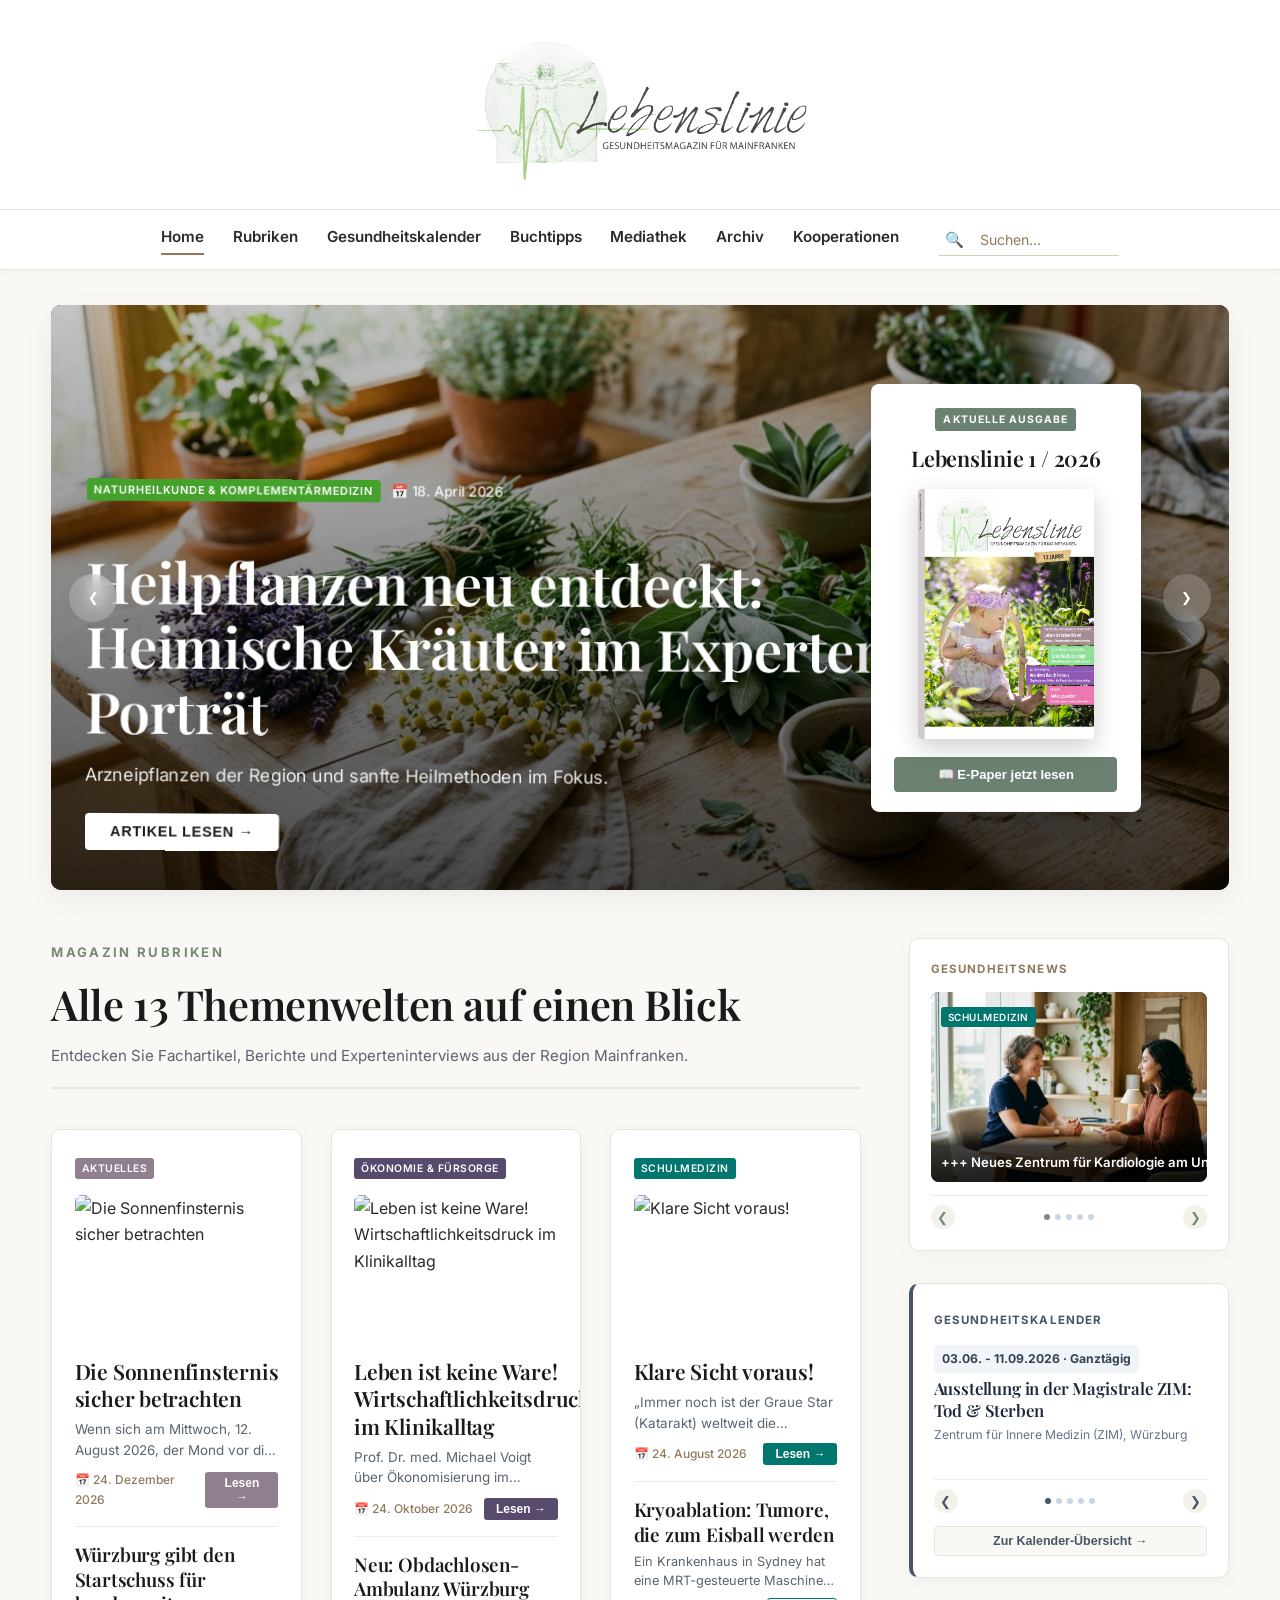
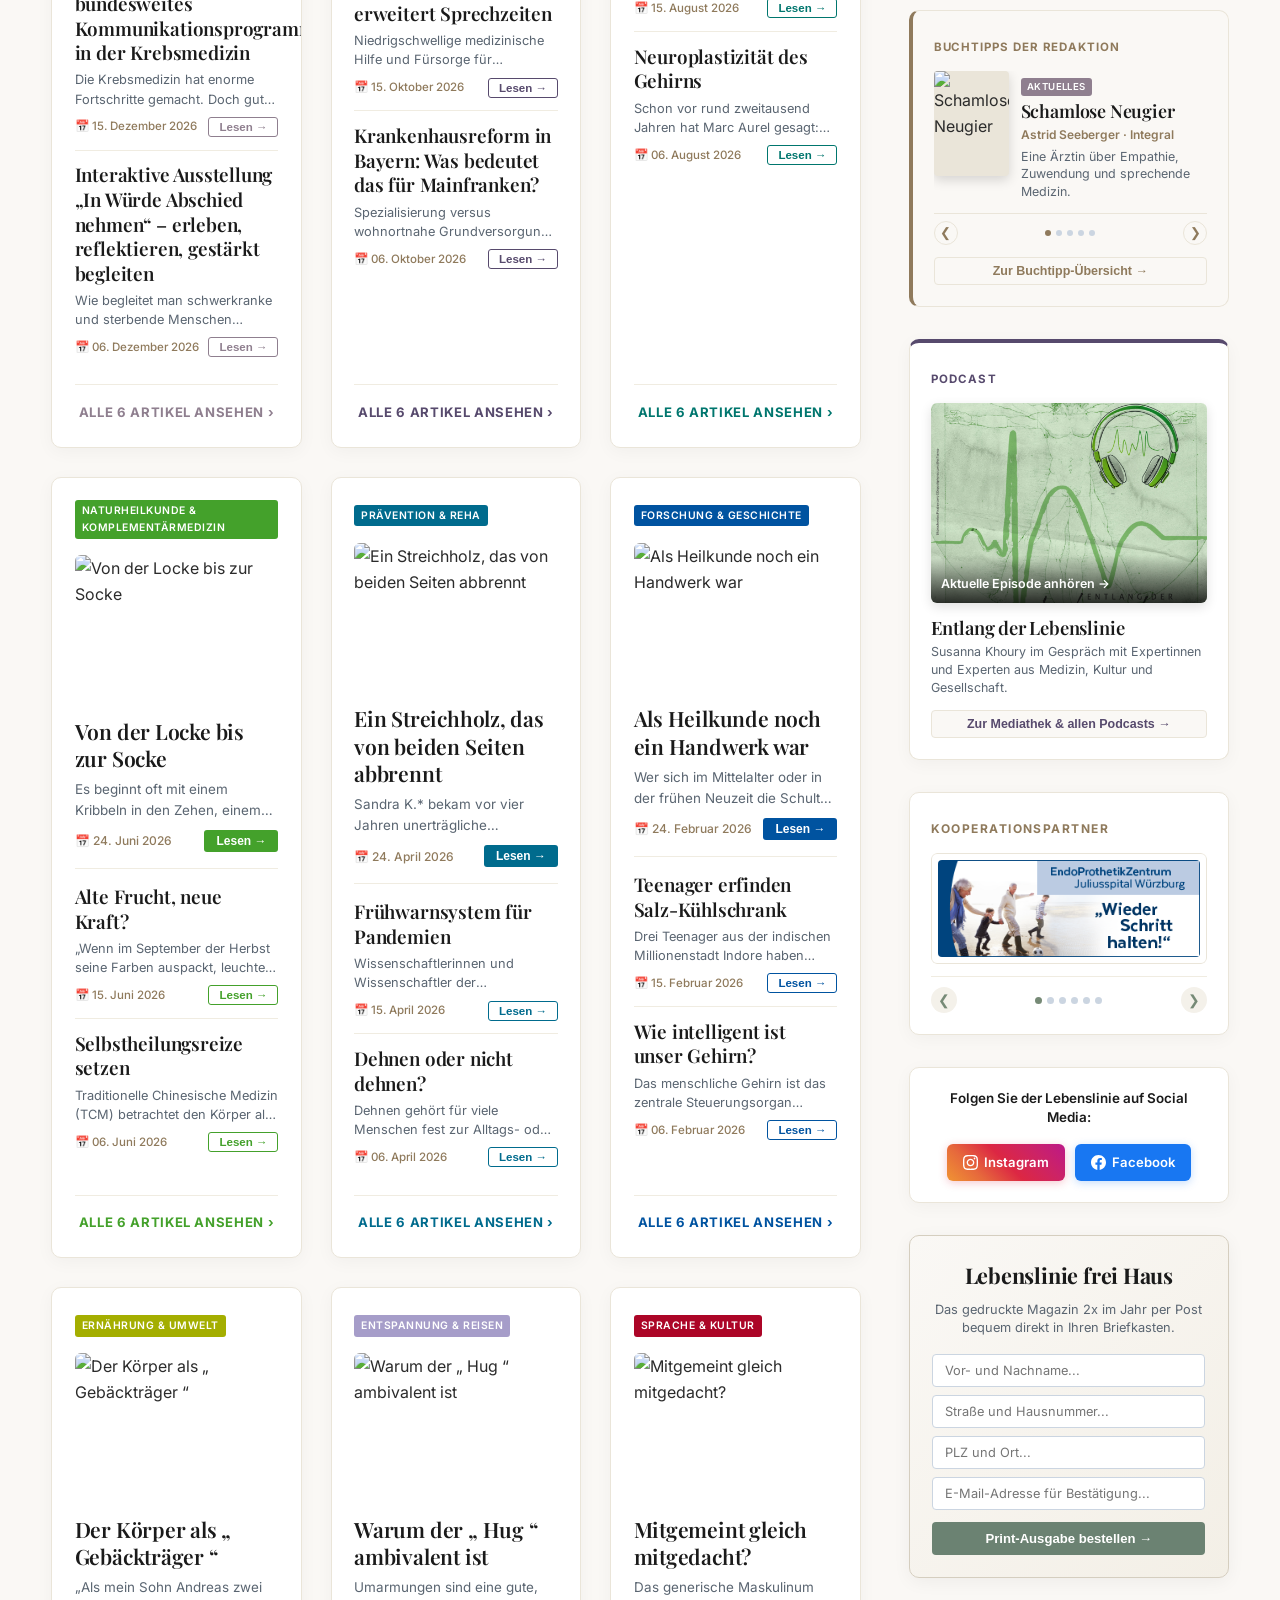
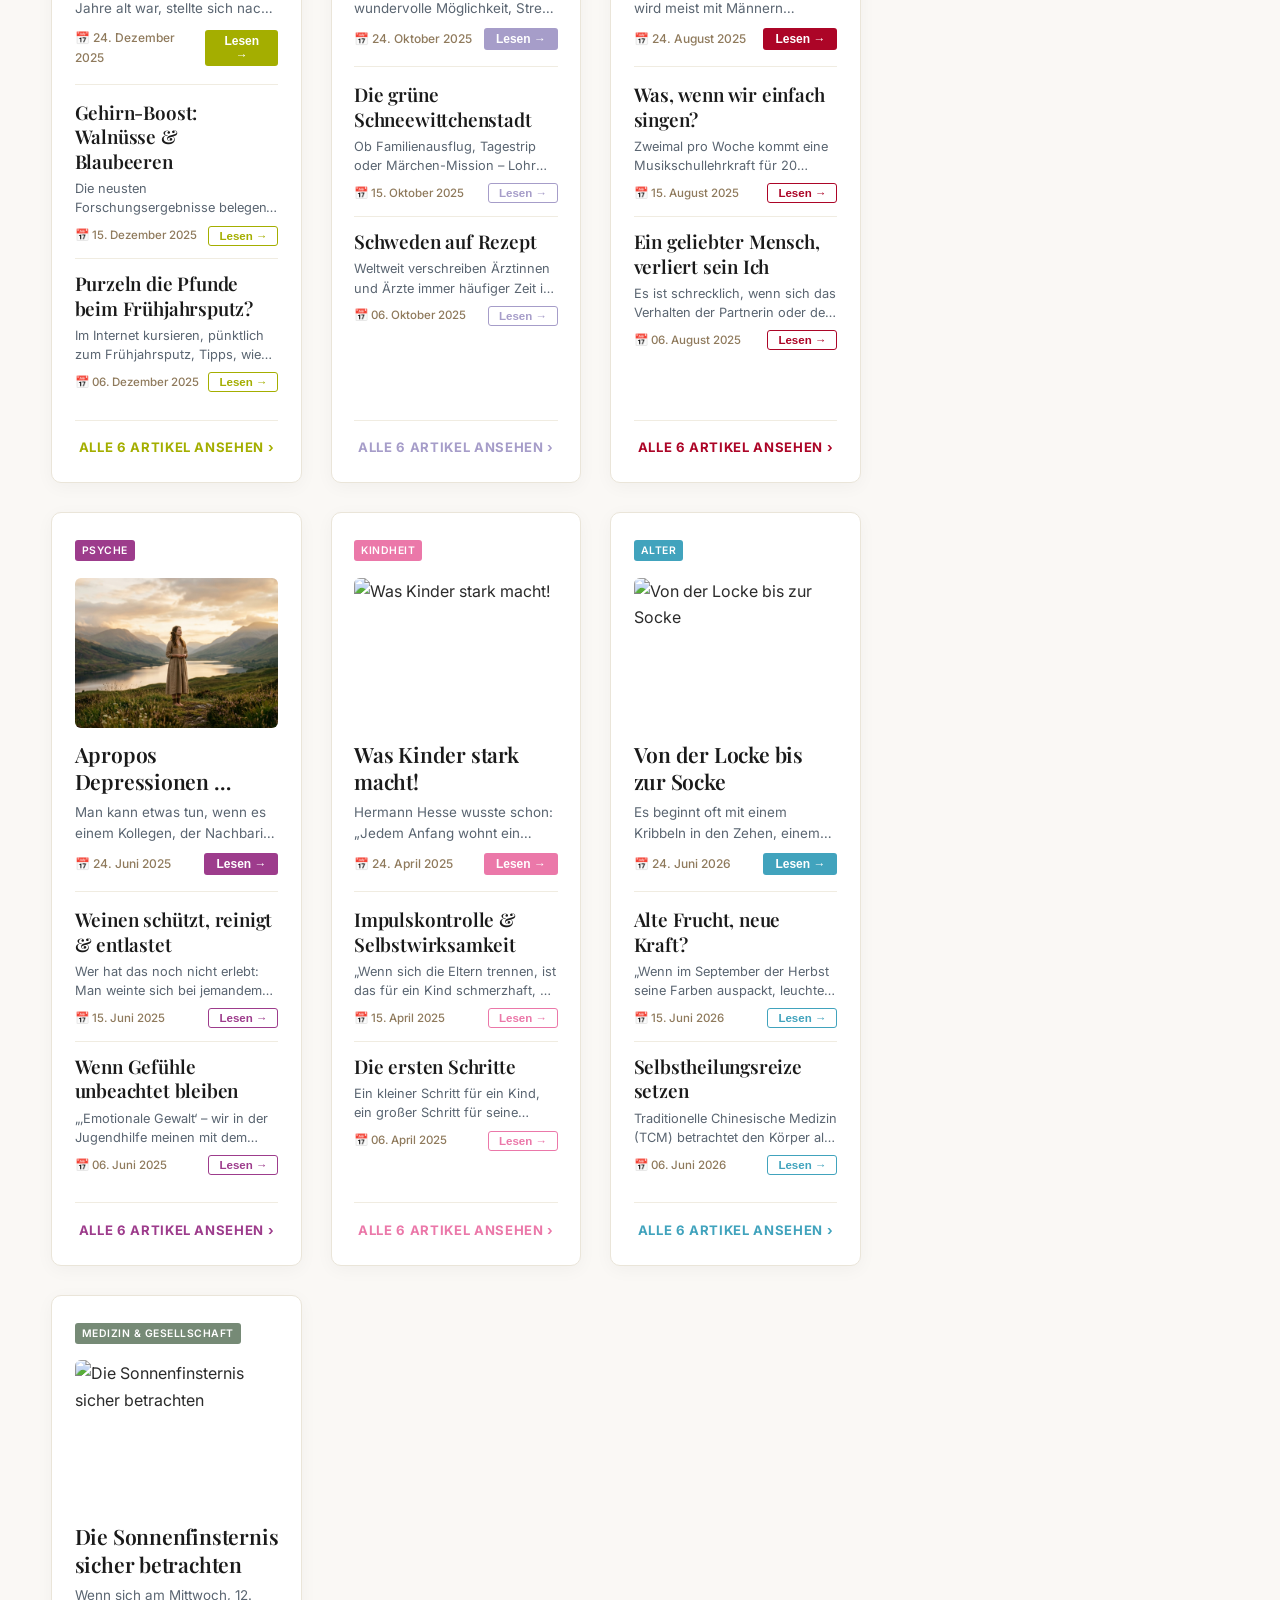
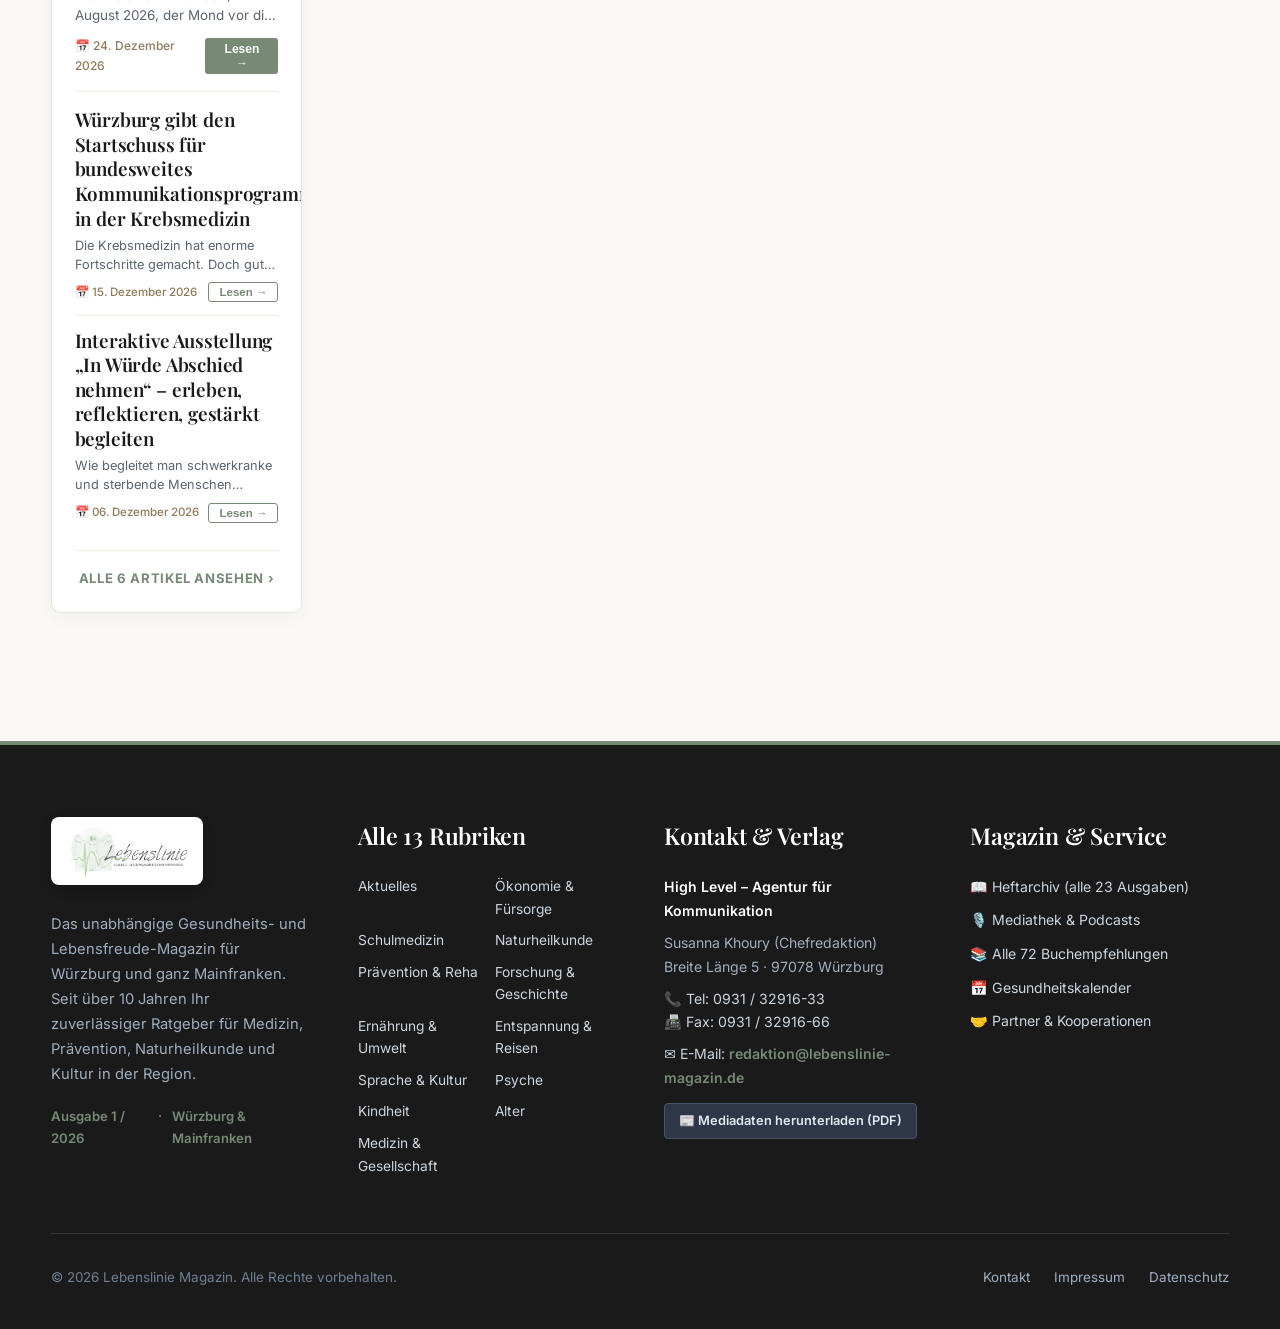
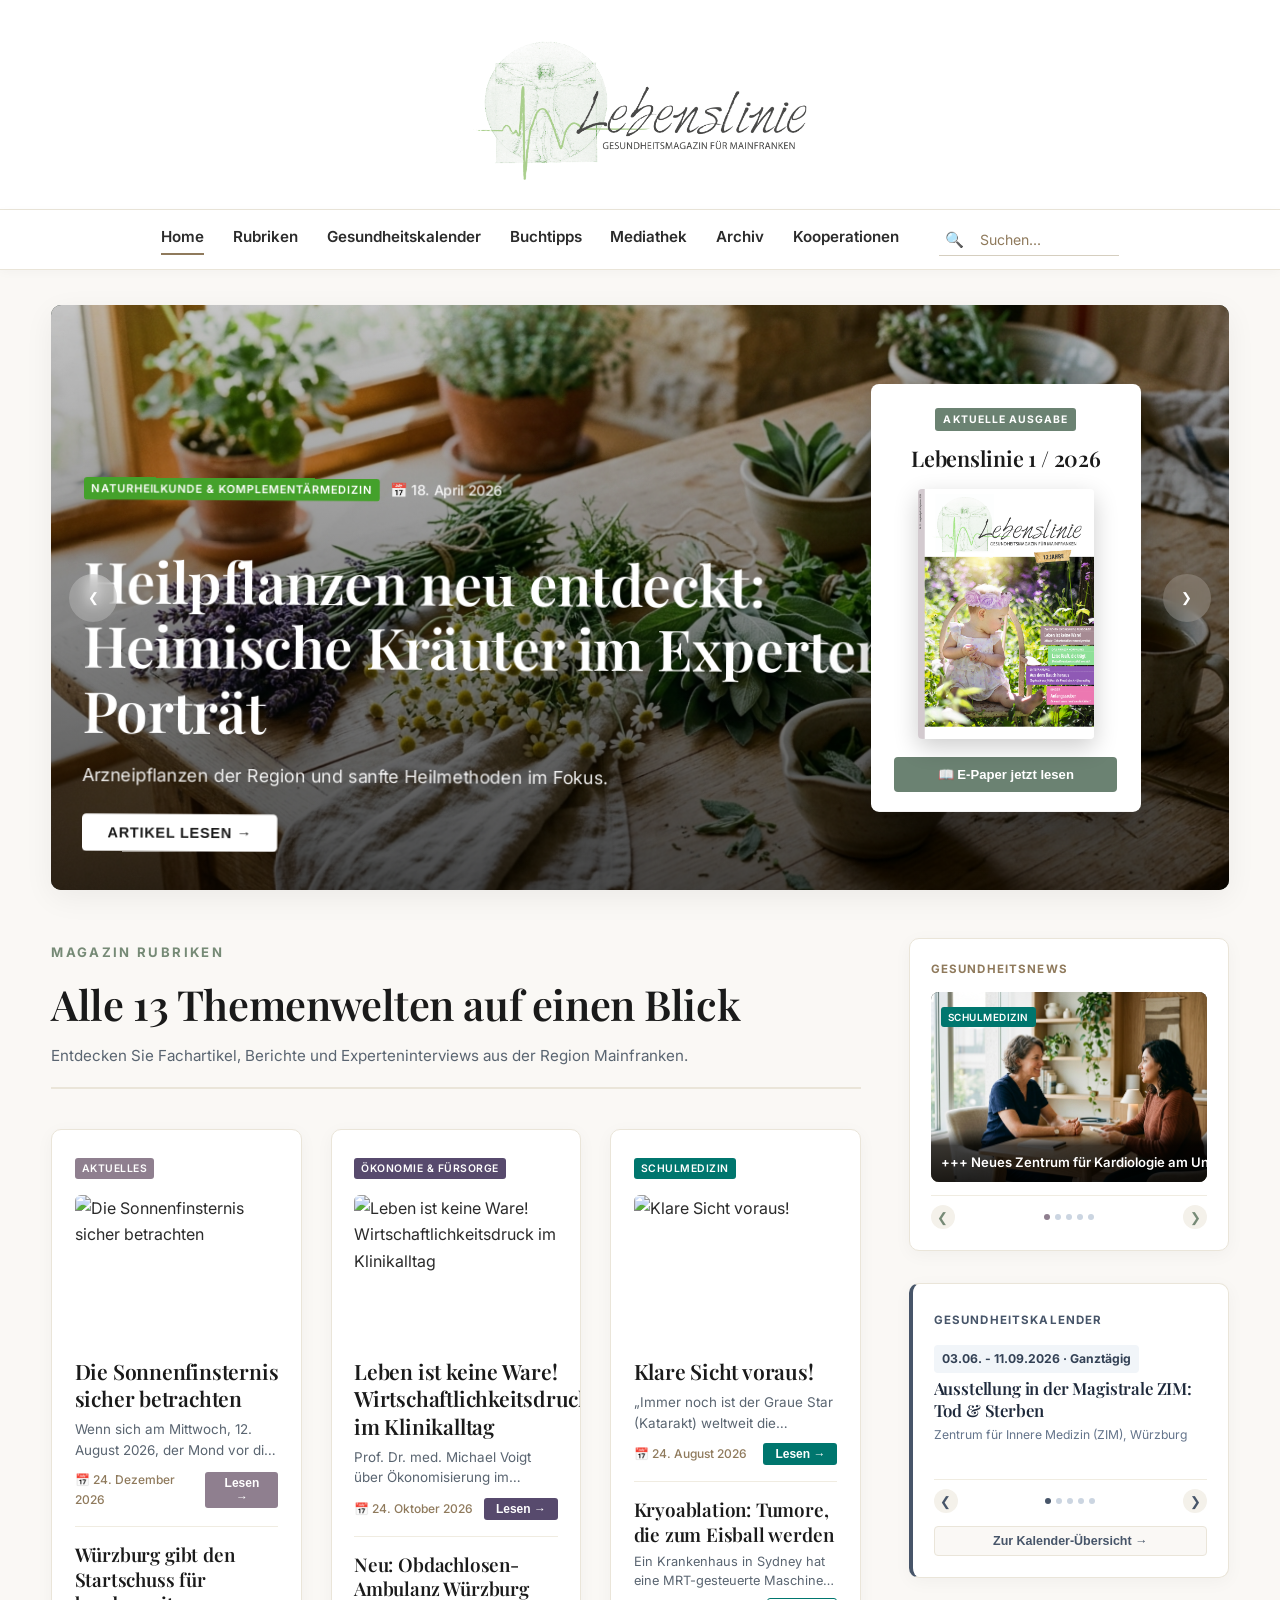
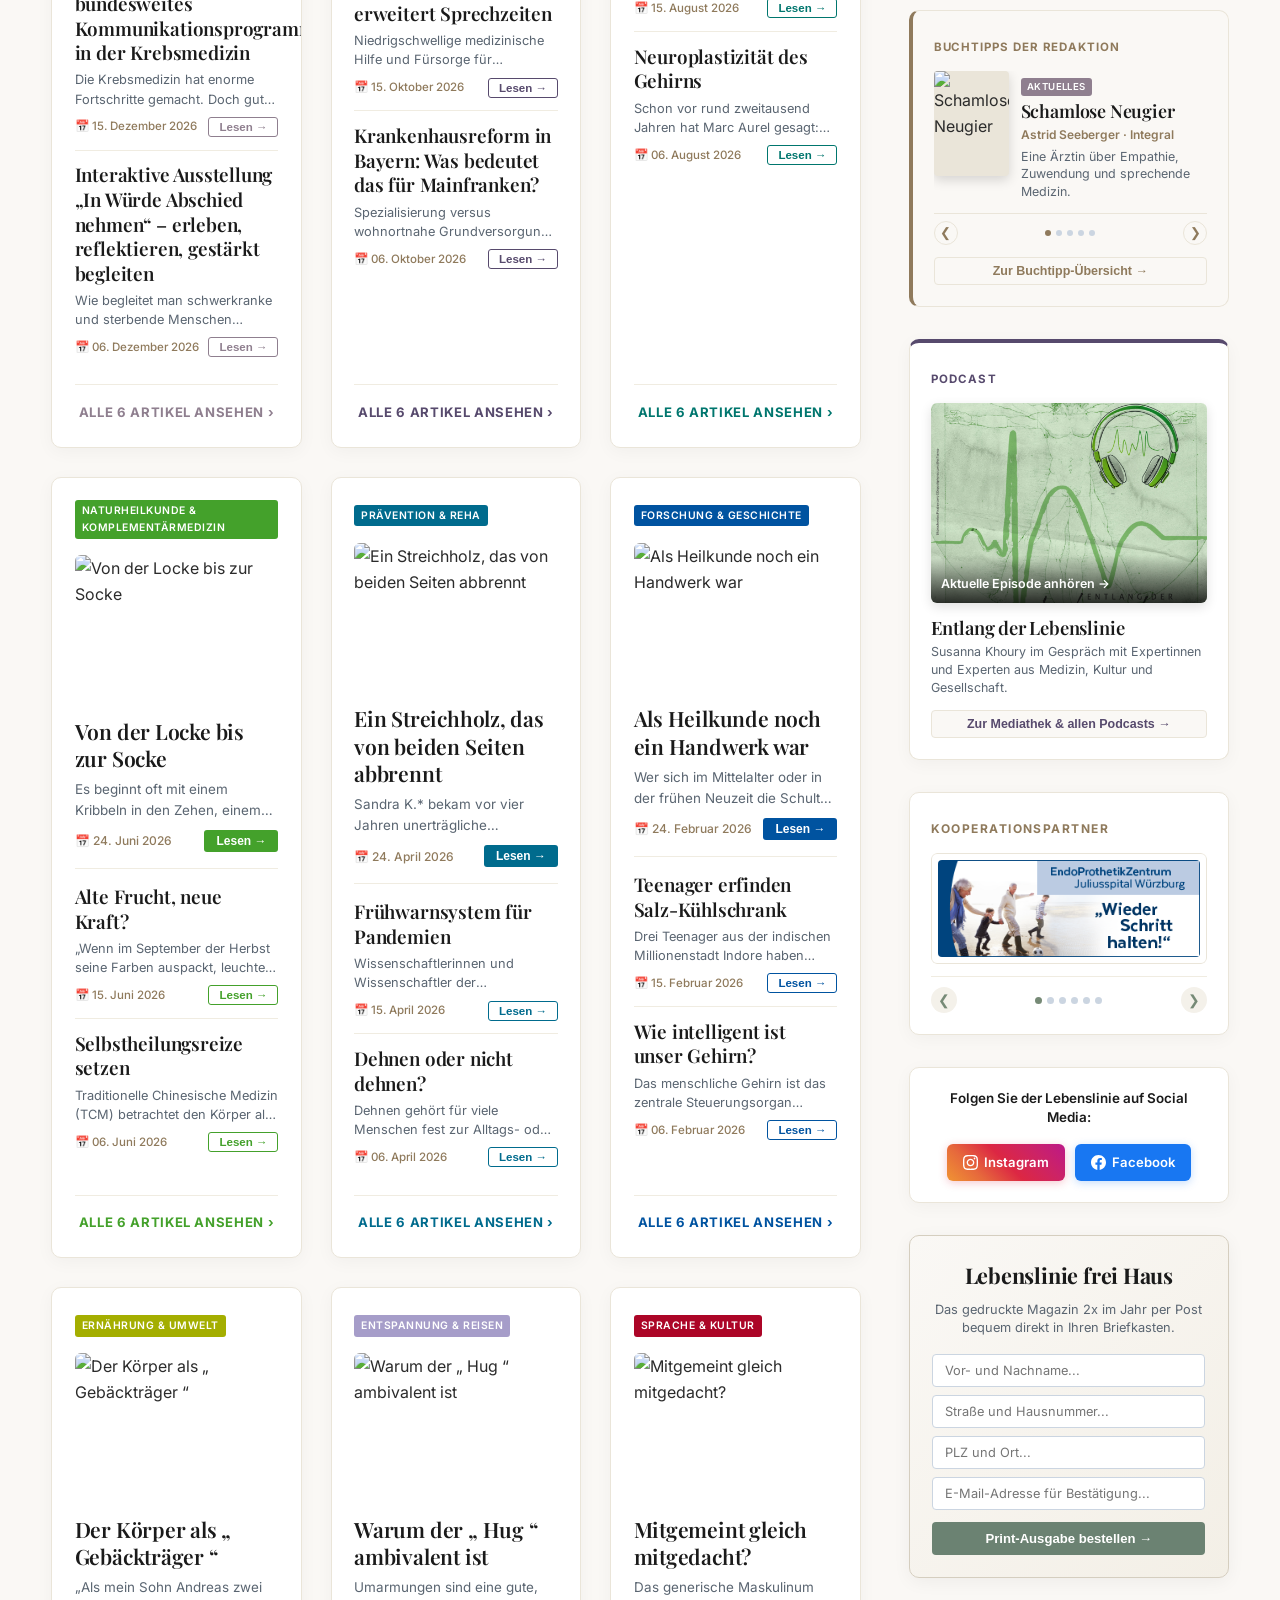
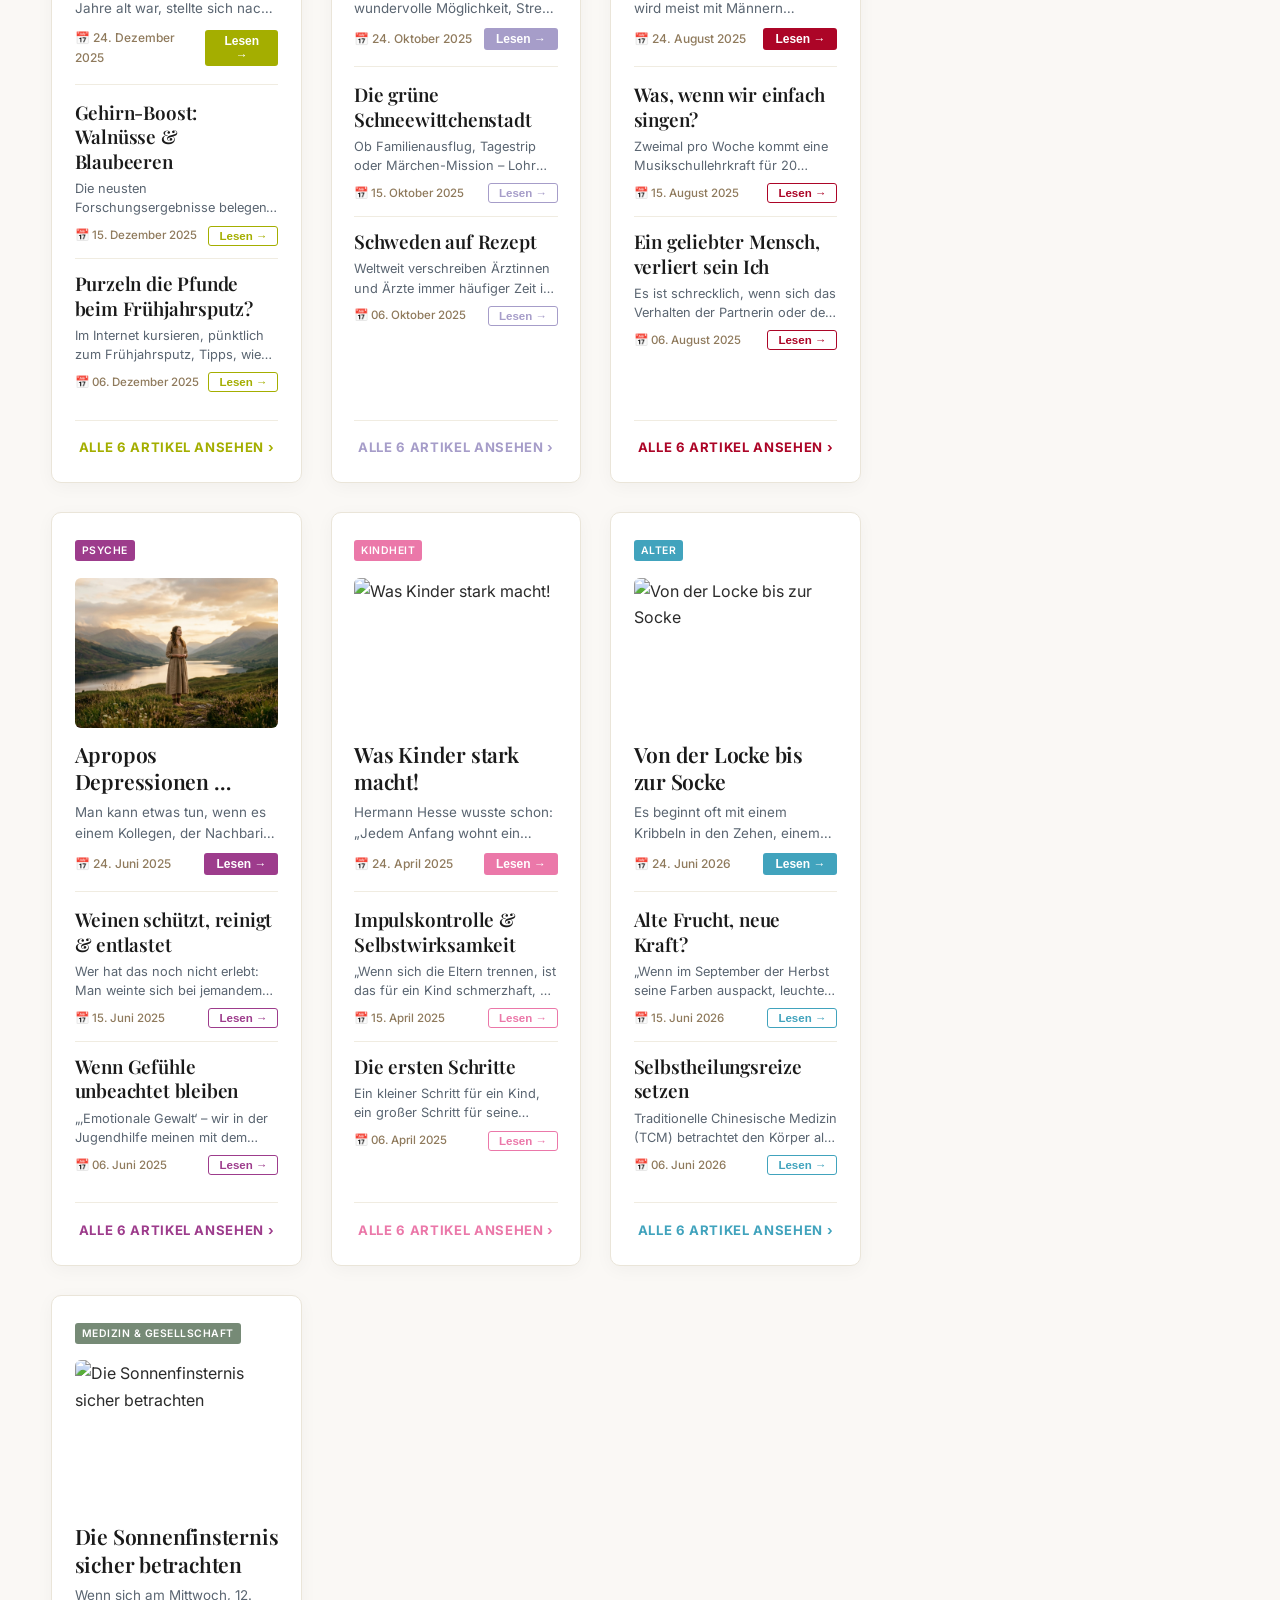
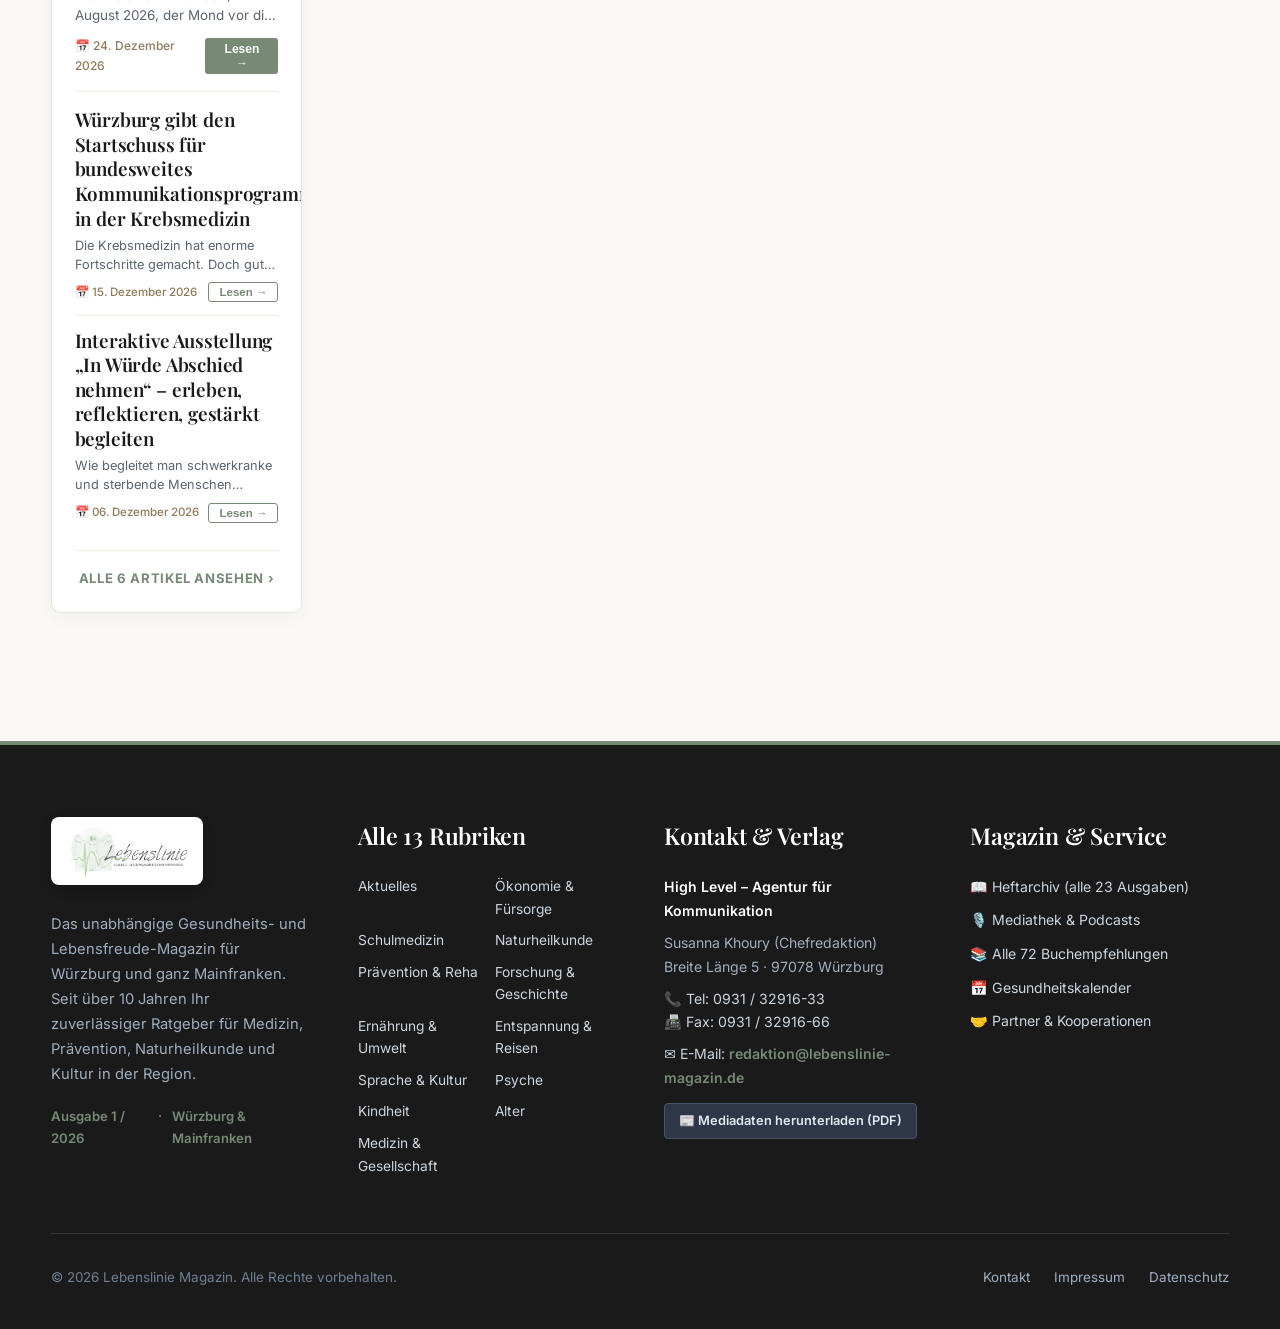
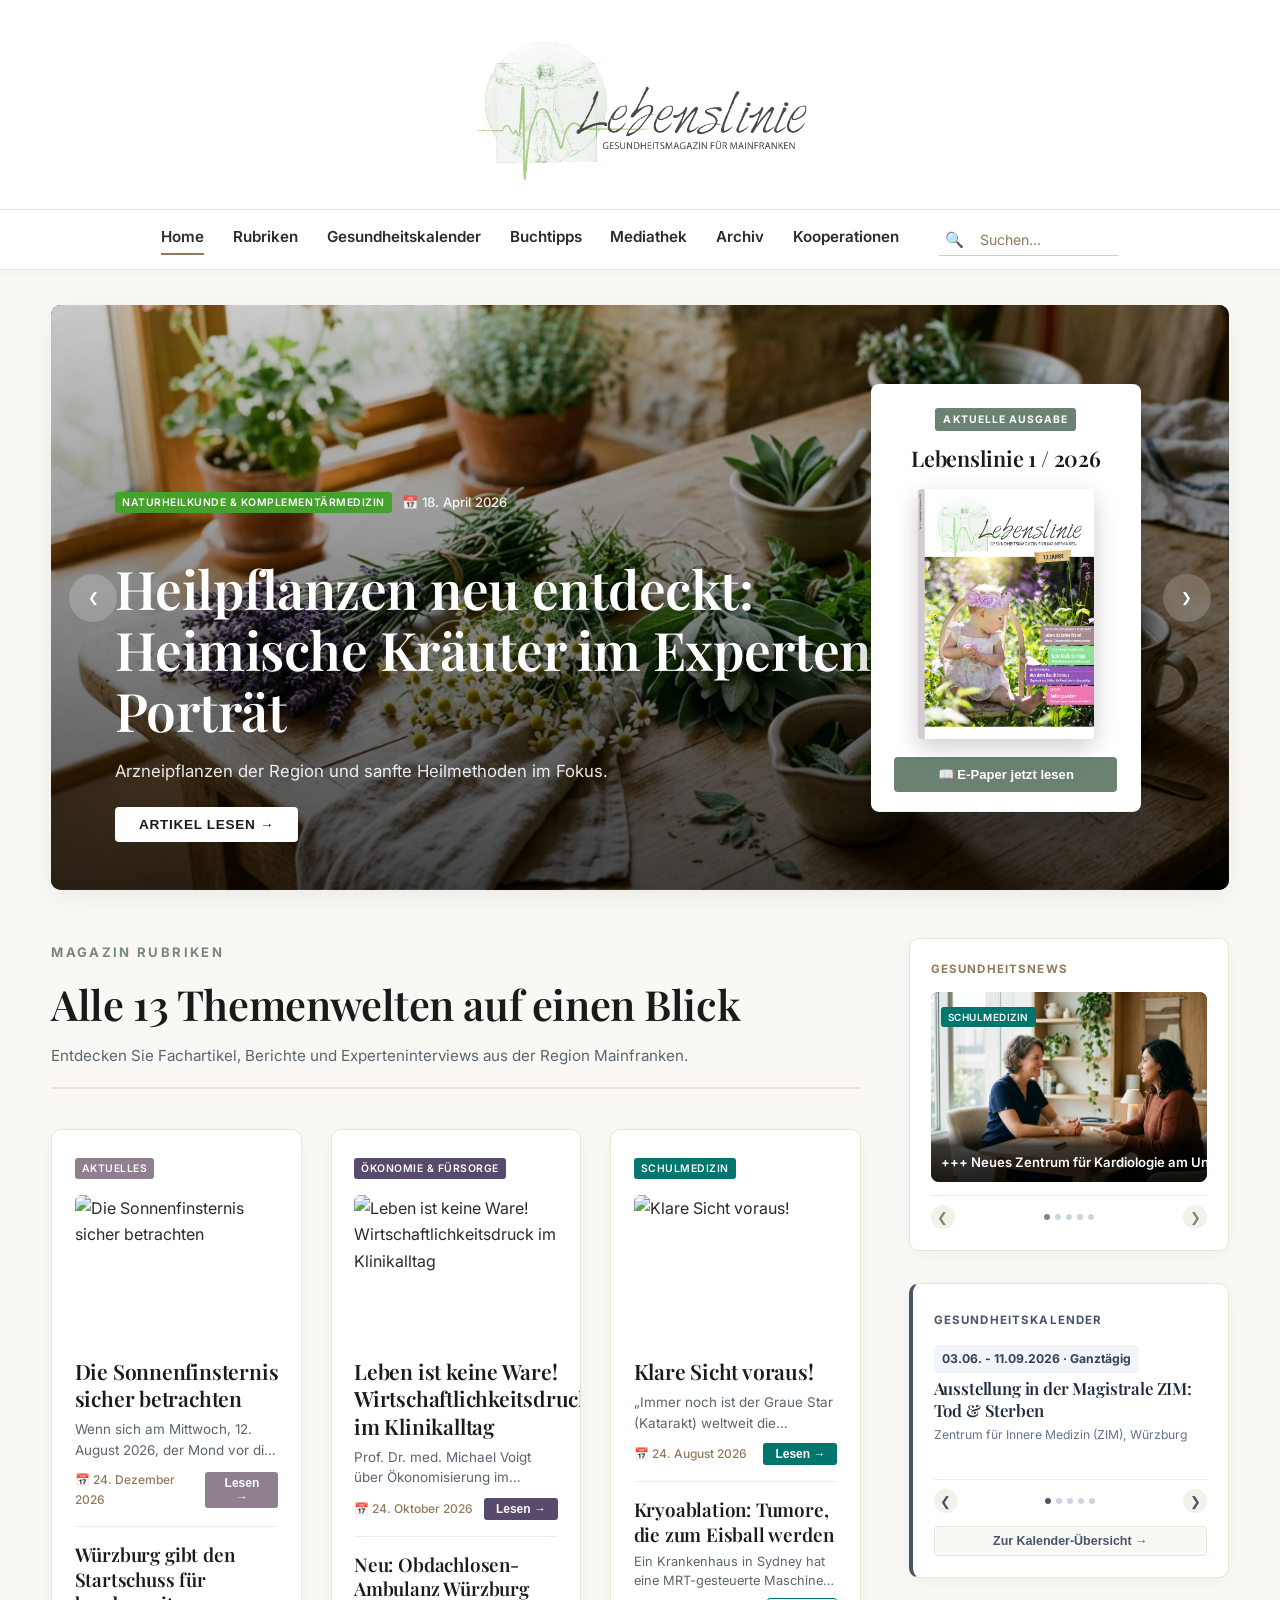
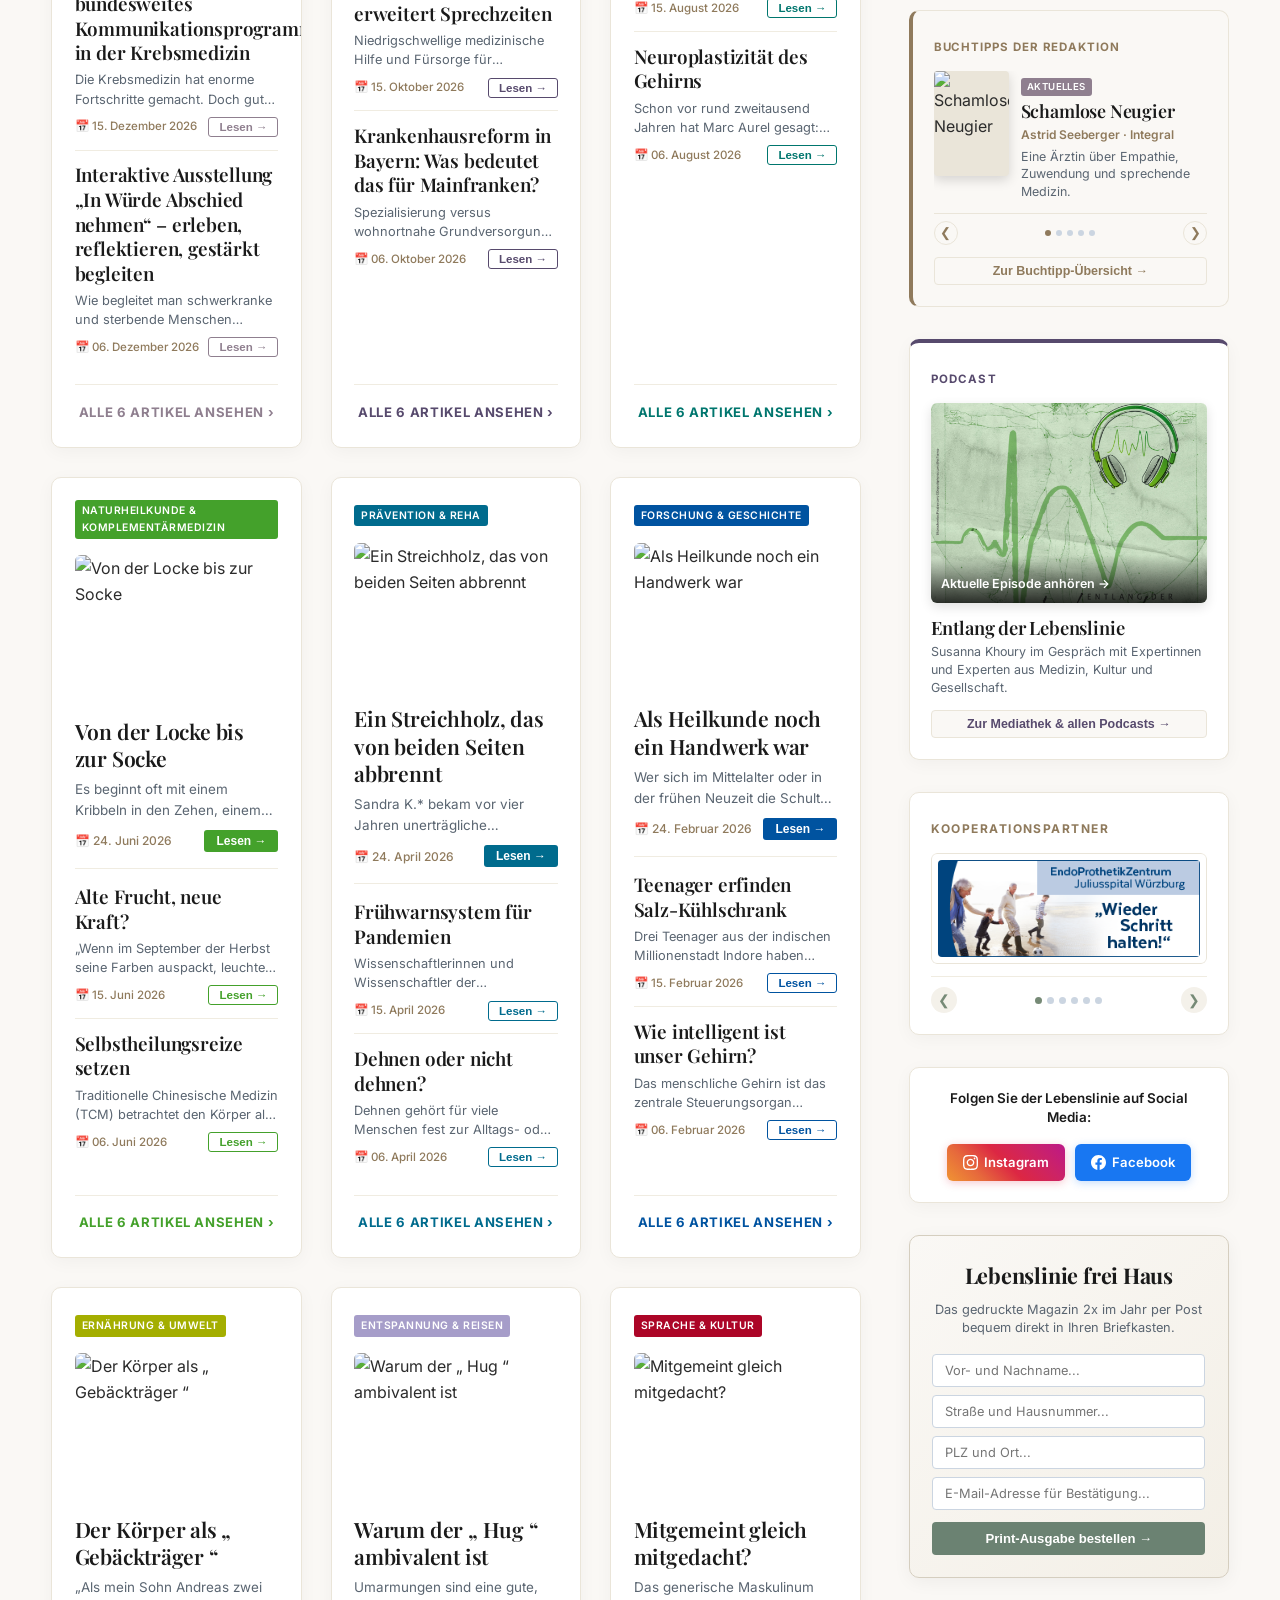
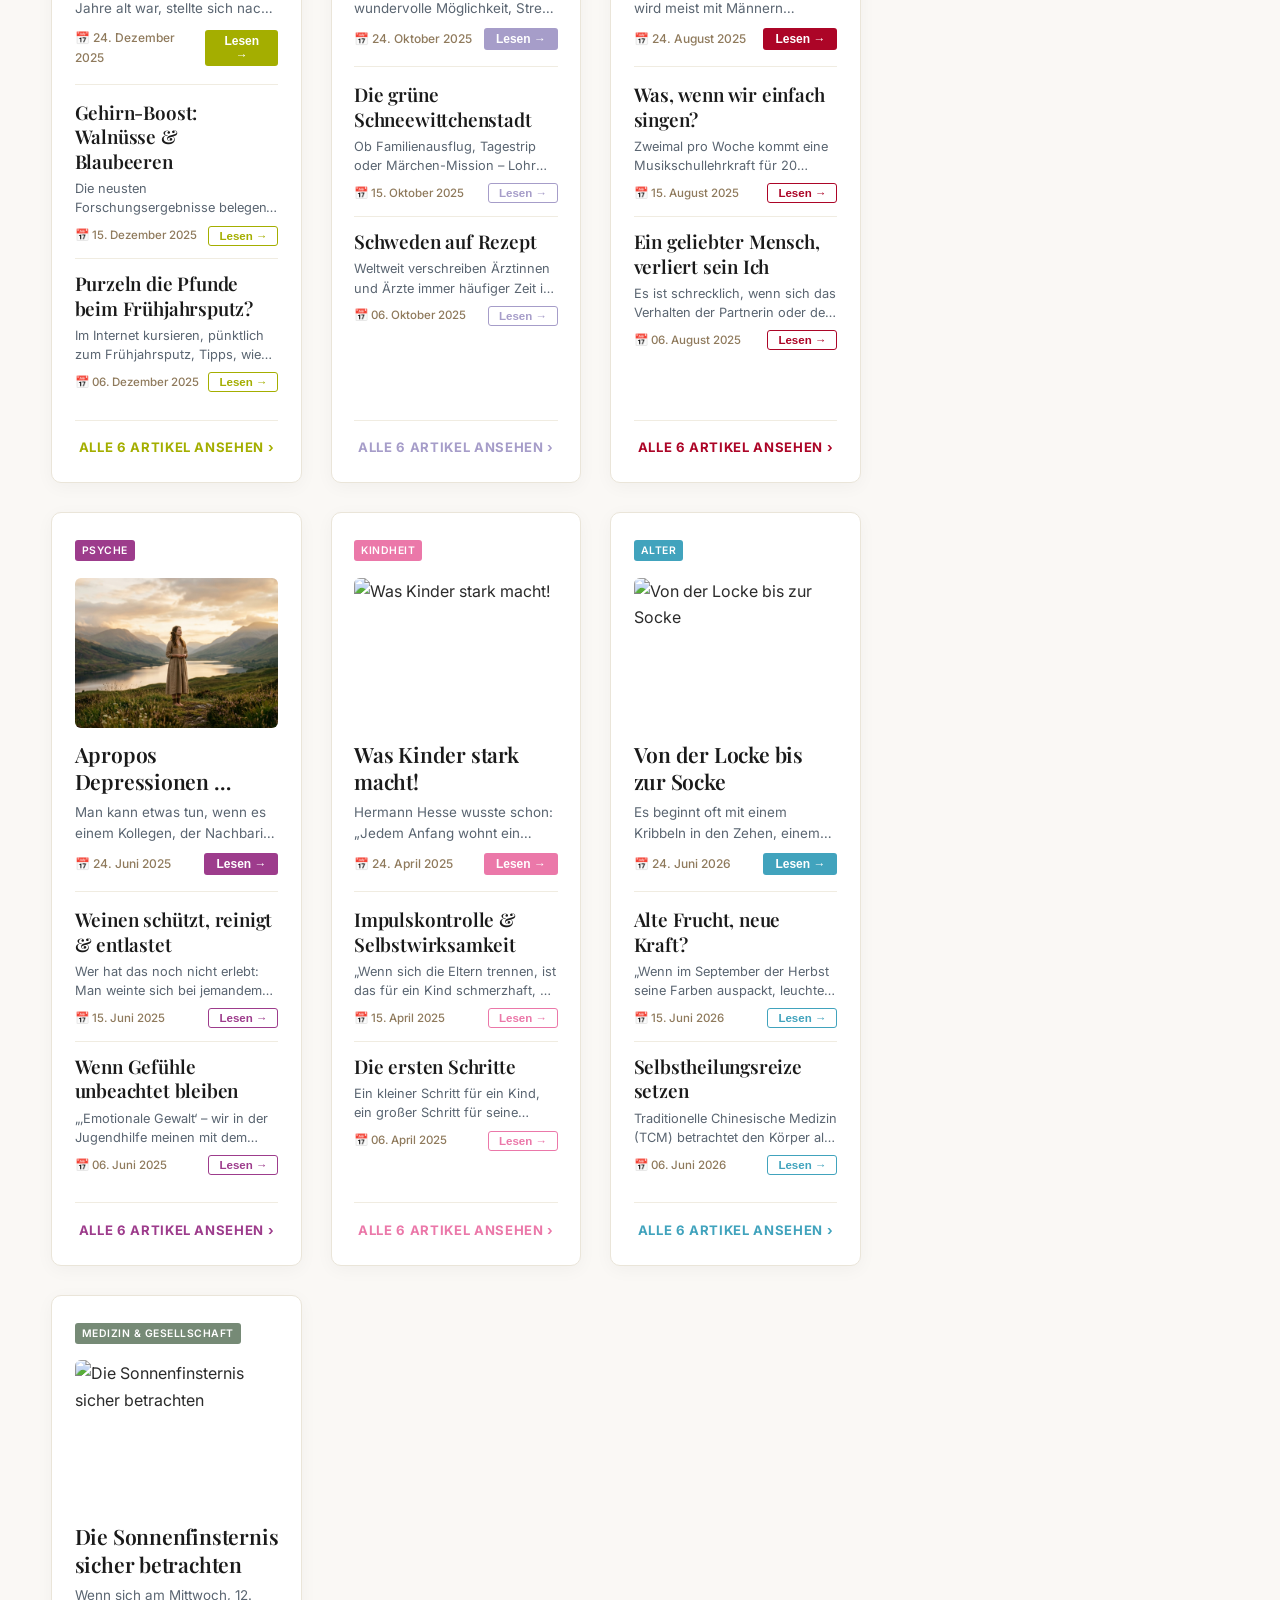
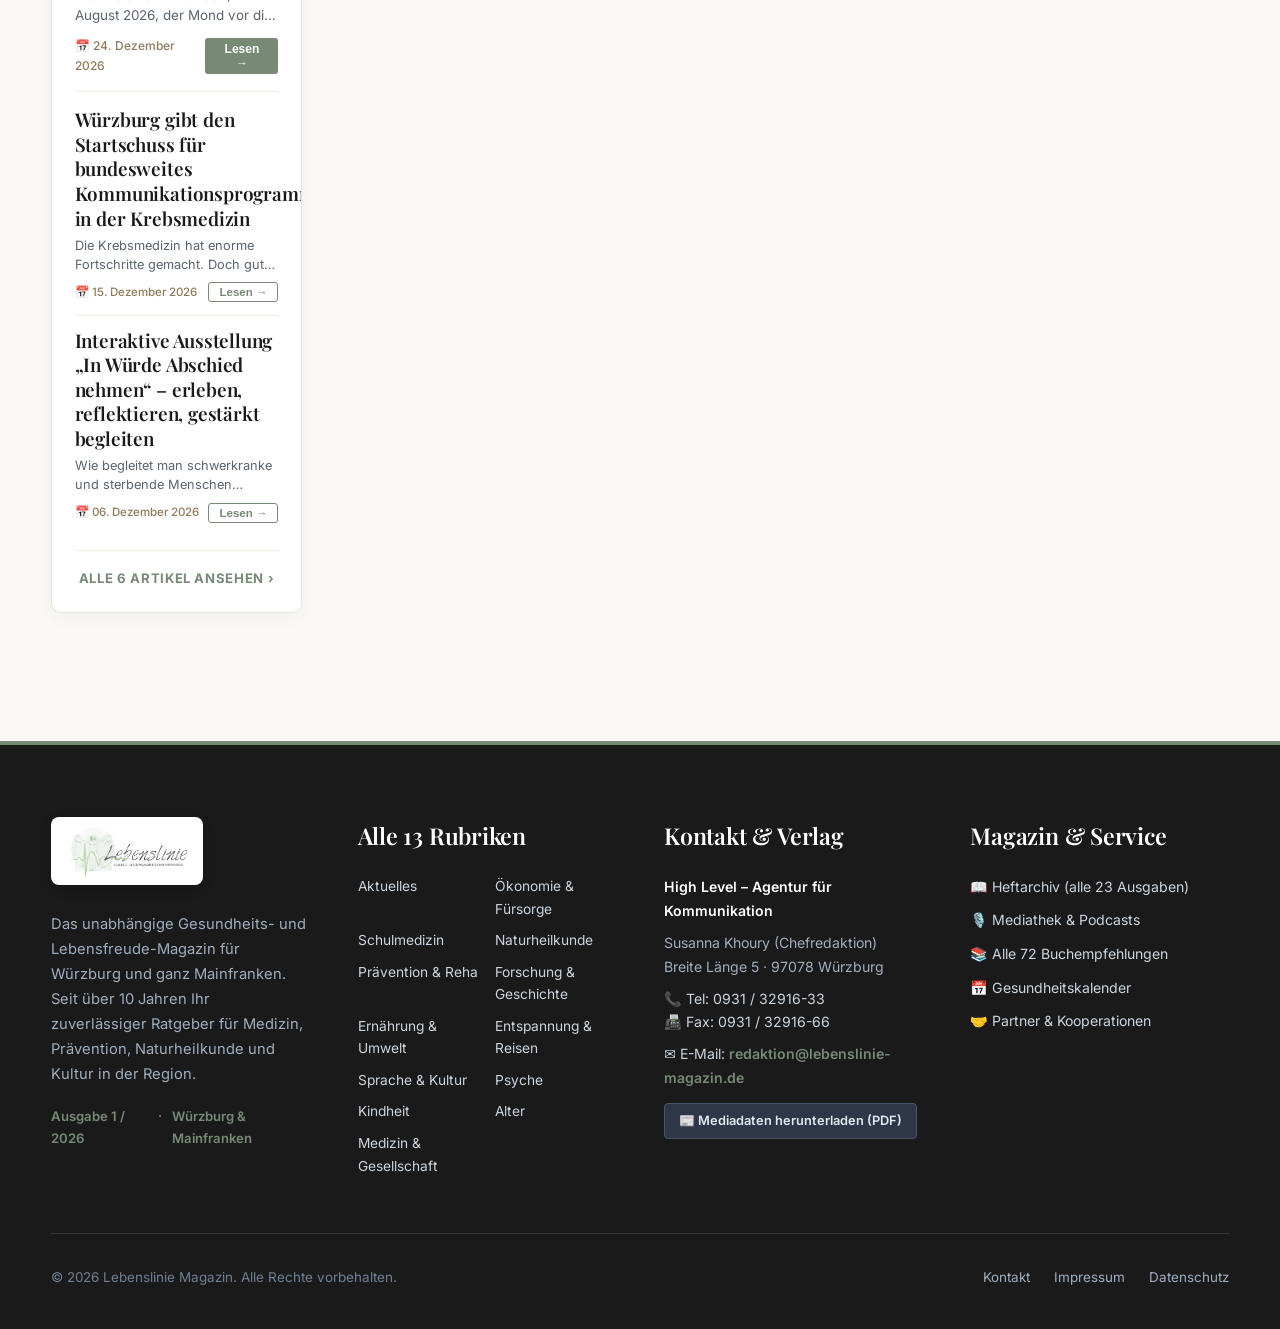
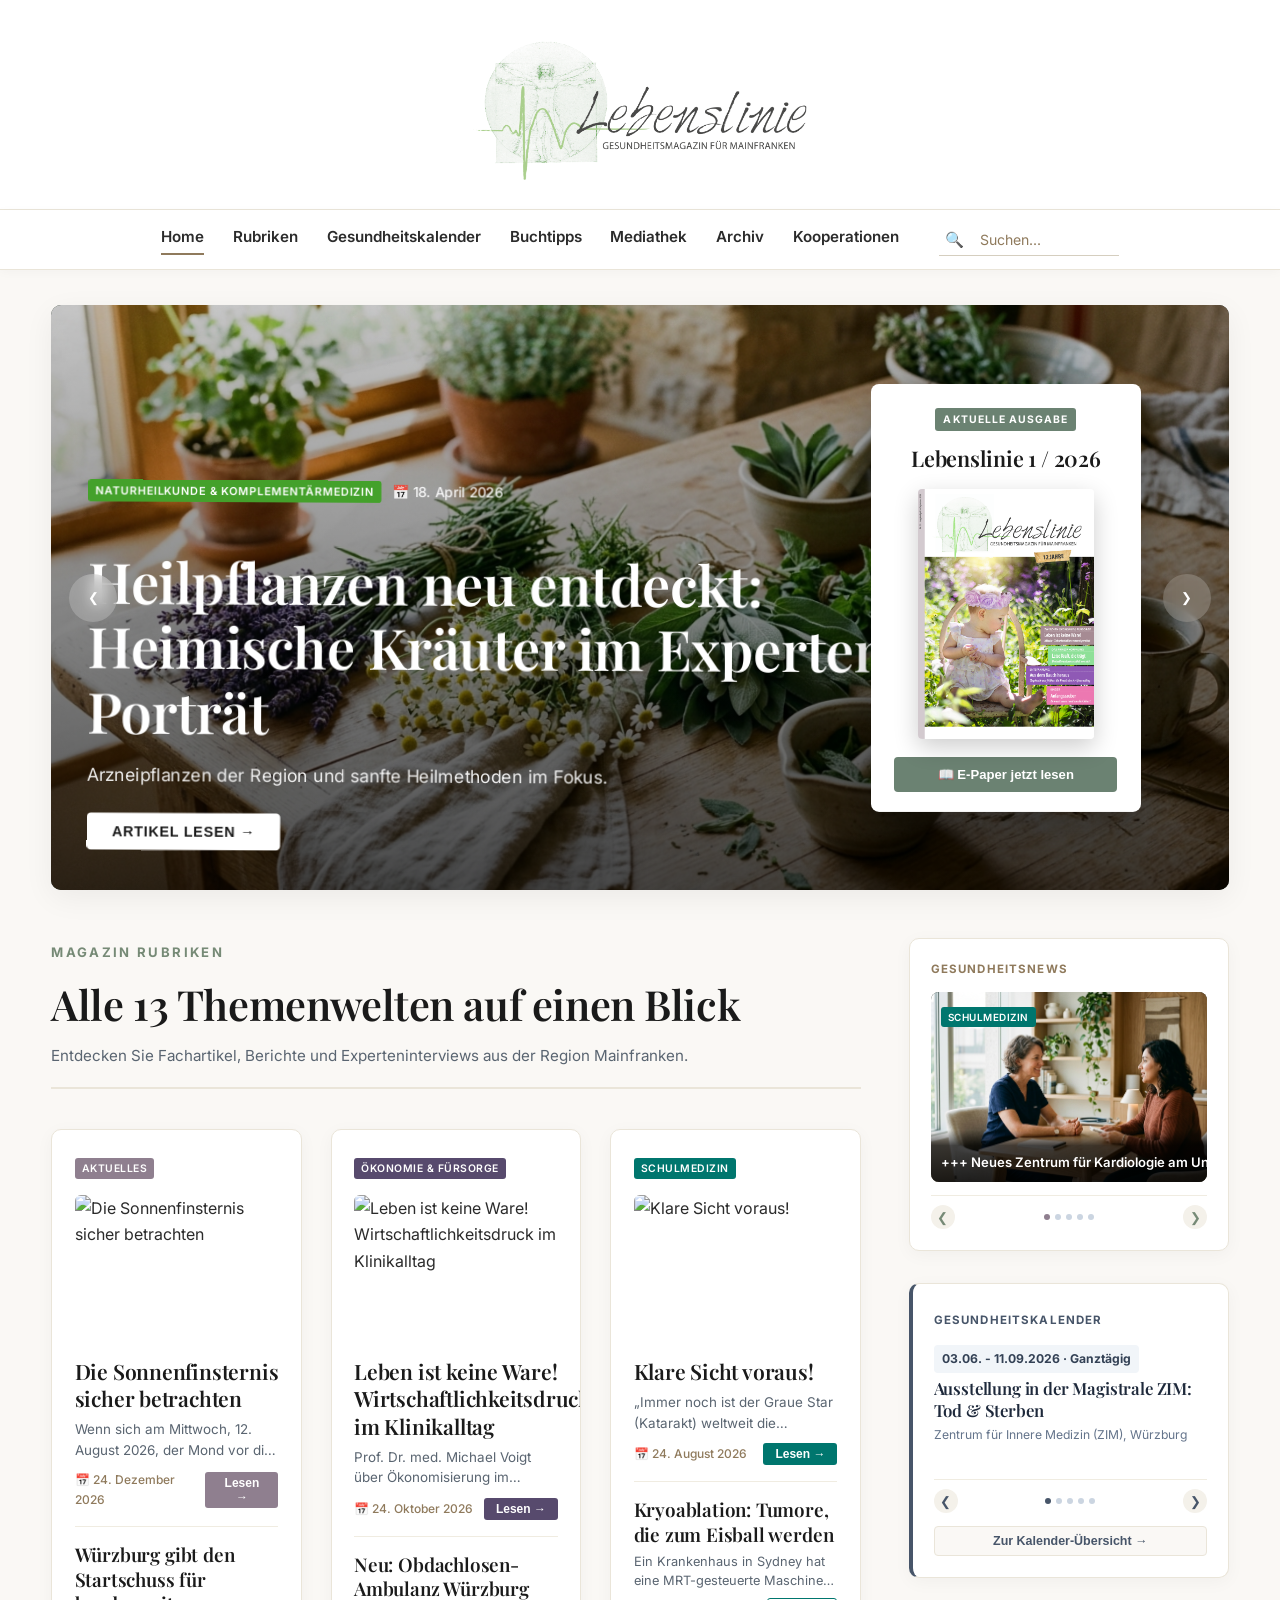
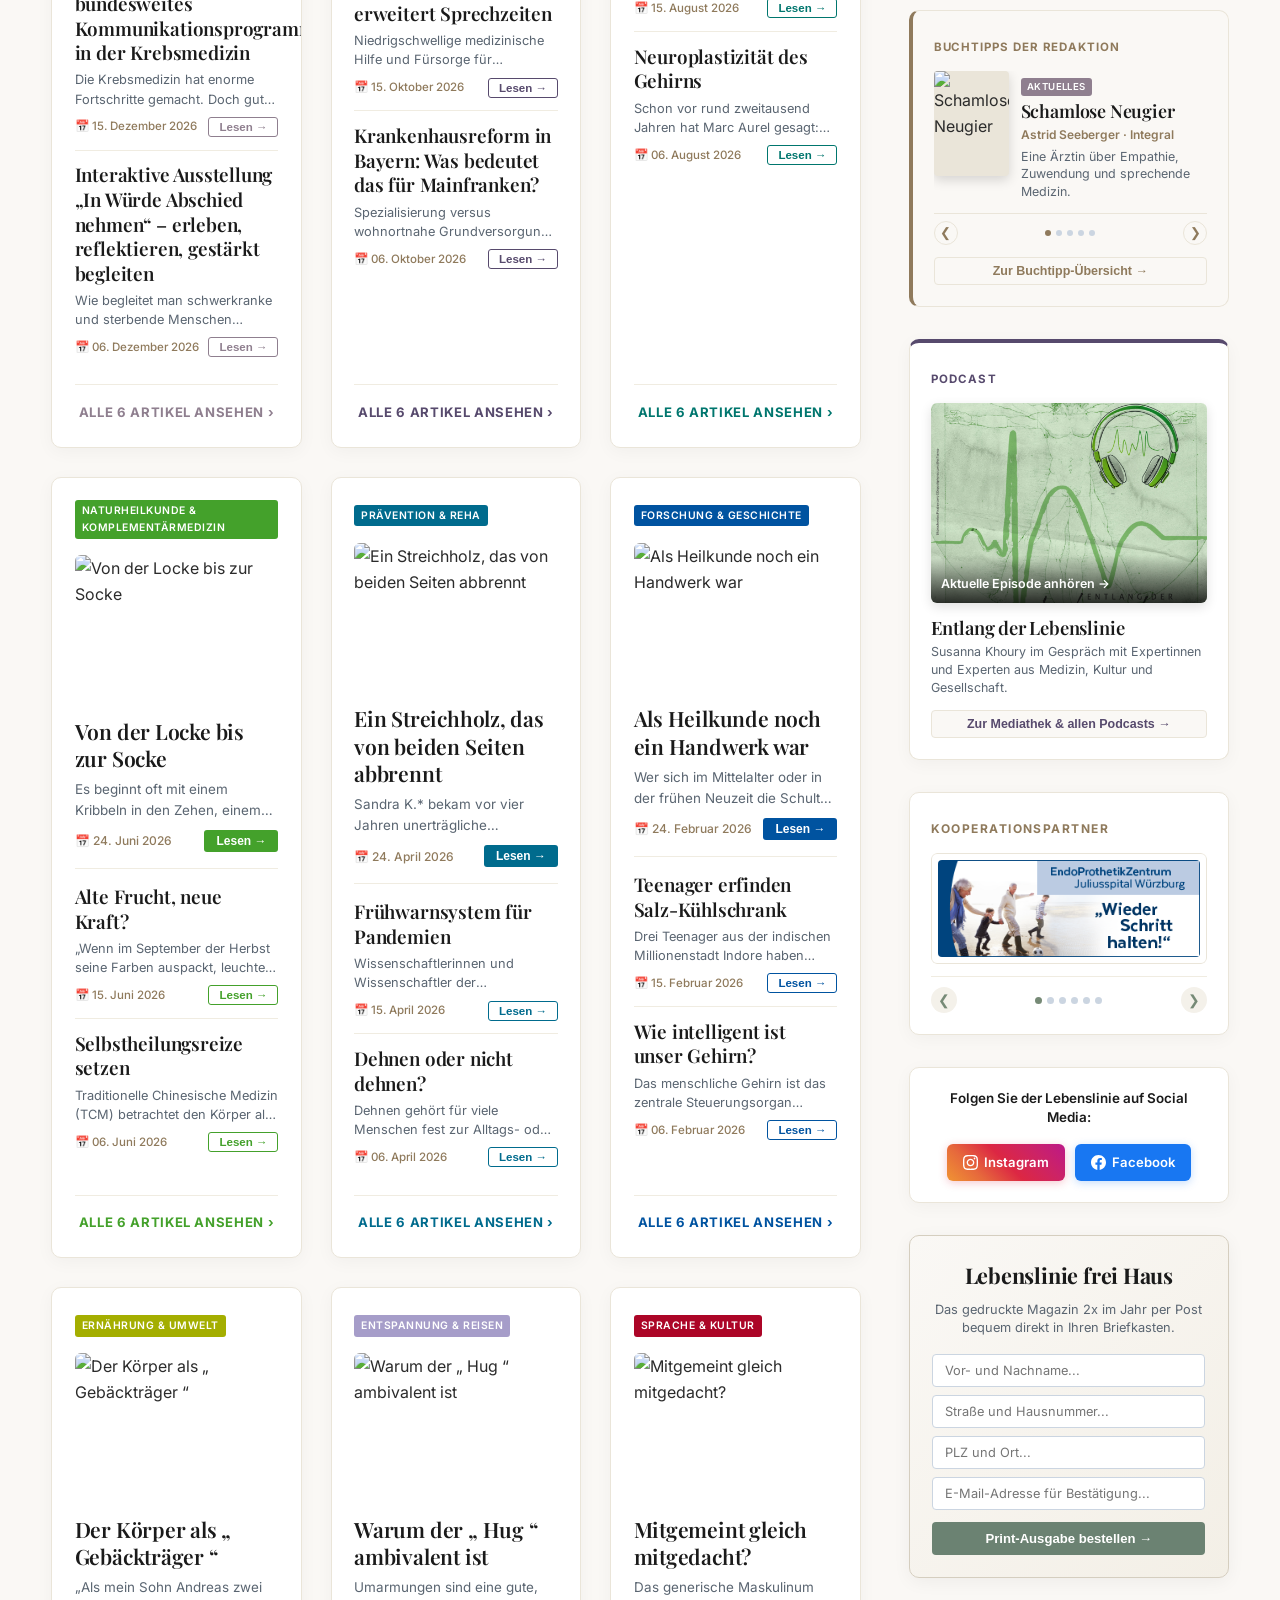
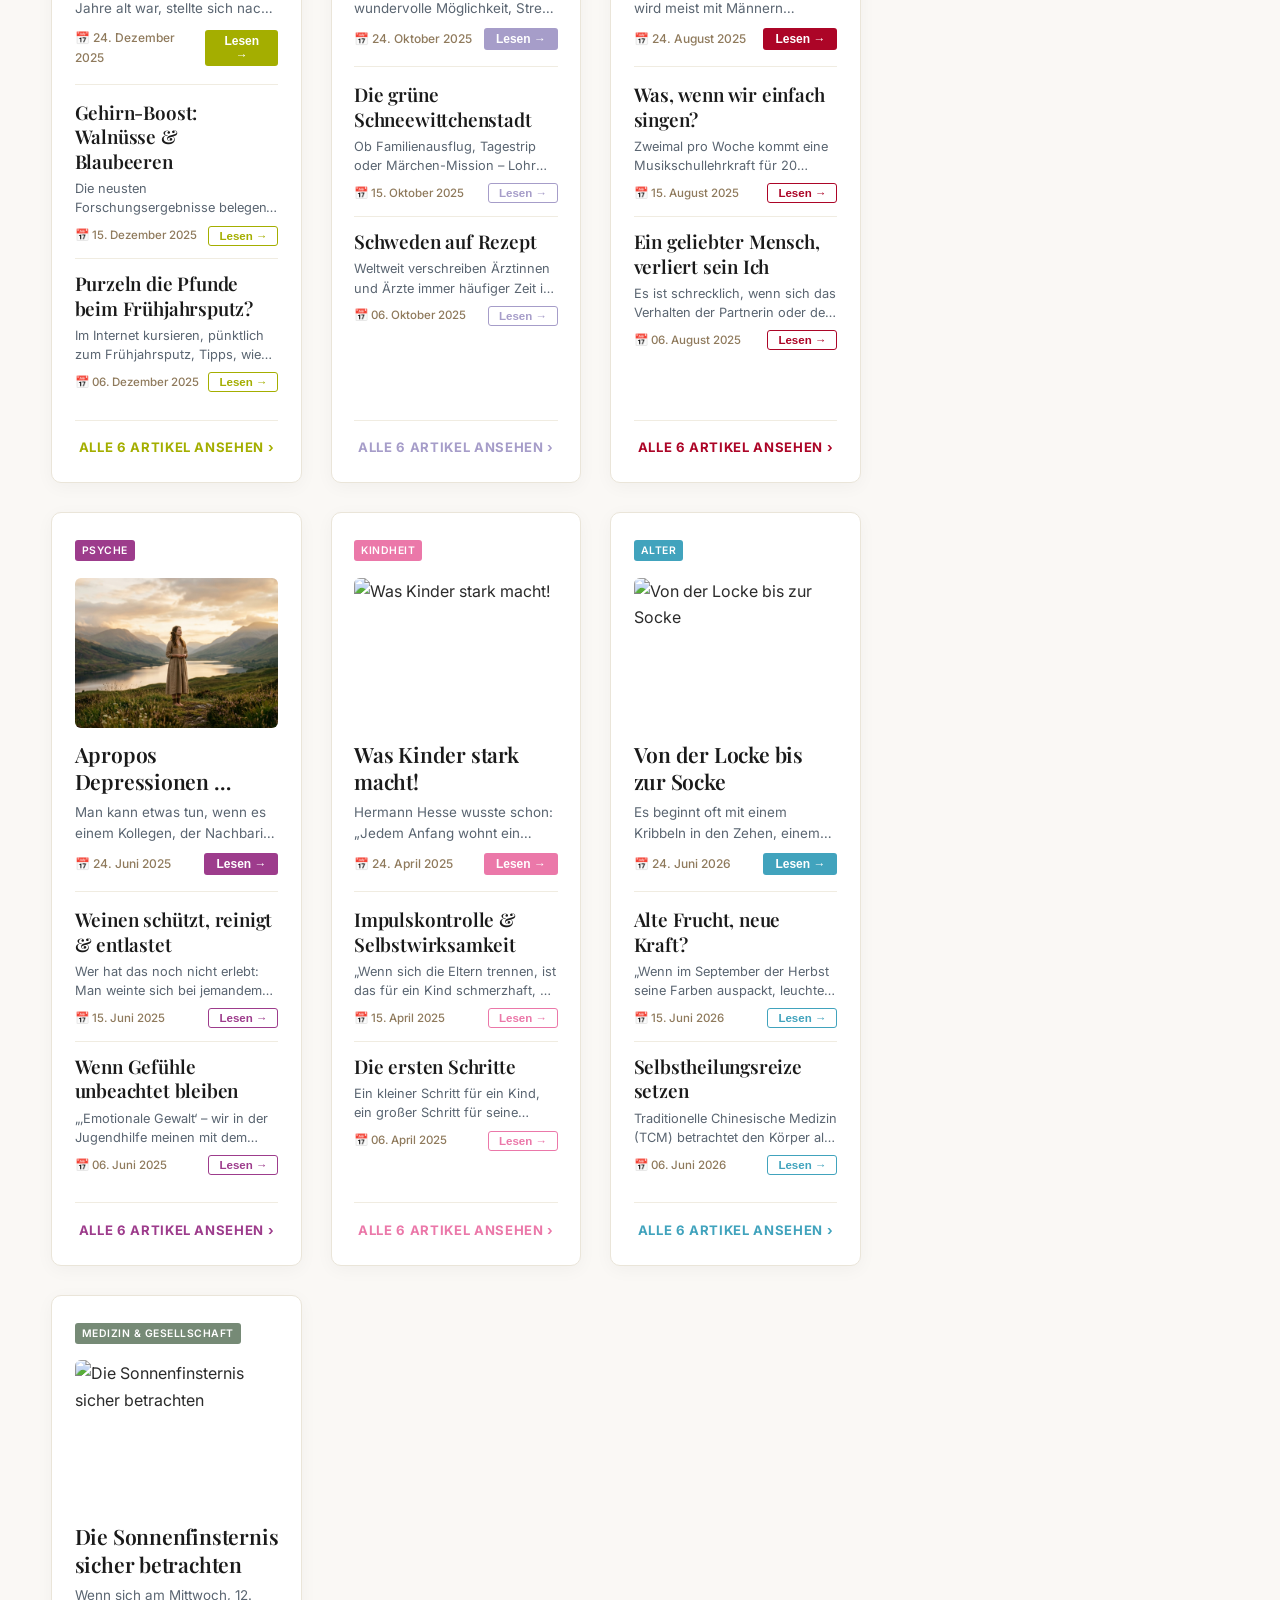
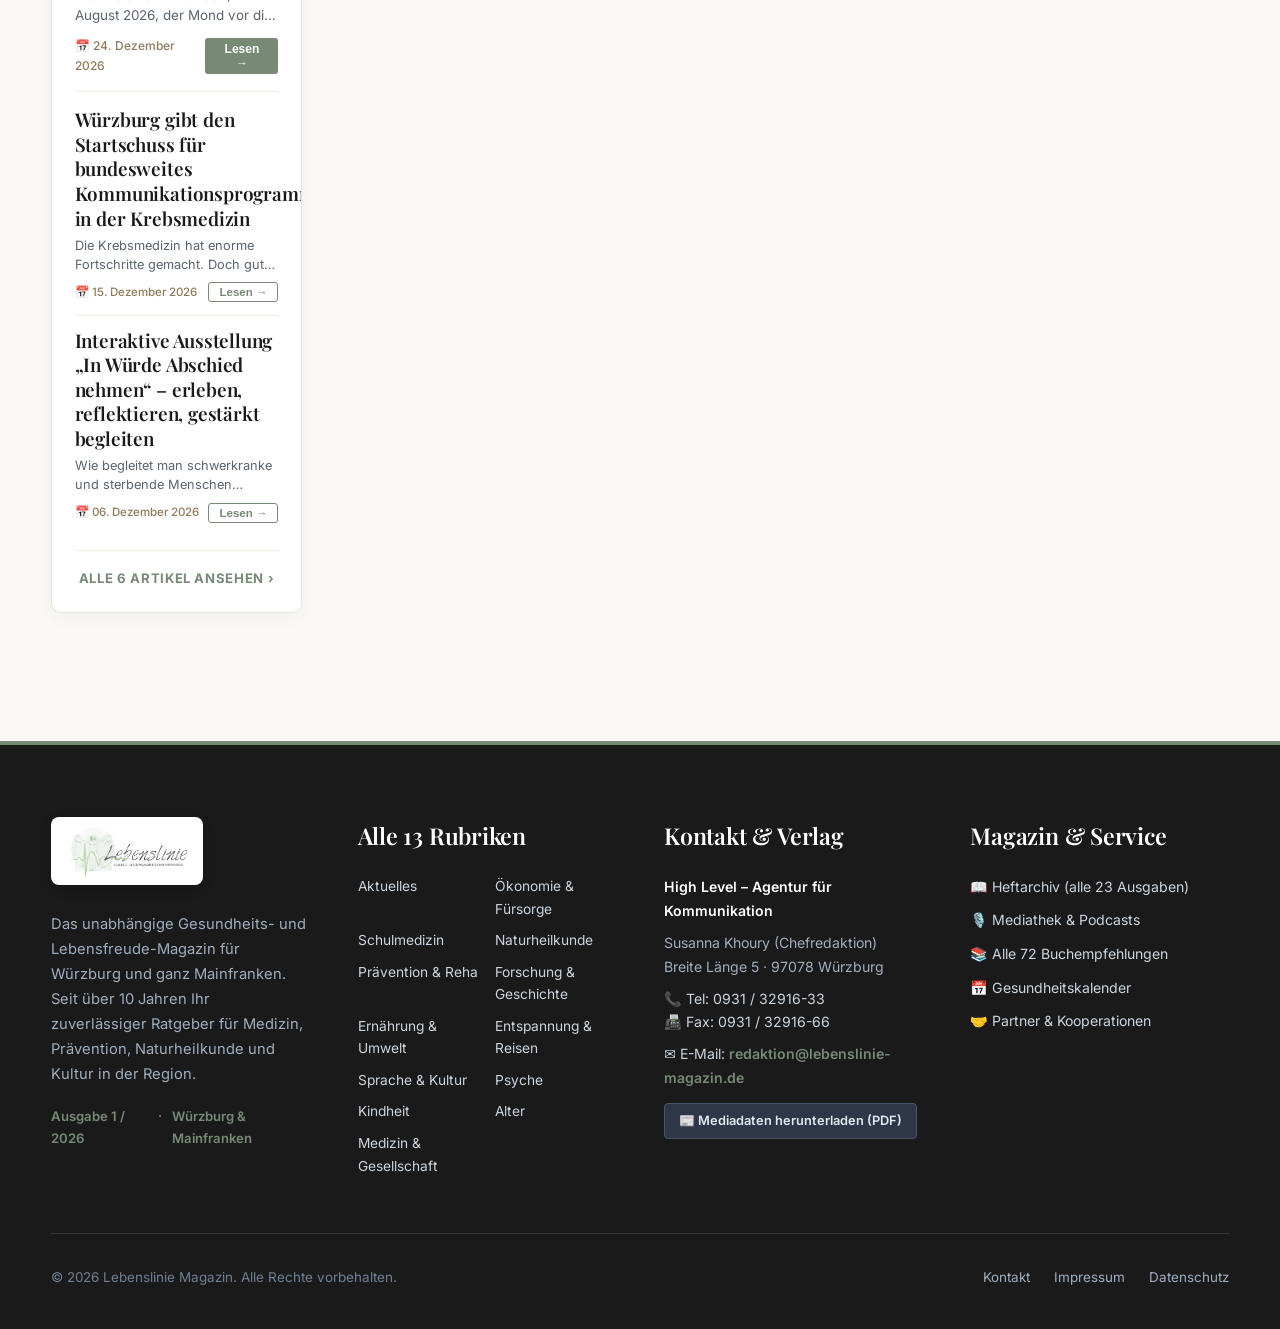
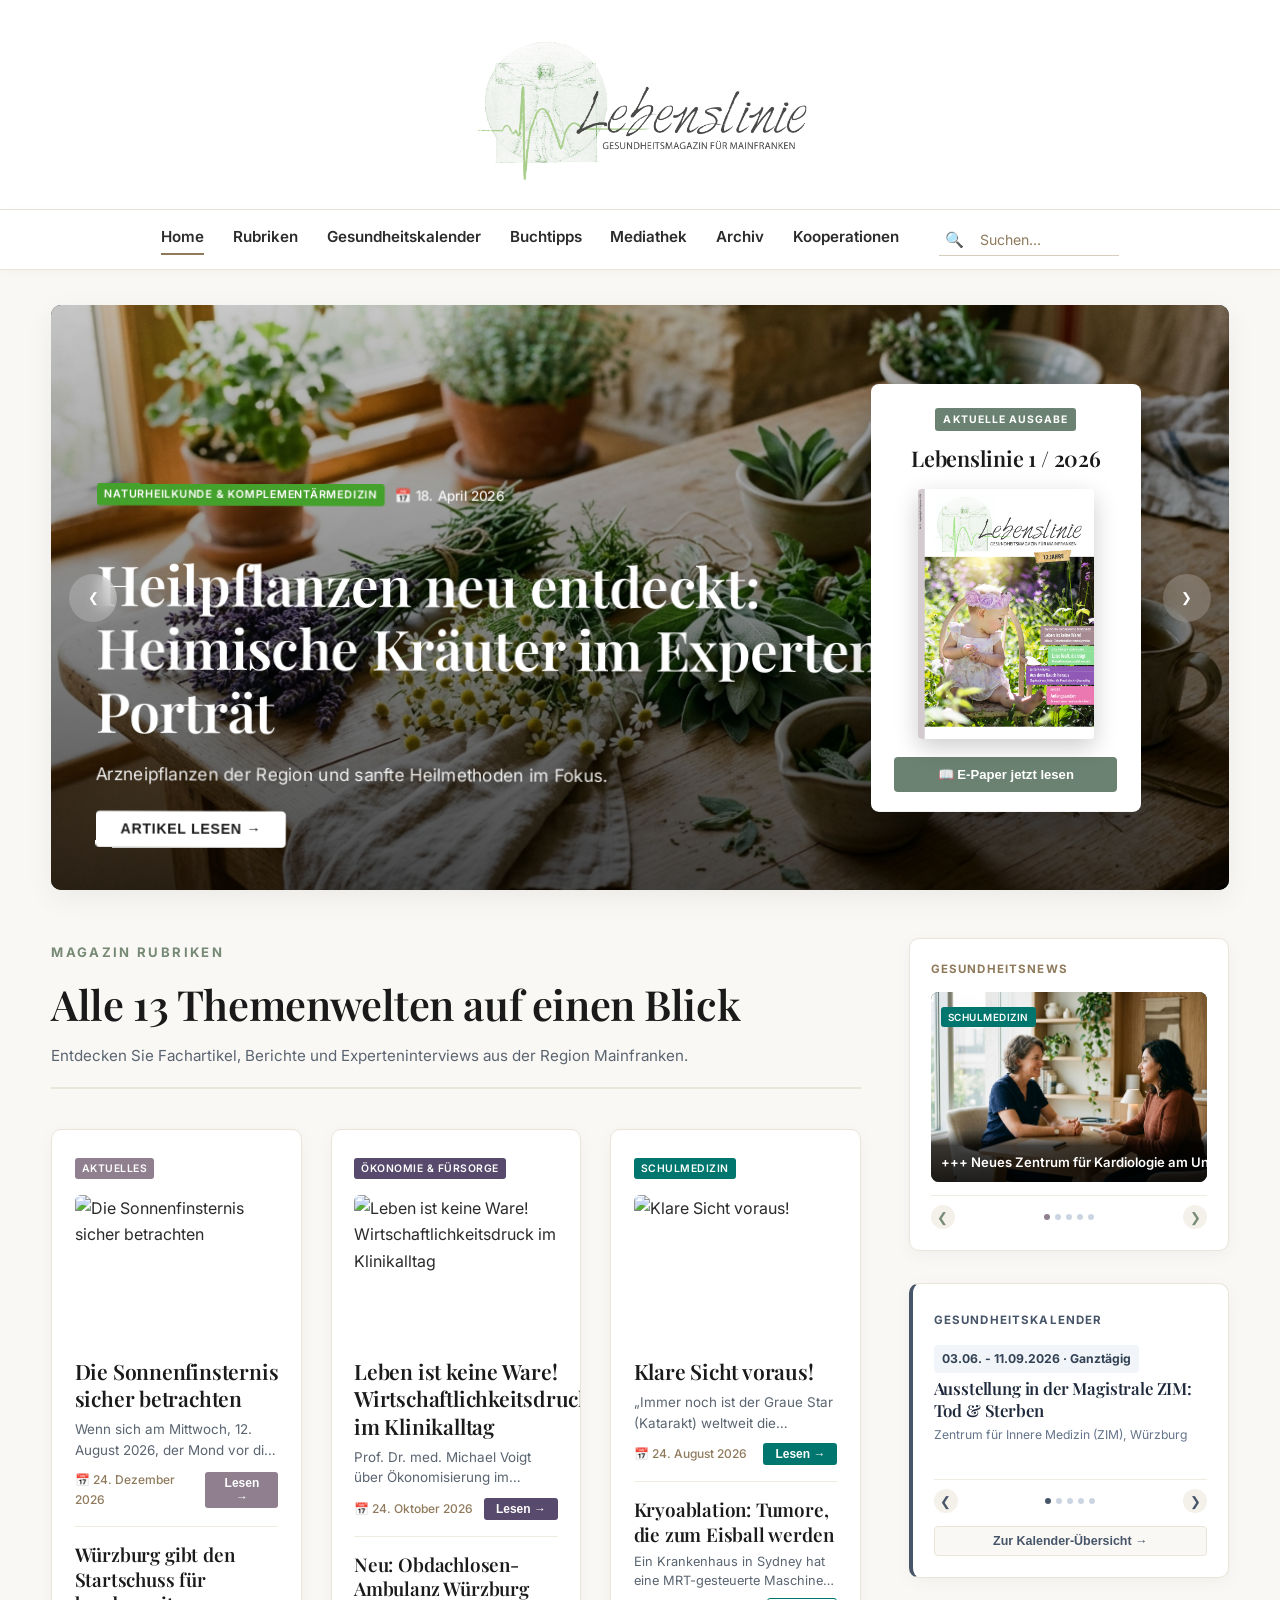
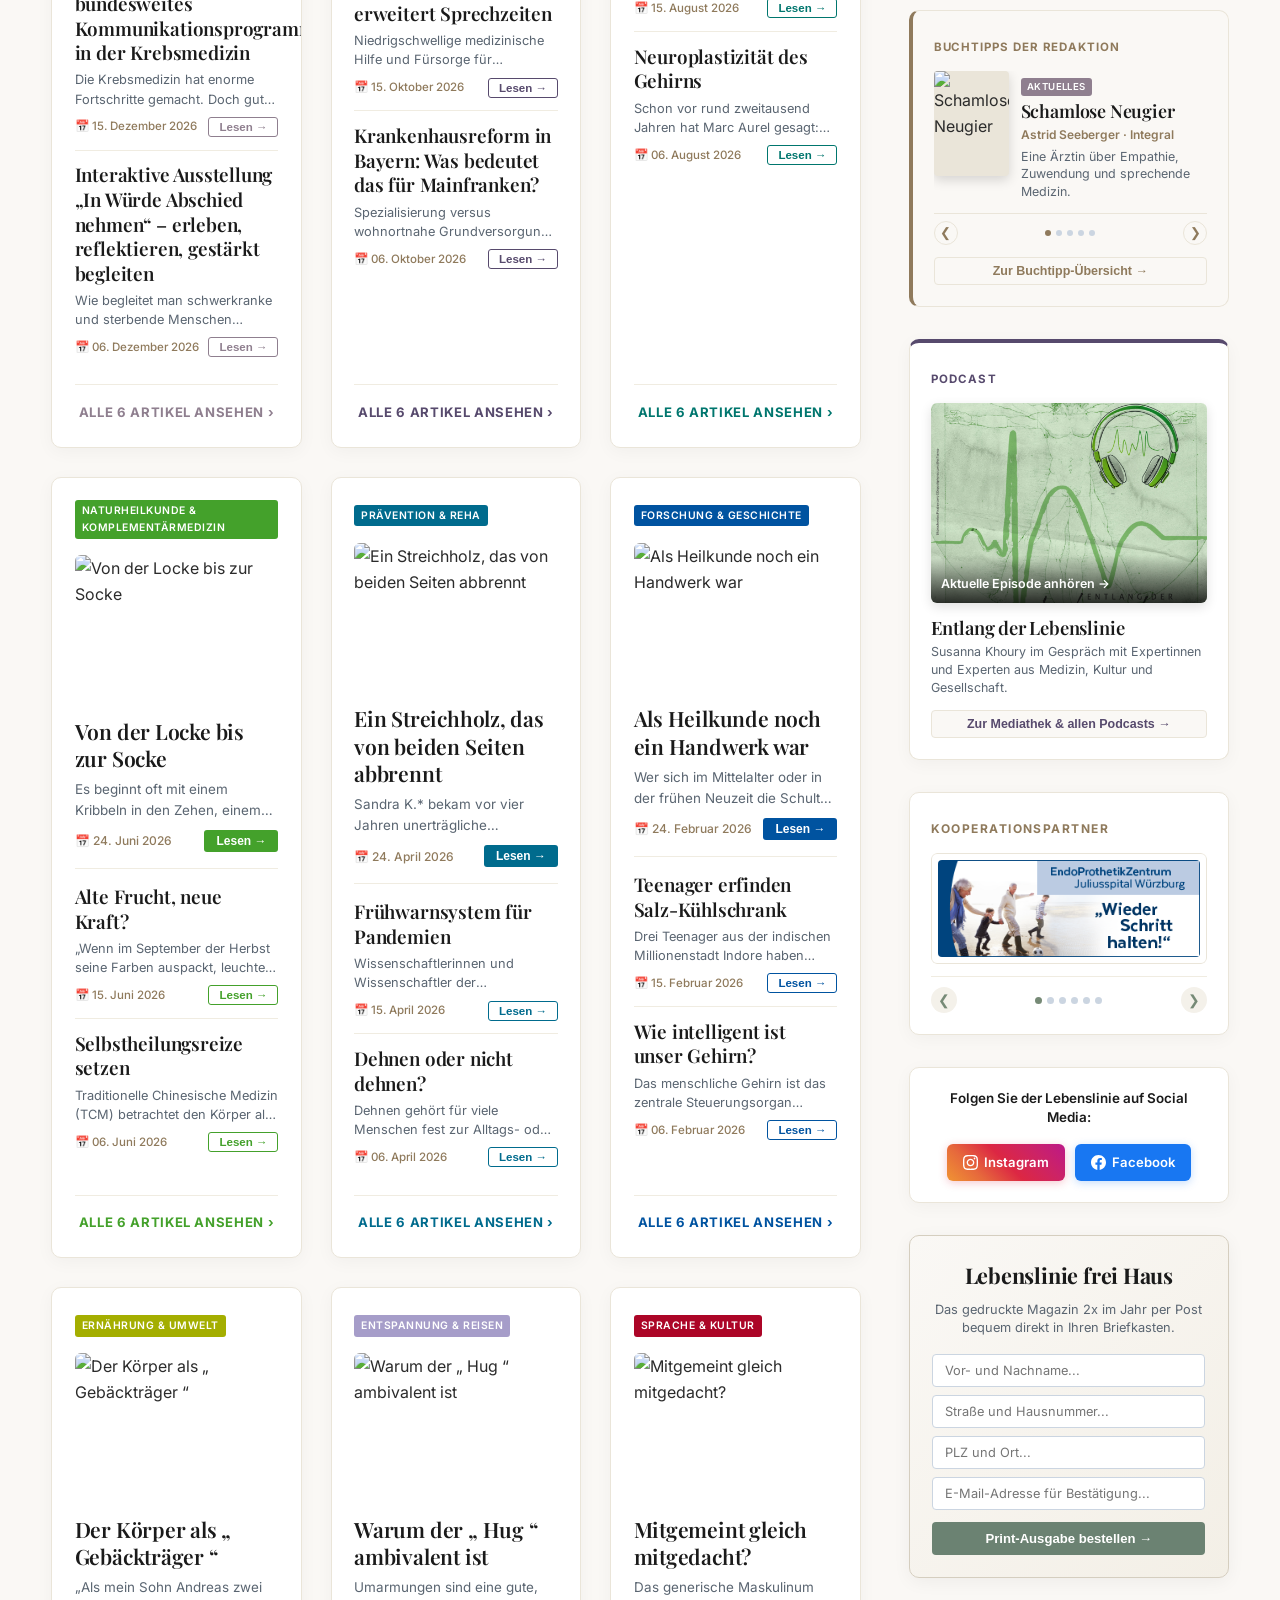
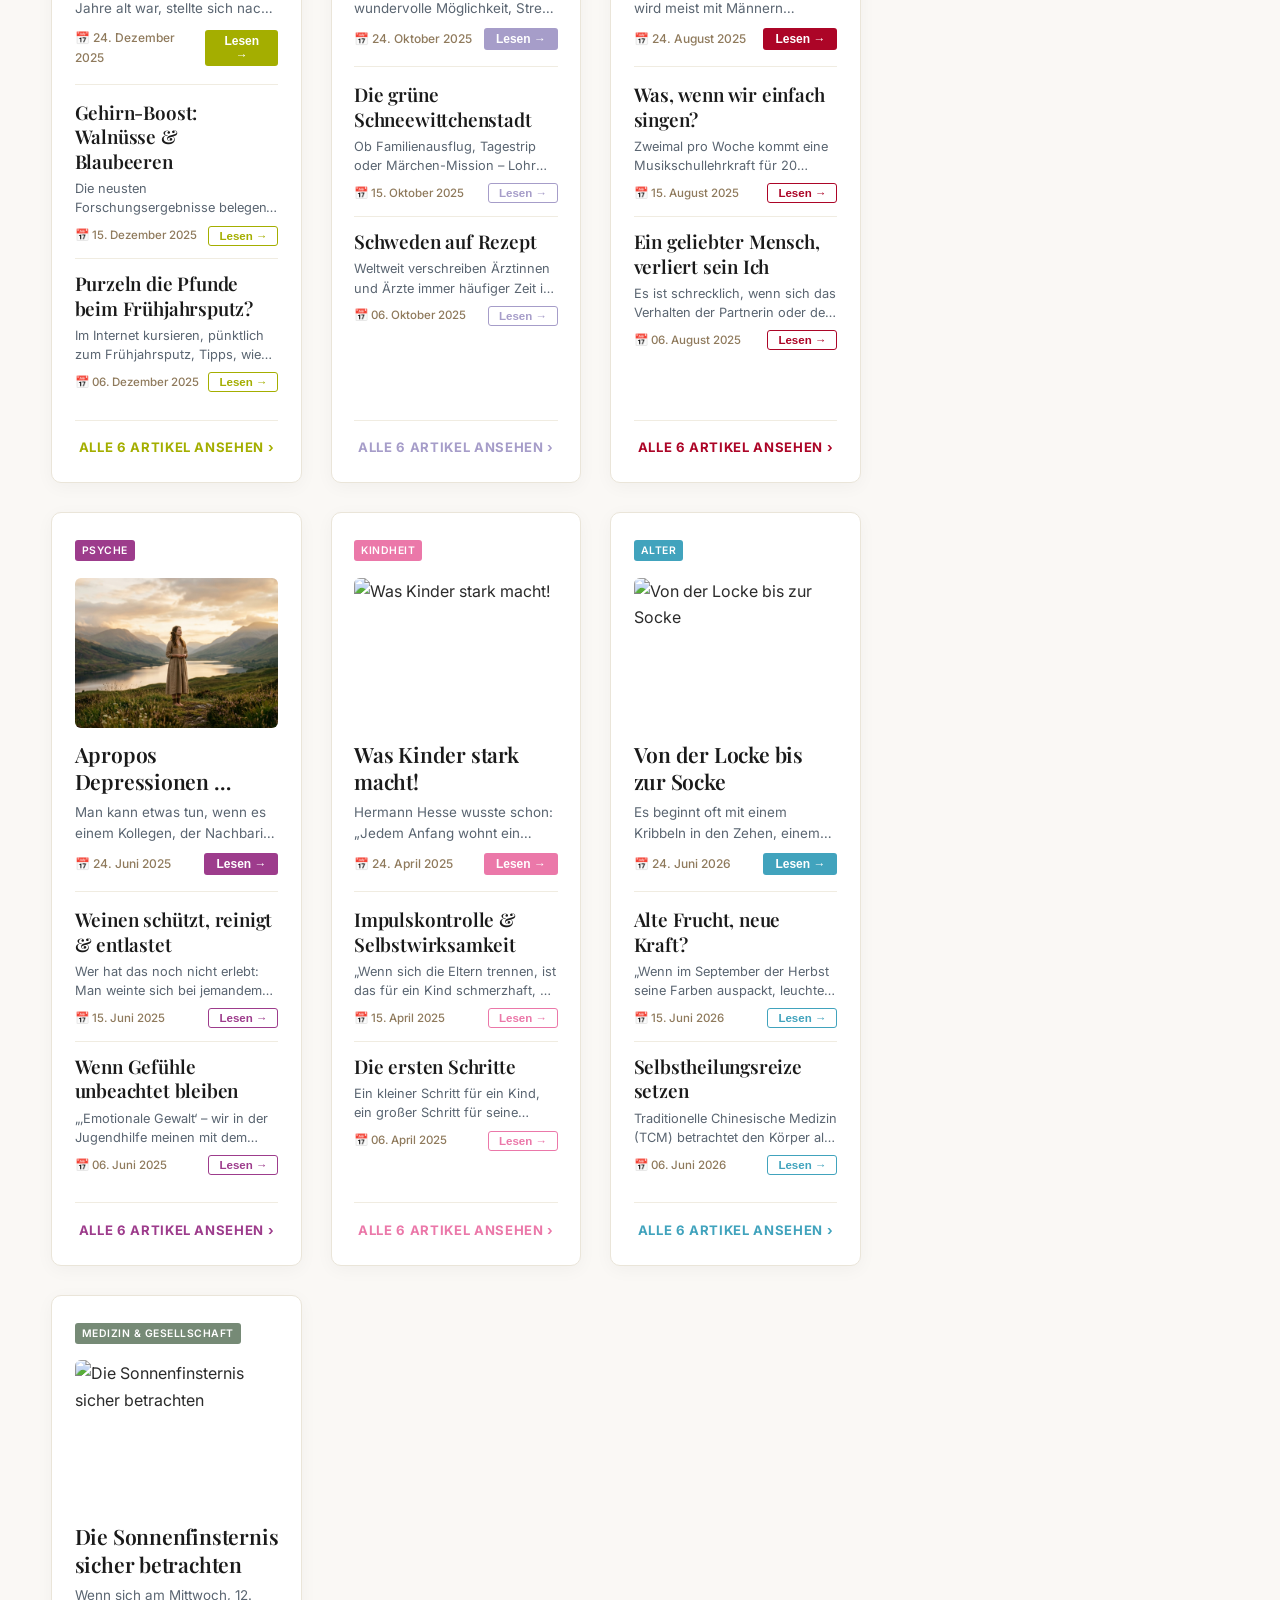
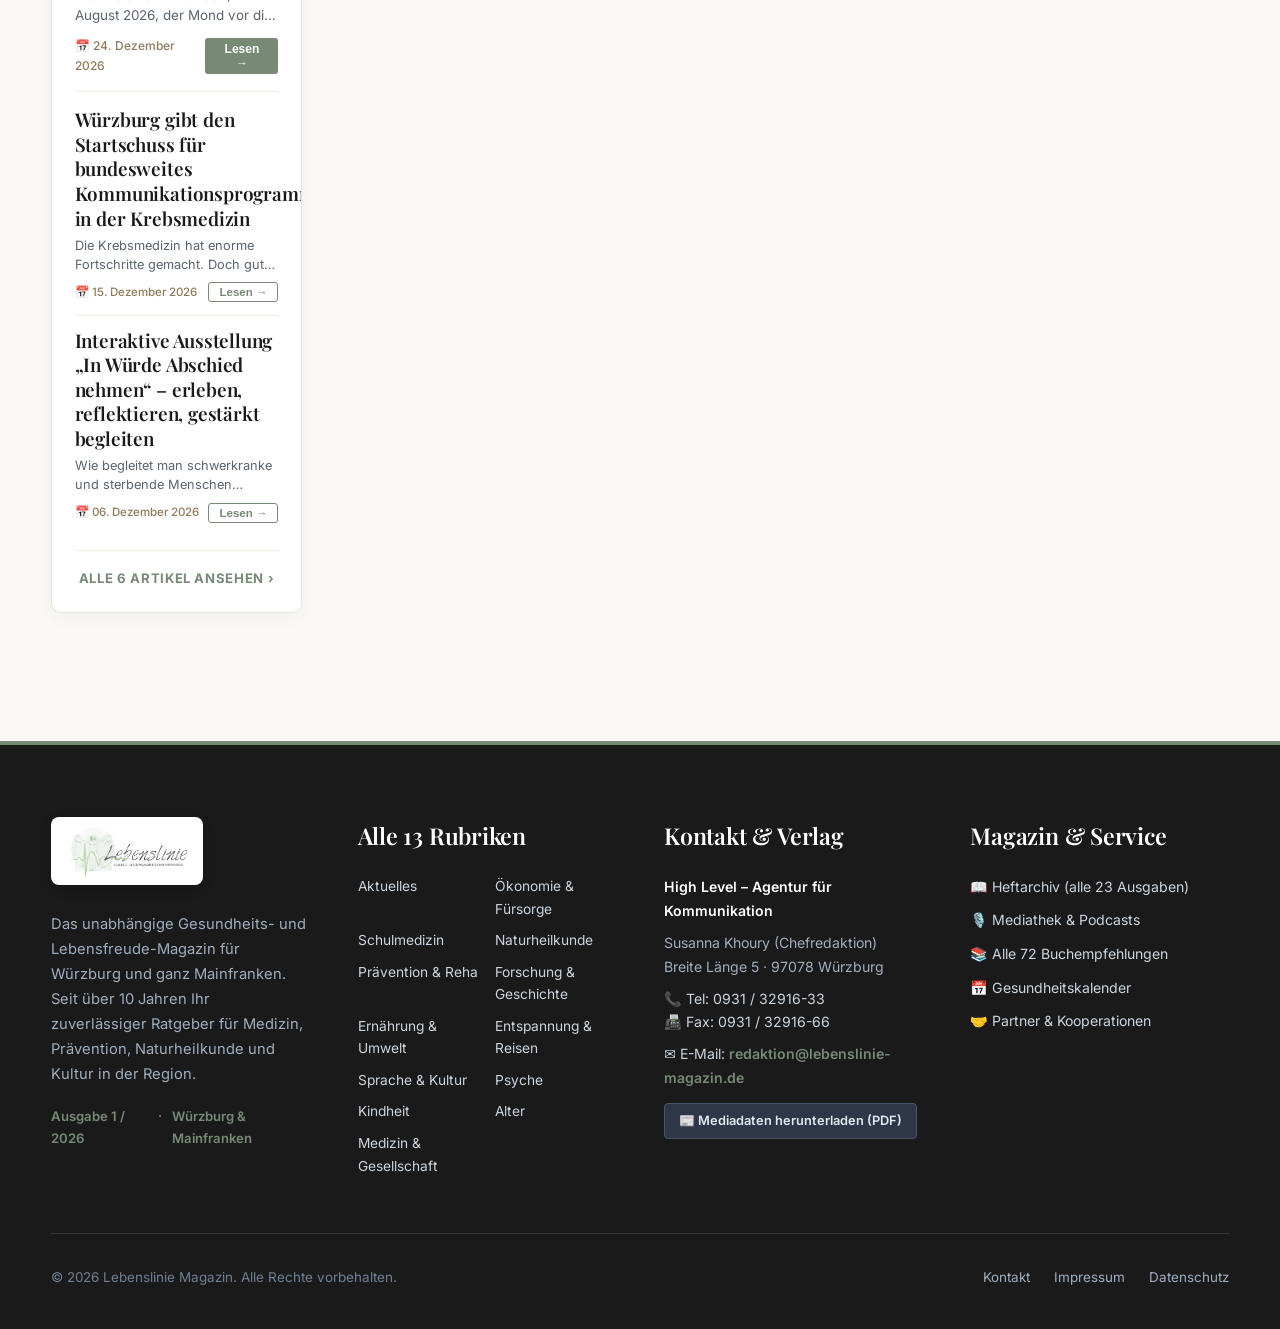
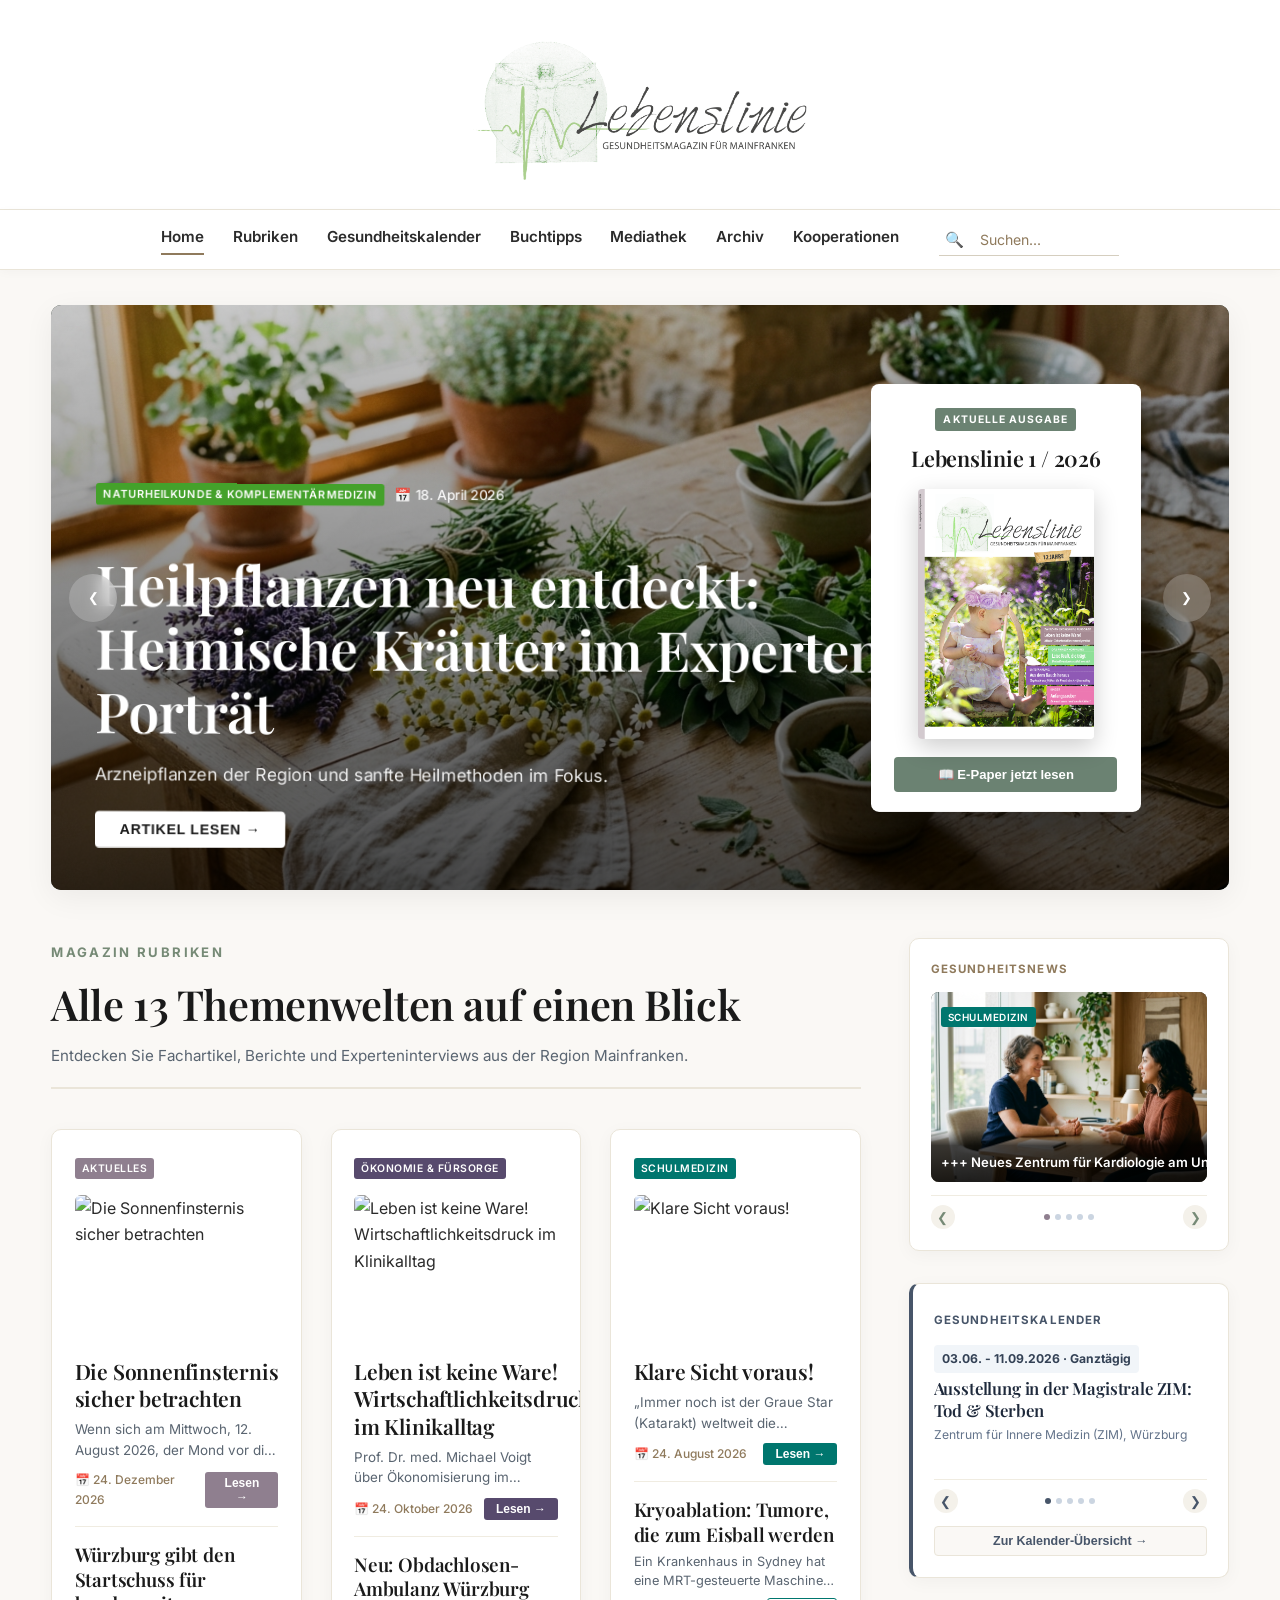
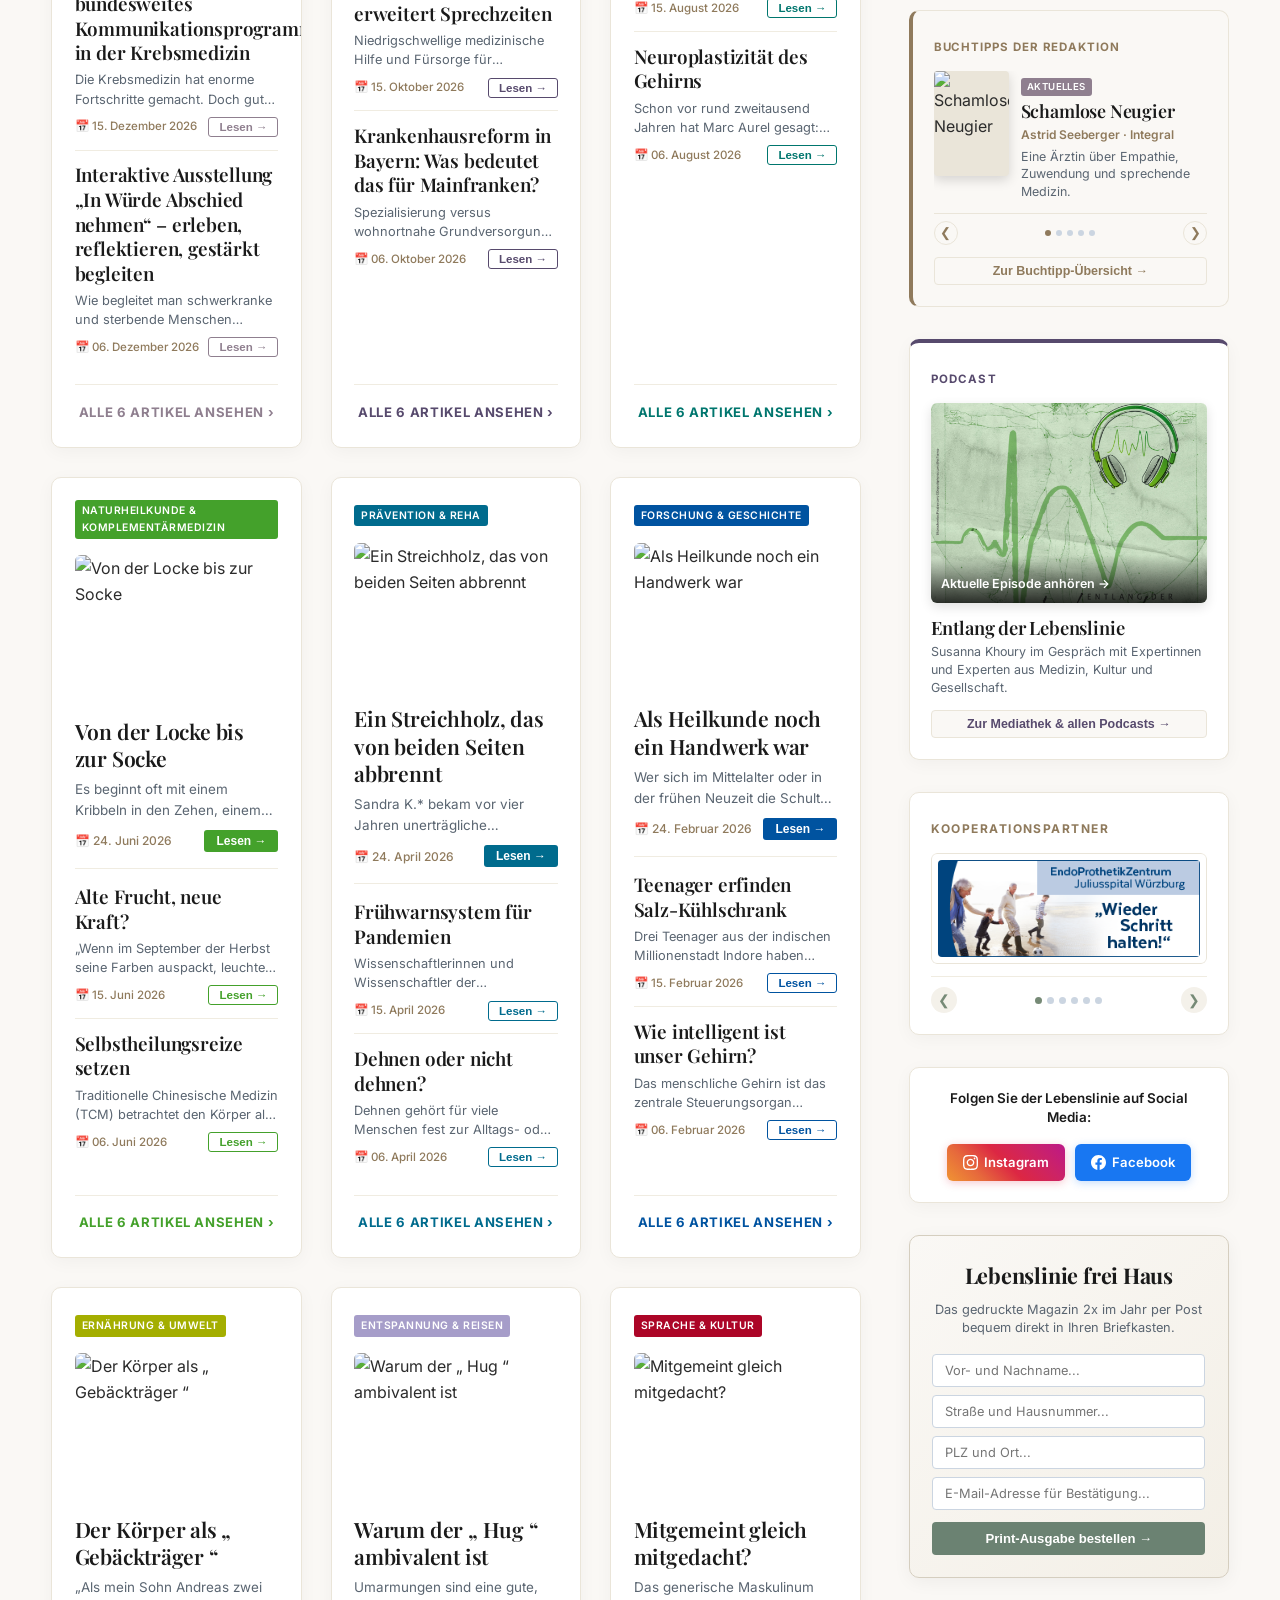
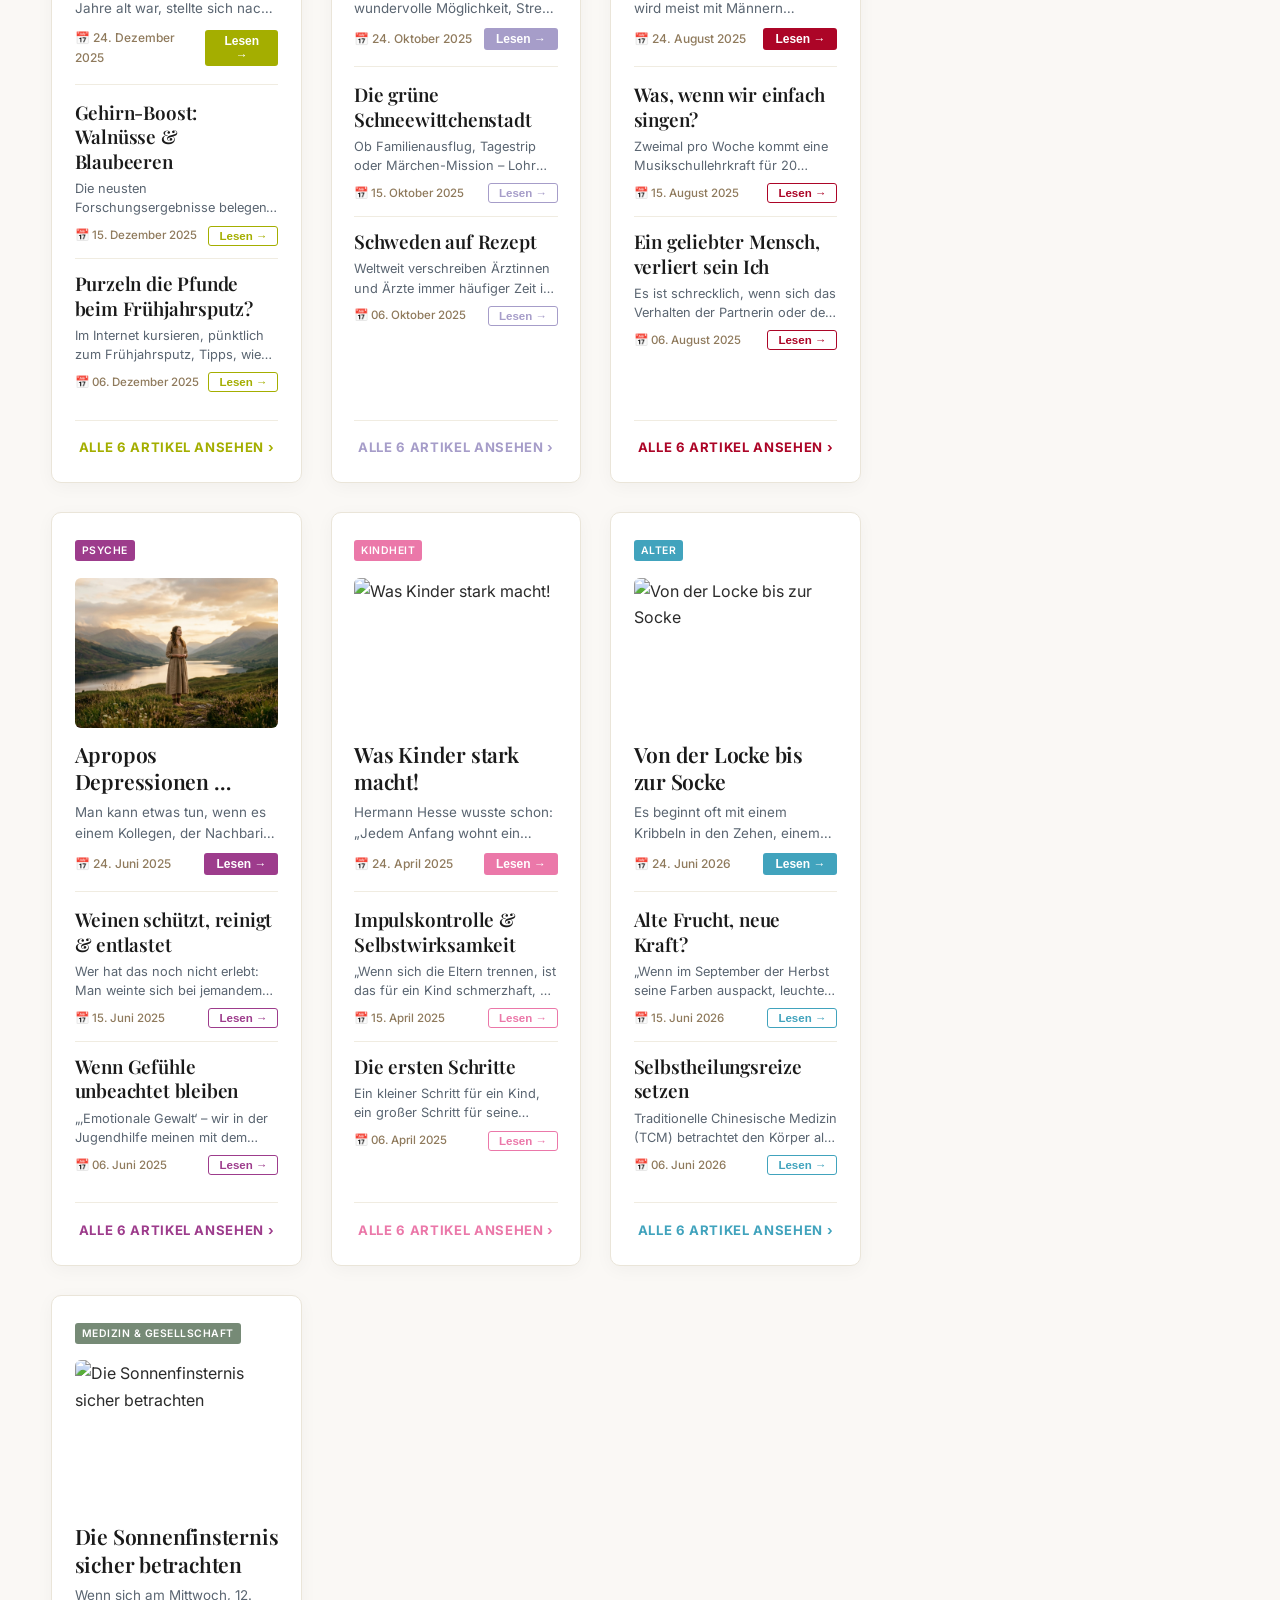
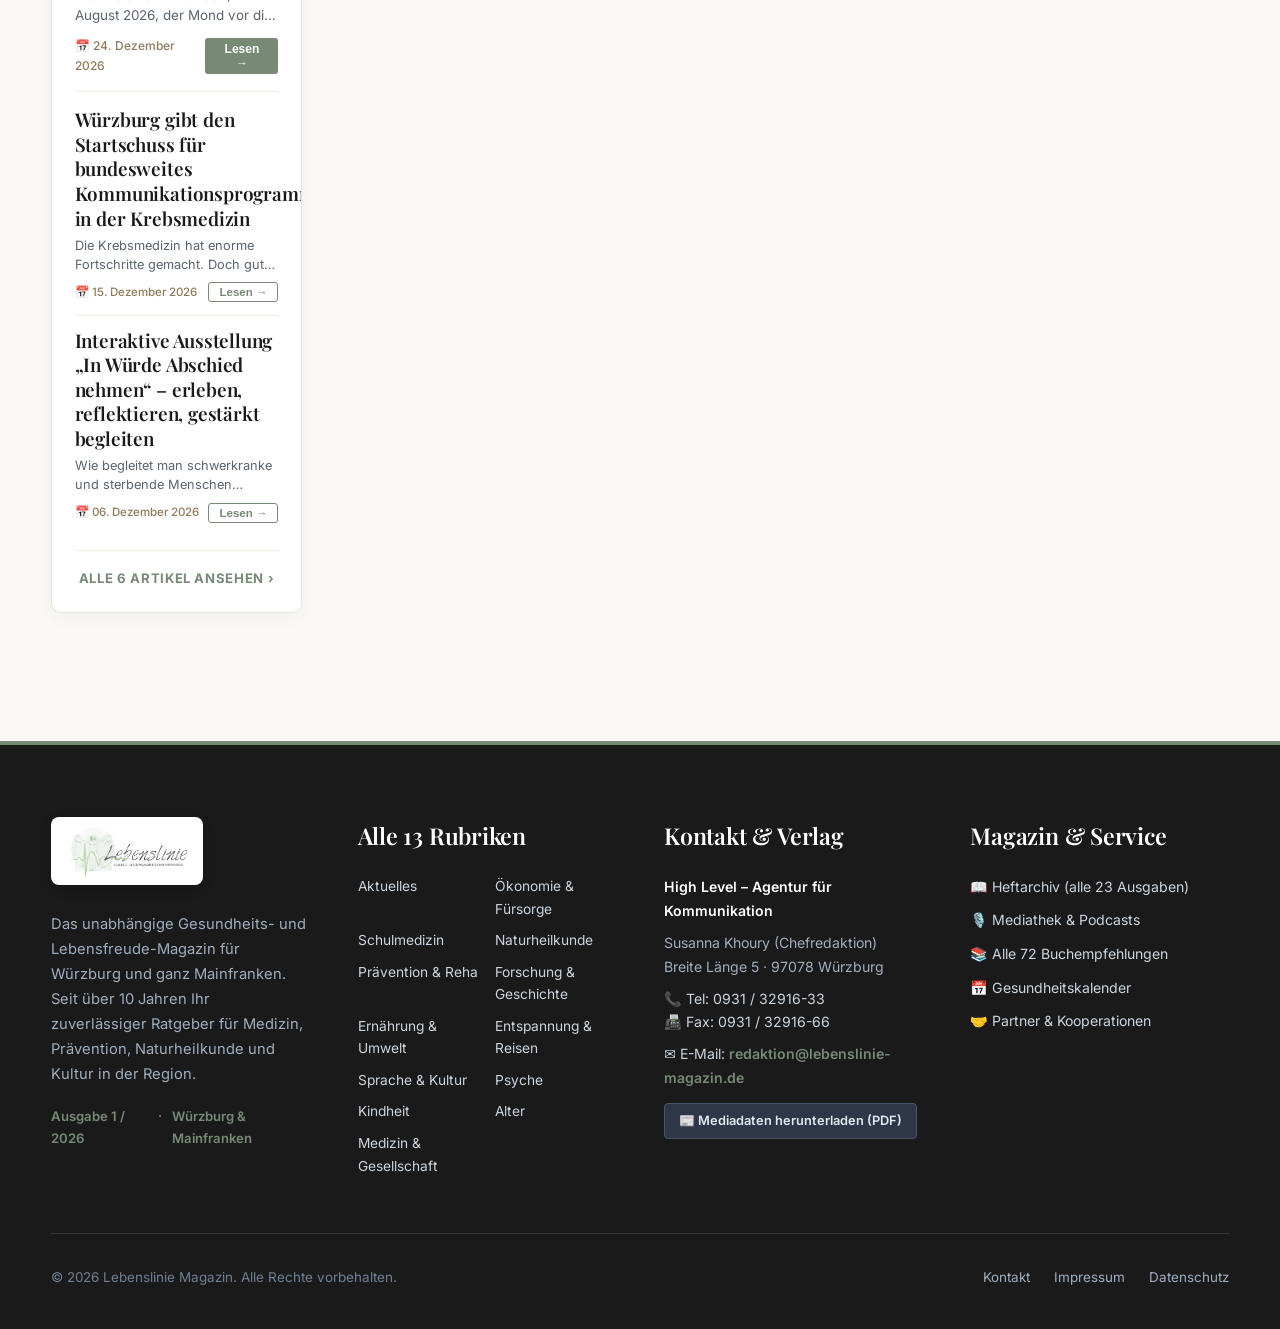
